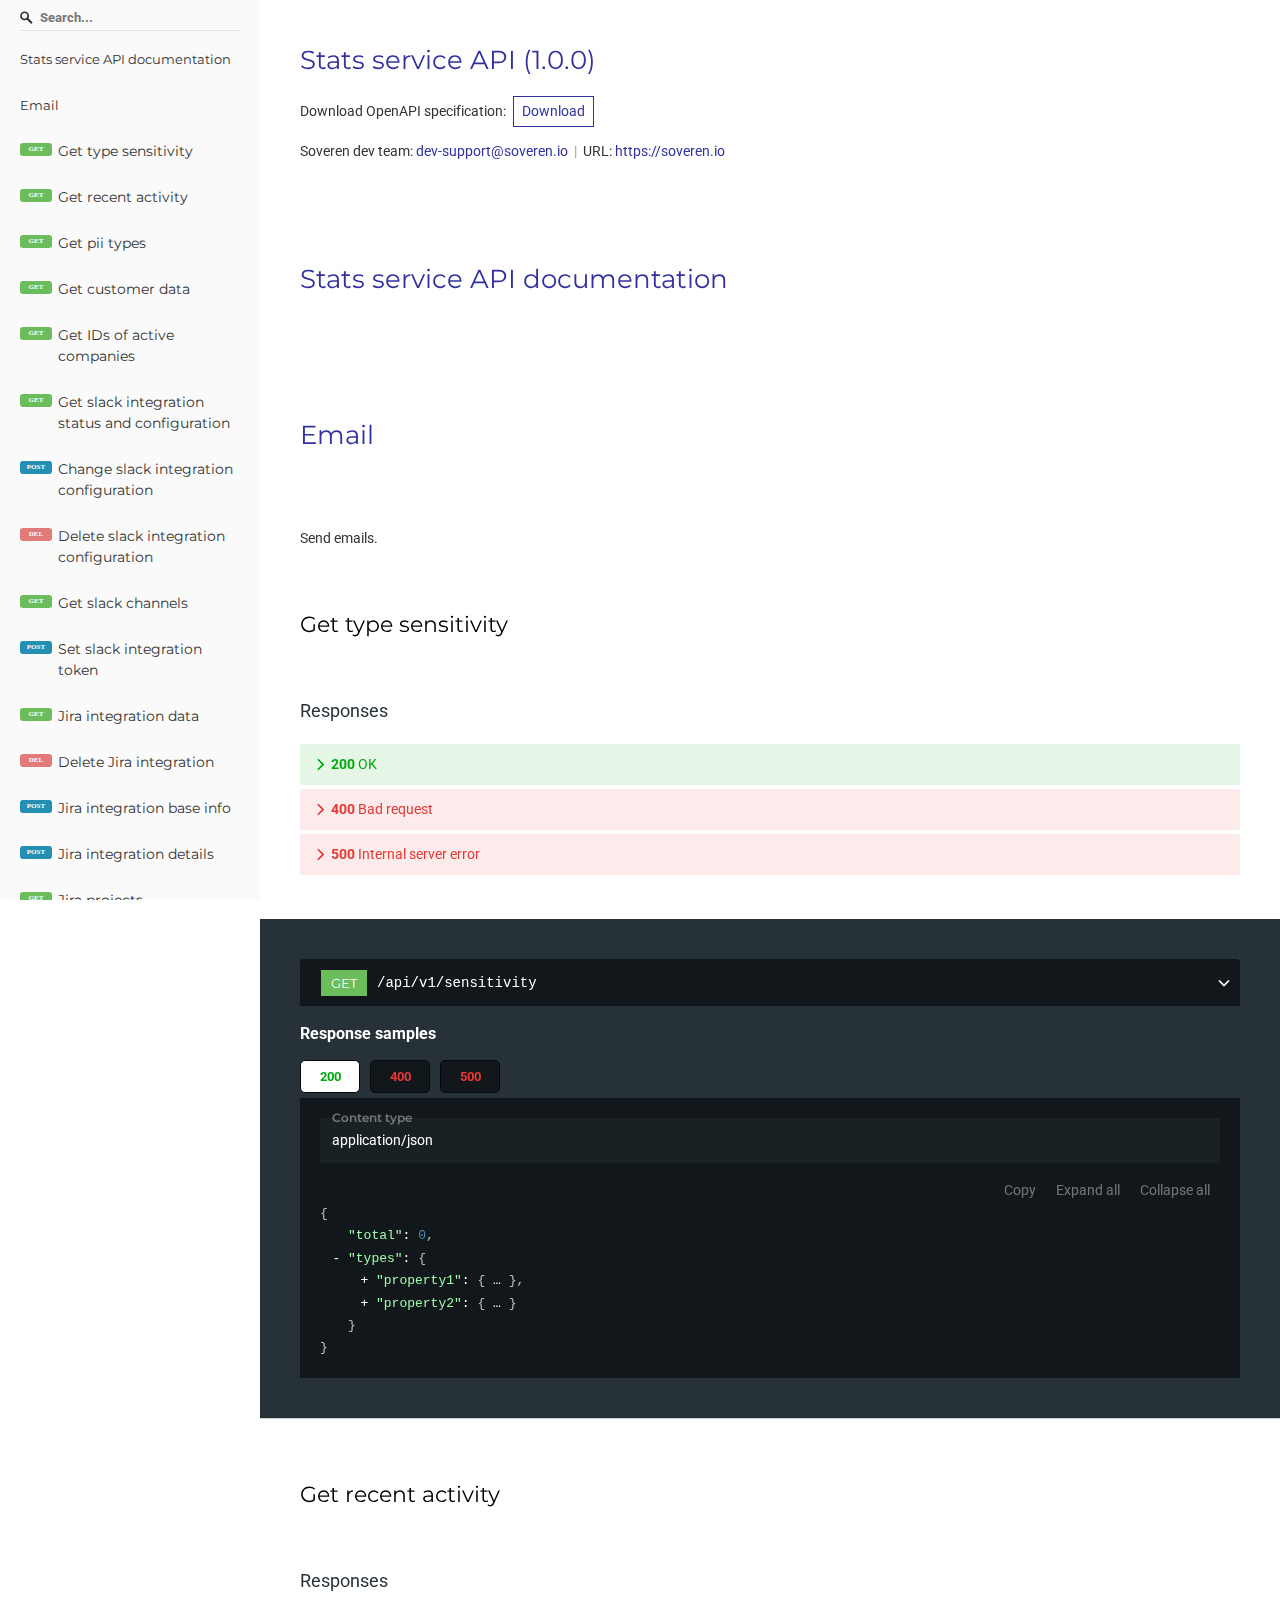
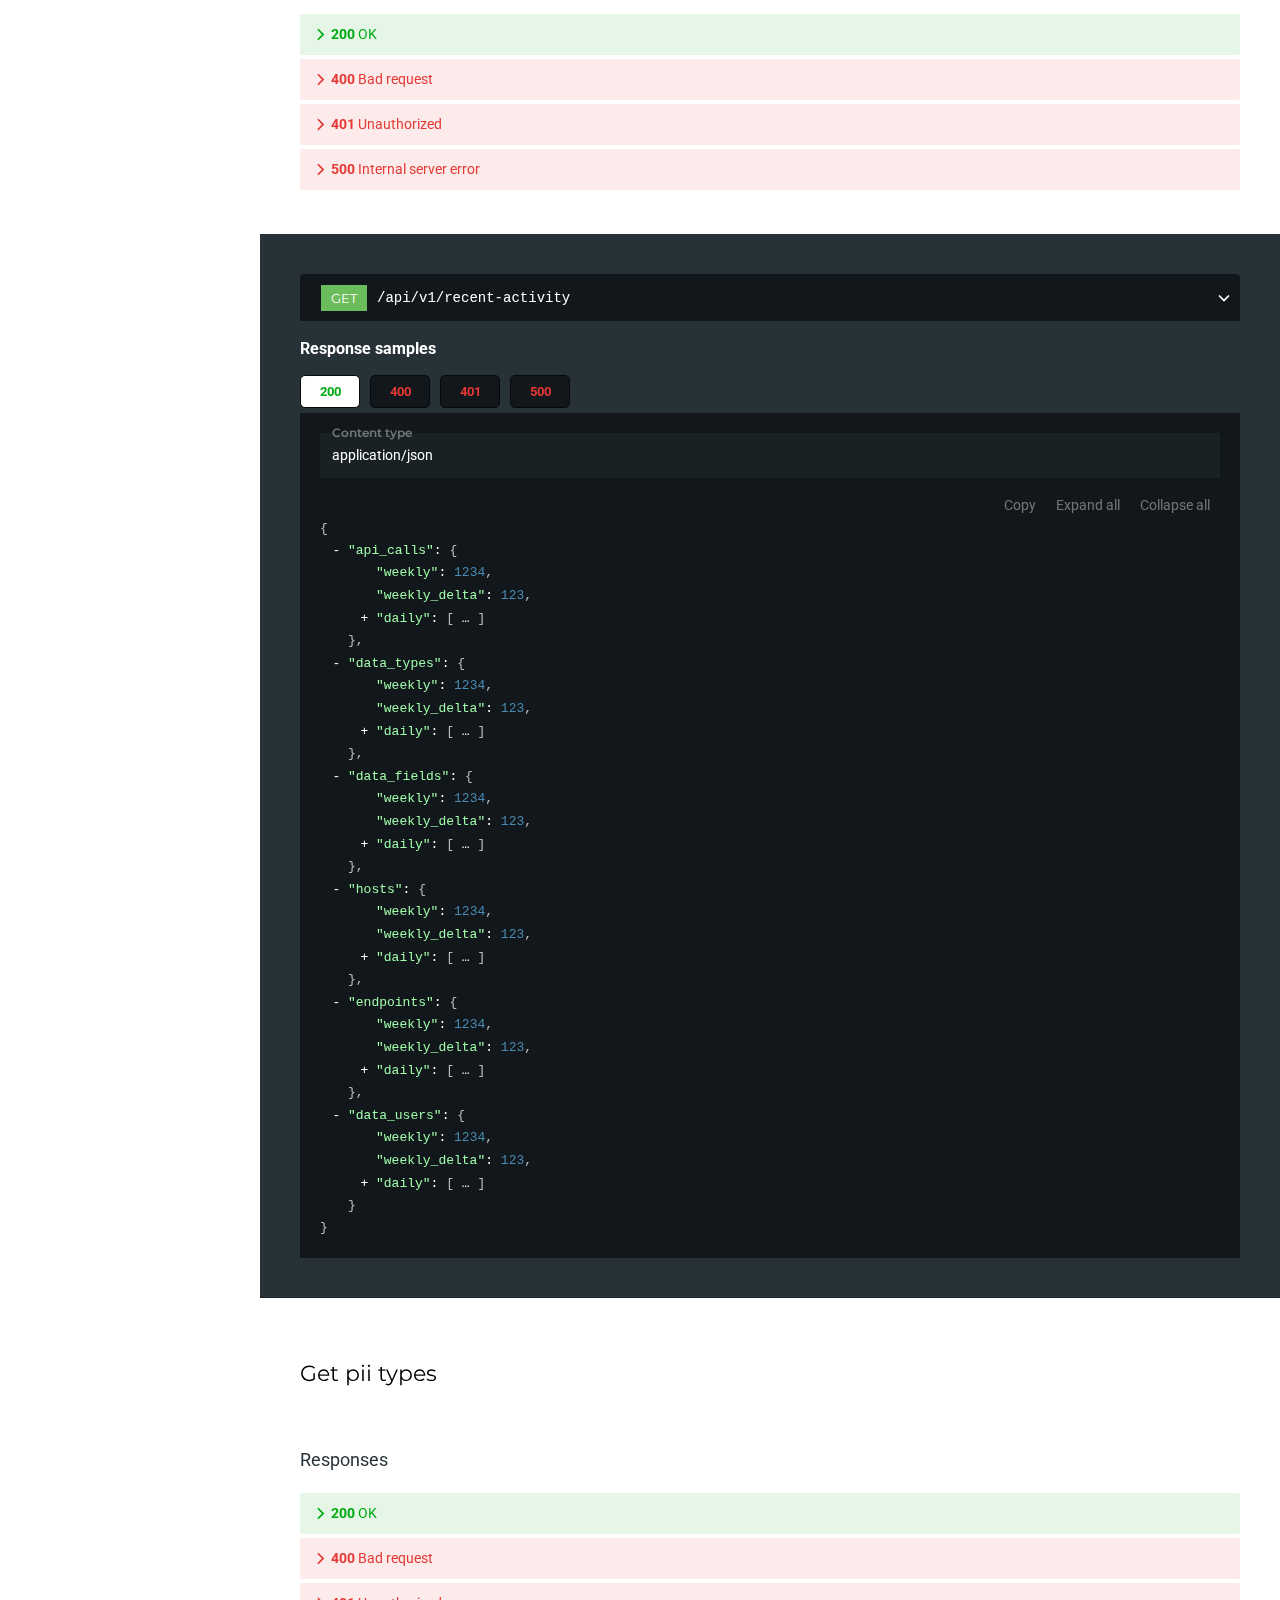
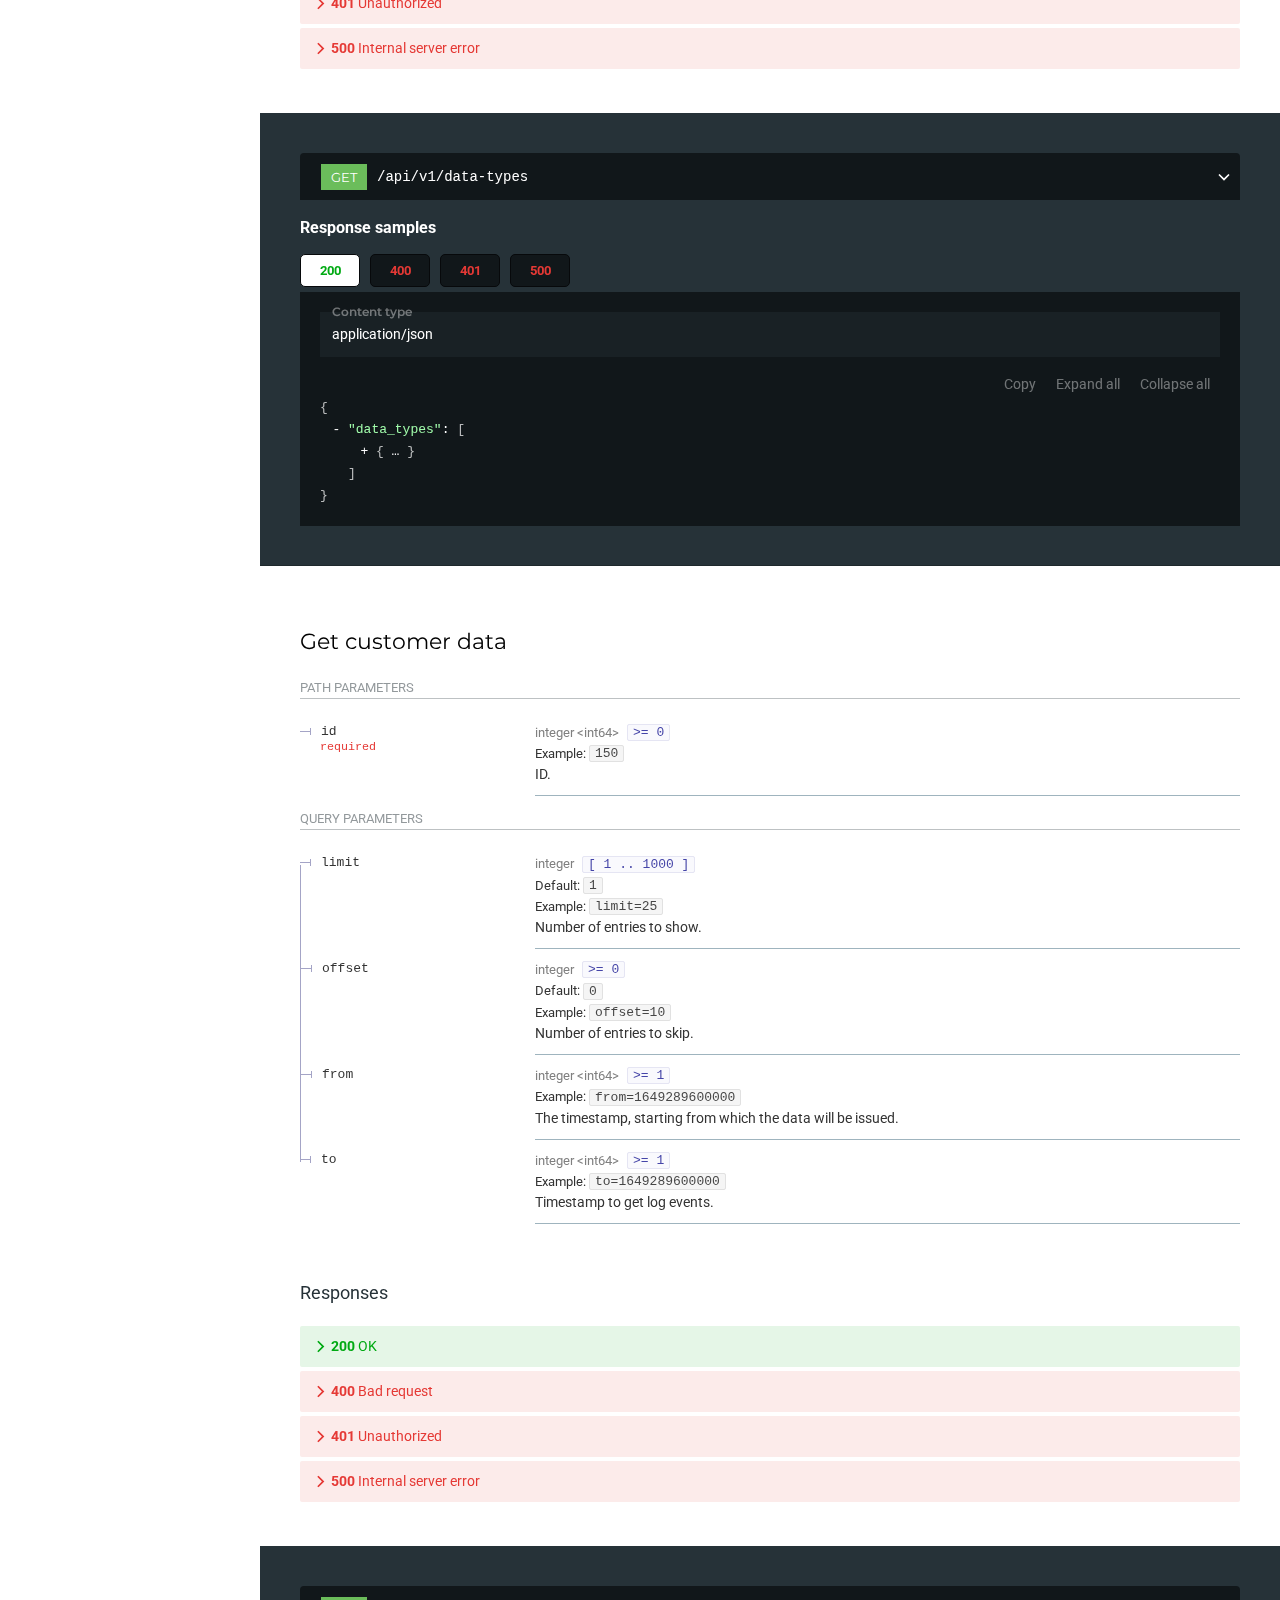
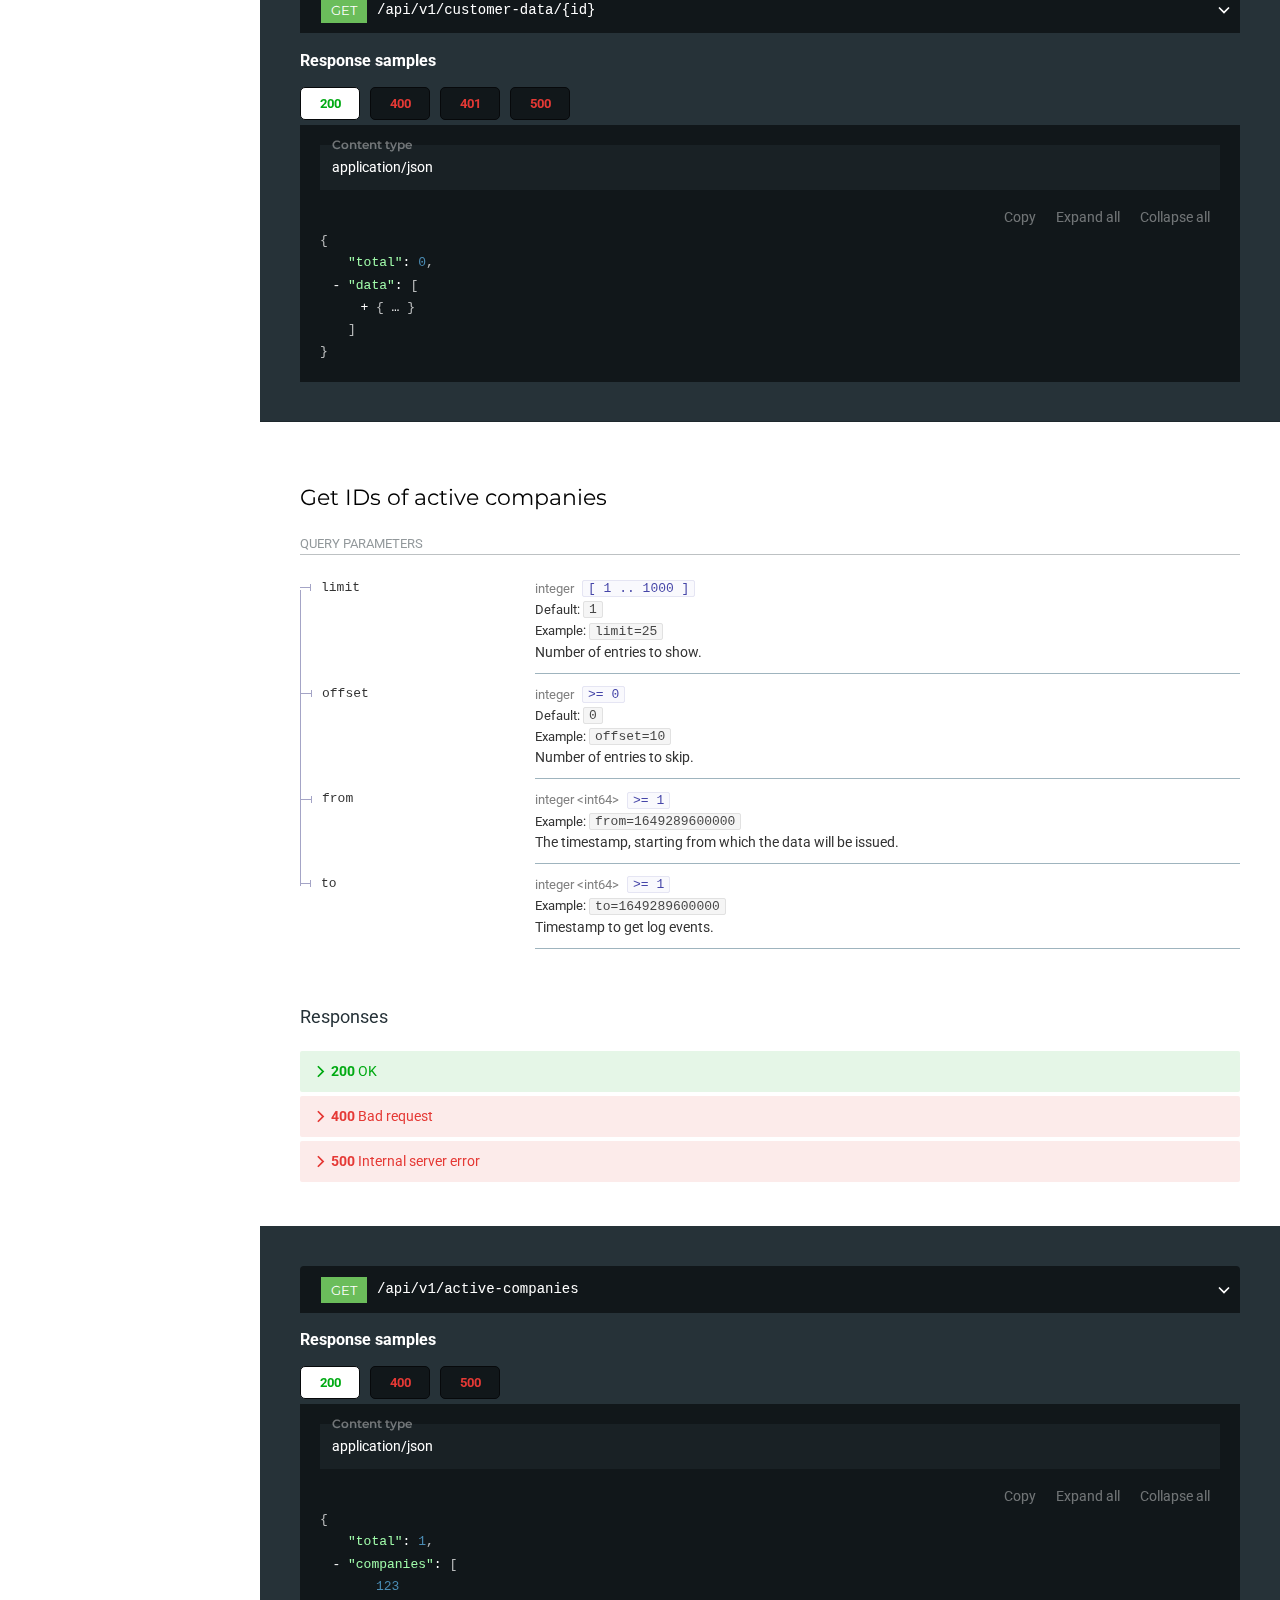
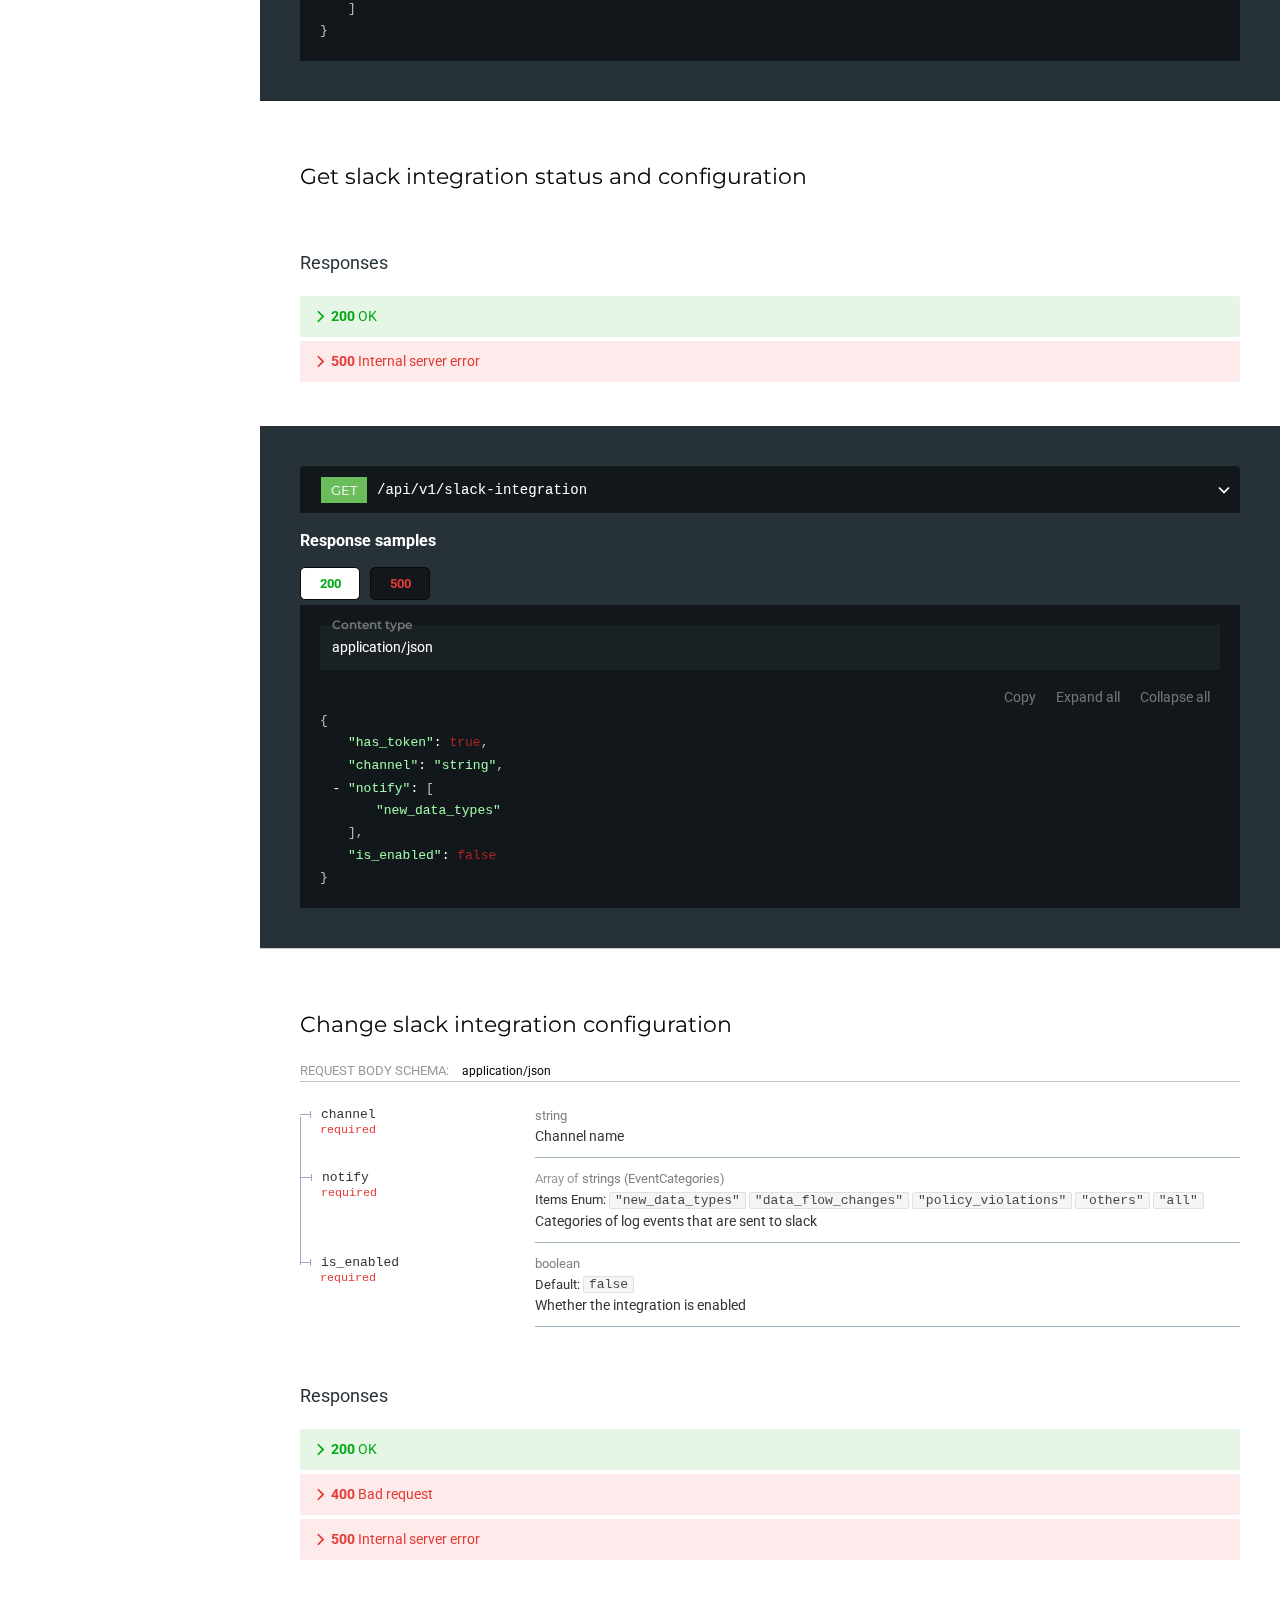
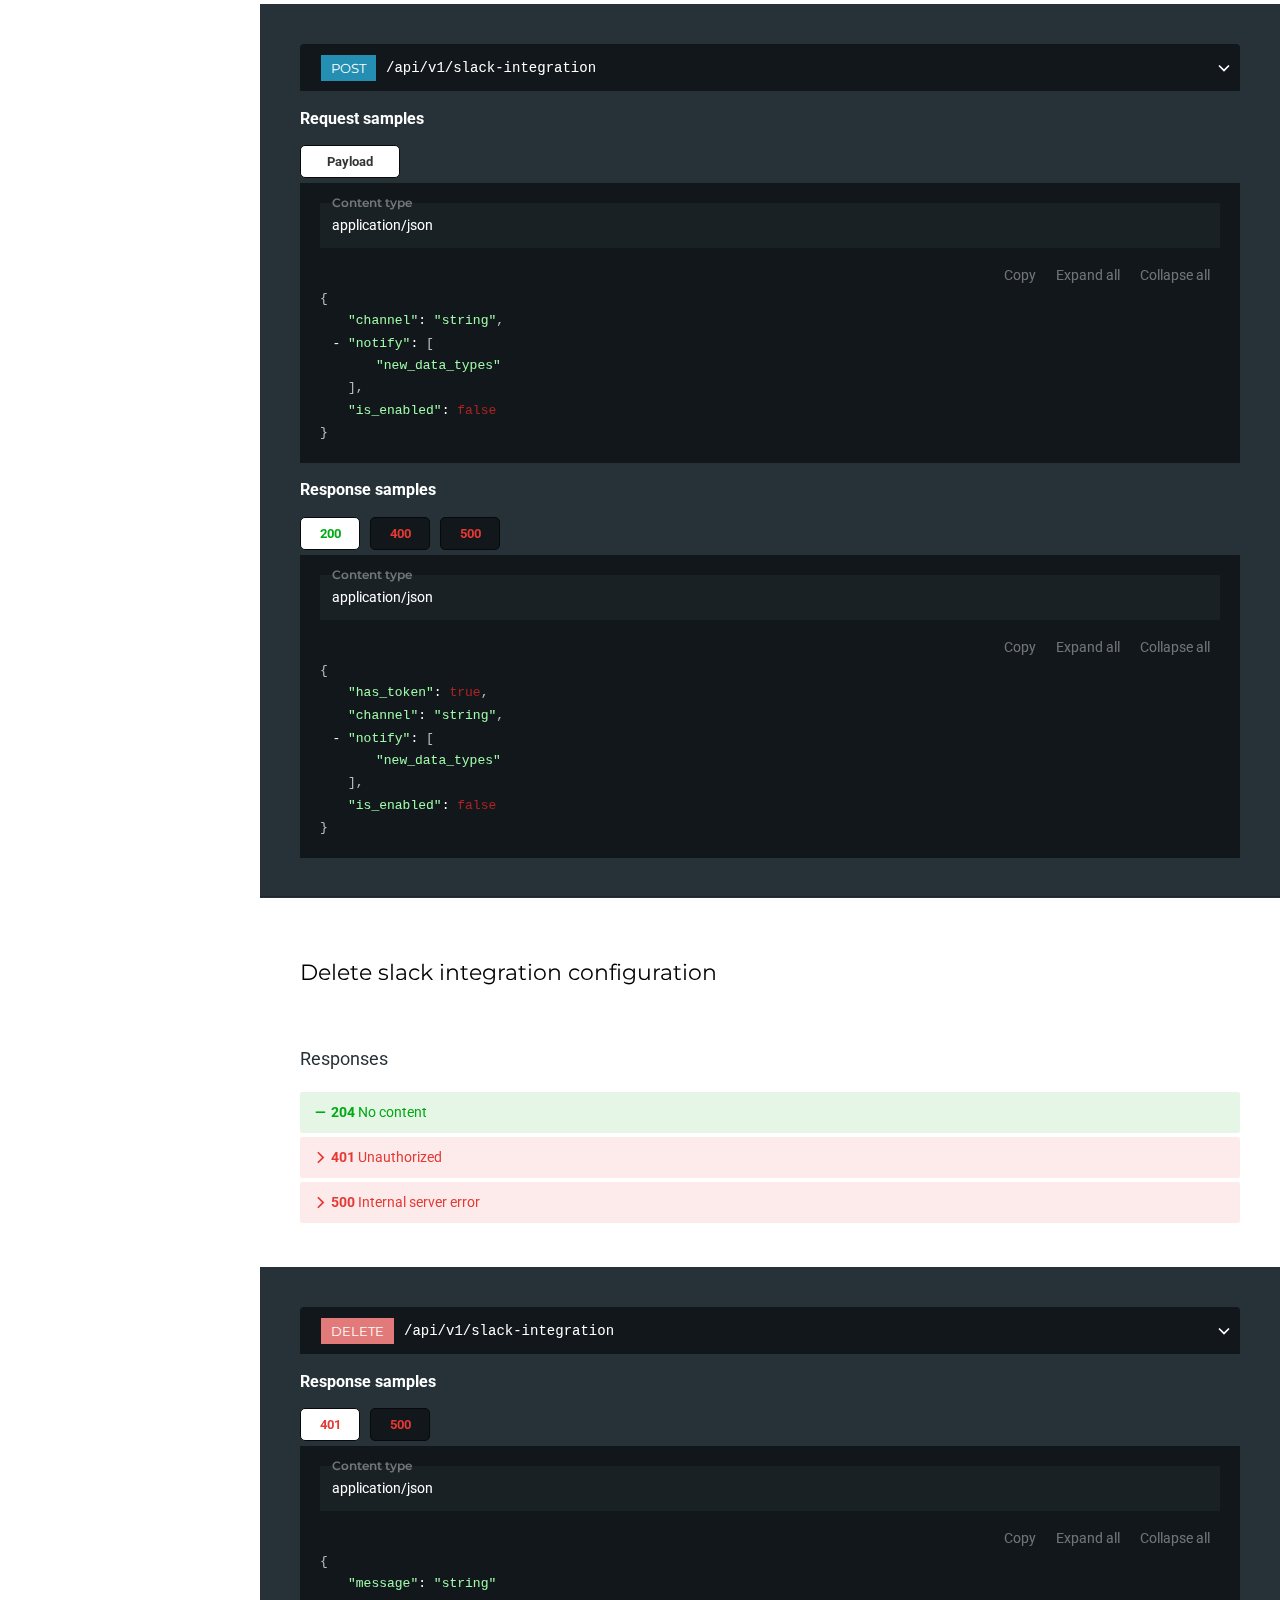
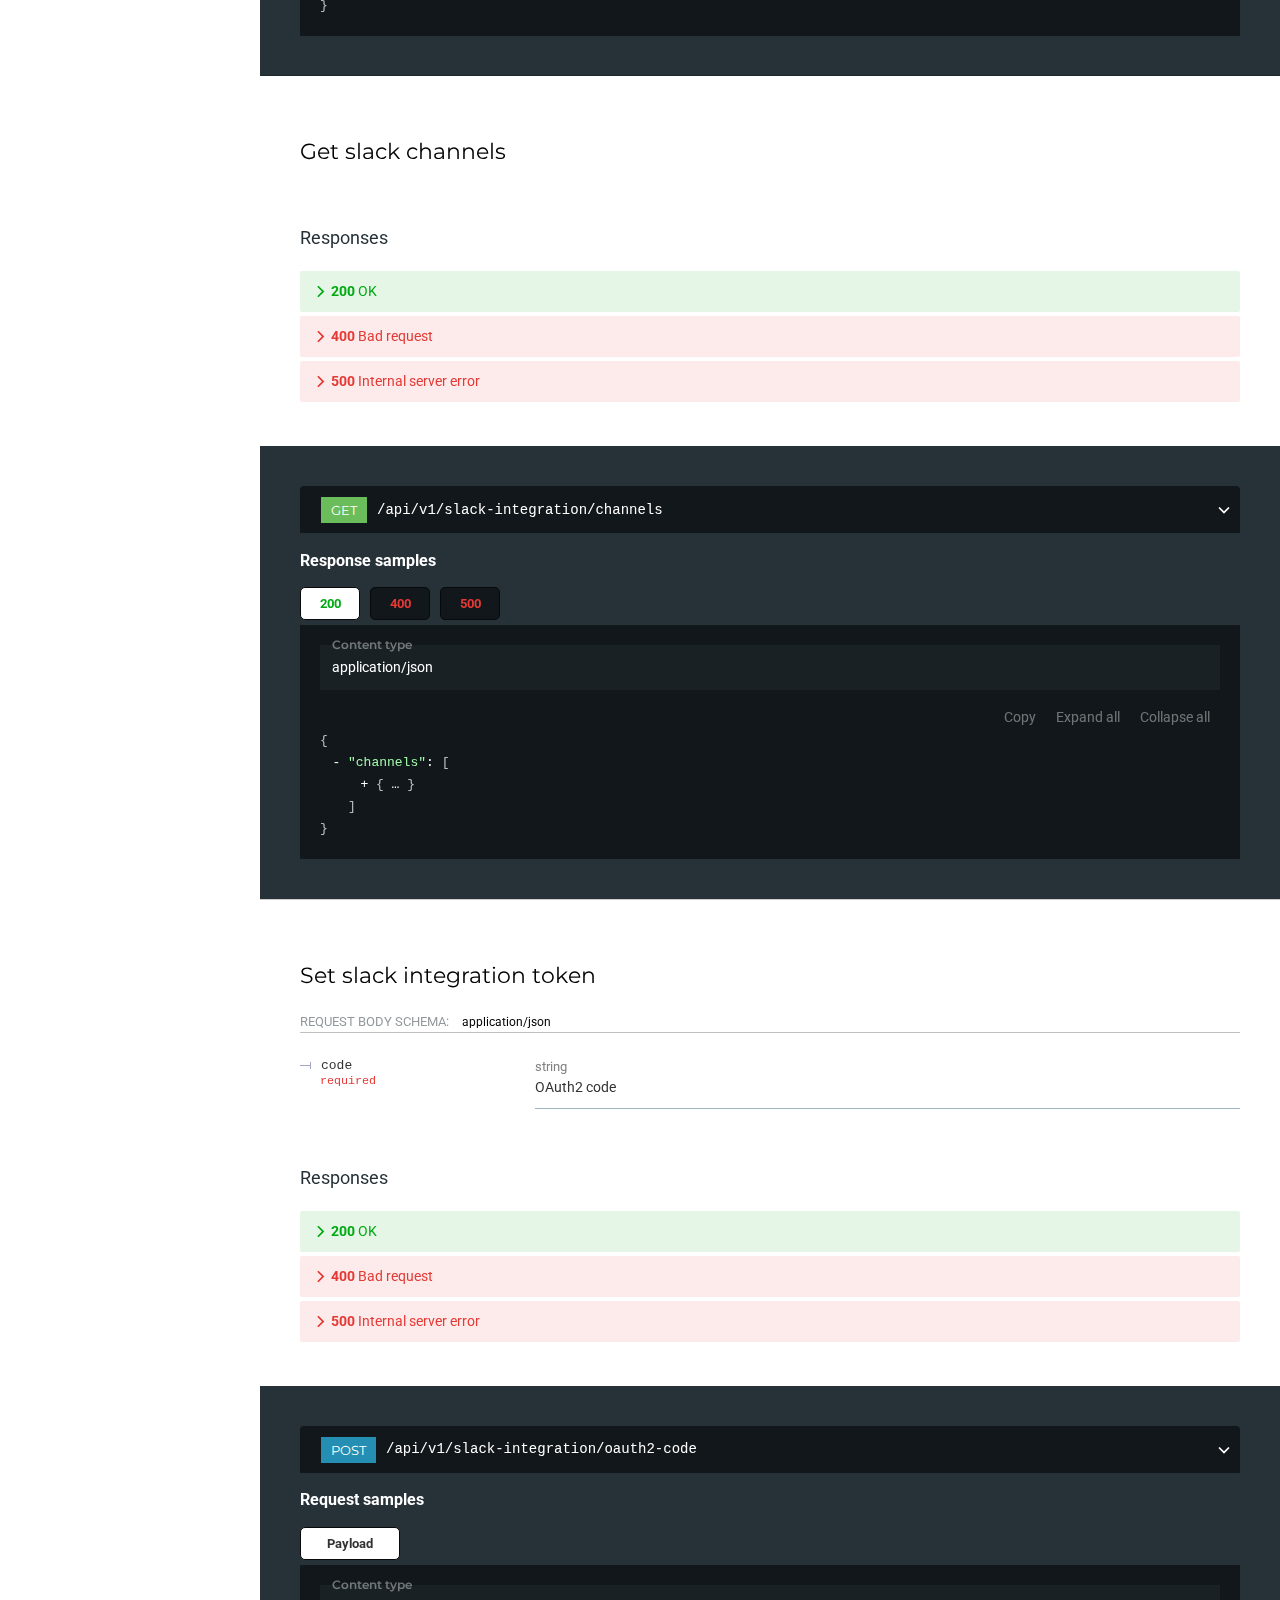
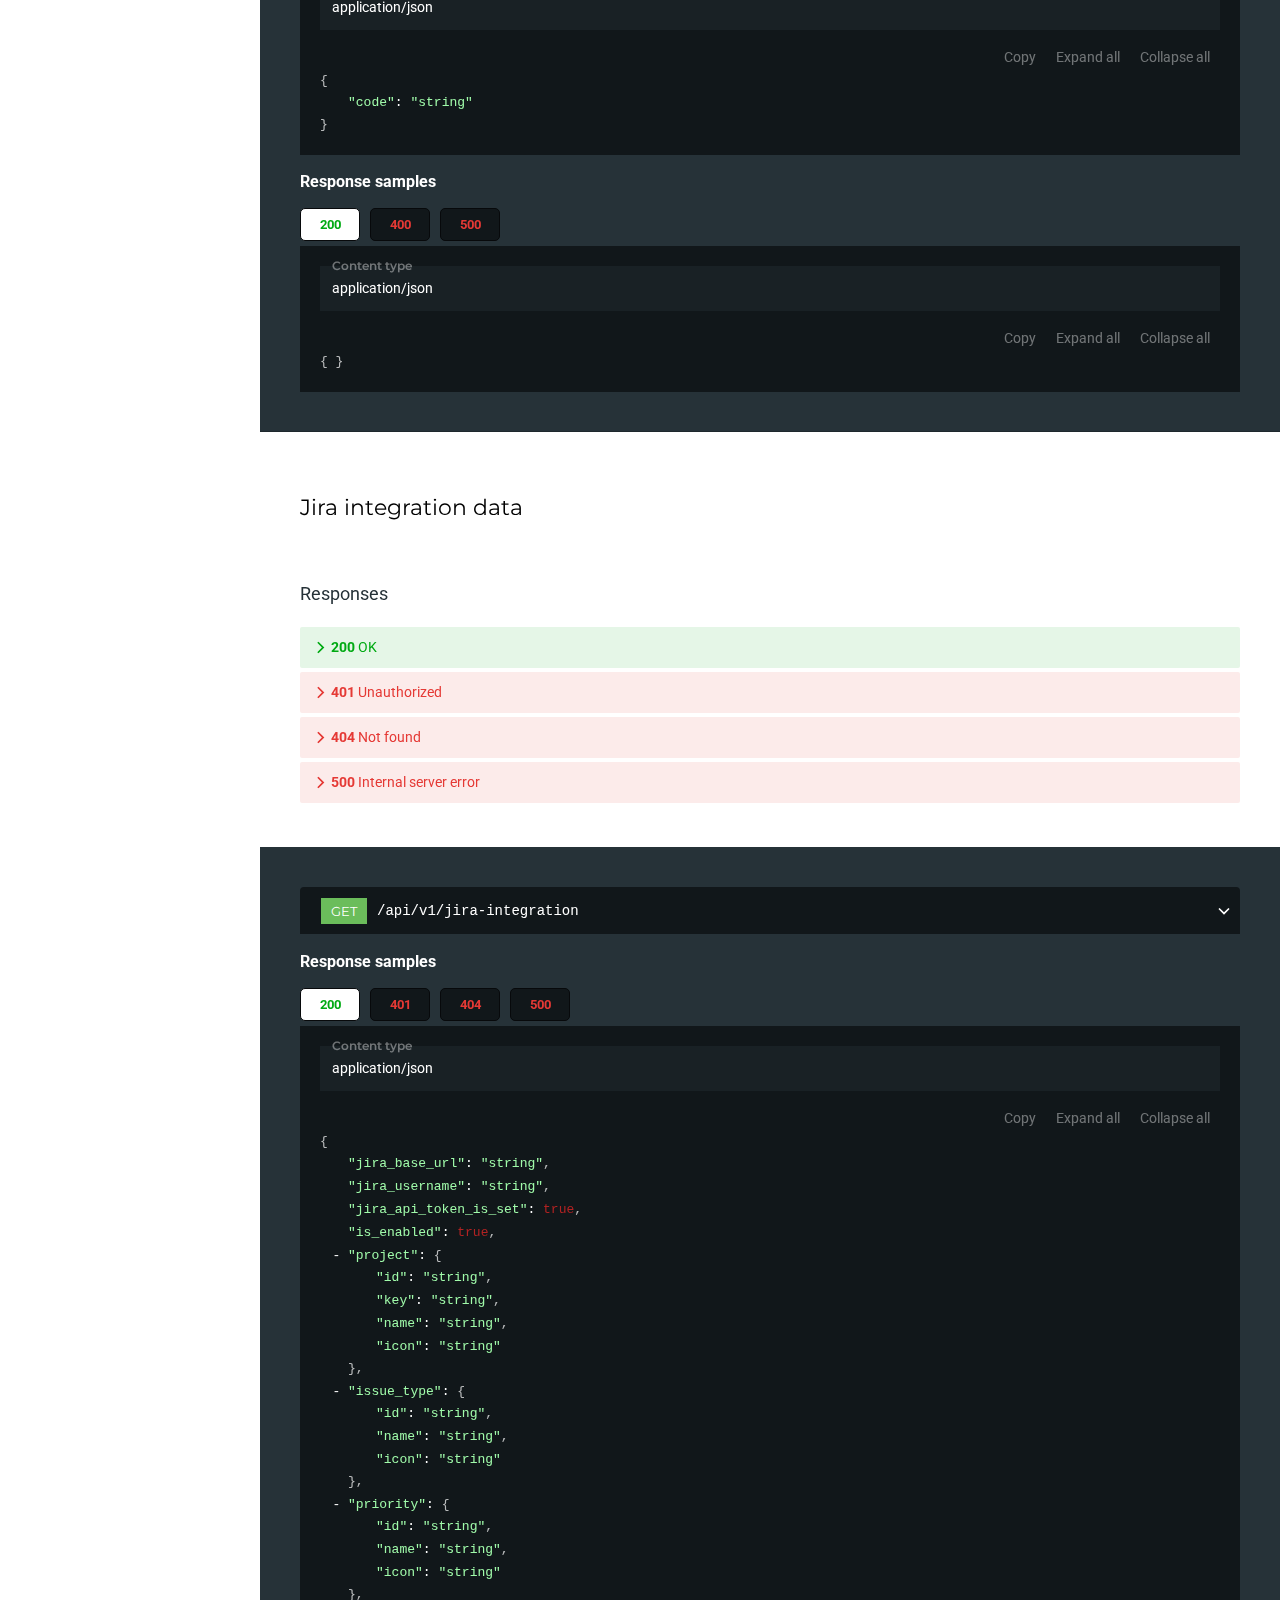
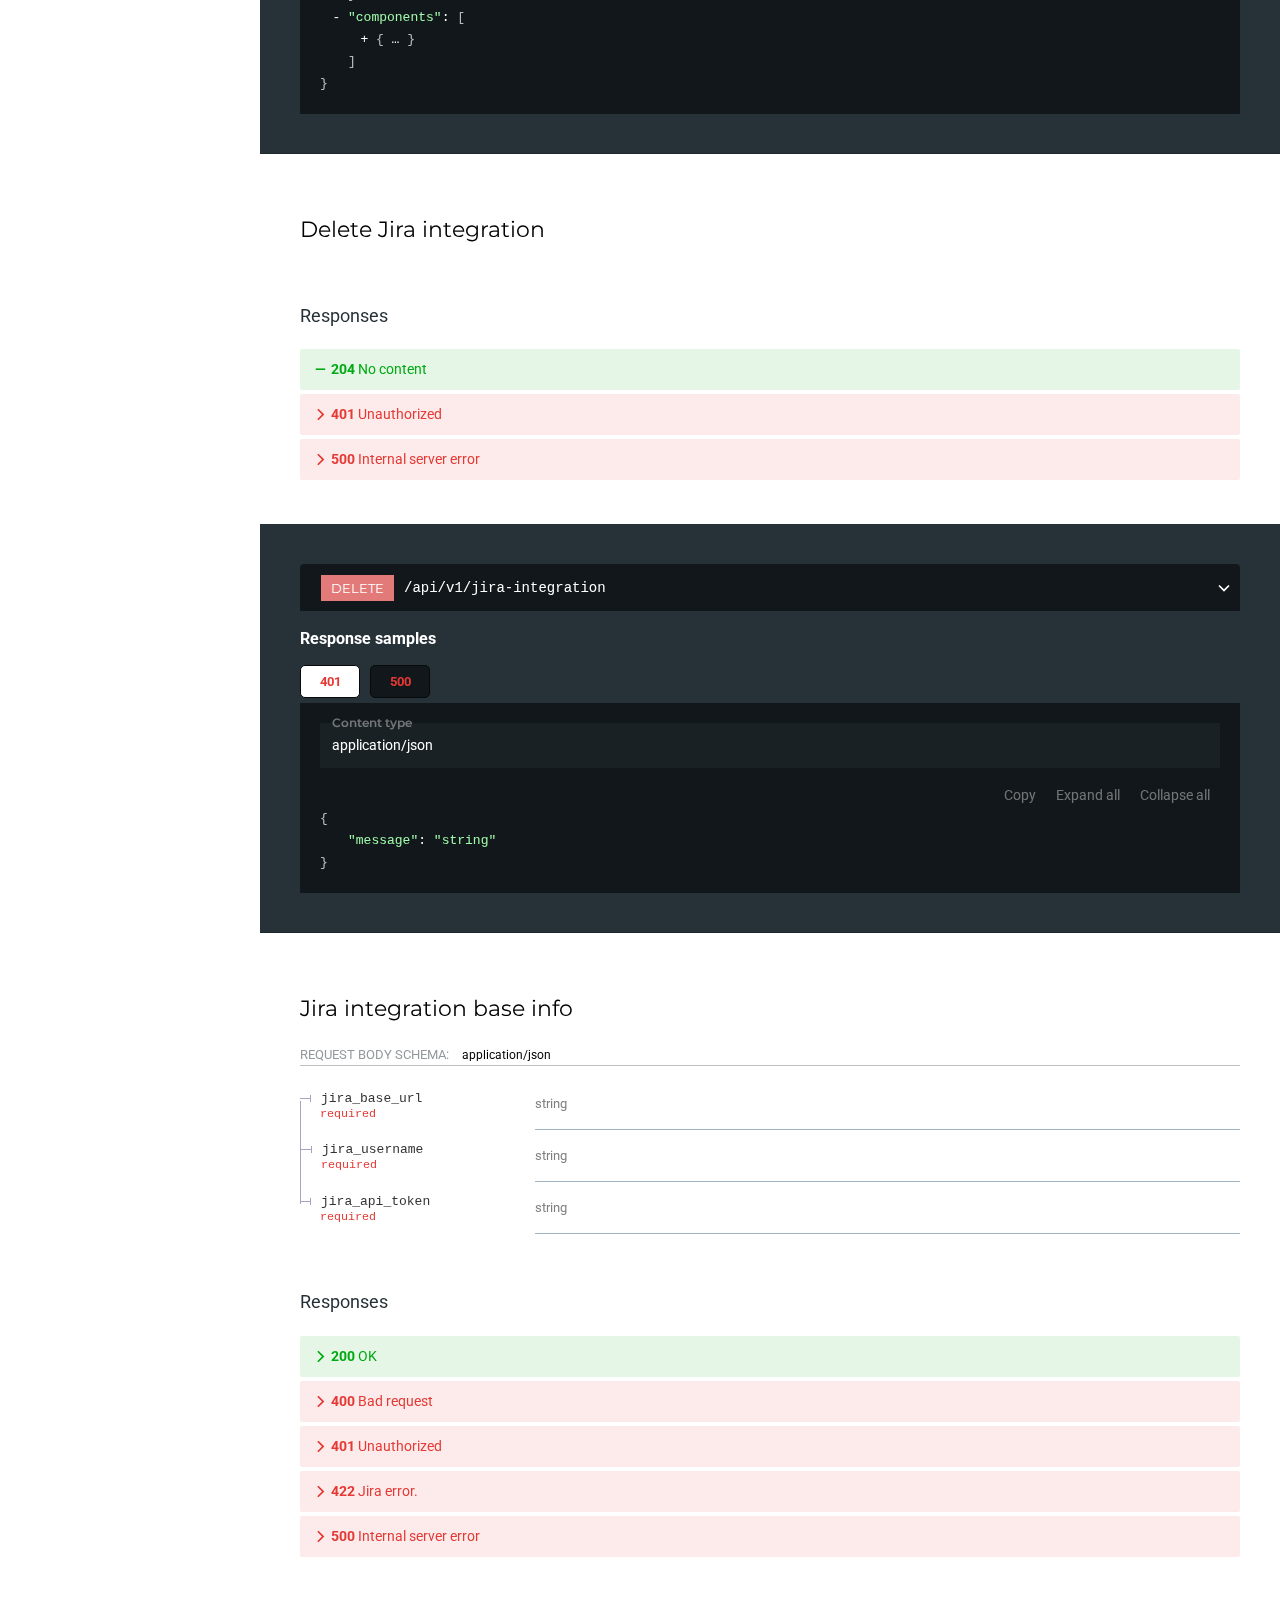
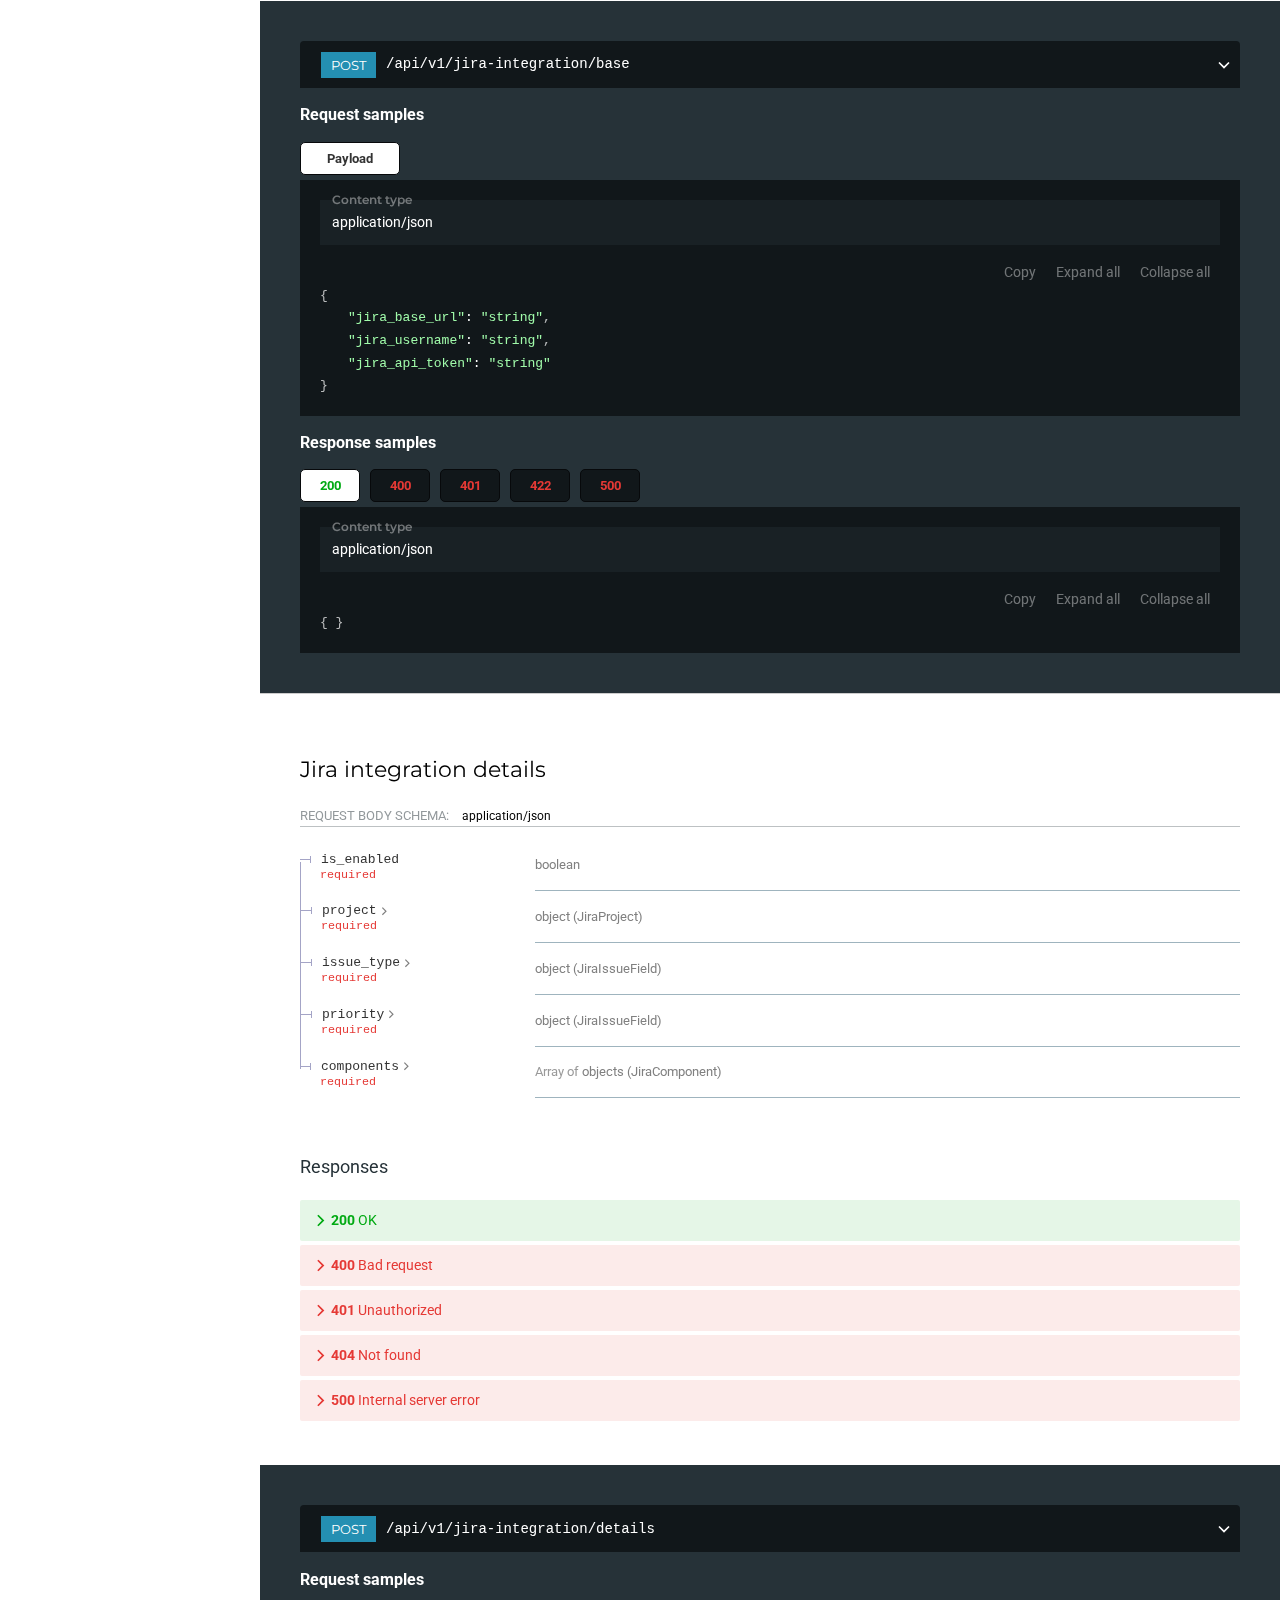
==== tree/api/docs/integration/api/ref/index.html @ 98c21764 "Update api docs 2023-09-21T12:18:23" ====
<!DOCTYPE html>
<html>

<head>
  <meta charset="utf8" />
  <title>Stats service API dosc V2</title>
  <!-- needed for adaptive design -->
  <meta name="viewport" content="width=device-width, initial-scale=1">
  <style>
    body {
      padding: 0;
      margin: 0;
    }
  </style>
  <script>/*!
 * ReDoc - OpenAPI/Swagger-generated API Reference Documentation
 * -------------------------------------------------------------
 *   Version: "2.0.0-rc.24"
 *   Repo: https://github.com/Redocly/redoc
 */
!function(e,t){"object"==typeof exports&&"object"==typeof module?module.exports=t(require("null"),function(){try{return require("esprima")}catch(e){}}()):"function"==typeof define&&define.amd?define(["null","esprima"],t):"object"==typeof exports?exports.Redoc=t(require("null"),function(){try{return require("esprima")}catch(e){}}()):e.Redoc=t(e.null,e.esprima)}(this,(function(e,t){return function(e){var t={};function n(r){if(t[r])return t[r].exports;var o=t[r]={i:r,l:!1,exports:{}};return e[r].call(o.exports,o,o.exports,n),o.l=!0,o.exports}return n.m=e,n.c=t,n.d=function(e,t,r){n.o(e,t)||Object.defineProperty(e,t,{enumerable:!0,get:r})},n.r=function(e){"undefined"!=typeof Symbol&&Symbol.toStringTag&&Object.defineProperty(e,Symbol.toStringTag,{value:"Module"}),Object.defineProperty(e,"__esModule",{value:!0})},n.t=function(e,t){if(1&t&&(e=n(e)),8&t)return e;if(4&t&&"object"==typeof e&&e&&e.__esModule)return e;var r=Object.create(null);if(n.r(r),Object.defineProperty(r,"default",{enumerable:!0,value:e}),2&t&&"string"!=typeof e)for(var o in e)n.d(r,o,function(t){return e[t]}.bind(null,o));return r},n.n=function(e){var t=e&&e.__esModule?function(){return e.default}:function(){return e};return n.d(t,"a",t),t},n.o=function(e,t){return Object.prototype.hasOwnProperty.call(e,t)},n.p="",n(n.s=162)}([function(e,t,n){"use strict";e.exports=n(226)},function(e,t,n){"use strict";n.r(t),n.d(t,"__extends",(function(){return o})),n.d(t,"__assign",(function(){return i})),n.d(t,"__rest",(function(){return a})),n.d(t,"__decorate",(function(){return s})),n.d(t,"__param",(function(){return l})),n.d(t,"__metadata",(function(){return c})),n.d(t,"__awaiter",(function(){return u})),n.d(t,"__generator",(function(){return p})),n.d(t,"__exportStar",(function(){return f})),n.d(t,"__values",(function(){return d})),n.d(t,"__read",(function(){return h})),n.d(t,"__spread",(function(){return m})),n.d(t,"__spreadArrays",(function(){return g})),n.d(t,"__await",(function(){return y})),n.d(t,"__asyncGenerator",(function(){return v})),n.d(t,"__asyncDelegator",(function(){return b})),n.d(t,"__asyncValues",(function(){return x})),n.d(t,"__makeTemplateObject",(function(){return w})),n.d(t,"__importStar",(function(){return k})),n.d(t,"__importDefault",(function(){return O})),n.d(t,"__classPrivateFieldGet",(function(){return _})),n.d(t,"__classPrivateFieldSet",(function(){return E}));
/*! *****************************************************************************
Copyright (c) Microsoft Corporation. All rights reserved.
Licensed under the Apache License, Version 2.0 (the "License"); you may not use
this file except in compliance with the License. You may obtain a copy of the
License at http://www.apache.org/licenses/LICENSE-2.0

THIS CODE IS PROVIDED ON AN *AS IS* BASIS, WITHOUT WARRANTIES OR CONDITIONS OF ANY
KIND, EITHER EXPRESS OR IMPLIED, INCLUDING WITHOUT LIMITATION ANY IMPLIED
WARRANTIES OR CONDITIONS OF TITLE, FITNESS FOR A PARTICULAR PURPOSE,
MERCHANTABLITY OR NON-INFRINGEMENT.

See the Apache Version 2.0 License for specific language governing permissions
and limitations under the License.
***************************************************************************** */
var r=function(e,t){return(r=Object.setPrototypeOf||{__proto__:[]}instanceof Array&&function(e,t){e.__proto__=t}||function(e,t){for(var n in t)t.hasOwnProperty(n)&&(e[n]=t[n])})(e,t)};function o(e,t){function n(){this.constructor=e}r(e,t),e.prototype=null===t?Object.create(t):(n.prototype=t.prototype,new n)}var i=function(){return(i=Object.assign||function(e){for(var t,n=1,r=arguments.length;n<r;n++)for(var o in t=arguments[n])Object.prototype.hasOwnProperty.call(t,o)&&(e[o]=t[o]);return e}).apply(this,arguments)};function a(e,t){var n={};for(var r in e)Object.prototype.hasOwnProperty.call(e,r)&&t.indexOf(r)<0&&(n[r]=e[r]);if(null!=e&&"function"==typeof Object.getOwnPropertySymbols){var o=0;for(r=Object.getOwnPropertySymbols(e);o<r.length;o++)t.indexOf(r[o])<0&&Object.prototype.propertyIsEnumerable.call(e,r[o])&&(n[r[o]]=e[r[o]])}return n}function s(e,t,n,r){var o,i=arguments.length,a=i<3?t:null===r?r=Object.getOwnPropertyDescriptor(t,n):r;if("object"==typeof Reflect&&"function"==typeof Reflect.decorate)a=Reflect.decorate(e,t,n,r);else for(var s=e.length-1;s>=0;s--)(o=e[s])&&(a=(i<3?o(a):i>3?o(t,n,a):o(t,n))||a);return i>3&&a&&Object.defineProperty(t,n,a),a}function l(e,t){return function(n,r){t(n,r,e)}}function c(e,t){if("object"==typeof Reflect&&"function"==typeof Reflect.metadata)return Reflect.metadata(e,t)}function u(e,t,n,r){return new(n||(n=Promise))((function(o,i){function a(e){try{l(r.next(e))}catch(e){i(e)}}function s(e){try{l(r.throw(e))}catch(e){i(e)}}function l(e){var t;e.done?o(e.value):(t=e.value,t instanceof n?t:new n((function(e){e(t)}))).then(a,s)}l((r=r.apply(e,t||[])).next())}))}function p(e,t){var n,r,o,i,a={label:0,sent:function(){if(1&o[0])throw o[1];return o[1]},trys:[],ops:[]};return i={next:s(0),throw:s(1),return:s(2)},"function"==typeof Symbol&&(i[Symbol.iterator]=function(){return this}),i;function s(i){return function(s){return function(i){if(n)throw new TypeError("Generator is already executing.");for(;a;)try{if(n=1,r&&(o=2&i[0]?r.return:i[0]?r.throw||((o=r.return)&&o.call(r),0):r.next)&&!(o=o.call(r,i[1])).done)return o;switch(r=0,o&&(i=[2&i[0],o.value]),i[0]){case 0:case 1:o=i;break;case 4:return a.label++,{value:i[1],done:!1};case 5:a.label++,r=i[1],i=[0];continue;case 7:i=a.ops.pop(),a.trys.pop();continue;default:if(!(o=(o=a.trys).length>0&&o[o.length-1])&&(6===i[0]||2===i[0])){a=0;continue}if(3===i[0]&&(!o||i[1]>o[0]&&i[1]<o[3])){a.label=i[1];break}if(6===i[0]&&a.label<o[1]){a.label=o[1],o=i;break}if(o&&a.label<o[2]){a.label=o[2],a.ops.push(i);break}o[2]&&a.ops.pop(),a.trys.pop();continue}i=t.call(e,a)}catch(e){i=[6,e],r=0}finally{n=o=0}if(5&i[0])throw i[1];return{value:i[0]?i[1]:void 0,done:!0}}([i,s])}}}function f(e,t){for(var n in e)t.hasOwnProperty(n)||(t[n]=e[n])}function d(e){var t="function"==typeof Symbol&&Symbol.iterator,n=t&&e[t],r=0;if(n)return n.call(e);if(e&&"number"==typeof e.length)return{next:function(){return e&&r>=e.length&&(e=void 0),{value:e&&e[r++],done:!e}}};throw new TypeError(t?"Object is not iterable.":"Symbol.iterator is not defined.")}function h(e,t){var n="function"==typeof Symbol&&e[Symbol.iterator];if(!n)return e;var r,o,i=n.call(e),a=[];try{for(;(void 0===t||t-- >0)&&!(r=i.next()).done;)a.push(r.value)}catch(e){o={error:e}}finally{try{r&&!r.done&&(n=i.return)&&n.call(i)}finally{if(o)throw o.error}}return a}function m(){for(var e=[],t=0;t<arguments.length;t++)e=e.concat(h(arguments[t]));return e}function g(){for(var e=0,t=0,n=arguments.length;t<n;t++)e+=arguments[t].length;var r=Array(e),o=0;for(t=0;t<n;t++)for(var i=arguments[t],a=0,s=i.length;a<s;a++,o++)r[o]=i[a];return r}function y(e){return this instanceof y?(this.v=e,this):new y(e)}function v(e,t,n){if(!Symbol.asyncIterator)throw new TypeError("Symbol.asyncIterator is not defined.");var r,o=n.apply(e,t||[]),i=[];return r={},a("next"),a("throw"),a("return"),r[Symbol.asyncIterator]=function(){return this},r;function a(e){o[e]&&(r[e]=function(t){return new Promise((function(n,r){i.push([e,t,n,r])>1||s(e,t)}))})}function s(e,t){try{(n=o[e](t)).value instanceof y?Promise.resolve(n.value.v).then(l,c):u(i[0][2],n)}catch(e){u(i[0][3],e)}var n}function l(e){s("next",e)}function c(e){s("throw",e)}function u(e,t){e(t),i.shift(),i.length&&s(i[0][0],i[0][1])}}function b(e){var t,n;return t={},r("next"),r("throw",(function(e){throw e})),r("return"),t[Symbol.iterator]=function(){return this},t;function r(r,o){t[r]=e[r]?function(t){return(n=!n)?{value:y(e[r](t)),done:"return"===r}:o?o(t):t}:o}}function x(e){if(!Symbol.asyncIterator)throw new TypeError("Symbol.asyncIterator is not defined.");var t,n=e[Symbol.asyncIterator];return n?n.call(e):(e=d(e),t={},r("next"),r("throw"),r("return"),t[Symbol.asyncIterator]=function(){return this},t);function r(n){t[n]=e[n]&&function(t){return new Promise((function(r,o){(function(e,t,n,r){Promise.resolve(r).then((function(t){e({value:t,done:n})}),t)})(r,o,(t=e[n](t)).done,t.value)}))}}}function w(e,t){return Object.defineProperty?Object.defineProperty(e,"raw",{value:t}):e.raw=t,e}function k(e){if(e&&e.__esModule)return e;var t={};if(null!=e)for(var n in e)Object.hasOwnProperty.call(e,n)&&(t[n]=e[n]);return t.default=e,t}function O(e){return e&&e.__esModule?e:{default:e}}function _(e,t){if(!t.has(e))throw new TypeError("attempted to get private field on non-instance");return t.get(e)}function E(e,t,n){if(!t.has(e))throw new TypeError("attempted to set private field on non-instance");return t.set(e,n),n}},function(e,t,n){"use strict";(function(e,r){n.d(t,"a",(function(){return pn})),n.d(t,"b",(function(){return qe})),n.d(t,"c",(function(){return Se})),n.d(t,"d",(function(){return ot})),n.d(t,"e",(function(){return le})),n.d(t,"f",(function(){return ft})),n.d(t,"g",(function(){return L})),n.d(t,"h",(function(){return ht})),n.d(t,"i",(function(){return $t})),n.d(t,"j",(function(){return Vt})),n.d(t,"k",(function(){return rn})),n.d(t,"l",(function(){return ne})),n.d(t,"m",(function(){return bt})),n.d(t,"n",(function(){return it})),n.d(t,"o",(function(){return et})),n.d(t,"p",(function(){return wt})),n.d(t,"q",(function(){return me}));
/*! *****************************************************************************
Copyright (c) Microsoft Corporation. All rights reserved.
Licensed under the Apache License, Version 2.0 (the "License"); you may not use
this file except in compliance with the License. You may obtain a copy of the
License at http://www.apache.org/licenses/LICENSE-2.0

THIS CODE IS PROVIDED ON AN *AS IS* BASIS, WITHOUT WARRANTIES OR CONDITIONS OF ANY
KIND, EITHER EXPRESS OR IMPLIED, INCLUDING WITHOUT LIMITATION ANY IMPLIED
WARRANTIES OR CONDITIONS OF TITLE, FITNESS FOR A PARTICULAR PURPOSE,
MERCHANTABLITY OR NON-INFRINGEMENT.

See the Apache Version 2.0 License for specific language governing permissions
and limitations under the License.
***************************************************************************** */
var o=function(e,t){return(o=Object.setPrototypeOf||{__proto__:[]}instanceof Array&&function(e,t){e.__proto__=t}||function(e,t){for(var n in t)t.hasOwnProperty(n)&&(e[n]=t[n])})(e,t)};function i(e,t){function n(){this.constructor=e}o(e,t),e.prototype=null===t?Object.create(t):(n.prototype=t.prototype,new n)}var a=function(){return(a=Object.assign||function(e){for(var t,n=1,r=arguments.length;n<r;n++)for(var o in t=arguments[n])Object.prototype.hasOwnProperty.call(t,o)&&(e[o]=t[o]);return e}).apply(this,arguments)};function s(e,t){var n="function"==typeof Symbol&&e[Symbol.iterator];if(!n)return e;var r,o,i=n.call(e),a=[];try{for(;(void 0===t||t-- >0)&&!(r=i.next()).done;)a.push(r.value)}catch(e){o={error:e}}finally{try{r&&!r.done&&(n=i.return)&&n.call(i)}finally{if(o)throw o.error}}return a}function l(){for(var e=[],t=0;t<arguments.length;t++)e=e.concat(s(arguments[t]));return e}var c=[];Object.freeze(c);var u={};Object.freeze(u);var p={};function f(){return"undefined"!=typeof window?window:void 0!==e?e:"undefined"!=typeof self?self:p}function d(){return++Le.mobxGuid}function h(e){throw m(!1,e),"X"}function m(e,t){if(!e)throw new Error("[mobx] "+(t||"An invariant failed, however the error is obfuscated because this is an production build."))}function g(e){var t=!1;return function(){if(!t)return t=!0,e.apply(this,arguments)}}var y=function(){};function v(e){return null!==e&&"object"==typeof e}function b(e){if(null===e||"object"!=typeof e)return!1;var t=Object.getPrototypeOf(e);return t===Object.prototype||null===t}function x(e,t,n){Object.defineProperty(e,t,{enumerable:!1,writable:!0,configurable:!0,value:n})}function w(e,t,n){Object.defineProperty(e,t,{enumerable:!1,writable:!1,configurable:!0,value:n})}function k(e,t){var n="isMobX"+e;return t.prototype[n]=!0,function(e){return v(e)&&!0===e[n]}}function O(e){return void 0!==f().Map&&e instanceof f().Map}function _(e){return e instanceof Set}function E(e){for(var t=[];;){var n=e.next();if(n.done)break;t.push(n.value)}return t}function S(){return"function"==typeof Symbol&&Symbol.toPrimitive||"@@toPrimitive"}function T(e){return null===e?null:"object"==typeof e?""+e:e}function j(){return"function"==typeof Symbol&&Symbol.iterator||"@@iterator"}function C(e,t){w(e,j(),t)}function A(e){return e[j()]=P,e}function I(){return"function"==typeof Symbol&&Symbol.toStringTag||"@@toStringTag"}function P(){return this}var R=function(){function e(e){void 0===e&&(e="Atom@"+d()),this.name=e,this.isPendingUnobservation=!1,this.isBeingObserved=!1,this.observers=[],this.observersIndexes={},this.diffValue=0,this.lastAccessedBy=0,this.lowestObserverState=oe.NOT_TRACKING}return e.prototype.onBecomeUnobserved=function(){},e.prototype.onBecomeObserved=function(){},e.prototype.reportObserved=function(){return Be(this)},e.prototype.reportChanged=function(){ze(),function(e){if(e.lowestObserverState===oe.STALE)return;e.lowestObserverState=oe.STALE;var t=e.observers,n=t.length;for(;n--;){var r=t[n];r.dependenciesState===oe.UP_TO_DATE&&(r.isTracing!==ie.NONE&&$e(r,e),r.onBecomeStale()),r.dependenciesState=oe.STALE}}(this),Ue()},e.prototype.toString=function(){return this.name},e}(),N=k("Atom",R);function L(e,t,n){void 0===t&&(t=y),void 0===n&&(n=y);var r,o=new R(e);return pt("onBecomeObserved",o,t,r),ut(o,n),o}function M(e,t){return e===t}var D={identity:M,structural:function(e,t){return ln(e,t)},default:function(e,t){return function(e,t){return"number"==typeof e&&"number"==typeof t&&isNaN(e)&&isNaN(t)}(e,t)||M(e,t)},shallow:function(e,t){return ln(e,t,1)}},F={},z={};function U(e,t){var n=t?F:z;return n[e]||(n[e]={configurable:!0,enumerable:t,get:function(){return B(this),this[e]},set:function(t){B(this),this[e]=t}})}function B(e){if(!0!==e.__mobxDidRunLazyInitializers){var t=e.__mobxDecorators;if(t)for(var n in x(e,"__mobxDidRunLazyInitializers",!0),t){var r=t[n];r.propertyCreator(e,r.prop,r.descriptor,r.decoratorTarget,r.decoratorArguments)}}}function $(e,t){return function(){var n,r=function(r,o,i,s){if(!0===s)return t(r,o,i,r,n),null;if(!Object.prototype.hasOwnProperty.call(r,"__mobxDecorators")){var l=r.__mobxDecorators;x(r,"__mobxDecorators",a({},l))}return r.__mobxDecorators[o]={prop:o,propertyCreator:t,descriptor:i,decoratorTarget:r,decoratorArguments:n},U(o,e)};return q(arguments)?(n=c,r.apply(null,arguments)):(n=Array.prototype.slice.call(arguments),r)}}function q(e){return(2===e.length||3===e.length)&&"string"==typeof e[1]||4===e.length&&!0===e[3]}function W(e,t,n){return vt(e)?e:Array.isArray(e)?ne.array(e,{name:n}):b(e)?ne.object(e,void 0,{name:n}):O(e)?ne.map(e,{name:n}):_(e)?ne.set(e,{name:n}):e}function H(e){return e}function V(e){m(e);var t=$(!0,(function(t,n,r,o,i){Zt(t,n,r?r.initializer?r.initializer.call(t):r.value:void 0,e)})),n=(void 0!==r&&r.env,t);return n.enhancer=e,n}var Y={deep:!0,name:void 0,defaultDecorator:void 0},Q={deep:!1,name:void 0,defaultDecorator:void 0};function G(e){return null==e?Y:"string"==typeof e?{name:e,deep:!0}:e}function X(e){return e.defaultDecorator?e.defaultDecorator.enhancer:!1===e.deep?H:W}Object.freeze(Y),Object.freeze(Q);var K=V(W),Z=V((function(e,t,n){return null==e||rn(e)||$t(e)||Vt(e)||Gt(e)?e:Array.isArray(e)?ne.array(e,{name:n,deep:!1}):b(e)?ne.object(e,void 0,{name:n,deep:!1}):O(e)?ne.map(e,{name:n,deep:!1}):_(e)?ne.set(e,{name:n,deep:!1}):h(!1)})),J=V(H),ee=V((function(e,t,n){return ln(e,t)?t:e}));var te={box:function(e,t){arguments.length>2&&re("box");var n=G(t);return new Ce(e,X(n),n.name,!0,n.equals)},shallowBox:function(e,t){return arguments.length>2&&re("shallowBox"),ne.box(e,{name:t,deep:!1})},array:function(e,t){arguments.length>2&&re("array");var n=G(t);return new Mt(e,X(n),n.name)},shallowArray:function(e,t){return arguments.length>2&&re("shallowArray"),ne.array(e,{name:t,deep:!1})},map:function(e,t){arguments.length>2&&re("map");var n=G(t);return new Wt(e,X(n),n.name)},shallowMap:function(e,t){return arguments.length>2&&re("shallowMap"),ne.map(e,{name:t,deep:!1})},set:function(e,t){arguments.length>2&&re("set");var n=G(t);return new Qt(e,X(n),n.name)},object:function(e,t,n){"string"==typeof arguments[1]&&re("object");var r=G(n);return dt({},e,t,r)},shallowObject:function(e,t){return"string"==typeof arguments[1]&&re("shallowObject"),ne.object(e,{},{name:t,deep:!1})},ref:J,shallow:Z,deep:K,struct:ee},ne=function(e,t,n){if("string"==typeof arguments[1])return K.apply(null,arguments);if(vt(e))return e;var r=b(e)?ne.object(e,t,n):Array.isArray(e)?ne.array(e,t):O(e)?ne.map(e,t):_(e)?ne.set(e,t):e;if(r!==e)return r;h(!1)};function re(e){h("Expected one or two arguments to observable."+e+". Did you accidentally try to use observable."+e+" as decorator?")}Object.keys(te).forEach((function(e){return ne[e]=te[e]}));var oe,ie,ae=$(!1,(function(e,t,n,r,o){var i=n.get,s=n.set,l=o[0]||{};!function(e,t,n){var r=Kt(e);n.name=r.name+"."+t,n.context=e,r.values[t]=new Ae(n),Object.defineProperty(e,t,function(e){return en[e]||(en[e]={configurable:Le.computedConfigurable,enumerable:!1,get:function(){return tn(this).read(this,e)},set:function(t){tn(this).write(this,e,t)}})}(t))}(e,t,a({get:i,set:s},l))})),se=ae({equals:D.structural}),le=function(e,t,n){if("string"==typeof t)return ae.apply(null,arguments);if(null!==e&&"object"==typeof e&&1===arguments.length)return ae.apply(null,arguments);var r="object"==typeof t?t:{};return r.get=e,r.set="function"==typeof t?t:r.set,r.name=r.name||e.name||"",new Ae(r)};le.struct=se,function(e){e[e.NOT_TRACKING=-1]="NOT_TRACKING",e[e.UP_TO_DATE=0]="UP_TO_DATE",e[e.POSSIBLY_STALE=1]="POSSIBLY_STALE",e[e.STALE=2]="STALE"}(oe||(oe={})),function(e){e[e.NONE=0]="NONE",e[e.LOG=1]="LOG",e[e.BREAK=2]="BREAK"}(ie||(ie={}));var ce=function(e){this.cause=e};function ue(e){return e instanceof ce}function pe(e){switch(e.dependenciesState){case oe.UP_TO_DATE:return!1;case oe.NOT_TRACKING:case oe.STALE:return!0;case oe.POSSIBLY_STALE:for(var t=ve(!0),n=ge(),r=e.observing,o=r.length,i=0;i<o;i++){var a=r[i];if(Ie(a)){if(Le.disableErrorBoundaries)a.get();else try{a.get()}catch(e){return ye(n),be(t),!0}if(e.dependenciesState===oe.STALE)return ye(n),be(t),!0}}return xe(e),ye(n),be(t),!1}}function fe(e){var t=e.observers.length>0;Le.computationDepth>0&&t&&h(!1),Le.allowStateChanges||!t&&"strict"!==Le.enforceActions||h(!1)}function de(e,t,n){var r=ve(!0);xe(e),e.newObserving=new Array(e.observing.length+100),e.unboundDepsCount=0,e.runId=++Le.runId;var o,i=Le.trackingDerivation;if(Le.trackingDerivation=e,!0===Le.disableErrorBoundaries)o=t.call(n);else try{o=t.call(n)}catch(e){o=new ce(e)}return Le.trackingDerivation=i,function(e){for(var t=e.observing,n=e.observing=e.newObserving,r=oe.UP_TO_DATE,o=0,i=e.unboundDepsCount,a=0;a<i;a++){0===(s=n[a]).diffValue&&(s.diffValue=1,o!==a&&(n[o]=s),o++),s.dependenciesState>r&&(r=s.dependenciesState)}n.length=o,e.newObserving=null,i=t.length;for(;i--;){0===(s=t[i]).diffValue&&De(s,e),s.diffValue=0}for(;o--;){var s;1===(s=n[o]).diffValue&&(s.diffValue=0,Me(s,e))}r!==oe.UP_TO_DATE&&(e.dependenciesState=r,e.onBecomeStale())}(e),e.observing.length,be(r),o}function he(e){var t=e.observing;e.observing=[];for(var n=t.length;n--;)De(t[n],e);e.dependenciesState=oe.NOT_TRACKING}function me(e){var t=ge(),n=e();return ye(t),n}function ge(){var e=Le.trackingDerivation;return Le.trackingDerivation=null,e}function ye(e){Le.trackingDerivation=e}function ve(e){var t=Le.allowStateReads;return Le.allowStateReads=e,t}function be(e){Le.allowStateReads=e}function xe(e){if(e.dependenciesState!==oe.UP_TO_DATE){e.dependenciesState=oe.UP_TO_DATE;for(var t=e.observing,n=t.length;n--;)t[n].lowestObserverState=oe.UP_TO_DATE}}var we=0,ke=1,Oe=Object.getOwnPropertyDescriptor((function(){}),"name");Oe&&Oe.configurable;function _e(e,t){var n=function(){return Ee(e,t,this,arguments)};return n.isMobxAction=!0,n}function Ee(e,t,n,r){var o=function(e,t,n){var r=Ge()&&!!e,o=0;if(r){o=Date.now();var i=n&&n.length||0,a=new Array(i);if(i>0)for(var s=0;s<i;s++)a[s]=n[s];Ke({type:"action",name:e,object:t,arguments:a})}var l=ge();ze();var c=Te(!0),u=ve(!0),p={prevDerivation:l,prevAllowStateChanges:c,prevAllowStateReads:u,notifySpy:r,startTime:o,actionId:ke++,parentActionId:we};return we=p.actionId,p}(e,n,r);try{return t.apply(n,r)}catch(e){throw o.error=e,e}finally{!function(e){we!==e.actionId&&h("invalid action stack. did you forget to finish an action?");we=e.parentActionId,void 0!==e.error&&(Le.suppressReactionErrors=!0);je(e.prevAllowStateChanges),be(e.prevAllowStateReads),Ue(),ye(e.prevDerivation),e.notifySpy&&Je({time:Date.now()-e.startTime});Le.suppressReactionErrors=!1}(o)}}function Se(e,t){var n,r=Te(e);try{n=t()}finally{je(r)}return n}function Te(e){var t=Le.allowStateChanges;return Le.allowStateChanges=e,t}function je(e){Le.allowStateChanges=e}var Ce=function(e){function t(t,n,r,o,i){void 0===r&&(r="ObservableValue@"+d()),void 0===o&&(o=!0),void 0===i&&(i=D.default);var a=e.call(this,r)||this;return a.enhancer=n,a.name=r,a.equals=i,a.hasUnreportedChange=!1,a.value=n(t,void 0,r),o&&Ge()&&Xe({type:"create",name:a.name,newValue:""+a.value}),a}return i(t,e),t.prototype.dehanceValue=function(e){return void 0!==this.dehancer?this.dehancer(e):e},t.prototype.set=function(e){var t=this.value;if((e=this.prepareNewValue(e))!==Le.UNCHANGED){var n=Ge();n&&Ke({type:"update",name:this.name,newValue:e,oldValue:t}),this.setNewValue(e),n&&Je()}},t.prototype.prepareNewValue=function(e){if(fe(this),kt(this)){var t=_t(this,{object:this,type:"update",newValue:e});if(!t)return Le.UNCHANGED;e=t.newValue}return e=this.enhancer(e,this.value,this.name),this.equals(this.value,e)?Le.UNCHANGED:e},t.prototype.setNewValue=function(e){var t=this.value;this.value=e,this.reportChanged(),Et(this)&&Tt(this,{type:"update",object:this,newValue:e,oldValue:t})},t.prototype.get=function(){return this.reportObserved(),this.dehanceValue(this.value)},t.prototype.intercept=function(e){return Ot(this,e)},t.prototype.observe=function(e,t){return t&&e({object:this,type:"update",newValue:this.value,oldValue:void 0}),St(this,e)},t.prototype.toJSON=function(){return this.get()},t.prototype.toString=function(){return this.name+"["+this.value+"]"},t.prototype.valueOf=function(){return T(this.get())},t}(R);Ce.prototype[S()]=Ce.prototype.valueOf;k("ObservableValue",Ce);var Ae=function(){function e(e){this.dependenciesState=oe.NOT_TRACKING,this.observing=[],this.newObserving=null,this.isBeingObserved=!1,this.isPendingUnobservation=!1,this.observers=[],this.observersIndexes={},this.diffValue=0,this.runId=0,this.lastAccessedBy=0,this.lowestObserverState=oe.UP_TO_DATE,this.unboundDepsCount=0,this.__mapid="#"+d(),this.value=new ce(null),this.isComputing=!1,this.isRunningSetter=!1,this.isTracing=ie.NONE,m(e.get,"missing option for computed: get"),this.derivation=e.get,this.name=e.name||"ComputedValue@"+d(),e.set&&(this.setter=_e(this.name+"-setter",e.set)),this.equals=e.equals||(e.compareStructural||e.struct?D.structural:D.default),this.scope=e.context,this.requiresReaction=!!e.requiresReaction,this.keepAlive=!!e.keepAlive}return e.prototype.onBecomeStale=function(){!function(e){if(e.lowestObserverState!==oe.UP_TO_DATE)return;e.lowestObserverState=oe.POSSIBLY_STALE;var t=e.observers,n=t.length;for(;n--;){var r=t[n];r.dependenciesState===oe.UP_TO_DATE&&(r.dependenciesState=oe.POSSIBLY_STALE,r.isTracing!==ie.NONE&&$e(r,e),r.onBecomeStale())}}(this)},e.prototype.onBecomeUnobserved=function(){},e.prototype.onBecomeObserved=function(){},e.prototype.get=function(){this.isComputing&&h("Cycle detected in computation "+this.name+": "+this.derivation),0!==Le.inBatch||0!==this.observers.length||this.keepAlive?(Be(this),pe(this)&&this.trackAndCompute()&&function(e){if(e.lowestObserverState===oe.STALE)return;e.lowestObserverState=oe.STALE;var t=e.observers,n=t.length;for(;n--;){var r=t[n];r.dependenciesState===oe.POSSIBLY_STALE?r.dependenciesState=oe.STALE:r.dependenciesState===oe.UP_TO_DATE&&(e.lowestObserverState=oe.UP_TO_DATE)}}(this)):pe(this)&&(this.warnAboutUntrackedRead(),ze(),this.value=this.computeValue(!1),Ue());var e=this.value;if(ue(e))throw e.cause;return e},e.prototype.peek=function(){var e=this.computeValue(!1);if(ue(e))throw e.cause;return e},e.prototype.set=function(e){if(this.setter){m(!this.isRunningSetter,"The setter of computed value '"+this.name+"' is trying to update itself. Did you intend to update an _observable_ value, instead of the computed property?"),this.isRunningSetter=!0;try{this.setter.call(this.scope,e)}finally{this.isRunningSetter=!1}}else m(!1,!1)},e.prototype.trackAndCompute=function(){Ge()&&Xe({object:this.scope,type:"compute",name:this.name});var e=this.value,t=this.dependenciesState===oe.NOT_TRACKING,n=this.computeValue(!0),r=t||ue(e)||ue(n)||!this.equals(e,n);return r&&(this.value=n),r},e.prototype.computeValue=function(e){var t;if(this.isComputing=!0,Le.computationDepth++,e)t=de(this,this.derivation,this.scope);else if(!0===Le.disableErrorBoundaries)t=this.derivation.call(this.scope);else try{t=this.derivation.call(this.scope)}catch(e){t=new ce(e)}return Le.computationDepth--,this.isComputing=!1,t},e.prototype.suspend=function(){this.keepAlive||(he(this),this.value=void 0)},e.prototype.observe=function(e,t){var n=this,r=!0,o=void 0;return st((function(){var i=n.get();if(!r||t){var a=ge();e({type:"update",object:n,newValue:i,oldValue:o}),ye(a)}r=!1,o=i}))},e.prototype.warnAboutUntrackedRead=function(){},e.prototype.toJSON=function(){return this.get()},e.prototype.toString=function(){return this.name+"["+this.derivation.toString()+"]"},e.prototype.valueOf=function(){return T(this.get())},e}();Ae.prototype[S()]=Ae.prototype.valueOf;var Ie=k("ComputedValue",Ae),Pe=function(){this.version=5,this.UNCHANGED={},this.trackingDerivation=null,this.computationDepth=0,this.runId=0,this.mobxGuid=0,this.inBatch=0,this.pendingUnobservations=[],this.pendingReactions=[],this.isRunningReactions=!1,this.allowStateChanges=!0,this.allowStateReads=!0,this.enforceActions=!1,this.spyListeners=[],this.globalReactionErrorHandlers=[],this.computedRequiresReaction=!1,this.reactionRequiresObservable=!1,this.observableRequiresReaction=!1,this.computedConfigurable=!1,this.disableErrorBoundaries=!1,this.suppressReactionErrors=!1},Re=!0,Ne=!1,Le=function(){var e=f();return e.__mobxInstanceCount>0&&!e.__mobxGlobals&&(Re=!1),e.__mobxGlobals&&e.__mobxGlobals.version!==(new Pe).version&&(Re=!1),Re?e.__mobxGlobals?(e.__mobxInstanceCount+=1,e.__mobxGlobals.UNCHANGED||(e.__mobxGlobals.UNCHANGED={}),e.__mobxGlobals):(e.__mobxInstanceCount=1,e.__mobxGlobals=new Pe):(setTimeout((function(){Ne||h("There are multiple, different versions of MobX active. Make sure MobX is loaded only once or use `configure({ isolateGlobalState: true })`")}),1),new Pe)}();function Me(e,t){var n=e.observers.length;n&&(e.observersIndexes[t.__mapid]=n),e.observers[n]=t,e.lowestObserverState>t.dependenciesState&&(e.lowestObserverState=t.dependenciesState)}function De(e,t){if(1===e.observers.length)e.observers.length=0,Fe(e);else{var n=e.observers,r=e.observersIndexes,o=n.pop();if(o!==t){var i=r[t.__mapid]||0;i?r[o.__mapid]=i:delete r[o.__mapid],n[i]=o}delete r[t.__mapid]}}function Fe(e){!1===e.isPendingUnobservation&&(e.isPendingUnobservation=!0,Le.pendingUnobservations.push(e))}function ze(){Le.inBatch++}function Ue(){if(0==--Le.inBatch){He();for(var e=Le.pendingUnobservations,t=0;t<e.length;t++){var n=e[t];n.isPendingUnobservation=!1,0===n.observers.length&&(n.isBeingObserved&&(n.isBeingObserved=!1,n.onBecomeUnobserved()),n instanceof Ae&&n.suspend())}Le.pendingUnobservations=[]}}function Be(e){var t=Le.trackingDerivation;return null!==t?(t.runId!==e.lastAccessedBy&&(e.lastAccessedBy=t.runId,t.newObserving[t.unboundDepsCount++]=e,e.isBeingObserved||(e.isBeingObserved=!0,e.onBecomeObserved())),!0):(0===e.observers.length&&Le.inBatch>0&&Fe(e),!1)}function $e(e,t){if(console.log("[mobx.trace] '"+e.name+"' is invalidated due to a change in: '"+t.name+"'"),e.isTracing===ie.BREAK){var n=[];!function e(t,n,r){if(n.length>=1e3)return void n.push("(and many more)");n.push(""+new Array(r).join("\t")+t.name),t.dependencies&&t.dependencies.forEach((function(t){return e(t,n,r+1)}))}(ht(e),n,1),new Function("debugger;\n/*\nTracing '"+e.name+"'\n\nYou are entering this break point because derivation '"+e.name+"' is being traced and '"+t.name+"' is now forcing it to update.\nJust follow the stacktrace you should now see in the devtools to see precisely what piece of your code is causing this update\nThe stackframe you are looking for is at least ~6-8 stack-frames up.\n\n"+(e instanceof Ae?e.derivation.toString().replace(/[*]\//g,"/"):"")+"\n\nThe dependencies for this derivation are:\n\n"+n.join("\n")+"\n*/\n    ")()}}var qe=function(){function e(e,t,n,r){void 0===e&&(e="Reaction@"+d()),void 0===r&&(r=!1),this.name=e,this.onInvalidate=t,this.errorHandler=n,this.requiresObservable=r,this.observing=[],this.newObserving=[],this.dependenciesState=oe.NOT_TRACKING,this.diffValue=0,this.runId=0,this.unboundDepsCount=0,this.__mapid="#"+d(),this.isDisposed=!1,this._isScheduled=!1,this._isTrackPending=!1,this._isRunning=!1,this.isTracing=ie.NONE}return e.prototype.onBecomeStale=function(){this.schedule()},e.prototype.schedule=function(){this._isScheduled||(this._isScheduled=!0,Le.pendingReactions.push(this),He())},e.prototype.isScheduled=function(){return this._isScheduled},e.prototype.runReaction=function(){if(!this.isDisposed){if(ze(),this._isScheduled=!1,pe(this)){this._isTrackPending=!0;try{this.onInvalidate(),this._isTrackPending&&Ge()&&Xe({name:this.name,type:"scheduled-reaction"})}catch(e){this.reportExceptionInDerivation(e)}}Ue()}},e.prototype.track=function(e){ze();var t,n=Ge();n&&(t=Date.now(),Ke({name:this.name,type:"reaction"})),this._isRunning=!0;var r=de(this,e,void 0);this._isRunning=!1,this._isTrackPending=!1,this.isDisposed&&he(this),ue(r)&&this.reportExceptionInDerivation(r.cause),n&&Je({time:Date.now()-t}),Ue()},e.prototype.reportExceptionInDerivation=function(e){var t=this;if(this.errorHandler)this.errorHandler(e,this);else{if(Le.disableErrorBoundaries)throw e;var n="[mobx] Encountered an uncaught exception that was thrown by a reaction or observer component, in: '"+this+"'";Le.suppressReactionErrors?console.warn("[mobx] (error in reaction '"+this.name+"' suppressed, fix error of causing action below)"):console.error(n,e),Ge()&&Xe({type:"error",name:this.name,message:n,error:""+e}),Le.globalReactionErrorHandlers.forEach((function(n){return n(e,t)}))}},e.prototype.dispose=function(){this.isDisposed||(this.isDisposed=!0,this._isRunning||(ze(),he(this),Ue()))},e.prototype.getDisposer=function(){var e=this.dispose.bind(this);return e.$mobx=this,e},e.prototype.toString=function(){return"Reaction["+this.name+"]"},e.prototype.trace=function(e){void 0===e&&(e=!1),function(){for(var e=[],t=0;t<arguments.length;t++)e[t]=arguments[t];var n=!1;"boolean"==typeof e[e.length-1]&&(n=e.pop());var r=xt(e);if(!r)return h(!1);r.isTracing===ie.NONE&&console.log("[mobx.trace] '"+r.name+"' tracing enabled");r.isTracing=n?ie.BREAK:ie.LOG}(this,e)},e}();var We=function(e){return e()};function He(){Le.inBatch>0||Le.isRunningReactions||We(Ve)}function Ve(){Le.isRunningReactions=!0;for(var e=Le.pendingReactions,t=0;e.length>0;){100==++t&&(console.error("Reaction doesn't converge to a stable state after 100 iterations. Probably there is a cycle in the reactive function: "+e[0]),e.splice(0));for(var n=e.splice(0),r=0,o=n.length;r<o;r++)n[r].runReaction()}Le.isRunningReactions=!1}var Ye=k("Reaction",qe);function Qe(e){var t=We;We=function(n){return e((function(){return t(n)}))}}function Ge(){return!!Le.spyListeners.length}function Xe(e){if(Le.spyListeners.length)for(var t=Le.spyListeners,n=0,r=t.length;n<r;n++)t[n](e)}function Ke(e){Xe(a(a({},e),{spyReportStart:!0}))}var Ze={spyReportEnd:!0};function Je(e){Xe(e?a(a({},e),{spyReportEnd:!0}):Ze)}function et(e){return Le.spyListeners.push(e),g((function(){Le.spyListeners=Le.spyListeners.filter((function(t){return t!==e}))}))}function tt(){h(!1)}function nt(e){return function(t,n,r){if(r){if(r.value)return{value:_e(e,r.value),enumerable:!1,configurable:!0,writable:!0};var o=r.initializer;return{enumerable:!1,configurable:!0,writable:!0,initializer:function(){return _e(e,o.call(this))}}}return rt(e).apply(this,arguments)}}function rt(e){return function(t,n,r){Object.defineProperty(t,n,{configurable:!0,enumerable:!1,get:function(){},set:function(t){x(this,n,ot(e,t))}})}}var ot=function(e,t,n,r){return 1===arguments.length&&"function"==typeof e?_e(e.name||"<unnamed action>",e):2===arguments.length&&"function"==typeof t?_e(e,t):1===arguments.length&&"string"==typeof e?nt(e):!0!==r?nt(t).apply(null,arguments):void(e[t]=_e(e.name||t,n.value))};function it(e,t){return Ee("string"==typeof e?e:e.name||"<unnamed action>","function"==typeof e?e:t,this,void 0)}function at(e,t,n){x(e,t,_e(t,n.bind(e)))}function st(e,t){void 0===t&&(t=u);var n,r=t&&t.name||e.name||"Autorun@"+d();if(!t.scheduler&&!t.delay)n=new qe(r,(function(){this.track(a)}),t.onError,t.requiresObservable);else{var o=ct(t),i=!1;n=new qe(r,(function(){i||(i=!0,o((function(){i=!1,n.isDisposed||n.track(a)})))}),t.onError,t.requiresObservable)}function a(){e(n)}return n.schedule(),n.getDisposer()}ot.bound=function(e,t,n,r){return!0===r?(at(e,t,n.value),null):n?{configurable:!0,enumerable:!1,get:function(){return at(this,t,n.value||n.initializer.call(this)),this[t]},set:tt}:{enumerable:!1,configurable:!0,set:function(e){at(this,t,e)},get:function(){}}};var lt=function(e){return e()};function ct(e){return e.scheduler?e.scheduler:e.delay?function(t){return setTimeout(t,e.delay)}:lt}function ut(e,t,n){return pt("onBecomeUnobserved",e,t,n)}function pt(e,t,n,r){var o="function"==typeof r?on(t,n):on(t),i="function"==typeof r?r:n,a=o[e];return"function"!=typeof a?h(!1):(o[e]=function(){a.call(this),i.call(this)},function(){o[e]=a})}function ft(e){var t=e.enforceActions,n=e.computedRequiresReaction,r=e.computedConfigurable,o=e.disableErrorBoundaries,i=e.arrayBuffer,a=e.reactionScheduler,s=e.reactionRequiresObservable,l=e.observableRequiresReaction;if(!0===e.isolateGlobalState&&((Le.pendingReactions.length||Le.inBatch||Le.isRunningReactions)&&h("isolateGlobalState should be called before MobX is running any reactions"),Ne=!0,Re&&(0==--f().__mobxInstanceCount&&(f().__mobxGlobals=void 0),Le=new Pe)),void 0!==t){var c=void 0;switch(t){case!0:case"observed":c=!0;break;case!1:case"never":c=!1;break;case"strict":case"always":c="strict";break;default:h("Invalid value for 'enforceActions': '"+t+"', expected 'never', 'always' or 'observed'")}Le.enforceActions=c,Le.allowStateChanges=!0!==c&&"strict"!==c}void 0!==n&&(Le.computedRequiresReaction=!!n),void 0!==s&&(Le.reactionRequiresObservable=!!s),void 0!==l&&(Le.observableRequiresReaction=!!l,Le.allowStateReads=!Le.observableRequiresReaction),void 0!==r&&(Le.computedConfigurable=!!r),void 0!==o&&(!0===o&&console.warn("WARNING: Debug feature only. MobX will NOT recover from errors if this is on."),Le.disableErrorBoundaries=!!o),"number"==typeof i&&Ut(i),a&&Qe(a)}function dt(e,t,n,r){var o=(r=G(r)).defaultDecorator||(!1===r.deep?J:K);B(e),Kt(e,r.name,o.enhancer),ze();try{for(var i in t){var a=Object.getOwnPropertyDescriptor(t,i);0;var s=(n&&i in n?n[i]:a.get?ae:o)(e,i,a,!0);s&&Object.defineProperty(e,i,s)}}finally{Ue()}return e}function ht(e,t){return mt(on(e,t))}function mt(e){var t,n,r={name:e.name};return e.observing&&e.observing.length>0&&(r.dependencies=(t=e.observing,n=[],t.forEach((function(e){-1===n.indexOf(e)&&n.push(e)})),n).map(mt)),r}function gt(){this.message="FLOW_CANCELLED"}function yt(e,t){if(null==e)return!1;if(void 0!==t){if(rn(e)){var n=e.$mobx;return n.values&&!!n.values[t]}return!1}return rn(e)||!!e.$mobx||N(e)||Ye(e)||Ie(e)}function vt(e){return 1!==arguments.length&&h(!1),yt(e)}function bt(e,t,n,r){return"function"==typeof n?function(e,t,n,r){return an(e,t).observe(n,r)}(e,t,n,r):function(e,t,n){return an(e).observe(t,n)}(e,t,n)}gt.prototype=Object.create(Error.prototype);function xt(e){switch(e.length){case 0:return Le.trackingDerivation;case 1:return on(e[0]);case 2:return on(e[0],e[1])}}function wt(e,t){void 0===t&&(t=void 0),ze();try{return e.apply(t)}finally{Ue()}}function kt(e){return void 0!==e.interceptors&&e.interceptors.length>0}function Ot(e,t){var n=e.interceptors||(e.interceptors=[]);return n.push(t),g((function(){var e=n.indexOf(t);-1!==e&&n.splice(e,1)}))}function _t(e,t){var n=ge();try{var r=e.interceptors;if(r)for(var o=0,i=r.length;o<i&&(m(!(t=r[o](t))||t.type,"Intercept handlers should return nothing or a change object"),t);o++);return t}finally{ye(n)}}function Et(e){return void 0!==e.changeListeners&&e.changeListeners.length>0}function St(e,t){var n=e.changeListeners||(e.changeListeners=[]);return n.push(t),g((function(){var e=n.indexOf(t);-1!==e&&n.splice(e,1)}))}function Tt(e,t){var n=ge(),r=e.changeListeners;if(r){for(var o=0,i=(r=r.slice()).length;o<i;o++)r[o](t);ye(n)}}var jt,Ct,At,It,Pt=(jt=!1,Ct={},Object.defineProperty(Ct,"0",{set:function(){jt=!0}}),Object.create(Ct)[0]=1,!1===jt),Rt=0,Nt=function(){};At=Nt,It=Array.prototype,void 0!==Object.setPrototypeOf?Object.setPrototypeOf(At.prototype,It):void 0!==At.prototype.__proto__?At.prototype.__proto__=It:At.prototype=It,Object.isFrozen(Array)&&["constructor","push","shift","concat","pop","unshift","replace","find","findIndex","splice","reverse","sort"].forEach((function(e){Object.defineProperty(Nt.prototype,e,{configurable:!0,writable:!0,value:Array.prototype[e]})}));var Lt=function(){function e(e,t,n,r){this.array=n,this.owned=r,this.values=[],this.lastKnownLength=0,this.atom=new R(e||"ObservableArray@"+d()),this.enhancer=function(n,r){return t(n,r,e+"[..]")}}return e.prototype.dehanceValue=function(e){return void 0!==this.dehancer?this.dehancer(e):e},e.prototype.dehanceValues=function(e){return void 0!==this.dehancer&&e.length>0?e.map(this.dehancer):e},e.prototype.intercept=function(e){return Ot(this,e)},e.prototype.observe=function(e,t){return void 0===t&&(t=!1),t&&e({object:this.array,type:"splice",index:0,added:this.values.slice(),addedCount:this.values.length,removed:[],removedCount:0}),St(this,e)},e.prototype.getArrayLength=function(){return this.atom.reportObserved(),this.values.length},e.prototype.setArrayLength=function(e){if("number"!=typeof e||e<0)throw new Error("[mobx.array] Out of range: "+e);var t=this.values.length;if(e!==t)if(e>t){for(var n=new Array(e-t),r=0;r<e-t;r++)n[r]=void 0;this.spliceWithArray(t,0,n)}else this.spliceWithArray(e,t-e)},e.prototype.updateArrayLength=function(e,t){if(e!==this.lastKnownLength)throw new Error("[mobx] Modification exception: the internal structure of an observable array was changed. Did you use peek() to change it?");this.lastKnownLength+=t,t>0&&e+t+1>Rt&&Ut(e+t+1)},e.prototype.spliceWithArray=function(e,t,n){var r=this;fe(this.atom);var o=this.values.length;if(void 0===e?e=0:e>o?e=o:e<0&&(e=Math.max(0,o+e)),t=1===arguments.length?o-e:null==t?0:Math.max(0,Math.min(t,o-e)),void 0===n&&(n=c),kt(this)){var i=_t(this,{object:this.array,type:"splice",index:e,removedCount:t,added:n});if(!i)return c;t=i.removedCount,n=i.added}var a=(n=0===n.length?n:n.map((function(e){return r.enhancer(e,void 0)}))).length-t;this.updateArrayLength(o,a);var s=this.spliceItemsIntoValues(e,t,n);return 0===t&&0===n.length||this.notifyArraySplice(e,n,s),this.dehanceValues(s)},e.prototype.spliceItemsIntoValues=function(e,t,n){var r;if(n.length<1e4)return(r=this.values).splice.apply(r,l([e,t],n));var o=this.values.slice(e,e+t);return this.values=this.values.slice(0,e).concat(n,this.values.slice(e+t)),o},e.prototype.notifyArrayChildUpdate=function(e,t,n){var r=!this.owned&&Ge(),o=Et(this),i=o||r?{object:this.array,type:"update",index:e,newValue:t,oldValue:n}:null;r&&Ke(a(a({},i),{name:this.atom.name})),this.atom.reportChanged(),o&&Tt(this,i),r&&Je()},e.prototype.notifyArraySplice=function(e,t,n){var r=!this.owned&&Ge(),o=Et(this),i=o||r?{object:this.array,type:"splice",index:e,removed:n,added:t,removedCount:n.length,addedCount:t.length}:null;r&&Ke(a(a({},i),{name:this.atom.name})),this.atom.reportChanged(),o&&Tt(this,i),r&&Je()},e}(),Mt=function(e){function t(t,n,r,o){void 0===r&&(r="ObservableArray@"+d()),void 0===o&&(o=!1);var i=e.call(this)||this,a=new Lt(r,n,i,o);if(w(i,"$mobx",a),t&&t.length){var s=Te(!0);i.spliceWithArray(0,0,t),je(s)}return Pt&&Object.defineProperty(a.array,"0",Dt),i}return i(t,e),t.prototype.intercept=function(e){return this.$mobx.intercept(e)},t.prototype.observe=function(e,t){return void 0===t&&(t=!1),this.$mobx.observe(e,t)},t.prototype.clear=function(){return this.splice(0)},t.prototype.concat=function(){for(var e=[],t=0;t<arguments.length;t++)e[t]=arguments[t];return this.$mobx.atom.reportObserved(),Array.prototype.concat.apply(this.peek(),e.map((function(e){return $t(e)?e.peek():e})))},t.prototype.replace=function(e){return this.$mobx.spliceWithArray(0,this.$mobx.values.length,e)},t.prototype.toJS=function(){return this.slice()},t.prototype.toJSON=function(){return this.toJS()},t.prototype.peek=function(){return this.$mobx.atom.reportObserved(),this.$mobx.dehanceValues(this.$mobx.values)},t.prototype.find=function(e,t,n){void 0===n&&(n=0),arguments.length;var r=this.findIndex.apply(this,arguments);return-1===r?void 0:this.get(r)},t.prototype.findIndex=function(e,t,n){void 0===n&&(n=0),arguments.length;for(var r=this.peek(),o=r.length,i=n;i<o;i++)if(e.call(t,r[i],i,this))return i;return-1},t.prototype.splice=function(e,t){for(var n=[],r=2;r<arguments.length;r++)n[r-2]=arguments[r];switch(arguments.length){case 0:return[];case 1:return this.$mobx.spliceWithArray(e);case 2:return this.$mobx.spliceWithArray(e,t)}return this.$mobx.spliceWithArray(e,t,n)},t.prototype.spliceWithArray=function(e,t,n){return this.$mobx.spliceWithArray(e,t,n)},t.prototype.push=function(){for(var e=[],t=0;t<arguments.length;t++)e[t]=arguments[t];var n=this.$mobx;return n.spliceWithArray(n.values.length,0,e),n.values.length},t.prototype.pop=function(){return this.splice(Math.max(this.$mobx.values.length-1,0),1)[0]},t.prototype.shift=function(){return this.splice(0,1)[0]},t.prototype.unshift=function(){for(var e=[],t=0;t<arguments.length;t++)e[t]=arguments[t];var n=this.$mobx;return n.spliceWithArray(0,0,e),n.values.length},t.prototype.reverse=function(){var e=this.slice();return e.reverse.apply(e,arguments)},t.prototype.sort=function(e){var t=this.slice();return t.sort.apply(t,arguments)},t.prototype.remove=function(e){var t=this.$mobx.dehanceValues(this.$mobx.values).indexOf(e);return t>-1&&(this.splice(t,1),!0)},t.prototype.move=function(e,t){function n(e){if(e<0)throw new Error("[mobx.array] Index out of bounds: "+e+" is negative");var t=this.$mobx.values.length;if(e>=t)throw new Error("[mobx.array] Index out of bounds: "+e+" is not smaller than "+t)}if(n.call(this,e),n.call(this,t),e!==t){var r,o=this.$mobx.values;r=e<t?l(o.slice(0,e),o.slice(e+1,t+1),[o[e]],o.slice(t+1)):l(o.slice(0,t),[o[e]],o.slice(t,e),o.slice(e+1)),this.replace(r)}},t.prototype.get=function(e){var t=this.$mobx;if(t){if(e<t.values.length)return t.atom.reportObserved(),t.dehanceValue(t.values[e]);console.warn("[mobx.array] Attempt to read an array index ("+e+") that is out of bounds ("+t.values.length+"). Please check length first. Out of bound indices will not be tracked by MobX")}},t.prototype.set=function(e,t){var n=this.$mobx,r=n.values;if(e<r.length){fe(n.atom);var o=r[e];if(kt(n)){var i=_t(n,{type:"update",object:this,index:e,newValue:t});if(!i)return;t=i.newValue}(t=n.enhancer(t,o))!==o&&(r[e]=t,n.notifyArrayChildUpdate(e,t,o))}else{if(e!==r.length)throw new Error("[mobx.array] Index out of bounds, "+e+" is larger than "+r.length);n.spliceWithArray(e,0,[t])}},t}(Nt);C(Mt.prototype,(function(){this.$mobx.atom.reportObserved();var e=this,t=0;return A({next:function(){return t<e.length?{value:e[t++],done:!1}:{done:!0,value:void 0}}})})),Object.defineProperty(Mt.prototype,"length",{enumerable:!1,configurable:!0,get:function(){return this.$mobx.getArrayLength()},set:function(e){this.$mobx.setArrayLength(e)}}),x(Mt.prototype,I(),"Array"),["every","filter","forEach","indexOf","join","lastIndexOf","map","reduce","reduceRight","slice","some","toString","toLocaleString"].forEach((function(e){var t=Array.prototype[e];m("function"==typeof t,"Base function not defined on Array prototype: '"+e+"'"),x(Mt.prototype,e,(function(){return t.apply(this.peek(),arguments)}))})),function(e,t){for(var n=0;n<t.length;n++)x(e,t[n],e[t[n]])}(Mt.prototype,["constructor","intercept","observe","clear","concat","get","replace","toJS","toJSON","peek","find","findIndex","splice","spliceWithArray","push","pop","set","shift","unshift","reverse","sort","remove","move","toString","toLocaleString"]);var Dt=Ft(0);function Ft(e){return{enumerable:!1,configurable:!1,get:function(){return this.get(e)},set:function(t){this.set(e,t)}}}function zt(e){Object.defineProperty(Mt.prototype,""+e,Ft(e))}function Ut(e){for(var t=Rt;t<e;t++)zt(t);Rt=e}Ut(1e3);var Bt=k("ObservableArrayAdministration",Lt);function $t(e){return v(e)&&Bt(e.$mobx)}var qt={},Wt=function(){function e(e,t,n){if(void 0===t&&(t=W),void 0===n&&(n="ObservableMap@"+d()),this.enhancer=t,this.name=n,this.$mobx=qt,this._keys=new Mt(void 0,H,this.name+".keys()",!0),"function"!=typeof Map)throw new Error("mobx.map requires Map polyfill for the current browser. Check babel-polyfill or core-js/es6/map.js");this._data=new Map,this._hasMap=new Map,this.merge(e)}return e.prototype._has=function(e){return this._data.has(e)},e.prototype.has=function(e){var t=this;if(!Le.trackingDerivation)return this._has(e);var n=this._hasMap.get(e);if(!n){var r=n=new Ce(this._has(e),H,this.name+"."+Ht(e)+"?",!1);this._hasMap.set(e,r),ut(r,(function(){return t._hasMap.delete(e)}))}return n.get()},e.prototype.set=function(e,t){var n=this._has(e);if(kt(this)){var r=_t(this,{type:n?"update":"add",object:this,newValue:t,name:e});if(!r)return this;t=r.newValue}return n?this._updateValue(e,t):this._addValue(e,t),this},e.prototype.delete=function(e){var t=this;if(kt(this)&&!(o=_t(this,{type:"delete",object:this,name:e})))return!1;if(this._has(e)){var n=Ge(),r=Et(this),o=r||n?{type:"delete",object:this,oldValue:this._data.get(e).value,name:e}:null;return n&&Ke(a(a({},o),{name:this.name,key:e})),wt((function(){t._keys.remove(e),t._updateHasMapEntry(e,!1),t._data.get(e).setNewValue(void 0),t._data.delete(e)})),r&&Tt(this,o),n&&Je(),!0}return!1},e.prototype._updateHasMapEntry=function(e,t){var n=this._hasMap.get(e);n&&n.setNewValue(t)},e.prototype._updateValue=function(e,t){var n=this._data.get(e);if((t=n.prepareNewValue(t))!==Le.UNCHANGED){var r=Ge(),o=Et(this),i=o||r?{type:"update",object:this,oldValue:n.value,name:e,newValue:t}:null;r&&Ke(a(a({},i),{name:this.name,key:e})),n.setNewValue(t),o&&Tt(this,i),r&&Je()}},e.prototype._addValue=function(e,t){var n=this;wt((function(){var r=new Ce(t,n.enhancer,n.name+"."+Ht(e),!1);n._data.set(e,r),t=r.value,n._updateHasMapEntry(e,!0),n._keys.push(e)}));var r=Ge(),o=Et(this),i=o||r?{type:"add",object:this,name:e,newValue:t}:null;r&&Ke(a(a({},i),{name:this.name,key:e})),o&&Tt(this,i),r&&Je()},e.prototype.get=function(e){return this.has(e)?this.dehanceValue(this._data.get(e).get()):this.dehanceValue(void 0)},e.prototype.dehanceValue=function(e){return void 0!==this.dehancer?this.dehancer(e):e},e.prototype.keys=function(){return this._keys[j()]()},e.prototype.values=function(){var e=this,t=0;return A({next:function(){return t<e._keys.length?{value:e.get(e._keys[t++]),done:!1}:{value:void 0,done:!0}}})},e.prototype.entries=function(){var e=this,t=0;return A({next:function(){if(t<e._keys.length){var n=e._keys[t++];return{value:[n,e.get(n)],done:!1}}return{done:!0}}})},e.prototype.forEach=function(e,t){var n=this;this._keys.forEach((function(r){return e.call(t,n.get(r),r,n)}))},e.prototype.merge=function(e){var t=this;return Vt(e)&&(e=e.toJS()),wt((function(){b(e)?Object.keys(e).forEach((function(n){return t.set(n,e[n])})):Array.isArray(e)?e.forEach((function(e){var n=s(e,2),r=n[0],o=n[1];return t.set(r,o)})):O(e)?e.constructor!==Map?h("Cannot initialize from classes that inherit from Map: "+e.constructor.name):e.forEach((function(e,n){return t.set(n,e)})):null!=e&&h("Cannot initialize map from "+e)})),this},e.prototype.clear=function(){var e=this;wt((function(){me((function(){e._keys.slice().forEach((function(t){return e.delete(t)}))}))}))},e.prototype.replace=function(e){var t=this;return wt((function(){for(var n,r=O(n=e)||Vt(n)?n:Array.isArray(n)?new Map(n):b(n)?new Map(Object.entries(n)):h("Cannot convert to map from '"+n+"'"),o=t._keys,i=Array.from(r.keys()),a=!1,s=0;s<o.length;s++){var l=o[s];o.length===i.length&&l!==i[s]&&(a=!0),r.has(l)||(a=!0,t.delete(l))}r.forEach((function(e,n){t._data.has(n)||(a=!0),t.set(n,e)})),a&&t._keys.replace(i)})),this},Object.defineProperty(e.prototype,"size",{get:function(){return this._keys.length},enumerable:!0,configurable:!0}),e.prototype.toPOJO=function(){var e=this,t={};return this._keys.forEach((function(n){return t["symbol"==typeof n?n:Ht(n)]=e.get(n)})),t},e.prototype.toJS=function(){var e=this,t=new Map;return this._keys.forEach((function(n){return t.set(n,e.get(n))})),t},e.prototype.toJSON=function(){return this.toPOJO()},e.prototype.toString=function(){var e=this;return this.name+"[{ "+this._keys.map((function(t){return Ht(t)+": "+e.get(t)})).join(", ")+" }]"},e.prototype.observe=function(e,t){return St(this,e)},e.prototype.intercept=function(e){return Ot(this,e)},e}();function Ht(e){return e&&e.toString?e.toString():new String(e).toString()}C(Wt.prototype,(function(){return this.entries()})),w(Wt.prototype,I(),"Map");var Vt=k("ObservableMap",Wt),Yt={},Qt=function(){function e(e,t,n){if(void 0===t&&(t=W),void 0===n&&(n="ObservableSet@"+d()),this.name=n,this.$mobx=Yt,this._data=new Set,this._atom=L(this.name),"function"!=typeof Set)throw new Error("mobx.set requires Set polyfill for the current browser. Check babel-polyfill or core-js/es6/set.js");this.enhancer=function(e,r){return t(e,r,n)},e&&this.replace(e)}return e.prototype.dehanceValue=function(e){return void 0!==this.dehancer?this.dehancer(e):e},e.prototype.clear=function(){var e=this;wt((function(){me((function(){e._data.forEach((function(t){e.delete(t)}))}))}))},e.prototype.forEach=function(e,t){var n=this;this._data.forEach((function(r){e.call(t,r,r,n)}))},Object.defineProperty(e.prototype,"size",{get:function(){return this._atom.reportObserved(),this._data.size},enumerable:!0,configurable:!0}),e.prototype.add=function(e){var t=this;if((fe(this._atom),kt(this))&&!(o=_t(this,{type:"add",object:this,newValue:e})))return this;if(!this.has(e)){wt((function(){t._data.add(t.enhancer(e,void 0)),t._atom.reportChanged()}));var n=Ge(),r=Et(this),o=r||n?{type:"add",object:this,newValue:e}:null;0,r&&Tt(this,o)}return this},e.prototype.delete=function(e){var t=this;if(kt(this)&&!(o=_t(this,{type:"delete",object:this,oldValue:e})))return!1;if(this.has(e)){var n=Ge(),r=Et(this),o=r||n?{type:"delete",object:this,oldValue:e}:null;return wt((function(){t._atom.reportChanged(),t._data.delete(e)})),r&&Tt(this,o),!0}return!1},e.prototype.has=function(e){return this._atom.reportObserved(),this._data.has(this.dehanceValue(e))},e.prototype.entries=function(){var e=0,t=E(this.keys()),n=E(this.values());return A({next:function(){var r=e;return e+=1,r<n.length?{value:[t[r],n[r]],done:!1}:{done:!0}}})},e.prototype.keys=function(){return this.values()},e.prototype.values=function(){this._atom.reportObserved();var e,t=this,n=0;return void 0!==this._data.values?e=E(this._data.values()):(e=[],this._data.forEach((function(t){return e.push(t)}))),A({next:function(){return n<e.length?{value:t.dehanceValue(e[n++]),done:!1}:{done:!0}}})},e.prototype.replace=function(e){var t=this;return Gt(e)&&(e=e.toJS()),wt((function(){Array.isArray(e)||_(e)?(t.clear(),e.forEach((function(e){return t.add(e)}))):null!=e&&h("Cannot initialize set from "+e)})),this},e.prototype.observe=function(e,t){return St(this,e)},e.prototype.intercept=function(e){return Ot(this,e)},e.prototype.toJS=function(){return new Set(this)},e.prototype.toString=function(){return this.name+"[ "+E(this.keys()).join(", ")+" ]"},e}();C(Qt.prototype,(function(){return this.values()})),w(Qt.prototype,I(),"Set");var Gt=k("ObservableSet",Qt),Xt=function(){function e(e,t,n){this.target=e,this.name=t,this.defaultEnhancer=n,this.values={}}return e.prototype.read=function(e,t){if(this.target===e||(this.illegalAccess(e,t),this.values[t]))return this.values[t].get()},e.prototype.write=function(e,t,n){var r=this.target;r!==e&&this.illegalAccess(e,t);var o=this.values[t];if(o instanceof Ae)o.set(n);else{if(kt(this)){if(!(l=_t(this,{type:"update",object:r,name:t,newValue:n})))return;n=l.newValue}if((n=o.prepareNewValue(n))!==Le.UNCHANGED){var i=Et(this),s=Ge(),l=i||s?{type:"update",object:r,oldValue:o.value,name:t,newValue:n}:null;s&&Ke(a(a({},l),{name:this.name,key:t})),o.setNewValue(n),i&&Tt(this,l),s&&Je()}}},e.prototype.remove=function(e){if(this.values[e]){var t=this.target;if(kt(this))if(!(i=_t(this,{object:t,name:e,type:"remove"})))return;try{ze();var n=Et(this),r=Ge(),o=this.values[e].get();this.keys&&this.keys.remove(e),delete this.values[e],delete this.target[e];var i=n||r?{type:"remove",object:t,oldValue:o,name:e}:null;r&&Ke(a(a({},i),{name:this.name,key:e})),n&&Tt(this,i),r&&Je()}finally{Ue()}}},e.prototype.illegalAccess=function(e,t){console.warn("Property '"+t+"' of '"+e+"' was accessed through the prototype chain. Use 'decorate' instead to declare the prop or access it statically through it's owner")},e.prototype.observe=function(e,t){return St(this,e)},e.prototype.intercept=function(e){return Ot(this,e)},e.prototype.getKeys=function(){var e=this;return void 0===this.keys&&(this.keys=new Mt(Object.keys(this.values).filter((function(t){return e.values[t]instanceof Ce})),H,"keys("+this.name+")",!0)),this.keys.slice()},e}();function Kt(e,t,n){void 0===t&&(t=""),void 0===n&&(n=W);var r=e.$mobx;return r||(b(e)||(t=(e.constructor.name||"ObservableObject")+"@"+d()),t||(t="ObservableObject@"+d()),w(e,"$mobx",r=new Xt(e,t,n)),r)}function Zt(e,t,n,r){var o=Kt(e);if(kt(o)){var i=_t(o,{object:e,name:t,type:"add",newValue:n});if(!i)return;n=i.newValue}n=(o.values[t]=new Ce(n,r,o.name+"."+t,!1)).value,Object.defineProperty(e,t,function(e){return Jt[e]||(Jt[e]={configurable:!0,enumerable:!0,get:function(){return this.$mobx.read(this,e)},set:function(t){this.$mobx.write(this,e,t)}})}(t)),o.keys&&o.keys.push(t),function(e,t,n,r){var o=Et(e),i=Ge(),s=o||i?{type:"add",object:t,name:n,newValue:r}:null;i&&Ke(a(a({},s),{name:e.name,key:n}));o&&Tt(e,s);i&&Je()}(o,e,t,n)}var Jt=Object.create(null),en=Object.create(null);function tn(e){var t=e.$mobx;return t||(B(e),e.$mobx)}var nn=k("ObservableObjectAdministration",Xt);function rn(e){return!!v(e)&&(B(e),nn(e.$mobx))}function on(e,t){if("object"==typeof e&&null!==e){if($t(e))return void 0!==t&&h(!1),e.$mobx.atom;if(Gt(e))return e.$mobx;if(Vt(e)){var n=e;return void 0===t?on(n._keys):((r=n._data.get(t)||n._hasMap.get(t))||h(!1),r)}var r;if(B(e),t&&!e.$mobx&&e[t],rn(e))return t?((r=e.$mobx.values[t])||h(!1),r):h(!1);if(N(e)||Ie(e)||Ye(e))return e}else if("function"==typeof e&&Ye(e.$mobx))return e.$mobx;return h(!1)}function an(e,t){return e||h("Expecting some object"),void 0!==t?an(on(e,t)):N(e)||Ie(e)||Ye(e)||Vt(e)||Gt(e)?e:(B(e),e.$mobx?e.$mobx:void h(!1))}var sn=Object.prototype.toString;function ln(e,t,n){return void 0===n&&(n=-1),function e(t,n,r,o,i){if(t===n)return 0!==t||1/t==1/n;if(null==t||null==n)return!1;if(t!=t)return n!=n;var a=typeof t;if("function"!==a&&"object"!==a&&"object"!=typeof n)return!1;t=cn(t),n=cn(n);var s=sn.call(t);if(s!==sn.call(n))return!1;switch(s){case"[object RegExp]":case"[object String]":return""+t==""+n;case"[object Number]":return+t!=+t?+n!=+n:0==+t?1/+t==1/n:+t==+n;case"[object Date]":case"[object Boolean]":return+t==+n;case"[object Symbol]":return"undefined"!=typeof Symbol&&Symbol.valueOf.call(t)===Symbol.valueOf.call(n)}var l="[object Array]"===s;if(!l){if("object"!=typeof t||"object"!=typeof n)return!1;var c=t.constructor,u=n.constructor;if(c!==u&&!("function"==typeof c&&c instanceof c&&"function"==typeof u&&u instanceof u)&&"constructor"in t&&"constructor"in n)return!1}if(0===r)return!1;r<0&&(r=-1);i=i||[];var p=(o=o||[]).length;for(;p--;)if(o[p]===t)return i[p]===n;if(o.push(t),i.push(n),l){if((p=t.length)!==n.length)return!1;for(;p--;)if(!e(t[p],n[p],r-1,o,i))return!1}else{var f=Object.keys(t),d=void 0;if(p=f.length,Object.keys(n).length!==p)return!1;for(;p--;)if(d=f[p],!un(n,d)||!e(t[d],n[d],r-1,o,i))return!1}return o.pop(),i.pop(),!0}(e,t,n)}function cn(e){return $t(e)?e.peek():O(e)||Vt(e)||_(e)||Gt(e)?E(e.entries()):e}function un(e,t){return Object.prototype.hasOwnProperty.call(e,t)}var pn="$mobx";"object"==typeof __MOBX_DEVTOOLS_GLOBAL_HOOK__&&__MOBX_DEVTOOLS_GLOBAL_HOOK__.injectMobx({spy:et,extras:{getDebugName:function(e,t){return(void 0!==t?on(e,t):rn(e)||Vt(e)||Gt(e)?an(e):on(e)).name}},$mobx:pn})}).call(this,n(7),n(13))},function(e,t,n){"use strict";(function(e){n.d(t,"a",(function(){return A}));var r=n(33),o=n(15),i=n(0),a=n.n(i),s=n(2),l=0;var c={};function u(e){return c[e]||(c[e]=function(e){if("function"==typeof Symbol)return Symbol(e);var t="__$mobx-react "+e+" ("+l+")";return l++,t}(e)),c[e]}function p(e,t){if(f(e,t))return!0;if("object"!=typeof e||null===e||"object"!=typeof t||null===t)return!1;var n=Object.keys(e),r=Object.keys(t);if(n.length!==r.length)return!1;for(var o=0;o<n.length;o++)if(!hasOwnProperty.call(t,n[o])||!f(e[n[o]],t[n[o]]))return!1;return!0}function f(e,t){return e===t?0!==e||1/e==1/t:e!=e&&t!=t}function d(e,t,n){Object.hasOwnProperty.call(e,t)?e[t]=n:Object.defineProperty(e,t,{enumerable:!1,configurable:!0,writable:!0,value:n})}var h=u("patchMixins"),m=u("patchedDefinition");function g(e,t){for(var n=this,r=[],o=arguments.length-2;o-- >0;)r[o]=arguments[o+2];t.locks++;try{var i;return null!=e&&(i=e.apply(this,r)),i}finally{t.locks--,0===t.locks&&t.methods.forEach((function(e){e.apply(n,r)}))}}function y(e,t){return function(){for(var n=[],r=arguments.length;r--;)n[r]=arguments[r];g.call.apply(g,[this,e,t].concat(n))}}function v(e,t,n){var r=function(e,t){var n=e[h]=e[h]||{},r=n[t]=n[t]||{};return r.locks=r.locks||0,r.methods=r.methods||[],r}(e,t);r.methods.indexOf(n)<0&&r.methods.push(n);var o=Object.getOwnPropertyDescriptor(e,t);if(!o||!o[m]){var i=e[t],a=function e(t,n,r,o,i){var a,s=y(i,o);return(a={})[m]=!0,a.get=function(){return s},a.set=function(i){if(this===t)s=y(i,o);else{var a=e(this,n,r,o,i);Object.defineProperty(this,n,a)}},a.configurable=!0,a.enumerable=r,a}(e,t,o?o.enumerable:void 0,r,i);Object.defineProperty(e,t,a)}}var b=s.a||"$mobx",x=u("isUnmounted"),w=u("skipRender"),k=u("isForcingUpdate");function O(e){var t=e.prototype;if(t.componentWillReact)throw new Error("The componentWillReact life-cycle event is no longer supported");if(e.__proto__!==i.PureComponent)if(t.shouldComponentUpdate){if(t.shouldComponentUpdate!==E)throw new Error("It is not allowed to use shouldComponentUpdate in observer based components.")}else t.shouldComponentUpdate=E;S(t,"props"),S(t,"state");var n=t.render;return t.render=function(){return _.call(this,n)},v(t,"componentWillUnmount",(function(){if(!0!==Object(o.b)()){if(this.render[b])this.render[b].dispose();else;this[x]=!0}})),e}function _(e){var t=this;if(!0===Object(o.b)())return e.call(this);d(this,w,!1),d(this,k,!1);var n,r=(n=this).displayName||n.name||n.constructor&&(n.constructor.displayName||n.constructor.name)||"<component>",a=e.bind(this),l=!1,c=new s.b(r+".render()",(function(){if(!l&&(l=!0,!0!==t[x])){var e=!0;try{d(t,k,!0),t[w]||i.Component.prototype.forceUpdate.call(t),e=!1}finally{d(t,k,!1),e&&c.dispose()}}}));function u(){l=!1;var e=void 0,t=void 0;if(c.track((function(){try{t=Object(s.c)(!1,a)}catch(t){e=t}})),e)throw e;return t}return c.reactComponent=this,u[b]=c,this.render=u,u.call(this)}function E(e,t){return Object(o.b)()&&console.warn("[mobx-react] It seems that a re-rendering of a React component is triggered while in static (server-side) mode. Please make sure components are rendered only once server-side."),this.state!==t||!p(this.props,e)}function S(e,t){var n=u("reactProp_"+t+"_valueHolder"),r=u("reactProp_"+t+"_atomHolder");function o(){return this[r]||d(this,r,Object(s.g)("reactive "+t)),this[r]}Object.defineProperty(e,t,{configurable:!0,enumerable:!0,get:function(){return o.call(this).reportObserved(),this[n]},set:function(e){this[k]||p(this[n],e)?d(this,n,e):(d(this,n,e),d(this,w,!0),o.call(this).reportChanged(),d(this,w,!1))}})}var T="function"==typeof Symbol&&Symbol.for,j=T?Symbol.for("react.forward_ref"):"function"==typeof i.forwardRef&&Object(i.forwardRef)((function(){})).$$typeof,C=T?Symbol.for("react.memo"):"function"==typeof i.memo&&Object(i.memo)((function(){})).$$typeof;function A(e){if(!0===e.isMobxInjector&&console.warn("Mobx observer: You are trying to use 'observer' on a component that already has 'inject'. Please apply 'observer' before applying 'inject'"),C&&e.$$typeof===C)throw new Error("Mobx observer: You are trying to use 'observer' on function component wrapped to either another observer or 'React.memo'. The observer already applies 'React.memo' for you.");if(j&&e.$$typeof===j){var t=e.render;if("function"!=typeof t)throw new Error("render property of ForwardRef was not a function");return Object(i.forwardRef)((function(){var e=arguments;return a.a.createElement(o.a,null,(function(){return t.apply(void 0,e)}))}))}return"function"!=typeof e||e.prototype&&e.prototype.render||e.isReactClass||Object.prototype.isPrototypeOf.call(i.Component,e)?O(e):Object(o.c)(e)}a.a.createContext({});u("disposeOnUnmountProto"),u("disposeOnUnmountInst");function I(e){function t(t,n,r,o,i,a){for(var l=[],c=arguments.length-6;c-- >0;)l[c]=arguments[c+6];return Object(s.q)((function(){if(o=o||"<<anonymous>>",a=a||r,null==n[r]){if(t){var s=null===n[r]?"null":"undefined";return new Error("The "+i+" `"+a+"` is marked as required in `"+o+"`, but its value is `"+s+"`.")}return null}return e.apply(void 0,[n,r,o,i,a].concat(l))}))}var n=t.bind(null,!1);return n.isRequired=t.bind(null,!0),n}function P(e){var t=typeof e;return Array.isArray(e)?"array":e instanceof RegExp?"object":function(e,t){return"symbol"===e||("Symbol"===t["@@toStringTag"]||"function"==typeof Symbol&&t instanceof Symbol)}(t,e)?"symbol":t}function R(e,t){return I((function(n,r,o,i,a){return Object(s.q)((function(){if(e&&P(n[r])===t.toLowerCase())return null;var i;switch(t){case"Array":i=s.i;break;case"Object":i=s.k;break;case"Map":i=s.j;break;default:throw new Error("Unexpected mobxType: "+t)}var l=n[r];if(!i(l)){var c=function(e){var t=P(e);if("object"===t){if(e instanceof Date)return"date";if(e instanceof RegExp)return"regexp"}return t}(l),u=e?" or javascript `"+t.toLowerCase()+"`":"";return new Error("Invalid prop `"+a+"` of type `"+c+"` supplied to `"+o+"`, expected `mobx.Observable"+t+"`"+u+".")}return null}))}))}function N(e,t){return I((function(n,r,o,i,a){for(var l=[],c=arguments.length-5;c-- >0;)l[c]=arguments[c+5];return Object(s.q)((function(){if("function"!=typeof t)return new Error("Property `"+a+"` of component `"+o+"` has invalid PropType notation.");var s=R(e,"Array")(n,r,o);if(s instanceof Error)return s;for(var c=n[r],u=0;u<c.length;u++)if((s=t.apply(void 0,[c,u,o,i,a+"["+u+"]"].concat(l)))instanceof Error)return s;return null}))}))}R(!1,"Array"),N.bind(null,!1),R(!1,"Map"),R(!1,"Object"),R(!0,"Array"),N.bind(null,!0),R(!0,"Object");if(!i.Component)throw new Error("mobx-react requires React to be available");if(!s.l)throw new Error("mobx-react requires mobx to be available");"function"==typeof r.unstable_batchedUpdates&&Object(s.f)({reactionScheduler:r.unstable_batchedUpdates})}).call(this,n(13))},function(e,t,n){(function(t){var n=function(e){return e&&e.Math==Math&&e};e.exports=n("object"==typeof globalThis&&globalThis)||n("object"==typeof window&&window)||n("object"==typeof self&&self)||n("object"==typeof t&&t)||Function("return this")()}).call(this,n(7))},function(e,t,n){var r=n(4),o=n(70),i=n(11),a=n(55),s=n(73),l=n(103),c=o("wks"),u=r.Symbol,p=l?u:u&&u.withoutSetter||a;e.exports=function(e){return i(c,e)||(s&&i(u,e)?c[e]=u[e]:c[e]=p("Symbol."+e)),c[e]}},function(e,t,n){"use strict";var r=n(59),o=["kind","resolve","construct","instanceOf","predicate","represent","defaultStyle","styleAliases"],i=["scalar","sequence","mapping"];e.exports=function(e,t){var n,a;if(t=t||{},Object.keys(t).forEach((function(t){if(-1===o.indexOf(t))throw new r('Unknown option "'+t+'" is met in definition of "'+e+'" YAML type.')})),this.tag=e,this.kind=t.kind||null,this.resolve=t.resolve||function(){return!0},this.construct=t.construct||function(e){return e},this.instanceOf=t.instanceOf||null,this.predicate=t.predicate||null,this.represent=t.represent||null,this.defaultStyle=t.defaultStyle||null,this.styleAliases=(n=t.styleAliases||null,a={},null!==n&&Object.keys(n).forEach((function(e){n[e].forEach((function(t){a[String(t)]=e}))})),a),-1===i.indexOf(this.kind))throw new r('Unknown kind "'+this.kind+'" is specified for "'+e+'" YAML type.')}},function(e,t){var n;n=function(){return this}();try{n=n||new Function("return this")()}catch(e){"object"==typeof window&&(n=window)}e.exports=n},function(e,t){e.exports=function(e){try{return!!e()}catch(e){return!0}}},function(e,t){e.exports=function(e){return"object"==typeof e?null!==e:"function"==typeof e}},function(e,t,n){"use strict";var r=n(232),o=n(234);function i(){this.protocol=null,this.slashes=null,this.auth=null,this.host=null,this.port=null,this.hostname=null,this.hash=null,this.search=null,this.query=null,this.pathname=null,this.path=null,this.href=null}t.parse=b,t.resolve=function(e,t){return b(e,!1,!0).resolve(t)},t.resolveObject=function(e,t){return e?b(e,!1,!0).resolveObject(t):t},t.format=function(e){o.isString(e)&&(e=b(e));return e instanceof i?e.format():i.prototype.format.call(e)},t.Url=i;var a=/^([a-z0-9.+-]+:)/i,s=/:[0-9]*$/,l=/^(\/\/?(?!\/)[^\?\s]*)(\?[^\s]*)?$/,c=["{","}","|","\\","^","`"].concat(["<",">",'"',"`"," ","\r","\n","\t"]),u=["'"].concat(c),p=["%","/","?",";","#"].concat(u),f=["/","?","#"],d=/^[+a-z0-9A-Z_-]{0,63}$/,h=/^([+a-z0-9A-Z_-]{0,63})(.*)$/,m={javascript:!0,"javascript:":!0},g={javascript:!0,"javascript:":!0},y={http:!0,https:!0,ftp:!0,gopher:!0,file:!0,"http:":!0,"https:":!0,"ftp:":!0,"gopher:":!0,"file:":!0},v=n(235);function b(e,t,n){if(e&&o.isObject(e)&&e instanceof i)return e;var r=new i;return r.parse(e,t,n),r}i.prototype.parse=function(e,t,n){if(!o.isString(e))throw new TypeError("Parameter 'url' must be a string, not "+typeof e);var i=e.indexOf("?"),s=-1!==i&&i<e.indexOf("#")?"?":"#",c=e.split(s);c[0]=c[0].replace(/\\/g,"/");var b=e=c.join(s);if(b=b.trim(),!n&&1===e.split("#").length){var x=l.exec(b);if(x)return this.path=b,this.href=b,this.pathname=x[1],x[2]?(this.search=x[2],this.query=t?v.parse(this.search.substr(1)):this.search.substr(1)):t&&(this.search="",this.query={}),this}var w=a.exec(b);if(w){var k=(w=w[0]).toLowerCase();this.protocol=k,b=b.substr(w.length)}if(n||w||b.match(/^\/\/[^@\/]+@[^@\/]+/)){var O="//"===b.substr(0,2);!O||w&&g[w]||(b=b.substr(2),this.slashes=!0)}if(!g[w]&&(O||w&&!y[w])){for(var _,E,S=-1,T=0;T<f.length;T++){-1!==(j=b.indexOf(f[T]))&&(-1===S||j<S)&&(S=j)}-1!==(E=-1===S?b.lastIndexOf("@"):b.lastIndexOf("@",S))&&(_=b.slice(0,E),b=b.slice(E+1),this.auth=decodeURIComponent(_)),S=-1;for(T=0;T<p.length;T++){var j;-1!==(j=b.indexOf(p[T]))&&(-1===S||j<S)&&(S=j)}-1===S&&(S=b.length),this.host=b.slice(0,S),b=b.slice(S),this.parseHost(),this.hostname=this.hostname||"";var C="["===this.hostname[0]&&"]"===this.hostname[this.hostname.length-1];if(!C)for(var A=this.hostname.split(/\./),I=(T=0,A.length);T<I;T++){var P=A[T];if(P&&!P.match(d)){for(var R="",N=0,L=P.length;N<L;N++)P.charCodeAt(N)>127?R+="x":R+=P[N];if(!R.match(d)){var M=A.slice(0,T),D=A.slice(T+1),F=P.match(h);F&&(M.push(F[1]),D.unshift(F[2])),D.length&&(b="/"+D.join(".")+b),this.hostname=M.join(".");break}}}this.hostname.length>255?this.hostname="":this.hostname=this.hostname.toLowerCase(),C||(this.hostname=r.toASCII(this.hostname));var z=this.port?":"+this.port:"",U=this.hostname||"";this.host=U+z,this.href+=this.host,C&&(this.hostname=this.hostname.substr(1,this.hostname.length-2),"/"!==b[0]&&(b="/"+b))}if(!m[k])for(T=0,I=u.length;T<I;T++){var B=u[T];if(-1!==b.indexOf(B)){var $=encodeURIComponent(B);$===B&&($=escape(B)),b=b.split(B).join($)}}var q=b.indexOf("#");-1!==q&&(this.hash=b.substr(q),b=b.slice(0,q));var W=b.indexOf("?");if(-1!==W?(this.search=b.substr(W),this.query=b.substr(W+1),t&&(this.query=v.parse(this.query)),b=b.slice(0,W)):t&&(this.search="",this.query={}),b&&(this.pathname=b),y[k]&&this.hostname&&!this.pathname&&(this.pathname="/"),this.pathname||this.search){z=this.pathname||"";var H=this.search||"";this.path=z+H}return this.href=this.format(),this},i.prototype.format=function(){var e=this.auth||"";e&&(e=(e=encodeURIComponent(e)).replace(/%3A/i,":"),e+="@");var t=this.protocol||"",n=this.pathname||"",r=this.hash||"",i=!1,a="";this.host?i=e+this.host:this.hostname&&(i=e+(-1===this.hostname.indexOf(":")?this.hostname:"["+this.hostname+"]"),this.port&&(i+=":"+this.port)),this.query&&o.isObject(this.query)&&Object.keys(this.query).length&&(a=v.stringify(this.query));var s=this.search||a&&"?"+a||"";return t&&":"!==t.substr(-1)&&(t+=":"),this.slashes||(!t||y[t])&&!1!==i?(i="//"+(i||""),n&&"/"!==n.charAt(0)&&(n="/"+n)):i||(i=""),r&&"#"!==r.charAt(0)&&(r="#"+r),s&&"?"!==s.charAt(0)&&(s="?"+s),t+i+(n=n.replace(/[?#]/g,(function(e){return encodeURIComponent(e)})))+(s=s.replace("#","%23"))+r},i.prototype.resolve=function(e){return this.resolveObject(b(e,!1,!0)).format()},i.prototype.resolveObject=function(e){if(o.isString(e)){var t=new i;t.parse(e,!1,!0),e=t}for(var n=new i,r=Object.keys(this),a=0;a<r.length;a++){var s=r[a];n[s]=this[s]}if(n.hash=e.hash,""===e.href)return n.href=n.format(),n;if(e.slashes&&!e.protocol){for(var l=Object.keys(e),c=0;c<l.length;c++){var u=l[c];"protocol"!==u&&(n[u]=e[u])}return y[n.protocol]&&n.hostname&&!n.pathname&&(n.path=n.pathname="/"),n.href=n.format(),n}if(e.protocol&&e.protocol!==n.protocol){if(!y[e.protocol]){for(var p=Object.keys(e),f=0;f<p.length;f++){var d=p[f];n[d]=e[d]}return n.href=n.format(),n}if(n.protocol=e.protocol,e.host||g[e.protocol])n.pathname=e.pathname;else{for(var h=(e.pathname||"").split("/");h.length&&!(e.host=h.shift()););e.host||(e.host=""),e.hostname||(e.hostname=""),""!==h[0]&&h.unshift(""),h.length<2&&h.unshift(""),n.pathname=h.join("/")}if(n.search=e.search,n.query=e.query,n.host=e.host||"",n.auth=e.auth,n.hostname=e.hostname||e.host,n.port=e.port,n.pathname||n.search){var m=n.pathname||"",v=n.search||"";n.path=m+v}return n.slashes=n.slashes||e.slashes,n.href=n.format(),n}var b=n.pathname&&"/"===n.pathname.charAt(0),x=e.host||e.pathname&&"/"===e.pathname.charAt(0),w=x||b||n.host&&e.pathname,k=w,O=n.pathname&&n.pathname.split("/")||[],_=(h=e.pathname&&e.pathname.split("/")||[],n.protocol&&!y[n.protocol]);if(_&&(n.hostname="",n.port=null,n.host&&(""===O[0]?O[0]=n.host:O.unshift(n.host)),n.host="",e.protocol&&(e.hostname=null,e.port=null,e.host&&(""===h[0]?h[0]=e.host:h.unshift(e.host)),e.host=null),w=w&&(""===h[0]||""===O[0])),x)n.host=e.host||""===e.host?e.host:n.host,n.hostname=e.hostname||""===e.hostname?e.hostname:n.hostname,n.search=e.search,n.query=e.query,O=h;else if(h.length)O||(O=[]),O.pop(),O=O.concat(h),n.search=e.search,n.query=e.query;else if(!o.isNullOrUndefined(e.search)){if(_)n.hostname=n.host=O.shift(),(C=!!(n.host&&n.host.indexOf("@")>0)&&n.host.split("@"))&&(n.auth=C.shift(),n.host=n.hostname=C.shift());return n.search=e.search,n.query=e.query,o.isNull(n.pathname)&&o.isNull(n.search)||(n.path=(n.pathname?n.pathname:"")+(n.search?n.search:"")),n.href=n.format(),n}if(!O.length)return n.pathname=null,n.search?n.path="/"+n.search:n.path=null,n.href=n.format(),n;for(var E=O.slice(-1)[0],S=(n.host||e.host||O.length>1)&&("."===E||".."===E)||""===E,T=0,j=O.length;j>=0;j--)"."===(E=O[j])?O.splice(j,1):".."===E?(O.splice(j,1),T++):T&&(O.splice(j,1),T--);if(!w&&!k)for(;T--;T)O.unshift("..");!w||""===O[0]||O[0]&&"/"===O[0].charAt(0)||O.unshift(""),S&&"/"!==O.join("/").substr(-1)&&O.push("");var C,A=""===O[0]||O[0]&&"/"===O[0].charAt(0);_&&(n.hostname=n.host=A?"":O.length?O.shift():"",(C=!!(n.host&&n.host.indexOf("@")>0)&&n.host.split("@"))&&(n.auth=C.shift(),n.host=n.hostname=C.shift()));return(w=w||n.host&&O.length)&&!A&&O.unshift(""),O.length?n.pathname=O.join("/"):(n.pathname=null,n.path=null),o.isNull(n.pathname)&&o.isNull(n.search)||(n.path=(n.pathname?n.pathname:"")+(n.search?n.search:"")),n.auth=e.auth||n.auth,n.slashes=n.slashes||e.slashes,n.href=n.format(),n},i.prototype.parseHost=function(){var e=this.host,t=s.exec(e);t&&(":"!==(t=t[0])&&(this.port=t.substr(1)),e=e.substr(0,e.length-t.length)),e&&(this.hostname=e)}},function(e,t){var n={}.hasOwnProperty;e.exports=function(e,t){return n.call(e,t)}},function(e,t,n){var r=n(37),o=n(11),i=n(129),a=n(16).f;e.exports=function(e){var t=r.Symbol||(r.Symbol={});o(t,e)||a(t,e,{value:i.f(e)})}},function(e,t){var n,r,o=e.exports={};function i(){throw new Error("setTimeout has not been defined")}function a(){throw new Error("clearTimeout has not been defined")}function s(e){if(n===setTimeout)return setTimeout(e,0);if((n===i||!n)&&setTimeout)return n=setTimeout,setTimeout(e,0);try{return n(e,0)}catch(t){try{return n.call(null,e,0)}catch(t){return n.call(this,e,0)}}}!function(){try{n="function"==typeof setTimeout?setTimeout:i}catch(e){n=i}try{r="function"==typeof clearTimeout?clearTimeout:a}catch(e){r=a}}();var l,c=[],u=!1,p=-1;function f(){u&&l&&(u=!1,l.length?c=l.concat(c):p=-1,c.length&&d())}function d(){if(!u){var e=s(f);u=!0;for(var t=c.length;t;){for(l=c,c=[];++p<t;)l&&l[p].run();p=-1,t=c.length}l=null,u=!1,function(e){if(r===clearTimeout)return clearTimeout(e);if((r===a||!r)&&clearTimeout)return r=clearTimeout,clearTimeout(e);try{r(e)}catch(t){try{return r.call(null,e)}catch(t){return r.call(this,e)}}}(e)}}function h(e,t){this.fun=e,this.array=t}function m(){}o.nextTick=function(e){var t=new Array(arguments.length-1);if(arguments.length>1)for(var n=1;n<arguments.length;n++)t[n-1]=arguments[n];c.push(new h(e,t)),1!==c.length||u||s(d)},h.prototype.run=function(){this.fun.apply(null,this.array)},o.title="browser",o.browser=!0,o.env={},o.argv=[],o.version="",o.versions={},o.on=m,o.addListener=m,o.once=m,o.off=m,o.removeListener=m,o.removeAllListeners=m,o.emit=m,o.prependListener=m,o.prependOnceListener=m,o.listeners=function(e){return[]},o.binding=function(e){throw new Error("process.binding is not supported")},o.cwd=function(){return"/"},o.chdir=function(e){throw new Error("process.chdir is not supported")},o.umask=function(){return 0}},function(e,t,n){"use strict";(function(e){
/*!
 * The buffer module from node.js, for the browser.
 *
 * @author   Feross Aboukhadijeh <http://feross.org>
 * @license  MIT
 */
var r=n(239),o=n(240),i=n(131);function a(){return l.TYPED_ARRAY_SUPPORT?2147483647:1073741823}function s(e,t){if(a()<t)throw new RangeError("Invalid typed array length");return l.TYPED_ARRAY_SUPPORT?(e=new Uint8Array(t)).__proto__=l.prototype:(null===e&&(e=new l(t)),e.length=t),e}function l(e,t,n){if(!(l.TYPED_ARRAY_SUPPORT||this instanceof l))return new l(e,t,n);if("number"==typeof e){if("string"==typeof t)throw new Error("If encoding is specified then the first argument must be a string");return p(this,e)}return c(this,e,t,n)}function c(e,t,n,r){if("number"==typeof t)throw new TypeError('"value" argument must not be a number');return"undefined"!=typeof ArrayBuffer&&t instanceof ArrayBuffer?function(e,t,n,r){if(t.byteLength,n<0||t.byteLength<n)throw new RangeError("'offset' is out of bounds");if(t.byteLength<n+(r||0))throw new RangeError("'length' is out of bounds");t=void 0===n&&void 0===r?new Uint8Array(t):void 0===r?new Uint8Array(t,n):new Uint8Array(t,n,r);l.TYPED_ARRAY_SUPPORT?(e=t).__proto__=l.prototype:e=f(e,t);return e}(e,t,n,r):"string"==typeof t?function(e,t,n){"string"==typeof n&&""!==n||(n="utf8");if(!l.isEncoding(n))throw new TypeError('"encoding" must be a valid string encoding');var r=0|h(t,n),o=(e=s(e,r)).write(t,n);o!==r&&(e=e.slice(0,o));return e}(e,t,n):function(e,t){if(l.isBuffer(t)){var n=0|d(t.length);return 0===(e=s(e,n)).length||t.copy(e,0,0,n),e}if(t){if("undefined"!=typeof ArrayBuffer&&t.buffer instanceof ArrayBuffer||"length"in t)return"number"!=typeof t.length||(r=t.length)!=r?s(e,0):f(e,t);if("Buffer"===t.type&&i(t.data))return f(e,t.data)}var r;throw new TypeError("First argument must be a string, Buffer, ArrayBuffer, Array, or array-like object.")}(e,t)}function u(e){if("number"!=typeof e)throw new TypeError('"size" argument must be a number');if(e<0)throw new RangeError('"size" argument must not be negative')}function p(e,t){if(u(t),e=s(e,t<0?0:0|d(t)),!l.TYPED_ARRAY_SUPPORT)for(var n=0;n<t;++n)e[n]=0;return e}function f(e,t){var n=t.length<0?0:0|d(t.length);e=s(e,n);for(var r=0;r<n;r+=1)e[r]=255&t[r];return e}function d(e){if(e>=a())throw new RangeError("Attempt to allocate Buffer larger than maximum size: 0x"+a().toString(16)+" bytes");return 0|e}function h(e,t){if(l.isBuffer(e))return e.length;if("undefined"!=typeof ArrayBuffer&&"function"==typeof ArrayBuffer.isView&&(ArrayBuffer.isView(e)||e instanceof ArrayBuffer))return e.byteLength;"string"!=typeof e&&(e=""+e);var n=e.length;if(0===n)return 0;for(var r=!1;;)switch(t){case"ascii":case"latin1":case"binary":return n;case"utf8":case"utf-8":case void 0:return U(e).length;case"ucs2":case"ucs-2":case"utf16le":case"utf-16le":return 2*n;case"hex":return n>>>1;case"base64":return B(e).length;default:if(r)return U(e).length;t=(""+t).toLowerCase(),r=!0}}function m(e,t,n){var r=!1;if((void 0===t||t<0)&&(t=0),t>this.length)return"";if((void 0===n||n>this.length)&&(n=this.length),n<=0)return"";if((n>>>=0)<=(t>>>=0))return"";for(e||(e="utf8");;)switch(e){case"hex":return C(this,t,n);case"utf8":case"utf-8":return S(this,t,n);case"ascii":return T(this,t,n);case"latin1":case"binary":return j(this,t,n);case"base64":return E(this,t,n);case"ucs2":case"ucs-2":case"utf16le":case"utf-16le":return A(this,t,n);default:if(r)throw new TypeError("Unknown encoding: "+e);e=(e+"").toLowerCase(),r=!0}}function g(e,t,n){var r=e[t];e[t]=e[n],e[n]=r}function y(e,t,n,r,o){if(0===e.length)return-1;if("string"==typeof n?(r=n,n=0):n>2147483647?n=2147483647:n<-2147483648&&(n=-2147483648),n=+n,isNaN(n)&&(n=o?0:e.length-1),n<0&&(n=e.length+n),n>=e.length){if(o)return-1;n=e.length-1}else if(n<0){if(!o)return-1;n=0}if("string"==typeof t&&(t=l.from(t,r)),l.isBuffer(t))return 0===t.length?-1:v(e,t,n,r,o);if("number"==typeof t)return t&=255,l.TYPED_ARRAY_SUPPORT&&"function"==typeof Uint8Array.prototype.indexOf?o?Uint8Array.prototype.indexOf.call(e,t,n):Uint8Array.prototype.lastIndexOf.call(e,t,n):v(e,[t],n,r,o);throw new TypeError("val must be string, number or Buffer")}function v(e,t,n,r,o){var i,a=1,s=e.length,l=t.length;if(void 0!==r&&("ucs2"===(r=String(r).toLowerCase())||"ucs-2"===r||"utf16le"===r||"utf-16le"===r)){if(e.length<2||t.length<2)return-1;a=2,s/=2,l/=2,n/=2}function c(e,t){return 1===a?e[t]:e.readUInt16BE(t*a)}if(o){var u=-1;for(i=n;i<s;i++)if(c(e,i)===c(t,-1===u?0:i-u)){if(-1===u&&(u=i),i-u+1===l)return u*a}else-1!==u&&(i-=i-u),u=-1}else for(n+l>s&&(n=s-l),i=n;i>=0;i--){for(var p=!0,f=0;f<l;f++)if(c(e,i+f)!==c(t,f)){p=!1;break}if(p)return i}return-1}function b(e,t,n,r){n=Number(n)||0;var o=e.length-n;r?(r=Number(r))>o&&(r=o):r=o;var i=t.length;if(i%2!=0)throw new TypeError("Invalid hex string");r>i/2&&(r=i/2);for(var a=0;a<r;++a){var s=parseInt(t.substr(2*a,2),16);if(isNaN(s))return a;e[n+a]=s}return a}function x(e,t,n,r){return $(U(t,e.length-n),e,n,r)}function w(e,t,n,r){return $(function(e){for(var t=[],n=0;n<e.length;++n)t.push(255&e.charCodeAt(n));return t}(t),e,n,r)}function k(e,t,n,r){return w(e,t,n,r)}function O(e,t,n,r){return $(B(t),e,n,r)}function _(e,t,n,r){return $(function(e,t){for(var n,r,o,i=[],a=0;a<e.length&&!((t-=2)<0);++a)n=e.charCodeAt(a),r=n>>8,o=n%256,i.push(o),i.push(r);return i}(t,e.length-n),e,n,r)}function E(e,t,n){return 0===t&&n===e.length?r.fromByteArray(e):r.fromByteArray(e.slice(t,n))}function S(e,t,n){n=Math.min(e.length,n);for(var r=[],o=t;o<n;){var i,a,s,l,c=e[o],u=null,p=c>239?4:c>223?3:c>191?2:1;if(o+p<=n)switch(p){case 1:c<128&&(u=c);break;case 2:128==(192&(i=e[o+1]))&&(l=(31&c)<<6|63&i)>127&&(u=l);break;case 3:i=e[o+1],a=e[o+2],128==(192&i)&&128==(192&a)&&(l=(15&c)<<12|(63&i)<<6|63&a)>2047&&(l<55296||l>57343)&&(u=l);break;case 4:i=e[o+1],a=e[o+2],s=e[o+3],128==(192&i)&&128==(192&a)&&128==(192&s)&&(l=(15&c)<<18|(63&i)<<12|(63&a)<<6|63&s)>65535&&l<1114112&&(u=l)}null===u?(u=65533,p=1):u>65535&&(u-=65536,r.push(u>>>10&1023|55296),u=56320|1023&u),r.push(u),o+=p}return function(e){var t=e.length;if(t<=4096)return String.fromCharCode.apply(String,e);var n="",r=0;for(;r<t;)n+=String.fromCharCode.apply(String,e.slice(r,r+=4096));return n}(r)}t.Buffer=l,t.SlowBuffer=function(e){+e!=e&&(e=0);return l.alloc(+e)},t.INSPECT_MAX_BYTES=50,l.TYPED_ARRAY_SUPPORT=void 0!==e.TYPED_ARRAY_SUPPORT?e.TYPED_ARRAY_SUPPORT:function(){try{var e=new Uint8Array(1);return e.__proto__={__proto__:Uint8Array.prototype,foo:function(){return 42}},42===e.foo()&&"function"==typeof e.subarray&&0===e.subarray(1,1).byteLength}catch(e){return!1}}(),t.kMaxLength=a(),l.poolSize=8192,l._augment=function(e){return e.__proto__=l.prototype,e},l.from=function(e,t,n){return c(null,e,t,n)},l.TYPED_ARRAY_SUPPORT&&(l.prototype.__proto__=Uint8Array.prototype,l.__proto__=Uint8Array,"undefined"!=typeof Symbol&&Symbol.species&&l[Symbol.species]===l&&Object.defineProperty(l,Symbol.species,{value:null,configurable:!0})),l.alloc=function(e,t,n){return function(e,t,n,r){return u(t),t<=0?s(e,t):void 0!==n?"string"==typeof r?s(e,t).fill(n,r):s(e,t).fill(n):s(e,t)}(null,e,t,n)},l.allocUnsafe=function(e){return p(null,e)},l.allocUnsafeSlow=function(e){return p(null,e)},l.isBuffer=function(e){return!(null==e||!e._isBuffer)},l.compare=function(e,t){if(!l.isBuffer(e)||!l.isBuffer(t))throw new TypeError("Arguments must be Buffers");if(e===t)return 0;for(var n=e.length,r=t.length,o=0,i=Math.min(n,r);o<i;++o)if(e[o]!==t[o]){n=e[o],r=t[o];break}return n<r?-1:r<n?1:0},l.isEncoding=function(e){switch(String(e).toLowerCase()){case"hex":case"utf8":case"utf-8":case"ascii":case"latin1":case"binary":case"base64":case"ucs2":case"ucs-2":case"utf16le":case"utf-16le":return!0;default:return!1}},l.concat=function(e,t){if(!i(e))throw new TypeError('"list" argument must be an Array of Buffers');if(0===e.length)return l.alloc(0);var n;if(void 0===t)for(t=0,n=0;n<e.length;++n)t+=e[n].length;var r=l.allocUnsafe(t),o=0;for(n=0;n<e.length;++n){var a=e[n];if(!l.isBuffer(a))throw new TypeError('"list" argument must be an Array of Buffers');a.copy(r,o),o+=a.length}return r},l.byteLength=h,l.prototype._isBuffer=!0,l.prototype.swap16=function(){var e=this.length;if(e%2!=0)throw new RangeError("Buffer size must be a multiple of 16-bits");for(var t=0;t<e;t+=2)g(this,t,t+1);return this},l.prototype.swap32=function(){var e=this.length;if(e%4!=0)throw new RangeError("Buffer size must be a multiple of 32-bits");for(var t=0;t<e;t+=4)g(this,t,t+3),g(this,t+1,t+2);return this},l.prototype.swap64=function(){var e=this.length;if(e%8!=0)throw new RangeError("Buffer size must be a multiple of 64-bits");for(var t=0;t<e;t+=8)g(this,t,t+7),g(this,t+1,t+6),g(this,t+2,t+5),g(this,t+3,t+4);return this},l.prototype.toString=function(){var e=0|this.length;return 0===e?"":0===arguments.length?S(this,0,e):m.apply(this,arguments)},l.prototype.equals=function(e){if(!l.isBuffer(e))throw new TypeError("Argument must be a Buffer");return this===e||0===l.compare(this,e)},l.prototype.inspect=function(){var e="",n=t.INSPECT_MAX_BYTES;return this.length>0&&(e=this.toString("hex",0,n).match(/.{2}/g).join(" "),this.length>n&&(e+=" ... ")),"<Buffer "+e+">"},l.prototype.compare=function(e,t,n,r,o){if(!l.isBuffer(e))throw new TypeError("Argument must be a Buffer");if(void 0===t&&(t=0),void 0===n&&(n=e?e.length:0),void 0===r&&(r=0),void 0===o&&(o=this.length),t<0||n>e.length||r<0||o>this.length)throw new RangeError("out of range index");if(r>=o&&t>=n)return 0;if(r>=o)return-1;if(t>=n)return 1;if(this===e)return 0;for(var i=(o>>>=0)-(r>>>=0),a=(n>>>=0)-(t>>>=0),s=Math.min(i,a),c=this.slice(r,o),u=e.slice(t,n),p=0;p<s;++p)if(c[p]!==u[p]){i=c[p],a=u[p];break}return i<a?-1:a<i?1:0},l.prototype.includes=function(e,t,n){return-1!==this.indexOf(e,t,n)},l.prototype.indexOf=function(e,t,n){return y(this,e,t,n,!0)},l.prototype.lastIndexOf=function(e,t,n){return y(this,e,t,n,!1)},l.prototype.write=function(e,t,n,r){if(void 0===t)r="utf8",n=this.length,t=0;else if(void 0===n&&"string"==typeof t)r=t,n=this.length,t=0;else{if(!isFinite(t))throw new Error("Buffer.write(string, encoding, offset[, length]) is no longer supported");t|=0,isFinite(n)?(n|=0,void 0===r&&(r="utf8")):(r=n,n=void 0)}var o=this.length-t;if((void 0===n||n>o)&&(n=o),e.length>0&&(n<0||t<0)||t>this.length)throw new RangeError("Attempt to write outside buffer bounds");r||(r="utf8");for(var i=!1;;)switch(r){case"hex":return b(this,e,t,n);case"utf8":case"utf-8":return x(this,e,t,n);case"ascii":return w(this,e,t,n);case"latin1":case"binary":return k(this,e,t,n);case"base64":return O(this,e,t,n);case"ucs2":case"ucs-2":case"utf16le":case"utf-16le":return _(this,e,t,n);default:if(i)throw new TypeError("Unknown encoding: "+r);r=(""+r).toLowerCase(),i=!0}},l.prototype.toJSON=function(){return{type:"Buffer",data:Array.prototype.slice.call(this._arr||this,0)}};function T(e,t,n){var r="";n=Math.min(e.length,n);for(var o=t;o<n;++o)r+=String.fromCharCode(127&e[o]);return r}function j(e,t,n){var r="";n=Math.min(e.length,n);for(var o=t;o<n;++o)r+=String.fromCharCode(e[o]);return r}function C(e,t,n){var r=e.length;(!t||t<0)&&(t=0),(!n||n<0||n>r)&&(n=r);for(var o="",i=t;i<n;++i)o+=z(e[i]);return o}function A(e,t,n){for(var r=e.slice(t,n),o="",i=0;i<r.length;i+=2)o+=String.fromCharCode(r[i]+256*r[i+1]);return o}function I(e,t,n){if(e%1!=0||e<0)throw new RangeError("offset is not uint");if(e+t>n)throw new RangeError("Trying to access beyond buffer length")}function P(e,t,n,r,o,i){if(!l.isBuffer(e))throw new TypeError('"buffer" argument must be a Buffer instance');if(t>o||t<i)throw new RangeError('"value" argument is out of bounds');if(n+r>e.length)throw new RangeError("Index out of range")}function R(e,t,n,r){t<0&&(t=65535+t+1);for(var o=0,i=Math.min(e.length-n,2);o<i;++o)e[n+o]=(t&255<<8*(r?o:1-o))>>>8*(r?o:1-o)}function N(e,t,n,r){t<0&&(t=4294967295+t+1);for(var o=0,i=Math.min(e.length-n,4);o<i;++o)e[n+o]=t>>>8*(r?o:3-o)&255}function L(e,t,n,r,o,i){if(n+r>e.length)throw new RangeError("Index out of range");if(n<0)throw new RangeError("Index out of range")}function M(e,t,n,r,i){return i||L(e,0,n,4),o.write(e,t,n,r,23,4),n+4}function D(e,t,n,r,i){return i||L(e,0,n,8),o.write(e,t,n,r,52,8),n+8}l.prototype.slice=function(e,t){var n,r=this.length;if((e=~~e)<0?(e+=r)<0&&(e=0):e>r&&(e=r),(t=void 0===t?r:~~t)<0?(t+=r)<0&&(t=0):t>r&&(t=r),t<e&&(t=e),l.TYPED_ARRAY_SUPPORT)(n=this.subarray(e,t)).__proto__=l.prototype;else{var o=t-e;n=new l(o,void 0);for(var i=0;i<o;++i)n[i]=this[i+e]}return n},l.prototype.readUIntLE=function(e,t,n){e|=0,t|=0,n||I(e,t,this.length);for(var r=this[e],o=1,i=0;++i<t&&(o*=256);)r+=this[e+i]*o;return r},l.prototype.readUIntBE=function(e,t,n){e|=0,t|=0,n||I(e,t,this.length);for(var r=this[e+--t],o=1;t>0&&(o*=256);)r+=this[e+--t]*o;return r},l.prototype.readUInt8=function(e,t){return t||I(e,1,this.length),this[e]},l.prototype.readUInt16LE=function(e,t){return t||I(e,2,this.length),this[e]|this[e+1]<<8},l.prototype.readUInt16BE=function(e,t){return t||I(e,2,this.length),this[e]<<8|this[e+1]},l.prototype.readUInt32LE=function(e,t){return t||I(e,4,this.length),(this[e]|this[e+1]<<8|this[e+2]<<16)+16777216*this[e+3]},l.prototype.readUInt32BE=function(e,t){return t||I(e,4,this.length),16777216*this[e]+(this[e+1]<<16|this[e+2]<<8|this[e+3])},l.prototype.readIntLE=function(e,t,n){e|=0,t|=0,n||I(e,t,this.length);for(var r=this[e],o=1,i=0;++i<t&&(o*=256);)r+=this[e+i]*o;return r>=(o*=128)&&(r-=Math.pow(2,8*t)),r},l.prototype.readIntBE=function(e,t,n){e|=0,t|=0,n||I(e,t,this.length);for(var r=t,o=1,i=this[e+--r];r>0&&(o*=256);)i+=this[e+--r]*o;return i>=(o*=128)&&(i-=Math.pow(2,8*t)),i},l.prototype.readInt8=function(e,t){return t||I(e,1,this.length),128&this[e]?-1*(255-this[e]+1):this[e]},l.prototype.readInt16LE=function(e,t){t||I(e,2,this.length);var n=this[e]|this[e+1]<<8;return 32768&n?4294901760|n:n},l.prototype.readInt16BE=function(e,t){t||I(e,2,this.length);var n=this[e+1]|this[e]<<8;return 32768&n?4294901760|n:n},l.prototype.readInt32LE=function(e,t){return t||I(e,4,this.length),this[e]|this[e+1]<<8|this[e+2]<<16|this[e+3]<<24},l.prototype.readInt32BE=function(e,t){return t||I(e,4,this.length),this[e]<<24|this[e+1]<<16|this[e+2]<<8|this[e+3]},l.prototype.readFloatLE=function(e,t){return t||I(e,4,this.length),o.read(this,e,!0,23,4)},l.prototype.readFloatBE=function(e,t){return t||I(e,4,this.length),o.read(this,e,!1,23,4)},l.prototype.readDoubleLE=function(e,t){return t||I(e,8,this.length),o.read(this,e,!0,52,8)},l.prototype.readDoubleBE=function(e,t){return t||I(e,8,this.length),o.read(this,e,!1,52,8)},l.prototype.writeUIntLE=function(e,t,n,r){(e=+e,t|=0,n|=0,r)||P(this,e,t,n,Math.pow(2,8*n)-1,0);var o=1,i=0;for(this[t]=255&e;++i<n&&(o*=256);)this[t+i]=e/o&255;return t+n},l.prototype.writeUIntBE=function(e,t,n,r){(e=+e,t|=0,n|=0,r)||P(this,e,t,n,Math.pow(2,8*n)-1,0);var o=n-1,i=1;for(this[t+o]=255&e;--o>=0&&(i*=256);)this[t+o]=e/i&255;return t+n},l.prototype.writeUInt8=function(e,t,n){return e=+e,t|=0,n||P(this,e,t,1,255,0),l.TYPED_ARRAY_SUPPORT||(e=Math.floor(e)),this[t]=255&e,t+1},l.prototype.writeUInt16LE=function(e,t,n){return e=+e,t|=0,n||P(this,e,t,2,65535,0),l.TYPED_ARRAY_SUPPORT?(this[t]=255&e,this[t+1]=e>>>8):R(this,e,t,!0),t+2},l.prototype.writeUInt16BE=function(e,t,n){return e=+e,t|=0,n||P(this,e,t,2,65535,0),l.TYPED_ARRAY_SUPPORT?(this[t]=e>>>8,this[t+1]=255&e):R(this,e,t,!1),t+2},l.prototype.writeUInt32LE=function(e,t,n){return e=+e,t|=0,n||P(this,e,t,4,4294967295,0),l.TYPED_ARRAY_SUPPORT?(this[t+3]=e>>>24,this[t+2]=e>>>16,this[t+1]=e>>>8,this[t]=255&e):N(this,e,t,!0),t+4},l.prototype.writeUInt32BE=function(e,t,n){return e=+e,t|=0,n||P(this,e,t,4,4294967295,0),l.TYPED_ARRAY_SUPPORT?(this[t]=e>>>24,this[t+1]=e>>>16,this[t+2]=e>>>8,this[t+3]=255&e):N(this,e,t,!1),t+4},l.prototype.writeIntLE=function(e,t,n,r){if(e=+e,t|=0,!r){var o=Math.pow(2,8*n-1);P(this,e,t,n,o-1,-o)}var i=0,a=1,s=0;for(this[t]=255&e;++i<n&&(a*=256);)e<0&&0===s&&0!==this[t+i-1]&&(s=1),this[t+i]=(e/a>>0)-s&255;return t+n},l.prototype.writeIntBE=function(e,t,n,r){if(e=+e,t|=0,!r){var o=Math.pow(2,8*n-1);P(this,e,t,n,o-1,-o)}var i=n-1,a=1,s=0;for(this[t+i]=255&e;--i>=0&&(a*=256);)e<0&&0===s&&0!==this[t+i+1]&&(s=1),this[t+i]=(e/a>>0)-s&255;return t+n},l.prototype.writeInt8=function(e,t,n){return e=+e,t|=0,n||P(this,e,t,1,127,-128),l.TYPED_ARRAY_SUPPORT||(e=Math.floor(e)),e<0&&(e=255+e+1),this[t]=255&e,t+1},l.prototype.writeInt16LE=function(e,t,n){return e=+e,t|=0,n||P(this,e,t,2,32767,-32768),l.TYPED_ARRAY_SUPPORT?(this[t]=255&e,this[t+1]=e>>>8):R(this,e,t,!0),t+2},l.prototype.writeInt16BE=function(e,t,n){return e=+e,t|=0,n||P(this,e,t,2,32767,-32768),l.TYPED_ARRAY_SUPPORT?(this[t]=e>>>8,this[t+1]=255&e):R(this,e,t,!1),t+2},l.prototype.writeInt32LE=function(e,t,n){return e=+e,t|=0,n||P(this,e,t,4,2147483647,-2147483648),l.TYPED_ARRAY_SUPPORT?(this[t]=255&e,this[t+1]=e>>>8,this[t+2]=e>>>16,this[t+3]=e>>>24):N(this,e,t,!0),t+4},l.prototype.writeInt32BE=function(e,t,n){return e=+e,t|=0,n||P(this,e,t,4,2147483647,-2147483648),e<0&&(e=4294967295+e+1),l.TYPED_ARRAY_SUPPORT?(this[t]=e>>>24,this[t+1]=e>>>16,this[t+2]=e>>>8,this[t+3]=255&e):N(this,e,t,!1),t+4},l.prototype.writeFloatLE=function(e,t,n){return M(this,e,t,!0,n)},l.prototype.writeFloatBE=function(e,t,n){return M(this,e,t,!1,n)},l.prototype.writeDoubleLE=function(e,t,n){return D(this,e,t,!0,n)},l.prototype.writeDoubleBE=function(e,t,n){return D(this,e,t,!1,n)},l.prototype.copy=function(e,t,n,r){if(n||(n=0),r||0===r||(r=this.length),t>=e.length&&(t=e.length),t||(t=0),r>0&&r<n&&(r=n),r===n)return 0;if(0===e.length||0===this.length)return 0;if(t<0)throw new RangeError("targetStart out of bounds");if(n<0||n>=this.length)throw new RangeError("sourceStart out of bounds");if(r<0)throw new RangeError("sourceEnd out of bounds");r>this.length&&(r=this.length),e.length-t<r-n&&(r=e.length-t+n);var o,i=r-n;if(this===e&&n<t&&t<r)for(o=i-1;o>=0;--o)e[o+t]=this[o+n];else if(i<1e3||!l.TYPED_ARRAY_SUPPORT)for(o=0;o<i;++o)e[o+t]=this[o+n];else Uint8Array.prototype.set.call(e,this.subarray(n,n+i),t);return i},l.prototype.fill=function(e,t,n,r){if("string"==typeof e){if("string"==typeof t?(r=t,t=0,n=this.length):"string"==typeof n&&(r=n,n=this.length),1===e.length){var o=e.charCodeAt(0);o<256&&(e=o)}if(void 0!==r&&"string"!=typeof r)throw new TypeError("encoding must be a string");if("string"==typeof r&&!l.isEncoding(r))throw new TypeError("Unknown encoding: "+r)}else"number"==typeof e&&(e&=255);if(t<0||this.length<t||this.length<n)throw new RangeError("Out of range index");if(n<=t)return this;var i;if(t>>>=0,n=void 0===n?this.length:n>>>0,e||(e=0),"number"==typeof e)for(i=t;i<n;++i)this[i]=e;else{var a=l.isBuffer(e)?e:U(new l(e,r).toString()),s=a.length;for(i=0;i<n-t;++i)this[i+t]=a[i%s]}return this};var F=/[^+\/0-9A-Za-z-_]/g;function z(e){return e<16?"0"+e.toString(16):e.toString(16)}function U(e,t){var n;t=t||1/0;for(var r=e.length,o=null,i=[],a=0;a<r;++a){if((n=e.charCodeAt(a))>55295&&n<57344){if(!o){if(n>56319){(t-=3)>-1&&i.push(239,191,189);continue}if(a+1===r){(t-=3)>-1&&i.push(239,191,189);continue}o=n;continue}if(n<56320){(t-=3)>-1&&i.push(239,191,189),o=n;continue}n=65536+(o-55296<<10|n-56320)}else o&&(t-=3)>-1&&i.push(239,191,189);if(o=null,n<128){if((t-=1)<0)break;i.push(n)}else if(n<2048){if((t-=2)<0)break;i.push(n>>6|192,63&n|128)}else if(n<65536){if((t-=3)<0)break;i.push(n>>12|224,n>>6&63|128,63&n|128)}else{if(!(n<1114112))throw new Error("Invalid code point");if((t-=4)<0)break;i.push(n>>18|240,n>>12&63|128,n>>6&63|128,63&n|128)}}return i}function B(e){return r.toByteArray(function(e){if((e=function(e){return e.trim?e.trim():e.replace(/^\s+|\s+$/g,"")}(e).replace(F,"")).length<2)return"";for(;e.length%4!=0;)e+="=";return e}(e))}function $(e,t,n,r){for(var o=0;o<r&&!(o+n>=t.length||o>=e.length);++o)t[o+n]=e[o];return o}}).call(this,n(7))},function(e,t,n){"use strict";n.d(t,"a",(function(){return g})),n.d(t,"b",(function(){return a})),n.d(t,"c",(function(){return h}));var r=n(2),o=n(0);if(!o.useState)throw new Error("mobx-react-lite requires React with Hooks support");if(!r.o)throw new Error("mobx-react-lite requires mobx at least version 4 to be available");var i=!1;function a(){return i}
/*! *****************************************************************************
Copyright (c) Microsoft Corporation. All rights reserved.
Licensed under the Apache License, Version 2.0 (the "License"); you may not use
this file except in compliance with the License. You may obtain a copy of the
License at http://www.apache.org/licenses/LICENSE-2.0

THIS CODE IS PROVIDED ON AN *AS IS* BASIS, WITHOUT WARRANTIES OR CONDITIONS OF ANY
KIND, EITHER EXPRESS OR IMPLIED, INCLUDING WITHOUT LIMITATION ANY IMPLIED
WARRANTIES OR CONDITIONS OF TITLE, FITNESS FOR A PARTICULAR PURPOSE,
MERCHANTABLITY OR NON-INFRINGEMENT.

See the Apache Version 2.0 License for specific language governing permissions
and limitations under the License.
***************************************************************************** */var s=function(){return(s=Object.assign||function(e){for(var t,n=1,r=arguments.length;n<r;n++)for(var o in t=arguments[n])Object.prototype.hasOwnProperty.call(t,o)&&(e[o]=t[o]);return e}).apply(this,arguments)};function l(e,t){var n="function"==typeof Symbol&&e[Symbol.iterator];if(!n)return e;var r,o,i=n.call(e),a=[];try{for(;(void 0===t||t-- >0)&&!(r=i.next()).done;)a.push(r.value)}catch(e){o={error:e}}finally{try{r&&!r.done&&(n=i.return)&&n.call(i)}finally{if(o)throw o.error}}return a}function c(e){return e.current?Object(r.h)(e.current):"<unknown>"}var u=[];function p(){var e=l(Object(o.useState)(0),2)[1];return Object(o.useCallback)((function(){e((function(e){return e+1}))}),[])}var f={};function d(e,t,n){if(void 0===t&&(t="observed"),void 0===n&&(n=f),a())return e();var i=(n.useForceUpdate||p)(),s=Object(o.useRef)(null);s.current||(s.current=new r.b("observer("+t+")",(function(){i()})));var l,d,h=function(){s.current&&!s.current.isDisposed&&(s.current.dispose(),s.current=null)};if(Object(o.useDebugValue)(s,c),function(e){Object(o.useEffect)((function(){return e}),u)}((function(){h()})),s.current.track((function(){try{l=e()}catch(e){d=e}})),d)throw h(),d;return l}function h(e,t){if(a())return e;var n,r,i,l=s({forwardRef:!1},t),c=e.displayName||e.name,u=function(t,n){return d((function(){return e(t,n)}),c)};return u.displayName=c,n=l.forwardRef?Object(o.memo)(Object(o.forwardRef)(u)):Object(o.memo)(u),r=e,i=n,Object.keys(r).forEach((function(e){r.hasOwnProperty(e)&&!m[e]&&Object.defineProperty(i,e,Object.getOwnPropertyDescriptor(r,e))})),n.displayName=c,n}var m={$$typeof:!0,render:!0,compare:!0,type:!0};function g(e){var t=e.children,n=e.render,r=t||n;return"function"!=typeof r?null:d(r)}function y(e,t,n,r,o){var i="children"===t?"render":"children",a="function"==typeof e[t],s="function"==typeof e[i];return a&&s?new Error("MobX Observer: Do not use children and render in the same time in`"+n):a||s?null:new Error("Invalid prop `"+o+"` of type `"+typeof e[t]+"` supplied to `"+n+"`, expected `function`.")}g.propTypes={children:y,render:y},g.displayName="Observer"},function(e,t,n){var r=n(18),o=n(102),i=n(21),a=n(54),s=Object.defineProperty;t.f=r?s:function(e,t,n){if(i(e),t=a(t,!0),i(n),o)try{return s(e,t,n)}catch(e){}if("get"in n||"set"in n)throw TypeError("Accessors not supported");return"value"in n&&(e[t]=n.value),e}},function(e,t,n){var r=n(4),o=n(35).f,i=n(24),a=n(25),s=n(71),l=n(106),c=n(82);e.exports=function(e,t){var n,u,p,f,d,h=e.target,m=e.global,g=e.stat;if(n=m?r:g?r[h]||s(h,{}):(r[h]||{}).prototype)for(u in t){if(f=t[u],p=e.noTargetGet?(d=o(n,u))&&d.value:n[u],!c(m?u:h+(g?".":"#")+u,e.forced)&&void 0!==p){if(typeof f==typeof p)continue;l(f,p)}(e.sham||p&&p.sham)&&i(f,"sham",!0),a(n,u,f,e)}}},function(e,t,n){var r=n(8);e.exports=!r((function(){return 7!=Object.defineProperty({},1,{get:function(){return 7}})[1]}))},function(e,t,n){e.exports=n(230)()},function(e,t,n){var r;
/*!
  Copyright (c) 2017 Jed Watson.
  Licensed under the MIT License (MIT), see
  http://jedwatson.github.io/classnames
*/!function(){"use strict";var n={}.hasOwnProperty;function o(){for(var e=[],t=0;t<arguments.length;t++){var r=arguments[t];if(r){var i=typeof r;if("string"===i||"number"===i)e.push(r);else if(Array.isArray(r)&&r.length){var a=o.apply(null,r);a&&e.push(a)}else if("object"===i)for(var s in r)n.call(r,s)&&r[s]&&e.push(s)}}return e.join(" ")}e.exports?(o.default=o,e.exports=o):void 0===(r=function(){return o}.apply(t,[]))||(e.exports=r)}()},function(e,t,n){var r=n(9);e.exports=function(e){if(!r(e))throw TypeError(String(e)+" is not an object");return e}},function(e,t,n){"use strict";var r=n(294);function o(e,t,n){if(3===arguments.length)return o.set(e,t,n);if(2===arguments.length)return o.get(e,t);var r=o.bind(o,e);for(var i in o)o.hasOwnProperty(i)&&(r[i]=o[i].bind(r,e));return r}e.exports=o,o.get=function(e,t){for(var n=Array.isArray(t)?t:o.parse(t),r=0;r<n.length;++r){var i=n[r];if(!("object"==typeof e&&i in e))throw new Error("Invalid reference token: "+i);e=e[i]}return e},o.set=function(e,t,n){for(var r=Array.isArray(t)?t:o.parse(t),i=r[0],a=0;a<r.length-1;++a){var s=r[a];"-"===s&&Array.isArray(e)&&(s=e.length),i=r[a+1],s in e||(i.match(/^(\d+|-)$/)?e[s]=[]:e[s]={}),e=e[s]}return"-"===i&&Array.isArray(e)&&(i=e.length),e[i]=n,this},o.remove=function(e,t){var n=Array.isArray(t)?t:o.parse(t),r=n[n.length-1];if(void 0===r)throw new Error('Invalid JSON pointer for remove: "'+t+'"');var i=o.get(e,n.slice(0,-1));if(Array.isArray(i)){var a=+r;if(""===r&&isNaN(a))throw new Error('Invalid array index: "'+r+'"');Array.prototype.splice.call(i,a,1)}else delete i[r]},o.dict=function(e,t){var n={};return o.walk(e,(function(e,t){n[t]=e}),t),n},o.walk=function(e,t,n){var i=[];n=n||function(e){var t=Object.prototype.toString.call(e);return"[object Object]"===t||"[object Array]"===t},function e(a){r(a,(function(r,a){i.push(String(a)),n(r)?e(r):t(r,o.compile(i)),i.pop()}))}(e)},o.has=function(e,t){try{o.get(e,t)}catch(e){return!1}return!0},o.escape=function(e){return e.toString().replace(/~/g,"~0").replace(/\//g,"~1")},o.unescape=function(e){return e.replace(/~1/g,"/").replace(/~0/g,"~")},o.parse=function(e){if(""===e)return[];if("/"!==e.charAt(0))throw new Error("Invalid JSON pointer: "+e);return e.substring(1).split(/\//).map(o.unescape)},o.compile=function(e){return 0===e.length?"":"/"+e.map(o.escape).join("/")}},function(e,t){e.exports=!1},function(e,t,n){var r=n(18),o=n(16),i=n(42);e.exports=r?function(e,t,n){return o.f(e,t,i(1,n))}:function(e,t,n){return e[t]=n,e}},function(e,t,n){var r=n(4),o=n(24),i=n(11),a=n(71),s=n(74),l=n(34),c=l.get,u=l.enforce,p=String(String).split("String");(e.exports=function(e,t,n,s){var l=!!s&&!!s.unsafe,c=!!s&&!!s.enumerable,f=!!s&&!!s.noTargetGet;"function"==typeof n&&("string"!=typeof t||i(n,"name")||o(n,"name",t),u(n).source=p.join("string"==typeof t?t:"")),e!==r?(l?!f&&e[t]&&(c=!0):delete e[t],c?e[t]=n:o(e,t,n)):c?e[t]=n:a(t,n)})(Function.prototype,"toString",(function(){return"function"==typeof this&&c(this).source||s(this)}))},function(e,t,n){"use strict";(function(r){var o=/^win/.test(r.platform),i=/\//g,a=/^(\w{2,}):\/\//i,s=e.exports,l=[/\?/g,"%3F",/\#/g,"%23"],c=[/\%23/g,"#",/\%24/g,"$",/\%26/g,"&",/\%2C/g,",",/\%40/g,"@"];t.parse=n(10).parse,t.resolve=n(10).resolve,t.cwd=function(){return r.browser?location.href:r.cwd()+"/"},t.getProtocol=function(e){var t=a.exec(e);if(t)return t[1].toLowerCase()},t.getExtension=function(e){var t=e.lastIndexOf(".");return t>=0?e.substr(t).toLowerCase():""},t.getHash=function(e){var t=e.indexOf("#");return t>=0?e.substr(t):"#"},t.stripHash=function(e){var t=e.indexOf("#");return t>=0&&(e=e.substr(0,t)),e},t.isHttp=function(e){var t=s.getProtocol(e);return"http"===t||"https"===t||void 0===t&&r.browser},t.isFileSystemPath=function(e){if(r.browser)return!1;var t=s.getProtocol(e);return void 0===t||"file"===t},t.fromFileSystemPath=function(e){o&&(e=e.replace(/\\/g,"/")),e=encodeURI(e);for(var t=0;t<l.length;t+=2)e=e.replace(l[t],l[t+1]);return e},t.toFileSystemPath=function(e,t){e=decodeURI(e);for(var n=0;n<c.length;n+=2)e=e.replace(c[n],c[n+1]);var r="file://"===e.substr(0,7).toLowerCase();return r&&(e="/"===e[7]?e.substr(8):e.substr(7),o&&"/"===e[1]&&(e=e[0]+":"+e.substr(1)),t?e="file:///"+e:(r=!1,e=o?e:"/"+e)),o&&!r&&":\\"===(e=e.replace(i,"\\")).substr(1,2)&&(e=e[0].toUpperCase()+e.substr(1)),e}}).call(this,n(13))},function(e,t,n){var r,o,i;o=[t],void 0===(i="function"==typeof(r=function(e){"use strict";e.__esModule=!0;var t={},n=Object.prototype.hasOwnProperty,r=function(e){var r=arguments.length<=1||void 0===arguments[1]?t:arguments[1],o=r.cache||{};return function(){for(var t=arguments.length,i=Array(t),a=0;a<t;a++)i[a]=arguments[a];var s=String(i[0]);return!1===r.caseSensitive&&(s=s.toLowerCase()),n.call(o,s)?o[s]:o[s]=e.apply(this,i)}},o=function(e,t){if("function"==typeof t){var n=e;e=t,t=n}var r=t&&t.delay||t||0,o=void 0,i=void 0,a=void 0;return function(){for(var t=arguments.length,n=Array(t),s=0;s<t;s++)n[s]=arguments[s];o=n,i=this,a||(a=setTimeout((function(){e.apply(i,o),o=i=a=null}),r))}},i=function(e,t,n){var r=n.value;return{configurable:!0,get:function(){var e=r.bind(this);return Object.defineProperty(this,t,{value:e,configurable:!0,writable:!0}),e}}},a=c(r),s=c(o),l=c((function(e,t){return e.bind(t)}),(function(){return i}));function c(e,t){var n,r=(t=t||e.decorate||(n=e,function(e){return"function"==typeof e?n(e):function(t,r,o){o.value=n(o.value,e,t,r,o)}}))();return function(){for(var n=arguments.length,o=Array(n),i=0;i<n;i++)o[i]=arguments[i];var a=o.length;return(a<2?t:a>2?r:e).apply(void 0,o)}}e.memoize=a,e.debounce=s,e.bind=l,e.default={memoize:a,debounce:s,bind:l}})?r.apply(t,o):r)||(e.exports=i)},function(e,t){var n={}.toString;e.exports=function(e){return n.call(e).slice(8,-1)}},function(e,t,n){var r=n(37),o=n(4),i=function(e){return"function"==typeof e?e:void 0};e.exports=function(e,t){return arguments.length<2?i(r[e])||i(o[e]):r[e]&&r[e][t]||o[e]&&o[e][t]}},function(e,t,n){var r=n(16).f,o=n(11),i=n(5)("toStringTag");e.exports=function(e,t,n){e&&!o(e=n?e:e.prototype,i)&&r(e,i,{configurable:!0,value:t})}},function(e,t,n){"use strict";var r=n(265),o=Array.prototype.slice,i=["name","message","stack"],a=["name","message","description","number","code","fileName","lineNumber","columnNumber","sourceURL","line","column","stack"];function s(t){return function(n,r,i,a){var s=[],p="";"string"==typeof n?(s=o.call(arguments),n=r=void 0):"string"==typeof r?(s=o.call(arguments,1),r=void 0):"string"==typeof i&&(s=o.call(arguments,2)),s.length>0&&(p=e.exports.formatter.apply(null,s)),n&&n.message&&(p+=(p?" \n":"")+n.message);var f=new t(p);return l(f,n),c(f),u(f,r),f}}function l(e,t){!function(e,t){!function(e){if(!m)return!1;var t=Object.getOwnPropertyDescriptor(e,"stack");if(!t)return!1;return"function"==typeof t.get}(e)?e.stack=t?d(e.stack,t.stack):h(e.stack):t?function(e,t){var n=Object.getOwnPropertyDescriptor(e,"stack");Object.defineProperty(e,"stack",{get:function(){return d(n.get.apply(e),t.stack)},enumerable:!1,configurable:!0})}(e,t):(n=e,r=Object.getOwnPropertyDescriptor(n,"stack"),Object.defineProperty(n,"stack",{get:function(){return h(r.get.apply(n))},enumerable:!1,configurable:!0}));var n,r}(e,t),u(e,t)}function c(e){e.toJSON=p,e.inspect=f}function u(e,t){if(t&&"object"==typeof t)for(var n=Object.keys(t),r=0;r<n.length;r++){var o=n[r];if(!(i.indexOf(o)>=0))try{e[o]=t[o]}catch(e){}}}function p(){var e={},t=Object.keys(this);t=t.concat(a);for(var n=0;n<t.length;n++){var r=t[n],o=this[r],i=typeof o;"undefined"!==i&&"function"!==i&&(e[r]=o)}return e}function f(){return JSON.stringify(this,null,2).replace(/\\n/g,"\n")}function d(e,t){return(e=h(e))&&t?e+"\n\n"+t:e||t}function h(e){if(e){var t=e.split("\n");if(t.length<2)return e;for(var n=0;n<t.length;n++){if(t[n].indexOf("onoFactory")>=0)return t.splice(n,1),t.join("\n")}return e}}e.exports=s(Error),e.exports.error=s(Error),e.exports.eval=s(EvalError),e.exports.range=s(RangeError),e.exports.reference=s(ReferenceError),e.exports.syntax=s(SyntaxError),e.exports.type=s(TypeError),e.exports.uri=s(URIError),e.exports.formatter=r;var m=!(!Object.getOwnPropertyDescriptor||!Object.defineProperty||"undefined"!=typeof navigator&&/Android/.test(navigator.userAgent))},function(e,t){"function"==typeof Object.create?e.exports=function(e,t){t&&(e.super_=t,e.prototype=Object.create(t.prototype,{constructor:{value:e,enumerable:!1,writable:!0,configurable:!0}}))}:e.exports=function(e,t){if(t){e.super_=t;var n=function(){};n.prototype=t.prototype,e.prototype=new n,e.prototype.constructor=e}}},function(e,t,n){"use strict";!function e(){if("undefined"!=typeof __REACT_DEVTOOLS_GLOBAL_HOOK__&&"function"==typeof __REACT_DEVTOOLS_GLOBAL_HOOK__.checkDCE){0;try{__REACT_DEVTOOLS_GLOBAL_HOOK__.checkDCE(e)}catch(e){console.error(e)}}}(),e.exports=n(227)},function(e,t,n){var r,o,i,a=n(165),s=n(4),l=n(9),c=n(24),u=n(11),p=n(56),f=n(43),d=s.WeakMap;if(a){var h=new d,m=h.get,g=h.has,y=h.set;r=function(e,t){return y.call(h,e,t),t},o=function(e){return m.call(h,e)||{}},i=function(e){return g.call(h,e)}}else{var v=p("state");f[v]=!0,r=function(e,t){return c(e,v,t),t},o=function(e){return u(e,v)?e[v]:{}},i=function(e){return u(e,v)}}e.exports={set:r,get:o,has:i,enforce:function(e){return i(e)?o(e):r(e,{})},getterFor:function(e){return function(t){var n;if(!l(t)||(n=o(t)).type!==e)throw TypeError("Incompatible receiver, "+e+" required");return n}}}},function(e,t,n){var r=n(18),o=n(77),i=n(42),a=n(36),s=n(54),l=n(11),c=n(102),u=Object.getOwnPropertyDescriptor;t.f=r?u:function(e,t){if(e=a(e),t=s(t,!0),c)try{return u(e,t)}catch(e){}if(l(e,t))return i(!o.f.call(e,t),e[t])}},function(e,t,n){var r=n(78),o=n(44);e.exports=function(e){return r(o(e))}},function(e,t,n){var r=n(4);e.exports=r},function(e,t,n){var r=n(75),o=Math.min;e.exports=function(e){return e>0?o(r(e),9007199254740991):0}},function(e,t,n){"use strict";var r=n(49),o=n(59),i=n(6);function a(e,t,n){var r=[];return e.include.forEach((function(e){n=a(e,t,n)})),e[t].forEach((function(e){n.forEach((function(t,n){t.tag===e.tag&&t.kind===e.kind&&r.push(n)})),n.push(e)})),n.filter((function(e,t){return-1===r.indexOf(t)}))}function s(e){this.include=e.include||[],this.implicit=e.implicit||[],this.explicit=e.explicit||[],this.implicit.forEach((function(e){if(e.loadKind&&"scalar"!==e.loadKind)throw new o("There is a non-scalar type in the implicit list of a schema. Implicit resolving of such types is not supported.")})),this.compiledImplicit=a(this,"implicit",[]),this.compiledExplicit=a(this,"explicit",[]),this.compiledTypeMap=function(){var e,t,n={scalar:{},sequence:{},mapping:{},fallback:{}};function r(e){n[e.kind][e.tag]=n.fallback[e.tag]=e}for(e=0,t=arguments.length;e<t;e+=1)arguments[e].forEach(r);return n}(this.compiledImplicit,this.compiledExplicit)}s.DEFAULT=null,s.create=function(){var e,t;switch(arguments.length){case 1:e=s.DEFAULT,t=arguments[0];break;case 2:e=arguments[0],t=arguments[1];break;default:throw new o("Wrong number of arguments for Schema.create function")}if(e=r.toArray(e),t=r.toArray(t),!e.every((function(e){return e instanceof s})))throw new o("Specified list of super schemas (or a single Schema object) contains a non-Schema object.");if(!t.every((function(e){return e instanceof i})))throw new o("Specified list of YAML types (or a single Type object) contains a non-Type object.");return new s({include:e,explicit:t})},e.exports=s},function(e,t,n){"use strict";var r=n(61),o=Object.keys||function(e){var t=[];for(var n in e)t.push(n);return t};e.exports=p;var i=Object.create(n(50));i.inherits=n(32);var a=n(139),s=n(143);i.inherits(p,a);for(var l=o(s.prototype),c=0;c<l.length;c++){var u=l[c];p.prototype[u]||(p.prototype[u]=s.prototype[u])}function p(e){if(!(this instanceof p))return new p(e);a.call(this,e),s.call(this,e),e&&!1===e.readable&&(this.readable=!1),e&&!1===e.writable&&(this.writable=!1),this.allowHalfOpen=!0,e&&!1===e.allowHalfOpen&&(this.allowHalfOpen=!1),this.once("end",f)}function f(){this.allowHalfOpen||this._writableState.ended||r.nextTick(d,this)}function d(e){e.end()}Object.defineProperty(p.prototype,"writableHighWaterMark",{enumerable:!1,get:function(){return this._writableState.highWaterMark}}),Object.defineProperty(p.prototype,"destroyed",{get:function(){return void 0!==this._readableState&&void 0!==this._writableState&&(this._readableState.destroyed&&this._writableState.destroyed)},set:function(e){void 0!==this._readableState&&void 0!==this._writableState&&(this._readableState.destroyed=e,this._writableState.destroyed=e)}}),p.prototype._destroy=function(e,t){this.push(null),this.end(),r.nextTick(t,e)}},function(e,t,n){(function(t){var n=function(e){var t=/\blang(?:uage)?-([\w-]+)\b/i,n=0,r={manual:e.Prism&&e.Prism.manual,disableWorkerMessageHandler:e.Prism&&e.Prism.disableWorkerMessageHandler,util:{encode:function(e){return e instanceof o?new o(e.type,r.util.encode(e.content),e.alias):Array.isArray(e)?e.map(r.util.encode):e.replace(/&/g,"&amp;").replace(/</g,"&lt;").replace(/\u00a0/g," ")},type:function(e){return Object.prototype.toString.call(e).slice(8,-1)},objId:function(e){return e.__id||Object.defineProperty(e,"__id",{value:++n}),e.__id},clone:function e(t,n){var o,i,a=r.util.type(t);switch(n=n||{},a){case"Object":if(i=r.util.objId(t),n[i])return n[i];for(var s in o={},n[i]=o,t)t.hasOwnProperty(s)&&(o[s]=e(t[s],n));return o;case"Array":return i=r.util.objId(t),n[i]?n[i]:(o=[],n[i]=o,t.forEach((function(t,r){o[r]=e(t,n)})),o);default:return t}},getLanguage:function(e){for(;e&&!t.test(e.className);)e=e.parentElement;return e?(e.className.match(t)||[,"none"])[1].toLowerCase():"none"},currentScript:function(){if("undefined"==typeof document)return null;if("currentScript"in document)return document.currentScript;try{throw new Error}catch(r){var e=(/at [^(\r\n]*\((.*):.+:.+\)$/i.exec(r.stack)||[])[1];if(e){var t=document.getElementsByTagName("script");for(var n in t)if(t[n].src==e)return t[n]}return null}}},languages:{extend:function(e,t){var n=r.util.clone(r.languages[e]);for(var o in t)n[o]=t[o];return n},insertBefore:function(e,t,n,o){var i=(o=o||r.languages)[e],a={};for(var s in i)if(i.hasOwnProperty(s)){if(s==t)for(var l in n)n.hasOwnProperty(l)&&(a[l]=n[l]);n.hasOwnProperty(s)||(a[s]=i[s])}var c=o[e];return o[e]=a,r.languages.DFS(r.languages,(function(t,n){n===c&&t!=e&&(this[t]=a)})),a},DFS:function e(t,n,o,i){i=i||{};var a=r.util.objId;for(var s in t)if(t.hasOwnProperty(s)){n.call(t,s,t[s],o||s);var l=t[s],c=r.util.type(l);"Object"!==c||i[a(l)]?"Array"!==c||i[a(l)]||(i[a(l)]=!0,e(l,n,s,i)):(i[a(l)]=!0,e(l,n,null,i))}}},plugins:{},highlightAll:function(e,t){r.highlightAllUnder(document,e,t)},highlightAllUnder:function(e,t,n){var o={callback:n,container:e,selector:'code[class*="language-"], [class*="language-"] code, code[class*="lang-"], [class*="lang-"] code'};r.hooks.run("before-highlightall",o),o.elements=Array.prototype.slice.apply(o.container.querySelectorAll(o.selector)),r.hooks.run("before-all-elements-highlight",o);for(var i,a=0;i=o.elements[a++];)r.highlightElement(i,!0===t,o.callback)},highlightElement:function(n,o,i){var a=r.util.getLanguage(n),s=r.languages[a];n.className=n.className.replace(t,"").replace(/\s+/g," ")+" language-"+a;var l=n.parentNode;l&&"pre"===l.nodeName.toLowerCase()&&(l.className=l.className.replace(t,"").replace(/\s+/g," ")+" language-"+a);var c={element:n,language:a,grammar:s,code:n.textContent};function u(e){c.highlightedCode=e,r.hooks.run("before-insert",c),c.element.innerHTML=c.highlightedCode,r.hooks.run("after-highlight",c),r.hooks.run("complete",c),i&&i.call(c.element)}if(r.hooks.run("before-sanity-check",c),!c.code)return r.hooks.run("complete",c),void(i&&i.call(c.element));if(r.hooks.run("before-highlight",c),c.grammar)if(o&&e.Worker){var p=new Worker(r.filename);p.onmessage=function(e){u(e.data)},p.postMessage(JSON.stringify({language:c.language,code:c.code,immediateClose:!0}))}else u(r.highlight(c.code,c.grammar,c.language));else u(r.util.encode(c.code))},highlight:function(e,t,n){var i={code:e,grammar:t,language:n};return r.hooks.run("before-tokenize",i),i.tokens=r.tokenize(i.code,i.grammar),r.hooks.run("after-tokenize",i),o.stringify(r.util.encode(i.tokens),i.language)},matchGrammar:function(e,t,n,i,a,s,l){for(var c in n)if(n.hasOwnProperty(c)&&n[c]){var u=n[c];u=Array.isArray(u)?u:[u];for(var p=0;p<u.length;++p){if(l&&l==c+","+p)return;var f=u[p],d=f.inside,h=!!f.lookbehind,m=!!f.greedy,g=0,y=f.alias;if(m&&!f.pattern.global){var v=f.pattern.toString().match(/[imsuy]*$/)[0];f.pattern=RegExp(f.pattern.source,v+"g")}f=f.pattern||f;for(var b=i,x=a;b<t.length;x+=t[b].length,++b){var w=t[b];if(t.length>e.length)return;if(!(w instanceof o)){if(m&&b!=t.length-1){if(f.lastIndex=x,!(T=f.exec(e)))break;for(var k=T.index+(h&&T[1]?T[1].length:0),O=T.index+T[0].length,_=b,E=x,S=t.length;_<S&&(E<O||!t[_].type&&!t[_-1].greedy);++_)k>=(E+=t[_].length)&&(++b,x=E);if(t[b]instanceof o)continue;j=_-b,w=e.slice(x,E),T.index-=x}else{f.lastIndex=0;var T=f.exec(w),j=1}if(T){h&&(g=T[1]?T[1].length:0);O=(k=T.index+g)+(T=T[0].slice(g)).length;var C=w.slice(0,k),A=w.slice(O),I=[b,j];C&&(++b,x+=C.length,I.push(C));var P=new o(c,d?r.tokenize(T,d):T,y,T,m);if(I.push(P),A&&I.push(A),Array.prototype.splice.apply(t,I),1!=j&&r.matchGrammar(e,t,n,b,x,!0,c+","+p),s)break}else if(s)break}}}}},tokenize:function(e,t){var n=[e],o=t.rest;if(o){for(var i in o)t[i]=o[i];delete t.rest}return r.matchGrammar(e,n,t,0,0,!1),n},hooks:{all:{},add:function(e,t){var n=r.hooks.all;n[e]=n[e]||[],n[e].push(t)},run:function(e,t){var n=r.hooks.all[e];if(n&&n.length)for(var o,i=0;o=n[i++];)o(t)}},Token:o};function o(e,t,n,r,o){this.type=e,this.content=t,this.alias=n,this.length=0|(r||"").length,this.greedy=!!o}if(e.Prism=r,o.stringify=function(e,t){if("string"==typeof e)return e;if(Array.isArray(e))return e.map((function(e){return o.stringify(e,t)})).join("");var n={type:e.type,content:o.stringify(e.content,t),tag:"span",classes:["token",e.type],attributes:{},language:t};if(e.alias){var i=Array.isArray(e.alias)?e.alias:[e.alias];Array.prototype.push.apply(n.classes,i)}r.hooks.run("wrap",n);var a=Object.keys(n.attributes).map((function(e){return e+'="'+(n.attributes[e]||"").replace(/"/g,"&quot;")+'"'})).join(" ");return"<"+n.tag+' class="'+n.classes.join(" ")+'"'+(a?" "+a:"")+">"+n.content+"</"+n.tag+">"},!e.document)return e.addEventListener?(r.disableWorkerMessageHandler||e.addEventListener("message",(function(t){var n=JSON.parse(t.data),o=n.language,i=n.code,a=n.immediateClose;e.postMessage(r.highlight(i,r.languages[o],o)),a&&e.close()}),!1),r):r;var i=r.util.currentScript();if(i&&(r.filename=i.src,i.hasAttribute("data-manual")&&(r.manual=!0)),!r.manual){function a(){r.manual||r.highlightAll()}var s=document.readyState;"loading"===s||"interactive"===s&&i&&i.defer?document.addEventListener("DOMContentLoaded",a):window.requestAnimationFrame?window.requestAnimationFrame(a):window.setTimeout(a,16)}return r}("undefined"!=typeof window?window:"undefined"!=typeof WorkerGlobalScope&&self instanceof WorkerGlobalScope?self:{});e.exports&&(e.exports=n),void 0!==t&&(t.Prism=n),n.languages.markup={comment:/<!--[\s\S]*?-->/,prolog:/<\?[\s\S]+?\?>/,doctype:{pattern:/<!DOCTYPE(?:[^>"'[\]]|"[^"]*"|'[^']*')+(?:\[(?:(?!<!--)[^"'\]]|"[^"]*"|'[^']*'|<!--[\s\S]*?-->)*\]\s*)?>/i,greedy:!0},cdata:/<!\[CDATA\[[\s\S]*?]]>/i,tag:{pattern:/<\/?(?!\d)[^\s>\/=$<%]+(?:\s(?:\s*[^\s>\/=]+(?:\s*=\s*(?:"[^"]*"|'[^']*'|[^\s'">=]+(?=[\s>]))|(?=[\s/>])))+)?\s*\/?>/i,greedy:!0,inside:{tag:{pattern:/^<\/?[^\s>\/]+/i,inside:{punctuation:/^<\/?/,namespace:/^[^\s>\/:]+:/}},"attr-value":{pattern:/=\s*(?:"[^"]*"|'[^']*'|[^\s'">=]+)/i,inside:{punctuation:[/^=/,{pattern:/^(\s*)["']|["']$/,lookbehind:!0}]}},punctuation:/\/?>/,"attr-name":{pattern:/[^\s>\/]+/,inside:{namespace:/^[^\s>\/:]+:/}}}},entity:/&#?[\da-z]{1,8};/i},n.languages.markup.tag.inside["attr-value"].inside.entity=n.languages.markup.entity,n.hooks.add("wrap",(function(e){"entity"===e.type&&(e.attributes.title=e.content.replace(/&amp;/,"&"))})),Object.defineProperty(n.languages.markup.tag,"addInlined",{value:function(e,t){var r={};r["language-"+t]={pattern:/(^<!\[CDATA\[)[\s\S]+?(?=\]\]>$)/i,lookbehind:!0,inside:n.languages[t]},r.cdata=/^<!\[CDATA\[|\]\]>$/i;var o={"included-cdata":{pattern:/<!\[CDATA\[[\s\S]*?\]\]>/i,inside:r}};o["language-"+t]={pattern:/[\s\S]+/,inside:n.languages[t]};var i={};i[e]={pattern:RegExp(/(<__[\s\S]*?>)(?:<!\[CDATA\[[\s\S]*?\]\]>\s*|[\s\S])*?(?=<\/__>)/.source.replace(/__/g,e),"i"),lookbehind:!0,greedy:!0,inside:o},n.languages.insertBefore("markup","cdata",i)}}),n.languages.xml=n.languages.extend("markup",{}),n.languages.html=n.languages.markup,n.languages.mathml=n.languages.markup,n.languages.svg=n.languages.markup,function(e){var t=/("|')(?:\\(?:\r\n|[\s\S])|(?!\1)[^\\\r\n])*\1/;e.languages.css={comment:/\/\*[\s\S]*?\*\//,atrule:{pattern:/@[\w-]+[\s\S]*?(?:;|(?=\s*\{))/,inside:{rule:/@[\w-]+/}},url:{pattern:RegExp("url\\((?:"+t.source+"|[^\n\r()]*)\\)","i"),inside:{function:/^url/i,punctuation:/^\(|\)$/}},selector:RegExp("[^{}\\s](?:[^{};\"']|"+t.source+")*?(?=\\s*\\{)"),string:{pattern:t,greedy:!0},property:/[-_a-z\xA0-\uFFFF][-\w\xA0-\uFFFF]*(?=\s*:)/i,important:/!important\b/i,function:/[-a-z0-9]+(?=\()/i,punctuation:/[(){};:,]/},e.languages.css.atrule.inside.rest=e.languages.css;var n=e.languages.markup;n&&(n.tag.addInlined("style","css"),e.languages.insertBefore("inside","attr-value",{"style-attr":{pattern:/\s*style=("|')(?:\\[\s\S]|(?!\1)[^\\])*\1/i,inside:{"attr-name":{pattern:/^\s*style/i,inside:n.tag.inside},punctuation:/^\s*=\s*['"]|['"]\s*$/,"attr-value":{pattern:/.+/i,inside:e.languages.css}},alias:"language-css"}},n.tag))}(n),n.languages.clike={comment:[{pattern:/(^|[^\\])\/\*[\s\S]*?(?:\*\/|$)/,lookbehind:!0},{pattern:/(^|[^\\:])\/\/.*/,lookbehind:!0,greedy:!0}],string:{pattern:/(["'])(?:\\(?:\r\n|[\s\S])|(?!\1)[^\\\r\n])*\1/,greedy:!0},"class-name":{pattern:/(\b(?:class|interface|extends|implements|trait|instanceof|new)\s+|\bcatch\s+\()[\w.\\]+/i,lookbehind:!0,inside:{punctuation:/[.\\]/}},keyword:/\b(?:if|else|while|do|for|return|in|instanceof|function|new|try|throw|catch|finally|null|break|continue)\b/,boolean:/\b(?:true|false)\b/,function:/\w+(?=\()/,number:/\b0x[\da-f]+\b|(?:\b\d+\.?\d*|\B\.\d+)(?:e[+-]?\d+)?/i,operator:/[<>]=?|[!=]=?=?|--?|\+\+?|&&?|\|\|?|[?*/~^%]/,punctuation:/[{}[\];(),.:]/},n.languages.javascript=n.languages.extend("clike",{"class-name":[n.languages.clike["class-name"],{pattern:/(^|[^$\w\xA0-\uFFFF])[_$A-Z\xA0-\uFFFF][$\w\xA0-\uFFFF]*(?=\.(?:prototype|constructor))/,lookbehind:!0}],keyword:[{pattern:/((?:^|})\s*)(?:catch|finally)\b/,lookbehind:!0},{pattern:/(^|[^.]|\.\.\.\s*)\b(?:as|async(?=\s*(?:function\b|\(|[$\w\xA0-\uFFFF]|$))|await|break|case|class|const|continue|debugger|default|delete|do|else|enum|export|extends|for|from|function|get|if|implements|import|in|instanceof|interface|let|new|null|of|package|private|protected|public|return|set|static|super|switch|this|throw|try|typeof|undefined|var|void|while|with|yield)\b/,lookbehind:!0}],number:/\b(?:(?:0[xX](?:[\dA-Fa-f](?:_[\dA-Fa-f])?)+|0[bB](?:[01](?:_[01])?)+|0[oO](?:[0-7](?:_[0-7])?)+)n?|(?:\d(?:_\d)?)+n|NaN|Infinity)\b|(?:\b(?:\d(?:_\d)?)+\.?(?:\d(?:_\d)?)*|\B\.(?:\d(?:_\d)?)+)(?:[Ee][+-]?(?:\d(?:_\d)?)+)?/,function:/#?[_$a-zA-Z\xA0-\uFFFF][$\w\xA0-\uFFFF]*(?=\s*(?:\.\s*(?:apply|bind|call)\s*)?\()/,operator:/--|\+\+|\*\*=?|=>|&&|\|\||[!=]==|<<=?|>>>?=?|[-+*/%&|^!=<>]=?|\.{3}|\?[.?]?|[~:]/}),n.languages.javascript["class-name"][0].pattern=/(\b(?:class|interface|extends|implements|instanceof|new)\s+)[\w.\\]+/,n.languages.insertBefore("javascript","keyword",{regex:{pattern:/((?:^|[^$\w\xA0-\uFFFF."'\])\s])\s*)\/(?:\[(?:[^\]\\\r\n]|\\.)*]|\\.|[^/\\\[\r\n])+\/[gimyus]{0,6}(?=(?:\s|\/\*[\s\S]*?\*\/)*(?:$|[\r\n,.;:})\]]|\/\/))/,lookbehind:!0,greedy:!0},"function-variable":{pattern:/#?[_$a-zA-Z\xA0-\uFFFF][$\w\xA0-\uFFFF]*(?=\s*[=:]\s*(?:async\s*)?(?:\bfunction\b|(?:\((?:[^()]|\([^()]*\))*\)|[_$a-zA-Z\xA0-\uFFFF][$\w\xA0-\uFFFF]*)\s*=>))/,alias:"function"},parameter:[{pattern:/(function(?:\s+[_$A-Za-z\xA0-\uFFFF][$\w\xA0-\uFFFF]*)?\s*\(\s*)(?!\s)(?:[^()]|\([^()]*\))+?(?=\s*\))/,lookbehind:!0,inside:n.languages.javascript},{pattern:/[_$a-z\xA0-\uFFFF][$\w\xA0-\uFFFF]*(?=\s*=>)/i,inside:n.languages.javascript},{pattern:/(\(\s*)(?!\s)(?:[^()]|\([^()]*\))+?(?=\s*\)\s*=>)/,lookbehind:!0,inside:n.languages.javascript},{pattern:/((?:\b|\s|^)(?!(?:as|async|await|break|case|catch|class|const|continue|debugger|default|delete|do|else|enum|export|extends|finally|for|from|function|get|if|implements|import|in|instanceof|interface|let|new|null|of|package|private|protected|public|return|set|static|super|switch|this|throw|try|typeof|undefined|var|void|while|with|yield)(?![$\w\xA0-\uFFFF]))(?:[_$A-Za-z\xA0-\uFFFF][$\w\xA0-\uFFFF]*\s*)\(\s*)(?!\s)(?:[^()]|\([^()]*\))+?(?=\s*\)\s*\{)/,lookbehind:!0,inside:n.languages.javascript}],constant:/\b[A-Z](?:[A-Z_]|\dx?)*\b/}),n.languages.insertBefore("javascript","string",{"template-string":{pattern:/`(?:\\[\s\S]|\${(?:[^{}]|{(?:[^{}]|{[^}]*})*})+}|(?!\${)[^\\`])*`/,greedy:!0,inside:{"template-punctuation":{pattern:/^`|`$/,alias:"string"},interpolation:{pattern:/((?:^|[^\\])(?:\\{2})*)\${(?:[^{}]|{(?:[^{}]|{[^}]*})*})+}/,lookbehind:!0,inside:{"interpolation-punctuation":{pattern:/^\${|}$/,alias:"punctuation"},rest:n.languages.javascript}},string:/[\s\S]+/}}}),n.languages.markup&&n.languages.markup.tag.addInlined("script","javascript"),n.languages.js=n.languages.javascript,"undefined"!=typeof self&&self.Prism&&self.document&&document.querySelector&&(self.Prism.fileHighlight=function(e){e=e||document;var t={js:"javascript",py:"python",rb:"ruby",ps1:"powershell",psm1:"powershell",sh:"bash",bat:"batch",h:"c",tex:"latex"};Array.prototype.slice.call(e.querySelectorAll("pre[data-src]")).forEach((function(e){if(!e.hasAttribute("data-src-loaded")){for(var r,o=e.getAttribute("data-src"),i=e,a=/\blang(?:uage)?-([\w-]+)\b/i;i&&!a.test(i.className);)i=i.parentNode;if(i&&(r=(e.className.match(a)||[,""])[1]),!r){var s=(o.match(/\.(\w+)$/)||[,""])[1];r=t[s]||s}var l=document.createElement("code");l.className="language-"+r,e.textContent="",l.textContent="Loading…",e.appendChild(l);var c=new XMLHttpRequest;c.open("GET",o,!0),c.onreadystatechange=function(){4==c.readyState&&(c.status<400&&c.responseText?(l.textContent=c.responseText,n.highlightElement(l),e.setAttribute("data-src-loaded","")):c.status>=400?l.textContent="✖ Error "+c.status+" while fetching file: "+c.statusText:l.textContent="✖ Error: File does not exist or is empty")},c.send(null)}}))},document.addEventListener("DOMContentLoaded",(function(){self.Prism.fileHighlight()})))}).call(this,n(7))},function(e,t){e.exports=function(e,t){return{enumerable:!(1&e),configurable:!(2&e),writable:!(4&e),value:t}}},function(e,t){e.exports={}},function(e,t){e.exports=function(e){if(null==e)throw TypeError("Can't call method on "+e);return e}},function(e,t,n){var r=n(44);e.exports=function(e){return Object(r(e))}},function(e,t){e.exports={}},function(e,t){e.exports=function(e){if("function"!=typeof e)throw TypeError(String(e)+" is not a function");return e}},function(e,t,n){var r=n(47);e.exports=function(e,t,n){if(r(e),void 0===t)return e;switch(n){case 0:return function(){return e.call(t)};case 1:return function(n){return e.call(t,n)};case 2:return function(n,r){return e.call(t,n,r)};case 3:return function(n,r,o){return e.call(t,n,r,o)}}return function(){return e.apply(t,arguments)}}},function(e,t,n){"use strict";function r(e){return null==e}e.exports.isNothing=r,e.exports.isObject=function(e){return"object"==typeof e&&null!==e},e.exports.toArray=function(e){return Array.isArray(e)?e:r(e)?[]:[e]},e.exports.repeat=function(e,t){var n,r="";for(n=0;n<t;n+=1)r+=e;return r},e.exports.isNegativeZero=function(e){return 0===e&&Number.NEGATIVE_INFINITY===1/e},e.exports.extend=function(e,t){var n,r,o,i;if(t)for(n=0,r=(i=Object.keys(t)).length;n<r;n+=1)e[o=i[n]]=t[o];return e}},function(e,t,n){(function(e){function n(e){return Object.prototype.toString.call(e)}t.isArray=function(e){return Array.isArray?Array.isArray(e):"[object Array]"===n(e)},t.isBoolean=function(e){return"boolean"==typeof e},t.isNull=function(e){return null===e},t.isNullOrUndefined=function(e){return null==e},t.isNumber=function(e){return"number"==typeof e},t.isString=function(e){return"string"==typeof e},t.isSymbol=function(e){return"symbol"==typeof e},t.isUndefined=function(e){return void 0===e},t.isRegExp=function(e){return"[object RegExp]"===n(e)},t.isObject=function(e){return"object"==typeof e&&null!==e},t.isDate=function(e){return"[object Date]"===n(e)},t.isError=function(e){return"[object Error]"===n(e)||e instanceof Error},t.isFunction=function(e){return"function"==typeof e},t.isPrimitive=function(e){return null===e||"boolean"==typeof e||"number"==typeof e||"string"==typeof e||"symbol"==typeof e||void 0===e},t.isBuffer=e.isBuffer}).call(this,n(14).Buffer)},function(t,n){t.exports=e},function(e,t,n){(function(e){function n(e,t){for(var n=0,r=e.length-1;r>=0;r--){var o=e[r];"."===o?e.splice(r,1):".."===o?(e.splice(r,1),n++):n&&(e.splice(r,1),n--)}if(t)for(;n--;n)e.unshift("..");return e}function r(e,t){if(e.filter)return e.filter(t);for(var n=[],r=0;r<e.length;r++)t(e[r],r,e)&&n.push(e[r]);return n}t.resolve=function(){for(var t="",o=!1,i=arguments.length-1;i>=-1&&!o;i--){var a=i>=0?arguments[i]:e.cwd();if("string"!=typeof a)throw new TypeError("Arguments to path.resolve must be strings");a&&(t=a+"/"+t,o="/"===a.charAt(0))}return(o?"/":"")+(t=n(r(t.split("/"),(function(e){return!!e})),!o).join("/"))||"."},t.normalize=function(e){var i=t.isAbsolute(e),a="/"===o(e,-1);return(e=n(r(e.split("/"),(function(e){return!!e})),!i).join("/"))||i||(e="."),e&&a&&(e+="/"),(i?"/":"")+e},t.isAbsolute=function(e){return"/"===e.charAt(0)},t.join=function(){var e=Array.prototype.slice.call(arguments,0);return t.normalize(r(e,(function(e,t){if("string"!=typeof e)throw new TypeError("Arguments to path.join must be strings");return e})).join("/"))},t.relative=function(e,n){function r(e){for(var t=0;t<e.length&&""===e[t];t++);for(var n=e.length-1;n>=0&&""===e[n];n--);return t>n?[]:e.slice(t,n-t+1)}e=t.resolve(e).substr(1),n=t.resolve(n).substr(1);for(var o=r(e.split("/")),i=r(n.split("/")),a=Math.min(o.length,i.length),s=a,l=0;l<a;l++)if(o[l]!==i[l]){s=l;break}var c=[];for(l=s;l<o.length;l++)c.push("..");return(c=c.concat(i.slice(s))).join("/")},t.sep="/",t.delimiter=":",t.dirname=function(e){if("string"!=typeof e&&(e+=""),0===e.length)return".";for(var t=e.charCodeAt(0),n=47===t,r=-1,o=!0,i=e.length-1;i>=1;--i)if(47===(t=e.charCodeAt(i))){if(!o){r=i;break}}else o=!1;return-1===r?n?"/":".":n&&1===r?"/":e.slice(0,r)},t.basename=function(e,t){var n=function(e){"string"!=typeof e&&(e+="");var t,n=0,r=-1,o=!0;for(t=e.length-1;t>=0;--t)if(47===e.charCodeAt(t)){if(!o){n=t+1;break}}else-1===r&&(o=!1,r=t+1);return-1===r?"":e.slice(n,r)}(e);return t&&n.substr(-1*t.length)===t&&(n=n.substr(0,n.length-t.length)),n},t.extname=function(e){"string"!=typeof e&&(e+="");for(var t=-1,n=0,r=-1,o=!0,i=0,a=e.length-1;a>=0;--a){var s=e.charCodeAt(a);if(47!==s)-1===r&&(o=!1,r=a+1),46===s?-1===t?t=a:1!==i&&(i=1):-1!==t&&(i=-1);else if(!o){n=a+1;break}}return-1===t||-1===r||0===i||1===i&&t===r-1&&t===n+1?"":e.slice(t,r)};var o="b"==="ab".substr(-1)?function(e,t,n){return e.substr(t,n)}:function(e,t,n){return t<0&&(t=e.length+t),e.substr(t,n)}}).call(this,n(13))},function(e,t,n){(function(t){!function(t){"use strict";var n={newline:/^\n+/,code:/^( {4}[^\n]+\n*)+/,fences:/^ {0,3}(`{3,}|~{3,})([^`~\n]*)\n(?:|([\s\S]*?)\n)(?: {0,3}\1[~`]* *(?:\n+|$)|$)/,hr:/^ {0,3}((?:- *){3,}|(?:_ *){3,}|(?:\* *){3,})(?:\n+|$)/,heading:/^ {0,3}(#{1,6}) +([^\n]*?)(?: +#+)? *(?:\n+|$)/,blockquote:/^( {0,3}> ?(paragraph|[^\n]*)(?:\n|$))+/,list:/^( {0,3})(bull) [\s\S]+?(?:hr|def|\n{2,}(?! )(?!\1bull )\n*|\s*$)/,html:"^ {0,3}(?:<(script|pre|style)[\\s>][\\s\\S]*?(?:</\\1>[^\\n]*\\n+|$)|comment[^\\n]*(\\n+|$)|<\\?[\\s\\S]*?\\?>\\n*|<![A-Z][\\s\\S]*?>\\n*|<!\\[CDATA\\[[\\s\\S]*?\\]\\]>\\n*|</?(tag)(?: +|\\n|/?>)[\\s\\S]*?(?:\\n{2,}|$)|<(?!script|pre|style)([a-z][\\w-]*)(?:attribute)*? */?>(?=[ \\t]*(?:\\n|$))[\\s\\S]*?(?:\\n{2,}|$)|</(?!script|pre|style)[a-z][\\w-]*\\s*>(?=[ \\t]*(?:\\n|$))[\\s\\S]*?(?:\\n{2,}|$))",def:/^ {0,3}\[(label)\]: *\n? *<?([^\s>]+)>?(?:(?: +\n? *| *\n *)(title))? *(?:\n+|$)/,nptable:g,table:g,lheading:/^([^\n]+)\n {0,3}(=+|-+) *(?:\n+|$)/,_paragraph:/^([^\n]+(?:\n(?!hr|heading|lheading|blockquote|fences|list|html)[^\n]+)*)/,text:/^[^\n]+/};function r(e){this.tokens=[],this.tokens.links=Object.create(null),this.options=e||k.defaults,this.rules=n.normal,this.options.pedantic?this.rules=n.pedantic:this.options.gfm&&(this.rules=n.gfm)}n._label=/(?!\s*\])(?:\\[\[\]]|[^\[\]])+/,n._title=/(?:"(?:\\"?|[^"\\])*"|'[^'\n]*(?:\n[^'\n]+)*\n?'|\([^()]*\))/,n.def=f(n.def).replace("label",n._label).replace("title",n._title).getRegex(),n.bullet=/(?:[*+-]|\d{1,9}\.)/,n.item=/^( *)(bull) ?[^\n]*(?:\n(?!\1bull ?)[^\n]*)*/,n.item=f(n.item,"gm").replace(/bull/g,n.bullet).getRegex(),n.list=f(n.list).replace(/bull/g,n.bullet).replace("hr","\\n+(?=\\1?(?:(?:- *){3,}|(?:_ *){3,}|(?:\\* *){3,})(?:\\n+|$))").replace("def","\\n+(?="+n.def.source+")").getRegex(),n._tag="address|article|aside|base|basefont|blockquote|body|caption|center|col|colgroup|dd|details|dialog|dir|div|dl|dt|fieldset|figcaption|figure|footer|form|frame|frameset|h[1-6]|head|header|hr|html|iframe|legend|li|link|main|menu|menuitem|meta|nav|noframes|ol|optgroup|option|p|param|section|source|summary|table|tbody|td|tfoot|th|thead|title|tr|track|ul",n._comment=/<!--(?!-?>)[\s\S]*?-->/,n.html=f(n.html,"i").replace("comment",n._comment).replace("tag",n._tag).replace("attribute",/ +[a-zA-Z:_][\w.:-]*(?: *= *"[^"\n]*"| *= *'[^'\n]*'| *= *[^\s"'=<>`]+)?/).getRegex(),n.paragraph=f(n._paragraph).replace("hr",n.hr).replace("heading"," {0,3}#{1,6} +").replace("|lheading","").replace("blockquote"," {0,3}>").replace("fences"," {0,3}(?:`{3,}|~{3,})[^`\\n]*\\n").replace("list"," {0,3}(?:[*+-]|1[.)]) ").replace("html","</?(?:tag)(?: +|\\n|/?>)|<(?:script|pre|style|!--)").replace("tag",n._tag).getRegex(),n.blockquote=f(n.blockquote).replace("paragraph",n.paragraph).getRegex(),n.normal=y({},n),n.gfm=y({},n.normal,{nptable:/^ *([^|\n ].*\|.*)\n *([-:]+ *\|[-| :]*)(?:\n((?:.*[^>\n ].*(?:\n|$))*)\n*|$)/,table:/^ *\|(.+)\n *\|?( *[-:]+[-| :]*)(?:\n((?: *[^>\n ].*(?:\n|$))*)\n*|$)/}),n.pedantic=y({},n.normal,{html:f("^ *(?:comment *(?:\\n|\\s*$)|<(tag)[\\s\\S]+?</\\1> *(?:\\n{2,}|\\s*$)|<tag(?:\"[^\"]*\"|'[^']*'|\\s[^'\"/>\\s]*)*?/?> *(?:\\n{2,}|\\s*$))").replace("comment",n._comment).replace(/tag/g,"(?!(?:a|em|strong|small|s|cite|q|dfn|abbr|data|time|code|var|samp|kbd|sub|sup|i|b|u|mark|ruby|rt|rp|bdi|bdo|span|br|wbr|ins|del|img)\\b)\\w+(?!:|[^\\w\\s@]*@)\\b").getRegex(),def:/^ *\[([^\]]+)\]: *<?([^\s>]+)>?(?: +(["(][^\n]+[")]))? *(?:\n+|$)/,heading:/^ *(#{1,6}) *([^\n]+?) *(?:#+ *)?(?:\n+|$)/,fences:g,paragraph:f(n.normal._paragraph).replace("hr",n.hr).replace("heading"," *#{1,6} *[^\n]").replace("lheading",n.lheading).replace("blockquote"," {0,3}>").replace("|fences","").replace("|list","").replace("|html","").getRegex()}),r.rules=n,r.lex=function(e,t){return new r(t).lex(e)},r.prototype.lex=function(e){return e=e.replace(/\r\n|\r/g,"\n").replace(/\t/g,"    ").replace(/\u00a0/g," ").replace(/\u2424/g,"\n"),this.token(e,!0)},r.prototype.token=function(e,t){var r,o,i,a,s,l,c,p,f,d,h,m,g,y,x,w;for(e=e.replace(/^ +$/gm,"");e;)if((i=this.rules.newline.exec(e))&&(e=e.substring(i[0].length),i[0].length>1&&this.tokens.push({type:"space"})),i=this.rules.code.exec(e)){var k=this.tokens[this.tokens.length-1];e=e.substring(i[0].length),k&&"paragraph"===k.type?k.text+="\n"+i[0].trimRight():(i=i[0].replace(/^ {4}/gm,""),this.tokens.push({type:"code",codeBlockStyle:"indented",text:this.options.pedantic?i:b(i,"\n")}))}else if(i=this.rules.fences.exec(e))e=e.substring(i[0].length),this.tokens.push({type:"code",lang:i[2]?i[2].trim():i[2],text:i[3]||""});else if(i=this.rules.heading.exec(e))e=e.substring(i[0].length),this.tokens.push({type:"heading",depth:i[1].length,text:i[2]});else if((i=this.rules.nptable.exec(e))&&(l={type:"table",header:v(i[1].replace(/^ *| *\| *$/g,"")),align:i[2].replace(/^ *|\| *$/g,"").split(/ *\| */),cells:i[3]?i[3].replace(/\n$/,"").split("\n"):[]}).header.length===l.align.length){for(e=e.substring(i[0].length),h=0;h<l.align.length;h++)/^ *-+: *$/.test(l.align[h])?l.align[h]="right":/^ *:-+: *$/.test(l.align[h])?l.align[h]="center":/^ *:-+ *$/.test(l.align[h])?l.align[h]="left":l.align[h]=null;for(h=0;h<l.cells.length;h++)l.cells[h]=v(l.cells[h],l.header.length);this.tokens.push(l)}else if(i=this.rules.hr.exec(e))e=e.substring(i[0].length),this.tokens.push({type:"hr"});else if(i=this.rules.blockquote.exec(e))e=e.substring(i[0].length),this.tokens.push({type:"blockquote_start"}),i=i[0].replace(/^ *> ?/gm,""),this.token(i,t),this.tokens.push({type:"blockquote_end"});else if(i=this.rules.list.exec(e)){for(e=e.substring(i[0].length),c={type:"list_start",ordered:y=(a=i[2]).length>1,start:y?+a:"",loose:!1},this.tokens.push(c),p=[],r=!1,g=(i=i[0].match(this.rules.item)).length,h=0;h<g;h++)d=(l=i[h]).length,~(l=l.replace(/^ *([*+-]|\d+\.) */,"")).indexOf("\n ")&&(d-=l.length,l=this.options.pedantic?l.replace(/^ {1,4}/gm,""):l.replace(new RegExp("^ {1,"+d+"}","gm"),"")),h!==g-1&&(s=n.bullet.exec(i[h+1])[0],(a.length>1?1===s.length:s.length>1||this.options.smartLists&&s!==a)&&(e=i.slice(h+1).join("\n")+e,h=g-1)),o=r||/\n\n(?!\s*$)/.test(l),h!==g-1&&(r="\n"===l.charAt(l.length-1),o||(o=r)),o&&(c.loose=!0),w=void 0,(x=/^\[[ xX]\] /.test(l))&&(w=" "!==l[1],l=l.replace(/^\[[ xX]\] +/,"")),f={type:"list_item_start",task:x,checked:w,loose:o},p.push(f),this.tokens.push(f),this.token(l,!1),this.tokens.push({type:"list_item_end"});if(c.loose)for(g=p.length,h=0;h<g;h++)p[h].loose=!0;this.tokens.push({type:"list_end"})}else if(i=this.rules.html.exec(e))e=e.substring(i[0].length),this.tokens.push({type:this.options.sanitize?"paragraph":"html",pre:!this.options.sanitizer&&("pre"===i[1]||"script"===i[1]||"style"===i[1]),text:this.options.sanitize?this.options.sanitizer?this.options.sanitizer(i[0]):u(i[0]):i[0]});else if(t&&(i=this.rules.def.exec(e)))e=e.substring(i[0].length),i[3]&&(i[3]=i[3].substring(1,i[3].length-1)),m=i[1].toLowerCase().replace(/\s+/g," "),this.tokens.links[m]||(this.tokens.links[m]={href:i[2],title:i[3]});else if((i=this.rules.table.exec(e))&&(l={type:"table",header:v(i[1].replace(/^ *| *\| *$/g,"")),align:i[2].replace(/^ *|\| *$/g,"").split(/ *\| */),cells:i[3]?i[3].replace(/\n$/,"").split("\n"):[]}).header.length===l.align.length){for(e=e.substring(i[0].length),h=0;h<l.align.length;h++)/^ *-+: *$/.test(l.align[h])?l.align[h]="right":/^ *:-+: *$/.test(l.align[h])?l.align[h]="center":/^ *:-+ *$/.test(l.align[h])?l.align[h]="left":l.align[h]=null;for(h=0;h<l.cells.length;h++)l.cells[h]=v(l.cells[h].replace(/^ *\| *| *\| *$/g,""),l.header.length);this.tokens.push(l)}else if(i=this.rules.lheading.exec(e))e=e.substring(i[0].length),this.tokens.push({type:"heading",depth:"="===i[2].charAt(0)?1:2,text:i[1]});else if(t&&(i=this.rules.paragraph.exec(e)))e=e.substring(i[0].length),this.tokens.push({type:"paragraph",text:"\n"===i[1].charAt(i[1].length-1)?i[1].slice(0,-1):i[1]});else if(i=this.rules.text.exec(e))e=e.substring(i[0].length),this.tokens.push({type:"text",text:i[0]});else if(e)throw new Error("Infinite loop on byte: "+e.charCodeAt(0));return this.tokens};var o={escape:/^\\([!"#$%&'()*+,\-./:;<=>?@\[\]\\^_`{|}~])/,autolink:/^<(scheme:[^\s\x00-\x1f<>]*|email)>/,url:g,tag:"^comment|^</[a-zA-Z][\\w:-]*\\s*>|^<[a-zA-Z][\\w-]*(?:attribute)*?\\s*/?>|^<\\?[\\s\\S]*?\\?>|^<![a-zA-Z]+\\s[\\s\\S]*?>|^<!\\[CDATA\\[[\\s\\S]*?\\]\\]>",link:/^!?\[(label)\]\(\s*(href)(?:\s+(title))?\s*\)/,reflink:/^!?\[(label)\]\[(?!\s*\])((?:\\[\[\]]?|[^\[\]\\])+)\]/,nolink:/^!?\[(?!\s*\])((?:\[[^\[\]]*\]|\\[\[\]]|[^\[\]])*)\](?:\[\])?/,strong:/^__([^\s_])__(?!_)|^\*\*([^\s*])\*\*(?!\*)|^__([^\s][\s\S]*?[^\s])__(?!_)|^\*\*([^\s][\s\S]*?[^\s])\*\*(?!\*)/,em:/^_([^\s_])_(?!_)|^\*([^\s*<\[])\*(?!\*)|^_([^\s<][\s\S]*?[^\s_])_(?!_|[^\spunctuation])|^_([^\s_<][\s\S]*?[^\s])_(?!_|[^\spunctuation])|^\*([^\s<"][\s\S]*?[^\s\*])\*(?!\*|[^\spunctuation])|^\*([^\s*"<\[][\s\S]*?[^\s])\*(?!\*)/,code:/^(`+)([^`]|[^`][\s\S]*?[^`])\1(?!`)/,br:/^( {2,}|\\)\n(?!\s*$)/,del:g,text:/^(`+|[^`])(?:[\s\S]*?(?:(?=[\\<!\[`*]|\b_|$)|[^ ](?= {2,}\n))|(?= {2,}\n))/};function i(e,t){if(this.options=t||k.defaults,this.links=e,this.rules=o.normal,this.renderer=this.options.renderer||new a,this.renderer.options=this.options,!this.links)throw new Error("Tokens array requires a `links` property.");this.options.pedantic?this.rules=o.pedantic:this.options.gfm&&(this.options.breaks?this.rules=o.breaks:this.rules=o.gfm)}function a(e){this.options=e||k.defaults}function s(){}function l(e){this.tokens=[],this.token=null,this.options=e||k.defaults,this.options.renderer=this.options.renderer||new a,this.renderer=this.options.renderer,this.renderer.options=this.options,this.slugger=new c}function c(){this.seen={}}function u(e,t){if(t){if(u.escapeTest.test(e))return e.replace(u.escapeReplace,(function(e){return u.replacements[e]}))}else if(u.escapeTestNoEncode.test(e))return e.replace(u.escapeReplaceNoEncode,(function(e){return u.replacements[e]}));return e}function p(e){return e.replace(/&(#(?:\d+)|(?:#x[0-9A-Fa-f]+)|(?:\w+));?/gi,(function(e,t){return"colon"===(t=t.toLowerCase())?":":"#"===t.charAt(0)?"x"===t.charAt(1)?String.fromCharCode(parseInt(t.substring(2),16)):String.fromCharCode(+t.substring(1)):""}))}function f(e,t){return e=e.source||e,t=t||"",{replace:function(t,n){return n=(n=n.source||n).replace(/(^|[^\[])\^/g,"$1"),e=e.replace(t,n),this},getRegex:function(){return new RegExp(e,t)}}}function d(e,t,n){if(e){try{var r=decodeURIComponent(p(n)).replace(/[^\w:]/g,"").toLowerCase()}catch(e){return null}if(0===r.indexOf("javascript:")||0===r.indexOf("vbscript:")||0===r.indexOf("data:"))return null}t&&!m.test(n)&&(n=function(e,t){h[" "+e]||(/^[^:]+:\/*[^/]*$/.test(e)?h[" "+e]=e+"/":h[" "+e]=b(e,"/",!0));return e=h[" "+e],"//"===t.slice(0,2)?e.replace(/:[\s\S]*/,":")+t:"/"===t.charAt(0)?e.replace(/(:\/*[^/]*)[\s\S]*/,"$1")+t:e+t}(t,n));try{n=encodeURI(n).replace(/%25/g,"%")}catch(e){return null}return n}o._punctuation="!\"#$%&'()*+,\\-./:;<=>?@\\[^_{|}~",o.em=f(o.em).replace(/punctuation/g,o._punctuation).getRegex(),o._escapes=/\\([!"#$%&'()*+,\-./:;<=>?@\[\]\\^_`{|}~])/g,o._scheme=/[a-zA-Z][a-zA-Z0-9+.-]{1,31}/,o._email=/[a-zA-Z0-9.!#$%&'*+/=?^_`{|}~-]+(@)[a-zA-Z0-9](?:[a-zA-Z0-9-]{0,61}[a-zA-Z0-9])?(?:\.[a-zA-Z0-9](?:[a-zA-Z0-9-]{0,61}[a-zA-Z0-9])?)+(?![-_])/,o.autolink=f(o.autolink).replace("scheme",o._scheme).replace("email",o._email).getRegex(),o._attribute=/\s+[a-zA-Z:_][\w.:-]*(?:\s*=\s*"[^"]*"|\s*=\s*'[^']*'|\s*=\s*[^\s"'=<>`]+)?/,o.tag=f(o.tag).replace("comment",n._comment).replace("attribute",o._attribute).getRegex(),o._label=/(?:\[[^\[\]]*\]|\\.|`[^`]*`|[^\[\]\\`])*?/,o._href=/<(?:\\[<>]?|[^\s<>\\])*>|[^\s\x00-\x1f]*/,o._title=/"(?:\\"?|[^"\\])*"|'(?:\\'?|[^'\\])*'|\((?:\\\)?|[^)\\])*\)/,o.link=f(o.link).replace("label",o._label).replace("href",o._href).replace("title",o._title).getRegex(),o.reflink=f(o.reflink).replace("label",o._label).getRegex(),o.normal=y({},o),o.pedantic=y({},o.normal,{strong:/^__(?=\S)([\s\S]*?\S)__(?!_)|^\*\*(?=\S)([\s\S]*?\S)\*\*(?!\*)/,em:/^_(?=\S)([\s\S]*?\S)_(?!_)|^\*(?=\S)([\s\S]*?\S)\*(?!\*)/,link:f(/^!?\[(label)\]\((.*?)\)/).replace("label",o._label).getRegex(),reflink:f(/^!?\[(label)\]\s*\[([^\]]*)\]/).replace("label",o._label).getRegex()}),o.gfm=y({},o.normal,{escape:f(o.escape).replace("])","~|])").getRegex(),_extended_email:/[A-Za-z0-9._+-]+(@)[a-zA-Z0-9-_]+(?:\.[a-zA-Z0-9-_]*[a-zA-Z0-9])+(?![-_])/,url:/^((?:ftp|https?):\/\/|www\.)(?:[a-zA-Z0-9\-]+\.?)+[^\s<]*|^email/,_backpedal:/(?:[^?!.,:;*_~()&]+|\([^)]*\)|&(?![a-zA-Z0-9]+;$)|[?!.,:;*_~)]+(?!$))+/,del:/^~+(?=\S)([\s\S]*?\S)~+/,text:/^(`+|[^`])(?:[\s\S]*?(?:(?=[\\<!\[`*~]|\b_|https?:\/\/|ftp:\/\/|www\.|$)|[^ ](?= {2,}\n)|[^a-zA-Z0-9.!#$%&'*+\/=?_`{\|}~-](?=[a-zA-Z0-9.!#$%&'*+\/=?_`{\|}~-]+@))|(?= {2,}\n|[a-zA-Z0-9.!#$%&'*+\/=?_`{\|}~-]+@))/}),o.gfm.url=f(o.gfm.url,"i").replace("email",o.gfm._extended_email).getRegex(),o.breaks=y({},o.gfm,{br:f(o.br).replace("{2,}","*").getRegex(),text:f(o.gfm.text).replace("\\b_","\\b_| {2,}\\n").replace(/\{2,\}/g,"*").getRegex()}),i.rules=o,i.output=function(e,t,n){return new i(t,n).output(e)},i.prototype.output=function(e){for(var t,n,r,o,a,s,l="";e;)if(a=this.rules.escape.exec(e))e=e.substring(a[0].length),l+=u(a[1]);else if(a=this.rules.tag.exec(e))!this.inLink&&/^<a /i.test(a[0])?this.inLink=!0:this.inLink&&/^<\/a>/i.test(a[0])&&(this.inLink=!1),!this.inRawBlock&&/^<(pre|code|kbd|script)(\s|>)/i.test(a[0])?this.inRawBlock=!0:this.inRawBlock&&/^<\/(pre|code|kbd|script)(\s|>)/i.test(a[0])&&(this.inRawBlock=!1),e=e.substring(a[0].length),l+=this.options.sanitize?this.options.sanitizer?this.options.sanitizer(a[0]):u(a[0]):a[0];else if(a=this.rules.link.exec(e)){var c=x(a[2],"()");if(c>-1){var p=4+a[1].length+c;a[2]=a[2].substring(0,c),a[0]=a[0].substring(0,p).trim(),a[3]=""}e=e.substring(a[0].length),this.inLink=!0,r=a[2],this.options.pedantic?(t=/^([^'"]*[^\s])\s+(['"])(.*)\2/.exec(r))?(r=t[1],o=t[3]):o="":o=a[3]?a[3].slice(1,-1):"",r=r.trim().replace(/^<([\s\S]*)>$/,"$1"),l+=this.outputLink(a,{href:i.escapes(r),title:i.escapes(o)}),this.inLink=!1}else if((a=this.rules.reflink.exec(e))||(a=this.rules.nolink.exec(e))){if(e=e.substring(a[0].length),t=(a[2]||a[1]).replace(/\s+/g," "),!(t=this.links[t.toLowerCase()])||!t.href){l+=a[0].charAt(0),e=a[0].substring(1)+e;continue}this.inLink=!0,l+=this.outputLink(a,t),this.inLink=!1}else if(a=this.rules.strong.exec(e))e=e.substring(a[0].length),l+=this.renderer.strong(this.output(a[4]||a[3]||a[2]||a[1]));else if(a=this.rules.em.exec(e))e=e.substring(a[0].length),l+=this.renderer.em(this.output(a[6]||a[5]||a[4]||a[3]||a[2]||a[1]));else if(a=this.rules.code.exec(e))e=e.substring(a[0].length),l+=this.renderer.codespan(u(a[2].trim(),!0));else if(a=this.rules.br.exec(e))e=e.substring(a[0].length),l+=this.renderer.br();else if(a=this.rules.del.exec(e))e=e.substring(a[0].length),l+=this.renderer.del(this.output(a[1]));else if(a=this.rules.autolink.exec(e))e=e.substring(a[0].length),r="@"===a[2]?"mailto:"+(n=u(this.mangle(a[1]))):n=u(a[1]),l+=this.renderer.link(r,null,n);else if(this.inLink||!(a=this.rules.url.exec(e))){if(a=this.rules.text.exec(e))e=e.substring(a[0].length),this.inRawBlock?l+=this.renderer.text(this.options.sanitize?this.options.sanitizer?this.options.sanitizer(a[0]):u(a[0]):a[0]):l+=this.renderer.text(u(this.smartypants(a[0])));else if(e)throw new Error("Infinite loop on byte: "+e.charCodeAt(0))}else{if("@"===a[2])r="mailto:"+(n=u(a[0]));else{do{s=a[0],a[0]=this.rules._backpedal.exec(a[0])[0]}while(s!==a[0]);n=u(a[0]),r="www."===a[1]?"http://"+n:n}e=e.substring(a[0].length),l+=this.renderer.link(r,null,n)}return l},i.escapes=function(e){return e?e.replace(i.rules._escapes,"$1"):e},i.prototype.outputLink=function(e,t){var n=t.href,r=t.title?u(t.title):null;return"!"!==e[0].charAt(0)?this.renderer.link(n,r,this.output(e[1])):this.renderer.image(n,r,u(e[1]))},i.prototype.smartypants=function(e){return this.options.smartypants?e.replace(/---/g,"—").replace(/--/g,"–").replace(/(^|[-\u2014/(\[{"\s])'/g,"$1‘").replace(/'/g,"’").replace(/(^|[-\u2014/(\[{\u2018\s])"/g,"$1“").replace(/"/g,"”").replace(/\.{3}/g,"…"):e},i.prototype.mangle=function(e){if(!this.options.mangle)return e;for(var t,n="",r=e.length,o=0;o<r;o++)t=e.charCodeAt(o),Math.random()>.5&&(t="x"+t.toString(16)),n+="&#"+t+";";return n},a.prototype.code=function(e,t,n){var r=(t||"").match(/\S*/)[0];if(this.options.highlight){var o=this.options.highlight(e,r);null!=o&&o!==e&&(n=!0,e=o)}return r?'<pre><code class="'+this.options.langPrefix+u(r,!0)+'">'+(n?e:u(e,!0))+"</code></pre>\n":"<pre><code>"+(n?e:u(e,!0))+"</code></pre>"},a.prototype.blockquote=function(e){return"<blockquote>\n"+e+"</blockquote>\n"},a.prototype.html=function(e){return e},a.prototype.heading=function(e,t,n,r){return this.options.headerIds?"<h"+t+' id="'+this.options.headerPrefix+r.slug(n)+'">'+e+"</h"+t+">\n":"<h"+t+">"+e+"</h"+t+">\n"},a.prototype.hr=function(){return this.options.xhtml?"<hr/>\n":"<hr>\n"},a.prototype.list=function(e,t,n){var r=t?"ol":"ul";return"<"+r+(t&&1!==n?' start="'+n+'"':"")+">\n"+e+"</"+r+">\n"},a.prototype.listitem=function(e){return"<li>"+e+"</li>\n"},a.prototype.checkbox=function(e){return"<input "+(e?'checked="" ':"")+'disabled="" type="checkbox"'+(this.options.xhtml?" /":"")+"> "},a.prototype.paragraph=function(e){return"<p>"+e+"</p>\n"},a.prototype.table=function(e,t){return t&&(t="<tbody>"+t+"</tbody>"),"<table>\n<thead>\n"+e+"</thead>\n"+t+"</table>\n"},a.prototype.tablerow=function(e){return"<tr>\n"+e+"</tr>\n"},a.prototype.tablecell=function(e,t){var n=t.header?"th":"td";return(t.align?"<"+n+' align="'+t.align+'">':"<"+n+">")+e+"</"+n+">\n"},a.prototype.strong=function(e){return"<strong>"+e+"</strong>"},a.prototype.em=function(e){return"<em>"+e+"</em>"},a.prototype.codespan=function(e){return"<code>"+e+"</code>"},a.prototype.br=function(){return this.options.xhtml?"<br/>":"<br>"},a.prototype.del=function(e){return"<del>"+e+"</del>"},a.prototype.link=function(e,t,n){if(null===(e=d(this.options.sanitize,this.options.baseUrl,e)))return n;var r='<a href="'+u(e)+'"';return t&&(r+=' title="'+t+'"'),r+=">"+n+"</a>"},a.prototype.image=function(e,t,n){if(null===(e=d(this.options.sanitize,this.options.baseUrl,e)))return n;var r='<img src="'+e+'" alt="'+n+'"';return t&&(r+=' title="'+t+'"'),r+=this.options.xhtml?"/>":">"},a.prototype.text=function(e){return e},s.prototype.strong=s.prototype.em=s.prototype.codespan=s.prototype.del=s.prototype.text=function(e){return e},s.prototype.link=s.prototype.image=function(e,t,n){return""+n},s.prototype.br=function(){return""},l.parse=function(e,t){return new l(t).parse(e)},l.prototype.parse=function(e){this.inline=new i(e.links,this.options),this.inlineText=new i(e.links,y({},this.options,{renderer:new s})),this.tokens=e.reverse();for(var t="";this.next();)t+=this.tok();return t},l.prototype.next=function(){return this.token=this.tokens.pop(),this.token},l.prototype.peek=function(){return this.tokens[this.tokens.length-1]||0},l.prototype.parseText=function(){for(var e=this.token.text;"text"===this.peek().type;)e+="\n"+this.next().text;return this.inline.output(e)},l.prototype.tok=function(){switch(this.token.type){case"space":return"";case"hr":return this.renderer.hr();case"heading":return this.renderer.heading(this.inline.output(this.token.text),this.token.depth,p(this.inlineText.output(this.token.text)),this.slugger);case"code":return this.renderer.code(this.token.text,this.token.lang,this.token.escaped);case"table":var e,t,n,r,o="",i="";for(n="",e=0;e<this.token.header.length;e++)n+=this.renderer.tablecell(this.inline.output(this.token.header[e]),{header:!0,align:this.token.align[e]});for(o+=this.renderer.tablerow(n),e=0;e<this.token.cells.length;e++){for(t=this.token.cells[e],n="",r=0;r<t.length;r++)n+=this.renderer.tablecell(this.inline.output(t[r]),{header:!1,align:this.token.align[r]});i+=this.renderer.tablerow(n)}return this.renderer.table(o,i);case"blockquote_start":for(i="";"blockquote_end"!==this.next().type;)i+=this.tok();return this.renderer.blockquote(i);case"list_start":i="";for(var a=this.token.ordered,s=this.token.start;"list_end"!==this.next().type;)i+=this.tok();return this.renderer.list(i,a,s);case"list_item_start":i="";var l=this.token.loose,c=this.token.checked,u=this.token.task;for(this.token.task&&(i+=this.renderer.checkbox(c));"list_item_end"!==this.next().type;)i+=l||"text"!==this.token.type?this.tok():this.parseText();return this.renderer.listitem(i,u,c);case"html":return this.renderer.html(this.token.text);case"paragraph":return this.renderer.paragraph(this.inline.output(this.token.text));case"text":return this.renderer.paragraph(this.parseText());default:var f='Token with "'+this.token.type+'" type was not found.';if(!this.options.silent)throw new Error(f);console.log(f)}},c.prototype.slug=function(e){var t=e.toLowerCase().trim().replace(/[\u2000-\u206F\u2E00-\u2E7F\\'!"#$%&()*+,./:;<=>?@[\]^`{|}~]/g,"").replace(/\s/g,"-");if(this.seen.hasOwnProperty(t)){var n=t;do{this.seen[n]++,t=n+"-"+this.seen[n]}while(this.seen.hasOwnProperty(t))}return this.seen[t]=0,t},u.escapeTest=/[&<>"']/,u.escapeReplace=/[&<>"']/g,u.replacements={"&":"&amp;","<":"&lt;",">":"&gt;",'"':"&quot;","'":"&#39;"},u.escapeTestNoEncode=/[<>"']|&(?!#?\w+;)/,u.escapeReplaceNoEncode=/[<>"']|&(?!#?\w+;)/g;var h={},m=/^$|^[a-z][a-z0-9+.-]*:|^[?#]/i;function g(){}function y(e){for(var t,n,r=1;r<arguments.length;r++)for(n in t=arguments[r])Object.prototype.hasOwnProperty.call(t,n)&&(e[n]=t[n]);return e}function v(e,t){var n=e.replace(/\|/g,(function(e,t,n){for(var r=!1,o=t;--o>=0&&"\\"===n[o];)r=!r;return r?"|":" |"})).split(/ \|/),r=0;if(n.length>t)n.splice(t);else for(;n.length<t;)n.push("");for(;r<n.length;r++)n[r]=n[r].trim().replace(/\\\|/g,"|");return n}function b(e,t,n){if(0===e.length)return"";for(var r=0;r<e.length;){var o=e.charAt(e.length-r-1);if(o!==t||n){if(o===t||!n)break;r++}else r++}return e.substr(0,e.length-r)}function x(e,t){if(-1===e.indexOf(t[1]))return-1;for(var n=0,r=0;r<e.length;r++)if("\\"===e[r])r++;else if(e[r]===t[0])n++;else if(e[r]===t[1]&&--n<0)return r;return-1}function w(e){e&&e.sanitize&&!e.silent&&console.warn("marked(): sanitize and sanitizer parameters are deprecated since version 0.7.0, should not be used and will be removed in the future. Read more here: https://marked.js.org/#/USING_ADVANCED.md#options")}function k(e,t,n){if(null==e)throw new Error("marked(): input parameter is undefined or null");if("string"!=typeof e)throw new Error("marked(): input parameter is of type "+Object.prototype.toString.call(e)+", string expected");if(n||"function"==typeof t){n||(n=t,t=null),w(t=y({},k.defaults,t||{}));var o,i,a=t.highlight,s=0;try{o=r.lex(e,t)}catch(e){return n(e)}i=o.length;var c=function(e){if(e)return t.highlight=a,n(e);var r;try{r=l.parse(o,t)}catch(t){e=t}return t.highlight=a,e?n(e):n(null,r)};if(!a||a.length<3)return c();if(delete t.highlight,!i)return c();for(;s<o.length;s++)!function(e){"code"!==e.type?--i||c():a(e.text,e.lang,(function(t,n){return t?c(t):null==n||n===e.text?--i||c():(e.text=n,e.escaped=!0,void(--i||c()))}))}(o[s])}else try{return t&&(t=y({},k.defaults,t)),w(t),l.parse(r.lex(e,t),t)}catch(e){if(e.message+="\nPlease report this to https://github.com/markedjs/marked.",(t||k.defaults).silent)return"<p>An error occurred:</p><pre>"+u(e.message+"",!0)+"</pre>";throw e}}g.exec=g,k.options=k.setOptions=function(e){return y(k.defaults,e),k},k.getDefaults=function(){return{baseUrl:null,breaks:!1,gfm:!0,headerIds:!0,headerPrefix:"",highlight:null,langPrefix:"language-",mangle:!0,pedantic:!1,renderer:new a,sanitize:!1,sanitizer:null,silent:!1,smartLists:!1,smartypants:!1,xhtml:!1}},k.defaults=k.getDefaults(),k.Parser=l,k.parser=l.parse,k.Renderer=a,k.TextRenderer=s,k.Lexer=r,k.lexer=r.lex,k.InlineLexer=i,k.inlineLexer=i.output,k.Slugger=c,k.parse=k,e.exports=k}(this||"undefined"!=typeof window&&window)}).call(this,n(7))},function(e,t,n){var r=n(9);e.exports=function(e,t){if(!r(e))return e;var n,o;if(t&&"function"==typeof(n=e.toString)&&!r(o=n.call(e)))return o;if("function"==typeof(n=e.valueOf)&&!r(o=n.call(e)))return o;if(!t&&"function"==typeof(n=e.toString)&&!r(o=n.call(e)))return o;throw TypeError("Can't convert object to primitive value")}},function(e,t){var n=0,r=Math.random();e.exports=function(e){return"Symbol("+String(void 0===e?"":e)+")_"+(++n+r).toString(36)}},function(e,t,n){var r=n(70),o=n(55),i=r("keys");e.exports=function(e){return i[e]||(i[e]=o(e))}},function(e,t,n){var r,o=n(21),i=n(173),a=n(80),s=n(43),l=n(110),c=n(72),u=n(56),p=u("IE_PROTO"),f=function(){},d=function(e){return"<script>"+e+"<\/script>"},h=function(){try{r=document.domain&&new ActiveXObject("htmlfile")}catch(e){}var e,t;h=r?function(e){e.write(d("")),e.close();var t=e.parentWindow.Object;return e=null,t}(r):((t=c("iframe")).style.display="none",l.appendChild(t),t.src=String("javascript:"),(e=t.contentWindow.document).open(),e.write(d("document.F=Object")),e.close(),e.F);for(var n=a.length;n--;)delete h.prototype[a[n]];return h()};s[p]=!0,e.exports=Object.create||function(e,t){var n;return null!==e?(f.prototype=o(e),n=new f,f.prototype=null,n[p]=e):n=h(),void 0===t?n:i(n,t)}},function(e,t,n){var r=n(21),o=n(178),i=n(38),a=n(48),s=n(179),l=n(180),c=function(e,t){this.stopped=e,this.result=t};(e.exports=function(e,t,n,u,p){var f,d,h,m,g,y,v,b=a(t,n,u?2:1);if(p)f=e;else{if("function"!=typeof(d=s(e)))throw TypeError("Target is not iterable");if(o(d)){for(h=0,m=i(e.length);m>h;h++)if((g=u?b(r(v=e[h])[0],v[1]):b(e[h]))&&g instanceof c)return g;return new c(!1)}f=d.call(e)}for(y=f.next;!(v=y.call(f)).done;)if("object"==typeof(g=l(f,b,v.value,u))&&g&&g instanceof c)return g;return new c(!1)}).stop=function(e){return new c(!0,e)}},function(e,t,n){"use strict";function r(e,t){Error.call(this),this.name="YAMLException",this.reason=e,this.mark=t,this.message=(this.reason||"(unknown reason)")+(this.mark?" "+this.mark.toString():""),Error.captureStackTrace?Error.captureStackTrace(this,this.constructor):this.stack=(new Error).stack||""}r.prototype=Object.create(Error.prototype),r.prototype.constructor=r,r.prototype.toString=function(e){var t=this.name+": ";return t+=this.reason||"(unknown reason)",!e&&this.mark&&(t+=" "+this.mark.toString()),t},e.exports=r},function(e,t,n){"use strict";var r=n(39);e.exports=new r({include:[n(134)],implicit:[n(254),n(255)],explicit:[n(256),n(257),n(258),n(259)]})},function(e,t,n){"use strict";(function(t){void 0===t||!t.version||0===t.version.indexOf("v0.")||0===t.version.indexOf("v1.")&&0!==t.version.indexOf("v1.8.")?e.exports={nextTick:function(e,n,r,o){if("function"!=typeof e)throw new TypeError('"callback" argument must be a function');var i,a,s=arguments.length;switch(s){case 0:case 1:return t.nextTick(e);case 2:return t.nextTick((function(){e.call(null,n)}));case 3:return t.nextTick((function(){e.call(null,n,r)}));case 4:return t.nextTick((function(){e.call(null,n,r,o)}));default:for(i=new Array(s-1),a=0;a<i.length;)i[a++]=arguments[a];return t.nextTick((function(){e.apply(null,i)}))}}}:e.exports=t}).call(this,n(13))},function(e,t,n){var r=n(14),o=r.Buffer;function i(e,t){for(var n in e)t[n]=e[n]}function a(e,t,n){return o(e,t,n)}o.from&&o.alloc&&o.allocUnsafe&&o.allocUnsafeSlow?e.exports=r:(i(r,t),t.Buffer=a),i(o,a),a.from=function(e,t,n){if("number"==typeof e)throw new TypeError("Argument must not be a number");return o(e,t,n)},a.alloc=function(e,t,n){if("number"!=typeof e)throw new TypeError("Argument must be a number");var r=o(e);return void 0!==t?"string"==typeof n?r.fill(t,n):r.fill(t):r.fill(0),r},a.allocUnsafe=function(e){if("number"!=typeof e)throw new TypeError("Argument must be a number");return o(e)},a.allocUnsafeSlow=function(e){if("number"!=typeof e)throw new TypeError("Argument must be a number");return r.SlowBuffer(e)}},function(e,t,n){"use strict";e.exports=o;var r=n(92);function o(){this.path=void 0,this.value=void 0,this.$refs=void 0,this.pathType=void 0}o.prototype.exists=function(e,t){try{return this.resolve(e,t),!0}catch(e){return!1}},o.prototype.get=function(e,t){return this.resolve(e,t).value},o.prototype.resolve=function(e,t,n){return new r(this,e,n).resolve(this.value,t)},o.prototype.set=function(e,t){var n=new r(this,e);this.value=n.set(this.value,t)},o.is$Ref=function(e){return e&&"object"==typeof e&&"string"==typeof e.$ref&&e.$ref.length>0},o.isExternal$Ref=function(e){return o.is$Ref(e)&&"#"!==e.$ref[0]},o.isAllowed$Ref=function(e,t){if(o.is$Ref(e)){if("#/"===e.$ref.substr(0,2)||"#"===e.$ref)return!0;if("#"!==e.$ref[0]&&(!t||t.resolve.external))return!0}},o.isExtended$Ref=function(e){return o.is$Ref(e)&&Object.keys(e).length>1},o.dereference=function(e,t){if(t&&"object"==typeof t&&o.isExtended$Ref(e)){var n={};return Object.keys(e).forEach((function(t){"$ref"!==t&&(n[t]=e[t])})),Object.keys(t).forEach((function(e){e in n||(n[e]=t[e])})),n}return t}},function(e,t,n){"use strict";function r(e){return e.replace(/\~1/g,"/").replace(/~0/g,"~")}e.exports={jptr:function(e,t,n){if(void 0===e)return!1;if(!t||"string"!=typeof t||"#"===t)return void 0!==n?n:e;if(t.indexOf("#")>=0){var o=t.split("#");if(o[0])return!1;t=o[1],t=decodeURIComponent(t.slice(1).split("+").join(" "))}t.startsWith("/")&&(t=t.slice(1));for(var i=t.split("/"),a=0;a<i.length;a++){i[a]=r(i[a]);var s=void 0!==n&&a==i.length-1,l=parseInt(i[a],10);if(!Array.isArray(e)||isNaN(l)||l.toString()!==i[a]?l=Array.isArray(e)&&"-"===i[a]?-2:-1:i[a]=a>0?i[a-1]:"",-1!=l||e.hasOwnProperty(i[a]))if(l>=0)s&&(e[l]=n),e=e[l];else{if(-2===l)return s?(Array.isArray(e)&&e.push(n),n):void 0;s&&(e[i[a]]=n),e=e[i[a]]}else{if(void 0===n||"object"!=typeof e||Array.isArray(e))return!1;e[i[a]]=s?n:"0"===i[a+1]||"-"===i[a+1]?[]:{},e=e[i[a]]}}return e},jpescape:function(e){return e.replace(/\~/g,"~0").replace(/\//g,"~1")},jpunescape:r}},function(e,t,n){"use strict";var r=n(1);e.exports={nop:function(e){return e},clone:function(e){return JSON.parse(JSON.stringify(e))},shallowClone:function(e){var t={};for(var n in e)e.hasOwnProperty(n)&&(t[n]=e[n]);return t},deepClone:function e(t){var n=Array.isArray(t)?[]:{};for(var r in t)(t.hasOwnProperty(r)||Array.isArray(t))&&(n[r]="object"==typeof t[r]?e(t[r]):t[r]);return n},fastClone:function(e){return Object.assign({},e)},circularClone:function e(t,n){if(n||(n=new WeakMap),Object(t)!==t||t instanceof Function)return t;if(n.has(t))return n.get(t);try{var o=new t.constructor}catch(e){o=Object.create(Object.getPrototypeOf(t))}return n.set(t,o),Object.assign.apply(Object,r.__spreadArrays([o],Object.keys(t).map((function(r){var o;return(o={})[r]=e(t[r],n),o}))))}}},function(e,t,n){"use strict";var r=Object.prototype.hasOwnProperty,o="~";function i(){}function a(e,t,n){this.fn=e,this.context=t,this.once=n||!1}function s(e,t,n,r,i){if("function"!=typeof n)throw new TypeError("The listener must be a function");var s=new a(n,r||e,i),l=o?o+t:t;return e._events[l]?e._events[l].fn?e._events[l]=[e._events[l],s]:e._events[l].push(s):(e._events[l]=s,e._eventsCount++),e}function l(e,t){0==--e._eventsCount?e._events=new i:delete e._events[t]}function c(){this._events=new i,this._eventsCount=0}Object.create&&(i.prototype=Object.create(null),(new i).__proto__||(o=!1)),c.prototype.eventNames=function(){var e,t,n=[];if(0===this._eventsCount)return n;for(t in e=this._events)r.call(e,t)&&n.push(o?t.slice(1):t);return Object.getOwnPropertySymbols?n.concat(Object.getOwnPropertySymbols(e)):n},c.prototype.listeners=function(e){var t=o?o+e:e,n=this._events[t];if(!n)return[];if(n.fn)return[n.fn];for(var r=0,i=n.length,a=new Array(i);r<i;r++)a[r]=n[r].fn;return a},c.prototype.listenerCount=function(e){var t=o?o+e:e,n=this._events[t];return n?n.fn?1:n.length:0},c.prototype.emit=function(e,t,n,r,i,a){var s=o?o+e:e;if(!this._events[s])return!1;var l,c,u=this._events[s],p=arguments.length;if(u.fn){switch(u.once&&this.removeListener(e,u.fn,void 0,!0),p){case 1:return u.fn.call(u.context),!0;case 2:return u.fn.call(u.context,t),!0;case 3:return u.fn.call(u.context,t,n),!0;case 4:return u.fn.call(u.context,t,n,r),!0;case 5:return u.fn.call(u.context,t,n,r,i),!0;case 6:return u.fn.call(u.context,t,n,r,i,a),!0}for(c=1,l=new Array(p-1);c<p;c++)l[c-1]=arguments[c];u.fn.apply(u.context,l)}else{var f,d=u.length;for(c=0;c<d;c++)switch(u[c].once&&this.removeListener(e,u[c].fn,void 0,!0),p){case 1:u[c].fn.call(u[c].context);break;case 2:u[c].fn.call(u[c].context,t);break;case 3:u[c].fn.call(u[c].context,t,n);break;case 4:u[c].fn.call(u[c].context,t,n,r);break;default:if(!l)for(f=1,l=new Array(p-1);f<p;f++)l[f-1]=arguments[f];u[c].fn.apply(u[c].context,l)}}return!0},c.prototype.on=function(e,t,n){return s(this,e,t,n,!1)},c.prototype.once=function(e,t,n){return s(this,e,t,n,!0)},c.prototype.removeListener=function(e,t,n,r){var i=o?o+e:e;if(!this._events[i])return this;if(!t)return l(this,i),this;var a=this._events[i];if(a.fn)a.fn!==t||r&&!a.once||n&&a.context!==n||l(this,i);else{for(var s=0,c=[],u=a.length;s<u;s++)(a[s].fn!==t||r&&!a[s].once||n&&a[s].context!==n)&&c.push(a[s]);c.length?this._events[i]=1===c.length?c[0]:c:l(this,i)}return this},c.prototype.removeAllListeners=function(e){var t;return e?(t=o?o+e:e,this._events[t]&&l(this,t)):(this._events=new i,this._eventsCount=0),this},c.prototype.off=c.prototype.removeListener,c.prototype.addListener=c.prototype.on,c.prefixed=o,c.EventEmitter=c,e.exports=c},function(e,t,n){e.exports=function(){function e(){}return e.prototype.encodeReserved=function(e){return e.split(/(%[0-9A-Fa-f]{2})/g).map((function(e){return/%[0-9A-Fa-f]/.test(e)||(e=encodeURI(e).replace(/%5B/g,"[").replace(/%5D/g,"]")),e})).join("")},e.prototype.encodeUnreserved=function(e){return encodeURIComponent(e).replace(/[!'()*]/g,(function(e){return"%"+e.charCodeAt(0).toString(16).toUpperCase()}))},e.prototype.encodeValue=function(e,t,n){return t="+"===e||"#"===e?this.encodeReserved(t):this.encodeUnreserved(t),n?this.encodeUnreserved(n)+"="+t:t},e.prototype.isDefined=function(e){return null!=e},e.prototype.isKeyOperator=function(e){return";"===e||"&"===e||"?"===e},e.prototype.getValues=function(e,t,n,r){var o=e[n],i=[];if(this.isDefined(o)&&""!==o)if("string"==typeof o||"number"==typeof o||"boolean"==typeof o)o=o.toString(),r&&"*"!==r&&(o=o.substring(0,parseInt(r,10))),i.push(this.encodeValue(t,o,this.isKeyOperator(t)?n:null));else if("*"===r)Array.isArray(o)?o.filter(this.isDefined).forEach((function(e){i.push(this.encodeValue(t,e,this.isKeyOperator(t)?n:null))}),this):Object.keys(o).forEach((function(e){this.isDefined(o[e])&&i.push(this.encodeValue(t,o[e],e))}),this);else{var a=[];Array.isArray(o)?o.filter(this.isDefined).forEach((function(e){a.push(this.encodeValue(t,e))}),this):Object.keys(o).forEach((function(e){this.isDefined(o[e])&&(a.push(this.encodeUnreserved(e)),a.push(this.encodeValue(t,o[e].toString())))}),this),this.isKeyOperator(t)?i.push(this.encodeUnreserved(n)+"="+a.join(",")):0!==a.length&&i.push(a.join(","))}else";"===t?this.isDefined(o)&&i.push(this.encodeUnreserved(n)):""!==o||"&"!==t&&"?"!==t?""===o&&i.push(""):i.push(this.encodeUnreserved(n)+"=");return i},e.prototype.parse=function(e){var t=this,n=["+","#",".","/",";","?","&"];return{expand:function(r){return e.replace(/\{([^\{\}]+)\}|([^\{\}]+)/g,(function(e,o,i){if(o){var a=null,s=[];if(-1!==n.indexOf(o.charAt(0))&&(a=o.charAt(0),o=o.substr(1)),o.split(/,/g).forEach((function(e){var n=/([^:\*]*)(?::(\d+)|(\*))?/.exec(e);s.push.apply(s,t.getValues(r,a,n[1],n[2]||n[3]))})),a&&"+"!==a){var l=",";return"?"===a?l="&":"#"!==a&&(l=a),(0!==s.length?a:"")+s.join(l)}return s.join(",")}return t.encodeReserved(i)}))}}},new e}()},function(e,t,n){var r=n(69),o=n(25),i=n(166);r||o(Object.prototype,"toString",i,{unsafe:!0})},function(e,t,n){var r={};r[n(5)("toStringTag")]="z",e.exports="[object z]"===String(r)},function(e,t,n){var r=n(23),o=n(101);(e.exports=function(e,t){return o[e]||(o[e]=void 0!==t?t:{})})("versions",[]).push({version:"3.6.4",mode:r?"pure":"global",copyright:"© 2020 Denis Pushkarev (zloirock.ru)"})},function(e,t,n){var r=n(4),o=n(24);e.exports=function(e,t){try{o(r,e,t)}catch(n){r[e]=t}return t}},function(e,t,n){var r=n(4),o=n(9),i=r.document,a=o(i)&&o(i.createElement);e.exports=function(e){return a?i.createElement(e):{}}},function(e,t,n){var r=n(8);e.exports=!!Object.getOwnPropertySymbols&&!r((function(){return!String(Symbol())}))},function(e,t,n){var r=n(101),o=Function.toString;"function"!=typeof r.inspectSource&&(r.inspectSource=function(e){return o.call(e)}),e.exports=r.inspectSource},function(e,t){var n=Math.ceil,r=Math.floor;e.exports=function(e){return isNaN(e=+e)?0:(e>0?r:n)(e)}},function(e,t,n){"use strict";var r=n(17),o=n(171),i=n(109),a=n(111),s=n(30),l=n(24),c=n(25),u=n(5),p=n(23),f=n(46),d=n(108),h=d.IteratorPrototype,m=d.BUGGY_SAFARI_ITERATORS,g=u("iterator"),y=function(){return this};e.exports=function(e,t,n,u,d,v,b){o(n,t,u);var x,w,k,O=function(e){if(e===d&&j)return j;if(!m&&e in S)return S[e];switch(e){case"keys":case"values":case"entries":return function(){return new n(this,e)}}return function(){return new n(this)}},_=t+" Iterator",E=!1,S=e.prototype,T=S[g]||S["@@iterator"]||d&&S[d],j=!m&&T||O(d),C="Array"==t&&S.entries||T;if(C&&(x=i(C.call(new e)),h!==Object.prototype&&x.next&&(p||i(x)===h||(a?a(x,h):"function"!=typeof x[g]&&l(x,g,y)),s(x,_,!0,!0),p&&(f[_]=y))),"values"==d&&T&&"values"!==T.name&&(E=!0,j=function(){return T.call(this)}),p&&!b||S[g]===j||l(S,g,j),f[t]=j,d)if(w={values:O("values"),keys:v?j:O("keys"),entries:O("entries")},b)for(k in w)!m&&!E&&k in S||c(S,k,w[k]);else r({target:t,proto:!0,forced:m||E},w);return w}},function(e,t,n){"use strict";var r={}.propertyIsEnumerable,o=Object.getOwnPropertyDescriptor,i=o&&!r.call({1:2},1);t.f=i?function(e){var t=o(this,e);return!!t&&t.enumerable}:r},function(e,t,n){var r=n(8),o=n(28),i="".split;e.exports=r((function(){return!Object("z").propertyIsEnumerable(0)}))?function(e){return"String"==o(e)?i.call(e,""):Object(e)}:Object},function(e,t,n){var r=n(107),o=n(80).concat("length","prototype");t.f=Object.getOwnPropertyNames||function(e){return r(e,o)}},function(e,t){e.exports=["constructor","hasOwnProperty","isPrototypeOf","propertyIsEnumerable","toLocaleString","toString","valueOf"]},function(e,t){t.f=Object.getOwnPropertySymbols},function(e,t,n){var r=n(8),o=/#|\.prototype\./,i=function(e,t){var n=s[a(e)];return n==c||n!=l&&("function"==typeof t?r(t):!!t)},a=i.normalize=function(e){return String(e).replace(o,".").toLowerCase()},s=i.data={},l=i.NATIVE="N",c=i.POLYFILL="P";e.exports=i},function(e,t,n){var r=n(107),o=n(80);e.exports=Object.keys||function(e){return r(e,o)}},function(e,t){e.exports=function(e,t,n){if(!(e instanceof t))throw TypeError("Incorrect "+(n?n+" ":"")+"invocation");return e}},function(e,t,n){"use strict";var r=n(47),o=function(e){var t,n;this.promise=new e((function(e,r){if(void 0!==t||void 0!==n)throw TypeError("Bad Promise constructor");t=e,n=r})),this.resolve=r(t),this.reject=r(n)};e.exports.f=function(e){return new o(e)}},function(e,t,n){var r,o,i=n(4),a=n(121),s=i.process,l=s&&s.versions,c=l&&l.v8;c?o=(r=c.split("."))[0]+r[1]:a&&(!(r=a.match(/Edge\/(\d+)/))||r[1]>=74)&&(r=a.match(/Chrome\/(\d+)/))&&(o=r[1]),e.exports=o&&+o},function(e,t,n){var r=n(28);e.exports=Array.isArray||function(e){return"Array"==r(e)}},function(e,t,n){var r=n(4),o=n(48),i=Function.call;e.exports=function(e,t,n){return o(i,r[e].prototype[t],n)}},function(e,t,n){"use strict";var r=n(39);e.exports=new r({explicit:[n(247),n(248),n(249)]})},function(e,t,n){"use strict";var r=n(39);e.exports=r.DEFAULT=new r({include:[n(60)],explicit:[n(260),n(261),n(262)]})},function(e,t,n){(function(e){var r=n(271),o=n(137),i=n(280),a=n(281),s=n(10),l=t;l.request=function(t,n){t="string"==typeof t?s.parse(t):i(t);var o=-1===e.location.protocol.search(/^https?:$/)?"http:":"",a=t.protocol||o,l=t.hostname||t.host,c=t.port,u=t.path||"/";l&&-1!==l.indexOf(":")&&(l="["+l+"]"),t.url=(l?a+"//"+l:"")+(c?":"+c:"")+u,t.method=(t.method||"GET").toUpperCase(),t.headers=t.headers||{};var p=new r(t);return n&&p.on("response",n),p},l.get=function(e,t){var n=l.request(e,t);return n.end(),n},l.ClientRequest=r,l.IncomingMessage=o.IncomingMessage,l.Agent=function(){},l.Agent.defaultMaxSockets=4,l.globalAgent=new l.Agent,l.STATUS_CODES=a,l.METHODS=["CHECKOUT","CONNECT","COPY","DELETE","GET","HEAD","LOCK","M-SEARCH","MERGE","MKACTIVITY","MKCOL","MOVE","NOTIFY","OPTIONS","PATCH","POST","PROPFIND","PROPPATCH","PURGE","PUT","REPORT","SEARCH","SUBSCRIBE","TRACE","UNLOCK","UNSUBSCRIBE"]}).call(this,n(7))},function(e,t,n){"use strict";e.exports=u;var r=n(63),o=n(26),i=n(31),a=/\//g,s=/~/g,l=/~1/g,c=/~0/g;function u(e,t,n){this.$ref=e,this.path=t,this.originalPath=n||t,this.value=void 0,this.circular=!1,this.indirections=0}function p(e,t){if(r.isAllowed$Ref(e.value,t)){var n=o.resolve(e.path,e.value.$ref);if(n!==e.path){var i=e.$ref.$refs._resolve(n,t);return e.indirections+=i.indirections+1,r.isExtended$Ref(e.value)?(e.value=r.dereference(e.value,i.value),!1):(e.$ref=i.$ref,e.path=i.path,e.value=i.value,!0)}e.circular=!0}}function f(e,t,n){if(!e.value||"object"!=typeof e.value)throw i.syntax('Error assigning $ref pointer "%s". \nCannot set "%s" of a non-object.',e.path,t);return"-"===t&&Array.isArray(e.value)?e.value.push(n):e.value[t]=n,n}u.prototype.resolve=function(e,t){var n=u.parse(this.path);this.value=e;for(var r=0;r<n.length;r++){p(this,t)&&(this.path=u.join(this.path,n.slice(r)));var o=n[r];if(void 0===this.value[o])throw i.syntax('Error resolving $ref pointer "%s". \nToken "%s" does not exist.',this.originalPath,o);this.value=this.value[o]}return p(this,t),this},u.prototype.set=function(e,t,n){var r,o=u.parse(this.path);if(0===o.length)return this.value=t,t;this.value=e;for(var i=0;i<o.length-1;i++)p(this,n),r=o[i],this.value&&void 0!==this.value[r]?this.value=this.value[r]:this.value=f(this,r,{});return p(this,n),f(this,r=o[o.length-1],t),e},u.parse=function(e){var t=o.getHash(e).substr(1);if(!t)return[];t=t.split("/");for(var n=0;n<t.length;n++)t[n]=decodeURIComponent(t[n].replace(l,"/").replace(c,"~"));if(""!==t[0])throw i.syntax('Invalid $ref pointer "%s". Pointers must begin with "#/"',t);return t.slice(1)},u.join=function(e,t){-1===e.indexOf("#")&&(e+="#"),t=Array.isArray(t)?t:[t];for(var n=0;n<t.length;n++){var r=t[n];e+="/"+encodeURIComponent(r.replace(s,"~0").replace(a,"~1"))}return e}},function(e,t,n){"use strict";e.exports={isRef:function(e,t){return"$ref"===t&&!!e&&"string"==typeof e[t]}}},function(e,t,n){"use strict";var r=n(64).jpescape;e.exports={recurse:function e(t,n,o){if(n||(n={depth:0}),n.depth||(n=Object.assign({},{path:"#",depth:0,pkey:"",parent:{},payload:{},seen:new WeakMap,identity:!1,identityDetection:!1},n)),"object"==typeof t){var i=n.path;for(var a in t){if(n.key=a,n.path=n.path+"/"+encodeURIComponent(r(a)),n.identityPath=n.seen.get(t[a]),n.identity=void 0!==n.identityPath,t.hasOwnProperty(a)&&o(t,a,n),"object"==typeof t[a]&&!n.identity){n.identityDetection&&!Array.isArray(t[a])&&null!==t[a]&&n.seen.set(t[a],n.path);var s={};s.parent=t,s.path=n.path,s.depth=n.depth?n.depth+1:1,s.pkey=a,s.payload=n.payload,s.seen=n.seen,s.identity=!1,s.identityDetection=n.identityDetection,e(t[a],s,o)}n.path=i}}}}},function(e,t,n){e.exports=function e(t){"use strict";var n=/^\0+/g,r=/[\0\r\f]/g,o=/: */g,i=/zoo|gra/,a=/([,: ])(transform)/g,s=/,+\s*(?![^(]*[)])/g,l=/ +\s*(?![^(]*[)])/g,c=/ *[\0] */g,u=/,\r+?/g,p=/([\t\r\n ])*\f?&/g,f=/:global\(((?:[^\(\)\[\]]*|\[.*\]|\([^\(\)]*\))*)\)/g,d=/\W+/g,h=/@(k\w+)\s*(\S*)\s*/,m=/::(place)/g,g=/:(read-only)/g,y=/\s+(?=[{\];=:>])/g,v=/([[}=:>])\s+/g,b=/(\{[^{]+?);(?=\})/g,x=/\s{2,}/g,w=/([^\(])(:+) */g,k=/[svh]\w+-[tblr]{2}/,O=/\(\s*(.*)\s*\)/g,_=/([\s\S]*?);/g,E=/-self|flex-/g,S=/[^]*?(:[rp][el]a[\w-]+)[^]*/,T=/stretch|:\s*\w+\-(?:conte|avail)/,j=/([^-])(image-set\()/,C="-webkit-",A="-moz-",I="-ms-",P=59,R=125,N=123,L=40,M=41,D=10,F=13,z=32,U=45,B=42,$=44,q=58,W=47,H=1,V=1,Y=0,Q=1,G=1,X=1,K=0,Z=0,J=0,ee=[],te=[],ne=0,re=null,oe=0,ie=1,ae="",se="",le="";function ce(e,t,o,i,a){for(var s,l,u=0,p=0,f=0,d=0,y=0,v=0,b=0,x=0,k=0,_=0,E=0,S=0,T=0,j=0,A=0,I=0,K=0,te=0,re=0,pe=o.length,ye=pe-1,ve="",be="",xe="",we="",ke="",Oe="";A<pe;){if(b=o.charCodeAt(A),A===ye&&p+d+f+u!==0&&(0!==p&&(b=p===W?D:W),d=f=u=0,pe++,ye++),p+d+f+u===0){if(A===ye&&(I>0&&(be=be.replace(r,"")),be.trim().length>0)){switch(b){case z:case 9:case P:case F:case D:break;default:be+=o.charAt(A)}b=P}if(1===K)switch(b){case N:case R:case P:case 34:case 39:case L:case M:case $:K=0;case 9:case F:case D:case z:break;default:for(K=0,re=A,y=b,A--,b=P;re<pe;)switch(o.charCodeAt(re++)){case D:case F:case P:++A,b=y,re=pe;break;case q:I>0&&(++A,b=y);case N:re=pe}}switch(b){case N:for(y=(be=be.trim()).charCodeAt(0),E=1,re=++A;A<pe;){switch(b=o.charCodeAt(A)){case N:E++;break;case R:E--;break;case W:switch(v=o.charCodeAt(A+1)){case B:case W:A=ge(v,A,ye,o)}break;case 91:b++;case L:b++;case 34:case 39:for(;A++<ye&&o.charCodeAt(A)!==b;);}if(0===E)break;A++}switch(xe=o.substring(re,A),0===y&&(y=(be=be.replace(n,"").trim()).charCodeAt(0)),y){case 64:switch(I>0&&(be=be.replace(r,"")),v=be.charCodeAt(1)){case 100:case 109:case 115:case U:s=t;break;default:s=ee}if(re=(xe=ce(t,s,xe,v,a+1)).length,J>0&&0===re&&(re=be.length),ne>0&&(l=me(3,xe,s=ue(ee,be,te),t,V,H,re,v,a,i),be=s.join(""),void 0!==l&&0===(re=(xe=l.trim()).length)&&(v=0,xe="")),re>0)switch(v){case 115:be=be.replace(O,he);case 100:case 109:case U:xe=be+"{"+xe+"}";break;case 107:xe=(be=be.replace(h,"$1 $2"+(ie>0?ae:"")))+"{"+xe+"}",xe=1===G||2===G&&de("@"+xe,3)?"@"+C+xe+"@"+xe:"@"+xe;break;default:xe=be+xe,112===i&&(we+=xe,xe="")}else xe="";break;default:xe=ce(t,ue(t,be,te),xe,i,a+1)}ke+=xe,S=0,K=0,j=0,I=0,te=0,T=0,be="",xe="",b=o.charCodeAt(++A);break;case R:case P:if((re=(be=(I>0?be.replace(r,""):be).trim()).length)>1)switch(0===j&&((y=be.charCodeAt(0))===U||y>96&&y<123)&&(re=(be=be.replace(" ",":")).length),ne>0&&void 0!==(l=me(1,be,t,e,V,H,we.length,i,a,i))&&0===(re=(be=l.trim()).length)&&(be="\0\0"),y=be.charCodeAt(0),v=be.charCodeAt(1),y){case 0:break;case 64:if(105===v||99===v){Oe+=be+o.charAt(A);break}default:if(be.charCodeAt(re-1)===q)break;we+=fe(be,y,v,be.charCodeAt(2))}S=0,K=0,j=0,I=0,te=0,be="",b=o.charCodeAt(++A)}}switch(b){case F:case D:if(p+d+f+u+Z===0)switch(_){case M:case 39:case 34:case 64:case 126:case 62:case B:case 43:case W:case U:case q:case $:case P:case N:case R:break;default:j>0&&(K=1)}p===W?p=0:Q+S===0&&107!==i&&be.length>0&&(I=1,be+="\0"),ne*oe>0&&me(0,be,t,e,V,H,we.length,i,a,i),H=1,V++;break;case P:case R:if(p+d+f+u===0){H++;break}default:switch(H++,ve=o.charAt(A),b){case 9:case z:if(d+u+p===0)switch(x){case $:case q:case 9:case z:ve="";break;default:b!==z&&(ve=" ")}break;case 0:ve="\\0";break;case 12:ve="\\f";break;case 11:ve="\\v";break;case 38:d+p+u===0&&Q>0&&(te=1,I=1,ve="\f"+ve);break;case 108:if(d+p+u+Y===0&&j>0)switch(A-j){case 2:112===x&&o.charCodeAt(A-3)===q&&(Y=x);case 8:111===k&&(Y=k)}break;case q:d+p+u===0&&(j=A);break;case $:p+f+d+u===0&&(I=1,ve+="\r");break;case 34:case 39:0===p&&(d=d===b?0:0===d?b:d);break;case 91:d+p+f===0&&u++;break;case 93:d+p+f===0&&u--;break;case M:d+p+u===0&&f--;break;case L:if(d+p+u===0){if(0===S)switch(2*x+3*k){case 533:break;default:E=0,S=1}f++}break;case 64:p+f+d+u+j+T===0&&(T=1);break;case B:case W:if(d+u+f>0)break;switch(p){case 0:switch(2*b+3*o.charCodeAt(A+1)){case 235:p=W;break;case 220:re=A,p=B}break;case B:b===W&&x===B&&re+2!==A&&(33===o.charCodeAt(re+2)&&(we+=o.substring(re,A+1)),ve="",p=0)}}if(0===p){if(Q+d+u+T===0&&107!==i&&b!==P)switch(b){case $:case 126:case 62:case 43:case M:case L:if(0===S){switch(x){case 9:case z:case D:case F:ve+="\0";break;default:ve="\0"+ve+(b===$?"":"\0")}I=1}else switch(b){case L:j+7===A&&108===x&&(j=0),S=++E;break;case M:0==(S=--E)&&(I=1,ve+="\0")}break;case 9:case z:switch(x){case 0:case N:case R:case P:case $:case 12:case 9:case z:case D:case F:break;default:0===S&&(I=1,ve+="\0")}}be+=ve,b!==z&&9!==b&&(_=b)}}k=x,x=b,A++}if(re=we.length,J>0&&0===re&&0===ke.length&&0===t[0].length==0&&(109!==i||1===t.length&&(Q>0?se:le)===t[0])&&(re=t.join(",").length+2),re>0){if(s=0===Q&&107!==i?function(e){for(var t,n,o=0,i=e.length,a=Array(i);o<i;++o){for(var s=e[o].split(c),l="",u=0,p=0,f=0,d=0,h=s.length;u<h;++u)if(!(0===(p=(n=s[u]).length)&&h>1)){if(f=l.charCodeAt(l.length-1),d=n.charCodeAt(0),t="",0!==u)switch(f){case B:case 126:case 62:case 43:case z:case L:break;default:t=" "}switch(d){case 38:n=t+se;case 126:case 62:case 43:case z:case M:case L:break;case 91:n=t+n+se;break;case q:switch(2*n.charCodeAt(1)+3*n.charCodeAt(2)){case 530:if(X>0){n=t+n.substring(8,p-1);break}default:(u<1||s[u-1].length<1)&&(n=t+se+n)}break;case $:t="";default:n=p>1&&n.indexOf(":")>0?t+n.replace(w,"$1"+se+"$2"):t+n+se}l+=n}a[o]=l.replace(r,"").trim()}return a}(t):t,ne>0&&void 0!==(l=me(2,we,s,e,V,H,re,i,a,i))&&0===(we=l).length)return Oe+we+ke;if(we=s.join(",")+"{"+we+"}",G*Y!=0){switch(2!==G||de(we,2)||(Y=0),Y){case 111:we=we.replace(g,":-moz-$1")+we;break;case 112:we=we.replace(m,"::"+C+"input-$1")+we.replace(m,"::-moz-$1")+we.replace(m,":-ms-input-$1")+we}Y=0}}return Oe+we+ke}function ue(e,t,n){var r=t.trim().split(u),o=r,i=r.length,a=e.length;switch(a){case 0:case 1:for(var s=0,l=0===a?"":e[0]+" ";s<i;++s)o[s]=pe(l,o[s],n,a).trim();break;default:s=0;var c=0;for(o=[];s<i;++s)for(var p=0;p<a;++p)o[c++]=pe(e[p]+" ",r[s],n,a).trim()}return o}function pe(e,t,n,r){var o=t,i=o.charCodeAt(0);switch(i<33&&(i=(o=o.trim()).charCodeAt(0)),i){case 38:switch(Q+r){case 0:case 1:if(0===e.trim().length)break;default:return o.replace(p,"$1"+e.trim())}break;case q:switch(o.charCodeAt(1)){case 103:if(X>0&&Q>0)return o.replace(f,"$1").replace(p,"$1"+le);break;default:return e.trim()+o.replace(p,"$1"+e.trim())}default:if(n*Q>0&&o.indexOf("\f")>0)return o.replace(p,(e.charCodeAt(0)===q?"":"$1")+e.trim())}return e+o}function fe(e,t,n,r){var c,u=0,p=e+";",f=2*t+3*n+4*r;if(944===f)return function(e){var t=e.length,n=e.indexOf(":",9)+1,r=e.substring(0,n).trim(),o=e.substring(n,t-1).trim();switch(e.charCodeAt(9)*ie){case 0:break;case U:if(110!==e.charCodeAt(10))break;default:var i=o.split((o="",s)),a=0;for(n=0,t=i.length;a<t;n=0,++a){for(var c=i[a],u=c.split(l);c=u[n];){var p=c.charCodeAt(0);if(1===ie&&(p>64&&p<90||p>96&&p<123||95===p||p===U&&c.charCodeAt(1)!==U))switch(isNaN(parseFloat(c))+(-1!==c.indexOf("("))){case 1:switch(c){case"infinite":case"alternate":case"backwards":case"running":case"normal":case"forwards":case"both":case"none":case"linear":case"ease":case"ease-in":case"ease-out":case"ease-in-out":case"paused":case"reverse":case"alternate-reverse":case"inherit":case"initial":case"unset":case"step-start":case"step-end":break;default:c+=ae}}u[n++]=c}o+=(0===a?"":",")+u.join(" ")}}return o=r+o+";",1===G||2===G&&de(o,1)?C+o+o:o}(p);if(0===G||2===G&&!de(p,1))return p;switch(f){case 1015:return 97===p.charCodeAt(10)?C+p+p:p;case 951:return 116===p.charCodeAt(3)?C+p+p:p;case 963:return 110===p.charCodeAt(5)?C+p+p:p;case 1009:if(100!==p.charCodeAt(4))break;case 969:case 942:return C+p+p;case 978:return C+p+A+p+p;case 1019:case 983:return C+p+A+p+I+p+p;case 883:return p.charCodeAt(8)===U?C+p+p:p.indexOf("image-set(",11)>0?p.replace(j,"$1"+C+"$2")+p:p;case 932:if(p.charCodeAt(4)===U)switch(p.charCodeAt(5)){case 103:return C+"box-"+p.replace("-grow","")+C+p+I+p.replace("grow","positive")+p;case 115:return C+p+I+p.replace("shrink","negative")+p;case 98:return C+p+I+p.replace("basis","preferred-size")+p}return C+p+I+p+p;case 964:return C+p+I+"flex-"+p+p;case 1023:if(99!==p.charCodeAt(8))break;return c=p.substring(p.indexOf(":",15)).replace("flex-","").replace("space-between","justify"),C+"box-pack"+c+C+p+I+"flex-pack"+c+p;case 1005:return i.test(p)?p.replace(o,":"+C)+p.replace(o,":"+A)+p:p;case 1e3:switch(u=(c=p.substring(13).trim()).indexOf("-")+1,c.charCodeAt(0)+c.charCodeAt(u)){case 226:c=p.replace(k,"tb");break;case 232:c=p.replace(k,"tb-rl");break;case 220:c=p.replace(k,"lr");break;default:return p}return C+p+I+c+p;case 1017:if(-1===p.indexOf("sticky",9))return p;case 975:switch(u=(p=e).length-10,f=(c=(33===p.charCodeAt(u)?p.substring(0,u):p).substring(e.indexOf(":",7)+1).trim()).charCodeAt(0)+(0|c.charCodeAt(7))){case 203:if(c.charCodeAt(8)<111)break;case 115:p=p.replace(c,C+c)+";"+p;break;case 207:case 102:p=p.replace(c,C+(f>102?"inline-":"")+"box")+";"+p.replace(c,C+c)+";"+p.replace(c,I+c+"box")+";"+p}return p+";";case 938:if(p.charCodeAt(5)===U)switch(p.charCodeAt(6)){case 105:return c=p.replace("-items",""),C+p+C+"box-"+c+I+"flex-"+c+p;case 115:return C+p+I+"flex-item-"+p.replace(E,"")+p;default:return C+p+I+"flex-line-pack"+p.replace("align-content","").replace(E,"")+p}break;case 973:case 989:if(p.charCodeAt(3)!==U||122===p.charCodeAt(4))break;case 931:case 953:if(!0===T.test(e))return 115===(c=e.substring(e.indexOf(":")+1)).charCodeAt(0)?fe(e.replace("stretch","fill-available"),t,n,r).replace(":fill-available",":stretch"):p.replace(c,C+c)+p.replace(c,A+c.replace("fill-",""))+p;break;case 962:if(p=C+p+(102===p.charCodeAt(5)?I+p:"")+p,n+r===211&&105===p.charCodeAt(13)&&p.indexOf("transform",10)>0)return p.substring(0,p.indexOf(";",27)+1).replace(a,"$1"+C+"$2")+p}return p}function de(e,t){var n=e.indexOf(1===t?":":"{"),r=e.substring(0,3!==t?n:10),o=e.substring(n+1,e.length-1);return re(2!==t?r:r.replace(S,"$1"),o,t)}function he(e,t){var n=fe(t,t.charCodeAt(0),t.charCodeAt(1),t.charCodeAt(2));return n!==t+";"?n.replace(_," or ($1)").substring(4):"("+t+")"}function me(e,t,n,r,o,i,a,s,l,c){for(var u,p=0,f=t;p<ne;++p)switch(u=te[p].call(ve,e,f,n,r,o,i,a,s,l,c)){case void 0:case!1:case!0:case null:break;default:f=u}if(f!==t)return f}function ge(e,t,n,r){for(var o=t+1;o<n;++o)switch(r.charCodeAt(o)){case W:if(e===B&&r.charCodeAt(o-1)===B&&t+2!==o)return o+1;break;case D:if(e===W)return o+1}return o}function ye(e){for(var t in e){var n=e[t];switch(t){case"keyframe":ie=0|n;break;case"global":X=0|n;break;case"cascade":Q=0|n;break;case"compress":K=0|n;break;case"semicolon":Z=0|n;break;case"preserve":J=0|n;break;case"prefix":re=null,n?"function"!=typeof n?G=1:(G=2,re=n):G=0}}return ye}function ve(t,n){if(void 0!==this&&this.constructor===ve)return e(t);var o=t,i=o.charCodeAt(0);i<33&&(i=(o=o.trim()).charCodeAt(0)),ie>0&&(ae=o.replace(d,91===i?"":"-")),i=1,1===Q?le=o:se=o;var a,s=[le];ne>0&&void 0!==(a=me(-1,n,s,s,V,H,0,0,0,0))&&"string"==typeof a&&(n=a);var l=ce(ee,s,n,0,0);return ne>0&&void 0!==(a=me(-2,l,s,s,V,H,l.length,0,0,0))&&"string"!=typeof(l=a)&&(i=0),ae="",le="",se="",Y=0,V=1,H=1,K*i==0?l:l.replace(r,"").replace(y,"").replace(v,"$1").replace(b,"$1").replace(x," ")}return ve.use=function e(t){switch(t){case void 0:case null:ne=te.length=0;break;default:if("function"==typeof t)te[ne++]=t;else if("object"==typeof t)for(var n=0,r=t.length;n<r;++n)e(t[n]);else oe=0|!!t}return e},ve.set=ye,void 0!==t&&ye(t),ve}(null)},function(e,t,n){"use strict";e.exports=n(238)},function(e,t,n){"use strict";function r(e,t){if(e.length!==t.length)return!1;for(var n=0;n<e.length;n++)if(e[n]!==t[n])return!1;return!0}t.a=function(e,t){var n;void 0===t&&(t=r);var o,i=[],a=!1;return function(){for(var r=[],s=0;s<arguments.length;s++)r[s]=arguments[s];return a&&n===this&&t(r,i)||(o=e.apply(this,r),a=!0,n=this,i=r),o}}},function(e,t,n){
/*!***************************************************
* mark.js v8.11.1
* https://markjs.io/
* Copyright (c) 2014–2018, Julian Kühnel
* Released under the MIT license https://git.io/vwTVl
*****************************************************/
e.exports=function(){"use strict";var e="function"==typeof Symbol&&"symbol"==typeof Symbol.iterator?function(e){return typeof e}:function(e){return e&&"function"==typeof Symbol&&e.constructor===Symbol&&e!==Symbol.prototype?"symbol":typeof e},t=function(e,t){if(!(e instanceof t))throw new TypeError("Cannot call a class as a function")},n=function(){function e(e,t){for(var n=0;n<t.length;n++){var r=t[n];r.enumerable=r.enumerable||!1,r.configurable=!0,"value"in r&&(r.writable=!0),Object.defineProperty(e,r.key,r)}}return function(t,n,r){return n&&e(t.prototype,n),r&&e(t,r),t}}(),r=Object.assign||function(e){for(var t=1;t<arguments.length;t++){var n=arguments[t];for(var r in n)Object.prototype.hasOwnProperty.call(n,r)&&(e[r]=n[r])}return e},o=function(){function e(n){var r=!(arguments.length>1&&void 0!==arguments[1])||arguments[1],o=arguments.length>2&&void 0!==arguments[2]?arguments[2]:[],i=arguments.length>3&&void 0!==arguments[3]?arguments[3]:5e3;t(this,e),this.ctx=n,this.iframes=r,this.exclude=o,this.iframesTimeout=i}return n(e,[{key:"getContexts",value:function(){var e=[];return(void 0!==this.ctx&&this.ctx?NodeList.prototype.isPrototypeOf(this.ctx)?Array.prototype.slice.call(this.ctx):Array.isArray(this.ctx)?this.ctx:"string"==typeof this.ctx?Array.prototype.slice.call(document.querySelectorAll(this.ctx)):[this.ctx]:[]).forEach((function(t){var n=e.filter((function(e){return e.contains(t)})).length>0;-1!==e.indexOf(t)||n||e.push(t)})),e}},{key:"getIframeContents",value:function(e,t){var n=arguments.length>2&&void 0!==arguments[2]?arguments[2]:function(){},r=void 0;try{var o=e.contentWindow;if(r=o.document,!o||!r)throw new Error("iframe inaccessible")}catch(e){n()}r&&t(r)}},{key:"isIframeBlank",value:function(e){var t="about:blank",n=e.getAttribute("src").trim();return e.contentWindow.location.href===t&&n!==t&&n}},{key:"observeIframeLoad",value:function(e,t,n){var r=this,o=!1,i=null,a=function a(){if(!o){o=!0,clearTimeout(i);try{r.isIframeBlank(e)||(e.removeEventListener("load",a),r.getIframeContents(e,t,n))}catch(e){n()}}};e.addEventListener("load",a),i=setTimeout(a,this.iframesTimeout)}},{key:"onIframeReady",value:function(e,t,n){try{"complete"===e.contentWindow.document.readyState?this.isIframeBlank(e)?this.observeIframeLoad(e,t,n):this.getIframeContents(e,t,n):this.observeIframeLoad(e,t,n)}catch(e){n()}}},{key:"waitForIframes",value:function(e,t){var n=this,r=0;this.forEachIframe(e,(function(){return!0}),(function(e){r++,n.waitForIframes(e.querySelector("html"),(function(){--r||t()}))}),(function(e){e||t()}))}},{key:"forEachIframe",value:function(t,n,r){var o=this,i=arguments.length>3&&void 0!==arguments[3]?arguments[3]:function(){},a=t.querySelectorAll("iframe"),s=a.length,l=0;a=Array.prototype.slice.call(a);var c=function(){--s<=0&&i(l)};s||c(),a.forEach((function(t){e.matches(t,o.exclude)?c():o.onIframeReady(t,(function(e){n(t)&&(l++,r(e)),c()}),c)}))}},{key:"createIterator",value:function(e,t,n){return document.createNodeIterator(e,t,n,!1)}},{key:"createInstanceOnIframe",value:function(t){return new e(t.querySelector("html"),this.iframes)}},{key:"compareNodeIframe",value:function(e,t,n){if(e.compareDocumentPosition(n)&Node.DOCUMENT_POSITION_PRECEDING){if(null===t)return!0;if(t.compareDocumentPosition(n)&Node.DOCUMENT_POSITION_FOLLOWING)return!0}return!1}},{key:"getIteratorNode",value:function(e){var t=e.previousNode();return{prevNode:t,node:(null===t||e.nextNode())&&e.nextNode()}}},{key:"checkIframeFilter",value:function(e,t,n,r){var o=!1,i=!1;return r.forEach((function(e,t){e.val===n&&(o=t,i=e.handled)})),this.compareNodeIframe(e,t,n)?(!1!==o||i?!1===o||i||(r[o].handled=!0):r.push({val:n,handled:!0}),!0):(!1===o&&r.push({val:n,handled:!1}),!1)}},{key:"handleOpenIframes",value:function(e,t,n,r){var o=this;e.forEach((function(e){e.handled||o.getIframeContents(e.val,(function(e){o.createInstanceOnIframe(e).forEachNode(t,n,r)}))}))}},{key:"iterateThroughNodes",value:function(e,t,n,r,o){for(var i,a=this,s=this.createIterator(t,e,r),l=[],c=[],u=void 0,p=void 0;i=void 0,i=a.getIteratorNode(s),p=i.prevNode,u=i.node;)this.iframes&&this.forEachIframe(t,(function(e){return a.checkIframeFilter(u,p,e,l)}),(function(t){a.createInstanceOnIframe(t).forEachNode(e,(function(e){return c.push(e)}),r)})),c.push(u);c.forEach((function(e){n(e)})),this.iframes&&this.handleOpenIframes(l,e,n,r),o()}},{key:"forEachNode",value:function(e,t,n){var r=this,o=arguments.length>3&&void 0!==arguments[3]?arguments[3]:function(){},i=this.getContexts(),a=i.length;a||o(),i.forEach((function(i){var s=function(){r.iterateThroughNodes(e,i,t,n,(function(){--a<=0&&o()}))};r.iframes?r.waitForIframes(i,s):s()}))}}],[{key:"matches",value:function(e,t){var n="string"==typeof t?[t]:t,r=e.matches||e.matchesSelector||e.msMatchesSelector||e.mozMatchesSelector||e.oMatchesSelector||e.webkitMatchesSelector;if(r){var o=!1;return n.every((function(t){return!r.call(e,t)||(o=!0,!1)})),o}return!1}}]),e}(),i=function(){function i(e){t(this,i),this.ctx=e,this.ie=!1;var n=window.navigator.userAgent;(n.indexOf("MSIE")>-1||n.indexOf("Trident")>-1)&&(this.ie=!0)}return n(i,[{key:"log",value:function(t){var n=arguments.length>1&&void 0!==arguments[1]?arguments[1]:"debug",r=this.opt.log;this.opt.debug&&"object"===(void 0===r?"undefined":e(r))&&"function"==typeof r[n]&&r[n]("mark.js: "+t)}},{key:"escapeStr",value:function(e){return e.replace(/[\-\[\]\/\{\}\(\)\*\+\?\.\\\^\$\|]/g,"\\$&")}},{key:"createRegExp",value:function(e){return"disabled"!==this.opt.wildcards&&(e=this.setupWildcardsRegExp(e)),e=this.escapeStr(e),Object.keys(this.opt.synonyms).length&&(e=this.createSynonymsRegExp(e)),(this.opt.ignoreJoiners||this.opt.ignorePunctuation.length)&&(e=this.setupIgnoreJoinersRegExp(e)),this.opt.diacritics&&(e=this.createDiacriticsRegExp(e)),e=this.createMergedBlanksRegExp(e),(this.opt.ignoreJoiners||this.opt.ignorePunctuation.length)&&(e=this.createJoinersRegExp(e)),"disabled"!==this.opt.wildcards&&(e=this.createWildcardsRegExp(e)),e=this.createAccuracyRegExp(e)}},{key:"createSynonymsRegExp",value:function(e){var t=this.opt.synonyms,n=this.opt.caseSensitive?"":"i",r=this.opt.ignoreJoiners||this.opt.ignorePunctuation.length?"\0":"";for(var o in t)if(t.hasOwnProperty(o)){var i=t[o],a="disabled"!==this.opt.wildcards?this.setupWildcardsRegExp(o):this.escapeStr(o),s="disabled"!==this.opt.wildcards?this.setupWildcardsRegExp(i):this.escapeStr(i);""!==a&&""!==s&&(e=e.replace(new RegExp("("+this.escapeStr(a)+"|"+this.escapeStr(s)+")","gm"+n),r+"("+this.processSynomyms(a)+"|"+this.processSynomyms(s)+")"+r))}return e}},{key:"processSynomyms",value:function(e){return(this.opt.ignoreJoiners||this.opt.ignorePunctuation.length)&&(e=this.setupIgnoreJoinersRegExp(e)),e}},{key:"setupWildcardsRegExp",value:function(e){return(e=e.replace(/(?:\\)*\?/g,(function(e){return"\\"===e.charAt(0)?"?":""}))).replace(/(?:\\)*\*/g,(function(e){return"\\"===e.charAt(0)?"*":""}))}},{key:"createWildcardsRegExp",value:function(e){var t="withSpaces"===this.opt.wildcards;return e.replace(/\u0001/g,t?"[\\S\\s]?":"\\S?").replace(/\u0002/g,t?"[\\S\\s]*?":"\\S*")}},{key:"setupIgnoreJoinersRegExp",value:function(e){return e.replace(/[^(|)\\]/g,(function(e,t,n){var r=n.charAt(t+1);return/[(|)\\]/.test(r)||""===r?e:e+"\0"}))}},{key:"createJoinersRegExp",value:function(e){var t=[],n=this.opt.ignorePunctuation;return Array.isArray(n)&&n.length&&t.push(this.escapeStr(n.join(""))),this.opt.ignoreJoiners&&t.push("\\u00ad\\u200b\\u200c\\u200d"),t.length?e.split(/\u0000+/).join("["+t.join("")+"]*"):e}},{key:"createDiacriticsRegExp",value:function(e){var t=this.opt.caseSensitive?"":"i",n=this.opt.caseSensitive?["aàáảãạăằắẳẵặâầấẩẫậäåāą","AÀÁẢÃẠĂẰẮẲẴẶÂẦẤẨẪẬÄÅĀĄ","cçćč","CÇĆČ","dđď","DĐĎ","eèéẻẽẹêềếểễệëěēę","EÈÉẺẼẸÊỀẾỂỄỆËĚĒĘ","iìíỉĩịîïī","IÌÍỈĨỊÎÏĪ","lł","LŁ","nñňń","NÑŇŃ","oòóỏõọôồốổỗộơởỡớờợöøō","OÒÓỎÕỌÔỒỐỔỖỘƠỞỠỚỜỢÖØŌ","rř","RŘ","sšśșş","SŠŚȘŞ","tťțţ","TŤȚŢ","uùúủũụưừứửữựûüůū","UÙÚỦŨỤƯỪỨỬỮỰÛÜŮŪ","yýỳỷỹỵÿ","YÝỲỶỸỴŸ","zžżź","ZŽŻŹ"]:["aàáảãạăằắẳẵặâầấẩẫậäåāąAÀÁẢÃẠĂẰẮẲẴẶÂẦẤẨẪẬÄÅĀĄ","cçćčCÇĆČ","dđďDĐĎ","eèéẻẽẹêềếểễệëěēęEÈÉẺẼẸÊỀẾỂỄỆËĚĒĘ","iìíỉĩịîïīIÌÍỈĨỊÎÏĪ","lłLŁ","nñňńNÑŇŃ","oòóỏõọôồốổỗộơởỡớờợöøōOÒÓỎÕỌÔỒỐỔỖỘƠỞỠỚỜỢÖØŌ","rřRŘ","sšśșşSŠŚȘŞ","tťțţTŤȚŢ","uùúủũụưừứửữựûüůūUÙÚỦŨỤƯỪỨỬỮỰÛÜŮŪ","yýỳỷỹỵÿYÝỲỶỸỴŸ","zžżźZŽŻŹ"],r=[];return e.split("").forEach((function(o){n.every((function(n){if(-1!==n.indexOf(o)){if(r.indexOf(n)>-1)return!1;e=e.replace(new RegExp("["+n+"]","gm"+t),"["+n+"]"),r.push(n)}return!0}))})),e}},{key:"createMergedBlanksRegExp",value:function(e){return e.replace(/[\s]+/gim,"[\\s]+")}},{key:"createAccuracyRegExp",value:function(e){var t=this,n=this.opt.accuracy,r="string"==typeof n?n:n.value,o="string"==typeof n?[]:n.limiters,i="";switch(o.forEach((function(e){i+="|"+t.escapeStr(e)})),r){case"partially":default:return"()("+e+")";case"complementary":return"()([^"+(i="\\s"+(i||this.escapeStr("!\"#$%&'()*+,-./:;<=>?@[\\]^_`{|}~¡¿")))+"]*"+e+"[^"+i+"]*)";case"exactly":return"(^|\\s"+i+")("+e+")(?=$|\\s"+i+")"}}},{key:"getSeparatedKeywords",value:function(e){var t=this,n=[];return e.forEach((function(e){t.opt.separateWordSearch?e.split(" ").forEach((function(e){e.trim()&&-1===n.indexOf(e)&&n.push(e)})):e.trim()&&-1===n.indexOf(e)&&n.push(e)})),{keywords:n.sort((function(e,t){return t.length-e.length})),length:n.length}}},{key:"isNumeric",value:function(e){return Number(parseFloat(e))==e}},{key:"checkRanges",value:function(e){var t=this;if(!Array.isArray(e)||"[object Object]"!==Object.prototype.toString.call(e[0]))return this.log("markRanges() will only accept an array of objects"),this.opt.noMatch(e),[];var n=[],r=0;return e.sort((function(e,t){return e.start-t.start})).forEach((function(e){var o=t.callNoMatchOnInvalidRanges(e,r),i=o.start,a=o.end;o.valid&&(e.start=i,e.length=a-i,n.push(e),r=a)})),n}},{key:"callNoMatchOnInvalidRanges",value:function(e,t){var n=void 0,r=void 0,o=!1;return e&&void 0!==e.start?(r=(n=parseInt(e.start,10))+parseInt(e.length,10),this.isNumeric(e.start)&&this.isNumeric(e.length)&&r-t>0&&r-n>0?o=!0:(this.log("Ignoring invalid or overlapping range: "+JSON.stringify(e)),this.opt.noMatch(e))):(this.log("Ignoring invalid range: "+JSON.stringify(e)),this.opt.noMatch(e)),{start:n,end:r,valid:o}}},{key:"checkWhitespaceRanges",value:function(e,t,n){var r=void 0,o=!0,i=n.length,a=t-i,s=parseInt(e.start,10)-a;return(r=(s=s>i?i:s)+parseInt(e.length,10))>i&&(r=i,this.log("End range automatically set to the max value of "+i)),s<0||r-s<0||s>i||r>i?(o=!1,this.log("Invalid range: "+JSON.stringify(e)),this.opt.noMatch(e)):""===n.substring(s,r).replace(/\s+/g,"")&&(o=!1,this.log("Skipping whitespace only range: "+JSON.stringify(e)),this.opt.noMatch(e)),{start:s,end:r,valid:o}}},{key:"getTextNodes",value:function(e){var t=this,n="",r=[];this.iterator.forEachNode(NodeFilter.SHOW_TEXT,(function(e){r.push({start:n.length,end:(n+=e.textContent).length,node:e})}),(function(e){return t.matchesExclude(e.parentNode)?NodeFilter.FILTER_REJECT:NodeFilter.FILTER_ACCEPT}),(function(){e({value:n,nodes:r})}))}},{key:"matchesExclude",value:function(e){return o.matches(e,this.opt.exclude.concat(["script","style","title","head","html"]))}},{key:"wrapRangeInTextNode",value:function(e,t,n){var r=this.opt.element?this.opt.element:"mark",o=e.splitText(t),i=o.splitText(n-t),a=document.createElement(r);return a.setAttribute("data-markjs","true"),this.opt.className&&a.setAttribute("class",this.opt.className),a.textContent=o.textContent,o.parentNode.replaceChild(a,o),i}},{key:"wrapRangeInMappedTextNode",value:function(e,t,n,r,o){var i=this;e.nodes.every((function(a,s){var l=e.nodes[s+1];if(void 0===l||l.start>t){if(!r(a.node))return!1;var c=t-a.start,u=(n>a.end?a.end:n)-a.start,p=e.value.substr(0,a.start),f=e.value.substr(u+a.start);if(a.node=i.wrapRangeInTextNode(a.node,c,u),e.value=p+f,e.nodes.forEach((function(t,n){n>=s&&(e.nodes[n].start>0&&n!==s&&(e.nodes[n].start-=u),e.nodes[n].end-=u)})),n-=u,o(a.node.previousSibling,a.start),!(n>a.end))return!1;t=a.end}return!0}))}},{key:"wrapMatches",value:function(e,t,n,r,o){var i=this,a=0===t?0:t+1;this.getTextNodes((function(t){t.nodes.forEach((function(t){t=t.node;for(var o=void 0;null!==(o=e.exec(t.textContent))&&""!==o[a];)if(n(o[a],t)){var s=o.index;if(0!==a)for(var l=1;l<a;l++)s+=o[l].length;t=i.wrapRangeInTextNode(t,s,s+o[a].length),r(t.previousSibling),e.lastIndex=0}})),o()}))}},{key:"wrapMatchesAcrossElements",value:function(e,t,n,r,o){var i=this,a=0===t?0:t+1;this.getTextNodes((function(t){for(var s=void 0;null!==(s=e.exec(t.value))&&""!==s[a];){var l=s.index;if(0!==a)for(var c=1;c<a;c++)l+=s[c].length;var u=l+s[a].length;i.wrapRangeInMappedTextNode(t,l,u,(function(e){return n(s[a],e)}),(function(t,n){e.lastIndex=n,r(t)}))}o()}))}},{key:"wrapRangeFromIndex",value:function(e,t,n,r){var o=this;this.getTextNodes((function(i){var a=i.value.length;e.forEach((function(e,r){var s=o.checkWhitespaceRanges(e,a,i.value),l=s.start,c=s.end;s.valid&&o.wrapRangeInMappedTextNode(i,l,c,(function(n){return t(n,e,i.value.substring(l,c),r)}),(function(t){n(t,e)}))})),r()}))}},{key:"unwrapMatches",value:function(e){for(var t=e.parentNode,n=document.createDocumentFragment();e.firstChild;)n.appendChild(e.removeChild(e.firstChild));t.replaceChild(n,e),this.ie?this.normalizeTextNode(t):t.normalize()}},{key:"normalizeTextNode",value:function(e){if(e){if(3===e.nodeType)for(;e.nextSibling&&3===e.nextSibling.nodeType;)e.nodeValue+=e.nextSibling.nodeValue,e.parentNode.removeChild(e.nextSibling);else this.normalizeTextNode(e.firstChild);this.normalizeTextNode(e.nextSibling)}}},{key:"markRegExp",value:function(e,t){var n=this;this.opt=t,this.log('Searching with expression "'+e+'"');var r=0,o="wrapMatches";this.opt.acrossElements&&(o="wrapMatchesAcrossElements"),this[o](e,this.opt.ignoreGroups,(function(e,t){return n.opt.filter(t,e,r)}),(function(e){r++,n.opt.each(e)}),(function(){0===r&&n.opt.noMatch(e),n.opt.done(r)}))}},{key:"mark",value:function(e,t){var n=this;this.opt=t;var r=0,o="wrapMatches",i=this.getSeparatedKeywords("string"==typeof e?[e]:e),a=i.keywords,s=i.length,l=this.opt.caseSensitive?"":"i";this.opt.acrossElements&&(o="wrapMatchesAcrossElements"),0===s?this.opt.done(r):function e(t){var i=new RegExp(n.createRegExp(t),"gm"+l),c=0;n.log('Searching with expression "'+i+'"'),n[o](i,1,(function(e,o){return n.opt.filter(o,t,r,c)}),(function(e){c++,r++,n.opt.each(e)}),(function(){0===c&&n.opt.noMatch(t),a[s-1]===t?n.opt.done(r):e(a[a.indexOf(t)+1])}))}(a[0])}},{key:"markRanges",value:function(e,t){var n=this;this.opt=t;var r=0,o=this.checkRanges(e);o&&o.length?(this.log("Starting to mark with the following ranges: "+JSON.stringify(o)),this.wrapRangeFromIndex(o,(function(e,t,r,o){return n.opt.filter(e,t,r,o)}),(function(e,t){r++,n.opt.each(e,t)}),(function(){n.opt.done(r)}))):this.opt.done(r)}},{key:"unmark",value:function(e){var t=this;this.opt=e;var n=this.opt.element?this.opt.element:"*";n+="[data-markjs]",this.opt.className&&(n+="."+this.opt.className),this.log('Removal selector "'+n+'"'),this.iterator.forEachNode(NodeFilter.SHOW_ELEMENT,(function(e){t.unwrapMatches(e)}),(function(e){var r=o.matches(e,n),i=t.matchesExclude(e);return!r||i?NodeFilter.FILTER_REJECT:NodeFilter.FILTER_ACCEPT}),this.opt.done)}},{key:"opt",set:function(e){this._opt=r({},{element:"",className:"",exclude:[],iframes:!1,iframesTimeout:5e3,separateWordSearch:!0,diacritics:!0,synonyms:{},accuracy:"partially",acrossElements:!1,caseSensitive:!1,ignoreJoiners:!1,ignoreGroups:0,ignorePunctuation:[],wildcards:"disabled",each:function(){},noMatch:function(){},filter:function(){return!0},done:function(){},debug:!1,log:window.console},e)},get:function(){return this._opt}},{key:"iterator",get:function(){return new o(this.ctx,this.opt.iframes,this.opt.exclude,this.opt.iframesTimeout)}}]),i}();return function(e){var t=this,n=new i(e);return this.mark=function(e,r){return n.mark(e,r),t},this.markRegExp=function(e,r){return n.markRegExp(e,r),t},this.markRanges=function(e,r){return n.markRanges(e,r),t},this.unmark=function(e){return n.unmark(e),t},this}}()},function(e,t,n){e.exports=function e(t,n,r){function o(a,s){if(!n[a]){if(!t[a]){if(i)return i(a,!0);var l=new Error("Cannot find module '"+a+"'");throw l.code="MODULE_NOT_FOUND",l}var c=n[a]={exports:{}};t[a][0].call(c.exports,(function(e){return o(t[a][1][e]||e)}),c,c.exports,e,t,n,r)}return n[a].exports}for(var i=!1,a=0;a<r.length;a++)o(r[a]);return o}({1:[function(e,t,n){var r=Object.prototype.hasOwnProperty,o=Object.prototype.toString;t.exports=function(e,t,n){if("[object Function]"!==o.call(t))throw new TypeError("iterator must be a function");var i=e.length;if(i===+i)for(var a=0;a<i;a++)t.call(n,e[a],a,e);else for(var s in e)r.call(e,s)&&t.call(n,e[s],s,e)}},{}],2:[function(e,t,n){"use strict";var r=e("foreach");function o(e,t,n){if(3===arguments.length)return o.set(e,t,n);if(2===arguments.length)return o.get(e,t);var r=o.bind(o,e);for(var i in o)o.hasOwnProperty(i)&&(r[i]=o[i].bind(r,e));return r}t.exports=o,o.get=function(e,t){for(var n=Array.isArray(t)?t:o.parse(t),r=0;r<n.length;++r){var i=n[r];if(!("object"==typeof e&&i in e))throw new Error("Invalid reference token: "+i);e=e[i]}return e},o.set=function(e,t,n){for(var r=Array.isArray(t)?t:o.parse(t),i=r[0],a=0;a<r.length-1;++a){var s=r[a];"-"===s&&Array.isArray(e)&&(s=e.length),i=r[a+1],s in e||(i.match(/^(\d+|-)$/)?e[s]=[]:e[s]={}),e=e[s]}return"-"===i&&Array.isArray(e)&&(i=e.length),e[i]=n,this},o.remove=function(e,t){var n=Array.isArray(t)?t:o.parse(t),r=n[n.length-1];if(void 0===r)throw new Error('Invalid JSON pointer for remove: "'+t+'"');var i=o.get(e,n.slice(0,-1));if(Array.isArray(i)){var a=+r;if(""===r&&isNaN(a))throw new Error('Invalid array index: "'+r+'"');Array.prototype.splice.call(i,a,1)}else delete i[r]},o.dict=function(e,t){var n={};return o.walk(e,(function(e,t){n[t]=e}),t),n},o.walk=function(e,t,n){var i=[];n=n||function(e){var t=Object.prototype.toString.call(e);return"[object Object]"===t||"[object Array]"===t},function e(a){r(a,(function(r,a){i.push(String(a)),n(r)?e(r):t(r,o.compile(i)),i.pop()}))}(e)},o.has=function(e,t){try{o.get(e,t)}catch(e){return!1}return!0},o.escape=function(e){return e.toString().replace(/~/g,"~0").replace(/\//g,"~1")},o.unescape=function(e){return e.replace(/~1/g,"/").replace(/~0/g,"~")},o.parse=function(e){if(""===e)return[];if("/"!==e.charAt(0))throw new Error("Invalid JSON pointer: "+e);return e.substring(1).split(/\//).map(o.unescape)},o.compile=function(e){return 0===e.length?"":"/"+e.map(o.escape).join("/")}},{foreach:1}],3:[function(e,t,n){"use strict";Object.defineProperty(n,"__esModule",{value:!0}),n.allOfSample=function(e,t,n,a){var s=(0,r.traverse)(e,n,a),l=[],c=!0,u=!1,p=void 0;try{for(var f,d=t[Symbol.iterator]();!(c=(f=d.next()).done);c=!0){var h=f.value,m=(0,r.traverse)(i({type:g},h),n,a),g=m.type,y=m.readOnly,v=m.writeOnly,b=m.value;if(s.type&&g&&g!==s.type)throw new Error("allOf: schemas with different types can't be merged");s.type=s.type||g,s.readOnly=s.readOnly||y,s.writeOnly=s.writeOnly||v,null!=b&&l.push(b)}}catch(e){u=!0,p=e}finally{try{c||null==d.return||d.return()}finally{if(u)throw p}}if("object"===s.type)return s.value=o.mergeDeep.apply(void 0,[s.value||{}].concat(l)),s;"array"===s.type&&(n.quiet||console.warn('OpenAPI Sampler: found allOf with "array" type. Result may be incorrect'));var x=l[l.length-1];return s.value=null!=x?x:s.value,s};var r=e("./traverse"),o=e("./utils");function i(e){for(var t=1;t<arguments.length;t++){var n=null!=arguments[t]?arguments[t]:{},r=Object.keys(n);"function"==typeof Object.getOwnPropertySymbols&&(r=r.concat(Object.getOwnPropertySymbols(n).filter((function(e){return Object.getOwnPropertyDescriptor(n,e).enumerable})))),r.forEach((function(t){a(e,t,n[t])}))}return e}function a(e,t,n){return t in e?Object.defineProperty(e,t,{value:n,enumerable:!0,configurable:!0,writable:!0}):e[t]=n,e}},{"./traverse":12,"./utils":13}],4:[function(e,t,n){"use strict";Object.defineProperty(n,"__esModule",{value:!0}),n.inferType=function(e){if(void 0!==e.type)return e.type;for(var t=Object.keys(r),n=0;n<t.length;n++){var o=t[n],i=r[o];if(void 0!==e[o])return i}return null};var r={multipleOf:"number",maximum:"number",exclusiveMaximum:"number",minimum:"number",exclusiveMinimum:"number",maxLength:"string",minLength:"string",pattern:"string",items:"array",maxItems:"array",minItems:"array",uniqueItems:"array",additionalItems:"array",maxProperties:"object",minProperties:"object",required:"object",additionalProperties:"object",properties:"object",patternProperties:"object",dependencies:"object"}},{}],5:[function(e,t,n){"use strict";Object.defineProperty(n,"__esModule",{value:!0}),n.sample=function(e,t,n){var o=Object.assign({},s,t);return(0,r.clearCache)(),(0,r.traverse)(e,o,n).value},n._registerSampler=l,Object.defineProperty(n,"inferType",{enumerable:!0,get:function(){return i.inferType}}),n._samplers=void 0;var r=e("./traverse"),o=e("./samplers/index"),i=e("./infer"),a={};n._samplers=a;var s={skipReadOnly:!1};function l(e,t){a[e]=t}l("array",o.sampleArray),l("boolean",o.sampleBoolean),l("integer",o.sampleNumber),l("number",o.sampleNumber),l("object",o.sampleObject),l("string",o.sampleString)},{"./infer":4,"./samplers/index":8,"./traverse":12}],6:[function(e,t,n){"use strict";Object.defineProperty(n,"__esModule",{value:!0}),n.sampleArray=function(e){var t=arguments.length>1&&void 0!==arguments[1]?arguments[1]:{},n=arguments.length>2?arguments[2]:void 0,o=e.minItems||1;Array.isArray(e.items)&&(o=Math.max(o,e.items.length));var i=function(t){return Array.isArray(e.items)?e.items[t]||{}:e.items||{}},a=[];if(!e.items)return a;for(var s=0;s<o;s++){var l=i(s),c=(0,r.traverse)(l,t,n),u=c.value;a.push(u)}return a};var r=e("../traverse")},{"../traverse":12}],7:[function(e,t,n){"use strict";Object.defineProperty(n,"__esModule",{value:!0}),n.sampleBoolean=function(e){return!0}},{}],8:[function(e,t,n){"use strict";Object.defineProperty(n,"__esModule",{value:!0}),Object.defineProperty(n,"sampleArray",{enumerable:!0,get:function(){return r.sampleArray}}),Object.defineProperty(n,"sampleBoolean",{enumerable:!0,get:function(){return o.sampleBoolean}}),Object.defineProperty(n,"sampleNumber",{enumerable:!0,get:function(){return i.sampleNumber}}),Object.defineProperty(n,"sampleObject",{enumerable:!0,get:function(){return a.sampleObject}}),Object.defineProperty(n,"sampleString",{enumerable:!0,get:function(){return s.sampleString}});var r=e("./array"),o=e("./boolean"),i=e("./number"),a=e("./object"),s=e("./string")},{"./array":6,"./boolean":7,"./number":9,"./object":10,"./string":11}],9:[function(e,t,n){"use strict";Object.defineProperty(n,"__esModule",{value:!0}),n.sampleNumber=function(e){var t;return e.maximum&&e.minimum?(t=e.exclusiveMinimum?Math.floor(e.minimum)+1:e.minimum,(e.exclusiveMaximum&&t>=e.maximum||!e.exclusiveMaximum&&t>e.maximum)&&(t=(e.maximum+e.minimum)/2),t):e.minimum?e.exclusiveMinimum?Math.floor(e.minimum)+1:e.minimum:e.maximum?e.exclusiveMaximum?e.maximum>0?0:Math.floor(e.maximum)-1:e.maximum>0?0:e.maximum:0}},{}],10:[function(e,t,n){"use strict";Object.defineProperty(n,"__esModule",{value:!0}),n.sampleObject=function(e){var t=arguments.length>1&&void 0!==arguments[1]?arguments[1]:{},n=arguments.length>2?arguments[2]:void 0,i={};if(e&&"object"===o(e.properties)){var a=Array.isArray(e.required)?e.required:[],s=a.reduce((function(e,t){return e[t]=!0,e}),{});Object.keys(e.properties).forEach((function(o){if(!t.skipNonRequired||s.hasOwnProperty(o)){var a=(0,r.traverse)(e.properties[o],t,n);t.skipReadOnly&&a.readOnly||t.skipWriteOnly&&a.writeOnly||(i[o]=a.value)}}))}return e&&"object"===o(e.additionalProperties)&&(i.property1=(0,r.traverse)(e.additionalProperties,t,n).value,i.property2=(0,r.traverse)(e.additionalProperties,t,n).value),i};var r=e("../traverse");function o(e){return(o="function"==typeof Symbol&&"symbol"==typeof Symbol.iterator?function(e){return typeof e}:function(e){return e&&"function"==typeof Symbol&&e.constructor===Symbol&&e!==Symbol.prototype?"symbol":typeof e})(e)}},{"../traverse":12}],11:[function(e,t,n){"use strict";Object.defineProperty(n,"__esModule",{value:!0}),n.sampleString=function(e){var t=e.format||"default";return(a[t]||i)(0|e.minLength,e.maxLength)};var r=e("../utils");function o(e,t,n){var o=(0,r.toRFCDateTime)(new Date,n,!1);if(o.length<e)throw new Error("Using minLength = ".concat(e,' is incorrect with format "date-time"'));if(t&&o.length>t)throw new Error("Using maxLength = ".concat(t,' is incorrect with format "date-time"'));return o}function i(e,t){var n=(0,r.ensureMinLength)("string",e);return t&&n.length>t&&(n=n.substring(0,t)),n}var a={email:function(){return"user@example.com"},password:function(e,t){var n="pa$$word";return e>n.length&&(n+="_",n+=(0,r.ensureMinLength)("qwerty!@#$%^123456",e-n.length).substring(0,e-n.length)),n},"date-time":function(e,t){return o(e,t)},date:function(e,t){return o(e,t,!0)},ipv4:function(){return"192.168.0.1"},ipv6:function(){return"2001:0db8:85a3:0000:0000:8a2e:0370:7334"},hostname:function(){return"example.com"},uri:function(){return"http://example.com"},default:i}},{"../utils":13}],12:[function(e,t,n){"use strict";Object.defineProperty(n,"__esModule",{value:!0}),n.clearCache=function(){c={}},n.traverse=function e(t,n,r){if(t.$ref){if(!r)throw new Error("Your schema contains $ref. You must provide specification in the third parameter.");var u=decodeURIComponent(t.$ref);u.startsWith("#")&&(u=u.substring(1));var p,f=s.default.get(r,u);if(!0!==c[u])c[u]=!0,p=e(f,n,r),c[u]=!1;else{var d=(0,a.inferType)(f);p={value:"object"===d?{}:"array"===d?[]:void 0}}return p}if(void 0!==t.example)return{value:t.example,readOnly:t.readOnly,writeOnly:t.writeOnly,type:t.type};if(void 0!==t.allOf)return(0,i.allOfSample)(function(e){for(var t=1;t<arguments.length;t++){var n=null!=arguments[t]?arguments[t]:{},r=Object.keys(n);"function"==typeof Object.getOwnPropertySymbols&&(r=r.concat(Object.getOwnPropertySymbols(n).filter((function(e){return Object.getOwnPropertyDescriptor(n,e).enumerable})))),r.forEach((function(t){l(e,t,n[t])}))}return e}({},t,{allOf:void 0}),t.allOf,n,r);if(t.oneOf&&t.oneOf.length)return t.anyOf&&(n.quiet||console.warn("oneOf and anyOf are not supported on the same level. Skipping anyOf")),e(t.oneOf[0],n,r);if(t.anyOf&&t.anyOf.length)return e(t.anyOf[0],n,r);var h=null,m=null;if(void 0!==t.default)h=t.default;else if(void 0!==t.const)h=t.const;else if(void 0!==t.enum&&t.enum.length)h=t.enum[0];else if(void 0!==t.examples&&t.examples.length)h=t.examples[0];else{(m=t.type)||(m=(0,a.inferType)(t));var g=o._samplers[m];g&&(h=g(t,n,r))}return{value:h,readOnly:t.readOnly,writeOnly:t.writeOnly,type:m}};var r,o=e("./openapi-sampler"),i=e("./allOf"),a=e("./infer"),s=(r=e("json-pointer"))&&r.__esModule?r:{default:r};function l(e,t,n){return t in e?Object.defineProperty(e,t,{value:n,enumerable:!0,configurable:!0,writable:!0}):e[t]=n,e}var c={}},{"./allOf":3,"./infer":4,"./openapi-sampler":5,"json-pointer":2}],13:[function(e,t,n){"use strict";function r(e){return(r="function"==typeof Symbol&&"symbol"==typeof Symbol.iterator?function(e){return typeof e}:function(e){return e&&"function"==typeof Symbol&&e.constructor===Symbol&&e!==Symbol.prototype?"symbol":typeof e})(e)}function o(e){return e<10?"0"+e:e}Object.defineProperty(n,"__esModule",{value:!0}),n.toRFCDateTime=function(e,t,n){var r=e.getUTCFullYear()+"-"+o(e.getUTCMonth()+1)+"-"+o(e.getUTCDate());return t||(r+="T"+o(e.getUTCHours())+":"+o(e.getUTCMinutes())+":"+o(e.getUTCSeconds())+(n?"."+(e.getUTCMilliseconds()/1e3).toFixed(3).slice(2,5):"")+"Z"),r},n.ensureMinLength=function(e,t){return t>e.length?e.repeat(Math.trunc(t/e.length)+1).substring(0,t):e},n.mergeDeep=function e(){for(var t=function(e){return e&&"object"===r(e)},n=arguments.length,o=new Array(n),i=0;i<n;i++)o[i]=arguments[i];return o.reduce((function(n,r){return Object.keys(r).forEach((function(o){var i=n[o],a=r[o];t(i)&&t(a)?n[o]=e(i,a):n[o]=a})),n}),Array.isArray(o[o.length-1])?[]:{})}},{}]},{},[5])(5)},function(e,t,n){(t=n(317)(!1)).push([e.i,"/*\n * Container style\n */\n.ps {\n  overflow: hidden !important;\n  overflow-anchor: none;\n  -ms-overflow-style: none;\n  touch-action: auto;\n  -ms-touch-action: auto;\n}\n\n/*\n * Scrollbar rail styles\n */\n.ps__rail-x {\n  display: none;\n  opacity: 0;\n  transition: background-color .2s linear, opacity .2s linear;\n  -webkit-transition: background-color .2s linear, opacity .2s linear;\n  height: 15px;\n  /* there must be 'bottom' or 'top' for ps__rail-x */\n  bottom: 0px;\n  /* please don't change 'position' */\n  position: absolute;\n}\n\n.ps__rail-y {\n  display: none;\n  opacity: 0;\n  transition: background-color .2s linear, opacity .2s linear;\n  -webkit-transition: background-color .2s linear, opacity .2s linear;\n  width: 15px;\n  /* there must be 'right' or 'left' for ps__rail-y */\n  right: 0;\n  /* please don't change 'position' */\n  position: absolute;\n}\n\n.ps--active-x > .ps__rail-x,\n.ps--active-y > .ps__rail-y {\n  display: block;\n  background-color: transparent;\n}\n\n.ps:hover > .ps__rail-x,\n.ps:hover > .ps__rail-y,\n.ps--focus > .ps__rail-x,\n.ps--focus > .ps__rail-y,\n.ps--scrolling-x > .ps__rail-x,\n.ps--scrolling-y > .ps__rail-y {\n  opacity: 0.6;\n}\n\n.ps .ps__rail-x:hover,\n.ps .ps__rail-y:hover,\n.ps .ps__rail-x:focus,\n.ps .ps__rail-y:focus,\n.ps .ps__rail-x.ps--clicking,\n.ps .ps__rail-y.ps--clicking {\n  background-color: #eee;\n  opacity: 0.9;\n}\n\n/*\n * Scrollbar thumb styles\n */\n.ps__thumb-x {\n  background-color: #aaa;\n  border-radius: 6px;\n  transition: background-color .2s linear, height .2s ease-in-out;\n  -webkit-transition: background-color .2s linear, height .2s ease-in-out;\n  height: 6px;\n  /* there must be 'bottom' for ps__thumb-x */\n  bottom: 2px;\n  /* please don't change 'position' */\n  position: absolute;\n}\n\n.ps__thumb-y {\n  background-color: #aaa;\n  border-radius: 6px;\n  transition: background-color .2s linear, width .2s ease-in-out;\n  -webkit-transition: background-color .2s linear, width .2s ease-in-out;\n  width: 6px;\n  /* there must be 'right' for ps__thumb-y */\n  right: 2px;\n  /* please don't change 'position' */\n  position: absolute;\n}\n\n.ps__rail-x:hover > .ps__thumb-x,\n.ps__rail-x:focus > .ps__thumb-x,\n.ps__rail-x.ps--clicking .ps__thumb-x {\n  background-color: #999;\n  height: 11px;\n}\n\n.ps__rail-y:hover > .ps__thumb-y,\n.ps__rail-y:focus > .ps__thumb-y,\n.ps__rail-y.ps--clicking .ps__thumb-y {\n  background-color: #999;\n  width: 11px;\n}\n\n/* MS supports */\n@supports (-ms-overflow-style: none) {\n  .ps {\n    overflow: auto !important;\n  }\n}\n\n@media screen and (-ms-high-contrast: active), (-ms-high-contrast: none) {\n  .ps {\n    overflow: auto !important;\n  }\n}\n",""]),e.exports=t},function(e,t,n){var r=n(4),o=n(71),i=r["__core-js_shared__"]||o("__core-js_shared__",{});e.exports=i},function(e,t,n){var r=n(18),o=n(8),i=n(72);e.exports=!r&&!o((function(){return 7!=Object.defineProperty(i("div"),"a",{get:function(){return 7}}).a}))},function(e,t,n){var r=n(73);e.exports=r&&!Symbol.sham&&"symbol"==typeof Symbol.iterator},function(e,t,n){var r=n(69),o=n(28),i=n(5)("toStringTag"),a="Arguments"==o(function(){return arguments}());e.exports=r?o:function(e){var t,n,r;return void 0===e?"Undefined":null===e?"Null":"string"==typeof(n=function(e,t){try{return e[t]}catch(e){}}(t=Object(e),i))?n:a?o(t):"Object"==(r=o(t))&&"function"==typeof t.callee?"Arguments":r}},function(e,t,n){"use strict";var r=n(167).charAt,o=n(34),i=n(76),a=o.set,s=o.getterFor("String Iterator");i(String,"String",(function(e){a(this,{type:"String Iterator",string:String(e),index:0})}),(function(){var e,t=s(this),n=t.string,o=t.index;return o>=n.length?{value:void 0,done:!0}:(e=r(n,o),t.index+=e.length,{value:e,done:!1})}))},function(e,t,n){var r=n(11),o=n(168),i=n(35),a=n(16);e.exports=function(e,t){for(var n=o(t),s=a.f,l=i.f,c=0;c<n.length;c++){var u=n[c];r(e,u)||s(e,u,l(t,u))}}},function(e,t,n){var r=n(11),o=n(36),i=n(169).indexOf,a=n(43);e.exports=function(e,t){var n,s=o(e),l=0,c=[];for(n in s)!r(a,n)&&r(s,n)&&c.push(n);for(;t.length>l;)r(s,n=t[l++])&&(~i(c,n)||c.push(n));return c}},function(e,t,n){"use strict";var r,o,i,a=n(109),s=n(24),l=n(11),c=n(5),u=n(23),p=c("iterator"),f=!1;[].keys&&("next"in(i=[].keys())?(o=a(a(i)))!==Object.prototype&&(r=o):f=!0),null==r&&(r={}),u||l(r,p)||s(r,p,(function(){return this})),e.exports={IteratorPrototype:r,BUGGY_SAFARI_ITERATORS:f}},function(e,t,n){var r=n(11),o=n(45),i=n(56),a=n(172),s=i("IE_PROTO"),l=Object.prototype;e.exports=a?Object.getPrototypeOf:function(e){return e=o(e),r(e,s)?e[s]:"function"==typeof e.constructor&&e instanceof e.constructor?e.constructor.prototype:e instanceof Object?l:null}},function(e,t,n){var r=n(29);e.exports=r("document","documentElement")},function(e,t,n){var r=n(21),o=n(174);e.exports=Object.setPrototypeOf||("__proto__"in{}?function(){var e,t=!1,n={};try{(e=Object.getOwnPropertyDescriptor(Object.prototype,"__proto__").set).call(n,[]),t=n instanceof Array}catch(e){}return function(n,i){return r(n),o(i),t?e.call(n,i):n.__proto__=i,n}}():void 0)},function(e,t,n){var r=n(4),o=n(175),i=n(176),a=n(24),s=n(5),l=s("iterator"),c=s("toStringTag"),u=i.values;for(var p in o){var f=r[p],d=f&&f.prototype;if(d){if(d[l]!==u)try{a(d,l,u)}catch(e){d[l]=u}if(d[c]||a(d,c,p),o[p])for(var h in i)if(d[h]!==i[h])try{a(d,h,i[h])}catch(e){d[h]=i[h]}}}},function(e,t,n){var r=n(5),o=n(57),i=n(16),a=r("unscopables"),s=Array.prototype;null==s[a]&&i.f(s,a,{configurable:!0,value:o(null)}),e.exports=function(e){s[a][e]=!0}},function(e,t,n){var r=n(4);e.exports=r.Promise},function(e,t,n){var r=n(25);e.exports=function(e,t,n){for(var o in t)r(e,o,t[o],n);return e}},function(e,t,n){"use strict";var r=n(29),o=n(16),i=n(5),a=n(18),s=i("species");e.exports=function(e){var t=r(e),n=o.f;a&&t&&!t[s]&&n(t,s,{configurable:!0,get:function(){return this}})}},function(e,t,n){var r=n(5)("iterator"),o=!1;try{var i=0,a={next:function(){return{done:!!i++}},return:function(){o=!0}};a[r]=function(){return this},Array.from(a,(function(){throw 2}))}catch(e){}e.exports=function(e,t){if(!t&&!o)return!1;var n=!1;try{var i={};i[r]=function(){return{next:function(){return{done:n=!0}}}},e(i)}catch(e){}return n}},function(e,t,n){var r=n(21),o=n(47),i=n(5)("species");e.exports=function(e,t){var n,a=r(e).constructor;return void 0===a||null==(n=r(a)[i])?t:o(n)}},function(e,t,n){var r,o,i,a=n(4),s=n(8),l=n(28),c=n(48),u=n(110),p=n(72),f=n(120),d=a.location,h=a.setImmediate,m=a.clearImmediate,g=a.process,y=a.MessageChannel,v=a.Dispatch,b=0,x={},w=function(e){if(x.hasOwnProperty(e)){var t=x[e];delete x[e],t()}},k=function(e){return function(){w(e)}},O=function(e){w(e.data)},_=function(e){a.postMessage(e+"",d.protocol+"//"+d.host)};h&&m||(h=function(e){for(var t=[],n=1;arguments.length>n;)t.push(arguments[n++]);return x[++b]=function(){("function"==typeof e?e:Function(e)).apply(void 0,t)},r(b),b},m=function(e){delete x[e]},"process"==l(g)?r=function(e){g.nextTick(k(e))}:v&&v.now?r=function(e){v.now(k(e))}:y&&!f?(i=(o=new y).port2,o.port1.onmessage=O,r=c(i.postMessage,i,1)):!a.addEventListener||"function"!=typeof postMessage||a.importScripts||s(_)?r="onreadystatechange"in p("script")?function(e){u.appendChild(p("script")).onreadystatechange=function(){u.removeChild(this),w(e)}}:function(e){setTimeout(k(e),0)}:(r=_,a.addEventListener("message",O,!1))),e.exports={set:h,clear:m}},function(e,t,n){var r=n(121);e.exports=/(iphone|ipod|ipad).*applewebkit/i.test(r)},function(e,t,n){var r=n(29);e.exports=r("navigator","userAgent")||""},function(e,t,n){var r=n(21),o=n(9),i=n(85);e.exports=function(e,t){if(r(e),o(t)&&t.constructor===e)return t;var n=i.f(e);return(0,n.resolve)(t),n.promise}},function(e,t){e.exports=function(e){try{return{error:!1,value:e()}}catch(e){return{error:!0,value:e}}}},function(e,t,n){var r=n(48),o=n(78),i=n(45),a=n(38),s=n(125),l=[].push,c=function(e){var t=1==e,n=2==e,c=3==e,u=4==e,p=6==e,f=5==e||p;return function(d,h,m,g){for(var y,v,b=i(d),x=o(b),w=r(h,m,3),k=a(x.length),O=0,_=g||s,E=t?_(d,k):n?_(d,0):void 0;k>O;O++)if((f||O in x)&&(v=w(y=x[O],O,b),e))if(t)E[O]=v;else if(v)switch(e){case 3:return!0;case 5:return y;case 6:return O;case 2:l.call(E,y)}else if(u)return!1;return p?-1:c||u?u:E}};e.exports={forEach:c(0),map:c(1),filter:c(2),some:c(3),every:c(4),find:c(5),findIndex:c(6)}},function(e,t,n){var r=n(9),o=n(87),i=n(5)("species");e.exports=function(e,t){var n;return o(e)&&("function"!=typeof(n=e.constructor)||n!==Array&&!o(n.prototype)?r(n)&&null===(n=n[i])&&(n=void 0):n=void 0),new(void 0===n?Array:n)(0===t?0:t)}},function(e,t,n){var r=n(193);e.exports=function(e){if(r(e))throw TypeError("The method doesn't accept regular expressions");return e}},function(e,t,n){var r=n(5)("match");e.exports=function(e){var t=/./;try{"/./"[e](t)}catch(n){try{return t[r]=!1,"/./"[e](t)}catch(e){}}return!1}},function(e,t,n){var r=n(43),o=n(9),i=n(11),a=n(16).f,s=n(55),l=n(199),c=s("meta"),u=0,p=Object.isExtensible||function(){return!0},f=function(e){a(e,c,{value:{objectID:"O"+ ++u,weakData:{}}})},d=e.exports={REQUIRED:!1,fastKey:function(e,t){if(!o(e))return"symbol"==typeof e?e:("string"==typeof e?"S":"P")+e;if(!i(e,c)){if(!p(e))return"F";if(!t)return"E";f(e)}return e[c].objectID},getWeakData:function(e,t){if(!i(e,c)){if(!p(e))return!0;if(!t)return!1;f(e)}return e[c].weakData},onFreeze:function(e){return l&&d.REQUIRED&&p(e)&&!i(e,c)&&f(e),e}};r[c]=!0},function(e,t,n){var r=n(5);t.f=r},function(e,t,n){"use strict";
/*
object-assign
(c) Sindre Sorhus
@license MIT
*/var r=Object.getOwnPropertySymbols,o=Object.prototype.hasOwnProperty,i=Object.prototype.propertyIsEnumerable;function a(e){if(null==e)throw new TypeError("Object.assign cannot be called with null or undefined");return Object(e)}e.exports=function(){try{if(!Object.assign)return!1;var e=new String("abc");if(e[5]="de","5"===Object.getOwnPropertyNames(e)[0])return!1;for(var t={},n=0;n<10;n++)t["_"+String.fromCharCode(n)]=n;if("0123456789"!==Object.getOwnPropertyNames(t).map((function(e){return t[e]})).join(""))return!1;var r={};return"abcdefghijklmnopqrst".split("").forEach((function(e){r[e]=e})),"abcdefghijklmnopqrst"===Object.keys(Object.assign({},r)).join("")}catch(e){return!1}}()?Object.assign:function(e,t){for(var n,s,l=a(e),c=1;c<arguments.length;c++){for(var u in n=Object(arguments[c]))o.call(n,u)&&(l[u]=n[u]);if(r){s=r(n);for(var p=0;p<s.length;p++)i.call(n,s[p])&&(l[s[p]]=n[s[p]])}}return l}},function(e,t){var n={}.toString;e.exports=Array.isArray||function(e){return"[object Array]"==n.call(e)}},function(e,t,n){"use strict";var r=n(241),o=n(242),i=n(266),a=n(267),s=n(268),l=n(270);function c(e){u(this,c.defaults),u(this,e)}function u(e,t){if(p(t))for(var n=Object.keys(t),r=0;r<n.length;r++){var o=n[r],i=t[o],a=e[o];p(i)?e[o]=u(a||{},i):void 0!==i&&(e[o]=i)}return e}function p(e){return e&&"object"==typeof e&&!Array.isArray(e)&&!(e instanceof RegExp)&&!(e instanceof Date)}e.exports=c,c.defaults={parse:{json:r,yaml:o,text:i,binary:a},resolve:{file:s,http:l,external:!0},dereference:{circular:!0}}},function(e,t,n){"use strict";var r=n(243),o=n(31);e.exports={parse:function(e,t){try{return r.safeLoad(e)}catch(e){throw e instanceof Error?e:o(e,e.message)}},stringify:function(e,t,n){try{var i=("string"==typeof n?n.length:n)||2;return r.safeDump(e,{indent:i})}catch(e){throw e instanceof Error?e:o(e,e.message)}}}},function(e,t,n){"use strict";var r=n(39);e.exports=new r({include:[n(135)]})},function(e,t,n){"use strict";var r=n(39);e.exports=new r({include:[n(89)],implicit:[n(250),n(251),n(252),n(253)]})},function(e,t,n){(function(e){t.fetch=s(e.fetch)&&s(e.ReadableStream),t.writableStream=s(e.WritableStream),t.abortController=s(e.AbortController),t.blobConstructor=!1;try{new Blob([new ArrayBuffer(1)]),t.blobConstructor=!0}catch(e){}var n;function r(){if(void 0!==n)return n;if(e.XMLHttpRequest){n=new e.XMLHttpRequest;try{n.open("GET",e.XDomainRequest?"/":"https://example.com")}catch(e){n=null}}else n=null;return n}function o(e){var t=r();if(!t)return!1;try{return t.responseType=e,t.responseType===e}catch(e){}return!1}var i=void 0!==e.ArrayBuffer,a=i&&s(e.ArrayBuffer.prototype.slice);function s(e){return"function"==typeof e}t.arraybuffer=t.fetch||i&&o("arraybuffer"),t.msstream=!t.fetch&&a&&o("ms-stream"),t.mozchunkedarraybuffer=!t.fetch&&i&&o("moz-chunked-arraybuffer"),t.overrideMimeType=t.fetch||!!r()&&s(r().overrideMimeType),t.vbArray=s(e.VBArray),n=null}).call(this,n(7))},function(e,t,n){(function(e,r,o){var i=n(136),a=n(32),s=n(138),l=t.readyStates={UNSENT:0,OPENED:1,HEADERS_RECEIVED:2,LOADING:3,DONE:4},c=t.IncomingMessage=function(t,n,a,l){var c=this;if(s.Readable.call(c),c._mode=a,c.headers={},c.rawHeaders=[],c.trailers={},c.rawTrailers=[],c.on("end",(function(){e.nextTick((function(){c.emit("close")}))})),"fetch"===a){if(c._fetchResponse=n,c.url=n.url,c.statusCode=n.status,c.statusMessage=n.statusText,n.headers.forEach((function(e,t){c.headers[t.toLowerCase()]=e,c.rawHeaders.push(t,e)})),i.writableStream){var u=new WritableStream({write:function(e){return new Promise((function(t,n){c._destroyed?n():c.push(new r(e))?t():c._resumeFetch=t}))},close:function(){o.clearTimeout(l),c._destroyed||c.push(null)},abort:function(e){c._destroyed||c.emit("error",e)}});try{return void n.body.pipeTo(u).catch((function(e){o.clearTimeout(l),c._destroyed||c.emit("error",e)}))}catch(e){}}var p=n.body.getReader();!function e(){p.read().then((function(t){if(!c._destroyed){if(t.done)return o.clearTimeout(l),void c.push(null);c.push(new r(t.value)),e()}})).catch((function(e){o.clearTimeout(l),c._destroyed||c.emit("error",e)}))}()}else{if(c._xhr=t,c._pos=0,c.url=t.responseURL,c.statusCode=t.status,c.statusMessage=t.statusText,t.getAllResponseHeaders().split(/\r?\n/).forEach((function(e){var t=e.match(/^([^:]+):\s*(.*)/);if(t){var n=t[1].toLowerCase();"set-cookie"===n?(void 0===c.headers[n]&&(c.headers[n]=[]),c.headers[n].push(t[2])):void 0!==c.headers[n]?c.headers[n]+=", "+t[2]:c.headers[n]=t[2],c.rawHeaders.push(t[1],t[2])}})),c._charset="x-user-defined",!i.overrideMimeType){var f=c.rawHeaders["mime-type"];if(f){var d=f.match(/;\s*charset=([^;])(;|$)/);d&&(c._charset=d[1].toLowerCase())}c._charset||(c._charset="utf-8")}}};a(c,s.Readable),c.prototype._read=function(){var e=this._resumeFetch;e&&(this._resumeFetch=null,e())},c.prototype._onXHRProgress=function(){var e=this,t=e._xhr,n=null;switch(e._mode){case"text:vbarray":if(t.readyState!==l.DONE)break;try{n=new o.VBArray(t.responseBody).toArray()}catch(e){}if(null!==n){e.push(new r(n));break}case"text":try{n=t.responseText}catch(t){e._mode="text:vbarray";break}if(n.length>e._pos){var i=n.substr(e._pos);if("x-user-defined"===e._charset){for(var a=new r(i.length),s=0;s<i.length;s++)a[s]=255&i.charCodeAt(s);e.push(a)}else e.push(i,e._charset);e._pos=n.length}break;case"arraybuffer":if(t.readyState!==l.DONE||!t.response)break;n=t.response,e.push(new r(new Uint8Array(n)));break;case"moz-chunked-arraybuffer":if(n=t.response,t.readyState!==l.LOADING||!n)break;e.push(new r(new Uint8Array(n)));break;case"ms-stream":if(n=t.response,t.readyState!==l.LOADING)break;var c=new o.MSStreamReader;c.onprogress=function(){c.result.byteLength>e._pos&&(e.push(new r(new Uint8Array(c.result.slice(e._pos)))),e._pos=c.result.byteLength)},c.onload=function(){e.push(null)},c.readAsArrayBuffer(n)}e._xhr.readyState===l.DONE&&"ms-stream"!==e._mode&&e.push(null)}}).call(this,n(13),n(14).Buffer,n(7))},function(e,t,n){(t=e.exports=n(139)).Stream=t,t.Readable=t,t.Writable=n(143),t.Duplex=n(40),t.Transform=n(145),t.PassThrough=n(278)},function(e,t,n){"use strict";(function(t,r){var o=n(61);e.exports=b;var i,a=n(131);b.ReadableState=v;n(140).EventEmitter;var s=function(e,t){return e.listeners(t).length},l=n(141),c=n(62).Buffer,u=t.Uint8Array||function(){};var p=Object.create(n(50));p.inherits=n(32);var f=n(272),d=void 0;d=f&&f.debuglog?f.debuglog("stream"):function(){};var h,m=n(273),g=n(142);p.inherits(b,l);var y=["error","close","destroy","pause","resume"];function v(e,t){e=e||{};var r=t instanceof(i=i||n(40));this.objectMode=!!e.objectMode,r&&(this.objectMode=this.objectMode||!!e.readableObjectMode);var o=e.highWaterMark,a=e.readableHighWaterMark,s=this.objectMode?16:16384;this.highWaterMark=o||0===o?o:r&&(a||0===a)?a:s,this.highWaterMark=Math.floor(this.highWaterMark),this.buffer=new m,this.length=0,this.pipes=null,this.pipesCount=0,this.flowing=null,this.ended=!1,this.endEmitted=!1,this.reading=!1,this.sync=!0,this.needReadable=!1,this.emittedReadable=!1,this.readableListening=!1,this.resumeScheduled=!1,this.destroyed=!1,this.defaultEncoding=e.defaultEncoding||"utf8",this.awaitDrain=0,this.readingMore=!1,this.decoder=null,this.encoding=null,e.encoding&&(h||(h=n(144).StringDecoder),this.decoder=new h(e.encoding),this.encoding=e.encoding)}function b(e){if(i=i||n(40),!(this instanceof b))return new b(e);this._readableState=new v(e,this),this.readable=!0,e&&("function"==typeof e.read&&(this._read=e.read),"function"==typeof e.destroy&&(this._destroy=e.destroy)),l.call(this)}function x(e,t,n,r,o){var i,a=e._readableState;null===t?(a.reading=!1,function(e,t){if(t.ended)return;if(t.decoder){var n=t.decoder.end();n&&n.length&&(t.buffer.push(n),t.length+=t.objectMode?1:n.length)}t.ended=!0,O(e)}(e,a)):(o||(i=function(e,t){var n;r=t,c.isBuffer(r)||r instanceof u||"string"==typeof t||void 0===t||e.objectMode||(n=new TypeError("Invalid non-string/buffer chunk"));var r;return n}(a,t)),i?e.emit("error",i):a.objectMode||t&&t.length>0?("string"==typeof t||a.objectMode||Object.getPrototypeOf(t)===c.prototype||(t=function(e){return c.from(e)}(t)),r?a.endEmitted?e.emit("error",new Error("stream.unshift() after end event")):w(e,a,t,!0):a.ended?e.emit("error",new Error("stream.push() after EOF")):(a.reading=!1,a.decoder&&!n?(t=a.decoder.write(t),a.objectMode||0!==t.length?w(e,a,t,!1):E(e,a)):w(e,a,t,!1))):r||(a.reading=!1));return function(e){return!e.ended&&(e.needReadable||e.length<e.highWaterMark||0===e.length)}(a)}function w(e,t,n,r){t.flowing&&0===t.length&&!t.sync?(e.emit("data",n),e.read(0)):(t.length+=t.objectMode?1:n.length,r?t.buffer.unshift(n):t.buffer.push(n),t.needReadable&&O(e)),E(e,t)}Object.defineProperty(b.prototype,"destroyed",{get:function(){return void 0!==this._readableState&&this._readableState.destroyed},set:function(e){this._readableState&&(this._readableState.destroyed=e)}}),b.prototype.destroy=g.destroy,b.prototype._undestroy=g.undestroy,b.prototype._destroy=function(e,t){this.push(null),t(e)},b.prototype.push=function(e,t){var n,r=this._readableState;return r.objectMode?n=!0:"string"==typeof e&&((t=t||r.defaultEncoding)!==r.encoding&&(e=c.from(e,t),t=""),n=!0),x(this,e,t,!1,n)},b.prototype.unshift=function(e){return x(this,e,null,!0,!1)},b.prototype.isPaused=function(){return!1===this._readableState.flowing},b.prototype.setEncoding=function(e){return h||(h=n(144).StringDecoder),this._readableState.decoder=new h(e),this._readableState.encoding=e,this};function k(e,t){return e<=0||0===t.length&&t.ended?0:t.objectMode?1:e!=e?t.flowing&&t.length?t.buffer.head.data.length:t.length:(e>t.highWaterMark&&(t.highWaterMark=function(e){return e>=8388608?e=8388608:(e--,e|=e>>>1,e|=e>>>2,e|=e>>>4,e|=e>>>8,e|=e>>>16,e++),e}(e)),e<=t.length?e:t.ended?t.length:(t.needReadable=!0,0))}function O(e){var t=e._readableState;t.needReadable=!1,t.emittedReadable||(d("emitReadable",t.flowing),t.emittedReadable=!0,t.sync?o.nextTick(_,e):_(e))}function _(e){d("emit readable"),e.emit("readable"),C(e)}function E(e,t){t.readingMore||(t.readingMore=!0,o.nextTick(S,e,t))}function S(e,t){for(var n=t.length;!t.reading&&!t.flowing&&!t.ended&&t.length<t.highWaterMark&&(d("maybeReadMore read 0"),e.read(0),n!==t.length);)n=t.length;t.readingMore=!1}function T(e){d("readable nexttick read 0"),e.read(0)}function j(e,t){t.reading||(d("resume read 0"),e.read(0)),t.resumeScheduled=!1,t.awaitDrain=0,e.emit("resume"),C(e),t.flowing&&!t.reading&&e.read(0)}function C(e){var t=e._readableState;for(d("flow",t.flowing);t.flowing&&null!==e.read(););}function A(e,t){return 0===t.length?null:(t.objectMode?n=t.buffer.shift():!e||e>=t.length?(n=t.decoder?t.buffer.join(""):1===t.buffer.length?t.buffer.head.data:t.buffer.concat(t.length),t.buffer.clear()):n=function(e,t,n){var r;e<t.head.data.length?(r=t.head.data.slice(0,e),t.head.data=t.head.data.slice(e)):r=e===t.head.data.length?t.shift():n?function(e,t){var n=t.head,r=1,o=n.data;e-=o.length;for(;n=n.next;){var i=n.data,a=e>i.length?i.length:e;if(a===i.length?o+=i:o+=i.slice(0,e),0===(e-=a)){a===i.length?(++r,n.next?t.head=n.next:t.head=t.tail=null):(t.head=n,n.data=i.slice(a));break}++r}return t.length-=r,o}(e,t):function(e,t){var n=c.allocUnsafe(e),r=t.head,o=1;r.data.copy(n),e-=r.data.length;for(;r=r.next;){var i=r.data,a=e>i.length?i.length:e;if(i.copy(n,n.length-e,0,a),0===(e-=a)){a===i.length?(++o,r.next?t.head=r.next:t.head=t.tail=null):(t.head=r,r.data=i.slice(a));break}++o}return t.length-=o,n}(e,t);return r}(e,t.buffer,t.decoder),n);var n}function I(e){var t=e._readableState;if(t.length>0)throw new Error('"endReadable()" called on non-empty stream');t.endEmitted||(t.ended=!0,o.nextTick(P,t,e))}function P(e,t){e.endEmitted||0!==e.length||(e.endEmitted=!0,t.readable=!1,t.emit("end"))}function R(e,t){for(var n=0,r=e.length;n<r;n++)if(e[n]===t)return n;return-1}b.prototype.read=function(e){d("read",e),e=parseInt(e,10);var t=this._readableState,n=e;if(0!==e&&(t.emittedReadable=!1),0===e&&t.needReadable&&(t.length>=t.highWaterMark||t.ended))return d("read: emitReadable",t.length,t.ended),0===t.length&&t.ended?I(this):O(this),null;if(0===(e=k(e,t))&&t.ended)return 0===t.length&&I(this),null;var r,o=t.needReadable;return d("need readable",o),(0===t.length||t.length-e<t.highWaterMark)&&d("length less than watermark",o=!0),t.ended||t.reading?d("reading or ended",o=!1):o&&(d("do read"),t.reading=!0,t.sync=!0,0===t.length&&(t.needReadable=!0),this._read(t.highWaterMark),t.sync=!1,t.reading||(e=k(n,t))),null===(r=e>0?A(e,t):null)?(t.needReadable=!0,e=0):t.length-=e,0===t.length&&(t.ended||(t.needReadable=!0),n!==e&&t.ended&&I(this)),null!==r&&this.emit("data",r),r},b.prototype._read=function(e){this.emit("error",new Error("_read() is not implemented"))},b.prototype.pipe=function(e,t){var n=this,i=this._readableState;switch(i.pipesCount){case 0:i.pipes=e;break;case 1:i.pipes=[i.pipes,e];break;default:i.pipes.push(e)}i.pipesCount+=1,d("pipe count=%d opts=%j",i.pipesCount,t);var l=(!t||!1!==t.end)&&e!==r.stdout&&e!==r.stderr?u:b;function c(t,r){d("onunpipe"),t===n&&r&&!1===r.hasUnpiped&&(r.hasUnpiped=!0,d("cleanup"),e.removeListener("close",y),e.removeListener("finish",v),e.removeListener("drain",p),e.removeListener("error",g),e.removeListener("unpipe",c),n.removeListener("end",u),n.removeListener("end",b),n.removeListener("data",m),f=!0,!i.awaitDrain||e._writableState&&!e._writableState.needDrain||p())}function u(){d("onend"),e.end()}i.endEmitted?o.nextTick(l):n.once("end",l),e.on("unpipe",c);var p=function(e){return function(){var t=e._readableState;d("pipeOnDrain",t.awaitDrain),t.awaitDrain&&t.awaitDrain--,0===t.awaitDrain&&s(e,"data")&&(t.flowing=!0,C(e))}}(n);e.on("drain",p);var f=!1;var h=!1;function m(t){d("ondata"),h=!1,!1!==e.write(t)||h||((1===i.pipesCount&&i.pipes===e||i.pipesCount>1&&-1!==R(i.pipes,e))&&!f&&(d("false write response, pause",n._readableState.awaitDrain),n._readableState.awaitDrain++,h=!0),n.pause())}function g(t){d("onerror",t),b(),e.removeListener("error",g),0===s(e,"error")&&e.emit("error",t)}function y(){e.removeListener("finish",v),b()}function v(){d("onfinish"),e.removeListener("close",y),b()}function b(){d("unpipe"),n.unpipe(e)}return n.on("data",m),function(e,t,n){if("function"==typeof e.prependListener)return e.prependListener(t,n);e._events&&e._events[t]?a(e._events[t])?e._events[t].unshift(n):e._events[t]=[n,e._events[t]]:e.on(t,n)}(e,"error",g),e.once("close",y),e.once("finish",v),e.emit("pipe",n),i.flowing||(d("pipe resume"),n.resume()),e},b.prototype.unpipe=function(e){var t=this._readableState,n={hasUnpiped:!1};if(0===t.pipesCount)return this;if(1===t.pipesCount)return e&&e!==t.pipes||(e||(e=t.pipes),t.pipes=null,t.pipesCount=0,t.flowing=!1,e&&e.emit("unpipe",this,n)),this;if(!e){var r=t.pipes,o=t.pipesCount;t.pipes=null,t.pipesCount=0,t.flowing=!1;for(var i=0;i<o;i++)r[i].emit("unpipe",this,n);return this}var a=R(t.pipes,e);return-1===a||(t.pipes.splice(a,1),t.pipesCount-=1,1===t.pipesCount&&(t.pipes=t.pipes[0]),e.emit("unpipe",this,n)),this},b.prototype.on=function(e,t){var n=l.prototype.on.call(this,e,t);if("data"===e)!1!==this._readableState.flowing&&this.resume();else if("readable"===e){var r=this._readableState;r.endEmitted||r.readableListening||(r.readableListening=r.needReadable=!0,r.emittedReadable=!1,r.reading?r.length&&O(this):o.nextTick(T,this))}return n},b.prototype.addListener=b.prototype.on,b.prototype.resume=function(){var e=this._readableState;return e.flowing||(d("resume"),e.flowing=!0,function(e,t){t.resumeScheduled||(t.resumeScheduled=!0,o.nextTick(j,e,t))}(this,e)),this},b.prototype.pause=function(){return d("call pause flowing=%j",this._readableState.flowing),!1!==this._readableState.flowing&&(d("pause"),this._readableState.flowing=!1,this.emit("pause")),this},b.prototype.wrap=function(e){var t=this,n=this._readableState,r=!1;for(var o in e.on("end",(function(){if(d("wrapped end"),n.decoder&&!n.ended){var e=n.decoder.end();e&&e.length&&t.push(e)}t.push(null)})),e.on("data",(function(o){(d("wrapped data"),n.decoder&&(o=n.decoder.write(o)),n.objectMode&&null==o)||(n.objectMode||o&&o.length)&&(t.push(o)||(r=!0,e.pause()))})),e)void 0===this[o]&&"function"==typeof e[o]&&(this[o]=function(t){return function(){return e[t].apply(e,arguments)}}(o));for(var i=0;i<y.length;i++)e.on(y[i],this.emit.bind(this,y[i]));return this._read=function(t){d("wrapped _read",t),r&&(r=!1,e.resume())},this},Object.defineProperty(b.prototype,"readableHighWaterMark",{enumerable:!1,get:function(){return this._readableState.highWaterMark}}),b._fromList=A}).call(this,n(7),n(13))},function(e,t,n){"use strict";var r,o="object"==typeof Reflect?Reflect:null,i=o&&"function"==typeof o.apply?o.apply:function(e,t,n){return Function.prototype.apply.call(e,t,n)};r=o&&"function"==typeof o.ownKeys?o.ownKeys:Object.getOwnPropertySymbols?function(e){return Object.getOwnPropertyNames(e).concat(Object.getOwnPropertySymbols(e))}:function(e){return Object.getOwnPropertyNames(e)};var a=Number.isNaN||function(e){return e!=e};function s(){s.init.call(this)}e.exports=s,s.EventEmitter=s,s.prototype._events=void 0,s.prototype._eventsCount=0,s.prototype._maxListeners=void 0;var l=10;function c(e){if("function"!=typeof e)throw new TypeError('The "listener" argument must be of type Function. Received type '+typeof e)}function u(e){return void 0===e._maxListeners?s.defaultMaxListeners:e._maxListeners}function p(e,t,n,r){var o,i,a,s;if(c(n),void 0===(i=e._events)?(i=e._events=Object.create(null),e._eventsCount=0):(void 0!==i.newListener&&(e.emit("newListener",t,n.listener?n.listener:n),i=e._events),a=i[t]),void 0===a)a=i[t]=n,++e._eventsCount;else if("function"==typeof a?a=i[t]=r?[n,a]:[a,n]:r?a.unshift(n):a.push(n),(o=u(e))>0&&a.length>o&&!a.warned){a.warned=!0;var l=new Error("Possible EventEmitter memory leak detected. "+a.length+" "+String(t)+" listeners added. Use emitter.setMaxListeners() to increase limit");l.name="MaxListenersExceededWarning",l.emitter=e,l.type=t,l.count=a.length,s=l,console&&console.warn&&console.warn(s)}return e}function f(){if(!this.fired)return this.target.removeListener(this.type,this.wrapFn),this.fired=!0,0===arguments.length?this.listener.call(this.target):this.listener.apply(this.target,arguments)}function d(e,t,n){var r={fired:!1,wrapFn:void 0,target:e,type:t,listener:n},o=f.bind(r);return o.listener=n,r.wrapFn=o,o}function h(e,t,n){var r=e._events;if(void 0===r)return[];var o=r[t];return void 0===o?[]:"function"==typeof o?n?[o.listener||o]:[o]:n?function(e){for(var t=new Array(e.length),n=0;n<t.length;++n)t[n]=e[n].listener||e[n];return t}(o):g(o,o.length)}function m(e){var t=this._events;if(void 0!==t){var n=t[e];if("function"==typeof n)return 1;if(void 0!==n)return n.length}return 0}function g(e,t){for(var n=new Array(t),r=0;r<t;++r)n[r]=e[r];return n}Object.defineProperty(s,"defaultMaxListeners",{enumerable:!0,get:function(){return l},set:function(e){if("number"!=typeof e||e<0||a(e))throw new RangeError('The value of "defaultMaxListeners" is out of range. It must be a non-negative number. Received '+e+".");l=e}}),s.init=function(){void 0!==this._events&&this._events!==Object.getPrototypeOf(this)._events||(this._events=Object.create(null),this._eventsCount=0),this._maxListeners=this._maxListeners||void 0},s.prototype.setMaxListeners=function(e){if("number"!=typeof e||e<0||a(e))throw new RangeError('The value of "n" is out of range. It must be a non-negative number. Received '+e+".");return this._maxListeners=e,this},s.prototype.getMaxListeners=function(){return u(this)},s.prototype.emit=function(e){for(var t=[],n=1;n<arguments.length;n++)t.push(arguments[n]);var r="error"===e,o=this._events;if(void 0!==o)r=r&&void 0===o.error;else if(!r)return!1;if(r){var a;if(t.length>0&&(a=t[0]),a instanceof Error)throw a;var s=new Error("Unhandled error."+(a?" ("+a.message+")":""));throw s.context=a,s}var l=o[e];if(void 0===l)return!1;if("function"==typeof l)i(l,this,t);else{var c=l.length,u=g(l,c);for(n=0;n<c;++n)i(u[n],this,t)}return!0},s.prototype.addListener=function(e,t){return p(this,e,t,!1)},s.prototype.on=s.prototype.addListener,s.prototype.prependListener=function(e,t){return p(this,e,t,!0)},s.prototype.once=function(e,t){return c(t),this.on(e,d(this,e,t)),this},s.prototype.prependOnceListener=function(e,t){return c(t),this.prependListener(e,d(this,e,t)),this},s.prototype.removeListener=function(e,t){var n,r,o,i,a;if(c(t),void 0===(r=this._events))return this;if(void 0===(n=r[e]))return this;if(n===t||n.listener===t)0==--this._eventsCount?this._events=Object.create(null):(delete r[e],r.removeListener&&this.emit("removeListener",e,n.listener||t));else if("function"!=typeof n){for(o=-1,i=n.length-1;i>=0;i--)if(n[i]===t||n[i].listener===t){a=n[i].listener,o=i;break}if(o<0)return this;0===o?n.shift():function(e,t){for(;t+1<e.length;t++)e[t]=e[t+1];e.pop()}(n,o),1===n.length&&(r[e]=n[0]),void 0!==r.removeListener&&this.emit("removeListener",e,a||t)}return this},s.prototype.off=s.prototype.removeListener,s.prototype.removeAllListeners=function(e){var t,n,r;if(void 0===(n=this._events))return this;if(void 0===n.removeListener)return 0===arguments.length?(this._events=Object.create(null),this._eventsCount=0):void 0!==n[e]&&(0==--this._eventsCount?this._events=Object.create(null):delete n[e]),this;if(0===arguments.length){var o,i=Object.keys(n);for(r=0;r<i.length;++r)"removeListener"!==(o=i[r])&&this.removeAllListeners(o);return this.removeAllListeners("removeListener"),this._events=Object.create(null),this._eventsCount=0,this}if("function"==typeof(t=n[e]))this.removeListener(e,t);else if(void 0!==t)for(r=t.length-1;r>=0;r--)this.removeListener(e,t[r]);return this},s.prototype.listeners=function(e){return h(this,e,!0)},s.prototype.rawListeners=function(e){return h(this,e,!1)},s.listenerCount=function(e,t){return"function"==typeof e.listenerCount?e.listenerCount(t):m.call(e,t)},s.prototype.listenerCount=m,s.prototype.eventNames=function(){return this._eventsCount>0?r(this._events):[]}},function(e,t,n){e.exports=n(140).EventEmitter},function(e,t,n){"use strict";var r=n(61);function o(e,t){e.emit("error",t)}e.exports={destroy:function(e,t){var n=this,i=this._readableState&&this._readableState.destroyed,a=this._writableState&&this._writableState.destroyed;return i||a?(t?t(e):!e||this._writableState&&this._writableState.errorEmitted||r.nextTick(o,this,e),this):(this._readableState&&(this._readableState.destroyed=!0),this._writableState&&(this._writableState.destroyed=!0),this._destroy(e||null,(function(e){!t&&e?(r.nextTick(o,n,e),n._writableState&&(n._writableState.errorEmitted=!0)):t&&t(e)})),this)},undestroy:function(){this._readableState&&(this._readableState.destroyed=!1,this._readableState.reading=!1,this._readableState.ended=!1,this._readableState.endEmitted=!1),this._writableState&&(this._writableState.destroyed=!1,this._writableState.ended=!1,this._writableState.ending=!1,this._writableState.finished=!1,this._writableState.errorEmitted=!1)}}},function(e,t,n){"use strict";(function(t,r,o){var i=n(61);function a(e){var t=this;this.next=null,this.entry=null,this.finish=function(){!function(e,t,n){var r=e.entry;e.entry=null;for(;r;){var o=r.callback;t.pendingcb--,o(n),r=r.next}t.corkedRequestsFree?t.corkedRequestsFree.next=e:t.corkedRequestsFree=e}(t,e)}}e.exports=v;var s,l=!t.browser&&["v0.10","v0.9."].indexOf(t.version.slice(0,5))>-1?r:i.nextTick;v.WritableState=y;var c=Object.create(n(50));c.inherits=n(32);var u={deprecate:n(277)},p=n(141),f=n(62).Buffer,d=o.Uint8Array||function(){};var h,m=n(142);function g(){}function y(e,t){s=s||n(40),e=e||{};var r=t instanceof s;this.objectMode=!!e.objectMode,r&&(this.objectMode=this.objectMode||!!e.writableObjectMode);var o=e.highWaterMark,c=e.writableHighWaterMark,u=this.objectMode?16:16384;this.highWaterMark=o||0===o?o:r&&(c||0===c)?c:u,this.highWaterMark=Math.floor(this.highWaterMark),this.finalCalled=!1,this.needDrain=!1,this.ending=!1,this.ended=!1,this.finished=!1,this.destroyed=!1;var p=!1===e.decodeStrings;this.decodeStrings=!p,this.defaultEncoding=e.defaultEncoding||"utf8",this.length=0,this.writing=!1,this.corked=0,this.sync=!0,this.bufferProcessing=!1,this.onwrite=function(e){!function(e,t){var n=e._writableState,r=n.sync,o=n.writecb;if(function(e){e.writing=!1,e.writecb=null,e.length-=e.writelen,e.writelen=0}(n),t)!function(e,t,n,r,o){--t.pendingcb,n?(i.nextTick(o,r),i.nextTick(_,e,t),e._writableState.errorEmitted=!0,e.emit("error",r)):(o(r),e._writableState.errorEmitted=!0,e.emit("error",r),_(e,t))}(e,n,r,t,o);else{var a=k(n);a||n.corked||n.bufferProcessing||!n.bufferedRequest||w(e,n),r?l(x,e,n,a,o):x(e,n,a,o)}}(t,e)},this.writecb=null,this.writelen=0,this.bufferedRequest=null,this.lastBufferedRequest=null,this.pendingcb=0,this.prefinished=!1,this.errorEmitted=!1,this.bufferedRequestCount=0,this.corkedRequestsFree=new a(this)}function v(e){if(s=s||n(40),!(h.call(v,this)||this instanceof s))return new v(e);this._writableState=new y(e,this),this.writable=!0,e&&("function"==typeof e.write&&(this._write=e.write),"function"==typeof e.writev&&(this._writev=e.writev),"function"==typeof e.destroy&&(this._destroy=e.destroy),"function"==typeof e.final&&(this._final=e.final)),p.call(this)}function b(e,t,n,r,o,i,a){t.writelen=r,t.writecb=a,t.writing=!0,t.sync=!0,n?e._writev(o,t.onwrite):e._write(o,i,t.onwrite),t.sync=!1}function x(e,t,n,r){n||function(e,t){0===t.length&&t.needDrain&&(t.needDrain=!1,e.emit("drain"))}(e,t),t.pendingcb--,r(),_(e,t)}function w(e,t){t.bufferProcessing=!0;var n=t.bufferedRequest;if(e._writev&&n&&n.next){var r=t.bufferedRequestCount,o=new Array(r),i=t.corkedRequestsFree;i.entry=n;for(var s=0,l=!0;n;)o[s]=n,n.isBuf||(l=!1),n=n.next,s+=1;o.allBuffers=l,b(e,t,!0,t.length,o,"",i.finish),t.pendingcb++,t.lastBufferedRequest=null,i.next?(t.corkedRequestsFree=i.next,i.next=null):t.corkedRequestsFree=new a(t),t.bufferedRequestCount=0}else{for(;n;){var c=n.chunk,u=n.encoding,p=n.callback;if(b(e,t,!1,t.objectMode?1:c.length,c,u,p),n=n.next,t.bufferedRequestCount--,t.writing)break}null===n&&(t.lastBufferedRequest=null)}t.bufferedRequest=n,t.bufferProcessing=!1}function k(e){return e.ending&&0===e.length&&null===e.bufferedRequest&&!e.finished&&!e.writing}function O(e,t){e._final((function(n){t.pendingcb--,n&&e.emit("error",n),t.prefinished=!0,e.emit("prefinish"),_(e,t)}))}function _(e,t){var n=k(t);return n&&(!function(e,t){t.prefinished||t.finalCalled||("function"==typeof e._final?(t.pendingcb++,t.finalCalled=!0,i.nextTick(O,e,t)):(t.prefinished=!0,e.emit("prefinish")))}(e,t),0===t.pendingcb&&(t.finished=!0,e.emit("finish"))),n}c.inherits(v,p),y.prototype.getBuffer=function(){for(var e=this.bufferedRequest,t=[];e;)t.push(e),e=e.next;return t},function(){try{Object.defineProperty(y.prototype,"buffer",{get:u.deprecate((function(){return this.getBuffer()}),"_writableState.buffer is deprecated. Use _writableState.getBuffer instead.","DEP0003")})}catch(e){}}(),"function"==typeof Symbol&&Symbol.hasInstance&&"function"==typeof Function.prototype[Symbol.hasInstance]?(h=Function.prototype[Symbol.hasInstance],Object.defineProperty(v,Symbol.hasInstance,{value:function(e){return!!h.call(this,e)||this===v&&(e&&e._writableState instanceof y)}})):h=function(e){return e instanceof this},v.prototype.pipe=function(){this.emit("error",new Error("Cannot pipe, not readable"))},v.prototype.write=function(e,t,n){var r,o=this._writableState,a=!1,s=!o.objectMode&&(r=e,f.isBuffer(r)||r instanceof d);return s&&!f.isBuffer(e)&&(e=function(e){return f.from(e)}(e)),"function"==typeof t&&(n=t,t=null),s?t="buffer":t||(t=o.defaultEncoding),"function"!=typeof n&&(n=g),o.ended?function(e,t){var n=new Error("write after end");e.emit("error",n),i.nextTick(t,n)}(this,n):(s||function(e,t,n,r){var o=!0,a=!1;return null===n?a=new TypeError("May not write null values to stream"):"string"==typeof n||void 0===n||t.objectMode||(a=new TypeError("Invalid non-string/buffer chunk")),a&&(e.emit("error",a),i.nextTick(r,a),o=!1),o}(this,o,e,n))&&(o.pendingcb++,a=function(e,t,n,r,o,i){if(!n){var a=function(e,t,n){e.objectMode||!1===e.decodeStrings||"string"!=typeof t||(t=f.from(t,n));return t}(t,r,o);r!==a&&(n=!0,o="buffer",r=a)}var s=t.objectMode?1:r.length;t.length+=s;var l=t.length<t.highWaterMark;l||(t.needDrain=!0);if(t.writing||t.corked){var c=t.lastBufferedRequest;t.lastBufferedRequest={chunk:r,encoding:o,isBuf:n,callback:i,next:null},c?c.next=t.lastBufferedRequest:t.bufferedRequest=t.lastBufferedRequest,t.bufferedRequestCount+=1}else b(e,t,!1,s,r,o,i);return l}(this,o,s,e,t,n)),a},v.prototype.cork=function(){this._writableState.corked++},v.prototype.uncork=function(){var e=this._writableState;e.corked&&(e.corked--,e.writing||e.corked||e.finished||e.bufferProcessing||!e.bufferedRequest||w(this,e))},v.prototype.setDefaultEncoding=function(e){if("string"==typeof e&&(e=e.toLowerCase()),!(["hex","utf8","utf-8","ascii","binary","base64","ucs2","ucs-2","utf16le","utf-16le","raw"].indexOf((e+"").toLowerCase())>-1))throw new TypeError("Unknown encoding: "+e);return this._writableState.defaultEncoding=e,this},Object.defineProperty(v.prototype,"writableHighWaterMark",{enumerable:!1,get:function(){return this._writableState.highWaterMark}}),v.prototype._write=function(e,t,n){n(new Error("_write() is not implemented"))},v.prototype._writev=null,v.prototype.end=function(e,t,n){var r=this._writableState;"function"==typeof e?(n=e,e=null,t=null):"function"==typeof t&&(n=t,t=null),null!=e&&this.write(e,t),r.corked&&(r.corked=1,this.uncork()),r.ending||r.finished||function(e,t,n){t.ending=!0,_(e,t),n&&(t.finished?i.nextTick(n):e.once("finish",n));t.ended=!0,e.writable=!1}(this,r,n)},Object.defineProperty(v.prototype,"destroyed",{get:function(){return void 0!==this._writableState&&this._writableState.destroyed},set:function(e){this._writableState&&(this._writableState.destroyed=e)}}),v.prototype.destroy=m.destroy,v.prototype._undestroy=m.undestroy,v.prototype._destroy=function(e,t){this.end(),t(e)}}).call(this,n(13),n(275).setImmediate,n(7))},function(e,t,n){"use strict";var r=n(62).Buffer,o=r.isEncoding||function(e){switch((e=""+e)&&e.toLowerCase()){case"hex":case"utf8":case"utf-8":case"ascii":case"binary":case"base64":case"ucs2":case"ucs-2":case"utf16le":case"utf-16le":case"raw":return!0;default:return!1}};function i(e){var t;switch(this.encoding=function(e){var t=function(e){if(!e)return"utf8";for(var t;;)switch(e){case"utf8":case"utf-8":return"utf8";case"ucs2":case"ucs-2":case"utf16le":case"utf-16le":return"utf16le";case"latin1":case"binary":return"latin1";case"base64":case"ascii":case"hex":return e;default:if(t)return;e=(""+e).toLowerCase(),t=!0}}(e);if("string"!=typeof t&&(r.isEncoding===o||!o(e)))throw new Error("Unknown encoding: "+e);return t||e}(e),this.encoding){case"utf16le":this.text=l,this.end=c,t=4;break;case"utf8":this.fillLast=s,t=4;break;case"base64":this.text=u,this.end=p,t=3;break;default:return this.write=f,void(this.end=d)}this.lastNeed=0,this.lastTotal=0,this.lastChar=r.allocUnsafe(t)}function a(e){return e<=127?0:e>>5==6?2:e>>4==14?3:e>>3==30?4:e>>6==2?-1:-2}function s(e){var t=this.lastTotal-this.lastNeed,n=function(e,t,n){if(128!=(192&t[0]))return e.lastNeed=0,"�";if(e.lastNeed>1&&t.length>1){if(128!=(192&t[1]))return e.lastNeed=1,"�";if(e.lastNeed>2&&t.length>2&&128!=(192&t[2]))return e.lastNeed=2,"�"}}(this,e);return void 0!==n?n:this.lastNeed<=e.length?(e.copy(this.lastChar,t,0,this.lastNeed),this.lastChar.toString(this.encoding,0,this.lastTotal)):(e.copy(this.lastChar,t,0,e.length),void(this.lastNeed-=e.length))}function l(e,t){if((e.length-t)%2==0){var n=e.toString("utf16le",t);if(n){var r=n.charCodeAt(n.length-1);if(r>=55296&&r<=56319)return this.lastNeed=2,this.lastTotal=4,this.lastChar[0]=e[e.length-2],this.lastChar[1]=e[e.length-1],n.slice(0,-1)}return n}return this.lastNeed=1,this.lastTotal=2,this.lastChar[0]=e[e.length-1],e.toString("utf16le",t,e.length-1)}function c(e){var t=e&&e.length?this.write(e):"";if(this.lastNeed){var n=this.lastTotal-this.lastNeed;return t+this.lastChar.toString("utf16le",0,n)}return t}function u(e,t){var n=(e.length-t)%3;return 0===n?e.toString("base64",t):(this.lastNeed=3-n,this.lastTotal=3,1===n?this.lastChar[0]=e[e.length-1]:(this.lastChar[0]=e[e.length-2],this.lastChar[1]=e[e.length-1]),e.toString("base64",t,e.length-n))}function p(e){var t=e&&e.length?this.write(e):"";return this.lastNeed?t+this.lastChar.toString("base64",0,3-this.lastNeed):t}function f(e){return e.toString(this.encoding)}function d(e){return e&&e.length?this.write(e):""}t.StringDecoder=i,i.prototype.write=function(e){if(0===e.length)return"";var t,n;if(this.lastNeed){if(void 0===(t=this.fillLast(e)))return"";n=this.lastNeed,this.lastNeed=0}else n=0;return n<e.length?t?t+this.text(e,n):this.text(e,n):t||""},i.prototype.end=function(e){var t=e&&e.length?this.write(e):"";return this.lastNeed?t+"�":t},i.prototype.text=function(e,t){var n=function(e,t,n){var r=t.length-1;if(r<n)return 0;var o=a(t[r]);if(o>=0)return o>0&&(e.lastNeed=o-1),o;if(--r<n||-2===o)return 0;if((o=a(t[r]))>=0)return o>0&&(e.lastNeed=o-2),o;if(--r<n||-2===o)return 0;if((o=a(t[r]))>=0)return o>0&&(2===o?o=0:e.lastNeed=o-3),o;return 0}(this,e,t);if(!this.lastNeed)return e.toString("utf8",t);this.lastTotal=n;var r=e.length-(n-this.lastNeed);return e.copy(this.lastChar,0,r),e.toString("utf8",t,r)},i.prototype.fillLast=function(e){if(this.lastNeed<=e.length)return e.copy(this.lastChar,this.lastTotal-this.lastNeed,0,this.lastNeed),this.lastChar.toString(this.encoding,0,this.lastTotal);e.copy(this.lastChar,this.lastTotal-this.lastNeed,0,e.length),this.lastNeed-=e.length}},function(e,t,n){"use strict";e.exports=a;var r=n(40),o=Object.create(n(50));function i(e,t){var n=this._transformState;n.transforming=!1;var r=n.writecb;if(!r)return this.emit("error",new Error("write callback called multiple times"));n.writechunk=null,n.writecb=null,null!=t&&this.push(t),r(e);var o=this._readableState;o.reading=!1,(o.needReadable||o.length<o.highWaterMark)&&this._read(o.highWaterMark)}function a(e){if(!(this instanceof a))return new a(e);r.call(this,e),this._transformState={afterTransform:i.bind(this),needTransform:!1,transforming:!1,writecb:null,writechunk:null,writeencoding:null},this._readableState.needReadable=!0,this._readableState.sync=!1,e&&("function"==typeof e.transform&&(this._transform=e.transform),"function"==typeof e.flush&&(this._flush=e.flush)),this.on("prefinish",s)}function s(){var e=this;"function"==typeof this._flush?this._flush((function(t,n){l(e,t,n)})):l(this,null,null)}function l(e,t,n){if(t)return e.emit("error",t);if(null!=n&&e.push(n),e._writableState.length)throw new Error("Calling transform done when ws.length != 0");if(e._transformState.transforming)throw new Error("Calling transform done when still transforming");return e.push(null)}o.inherits=n(32),o.inherits(a,r),a.prototype.push=function(e,t){return this._transformState.needTransform=!1,r.prototype.push.call(this,e,t)},a.prototype._transform=function(e,t,n){throw new Error("_transform() is not implemented")},a.prototype._write=function(e,t,n){var r=this._transformState;if(r.writecb=n,r.writechunk=e,r.writeencoding=t,!r.transforming){var o=this._readableState;(r.needTransform||o.needReadable||o.length<o.highWaterMark)&&this._read(o.highWaterMark)}},a.prototype._read=function(e){var t=this._transformState;null!==t.writechunk&&t.writecb&&!t.transforming?(t.transforming=!0,this._transform(t.writechunk,t.writeencoding,t.afterTransform)):t.needTransform=!0},a.prototype._destroy=function(e,t){var n=this;r.prototype._destroy.call(this,e,(function(e){t(e),n.emit("close")}))}},function(e,t,n){"use strict";(function(t){var r=n(31),o=n(26),i=n(284);e.exports=function(e,n,a){try{e=o.stripHash(e);var s=n._add(e),l={url:e,extension:o.getExtension(e)};return function(e,t){return new Promise((function(n,o){var a=i.all(t.resolve);a=i.filter(a,"canRead",e),i.sort(a),i.run(a,"read",e).then(n,(function(t){!t||t instanceof SyntaxError?o(r.syntax('Unable to resolve $ref pointer "%s"',e.url)):o(t)}))}))}(l,a).then((function(e){return s.pathType=e.plugin.name,l.data=e.result,function(e,n){return new Promise((function(o,a){var s=i.all(n.parse),l=i.filter(s,"canParse",e),c=l.length>0?l:s;i.sort(c),i.run(c,"parse",e).then((function(n){!n.plugin.allowEmpty&&(i=n.result,void 0===i||"object"==typeof i&&0===Object.keys(i).length||"string"==typeof i&&0===i.trim().length||t.isBuffer(i)&&0===i.length)?a(r.syntax('Error parsing "%s" as %s. \nParsed value is empty',e.url,n.plugin.name)):o(n);var i}),(function(t){t?(t=t instanceof Error?t:new Error(t),a(r.syntax(t,"Error parsing %s",e.url))):a(r.syntax("Unable to parse %s",e.url))}))}))}(l,a)})).then((function(e){return s.value=e.result,e.result}))}catch(e){return Promise.reject(e)}}}).call(this,n(14).Buffer)},function(e,t,n){"use strict";(function(t,n){var r=t.process&&n.nextTick||t.setImmediate||function(e){setTimeout(e,0)};e.exports=function(e,t){return e?void t.then((function(t){r((function(){e(null,t)}))}),(function(t){r((function(){e(t)}))})):t}}).call(this,n(7),n(13))},function(e,t){},function(e,t,n){"use strict";(function(t){var r=n(51),o=t.env.NODE_DISABLE_COLORS?{red:"",yellow:"",green:"",normal:""}:{red:"[31m",yellow:"[33;1m",green:"[32m",normal:"[0m"};function i(e){for(var t=[],n=function(e){t.find((function(t,n,o){return function(e,t){function n(e,t){return r.stringify(e)===r.stringify(Object.assign({},e,t))}return n(e,t)&&n(t,e)}(t,e)}))||t.push(e)},o=0,i=e;o<i.length;o++){n(i[o])}return t}String.prototype.toCamelCase=function(){return this.toLowerCase().replace(/[-_ \/\.](.)/g,(function(e,t){return t.toUpperCase()}))};function a(e){var t=(e=e.replace("[]","Array")).split("/");return t[0]=t[0].replace(/[^A-Za-z0-9_\-\.]+|\s+/gm,"_"),t.join("/")}e.exports={colour:o,uniqueOnly:function(e,t,n){return n.indexOf(e)===t},hasDuplicates:function(e){return new Set(e).size!==e.length},allSame:function(e){return new Set(e).size<=1},distinctArray:function(e){return e.length===i(e).length},firstDupe:function(e){return e.find((function(t,n,r){return e.indexOf(t)<n}))},hash:function(e){var t=0;if(0===e.length)return t;for(var n=0;n<e.length;n++)t=(t<<5)-t+e.charCodeAt(n),t|=0;return t},parameterTypeProperties:["format","minimum","maximum","exclusiveMinimum","exclusiveMaximum","minLength","maxLength","multipleOf","minItems","maxItems","uniqueItems","minProperties","maxProperties","additionalProperties","pattern","enum","default"],arrayProperties:["items","minItems","maxItems","uniqueItems"],httpMethods:["get","post","put","delete","patch","head","options","trace"],sanitise:a,sanitiseAll:function(e){return a(e.split("/").join("_"))}}}).call(this,n(13))},function(e,t){e.exports=function(){}},function(e,t,n){var r;r=function(){var e=JSON.parse('{"$":"dollar","%":"percent","&":"and","<":"less",">":"greater","|":"or","¢":"cent","£":"pound","¤":"currency","¥":"yen","©":"(c)","ª":"a","®":"(r)","º":"o","À":"A","Á":"A","Â":"A","Ã":"A","Ä":"A","Å":"A","Æ":"AE","Ç":"C","È":"E","É":"E","Ê":"E","Ë":"E","Ì":"I","Í":"I","Î":"I","Ï":"I","Ð":"D","Ñ":"N","Ò":"O","Ó":"O","Ô":"O","Õ":"O","Ö":"O","Ø":"O","Ù":"U","Ú":"U","Û":"U","Ü":"U","Ý":"Y","Þ":"TH","ß":"ss","à":"a","á":"a","â":"a","ã":"a","ä":"a","å":"a","æ":"ae","ç":"c","è":"e","é":"e","ê":"e","ë":"e","ì":"i","í":"i","î":"i","ï":"i","ð":"d","ñ":"n","ò":"o","ó":"o","ô":"o","õ":"o","ö":"o","ø":"o","ù":"u","ú":"u","û":"u","ü":"u","ý":"y","þ":"th","ÿ":"y","Ā":"A","ā":"a","Ă":"A","ă":"a","Ą":"A","ą":"a","Ć":"C","ć":"c","Č":"C","č":"c","Ď":"D","ď":"d","Đ":"DJ","đ":"dj","Ē":"E","ē":"e","Ė":"E","ė":"e","Ę":"e","ę":"e","Ě":"E","ě":"e","Ğ":"G","ğ":"g","Ģ":"G","ģ":"g","Ĩ":"I","ĩ":"i","Ī":"i","ī":"i","Į":"I","į":"i","İ":"I","ı":"i","Ķ":"k","ķ":"k","Ļ":"L","ļ":"l","Ľ":"L","ľ":"l","Ł":"L","ł":"l","Ń":"N","ń":"n","Ņ":"N","ņ":"n","Ň":"N","ň":"n","Ő":"O","ő":"o","Œ":"OE","œ":"oe","Ŕ":"R","ŕ":"r","Ř":"R","ř":"r","Ś":"S","ś":"s","Ş":"S","ş":"s","Š":"S","š":"s","Ţ":"T","ţ":"t","Ť":"T","ť":"t","Ũ":"U","ũ":"u","Ū":"u","ū":"u","Ů":"U","ů":"u","Ű":"U","ű":"u","Ų":"U","ų":"u","Ŵ":"W","ŵ":"w","Ŷ":"Y","ŷ":"y","Ÿ":"Y","Ź":"Z","ź":"z","Ż":"Z","ż":"z","Ž":"Z","ž":"z","ƒ":"f","Ơ":"O","ơ":"o","Ư":"U","ư":"u","ǈ":"LJ","ǉ":"lj","ǋ":"NJ","ǌ":"nj","Ș":"S","ș":"s","Ț":"T","ț":"t","˚":"o","Ά":"A","Έ":"E","Ή":"H","Ί":"I","Ό":"O","Ύ":"Y","Ώ":"W","ΐ":"i","Α":"A","Β":"B","Γ":"G","Δ":"D","Ε":"E","Ζ":"Z","Η":"H","Θ":"8","Ι":"I","Κ":"K","Λ":"L","Μ":"M","Ν":"N","Ξ":"3","Ο":"O","Π":"P","Ρ":"R","Σ":"S","Τ":"T","Υ":"Y","Φ":"F","Χ":"X","Ψ":"PS","Ω":"W","Ϊ":"I","Ϋ":"Y","ά":"a","έ":"e","ή":"h","ί":"i","ΰ":"y","α":"a","β":"b","γ":"g","δ":"d","ε":"e","ζ":"z","η":"h","θ":"8","ι":"i","κ":"k","λ":"l","μ":"m","ν":"n","ξ":"3","ο":"o","π":"p","ρ":"r","ς":"s","σ":"s","τ":"t","υ":"y","φ":"f","χ":"x","ψ":"ps","ω":"w","ϊ":"i","ϋ":"y","ό":"o","ύ":"y","ώ":"w","Ё":"Yo","Ђ":"DJ","Є":"Ye","І":"I","Ї":"Yi","Ј":"J","Љ":"LJ","Њ":"NJ","Ћ":"C","Џ":"DZ","А":"A","Б":"B","В":"V","Г":"G","Д":"D","Е":"E","Ж":"Zh","З":"Z","И":"I","Й":"J","К":"K","Л":"L","М":"M","Н":"N","О":"O","П":"P","Р":"R","С":"S","Т":"T","У":"U","Ф":"F","Х":"H","Ц":"C","Ч":"Ch","Ш":"Sh","Щ":"Sh","Ъ":"U","Ы":"Y","Ь":"","Э":"E","Ю":"Yu","Я":"Ya","а":"a","б":"b","в":"v","г":"g","д":"d","е":"e","ж":"zh","з":"z","и":"i","й":"j","к":"k","л":"l","м":"m","н":"n","о":"o","п":"p","р":"r","с":"s","т":"t","у":"u","ф":"f","х":"h","ц":"c","ч":"ch","ш":"sh","щ":"sh","ъ":"u","ы":"y","ь":"","э":"e","ю":"yu","я":"ya","ё":"yo","ђ":"dj","є":"ye","і":"i","ї":"yi","ј":"j","љ":"lj","њ":"nj","ћ":"c","ѝ":"u","џ":"dz","Ґ":"G","ґ":"g","Ғ":"GH","ғ":"gh","Қ":"KH","қ":"kh","Ң":"NG","ң":"ng","Ү":"UE","ү":"ue","Ұ":"U","ұ":"u","Һ":"H","һ":"h","Ә":"AE","ә":"ae","Ө":"OE","ө":"oe","฿":"baht","ა":"a","ბ":"b","გ":"g","დ":"d","ე":"e","ვ":"v","ზ":"z","თ":"t","ი":"i","კ":"k","ლ":"l","მ":"m","ნ":"n","ო":"o","პ":"p","ჟ":"zh","რ":"r","ს":"s","ტ":"t","უ":"u","ფ":"f","ქ":"k","ღ":"gh","ყ":"q","შ":"sh","ჩ":"ch","ც":"ts","ძ":"dz","წ":"ts","ჭ":"ch","ხ":"kh","ჯ":"j","ჰ":"h","Ẁ":"W","ẁ":"w","Ẃ":"W","ẃ":"w","Ẅ":"W","ẅ":"w","ẞ":"SS","Ạ":"A","ạ":"a","Ả":"A","ả":"a","Ấ":"A","ấ":"a","Ầ":"A","ầ":"a","Ẩ":"A","ẩ":"a","Ẫ":"A","ẫ":"a","Ậ":"A","ậ":"a","Ắ":"A","ắ":"a","Ằ":"A","ằ":"a","Ẳ":"A","ẳ":"a","Ẵ":"A","ẵ":"a","Ặ":"A","ặ":"a","Ẹ":"E","ẹ":"e","Ẻ":"E","ẻ":"e","Ẽ":"E","ẽ":"e","Ế":"E","ế":"e","Ề":"E","ề":"e","Ể":"E","ể":"e","Ễ":"E","ễ":"e","Ệ":"E","ệ":"e","Ỉ":"I","ỉ":"i","Ị":"I","ị":"i","Ọ":"O","ọ":"o","Ỏ":"O","ỏ":"o","Ố":"O","ố":"o","Ồ":"O","ồ":"o","Ổ":"O","ổ":"o","Ỗ":"O","ỗ":"o","Ộ":"O","ộ":"o","Ớ":"O","ớ":"o","Ờ":"O","ờ":"o","Ở":"O","ở":"o","Ỡ":"O","ỡ":"o","Ợ":"O","ợ":"o","Ụ":"U","ụ":"u","Ủ":"U","ủ":"u","Ứ":"U","ứ":"u","Ừ":"U","ừ":"u","Ử":"U","ử":"u","Ữ":"U","ữ":"u","Ự":"U","ự":"u","Ỳ":"Y","ỳ":"y","Ỵ":"Y","ỵ":"y","Ỷ":"Y","ỷ":"y","Ỹ":"Y","ỹ":"y","‘":"\'","’":"\'","“":"\\"","”":"\\"","†":"+","•":"*","…":"...","₠":"ecu","₢":"cruzeiro","₣":"french franc","₤":"lira","₥":"mill","₦":"naira","₧":"peseta","₨":"rupee","₩":"won","₪":"new shequel","₫":"dong","€":"euro","₭":"kip","₮":"tugrik","₯":"drachma","₰":"penny","₱":"peso","₲":"guarani","₳":"austral","₴":"hryvnia","₵":"cedi","₸":"kazakhstani tenge","₹":"indian rupee","₽":"russian ruble","₿":"bitcoin","℠":"sm","™":"tm","∂":"d","∆":"delta","∑":"sum","∞":"infinity","♥":"love","元":"yuan","円":"yen","﷼":"rial"}'),t=JSON.parse('{"vi":{"Đ":"D","đ":"d"}}');function n(n,r){if("string"!=typeof n)throw new Error("slugify: string argument expected");var o=t[(r="string"==typeof r?{replacement:r}:r||{}).locale]||{},i=r.replacement||"-",a=n.split("").reduce((function(t,n){return t+(o[n]||e[n]||n)}),"").replace(r.remove||/[^\w\s$*_+~.()'"!\-:@]+/g,"").trim().replace(new RegExp("[\\s"+i+"]+","g"),i);return r.lower&&(a=a.toLowerCase()),r.strict&&(a=a.replace(new RegExp("[^a-zA-Z0-9"+i+"]","g"),"")),a}return n.extend=function(t){for(var n in t)e[n]=t[n]},n},e.exports=r(),e.exports.default=r()},function(e,t,n){"use strict";n.r(t),function(e){n.d(t,"createGlobalStyle",(function(){return nt})),n.d(t,"css",(function(){return be})),n.d(t,"isStyledComponent",(function(){return S})),n.d(t,"keyframes",(function(){return ot})),n.d(t,"ServerStyleSheet",(function(){return Ye})),n.d(t,"StyleSheetConsumer",(function(){return Ge})),n.d(t,"StyleSheetContext",(function(){return Qe})),n.d(t,"StyleSheetManager",(function(){return Xe})),n.d(t,"ThemeConsumer",(function(){return He})),n.d(t,"ThemeContext",(function(){return We})),n.d(t,"ThemeProvider",(function(){return Ve})),n.d(t,"withTheme",(function(){return it})),n.d(t,"__DO_NOT_USE_OR_YOU_WILL_BE_HAUNTED_BY_SPOOKY_GHOSTS",(function(){return at}));var r=n(95),o=n.n(r),i=n(153),a=n.n(i),s=n(0),l=n.n(s),c=n(154),u=n(96),p=n(97),f=(n(19),n(161)),d=n(160),h=function(e,t){for(var n=[e[0]],r=0,o=t.length;r<o;r+=1)n.push(t[r],e[r+1]);return n},m="function"==typeof Symbol&&"symbol"==typeof Symbol.iterator?function(e){return typeof e}:function(e){return e&&"function"==typeof Symbol&&e.constructor===Symbol&&e!==Symbol.prototype?"symbol":typeof e},g=function(e,t){if(!(e instanceof t))throw new TypeError("Cannot call a class as a function")},y=function(){function e(e,t){for(var n=0;n<t.length;n++){var r=t[n];r.enumerable=r.enumerable||!1,r.configurable=!0,"value"in r&&(r.writable=!0),Object.defineProperty(e,r.key,r)}}return function(t,n,r){return n&&e(t.prototype,n),r&&e(t,r),t}}(),v=Object.assign||function(e){for(var t=1;t<arguments.length;t++){var n=arguments[t];for(var r in n)Object.prototype.hasOwnProperty.call(n,r)&&(e[r]=n[r])}return e},b=function(e,t){if("function"!=typeof t&&null!==t)throw new TypeError("Super expression must either be null or a function, not "+typeof t);e.prototype=Object.create(t&&t.prototype,{constructor:{value:e,enumerable:!1,writable:!0,configurable:!0}}),t&&(Object.setPrototypeOf?Object.setPrototypeOf(e,t):e.__proto__=t)},x=function(e,t){if(!e)throw new ReferenceError("this hasn't been initialised - super() hasn't been called");return!t||"object"!=typeof t&&"function"!=typeof t?e:t},w=function(e){return"object"===(void 0===e?"undefined":m(e))&&e.constructor===Object},k=Object.freeze([]),O=Object.freeze({});function _(e){return"function"==typeof e}function E(e){return e.displayName||e.name||"Component"}function S(e){return e&&"string"==typeof e.styledComponentId}var T=void 0!==e&&(e.env.REACT_APP_SC_ATTR||e.env.SC_ATTR)||"data-styled",j="undefined"!=typeof window&&"HTMLElement"in window,C="boolean"==typeof SC_DISABLE_SPEEDY&&SC_DISABLE_SPEEDY||void 0!==e&&(e.env.REACT_APP_SC_DISABLE_SPEEDY||e.env.SC_DISABLE_SPEEDY)||!1,A={};var I=function(e){function t(n){g(this,t);for(var r=arguments.length,o=Array(r>1?r-1:0),i=1;i<r;i++)o[i-1]=arguments[i];var a=x(this,e.call(this,"An error occurred. See https://github.com/styled-components/styled-components/blob/master/packages/styled-components/src/utils/errors.md#"+n+" for more information."+(o.length>0?" Additional arguments: "+o.join(", "):"")));return x(a)}return b(t,e),t}(Error),P=/^[^\S\n]*?\/\* sc-component-id:\s*(\S+)\s+\*\//gm,R=function(e){var t=""+(e||""),n=[];return t.replace(P,(function(e,t,r){return n.push({componentId:t,matchIndex:r}),e})),n.map((function(e,r){var o=e.componentId,i=e.matchIndex,a=n[r+1];return{componentId:o,cssFromDOM:a?t.slice(i,a.matchIndex):t.slice(i)}}))},N=/^\s*\/\/.*$/gm,L=new o.a({global:!1,cascade:!0,keyframe:!1,prefix:!1,compress:!1,semicolon:!0}),M=new o.a({global:!1,cascade:!0,keyframe:!1,prefix:!0,compress:!1,semicolon:!1}),D=[],F=function(e){if(-2===e){var t=D;return D=[],t}},z=a()((function(e){D.push(e)})),U=void 0,B=void 0,$=void 0,q=function(e,t,n){return t>0&&-1!==n.slice(0,t).indexOf(B)&&n.slice(t-B.length,t)!==B?"."+U:e};M.use([function(e,t,n){2===e&&n.length&&n[0].lastIndexOf(B)>0&&(n[0]=n[0].replace($,q))},z,F]),L.use([z,F]);var W=function(e){return L("",e)};function H(e,t,n){var r=arguments.length>3&&void 0!==arguments[3]?arguments[3]:"&",o=e.join("").replace(N,""),i=t&&n?n+" "+t+" { "+o+" }":o;return U=r,B=t,$=new RegExp("\\"+B+"\\b","g"),M(n||!t?"":t,i)}var V=function(){return n.nc},Y=function(e,t,n){n&&((e[t]||(e[t]=Object.create(null)))[n]=!0)},Q=function(e,t){e[t]=Object.create(null)},G=function(e){return function(t,n){return void 0!==e[t]&&e[t][n]}},X=function(e){var t="";for(var n in e)t+=Object.keys(e[n]).join(" ")+" ";return t.trim()},K=function(e){if(e.sheet)return e.sheet;for(var t=e.ownerDocument.styleSheets.length,n=0;n<t;n+=1){var r=e.ownerDocument.styleSheets[n];if(r.ownerNode===e)return r}throw new I(10)},Z=function(e,t,n){if(!t)return!1;var r=e.cssRules.length;try{e.insertRule(t,n<=r?n:r)}catch(e){return!1}return!0},J=function(e){return"\n/* sc-component-id: "+e+" */\n"},ee=function(e,t){for(var n=0,r=0;r<=t;r+=1)n+=e[r];return n},te=function(e,t){return function(n){var r=V();return"<style "+[r&&'nonce="'+r+'"',T+'="'+X(t)+'"','data-styled-version="4.4.1"',n].filter(Boolean).join(" ")+">"+e()+"</style>"}},ne=function(e,t){return function(){var n,r=((n={})[T]=X(t),n["data-styled-version"]="4.4.1",n),o=V();return o&&(r.nonce=o),l.a.createElement("style",v({},r,{dangerouslySetInnerHTML:{__html:e()}}))}},re=function(e){return function(){return Object.keys(e)}},oe=function(e,t){return e.createTextNode(J(t))},ie=function e(t,n){var r=void 0===t?Object.create(null):t,o=void 0===n?Object.create(null):n,i=function(e){var t=o[e];return void 0!==t?t:o[e]=[""]},a=function(){var e="";for(var t in o){var n=o[t][0];n&&(e+=J(t)+n)}return e};return{clone:function(){var t=function(e){var t=Object.create(null);for(var n in e)t[n]=v({},e[n]);return t}(r),n=Object.create(null);for(var i in o)n[i]=[o[i][0]];return e(t,n)},css:a,getIds:re(o),hasNameForId:G(r),insertMarker:i,insertRules:function(e,t,n){i(e)[0]+=t.join(" "),Y(r,e,n)},removeRules:function(e){var t=o[e];void 0!==t&&(t[0]="",Q(r,e))},sealed:!1,styleTag:null,toElement:ne(a,r),toHTML:te(a,r)}},ae=function(e,t,n,r,o){if(j&&!n){var i=function(e,t,n){var r=document;e?r=e.ownerDocument:t&&(r=t.ownerDocument);var o=r.createElement("style");o.setAttribute(T,""),o.setAttribute("data-styled-version","4.4.1");var i=V();if(i&&o.setAttribute("nonce",i),o.appendChild(r.createTextNode("")),e&&!t)e.appendChild(o);else{if(!t||!e||!t.parentNode)throw new I(6);t.parentNode.insertBefore(o,n?t:t.nextSibling)}return o}(e,t,r);return C?function(e,t){var n=Object.create(null),r=Object.create(null),o=void 0!==t,i=!1,a=function(t){var o=r[t];return void 0!==o?o:(r[t]=oe(e.ownerDocument,t),e.appendChild(r[t]),n[t]=Object.create(null),r[t])},s=function(){var e="";for(var t in r)e+=r[t].data;return e};return{clone:function(){throw new I(5)},css:s,getIds:re(r),hasNameForId:G(n),insertMarker:a,insertRules:function(e,r,s){for(var l=a(e),c=[],u=r.length,p=0;p<u;p+=1){var f=r[p],d=o;if(d&&-1!==f.indexOf("@import"))c.push(f);else{d=!1;var h=p===u-1?"":" ";l.appendData(""+f+h)}}Y(n,e,s),o&&c.length>0&&(i=!0,t().insertRules(e+"-import",c))},removeRules:function(a){var s=r[a];if(void 0!==s){var l=oe(e.ownerDocument,a);e.replaceChild(l,s),r[a]=l,Q(n,a),o&&i&&t().removeRules(a+"-import")}},sealed:!1,styleTag:e,toElement:ne(s,n),toHTML:te(s,n)}}(i,o):function(e,t){var n=Object.create(null),r=Object.create(null),o=[],i=void 0!==t,a=!1,s=function(e){var t=r[e];return void 0!==t?t:(r[e]=o.length,o.push(0),Q(n,e),r[e])},l=function(){var t=K(e).cssRules,n="";for(var i in r){n+=J(i);for(var a=r[i],s=ee(o,a),l=s-o[a];l<s;l+=1){var c=t[l];void 0!==c&&(n+=c.cssText)}}return n};return{clone:function(){throw new I(5)},css:l,getIds:re(r),hasNameForId:G(n),insertMarker:s,insertRules:function(r,l,c){for(var u=s(r),p=K(e),f=ee(o,u),d=0,h=[],m=l.length,g=0;g<m;g+=1){var y=l[g],v=i;v&&-1!==y.indexOf("@import")?h.push(y):Z(p,y,f+d)&&(v=!1,d+=1)}i&&h.length>0&&(a=!0,t().insertRules(r+"-import",h)),o[u]+=d,Y(n,r,c)},removeRules:function(s){var l=r[s];if(void 0!==l&&!1!==e.isConnected){var c=o[l];!function(e,t,n){for(var r=t-n,o=t;o>r;o-=1)e.deleteRule(o)}(K(e),ee(o,l)-1,c),o[l]=0,Q(n,s),i&&a&&t().removeRules(s+"-import")}},sealed:!1,styleTag:e,toElement:ne(l,n),toHTML:te(l,n)}}(i,o)}return ie()},se=/\s+/,le=void 0;le=j?C?40:1e3:-1;var ce=0,ue=void 0,pe=function(){function e(){var t=this,n=arguments.length>0&&void 0!==arguments[0]?arguments[0]:j?document.head:null,r=arguments.length>1&&void 0!==arguments[1]&&arguments[1];g(this,e),this.getImportRuleTag=function(){var e=t.importRuleTag;if(void 0!==e)return e;var n=t.tags[0];return t.importRuleTag=ae(t.target,n?n.styleTag:null,t.forceServer,!0)},ce+=1,this.id=ce,this.forceServer=r,this.target=r?null:n,this.tagMap={},this.deferred={},this.rehydratedNames={},this.ignoreRehydratedNames={},this.tags=[],this.capacity=1,this.clones=[]}return e.prototype.rehydrate=function(){if(!j||this.forceServer)return this;var e=[],t=[],n=!1,r=document.querySelectorAll("style["+T+'][data-styled-version="4.4.1"]'),o=r.length;if(!o)return this;for(var i=0;i<o;i+=1){var a=r[i];n||(n=!!a.getAttribute("data-styled-streamed"));for(var s,l=(a.getAttribute(T)||"").trim().split(se),c=l.length,u=0;u<c;u+=1)s=l[u],this.rehydratedNames[s]=!0;t.push.apply(t,R(a.textContent)),e.push(a)}var p=t.length;if(!p)return this;var f=this.makeTag(null);!function(e,t,n){for(var r=0,o=n.length;r<o;r+=1){var i=n[r],a=i.componentId,s=i.cssFromDOM,l=W(s);e.insertRules(a,l)}for(var c=0,u=t.length;c<u;c+=1){var p=t[c];p.parentNode&&p.parentNode.removeChild(p)}}(f,e,t),this.capacity=Math.max(1,le-p),this.tags.push(f);for(var d=0;d<p;d+=1)this.tagMap[t[d].componentId]=f;return this},e.reset=function(){var t=arguments.length>0&&void 0!==arguments[0]&&arguments[0];ue=new e(void 0,t).rehydrate()},e.prototype.clone=function(){var t=new e(this.target,this.forceServer);return this.clones.push(t),t.tags=this.tags.map((function(e){for(var n=e.getIds(),r=e.clone(),o=0;o<n.length;o+=1)t.tagMap[n[o]]=r;return r})),t.rehydratedNames=v({},this.rehydratedNames),t.deferred=v({},this.deferred),t},e.prototype.sealAllTags=function(){this.capacity=1,this.tags.forEach((function(e){e.sealed=!0}))},e.prototype.makeTag=function(e){var t=e?e.styleTag:null;return ae(this.target,t,this.forceServer,!1,this.getImportRuleTag)},e.prototype.getTagForId=function(e){var t=this.tagMap[e];if(void 0!==t&&!t.sealed)return t;var n=this.tags[this.tags.length-1];return this.capacity-=1,0===this.capacity&&(this.capacity=le,n=this.makeTag(n),this.tags.push(n)),this.tagMap[e]=n},e.prototype.hasId=function(e){return void 0!==this.tagMap[e]},e.prototype.hasNameForId=function(e,t){if(void 0===this.ignoreRehydratedNames[e]&&this.rehydratedNames[t])return!0;var n=this.tagMap[e];return void 0!==n&&n.hasNameForId(e,t)},e.prototype.deferredInject=function(e,t){if(void 0===this.tagMap[e]){for(var n=this.clones,r=0;r<n.length;r+=1)n[r].deferredInject(e,t);this.getTagForId(e).insertMarker(e),this.deferred[e]=t}},e.prototype.inject=function(e,t,n){for(var r=this.clones,o=0;o<r.length;o+=1)r[o].inject(e,t,n);var i=this.getTagForId(e);if(void 0!==this.deferred[e]){var a=this.deferred[e].concat(t);i.insertRules(e,a,n),this.deferred[e]=void 0}else i.insertRules(e,t,n)},e.prototype.remove=function(e){var t=this.tagMap[e];if(void 0!==t){for(var n=this.clones,r=0;r<n.length;r+=1)n[r].remove(e);t.removeRules(e),this.ignoreRehydratedNames[e]=!0,this.deferred[e]=void 0}},e.prototype.toHTML=function(){return this.tags.map((function(e){return e.toHTML()})).join("")},e.prototype.toReactElements=function(){var e=this.id;return this.tags.map((function(t,n){var r="sc-"+e+"-"+n;return Object(s.cloneElement)(t.toElement(),{key:r})}))},y(e,null,[{key:"master",get:function(){return ue||(ue=(new e).rehydrate())}},{key:"instance",get:function(){return e.master}}]),e}(),fe=function(){function e(t,n){var r=this;g(this,e),this.inject=function(e){e.hasNameForId(r.id,r.name)||e.inject(r.id,r.rules,r.name)},this.toString=function(){throw new I(12,String(r.name))},this.name=t,this.rules=n,this.id="sc-keyframes-"+t}return e.prototype.getName=function(){return this.name},e}(),de=/([A-Z])/g,he=/^ms-/;function me(e){return e.replace(de,"-$1").toLowerCase().replace(he,"-ms-")}var ge=function(e){return null==e||!1===e||""===e},ye=function e(t,n){var r=[];return Object.keys(t).forEach((function(n){if(!ge(t[n])){if(w(t[n]))return r.push.apply(r,e(t[n],n)),r;if(_(t[n]))return r.push(me(n)+":",t[n],";"),r;r.push(me(n)+": "+(o=n,null==(i=t[n])||"boolean"==typeof i||""===i?"":"number"!=typeof i||0===i||o in c.a?String(i).trim():i+"px")+";")}var o,i;return r})),n?[n+" {"].concat(r,["}"]):r};function ve(e,t,n){if(Array.isArray(e)){for(var r,o=[],i=0,a=e.length;i<a;i+=1)null!==(r=ve(e[i],t,n))&&(Array.isArray(r)?o.push.apply(o,r):o.push(r));return o}return ge(e)?null:S(e)?"."+e.styledComponentId:_(e)?"function"!=typeof(s=e)||s.prototype&&s.prototype.isReactComponent||!t?e:ve(e(t),t,n):e instanceof fe?n?(e.inject(n),e.getName()):e:w(e)?ye(e):e.toString();var s}function be(e){for(var t=arguments.length,n=Array(t>1?t-1:0),r=1;r<t;r++)n[r-1]=arguments[r];return _(e)||w(e)?ve(h(k,[e].concat(n))):ve(h(e,n))}function xe(e){for(var t,n=0|e.length,r=0|n,o=0;n>=4;)t=1540483477*(65535&(t=255&e.charCodeAt(o)|(255&e.charCodeAt(++o))<<8|(255&e.charCodeAt(++o))<<16|(255&e.charCodeAt(++o))<<24))+((1540483477*(t>>>16)&65535)<<16),r=1540483477*(65535&r)+((1540483477*(r>>>16)&65535)<<16)^(t=1540483477*(65535&(t^=t>>>24))+((1540483477*(t>>>16)&65535)<<16)),n-=4,++o;switch(n){case 3:r^=(255&e.charCodeAt(o+2))<<16;case 2:r^=(255&e.charCodeAt(o+1))<<8;case 1:r=1540483477*(65535&(r^=255&e.charCodeAt(o)))+((1540483477*(r>>>16)&65535)<<16)}return((r=1540483477*(65535&(r^=r>>>13))+((1540483477*(r>>>16)&65535)<<16))^r>>>15)>>>0}var we=function(e){return String.fromCharCode(e+(e>25?39:97))};function ke(e){var t="",n=void 0;for(n=e;n>52;n=Math.floor(n/52))t=we(n%52)+t;return we(n%52)+t}function Oe(e,t){for(var n=0;n<e.length;n+=1){var r=e[n];if(Array.isArray(r)&&!Oe(r,t))return!1;if(_(r)&&!S(r))return!1}return!t.some((function(e){return _(e)||function(e){for(var t in e)if(_(e[t]))return!0;return!1}(e)}))}var _e,Ee=function(e){return ke(xe(e))},Se=function(){function e(t,n,r){g(this,e),this.rules=t,this.isStatic=Oe(t,n),this.componentId=r,pe.master.hasId(r)||pe.master.deferredInject(r,[])}return e.prototype.generateAndInjectStyles=function(e,t){var n=this.isStatic,r=this.componentId,o=this.lastClassName;if(j&&n&&"string"==typeof o&&t.hasNameForId(r,o))return o;var i=ve(this.rules,e,t),a=Ee(this.componentId+i.join(""));return t.hasNameForId(r,a)||t.inject(this.componentId,H(i,"."+a,void 0,r),a),this.lastClassName=a,a},e.generateName=function(e){return Ee(e)},e}(),Te=function(e,t){var n=arguments.length>2&&void 0!==arguments[2]?arguments[2]:O,r=!!n&&e.theme===n.theme,o=e.theme&&!r?e.theme:t||n.theme;return o},je=/[[\].#*$><+~=|^:(),"'`-]+/g,Ce=/(^-|-$)/g;function Ae(e){return e.replace(je,"-").replace(Ce,"")}function Ie(e){return"string"==typeof e&&!0}var Pe={childContextTypes:!0,contextTypes:!0,defaultProps:!0,displayName:!0,getDerivedStateFromProps:!0,propTypes:!0,type:!0},Re={name:!0,length:!0,prototype:!0,caller:!0,callee:!0,arguments:!0,arity:!0},Ne=((_e={})[u.ForwardRef]={$$typeof:!0,render:!0},_e),Le=Object.defineProperty,Me=Object.getOwnPropertyNames,De=Object.getOwnPropertySymbols,Fe=void 0===De?function(){return[]}:De,ze=Object.getOwnPropertyDescriptor,Ue=Object.getPrototypeOf,Be=Object.prototype,$e=Array.prototype;function qe(e,t,n){if("string"!=typeof t){var r=Ue(t);r&&r!==Be&&qe(e,r,n);for(var o=$e.concat(Me(t),Fe(t)),i=Ne[e.$$typeof]||Pe,a=Ne[t.$$typeof]||Pe,s=o.length,l=void 0,c=void 0;s--;)if(c=o[s],!(Re[c]||n&&n[c]||a&&a[c]||i&&i[c])&&(l=ze(t,c)))try{Le(e,c,l)}catch(e){}return e}return e}var We=Object(s.createContext)(),He=We.Consumer,Ve=function(e){function t(n){g(this,t);var r=x(this,e.call(this,n));return r.getContext=Object(p.a)(r.getContext.bind(r)),r.renderInner=r.renderInner.bind(r),r}return b(t,e),t.prototype.render=function(){return this.props.children?l.a.createElement(We.Consumer,null,this.renderInner):null},t.prototype.renderInner=function(e){var t=this.getContext(this.props.theme,e);return l.a.createElement(We.Provider,{value:t},this.props.children)},t.prototype.getTheme=function(e,t){if(_(e))return e(t);if(null===e||Array.isArray(e)||"object"!==(void 0===e?"undefined":m(e)))throw new I(8);return v({},t,e)},t.prototype.getContext=function(e,t){return this.getTheme(e,t)},t}(s.Component),Ye=function(){function e(){g(this,e),this.masterSheet=pe.master,this.instance=this.masterSheet.clone(),this.sealed=!1}return e.prototype.seal=function(){if(!this.sealed){var e=this.masterSheet.clones.indexOf(this.instance);this.masterSheet.clones.splice(e,1),this.sealed=!0}},e.prototype.collectStyles=function(e){if(this.sealed)throw new I(2);return l.a.createElement(Xe,{sheet:this.instance},e)},e.prototype.getStyleTags=function(){return this.seal(),this.instance.toHTML()},e.prototype.getStyleElement=function(){return this.seal(),this.instance.toReactElements()},e.prototype.interleaveWithNodeStream=function(e){throw new I(3)},e}(),Qe=Object(s.createContext)(),Ge=Qe.Consumer,Xe=function(e){function t(n){g(this,t);var r=x(this,e.call(this,n));return r.getContext=Object(p.a)(r.getContext),r}return b(t,e),t.prototype.getContext=function(e,t){if(e)return e;if(t)return new pe(t);throw new I(4)},t.prototype.render=function(){var e=this.props,t=e.children,n=e.sheet,r=e.target;return l.a.createElement(Qe.Provider,{value:this.getContext(n,r)},t)},t}(s.Component),Ke={};var Ze=function(e){function t(){g(this,t);var n=x(this,e.call(this));return n.attrs={},n.renderOuter=n.renderOuter.bind(n),n.renderInner=n.renderInner.bind(n),n}return b(t,e),t.prototype.render=function(){return l.a.createElement(Ge,null,this.renderOuter)},t.prototype.renderOuter=function(){var e=arguments.length>0&&void 0!==arguments[0]?arguments[0]:pe.master;return this.styleSheet=e,this.props.forwardedComponent.componentStyle.isStatic?this.renderInner():l.a.createElement(He,null,this.renderInner)},t.prototype.renderInner=function(e){var t=this.props.forwardedComponent,n=t.componentStyle,r=t.defaultProps,o=(t.displayName,t.foldedComponentIds),i=t.styledComponentId,a=t.target,l=void 0;l=n.isStatic?this.generateAndInjectStyles(O,this.props):this.generateAndInjectStyles(Te(this.props,e,r)||O,this.props);var c=this.props.as||this.attrs.as||a,u=Ie(c),p={},d=v({},this.props,this.attrs),h=void 0;for(h in d)"forwardedComponent"!==h&&"as"!==h&&("forwardedRef"===h?p.ref=d[h]:"forwardedAs"===h?p.as=d[h]:u&&!Object(f.a)(h)||(p[h]=d[h]));return this.props.style&&this.attrs.style&&(p.style=v({},this.attrs.style,this.props.style)),p.className=Array.prototype.concat(o,i,l!==i?l:null,this.props.className,this.attrs.className).filter(Boolean).join(" "),Object(s.createElement)(c,p)},t.prototype.buildExecutionContext=function(e,t,n){var r=this,o=v({},t,{theme:e});return n.length?(this.attrs={},n.forEach((function(e){var t,n=e,i=!1,a=void 0,s=void 0;for(s in _(n)&&(n=n(o),i=!0),n)a=n[s],i||!_(a)||(t=a)&&t.prototype&&t.prototype.isReactComponent||S(a)||(a=a(o)),r.attrs[s]=a,o[s]=a})),o):o},t.prototype.generateAndInjectStyles=function(e,t){var n=t.forwardedComponent,r=n.attrs,o=n.componentStyle;n.warnTooManyClasses;return o.isStatic&&!r.length?o.generateAndInjectStyles(O,this.styleSheet):o.generateAndInjectStyles(this.buildExecutionContext(e,t,r),this.styleSheet)},t}(s.Component);function Je(e,t,n){var r=S(e),o=!Ie(e),i=t.displayName,a=void 0===i?function(e){return Ie(e)?"styled."+e:"Styled("+E(e)+")"}(e):i,s=t.componentId,c=void 0===s?function(e,t,n){var r="string"!=typeof t?"sc":Ae(t),o=(Ke[r]||0)+1;Ke[r]=o;var i=r+"-"+e.generateName(r+o);return n?n+"-"+i:i}(Se,t.displayName,t.parentComponentId):s,u=t.ParentComponent,p=void 0===u?Ze:u,f=t.attrs,h=void 0===f?k:f,m=t.displayName&&t.componentId?Ae(t.displayName)+"-"+t.componentId:t.componentId||c,g=r&&e.attrs?Array.prototype.concat(e.attrs,h).filter(Boolean):h,y=new Se(r?e.componentStyle.rules.concat(n):n,g,m),b=void 0,x=function(e,t){return l.a.createElement(p,v({},e,{forwardedComponent:b,forwardedRef:t}))};return x.displayName=a,(b=l.a.forwardRef(x)).displayName=a,b.attrs=g,b.componentStyle=y,b.foldedComponentIds=r?Array.prototype.concat(e.foldedComponentIds,e.styledComponentId):k,b.styledComponentId=m,b.target=r?e.target:e,b.withComponent=function(e){var r=t.componentId,o=function(e,t){var n={};for(var r in e)t.indexOf(r)>=0||Object.prototype.hasOwnProperty.call(e,r)&&(n[r]=e[r]);return n}(t,["componentId"]),i=r&&r+"-"+(Ie(e)?e:Ae(E(e)));return Je(e,v({},o,{attrs:g,componentId:i,ParentComponent:p}),n)},Object.defineProperty(b,"defaultProps",{get:function(){return this._foldedDefaultProps},set:function(t){this._foldedDefaultProps=r?Object(d.a)(e.defaultProps,t):t}}),b.toString=function(){return"."+b.styledComponentId},o&&qe(b,e,{attrs:!0,componentStyle:!0,displayName:!0,foldedComponentIds:!0,styledComponentId:!0,target:!0,withComponent:!0}),b}var et=function(e){return function e(t,n){var r=arguments.length>2&&void 0!==arguments[2]?arguments[2]:O;if(!Object(u.isValidElementType)(n))throw new I(1,String(n));var o=function(){return t(n,r,be.apply(void 0,arguments))};return o.withConfig=function(o){return e(t,n,v({},r,o))},o.attrs=function(o){return e(t,n,v({},r,{attrs:Array.prototype.concat(r.attrs,o).filter(Boolean)}))},o}(Je,e)};["a","abbr","address","area","article","aside","audio","b","base","bdi","bdo","big","blockquote","body","br","button","canvas","caption","cite","code","col","colgroup","data","datalist","dd","del","details","dfn","dialog","div","dl","dt","em","embed","fieldset","figcaption","figure","footer","form","h1","h2","h3","h4","h5","h6","head","header","hgroup","hr","html","i","iframe","img","input","ins","kbd","keygen","label","legend","li","link","main","map","mark","marquee","menu","menuitem","meta","meter","nav","noscript","object","ol","optgroup","option","output","p","param","picture","pre","progress","q","rp","rt","ruby","s","samp","script","section","select","small","source","span","strong","style","sub","summary","sup","table","tbody","td","textarea","tfoot","th","thead","time","title","tr","track","u","ul","var","video","wbr","circle","clipPath","defs","ellipse","foreignObject","g","image","line","linearGradient","marker","mask","path","pattern","polygon","polyline","radialGradient","rect","stop","svg","text","tspan"].forEach((function(e){et[e]=et(e)}));var tt=function(){function e(t,n){g(this,e),this.rules=t,this.componentId=n,this.isStatic=Oe(t,k),pe.master.hasId(n)||pe.master.deferredInject(n,[])}return e.prototype.createStyles=function(e,t){var n=H(ve(this.rules,e,t),"");t.inject(this.componentId,n)},e.prototype.removeStyles=function(e){var t=this.componentId;e.hasId(t)&&e.remove(t)},e.prototype.renderStyles=function(e,t){this.removeStyles(t),this.createStyles(e,t)},e}();function nt(e){for(var t=arguments.length,n=Array(t>1?t-1:0),r=1;r<t;r++)n[r-1]=arguments[r];var o=be.apply(void 0,[e].concat(n)),i="sc-global-"+xe(JSON.stringify(o)),a=new tt(o,i),s=function(e){function t(n){g(this,t);var r=x(this,e.call(this,n)),o=r.constructor,i=o.globalStyle,a=o.styledComponentId;return j&&(window.scCGSHMRCache[a]=(window.scCGSHMRCache[a]||0)+1),r.state={globalStyle:i,styledComponentId:a},r}return b(t,e),t.prototype.componentWillUnmount=function(){window.scCGSHMRCache[this.state.styledComponentId]&&(window.scCGSHMRCache[this.state.styledComponentId]-=1),0===window.scCGSHMRCache[this.state.styledComponentId]&&this.state.globalStyle.removeStyles(this.styleSheet)},t.prototype.render=function(){var e=this;return l.a.createElement(Ge,null,(function(t){e.styleSheet=t||pe.master;var n=e.state.globalStyle;return n.isStatic?(n.renderStyles(A,e.styleSheet),null):l.a.createElement(He,null,(function(t){var r=e.constructor.defaultProps,o=v({},e.props);return void 0!==t&&(o.theme=Te(e.props,t,r)),n.renderStyles(o,e.styleSheet),null}))}))},t}(l.a.Component);return s.globalStyle=a,s.styledComponentId=i,s}j&&(window.scCGSHMRCache={});var rt=function(e){return e.replace(/\s|\\n/g,"")};function ot(e){for(var t=arguments.length,n=Array(t>1?t-1:0),r=1;r<t;r++)n[r-1]=arguments[r];var o=be.apply(void 0,[e].concat(n)),i=ke(xe(rt(JSON.stringify(o))));return new fe(i,H(o,i,"@keyframes"))}var it=function(e){var t=l.a.forwardRef((function(t,n){return l.a.createElement(He,null,(function(r){var o=e.defaultProps,i=Te(t,r,o);return l.a.createElement(e,v({},t,{theme:i,ref:n}))}))}));return qe(t,e),t.displayName="WithTheme("+E(e)+")",t},at={StyleSheet:pe};t.default=et}.call(this,n(13))},function(e,t,n){e.exports=function(){"use strict";return function(e){function t(t){if(t)try{e(t+"}")}catch(e){}}return function(n,r,o,i,a,s,l,c,u,p){switch(n){case 1:if(0===u&&64===r.charCodeAt(0))return e(r+";"),"";break;case 2:if(0===c)return r+"/*|*/";break;case 3:switch(c){case 102:case 112:return e(o[0]+r),"";default:return r+(0===p?"/*|*/":"")}case-2:r.split("/*|*/}").forEach(t)}}}}()},function(e,t,n){"use strict";t.a={animationIterationCount:1,borderImageOutset:1,borderImageSlice:1,borderImageWidth:1,boxFlex:1,boxFlexGroup:1,boxOrdinalGroup:1,columnCount:1,columns:1,flex:1,flexGrow:1,flexPositive:1,flexShrink:1,flexNegative:1,flexOrder:1,gridRow:1,gridRowEnd:1,gridRowSpan:1,gridRowStart:1,gridColumn:1,gridColumnEnd:1,gridColumnSpan:1,gridColumnStart:1,msGridRow:1,msGridRowSpan:1,msGridColumn:1,msGridColumnSpan:1,fontWeight:1,lineHeight:1,opacity:1,order:1,orphans:1,tabSize:1,widows:1,zIndex:1,zoom:1,WebkitLineClamp:1,fillOpacity:1,floodOpacity:1,stopOpacity:1,strokeDasharray:1,strokeDashoffset:1,strokeMiterlimit:1,strokeOpacity:1,strokeWidth:1}},function(e,t,n){"use strict";(function(t){n(132);var r=n(283),o=n(146),i=n(285),a=n(286),s=n(287),l=n(288),c=n(26),u=n(147),p=n(31);function f(){this.schema=null,this.$refs=new r}e.exports=f,e.exports.YAML=n(133),f.parse=function(e,t,n,r){var o=this,i=new o;return i.parse.apply(i,arguments)},f.prototype.parse=function(e,n,a,s){var l,f=i(arguments);if(!f.path&&!f.schema){var d=p("Expected a file path, URL, or object. Got %s",f.path||f.schema);return u(f.callback,Promise.reject(d))}this.schema=null,this.$refs=new r;var h="http";if(c.isFileSystemPath(f.path)&&(f.path=c.fromFileSystemPath(f.path),h="file"),f.path=c.resolve(c.cwd(),f.path),f.schema&&"object"==typeof f.schema){var m=this.$refs._add(f.path);m.value=f.schema,m.pathType=h,l=Promise.resolve(f.schema)}else l=o(f.path,this.$refs,f.options);var g=this;return l.then((function(e){if(!e||"object"!=typeof e||t.isBuffer(e))throw p.syntax('"%s" is not a valid JSON Schema',g.$refs._root$Ref.path||e);return g.schema=e,u(f.callback,Promise.resolve(g.schema))})).catch((function(e){return u(f.callback,Promise.reject(e))}))},f.resolve=function(e,t,n,r){var o=this,i=new o;return i.resolve.apply(i,arguments)},f.prototype.resolve=function(e,t,n,r){var o=this,s=i(arguments);return this.parse(s.path,s.schema,s.options).then((function(){return a(o,s.options)})).then((function(){return u(s.callback,Promise.resolve(o.$refs))})).catch((function(e){return u(s.callback,Promise.reject(e))}))},f.bundle=function(e,t,n,r){var o=this,i=new o;return i.bundle.apply(i,arguments)},f.prototype.bundle=function(e,t,n,r){var o=this,a=i(arguments);return this.resolve(a.path,a.schema,a.options).then((function(){return s(o,a.options),u(a.callback,Promise.resolve(o.schema))})).catch((function(e){return u(a.callback,Promise.reject(e))}))},f.dereference=function(e,t,n,r){var o=this,i=new o;return i.dereference.apply(i,arguments)},f.prototype.dereference=function(e,t,n,r){var o=this,a=i(arguments);return this.resolve(a.path,a.schema,a.options).then((function(){return l(o,a.options),u(a.callback,Promise.resolve(o.schema))})).catch((function(e){return u(a.callback,Promise.reject(e))}))}}).call(this,n(14).Buffer)},function(e,t,n){"use strict";var r,o=n(1),i=n(148),a=n(10),s=(n(52),n(147)),l=n(51),c=n(51),u=n(64),p=u.jptr,f=n(93).isRef,d=n(65).clone,h=n(65).circularClone,m=n(94).recurse,g=n(289),y=n(291),v=n(149),b=n(292).statusCodes,x=n(293).version,w=function(e){function t(t){var n=e.call(this,t)||this;return n.name="S2OError",n}return o.__extends(t,e),t}(Error);function k(e,t){var n=new w(e);if(n.options=t,!t.promise)throw n;t.promise.reject(n)}function O(e,t,n){n.warnOnly?t[n.warnProperty||"x-s2o-warning"]=e:k(e,n)}function _(e,t){y.walkSchema(e,{},{},(function(e,n,r){!function(e,t){if(e["x-required"]&&Array.isArray(e["x-required"])&&(e.required||(e.required=[]),e.required=e.required.concat(e["x-required"]),delete e["x-required"]),e["x-anyOf"]&&(e.anyOf=e["x-anyOf"],delete e["x-anyOf"]),e["x-oneOf"]&&(e.oneOf=e["x-oneOf"],delete e["x-oneOf"]),e["x-not"]&&(e.not=e["x-not"],delete e["x-not"]),"boolean"==typeof e["x-nullable"]&&(e.nullable=e["x-nullable"],delete e["x-nullable"]),"object"==typeof e["x-discriminator"]&&"string"==typeof e["x-discriminator"].propertyName)for(var n in e.discriminator=e["x-discriminator"],delete e["x-discriminator"],e.discriminator.mapping){var r=e.discriminator.mapping[n];r.startsWith("#/definitions/")&&(e.discriminator.mapping[n]=r.replace("#/definitions/","#/components/schemas/"))}}(e),function(e,t,n){if(e.discriminator&&"string"==typeof e.discriminator&&(e.discriminator={propertyName:e.discriminator}),e.items&&Array.isArray(e.items)&&(0===e.items.length?e.items={}:1===e.items.length?e.items=e.items[0]:e.items={anyOf:e.items}),e.type&&Array.isArray(e.type))if(n.patch){if(0===e.type.length)delete e.type;else{e.oneOf||(e.oneOf=[]);for(var r=0,o=e.type;r<o.length;r++){var i=o[r],a={};if("null"===i)e.nullable=!0;else{a.type=i;for(var s=0,l=v.arrayProperties;s<l.length;s++){var c=l[s];void 0!==e.prop&&(a[c]=e[c],delete e[c])}}a.type&&e.oneOf.push(a)}delete e.type,0===e.oneOf.length?delete e.oneOf:e.oneOf.length<2&&(e.type=e.oneOf[0].type,Object.keys(e.oneOf[0]).length>1&&O("Lost properties from oneOf",e,n),delete e.oneOf)}e.type&&Array.isArray(e.type)&&1===e.type.length&&(e.type=e.type[0])}else k("(Patchable) schema type must not be an array",n);e.type&&"null"===e.type&&(delete e.type,e.nullable=!0),"array"!==e.type||e.items||(e.items={}),"boolean"==typeof e.required&&(e.required&&e.name&&(void 0===t.required&&(t.required=[]),Array.isArray(t.required)&&t.required.push(e.name)),delete e.required),e.xml&&"string"==typeof e.xml.namespace&&(e.xml.namespace||delete e.xml.namespace)}(e,n,t)}))}function E(e,t,n){var o=n.payload.options;if(f(e,t)){if(e[t].startsWith("#/components/"));else if("#/consumes"===e[t])delete e[t],n.parent[n.pkey]=d(o.openapi.consumes);else if("#/produces"===e[t])delete e[t],n.parent[n.pkey]=d(o.openapi.produces);else if(e[t].startsWith("#/definitions/")){var i=e[t].replace("#/definitions/","").split("/"),a=u.jpunescape(i[0]);(w=r.schemas[decodeURIComponent(a)])?i[0]=w:O("Could not resolve reference "+e[t],e,o),e[t]="#/components/schemas/"+i.join("/")}else if(e[t].startsWith("#/parameters/"))e[t]="#/components/parameters/"+v.sanitise(e[t].replace("#/parameters/",""));else if(e[t].startsWith("#/responses/"))e[t]="#/components/responses/"+v.sanitise(e[t].replace("#/responses/",""));else if(e[t].startsWith("#")){var s=d(u.jptr(o.openapi,e[t]));if(!1===s)O("direct $ref not found "+e[t],e,o);else if(o.refmap[e[t]])e[t]=o.refmap[e[t]];else{var l=e[t],c="schemas",p=(l=(l=(l=(l=l.replace("/properties/headers/","")).replace("/properties/responses/","")).replace("/properties/parameters/","")).replace("/properties/schemas/","")).lastIndexOf("/schema");if("schemas"===(c=l.indexOf("/headers/")>p?"headers":l.indexOf("/responses/")>p?"responses":l.indexOf("/example")>p?"examples":l.indexOf("/x-")>p?"extensions":l.indexOf("/parameters/")>p?"parameters":"schemas")&&_(s,o),"responses"!==c&&"extensions"!==c){var h=c.substr(0,c.length-1);"parameter"===h&&s.name&&s.name===v.sanitise(s.name)&&(h=encodeURIComponent(s.name));var m=1;for(e["x-miro"]&&(h=function(e){return e=e.indexOf("#")>=0?e.split("#")[1].split("/").pop():e.split("/").pop().split(".")[0],encodeURIComponent(v.sanitise(e))}(e["x-miro"]),m="");u.jptr(o.openapi,"#/components/"+c+"/"+h+m);)m=""===m?2:++m;var g="#/components/"+c+"/"+h+m,y="";"examples"===c&&(s={value:s},y="/value"),u.jptr(o.openapi,g,s),o.refmap[e[t]]=g+y,e[t]=g+y}}}if(delete e["x-miro"],Object.keys(e).length>1){var b=e[t],x=n.path.indexOf("/schema")>=0;"preserve"===o.refSiblings||(x&&"allOf"===o.refSiblings?(delete e.$ref,n.parent[n.pkey]={allOf:[{$ref:b},e]}):n.parent[n.pkey]={$ref:b})}}if("x-ms-odata"===t&&"string"==typeof e[t]&&e[t].startsWith("#/")){var w;i=e[t].replace("#/definitions/","").replace("#/components/schemas/","").split("/");(w=r.schemas[decodeURIComponent(i[0])])?i[0]=w:O("Could not resolve reference "+e[t],e,o),e[t]="#/components/schemas/"+i.join("/")}}function S(e){for(var t in e)for(var n in e[t]){var r=v.sanitise(n);n!=r&&(e[t][r]=e[t][n],delete e[t][n])}}function T(e,t){if("basic"===e.type&&(e.type="http",e.scheme="basic"),"oauth2"===e.type){var n={},r=e.flow;"application"===e.flow&&(r="clientCredentials"),"accessCode"===e.flow&&(r="authorizationCode"),void 0!==e.authorizationUrl&&(n.authorizationUrl=e.authorizationUrl.split("?")[0].trim()||"/"),"string"==typeof e.tokenUrl&&(n.tokenUrl=e.tokenUrl.split("?")[0].trim()||"/"),n.scopes=e.scopes||{},e.flows={},e.flows[r]=n,delete e.flow,delete e.authorizationUrl,delete e.tokenUrl,delete e.scopes,void 0!==e.name&&(t.patch?delete e.name:k("(Patchable) oauth2 securitySchemes should not have name property",t))}}function j(e){return e&&!e["x-s2o-delete"]}function C(e,t){if(e.$ref)e.$ref=e.$ref.replace("#/responses/","#/components/responses/");else{e.type&&!e.schema&&(e.schema={}),e.type&&(e.schema.type=e.type),e.items&&"array"!==e.items.type&&(e.items.collectionFormat!==e.collectionFormat&&O("Nested collectionFormats are not supported",e,t),delete e.items.collectionFormat),"array"===e.type?("ssv"===e.collectionFormat?O("collectionFormat:ssv is no longer supported for headers",e,t):"pipes"===e.collectionFormat?O("collectionFormat:pipes is no longer supported for headers",e,t):"multi"===e.collectionFormat?e.explode=!0:"tsv"===e.collectionFormat?(O("collectionFormat:tsv is no longer supported",e,t),e["x-collectionFormat"]="tsv"):e.style="simple",delete e.collectionFormat):e.collectionFormat&&(t.patch?delete e.collectionFormat:k("(Patchable) collectionFormat is only applicable to header.type array",t)),delete e.type;for(var n=0,r=v.parameterTypeProperties;n<r.length;n++){void 0!==e[a=r[n]]&&(e.schema[a]=e[a],delete e[a])}for(var o=0,i=v.arrayProperties;o<i.length;o++){var a;void 0!==e[a=i[o]]&&(e.schema[a]=e[a],delete e[a])}}}function A(e,t){if(e.$ref.indexOf("#/parameters/")>=0){var n=e.$ref.split("#/parameters/");e.$ref=n[0]+"#/components/parameters/"+v.sanitise(n[1])}e.$ref.indexOf("#/definitions/")>=0&&O("Definition used as parameter",e,t)}function I(e,t,n,r,o,i,a){var s,l={},c=!0;if(t&&t.consumes&&"string"==typeof t.consumes){if(!a.patch)return k("(Patchable) operation.consumes must be an array",a);t.consumes=[t.consumes]}Array.isArray(i.consumes)||delete i.consumes;var u=((t?t.consumes:null)||i.consumes||[]).filter(v.uniqueOnly);if(e&&e.$ref&&"string"==typeof e.$ref){A(e,a);var f=decodeURIComponent(e.$ref.replace("#/components/parameters/","")),h=!1;if((j=i.components.parameters[f])&&!j["x-s2o-delete"]||!e.$ref.startsWith("#/")||(e["x-s2o-delete"]=!0,h=!0),h){var g=e.$ref,y=p(i,e.$ref);!y&&g.startsWith("#/")?O("Could not resolve reference "+g,e,a):y&&(e=y)}}if(e&&(e.name||e.in)){"boolean"==typeof e["x-deprecated"]&&(e.deprecated=e["x-deprecated"],delete e["x-deprecated"]),void 0!==e["x-example"]&&(e.example=e["x-example"],delete e["x-example"]),"body"==e.in||e.type||(a.patch?e.type="string":k("(Patchable) parameter.type is mandatory for non-body parameters",a)),e.type&&"object"==typeof e.type&&e.type.$ref&&(e.type=p(i,e.type.$ref)),"file"===e.type&&(e["x-s2o-originalType"]=e.type,s=e.type),e.description&&"object"==typeof e.description&&e.description.$ref&&(e.description=p(i,e.description.$ref)),null===e.description&&delete e.description;var b=e.collectionFormat;if("array"!==e.type||b||(b="csv"),b&&("array"!=e.type&&(a.patch?delete e.collectionFormat:k("(Patchable) collectionFormat is only applicable to param.type array",a)),"csv"!==b||"query"!==e.in&&"cookie"!==e.in||(e.style="form",e.explode=!1),"csv"!==b||"path"!==e.in&&"header"!==e.in||(e.style="simple"),"ssv"===b&&("query"===e.in?e.style="spaceDelimited":O("collectionFormat:ssv is no longer supported except for in:query parameters",e,a)),"pipes"===b&&("query"===e.in?e.style="pipeDelimited":O("collectionFormat:pipes is no longer supported except for in:query parameters",e,a)),"multi"===b&&(e.explode=!0),"tsv"===b&&(O("collectionFormat:tsv is no longer supported",e,a),e["x-collectionFormat"]="tsv"),delete e.collectionFormat),e.type&&"object"!=e.type&&"body"!=e.type&&"formData"!=e.in)if(e.items&&e.schema)O("parameter has array,items and schema",e,a);else{e.schema&&"object"==typeof e.schema||(e.schema={}),e.schema.type=e.type,e.items&&(e.schema.items=e.items,delete e.items,m(e.schema.items,null,(function(t,n,r){"collectionFormat"===n&&"string"==typeof t[n]&&(b&&t[n]!==b&&O("Nested collectionFormats are not supported",e,a),delete t[n])})));for(var x=0,w=v.parameterTypeProperties;x<w.length;x++){var E=w[x];void 0!==e[E]&&(e.schema[E]=e[E]),delete e[E]}}e.schema&&_(e.schema,a),e["x-ms-skip-url-encoding"]&&"query"===e.in&&(e.allowReserved=!0,delete e["x-ms-skip-url-encoding"])}if(e&&"formData"===e.in){c=!1,l.content={};var S="application/x-www-form-urlencoded";if(u.length&&u.indexOf("multipart/form-data")>=0&&(S="multipart/form-data"),l.content[S]={},e.schema)l.content[S].schema=e.schema,e.schema.$ref&&(l["x-s2o-name"]=decodeURIComponent(e.schema.$ref.replace("#/components/schemas/","")));else{l.content[S].schema={},l.content[S].schema.type="object",l.content[S].schema.properties={},l.content[S].schema.properties[e.name]={};var T=l.content[S].schema,j=l.content[S].schema.properties[e.name];e.description&&(j.description=e.description),e.example&&(j.example=e.example),e.type&&(j.type=e.type);for(var C=0,I=v.parameterTypeProperties;C<I.length;C++){E=I[C];void 0!==e[E]&&(j[E]=e[E])}!0===e.required&&(T.required||(T.required=[]),T.required.push(e.name)),void 0!==e.default&&(j.default=e.default),j.properties&&(j.properties=e.properties),e.allOf&&(j.allOf=e.allOf),"array"===e.type&&e.items&&(j.items=e.items,j.items.collectionFormat&&delete j.items.collectionFormat),"file"!==s&&"file"!==e["x-s2o-originalType"]||(j.type="string",j.format="binary"),P(e,j)}}else e&&"file"===e.type&&(e.required&&(l.required=e.required),l.content={},l.content["application/octet-stream"]={},l.content["application/octet-stream"].schema={},l.content["application/octet-stream"].schema.type="string",l.content["application/octet-stream"].schema.format="binary",P(e,l));if(e&&"body"===e.in){l.content={},e.name&&(l["x-s2o-name"]=(t&&t.operationId?v.sanitiseAll(t.operationId):"")+("_"+e.name).toCamelCase()),e.description&&(l.description=e.description),e.required&&(l.required=e.required),t&&a.rbname&&e.name&&(t[a.rbname]=e.name),e.schema&&e.schema.$ref?l["x-s2o-name"]=decodeURIComponent(e.schema.$ref.replace("#/components/schemas/","")):e.schema&&"array"===e.schema.type&&e.schema.items&&e.schema.items.$ref&&(l["x-s2o-name"]=decodeURIComponent(e.schema.items.$ref.replace("#/components/schemas/",""))+"Array"),u.length||u.push("application/json");for(var R=0,N=u;R<N.length;R++){var L=N[R];l.content[L]={},l.content[L].schema=d(e.schema||{}),_(l.content[L].schema,a)}P(e,l)}Object.keys(l).length>0&&(e["x-s2o-delete"]=!0,t&&(t.requestBody&&c?(t.requestBody["x-s2o-overloaded"]=!0,O("Operation "+(t.operationId||o)+" has multiple requestBodies",t,a)):(t.requestBody||(t=n[r]=function(e,t){for(var n={},r=0,o=Object.keys(e);r<o.length;r++){var i=o[r];n[i]=e[i],"parameters"===i&&(n.requestBody={},t.rbname&&(n[t.rbname]=""))}return n.requestBody={},n}(t,a)),t.requestBody.content&&t.requestBody.content["multipart/form-data"]&&t.requestBody.content["multipart/form-data"].schema&&t.requestBody.content["multipart/form-data"].schema.properties&&l.content["multipart/form-data"]&&l.content["multipart/form-data"].schema&&l.content["multipart/form-data"].schema.properties?(t.requestBody.content["multipart/form-data"].schema.properties=Object.assign(t.requestBody.content["multipart/form-data"].schema.properties,l.content["multipart/form-data"].schema.properties),t.requestBody.content["multipart/form-data"].schema.required=(t.requestBody.content["multipart/form-data"].schema.required||[]).concat(l.content["multipart/form-data"].schema.required||[]),t.requestBody.content["multipart/form-data"].schema.required.length||delete t.requestBody.content["multipart/form-data"].schema.required):t.requestBody.content&&t.requestBody.content["application/x-www-form-urlencoded"]&&t.requestBody.content["application/x-www-form-urlencoded"].schema&&t.requestBody.content["application/x-www-form-urlencoded"].schema.properties&&l.content["application/x-www-form-urlencoded"]&&l.content["application/x-www-form-urlencoded"].schema&&l.content["application/x-www-form-urlencoded"].schema.properties?(t.requestBody.content["application/x-www-form-urlencoded"].schema.properties=Object.assign(t.requestBody.content["application/x-www-form-urlencoded"].schema.properties,l.content["application/x-www-form-urlencoded"].schema.properties),t.requestBody.content["application/x-www-form-urlencoded"].schema.required=(t.requestBody.content["application/x-www-form-urlencoded"].schema.required||[]).concat(l.content["application/x-www-form-urlencoded"].schema.required||[]),t.requestBody.content["application/x-www-form-urlencoded"].schema.required.length||delete t.requestBody.content["application/x-www-form-urlencoded"].schema.required):(t.requestBody=Object.assign(t.requestBody,l),t.requestBody["x-s2o-name"]||(t.requestBody.schema&&t.requestBody.schema.$ref?t.requestBody["x-s2o-name"]=decodeURIComponent(t.requestBody.schema.$ref.replace("#/components/schemas/","")).split("/").join(""):t.operationId&&(t.requestBody["x-s2o-name"]=v.sanitiseAll(t.operationId)))))));if(e&&!e["x-s2o-delete"]){delete e.type;for(var M=0,D=v.parameterTypeProperties;M<D.length;M++){E=D[M];delete e[E]}"path"!==e.in||void 0!==e.required&&!0===e.required||(a.patch?e.required=!0:k("(Patchable) path parameters must be required:true ["+e.name+" in "+o+"]",a))}return t}function P(e,t){for(var n in e)n.startsWith("x-")&&!n.startsWith("x-s2o")&&(t[n]=e[n])}function R(e,t,n,r,o){if(!e)return!1;if(e.$ref&&"string"==typeof e.$ref)e.$ref.indexOf("#/definitions/")>=0?O("definition used as response: "+e.$ref,e,o):e.$ref.startsWith("#/responses/")&&(e.$ref="#/components/responses/"+v.sanitise(decodeURIComponent(e.$ref.replace("#/responses/",""))));else{if((void 0===e.description||null===e.description||""===e.description&&o.patch)&&(o.patch?"object"!=typeof e||Array.isArray(e)||(e.description=b[e]||""):k("(Patchable) response.description is mandatory",o)),void 0!==e.schema){if(_(e.schema,o),e.schema.$ref&&"string"==typeof e.schema.$ref&&e.schema.$ref.startsWith("#/responses/")&&(e.schema.$ref="#/components/responses/"+v.sanitise(decodeURIComponent(e.schema.$ref.replace("#/responses/","")))),n&&n.produces&&"string"==typeof n.produces){if(!o.patch)return k("(Patchable) operation.produces must be an array",o);n.produces=[n.produces]}r.produces&&!Array.isArray(r.produces)&&delete r.produces;var i=((n?n.produces:null)||r.produces||[]).filter(v.uniqueOnly);i.length||i.push("*/*"),e.content={};for(var a=0,s=i;a<s.length;a++){var l=s[a];if(e.content[l]={},e.content[l].schema=d(e.schema),e.examples&&e.examples[l]){var c={};c.value=e.examples[l],e.content[l].examples={},e.content[l].examples.response=c,delete e.examples[l]}"file"===e.content[l].schema.type&&(e.content[l].schema={type:"string",format:"binary"})}delete e.schema}for(var l in e.examples)e.content||(e.content={}),e.content[l]||(e.content[l]={}),e.content[l].examples={},e.content[l].examples.response={},e.content[l].examples.response.value=e.examples[l];if(delete e.examples,e.headers)for(var u in e.headers)"status code"===u.toLowerCase()?o.patch?delete e.headers[u]:k('(Patchable) "Status Code" is not a valid header',o):C(e.headers[u],o)}}function N(e,t,n,r,o){for(var i in e){var s=e[i];for(var l in s&&s["x-trace"]&&"object"==typeof s["x-trace"]&&(s.trace=s["x-trace"],delete s["x-trace"]),s&&s["x-summary"]&&"string"==typeof s["x-summary"]&&(s.summary=s["x-summary"],delete s["x-summary"]),s&&s["x-description"]&&"string"==typeof s["x-description"]&&(s.description=s["x-description"],delete s["x-description"]),s&&s["x-servers"]&&Array.isArray(s["x-servers"])&&(s.servers=s["x-servers"],delete s["x-servers"]),s)if(v.httpMethods.indexOf(l)>=0||"x-amazon-apigateway-any-method"===l){var c=s[l];if(c&&c.parameters&&Array.isArray(c.parameters)){if(s.parameters)for(var f=function(e){"string"==typeof e.$ref&&(A(e,n),e=p(o,e.$ref)),c.parameters.find((function(t,n,r){return t.name===e.name&&t.in===e.in}))||"formData"!==e.in&&"body"!==e.in&&"file"!==e.type||(c=I(e,c,s,l,i,o,n),n.rbname&&""===c[n.rbname]&&delete c[n.rbname])},h=0,m=s.parameters;h<m.length;h++){f(b=m[h])}for(var g=0,y=c.parameters;g<y.length;g++){var b=y[g];c=I(b,c,s,l,l+":"+i,o,n)}n.rbname&&""===c[n.rbname]&&delete c[n.rbname],n.debug||(c.parameters=c.parameters.filter(j))}if(c&&c.security&&S(c.security),"object"==typeof c){if(!c.responses){var x={description:"Default response"};c.responses={default:x}}for(var w in c.responses){R(c.responses[w],0,c,o,n)}}if(c&&c["x-servers"]&&Array.isArray(c["x-servers"]))c.servers=c["x-servers"],delete c["x-servers"];else if(c&&c.schemes&&c.schemes.length)for(var k=0,O=c.schemes;k<O.length;k++){var _=O[k];if((!o.schemes||o.schemes.indexOf(_)<0)&&(c.servers||(c.servers=[]),Array.isArray(o.servers)))for(var E=0,T=o.servers;E<T.length;E++){var C=T[E],P=d(C),N=a.parse(P.url);N.protocol=_,P.url=N.format(),c.servers.push(P)}}if(n.debug&&(c["x-s2o-consumes"]=c.consumes||[],c["x-s2o-produces"]=c.produces||[]),c){if(delete c.consumes,delete c.produces,delete c.schemes,c["x-ms-examples"]){for(var L in c["x-ms-examples"]){var M=c["x-ms-examples"][L],D=v.sanitiseAll(L);if(M.parameters)for(var F in M.parameters)for(var z=M.parameters[F],U=0,B=(c.parameters||[]).concat(s.parameters||[]);U<B.length;U++){(b=B[U]).$ref&&(b=u.jptr(o,b.$ref)),b.name!==F||b.example||(b.examples||(b.examples={}),b.examples[L]={value:z})}if(M.responses)for(var w in M.responses){if(M.responses[w].headers)for(var $ in M.responses[w].headers){z=M.responses[w].headers[$];for(var q in c.responses[w].headers){if(q===$)c.responses[w].headers[q].example=z}}if(M.responses[w].body&&(o.components.examples[D]={value:d(M.responses[w].body)},c.responses[w]&&c.responses[w].content))for(var W in c.responses[w].content){var H=c.responses[w].content[W];H.examples||(H.examples={}),H.examples[L]={$ref:"#/components/examples/"+D}}}}delete c["x-ms-examples"]}if(c.parameters&&0===c.parameters.length&&delete c.parameters,c.requestBody){var V=c.operationId?v.sanitiseAll(c.operationId):v.sanitiseAll(l+i).toCamelCase(),Y=v.sanitise(c.requestBody["x-s2o-name"]||V||"");delete c.requestBody["x-s2o-name"];var Q=JSON.stringify(c.requestBody),G=v.hash(Q);if(!r[G]){var X={};X.name=Y,X.body=c.requestBody,X.refs=[],r[G]=X}var K="#/"+t+"/"+encodeURIComponent(u.jpescape(i))+"/"+l+"/requestBody";r[G].refs.push(K)}}}if(s&&s.parameters){for(var Z in s.parameters){I(b=s.parameters[Z],null,s,null,i,o,n)}!n.debug&&Array.isArray(s.parameters)&&(s.parameters=s.parameters.filter(j))}}}function L(e,t){var n={};for(var o in r={schemas:{}},e.security&&S(e.security),e.components.securitySchemes){o!=(l=v.sanitise(o))&&(e.components.securitySchemes[l]&&k("Duplicate sanitised securityScheme name "+l,t),e.components.securitySchemes[l]=e.components.securitySchemes[o],delete e.components.securitySchemes[o]),T(e.components.securitySchemes[l],t)}for(var o in e.components.schemas){var i="";if(o!=(l=v.sanitiseAll(o))){for(;e.components.schemas[l+i];)i=i?++i:2;e.components.schemas[l+i]=e.components.schemas[o],delete e.components.schemas[o]}r.schemas[o]=l+i,_(e.components.schemas[l+i],t)}for(var a in t.refmap={},m(e,{payload:{options:t}},E),function(e,t){for(var n in t.refmap)u.jptr(e,n,{$ref:t.refmap[n]})}(e,t),e.components.parameters){a!=(l=v.sanitise(a))&&(e.components.parameters[l]&&k("Duplicate sanitised parameter name "+l,t),e.components.parameters[l]=e.components.parameters[a],delete e.components.parameters[a]),I(e.components.parameters[l],null,null,null,l,e,t)}for(var s in e.components.responses){var l;s!=(l=v.sanitise(s))&&(e.components.responses[l]&&k("Duplicate sanitised response name "+l,t),e.components.responses[l]=e.components.responses[s],delete e.components.responses[s]);var c=e.components.responses[l];if(R(c,0,null,e,t),c.headers)for(var p in c.headers)"status code"===p.toLowerCase()?t.patch?delete c.headers[p]:k('(Patchable) "Status Code" is not a valid header',t):C(c.headers[p],t)}for(var s in e.components.requestBodies){var f=e.components.requestBodies[s],h=JSON.stringify(f),g=v.hash(h);(w={}).name=s,w.body=f,w.refs=[],n[g]=w}if(N(e.paths,"paths",t,n,e),e["x-ms-paths"]&&N(e["x-ms-paths"],"x-ms-paths",t,n,e),!t.debug)for(var a in e.components.parameters){e.components.parameters[a]["x-s2o-delete"]&&delete e.components.parameters[a]}t.debug&&(e["x-s2o-consumes"]=e.consumes||[],e["x-s2o-produces"]=e.produces||[]),delete e.consumes,delete e.produces,delete e.schemes;var y=[];if(e.components.requestBodies={},!t.resolveInternal){var b=1;for(var x in n){var w;if((w=n[x]).refs.length>1){i="";for(w.name||(w.name="requestBody",i=b++);y.indexOf(w.name+i)>=0;)i=i?++i:2;for(var s in w.name=w.name+i,y.push(w.name),e.components.requestBodies[w.name]=d(w.body),w.refs){var O={};O.$ref="#/components/requestBodies/"+w.name,u.jptr(e,w.refs[s],O)}}}}return e.components.responses&&0===Object.keys(e.components.responses).length&&delete e.components.responses,e.components.parameters&&0===Object.keys(e.components.parameters).length&&delete e.components.parameters,e.components.examples&&0===Object.keys(e.components.examples).length&&delete e.components.examples,e.components.requestBodies&&0===Object.keys(e.components.requestBodies).length&&delete e.components.requestBodies,e.components.securitySchemes&&0===Object.keys(e.components.securitySchemes).length&&delete e.components.securitySchemes,e.components.headers&&0===Object.keys(e.components.headers).length&&delete e.components.headers,e.components.schemas&&0===Object.keys(e.components.schemas).length&&delete e.components.schemas,e.components&&0===Object.keys(e.components).length&&delete e.components,e}function M(e){return e&&e.url&&"string"==typeof e.url?(e.url=e.url.split("{{").join("{"),e.url=e.url.split("}}").join("}"),e.url.replace(/\{(.+?)\}/g,(function(t,n){e.variables||(e.variables={}),e.variables[n]={default:"unknown"}})),e):e}function D(e,t,n){if(void 0===e.info||null===e.info){if(!t.patch)return n(new w("(Patchable) info object is mandatory"));e.info={version:"",title:""}}if("object"!=typeof e.info||Array.isArray(e.info))return n(new w("info must be an object"));if(void 0===e.info.title||null===e.info.title){if(!t.patch)return n(new w("(Patchable) info.title cannot be null"));e.info.title=""}if(void 0===e.info.version||null===e.info.version){if(!t.patch)return n(new w("(Patchable) info.version cannot be null"));e.info.version=""}if("string"!=typeof e.info.version){if(!t.patch)return n(new w("(Patchable) info.version must be a string"));e.info.version=e.info.version.toString()}if(void 0!==e.info.logo){if(!t.patch)return n(new w("(Patchable) info should not have logo property"));e.info["x-logo"]=e.info.logo,delete e.info.logo}if(void 0!==e.info.termsOfService){if(null===e.info.termsOfService){if(!t.patch)return n(new w("(Patchable) info.termsOfService cannot be null"));e.info.termsOfService=""}if(a.URL&&t.whatwg)try{a.URL.parse(e.info.termsOfService)}catch(r){if(!t.patch)return n(new w("(Patchable) info.termsOfService must be a URL"));delete e.info.termsOfService}}}function F(e,t,n){if(void 0===e.paths){if(!t.patch)return n(new w("(Patchable) paths object is mandatory"));e.paths={}}}function z(e,t,n){return s(n,new Promise((function(n,r){if(e||(e={}),t.original=e,t.text||(t.text=c.stringify(e)),t.externals=[],t.externalRefs={},t.rewriteRefs=!0,t.preserveMiro=!0,t.promise={},t.promise.resolve=n,t.promise.reject=r,t.cache||(t.cache={}),t.source&&(t.cache[t.source]=t.original),e.openapi&&"string"==typeof e.openapi&&e.openapi.startsWith("3."))return t.openapi=h(e),D(t.openapi,t,r),F(t.openapi,t,r),void g.optionalResolve(t).then((function(){return t.direct?n(t.openapi):n(t)})).catch((function(e){console.warn(e),r(e)}));if(!e.swagger||"2.0"!=e.swagger)return r(new w("Unsupported swagger/OpenAPI version: "+(e.openapi?e.openapi:e.swagger)));var o=t.openapi={};if(o.openapi="string"==typeof t.targetVersion&&t.targetVersion.startsWith("3.")?t.targetVersion:"3.0.0",t.origin){o["x-origin"]||(o["x-origin"]=[]);var i={};i.url=t.source||t.origin,i.format="swagger",i.version=e.swagger,i.converter={},i.converter.url="https://github.com/mermade/oas-kit",i.converter.version=x,o["x-origin"].push(i)}if(delete(o=Object.assign(o,h(e))).swagger,m(o,{},(function(e,t,n){null===e[t]&&!t.startsWith("x-")&&"default"!==t&&n.path.indexOf("/example")<0&&delete e[t]})),e.host)for(var a=0,s=Array.isArray(e.schemes)?e.schemes:[""];a<s.length;a++){var l=s[a];(u={}).url=(l?l+":":"")+"//"+e.host+(e.basePath?e.basePath:""),M(u),o.servers||(o.servers=[]),o.servers.push(u)}else if(e.basePath){var u;(u={}).url=e.basePath,M(u),o.servers||(o.servers=[]),o.servers.push(u)}if(delete o.host,delete o.basePath,o["x-servers"]&&Array.isArray(o["x-servers"])&&(o.servers=o["x-servers"],delete o["x-servers"]),e["x-ms-parameterized-host"]){var f=e["x-ms-parameterized-host"],y={};for(var v in y.url=f.hostTemplate+(e.basePath?e.basePath:""),y.variables={},f.parameters){var b=f.parameters[v];b.$ref&&(b=d(p(o,b.$ref))),v.startsWith("x-")||(delete b.required,delete b.type,delete b.in,void 0===b.default&&(b.enum?b.default=b.enum[0]:b.default=""),y.variables[b.name]=b,delete b.name)}o.servers||(o.servers=[]),!1===f.useSchemePrefix?o.servers.push(y):e.schemes.forEach((function(e){o.servers.push(Object.assign({},y,{url:e+"://"+y.url}))})),delete o["x-ms-parameterized-host"]}D(o,t,r),F(o,t,r),"string"==typeof o.consumes&&(o.consumes=[o.consumes]),"string"==typeof o.produces&&(o.produces=[o.produces]),o.components={},o["x-callbacks"]&&(o.components.callbacks=o["x-callbacks"],delete o["x-callbacks"]),o.components.examples={},o.components.headers={},o["x-links"]&&(o.components.links=o["x-links"],delete o["x-links"]),o.components.parameters=o.parameters||{},o.components.responses=o.responses||{},o.components.requestBodies={},o.components.securitySchemes=o.securityDefinitions||{},o.components.schemas=o.definitions||{},delete o.definitions,delete o.responses,delete o.parameters,delete o.securityDefinitions,g.optionalResolve(t).then((function(){L(t.openapi,t),t.direct?n(t.openapi):n(t)})).catch((function(e){console.warn(e),r(e)}))})))}function U(e,t,n){return s(n,new Promise((function(n,r){var o=null,i=null;try{o=JSON.parse(e),t.text=JSON.stringify(o,null,2)}catch(n){i=n;try{o=c.parse(e,{schema:"core",prettyErrors:!0}),t.sourceYaml=!0,t.text=e}catch(e){i=e}}o?z(o,t).then((function(e){return n(e)})).catch((function(e){return r(e)})):r(new w(i?i.message:"Could not parse string"))})))}e.exports={S2OError:w,targetVersion:"3.0.0",convert:z,convertObj:z,convertUrl:function(e,t,n){return s(n,new Promise((function(n,r){t.origin=!0,t.source||(t.source=e),t.verbose&&console.warn("GET "+e),l(e,{agent:t.agent}).then((function(e){if(200!==e.status)throw new w("Received status code "+e.status);return e.text()})).then((function(e){U(e,t).then((function(e){return n(e)})).catch((function(e){return r(e)}))})).catch((function(e){r(e)}))})))},convertStr:U,convertFile:function(e,t,n){return s(n,new Promise((function(n,r){i.readFile(e,t.encoding||"utf8",(function(o,i){o?r(o):(t.sourceFile=e,U(i,t).then((function(e){return n(e)})).catch((function(e){return r(e)})))}))})))},convertStream:function(e,t,n){return s(n,new Promise((function(n,r){var o="";e.on("data",(function(e){o+=e})).on("end",(function(){U(o,t).then((function(e){return n(e)})).catch((function(e){return r(e)}))}))})))}}},function(e,t,n){"use strict";function r(e,t){if(e.length!==t.length)return!1;for(var n=0;n<e.length;n++)if(e[n]!==t[n])return!1;return!0}e.exports=function(e,t){var n;void 0===t&&(t=r);var o,i=[],a=!1;return function(){for(var r=[],s=0;s<arguments.length;s++)r[s]=arguments[s];return a&&n===this&&t(r,i)||(o=e.apply(this,r),a=!0,n=this,i=r),o}}},function(e,t,n){"use strict";Object.defineProperty(t,"__esModule",{value:!0}),t.default=void 0;var r=function(e){if(e&&e.__esModule)return e;if(null===e||"object"!==l(e)&&"function"!=typeof e)return{default:e};var t=s();if(t&&t.has(e))return t.get(e);var n={},r=Object.defineProperty&&Object.getOwnPropertyDescriptor;for(var o in e)if(Object.prototype.hasOwnProperty.call(e,o)){var i=r?Object.getOwnPropertyDescriptor(e,o):null;i&&(i.get||i.set)?Object.defineProperty(n,o,i):n[o]=e[o]}n.default=e,t&&t.set(e,n);return n}(n(0)),o=a(n(33)),i=a(n(20));function a(e){return e&&e.__esModule?e:{default:e}}function s(){if("function"!=typeof WeakMap)return null;var e=new WeakMap;return s=function(){return e},e}function l(e){return(l="function"==typeof Symbol&&"symbol"==typeof Symbol.iterator?function(e){return typeof e}:function(e){return e&&"function"==typeof Symbol&&e.constructor===Symbol&&e!==Symbol.prototype?"symbol":typeof e})(e)}function c(e,t,n){return t in e?Object.defineProperty(e,t,{value:n,enumerable:!0,configurable:!0,writable:!0}):e[t]=n,e}function u(e,t){for(var n=0;n<t.length;n++){var r=t[n];r.enumerable=r.enumerable||!1,r.configurable=!0,"value"in r&&(r.writable=!0),Object.defineProperty(e,r.key,r)}}function p(e){return(p=Object.setPrototypeOf?Object.getPrototypeOf:function(e){return e.__proto__||Object.getPrototypeOf(e)})(e)}function f(e){if(void 0===e)throw new ReferenceError("this hasn't been initialised - super() hasn't been called");return e}function d(e,t){return(d=Object.setPrototypeOf||function(e,t){return e.__proto__=t,e})(e,t)}var h=function(e){function t(e){var n;return function(e,t){if(!(e instanceof t))throw new TypeError("Cannot call a class as a function")}(this,t),(n=function(e,t){return!t||"object"!==l(t)&&"function"!=typeof t?f(e):t}(this,p(t).call(this,e))).state={selected:n.parseValue(e.value,e.options)||{label:void 0===e.placeholder?"Select...":e.placeholder,value:""},isOpen:!1},n.mounted=!0,n.handleDocumentClick=n.handleDocumentClick.bind(f(n)),n.fireChangeEvent=n.fireChangeEvent.bind(f(n)),n}var n,a,s;return function(e,t){if("function"!=typeof t&&null!==t)throw new TypeError("Super expression must either be null or a function");e.prototype=Object.create(t&&t.prototype,{constructor:{value:e,writable:!0,configurable:!0}}),t&&d(e,t)}(t,e),n=t,(a=[{key:"componentWillReceiveProps",value:function(e){if(e.value){var t=this.parseValue(e.value,e.options);t!==this.state.selected&&this.setState({selected:t})}else this.setState({selected:{label:void 0===e.placeholder?"Select...":e.placeholder,value:""}})}},{key:"componentDidMount",value:function(){document.addEventListener("click",this.handleDocumentClick,!1),document.addEventListener("touchend",this.handleDocumentClick,!1)}},{key:"componentWillUnmount",value:function(){this.mounted=!1,document.removeEventListener("click",this.handleDocumentClick,!1),document.removeEventListener("touchend",this.handleDocumentClick,!1)}},{key:"handleMouseDown",value:function(e){this.props.onFocus&&"function"==typeof this.props.onFocus&&this.props.onFocus(this.state.isOpen),"mousedown"===e.type&&0!==e.button||(e.stopPropagation(),e.preventDefault(),this.props.disabled||this.setState({isOpen:!this.state.isOpen}))}},{key:"parseValue",value:function(e,t){var n;if("string"==typeof e)for(var r=0,o=t.length;r<o;r++)if("group"===t[r].type){var i=t[r].items.filter((function(t){return t.value===e}));i.length&&(n=i[0])}else void 0!==t[r].value&&t[r].value===e&&(n=t[r]);return n||e}},{key:"setValue",value:function(e,t){var n={selected:{value:e,label:t},isOpen:!1};this.fireChangeEvent(n),this.setState(n)}},{key:"fireChangeEvent",value:function(e){e.selected!==this.state.selected&&this.props.onChange&&this.props.onChange(e.selected)}},{key:"renderOption",value:function(e){var t,n=e.value;void 0===n&&(n=e.label||e);var o=e.label||e.value||e,a=n===this.state.selected.value||n===this.state.selected,s=(c(t={},"".concat(this.props.baseClassName,"-option"),!0),c(t,e.className,!!e.className),c(t,"is-selected",a),t),l=(0,i.default)(s);return r.default.createElement("div",{key:n,className:l,onMouseDown:this.setValue.bind(this,n,o),onClick:this.setValue.bind(this,n,o),role:"option","aria-selected":a?"true":"false"},o)}},{key:"buildMenu",value:function(){var e=this,t=this.props,n=t.options,o=t.baseClassName,i=n.map((function(t){if("group"===t.type){var n=r.default.createElement("div",{className:"".concat(o,"-title")},t.name),i=t.items.map((function(t){return e.renderOption(t)}));return r.default.createElement("div",{className:"".concat(o,"-group"),key:t.name,role:"listbox",tabIndex:"-1"},n,i)}return e.renderOption(t)}));return i.length?i:r.default.createElement("div",{className:"".concat(o,"-noresults")},"No options found")}},{key:"handleDocumentClick",value:function(e){this.mounted&&(o.default.findDOMNode(this).contains(e.target)||this.state.isOpen&&this.setState({isOpen:!1}))}},{key:"isValueSelected",value:function(){return"string"==typeof this.state.selected||""!==this.state.selected.value}},{key:"render",value:function(){var e,t,n,o,a,s=this.props,l=s.baseClassName,u=s.controlClassName,p=s.placeholderClassName,f=s.menuClassName,d=s.arrowClassName,h=s.arrowClosed,m=s.arrowOpen,g=s.className,y=this.props.disabled?"Dropdown-disabled":"",v="string"==typeof this.state.selected?this.state.selected:this.state.selected.label,b=(0,i.default)((c(e={},"".concat(l,"-root"),!0),c(e,g,!!g),c(e,"is-open",this.state.isOpen),e)),x=(0,i.default)((c(t={},"".concat(l,"-control"),!0),c(t,u,!!u),c(t,y,!!y),t)),w=(0,i.default)((c(n={},"".concat(l,"-placeholder"),!0),c(n,p,!!p),c(n,"is-selected",this.isValueSelected()),n)),k=(0,i.default)((c(o={},"".concat(l,"-menu"),!0),c(o,f,!!f),o)),O=(0,i.default)((c(a={},"".concat(l,"-arrow"),!0),c(a,d,!!d),a)),_=r.default.createElement("div",{className:w},v),E=this.state.isOpen?r.default.createElement("div",{className:k,"aria-expanded":"true"},this.buildMenu()):null;return r.default.createElement("div",{className:b},r.default.createElement("div",{className:x,onMouseDown:this.handleMouseDown.bind(this),onTouchEnd:this.handleMouseDown.bind(this),"aria-haspopup":"listbox"},_,r.default.createElement("div",{className:"".concat(l,"-arrow-wrapper")},m&&h?this.state.isOpen?m:h:r.default.createElement("span",{className:O}))),E)}}])&&u(n.prototype,a),s&&u(n,s),t}(r.Component);h.defaultProps={baseClassName:"Dropdown"};var m=h;t.default=m},function(e,t,n){e.exports=function(){"use strict";var e=Object.hasOwnProperty,t=Object.setPrototypeOf,n=Object.isFrozen,r=Object.keys,o=Object.freeze,i=Object.seal,a="undefined"!=typeof Reflect&&Reflect,s=a.apply,l=a.construct;s||(s=function(e,t,n){return e.apply(t,n)}),o||(o=function(e){return e}),i||(i=function(e){return e}),l||(l=function(e,t){return new(Function.prototype.bind.apply(e,[null].concat(function(e){if(Array.isArray(e)){for(var t=0,n=Array(e.length);t<e.length;t++)n[t]=e[t];return n}return Array.from(e)}(t))))});var c=O(Array.prototype.forEach),u=O(Array.prototype.indexOf),p=O(Array.prototype.join),f=O(Array.prototype.pop),d=O(Array.prototype.push),h=O(Array.prototype.slice),m=O(String.prototype.toLowerCase),g=O(String.prototype.match),y=O(String.prototype.replace),v=O(String.prototype.indexOf),b=O(String.prototype.trim),x=O(RegExp.prototype.test),w=_(RegExp),k=_(TypeError);function O(e){return function(t){for(var n=arguments.length,r=Array(n>1?n-1:0),o=1;o<n;o++)r[o-1]=arguments[o];return s(e,t,r)}}function _(e){return function(){for(var t=arguments.length,n=Array(t),r=0;r<t;r++)n[r]=arguments[r];return l(e,n)}}function E(e,r){t&&t(e,null);for(var o=r.length;o--;){var i=r[o];if("string"==typeof i){var a=m(i);a!==i&&(n(r)||(r[o]=a),i=a)}e[i]=!0}return e}function S(t){var n={},r=void 0;for(r in t)s(e,t,[r])&&(n[r]=t[r]);return n}var T=o(["a","abbr","acronym","address","area","article","aside","audio","b","bdi","bdo","big","blink","blockquote","body","br","button","canvas","caption","center","cite","code","col","colgroup","content","data","datalist","dd","decorator","del","details","dfn","dir","div","dl","dt","element","em","fieldset","figcaption","figure","font","footer","form","h1","h2","h3","h4","h5","h6","head","header","hgroup","hr","html","i","img","input","ins","kbd","label","legend","li","main","map","mark","marquee","menu","menuitem","meter","nav","nobr","ol","optgroup","option","output","p","picture","pre","progress","q","rp","rt","ruby","s","samp","section","select","shadow","small","source","spacer","span","strike","strong","style","sub","summary","sup","table","tbody","td","template","textarea","tfoot","th","thead","time","tr","track","tt","u","ul","var","video","wbr"]),j=o(["svg","a","altglyph","altglyphdef","altglyphitem","animatecolor","animatemotion","animatetransform","audio","canvas","circle","clippath","defs","desc","ellipse","filter","font","g","glyph","glyphref","hkern","image","line","lineargradient","marker","mask","metadata","mpath","path","pattern","polygon","polyline","radialgradient","rect","stop","style","switch","symbol","text","textpath","title","tref","tspan","video","view","vkern"]),C=o(["feBlend","feColorMatrix","feComponentTransfer","feComposite","feConvolveMatrix","feDiffuseLighting","feDisplacementMap","feDistantLight","feFlood","feFuncA","feFuncB","feFuncG","feFuncR","feGaussianBlur","feMerge","feMergeNode","feMorphology","feOffset","fePointLight","feSpecularLighting","feSpotLight","feTile","feTurbulence"]),A=o(["math","menclose","merror","mfenced","mfrac","mglyph","mi","mlabeledtr","mmultiscripts","mn","mo","mover","mpadded","mphantom","mroot","mrow","ms","mspace","msqrt","mstyle","msub","msup","msubsup","mtable","mtd","mtext","mtr","munder","munderover"]),I=o(["#text"]),P=o(["accept","action","align","alt","autocomplete","background","bgcolor","border","cellpadding","cellspacing","checked","cite","class","clear","color","cols","colspan","controls","coords","crossorigin","datetime","default","dir","disabled","download","enctype","face","for","headers","height","hidden","high","href","hreflang","id","integrity","ismap","label","lang","list","loop","low","max","maxlength","media","method","min","minlength","multiple","name","noshade","novalidate","nowrap","open","optimum","pattern","placeholder","poster","preload","pubdate","radiogroup","readonly","rel","required","rev","reversed","role","rows","rowspan","spellcheck","scope","selected","shape","size","sizes","span","srclang","start","src","srcset","step","style","summary","tabindex","title","type","usemap","valign","value","width","xmlns"]),R=o(["accent-height","accumulate","additive","alignment-baseline","ascent","attributename","attributetype","azimuth","basefrequency","baseline-shift","begin","bias","by","class","clip","clip-path","clip-rule","color","color-interpolation","color-interpolation-filters","color-profile","color-rendering","cx","cy","d","dx","dy","diffuseconstant","direction","display","divisor","dur","edgemode","elevation","end","fill","fill-opacity","fill-rule","filter","filterunits","flood-color","flood-opacity","font-family","font-size","font-size-adjust","font-stretch","font-style","font-variant","font-weight","fx","fy","g1","g2","glyph-name","glyphref","gradientunits","gradienttransform","height","href","id","image-rendering","in","in2","k","k1","k2","k3","k4","kerning","keypoints","keysplines","keytimes","lang","lengthadjust","letter-spacing","kernelmatrix","kernelunitlength","lighting-color","local","marker-end","marker-mid","marker-start","markerheight","markerunits","markerwidth","maskcontentunits","maskunits","max","mask","media","method","mode","min","name","numoctaves","offset","operator","opacity","order","orient","orientation","origin","overflow","paint-order","path","pathlength","patterncontentunits","patterntransform","patternunits","points","preservealpha","preserveaspectratio","primitiveunits","r","rx","ry","radius","refx","refy","repeatcount","repeatdur","restart","result","rotate","scale","seed","shape-rendering","specularconstant","specularexponent","spreadmethod","stddeviation","stitchtiles","stop-color","stop-opacity","stroke-dasharray","stroke-dashoffset","stroke-linecap","stroke-linejoin","stroke-miterlimit","stroke-opacity","stroke","stroke-width","style","surfacescale","tabindex","targetx","targety","transform","text-anchor","text-decoration","text-rendering","textlength","type","u1","u2","unicode","values","viewbox","visibility","version","vert-adv-y","vert-origin-x","vert-origin-y","width","word-spacing","wrap","writing-mode","xchannelselector","ychannelselector","x","x1","x2","xmlns","y","y1","y2","z","zoomandpan"]),N=o(["accent","accentunder","align","bevelled","close","columnsalign","columnlines","columnspan","denomalign","depth","dir","display","displaystyle","encoding","fence","frame","height","href","id","largeop","length","linethickness","lspace","lquote","mathbackground","mathcolor","mathsize","mathvariant","maxsize","minsize","movablelimits","notation","numalign","open","rowalign","rowlines","rowspacing","rowspan","rspace","rquote","scriptlevel","scriptminsize","scriptsizemultiplier","selection","separator","separators","stretchy","subscriptshift","supscriptshift","symmetric","voffset","width","xmlns"]),L=o(["xlink:href","xml:id","xlink:title","xml:space","xmlns:xlink"]),M=i(/\{\{[\s\S]*|[\s\S]*\}\}/gm),D=i(/<%[\s\S]*|[\s\S]*%>/gm),F=i(/^data-[\-\w.\u00B7-\uFFFF]/),z=i(/^aria-[\-\w]+$/),U=i(/^(?:(?:(?:f|ht)tps?|mailto|tel|callto|cid|xmpp):|[^a-z]|[a-z+.\-]+(?:[^a-z+.\-:]|$))/i),B=i(/^(?:\w+script|data):/i),$=i(/[\u0000-\u0020\u00A0\u1680\u180E\u2000-\u2029\u205f\u3000]/g),q="function"==typeof Symbol&&"symbol"==typeof Symbol.iterator?function(e){return typeof e}:function(e){return e&&"function"==typeof Symbol&&e.constructor===Symbol&&e!==Symbol.prototype?"symbol":typeof e};function W(e){if(Array.isArray(e)){for(var t=0,n=Array(e.length);t<e.length;t++)n[t]=e[t];return n}return Array.from(e)}var H=function(){return"undefined"==typeof window?null:window},V=function(e,t){if("object"!==(void 0===e?"undefined":q(e))||"function"!=typeof e.createPolicy)return null;var n=null;t.currentScript&&t.currentScript.hasAttribute("data-tt-policy-suffix")&&(n=t.currentScript.getAttribute("data-tt-policy-suffix"));var r="dompurify"+(n?"#"+n:"");try{return e.createPolicy(r,{createHTML:function(e){return e}})}catch(e){return console.warn("TrustedTypes policy "+r+" could not be created."),null}};return function e(){var t=arguments.length>0&&void 0!==arguments[0]?arguments[0]:H(),n=function(t){return e(t)};if(n.version="2.0.8",n.removed=[],!t||!t.document||9!==t.document.nodeType)return n.isSupported=!1,n;var i=t.document,a=!1,s=!1,l=t.document,O=t.DocumentFragment,_=t.HTMLTemplateElement,Y=t.Node,Q=t.NodeFilter,G=t.NamedNodeMap,X=void 0===G?t.NamedNodeMap||t.MozNamedAttrMap:G,K=t.Text,Z=t.Comment,J=t.DOMParser,ee=t.trustedTypes;if("function"==typeof _){var te=l.createElement("template");te.content&&te.content.ownerDocument&&(l=te.content.ownerDocument)}var ne=V(ee,i),re=ne?ne.createHTML(""):"",oe=l,ie=oe.implementation,ae=oe.createNodeIterator,se=oe.getElementsByTagName,le=oe.createDocumentFragment,ce=i.importNode,ue={};n.isSupported=ie&&void 0!==ie.createHTMLDocument&&9!==l.documentMode;var pe=M,fe=D,de=F,he=z,me=B,ge=$,ye=U,ve=null,be=E({},[].concat(W(T),W(j),W(C),W(A),W(I))),xe=null,we=E({},[].concat(W(P),W(R),W(N),W(L))),ke=null,Oe=null,_e=!0,Ee=!0,Se=!1,Te=!1,je=!1,Ce=!1,Ae=!1,Ie=!1,Pe=!1,Re=!1,Ne=!1,Le=!1,Me=!0,De=!0,Fe=!1,ze={},Ue=E({},["annotation-xml","audio","colgroup","desc","foreignobject","head","iframe","math","mi","mn","mo","ms","mtext","noembed","noframes","plaintext","script","style","svg","template","thead","title","video","xmp"]),Be=E({},["audio","video","img","source","image"]),$e=null,qe=E({},["alt","class","for","id","label","name","pattern","placeholder","summary","title","value","style","xmlns"]),We=null,He=l.createElement("form"),Ve=function(e){We&&We===e||(e&&"object"===(void 0===e?"undefined":q(e))||(e={}),ve="ALLOWED_TAGS"in e?E({},e.ALLOWED_TAGS):be,xe="ALLOWED_ATTR"in e?E({},e.ALLOWED_ATTR):we,$e="ADD_URI_SAFE_ATTR"in e?E(S(qe),e.ADD_URI_SAFE_ATTR):qe,ke="FORBID_TAGS"in e?E({},e.FORBID_TAGS):{},Oe="FORBID_ATTR"in e?E({},e.FORBID_ATTR):{},ze="USE_PROFILES"in e&&e.USE_PROFILES,_e=!1!==e.ALLOW_ARIA_ATTR,Ee=!1!==e.ALLOW_DATA_ATTR,Se=e.ALLOW_UNKNOWN_PROTOCOLS||!1,Te=e.SAFE_FOR_JQUERY||!1,je=e.SAFE_FOR_TEMPLATES||!1,Ce=e.WHOLE_DOCUMENT||!1,Pe=e.RETURN_DOM||!1,Re=e.RETURN_DOM_FRAGMENT||!1,Ne=e.RETURN_DOM_IMPORT||!1,Le=e.RETURN_TRUSTED_TYPE||!1,Ie=e.FORCE_BODY||!1,Me=!1!==e.SANITIZE_DOM,De=!1!==e.KEEP_CONTENT,Fe=e.IN_PLACE||!1,ye=e.ALLOWED_URI_REGEXP||ye,je&&(Ee=!1),Re&&(Pe=!0),ze&&(ve=E({},[].concat(W(I))),xe=[],!0===ze.html&&(E(ve,T),E(xe,P)),!0===ze.svg&&(E(ve,j),E(xe,R),E(xe,L)),!0===ze.svgFilters&&(E(ve,C),E(xe,R),E(xe,L)),!0===ze.mathMl&&(E(ve,A),E(xe,N),E(xe,L))),e.ADD_TAGS&&(ve===be&&(ve=S(ve)),E(ve,e.ADD_TAGS)),e.ADD_ATTR&&(xe===we&&(xe=S(xe)),E(xe,e.ADD_ATTR)),e.ADD_URI_SAFE_ATTR&&E($e,e.ADD_URI_SAFE_ATTR),De&&(ve["#text"]=!0),Ce&&E(ve,["html","head","body"]),ve.table&&(E(ve,["tbody"]),delete ke.tbody),o&&o(e),We=e)},Ye=function(e){d(n.removed,{element:e});try{e.parentNode.removeChild(e)}catch(t){e.outerHTML=re}},Qe=function(e,t){try{d(n.removed,{attribute:t.getAttributeNode(e),from:t})}catch(e){d(n.removed,{attribute:null,from:t})}t.removeAttribute(e)},Ge=function(e){var t=void 0,n=void 0;if(Ie)e="<remove></remove>"+e;else{var r=g(e,/^[\s]+/);n=r&&r[0]}var o=ne?ne.createHTML(e):e;if(a)try{t=(new J).parseFromString(o,"text/html")}catch(e){}if(s&&E(ke,["title"]),!t||!t.documentElement){var i=(t=ie.createHTMLDocument("")).body;i.parentNode.removeChild(i.parentNode.firstElementChild),i.outerHTML=o}return e&&n&&t.body.insertBefore(l.createTextNode(n),t.body.childNodes[0]||null),se.call(t,Ce?"html":"body")[0]};n.isSupported&&(function(){try{Ge('<svg><p><textarea><img src="</textarea><img src=x abc=1//">').querySelector("svg img")&&(a=!0)}catch(e){}}(),function(){try{var e=Ge("<x/><title>&lt;/title&gt;&lt;img&gt;");x(/<\/title/,e.querySelector("title").innerHTML)&&(s=!0)}catch(e){}}());var Xe=function(e){return ae.call(e.ownerDocument||e,e,Q.SHOW_ELEMENT|Q.SHOW_COMMENT|Q.SHOW_TEXT,(function(){return Q.FILTER_ACCEPT}),!1)},Ke=function(e){return!(e instanceof K||e instanceof Z||"string"==typeof e.nodeName&&"string"==typeof e.textContent&&"function"==typeof e.removeChild&&e.attributes instanceof X&&"function"==typeof e.removeAttribute&&"function"==typeof e.setAttribute&&"string"==typeof e.namespaceURI)},Ze=function(e){return"object"===(void 0===Y?"undefined":q(Y))?e instanceof Y:e&&"object"===(void 0===e?"undefined":q(e))&&"number"==typeof e.nodeType&&"string"==typeof e.nodeName},Je=function(e,t,r){ue[e]&&c(ue[e],(function(e){e.call(n,t,r,We)}))},et=function(e){var t=void 0;if(Je("beforeSanitizeElements",e,null),Ke(e))return Ye(e),!0;var r=m(e.nodeName);if(Je("uponSanitizeElement",e,{tagName:r,allowedTags:ve}),("svg"===r||"math"===r)&&0!==e.querySelectorAll("p, br").length)return Ye(e),!0;if(!ve[r]||ke[r]){if(De&&!Ue[r]&&"function"==typeof e.insertAdjacentHTML)try{var o=e.innerHTML;e.insertAdjacentHTML("AfterEnd",ne?ne.createHTML(o):o)}catch(e){}return Ye(e),!0}return"noscript"===r&&x(/<\/noscript/i,e.innerHTML)||"noembed"===r&&x(/<\/noembed/i,e.innerHTML)?(Ye(e),!0):(!Te||e.firstElementChild||e.content&&e.content.firstElementChild||!x(/</g,e.textContent)||(d(n.removed,{element:e.cloneNode()}),e.innerHTML?e.innerHTML=y(e.innerHTML,/</g,"&lt;"):e.innerHTML=y(e.textContent,/</g,"&lt;")),je&&3===e.nodeType&&(t=e.textContent,t=y(t,pe," "),t=y(t,fe," "),e.textContent!==t&&(d(n.removed,{element:e.cloneNode()}),e.textContent=t)),Je("afterSanitizeElements",e,null),!1)},tt=function(e,t,n){if(Me&&("id"===t||"name"===t)&&(n in l||n in He))return!1;if(Ee&&x(de,t));else if(_e&&x(he,t));else{if(!xe[t]||Oe[t])return!1;if($e[t]);else if(x(ye,y(n,ge,"")));else if("src"!==t&&"xlink:href"!==t&&"href"!==t||"script"===e||0!==v(n,"data:")||!Be[e])if(Se&&!x(me,y(n,ge,"")));else if(n)return!1}return!0},nt=function(e){var t=void 0,o=void 0,i=void 0,a=void 0,s=void 0;Je("beforeSanitizeAttributes",e,null);var l=e.attributes;if(l){var c={attrName:"",attrValue:"",keepAttr:!0,allowedAttributes:xe};for(s=l.length;s--;){var d=t=l[s],g=d.name,v=d.namespaceURI;if(o=b(t.value),i=m(g),c.attrName=i,c.attrValue=o,c.keepAttr=!0,c.forceKeepAttr=void 0,Je("uponSanitizeAttribute",e,c),o=c.attrValue,!c.forceKeepAttr){if("name"===i&&"IMG"===e.nodeName&&l.id)a=l.id,l=h(l,[]),Qe("id",e),Qe(g,e),u(l,a)>s&&e.setAttribute("id",a.value);else{if("INPUT"===e.nodeName&&"type"===i&&"file"===o&&c.keepAttr&&(xe[i]||!Oe[i]))continue;"id"===g&&e.setAttribute(g,""),Qe(g,e)}if(c.keepAttr)if(Te&&x(/\/>/i,o))Qe(g,e);else if(x(/svg|math/i,e.namespaceURI)&&x(w("</("+p(r(Ue),"|")+")","i"),o))Qe(g,e);else{je&&(o=y(o,pe," "),o=y(o,fe," "));var k=e.nodeName.toLowerCase();if(tt(k,i,o))try{v?e.setAttributeNS(v,g,o):e.setAttribute(g,o),f(n.removed)}catch(e){}}}}Je("afterSanitizeAttributes",e,null)}},rt=function e(t){var n=void 0,r=Xe(t);for(Je("beforeSanitizeShadowDOM",t,null);n=r.nextNode();)Je("uponSanitizeShadowNode",n,null),et(n)||(n.content instanceof O&&e(n.content),nt(n));Je("afterSanitizeShadowDOM",t,null)};return n.sanitize=function(e,r){var o=void 0,a=void 0,s=void 0,l=void 0,c=void 0;if(e||(e="\x3c!--\x3e"),"string"!=typeof e&&!Ze(e)){if("function"!=typeof e.toString)throw k("toString is not a function");if("string"!=typeof(e=e.toString()))throw k("dirty is not a string, aborting")}if(!n.isSupported){if("object"===q(t.toStaticHTML)||"function"==typeof t.toStaticHTML){if("string"==typeof e)return t.toStaticHTML(e);if(Ze(e))return t.toStaticHTML(e.outerHTML)}return e}if(Ae||Ve(r),n.removed=[],"string"==typeof e&&(Fe=!1),Fe);else if(e instanceof Y)1===(a=(o=Ge("\x3c!--\x3e")).ownerDocument.importNode(e,!0)).nodeType&&"BODY"===a.nodeName||"HTML"===a.nodeName?o=a:o.appendChild(a);else{if(!Pe&&!je&&!Ce&&Le&&-1===e.indexOf("<"))return ne?ne.createHTML(e):e;if(!(o=Ge(e)))return Pe?null:re}o&&Ie&&Ye(o.firstChild);for(var u=Xe(Fe?e:o);s=u.nextNode();)3===s.nodeType&&s===l||et(s)||(s.content instanceof O&&rt(s.content),nt(s),l=s);if(l=null,Fe)return e;if(Pe){if(Re)for(c=le.call(o.ownerDocument);o.firstChild;)c.appendChild(o.firstChild);else c=o;return Ne&&(c=ce.call(i,c,!0)),c}var p=Ce?o.outerHTML:o.innerHTML;return je&&(p=y(p,pe," "),p=y(p,fe," ")),ne&&Le?ne.createHTML(p):p},n.setConfig=function(e){Ve(e),Ae=!0},n.clearConfig=function(){We=null,Ae=!1},n.isValidAttribute=function(e,t,n){We||Ve({});var r=m(e),o=m(t);return tt(r,o,n)},n.addHook=function(e,t){"function"==typeof t&&(ue[e]=ue[e]||[],d(ue[e],t))},n.removeHook=function(e){ue[e]&&f(ue[e])},n.removeHooks=function(e){ue[e]&&(ue[e]=[])},n.removeAllHooks=function(){ue={}},n}()}()},function(e,t,n){"use strict";function r(e){return Object.prototype.toString.call(e).slice(8,-1)}function o(e){return"Object"===r(e)&&(e.constructor===Object&&Object.getPrototypeOf(e)===Object.prototype)}function i(e){return"Array"===r(e)}function a(e){return"Symbol"===r(e)}
/*! *****************************************************************************
Copyright (c) Microsoft Corporation. All rights reserved.
Licensed under the Apache License, Version 2.0 (the "License"); you may not use
this file except in compliance with the License. You may obtain a copy of the
License at http://www.apache.org/licenses/LICENSE-2.0

THIS CODE IS PROVIDED ON AN *AS IS* BASIS, WITHOUT WARRANTIES OR CONDITIONS OF ANY
KIND, EITHER EXPRESS OR IMPLIED, INCLUDING WITHOUT LIMITATION ANY IMPLIED
WARRANTIES OR CONDITIONS OF TITLE, FITNESS FOR A PARTICULAR PURPOSE,
MERCHANTABLITY OR NON-INFRINGEMENT.

See the Apache Version 2.0 License for specific language governing permissions
and limitations under the License.
***************************************************************************** */
function s(){for(var e=0,t=0,n=arguments.length;t<n;t++)e+=arguments[t].length;var r=Array(e),o=0;for(t=0;t<n;t++)for(var i=arguments[t],a=0,s=i.length;a<s;a++,o++)r[o]=i[a];return r}function l(e,t,n,r){var o=r.propertyIsEnumerable(t)?"enumerable":"nonenumerable";"enumerable"===o&&(e[t]=n),"nonenumerable"===o&&Object.defineProperty(e,t,{value:n,enumerable:!1,writable:!0,configurable:!0})}function c(e,t,n){if(!o(t))return n&&i(n)&&n.forEach((function(n){t=n(e,t)})),t;var r={};o(e)&&(r=s(Object.getOwnPropertyNames(e),Object.getOwnPropertySymbols(e)).reduce((function(n,r){var o=e[r];return(!a(r)&&!Object.getOwnPropertyNames(t).includes(r)||a(r)&&!Object.getOwnPropertySymbols(t).includes(r))&&l(n,r,o,e),n}),{}));return s(Object.getOwnPropertyNames(t),Object.getOwnPropertySymbols(t)).reduce((function(r,a){var s=t[a],u=o(e)?e[a]:void 0;return n&&i(n)&&n.forEach((function(e){s=e(u,s)})),void 0!==u&&o(s)&&(s=c(u,s,n)),l(r,a,s,t),r}),r)}t.a=function(e){for(var t=[],n=1;n<arguments.length;n++)t[n-1]=arguments[n];var r=null,i=e;return o(e)&&e.extensions&&1===Object.keys(e).length&&(i={},r=e.extensions),t.reduce((function(e,t){return c(e,t,r)}),i)}},function(e,t,n){"use strict";var r=/^((children|dangerouslySetInnerHTML|key|ref|autoFocus|defaultValue|defaultChecked|innerHTML|suppressContentEditableWarning|suppressHydrationWarning|valueLink|accept|acceptCharset|accessKey|action|allow|allowUserMedia|allowPaymentRequest|allowFullScreen|allowTransparency|alt|async|autoComplete|autoPlay|capture|cellPadding|cellSpacing|challenge|charSet|checked|cite|classID|className|cols|colSpan|content|contentEditable|contextMenu|controls|controlsList|coords|crossOrigin|data|dateTime|decoding|default|defer|dir|disabled|disablePictureInPicture|download|draggable|encType|form|formAction|formEncType|formMethod|formNoValidate|formTarget|frameBorder|headers|height|hidden|high|href|hrefLang|htmlFor|httpEquiv|id|inputMode|integrity|is|keyParams|keyType|kind|label|lang|list|loading|loop|low|marginHeight|marginWidth|max|maxLength|media|mediaGroup|method|min|minLength|multiple|muted|name|nonce|noValidate|open|optimum|pattern|placeholder|playsInline|poster|preload|profile|radioGroup|readOnly|referrerPolicy|rel|required|reversed|role|rows|rowSpan|sandbox|scope|scoped|scrolling|seamless|selected|shape|size|sizes|slot|span|spellCheck|src|srcDoc|srcLang|srcSet|start|step|style|summary|tabIndex|target|title|type|useMap|value|width|wmode|wrap|about|datatype|inlist|prefix|property|resource|typeof|vocab|autoCapitalize|autoCorrect|autoSave|color|inert|itemProp|itemScope|itemType|itemID|itemRef|on|results|security|unselectable|accentHeight|accumulate|additive|alignmentBaseline|allowReorder|alphabetic|amplitude|arabicForm|ascent|attributeName|attributeType|autoReverse|azimuth|baseFrequency|baselineShift|baseProfile|bbox|begin|bias|by|calcMode|capHeight|clip|clipPathUnits|clipPath|clipRule|colorInterpolation|colorInterpolationFilters|colorProfile|colorRendering|contentScriptType|contentStyleType|cursor|cx|cy|d|decelerate|descent|diffuseConstant|direction|display|divisor|dominantBaseline|dur|dx|dy|edgeMode|elevation|enableBackground|end|exponent|externalResourcesRequired|fill|fillOpacity|fillRule|filter|filterRes|filterUnits|floodColor|floodOpacity|focusable|fontFamily|fontSize|fontSizeAdjust|fontStretch|fontStyle|fontVariant|fontWeight|format|from|fr|fx|fy|g1|g2|glyphName|glyphOrientationHorizontal|glyphOrientationVertical|glyphRef|gradientTransform|gradientUnits|hanging|horizAdvX|horizOriginX|ideographic|imageRendering|in|in2|intercept|k|k1|k2|k3|k4|kernelMatrix|kernelUnitLength|kerning|keyPoints|keySplines|keyTimes|lengthAdjust|letterSpacing|lightingColor|limitingConeAngle|local|markerEnd|markerMid|markerStart|markerHeight|markerUnits|markerWidth|mask|maskContentUnits|maskUnits|mathematical|mode|numOctaves|offset|opacity|operator|order|orient|orientation|origin|overflow|overlinePosition|overlineThickness|panose1|paintOrder|pathLength|patternContentUnits|patternTransform|patternUnits|pointerEvents|points|pointsAtX|pointsAtY|pointsAtZ|preserveAlpha|preserveAspectRatio|primitiveUnits|r|radius|refX|refY|renderingIntent|repeatCount|repeatDur|requiredExtensions|requiredFeatures|restart|result|rotate|rx|ry|scale|seed|shapeRendering|slope|spacing|specularConstant|specularExponent|speed|spreadMethod|startOffset|stdDeviation|stemh|stemv|stitchTiles|stopColor|stopOpacity|strikethroughPosition|strikethroughThickness|string|stroke|strokeDasharray|strokeDashoffset|strokeLinecap|strokeLinejoin|strokeMiterlimit|strokeOpacity|strokeWidth|surfaceScale|systemLanguage|tableValues|targetX|targetY|textAnchor|textDecoration|textRendering|textLength|to|transform|u1|u2|underlinePosition|underlineThickness|unicode|unicodeBidi|unicodeRange|unitsPerEm|vAlphabetic|vHanging|vIdeographic|vMathematical|values|vectorEffect|version|vertAdvY|vertOriginX|vertOriginY|viewBox|viewTarget|visibility|widths|wordSpacing|writingMode|x|xHeight|x1|x2|xChannelSelector|xlinkActuate|xlinkArcrole|xlinkHref|xlinkRole|xlinkShow|xlinkTitle|xlinkType|xmlBase|xmlns|xmlnsXlink|xmlLang|xmlSpace|y|y1|y2|yChannelSelector|z|zoomAndPan|for|class|autofocus)|(([Dd][Aa][Tt][Aa]|[Aa][Rr][Ii][Aa]|x)-.*))$/,o=function(e){var t={};return function(n){return void 0===t[n]&&(t[n]=e(n)),t[n]}}((function(e){return r.test(e)||111===e.charCodeAt(0)&&110===e.charCodeAt(1)&&e.charCodeAt(2)<91}));t.a=o},function(e,t,n){n(163),e.exports=n(319)},function(e,t,n){"use strict";n.r(t);n(164),n(185),n(188),n(191),n(194),n(196),n(202),n(224),n(225)},function(e,t,n){n(68),n(105),n(112),n(177),n(183),n(184);var r=n(37);e.exports=r.Promise},function(e,t,n){var r=n(4),o=n(74),i=r.WeakMap;e.exports="function"==typeof i&&/native code/.test(o(i))},function(e,t,n){"use strict";var r=n(69),o=n(104);e.exports=r?{}.toString:function(){return"[object "+o(this)+"]"}},function(e,t,n){var r=n(75),o=n(44),i=function(e){return function(t,n){var i,a,s=String(o(t)),l=r(n),c=s.length;return l<0||l>=c?e?"":void 0:(i=s.charCodeAt(l))<55296||i>56319||l+1===c||(a=s.charCodeAt(l+1))<56320||a>57343?e?s.charAt(l):i:e?s.slice(l,l+2):a-56320+(i-55296<<10)+65536}};e.exports={codeAt:i(!1),charAt:i(!0)}},function(e,t,n){var r=n(29),o=n(79),i=n(81),a=n(21);e.exports=r("Reflect","ownKeys")||function(e){var t=o.f(a(e)),n=i.f;return n?t.concat(n(e)):t}},function(e,t,n){var r=n(36),o=n(38),i=n(170),a=function(e){return function(t,n,a){var s,l=r(t),c=o(l.length),u=i(a,c);if(e&&n!=n){for(;c>u;)if((s=l[u++])!=s)return!0}else for(;c>u;u++)if((e||u in l)&&l[u]===n)return e||u||0;return!e&&-1}};e.exports={includes:a(!0),indexOf:a(!1)}},function(e,t,n){var r=n(75),o=Math.max,i=Math.min;e.exports=function(e,t){var n=r(e);return n<0?o(n+t,0):i(n,t)}},function(e,t,n){"use strict";var r=n(108).IteratorPrototype,o=n(57),i=n(42),a=n(30),s=n(46),l=function(){return this};e.exports=function(e,t,n){var c=t+" Iterator";return e.prototype=o(r,{next:i(1,n)}),a(e,c,!1,!0),s[c]=l,e}},function(e,t,n){var r=n(8);e.exports=!r((function(){function e(){}return e.prototype.constructor=null,Object.getPrototypeOf(new e)!==e.prototype}))},function(e,t,n){var r=n(18),o=n(16),i=n(21),a=n(83);e.exports=r?Object.defineProperties:function(e,t){i(e);for(var n,r=a(t),s=r.length,l=0;s>l;)o.f(e,n=r[l++],t[n]);return e}},function(e,t,n){var r=n(9);e.exports=function(e){if(!r(e)&&null!==e)throw TypeError("Can't set "+String(e)+" as a prototype");return e}},function(e,t){e.exports={CSSRuleList:0,CSSStyleDeclaration:0,CSSValueList:0,ClientRectList:0,DOMRectList:0,DOMStringList:0,DOMTokenList:1,DataTransferItemList:0,FileList:0,HTMLAllCollection:0,HTMLCollection:0,HTMLFormElement:0,HTMLSelectElement:0,MediaList:0,MimeTypeArray:0,NamedNodeMap:0,NodeList:1,PaintRequestList:0,Plugin:0,PluginArray:0,SVGLengthList:0,SVGNumberList:0,SVGPathSegList:0,SVGPointList:0,SVGStringList:0,SVGTransformList:0,SourceBufferList:0,StyleSheetList:0,TextTrackCueList:0,TextTrackList:0,TouchList:0}},function(e,t,n){"use strict";var r=n(36),o=n(113),i=n(46),a=n(34),s=n(76),l=a.set,c=a.getterFor("Array Iterator");e.exports=s(Array,"Array",(function(e,t){l(this,{type:"Array Iterator",target:r(e),index:0,kind:t})}),(function(){var e=c(this),t=e.target,n=e.kind,r=e.index++;return!t||r>=t.length?(e.target=void 0,{value:void 0,done:!0}):"keys"==n?{value:r,done:!1}:"values"==n?{value:t[r],done:!1}:{value:[r,t[r]],done:!1}}),"values"),i.Arguments=i.Array,o("keys"),o("values"),o("entries")},function(e,t,n){"use strict";var r,o,i,a,s=n(17),l=n(23),c=n(4),u=n(29),p=n(114),f=n(25),d=n(115),h=n(30),m=n(116),g=n(9),y=n(47),v=n(84),b=n(28),x=n(74),w=n(58),k=n(117),O=n(118),_=n(119).set,E=n(181),S=n(122),T=n(182),j=n(85),C=n(123),A=n(34),I=n(82),P=n(5),R=n(86),N=P("species"),L="Promise",M=A.get,D=A.set,F=A.getterFor(L),z=p,U=c.TypeError,B=c.document,$=c.process,q=u("fetch"),W=j.f,H=W,V="process"==b($),Y=!!(B&&B.createEvent&&c.dispatchEvent),Q=I(L,(function(){if(!(x(z)!==String(z))){if(66===R)return!0;if(!V&&"function"!=typeof PromiseRejectionEvent)return!0}if(l&&!z.prototype.finally)return!0;if(R>=51&&/native code/.test(z))return!1;var e=z.resolve(1),t=function(e){e((function(){}),(function(){}))};return(e.constructor={})[N]=t,!(e.then((function(){}))instanceof t)})),G=Q||!k((function(e){z.all(e).catch((function(){}))})),X=function(e){var t;return!(!g(e)||"function"!=typeof(t=e.then))&&t},K=function(e,t,n){if(!t.notified){t.notified=!0;var r=t.reactions;E((function(){for(var o=t.value,i=1==t.state,a=0;r.length>a;){var s,l,c,u=r[a++],p=i?u.ok:u.fail,f=u.resolve,d=u.reject,h=u.domain;try{p?(i||(2===t.rejection&&te(e,t),t.rejection=1),!0===p?s=o:(h&&h.enter(),s=p(o),h&&(h.exit(),c=!0)),s===u.promise?d(U("Promise-chain cycle")):(l=X(s))?l.call(s,f,d):f(s)):d(o)}catch(e){h&&!c&&h.exit(),d(e)}}t.reactions=[],t.notified=!1,n&&!t.rejection&&J(e,t)}))}},Z=function(e,t,n){var r,o;Y?((r=B.createEvent("Event")).promise=t,r.reason=n,r.initEvent(e,!1,!0),c.dispatchEvent(r)):r={promise:t,reason:n},(o=c["on"+e])?o(r):"unhandledrejection"===e&&T("Unhandled promise rejection",n)},J=function(e,t){_.call(c,(function(){var n,r=t.value;if(ee(t)&&(n=C((function(){V?$.emit("unhandledRejection",r,e):Z("unhandledrejection",e,r)})),t.rejection=V||ee(t)?2:1,n.error))throw n.value}))},ee=function(e){return 1!==e.rejection&&!e.parent},te=function(e,t){_.call(c,(function(){V?$.emit("rejectionHandled",e):Z("rejectionhandled",e,t.value)}))},ne=function(e,t,n,r){return function(o){e(t,n,o,r)}},re=function(e,t,n,r){t.done||(t.done=!0,r&&(t=r),t.value=n,t.state=2,K(e,t,!0))},oe=function(e,t,n,r){if(!t.done){t.done=!0,r&&(t=r);try{if(e===n)throw U("Promise can't be resolved itself");var o=X(n);o?E((function(){var r={done:!1};try{o.call(n,ne(oe,e,r,t),ne(re,e,r,t))}catch(n){re(e,r,n,t)}})):(t.value=n,t.state=1,K(e,t,!1))}catch(n){re(e,{done:!1},n,t)}}};Q&&(z=function(e){v(this,z,L),y(e),r.call(this);var t=M(this);try{e(ne(oe,this,t),ne(re,this,t))}catch(e){re(this,t,e)}},(r=function(e){D(this,{type:L,done:!1,notified:!1,parent:!1,reactions:[],rejection:!1,state:0,value:void 0})}).prototype=d(z.prototype,{then:function(e,t){var n=F(this),r=W(O(this,z));return r.ok="function"!=typeof e||e,r.fail="function"==typeof t&&t,r.domain=V?$.domain:void 0,n.parent=!0,n.reactions.push(r),0!=n.state&&K(this,n,!1),r.promise},catch:function(e){return this.then(void 0,e)}}),o=function(){var e=new r,t=M(e);this.promise=e,this.resolve=ne(oe,e,t),this.reject=ne(re,e,t)},j.f=W=function(e){return e===z||e===i?new o(e):H(e)},l||"function"!=typeof p||(a=p.prototype.then,f(p.prototype,"then",(function(e,t){var n=this;return new z((function(e,t){a.call(n,e,t)})).then(e,t)}),{unsafe:!0}),"function"==typeof q&&s({global:!0,enumerable:!0,forced:!0},{fetch:function(e){return S(z,q.apply(c,arguments))}}))),s({global:!0,wrap:!0,forced:Q},{Promise:z}),h(z,L,!1,!0),m(L),i=u(L),s({target:L,stat:!0,forced:Q},{reject:function(e){var t=W(this);return t.reject.call(void 0,e),t.promise}}),s({target:L,stat:!0,forced:l||Q},{resolve:function(e){return S(l&&this===i?z:this,e)}}),s({target:L,stat:!0,forced:G},{all:function(e){var t=this,n=W(t),r=n.resolve,o=n.reject,i=C((function(){var n=y(t.resolve),i=[],a=0,s=1;w(e,(function(e){var l=a++,c=!1;i.push(void 0),s++,n.call(t,e).then((function(e){c||(c=!0,i[l]=e,--s||r(i))}),o)})),--s||r(i)}));return i.error&&o(i.value),n.promise},race:function(e){var t=this,n=W(t),r=n.reject,o=C((function(){var o=y(t.resolve);w(e,(function(e){o.call(t,e).then(n.resolve,r)}))}));return o.error&&r(o.value),n.promise}})},function(e,t,n){var r=n(5),o=n(46),i=r("iterator"),a=Array.prototype;e.exports=function(e){return void 0!==e&&(o.Array===e||a[i]===e)}},function(e,t,n){var r=n(104),o=n(46),i=n(5)("iterator");e.exports=function(e){if(null!=e)return e[i]||e["@@iterator"]||o[r(e)]}},function(e,t,n){var r=n(21);e.exports=function(e,t,n,o){try{return o?t(r(n)[0],n[1]):t(n)}catch(t){var i=e.return;throw void 0!==i&&r(i.call(e)),t}}},function(e,t,n){var r,o,i,a,s,l,c,u,p=n(4),f=n(35).f,d=n(28),h=n(119).set,m=n(120),g=p.MutationObserver||p.WebKitMutationObserver,y=p.process,v=p.Promise,b="process"==d(y),x=f(p,"queueMicrotask"),w=x&&x.value;w||(r=function(){var e,t;for(b&&(e=y.domain)&&e.exit();o;){t=o.fn,o=o.next;try{t()}catch(e){throw o?a():i=void 0,e}}i=void 0,e&&e.enter()},b?a=function(){y.nextTick(r)}:g&&!m?(s=!0,l=document.createTextNode(""),new g(r).observe(l,{characterData:!0}),a=function(){l.data=s=!s}):v&&v.resolve?(c=v.resolve(void 0),u=c.then,a=function(){u.call(c,r)}):a=function(){h.call(p,r)}),e.exports=w||function(e){var t={fn:e,next:void 0};i&&(i.next=t),o||(o=t,a()),i=t}},function(e,t,n){var r=n(4);e.exports=function(e,t){var n=r.console;n&&n.error&&(1===arguments.length?n.error(e):n.error(e,t))}},function(e,t,n){"use strict";var r=n(17),o=n(47),i=n(85),a=n(123),s=n(58);r({target:"Promise",stat:!0},{allSettled:function(e){var t=this,n=i.f(t),r=n.resolve,l=n.reject,c=a((function(){var n=o(t.resolve),i=[],a=0,l=1;s(e,(function(e){var o=a++,s=!1;i.push(void 0),l++,n.call(t,e).then((function(e){s||(s=!0,i[o]={status:"fulfilled",value:e},--l||r(i))}),(function(e){s||(s=!0,i[o]={status:"rejected",reason:e},--l||r(i))}))})),--l||r(i)}));return c.error&&l(c.value),n.promise}})},function(e,t,n){"use strict";var r=n(17),o=n(23),i=n(114),a=n(8),s=n(29),l=n(118),c=n(122),u=n(25);r({target:"Promise",proto:!0,real:!0,forced:!!i&&a((function(){i.prototype.finally.call({then:function(){}},(function(){}))}))},{finally:function(e){var t=l(this,s("Promise")),n="function"==typeof e;return this.then(n?function(n){return c(t,e()).then((function(){return n}))}:e,n?function(n){return c(t,e()).then((function(){throw n}))}:e)}}),o||"function"!=typeof i||i.prototype.finally||u(i.prototype,"finally",s("Promise").prototype.finally)},function(e,t,n){n(186);var r=n(88);e.exports=r("Array","find")},function(e,t,n){"use strict";var r=n(17),o=n(124).find,i=n(113),a=n(187),s=!0,l=a("find");"find"in[]&&Array(1).find((function(){s=!1})),r({target:"Array",proto:!0,forced:s||!l},{find:function(e){return o(this,e,arguments.length>1?arguments[1]:void 0)}}),i("find")},function(e,t,n){var r=n(18),o=n(8),i=n(11),a=Object.defineProperty,s={},l=function(e){throw e};e.exports=function(e,t){if(i(s,e))return s[e];t||(t={});var n=[][e],c=!!i(t,"ACCESSORS")&&t.ACCESSORS,u=i(t,0)?t[0]:l,p=i(t,1)?t[1]:void 0;return s[e]=!!n&&!o((function(){if(c&&!r)return!0;var e={length:-1};c?a(e,1,{enumerable:!0,get:l}):e[1]=1,n.call(e,u,p)}))}},function(e,t,n){n(189);var r=n(37);e.exports=r.Object.assign},function(e,t,n){var r=n(17),o=n(190);r({target:"Object",stat:!0,forced:Object.assign!==o},{assign:o})},function(e,t,n){"use strict";var r=n(18),o=n(8),i=n(83),a=n(81),s=n(77),l=n(45),c=n(78),u=Object.assign,p=Object.defineProperty;e.exports=!u||o((function(){if(r&&1!==u({b:1},u(p({},"a",{enumerable:!0,get:function(){p(this,"b",{value:3,enumerable:!1})}}),{b:2})).b)return!0;var e={},t={},n=Symbol();return e[n]=7,"abcdefghijklmnopqrst".split("").forEach((function(e){t[e]=e})),7!=u({},e)[n]||"abcdefghijklmnopqrst"!=i(u({},t)).join("")}))?function(e,t){for(var n=l(e),o=arguments.length,u=1,p=a.f,f=s.f;o>u;)for(var d,h=c(arguments[u++]),m=p?i(h).concat(p(h)):i(h),g=m.length,y=0;g>y;)d=m[y++],r&&!f.call(h,d)||(n[d]=h[d]);return n}:u},function(e,t,n){n(192);var r=n(88);e.exports=r("String","endsWith")},function(e,t,n){"use strict";var r,o=n(17),i=n(35).f,a=n(38),s=n(126),l=n(44),c=n(127),u=n(23),p="".endsWith,f=Math.min,d=c("endsWith");o({target:"String",proto:!0,forced:!!(u||d||(r=i(String.prototype,"endsWith"),!r||r.writable))&&!d},{endsWith:function(e){var t=String(l(this));s(e);var n=arguments.length>1?arguments[1]:void 0,r=a(t.length),o=void 0===n?r:f(a(n),r),i=String(e);return p?p.call(t,i,o):t.slice(o-i.length,o)===i}})},function(e,t,n){var r=n(9),o=n(28),i=n(5)("match");e.exports=function(e){var t;return r(e)&&(void 0!==(t=e[i])?!!t:"RegExp"==o(e))}},function(e,t,n){n(195);var r=n(88);e.exports=r("String","startsWith")},function(e,t,n){"use strict";var r,o=n(17),i=n(35).f,a=n(38),s=n(126),l=n(44),c=n(127),u=n(23),p="".startsWith,f=Math.min,d=c("startsWith");o({target:"String",proto:!0,forced:!!(u||d||(r=i(String.prototype,"startsWith"),!r||r.writable))&&!d},{startsWith:function(e){var t=String(l(this));s(e);var n=a(f(arguments.length>1?arguments[1]:void 0,t.length)),r=String(e);return p?p.call(t,r,n):t.slice(n,n+r.length)===r}})},function(e,t,n){n(197),n(68),n(105),n(112);var r=n(37);e.exports=r.Map},function(e,t,n){"use strict";var r=n(198),o=n(201);e.exports=r("Map",(function(e){return function(){return e(this,arguments.length?arguments[0]:void 0)}}),o)},function(e,t,n){"use strict";var r=n(17),o=n(4),i=n(82),a=n(25),s=n(128),l=n(58),c=n(84),u=n(9),p=n(8),f=n(117),d=n(30),h=n(200);e.exports=function(e,t,n){var m=-1!==e.indexOf("Map"),g=-1!==e.indexOf("Weak"),y=m?"set":"add",v=o[e],b=v&&v.prototype,x=v,w={},k=function(e){var t=b[e];a(b,e,"add"==e?function(e){return t.call(this,0===e?0:e),this}:"delete"==e?function(e){return!(g&&!u(e))&&t.call(this,0===e?0:e)}:"get"==e?function(e){return g&&!u(e)?void 0:t.call(this,0===e?0:e)}:"has"==e?function(e){return!(g&&!u(e))&&t.call(this,0===e?0:e)}:function(e,n){return t.call(this,0===e?0:e,n),this})};if(i(e,"function"!=typeof v||!(g||b.forEach&&!p((function(){(new v).entries().next()})))))x=n.getConstructor(t,e,m,y),s.REQUIRED=!0;else if(i(e,!0)){var O=new x,_=O[y](g?{}:-0,1)!=O,E=p((function(){O.has(1)})),S=f((function(e){new v(e)})),T=!g&&p((function(){for(var e=new v,t=5;t--;)e[y](t,t);return!e.has(-0)}));S||((x=t((function(t,n){c(t,x,e);var r=h(new v,t,x);return null!=n&&l(n,r[y],r,m),r}))).prototype=b,b.constructor=x),(E||T)&&(k("delete"),k("has"),m&&k("get")),(T||_)&&k(y),g&&b.clear&&delete b.clear}return w[e]=x,r({global:!0,forced:x!=v},w),d(x,e),g||n.setStrong(x,e,m),x}},function(e,t,n){var r=n(8);e.exports=!r((function(){return Object.isExtensible(Object.preventExtensions({}))}))},function(e,t,n){var r=n(9),o=n(111);e.exports=function(e,t,n){var i,a;return o&&"function"==typeof(i=t.constructor)&&i!==n&&r(a=i.prototype)&&a!==n.prototype&&o(e,a),e}},function(e,t,n){"use strict";var r=n(16).f,o=n(57),i=n(115),a=n(48),s=n(84),l=n(58),c=n(76),u=n(116),p=n(18),f=n(128).fastKey,d=n(34),h=d.set,m=d.getterFor;e.exports={getConstructor:function(e,t,n,c){var u=e((function(e,r){s(e,u,t),h(e,{type:t,index:o(null),first:void 0,last:void 0,size:0}),p||(e.size=0),null!=r&&l(r,e[c],e,n)})),d=m(t),g=function(e,t,n){var r,o,i=d(e),a=y(e,t);return a?a.value=n:(i.last=a={index:o=f(t,!0),key:t,value:n,previous:r=i.last,next:void 0,removed:!1},i.first||(i.first=a),r&&(r.next=a),p?i.size++:e.size++,"F"!==o&&(i.index[o]=a)),e},y=function(e,t){var n,r=d(e),o=f(t);if("F"!==o)return r.index[o];for(n=r.first;n;n=n.next)if(n.key==t)return n};return i(u.prototype,{clear:function(){for(var e=d(this),t=e.index,n=e.first;n;)n.removed=!0,n.previous&&(n.previous=n.previous.next=void 0),delete t[n.index],n=n.next;e.first=e.last=void 0,p?e.size=0:this.size=0},delete:function(e){var t=d(this),n=y(this,e);if(n){var r=n.next,o=n.previous;delete t.index[n.index],n.removed=!0,o&&(o.next=r),r&&(r.previous=o),t.first==n&&(t.first=r),t.last==n&&(t.last=o),p?t.size--:this.size--}return!!n},forEach:function(e){for(var t,n=d(this),r=a(e,arguments.length>1?arguments[1]:void 0,3);t=t?t.next:n.first;)for(r(t.value,t.key,this);t&&t.removed;)t=t.previous},has:function(e){return!!y(this,e)}}),i(u.prototype,n?{get:function(e){var t=y(this,e);return t&&t.value},set:function(e,t){return g(this,0===e?0:e,t)}}:{add:function(e){return g(this,e=0===e?0:e,e)}}),p&&r(u.prototype,"size",{get:function(){return d(this).size}}),u},setStrong:function(e,t,n){var r=t+" Iterator",o=m(t),i=m(r);c(e,t,(function(e,t){h(this,{type:r,target:e,state:o(e),kind:t,last:void 0})}),(function(){for(var e=i(this),t=e.kind,n=e.last;n&&n.removed;)n=n.previous;return e.target&&(e.last=n=n?n.next:e.state.first)?"keys"==t?{value:n.key,done:!1}:"values"==t?{value:n.value,done:!1}:{value:[n.key,n.value],done:!1}:(e.target=void 0,{value:void 0,done:!0})}),n?"entries":"values",!n,!0),u(t)}}},function(e,t,n){n(203),n(68),n(206),n(208),n(209),n(210),n(211),n(212),n(213),n(214),n(215),n(216),n(217),n(218),n(219),n(220),n(221),n(222),n(223);var r=n(37);e.exports=r.Symbol},function(e,t,n){"use strict";var r=n(17),o=n(8),i=n(87),a=n(9),s=n(45),l=n(38),c=n(204),u=n(125),p=n(205),f=n(5),d=n(86),h=f("isConcatSpreadable"),m=d>=51||!o((function(){var e=[];return e[h]=!1,e.concat()[0]!==e})),g=p("concat"),y=function(e){if(!a(e))return!1;var t=e[h];return void 0!==t?!!t:i(e)};r({target:"Array",proto:!0,forced:!m||!g},{concat:function(e){var t,n,r,o,i,a=s(this),p=u(a,0),f=0;for(t=-1,r=arguments.length;t<r;t++)if(i=-1===t?a:arguments[t],y(i)){if(f+(o=l(i.length))>9007199254740991)throw TypeError("Maximum allowed index exceeded");for(n=0;n<o;n++,f++)n in i&&c(p,f,i[n])}else{if(f>=9007199254740991)throw TypeError("Maximum allowed index exceeded");c(p,f++,i)}return p.length=f,p}})},function(e,t,n){"use strict";var r=n(54),o=n(16),i=n(42);e.exports=function(e,t,n){var a=r(t);a in e?o.f(e,a,i(0,n)):e[a]=n}},function(e,t,n){var r=n(8),o=n(5),i=n(86),a=o("species");e.exports=function(e){return i>=51||!r((function(){var t=[];return(t.constructor={})[a]=function(){return{foo:1}},1!==t[e](Boolean).foo}))}},function(e,t,n){"use strict";var r=n(17),o=n(4),i=n(29),a=n(23),s=n(18),l=n(73),c=n(103),u=n(8),p=n(11),f=n(87),d=n(9),h=n(21),m=n(45),g=n(36),y=n(54),v=n(42),b=n(57),x=n(83),w=n(79),k=n(207),O=n(81),_=n(35),E=n(16),S=n(77),T=n(24),j=n(25),C=n(70),A=n(56),I=n(43),P=n(55),R=n(5),N=n(129),L=n(12),M=n(30),D=n(34),F=n(124).forEach,z=A("hidden"),U=R("toPrimitive"),B=D.set,$=D.getterFor("Symbol"),q=Object.prototype,W=o.Symbol,H=i("JSON","stringify"),V=_.f,Y=E.f,Q=k.f,G=S.f,X=C("symbols"),K=C("op-symbols"),Z=C("string-to-symbol-registry"),J=C("symbol-to-string-registry"),ee=C("wks"),te=o.QObject,ne=!te||!te.prototype||!te.prototype.findChild,re=s&&u((function(){return 7!=b(Y({},"a",{get:function(){return Y(this,"a",{value:7}).a}})).a}))?function(e,t,n){var r=V(q,t);r&&delete q[t],Y(e,t,n),r&&e!==q&&Y(q,t,r)}:Y,oe=function(e,t){var n=X[e]=b(W.prototype);return B(n,{type:"Symbol",tag:e,description:t}),s||(n.description=t),n},ie=c?function(e){return"symbol"==typeof e}:function(e){return Object(e)instanceof W},ae=function(e,t,n){e===q&&ae(K,t,n),h(e);var r=y(t,!0);return h(n),p(X,r)?(n.enumerable?(p(e,z)&&e[z][r]&&(e[z][r]=!1),n=b(n,{enumerable:v(0,!1)})):(p(e,z)||Y(e,z,v(1,{})),e[z][r]=!0),re(e,r,n)):Y(e,r,n)},se=function(e,t){h(e);var n=g(t),r=x(n).concat(pe(n));return F(r,(function(t){s&&!le.call(n,t)||ae(e,t,n[t])})),e},le=function(e){var t=y(e,!0),n=G.call(this,t);return!(this===q&&p(X,t)&&!p(K,t))&&(!(n||!p(this,t)||!p(X,t)||p(this,z)&&this[z][t])||n)},ce=function(e,t){var n=g(e),r=y(t,!0);if(n!==q||!p(X,r)||p(K,r)){var o=V(n,r);return!o||!p(X,r)||p(n,z)&&n[z][r]||(o.enumerable=!0),o}},ue=function(e){var t=Q(g(e)),n=[];return F(t,(function(e){p(X,e)||p(I,e)||n.push(e)})),n},pe=function(e){var t=e===q,n=Q(t?K:g(e)),r=[];return F(n,(function(e){!p(X,e)||t&&!p(q,e)||r.push(X[e])})),r};(l||(j((W=function(){if(this instanceof W)throw TypeError("Symbol is not a constructor");var e=arguments.length&&void 0!==arguments[0]?String(arguments[0]):void 0,t=P(e),n=function(e){this===q&&n.call(K,e),p(this,z)&&p(this[z],t)&&(this[z][t]=!1),re(this,t,v(1,e))};return s&&ne&&re(q,t,{configurable:!0,set:n}),oe(t,e)}).prototype,"toString",(function(){return $(this).tag})),j(W,"withoutSetter",(function(e){return oe(P(e),e)})),S.f=le,E.f=ae,_.f=ce,w.f=k.f=ue,O.f=pe,N.f=function(e){return oe(R(e),e)},s&&(Y(W.prototype,"description",{configurable:!0,get:function(){return $(this).description}}),a||j(q,"propertyIsEnumerable",le,{unsafe:!0}))),r({global:!0,wrap:!0,forced:!l,sham:!l},{Symbol:W}),F(x(ee),(function(e){L(e)})),r({target:"Symbol",stat:!0,forced:!l},{for:function(e){var t=String(e);if(p(Z,t))return Z[t];var n=W(t);return Z[t]=n,J[n]=t,n},keyFor:function(e){if(!ie(e))throw TypeError(e+" is not a symbol");if(p(J,e))return J[e]},useSetter:function(){ne=!0},useSimple:function(){ne=!1}}),r({target:"Object",stat:!0,forced:!l,sham:!s},{create:function(e,t){return void 0===t?b(e):se(b(e),t)},defineProperty:ae,defineProperties:se,getOwnPropertyDescriptor:ce}),r({target:"Object",stat:!0,forced:!l},{getOwnPropertyNames:ue,getOwnPropertySymbols:pe}),r({target:"Object",stat:!0,forced:u((function(){O.f(1)}))},{getOwnPropertySymbols:function(e){return O.f(m(e))}}),H)&&r({target:"JSON",stat:!0,forced:!l||u((function(){var e=W();return"[null]"!=H([e])||"{}"!=H({a:e})||"{}"!=H(Object(e))}))},{stringify:function(e,t,n){for(var r,o=[e],i=1;arguments.length>i;)o.push(arguments[i++]);if(r=t,(d(t)||void 0!==e)&&!ie(e))return f(t)||(t=function(e,t){if("function"==typeof r&&(t=r.call(this,e,t)),!ie(t))return t}),o[1]=t,H.apply(null,o)}});W.prototype[U]||T(W.prototype,U,W.prototype.valueOf),M(W,"Symbol"),I[z]=!0},function(e,t,n){var r=n(36),o=n(79).f,i={}.toString,a="object"==typeof window&&window&&Object.getOwnPropertyNames?Object.getOwnPropertyNames(window):[];e.exports.f=function(e){return a&&"[object Window]"==i.call(e)?function(e){try{return o(e)}catch(e){return a.slice()}}(e):o(r(e))}},function(e,t,n){n(12)("asyncIterator")},function(e,t,n){"use strict";var r=n(17),o=n(18),i=n(4),a=n(11),s=n(9),l=n(16).f,c=n(106),u=i.Symbol;if(o&&"function"==typeof u&&(!("description"in u.prototype)||void 0!==u().description)){var p={},f=function(){var e=arguments.length<1||void 0===arguments[0]?void 0:String(arguments[0]),t=this instanceof f?new u(e):void 0===e?u():u(e);return""===e&&(p[t]=!0),t};c(f,u);var d=f.prototype=u.prototype;d.constructor=f;var h=d.toString,m="Symbol(test)"==String(u("test")),g=/^Symbol\((.*)\)[^)]+$/;l(d,"description",{configurable:!0,get:function(){var e=s(this)?this.valueOf():this,t=h.call(e);if(a(p,e))return"";var n=m?t.slice(7,-1):t.replace(g,"$1");return""===n?void 0:n}}),r({global:!0,forced:!0},{Symbol:f})}},function(e,t,n){n(12)("hasInstance")},function(e,t,n){n(12)("isConcatSpreadable")},function(e,t,n){n(12)("iterator")},function(e,t,n){n(12)("match")},function(e,t,n){n(12)("matchAll")},function(e,t,n){n(12)("replace")},function(e,t,n){n(12)("search")},function(e,t,n){n(12)("species")},function(e,t,n){n(12)("split")},function(e,t,n){n(12)("toPrimitive")},function(e,t,n){n(12)("toStringTag")},function(e,t,n){n(12)("unscopables")},function(e,t,n){n(30)(Math,"Math",!0)},function(e,t,n){var r=n(4);n(30)(r.JSON,"JSON",!0)},function(e,t){self.fetch||(self.fetch=function(e,t){return t=t||{},new Promise((function(n,r){var o=new XMLHttpRequest,i=[],a=[],s={},l=function(){return{ok:2==(o.status/100|0),statusText:o.statusText,status:o.status,url:o.responseURL,text:function(){return Promise.resolve(o.responseText)},json:function(){return Promise.resolve(JSON.parse(o.responseText))},blob:function(){return Promise.resolve(new Blob([o.response]))},clone:l,headers:{keys:function(){return i},entries:function(){return a},get:function(e){return s[e.toLowerCase()]},has:function(e){return e.toLowerCase()in s}}}};for(var c in o.open(t.method||"get",e,!0),o.onload=function(){o.getAllResponseHeaders().replace(/^(.*?):[^\S\n]*([\s\S]*?)$/gm,(function(e,t,n){i.push(t=t.toLowerCase()),a.push([t,n]),s[t]=s[t]?s[t]+","+n:n})),n(l())},o.onerror=r,o.withCredentials="include"==t.credentials,t.headers)o.setRequestHeader(c,t.headers[c]);o.send(t.body||null)}))})},function(e,t,n){(function(e){!function(e){var t=function(){try{return!!Symbol.iterator}catch(e){return!1}}(),n=function(e){var n={next:function(){var t=e.shift();return{done:void 0===t,value:t}}};return t&&(n[Symbol.iterator]=function(){return n}),n},r=function(e){return encodeURIComponent(e).replace(/%20/g,"+")},o=function(e){return decodeURIComponent(String(e).replace(/\+/g," "))};(function(){try{var t=e.URLSearchParams;return"a=1"===new t("?a=1").toString()&&"function"==typeof t.prototype.set}catch(e){return!1}})()||function(){var o=function(e){Object.defineProperty(this,"_entries",{writable:!0,value:{}});var t=typeof e;if("undefined"===t);else if("string"===t)""!==e&&this._fromString(e);else if(e instanceof o){var n=this;e.forEach((function(e,t){n.append(t,e)}))}else{if(null===e||"object"!==t)throw new TypeError("Unsupported input's type for URLSearchParams");if("[object Array]"===Object.prototype.toString.call(e))for(var r=0;r<e.length;r++){var i=e[r];if("[object Array]"!==Object.prototype.toString.call(i)&&2===i.length)throw new TypeError("Expected [string, any] as entry at index "+r+" of URLSearchParams's input");this.append(i[0],i[1])}else for(var a in e)e.hasOwnProperty(a)&&this.append(a,e[a])}},i=o.prototype;i.append=function(e,t){e in this._entries?this._entries[e].push(String(t)):this._entries[e]=[String(t)]},i.delete=function(e){delete this._entries[e]},i.get=function(e){return e in this._entries?this._entries[e][0]:null},i.getAll=function(e){return e in this._entries?this._entries[e].slice(0):[]},i.has=function(e){return e in this._entries},i.set=function(e,t){this._entries[e]=[String(t)]},i.forEach=function(e,t){var n;for(var r in this._entries)if(this._entries.hasOwnProperty(r)){n=this._entries[r];for(var o=0;o<n.length;o++)e.call(t,n[o],r,this)}},i.keys=function(){var e=[];return this.forEach((function(t,n){e.push(n)})),n(e)},i.values=function(){var e=[];return this.forEach((function(t){e.push(t)})),n(e)},i.entries=function(){var e=[];return this.forEach((function(t,n){e.push([n,t])})),n(e)},t&&(i[Symbol.iterator]=i.entries),i.toString=function(){var e=[];return this.forEach((function(t,n){e.push(r(n)+"="+r(t))})),e.join("&")},e.URLSearchParams=o}();var i=e.URLSearchParams.prototype;"function"!=typeof i.sort&&(i.sort=function(){var e=this,t=[];this.forEach((function(n,r){t.push([r,n]),e._entries||e.delete(r)})),t.sort((function(e,t){return e[0]<t[0]?-1:e[0]>t[0]?1:0})),e._entries&&(e._entries={});for(var n=0;n<t.length;n++)this.append(t[n][0],t[n][1])}),"function"!=typeof i._fromString&&Object.defineProperty(i,"_fromString",{enumerable:!1,configurable:!1,writable:!1,value:function(e){if(this._entries)this._entries={};else{var t=[];this.forEach((function(e,n){t.push(n)}));for(var n=0;n<t.length;n++)this.delete(t[n])}var r,i=(e=e.replace(/^\?/,"")).split("&");for(n=0;n<i.length;n++)r=i[n].split("="),this.append(o(r[0]),r.length>1?o(r[1]):"")}})}(void 0!==e?e:"undefined"!=typeof window?window:"undefined"!=typeof self?self:this),function(e){if(function(){try{var t=new e.URL("b","http://a");return t.pathname="c d","http://a/c%20d"===t.href&&t.searchParams}catch(e){return!1}}()||function(){var t=e.URL,n=function(t,n){"string"!=typeof t&&(t=String(t));var r,o=document;if(n&&(void 0===e.location||n!==e.location.href)){(r=(o=document.implementation.createHTMLDocument("")).createElement("base")).href=n,o.head.appendChild(r);try{if(0!==r.href.indexOf(n))throw new Error(r.href)}catch(e){throw new Error("URL unable to set base "+n+" due to "+e)}}var i=o.createElement("a");if(i.href=t,r&&(o.body.appendChild(i),i.href=i.href),":"===i.protocol||!/:/.test(i.href))throw new TypeError("Invalid URL");Object.defineProperty(this,"_anchorElement",{value:i});var a=new e.URLSearchParams(this.search),s=!0,l=!0,c=this;["append","delete","set"].forEach((function(e){var t=a[e];a[e]=function(){t.apply(a,arguments),s&&(l=!1,c.search=a.toString(),l=!0)}})),Object.defineProperty(this,"searchParams",{value:a,enumerable:!0});var u=void 0;Object.defineProperty(this,"_updateSearchParams",{enumerable:!1,configurable:!1,writable:!1,value:function(){this.search!==u&&(u=this.search,l&&(s=!1,this.searchParams._fromString(this.search),s=!0))}})},r=n.prototype;["hash","host","hostname","port","protocol"].forEach((function(e){!function(e){Object.defineProperty(r,e,{get:function(){return this._anchorElement[e]},set:function(t){this._anchorElement[e]=t},enumerable:!0})}(e)})),Object.defineProperty(r,"search",{get:function(){return this._anchorElement.search},set:function(e){this._anchorElement.search=e,this._updateSearchParams()},enumerable:!0}),Object.defineProperties(r,{toString:{get:function(){var e=this;return function(){return e.href}}},href:{get:function(){return this._anchorElement.href.replace(/\?$/,"")},set:function(e){this._anchorElement.href=e,this._updateSearchParams()},enumerable:!0},pathname:{get:function(){return this._anchorElement.pathname.replace(/(^\/?)/,"/")},set:function(e){this._anchorElement.pathname=e},enumerable:!0},origin:{get:function(){var e={"http:":80,"https:":443,"ftp:":21}[this._anchorElement.protocol],t=this._anchorElement.port!=e&&""!==this._anchorElement.port;return this._anchorElement.protocol+"//"+this._anchorElement.hostname+(t?":"+this._anchorElement.port:"")},enumerable:!0},password:{get:function(){return""},set:function(e){},enumerable:!0},username:{get:function(){return""},set:function(e){},enumerable:!0}}),n.createObjectURL=function(e){return t.createObjectURL.apply(t,arguments)},n.revokeObjectURL=function(e){return t.revokeObjectURL.apply(t,arguments)},e.URL=n}(),void 0!==e.location&&!("origin"in e.location)){var t=function(){return e.location.protocol+"//"+e.location.hostname+(e.location.port?":"+e.location.port:"")};try{Object.defineProperty(e.location,"origin",{get:t,enumerable:!0})}catch(n){setInterval((function(){e.location.origin=t()}),100)}}}(void 0!==e?e:"undefined"!=typeof window?window:"undefined"!=typeof self?self:this)}).call(this,n(7))},function(e,t,n){"use strict";
/** @license React v16.13.0
 * react.production.min.js
 *
 * Copyright (c) Facebook, Inc. and its affiliates.
 *
 * This source code is licensed under the MIT license found in the
 * LICENSE file in the root directory of this source tree.
 */var r=n(130),o="function"==typeof Symbol&&Symbol.for,i=o?Symbol.for("react.element"):60103,a=o?Symbol.for("react.portal"):60106,s=o?Symbol.for("react.fragment"):60107,l=o?Symbol.for("react.strict_mode"):60108,c=o?Symbol.for("react.profiler"):60114,u=o?Symbol.for("react.provider"):60109,p=o?Symbol.for("react.context"):60110,f=o?Symbol.for("react.forward_ref"):60112,d=o?Symbol.for("react.suspense"):60113,h=o?Symbol.for("react.memo"):60115,m=o?Symbol.for("react.lazy"):60116,g="function"==typeof Symbol&&Symbol.iterator;function y(e){for(var t="https://reactjs.org/docs/error-decoder.html?invariant="+e,n=1;n<arguments.length;n++)t+="&args[]="+encodeURIComponent(arguments[n]);return"Minified React error #"+e+"; visit "+t+" for the full message or use the non-minified dev environment for full errors and additional helpful warnings."}var v={isMounted:function(){return!1},enqueueForceUpdate:function(){},enqueueReplaceState:function(){},enqueueSetState:function(){}},b={};function x(e,t,n){this.props=e,this.context=t,this.refs=b,this.updater=n||v}function w(){}function k(e,t,n){this.props=e,this.context=t,this.refs=b,this.updater=n||v}x.prototype.isReactComponent={},x.prototype.setState=function(e,t){if("object"!=typeof e&&"function"!=typeof e&&null!=e)throw Error(y(85));this.updater.enqueueSetState(this,e,t,"setState")},x.prototype.forceUpdate=function(e){this.updater.enqueueForceUpdate(this,e,"forceUpdate")},w.prototype=x.prototype;var O=k.prototype=new w;O.constructor=k,r(O,x.prototype),O.isPureReactComponent=!0;var _={current:null},E=Object.prototype.hasOwnProperty,S={key:!0,ref:!0,__self:!0,__source:!0};function T(e,t,n){var r,o={},a=null,s=null;if(null!=t)for(r in void 0!==t.ref&&(s=t.ref),void 0!==t.key&&(a=""+t.key),t)E.call(t,r)&&!S.hasOwnProperty(r)&&(o[r]=t[r]);var l=arguments.length-2;if(1===l)o.children=n;else if(1<l){for(var c=Array(l),u=0;u<l;u++)c[u]=arguments[u+2];o.children=c}if(e&&e.defaultProps)for(r in l=e.defaultProps)void 0===o[r]&&(o[r]=l[r]);return{$$typeof:i,type:e,key:a,ref:s,props:o,_owner:_.current}}function j(e){return"object"==typeof e&&null!==e&&e.$$typeof===i}var C=/\/+/g,A=[];function I(e,t,n,r){if(A.length){var o=A.pop();return o.result=e,o.keyPrefix=t,o.func=n,o.context=r,o.count=0,o}return{result:e,keyPrefix:t,func:n,context:r,count:0}}function P(e){e.result=null,e.keyPrefix=null,e.func=null,e.context=null,e.count=0,10>A.length&&A.push(e)}function R(e,t,n){return null==e?0:function e(t,n,r,o){var s=typeof t;"undefined"!==s&&"boolean"!==s||(t=null);var l=!1;if(null===t)l=!0;else switch(s){case"string":case"number":l=!0;break;case"object":switch(t.$$typeof){case i:case a:l=!0}}if(l)return r(o,t,""===n?"."+N(t,0):n),1;if(l=0,n=""===n?".":n+":",Array.isArray(t))for(var c=0;c<t.length;c++){var u=n+N(s=t[c],c);l+=e(s,u,r,o)}else if(null===t||"object"!=typeof t?u=null:u="function"==typeof(u=g&&t[g]||t["@@iterator"])?u:null,"function"==typeof u)for(t=u.call(t),c=0;!(s=t.next()).done;)l+=e(s=s.value,u=n+N(s,c++),r,o);else if("object"===s)throw r=""+t,Error(y(31,"[object Object]"===r?"object with keys {"+Object.keys(t).join(", ")+"}":r,""));return l}(e,"",t,n)}function N(e,t){return"object"==typeof e&&null!==e&&null!=e.key?function(e){var t={"=":"=0",":":"=2"};return"$"+(""+e).replace(/[=:]/g,(function(e){return t[e]}))}(e.key):t.toString(36)}function L(e,t){e.func.call(e.context,t,e.count++)}function M(e,t,n){var r=e.result,o=e.keyPrefix;e=e.func.call(e.context,t,e.count++),Array.isArray(e)?D(e,r,n,(function(e){return e})):null!=e&&(j(e)&&(e=function(e,t){return{$$typeof:i,type:e.type,key:t,ref:e.ref,props:e.props,_owner:e._owner}}(e,o+(!e.key||t&&t.key===e.key?"":(""+e.key).replace(C,"$&/")+"/")+n)),r.push(e))}function D(e,t,n,r,o){var i="";null!=n&&(i=(""+n).replace(C,"$&/")+"/"),R(e,M,t=I(t,i,r,o)),P(t)}var F={current:null};function z(){var e=F.current;if(null===e)throw Error(y(321));return e}var U={ReactCurrentDispatcher:F,ReactCurrentBatchConfig:{suspense:null},ReactCurrentOwner:_,IsSomeRendererActing:{current:!1},assign:r};t.Children={map:function(e,t,n){if(null==e)return e;var r=[];return D(e,r,null,t,n),r},forEach:function(e,t,n){if(null==e)return e;R(e,L,t=I(null,null,t,n)),P(t)},count:function(e){return R(e,(function(){return null}),null)},toArray:function(e){var t=[];return D(e,t,null,(function(e){return e})),t},only:function(e){if(!j(e))throw Error(y(143));return e}},t.Component=x,t.Fragment=s,t.Profiler=c,t.PureComponent=k,t.StrictMode=l,t.Suspense=d,t.__SECRET_INTERNALS_DO_NOT_USE_OR_YOU_WILL_BE_FIRED=U,t.cloneElement=function(e,t,n){if(null==e)throw Error(y(267,e));var o=r({},e.props),a=e.key,s=e.ref,l=e._owner;if(null!=t){if(void 0!==t.ref&&(s=t.ref,l=_.current),void 0!==t.key&&(a=""+t.key),e.type&&e.type.defaultProps)var c=e.type.defaultProps;for(u in t)E.call(t,u)&&!S.hasOwnProperty(u)&&(o[u]=void 0===t[u]&&void 0!==c?c[u]:t[u])}var u=arguments.length-2;if(1===u)o.children=n;else if(1<u){c=Array(u);for(var p=0;p<u;p++)c[p]=arguments[p+2];o.children=c}return{$$typeof:i,type:e.type,key:a,ref:s,props:o,_owner:l}},t.createContext=function(e,t){return void 0===t&&(t=null),(e={$$typeof:p,_calculateChangedBits:t,_currentValue:e,_currentValue2:e,_threadCount:0,Provider:null,Consumer:null}).Provider={$$typeof:u,_context:e},e.Consumer=e},t.createElement=T,t.createFactory=function(e){var t=T.bind(null,e);return t.type=e,t},t.createRef=function(){return{current:null}},t.forwardRef=function(e){return{$$typeof:f,render:e}},t.isValidElement=j,t.lazy=function(e){return{$$typeof:m,_ctor:e,_status:-1,_result:null}},t.memo=function(e,t){return{$$typeof:h,type:e,compare:void 0===t?null:t}},t.useCallback=function(e,t){return z().useCallback(e,t)},t.useContext=function(e,t){return z().useContext(e,t)},t.useDebugValue=function(){},t.useEffect=function(e,t){return z().useEffect(e,t)},t.useImperativeHandle=function(e,t,n){return z().useImperativeHandle(e,t,n)},t.useLayoutEffect=function(e,t){return z().useLayoutEffect(e,t)},t.useMemo=function(e,t){return z().useMemo(e,t)},t.useReducer=function(e,t,n){return z().useReducer(e,t,n)},t.useRef=function(e){return z().useRef(e)},t.useState=function(e){return z().useState(e)},t.version="16.13.0"},function(e,t,n){"use strict";
/** @license React v16.13.0
 * react-dom.production.min.js
 *
 * Copyright (c) Facebook, Inc. and its affiliates.
 *
 * This source code is licensed under the MIT license found in the
 * LICENSE file in the root directory of this source tree.
 */var r=n(0),o=n(130),i=n(228);function a(e){for(var t="https://reactjs.org/docs/error-decoder.html?invariant="+e,n=1;n<arguments.length;n++)t+="&args[]="+encodeURIComponent(arguments[n]);return"Minified React error #"+e+"; visit "+t+" for the full message or use the non-minified dev environment for full errors and additional helpful warnings."}if(!r)throw Error(a(227));function s(e,t,n,r,o,i,a,s,l){var c=Array.prototype.slice.call(arguments,3);try{t.apply(n,c)}catch(e){this.onError(e)}}var l=!1,c=null,u=!1,p=null,f={onError:function(e){l=!0,c=e}};function d(e,t,n,r,o,i,a,u,p){l=!1,c=null,s.apply(f,arguments)}var h=null,m=null,g=null;function y(e,t,n){var r=e.type||"unknown-event";e.currentTarget=g(n),function(e,t,n,r,o,i,s,f,h){if(d.apply(this,arguments),l){if(!l)throw Error(a(198));var m=c;l=!1,c=null,u||(u=!0,p=m)}}(r,t,void 0,e),e.currentTarget=null}var v=r.__SECRET_INTERNALS_DO_NOT_USE_OR_YOU_WILL_BE_FIRED;v.hasOwnProperty("ReactCurrentDispatcher")||(v.ReactCurrentDispatcher={current:null}),v.hasOwnProperty("ReactCurrentBatchConfig")||(v.ReactCurrentBatchConfig={suspense:null});var b=/^(.*)[\\\/]/,x="function"==typeof Symbol&&Symbol.for,w=x?Symbol.for("react.element"):60103,k=x?Symbol.for("react.portal"):60106,O=x?Symbol.for("react.fragment"):60107,_=x?Symbol.for("react.strict_mode"):60108,E=x?Symbol.for("react.profiler"):60114,S=x?Symbol.for("react.provider"):60109,T=x?Symbol.for("react.context"):60110,j=x?Symbol.for("react.concurrent_mode"):60111,C=x?Symbol.for("react.forward_ref"):60112,A=x?Symbol.for("react.suspense"):60113,I=x?Symbol.for("react.suspense_list"):60120,P=x?Symbol.for("react.memo"):60115,R=x?Symbol.for("react.lazy"):60116,N=x?Symbol.for("react.block"):60121,L="function"==typeof Symbol&&Symbol.iterator;function M(e){return null===e||"object"!=typeof e?null:"function"==typeof(e=L&&e[L]||e["@@iterator"])?e:null}function D(e){if(null==e)return null;if("function"==typeof e)return e.displayName||e.name||null;if("string"==typeof e)return e;switch(e){case O:return"Fragment";case k:return"Portal";case E:return"Profiler";case _:return"StrictMode";case A:return"Suspense";case I:return"SuspenseList"}if("object"==typeof e)switch(e.$$typeof){case T:return"Context.Consumer";case S:return"Context.Provider";case C:var t=e.render;return t=t.displayName||t.name||"",e.displayName||(""!==t?"ForwardRef("+t+")":"ForwardRef");case P:return D(e.type);case N:return D(e.render);case R:if(e=1===e._status?e._result:null)return D(e)}return null}function F(e){var t="";do{e:switch(e.tag){case 3:case 4:case 6:case 7:case 10:case 9:var n="";break e;default:var r=e._debugOwner,o=e._debugSource,i=D(e.type);n=null,r&&(n=D(r.type)),r=i,i="",o?i=" (at "+o.fileName.replace(b,"")+":"+o.lineNumber+")":n&&(i=" (created by "+n+")"),n="\n    in "+(r||"Unknown")+i}t+=n,e=e.return}while(e);return t}var z=null,U={};function B(){if(z)for(var e in U){var t=U[e],n=z.indexOf(e);if(!(-1<n))throw Error(a(96,e));if(!q[n]){if(!t.extractEvents)throw Error(a(97,e));for(var r in q[n]=t,n=t.eventTypes){var o=void 0,i=n[r],s=t,l=r;if(W.hasOwnProperty(l))throw Error(a(99,l));W[l]=i;var c=i.phasedRegistrationNames;if(c){for(o in c)c.hasOwnProperty(o)&&$(c[o],s,l);o=!0}else i.registrationName?($(i.registrationName,s,l),o=!0):o=!1;if(!o)throw Error(a(98,r,e))}}}}function $(e,t,n){if(H[e])throw Error(a(100,e));H[e]=t,V[e]=t.eventTypes[n].dependencies}var q=[],W={},H={},V={};function Y(e){var t,n=!1;for(t in e)if(e.hasOwnProperty(t)){var r=e[t];if(!U.hasOwnProperty(t)||U[t]!==r){if(U[t])throw Error(a(102,t));U[t]=r,n=!0}}n&&B()}var Q=!("undefined"==typeof window||void 0===window.document||void 0===window.document.createElement),G=null,X=null,K=null;function Z(e){if(e=m(e)){if("function"!=typeof G)throw Error(a(280));var t=e.stateNode;t&&(t=h(t),G(e.stateNode,e.type,t))}}function J(e){X?K?K.push(e):K=[e]:X=e}function ee(){if(X){var e=X,t=K;if(K=X=null,Z(e),t)for(e=0;e<t.length;e++)Z(t[e])}}function te(e,t){return e(t)}function ne(e,t,n,r,o){return e(t,n,r,o)}function re(){}var oe=te,ie=!1,ae=!1;function se(){null===X&&null===K||(re(),ee())}function le(e,t,n){if(ae)return e(t,n);ae=!0;try{return oe(e,t,n)}finally{ae=!1,se()}}var ce=/^[:A-Z_a-z\u00C0-\u00D6\u00D8-\u00F6\u00F8-\u02FF\u0370-\u037D\u037F-\u1FFF\u200C-\u200D\u2070-\u218F\u2C00-\u2FEF\u3001-\uD7FF\uF900-\uFDCF\uFDF0-\uFFFD][:A-Z_a-z\u00C0-\u00D6\u00D8-\u00F6\u00F8-\u02FF\u0370-\u037D\u037F-\u1FFF\u200C-\u200D\u2070-\u218F\u2C00-\u2FEF\u3001-\uD7FF\uF900-\uFDCF\uFDF0-\uFFFD\-.0-9\u00B7\u0300-\u036F\u203F-\u2040]*$/,ue=Object.prototype.hasOwnProperty,pe={},fe={};function de(e,t,n,r,o,i){this.acceptsBooleans=2===t||3===t||4===t,this.attributeName=r,this.attributeNamespace=o,this.mustUseProperty=n,this.propertyName=e,this.type=t,this.sanitizeURL=i}var he={};"children dangerouslySetInnerHTML defaultValue defaultChecked innerHTML suppressContentEditableWarning suppressHydrationWarning style".split(" ").forEach((function(e){he[e]=new de(e,0,!1,e,null,!1)})),[["acceptCharset","accept-charset"],["className","class"],["htmlFor","for"],["httpEquiv","http-equiv"]].forEach((function(e){var t=e[0];he[t]=new de(t,1,!1,e[1],null,!1)})),["contentEditable","draggable","spellCheck","value"].forEach((function(e){he[e]=new de(e,2,!1,e.toLowerCase(),null,!1)})),["autoReverse","externalResourcesRequired","focusable","preserveAlpha"].forEach((function(e){he[e]=new de(e,2,!1,e,null,!1)})),"allowFullScreen async autoFocus autoPlay controls default defer disabled disablePictureInPicture formNoValidate hidden loop noModule noValidate open playsInline readOnly required reversed scoped seamless itemScope".split(" ").forEach((function(e){he[e]=new de(e,3,!1,e.toLowerCase(),null,!1)})),["checked","multiple","muted","selected"].forEach((function(e){he[e]=new de(e,3,!0,e,null,!1)})),["capture","download"].forEach((function(e){he[e]=new de(e,4,!1,e,null,!1)})),["cols","rows","size","span"].forEach((function(e){he[e]=new de(e,6,!1,e,null,!1)})),["rowSpan","start"].forEach((function(e){he[e]=new de(e,5,!1,e.toLowerCase(),null,!1)}));var me=/[\-:]([a-z])/g;function ge(e){return e[1].toUpperCase()}function ye(e,t,n,r){var o=he.hasOwnProperty(t)?he[t]:null;(null!==o?0===o.type:!r&&(2<t.length&&("o"===t[0]||"O"===t[0])&&("n"===t[1]||"N"===t[1])))||(function(e,t,n,r){if(null==t||function(e,t,n,r){if(null!==n&&0===n.type)return!1;switch(typeof t){case"function":case"symbol":return!0;case"boolean":return!r&&(null!==n?!n.acceptsBooleans:"data-"!==(e=e.toLowerCase().slice(0,5))&&"aria-"!==e);default:return!1}}(e,t,n,r))return!0;if(r)return!1;if(null!==n)switch(n.type){case 3:return!t;case 4:return!1===t;case 5:return isNaN(t);case 6:return isNaN(t)||1>t}return!1}(t,n,o,r)&&(n=null),r||null===o?function(e){return!!ue.call(fe,e)||!ue.call(pe,e)&&(ce.test(e)?fe[e]=!0:(pe[e]=!0,!1))}(t)&&(null===n?e.removeAttribute(t):e.setAttribute(t,""+n)):o.mustUseProperty?e[o.propertyName]=null===n?3!==o.type&&"":n:(t=o.attributeName,r=o.attributeNamespace,null===n?e.removeAttribute(t):(n=3===(o=o.type)||4===o&&!0===n?"":""+n,r?e.setAttributeNS(r,t,n):e.setAttribute(t,n))))}function ve(e){switch(typeof e){case"boolean":case"number":case"object":case"string":case"undefined":return e;default:return""}}function be(e){var t=e.type;return(e=e.nodeName)&&"input"===e.toLowerCase()&&("checkbox"===t||"radio"===t)}function xe(e){e._valueTracker||(e._valueTracker=function(e){var t=be(e)?"checked":"value",n=Object.getOwnPropertyDescriptor(e.constructor.prototype,t),r=""+e[t];if(!e.hasOwnProperty(t)&&void 0!==n&&"function"==typeof n.get&&"function"==typeof n.set){var o=n.get,i=n.set;return Object.defineProperty(e,t,{configurable:!0,get:function(){return o.call(this)},set:function(e){r=""+e,i.call(this,e)}}),Object.defineProperty(e,t,{enumerable:n.enumerable}),{getValue:function(){return r},setValue:function(e){r=""+e},stopTracking:function(){e._valueTracker=null,delete e[t]}}}}(e))}function we(e){if(!e)return!1;var t=e._valueTracker;if(!t)return!0;var n=t.getValue(),r="";return e&&(r=be(e)?e.checked?"true":"false":e.value),(e=r)!==n&&(t.setValue(e),!0)}function ke(e,t){var n=t.checked;return o({},t,{defaultChecked:void 0,defaultValue:void 0,value:void 0,checked:null!=n?n:e._wrapperState.initialChecked})}function Oe(e,t){var n=null==t.defaultValue?"":t.defaultValue,r=null!=t.checked?t.checked:t.defaultChecked;n=ve(null!=t.value?t.value:n),e._wrapperState={initialChecked:r,initialValue:n,controlled:"checkbox"===t.type||"radio"===t.type?null!=t.checked:null!=t.value}}function _e(e,t){null!=(t=t.checked)&&ye(e,"checked",t,!1)}function Ee(e,t){_e(e,t);var n=ve(t.value),r=t.type;if(null!=n)"number"===r?(0===n&&""===e.value||e.value!=n)&&(e.value=""+n):e.value!==""+n&&(e.value=""+n);else if("submit"===r||"reset"===r)return void e.removeAttribute("value");t.hasOwnProperty("value")?Te(e,t.type,n):t.hasOwnProperty("defaultValue")&&Te(e,t.type,ve(t.defaultValue)),null==t.checked&&null!=t.defaultChecked&&(e.defaultChecked=!!t.defaultChecked)}function Se(e,t,n){if(t.hasOwnProperty("value")||t.hasOwnProperty("defaultValue")){var r=t.type;if(!("submit"!==r&&"reset"!==r||void 0!==t.value&&null!==t.value))return;t=""+e._wrapperState.initialValue,n||t===e.value||(e.value=t),e.defaultValue=t}""!==(n=e.name)&&(e.name=""),e.defaultChecked=!!e._wrapperState.initialChecked,""!==n&&(e.name=n)}function Te(e,t,n){"number"===t&&e.ownerDocument.activeElement===e||(null==n?e.defaultValue=""+e._wrapperState.initialValue:e.defaultValue!==""+n&&(e.defaultValue=""+n))}function je(e,t){return e=o({children:void 0},t),(t=function(e){var t="";return r.Children.forEach(e,(function(e){null!=e&&(t+=e)})),t}(t.children))&&(e.children=t),e}function Ce(e,t,n,r){if(e=e.options,t){t={};for(var o=0;o<n.length;o++)t["$"+n[o]]=!0;for(n=0;n<e.length;n++)o=t.hasOwnProperty("$"+e[n].value),e[n].selected!==o&&(e[n].selected=o),o&&r&&(e[n].defaultSelected=!0)}else{for(n=""+ve(n),t=null,o=0;o<e.length;o++){if(e[o].value===n)return e[o].selected=!0,void(r&&(e[o].defaultSelected=!0));null!==t||e[o].disabled||(t=e[o])}null!==t&&(t.selected=!0)}}function Ae(e,t){if(null!=t.dangerouslySetInnerHTML)throw Error(a(91));return o({},t,{value:void 0,defaultValue:void 0,children:""+e._wrapperState.initialValue})}function Ie(e,t){var n=t.value;if(null==n){if(n=t.children,t=t.defaultValue,null!=n){if(null!=t)throw Error(a(92));if(Array.isArray(n)){if(!(1>=n.length))throw Error(a(93));n=n[0]}t=n}null==t&&(t=""),n=t}e._wrapperState={initialValue:ve(n)}}function Pe(e,t){var n=ve(t.value),r=ve(t.defaultValue);null!=n&&((n=""+n)!==e.value&&(e.value=n),null==t.defaultValue&&e.defaultValue!==n&&(e.defaultValue=n)),null!=r&&(e.defaultValue=""+r)}function Re(e){var t=e.textContent;t===e._wrapperState.initialValue&&""!==t&&null!==t&&(e.value=t)}"accent-height alignment-baseline arabic-form baseline-shift cap-height clip-path clip-rule color-interpolation color-interpolation-filters color-profile color-rendering dominant-baseline enable-background fill-opacity fill-rule flood-color flood-opacity font-family font-size font-size-adjust font-stretch font-style font-variant font-weight glyph-name glyph-orientation-horizontal glyph-orientation-vertical horiz-adv-x horiz-origin-x image-rendering letter-spacing lighting-color marker-end marker-mid marker-start overline-position overline-thickness paint-order panose-1 pointer-events rendering-intent shape-rendering stop-color stop-opacity strikethrough-position strikethrough-thickness stroke-dasharray stroke-dashoffset stroke-linecap stroke-linejoin stroke-miterlimit stroke-opacity stroke-width text-anchor text-decoration text-rendering underline-position underline-thickness unicode-bidi unicode-range units-per-em v-alphabetic v-hanging v-ideographic v-mathematical vector-effect vert-adv-y vert-origin-x vert-origin-y word-spacing writing-mode xmlns:xlink x-height".split(" ").forEach((function(e){var t=e.replace(me,ge);he[t]=new de(t,1,!1,e,null,!1)})),"xlink:actuate xlink:arcrole xlink:role xlink:show xlink:title xlink:type".split(" ").forEach((function(e){var t=e.replace(me,ge);he[t]=new de(t,1,!1,e,"http://www.w3.org/1999/xlink",!1)})),["xml:base","xml:lang","xml:space"].forEach((function(e){var t=e.replace(me,ge);he[t]=new de(t,1,!1,e,"http://www.w3.org/XML/1998/namespace",!1)})),["tabIndex","crossOrigin"].forEach((function(e){he[e]=new de(e,1,!1,e.toLowerCase(),null,!1)})),he.xlinkHref=new de("xlinkHref",1,!1,"xlink:href","http://www.w3.org/1999/xlink",!0),["src","href","action","formAction"].forEach((function(e){he[e]=new de(e,1,!1,e.toLowerCase(),null,!0)}));var Ne="http://www.w3.org/1999/xhtml",Le="http://www.w3.org/2000/svg";function Me(e){switch(e){case"svg":return"http://www.w3.org/2000/svg";case"math":return"http://www.w3.org/1998/Math/MathML";default:return"http://www.w3.org/1999/xhtml"}}function De(e,t){return null==e||"http://www.w3.org/1999/xhtml"===e?Me(t):"http://www.w3.org/2000/svg"===e&&"foreignObject"===t?"http://www.w3.org/1999/xhtml":e}var Fe,ze=function(e){return"undefined"!=typeof MSApp&&MSApp.execUnsafeLocalFunction?function(t,n,r,o){MSApp.execUnsafeLocalFunction((function(){return e(t,n)}))}:e}((function(e,t){if(e.namespaceURI!==Le||"innerHTML"in e)e.innerHTML=t;else{for((Fe=Fe||document.createElement("div")).innerHTML="<svg>"+t.valueOf().toString()+"</svg>",t=Fe.firstChild;e.firstChild;)e.removeChild(e.firstChild);for(;t.firstChild;)e.appendChild(t.firstChild)}}));function Ue(e,t){if(t){var n=e.firstChild;if(n&&n===e.lastChild&&3===n.nodeType)return void(n.nodeValue=t)}e.textContent=t}function Be(e,t){var n={};return n[e.toLowerCase()]=t.toLowerCase(),n["Webkit"+e]="webkit"+t,n["Moz"+e]="moz"+t,n}var $e={animationend:Be("Animation","AnimationEnd"),animationiteration:Be("Animation","AnimationIteration"),animationstart:Be("Animation","AnimationStart"),transitionend:Be("Transition","TransitionEnd")},qe={},We={};function He(e){if(qe[e])return qe[e];if(!$e[e])return e;var t,n=$e[e];for(t in n)if(n.hasOwnProperty(t)&&t in We)return qe[e]=n[t];return e}Q&&(We=document.createElement("div").style,"AnimationEvent"in window||(delete $e.animationend.animation,delete $e.animationiteration.animation,delete $e.animationstart.animation),"TransitionEvent"in window||delete $e.transitionend.transition);var Ve=He("animationend"),Ye=He("animationiteration"),Qe=He("animationstart"),Ge=He("transitionend"),Xe="abort canplay canplaythrough durationchange emptied encrypted ended error loadeddata loadedmetadata loadstart pause play playing progress ratechange seeked seeking stalled suspend timeupdate volumechange waiting".split(" "),Ke=new("function"==typeof WeakMap?WeakMap:Map);function Ze(e){var t=Ke.get(e);return void 0===t&&(t=new Map,Ke.set(e,t)),t}function Je(e){var t=e,n=e;if(e.alternate)for(;t.return;)t=t.return;else{e=t;do{0!=(1026&(t=e).effectTag)&&(n=t.return),e=t.return}while(e)}return 3===t.tag?n:null}function et(e){if(13===e.tag){var t=e.memoizedState;if(null===t&&(null!==(e=e.alternate)&&(t=e.memoizedState)),null!==t)return t.dehydrated}return null}function tt(e){if(Je(e)!==e)throw Error(a(188))}function nt(e){if(!(e=function(e){var t=e.alternate;if(!t){if(null===(t=Je(e)))throw Error(a(188));return t!==e?null:e}for(var n=e,r=t;;){var o=n.return;if(null===o)break;var i=o.alternate;if(null===i){if(null!==(r=o.return)){n=r;continue}break}if(o.child===i.child){for(i=o.child;i;){if(i===n)return tt(o),e;if(i===r)return tt(o),t;i=i.sibling}throw Error(a(188))}if(n.return!==r.return)n=o,r=i;else{for(var s=!1,l=o.child;l;){if(l===n){s=!0,n=o,r=i;break}if(l===r){s=!0,r=o,n=i;break}l=l.sibling}if(!s){for(l=i.child;l;){if(l===n){s=!0,n=i,r=o;break}if(l===r){s=!0,r=i,n=o;break}l=l.sibling}if(!s)throw Error(a(189))}}if(n.alternate!==r)throw Error(a(190))}if(3!==n.tag)throw Error(a(188));return n.stateNode.current===n?e:t}(e)))return null;for(var t=e;;){if(5===t.tag||6===t.tag)return t;if(t.child)t.child.return=t,t=t.child;else{if(t===e)break;for(;!t.sibling;){if(!t.return||t.return===e)return null;t=t.return}t.sibling.return=t.return,t=t.sibling}}return null}function rt(e,t){if(null==t)throw Error(a(30));return null==e?t:Array.isArray(e)?Array.isArray(t)?(e.push.apply(e,t),e):(e.push(t),e):Array.isArray(t)?[e].concat(t):[e,t]}function ot(e,t,n){Array.isArray(e)?e.forEach(t,n):e&&t.call(n,e)}var it=null;function at(e){if(e){var t=e._dispatchListeners,n=e._dispatchInstances;if(Array.isArray(t))for(var r=0;r<t.length&&!e.isPropagationStopped();r++)y(e,t[r],n[r]);else t&&y(e,t,n);e._dispatchListeners=null,e._dispatchInstances=null,e.isPersistent()||e.constructor.release(e)}}function st(e){if(null!==e&&(it=rt(it,e)),e=it,it=null,e){if(ot(e,at),it)throw Error(a(95));if(u)throw e=p,u=!1,p=null,e}}function lt(e){return(e=e.target||e.srcElement||window).correspondingUseElement&&(e=e.correspondingUseElement),3===e.nodeType?e.parentNode:e}function ct(e){if(!Q)return!1;var t=(e="on"+e)in document;return t||((t=document.createElement("div")).setAttribute(e,"return;"),t="function"==typeof t[e]),t}var ut=[];function pt(e){e.topLevelType=null,e.nativeEvent=null,e.targetInst=null,e.ancestors.length=0,10>ut.length&&ut.push(e)}function ft(e,t,n,r){if(ut.length){var o=ut.pop();return o.topLevelType=e,o.eventSystemFlags=r,o.nativeEvent=t,o.targetInst=n,o}return{topLevelType:e,eventSystemFlags:r,nativeEvent:t,targetInst:n,ancestors:[]}}function dt(e){var t=e.targetInst,n=t;do{if(!n){e.ancestors.push(n);break}var r=n;if(3===r.tag)r=r.stateNode.containerInfo;else{for(;r.return;)r=r.return;r=3!==r.tag?null:r.stateNode.containerInfo}if(!r)break;5!==(t=n.tag)&&6!==t||e.ancestors.push(n),n=Tn(r)}while(n);for(n=0;n<e.ancestors.length;n++){t=e.ancestors[n];var o=lt(e.nativeEvent);r=e.topLevelType;var i=e.nativeEvent,a=e.eventSystemFlags;0===n&&(a|=64);for(var s=null,l=0;l<q.length;l++){var c=q[l];c&&(c=c.extractEvents(r,t,i,o,a))&&(s=rt(s,c))}st(s)}}function ht(e,t,n){if(!n.has(e)){switch(e){case"scroll":Qt(t,"scroll",!0);break;case"focus":case"blur":Qt(t,"focus",!0),Qt(t,"blur",!0),n.set("blur",null),n.set("focus",null);break;case"cancel":case"close":ct(e)&&Qt(t,e,!0);break;case"invalid":case"submit":case"reset":break;default:-1===Xe.indexOf(e)&&Yt(e,t)}n.set(e,null)}}var mt,gt,yt,vt=!1,bt=[],xt=null,wt=null,kt=null,Ot=new Map,_t=new Map,Et=[],St="mousedown mouseup touchcancel touchend touchstart auxclick dblclick pointercancel pointerdown pointerup dragend dragstart drop compositionend compositionstart keydown keypress keyup input textInput close cancel copy cut paste click change contextmenu reset submit".split(" "),Tt="focus blur dragenter dragleave mouseover mouseout pointerover pointerout gotpointercapture lostpointercapture".split(" ");function jt(e,t,n,r,o){return{blockedOn:e,topLevelType:t,eventSystemFlags:32|n,nativeEvent:o,container:r}}function Ct(e,t){switch(e){case"focus":case"blur":xt=null;break;case"dragenter":case"dragleave":wt=null;break;case"mouseover":case"mouseout":kt=null;break;case"pointerover":case"pointerout":Ot.delete(t.pointerId);break;case"gotpointercapture":case"lostpointercapture":_t.delete(t.pointerId)}}function At(e,t,n,r,o,i){return null===e||e.nativeEvent!==i?(e=jt(t,n,r,o,i),null!==t&&(null!==(t=jn(t))&&gt(t)),e):(e.eventSystemFlags|=r,e)}function It(e){var t=Tn(e.target);if(null!==t){var n=Je(t);if(null!==n)if(13===(t=n.tag)){if(null!==(t=et(n)))return e.blockedOn=t,void i.unstable_runWithPriority(e.priority,(function(){yt(n)}))}else if(3===t&&n.stateNode.hydrate)return void(e.blockedOn=3===n.tag?n.stateNode.containerInfo:null)}e.blockedOn=null}function Pt(e){if(null!==e.blockedOn)return!1;var t=Zt(e.topLevelType,e.eventSystemFlags,e.container,e.nativeEvent);if(null!==t){var n=jn(t);return null!==n&&gt(n),e.blockedOn=t,!1}return!0}function Rt(e,t,n){Pt(e)&&n.delete(t)}function Nt(){for(vt=!1;0<bt.length;){var e=bt[0];if(null!==e.blockedOn){null!==(e=jn(e.blockedOn))&&mt(e);break}var t=Zt(e.topLevelType,e.eventSystemFlags,e.container,e.nativeEvent);null!==t?e.blockedOn=t:bt.shift()}null!==xt&&Pt(xt)&&(xt=null),null!==wt&&Pt(wt)&&(wt=null),null!==kt&&Pt(kt)&&(kt=null),Ot.forEach(Rt),_t.forEach(Rt)}function Lt(e,t){e.blockedOn===t&&(e.blockedOn=null,vt||(vt=!0,i.unstable_scheduleCallback(i.unstable_NormalPriority,Nt)))}function Mt(e){function t(t){return Lt(t,e)}if(0<bt.length){Lt(bt[0],e);for(var n=1;n<bt.length;n++){var r=bt[n];r.blockedOn===e&&(r.blockedOn=null)}}for(null!==xt&&Lt(xt,e),null!==wt&&Lt(wt,e),null!==kt&&Lt(kt,e),Ot.forEach(t),_t.forEach(t),n=0;n<Et.length;n++)(r=Et[n]).blockedOn===e&&(r.blockedOn=null);for(;0<Et.length&&null===(n=Et[0]).blockedOn;)It(n),null===n.blockedOn&&Et.shift()}var Dt={},Ft=new Map,zt=new Map,Ut=["abort","abort",Ve,"animationEnd",Ye,"animationIteration",Qe,"animationStart","canplay","canPlay","canplaythrough","canPlayThrough","durationchange","durationChange","emptied","emptied","encrypted","encrypted","ended","ended","error","error","gotpointercapture","gotPointerCapture","load","load","loadeddata","loadedData","loadedmetadata","loadedMetadata","loadstart","loadStart","lostpointercapture","lostPointerCapture","playing","playing","progress","progress","seeking","seeking","stalled","stalled","suspend","suspend","timeupdate","timeUpdate",Ge,"transitionEnd","waiting","waiting"];function Bt(e,t){for(var n=0;n<e.length;n+=2){var r=e[n],o=e[n+1],i="on"+(o[0].toUpperCase()+o.slice(1));i={phasedRegistrationNames:{bubbled:i,captured:i+"Capture"},dependencies:[r],eventPriority:t},zt.set(r,t),Ft.set(r,i),Dt[o]=i}}Bt("blur blur cancel cancel click click close close contextmenu contextMenu copy copy cut cut auxclick auxClick dblclick doubleClick dragend dragEnd dragstart dragStart drop drop focus focus input input invalid invalid keydown keyDown keypress keyPress keyup keyUp mousedown mouseDown mouseup mouseUp paste paste pause pause play play pointercancel pointerCancel pointerdown pointerDown pointerup pointerUp ratechange rateChange reset reset seeked seeked submit submit touchcancel touchCancel touchend touchEnd touchstart touchStart volumechange volumeChange".split(" "),0),Bt("drag drag dragenter dragEnter dragexit dragExit dragleave dragLeave dragover dragOver mousemove mouseMove mouseout mouseOut mouseover mouseOver pointermove pointerMove pointerout pointerOut pointerover pointerOver scroll scroll toggle toggle touchmove touchMove wheel wheel".split(" "),1),Bt(Ut,2);for(var $t="change selectionchange textInput compositionstart compositionend compositionupdate".split(" "),qt=0;qt<$t.length;qt++)zt.set($t[qt],0);var Wt=i.unstable_UserBlockingPriority,Ht=i.unstable_runWithPriority,Vt=!0;function Yt(e,t){Qt(t,e,!1)}function Qt(e,t,n){var r=zt.get(t);switch(void 0===r?2:r){case 0:r=Gt.bind(null,t,1,e);break;case 1:r=Xt.bind(null,t,1,e);break;default:r=Kt.bind(null,t,1,e)}n?e.addEventListener(t,r,!0):e.addEventListener(t,r,!1)}function Gt(e,t,n,r){ie||re();var o=Kt,i=ie;ie=!0;try{ne(o,e,t,n,r)}finally{(ie=i)||se()}}function Xt(e,t,n,r){Ht(Wt,Kt.bind(null,e,t,n,r))}function Kt(e,t,n,r){if(Vt)if(0<bt.length&&-1<St.indexOf(e))e=jt(null,e,t,n,r),bt.push(e);else{var o=Zt(e,t,n,r);if(null===o)Ct(e,r);else if(-1<St.indexOf(e))e=jt(o,e,t,n,r),bt.push(e);else if(!function(e,t,n,r,o){switch(t){case"focus":return xt=At(xt,e,t,n,r,o),!0;case"dragenter":return wt=At(wt,e,t,n,r,o),!0;case"mouseover":return kt=At(kt,e,t,n,r,o),!0;case"pointerover":var i=o.pointerId;return Ot.set(i,At(Ot.get(i)||null,e,t,n,r,o)),!0;case"gotpointercapture":return i=o.pointerId,_t.set(i,At(_t.get(i)||null,e,t,n,r,o)),!0}return!1}(o,e,t,n,r)){Ct(e,r),e=ft(e,r,null,t);try{le(dt,e)}finally{pt(e)}}}}function Zt(e,t,n,r){if(null!==(n=Tn(n=lt(r)))){var o=Je(n);if(null===o)n=null;else{var i=o.tag;if(13===i){if(null!==(n=et(o)))return n;n=null}else if(3===i){if(o.stateNode.hydrate)return 3===o.tag?o.stateNode.containerInfo:null;n=null}else o!==n&&(n=null)}}e=ft(e,r,n,t);try{le(dt,e)}finally{pt(e)}return null}var Jt={animationIterationCount:!0,borderImageOutset:!0,borderImageSlice:!0,borderImageWidth:!0,boxFlex:!0,boxFlexGroup:!0,boxOrdinalGroup:!0,columnCount:!0,columns:!0,flex:!0,flexGrow:!0,flexPositive:!0,flexShrink:!0,flexNegative:!0,flexOrder:!0,gridArea:!0,gridRow:!0,gridRowEnd:!0,gridRowSpan:!0,gridRowStart:!0,gridColumn:!0,gridColumnEnd:!0,gridColumnSpan:!0,gridColumnStart:!0,fontWeight:!0,lineClamp:!0,lineHeight:!0,opacity:!0,order:!0,orphans:!0,tabSize:!0,widows:!0,zIndex:!0,zoom:!0,fillOpacity:!0,floodOpacity:!0,stopOpacity:!0,strokeDasharray:!0,strokeDashoffset:!0,strokeMiterlimit:!0,strokeOpacity:!0,strokeWidth:!0},en=["Webkit","ms","Moz","O"];function tn(e,t,n){return null==t||"boolean"==typeof t||""===t?"":n||"number"!=typeof t||0===t||Jt.hasOwnProperty(e)&&Jt[e]?(""+t).trim():t+"px"}function nn(e,t){for(var n in e=e.style,t)if(t.hasOwnProperty(n)){var r=0===n.indexOf("--"),o=tn(n,t[n],r);"float"===n&&(n="cssFloat"),r?e.setProperty(n,o):e[n]=o}}Object.keys(Jt).forEach((function(e){en.forEach((function(t){t=t+e.charAt(0).toUpperCase()+e.substring(1),Jt[t]=Jt[e]}))}));var rn=o({menuitem:!0},{area:!0,base:!0,br:!0,col:!0,embed:!0,hr:!0,img:!0,input:!0,keygen:!0,link:!0,meta:!0,param:!0,source:!0,track:!0,wbr:!0});function on(e,t){if(t){if(rn[e]&&(null!=t.children||null!=t.dangerouslySetInnerHTML))throw Error(a(137,e,""));if(null!=t.dangerouslySetInnerHTML){if(null!=t.children)throw Error(a(60));if(!("object"==typeof t.dangerouslySetInnerHTML&&"__html"in t.dangerouslySetInnerHTML))throw Error(a(61))}if(null!=t.style&&"object"!=typeof t.style)throw Error(a(62,""))}}function an(e,t){if(-1===e.indexOf("-"))return"string"==typeof t.is;switch(e){case"annotation-xml":case"color-profile":case"font-face":case"font-face-src":case"font-face-uri":case"font-face-format":case"font-face-name":case"missing-glyph":return!1;default:return!0}}var sn=Ne;function ln(e,t){var n=Ze(e=9===e.nodeType||11===e.nodeType?e:e.ownerDocument);t=V[t];for(var r=0;r<t.length;r++)ht(t[r],e,n)}function cn(){}function un(e){if(void 0===(e=e||("undefined"!=typeof document?document:void 0)))return null;try{return e.activeElement||e.body}catch(t){return e.body}}function pn(e){for(;e&&e.firstChild;)e=e.firstChild;return e}function fn(e,t){var n,r=pn(e);for(e=0;r;){if(3===r.nodeType){if(n=e+r.textContent.length,e<=t&&n>=t)return{node:r,offset:t-e};e=n}e:{for(;r;){if(r.nextSibling){r=r.nextSibling;break e}r=r.parentNode}r=void 0}r=pn(r)}}function dn(){for(var e=window,t=un();t instanceof e.HTMLIFrameElement;){try{var n="string"==typeof t.contentWindow.location.href}catch(e){n=!1}if(!n)break;t=un((e=t.contentWindow).document)}return t}function hn(e){var t=e&&e.nodeName&&e.nodeName.toLowerCase();return t&&("input"===t&&("text"===e.type||"search"===e.type||"tel"===e.type||"url"===e.type||"password"===e.type)||"textarea"===t||"true"===e.contentEditable)}var mn=null,gn=null;function yn(e,t){switch(e){case"button":case"input":case"select":case"textarea":return!!t.autoFocus}return!1}function vn(e,t){return"textarea"===e||"option"===e||"noscript"===e||"string"==typeof t.children||"number"==typeof t.children||"object"==typeof t.dangerouslySetInnerHTML&&null!==t.dangerouslySetInnerHTML&&null!=t.dangerouslySetInnerHTML.__html}var bn="function"==typeof setTimeout?setTimeout:void 0,xn="function"==typeof clearTimeout?clearTimeout:void 0;function wn(e){for(;null!=e;e=e.nextSibling){var t=e.nodeType;if(1===t||3===t)break}return e}function kn(e){e=e.previousSibling;for(var t=0;e;){if(8===e.nodeType){var n=e.data;if("$"===n||"$!"===n||"$?"===n){if(0===t)return e;t--}else"/$"===n&&t++}e=e.previousSibling}return null}var On=Math.random().toString(36).slice(2),_n="__reactInternalInstance$"+On,En="__reactEventHandlers$"+On,Sn="__reactContainere$"+On;function Tn(e){var t=e[_n];if(t)return t;for(var n=e.parentNode;n;){if(t=n[Sn]||n[_n]){if(n=t.alternate,null!==t.child||null!==n&&null!==n.child)for(e=kn(e);null!==e;){if(n=e[_n])return n;e=kn(e)}return t}n=(e=n).parentNode}return null}function jn(e){return!(e=e[_n]||e[Sn])||5!==e.tag&&6!==e.tag&&13!==e.tag&&3!==e.tag?null:e}function Cn(e){if(5===e.tag||6===e.tag)return e.stateNode;throw Error(a(33))}function An(e){return e[En]||null}function In(e){do{e=e.return}while(e&&5!==e.tag);return e||null}function Pn(e,t){var n=e.stateNode;if(!n)return null;var r=h(n);if(!r)return null;n=r[t];e:switch(t){case"onClick":case"onClickCapture":case"onDoubleClick":case"onDoubleClickCapture":case"onMouseDown":case"onMouseDownCapture":case"onMouseMove":case"onMouseMoveCapture":case"onMouseUp":case"onMouseUpCapture":case"onMouseEnter":(r=!r.disabled)||(r=!("button"===(e=e.type)||"input"===e||"select"===e||"textarea"===e)),e=!r;break e;default:e=!1}if(e)return null;if(n&&"function"!=typeof n)throw Error(a(231,t,typeof n));return n}function Rn(e,t,n){(t=Pn(e,n.dispatchConfig.phasedRegistrationNames[t]))&&(n._dispatchListeners=rt(n._dispatchListeners,t),n._dispatchInstances=rt(n._dispatchInstances,e))}function Nn(e){if(e&&e.dispatchConfig.phasedRegistrationNames){for(var t=e._targetInst,n=[];t;)n.push(t),t=In(t);for(t=n.length;0<t--;)Rn(n[t],"captured",e);for(t=0;t<n.length;t++)Rn(n[t],"bubbled",e)}}function Ln(e,t,n){e&&n&&n.dispatchConfig.registrationName&&(t=Pn(e,n.dispatchConfig.registrationName))&&(n._dispatchListeners=rt(n._dispatchListeners,t),n._dispatchInstances=rt(n._dispatchInstances,e))}function Mn(e){e&&e.dispatchConfig.registrationName&&Ln(e._targetInst,null,e)}function Dn(e){ot(e,Nn)}var Fn=null,zn=null,Un=null;function Bn(){if(Un)return Un;var e,t,n=zn,r=n.length,o="value"in Fn?Fn.value:Fn.textContent,i=o.length;for(e=0;e<r&&n[e]===o[e];e++);var a=r-e;for(t=1;t<=a&&n[r-t]===o[i-t];t++);return Un=o.slice(e,1<t?1-t:void 0)}function $n(){return!0}function qn(){return!1}function Wn(e,t,n,r){for(var o in this.dispatchConfig=e,this._targetInst=t,this.nativeEvent=n,e=this.constructor.Interface)e.hasOwnProperty(o)&&((t=e[o])?this[o]=t(n):"target"===o?this.target=r:this[o]=n[o]);return this.isDefaultPrevented=(null!=n.defaultPrevented?n.defaultPrevented:!1===n.returnValue)?$n:qn,this.isPropagationStopped=qn,this}function Hn(e,t,n,r){if(this.eventPool.length){var o=this.eventPool.pop();return this.call(o,e,t,n,r),o}return new this(e,t,n,r)}function Vn(e){if(!(e instanceof this))throw Error(a(279));e.destructor(),10>this.eventPool.length&&this.eventPool.push(e)}function Yn(e){e.eventPool=[],e.getPooled=Hn,e.release=Vn}o(Wn.prototype,{preventDefault:function(){this.defaultPrevented=!0;var e=this.nativeEvent;e&&(e.preventDefault?e.preventDefault():"unknown"!=typeof e.returnValue&&(e.returnValue=!1),this.isDefaultPrevented=$n)},stopPropagation:function(){var e=this.nativeEvent;e&&(e.stopPropagation?e.stopPropagation():"unknown"!=typeof e.cancelBubble&&(e.cancelBubble=!0),this.isPropagationStopped=$n)},persist:function(){this.isPersistent=$n},isPersistent:qn,destructor:function(){var e,t=this.constructor.Interface;for(e in t)this[e]=null;this.nativeEvent=this._targetInst=this.dispatchConfig=null,this.isPropagationStopped=this.isDefaultPrevented=qn,this._dispatchInstances=this._dispatchListeners=null}}),Wn.Interface={type:null,target:null,currentTarget:function(){return null},eventPhase:null,bubbles:null,cancelable:null,timeStamp:function(e){return e.timeStamp||Date.now()},defaultPrevented:null,isTrusted:null},Wn.extend=function(e){function t(){}function n(){return r.apply(this,arguments)}var r=this;t.prototype=r.prototype;var i=new t;return o(i,n.prototype),n.prototype=i,n.prototype.constructor=n,n.Interface=o({},r.Interface,e),n.extend=r.extend,Yn(n),n},Yn(Wn);var Qn=Wn.extend({data:null}),Gn=Wn.extend({data:null}),Xn=[9,13,27,32],Kn=Q&&"CompositionEvent"in window,Zn=null;Q&&"documentMode"in document&&(Zn=document.documentMode);var Jn=Q&&"TextEvent"in window&&!Zn,er=Q&&(!Kn||Zn&&8<Zn&&11>=Zn),tr=String.fromCharCode(32),nr={beforeInput:{phasedRegistrationNames:{bubbled:"onBeforeInput",captured:"onBeforeInputCapture"},dependencies:["compositionend","keypress","textInput","paste"]},compositionEnd:{phasedRegistrationNames:{bubbled:"onCompositionEnd",captured:"onCompositionEndCapture"},dependencies:"blur compositionend keydown keypress keyup mousedown".split(" ")},compositionStart:{phasedRegistrationNames:{bubbled:"onCompositionStart",captured:"onCompositionStartCapture"},dependencies:"blur compositionstart keydown keypress keyup mousedown".split(" ")},compositionUpdate:{phasedRegistrationNames:{bubbled:"onCompositionUpdate",captured:"onCompositionUpdateCapture"},dependencies:"blur compositionupdate keydown keypress keyup mousedown".split(" ")}},rr=!1;function or(e,t){switch(e){case"keyup":return-1!==Xn.indexOf(t.keyCode);case"keydown":return 229!==t.keyCode;case"keypress":case"mousedown":case"blur":return!0;default:return!1}}function ir(e){return"object"==typeof(e=e.detail)&&"data"in e?e.data:null}var ar=!1;var sr={eventTypes:nr,extractEvents:function(e,t,n,r){var o;if(Kn)e:{switch(e){case"compositionstart":var i=nr.compositionStart;break e;case"compositionend":i=nr.compositionEnd;break e;case"compositionupdate":i=nr.compositionUpdate;break e}i=void 0}else ar?or(e,n)&&(i=nr.compositionEnd):"keydown"===e&&229===n.keyCode&&(i=nr.compositionStart);return i?(er&&"ko"!==n.locale&&(ar||i!==nr.compositionStart?i===nr.compositionEnd&&ar&&(o=Bn()):(zn="value"in(Fn=r)?Fn.value:Fn.textContent,ar=!0)),i=Qn.getPooled(i,t,n,r),o?i.data=o:null!==(o=ir(n))&&(i.data=o),Dn(i),o=i):o=null,(e=Jn?function(e,t){switch(e){case"compositionend":return ir(t);case"keypress":return 32!==t.which?null:(rr=!0,tr);case"textInput":return(e=t.data)===tr&&rr?null:e;default:return null}}(e,n):function(e,t){if(ar)return"compositionend"===e||!Kn&&or(e,t)?(e=Bn(),Un=zn=Fn=null,ar=!1,e):null;switch(e){case"paste":return null;case"keypress":if(!(t.ctrlKey||t.altKey||t.metaKey)||t.ctrlKey&&t.altKey){if(t.char&&1<t.char.length)return t.char;if(t.which)return String.fromCharCode(t.which)}return null;case"compositionend":return er&&"ko"!==t.locale?null:t.data;default:return null}}(e,n))?((t=Gn.getPooled(nr.beforeInput,t,n,r)).data=e,Dn(t)):t=null,null===o?t:null===t?o:[o,t]}},lr={color:!0,date:!0,datetime:!0,"datetime-local":!0,email:!0,month:!0,number:!0,password:!0,range:!0,search:!0,tel:!0,text:!0,time:!0,url:!0,week:!0};function cr(e){var t=e&&e.nodeName&&e.nodeName.toLowerCase();return"input"===t?!!lr[e.type]:"textarea"===t}var ur={change:{phasedRegistrationNames:{bubbled:"onChange",captured:"onChangeCapture"},dependencies:"blur change click focus input keydown keyup selectionchange".split(" ")}};function pr(e,t,n){return(e=Wn.getPooled(ur.change,e,t,n)).type="change",J(n),Dn(e),e}var fr=null,dr=null;function hr(e){st(e)}function mr(e){if(we(Cn(e)))return e}function gr(e,t){if("change"===e)return t}var yr=!1;function vr(){fr&&(fr.detachEvent("onpropertychange",br),dr=fr=null)}function br(e){if("value"===e.propertyName&&mr(dr))if(e=pr(dr,e,lt(e)),ie)st(e);else{ie=!0;try{te(hr,e)}finally{ie=!1,se()}}}function xr(e,t,n){"focus"===e?(vr(),dr=n,(fr=t).attachEvent("onpropertychange",br)):"blur"===e&&vr()}function wr(e){if("selectionchange"===e||"keyup"===e||"keydown"===e)return mr(dr)}function kr(e,t){if("click"===e)return mr(t)}function Or(e,t){if("input"===e||"change"===e)return mr(t)}Q&&(yr=ct("input")&&(!document.documentMode||9<document.documentMode));var _r={eventTypes:ur,_isInputEventSupported:yr,extractEvents:function(e,t,n,r){var o=t?Cn(t):window,i=o.nodeName&&o.nodeName.toLowerCase();if("select"===i||"input"===i&&"file"===o.type)var a=gr;else if(cr(o))if(yr)a=Or;else{a=wr;var s=xr}else(i=o.nodeName)&&"input"===i.toLowerCase()&&("checkbox"===o.type||"radio"===o.type)&&(a=kr);if(a&&(a=a(e,t)))return pr(a,n,r);s&&s(e,o,t),"blur"===e&&(e=o._wrapperState)&&e.controlled&&"number"===o.type&&Te(o,"number",o.value)}},Er=Wn.extend({view:null,detail:null}),Sr={Alt:"altKey",Control:"ctrlKey",Meta:"metaKey",Shift:"shiftKey"};function Tr(e){var t=this.nativeEvent;return t.getModifierState?t.getModifierState(e):!!(e=Sr[e])&&!!t[e]}function jr(){return Tr}var Cr=0,Ar=0,Ir=!1,Pr=!1,Rr=Er.extend({screenX:null,screenY:null,clientX:null,clientY:null,pageX:null,pageY:null,ctrlKey:null,shiftKey:null,altKey:null,metaKey:null,getModifierState:jr,button:null,buttons:null,relatedTarget:function(e){return e.relatedTarget||(e.fromElement===e.srcElement?e.toElement:e.fromElement)},movementX:function(e){if("movementX"in e)return e.movementX;var t=Cr;return Cr=e.screenX,Ir?"mousemove"===e.type?e.screenX-t:0:(Ir=!0,0)},movementY:function(e){if("movementY"in e)return e.movementY;var t=Ar;return Ar=e.screenY,Pr?"mousemove"===e.type?e.screenY-t:0:(Pr=!0,0)}}),Nr=Rr.extend({pointerId:null,width:null,height:null,pressure:null,tangentialPressure:null,tiltX:null,tiltY:null,twist:null,pointerType:null,isPrimary:null}),Lr={mouseEnter:{registrationName:"onMouseEnter",dependencies:["mouseout","mouseover"]},mouseLeave:{registrationName:"onMouseLeave",dependencies:["mouseout","mouseover"]},pointerEnter:{registrationName:"onPointerEnter",dependencies:["pointerout","pointerover"]},pointerLeave:{registrationName:"onPointerLeave",dependencies:["pointerout","pointerover"]}},Mr={eventTypes:Lr,extractEvents:function(e,t,n,r,o){var i="mouseover"===e||"pointerover"===e,a="mouseout"===e||"pointerout"===e;if(i&&0==(32&o)&&(n.relatedTarget||n.fromElement)||!a&&!i)return null;(i=r.window===r?r:(i=r.ownerDocument)?i.defaultView||i.parentWindow:window,a)?(a=t,null!==(t=(t=n.relatedTarget||n.toElement)?Tn(t):null)&&(t!==Je(t)||5!==t.tag&&6!==t.tag)&&(t=null)):a=null;if(a===t)return null;if("mouseout"===e||"mouseover"===e)var s=Rr,l=Lr.mouseLeave,c=Lr.mouseEnter,u="mouse";else"pointerout"!==e&&"pointerover"!==e||(s=Nr,l=Lr.pointerLeave,c=Lr.pointerEnter,u="pointer");if(e=null==a?i:Cn(a),i=null==t?i:Cn(t),(l=s.getPooled(l,a,n,r)).type=u+"leave",l.target=e,l.relatedTarget=i,(n=s.getPooled(c,t,n,r)).type=u+"enter",n.target=i,n.relatedTarget=e,u=t,(r=a)&&u)e:{for(c=u,a=0,e=s=r;e;e=In(e))a++;for(e=0,t=c;t;t=In(t))e++;for(;0<a-e;)s=In(s),a--;for(;0<e-a;)c=In(c),e--;for(;a--;){if(s===c||s===c.alternate)break e;s=In(s),c=In(c)}s=null}else s=null;for(c=s,s=[];r&&r!==c&&(null===(a=r.alternate)||a!==c);)s.push(r),r=In(r);for(r=[];u&&u!==c&&(null===(a=u.alternate)||a!==c);)r.push(u),u=In(u);for(u=0;u<s.length;u++)Ln(s[u],"bubbled",l);for(u=r.length;0<u--;)Ln(r[u],"captured",n);return 0==(64&o)?[l]:[l,n]}};var Dr="function"==typeof Object.is?Object.is:function(e,t){return e===t&&(0!==e||1/e==1/t)||e!=e&&t!=t},Fr=Object.prototype.hasOwnProperty;function zr(e,t){if(Dr(e,t))return!0;if("object"!=typeof e||null===e||"object"!=typeof t||null===t)return!1;var n=Object.keys(e),r=Object.keys(t);if(n.length!==r.length)return!1;for(r=0;r<n.length;r++)if(!Fr.call(t,n[r])||!Dr(e[n[r]],t[n[r]]))return!1;return!0}var Ur=Q&&"documentMode"in document&&11>=document.documentMode,Br={select:{phasedRegistrationNames:{bubbled:"onSelect",captured:"onSelectCapture"},dependencies:"blur contextmenu dragend focus keydown keyup mousedown mouseup selectionchange".split(" ")}},$r=null,qr=null,Wr=null,Hr=!1;function Vr(e,t){var n=t.window===t?t.document:9===t.nodeType?t:t.ownerDocument;return Hr||null==$r||$r!==un(n)?null:("selectionStart"in(n=$r)&&hn(n)?n={start:n.selectionStart,end:n.selectionEnd}:n={anchorNode:(n=(n.ownerDocument&&n.ownerDocument.defaultView||window).getSelection()).anchorNode,anchorOffset:n.anchorOffset,focusNode:n.focusNode,focusOffset:n.focusOffset},Wr&&zr(Wr,n)?null:(Wr=n,(e=Wn.getPooled(Br.select,qr,e,t)).type="select",e.target=$r,Dn(e),e))}var Yr={eventTypes:Br,extractEvents:function(e,t,n,r,o,i){if(!(i=!(o=i||(r.window===r?r.document:9===r.nodeType?r:r.ownerDocument)))){e:{o=Ze(o),i=V.onSelect;for(var a=0;a<i.length;a++)if(!o.has(i[a])){o=!1;break e}o=!0}i=!o}if(i)return null;switch(o=t?Cn(t):window,e){case"focus":(cr(o)||"true"===o.contentEditable)&&($r=o,qr=t,Wr=null);break;case"blur":Wr=qr=$r=null;break;case"mousedown":Hr=!0;break;case"contextmenu":case"mouseup":case"dragend":return Hr=!1,Vr(n,r);case"selectionchange":if(Ur)break;case"keydown":case"keyup":return Vr(n,r)}return null}},Qr=Wn.extend({animationName:null,elapsedTime:null,pseudoElement:null}),Gr=Wn.extend({clipboardData:function(e){return"clipboardData"in e?e.clipboardData:window.clipboardData}}),Xr=Er.extend({relatedTarget:null});function Kr(e){var t=e.keyCode;return"charCode"in e?0===(e=e.charCode)&&13===t&&(e=13):e=t,10===e&&(e=13),32<=e||13===e?e:0}var Zr={Esc:"Escape",Spacebar:" ",Left:"ArrowLeft",Up:"ArrowUp",Right:"ArrowRight",Down:"ArrowDown",Del:"Delete",Win:"OS",Menu:"ContextMenu",Apps:"ContextMenu",Scroll:"ScrollLock",MozPrintableKey:"Unidentified"},Jr={8:"Backspace",9:"Tab",12:"Clear",13:"Enter",16:"Shift",17:"Control",18:"Alt",19:"Pause",20:"CapsLock",27:"Escape",32:" ",33:"PageUp",34:"PageDown",35:"End",36:"Home",37:"ArrowLeft",38:"ArrowUp",39:"ArrowRight",40:"ArrowDown",45:"Insert",46:"Delete",112:"F1",113:"F2",114:"F3",115:"F4",116:"F5",117:"F6",118:"F7",119:"F8",120:"F9",121:"F10",122:"F11",123:"F12",144:"NumLock",145:"ScrollLock",224:"Meta"},eo=Er.extend({key:function(e){if(e.key){var t=Zr[e.key]||e.key;if("Unidentified"!==t)return t}return"keypress"===e.type?13===(e=Kr(e))?"Enter":String.fromCharCode(e):"keydown"===e.type||"keyup"===e.type?Jr[e.keyCode]||"Unidentified":""},location:null,ctrlKey:null,shiftKey:null,altKey:null,metaKey:null,repeat:null,locale:null,getModifierState:jr,charCode:function(e){return"keypress"===e.type?Kr(e):0},keyCode:function(e){return"keydown"===e.type||"keyup"===e.type?e.keyCode:0},which:function(e){return"keypress"===e.type?Kr(e):"keydown"===e.type||"keyup"===e.type?e.keyCode:0}}),to=Rr.extend({dataTransfer:null}),no=Er.extend({touches:null,targetTouches:null,changedTouches:null,altKey:null,metaKey:null,ctrlKey:null,shiftKey:null,getModifierState:jr}),ro=Wn.extend({propertyName:null,elapsedTime:null,pseudoElement:null}),oo=Rr.extend({deltaX:function(e){return"deltaX"in e?e.deltaX:"wheelDeltaX"in e?-e.wheelDeltaX:0},deltaY:function(e){return"deltaY"in e?e.deltaY:"wheelDeltaY"in e?-e.wheelDeltaY:"wheelDelta"in e?-e.wheelDelta:0},deltaZ:null,deltaMode:null}),io={eventTypes:Dt,extractEvents:function(e,t,n,r){var o=Ft.get(e);if(!o)return null;switch(e){case"keypress":if(0===Kr(n))return null;case"keydown":case"keyup":e=eo;break;case"blur":case"focus":e=Xr;break;case"click":if(2===n.button)return null;case"auxclick":case"dblclick":case"mousedown":case"mousemove":case"mouseup":case"mouseout":case"mouseover":case"contextmenu":e=Rr;break;case"drag":case"dragend":case"dragenter":case"dragexit":case"dragleave":case"dragover":case"dragstart":case"drop":e=to;break;case"touchcancel":case"touchend":case"touchmove":case"touchstart":e=no;break;case Ve:case Ye:case Qe:e=Qr;break;case Ge:e=ro;break;case"scroll":e=Er;break;case"wheel":e=oo;break;case"copy":case"cut":case"paste":e=Gr;break;case"gotpointercapture":case"lostpointercapture":case"pointercancel":case"pointerdown":case"pointermove":case"pointerout":case"pointerover":case"pointerup":e=Nr;break;default:e=Wn}return Dn(t=e.getPooled(o,t,n,r)),t}};if(z)throw Error(a(101));z=Array.prototype.slice.call("ResponderEventPlugin SimpleEventPlugin EnterLeaveEventPlugin ChangeEventPlugin SelectEventPlugin BeforeInputEventPlugin".split(" ")),B(),h=An,m=jn,g=Cn,Y({SimpleEventPlugin:io,EnterLeaveEventPlugin:Mr,ChangeEventPlugin:_r,SelectEventPlugin:Yr,BeforeInputEventPlugin:sr});var ao=[],so=-1;function lo(e){0>so||(e.current=ao[so],ao[so]=null,so--)}function co(e,t){so++,ao[so]=e.current,e.current=t}var uo={},po={current:uo},fo={current:!1},ho=uo;function mo(e,t){var n=e.type.contextTypes;if(!n)return uo;var r=e.stateNode;if(r&&r.__reactInternalMemoizedUnmaskedChildContext===t)return r.__reactInternalMemoizedMaskedChildContext;var o,i={};for(o in n)i[o]=t[o];return r&&((e=e.stateNode).__reactInternalMemoizedUnmaskedChildContext=t,e.__reactInternalMemoizedMaskedChildContext=i),i}function go(e){return null!=(e=e.childContextTypes)}function yo(){lo(fo),lo(po)}function vo(e,t,n){if(po.current!==uo)throw Error(a(168));co(po,t),co(fo,n)}function bo(e,t,n){var r=e.stateNode;if(e=t.childContextTypes,"function"!=typeof r.getChildContext)return n;for(var i in r=r.getChildContext())if(!(i in e))throw Error(a(108,D(t)||"Unknown",i));return o({},n,{},r)}function xo(e){return e=(e=e.stateNode)&&e.__reactInternalMemoizedMergedChildContext||uo,ho=po.current,co(po,e),co(fo,fo.current),!0}function wo(e,t,n){var r=e.stateNode;if(!r)throw Error(a(169));n?(e=bo(e,t,ho),r.__reactInternalMemoizedMergedChildContext=e,lo(fo),lo(po),co(po,e)):lo(fo),co(fo,n)}var ko=i.unstable_runWithPriority,Oo=i.unstable_scheduleCallback,_o=i.unstable_cancelCallback,Eo=i.unstable_requestPaint,So=i.unstable_now,To=i.unstable_getCurrentPriorityLevel,jo=i.unstable_ImmediatePriority,Co=i.unstable_UserBlockingPriority,Ao=i.unstable_NormalPriority,Io=i.unstable_LowPriority,Po=i.unstable_IdlePriority,Ro={},No=i.unstable_shouldYield,Lo=void 0!==Eo?Eo:function(){},Mo=null,Do=null,Fo=!1,zo=So(),Uo=1e4>zo?So:function(){return So()-zo};function Bo(){switch(To()){case jo:return 99;case Co:return 98;case Ao:return 97;case Io:return 96;case Po:return 95;default:throw Error(a(332))}}function $o(e){switch(e){case 99:return jo;case 98:return Co;case 97:return Ao;case 96:return Io;case 95:return Po;default:throw Error(a(332))}}function qo(e,t){return e=$o(e),ko(e,t)}function Wo(e,t,n){return e=$o(e),Oo(e,t,n)}function Ho(e){return null===Mo?(Mo=[e],Do=Oo(jo,Yo)):Mo.push(e),Ro}function Vo(){if(null!==Do){var e=Do;Do=null,_o(e)}Yo()}function Yo(){if(!Fo&&null!==Mo){Fo=!0;var e=0;try{var t=Mo;qo(99,(function(){for(;e<t.length;e++){var n=t[e];do{n=n(!0)}while(null!==n)}})),Mo=null}catch(t){throw null!==Mo&&(Mo=Mo.slice(e+1)),Oo(jo,Vo),t}finally{Fo=!1}}}function Qo(e,t,n){return 1073741821-(1+((1073741821-e+t/10)/(n/=10)|0))*n}function Go(e,t){if(e&&e.defaultProps)for(var n in t=o({},t),e=e.defaultProps)void 0===t[n]&&(t[n]=e[n]);return t}var Xo={current:null},Ko=null,Zo=null,Jo=null;function ei(){Jo=Zo=Ko=null}function ti(e){var t=Xo.current;lo(Xo),e.type._context._currentValue=t}function ni(e,t){for(;null!==e;){var n=e.alternate;if(e.childExpirationTime<t)e.childExpirationTime=t,null!==n&&n.childExpirationTime<t&&(n.childExpirationTime=t);else{if(!(null!==n&&n.childExpirationTime<t))break;n.childExpirationTime=t}e=e.return}}function ri(e,t){Ko=e,Jo=Zo=null,null!==(e=e.dependencies)&&null!==e.firstContext&&(e.expirationTime>=t&&(Aa=!0),e.firstContext=null)}function oi(e,t){if(Jo!==e&&!1!==t&&0!==t)if("number"==typeof t&&1073741823!==t||(Jo=e,t=1073741823),t={context:e,observedBits:t,next:null},null===Zo){if(null===Ko)throw Error(a(308));Zo=t,Ko.dependencies={expirationTime:0,firstContext:t,responders:null}}else Zo=Zo.next=t;return e._currentValue}var ii=!1;function ai(e){e.updateQueue={baseState:e.memoizedState,baseQueue:null,shared:{pending:null},effects:null}}function si(e,t){e=e.updateQueue,t.updateQueue===e&&(t.updateQueue={baseState:e.baseState,baseQueue:e.baseQueue,shared:e.shared,effects:e.effects})}function li(e,t){return(e={expirationTime:e,suspenseConfig:t,tag:0,payload:null,callback:null,next:null}).next=e}function ci(e,t){if(null!==(e=e.updateQueue)){var n=(e=e.shared).pending;null===n?t.next=t:(t.next=n.next,n.next=t),e.pending=t}}function ui(e,t){var n=e.alternate;null!==n&&si(n,e),null===(n=(e=e.updateQueue).baseQueue)?(e.baseQueue=t.next=t,t.next=t):(t.next=n.next,n.next=t)}function pi(e,t,n,r){var i=e.updateQueue;ii=!1;var a=i.baseQueue,s=i.shared.pending;if(null!==s){if(null!==a){var l=a.next;a.next=s.next,s.next=l}a=s,i.shared.pending=null,null!==(l=e.alternate)&&(null!==(l=l.updateQueue)&&(l.baseQueue=s))}if(null!==a){l=a.next;var c=i.baseState,u=0,p=null,f=null,d=null;if(null!==l)for(var h=l;;){if((s=h.expirationTime)<r){var m={expirationTime:h.expirationTime,suspenseConfig:h.suspenseConfig,tag:h.tag,payload:h.payload,callback:h.callback,next:null};null===d?(f=d=m,p=c):d=d.next=m,s>u&&(u=s)}else{null!==d&&(d=d.next={expirationTime:1073741823,suspenseConfig:h.suspenseConfig,tag:h.tag,payload:h.payload,callback:h.callback,next:null}),il(s,h.suspenseConfig);e:{var g=e,y=h;switch(s=t,m=n,y.tag){case 1:if("function"==typeof(g=y.payload)){c=g.call(m,c,s);break e}c=g;break e;case 3:g.effectTag=-4097&g.effectTag|64;case 0:if(null==(s="function"==typeof(g=y.payload)?g.call(m,c,s):g))break e;c=o({},c,s);break e;case 2:ii=!0}}null!==h.callback&&(e.effectTag|=32,null===(s=i.effects)?i.effects=[h]:s.push(h))}if(null===(h=h.next)||h===l){if(null===(s=i.shared.pending))break;h=a.next=s.next,s.next=l,i.baseQueue=a=s,i.shared.pending=null}}null===d?p=c:d.next=f,i.baseState=p,i.baseQueue=d,al(u),e.expirationTime=u,e.memoizedState=c}}function fi(e,t,n){if(e=t.effects,t.effects=null,null!==e)for(t=0;t<e.length;t++){var r=e[t],o=r.callback;if(null!==o){if(r.callback=null,r=o,o=n,"function"!=typeof r)throw Error(a(191,r));r.call(o)}}}var di=v.ReactCurrentBatchConfig,hi=(new r.Component).refs;function mi(e,t,n,r){n=null==(n=n(r,t=e.memoizedState))?t:o({},t,n),e.memoizedState=n,0===e.expirationTime&&(e.updateQueue.baseState=n)}var gi={isMounted:function(e){return!!(e=e._reactInternalFiber)&&Je(e)===e},enqueueSetState:function(e,t,n){e=e._reactInternalFiber;var r=Vs(),o=di.suspense;(o=li(r=Ys(r,e,o),o)).payload=t,null!=n&&(o.callback=n),ci(e,o),Qs(e,r)},enqueueReplaceState:function(e,t,n){e=e._reactInternalFiber;var r=Vs(),o=di.suspense;(o=li(r=Ys(r,e,o),o)).tag=1,o.payload=t,null!=n&&(o.callback=n),ci(e,o),Qs(e,r)},enqueueForceUpdate:function(e,t){e=e._reactInternalFiber;var n=Vs(),r=di.suspense;(r=li(n=Ys(n,e,r),r)).tag=2,null!=t&&(r.callback=t),ci(e,r),Qs(e,n)}};function yi(e,t,n,r,o,i,a){return"function"==typeof(e=e.stateNode).shouldComponentUpdate?e.shouldComponentUpdate(r,i,a):!t.prototype||!t.prototype.isPureReactComponent||(!zr(n,r)||!zr(o,i))}function vi(e,t,n){var r=!1,o=uo,i=t.contextType;return"object"==typeof i&&null!==i?i=oi(i):(o=go(t)?ho:po.current,i=(r=null!=(r=t.contextTypes))?mo(e,o):uo),t=new t(n,i),e.memoizedState=null!==t.state&&void 0!==t.state?t.state:null,t.updater=gi,e.stateNode=t,t._reactInternalFiber=e,r&&((e=e.stateNode).__reactInternalMemoizedUnmaskedChildContext=o,e.__reactInternalMemoizedMaskedChildContext=i),t}function bi(e,t,n,r){e=t.state,"function"==typeof t.componentWillReceiveProps&&t.componentWillReceiveProps(n,r),"function"==typeof t.UNSAFE_componentWillReceiveProps&&t.UNSAFE_componentWillReceiveProps(n,r),t.state!==e&&gi.enqueueReplaceState(t,t.state,null)}function xi(e,t,n,r){var o=e.stateNode;o.props=n,o.state=e.memoizedState,o.refs=hi,ai(e);var i=t.contextType;"object"==typeof i&&null!==i?o.context=oi(i):(i=go(t)?ho:po.current,o.context=mo(e,i)),pi(e,n,o,r),o.state=e.memoizedState,"function"==typeof(i=t.getDerivedStateFromProps)&&(mi(e,t,i,n),o.state=e.memoizedState),"function"==typeof t.getDerivedStateFromProps||"function"==typeof o.getSnapshotBeforeUpdate||"function"!=typeof o.UNSAFE_componentWillMount&&"function"!=typeof o.componentWillMount||(t=o.state,"function"==typeof o.componentWillMount&&o.componentWillMount(),"function"==typeof o.UNSAFE_componentWillMount&&o.UNSAFE_componentWillMount(),t!==o.state&&gi.enqueueReplaceState(o,o.state,null),pi(e,n,o,r),o.state=e.memoizedState),"function"==typeof o.componentDidMount&&(e.effectTag|=4)}var wi=Array.isArray;function ki(e,t,n){if(null!==(e=n.ref)&&"function"!=typeof e&&"object"!=typeof e){if(n._owner){if(n=n._owner){if(1!==n.tag)throw Error(a(309));var r=n.stateNode}if(!r)throw Error(a(147,e));var o=""+e;return null!==t&&null!==t.ref&&"function"==typeof t.ref&&t.ref._stringRef===o?t.ref:((t=function(e){var t=r.refs;t===hi&&(t=r.refs={}),null===e?delete t[o]:t[o]=e})._stringRef=o,t)}if("string"!=typeof e)throw Error(a(284));if(!n._owner)throw Error(a(290,e))}return e}function Oi(e,t){if("textarea"!==e.type)throw Error(a(31,"[object Object]"===Object.prototype.toString.call(t)?"object with keys {"+Object.keys(t).join(", ")+"}":t,""))}function _i(e){function t(t,n){if(e){var r=t.lastEffect;null!==r?(r.nextEffect=n,t.lastEffect=n):t.firstEffect=t.lastEffect=n,n.nextEffect=null,n.effectTag=8}}function n(n,r){if(!e)return null;for(;null!==r;)t(n,r),r=r.sibling;return null}function r(e,t){for(e=new Map;null!==t;)null!==t.key?e.set(t.key,t):e.set(t.index,t),t=t.sibling;return e}function o(e,t){return(e=Sl(e,t)).index=0,e.sibling=null,e}function i(t,n,r){return t.index=r,e?null!==(r=t.alternate)?(r=r.index)<n?(t.effectTag=2,n):r:(t.effectTag=2,n):n}function s(t){return e&&null===t.alternate&&(t.effectTag=2),t}function l(e,t,n,r){return null===t||6!==t.tag?((t=Cl(n,e.mode,r)).return=e,t):((t=o(t,n)).return=e,t)}function c(e,t,n,r){return null!==t&&t.elementType===n.type?((r=o(t,n.props)).ref=ki(e,t,n),r.return=e,r):((r=Tl(n.type,n.key,n.props,null,e.mode,r)).ref=ki(e,t,n),r.return=e,r)}function u(e,t,n,r){return null===t||4!==t.tag||t.stateNode.containerInfo!==n.containerInfo||t.stateNode.implementation!==n.implementation?((t=Al(n,e.mode,r)).return=e,t):((t=o(t,n.children||[])).return=e,t)}function p(e,t,n,r,i){return null===t||7!==t.tag?((t=jl(n,e.mode,r,i)).return=e,t):((t=o(t,n)).return=e,t)}function f(e,t,n){if("string"==typeof t||"number"==typeof t)return(t=Cl(""+t,e.mode,n)).return=e,t;if("object"==typeof t&&null!==t){switch(t.$$typeof){case w:return(n=Tl(t.type,t.key,t.props,null,e.mode,n)).ref=ki(e,null,t),n.return=e,n;case k:return(t=Al(t,e.mode,n)).return=e,t}if(wi(t)||M(t))return(t=jl(t,e.mode,n,null)).return=e,t;Oi(e,t)}return null}function d(e,t,n,r){var o=null!==t?t.key:null;if("string"==typeof n||"number"==typeof n)return null!==o?null:l(e,t,""+n,r);if("object"==typeof n&&null!==n){switch(n.$$typeof){case w:return n.key===o?n.type===O?p(e,t,n.props.children,r,o):c(e,t,n,r):null;case k:return n.key===o?u(e,t,n,r):null}if(wi(n)||M(n))return null!==o?null:p(e,t,n,r,null);Oi(e,n)}return null}function h(e,t,n,r,o){if("string"==typeof r||"number"==typeof r)return l(t,e=e.get(n)||null,""+r,o);if("object"==typeof r&&null!==r){switch(r.$$typeof){case w:return e=e.get(null===r.key?n:r.key)||null,r.type===O?p(t,e,r.props.children,o,r.key):c(t,e,r,o);case k:return u(t,e=e.get(null===r.key?n:r.key)||null,r,o)}if(wi(r)||M(r))return p(t,e=e.get(n)||null,r,o,null);Oi(t,r)}return null}function m(o,a,s,l){for(var c=null,u=null,p=a,m=a=0,g=null;null!==p&&m<s.length;m++){p.index>m?(g=p,p=null):g=p.sibling;var y=d(o,p,s[m],l);if(null===y){null===p&&(p=g);break}e&&p&&null===y.alternate&&t(o,p),a=i(y,a,m),null===u?c=y:u.sibling=y,u=y,p=g}if(m===s.length)return n(o,p),c;if(null===p){for(;m<s.length;m++)null!==(p=f(o,s[m],l))&&(a=i(p,a,m),null===u?c=p:u.sibling=p,u=p);return c}for(p=r(o,p);m<s.length;m++)null!==(g=h(p,o,m,s[m],l))&&(e&&null!==g.alternate&&p.delete(null===g.key?m:g.key),a=i(g,a,m),null===u?c=g:u.sibling=g,u=g);return e&&p.forEach((function(e){return t(o,e)})),c}function g(o,s,l,c){var u=M(l);if("function"!=typeof u)throw Error(a(150));if(null==(l=u.call(l)))throw Error(a(151));for(var p=u=null,m=s,g=s=0,y=null,v=l.next();null!==m&&!v.done;g++,v=l.next()){m.index>g?(y=m,m=null):y=m.sibling;var b=d(o,m,v.value,c);if(null===b){null===m&&(m=y);break}e&&m&&null===b.alternate&&t(o,m),s=i(b,s,g),null===p?u=b:p.sibling=b,p=b,m=y}if(v.done)return n(o,m),u;if(null===m){for(;!v.done;g++,v=l.next())null!==(v=f(o,v.value,c))&&(s=i(v,s,g),null===p?u=v:p.sibling=v,p=v);return u}for(m=r(o,m);!v.done;g++,v=l.next())null!==(v=h(m,o,g,v.value,c))&&(e&&null!==v.alternate&&m.delete(null===v.key?g:v.key),s=i(v,s,g),null===p?u=v:p.sibling=v,p=v);return e&&m.forEach((function(e){return t(o,e)})),u}return function(e,r,i,l){var c="object"==typeof i&&null!==i&&i.type===O&&null===i.key;c&&(i=i.props.children);var u="object"==typeof i&&null!==i;if(u)switch(i.$$typeof){case w:e:{for(u=i.key,c=r;null!==c;){if(c.key===u){switch(c.tag){case 7:if(i.type===O){n(e,c.sibling),(r=o(c,i.props.children)).return=e,e=r;break e}break;default:if(c.elementType===i.type){n(e,c.sibling),(r=o(c,i.props)).ref=ki(e,c,i),r.return=e,e=r;break e}}n(e,c);break}t(e,c),c=c.sibling}i.type===O?((r=jl(i.props.children,e.mode,l,i.key)).return=e,e=r):((l=Tl(i.type,i.key,i.props,null,e.mode,l)).ref=ki(e,r,i),l.return=e,e=l)}return s(e);case k:e:{for(c=i.key;null!==r;){if(r.key===c){if(4===r.tag&&r.stateNode.containerInfo===i.containerInfo&&r.stateNode.implementation===i.implementation){n(e,r.sibling),(r=o(r,i.children||[])).return=e,e=r;break e}n(e,r);break}t(e,r),r=r.sibling}(r=Al(i,e.mode,l)).return=e,e=r}return s(e)}if("string"==typeof i||"number"==typeof i)return i=""+i,null!==r&&6===r.tag?(n(e,r.sibling),(r=o(r,i)).return=e,e=r):(n(e,r),(r=Cl(i,e.mode,l)).return=e,e=r),s(e);if(wi(i))return m(e,r,i,l);if(M(i))return g(e,r,i,l);if(u&&Oi(e,i),void 0===i&&!c)switch(e.tag){case 1:case 0:throw e=e.type,Error(a(152,e.displayName||e.name||"Component"))}return n(e,r)}}var Ei=_i(!0),Si=_i(!1),Ti={},ji={current:Ti},Ci={current:Ti},Ai={current:Ti};function Ii(e){if(e===Ti)throw Error(a(174));return e}function Pi(e,t){switch(co(Ai,t),co(Ci,e),co(ji,Ti),e=t.nodeType){case 9:case 11:t=(t=t.documentElement)?t.namespaceURI:De(null,"");break;default:t=De(t=(e=8===e?t.parentNode:t).namespaceURI||null,e=e.tagName)}lo(ji),co(ji,t)}function Ri(){lo(ji),lo(Ci),lo(Ai)}function Ni(e){Ii(Ai.current);var t=Ii(ji.current),n=De(t,e.type);t!==n&&(co(Ci,e),co(ji,n))}function Li(e){Ci.current===e&&(lo(ji),lo(Ci))}var Mi={current:0};function Di(e){for(var t=e;null!==t;){if(13===t.tag){var n=t.memoizedState;if(null!==n&&(null===(n=n.dehydrated)||"$?"===n.data||"$!"===n.data))return t}else if(19===t.tag&&void 0!==t.memoizedProps.revealOrder){if(0!=(64&t.effectTag))return t}else if(null!==t.child){t.child.return=t,t=t.child;continue}if(t===e)break;for(;null===t.sibling;){if(null===t.return||t.return===e)return null;t=t.return}t.sibling.return=t.return,t=t.sibling}return null}function Fi(e,t){return{responder:e,props:t}}var zi=v.ReactCurrentDispatcher,Ui=v.ReactCurrentBatchConfig,Bi=0,$i=null,qi=null,Wi=null,Hi=!1;function Vi(){throw Error(a(321))}function Yi(e,t){if(null===t)return!1;for(var n=0;n<t.length&&n<e.length;n++)if(!Dr(e[n],t[n]))return!1;return!0}function Qi(e,t,n,r,o,i){if(Bi=i,$i=t,t.memoizedState=null,t.updateQueue=null,t.expirationTime=0,zi.current=null===e||null===e.memoizedState?ya:va,e=n(r,o),t.expirationTime===Bi){i=0;do{if(t.expirationTime=0,!(25>i))throw Error(a(301));i+=1,Wi=qi=null,t.updateQueue=null,zi.current=ba,e=n(r,o)}while(t.expirationTime===Bi)}if(zi.current=ga,t=null!==qi&&null!==qi.next,Bi=0,Wi=qi=$i=null,Hi=!1,t)throw Error(a(300));return e}function Gi(){var e={memoizedState:null,baseState:null,baseQueue:null,queue:null,next:null};return null===Wi?$i.memoizedState=Wi=e:Wi=Wi.next=e,Wi}function Xi(){if(null===qi){var e=$i.alternate;e=null!==e?e.memoizedState:null}else e=qi.next;var t=null===Wi?$i.memoizedState:Wi.next;if(null!==t)Wi=t,qi=e;else{if(null===e)throw Error(a(310));e={memoizedState:(qi=e).memoizedState,baseState:qi.baseState,baseQueue:qi.baseQueue,queue:qi.queue,next:null},null===Wi?$i.memoizedState=Wi=e:Wi=Wi.next=e}return Wi}function Ki(e,t){return"function"==typeof t?t(e):t}function Zi(e){var t=Xi(),n=t.queue;if(null===n)throw Error(a(311));n.lastRenderedReducer=e;var r=qi,o=r.baseQueue,i=n.pending;if(null!==i){if(null!==o){var s=o.next;o.next=i.next,i.next=s}r.baseQueue=o=i,n.pending=null}if(null!==o){o=o.next,r=r.baseState;var l=s=i=null,c=o;do{var u=c.expirationTime;if(u<Bi){var p={expirationTime:c.expirationTime,suspenseConfig:c.suspenseConfig,action:c.action,eagerReducer:c.eagerReducer,eagerState:c.eagerState,next:null};null===l?(s=l=p,i=r):l=l.next=p,u>$i.expirationTime&&($i.expirationTime=u,al(u))}else null!==l&&(l=l.next={expirationTime:1073741823,suspenseConfig:c.suspenseConfig,action:c.action,eagerReducer:c.eagerReducer,eagerState:c.eagerState,next:null}),il(u,c.suspenseConfig),r=c.eagerReducer===e?c.eagerState:e(r,c.action);c=c.next}while(null!==c&&c!==o);null===l?i=r:l.next=s,Dr(r,t.memoizedState)||(Aa=!0),t.memoizedState=r,t.baseState=i,t.baseQueue=l,n.lastRenderedState=r}return[t.memoizedState,n.dispatch]}function Ji(e){var t=Xi(),n=t.queue;if(null===n)throw Error(a(311));n.lastRenderedReducer=e;var r=n.dispatch,o=n.pending,i=t.memoizedState;if(null!==o){n.pending=null;var s=o=o.next;do{i=e(i,s.action),s=s.next}while(s!==o);Dr(i,t.memoizedState)||(Aa=!0),t.memoizedState=i,null===t.baseQueue&&(t.baseState=i),n.lastRenderedState=i}return[i,r]}function ea(e){var t=Gi();return"function"==typeof e&&(e=e()),t.memoizedState=t.baseState=e,e=(e=t.queue={pending:null,dispatch:null,lastRenderedReducer:Ki,lastRenderedState:e}).dispatch=ma.bind(null,$i,e),[t.memoizedState,e]}function ta(e,t,n,r){return e={tag:e,create:t,destroy:n,deps:r,next:null},null===(t=$i.updateQueue)?(t={lastEffect:null},$i.updateQueue=t,t.lastEffect=e.next=e):null===(n=t.lastEffect)?t.lastEffect=e.next=e:(r=n.next,n.next=e,e.next=r,t.lastEffect=e),e}function na(){return Xi().memoizedState}function ra(e,t,n,r){var o=Gi();$i.effectTag|=e,o.memoizedState=ta(1|t,n,void 0,void 0===r?null:r)}function oa(e,t,n,r){var o=Xi();r=void 0===r?null:r;var i=void 0;if(null!==qi){var a=qi.memoizedState;if(i=a.destroy,null!==r&&Yi(r,a.deps))return void ta(t,n,i,r)}$i.effectTag|=e,o.memoizedState=ta(1|t,n,i,r)}function ia(e,t){return ra(516,4,e,t)}function aa(e,t){return oa(516,4,e,t)}function sa(e,t){return oa(4,2,e,t)}function la(e,t){return"function"==typeof t?(e=e(),t(e),function(){t(null)}):null!=t?(e=e(),t.current=e,function(){t.current=null}):void 0}function ca(e,t,n){return n=null!=n?n.concat([e]):null,oa(4,2,la.bind(null,t,e),n)}function ua(){}function pa(e,t){return Gi().memoizedState=[e,void 0===t?null:t],e}function fa(e,t){var n=Xi();t=void 0===t?null:t;var r=n.memoizedState;return null!==r&&null!==t&&Yi(t,r[1])?r[0]:(n.memoizedState=[e,t],e)}function da(e,t){var n=Xi();t=void 0===t?null:t;var r=n.memoizedState;return null!==r&&null!==t&&Yi(t,r[1])?r[0]:(e=e(),n.memoizedState=[e,t],e)}function ha(e,t,n){var r=Bo();qo(98>r?98:r,(function(){e(!0)})),qo(97<r?97:r,(function(){var r=Ui.suspense;Ui.suspense=void 0===t?null:t;try{e(!1),n()}finally{Ui.suspense=r}}))}function ma(e,t,n){var r=Vs(),o=di.suspense;o={expirationTime:r=Ys(r,e,o),suspenseConfig:o,action:n,eagerReducer:null,eagerState:null,next:null};var i=t.pending;if(null===i?o.next=o:(o.next=i.next,i.next=o),t.pending=o,i=e.alternate,e===$i||null!==i&&i===$i)Hi=!0,o.expirationTime=Bi,$i.expirationTime=Bi;else{if(0===e.expirationTime&&(null===i||0===i.expirationTime)&&null!==(i=t.lastRenderedReducer))try{var a=t.lastRenderedState,s=i(a,n);if(o.eagerReducer=i,o.eagerState=s,Dr(s,a))return}catch(e){}Qs(e,r)}}var ga={readContext:oi,useCallback:Vi,useContext:Vi,useEffect:Vi,useImperativeHandle:Vi,useLayoutEffect:Vi,useMemo:Vi,useReducer:Vi,useRef:Vi,useState:Vi,useDebugValue:Vi,useResponder:Vi,useDeferredValue:Vi,useTransition:Vi},ya={readContext:oi,useCallback:pa,useContext:oi,useEffect:ia,useImperativeHandle:function(e,t,n){return n=null!=n?n.concat([e]):null,ra(4,2,la.bind(null,t,e),n)},useLayoutEffect:function(e,t){return ra(4,2,e,t)},useMemo:function(e,t){var n=Gi();return t=void 0===t?null:t,e=e(),n.memoizedState=[e,t],e},useReducer:function(e,t,n){var r=Gi();return t=void 0!==n?n(t):t,r.memoizedState=r.baseState=t,e=(e=r.queue={pending:null,dispatch:null,lastRenderedReducer:e,lastRenderedState:t}).dispatch=ma.bind(null,$i,e),[r.memoizedState,e]},useRef:function(e){return e={current:e},Gi().memoizedState=e},useState:ea,useDebugValue:ua,useResponder:Fi,useDeferredValue:function(e,t){var n=ea(e),r=n[0],o=n[1];return ia((function(){var n=Ui.suspense;Ui.suspense=void 0===t?null:t;try{o(e)}finally{Ui.suspense=n}}),[e,t]),r},useTransition:function(e){var t=ea(!1),n=t[0];return t=t[1],[pa(ha.bind(null,t,e),[t,e]),n]}},va={readContext:oi,useCallback:fa,useContext:oi,useEffect:aa,useImperativeHandle:ca,useLayoutEffect:sa,useMemo:da,useReducer:Zi,useRef:na,useState:function(){return Zi(Ki)},useDebugValue:ua,useResponder:Fi,useDeferredValue:function(e,t){var n=Zi(Ki),r=n[0],o=n[1];return aa((function(){var n=Ui.suspense;Ui.suspense=void 0===t?null:t;try{o(e)}finally{Ui.suspense=n}}),[e,t]),r},useTransition:function(e){var t=Zi(Ki),n=t[0];return t=t[1],[fa(ha.bind(null,t,e),[t,e]),n]}},ba={readContext:oi,useCallback:fa,useContext:oi,useEffect:aa,useImperativeHandle:ca,useLayoutEffect:sa,useMemo:da,useReducer:Ji,useRef:na,useState:function(){return Ji(Ki)},useDebugValue:ua,useResponder:Fi,useDeferredValue:function(e,t){var n=Ji(Ki),r=n[0],o=n[1];return aa((function(){var n=Ui.suspense;Ui.suspense=void 0===t?null:t;try{o(e)}finally{Ui.suspense=n}}),[e,t]),r},useTransition:function(e){var t=Ji(Ki),n=t[0];return t=t[1],[fa(ha.bind(null,t,e),[t,e]),n]}},xa=null,wa=null,ka=!1;function Oa(e,t){var n=_l(5,null,null,0);n.elementType="DELETED",n.type="DELETED",n.stateNode=t,n.return=e,n.effectTag=8,null!==e.lastEffect?(e.lastEffect.nextEffect=n,e.lastEffect=n):e.firstEffect=e.lastEffect=n}function _a(e,t){switch(e.tag){case 5:var n=e.type;return null!==(t=1!==t.nodeType||n.toLowerCase()!==t.nodeName.toLowerCase()?null:t)&&(e.stateNode=t,!0);case 6:return null!==(t=""===e.pendingProps||3!==t.nodeType?null:t)&&(e.stateNode=t,!0);case 13:default:return!1}}function Ea(e){if(ka){var t=wa;if(t){var n=t;if(!_a(e,t)){if(!(t=wn(n.nextSibling))||!_a(e,t))return e.effectTag=-1025&e.effectTag|2,ka=!1,void(xa=e);Oa(xa,n)}xa=e,wa=wn(t.firstChild)}else e.effectTag=-1025&e.effectTag|2,ka=!1,xa=e}}function Sa(e){for(e=e.return;null!==e&&5!==e.tag&&3!==e.tag&&13!==e.tag;)e=e.return;xa=e}function Ta(e){if(e!==xa)return!1;if(!ka)return Sa(e),ka=!0,!1;var t=e.type;if(5!==e.tag||"head"!==t&&"body"!==t&&!vn(t,e.memoizedProps))for(t=wa;t;)Oa(e,t),t=wn(t.nextSibling);if(Sa(e),13===e.tag){if(!(e=null!==(e=e.memoizedState)?e.dehydrated:null))throw Error(a(317));e:{for(e=e.nextSibling,t=0;e;){if(8===e.nodeType){var n=e.data;if("/$"===n){if(0===t){wa=wn(e.nextSibling);break e}t--}else"$"!==n&&"$!"!==n&&"$?"!==n||t++}e=e.nextSibling}wa=null}}else wa=xa?wn(e.stateNode.nextSibling):null;return!0}function ja(){wa=xa=null,ka=!1}var Ca=v.ReactCurrentOwner,Aa=!1;function Ia(e,t,n,r){t.child=null===e?Si(t,null,n,r):Ei(t,e.child,n,r)}function Pa(e,t,n,r,o){n=n.render;var i=t.ref;return ri(t,o),r=Qi(e,t,n,r,i,o),null===e||Aa?(t.effectTag|=1,Ia(e,t,r,o),t.child):(t.updateQueue=e.updateQueue,t.effectTag&=-517,e.expirationTime<=o&&(e.expirationTime=0),Qa(e,t,o))}function Ra(e,t,n,r,o,i){if(null===e){var a=n.type;return"function"!=typeof a||El(a)||void 0!==a.defaultProps||null!==n.compare||void 0!==n.defaultProps?((e=Tl(n.type,null,r,null,t.mode,i)).ref=t.ref,e.return=t,t.child=e):(t.tag=15,t.type=a,Na(e,t,a,r,o,i))}return a=e.child,o<i&&(o=a.memoizedProps,(n=null!==(n=n.compare)?n:zr)(o,r)&&e.ref===t.ref)?Qa(e,t,i):(t.effectTag|=1,(e=Sl(a,r)).ref=t.ref,e.return=t,t.child=e)}function Na(e,t,n,r,o,i){return null!==e&&zr(e.memoizedProps,r)&&e.ref===t.ref&&(Aa=!1,o<i)?(t.expirationTime=e.expirationTime,Qa(e,t,i)):Ma(e,t,n,r,i)}function La(e,t){var n=t.ref;(null===e&&null!==n||null!==e&&e.ref!==n)&&(t.effectTag|=128)}function Ma(e,t,n,r,o){var i=go(n)?ho:po.current;return i=mo(t,i),ri(t,o),n=Qi(e,t,n,r,i,o),null===e||Aa?(t.effectTag|=1,Ia(e,t,n,o),t.child):(t.updateQueue=e.updateQueue,t.effectTag&=-517,e.expirationTime<=o&&(e.expirationTime=0),Qa(e,t,o))}function Da(e,t,n,r,o){if(go(n)){var i=!0;xo(t)}else i=!1;if(ri(t,o),null===t.stateNode)null!==e&&(e.alternate=null,t.alternate=null,t.effectTag|=2),vi(t,n,r),xi(t,n,r,o),r=!0;else if(null===e){var a=t.stateNode,s=t.memoizedProps;a.props=s;var l=a.context,c=n.contextType;"object"==typeof c&&null!==c?c=oi(c):c=mo(t,c=go(n)?ho:po.current);var u=n.getDerivedStateFromProps,p="function"==typeof u||"function"==typeof a.getSnapshotBeforeUpdate;p||"function"!=typeof a.UNSAFE_componentWillReceiveProps&&"function"!=typeof a.componentWillReceiveProps||(s!==r||l!==c)&&bi(t,a,r,c),ii=!1;var f=t.memoizedState;a.state=f,pi(t,r,a,o),l=t.memoizedState,s!==r||f!==l||fo.current||ii?("function"==typeof u&&(mi(t,n,u,r),l=t.memoizedState),(s=ii||yi(t,n,s,r,f,l,c))?(p||"function"!=typeof a.UNSAFE_componentWillMount&&"function"!=typeof a.componentWillMount||("function"==typeof a.componentWillMount&&a.componentWillMount(),"function"==typeof a.UNSAFE_componentWillMount&&a.UNSAFE_componentWillMount()),"function"==typeof a.componentDidMount&&(t.effectTag|=4)):("function"==typeof a.componentDidMount&&(t.effectTag|=4),t.memoizedProps=r,t.memoizedState=l),a.props=r,a.state=l,a.context=c,r=s):("function"==typeof a.componentDidMount&&(t.effectTag|=4),r=!1)}else a=t.stateNode,si(e,t),s=t.memoizedProps,a.props=t.type===t.elementType?s:Go(t.type,s),l=a.context,"object"==typeof(c=n.contextType)&&null!==c?c=oi(c):c=mo(t,c=go(n)?ho:po.current),(p="function"==typeof(u=n.getDerivedStateFromProps)||"function"==typeof a.getSnapshotBeforeUpdate)||"function"!=typeof a.UNSAFE_componentWillReceiveProps&&"function"!=typeof a.componentWillReceiveProps||(s!==r||l!==c)&&bi(t,a,r,c),ii=!1,l=t.memoizedState,a.state=l,pi(t,r,a,o),f=t.memoizedState,s!==r||l!==f||fo.current||ii?("function"==typeof u&&(mi(t,n,u,r),f=t.memoizedState),(u=ii||yi(t,n,s,r,l,f,c))?(p||"function"!=typeof a.UNSAFE_componentWillUpdate&&"function"!=typeof a.componentWillUpdate||("function"==typeof a.componentWillUpdate&&a.componentWillUpdate(r,f,c),"function"==typeof a.UNSAFE_componentWillUpdate&&a.UNSAFE_componentWillUpdate(r,f,c)),"function"==typeof a.componentDidUpdate&&(t.effectTag|=4),"function"==typeof a.getSnapshotBeforeUpdate&&(t.effectTag|=256)):("function"!=typeof a.componentDidUpdate||s===e.memoizedProps&&l===e.memoizedState||(t.effectTag|=4),"function"!=typeof a.getSnapshotBeforeUpdate||s===e.memoizedProps&&l===e.memoizedState||(t.effectTag|=256),t.memoizedProps=r,t.memoizedState=f),a.props=r,a.state=f,a.context=c,r=u):("function"!=typeof a.componentDidUpdate||s===e.memoizedProps&&l===e.memoizedState||(t.effectTag|=4),"function"!=typeof a.getSnapshotBeforeUpdate||s===e.memoizedProps&&l===e.memoizedState||(t.effectTag|=256),r=!1);return Fa(e,t,n,r,i,o)}function Fa(e,t,n,r,o,i){La(e,t);var a=0!=(64&t.effectTag);if(!r&&!a)return o&&wo(t,n,!1),Qa(e,t,i);r=t.stateNode,Ca.current=t;var s=a&&"function"!=typeof n.getDerivedStateFromError?null:r.render();return t.effectTag|=1,null!==e&&a?(t.child=Ei(t,e.child,null,i),t.child=Ei(t,null,s,i)):Ia(e,t,s,i),t.memoizedState=r.state,o&&wo(t,n,!0),t.child}function za(e){var t=e.stateNode;t.pendingContext?vo(0,t.pendingContext,t.pendingContext!==t.context):t.context&&vo(0,t.context,!1),Pi(e,t.containerInfo)}var Ua,Ba,$a,qa={dehydrated:null,retryTime:0};function Wa(e,t,n){var r,o=t.mode,i=t.pendingProps,a=Mi.current,s=!1;if((r=0!=(64&t.effectTag))||(r=0!=(2&a)&&(null===e||null!==e.memoizedState)),r?(s=!0,t.effectTag&=-65):null!==e&&null===e.memoizedState||void 0===i.fallback||!0===i.unstable_avoidThisFallback||(a|=1),co(Mi,1&a),null===e){if(void 0!==i.fallback&&Ea(t),s){if(s=i.fallback,(i=jl(null,o,0,null)).return=t,0==(2&t.mode))for(e=null!==t.memoizedState?t.child.child:t.child,i.child=e;null!==e;)e.return=i,e=e.sibling;return(n=jl(s,o,n,null)).return=t,i.sibling=n,t.memoizedState=qa,t.child=i,n}return o=i.children,t.memoizedState=null,t.child=Si(t,null,o,n)}if(null!==e.memoizedState){if(o=(e=e.child).sibling,s){if(i=i.fallback,(n=Sl(e,e.pendingProps)).return=t,0==(2&t.mode)&&(s=null!==t.memoizedState?t.child.child:t.child)!==e.child)for(n.child=s;null!==s;)s.return=n,s=s.sibling;return(o=Sl(o,i)).return=t,n.sibling=o,n.childExpirationTime=0,t.memoizedState=qa,t.child=n,o}return n=Ei(t,e.child,i.children,n),t.memoizedState=null,t.child=n}if(e=e.child,s){if(s=i.fallback,(i=jl(null,o,0,null)).return=t,i.child=e,null!==e&&(e.return=i),0==(2&t.mode))for(e=null!==t.memoizedState?t.child.child:t.child,i.child=e;null!==e;)e.return=i,e=e.sibling;return(n=jl(s,o,n,null)).return=t,i.sibling=n,n.effectTag|=2,i.childExpirationTime=0,t.memoizedState=qa,t.child=i,n}return t.memoizedState=null,t.child=Ei(t,e,i.children,n)}function Ha(e,t){e.expirationTime<t&&(e.expirationTime=t);var n=e.alternate;null!==n&&n.expirationTime<t&&(n.expirationTime=t),ni(e.return,t)}function Va(e,t,n,r,o,i){var a=e.memoizedState;null===a?e.memoizedState={isBackwards:t,rendering:null,renderingStartTime:0,last:r,tail:n,tailExpiration:0,tailMode:o,lastEffect:i}:(a.isBackwards=t,a.rendering=null,a.renderingStartTime=0,a.last=r,a.tail=n,a.tailExpiration=0,a.tailMode=o,a.lastEffect=i)}function Ya(e,t,n){var r=t.pendingProps,o=r.revealOrder,i=r.tail;if(Ia(e,t,r.children,n),0!=(2&(r=Mi.current)))r=1&r|2,t.effectTag|=64;else{if(null!==e&&0!=(64&e.effectTag))e:for(e=t.child;null!==e;){if(13===e.tag)null!==e.memoizedState&&Ha(e,n);else if(19===e.tag)Ha(e,n);else if(null!==e.child){e.child.return=e,e=e.child;continue}if(e===t)break e;for(;null===e.sibling;){if(null===e.return||e.return===t)break e;e=e.return}e.sibling.return=e.return,e=e.sibling}r&=1}if(co(Mi,r),0==(2&t.mode))t.memoizedState=null;else switch(o){case"forwards":for(n=t.child,o=null;null!==n;)null!==(e=n.alternate)&&null===Di(e)&&(o=n),n=n.sibling;null===(n=o)?(o=t.child,t.child=null):(o=n.sibling,n.sibling=null),Va(t,!1,o,n,i,t.lastEffect);break;case"backwards":for(n=null,o=t.child,t.child=null;null!==o;){if(null!==(e=o.alternate)&&null===Di(e)){t.child=o;break}e=o.sibling,o.sibling=n,n=o,o=e}Va(t,!0,n,null,i,t.lastEffect);break;case"together":Va(t,!1,null,null,void 0,t.lastEffect);break;default:t.memoizedState=null}return t.child}function Qa(e,t,n){null!==e&&(t.dependencies=e.dependencies);var r=t.expirationTime;if(0!==r&&al(r),t.childExpirationTime<n)return null;if(null!==e&&t.child!==e.child)throw Error(a(153));if(null!==t.child){for(n=Sl(e=t.child,e.pendingProps),t.child=n,n.return=t;null!==e.sibling;)e=e.sibling,(n=n.sibling=Sl(e,e.pendingProps)).return=t;n.sibling=null}return t.child}function Ga(e,t){switch(e.tailMode){case"hidden":t=e.tail;for(var n=null;null!==t;)null!==t.alternate&&(n=t),t=t.sibling;null===n?e.tail=null:n.sibling=null;break;case"collapsed":n=e.tail;for(var r=null;null!==n;)null!==n.alternate&&(r=n),n=n.sibling;null===r?t||null===e.tail?e.tail=null:e.tail.sibling=null:r.sibling=null}}function Xa(e,t,n){var r=t.pendingProps;switch(t.tag){case 2:case 16:case 15:case 0:case 11:case 7:case 8:case 12:case 9:case 14:return null;case 1:return go(t.type)&&yo(),null;case 3:return Ri(),lo(fo),lo(po),(n=t.stateNode).pendingContext&&(n.context=n.pendingContext,n.pendingContext=null),null!==e&&null!==e.child||!Ta(t)||(t.effectTag|=4),null;case 5:Li(t),n=Ii(Ai.current);var i=t.type;if(null!==e&&null!=t.stateNode)Ba(e,t,i,r,n),e.ref!==t.ref&&(t.effectTag|=128);else{if(!r){if(null===t.stateNode)throw Error(a(166));return null}if(e=Ii(ji.current),Ta(t)){r=t.stateNode,i=t.type;var s=t.memoizedProps;switch(r[_n]=t,r[En]=s,i){case"iframe":case"object":case"embed":Yt("load",r);break;case"video":case"audio":for(e=0;e<Xe.length;e++)Yt(Xe[e],r);break;case"source":Yt("error",r);break;case"img":case"image":case"link":Yt("error",r),Yt("load",r);break;case"form":Yt("reset",r),Yt("submit",r);break;case"details":Yt("toggle",r);break;case"input":Oe(r,s),Yt("invalid",r),ln(n,"onChange");break;case"select":r._wrapperState={wasMultiple:!!s.multiple},Yt("invalid",r),ln(n,"onChange");break;case"textarea":Ie(r,s),Yt("invalid",r),ln(n,"onChange")}for(var l in on(i,s),e=null,s)if(s.hasOwnProperty(l)){var c=s[l];"children"===l?"string"==typeof c?r.textContent!==c&&(e=["children",c]):"number"==typeof c&&r.textContent!==""+c&&(e=["children",""+c]):H.hasOwnProperty(l)&&null!=c&&ln(n,l)}switch(i){case"input":xe(r),Se(r,s,!0);break;case"textarea":xe(r),Re(r);break;case"select":case"option":break;default:"function"==typeof s.onClick&&(r.onclick=cn)}n=e,t.updateQueue=n,null!==n&&(t.effectTag|=4)}else{switch(l=9===n.nodeType?n:n.ownerDocument,e===sn&&(e=Me(i)),e===sn?"script"===i?((e=l.createElement("div")).innerHTML="<script><\/script>",e=e.removeChild(e.firstChild)):"string"==typeof r.is?e=l.createElement(i,{is:r.is}):(e=l.createElement(i),"select"===i&&(l=e,r.multiple?l.multiple=!0:r.size&&(l.size=r.size))):e=l.createElementNS(e,i),e[_n]=t,e[En]=r,Ua(e,t),t.stateNode=e,l=an(i,r),i){case"iframe":case"object":case"embed":Yt("load",e),c=r;break;case"video":case"audio":for(c=0;c<Xe.length;c++)Yt(Xe[c],e);c=r;break;case"source":Yt("error",e),c=r;break;case"img":case"image":case"link":Yt("error",e),Yt("load",e),c=r;break;case"form":Yt("reset",e),Yt("submit",e),c=r;break;case"details":Yt("toggle",e),c=r;break;case"input":Oe(e,r),c=ke(e,r),Yt("invalid",e),ln(n,"onChange");break;case"option":c=je(e,r);break;case"select":e._wrapperState={wasMultiple:!!r.multiple},c=o({},r,{value:void 0}),Yt("invalid",e),ln(n,"onChange");break;case"textarea":Ie(e,r),c=Ae(e,r),Yt("invalid",e),ln(n,"onChange");break;default:c=r}on(i,c);var u=c;for(s in u)if(u.hasOwnProperty(s)){var p=u[s];"style"===s?nn(e,p):"dangerouslySetInnerHTML"===s?null!=(p=p?p.__html:void 0)&&ze(e,p):"children"===s?"string"==typeof p?("textarea"!==i||""!==p)&&Ue(e,p):"number"==typeof p&&Ue(e,""+p):"suppressContentEditableWarning"!==s&&"suppressHydrationWarning"!==s&&"autoFocus"!==s&&(H.hasOwnProperty(s)?null!=p&&ln(n,s):null!=p&&ye(e,s,p,l))}switch(i){case"input":xe(e),Se(e,r,!1);break;case"textarea":xe(e),Re(e);break;case"option":null!=r.value&&e.setAttribute("value",""+ve(r.value));break;case"select":e.multiple=!!r.multiple,null!=(n=r.value)?Ce(e,!!r.multiple,n,!1):null!=r.defaultValue&&Ce(e,!!r.multiple,r.defaultValue,!0);break;default:"function"==typeof c.onClick&&(e.onclick=cn)}yn(i,r)&&(t.effectTag|=4)}null!==t.ref&&(t.effectTag|=128)}return null;case 6:if(e&&null!=t.stateNode)$a(0,t,e.memoizedProps,r);else{if("string"!=typeof r&&null===t.stateNode)throw Error(a(166));n=Ii(Ai.current),Ii(ji.current),Ta(t)?(n=t.stateNode,r=t.memoizedProps,n[_n]=t,n.nodeValue!==r&&(t.effectTag|=4)):((n=(9===n.nodeType?n:n.ownerDocument).createTextNode(r))[_n]=t,t.stateNode=n)}return null;case 13:return lo(Mi),r=t.memoizedState,0!=(64&t.effectTag)?(t.expirationTime=n,t):(n=null!==r,r=!1,null===e?void 0!==t.memoizedProps.fallback&&Ta(t):(r=null!==(i=e.memoizedState),n||null===i||null!==(i=e.child.sibling)&&(null!==(s=t.firstEffect)?(t.firstEffect=i,i.nextEffect=s):(t.firstEffect=t.lastEffect=i,i.nextEffect=null),i.effectTag=8)),n&&!r&&0!=(2&t.mode)&&(null===e&&!0!==t.memoizedProps.unstable_avoidThisFallback||0!=(1&Mi.current)?Ts===xs&&(Ts=ws):(Ts!==xs&&Ts!==ws||(Ts=ks),0!==Ps&&null!==_s&&(Rl(_s,Ss),Nl(_s,Ps)))),(n||r)&&(t.effectTag|=4),null);case 4:return Ri(),null;case 10:return ti(t),null;case 17:return go(t.type)&&yo(),null;case 19:if(lo(Mi),null===(r=t.memoizedState))return null;if(i=0!=(64&t.effectTag),null===(s=r.rendering)){if(i)Ga(r,!1);else if(Ts!==xs||null!==e&&0!=(64&e.effectTag))for(s=t.child;null!==s;){if(null!==(e=Di(s))){for(t.effectTag|=64,Ga(r,!1),null!==(i=e.updateQueue)&&(t.updateQueue=i,t.effectTag|=4),null===r.lastEffect&&(t.firstEffect=null),t.lastEffect=r.lastEffect,r=t.child;null!==r;)s=n,(i=r).effectTag&=2,i.nextEffect=null,i.firstEffect=null,i.lastEffect=null,null===(e=i.alternate)?(i.childExpirationTime=0,i.expirationTime=s,i.child=null,i.memoizedProps=null,i.memoizedState=null,i.updateQueue=null,i.dependencies=null):(i.childExpirationTime=e.childExpirationTime,i.expirationTime=e.expirationTime,i.child=e.child,i.memoizedProps=e.memoizedProps,i.memoizedState=e.memoizedState,i.updateQueue=e.updateQueue,s=e.dependencies,i.dependencies=null===s?null:{expirationTime:s.expirationTime,firstContext:s.firstContext,responders:s.responders}),r=r.sibling;return co(Mi,1&Mi.current|2),t.child}s=s.sibling}}else{if(!i)if(null!==(e=Di(s))){if(t.effectTag|=64,i=!0,null!==(n=e.updateQueue)&&(t.updateQueue=n,t.effectTag|=4),Ga(r,!0),null===r.tail&&"hidden"===r.tailMode&&!s.alternate)return null!==(t=t.lastEffect=r.lastEffect)&&(t.nextEffect=null),null}else 2*Uo()-r.renderingStartTime>r.tailExpiration&&1<n&&(t.effectTag|=64,i=!0,Ga(r,!1),t.expirationTime=t.childExpirationTime=n-1);r.isBackwards?(s.sibling=t.child,t.child=s):(null!==(n=r.last)?n.sibling=s:t.child=s,r.last=s)}return null!==r.tail?(0===r.tailExpiration&&(r.tailExpiration=Uo()+500),n=r.tail,r.rendering=n,r.tail=n.sibling,r.lastEffect=t.lastEffect,r.renderingStartTime=Uo(),n.sibling=null,t=Mi.current,co(Mi,i?1&t|2:1&t),n):null}throw Error(a(156,t.tag))}function Ka(e){switch(e.tag){case 1:go(e.type)&&yo();var t=e.effectTag;return 4096&t?(e.effectTag=-4097&t|64,e):null;case 3:if(Ri(),lo(fo),lo(po),0!=(64&(t=e.effectTag)))throw Error(a(285));return e.effectTag=-4097&t|64,e;case 5:return Li(e),null;case 13:return lo(Mi),4096&(t=e.effectTag)?(e.effectTag=-4097&t|64,e):null;case 19:return lo(Mi),null;case 4:return Ri(),null;case 10:return ti(e),null;default:return null}}function Za(e,t){return{value:e,source:t,stack:F(t)}}Ua=function(e,t){for(var n=t.child;null!==n;){if(5===n.tag||6===n.tag)e.appendChild(n.stateNode);else if(4!==n.tag&&null!==n.child){n.child.return=n,n=n.child;continue}if(n===t)break;for(;null===n.sibling;){if(null===n.return||n.return===t)return;n=n.return}n.sibling.return=n.return,n=n.sibling}},Ba=function(e,t,n,r,i){var a=e.memoizedProps;if(a!==r){var s,l,c=t.stateNode;switch(Ii(ji.current),e=null,n){case"input":a=ke(c,a),r=ke(c,r),e=[];break;case"option":a=je(c,a),r=je(c,r),e=[];break;case"select":a=o({},a,{value:void 0}),r=o({},r,{value:void 0}),e=[];break;case"textarea":a=Ae(c,a),r=Ae(c,r),e=[];break;default:"function"!=typeof a.onClick&&"function"==typeof r.onClick&&(c.onclick=cn)}for(s in on(n,r),n=null,a)if(!r.hasOwnProperty(s)&&a.hasOwnProperty(s)&&null!=a[s])if("style"===s)for(l in c=a[s])c.hasOwnProperty(l)&&(n||(n={}),n[l]="");else"dangerouslySetInnerHTML"!==s&&"children"!==s&&"suppressContentEditableWarning"!==s&&"suppressHydrationWarning"!==s&&"autoFocus"!==s&&(H.hasOwnProperty(s)?e||(e=[]):(e=e||[]).push(s,null));for(s in r){var u=r[s];if(c=null!=a?a[s]:void 0,r.hasOwnProperty(s)&&u!==c&&(null!=u||null!=c))if("style"===s)if(c){for(l in c)!c.hasOwnProperty(l)||u&&u.hasOwnProperty(l)||(n||(n={}),n[l]="");for(l in u)u.hasOwnProperty(l)&&c[l]!==u[l]&&(n||(n={}),n[l]=u[l])}else n||(e||(e=[]),e.push(s,n)),n=u;else"dangerouslySetInnerHTML"===s?(u=u?u.__html:void 0,c=c?c.__html:void 0,null!=u&&c!==u&&(e=e||[]).push(s,u)):"children"===s?c===u||"string"!=typeof u&&"number"!=typeof u||(e=e||[]).push(s,""+u):"suppressContentEditableWarning"!==s&&"suppressHydrationWarning"!==s&&(H.hasOwnProperty(s)?(null!=u&&ln(i,s),e||c===u||(e=[])):(e=e||[]).push(s,u))}n&&(e=e||[]).push("style",n),i=e,(t.updateQueue=i)&&(t.effectTag|=4)}},$a=function(e,t,n,r){n!==r&&(t.effectTag|=4)};var Ja="function"==typeof WeakSet?WeakSet:Set;function es(e,t){var n=t.source,r=t.stack;null===r&&null!==n&&(r=F(n)),null!==n&&D(n.type),t=t.value,null!==e&&1===e.tag&&D(e.type);try{console.error(t)}catch(e){setTimeout((function(){throw e}))}}function ts(e){var t=e.ref;if(null!==t)if("function"==typeof t)try{t(null)}catch(t){vl(e,t)}else t.current=null}function ns(e,t){switch(t.tag){case 0:case 11:case 15:case 22:return;case 1:if(256&t.effectTag&&null!==e){var n=e.memoizedProps,r=e.memoizedState;t=(e=t.stateNode).getSnapshotBeforeUpdate(t.elementType===t.type?n:Go(t.type,n),r),e.__reactInternalSnapshotBeforeUpdate=t}return;case 3:case 5:case 6:case 4:case 17:return}throw Error(a(163))}function rs(e,t){if(null!==(t=null!==(t=t.updateQueue)?t.lastEffect:null)){var n=t=t.next;do{if((n.tag&e)===e){var r=n.destroy;n.destroy=void 0,void 0!==r&&r()}n=n.next}while(n!==t)}}function os(e,t){if(null!==(t=null!==(t=t.updateQueue)?t.lastEffect:null)){var n=t=t.next;do{if((n.tag&e)===e){var r=n.create;n.destroy=r()}n=n.next}while(n!==t)}}function is(e,t,n){switch(n.tag){case 0:case 11:case 15:case 22:return void os(3,n);case 1:if(e=n.stateNode,4&n.effectTag)if(null===t)e.componentDidMount();else{var r=n.elementType===n.type?t.memoizedProps:Go(n.type,t.memoizedProps);e.componentDidUpdate(r,t.memoizedState,e.__reactInternalSnapshotBeforeUpdate)}return void(null!==(t=n.updateQueue)&&fi(n,t,e));case 3:if(null!==(t=n.updateQueue)){if(e=null,null!==n.child)switch(n.child.tag){case 5:e=n.child.stateNode;break;case 1:e=n.child.stateNode}fi(n,t,e)}return;case 5:return e=n.stateNode,void(null===t&&4&n.effectTag&&yn(n.type,n.memoizedProps)&&e.focus());case 6:case 4:case 12:return;case 13:return void(null===n.memoizedState&&(n=n.alternate,null!==n&&(n=n.memoizedState,null!==n&&(n=n.dehydrated,null!==n&&Mt(n)))));case 19:case 17:case 20:case 21:return}throw Error(a(163))}function as(e,t,n){switch("function"==typeof kl&&kl(t),t.tag){case 0:case 11:case 14:case 15:case 22:if(null!==(e=t.updateQueue)&&null!==(e=e.lastEffect)){var r=e.next;qo(97<n?97:n,(function(){var e=r;do{var n=e.destroy;if(void 0!==n){var o=t;try{n()}catch(e){vl(o,e)}}e=e.next}while(e!==r)}))}break;case 1:ts(t),"function"==typeof(n=t.stateNode).componentWillUnmount&&function(e,t){try{t.props=e.memoizedProps,t.state=e.memoizedState,t.componentWillUnmount()}catch(t){vl(e,t)}}(t,n);break;case 5:ts(t);break;case 4:us(e,t,n)}}function ss(e){var t=e.alternate;e.return=null,e.child=null,e.memoizedState=null,e.updateQueue=null,e.dependencies=null,e.alternate=null,e.firstEffect=null,e.lastEffect=null,e.pendingProps=null,e.memoizedProps=null,e.stateNode=null,null!==t&&ss(t)}function ls(e){return 5===e.tag||3===e.tag||4===e.tag}function cs(e){e:{for(var t=e.return;null!==t;){if(ls(t)){var n=t;break e}t=t.return}throw Error(a(160))}switch(t=n.stateNode,n.tag){case 5:var r=!1;break;case 3:case 4:t=t.containerInfo,r=!0;break;default:throw Error(a(161))}16&n.effectTag&&(Ue(t,""),n.effectTag&=-17);e:t:for(n=e;;){for(;null===n.sibling;){if(null===n.return||ls(n.return)){n=null;break e}n=n.return}for(n.sibling.return=n.return,n=n.sibling;5!==n.tag&&6!==n.tag&&18!==n.tag;){if(2&n.effectTag)continue t;if(null===n.child||4===n.tag)continue t;n.child.return=n,n=n.child}if(!(2&n.effectTag)){n=n.stateNode;break e}}r?function e(t,n,r){var o=t.tag,i=5===o||6===o;if(i)t=i?t.stateNode:t.stateNode.instance,n?8===r.nodeType?r.parentNode.insertBefore(t,n):r.insertBefore(t,n):(8===r.nodeType?(n=r.parentNode).insertBefore(t,r):(n=r).appendChild(t),null!==(r=r._reactRootContainer)&&void 0!==r||null!==n.onclick||(n.onclick=cn));else if(4!==o&&null!==(t=t.child))for(e(t,n,r),t=t.sibling;null!==t;)e(t,n,r),t=t.sibling}(e,n,t):function e(t,n,r){var o=t.tag,i=5===o||6===o;if(i)t=i?t.stateNode:t.stateNode.instance,n?r.insertBefore(t,n):r.appendChild(t);else if(4!==o&&null!==(t=t.child))for(e(t,n,r),t=t.sibling;null!==t;)e(t,n,r),t=t.sibling}(e,n,t)}function us(e,t,n){for(var r,o,i=t,s=!1;;){if(!s){s=i.return;e:for(;;){if(null===s)throw Error(a(160));switch(r=s.stateNode,s.tag){case 5:o=!1;break e;case 3:case 4:r=r.containerInfo,o=!0;break e}s=s.return}s=!0}if(5===i.tag||6===i.tag){e:for(var l=e,c=i,u=n,p=c;;)if(as(l,p,u),null!==p.child&&4!==p.tag)p.child.return=p,p=p.child;else{if(p===c)break e;for(;null===p.sibling;){if(null===p.return||p.return===c)break e;p=p.return}p.sibling.return=p.return,p=p.sibling}o?(l=r,c=i.stateNode,8===l.nodeType?l.parentNode.removeChild(c):l.removeChild(c)):r.removeChild(i.stateNode)}else if(4===i.tag){if(null!==i.child){r=i.stateNode.containerInfo,o=!0,i.child.return=i,i=i.child;continue}}else if(as(e,i,n),null!==i.child){i.child.return=i,i=i.child;continue}if(i===t)break;for(;null===i.sibling;){if(null===i.return||i.return===t)return;4===(i=i.return).tag&&(s=!1)}i.sibling.return=i.return,i=i.sibling}}function ps(e,t){switch(t.tag){case 0:case 11:case 14:case 15:case 22:return void rs(3,t);case 1:return;case 5:var n=t.stateNode;if(null!=n){var r=t.memoizedProps,o=null!==e?e.memoizedProps:r;e=t.type;var i=t.updateQueue;if(t.updateQueue=null,null!==i){for(n[En]=r,"input"===e&&"radio"===r.type&&null!=r.name&&_e(n,r),an(e,o),t=an(e,r),o=0;o<i.length;o+=2){var s=i[o],l=i[o+1];"style"===s?nn(n,l):"dangerouslySetInnerHTML"===s?ze(n,l):"children"===s?Ue(n,l):ye(n,s,l,t)}switch(e){case"input":Ee(n,r);break;case"textarea":Pe(n,r);break;case"select":t=n._wrapperState.wasMultiple,n._wrapperState.wasMultiple=!!r.multiple,null!=(e=r.value)?Ce(n,!!r.multiple,e,!1):t!==!!r.multiple&&(null!=r.defaultValue?Ce(n,!!r.multiple,r.defaultValue,!0):Ce(n,!!r.multiple,r.multiple?[]:"",!1))}}}return;case 6:if(null===t.stateNode)throw Error(a(162));return void(t.stateNode.nodeValue=t.memoizedProps);case 3:return void((t=t.stateNode).hydrate&&(t.hydrate=!1,Mt(t.containerInfo)));case 12:return;case 13:if(n=t,null===t.memoizedState?r=!1:(r=!0,n=t.child,Ns=Uo()),null!==n)e:for(e=n;;){if(5===e.tag)i=e.stateNode,r?"function"==typeof(i=i.style).setProperty?i.setProperty("display","none","important"):i.display="none":(i=e.stateNode,o=null!=(o=e.memoizedProps.style)&&o.hasOwnProperty("display")?o.display:null,i.style.display=tn("display",o));else if(6===e.tag)e.stateNode.nodeValue=r?"":e.memoizedProps;else{if(13===e.tag&&null!==e.memoizedState&&null===e.memoizedState.dehydrated){(i=e.child.sibling).return=e,e=i;continue}if(null!==e.child){e.child.return=e,e=e.child;continue}}if(e===n)break;for(;null===e.sibling;){if(null===e.return||e.return===n)break e;e=e.return}e.sibling.return=e.return,e=e.sibling}return void fs(t);case 19:return void fs(t);case 17:return}throw Error(a(163))}function fs(e){var t=e.updateQueue;if(null!==t){e.updateQueue=null;var n=e.stateNode;null===n&&(n=e.stateNode=new Ja),t.forEach((function(t){var r=xl.bind(null,e,t);n.has(t)||(n.add(t),t.then(r,r))}))}}var ds="function"==typeof WeakMap?WeakMap:Map;function hs(e,t,n){(n=li(n,null)).tag=3,n.payload={element:null};var r=t.value;return n.callback=function(){Ms||(Ms=!0,Ds=r),es(e,t)},n}function ms(e,t,n){(n=li(n,null)).tag=3;var r=e.type.getDerivedStateFromError;if("function"==typeof r){var o=t.value;n.payload=function(){return es(e,t),r(o)}}var i=e.stateNode;return null!==i&&"function"==typeof i.componentDidCatch&&(n.callback=function(){"function"!=typeof r&&(null===Fs?Fs=new Set([this]):Fs.add(this),es(e,t));var n=t.stack;this.componentDidCatch(t.value,{componentStack:null!==n?n:""})}),n}var gs,ys=Math.ceil,vs=v.ReactCurrentDispatcher,bs=v.ReactCurrentOwner,xs=0,ws=3,ks=4,Os=0,_s=null,Es=null,Ss=0,Ts=xs,js=null,Cs=1073741823,As=1073741823,Is=null,Ps=0,Rs=!1,Ns=0,Ls=null,Ms=!1,Ds=null,Fs=null,zs=!1,Us=null,Bs=90,$s=null,qs=0,Ws=null,Hs=0;function Vs(){return 0!=(48&Os)?1073741821-(Uo()/10|0):0!==Hs?Hs:Hs=1073741821-(Uo()/10|0)}function Ys(e,t,n){if(0==(2&(t=t.mode)))return 1073741823;var r=Bo();if(0==(4&t))return 99===r?1073741823:1073741822;if(0!=(16&Os))return Ss;if(null!==n)e=Qo(e,0|n.timeoutMs||5e3,250);else switch(r){case 99:e=1073741823;break;case 98:e=Qo(e,150,100);break;case 97:case 96:e=Qo(e,5e3,250);break;case 95:e=2;break;default:throw Error(a(326))}return null!==_s&&e===Ss&&--e,e}function Qs(e,t){if(50<qs)throw qs=0,Ws=null,Error(a(185));if(null!==(e=Gs(e,t))){var n=Bo();1073741823===t?0!=(8&Os)&&0==(48&Os)?Js(e):(Ks(e),0===Os&&Vo()):Ks(e),0==(4&Os)||98!==n&&99!==n||(null===$s?$s=new Map([[e,t]]):(void 0===(n=$s.get(e))||n>t)&&$s.set(e,t))}}function Gs(e,t){e.expirationTime<t&&(e.expirationTime=t);var n=e.alternate;null!==n&&n.expirationTime<t&&(n.expirationTime=t);var r=e.return,o=null;if(null===r&&3===e.tag)o=e.stateNode;else for(;null!==r;){if(n=r.alternate,r.childExpirationTime<t&&(r.childExpirationTime=t),null!==n&&n.childExpirationTime<t&&(n.childExpirationTime=t),null===r.return&&3===r.tag){o=r.stateNode;break}r=r.return}return null!==o&&(_s===o&&(al(t),Ts===ks&&Rl(o,Ss)),Nl(o,t)),o}function Xs(e){var t=e.lastExpiredTime;if(0!==t)return t;if(!Pl(e,t=e.firstPendingTime))return t;var n=e.lastPingedTime;return 2>=(e=n>(e=e.nextKnownPendingLevel)?n:e)&&t!==e?0:e}function Ks(e){if(0!==e.lastExpiredTime)e.callbackExpirationTime=1073741823,e.callbackPriority=99,e.callbackNode=Ho(Js.bind(null,e));else{var t=Xs(e),n=e.callbackNode;if(0===t)null!==n&&(e.callbackNode=null,e.callbackExpirationTime=0,e.callbackPriority=90);else{var r=Vs();if(1073741823===t?r=99:1===t||2===t?r=95:r=0>=(r=10*(1073741821-t)-10*(1073741821-r))?99:250>=r?98:5250>=r?97:95,null!==n){var o=e.callbackPriority;if(e.callbackExpirationTime===t&&o>=r)return;n!==Ro&&_o(n)}e.callbackExpirationTime=t,e.callbackPriority=r,t=1073741823===t?Ho(Js.bind(null,e)):Wo(r,Zs.bind(null,e),{timeout:10*(1073741821-t)-Uo()}),e.callbackNode=t}}}function Zs(e,t){if(Hs=0,t)return Ll(e,t=Vs()),Ks(e),null;var n=Xs(e);if(0!==n){if(t=e.callbackNode,0!=(48&Os))throw Error(a(327));if(ml(),e===_s&&n===Ss||nl(e,n),null!==Es){var r=Os;Os|=16;for(var o=ol();;)try{ll();break}catch(t){rl(e,t)}if(ei(),Os=r,vs.current=o,1===Ts)throw t=js,nl(e,n),Rl(e,n),Ks(e),t;if(null===Es)switch(o=e.finishedWork=e.current.alternate,e.finishedExpirationTime=n,r=Ts,_s=null,r){case xs:case 1:throw Error(a(345));case 2:Ll(e,2<n?2:n);break;case ws:if(Rl(e,n),n===(r=e.lastSuspendedTime)&&(e.nextKnownPendingLevel=pl(o)),1073741823===Cs&&10<(o=Ns+500-Uo())){if(Rs){var i=e.lastPingedTime;if(0===i||i>=n){e.lastPingedTime=n,nl(e,n);break}}if(0!==(i=Xs(e))&&i!==n)break;if(0!==r&&r!==n){e.lastPingedTime=r;break}e.timeoutHandle=bn(fl.bind(null,e),o);break}fl(e);break;case ks:if(Rl(e,n),n===(r=e.lastSuspendedTime)&&(e.nextKnownPendingLevel=pl(o)),Rs&&(0===(o=e.lastPingedTime)||o>=n)){e.lastPingedTime=n,nl(e,n);break}if(0!==(o=Xs(e))&&o!==n)break;if(0!==r&&r!==n){e.lastPingedTime=r;break}if(1073741823!==As?r=10*(1073741821-As)-Uo():1073741823===Cs?r=0:(r=10*(1073741821-Cs)-5e3,0>(r=(o=Uo())-r)&&(r=0),(n=10*(1073741821-n)-o)<(r=(120>r?120:480>r?480:1080>r?1080:1920>r?1920:3e3>r?3e3:4320>r?4320:1960*ys(r/1960))-r)&&(r=n)),10<r){e.timeoutHandle=bn(fl.bind(null,e),r);break}fl(e);break;case 5:if(1073741823!==Cs&&null!==Is){i=Cs;var s=Is;if(0>=(r=0|s.busyMinDurationMs)?r=0:(o=0|s.busyDelayMs,r=(i=Uo()-(10*(1073741821-i)-(0|s.timeoutMs||5e3)))<=o?0:o+r-i),10<r){Rl(e,n),e.timeoutHandle=bn(fl.bind(null,e),r);break}}fl(e);break;default:throw Error(a(329))}if(Ks(e),e.callbackNode===t)return Zs.bind(null,e)}}return null}function Js(e){var t=e.lastExpiredTime;if(t=0!==t?t:1073741823,0!=(48&Os))throw Error(a(327));if(ml(),e===_s&&t===Ss||nl(e,t),null!==Es){var n=Os;Os|=16;for(var r=ol();;)try{sl();break}catch(t){rl(e,t)}if(ei(),Os=n,vs.current=r,1===Ts)throw n=js,nl(e,t),Rl(e,t),Ks(e),n;if(null!==Es)throw Error(a(261));e.finishedWork=e.current.alternate,e.finishedExpirationTime=t,_s=null,fl(e),Ks(e)}return null}function el(e,t){var n=Os;Os|=1;try{return e(t)}finally{0===(Os=n)&&Vo()}}function tl(e,t){var n=Os;Os&=-2,Os|=8;try{return e(t)}finally{0===(Os=n)&&Vo()}}function nl(e,t){e.finishedWork=null,e.finishedExpirationTime=0;var n=e.timeoutHandle;if(-1!==n&&(e.timeoutHandle=-1,xn(n)),null!==Es)for(n=Es.return;null!==n;){var r=n;switch(r.tag){case 1:null!=(r=r.type.childContextTypes)&&yo();break;case 3:Ri(),lo(fo),lo(po);break;case 5:Li(r);break;case 4:Ri();break;case 13:case 19:lo(Mi);break;case 10:ti(r)}n=n.return}_s=e,Es=Sl(e.current,null),Ss=t,Ts=xs,js=null,As=Cs=1073741823,Is=null,Ps=0,Rs=!1}function rl(e,t){for(;;){try{if(ei(),zi.current=ga,Hi)for(var n=$i.memoizedState;null!==n;){var r=n.queue;null!==r&&(r.pending=null),n=n.next}if(Bi=0,Wi=qi=$i=null,Hi=!1,null===Es||null===Es.return)return Ts=1,js=t,Es=null;e:{var o=e,i=Es.return,a=Es,s=t;if(t=Ss,a.effectTag|=2048,a.firstEffect=a.lastEffect=null,null!==s&&"object"==typeof s&&"function"==typeof s.then){var l=s;if(0==(2&a.mode)){var c=a.alternate;c?(a.memoizedState=c.memoizedState,a.expirationTime=c.expirationTime):a.memoizedState=null}var u=0!=(1&Mi.current),p=i;do{var f;if(f=13===p.tag){var d=p.memoizedState;if(null!==d)f=null!==d.dehydrated;else{var h=p.memoizedProps;f=void 0!==h.fallback&&(!0!==h.unstable_avoidThisFallback||!u)}}if(f){var m=p.updateQueue;if(null===m){var g=new Set;g.add(l),p.updateQueue=g}else m.add(l);if(0==(2&p.mode)){if(p.effectTag|=64,a.effectTag&=-2981,1===a.tag)if(null===a.alternate)a.tag=17;else{var y=li(1073741823,null);y.tag=2,ci(a,y)}a.expirationTime=1073741823;break e}s=void 0,a=t;var v=o.pingCache;if(null===v?(v=o.pingCache=new ds,s=new Set,v.set(l,s)):void 0===(s=v.get(l))&&(s=new Set,v.set(l,s)),!s.has(a)){s.add(a);var b=bl.bind(null,o,l,a);l.then(b,b)}p.effectTag|=4096,p.expirationTime=t;break e}p=p.return}while(null!==p);s=Error((D(a.type)||"A React component")+" suspended while rendering, but no fallback UI was specified.\n\nAdd a <Suspense fallback=...> component higher in the tree to provide a loading indicator or placeholder to display."+F(a))}5!==Ts&&(Ts=2),s=Za(s,a),p=i;do{switch(p.tag){case 3:l=s,p.effectTag|=4096,p.expirationTime=t,ui(p,hs(p,l,t));break e;case 1:l=s;var x=p.type,w=p.stateNode;if(0==(64&p.effectTag)&&("function"==typeof x.getDerivedStateFromError||null!==w&&"function"==typeof w.componentDidCatch&&(null===Fs||!Fs.has(w)))){p.effectTag|=4096,p.expirationTime=t,ui(p,ms(p,l,t));break e}}p=p.return}while(null!==p)}Es=ul(Es)}catch(e){t=e;continue}break}}function ol(){var e=vs.current;return vs.current=ga,null===e?ga:e}function il(e,t){e<Cs&&2<e&&(Cs=e),null!==t&&e<As&&2<e&&(As=e,Is=t)}function al(e){e>Ps&&(Ps=e)}function sl(){for(;null!==Es;)Es=cl(Es)}function ll(){for(;null!==Es&&!No();)Es=cl(Es)}function cl(e){var t=gs(e.alternate,e,Ss);return e.memoizedProps=e.pendingProps,null===t&&(t=ul(e)),bs.current=null,t}function ul(e){Es=e;do{var t=Es.alternate;if(e=Es.return,0==(2048&Es.effectTag)){if(t=Xa(t,Es,Ss),1===Ss||1!==Es.childExpirationTime){for(var n=0,r=Es.child;null!==r;){var o=r.expirationTime,i=r.childExpirationTime;o>n&&(n=o),i>n&&(n=i),r=r.sibling}Es.childExpirationTime=n}if(null!==t)return t;null!==e&&0==(2048&e.effectTag)&&(null===e.firstEffect&&(e.firstEffect=Es.firstEffect),null!==Es.lastEffect&&(null!==e.lastEffect&&(e.lastEffect.nextEffect=Es.firstEffect),e.lastEffect=Es.lastEffect),1<Es.effectTag&&(null!==e.lastEffect?e.lastEffect.nextEffect=Es:e.firstEffect=Es,e.lastEffect=Es))}else{if(null!==(t=Ka(Es)))return t.effectTag&=2047,t;null!==e&&(e.firstEffect=e.lastEffect=null,e.effectTag|=2048)}if(null!==(t=Es.sibling))return t;Es=e}while(null!==Es);return Ts===xs&&(Ts=5),null}function pl(e){var t=e.expirationTime;return t>(e=e.childExpirationTime)?t:e}function fl(e){var t=Bo();return qo(99,dl.bind(null,e,t)),null}function dl(e,t){do{ml()}while(null!==Us);if(0!=(48&Os))throw Error(a(327));var n=e.finishedWork,r=e.finishedExpirationTime;if(null===n)return null;if(e.finishedWork=null,e.finishedExpirationTime=0,n===e.current)throw Error(a(177));e.callbackNode=null,e.callbackExpirationTime=0,e.callbackPriority=90,e.nextKnownPendingLevel=0;var o=pl(n);if(e.firstPendingTime=o,r<=e.lastSuspendedTime?e.firstSuspendedTime=e.lastSuspendedTime=e.nextKnownPendingLevel=0:r<=e.firstSuspendedTime&&(e.firstSuspendedTime=r-1),r<=e.lastPingedTime&&(e.lastPingedTime=0),r<=e.lastExpiredTime&&(e.lastExpiredTime=0),e===_s&&(Es=_s=null,Ss=0),1<n.effectTag?null!==n.lastEffect?(n.lastEffect.nextEffect=n,o=n.firstEffect):o=n:o=n.firstEffect,null!==o){var i=Os;Os|=32,bs.current=null,mn=Vt;var s=dn();if(hn(s)){if("selectionStart"in s)var l={start:s.selectionStart,end:s.selectionEnd};else e:{var c=(l=(l=s.ownerDocument)&&l.defaultView||window).getSelection&&l.getSelection();if(c&&0!==c.rangeCount){l=c.anchorNode;var u=c.anchorOffset,p=c.focusNode;c=c.focusOffset;try{l.nodeType,p.nodeType}catch(e){l=null;break e}var f=0,d=-1,h=-1,m=0,g=0,y=s,v=null;t:for(;;){for(var b;y!==l||0!==u&&3!==y.nodeType||(d=f+u),y!==p||0!==c&&3!==y.nodeType||(h=f+c),3===y.nodeType&&(f+=y.nodeValue.length),null!==(b=y.firstChild);)v=y,y=b;for(;;){if(y===s)break t;if(v===l&&++m===u&&(d=f),v===p&&++g===c&&(h=f),null!==(b=y.nextSibling))break;v=(y=v).parentNode}y=b}l=-1===d||-1===h?null:{start:d,end:h}}else l=null}l=l||{start:0,end:0}}else l=null;gn={activeElementDetached:null,focusedElem:s,selectionRange:l},Vt=!1,Ls=o;do{try{hl()}catch(e){if(null===Ls)throw Error(a(330));vl(Ls,e),Ls=Ls.nextEffect}}while(null!==Ls);Ls=o;do{try{for(s=e,l=t;null!==Ls;){var x=Ls.effectTag;if(16&x&&Ue(Ls.stateNode,""),128&x){var w=Ls.alternate;if(null!==w){var k=w.ref;null!==k&&("function"==typeof k?k(null):k.current=null)}}switch(1038&x){case 2:cs(Ls),Ls.effectTag&=-3;break;case 6:cs(Ls),Ls.effectTag&=-3,ps(Ls.alternate,Ls);break;case 1024:Ls.effectTag&=-1025;break;case 1028:Ls.effectTag&=-1025,ps(Ls.alternate,Ls);break;case 4:ps(Ls.alternate,Ls);break;case 8:us(s,u=Ls,l),ss(u)}Ls=Ls.nextEffect}}catch(e){if(null===Ls)throw Error(a(330));vl(Ls,e),Ls=Ls.nextEffect}}while(null!==Ls);if(k=gn,w=dn(),x=k.focusedElem,l=k.selectionRange,w!==x&&x&&x.ownerDocument&&function e(t,n){return!(!t||!n)&&(t===n||(!t||3!==t.nodeType)&&(n&&3===n.nodeType?e(t,n.parentNode):"contains"in t?t.contains(n):!!t.compareDocumentPosition&&!!(16&t.compareDocumentPosition(n))))}(x.ownerDocument.documentElement,x)){null!==l&&hn(x)&&(w=l.start,void 0===(k=l.end)&&(k=w),"selectionStart"in x?(x.selectionStart=w,x.selectionEnd=Math.min(k,x.value.length)):(k=(w=x.ownerDocument||document)&&w.defaultView||window).getSelection&&(k=k.getSelection(),u=x.textContent.length,s=Math.min(l.start,u),l=void 0===l.end?s:Math.min(l.end,u),!k.extend&&s>l&&(u=l,l=s,s=u),u=fn(x,s),p=fn(x,l),u&&p&&(1!==k.rangeCount||k.anchorNode!==u.node||k.anchorOffset!==u.offset||k.focusNode!==p.node||k.focusOffset!==p.offset)&&((w=w.createRange()).setStart(u.node,u.offset),k.removeAllRanges(),s>l?(k.addRange(w),k.extend(p.node,p.offset)):(w.setEnd(p.node,p.offset),k.addRange(w))))),w=[];for(k=x;k=k.parentNode;)1===k.nodeType&&w.push({element:k,left:k.scrollLeft,top:k.scrollTop});for("function"==typeof x.focus&&x.focus(),x=0;x<w.length;x++)(k=w[x]).element.scrollLeft=k.left,k.element.scrollTop=k.top}Vt=!!mn,gn=mn=null,e.current=n,Ls=o;do{try{for(x=e;null!==Ls;){var O=Ls.effectTag;if(36&O&&is(x,Ls.alternate,Ls),128&O){w=void 0;var _=Ls.ref;if(null!==_){var E=Ls.stateNode;switch(Ls.tag){case 5:w=E;break;default:w=E}"function"==typeof _?_(w):_.current=w}}Ls=Ls.nextEffect}}catch(e){if(null===Ls)throw Error(a(330));vl(Ls,e),Ls=Ls.nextEffect}}while(null!==Ls);Ls=null,Lo(),Os=i}else e.current=n;if(zs)zs=!1,Us=e,Bs=t;else for(Ls=o;null!==Ls;)t=Ls.nextEffect,Ls.nextEffect=null,Ls=t;if(0===(t=e.firstPendingTime)&&(Fs=null),1073741823===t?e===Ws?qs++:(qs=0,Ws=e):qs=0,"function"==typeof wl&&wl(n.stateNode,r),Ks(e),Ms)throw Ms=!1,e=Ds,Ds=null,e;return 0!=(8&Os)||Vo(),null}function hl(){for(;null!==Ls;){var e=Ls.effectTag;0!=(256&e)&&ns(Ls.alternate,Ls),0==(512&e)||zs||(zs=!0,Wo(97,(function(){return ml(),null}))),Ls=Ls.nextEffect}}function ml(){if(90!==Bs){var e=97<Bs?97:Bs;return Bs=90,qo(e,gl)}}function gl(){if(null===Us)return!1;var e=Us;if(Us=null,0!=(48&Os))throw Error(a(331));var t=Os;for(Os|=32,e=e.current.firstEffect;null!==e;){try{var n=e;if(0!=(512&n.effectTag))switch(n.tag){case 0:case 11:case 15:case 22:rs(5,n),os(5,n)}}catch(t){if(null===e)throw Error(a(330));vl(e,t)}n=e.nextEffect,e.nextEffect=null,e=n}return Os=t,Vo(),!0}function yl(e,t,n){ci(e,t=hs(e,t=Za(n,t),1073741823)),null!==(e=Gs(e,1073741823))&&Ks(e)}function vl(e,t){if(3===e.tag)yl(e,e,t);else for(var n=e.return;null!==n;){if(3===n.tag){yl(n,e,t);break}if(1===n.tag){var r=n.stateNode;if("function"==typeof n.type.getDerivedStateFromError||"function"==typeof r.componentDidCatch&&(null===Fs||!Fs.has(r))){ci(n,e=ms(n,e=Za(t,e),1073741823)),null!==(n=Gs(n,1073741823))&&Ks(n);break}}n=n.return}}function bl(e,t,n){var r=e.pingCache;null!==r&&r.delete(t),_s===e&&Ss===n?Ts===ks||Ts===ws&&1073741823===Cs&&Uo()-Ns<500?nl(e,Ss):Rs=!0:Pl(e,n)&&(0!==(t=e.lastPingedTime)&&t<n||(e.lastPingedTime=n,Ks(e)))}function xl(e,t){var n=e.stateNode;null!==n&&n.delete(t),0===(t=0)&&(t=Ys(t=Vs(),e,null)),null!==(e=Gs(e,t))&&Ks(e)}gs=function(e,t,n){var r=t.expirationTime;if(null!==e){var o=t.pendingProps;if(e.memoizedProps!==o||fo.current)Aa=!0;else{if(r<n){switch(Aa=!1,t.tag){case 3:za(t),ja();break;case 5:if(Ni(t),4&t.mode&&1!==n&&o.hidden)return t.expirationTime=t.childExpirationTime=1,null;break;case 1:go(t.type)&&xo(t);break;case 4:Pi(t,t.stateNode.containerInfo);break;case 10:r=t.memoizedProps.value,o=t.type._context,co(Xo,o._currentValue),o._currentValue=r;break;case 13:if(null!==t.memoizedState)return 0!==(r=t.child.childExpirationTime)&&r>=n?Wa(e,t,n):(co(Mi,1&Mi.current),null!==(t=Qa(e,t,n))?t.sibling:null);co(Mi,1&Mi.current);break;case 19:if(r=t.childExpirationTime>=n,0!=(64&e.effectTag)){if(r)return Ya(e,t,n);t.effectTag|=64}if(null!==(o=t.memoizedState)&&(o.rendering=null,o.tail=null),co(Mi,Mi.current),!r)return null}return Qa(e,t,n)}Aa=!1}}else Aa=!1;switch(t.expirationTime=0,t.tag){case 2:if(r=t.type,null!==e&&(e.alternate=null,t.alternate=null,t.effectTag|=2),e=t.pendingProps,o=mo(t,po.current),ri(t,n),o=Qi(null,t,r,e,o,n),t.effectTag|=1,"object"==typeof o&&null!==o&&"function"==typeof o.render&&void 0===o.$$typeof){if(t.tag=1,t.memoizedState=null,t.updateQueue=null,go(r)){var i=!0;xo(t)}else i=!1;t.memoizedState=null!==o.state&&void 0!==o.state?o.state:null,ai(t);var s=r.getDerivedStateFromProps;"function"==typeof s&&mi(t,r,s,e),o.updater=gi,t.stateNode=o,o._reactInternalFiber=t,xi(t,r,e,n),t=Fa(null,t,r,!0,i,n)}else t.tag=0,Ia(null,t,o,n),t=t.child;return t;case 16:e:{if(o=t.elementType,null!==e&&(e.alternate=null,t.alternate=null,t.effectTag|=2),e=t.pendingProps,function(e){if(-1===e._status){e._status=0;var t=e._ctor;t=t(),e._result=t,t.then((function(t){0===e._status&&(t=t.default,e._status=1,e._result=t)}),(function(t){0===e._status&&(e._status=2,e._result=t)}))}}(o),1!==o._status)throw o._result;switch(o=o._result,t.type=o,i=t.tag=function(e){if("function"==typeof e)return El(e)?1:0;if(null!=e){if((e=e.$$typeof)===C)return 11;if(e===P)return 14}return 2}(o),e=Go(o,e),i){case 0:t=Ma(null,t,o,e,n);break e;case 1:t=Da(null,t,o,e,n);break e;case 11:t=Pa(null,t,o,e,n);break e;case 14:t=Ra(null,t,o,Go(o.type,e),r,n);break e}throw Error(a(306,o,""))}return t;case 0:return r=t.type,o=t.pendingProps,Ma(e,t,r,o=t.elementType===r?o:Go(r,o),n);case 1:return r=t.type,o=t.pendingProps,Da(e,t,r,o=t.elementType===r?o:Go(r,o),n);case 3:if(za(t),r=t.updateQueue,null===e||null===r)throw Error(a(282));if(r=t.pendingProps,o=null!==(o=t.memoizedState)?o.element:null,si(e,t),pi(t,r,null,n),(r=t.memoizedState.element)===o)ja(),t=Qa(e,t,n);else{if((o=t.stateNode.hydrate)&&(wa=wn(t.stateNode.containerInfo.firstChild),xa=t,o=ka=!0),o)for(n=Si(t,null,r,n),t.child=n;n;)n.effectTag=-3&n.effectTag|1024,n=n.sibling;else Ia(e,t,r,n),ja();t=t.child}return t;case 5:return Ni(t),null===e&&Ea(t),r=t.type,o=t.pendingProps,i=null!==e?e.memoizedProps:null,s=o.children,vn(r,o)?s=null:null!==i&&vn(r,i)&&(t.effectTag|=16),La(e,t),4&t.mode&&1!==n&&o.hidden?(t.expirationTime=t.childExpirationTime=1,t=null):(Ia(e,t,s,n),t=t.child),t;case 6:return null===e&&Ea(t),null;case 13:return Wa(e,t,n);case 4:return Pi(t,t.stateNode.containerInfo),r=t.pendingProps,null===e?t.child=Ei(t,null,r,n):Ia(e,t,r,n),t.child;case 11:return r=t.type,o=t.pendingProps,Pa(e,t,r,o=t.elementType===r?o:Go(r,o),n);case 7:return Ia(e,t,t.pendingProps,n),t.child;case 8:case 12:return Ia(e,t,t.pendingProps.children,n),t.child;case 10:e:{r=t.type._context,o=t.pendingProps,s=t.memoizedProps,i=o.value;var l=t.type._context;if(co(Xo,l._currentValue),l._currentValue=i,null!==s)if(l=s.value,0===(i=Dr(l,i)?0:0|("function"==typeof r._calculateChangedBits?r._calculateChangedBits(l,i):1073741823))){if(s.children===o.children&&!fo.current){t=Qa(e,t,n);break e}}else for(null!==(l=t.child)&&(l.return=t);null!==l;){var c=l.dependencies;if(null!==c){s=l.child;for(var u=c.firstContext;null!==u;){if(u.context===r&&0!=(u.observedBits&i)){1===l.tag&&((u=li(n,null)).tag=2,ci(l,u)),l.expirationTime<n&&(l.expirationTime=n),null!==(u=l.alternate)&&u.expirationTime<n&&(u.expirationTime=n),ni(l.return,n),c.expirationTime<n&&(c.expirationTime=n);break}u=u.next}}else s=10===l.tag&&l.type===t.type?null:l.child;if(null!==s)s.return=l;else for(s=l;null!==s;){if(s===t){s=null;break}if(null!==(l=s.sibling)){l.return=s.return,s=l;break}s=s.return}l=s}Ia(e,t,o.children,n),t=t.child}return t;case 9:return o=t.type,r=(i=t.pendingProps).children,ri(t,n),r=r(o=oi(o,i.unstable_observedBits)),t.effectTag|=1,Ia(e,t,r,n),t.child;case 14:return i=Go(o=t.type,t.pendingProps),Ra(e,t,o,i=Go(o.type,i),r,n);case 15:return Na(e,t,t.type,t.pendingProps,r,n);case 17:return r=t.type,o=t.pendingProps,o=t.elementType===r?o:Go(r,o),null!==e&&(e.alternate=null,t.alternate=null,t.effectTag|=2),t.tag=1,go(r)?(e=!0,xo(t)):e=!1,ri(t,n),vi(t,r,o),xi(t,r,o,n),Fa(null,t,r,!0,e,n);case 19:return Ya(e,t,n)}throw Error(a(156,t.tag))};var wl=null,kl=null;function Ol(e,t,n,r){this.tag=e,this.key=n,this.sibling=this.child=this.return=this.stateNode=this.type=this.elementType=null,this.index=0,this.ref=null,this.pendingProps=t,this.dependencies=this.memoizedState=this.updateQueue=this.memoizedProps=null,this.mode=r,this.effectTag=0,this.lastEffect=this.firstEffect=this.nextEffect=null,this.childExpirationTime=this.expirationTime=0,this.alternate=null}function _l(e,t,n,r){return new Ol(e,t,n,r)}function El(e){return!(!(e=e.prototype)||!e.isReactComponent)}function Sl(e,t){var n=e.alternate;return null===n?((n=_l(e.tag,t,e.key,e.mode)).elementType=e.elementType,n.type=e.type,n.stateNode=e.stateNode,n.alternate=e,e.alternate=n):(n.pendingProps=t,n.effectTag=0,n.nextEffect=null,n.firstEffect=null,n.lastEffect=null),n.childExpirationTime=e.childExpirationTime,n.expirationTime=e.expirationTime,n.child=e.child,n.memoizedProps=e.memoizedProps,n.memoizedState=e.memoizedState,n.updateQueue=e.updateQueue,t=e.dependencies,n.dependencies=null===t?null:{expirationTime:t.expirationTime,firstContext:t.firstContext,responders:t.responders},n.sibling=e.sibling,n.index=e.index,n.ref=e.ref,n}function Tl(e,t,n,r,o,i){var s=2;if(r=e,"function"==typeof e)El(e)&&(s=1);else if("string"==typeof e)s=5;else e:switch(e){case O:return jl(n.children,o,i,t);case j:s=8,o|=7;break;case _:s=8,o|=1;break;case E:return(e=_l(12,n,t,8|o)).elementType=E,e.type=E,e.expirationTime=i,e;case A:return(e=_l(13,n,t,o)).type=A,e.elementType=A,e.expirationTime=i,e;case I:return(e=_l(19,n,t,o)).elementType=I,e.expirationTime=i,e;default:if("object"==typeof e&&null!==e)switch(e.$$typeof){case S:s=10;break e;case T:s=9;break e;case C:s=11;break e;case P:s=14;break e;case R:s=16,r=null;break e;case N:s=22;break e}throw Error(a(130,null==e?e:typeof e,""))}return(t=_l(s,n,t,o)).elementType=e,t.type=r,t.expirationTime=i,t}function jl(e,t,n,r){return(e=_l(7,e,r,t)).expirationTime=n,e}function Cl(e,t,n){return(e=_l(6,e,null,t)).expirationTime=n,e}function Al(e,t,n){return(t=_l(4,null!==e.children?e.children:[],e.key,t)).expirationTime=n,t.stateNode={containerInfo:e.containerInfo,pendingChildren:null,implementation:e.implementation},t}function Il(e,t,n){this.tag=t,this.current=null,this.containerInfo=e,this.pingCache=this.pendingChildren=null,this.finishedExpirationTime=0,this.finishedWork=null,this.timeoutHandle=-1,this.pendingContext=this.context=null,this.hydrate=n,this.callbackNode=null,this.callbackPriority=90,this.lastExpiredTime=this.lastPingedTime=this.nextKnownPendingLevel=this.lastSuspendedTime=this.firstSuspendedTime=this.firstPendingTime=0}function Pl(e,t){var n=e.firstSuspendedTime;return e=e.lastSuspendedTime,0!==n&&n>=t&&e<=t}function Rl(e,t){var n=e.firstSuspendedTime,r=e.lastSuspendedTime;n<t&&(e.firstSuspendedTime=t),(r>t||0===n)&&(e.lastSuspendedTime=t),t<=e.lastPingedTime&&(e.lastPingedTime=0),t<=e.lastExpiredTime&&(e.lastExpiredTime=0)}function Nl(e,t){t>e.firstPendingTime&&(e.firstPendingTime=t);var n=e.firstSuspendedTime;0!==n&&(t>=n?e.firstSuspendedTime=e.lastSuspendedTime=e.nextKnownPendingLevel=0:t>=e.lastSuspendedTime&&(e.lastSuspendedTime=t+1),t>e.nextKnownPendingLevel&&(e.nextKnownPendingLevel=t))}function Ll(e,t){var n=e.lastExpiredTime;(0===n||n>t)&&(e.lastExpiredTime=t)}function Ml(e,t,n,r){var o=t.current,i=Vs(),s=di.suspense;i=Ys(i,o,s);e:if(n){t:{if(Je(n=n._reactInternalFiber)!==n||1!==n.tag)throw Error(a(170));var l=n;do{switch(l.tag){case 3:l=l.stateNode.context;break t;case 1:if(go(l.type)){l=l.stateNode.__reactInternalMemoizedMergedChildContext;break t}}l=l.return}while(null!==l);throw Error(a(171))}if(1===n.tag){var c=n.type;if(go(c)){n=bo(n,c,l);break e}}n=l}else n=uo;return null===t.context?t.context=n:t.pendingContext=n,(t=li(i,s)).payload={element:e},null!==(r=void 0===r?null:r)&&(t.callback=r),ci(o,t),Qs(o,i),i}function Dl(e){if(!(e=e.current).child)return null;switch(e.child.tag){case 5:default:return e.child.stateNode}}function Fl(e,t){null!==(e=e.memoizedState)&&null!==e.dehydrated&&e.retryTime<t&&(e.retryTime=t)}function zl(e,t){Fl(e,t),(e=e.alternate)&&Fl(e,t)}function Ul(e,t,n){var r=new Il(e,t,n=null!=n&&!0===n.hydrate),o=_l(3,null,null,2===t?7:1===t?3:0);r.current=o,o.stateNode=r,ai(o),e[Sn]=r.current,n&&0!==t&&function(e,t){var n=Ze(t);St.forEach((function(e){ht(e,t,n)})),Tt.forEach((function(e){ht(e,t,n)}))}(0,9===e.nodeType?e:e.ownerDocument),this._internalRoot=r}function Bl(e){return!(!e||1!==e.nodeType&&9!==e.nodeType&&11!==e.nodeType&&(8!==e.nodeType||" react-mount-point-unstable "!==e.nodeValue))}function $l(e,t,n,r,o){var i=n._reactRootContainer;if(i){var a=i._internalRoot;if("function"==typeof o){var s=o;o=function(){var e=Dl(a);s.call(e)}}Ml(t,a,e,o)}else{if(i=n._reactRootContainer=function(e,t){if(t||(t=!(!(t=e?9===e.nodeType?e.documentElement:e.firstChild:null)||1!==t.nodeType||!t.hasAttribute("data-reactroot"))),!t)for(var n;n=e.lastChild;)e.removeChild(n);return new Ul(e,0,t?{hydrate:!0}:void 0)}(n,r),a=i._internalRoot,"function"==typeof o){var l=o;o=function(){var e=Dl(a);l.call(e)}}tl((function(){Ml(t,a,e,o)}))}return Dl(a)}function ql(e,t,n){var r=3<arguments.length&&void 0!==arguments[3]?arguments[3]:null;return{$$typeof:k,key:null==r?null:""+r,children:e,containerInfo:t,implementation:n}}function Wl(e,t){var n=2<arguments.length&&void 0!==arguments[2]?arguments[2]:null;if(!Bl(t))throw Error(a(200));return ql(e,t,null,n)}Ul.prototype.render=function(e){Ml(e,this._internalRoot,null,null)},Ul.prototype.unmount=function(){var e=this._internalRoot,t=e.containerInfo;Ml(null,e,null,(function(){t[Sn]=null}))},mt=function(e){if(13===e.tag){var t=Qo(Vs(),150,100);Qs(e,t),zl(e,t)}},gt=function(e){13===e.tag&&(Qs(e,3),zl(e,3))},yt=function(e){if(13===e.tag){var t=Vs();Qs(e,t=Ys(t,e,null)),zl(e,t)}},G=function(e,t,n){switch(t){case"input":if(Ee(e,n),t=n.name,"radio"===n.type&&null!=t){for(n=e;n.parentNode;)n=n.parentNode;for(n=n.querySelectorAll("input[name="+JSON.stringify(""+t)+'][type="radio"]'),t=0;t<n.length;t++){var r=n[t];if(r!==e&&r.form===e.form){var o=An(r);if(!o)throw Error(a(90));we(r),Ee(r,o)}}}break;case"textarea":Pe(e,n);break;case"select":null!=(t=n.value)&&Ce(e,!!n.multiple,t,!1)}},te=el,ne=function(e,t,n,r,o){var i=Os;Os|=4;try{return qo(98,e.bind(null,t,n,r,o))}finally{0===(Os=i)&&Vo()}},re=function(){0==(49&Os)&&(function(){if(null!==$s){var e=$s;$s=null,e.forEach((function(e,t){Ll(t,e),Ks(t)})),Vo()}}(),ml())},oe=function(e,t){var n=Os;Os|=2;try{return e(t)}finally{0===(Os=n)&&Vo()}};var Hl,Vl,Yl={Events:[jn,Cn,An,Y,W,Dn,function(e){ot(e,Mn)},J,ee,Kt,st,ml,{current:!1}]};Vl=(Hl={findFiberByHostInstance:Tn,bundleType:0,version:"16.13.0",rendererPackageName:"react-dom"}).findFiberByHostInstance,function(e){if("undefined"==typeof __REACT_DEVTOOLS_GLOBAL_HOOK__)return!1;var t=__REACT_DEVTOOLS_GLOBAL_HOOK__;if(t.isDisabled||!t.supportsFiber)return!0;try{var n=t.inject(e);wl=function(e){try{t.onCommitFiberRoot(n,e,void 0,64==(64&e.current.effectTag))}catch(e){}},kl=function(e){try{t.onCommitFiberUnmount(n,e)}catch(e){}}}catch(e){}}(o({},Hl,{overrideHookState:null,overrideProps:null,setSuspenseHandler:null,scheduleUpdate:null,currentDispatcherRef:v.ReactCurrentDispatcher,findHostInstanceByFiber:function(e){return null===(e=nt(e))?null:e.stateNode},findFiberByHostInstance:function(e){return Vl?Vl(e):null},findHostInstancesForRefresh:null,scheduleRefresh:null,scheduleRoot:null,setRefreshHandler:null,getCurrentFiber:null})),t.__SECRET_INTERNALS_DO_NOT_USE_OR_YOU_WILL_BE_FIRED=Yl,t.createPortal=Wl,t.findDOMNode=function(e){if(null==e)return null;if(1===e.nodeType)return e;var t=e._reactInternalFiber;if(void 0===t){if("function"==typeof e.render)throw Error(a(188));throw Error(a(268,Object.keys(e)))}return e=null===(e=nt(t))?null:e.stateNode},t.flushSync=function(e,t){if(0!=(48&Os))throw Error(a(187));var n=Os;Os|=1;try{return qo(99,e.bind(null,t))}finally{Os=n,Vo()}},t.hydrate=function(e,t,n){if(!Bl(t))throw Error(a(200));return $l(null,e,t,!0,n)},t.render=function(e,t,n){if(!Bl(t))throw Error(a(200));return $l(null,e,t,!1,n)},t.unmountComponentAtNode=function(e){if(!Bl(e))throw Error(a(40));return!!e._reactRootContainer&&(tl((function(){$l(null,null,e,!1,(function(){e._reactRootContainer=null,e[Sn]=null}))})),!0)},t.unstable_batchedUpdates=el,t.unstable_createPortal=function(e,t){return Wl(e,t,2<arguments.length&&void 0!==arguments[2]?arguments[2]:null)},t.unstable_renderSubtreeIntoContainer=function(e,t,n,r){if(!Bl(n))throw Error(a(200));if(null==e||void 0===e._reactInternalFiber)throw Error(a(38));return $l(e,t,n,!1,r)},t.version="16.13.0"},function(e,t,n){"use strict";e.exports=n(229)},function(e,t,n){"use strict";
/** @license React v0.19.0
 * scheduler.production.min.js
 *
 * Copyright (c) Facebook, Inc. and its affiliates.
 *
 * This source code is licensed under the MIT license found in the
 * LICENSE file in the root directory of this source tree.
 */var r,o,i,a,s;if("undefined"==typeof window||"function"!=typeof MessageChannel){var l=null,c=null,u=function(){if(null!==l)try{var e=t.unstable_now();l(!0,e),l=null}catch(e){throw setTimeout(u,0),e}},p=Date.now();t.unstable_now=function(){return Date.now()-p},r=function(e){null!==l?setTimeout(r,0,e):(l=e,setTimeout(u,0))},o=function(e,t){c=setTimeout(e,t)},i=function(){clearTimeout(c)},a=function(){return!1},s=t.unstable_forceFrameRate=function(){}}else{var f=window.performance,d=window.Date,h=window.setTimeout,m=window.clearTimeout;if("undefined"!=typeof console){var g=window.cancelAnimationFrame;"function"!=typeof window.requestAnimationFrame&&console.error("This browser doesn't support requestAnimationFrame. Make sure that you load a polyfill in older browsers. https://fb.me/react-polyfills"),"function"!=typeof g&&console.error("This browser doesn't support cancelAnimationFrame. Make sure that you load a polyfill in older browsers. https://fb.me/react-polyfills")}if("object"==typeof f&&"function"==typeof f.now)t.unstable_now=function(){return f.now()};else{var y=d.now();t.unstable_now=function(){return d.now()-y}}var v=!1,b=null,x=-1,w=5,k=0;a=function(){return t.unstable_now()>=k},s=function(){},t.unstable_forceFrameRate=function(e){0>e||125<e?console.error("forceFrameRate takes a positive int between 0 and 125, forcing framerates higher than 125 fps is not unsupported"):w=0<e?Math.floor(1e3/e):5};var O=new MessageChannel,_=O.port2;O.port1.onmessage=function(){if(null!==b){var e=t.unstable_now();k=e+w;try{b(!0,e)?_.postMessage(null):(v=!1,b=null)}catch(e){throw _.postMessage(null),e}}else v=!1},r=function(e){b=e,v||(v=!0,_.postMessage(null))},o=function(e,n){x=h((function(){e(t.unstable_now())}),n)},i=function(){m(x),x=-1}}function E(e,t){var n=e.length;e.push(t);e:for(;;){var r=n-1>>>1,o=e[r];if(!(void 0!==o&&0<j(o,t)))break e;e[r]=t,e[n]=o,n=r}}function S(e){return void 0===(e=e[0])?null:e}function T(e){var t=e[0];if(void 0!==t){var n=e.pop();if(n!==t){e[0]=n;e:for(var r=0,o=e.length;r<o;){var i=2*(r+1)-1,a=e[i],s=i+1,l=e[s];if(void 0!==a&&0>j(a,n))void 0!==l&&0>j(l,a)?(e[r]=l,e[s]=n,r=s):(e[r]=a,e[i]=n,r=i);else{if(!(void 0!==l&&0>j(l,n)))break e;e[r]=l,e[s]=n,r=s}}}return t}return null}function j(e,t){var n=e.sortIndex-t.sortIndex;return 0!==n?n:e.id-t.id}var C=[],A=[],I=1,P=null,R=3,N=!1,L=!1,M=!1;function D(e){for(var t=S(A);null!==t;){if(null===t.callback)T(A);else{if(!(t.startTime<=e))break;T(A),t.sortIndex=t.expirationTime,E(C,t)}t=S(A)}}function F(e){if(M=!1,D(e),!L)if(null!==S(C))L=!0,r(z);else{var t=S(A);null!==t&&o(F,t.startTime-e)}}function z(e,n){L=!1,M&&(M=!1,i()),N=!0;var r=R;try{for(D(n),P=S(C);null!==P&&(!(P.expirationTime>n)||e&&!a());){var s=P.callback;if(null!==s){P.callback=null,R=P.priorityLevel;var l=s(P.expirationTime<=n);n=t.unstable_now(),"function"==typeof l?P.callback=l:P===S(C)&&T(C),D(n)}else T(C);P=S(C)}if(null!==P)var c=!0;else{var u=S(A);null!==u&&o(F,u.startTime-n),c=!1}return c}finally{P=null,R=r,N=!1}}function U(e){switch(e){case 1:return-1;case 2:return 250;case 5:return 1073741823;case 4:return 1e4;default:return 5e3}}var B=s;t.unstable_IdlePriority=5,t.unstable_ImmediatePriority=1,t.unstable_LowPriority=4,t.unstable_NormalPriority=3,t.unstable_Profiling=null,t.unstable_UserBlockingPriority=2,t.unstable_cancelCallback=function(e){e.callback=null},t.unstable_continueExecution=function(){L||N||(L=!0,r(z))},t.unstable_getCurrentPriorityLevel=function(){return R},t.unstable_getFirstCallbackNode=function(){return S(C)},t.unstable_next=function(e){switch(R){case 1:case 2:case 3:var t=3;break;default:t=R}var n=R;R=t;try{return e()}finally{R=n}},t.unstable_pauseExecution=function(){},t.unstable_requestPaint=B,t.unstable_runWithPriority=function(e,t){switch(e){case 1:case 2:case 3:case 4:case 5:break;default:e=3}var n=R;R=e;try{return t()}finally{R=n}},t.unstable_scheduleCallback=function(e,n,a){var s=t.unstable_now();if("object"==typeof a&&null!==a){var l=a.delay;l="number"==typeof l&&0<l?s+l:s,a="number"==typeof a.timeout?a.timeout:U(e)}else a=U(e),l=s;return e={id:I++,callback:n,priorityLevel:e,startTime:l,expirationTime:a=l+a,sortIndex:-1},l>s?(e.sortIndex=l,E(A,e),null===S(C)&&e===S(A)&&(M?i():M=!0,o(F,l-s))):(e.sortIndex=a,E(C,e),L||N||(L=!0,r(z))),e},t.unstable_shouldYield=function(){var e=t.unstable_now();D(e);var n=S(C);return n!==P&&null!==P&&null!==n&&null!==n.callback&&n.startTime<=e&&n.expirationTime<P.expirationTime||a()},t.unstable_wrapCallback=function(e){var t=R;return function(){var n=R;R=t;try{return e.apply(this,arguments)}finally{R=n}}}},function(e,t,n){"use strict";var r=n(231);function o(){}function i(){}i.resetWarningCache=o,e.exports=function(){function e(e,t,n,o,i,a){if(a!==r){var s=new Error("Calling PropTypes validators directly is not supported by the `prop-types` package. Use PropTypes.checkPropTypes() to call them. Read more at http://fb.me/use-check-prop-types");throw s.name="Invariant Violation",s}}function t(){return e}e.isRequired=e;var n={array:e,bool:e,func:e,number:e,object:e,string:e,symbol:e,any:e,arrayOf:t,element:e,elementType:e,instanceOf:t,node:e,objectOf:t,oneOf:t,oneOfType:t,shape:t,exact:t,checkPropTypes:i,resetWarningCache:o};return n.PropTypes=n,n}},function(e,t,n){"use strict";e.exports="SECRET_DO_NOT_PASS_THIS_OR_YOU_WILL_BE_FIRED"},function(e,t,n){(function(e,r){var o;/*! https://mths.be/punycode v1.4.1 by @mathias */!function(i){t&&t.nodeType,e&&e.nodeType;var a="object"==typeof r&&r;a.global!==a&&a.window!==a&&a.self;var s,l=2147483647,c=/^xn--/,u=/[^\x20-\x7E]/,p=/[\x2E\u3002\uFF0E\uFF61]/g,f={overflow:"Overflow: input needs wider integers to process","not-basic":"Illegal input >= 0x80 (not a basic code point)","invalid-input":"Invalid input"},d=Math.floor,h=String.fromCharCode;function m(e){throw new RangeError(f[e])}function g(e,t){for(var n=e.length,r=[];n--;)r[n]=t(e[n]);return r}function y(e,t){var n=e.split("@"),r="";return n.length>1&&(r=n[0]+"@",e=n[1]),r+g((e=e.replace(p,".")).split("."),t).join(".")}function v(e){for(var t,n,r=[],o=0,i=e.length;o<i;)(t=e.charCodeAt(o++))>=55296&&t<=56319&&o<i?56320==(64512&(n=e.charCodeAt(o++)))?r.push(((1023&t)<<10)+(1023&n)+65536):(r.push(t),o--):r.push(t);return r}function b(e){return g(e,(function(e){var t="";return e>65535&&(t+=h((e-=65536)>>>10&1023|55296),e=56320|1023&e),t+=h(e)})).join("")}function x(e,t){return e+22+75*(e<26)-((0!=t)<<5)}function w(e,t,n){var r=0;for(e=n?d(e/700):e>>1,e+=d(e/t);e>455;r+=36)e=d(e/35);return d(r+36*e/(e+38))}function k(e){var t,n,r,o,i,a,s,c,u,p,f,h=[],g=e.length,y=0,v=128,x=72;for((n=e.lastIndexOf("-"))<0&&(n=0),r=0;r<n;++r)e.charCodeAt(r)>=128&&m("not-basic"),h.push(e.charCodeAt(r));for(o=n>0?n+1:0;o<g;){for(i=y,a=1,s=36;o>=g&&m("invalid-input"),((c=(f=e.charCodeAt(o++))-48<10?f-22:f-65<26?f-65:f-97<26?f-97:36)>=36||c>d((l-y)/a))&&m("overflow"),y+=c*a,!(c<(u=s<=x?1:s>=x+26?26:s-x));s+=36)a>d(l/(p=36-u))&&m("overflow"),a*=p;x=w(y-i,t=h.length+1,0==i),d(y/t)>l-v&&m("overflow"),v+=d(y/t),y%=t,h.splice(y++,0,v)}return b(h)}function O(e){var t,n,r,o,i,a,s,c,u,p,f,g,y,b,k,O=[];for(g=(e=v(e)).length,t=128,n=0,i=72,a=0;a<g;++a)(f=e[a])<128&&O.push(h(f));for(r=o=O.length,o&&O.push("-");r<g;){for(s=l,a=0;a<g;++a)(f=e[a])>=t&&f<s&&(s=f);for(s-t>d((l-n)/(y=r+1))&&m("overflow"),n+=(s-t)*y,t=s,a=0;a<g;++a)if((f=e[a])<t&&++n>l&&m("overflow"),f==t){for(c=n,u=36;!(c<(p=u<=i?1:u>=i+26?26:u-i));u+=36)k=c-p,b=36-p,O.push(h(x(p+k%b,0))),c=d(k/b);O.push(h(x(c,0))),i=w(n,y,r==o),n=0,++r}++n,++t}return O.join("")}s={version:"1.4.1",ucs2:{decode:v,encode:b},decode:k,encode:O,toASCII:function(e){return y(e,(function(e){return u.test(e)?"xn--"+O(e):e}))},toUnicode:function(e){return y(e,(function(e){return c.test(e)?k(e.slice(4).toLowerCase()):e}))}},void 0===(o=function(){return s}.call(t,n,t,e))||(e.exports=o)}()}).call(this,n(233)(e),n(7))},function(e,t){e.exports=function(e){return e.webpackPolyfill||(e.deprecate=function(){},e.paths=[],e.children||(e.children=[]),Object.defineProperty(e,"loaded",{enumerable:!0,get:function(){return e.l}}),Object.defineProperty(e,"id",{enumerable:!0,get:function(){return e.i}}),e.webpackPolyfill=1),e}},function(e,t,n){"use strict";e.exports={isString:function(e){return"string"==typeof e},isObject:function(e){return"object"==typeof e&&null!==e},isNull:function(e){return null===e},isNullOrUndefined:function(e){return null==e}}},function(e,t,n){"use strict";t.decode=t.parse=n(236),t.encode=t.stringify=n(237)},function(e,t,n){"use strict";function r(e,t){return Object.prototype.hasOwnProperty.call(e,t)}e.exports=function(e,t,n,i){t=t||"&",n=n||"=";var a={};if("string"!=typeof e||0===e.length)return a;var s=/\+/g;e=e.split(t);var l=1e3;i&&"number"==typeof i.maxKeys&&(l=i.maxKeys);var c=e.length;l>0&&c>l&&(c=l);for(var u=0;u<c;++u){var p,f,d,h,m=e[u].replace(s,"%20"),g=m.indexOf(n);g>=0?(p=m.substr(0,g),f=m.substr(g+1)):(p=m,f=""),d=decodeURIComponent(p),h=decodeURIComponent(f),r(a,d)?o(a[d])?a[d].push(h):a[d]=[a[d],h]:a[d]=h}return a};var o=Array.isArray||function(e){return"[object Array]"===Object.prototype.toString.call(e)}},function(e,t,n){"use strict";var r=function(e){switch(typeof e){case"string":return e;case"boolean":return e?"true":"false";case"number":return isFinite(e)?e:"";default:return""}};e.exports=function(e,t,n,s){return t=t||"&",n=n||"=",null===e&&(e=void 0),"object"==typeof e?i(a(e),(function(a){var s=encodeURIComponent(r(a))+n;return o(e[a])?i(e[a],(function(e){return s+encodeURIComponent(r(e))})).join(t):s+encodeURIComponent(r(e[a]))})).join(t):s?encodeURIComponent(r(s))+n+encodeURIComponent(r(e)):""};var o=Array.isArray||function(e){return"[object Array]"===Object.prototype.toString.call(e)};function i(e,t){if(e.map)return e.map(t);for(var n=[],r=0;r<e.length;r++)n.push(t(e[r],r));return n}var a=Object.keys||function(e){var t=[];for(var n in e)Object.prototype.hasOwnProperty.call(e,n)&&t.push(n);return t}},function(e,t,n){"use strict";
/** @license React v16.13.0
 * react-is.production.min.js
 *
 * Copyright (c) Facebook, Inc. and its affiliates.
 *
 * This source code is licensed under the MIT license found in the
 * LICENSE file in the root directory of this source tree.
 */var r="function"==typeof Symbol&&Symbol.for,o=r?Symbol.for("react.element"):60103,i=r?Symbol.for("react.portal"):60106,a=r?Symbol.for("react.fragment"):60107,s=r?Symbol.for("react.strict_mode"):60108,l=r?Symbol.for("react.profiler"):60114,c=r?Symbol.for("react.provider"):60109,u=r?Symbol.for("react.context"):60110,p=r?Symbol.for("react.async_mode"):60111,f=r?Symbol.for("react.concurrent_mode"):60111,d=r?Symbol.for("react.forward_ref"):60112,h=r?Symbol.for("react.suspense"):60113,m=r?Symbol.for("react.suspense_list"):60120,g=r?Symbol.for("react.memo"):60115,y=r?Symbol.for("react.lazy"):60116,v=r?Symbol.for("react.block"):60121,b=r?Symbol.for("react.fundamental"):60117,x=r?Symbol.for("react.responder"):60118,w=r?Symbol.for("react.scope"):60119;function k(e){if("object"==typeof e&&null!==e){var t=e.$$typeof;switch(t){case o:switch(e=e.type){case p:case f:case a:case l:case s:case h:return e;default:switch(e=e&&e.$$typeof){case u:case d:case y:case g:case c:return e;default:return t}}case i:return t}}}function O(e){return k(e)===f}t.AsyncMode=p,t.ConcurrentMode=f,t.ContextConsumer=u,t.ContextProvider=c,t.Element=o,t.ForwardRef=d,t.Fragment=a,t.Lazy=y,t.Memo=g,t.Portal=i,t.Profiler=l,t.StrictMode=s,t.Suspense=h,t.isAsyncMode=function(e){return O(e)||k(e)===p},t.isConcurrentMode=O,t.isContextConsumer=function(e){return k(e)===u},t.isContextProvider=function(e){return k(e)===c},t.isElement=function(e){return"object"==typeof e&&null!==e&&e.$$typeof===o},t.isForwardRef=function(e){return k(e)===d},t.isFragment=function(e){return k(e)===a},t.isLazy=function(e){return k(e)===y},t.isMemo=function(e){return k(e)===g},t.isPortal=function(e){return k(e)===i},t.isProfiler=function(e){return k(e)===l},t.isStrictMode=function(e){return k(e)===s},t.isSuspense=function(e){return k(e)===h},t.isValidElementType=function(e){return"string"==typeof e||"function"==typeof e||e===a||e===f||e===l||e===s||e===h||e===m||"object"==typeof e&&null!==e&&(e.$$typeof===y||e.$$typeof===g||e.$$typeof===c||e.$$typeof===u||e.$$typeof===d||e.$$typeof===b||e.$$typeof===x||e.$$typeof===w||e.$$typeof===v)},t.typeOf=k},function(e,t,n){"use strict";t.byteLength=function(e){var t=c(e),n=t[0],r=t[1];return 3*(n+r)/4-r},t.toByteArray=function(e){var t,n,r=c(e),a=r[0],s=r[1],l=new i(function(e,t,n){return 3*(t+n)/4-n}(0,a,s)),u=0,p=s>0?a-4:a;for(n=0;n<p;n+=4)t=o[e.charCodeAt(n)]<<18|o[e.charCodeAt(n+1)]<<12|o[e.charCodeAt(n+2)]<<6|o[e.charCodeAt(n+3)],l[u++]=t>>16&255,l[u++]=t>>8&255,l[u++]=255&t;2===s&&(t=o[e.charCodeAt(n)]<<2|o[e.charCodeAt(n+1)]>>4,l[u++]=255&t);1===s&&(t=o[e.charCodeAt(n)]<<10|o[e.charCodeAt(n+1)]<<4|o[e.charCodeAt(n+2)]>>2,l[u++]=t>>8&255,l[u++]=255&t);return l},t.fromByteArray=function(e){for(var t,n=e.length,o=n%3,i=[],a=0,s=n-o;a<s;a+=16383)i.push(u(e,a,a+16383>s?s:a+16383));1===o?(t=e[n-1],i.push(r[t>>2]+r[t<<4&63]+"==")):2===o&&(t=(e[n-2]<<8)+e[n-1],i.push(r[t>>10]+r[t>>4&63]+r[t<<2&63]+"="));return i.join("")};for(var r=[],o=[],i="undefined"!=typeof Uint8Array?Uint8Array:Array,a="ABCDEFGHIJKLMNOPQRSTUVWXYZabcdefghijklmnopqrstuvwxyz0123456789+/",s=0,l=a.length;s<l;++s)r[s]=a[s],o[a.charCodeAt(s)]=s;function c(e){var t=e.length;if(t%4>0)throw new Error("Invalid string. Length must be a multiple of 4");var n=e.indexOf("=");return-1===n&&(n=t),[n,n===t?0:4-n%4]}function u(e,t,n){for(var o,i,a=[],s=t;s<n;s+=3)o=(e[s]<<16&16711680)+(e[s+1]<<8&65280)+(255&e[s+2]),a.push(r[(i=o)>>18&63]+r[i>>12&63]+r[i>>6&63]+r[63&i]);return a.join("")}o["-".charCodeAt(0)]=62,o["_".charCodeAt(0)]=63},function(e,t){t.read=function(e,t,n,r,o){var i,a,s=8*o-r-1,l=(1<<s)-1,c=l>>1,u=-7,p=n?o-1:0,f=n?-1:1,d=e[t+p];for(p+=f,i=d&(1<<-u)-1,d>>=-u,u+=s;u>0;i=256*i+e[t+p],p+=f,u-=8);for(a=i&(1<<-u)-1,i>>=-u,u+=r;u>0;a=256*a+e[t+p],p+=f,u-=8);if(0===i)i=1-c;else{if(i===l)return a?NaN:1/0*(d?-1:1);a+=Math.pow(2,r),i-=c}return(d?-1:1)*a*Math.pow(2,i-r)},t.write=function(e,t,n,r,o,i){var a,s,l,c=8*i-o-1,u=(1<<c)-1,p=u>>1,f=23===o?Math.pow(2,-24)-Math.pow(2,-77):0,d=r?0:i-1,h=r?1:-1,m=t<0||0===t&&1/t<0?1:0;for(t=Math.abs(t),isNaN(t)||t===1/0?(s=isNaN(t)?1:0,a=u):(a=Math.floor(Math.log(t)/Math.LN2),t*(l=Math.pow(2,-a))<1&&(a--,l*=2),(t+=a+p>=1?f/l:f*Math.pow(2,1-p))*l>=2&&(a++,l/=2),a+p>=u?(s=0,a=u):a+p>=1?(s=(t*l-1)*Math.pow(2,o),a+=p):(s=t*Math.pow(2,p-1)*Math.pow(2,o),a=0));o>=8;e[n+d]=255&s,d+=h,s/=256,o-=8);for(a=a<<o|s,c+=o;c>0;e[n+d]=255&a,d+=h,a/=256,c-=8);e[n+d-h]|=128*m}},function(e,t,n){"use strict";(function(t){e.exports={order:100,allowEmpty:!0,canParse:".json",parse:function(e){return new Promise((function(n,r){var o=e.data;t.isBuffer(o)&&(o=o.toString()),"string"==typeof o?0===o.trim().length?n(void 0):n(JSON.parse(o)):n(o)}))}}}).call(this,n(14).Buffer)},function(e,t,n){"use strict";(function(t){var r=n(133);e.exports={order:200,allowEmpty:!0,canParse:[".yaml",".yml",".json"],parse:function(e){return new Promise((function(n,o){var i=e.data;t.isBuffer(i)&&(i=i.toString()),n("string"==typeof i?r.parse(i):i)}))}}}).call(this,n(14).Buffer)},function(e,t,n){"use strict";var r=n(244);e.exports=r},function(e,t,n){"use strict";var r=n(245),o=n(264);function i(e){return function(){throw new Error("Function "+e+" is deprecated and cannot be used.")}}e.exports.Type=n(6),e.exports.Schema=n(39),e.exports.FAILSAFE_SCHEMA=n(89),e.exports.JSON_SCHEMA=n(135),e.exports.CORE_SCHEMA=n(134),e.exports.DEFAULT_SAFE_SCHEMA=n(60),e.exports.DEFAULT_FULL_SCHEMA=n(90),e.exports.load=r.load,e.exports.loadAll=r.loadAll,e.exports.safeLoad=r.safeLoad,e.exports.safeLoadAll=r.safeLoadAll,e.exports.dump=o.dump,e.exports.safeDump=o.safeDump,e.exports.YAMLException=n(59),e.exports.MINIMAL_SCHEMA=n(89),e.exports.SAFE_SCHEMA=n(60),e.exports.DEFAULT_SCHEMA=n(90),e.exports.scan=i("scan"),e.exports.parse=i("parse"),e.exports.compose=i("compose"),e.exports.addConstructor=i("addConstructor")},function(e,t,n){"use strict";var r=n(49),o=n(59),i=n(246),a=n(60),s=n(90),l=Object.prototype.hasOwnProperty,c=/[\x00-\x08\x0B\x0C\x0E-\x1F\x7F-\x84\x86-\x9F\uFFFE\uFFFF]|[\uD800-\uDBFF](?![\uDC00-\uDFFF])|(?:[^\uD800-\uDBFF]|^)[\uDC00-\uDFFF]/,u=/[\x85\u2028\u2029]/,p=/[,\[\]\{\}]/,f=/^(?:!|!!|![a-z\-]+!)$/i,d=/^(?:!|[^,\[\]\{\}])(?:%[0-9a-f]{2}|[0-9a-z\-#;\/\?:@&=\+\$,_\.!~\*'\(\)\[\]])*$/i;function h(e){return Object.prototype.toString.call(e)}function m(e){return 10===e||13===e}function g(e){return 9===e||32===e}function y(e){return 9===e||32===e||10===e||13===e}function v(e){return 44===e||91===e||93===e||123===e||125===e}function b(e){var t;return 48<=e&&e<=57?e-48:97<=(t=32|e)&&t<=102?t-97+10:-1}function x(e){return 48===e?"\0":97===e?"":98===e?"\b":116===e||9===e?"\t":110===e?"\n":118===e?"\v":102===e?"\f":114===e?"\r":101===e?"":32===e?" ":34===e?'"':47===e?"/":92===e?"\\":78===e?"":95===e?" ":76===e?"\u2028":80===e?"\u2029":""}function w(e){return e<=65535?String.fromCharCode(e):String.fromCharCode(55296+(e-65536>>10),56320+(e-65536&1023))}for(var k=new Array(256),O=new Array(256),_=0;_<256;_++)k[_]=x(_)?1:0,O[_]=x(_);function E(e,t){this.input=e,this.filename=t.filename||null,this.schema=t.schema||s,this.onWarning=t.onWarning||null,this.legacy=t.legacy||!1,this.json=t.json||!1,this.listener=t.listener||null,this.implicitTypes=this.schema.compiledImplicit,this.typeMap=this.schema.compiledTypeMap,this.length=e.length,this.position=0,this.line=0,this.lineStart=0,this.lineIndent=0,this.documents=[]}function S(e,t){return new o(t,new i(e.filename,e.input,e.position,e.line,e.position-e.lineStart))}function T(e,t){throw S(e,t)}function j(e,t){e.onWarning&&e.onWarning.call(null,S(e,t))}var C={YAML:function(e,t,n){var r,o,i;null!==e.version&&T(e,"duplication of %YAML directive"),1!==n.length&&T(e,"YAML directive accepts exactly one argument"),null===(r=/^([0-9]+)\.([0-9]+)$/.exec(n[0]))&&T(e,"ill-formed argument of the YAML directive"),o=parseInt(r[1],10),i=parseInt(r[2],10),1!==o&&T(e,"unacceptable YAML version of the document"),e.version=n[0],e.checkLineBreaks=i<2,1!==i&&2!==i&&j(e,"unsupported YAML version of the document")},TAG:function(e,t,n){var r,o;2!==n.length&&T(e,"TAG directive accepts exactly two arguments"),r=n[0],o=n[1],f.test(r)||T(e,"ill-formed tag handle (first argument) of the TAG directive"),l.call(e.tagMap,r)&&T(e,'there is a previously declared suffix for "'+r+'" tag handle'),d.test(o)||T(e,"ill-formed tag prefix (second argument) of the TAG directive"),e.tagMap[r]=o}};function A(e,t,n,r){var o,i,a,s;if(t<n){if(s=e.input.slice(t,n),r)for(o=0,i=s.length;o<i;o+=1)9===(a=s.charCodeAt(o))||32<=a&&a<=1114111||T(e,"expected valid JSON character");else c.test(s)&&T(e,"the stream contains non-printable characters");e.result+=s}}function I(e,t,n,o){var i,a,s,c;for(r.isObject(n)||T(e,"cannot merge mappings; the provided source object is unacceptable"),s=0,c=(i=Object.keys(n)).length;s<c;s+=1)a=i[s],l.call(t,a)||(t[a]=n[a],o[a]=!0)}function P(e,t,n,r,o,i,a,s){var c,u;if(Array.isArray(o))for(c=0,u=(o=Array.prototype.slice.call(o)).length;c<u;c+=1)Array.isArray(o[c])&&T(e,"nested arrays are not supported inside keys"),"object"==typeof o&&"[object Object]"===h(o[c])&&(o[c]="[object Object]");if("object"==typeof o&&"[object Object]"===h(o)&&(o="[object Object]"),o=String(o),null===t&&(t={}),"tag:yaml.org,2002:merge"===r)if(Array.isArray(i))for(c=0,u=i.length;c<u;c+=1)I(e,t,i[c],n);else I(e,t,i,n);else e.json||l.call(n,o)||!l.call(t,o)||(e.line=a||e.line,e.position=s||e.position,T(e,"duplicated mapping key")),t[o]=i,delete n[o];return t}function R(e){var t;10===(t=e.input.charCodeAt(e.position))?e.position++:13===t?(e.position++,10===e.input.charCodeAt(e.position)&&e.position++):T(e,"a line break is expected"),e.line+=1,e.lineStart=e.position}function N(e,t,n){for(var r=0,o=e.input.charCodeAt(e.position);0!==o;){for(;g(o);)o=e.input.charCodeAt(++e.position);if(t&&35===o)do{o=e.input.charCodeAt(++e.position)}while(10!==o&&13!==o&&0!==o);if(!m(o))break;for(R(e),o=e.input.charCodeAt(e.position),r++,e.lineIndent=0;32===o;)e.lineIndent++,o=e.input.charCodeAt(++e.position)}return-1!==n&&0!==r&&e.lineIndent<n&&j(e,"deficient indentation"),r}function L(e){var t,n=e.position;return!(45!==(t=e.input.charCodeAt(n))&&46!==t||t!==e.input.charCodeAt(n+1)||t!==e.input.charCodeAt(n+2)||(n+=3,0!==(t=e.input.charCodeAt(n))&&!y(t)))}function M(e,t){1===t?e.result+=" ":t>1&&(e.result+=r.repeat("\n",t-1))}function D(e,t){var n,r,o=e.tag,i=e.anchor,a=[],s=!1;for(null!==e.anchor&&(e.anchorMap[e.anchor]=a),r=e.input.charCodeAt(e.position);0!==r&&45===r&&y(e.input.charCodeAt(e.position+1));)if(s=!0,e.position++,N(e,!0,-1)&&e.lineIndent<=t)a.push(null),r=e.input.charCodeAt(e.position);else if(n=e.line,U(e,t,3,!1,!0),a.push(e.result),N(e,!0,-1),r=e.input.charCodeAt(e.position),(e.line===n||e.lineIndent>t)&&0!==r)T(e,"bad indentation of a sequence entry");else if(e.lineIndent<t)break;return!!s&&(e.tag=o,e.anchor=i,e.kind="sequence",e.result=a,!0)}function F(e){var t,n,r,o,i=!1,a=!1;if(33!==(o=e.input.charCodeAt(e.position)))return!1;if(null!==e.tag&&T(e,"duplication of a tag property"),60===(o=e.input.charCodeAt(++e.position))?(i=!0,o=e.input.charCodeAt(++e.position)):33===o?(a=!0,n="!!",o=e.input.charCodeAt(++e.position)):n="!",t=e.position,i){do{o=e.input.charCodeAt(++e.position)}while(0!==o&&62!==o);e.position<e.length?(r=e.input.slice(t,e.position),o=e.input.charCodeAt(++e.position)):T(e,"unexpected end of the stream within a verbatim tag")}else{for(;0!==o&&!y(o);)33===o&&(a?T(e,"tag suffix cannot contain exclamation marks"):(n=e.input.slice(t-1,e.position+1),f.test(n)||T(e,"named tag handle cannot contain such characters"),a=!0,t=e.position+1)),o=e.input.charCodeAt(++e.position);r=e.input.slice(t,e.position),p.test(r)&&T(e,"tag suffix cannot contain flow indicator characters")}return r&&!d.test(r)&&T(e,"tag name cannot contain such characters: "+r),i?e.tag=r:l.call(e.tagMap,n)?e.tag=e.tagMap[n]+r:"!"===n?e.tag="!"+r:"!!"===n?e.tag="tag:yaml.org,2002:"+r:T(e,'undeclared tag handle "'+n+'"'),!0}function z(e){var t,n;if(38!==(n=e.input.charCodeAt(e.position)))return!1;for(null!==e.anchor&&T(e,"duplication of an anchor property"),n=e.input.charCodeAt(++e.position),t=e.position;0!==n&&!y(n)&&!v(n);)n=e.input.charCodeAt(++e.position);return e.position===t&&T(e,"name of an anchor node must contain at least one character"),e.anchor=e.input.slice(t,e.position),!0}function U(e,t,n,o,i){var a,s,c,u,p,f,d,h,x=1,_=!1,E=!1;if(null!==e.listener&&e.listener("open",e),e.tag=null,e.anchor=null,e.kind=null,e.result=null,a=s=c=4===n||3===n,o&&N(e,!0,-1)&&(_=!0,e.lineIndent>t?x=1:e.lineIndent===t?x=0:e.lineIndent<t&&(x=-1)),1===x)for(;F(e)||z(e);)N(e,!0,-1)?(_=!0,c=a,e.lineIndent>t?x=1:e.lineIndent===t?x=0:e.lineIndent<t&&(x=-1)):c=!1;if(c&&(c=_||i),1!==x&&4!==n||(d=1===n||2===n?t:t+1,h=e.position-e.lineStart,1===x?c&&(D(e,h)||function(e,t,n){var r,o,i,a,s,l=e.tag,c=e.anchor,u={},p={},f=null,d=null,h=null,m=!1,v=!1;for(null!==e.anchor&&(e.anchorMap[e.anchor]=u),s=e.input.charCodeAt(e.position);0!==s;){if(r=e.input.charCodeAt(e.position+1),i=e.line,a=e.position,63!==s&&58!==s||!y(r)){if(!U(e,n,2,!1,!0))break;if(e.line===i){for(s=e.input.charCodeAt(e.position);g(s);)s=e.input.charCodeAt(++e.position);if(58===s)y(s=e.input.charCodeAt(++e.position))||T(e,"a whitespace character is expected after the key-value separator within a block mapping"),m&&(P(e,u,p,f,d,null),f=d=h=null),v=!0,m=!1,o=!1,f=e.tag,d=e.result;else{if(!v)return e.tag=l,e.anchor=c,!0;T(e,"can not read an implicit mapping pair; a colon is missed")}}else{if(!v)return e.tag=l,e.anchor=c,!0;T(e,"can not read a block mapping entry; a multiline key may not be an implicit key")}}else 63===s?(m&&(P(e,u,p,f,d,null),f=d=h=null),v=!0,m=!0,o=!0):m?(m=!1,o=!0):T(e,"incomplete explicit mapping pair; a key node is missed; or followed by a non-tabulated empty line"),e.position+=1,s=r;if((e.line===i||e.lineIndent>t)&&(U(e,t,4,!0,o)&&(m?d=e.result:h=e.result),m||(P(e,u,p,f,d,h,i,a),f=d=h=null),N(e,!0,-1),s=e.input.charCodeAt(e.position)),e.lineIndent>t&&0!==s)T(e,"bad indentation of a mapping entry");else if(e.lineIndent<t)break}return m&&P(e,u,p,f,d,null),v&&(e.tag=l,e.anchor=c,e.kind="mapping",e.result=u),v}(e,h,d))||function(e,t){var n,r,o,i,a,s,l,c,u,p,f=!0,d=e.tag,h=e.anchor,m={};if(91===(p=e.input.charCodeAt(e.position)))o=93,s=!1,r=[];else{if(123!==p)return!1;o=125,s=!0,r={}}for(null!==e.anchor&&(e.anchorMap[e.anchor]=r),p=e.input.charCodeAt(++e.position);0!==p;){if(N(e,!0,t),(p=e.input.charCodeAt(e.position))===o)return e.position++,e.tag=d,e.anchor=h,e.kind=s?"mapping":"sequence",e.result=r,!0;f||T(e,"missed comma between flow collection entries"),u=null,i=a=!1,63===p&&y(e.input.charCodeAt(e.position+1))&&(i=a=!0,e.position++,N(e,!0,t)),n=e.line,U(e,t,1,!1,!0),c=e.tag,l=e.result,N(e,!0,t),p=e.input.charCodeAt(e.position),!a&&e.line!==n||58!==p||(i=!0,p=e.input.charCodeAt(++e.position),N(e,!0,t),U(e,t,1,!1,!0),u=e.result),s?P(e,r,m,c,l,u):i?r.push(P(e,null,m,c,l,u)):r.push(l),N(e,!0,t),44===(p=e.input.charCodeAt(e.position))?(f=!0,p=e.input.charCodeAt(++e.position)):f=!1}T(e,"unexpected end of the stream within a flow collection")}(e,d)?E=!0:(s&&function(e,t){var n,o,i,a,s,l=1,c=!1,u=!1,p=t,f=0,d=!1;if(124===(a=e.input.charCodeAt(e.position)))o=!1;else{if(62!==a)return!1;o=!0}for(e.kind="scalar",e.result="";0!==a;)if(43===(a=e.input.charCodeAt(++e.position))||45===a)1===l?l=43===a?3:2:T(e,"repeat of a chomping mode identifier");else{if(!((i=48<=(s=a)&&s<=57?s-48:-1)>=0))break;0===i?T(e,"bad explicit indentation width of a block scalar; it cannot be less than one"):u?T(e,"repeat of an indentation width identifier"):(p=t+i-1,u=!0)}if(g(a)){do{a=e.input.charCodeAt(++e.position)}while(g(a));if(35===a)do{a=e.input.charCodeAt(++e.position)}while(!m(a)&&0!==a)}for(;0!==a;){for(R(e),e.lineIndent=0,a=e.input.charCodeAt(e.position);(!u||e.lineIndent<p)&&32===a;)e.lineIndent++,a=e.input.charCodeAt(++e.position);if(!u&&e.lineIndent>p&&(p=e.lineIndent),m(a))f++;else{if(e.lineIndent<p){3===l?e.result+=r.repeat("\n",c?1+f:f):1===l&&c&&(e.result+="\n");break}for(o?g(a)?(d=!0,e.result+=r.repeat("\n",c?1+f:f)):d?(d=!1,e.result+=r.repeat("\n",f+1)):0===f?c&&(e.result+=" "):e.result+=r.repeat("\n",f):e.result+=r.repeat("\n",c?1+f:f),c=!0,u=!0,f=0,n=e.position;!m(a)&&0!==a;)a=e.input.charCodeAt(++e.position);A(e,n,e.position,!1)}}return!0}(e,d)||function(e,t){var n,r,o;if(39!==(n=e.input.charCodeAt(e.position)))return!1;for(e.kind="scalar",e.result="",e.position++,r=o=e.position;0!==(n=e.input.charCodeAt(e.position));)if(39===n){if(A(e,r,e.position,!0),39!==(n=e.input.charCodeAt(++e.position)))return!0;r=e.position,e.position++,o=e.position}else m(n)?(A(e,r,o,!0),M(e,N(e,!1,t)),r=o=e.position):e.position===e.lineStart&&L(e)?T(e,"unexpected end of the document within a single quoted scalar"):(e.position++,o=e.position);T(e,"unexpected end of the stream within a single quoted scalar")}(e,d)||function(e,t){var n,r,o,i,a,s,l;if(34!==(s=e.input.charCodeAt(e.position)))return!1;for(e.kind="scalar",e.result="",e.position++,n=r=e.position;0!==(s=e.input.charCodeAt(e.position));){if(34===s)return A(e,n,e.position,!0),e.position++,!0;if(92===s){if(A(e,n,e.position,!0),m(s=e.input.charCodeAt(++e.position)))N(e,!1,t);else if(s<256&&k[s])e.result+=O[s],e.position++;else if((a=120===(l=s)?2:117===l?4:85===l?8:0)>0){for(o=a,i=0;o>0;o--)(a=b(s=e.input.charCodeAt(++e.position)))>=0?i=(i<<4)+a:T(e,"expected hexadecimal character");e.result+=w(i),e.position++}else T(e,"unknown escape sequence");n=r=e.position}else m(s)?(A(e,n,r,!0),M(e,N(e,!1,t)),n=r=e.position):e.position===e.lineStart&&L(e)?T(e,"unexpected end of the document within a double quoted scalar"):(e.position++,r=e.position)}T(e,"unexpected end of the stream within a double quoted scalar")}(e,d)?E=!0:!function(e){var t,n,r;if(42!==(r=e.input.charCodeAt(e.position)))return!1;for(r=e.input.charCodeAt(++e.position),t=e.position;0!==r&&!y(r)&&!v(r);)r=e.input.charCodeAt(++e.position);return e.position===t&&T(e,"name of an alias node must contain at least one character"),n=e.input.slice(t,e.position),e.anchorMap.hasOwnProperty(n)||T(e,'unidentified alias "'+n+'"'),e.result=e.anchorMap[n],N(e,!0,-1),!0}(e)?function(e,t,n){var r,o,i,a,s,l,c,u,p=e.kind,f=e.result;if(y(u=e.input.charCodeAt(e.position))||v(u)||35===u||38===u||42===u||33===u||124===u||62===u||39===u||34===u||37===u||64===u||96===u)return!1;if((63===u||45===u)&&(y(r=e.input.charCodeAt(e.position+1))||n&&v(r)))return!1;for(e.kind="scalar",e.result="",o=i=e.position,a=!1;0!==u;){if(58===u){if(y(r=e.input.charCodeAt(e.position+1))||n&&v(r))break}else if(35===u){if(y(e.input.charCodeAt(e.position-1)))break}else{if(e.position===e.lineStart&&L(e)||n&&v(u))break;if(m(u)){if(s=e.line,l=e.lineStart,c=e.lineIndent,N(e,!1,-1),e.lineIndent>=t){a=!0,u=e.input.charCodeAt(e.position);continue}e.position=i,e.line=s,e.lineStart=l,e.lineIndent=c;break}}a&&(A(e,o,i,!1),M(e,e.line-s),o=i=e.position,a=!1),g(u)||(i=e.position+1),u=e.input.charCodeAt(++e.position)}return A(e,o,i,!1),!!e.result||(e.kind=p,e.result=f,!1)}(e,d,1===n)&&(E=!0,null===e.tag&&(e.tag="?")):(E=!0,null===e.tag&&null===e.anchor||T(e,"alias node should not have any properties")),null!==e.anchor&&(e.anchorMap[e.anchor]=e.result)):0===x&&(E=c&&D(e,h))),null!==e.tag&&"!"!==e.tag)if("?"===e.tag){for(u=0,p=e.implicitTypes.length;u<p;u+=1)if((f=e.implicitTypes[u]).resolve(e.result)){e.result=f.construct(e.result),e.tag=f.tag,null!==e.anchor&&(e.anchorMap[e.anchor]=e.result);break}}else l.call(e.typeMap[e.kind||"fallback"],e.tag)?(f=e.typeMap[e.kind||"fallback"][e.tag],null!==e.result&&f.kind!==e.kind&&T(e,"unacceptable node kind for !<"+e.tag+'> tag; it should be "'+f.kind+'", not "'+e.kind+'"'),f.resolve(e.result)?(e.result=f.construct(e.result),null!==e.anchor&&(e.anchorMap[e.anchor]=e.result)):T(e,"cannot resolve a node with !<"+e.tag+"> explicit tag")):T(e,"unknown tag !<"+e.tag+">");return null!==e.listener&&e.listener("close",e),null!==e.tag||null!==e.anchor||E}function B(e){var t,n,r,o,i=e.position,a=!1;for(e.version=null,e.checkLineBreaks=e.legacy,e.tagMap={},e.anchorMap={};0!==(o=e.input.charCodeAt(e.position))&&(N(e,!0,-1),o=e.input.charCodeAt(e.position),!(e.lineIndent>0||37!==o));){for(a=!0,o=e.input.charCodeAt(++e.position),t=e.position;0!==o&&!y(o);)o=e.input.charCodeAt(++e.position);for(r=[],(n=e.input.slice(t,e.position)).length<1&&T(e,"directive name must not be less than one character in length");0!==o;){for(;g(o);)o=e.input.charCodeAt(++e.position);if(35===o){do{o=e.input.charCodeAt(++e.position)}while(0!==o&&!m(o));break}if(m(o))break;for(t=e.position;0!==o&&!y(o);)o=e.input.charCodeAt(++e.position);r.push(e.input.slice(t,e.position))}0!==o&&R(e),l.call(C,n)?C[n](e,n,r):j(e,'unknown document directive "'+n+'"')}N(e,!0,-1),0===e.lineIndent&&45===e.input.charCodeAt(e.position)&&45===e.input.charCodeAt(e.position+1)&&45===e.input.charCodeAt(e.position+2)?(e.position+=3,N(e,!0,-1)):a&&T(e,"directives end mark is expected"),U(e,e.lineIndent-1,4,!1,!0),N(e,!0,-1),e.checkLineBreaks&&u.test(e.input.slice(i,e.position))&&j(e,"non-ASCII line breaks are interpreted as content"),e.documents.push(e.result),e.position===e.lineStart&&L(e)?46===e.input.charCodeAt(e.position)&&(e.position+=3,N(e,!0,-1)):e.position<e.length-1&&T(e,"end of the stream or a document separator is expected")}function $(e,t){t=t||{},0!==(e=String(e)).length&&(10!==e.charCodeAt(e.length-1)&&13!==e.charCodeAt(e.length-1)&&(e+="\n"),65279===e.charCodeAt(0)&&(e=e.slice(1)));var n=new E(e,t);for(n.input+="\0";32===n.input.charCodeAt(n.position);)n.lineIndent+=1,n.position+=1;for(;n.position<n.length-1;)B(n);return n.documents}function q(e,t,n){var r,o,i=$(e,n);if("function"!=typeof t)return i;for(r=0,o=i.length;r<o;r+=1)t(i[r])}function W(e,t){var n=$(e,t);if(0!==n.length){if(1===n.length)return n[0];throw new o("expected a single document in the stream, but found more")}}e.exports.loadAll=q,e.exports.load=W,e.exports.safeLoadAll=function(e,t,n){if("function"!=typeof t)return q(e,r.extend({schema:a},n));q(e,t,r.extend({schema:a},n))},e.exports.safeLoad=function(e,t){return W(e,r.extend({schema:a},t))}},function(e,t,n){"use strict";var r=n(49);function o(e,t,n,r,o){this.name=e,this.buffer=t,this.position=n,this.line=r,this.column=o}o.prototype.getSnippet=function(e,t){var n,o,i,a,s;if(!this.buffer)return null;for(e=e||4,t=t||75,n="",o=this.position;o>0&&-1==="\0\r\n\u2028\u2029".indexOf(this.buffer.charAt(o-1));)if(o-=1,this.position-o>t/2-1){n=" ... ",o+=5;break}for(i="",a=this.position;a<this.buffer.length&&-1==="\0\r\n\u2028\u2029".indexOf(this.buffer.charAt(a));)if((a+=1)-this.position>t/2-1){i=" ... ",a-=5;break}return s=this.buffer.slice(o,a),r.repeat(" ",e)+n+s+i+"\n"+r.repeat(" ",e+this.position-o+n.length)+"^"},o.prototype.toString=function(e){var t,n="";return this.name&&(n+='in "'+this.name+'" '),n+="at line "+(this.line+1)+", column "+(this.column+1),e||(t=this.getSnippet())&&(n+=":\n"+t),n},e.exports=o},function(e,t,n){"use strict";var r=n(6);e.exports=new r("tag:yaml.org,2002:str",{kind:"scalar",construct:function(e){return null!==e?e:""}})},function(e,t,n){"use strict";var r=n(6);e.exports=new r("tag:yaml.org,2002:seq",{kind:"sequence",construct:function(e){return null!==e?e:[]}})},function(e,t,n){"use strict";var r=n(6);e.exports=new r("tag:yaml.org,2002:map",{kind:"mapping",construct:function(e){return null!==e?e:{}}})},function(e,t,n){"use strict";var r=n(6);e.exports=new r("tag:yaml.org,2002:null",{kind:"scalar",resolve:function(e){if(null===e)return!0;var t=e.length;return 1===t&&"~"===e||4===t&&("null"===e||"Null"===e||"NULL"===e)},construct:function(){return null},predicate:function(e){return null===e},represent:{canonical:function(){return"~"},lowercase:function(){return"null"},uppercase:function(){return"NULL"},camelcase:function(){return"Null"}},defaultStyle:"lowercase"})},function(e,t,n){"use strict";var r=n(6);e.exports=new r("tag:yaml.org,2002:bool",{kind:"scalar",resolve:function(e){if(null===e)return!1;var t=e.length;return 4===t&&("true"===e||"True"===e||"TRUE"===e)||5===t&&("false"===e||"False"===e||"FALSE"===e)},construct:function(e){return"true"===e||"True"===e||"TRUE"===e},predicate:function(e){return"[object Boolean]"===Object.prototype.toString.call(e)},represent:{lowercase:function(e){return e?"true":"false"},uppercase:function(e){return e?"TRUE":"FALSE"},camelcase:function(e){return e?"True":"False"}},defaultStyle:"lowercase"})},function(e,t,n){"use strict";var r=n(49),o=n(6);function i(e){return 48<=e&&e<=55}function a(e){return 48<=e&&e<=57}e.exports=new o("tag:yaml.org,2002:int",{kind:"scalar",resolve:function(e){if(null===e)return!1;var t,n,r=e.length,o=0,s=!1;if(!r)return!1;if("-"!==(t=e[o])&&"+"!==t||(t=e[++o]),"0"===t){if(o+1===r)return!0;if("b"===(t=e[++o])){for(o++;o<r;o++)if("_"!==(t=e[o])){if("0"!==t&&"1"!==t)return!1;s=!0}return s&&"_"!==t}if("x"===t){for(o++;o<r;o++)if("_"!==(t=e[o])){if(!(48<=(n=e.charCodeAt(o))&&n<=57||65<=n&&n<=70||97<=n&&n<=102))return!1;s=!0}return s&&"_"!==t}for(;o<r;o++)if("_"!==(t=e[o])){if(!i(e.charCodeAt(o)))return!1;s=!0}return s&&"_"!==t}if("_"===t)return!1;for(;o<r;o++)if("_"!==(t=e[o])){if(":"===t)break;if(!a(e.charCodeAt(o)))return!1;s=!0}return!(!s||"_"===t)&&(":"!==t||/^(:[0-5]?[0-9])+$/.test(e.slice(o)))},construct:function(e){var t,n,r=e,o=1,i=[];return-1!==r.indexOf("_")&&(r=r.replace(/_/g,"")),"-"!==(t=r[0])&&"+"!==t||("-"===t&&(o=-1),t=(r=r.slice(1))[0]),"0"===r?0:"0"===t?"b"===r[1]?o*parseInt(r.slice(2),2):"x"===r[1]?o*parseInt(r,16):o*parseInt(r,8):-1!==r.indexOf(":")?(r.split(":").forEach((function(e){i.unshift(parseInt(e,10))})),r=0,n=1,i.forEach((function(e){r+=e*n,n*=60})),o*r):o*parseInt(r,10)},predicate:function(e){return"[object Number]"===Object.prototype.toString.call(e)&&e%1==0&&!r.isNegativeZero(e)},represent:{binary:function(e){return e>=0?"0b"+e.toString(2):"-0b"+e.toString(2).slice(1)},octal:function(e){return e>=0?"0"+e.toString(8):"-0"+e.toString(8).slice(1)},decimal:function(e){return e.toString(10)},hexadecimal:function(e){return e>=0?"0x"+e.toString(16).toUpperCase():"-0x"+e.toString(16).toUpperCase().slice(1)}},defaultStyle:"decimal",styleAliases:{binary:[2,"bin"],octal:[8,"oct"],decimal:[10,"dec"],hexadecimal:[16,"hex"]}})},function(e,t,n){"use strict";var r=n(49),o=n(6),i=new RegExp("^(?:[-+]?(?:0|[1-9][0-9_]*)(?:\\.[0-9_]*)?(?:[eE][-+]?[0-9]+)?|\\.[0-9_]+(?:[eE][-+]?[0-9]+)?|[-+]?[0-9][0-9_]*(?::[0-5]?[0-9])+\\.[0-9_]*|[-+]?\\.(?:inf|Inf|INF)|\\.(?:nan|NaN|NAN))$");var a=/^[-+]?[0-9]+e/;e.exports=new o("tag:yaml.org,2002:float",{kind:"scalar",resolve:function(e){return null!==e&&!(!i.test(e)||"_"===e[e.length-1])},construct:function(e){var t,n,r,o;return n="-"===(t=e.replace(/_/g,"").toLowerCase())[0]?-1:1,o=[],"+-".indexOf(t[0])>=0&&(t=t.slice(1)),".inf"===t?1===n?Number.POSITIVE_INFINITY:Number.NEGATIVE_INFINITY:".nan"===t?NaN:t.indexOf(":")>=0?(t.split(":").forEach((function(e){o.unshift(parseFloat(e,10))})),t=0,r=1,o.forEach((function(e){t+=e*r,r*=60})),n*t):n*parseFloat(t,10)},predicate:function(e){return"[object Number]"===Object.prototype.toString.call(e)&&(e%1!=0||r.isNegativeZero(e))},represent:function(e,t){var n;if(isNaN(e))switch(t){case"lowercase":return".nan";case"uppercase":return".NAN";case"camelcase":return".NaN"}else if(Number.POSITIVE_INFINITY===e)switch(t){case"lowercase":return".inf";case"uppercase":return".INF";case"camelcase":return".Inf"}else if(Number.NEGATIVE_INFINITY===e)switch(t){case"lowercase":return"-.inf";case"uppercase":return"-.INF";case"camelcase":return"-.Inf"}else if(r.isNegativeZero(e))return"-0.0";return n=e.toString(10),a.test(n)?n.replace("e",".e"):n},defaultStyle:"lowercase"})},function(e,t,n){"use strict";var r=n(6),o=new RegExp("^([0-9][0-9][0-9][0-9])-([0-9][0-9])-([0-9][0-9])$"),i=new RegExp("^([0-9][0-9][0-9][0-9])-([0-9][0-9]?)-([0-9][0-9]?)(?:[Tt]|[ \\t]+)([0-9][0-9]?):([0-9][0-9]):([0-9][0-9])(?:\\.([0-9]*))?(?:[ \\t]*(Z|([-+])([0-9][0-9]?)(?::([0-9][0-9]))?))?$");e.exports=new r("tag:yaml.org,2002:timestamp",{kind:"scalar",resolve:function(e){return null!==e&&(null!==o.exec(e)||null!==i.exec(e))},construct:function(e){var t,n,r,a,s,l,c,u,p=0,f=null;if(null===(t=o.exec(e))&&(t=i.exec(e)),null===t)throw new Error("Date resolve error");if(n=+t[1],r=+t[2]-1,a=+t[3],!t[4])return new Date(Date.UTC(n,r,a));if(s=+t[4],l=+t[5],c=+t[6],t[7]){for(p=t[7].slice(0,3);p.length<3;)p+="0";p=+p}return t[9]&&(f=6e4*(60*+t[10]+ +(t[11]||0)),"-"===t[9]&&(f=-f)),u=new Date(Date.UTC(n,r,a,s,l,c,p)),f&&u.setTime(u.getTime()-f),u},instanceOf:Date,represent:function(e){return e.toISOString()}})},function(e,t,n){"use strict";var r=n(6);e.exports=new r("tag:yaml.org,2002:merge",{kind:"scalar",resolve:function(e){return"<<"===e||null===e}})},function(e,t,n){"use strict";var r;try{r=n(14).Buffer}catch(e){}var o=n(6),i="ABCDEFGHIJKLMNOPQRSTUVWXYZabcdefghijklmnopqrstuvwxyz0123456789+/=\n\r";e.exports=new o("tag:yaml.org,2002:binary",{kind:"scalar",resolve:function(e){if(null===e)return!1;var t,n,r=0,o=e.length,a=i;for(n=0;n<o;n++)if(!((t=a.indexOf(e.charAt(n)))>64)){if(t<0)return!1;r+=6}return r%8==0},construct:function(e){var t,n,o=e.replace(/[\r\n=]/g,""),a=o.length,s=i,l=0,c=[];for(t=0;t<a;t++)t%4==0&&t&&(c.push(l>>16&255),c.push(l>>8&255),c.push(255&l)),l=l<<6|s.indexOf(o.charAt(t));return 0===(n=a%4*6)?(c.push(l>>16&255),c.push(l>>8&255),c.push(255&l)):18===n?(c.push(l>>10&255),c.push(l>>2&255)):12===n&&c.push(l>>4&255),r?r.from?r.from(c):new r(c):c},predicate:function(e){return r&&r.isBuffer(e)},represent:function(e){var t,n,r="",o=0,a=e.length,s=i;for(t=0;t<a;t++)t%3==0&&t&&(r+=s[o>>18&63],r+=s[o>>12&63],r+=s[o>>6&63],r+=s[63&o]),o=(o<<8)+e[t];return 0===(n=a%3)?(r+=s[o>>18&63],r+=s[o>>12&63],r+=s[o>>6&63],r+=s[63&o]):2===n?(r+=s[o>>10&63],r+=s[o>>4&63],r+=s[o<<2&63],r+=s[64]):1===n&&(r+=s[o>>2&63],r+=s[o<<4&63],r+=s[64],r+=s[64]),r}})},function(e,t,n){"use strict";var r=n(6),o=Object.prototype.hasOwnProperty,i=Object.prototype.toString;e.exports=new r("tag:yaml.org,2002:omap",{kind:"sequence",resolve:function(e){if(null===e)return!0;var t,n,r,a,s,l=[],c=e;for(t=0,n=c.length;t<n;t+=1){if(r=c[t],s=!1,"[object Object]"!==i.call(r))return!1;for(a in r)if(o.call(r,a)){if(s)return!1;s=!0}if(!s)return!1;if(-1!==l.indexOf(a))return!1;l.push(a)}return!0},construct:function(e){return null!==e?e:[]}})},function(e,t,n){"use strict";var r=n(6),o=Object.prototype.toString;e.exports=new r("tag:yaml.org,2002:pairs",{kind:"sequence",resolve:function(e){if(null===e)return!0;var t,n,r,i,a,s=e;for(a=new Array(s.length),t=0,n=s.length;t<n;t+=1){if(r=s[t],"[object Object]"!==o.call(r))return!1;if(1!==(i=Object.keys(r)).length)return!1;a[t]=[i[0],r[i[0]]]}return!0},construct:function(e){if(null===e)return[];var t,n,r,o,i,a=e;for(i=new Array(a.length),t=0,n=a.length;t<n;t+=1)r=a[t],o=Object.keys(r),i[t]=[o[0],r[o[0]]];return i}})},function(e,t,n){"use strict";var r=n(6),o=Object.prototype.hasOwnProperty;e.exports=new r("tag:yaml.org,2002:set",{kind:"mapping",resolve:function(e){if(null===e)return!0;var t,n=e;for(t in n)if(o.call(n,t)&&null!==n[t])return!1;return!0},construct:function(e){return null!==e?e:{}}})},function(e,t,n){"use strict";var r=n(6);e.exports=new r("tag:yaml.org,2002:js/undefined",{kind:"scalar",resolve:function(){return!0},construct:function(){},predicate:function(e){return void 0===e},represent:function(){return""}})},function(e,t,n){"use strict";var r=n(6);e.exports=new r("tag:yaml.org,2002:js/regexp",{kind:"scalar",resolve:function(e){if(null===e)return!1;if(0===e.length)return!1;var t=e,n=/\/([gim]*)$/.exec(e),r="";if("/"===t[0]){if(n&&(r=n[1]),r.length>3)return!1;if("/"!==t[t.length-r.length-1])return!1}return!0},construct:function(e){var t=e,n=/\/([gim]*)$/.exec(e),r="";return"/"===t[0]&&(n&&(r=n[1]),t=t.slice(1,t.length-r.length-1)),new RegExp(t,r)},predicate:function(e){return"[object RegExp]"===Object.prototype.toString.call(e)},represent:function(e){var t="/"+e.source+"/";return e.global&&(t+="g"),e.multiline&&(t+="m"),e.ignoreCase&&(t+="i"),t}})},function(e,t,n){"use strict";var r;try{r=n(263)}catch(e){"undefined"!=typeof window&&(r=window.esprima)}var o=n(6);e.exports=new o("tag:yaml.org,2002:js/function",{kind:"scalar",resolve:function(e){if(null===e)return!1;try{var t="("+e+")",n=r.parse(t,{range:!0});return"Program"===n.type&&1===n.body.length&&"ExpressionStatement"===n.body[0].type&&("ArrowFunctionExpression"===n.body[0].expression.type||"FunctionExpression"===n.body[0].expression.type)}catch(e){return!1}},construct:function(e){var t,n="("+e+")",o=r.parse(n,{range:!0}),i=[];if("Program"!==o.type||1!==o.body.length||"ExpressionStatement"!==o.body[0].type||"ArrowFunctionExpression"!==o.body[0].expression.type&&"FunctionExpression"!==o.body[0].expression.type)throw new Error("Failed to resolve function");return o.body[0].expression.params.forEach((function(e){i.push(e.name)})),t=o.body[0].expression.body.range,"BlockStatement"===o.body[0].expression.body.type?new Function(i,n.slice(t[0]+1,t[1]-1)):new Function(i,"return "+n.slice(t[0],t[1]))},predicate:function(e){return"[object Function]"===Object.prototype.toString.call(e)},represent:function(e){return e.toString()}})},function(e,n){if(void 0===t){var r=new Error("Cannot find module 'esprima'");throw r.code="MODULE_NOT_FOUND",r}e.exports=t},function(e,t){e.exports=function(){}},function(e,t){e.exports=function(e){var t=/(%?)(%([jds]))/g,n=Array.prototype.slice.call(arguments,1);return n.length&&(e=e.replace(t,(function(e,t,r,o){var i=n.shift();switch(o){case"s":i=""+i;break;case"d":i=Number(i);break;case"j":i=JSON.stringify(i)}return t?(n.unshift(i),e):i}))),n.length&&(e+=" "+n.join(" ")),""+(e=e.replace(/%{2,2}/g,"%"))}},function(e,t,n){"use strict";(function(t){var n=/\.(txt|htm|html|md|xml|js|min|map|css|scss|less|svg)$/i;e.exports={order:300,allowEmpty:!0,encoding:"utf8",canParse:function(e){return("string"==typeof e.data||t.isBuffer(e.data))&&n.test(e.url)},parse:function(e){if("string"==typeof e.data)return e.data;if(t.isBuffer(e.data))return e.data.toString(this.encoding);throw new Error("data is not text")}}}).call(this,n(14).Buffer)},function(e,t,n){"use strict";(function(t){var n=/\.(jpeg|jpg|gif|png|bmp|ico)$/i;e.exports={order:400,allowEmpty:!0,canParse:function(e){return t.isBuffer(e.data)&&n.test(e.url)},parse:function(e){return t.isBuffer(e.data)?e.data:new t(e.data)}}}).call(this,n(14).Buffer)},function(e,t,n){"use strict";var r=n(269),o=n(31),i=n(26);e.exports={order:100,canRead:function(e){return i.isFileSystemPath(e.url)},read:function(e){return new Promise((function(t,n){var a;try{a=i.toFileSystemPath(e.url)}catch(t){n(o.uri(t,"Malformed URI: %s",e.url))}try{r.readFile(a,(function(e,r){e?n(o(e,'Error opening file "%s"',a)):t(r)}))}catch(e){n(o(e,'Error opening file "%s"',a))}}))}}},function(e,t){},function(e,t,n){"use strict";(function(t,r){var o=n(91),i=n(282),a=n(31),s=n(26);e.exports={order:200,headers:null,timeout:5e3,redirects:5,withCredentials:!1,canRead:function(e){return s.isHttp(e.url)},read:function(e){var n=s.parse(e.url);return t.browser&&!n.protocol&&(n.protocol=s.parse(location.href).protocol),function e(t,n,l){return new Promise((function(c,u){t=s.parse(t),(l=l||[]).push(t.href),function(e,t){return new Promise((function(n,a){var s=("https:"===e.protocol?i:o).get({hostname:e.hostname,port:e.port,path:e.path,auth:e.auth,protocol:e.protocol,headers:t.headers||{},withCredentials:t.withCredentials});"function"==typeof s.setTimeout&&s.setTimeout(t.timeout),s.on("timeout",(function(){s.abort()})),s.on("error",a),s.once("response",(function(e){e.body=new r(0),e.on("data",(function(t){e.body=r.concat([e.body,new r(t)])})),e.on("error",a),e.on("end",(function(){n(e)}))}))}))}(t,n).then((function(o){if(o.statusCode>=400)throw a({status:o.statusCode},"HTTP ERROR %d",o.statusCode);if(o.statusCode>=300)if(l.length>n.redirects)u(a({status:o.statusCode},"Error downloading %s. \nToo many redirects: \n  %s",l[0],l.join(" \n  ")));else{if(!o.headers.location)throw a({status:o.statusCode},"HTTP %d redirect with no location header",o.statusCode);var i=s.resolve(t,o.headers.location);e(i,n,l).then(c,u)}else c(o.body||new r(0))})).catch((function(e){u(a(e,"Error downloading",t.href))}))}))}(n,this)}}}).call(this,n(13),n(14).Buffer)},function(e,t,n){(function(t,r,o){var i=n(136),a=n(32),s=n(137),l=n(138),c=n(279),u=s.IncomingMessage,p=s.readyStates;var f=e.exports=function(e){var n,r=this;l.Writable.call(r),r._opts=e,r._body=[],r._headers={},e.auth&&r.setHeader("Authorization","Basic "+new t(e.auth).toString("base64")),Object.keys(e.headers).forEach((function(t){r.setHeader(t,e.headers[t])}));var o=!0;if("disable-fetch"===e.mode||"requestTimeout"in e&&!i.abortController)o=!1,n=!0;else if("prefer-streaming"===e.mode)n=!1;else if("allow-wrong-content-type"===e.mode)n=!i.overrideMimeType;else{if(e.mode&&"default"!==e.mode&&"prefer-fast"!==e.mode)throw new Error("Invalid value for opts.mode");n=!0}r._mode=function(e,t){return i.fetch&&t?"fetch":i.mozchunkedarraybuffer?"moz-chunked-arraybuffer":i.msstream?"ms-stream":i.arraybuffer&&e?"arraybuffer":i.vbArray&&e?"text:vbarray":"text"}(n,o),r._fetchTimer=null,r.on("finish",(function(){r._onFinish()}))};a(f,l.Writable),f.prototype.setHeader=function(e,t){var n=e.toLowerCase();-1===d.indexOf(n)&&(this._headers[n]={name:e,value:t})},f.prototype.getHeader=function(e){var t=this._headers[e.toLowerCase()];return t?t.value:null},f.prototype.removeHeader=function(e){delete this._headers[e.toLowerCase()]},f.prototype._onFinish=function(){var e=this;if(!e._destroyed){var n=e._opts,a=e._headers,s=null;"GET"!==n.method&&"HEAD"!==n.method&&(s=i.arraybuffer?c(t.concat(e._body)):i.blobConstructor?new r.Blob(e._body.map((function(e){return c(e)})),{type:(a["content-type"]||{}).value||""}):t.concat(e._body).toString());var l=[];if(Object.keys(a).forEach((function(e){var t=a[e].name,n=a[e].value;Array.isArray(n)?n.forEach((function(e){l.push([t,e])})):l.push([t,n])})),"fetch"===e._mode){var u=null;if(i.abortController){var f=new AbortController;u=f.signal,e._fetchAbortController=f,"requestTimeout"in n&&0!==n.requestTimeout&&(e._fetchTimer=r.setTimeout((function(){e.emit("requestTimeout"),e._fetchAbortController&&e._fetchAbortController.abort()}),n.requestTimeout))}r.fetch(e._opts.url,{method:e._opts.method,headers:l,body:s||void 0,mode:"cors",credentials:n.withCredentials?"include":"same-origin",signal:u}).then((function(t){e._fetchResponse=t,e._connect()}),(function(t){r.clearTimeout(e._fetchTimer),e._destroyed||e.emit("error",t)}))}else{var d=e._xhr=new r.XMLHttpRequest;try{d.open(e._opts.method,e._opts.url,!0)}catch(t){return void o.nextTick((function(){e.emit("error",t)}))}"responseType"in d&&(d.responseType=e._mode.split(":")[0]),"withCredentials"in d&&(d.withCredentials=!!n.withCredentials),"text"===e._mode&&"overrideMimeType"in d&&d.overrideMimeType("text/plain; charset=x-user-defined"),"requestTimeout"in n&&(d.timeout=n.requestTimeout,d.ontimeout=function(){e.emit("requestTimeout")}),l.forEach((function(e){d.setRequestHeader(e[0],e[1])})),e._response=null,d.onreadystatechange=function(){switch(d.readyState){case p.LOADING:case p.DONE:e._onXHRProgress()}},"moz-chunked-arraybuffer"===e._mode&&(d.onprogress=function(){e._onXHRProgress()}),d.onerror=function(){e._destroyed||e.emit("error",new Error("XHR error"))};try{d.send(s)}catch(t){return void o.nextTick((function(){e.emit("error",t)}))}}}},f.prototype._onXHRProgress=function(){(function(e){try{var t=e.status;return null!==t&&0!==t}catch(e){return!1}})(this._xhr)&&!this._destroyed&&(this._response||this._connect(),this._response._onXHRProgress())},f.prototype._connect=function(){var e=this;e._destroyed||(e._response=new u(e._xhr,e._fetchResponse,e._mode,e._fetchTimer),e._response.on("error",(function(t){e.emit("error",t)})),e.emit("response",e._response))},f.prototype._write=function(e,t,n){this._body.push(e),n()},f.prototype.abort=f.prototype.destroy=function(){this._destroyed=!0,r.clearTimeout(this._fetchTimer),this._response&&(this._response._destroyed=!0),this._xhr?this._xhr.abort():this._fetchAbortController&&this._fetchAbortController.abort()},f.prototype.end=function(e,t,n){"function"==typeof e&&(n=e,e=void 0),l.Writable.prototype.end.call(this,e,t,n)},f.prototype.flushHeaders=function(){},f.prototype.setTimeout=function(){},f.prototype.setNoDelay=function(){},f.prototype.setSocketKeepAlive=function(){};var d=["accept-charset","accept-encoding","access-control-request-headers","access-control-request-method","connection","content-length","cookie","cookie2","date","dnt","expect","host","keep-alive","origin","referer","te","trailer","transfer-encoding","upgrade","via"]}).call(this,n(14).Buffer,n(7),n(13))},function(e,t){},function(e,t,n){"use strict";var r=n(62).Buffer,o=n(274);e.exports=function(){function e(){!function(e,t){if(!(e instanceof t))throw new TypeError("Cannot call a class as a function")}(this,e),this.head=null,this.tail=null,this.length=0}return e.prototype.push=function(e){var t={data:e,next:null};this.length>0?this.tail.next=t:this.head=t,this.tail=t,++this.length},e.prototype.unshift=function(e){var t={data:e,next:this.head};0===this.length&&(this.tail=t),this.head=t,++this.length},e.prototype.shift=function(){if(0!==this.length){var e=this.head.data;return 1===this.length?this.head=this.tail=null:this.head=this.head.next,--this.length,e}},e.prototype.clear=function(){this.head=this.tail=null,this.length=0},e.prototype.join=function(e){if(0===this.length)return"";for(var t=this.head,n=""+t.data;t=t.next;)n+=e+t.data;return n},e.prototype.concat=function(e){if(0===this.length)return r.alloc(0);if(1===this.length)return this.head.data;for(var t,n,o,i=r.allocUnsafe(e>>>0),a=this.head,s=0;a;)t=a.data,n=i,o=s,t.copy(n,o),s+=a.data.length,a=a.next;return i},e}(),o&&o.inspect&&o.inspect.custom&&(e.exports.prototype[o.inspect.custom]=function(){var e=o.inspect({length:this.length});return this.constructor.name+" "+e})},function(e,t){},function(e,t,n){(function(e){var r=void 0!==e&&e||"undefined"!=typeof self&&self||window,o=Function.prototype.apply;function i(e,t){this._id=e,this._clearFn=t}t.setTimeout=function(){return new i(o.call(setTimeout,r,arguments),clearTimeout)},t.setInterval=function(){return new i(o.call(setInterval,r,arguments),clearInterval)},t.clearTimeout=t.clearInterval=function(e){e&&e.close()},i.prototype.unref=i.prototype.ref=function(){},i.prototype.close=function(){this._clearFn.call(r,this._id)},t.enroll=function(e,t){clearTimeout(e._idleTimeoutId),e._idleTimeout=t},t.unenroll=function(e){clearTimeout(e._idleTimeoutId),e._idleTimeout=-1},t._unrefActive=t.active=function(e){clearTimeout(e._idleTimeoutId);var t=e._idleTimeout;t>=0&&(e._idleTimeoutId=setTimeout((function(){e._onTimeout&&e._onTimeout()}),t))},n(276),t.setImmediate="undefined"!=typeof self&&self.setImmediate||void 0!==e&&e.setImmediate||this&&this.setImmediate,t.clearImmediate="undefined"!=typeof self&&self.clearImmediate||void 0!==e&&e.clearImmediate||this&&this.clearImmediate}).call(this,n(7))},function(e,t,n){(function(e,t){!function(e,n){"use strict";if(!e.setImmediate){var r,o,i,a,s,l=1,c={},u=!1,p=e.document,f=Object.getPrototypeOf&&Object.getPrototypeOf(e);f=f&&f.setTimeout?f:e,"[object process]"==={}.toString.call(e.process)?r=function(e){t.nextTick((function(){h(e)}))}:!function(){if(e.postMessage&&!e.importScripts){var t=!0,n=e.onmessage;return e.onmessage=function(){t=!1},e.postMessage("","*"),e.onmessage=n,t}}()?e.MessageChannel?((i=new MessageChannel).port1.onmessage=function(e){h(e.data)},r=function(e){i.port2.postMessage(e)}):p&&"onreadystatechange"in p.createElement("script")?(o=p.documentElement,r=function(e){var t=p.createElement("script");t.onreadystatechange=function(){h(e),t.onreadystatechange=null,o.removeChild(t),t=null},o.appendChild(t)}):r=function(e){setTimeout(h,0,e)}:(a="setImmediate$"+Math.random()+"$",s=function(t){t.source===e&&"string"==typeof t.data&&0===t.data.indexOf(a)&&h(+t.data.slice(a.length))},e.addEventListener?e.addEventListener("message",s,!1):e.attachEvent("onmessage",s),r=function(t){e.postMessage(a+t,"*")}),f.setImmediate=function(e){"function"!=typeof e&&(e=new Function(""+e));for(var t=new Array(arguments.length-1),n=0;n<t.length;n++)t[n]=arguments[n+1];var o={callback:e,args:t};return c[l]=o,r(l),l++},f.clearImmediate=d}function d(e){delete c[e]}function h(e){if(u)setTimeout(h,0,e);else{var t=c[e];if(t){u=!0;try{!function(e){var t=e.callback,n=e.args;switch(n.length){case 0:t();break;case 1:t(n[0]);break;case 2:t(n[0],n[1]);break;case 3:t(n[0],n[1],n[2]);break;default:t.apply(void 0,n)}}(t)}finally{d(e),u=!1}}}}}("undefined"==typeof self?void 0===e?this:e:self)}).call(this,n(7),n(13))},function(e,t,n){(function(t){function n(e){try{if(!t.localStorage)return!1}catch(e){return!1}var n=t.localStorage[e];return null!=n&&"true"===String(n).toLowerCase()}e.exports=function(e,t){if(n("noDeprecation"))return e;var r=!1;return function(){if(!r){if(n("throwDeprecation"))throw new Error(t);n("traceDeprecation")?console.trace(t):console.warn(t),r=!0}return e.apply(this,arguments)}}}).call(this,n(7))},function(e,t,n){"use strict";e.exports=i;var r=n(145),o=Object.create(n(50));function i(e){if(!(this instanceof i))return new i(e);r.call(this,e)}o.inherits=n(32),o.inherits(i,r),i.prototype._transform=function(e,t,n){n(null,e)}},function(e,t,n){var r=n(14).Buffer;e.exports=function(e){if(e instanceof Uint8Array){if(0===e.byteOffset&&e.byteLength===e.buffer.byteLength)return e.buffer;if("function"==typeof e.buffer.slice)return e.buffer.slice(e.byteOffset,e.byteOffset+e.byteLength)}if(r.isBuffer(e)){for(var t=new Uint8Array(e.length),n=e.length,o=0;o<n;o++)t[o]=e[o];return t.buffer}throw new Error("Argument must be a Buffer")}},function(e,t){e.exports=function(){for(var e={},t=0;t<arguments.length;t++){var r=arguments[t];for(var o in r)n.call(r,o)&&(e[o]=r[o])}return e};var n=Object.prototype.hasOwnProperty},function(e,t){e.exports={100:"Continue",101:"Switching Protocols",102:"Processing",200:"OK",201:"Created",202:"Accepted",203:"Non-Authoritative Information",204:"No Content",205:"Reset Content",206:"Partial Content",207:"Multi-Status",208:"Already Reported",226:"IM Used",300:"Multiple Choices",301:"Moved Permanently",302:"Found",303:"See Other",304:"Not Modified",305:"Use Proxy",307:"Temporary Redirect",308:"Permanent Redirect",400:"Bad Request",401:"Unauthorized",402:"Payment Required",403:"Forbidden",404:"Not Found",405:"Method Not Allowed",406:"Not Acceptable",407:"Proxy Authentication Required",408:"Request Timeout",409:"Conflict",410:"Gone",411:"Length Required",412:"Precondition Failed",413:"Payload Too Large",414:"URI Too Long",415:"Unsupported Media Type",416:"Range Not Satisfiable",417:"Expectation Failed",418:"I'm a teapot",421:"Misdirected Request",422:"Unprocessable Entity",423:"Locked",424:"Failed Dependency",425:"Unordered Collection",426:"Upgrade Required",428:"Precondition Required",429:"Too Many Requests",431:"Request Header Fields Too Large",451:"Unavailable For Legal Reasons",500:"Internal Server Error",501:"Not Implemented",502:"Bad Gateway",503:"Service Unavailable",504:"Gateway Timeout",505:"HTTP Version Not Supported",506:"Variant Also Negotiates",507:"Insufficient Storage",508:"Loop Detected",509:"Bandwidth Limit Exceeded",510:"Not Extended",511:"Network Authentication Required"}},function(e,t,n){var r=n(91),o=n(10),i=e.exports;for(var a in r)r.hasOwnProperty(a)&&(i[a]=r[a]);function s(e){if("string"==typeof e&&(e=o.parse(e)),e.protocol||(e.protocol="https:"),"https:"!==e.protocol)throw new Error('Protocol "'+e.protocol+'" not supported. Expected "https:"');return e}i.request=function(e,t){return e=s(e),r.request.call(this,e,t)},i.get=function(e,t){return e=s(e),r.get.call(this,e,t)}},function(e,t,n){"use strict";var r=n(31),o=n(63),i=n(26);function a(){this.circular=!1,this._$refs={},this._root$Ref=null}function s(e,t){var n=Object.keys(e);return(t=Array.isArray(t[0])?t[0]:Array.prototype.slice.call(t)).length>0&&t[0]&&(n=n.filter((function(n){return-1!==t.indexOf(e[n].pathType)}))),n.map((function(t){return{encoded:t,decoded:"file"===e[t].pathType?i.toFileSystemPath(t,!0):t}}))}e.exports=a,a.prototype.paths=function(e){var t=s(this._$refs,arguments);return t.map((function(e){return e.decoded}))},a.prototype.values=function(e){var t=this._$refs,n=s(t,arguments);return n.reduce((function(e,n){return e[n.decoded]=t[n.encoded].value,e}),{})},a.prototype.toJSON=a.prototype.values,a.prototype.exists=function(e,t){try{return this._resolve(e,t),!0}catch(e){return!1}},a.prototype.get=function(e,t){return this._resolve(e,t).value},a.prototype.set=function(e,t){var n=i.resolve(this._root$Ref.path,e),o=i.stripHash(n),a=this._$refs[o];if(!a)throw r('Error resolving $ref pointer "%s". \n"%s" not found.',e,o);a.set(n,t)},a.prototype._add=function(e){var t=i.stripHash(e),n=new o;return n.path=t,n.$refs=this,this._$refs[t]=n,this._root$Ref=this._root$Ref||n,n},a.prototype._resolve=function(e,t){var n=i.resolve(this._root$Ref.path,e),o=i.stripHash(n),a=this._$refs[o];if(!a)throw r('Error resolving $ref pointer "%s". \n"%s" not found.',e,o);return a.resolve(n,t,e)},a.prototype._get$Ref=function(e){e=i.resolve(this._root$Ref.path,e);var t=i.stripHash(e);return this._$refs[t]}},function(e,t,n){"use strict";function r(e,t,n,r){var o=e[t];if("function"==typeof o)return o.apply(e,[n,r]);if(!r){if(o instanceof RegExp)return o.test(n.url);if("string"==typeof o)return o===n.extension;if(Array.isArray(o))return-1!==o.indexOf(n.extension)}return o}t.all=function(e){return Object.keys(e).filter((function(t){return"object"==typeof e[t]})).map((function(t){return e[t].name=t,e[t]}))},t.filter=function(e,t,n){return e.filter((function(e){return!!r(e,t,n)}))},t.sort=function(e){return e.forEach((function(e){e.order=e.order||Number.MAX_SAFE_INTEGER})),e.sort((function(e,t){return e.order-t.order}))},t.run=function(e,t,n){var o,i,a=0;return new Promise((function(s,l){function c(){if(!(o=e[a++]))return l(i);try{var s=r(o,t,n,u);s&&"function"==typeof s.then?s.then(p,f):void 0!==s&&p(s)}catch(e){f(e)}}function u(e,t){e?f(e):p(t)}function p(e){s({plugin:o,result:e})}function f(e){i=e,c()}c()}))}},function(e,t,n){"use strict";var r=n(132);e.exports=function(e){var t,n,o,i;"function"==typeof(e=Array.prototype.slice.call(e))[e.length-1]&&(i=e.pop());"string"==typeof e[0]?(t=e[0],"object"==typeof e[2]?(n=e[1],o=e[2]):(n=void 0,o=e[1])):(t="",n=e[0],o=e[1]);o instanceof r||(o=new r(o));return{path:t,schema:n,options:o,callback:i}}},function(e,t,n){"use strict";var r=n(63),o=n(92),i=n(146),a=n(26);function s(e,t,n,i){var a=[];return e&&"object"==typeof e&&(r.isExternal$Ref(e)?a.push(l(e,t,n,i)):Object.keys(e).forEach((function(c){var u=o.join(t,c),p=e[c];r.isExternal$Ref(p)?a.push(l(p,u,n,i)):a=a.concat(s(p,u,n,i))}))),a}function l(e,t,n,r){var o=a.resolve(t,e.$ref),l=a.stripHash(o);return(e=n._$refs[l])?Promise.resolve(e.value):i(o,n,r).then((function(e){var t=s(e,l+"#",n,r);return Promise.all(t)}))}e.exports=function(e,t){if(!t.resolve.external)return Promise.resolve();try{var n=s(e.schema,e.$refs._root$Ref.path+"#",e.$refs,t);return Promise.all(n)}catch(e){return Promise.reject(e)}}},function(e,t,n){"use strict";var r=n(63),o=n(92),i=n(26);function a(e,t,n,i,l,c,u,p){var f=null===t?e:e[t];f&&"object"==typeof f&&(r.isAllowed$Ref(f)?s(e,t,n,i,l,c,u,p):Object.keys(f).sort((function(e,t){return"definitions"===e?-1:"definitions"===t?1:e.length-t.length})).forEach((function(e){var t=o.join(n,e),d=o.join(i,e),h=f[e];r.isAllowed$Ref(h)?s(f,e,n,d,l,c,u,p):a(f,e,t,d,l,c,u,p)})))}function s(e,t,n,s,l,c,u,p){var f=null===t?e:e[t],d=i.resolve(n,f.$ref),h=u._resolve(d,p),m=o.parse(s).length,g=i.stripHash(h.path),y=i.getHash(h.path),v=g!==u._root$Ref.path,b=r.isExtended$Ref(f);l+=h.indirections;var x=function(e,t,n){for(var r=0;r<e.length;r++){var o=e[r];if(o.parent===t&&o.key===n)return o}}(c,e,t);if(x){if(!(m<x.depth||l<x.indirections))return;!function(e,t){var n=e.indexOf(t);e.splice(n,1)}(c,x)}c.push({$ref:f,parent:e,key:t,pathFromRoot:s,depth:m,file:g,hash:y,value:h.value,circular:h.circular,extended:b,external:v,indirections:l}),a(h.value,null,h.path,s,l+1,c,u,p)}e.exports=function(e,t){var n=[];a(e,"schema",e.$refs._root$Ref.path+"#","#",0,n,e.$refs,t),function(e){var t,n,i;e.sort((function(e,t){if(e.file!==t.file)return e.file<t.file?-1:1;if(e.hash!==t.hash)return e.hash<t.hash?-1:1;if(e.circular!==t.circular)return e.circular?-1:1;if(e.extended!==t.extended)return e.extended?1:-1;if(e.indirections!==t.indirections)return e.indirections-t.indirections;if(e.depth!==t.depth)return e.depth-t.depth;var n=e.pathFromRoot.lastIndexOf("/definitions"),r=t.pathFromRoot.lastIndexOf("/definitions");return n!==r?r-n:e.pathFromRoot.length-t.pathFromRoot.length})),e.forEach((function(e){e.external?e.file===t&&e.hash===n?e.$ref.$ref=i:e.file===t&&0===e.hash.indexOf(n+"/")?e.$ref.$ref=o.join(i,o.parse(e.hash.replace(n,"#"))):(t=e.file,n=e.hash,i=e.pathFromRoot,e.$ref=e.parent[e.key]=r.dereference(e.$ref,e.value),e.circular&&(e.$ref.$ref=e.pathFromRoot)):e.$ref.$ref=e.hash}))}(n)}},function(e,t){e.exports=function(){}},function(e,t,n){"use strict";var r=n(1),o=n(148),i=n(52),a=n(10),s=n(51),l=n(51),c=n(64).jptr,u=n(94).recurse,p=n(65).clone,f=n(290).dereference,d=n(93).isRef,h=n(149);function m(e,t,n,r,o,i){for(var s=i.externalRefs[n+r].paths[0],l=a.parse(o),f={},m=1;m;)m=0,u(e,{identityDetection:!0},(function(e,n,r){if(d(e,n))if(e[n].startsWith("#"))if(f[e[n]]||e.$fixed){if(!e.$fixed){var u=(s+"/"+f[e[n]]).split("/#/").join("/");r.parent[r.pkey]={$ref:u,"x-miro":e[n],$fixed:!0},i.verbose>1&&console.warn("Replacing with",u),m++}}else{var g=p(c(t,e[n]));if(i.verbose>1&&console.warn((!1===g?h.colour.red:h.colour.green)+"Fragment resolution",e[n],h.colour.normal),!1===g){if(r.parent[r.pkey]={},i.fatal){var y=new Error("Fragment $ref resolution failed "+e[n]);if(!i.promise)throw y;i.promise.reject(y)}}else m++,r.parent[r.pkey]=g,f[e[n]]=r.path.replace("/%24ref","")}else if(l.protocol){u=a.resolve(o,e[n]).toString();i.verbose>1&&console.warn(h.colour.yellow+"Rewriting external url ref",e[n],"as",u,h.colour.normal),e["x-miro"]=e[n],e[n]=u}else if(!e["x-miro"]){u=a.resolve(o,e[n]).toString();i.verbose>1&&console.warn(h.colour.yellow+"Rewriting external ref",e[n],"as",u,h.colour.normal),e["x-miro"]=e[n],e[n]=u}}));return u(e,{},(function(e,t,n){d(e,t)&&void 0!==e.$fixed&&delete e.$fixed})),i.verbose>1&&console.warn("Finished fragment resolution"),e}function g(e,t){if(!t.filters||!t.filters.length)return e;for(var n=0,r=t.filters;n<r.length;n++){e=(0,r[n])(e,t)}return e}function y(e,t,n,r){var u=a.parse(n.source),f=n.source.split("\\").join("/").split("/");f.pop()||f.pop();var d="",h=t.split("#");h.length>1&&(d="#"+h[1],t=h[0]),f=f.join("/");var y,v,b,x,w,k=a.parse(t),O=(y=k.protocol,v=u.protocol,y&&y.length>2?y:v&&v.length>2?v:"file:");if(b="file:"===O?i.resolve(f?f+"/":"",t):a.resolve(f?f+"/":"",t),n.cache[b]){n.verbose&&console.warn("CACHED",b,d);var _=p(n.cache[b]),E=n.externalRef=_;if(d&&!1===(E=c(E,d))&&(E={},n.fatal)){var S=new Error("Cached $ref resolution failed "+b+d);if(!n.promise)throw S;n.promise.reject(S)}return E=g(E=m(E,_,t,d,b,n),n),r(p(E),b,n),Promise.resolve(E)}return n.verbose&&console.warn("GET",b,d),n.handlers&&n.handlers[O]?n.handlers[O](f,t,d,n).then((function(e){return n.externalRef=e,e=g(e,n),n.cache[b]=e,r(e,b,n),e})).catch((function(e){throw n.verbose&&console.warn(e),e})):O&&O.startsWith("http")?s(b,{agent:n.agent}).then((function(e){if(200!==e.status)throw new Error("Received status code "+e.status);return e.text()})).then((function(e){try{var o=l.parse(e,{schema:"core",prettyErrors:!0});if(e=n.externalRef=o,n.cache[b]=p(e),d&&!1===(e=c(e,d))&&(e={},n.fatal)){var i=new Error("Remote $ref resolution failed "+b+d);if(!n.promise)throw i;n.promise.reject(i)}e=g(e=m(e,o,t,d,b,n),n)}catch(i){if(n.verbose&&console.warn(i),!n.promise||!n.fatal)throw i;n.promise.reject(i)}return r(e,b,n),e})).catch((function(e){if(n.verbose&&console.warn(e),n.cache[b]={},!n.promise||!n.fatal)throw e;n.promise.reject(e)})):(x=b,w=n.encoding||"utf8",new Promise((function(e,t){o.readFile(x,w,(function(n,r){n?t(n):e(r)}))}))).then((function(e){try{var o=l.parse(e,{schema:"core",prettyErrors:!0});if(e=n.externalRef=o,n.cache[b]=p(e),d&&!1===(e=c(e,d))&&(e={},n.fatal)){var i=new Error("File $ref resolution failed "+b+d);if(!n.promise)throw i;n.promise.reject(i)}e=g(e=m(e,o,t,d,b,n),n)}catch(i){if(n.verbose&&console.warn(i),!n.promise||!n.fatal)throw i;n.promise.reject(i)}return r(e,b,n),e})).catch((function(e){if(n.verbose&&console.warn(e),!n.promise||!n.fatal)throw e;n.promise.reject(e)}))}function v(e){return new Promise((function(t,n){(function(e){return new Promise((function(t,n){function r(t,n,r){if(t[n]&&d(t[n],"$ref")){var i=t[n].$ref;if(!i.startsWith("#")){var a="";if(!o[i]){var s=Object.keys(o).find((function(e,t,n){return i.startsWith(e+"/")}));s&&(e.verbose&&console.warn("Found potential subschema at",s),a=(a="/"+(i.split("#")[1]||"").replace(s.split("#")[1]||"")).split("/undefined").join(""),i=s)}if(o[i]||(o[i]={resolved:!1,paths:[],extras:{},description:t[n].description}),o[i].resolved)if(e.rewriteRefs){var l=o[i].resolvedAt;e.verbose>1&&console.warn("Rewriting ref",i,l),t[n]["x-miro"]=i,t[n].$ref=l+a}else t[n]=p(o[i].data);else o[i].paths.push(r.path),o[i].extras[r.path]=a}}}var o=e.externalRefs;if(e.resolver.depth>0&&e.source===e.resolver.base)return t(o);u(e.openapi.definitions,{identityDetection:!0,path:"#/definitions"},r),u(e.openapi.components,{identityDetection:!0,path:"#/components"},r),u(e.openapi,{identityDetection:!0},r),t(o)}))})(e).then((function(t){var n=function(n){if(!t[n].resolved){var o=e.resolver.depth;o>0&&o++,e.resolver.actions[o].push((function(){return y(e.openapi,n,e,(function(e,o,i){if(!t[n].resolved){var a={};a.context=t[n],a.$ref=n,a.original=p(e),a.updated=e,a.source=o,i.externals.push(a),t[n].resolved=!0}var s=Object.assign({},i,{source:"",resolver:{actions:i.resolver.actions,depth:i.resolver.actions.length-1,base:i.resolver.base}});i.patch&&t[n].description&&!e.description&&"object"==typeof e&&(e.description=t[n].description),t[n].data=e;for(var l,u=(l=t[n].paths,r.__spreadArrays(new Set(l))),f=0,d=u=u.sort((function(e,t){var n=e.startsWith("#/components/")||e.startsWith("#/definitions/"),r=t.startsWith("#/components/")||t.startsWith("#/definitions/");return n&&!r?-1:r&&!n?1:0}));f<d.length;f++){var h=d[f];if(t[n].resolvedAt&&h!==t[n].resolvedAt&&h.indexOf("x-ms-examples/")<0)i.verbose>1&&console.warn("Creating pointer to data at",h),c(i.openapi,h,{$ref:t[n].resolvedAt+t[n].extras[h],"x-miro":n+t[n].extras[h]});else{t[n].resolvedAt?i.verbose>1&&console.warn("Avoiding circular reference"):(t[n].resolvedAt=h,i.verbose>1&&console.warn("Creating initial clone of data at",h));var m=p(e);c(i.openapi,h,m)}}0===i.resolver.actions[s.resolver.depth].length&&i.resolver.actions[s.resolver.depth].push((function(){return v(s)}))}))}))}};for(var o in t)n(o)})).catch((function(t){e.verbose&&console.warn(t),n(t)}));var o={options:e};o.actions=e.resolver.actions[e.resolver.depth],t(o)}))}function b(e,t,n){e.resolver.actions.push([]),v(e).then((function(r){var o;(o=r.actions,o.reduce((function(e,t){return e.then((function(e){return t().then(Array.prototype.concat.bind(e))}))}),Promise.resolve([]))).then((function(){if(e.resolver.depth>=e.resolver.actions.length)return console.warn("Ran off the end of resolver actions"),t(!0);e.resolver.depth++,e.resolver.actions[e.resolver.depth].length?setTimeout((function(){b(r.options,t,n)}),0):(e.verbose>1&&console.warn(h.colour.yellow+"Finished external resolution!",h.colour.normal),e.resolveInternal&&(e.verbose>1&&console.warn(h.colour.yellow+"Starting internal resolution!",h.colour.normal),e.openapi=f(e.openapi,e.original,{verbose:e.verbose-1}),e.verbose>1&&console.warn(h.colour.yellow+"Finished internal resolution!",h.colour.normal)),u(e.openapi,{},(function(t,n,r){d(t,n)&&(e.preserveMiro||delete t["x-miro"])})),t(e))})).catch((function(t){e.verbose&&console.warn(t),n(t)}))})).catch((function(t){e.verbose&&console.warn(t),n(t)}))}function x(e){if(e.cache||(e.cache={}),e.source){var t=a.parse(e.source);(!t.protocol||t.protocol.length<=2)&&(e.source=i.resolve(e.source))}e.externals||(e.externals=[]),e.externalRefs||(e.externalRefs={}),e.rewriteRefs=!0,e.resolver={},e.resolver.depth=0,e.resolver.base=e.source,e.resolver.actions=[[]]}e.exports={optionalResolve:function(e){return x(e),new Promise((function(t,n){e.resolve?b(e,t,n):t(e)}))},resolve:function(e,t,n){return n||(n={}),n.openapi=e,n.source=t,n.resolve=!0,x(n),new Promise((function(e,t){b(n,e,t)}))}}},function(e,t,n){"use strict";var r=n(94).recurse,o=n(65).shallowClone,i=n(64).jptr,a=n(93).isRef;e.exports={dereference:function e(t,n,s){s||(s={}),s.cache||(s.cache={}),s.state||(s.state={}),s.state.identityDetection=!0,s.depth=s.depth?s.depth+1:1;var l=s.depth>1?t:o(t),c={data:l},u=s.depth>1?n:o(n);s.master||(s.master=l);for(var p=function(e){return e&&e.verbose?{warn:function(){var e=Array.prototype.slice.call(arguments);console.warn.apply(console,e)}}:{warn:function(){}}}(s),f=1;f>0;)f=0,r(c,s.state,(function(t,n,r){if(a(t,n)){var o,l=t[n];if(f++,s.cache[l])if((o=s.cache[l]).resolved)p.warn("Patching %s for %s",l,o.path),r.parent[r.pkey]=o.data,s.$ref&&"object"==typeof r.parent[r.pkey]&&(r.parent[r.pkey][s.$ref]=l);else{if(l===o.path)throw new Error("Tight circle at "+o.path);p.warn("Unresolved ref"),r.parent[r.pkey]=i(o.source,o.path),!1===r.parent[r.pkey]&&(r.parent[r.pkey]=i(o.source,o.key)),s.$ref&&"object"==typeof r.parent[r.pkey]&&(r.parent[s.$ref]=l)}else(o={}).path=r.path.split("/$ref")[0],o.key=l,p.warn("Dereffing %s at %s",l,o.path),o.source=u,o.data=i(o.source,o.key),!1===o.data&&(o.data=i(s.master,o.key),o.source=s.master),!1===o.data&&p.warn("Missing $ref target",o.key),s.cache[l]=o,o.data=r.parent[r.pkey]=e(i(o.source,o.key),o.source,s),s.$ref&&"object"==typeof r.parent[r.pkey]&&(r.parent[r.pkey][s.$ref]=l),o.resolved=!0}}));return c.data}}},function(e,t,n){"use strict";function r(){return{depth:0,seen:new WeakMap,top:!0,combine:!1,allowRefSiblings:!1}}e.exports={getDefaultState:r,walkSchema:function e(t,n,o,i){if(void 0===o.depth&&(o=r()),null==t)return t;if(void 0!==t.$ref){var a={$ref:t.$ref};return o.allowRefSiblings&&t.description&&(a.description=t.description),i(a,n,o),a}if(o.combine&&(t.allOf&&Array.isArray(t.allOf)&&1===t.allOf.length&&delete(t=Object.assign({},t.allOf[0],t)).allOf,t.anyOf&&Array.isArray(t.anyOf)&&1===t.anyOf.length&&delete(t=Object.assign({},t.anyOf[0],t)).anyOf,t.oneOf&&Array.isArray(t.oneOf)&&1===t.oneOf.length&&delete(t=Object.assign({},t.oneOf[0],t)).oneOf),i(t,n,o),o.seen.has(t))return t;if("object"==typeof t&&null!==t&&o.seen.set(t,!0),o.top=!1,o.depth++,void 0!==t.items&&(o.property="items",e(t.items,t,o,i)),t.additionalItems&&"object"==typeof t.additionalItems&&(o.property="additionalItems",e(t.additionalItems,t,o,i)),t.additionalProperties&&"object"==typeof t.additionalProperties&&(o.property="additionalProperties",e(t.additionalProperties,t,o,i)),t.properties)for(var s in t.properties){var l=t.properties[s];o.property="properties/"+s,e(l,t,o,i)}if(t.patternProperties)for(var s in t.patternProperties){l=t.patternProperties[s];o.property="patternProperties/"+s,e(l,t,o,i)}if(t.allOf)for(var c in t.allOf){l=t.allOf[c];o.property="allOf/"+c,e(l,t,o,i)}if(t.anyOf)for(var c in t.anyOf){l=t.anyOf[c];o.property="anyOf/"+c,e(l,t,o,i)}if(t.oneOf)for(var c in t.oneOf){l=t.oneOf[c];o.property="oneOf/"+c,e(l,t,o,i)}return t.not&&(o.property="not",e(t.not,t,o,i)),o.depth--,t}}},function(e,t,n){"use strict";var r=n(91);e.exports={statusCodes:Object.assign({},{default:"Default response","1XX":"Informational",103:"Early hints","2XX":"Successful","3XX":"Redirection","4XX":"Client Error","5XX":"Server Error","7XX":"Developer Error"},r.STATUS_CODES)}},function(e){e.exports=JSON.parse('{"name":"swagger2openapi","version":"5.3.4","description":"Convert Swagger 2.0 definitions to OpenApi 3.0 and validate","main":"index.js","bin":{"swagger2openapi":"./swagger2openapi.js","oas-validate":"./oas-validate.js","boast":"./boast.js"},"scripts":{"test":"mocha"},"browserify":{"transform":[["babelify",{"presets":["es2015"]}]]},"repository":{"url":"https://github.com/Mermade/oas-kit.git","type":"git"},"bugs":{"url":"https://github.com/mermade/oas-kit/issues"},"author":"Mike Ralphson <mike.ralphson@gmail.com>","license":"BSD-3-Clause","dependencies":{"better-ajv-errors":"^0.6.1","call-me-maybe":"^1.0.1","node-fetch-h2":"^2.3.0","node-readfiles":"^0.2.0","oas-kit-common":"^1.0.7","oas-resolver":"^2.2.8","oas-schema-walker":"^1.1.3","oas-validator":"^3.3.4","reftools":"^1.0.11","yaml":"^1.8.0","yargs":"^12.0.5"},"keywords":["swagger","openapi","openapi2","openapi3","converter","conversion","validator","validation","resolver","lint","linter"],"gitHead":"3c04d8c190507d806746d45042fcb8d579dfb237","_resolved":"https://registry.npmjs.org/swagger2openapi/-/swagger2openapi-5.3.4.tgz","_integrity":"sha512-4LSutujtmehQFkRG4MAObjnI414S8VHSZ2tDAT88XxK6LhgYWUcYGZ0LNDecx5mkxAn0gOdfCJY0MCUPKJDqlw==","_from":"swagger2openapi@5.3.4"}')},function(e,t){var n=Object.prototype.hasOwnProperty,r=Object.prototype.toString;e.exports=function(e,t,o){if("[object Function]"!==r.call(t))throw new TypeError("iterator must be a function");var i=e.length;if(i===+i)for(var a=0;a<i;a++)t.call(o,e[a],a,e);else for(var s in e)n.call(e,s)&&t.call(o,e[s],s,e)}},function(e,t){!function(e){var t="\\b(?:BASH|BASHOPTS|BASH_ALIASES|BASH_ARGC|BASH_ARGV|BASH_CMDS|BASH_COMPLETION_COMPAT_DIR|BASH_LINENO|BASH_REMATCH|BASH_SOURCE|BASH_VERSINFO|BASH_VERSION|COLORTERM|COLUMNS|COMP_WORDBREAKS|DBUS_SESSION_BUS_ADDRESS|DEFAULTS_PATH|DESKTOP_SESSION|DIRSTACK|DISPLAY|EUID|GDMSESSION|GDM_LANG|GNOME_KEYRING_CONTROL|GNOME_KEYRING_PID|GPG_AGENT_INFO|GROUPS|HISTCONTROL|HISTFILE|HISTFILESIZE|HISTSIZE|HOME|HOSTNAME|HOSTTYPE|IFS|INSTANCE|JOB|LANG|LANGUAGE|LC_ADDRESS|LC_ALL|LC_IDENTIFICATION|LC_MEASUREMENT|LC_MONETARY|LC_NAME|LC_NUMERIC|LC_PAPER|LC_TELEPHONE|LC_TIME|LESSCLOSE|LESSOPEN|LINES|LOGNAME|LS_COLORS|MACHTYPE|MAILCHECK|MANDATORY_PATH|NO_AT_BRIDGE|OLDPWD|OPTERR|OPTIND|ORBIT_SOCKETDIR|OSTYPE|PAPERSIZE|PATH|PIPESTATUS|PPID|PS1|PS2|PS3|PS4|PWD|RANDOM|REPLY|SECONDS|SELINUX_INIT|SESSION|SESSIONTYPE|SESSION_MANAGER|SHELL|SHELLOPTS|SHLVL|SSH_AUTH_SOCK|TERM|UID|UPSTART_EVENTS|UPSTART_INSTANCE|UPSTART_JOB|UPSTART_SESSION|USER|WINDOWID|XAUTHORITY|XDG_CONFIG_DIRS|XDG_CURRENT_DESKTOP|XDG_DATA_DIRS|XDG_GREETER_DATA_DIR|XDG_MENU_PREFIX|XDG_RUNTIME_DIR|XDG_SEAT|XDG_SEAT_PATH|XDG_SESSION_DESKTOP|XDG_SESSION_ID|XDG_SESSION_PATH|XDG_SESSION_TYPE|XDG_VTNR|XMODIFIERS)\\b",n={environment:{pattern:RegExp("\\$"+t),alias:"constant"},variable:[{pattern:/\$?\(\([\s\S]+?\)\)/,greedy:!0,inside:{variable:[{pattern:/(^\$\(\([\s\S]+)\)\)/,lookbehind:!0},/^\$\(\(/],number:/\b0x[\dA-Fa-f]+\b|(?:\b\d+\.?\d*|\B\.\d+)(?:[Ee]-?\d+)?/,operator:/--?|-=|\+\+?|\+=|!=?|~|\*\*?|\*=|\/=?|%=?|<<=?|>>=?|<=?|>=?|==?|&&?|&=|\^=?|\|\|?|\|=|\?|:/,punctuation:/\(\(?|\)\)?|,|;/}},{pattern:/\$\((?:\([^)]+\)|[^()])+\)|`[^`]+`/,greedy:!0,inside:{variable:/^\$\(|^`|\)$|`$/}},{pattern:/\$\{[^}]+\}/,greedy:!0,inside:{operator:/:[-=?+]?|[!\/]|##?|%%?|\^\^?|,,?/,punctuation:/[\[\]]/,environment:{pattern:RegExp("(\\{)"+t),lookbehind:!0,alias:"constant"}}},/\$(?:\w+|[#?*!@$])/],entity:/\\(?:[abceEfnrtv\\"]|O?[0-7]{1,3}|x[0-9a-fA-F]{1,2}|u[0-9a-fA-F]{4}|U[0-9a-fA-F]{8})/};e.languages.bash={shebang:{pattern:/^#!\s*\/.*/,alias:"important"},comment:{pattern:/(^|[^"{\\$])#.*/,lookbehind:!0},"function-name":[{pattern:/(\bfunction\s+)\w+(?=(?:\s*\(?:\s*\))?\s*\{)/,lookbehind:!0,alias:"function"},{pattern:/\b\w+(?=\s*\(\s*\)\s*\{)/,alias:"function"}],"for-or-select":{pattern:/(\b(?:for|select)\s+)\w+(?=\s+in\s)/,alias:"variable",lookbehind:!0},"assign-left":{pattern:/(^|[\s;|&]|[<>]\()\w+(?=\+?=)/,inside:{environment:{pattern:RegExp("(^|[\\s;|&]|[<>]\\()"+t),lookbehind:!0,alias:"constant"}},alias:"variable",lookbehind:!0},string:[{pattern:/((?:^|[^<])<<-?\s*)(\w+?)\s*(?:\r?\n|\r)(?:[\s\S])*?(?:\r?\n|\r)\2/,lookbehind:!0,greedy:!0,inside:n},{pattern:/((?:^|[^<])<<-?\s*)(["'])(\w+)\2\s*(?:\r?\n|\r)(?:[\s\S])*?(?:\r?\n|\r)\3/,lookbehind:!0,greedy:!0},{pattern:/(["'])(?:\\[\s\S]|\$\([^)]+\)|`[^`]+`|(?!\1)[^\\])*\1/,greedy:!0,inside:n}],environment:{pattern:RegExp("\\$?"+t),alias:"constant"},variable:n.variable,function:{pattern:/(^|[\s;|&]|[<>]\()(?:add|apropos|apt|aptitude|apt-cache|apt-get|aspell|automysqlbackup|awk|basename|bash|bc|bconsole|bg|bzip2|cal|cat|cfdisk|chgrp|chkconfig|chmod|chown|chroot|cksum|clear|cmp|column|comm|cp|cron|crontab|csplit|curl|cut|date|dc|dd|ddrescue|debootstrap|df|diff|diff3|dig|dir|dircolors|dirname|dirs|dmesg|du|egrep|eject|env|ethtool|expand|expect|expr|fdformat|fdisk|fg|fgrep|file|find|fmt|fold|format|free|fsck|ftp|fuser|gawk|git|gparted|grep|groupadd|groupdel|groupmod|groups|grub-mkconfig|gzip|halt|head|hg|history|host|hostname|htop|iconv|id|ifconfig|ifdown|ifup|import|install|ip|jobs|join|kill|killall|less|link|ln|locate|logname|logrotate|look|lpc|lpr|lprint|lprintd|lprintq|lprm|ls|lsof|lynx|make|man|mc|mdadm|mkconfig|mkdir|mke2fs|mkfifo|mkfs|mkisofs|mknod|mkswap|mmv|more|most|mount|mtools|mtr|mutt|mv|nano|nc|netstat|nice|nl|nohup|notify-send|npm|nslookup|op|open|parted|passwd|paste|pathchk|ping|pkill|pnpm|popd|pr|printcap|printenv|ps|pushd|pv|quota|quotacheck|quotactl|ram|rar|rcp|reboot|remsync|rename|renice|rev|rm|rmdir|rpm|rsync|scp|screen|sdiff|sed|sendmail|seq|service|sftp|sh|shellcheck|shuf|shutdown|sleep|slocate|sort|split|ssh|stat|strace|su|sudo|sum|suspend|swapon|sync|tac|tail|tar|tee|time|timeout|top|touch|tr|traceroute|tsort|tty|umount|uname|unexpand|uniq|units|unrar|unshar|unzip|update-grub|uptime|useradd|userdel|usermod|users|uudecode|uuencode|v|vdir|vi|vim|virsh|vmstat|wait|watch|wc|wget|whereis|which|who|whoami|write|xargs|xdg-open|yarn|yes|zenity|zip|zsh|zypper)(?=$|[)\s;|&])/,lookbehind:!0},keyword:{pattern:/(^|[\s;|&]|[<>]\()(?:if|then|else|elif|fi|for|while|in|case|esac|function|select|do|done|until)(?=$|[)\s;|&])/,lookbehind:!0},builtin:{pattern:/(^|[\s;|&]|[<>]\()(?:\.|:|break|cd|continue|eval|exec|exit|export|getopts|hash|pwd|readonly|return|shift|test|times|trap|umask|unset|alias|bind|builtin|caller|command|declare|echo|enable|help|let|local|logout|mapfile|printf|read|readarray|source|type|typeset|ulimit|unalias|set|shopt)(?=$|[)\s;|&])/,lookbehind:!0,alias:"class-name"},boolean:{pattern:/(^|[\s;|&]|[<>]\()(?:true|false)(?=$|[)\s;|&])/,lookbehind:!0},"file-descriptor":{pattern:/\B&\d\b/,alias:"important"},operator:{pattern:/\d?<>|>\||\+=|==?|!=?|=~|<<[<-]?|[&\d]?>>|\d?[<>]&?|&[>&]?|\|[&|]?|<=?|>=?/,inside:{"file-descriptor":{pattern:/^\d/,alias:"important"}}},punctuation:/\$?\(\(?|\)\)?|\.\.|[{}[\];\\]/,number:{pattern:/(^|\s)(?:[1-9]\d*|0)(?:[.,]\d+)?\b/,lookbehind:!0}};for(var r=["comment","function-name","for-or-select","assign-left","string","environment","function","keyword","builtin","boolean","file-descriptor","operator","punctuation","number"],o=n.variable[1].inside,i=0;i<r.length;i++)o[r[i]]=e.languages.bash[r[i]];e.languages.shell=e.languages.bash}(Prism)},function(e,t){Prism.languages.c=Prism.languages.extend("clike",{"class-name":{pattern:/(\b(?:enum|struct)\s+)\w+/,lookbehind:!0},keyword:/\b(?:_Alignas|_Alignof|_Atomic|_Bool|_Complex|_Generic|_Imaginary|_Noreturn|_Static_assert|_Thread_local|asm|typeof|inline|auto|break|case|char|const|continue|default|do|double|else|enum|extern|float|for|goto|if|int|long|register|return|short|signed|sizeof|static|struct|switch|typedef|union|unsigned|void|volatile|while)\b/,operator:/>>=?|<<=?|->|([-+&|:])\1|[?:~]|[-+*/%&|^!=<>]=?/,number:/(?:\b0x(?:[\da-f]+\.?[\da-f]*|\.[\da-f]+)(?:p[+-]?\d+)?|(?:\b\d+\.?\d*|\B\.\d+)(?:e[+-]?\d+)?)[ful]*/i}),Prism.languages.insertBefore("c","string",{macro:{pattern:/(^\s*)#\s*[a-z]+(?:[^\r\n\\]|\\(?:\r\n|[\s\S]))*/im,lookbehind:!0,alias:"property",inside:{string:{pattern:/(#\s*include\s*)(?:<.+?>|("|')(?:\\?.)+?\2)/,lookbehind:!0},directive:{pattern:/(#\s*)\b(?:define|defined|elif|else|endif|error|ifdef|ifndef|if|import|include|line|pragma|undef|using)\b/,lookbehind:!0,alias:"keyword"}}},constant:/\b(?:__FILE__|__LINE__|__DATE__|__TIME__|__TIMESTAMP__|__func__|EOF|NULL|SEEK_CUR|SEEK_END|SEEK_SET|stdin|stdout|stderr)\b/}),delete Prism.languages.c.boolean},function(e,t){Prism.languages.clike={comment:[{pattern:/(^|[^\\])\/\*[\s\S]*?(?:\*\/|$)/,lookbehind:!0},{pattern:/(^|[^\\:])\/\/.*/,lookbehind:!0,greedy:!0}],string:{pattern:/(["'])(?:\\(?:\r\n|[\s\S])|(?!\1)[^\\\r\n])*\1/,greedy:!0},"class-name":{pattern:/(\b(?:class|interface|extends|implements|trait|instanceof|new)\s+|\bcatch\s+\()[\w.\\]+/i,lookbehind:!0,inside:{punctuation:/[.\\]/}},keyword:/\b(?:if|else|while|do|for|return|in|instanceof|function|new|try|throw|catch|finally|null|break|continue)\b/,boolean:/\b(?:true|false)\b/,function:/\w+(?=\()/,number:/\b0x[\da-f]+\b|(?:\b\d+\.?\d*|\B\.\d+)(?:e[+-]?\d+)?/i,operator:/[<>]=?|[!=]=?=?|--?|\+\+?|&&?|\|\|?|[?*/~^%]/,punctuation:/[{}[\];(),.:]/}},function(e,t){!function(e){var t=/#(?!\{).+/,n={pattern:/#\{[^}]+\}/,alias:"variable"};e.languages.coffeescript=e.languages.extend("javascript",{comment:t,string:[{pattern:/'(?:\\[\s\S]|[^\\'])*'/,greedy:!0},{pattern:/"(?:\\[\s\S]|[^\\"])*"/,greedy:!0,inside:{interpolation:n}}],keyword:/\b(?:and|break|by|catch|class|continue|debugger|delete|do|each|else|extend|extends|false|finally|for|if|in|instanceof|is|isnt|let|loop|namespace|new|no|not|null|of|off|on|or|own|return|super|switch|then|this|throw|true|try|typeof|undefined|unless|until|when|while|window|with|yes|yield)\b/,"class-member":{pattern:/@(?!\d)\w+/,alias:"variable"}}),e.languages.insertBefore("coffeescript","comment",{"multiline-comment":{pattern:/###[\s\S]+?###/,alias:"comment"},"block-regex":{pattern:/\/{3}[\s\S]*?\/{3}/,alias:"regex",inside:{comment:t,interpolation:n}}}),e.languages.insertBefore("coffeescript","string",{"inline-javascript":{pattern:/`(?:\\[\s\S]|[^\\`])*`/,inside:{delimiter:{pattern:/^`|`$/,alias:"punctuation"},rest:e.languages.javascript}},"multiline-string":[{pattern:/'''[\s\S]*?'''/,greedy:!0,alias:"string"},{pattern:/"""[\s\S]*?"""/,greedy:!0,alias:"string",inside:{interpolation:n}}]}),e.languages.insertBefore("coffeescript","keyword",{property:/(?!\d)\w+(?=\s*:(?!:))/}),delete e.languages.coffeescript["template-string"],e.languages.coffee=e.languages.coffeescript}(Prism)},function(e,t){Prism.languages.cpp=Prism.languages.extend("c",{"class-name":{pattern:/(\b(?:class|enum|struct)\s+)\w+/,lookbehind:!0},keyword:/\b(?:alignas|alignof|asm|auto|bool|break|case|catch|char|char16_t|char32_t|class|compl|const|constexpr|const_cast|continue|decltype|default|delete|do|double|dynamic_cast|else|enum|explicit|export|extern|float|for|friend|goto|if|inline|int|int8_t|int16_t|int32_t|int64_t|uint8_t|uint16_t|uint32_t|uint64_t|long|mutable|namespace|new|noexcept|nullptr|operator|private|protected|public|register|reinterpret_cast|return|short|signed|sizeof|static|static_assert|static_cast|struct|switch|template|this|thread_local|throw|try|typedef|typeid|typename|union|unsigned|using|virtual|void|volatile|wchar_t|while)\b/,number:{pattern:/(?:\b0b[01']+|\b0x(?:[\da-f']+\.?[\da-f']*|\.[\da-f']+)(?:p[+-]?[\d']+)?|(?:\b[\d']+\.?[\d']*|\B\.[\d']+)(?:e[+-]?[\d']+)?)[ful]*/i,greedy:!0},operator:/>>=?|<<=?|->|([-+&|:])\1|[?:~]|[-+*/%&|^!=<>]=?|\b(?:and|and_eq|bitand|bitor|not|not_eq|or|or_eq|xor|xor_eq)\b/,boolean:/\b(?:true|false)\b/}),Prism.languages.insertBefore("cpp","string",{"raw-string":{pattern:/R"([^()\\ ]{0,16})\([\s\S]*?\)\1"/,alias:"string",greedy:!0}})},function(e,t){Prism.languages.csharp=Prism.languages.extend("clike",{keyword:/\b(?:abstract|add|alias|as|ascending|async|await|base|bool|break|byte|case|catch|char|checked|class|const|continue|decimal|default|delegate|descending|do|double|dynamic|else|enum|event|explicit|extern|false|finally|fixed|float|for|foreach|from|get|global|goto|group|if|implicit|in|int|interface|internal|into|is|join|let|lock|long|namespace|new|null|object|operator|orderby|out|override|params|partial|private|protected|public|readonly|ref|remove|return|sbyte|sealed|select|set|short|sizeof|stackalloc|static|string|struct|switch|this|throw|true|try|typeof|uint|ulong|unchecked|unsafe|ushort|using|value|var|virtual|void|volatile|where|while|yield)\b/,string:[{pattern:/@("|')(?:\1\1|\\[\s\S]|(?!\1)[^\\])*\1/,greedy:!0},{pattern:/("|')(?:\\.|(?!\1)[^\\\r\n])*?\1/,greedy:!0}],"class-name":[{pattern:/\b[A-Z]\w*(?:\.\w+)*\b(?=\s+\w+)/,inside:{punctuation:/\./}},{pattern:/(\[)[A-Z]\w*(?:\.\w+)*\b/,lookbehind:!0,inside:{punctuation:/\./}},{pattern:/(\b(?:class|interface)\s+[A-Z]\w*(?:\.\w+)*\s*:\s*)[A-Z]\w*(?:\.\w+)*\b/,lookbehind:!0,inside:{punctuation:/\./}},{pattern:/((?:\b(?:class|interface|new)\s+)|(?:catch\s+\())[A-Z]\w*(?:\.\w+)*\b/,lookbehind:!0,inside:{punctuation:/\./}}],number:/\b0x[\da-f]+\b|(?:\b\d+\.?\d*|\B\.\d+)f?/i,operator:/>>=?|<<=?|[-=]>|([-+&|?])\1|~|[-+*/%&|^!=<>]=?/,punctuation:/\?\.?|::|[{}[\];(),.:]/}),Prism.languages.insertBefore("csharp","class-name",{"generic-method":{pattern:/\w+\s*<[^>\r\n]+?>\s*(?=\()/,inside:{function:/^\w+/,"class-name":{pattern:/\b[A-Z]\w*(?:\.\w+)*\b/,inside:{punctuation:/\./}},keyword:Prism.languages.csharp.keyword,punctuation:/[<>(),.:]/}},preprocessor:{pattern:/(^\s*)#.*/m,lookbehind:!0,alias:"property",inside:{directive:{pattern:/(\s*#)\b(?:define|elif|else|endif|endregion|error|if|line|pragma|region|undef|warning)\b/,lookbehind:!0,alias:"keyword"}}}}),Prism.languages.dotnet=Prism.languages.cs=Prism.languages.csharp},function(e,t){Prism.languages.go=Prism.languages.extend("clike",{keyword:/\b(?:break|case|chan|const|continue|default|defer|else|fallthrough|for|func|go(?:to)?|if|import|interface|map|package|range|return|select|struct|switch|type|var)\b/,builtin:/\b(?:bool|byte|complex(?:64|128)|error|float(?:32|64)|rune|string|u?int(?:8|16|32|64)?|uintptr|append|cap|close|complex|copy|delete|imag|len|make|new|panic|print(?:ln)?|real|recover)\b/,boolean:/\b(?:_|iota|nil|true|false)\b/,operator:/[*\/%^!=]=?|\+[=+]?|-[=-]?|\|[=|]?|&(?:=|&|\^=?)?|>(?:>=?|=)?|<(?:<=?|=|-)?|:=|\.\.\./,number:/(?:\b0x[a-f\d]+|(?:\b\d+\.?\d*|\B\.\d+)(?:e[-+]?\d+)?)i?/i,string:{pattern:/(["'`])(?:\\[\s\S]|(?!\1)[^\\])*\1/,greedy:!0}}),delete Prism.languages.go["class-name"]},function(e,t){!function(e){e.languages.http={"request-line":{pattern:/^(?:POST|GET|PUT|DELETE|OPTIONS|PATCH|TRACE|CONNECT)\s(?:https?:\/\/|\/)\S+\sHTTP\/[0-9.]+/m,inside:{property:/^(?:POST|GET|PUT|DELETE|OPTIONS|PATCH|TRACE|CONNECT)\b/,"attr-name":/:\w+/}},"response-status":{pattern:/^HTTP\/1.[01] \d+.*/m,inside:{property:{pattern:/(^HTTP\/1.[01] )\d+.*/i,lookbehind:!0}}},"header-name":{pattern:/^[\w-]+:(?=.)/m,alias:"keyword"}};var t,n=e.languages,r={"application/javascript":n.javascript,"application/json":n.json||n.javascript,"application/xml":n.xml,"text/xml":n.xml,"text/html":n.html,"text/css":n.css},o={"application/json":!0,"application/xml":!0};function i(e){var t=e.replace(/^[a-z]+\//,"");return"(?:"+e+"|"+("\\w+/(?:[\\w.-]+\\+)+"+t+"(?![+\\w.-])")+")"}for(var a in r)if(r[a]){t=t||{};var s=o[a]?i(a):a;t[a.replace(/\//g,"-")]={pattern:RegExp("(content-type:\\s*"+s+"[\\s\\S]*?)(?:\\r?\\n|\\r){2}[\\s\\S]*","i"),lookbehind:!0,inside:r[a]}}t&&e.languages.insertBefore("http","header-name",t)}(Prism)},function(e,t){!function(e){var t=/\b(?:abstract|assert|boolean|break|byte|case|catch|char|class|const|continue|default|do|double|else|enum|exports|extends|final|finally|float|for|goto|if|implements|import|instanceof|int|interface|long|module|native|new|null|open|opens|package|private|protected|provides|public|requires|return|short|static|strictfp|super|switch|synchronized|this|throw|throws|to|transient|transitive|try|uses|var|void|volatile|while|with|yield)\b/,n=/\b[A-Z](?:\w*[a-z]\w*)?\b/;e.languages.java=e.languages.extend("clike",{"class-name":[n,/\b[A-Z]\w*(?=\s+\w+\s*[;,=())])/],keyword:t,function:[e.languages.clike.function,{pattern:/(\:\:)[a-z_]\w*/,lookbehind:!0}],number:/\b0b[01][01_]*L?\b|\b0x[\da-f_]*\.?[\da-f_p+-]+\b|(?:\b\d[\d_]*\.?[\d_]*|\B\.\d[\d_]*)(?:e[+-]?\d[\d_]*)?[dfl]?/i,operator:{pattern:/(^|[^.])(?:<<=?|>>>?=?|->|--|\+\+|&&|\|\||::|[?:~]|[-+*/%&|^!=<>]=?)/m,lookbehind:!0}}),e.languages.insertBefore("java","string",{"triple-quoted-string":{pattern:/"""[ \t]*[\r\n](?:(?:"|"")?(?:\\.|[^"\\]))*"""/,greedy:!0,alias:"string"}}),e.languages.insertBefore("java","class-name",{annotation:{alias:"punctuation",pattern:/(^|[^.])@\w+/,lookbehind:!0},namespace:{pattern:/(\b(?:exports|import(?:\s+static)?|module|open|opens|package|provides|requires|to|transitive|uses|with)\s+)[a-z]\w*(?:\.[a-z]\w*)+/,lookbehind:!0,inside:{punctuation:/\./}},generics:{pattern:/<(?:[\w\s,.&?]|<(?:[\w\s,.&?]|<(?:[\w\s,.&?]|<[\w\s,.&?]*>)*>)*>)*>/,inside:{"class-name":n,keyword:t,punctuation:/[<>(),.:]/,operator:/[?&|]/}}})}(Prism)},function(e,t){Prism.languages.lua={comment:/^#!.+|--(?:\[(=*)\[[\s\S]*?\]\1\]|.*)/m,string:{pattern:/(["'])(?:(?!\1)[^\\\r\n]|\\z(?:\r\n|\s)|\\(?:\r\n|[\s\S]))*\1|\[(=*)\[[\s\S]*?\]\2\]/,greedy:!0},number:/\b0x[a-f\d]+\.?[a-f\d]*(?:p[+-]?\d+)?\b|\b\d+(?:\.\B|\.?\d*(?:e[+-]?\d+)?\b)|\B\.\d+(?:e[+-]?\d+)?\b/i,keyword:/\b(?:and|break|do|else|elseif|end|false|for|function|goto|if|in|local|nil|not|or|repeat|return|then|true|until|while)\b/,function:/(?!\d)\w+(?=\s*(?:[({]))/,operator:[/[-+*%^&|#]|\/\/?|<[<=]?|>[>=]?|[=~]=?/,{pattern:/(^|[^.])\.\.(?!\.)/,lookbehind:!0}],punctuation:/[\[\](){},;]|\.+|:+/}},function(e,t){!function(e){function t(e,t){return"___"+e.toUpperCase()+t+"___"}Object.defineProperties(e.languages["markup-templating"]={},{buildPlaceholders:{value:function(n,r,o,i){if(n.language===r){var a=n.tokenStack=[];n.code=n.code.replace(o,(function(e){if("function"==typeof i&&!i(e))return e;for(var o,s=a.length;-1!==n.code.indexOf(o=t(r,s));)++s;return a[s]=e,o})),n.grammar=e.languages.markup}}},tokenizePlaceholders:{value:function(n,r){if(n.language===r&&n.tokenStack){n.grammar=e.languages[r];var o=0,i=Object.keys(n.tokenStack);!function a(s){for(var l=0;l<s.length&&!(o>=i.length);l++){var c=s[l];if("string"==typeof c||c.content&&"string"==typeof c.content){var u=i[o],p=n.tokenStack[u],f="string"==typeof c?c:c.content,d=t(r,u),h=f.indexOf(d);if(h>-1){++o;var m=f.substring(0,h),g=new e.Token(r,e.tokenize(p,n.grammar),"language-"+r,p),y=f.substring(h+d.length),v=[];m&&v.push.apply(v,a([m])),v.push(g),y&&v.push.apply(v,a([y])),"string"==typeof c?s.splice.apply(s,[l,1].concat(v)):c.content=v}}else c.content&&a(c.content)}return s}(n.tokens)}}}})}(Prism)},function(e,t){Prism.languages.markup={comment:/<!--[\s\S]*?-->/,prolog:/<\?[\s\S]+?\?>/,doctype:{pattern:/<!DOCTYPE(?:[^>"'[\]]|"[^"]*"|'[^']*')+(?:\[(?:(?!<!--)[^"'\]]|"[^"]*"|'[^']*'|<!--[\s\S]*?-->)*\]\s*)?>/i,greedy:!0},cdata:/<!\[CDATA\[[\s\S]*?]]>/i,tag:{pattern:/<\/?(?!\d)[^\s>\/=$<%]+(?:\s(?:\s*[^\s>\/=]+(?:\s*=\s*(?:"[^"]*"|'[^']*'|[^\s'">=]+(?=[\s>]))|(?=[\s/>])))+)?\s*\/?>/i,greedy:!0,inside:{tag:{pattern:/^<\/?[^\s>\/]+/i,inside:{punctuation:/^<\/?/,namespace:/^[^\s>\/:]+:/}},"attr-value":{pattern:/=\s*(?:"[^"]*"|'[^']*'|[^\s'">=]+)/i,inside:{punctuation:[/^=/,{pattern:/^(\s*)["']|["']$/,lookbehind:!0}]}},punctuation:/\/?>/,"attr-name":{pattern:/[^\s>\/]+/,inside:{namespace:/^[^\s>\/:]+:/}}}},entity:/&#?[\da-z]{1,8};/i},Prism.languages.markup.tag.inside["attr-value"].inside.entity=Prism.languages.markup.entity,Prism.hooks.add("wrap",(function(e){"entity"===e.type&&(e.attributes.title=e.content.replace(/&amp;/,"&"))})),Object.defineProperty(Prism.languages.markup.tag,"addInlined",{value:function(e,t){var n={};n["language-"+t]={pattern:/(^<!\[CDATA\[)[\s\S]+?(?=\]\]>$)/i,lookbehind:!0,inside:Prism.languages[t]},n.cdata=/^<!\[CDATA\[|\]\]>$/i;var r={"included-cdata":{pattern:/<!\[CDATA\[[\s\S]*?\]\]>/i,inside:n}};r["language-"+t]={pattern:/[\s\S]+/,inside:Prism.languages[t]};var o={};o[e]={pattern:RegExp(/(<__[\s\S]*?>)(?:<!\[CDATA\[[\s\S]*?\]\]>\s*|[\s\S])*?(?=<\/__>)/.source.replace(/__/g,e),"i"),lookbehind:!0,greedy:!0,inside:r},Prism.languages.insertBefore("markup","cdata",o)}}),Prism.languages.xml=Prism.languages.extend("markup",{}),Prism.languages.html=Prism.languages.markup,Prism.languages.mathml=Prism.languages.markup,Prism.languages.svg=Prism.languages.markup},function(e,t){Prism.languages.objectivec=Prism.languages.extend("c",{keyword:/\b(?:asm|typeof|inline|auto|break|case|char|const|continue|default|do|double|else|enum|extern|float|for|goto|if|int|long|register|return|short|signed|sizeof|static|struct|switch|typedef|union|unsigned|void|volatile|while|in|self|super)\b|(?:@interface|@end|@implementation|@protocol|@class|@public|@protected|@private|@property|@try|@catch|@finally|@throw|@synthesize|@dynamic|@selector)\b/,string:/("|')(?:\\(?:\r\n|[\s\S])|(?!\1)[^\\\r\n])*\1|@"(?:\\(?:\r\n|[\s\S])|[^"\\\r\n])*"/,operator:/-[->]?|\+\+?|!=?|<<?=?|>>?=?|==?|&&?|\|\|?|[~^%?*\/@]/}),delete Prism.languages.objectivec["class-name"]},function(e,t){Prism.languages.perl={comment:[{pattern:/(^\s*)=\w+[\s\S]*?=cut.*/m,lookbehind:!0},{pattern:/(^|[^\\$])#.*/,lookbehind:!0}],string:[{pattern:/\b(?:q|qq|qx|qw)\s*([^a-zA-Z0-9\s{(\[<])(?:(?!\1)[^\\]|\\[\s\S])*\1/,greedy:!0},{pattern:/\b(?:q|qq|qx|qw)\s+([a-zA-Z0-9])(?:(?!\1)[^\\]|\\[\s\S])*\1/,greedy:!0},{pattern:/\b(?:q|qq|qx|qw)\s*\((?:[^()\\]|\\[\s\S])*\)/,greedy:!0},{pattern:/\b(?:q|qq|qx|qw)\s*\{(?:[^{}\\]|\\[\s\S])*\}/,greedy:!0},{pattern:/\b(?:q|qq|qx|qw)\s*\[(?:[^[\]\\]|\\[\s\S])*\]/,greedy:!0},{pattern:/\b(?:q|qq|qx|qw)\s*<(?:[^<>\\]|\\[\s\S])*>/,greedy:!0},{pattern:/("|`)(?:(?!\1)[^\\]|\\[\s\S])*\1/,greedy:!0},{pattern:/'(?:[^'\\\r\n]|\\.)*'/,greedy:!0}],regex:[{pattern:/\b(?:m|qr)\s*([^a-zA-Z0-9\s{(\[<])(?:(?!\1)[^\\]|\\[\s\S])*\1[msixpodualngc]*/,greedy:!0},{pattern:/\b(?:m|qr)\s+([a-zA-Z0-9])(?:(?!\1)[^\\]|\\[\s\S])*\1[msixpodualngc]*/,greedy:!0},{pattern:/\b(?:m|qr)\s*\((?:[^()\\]|\\[\s\S])*\)[msixpodualngc]*/,greedy:!0},{pattern:/\b(?:m|qr)\s*\{(?:[^{}\\]|\\[\s\S])*\}[msixpodualngc]*/,greedy:!0},{pattern:/\b(?:m|qr)\s*\[(?:[^[\]\\]|\\[\s\S])*\][msixpodualngc]*/,greedy:!0},{pattern:/\b(?:m|qr)\s*<(?:[^<>\\]|\\[\s\S])*>[msixpodualngc]*/,greedy:!0},{pattern:/(^|[^-]\b)(?:s|tr|y)\s*([^a-zA-Z0-9\s{(\[<])(?:(?!\2)[^\\]|\\[\s\S])*\2(?:(?!\2)[^\\]|\\[\s\S])*\2[msixpodualngcer]*/,lookbehind:!0,greedy:!0},{pattern:/(^|[^-]\b)(?:s|tr|y)\s+([a-zA-Z0-9])(?:(?!\2)[^\\]|\\[\s\S])*\2(?:(?!\2)[^\\]|\\[\s\S])*\2[msixpodualngcer]*/,lookbehind:!0,greedy:!0},{pattern:/(^|[^-]\b)(?:s|tr|y)\s*\((?:[^()\\]|\\[\s\S])*\)\s*\((?:[^()\\]|\\[\s\S])*\)[msixpodualngcer]*/,lookbehind:!0,greedy:!0},{pattern:/(^|[^-]\b)(?:s|tr|y)\s*\{(?:[^{}\\]|\\[\s\S])*\}\s*\{(?:[^{}\\]|\\[\s\S])*\}[msixpodualngcer]*/,lookbehind:!0,greedy:!0},{pattern:/(^|[^-]\b)(?:s|tr|y)\s*\[(?:[^[\]\\]|\\[\s\S])*\]\s*\[(?:[^[\]\\]|\\[\s\S])*\][msixpodualngcer]*/,lookbehind:!0,greedy:!0},{pattern:/(^|[^-]\b)(?:s|tr|y)\s*<(?:[^<>\\]|\\[\s\S])*>\s*<(?:[^<>\\]|\\[\s\S])*>[msixpodualngcer]*/,lookbehind:!0,greedy:!0},{pattern:/\/(?:[^\/\\\r\n]|\\.)*\/[msixpodualngc]*(?=\s*(?:$|[\r\n,.;})&|\-+*~<>!?^]|(?:lt|gt|le|ge|eq|ne|cmp|not|and|or|xor|x)\b))/,greedy:!0}],variable:[/[&*$@%]\{\^[A-Z]+\}/,/[&*$@%]\^[A-Z_]/,/[&*$@%]#?(?=\{)/,/[&*$@%]#?(?:(?:::)*'?(?!\d)[\w$]+)+(?:::)*/i,/[&*$@%]\d+/,/(?!%=)[$@%][!"#$%&'()*+,\-.\/:;<=>?@[\\\]^_`{|}~]/],filehandle:{pattern:/<(?![<=])\S*>|\b_\b/,alias:"symbol"},vstring:{pattern:/v\d+(?:\.\d+)*|\d+(?:\.\d+){2,}/,alias:"string"},function:{pattern:/sub [a-z0-9_]+/i,inside:{keyword:/sub/}},keyword:/\b(?:any|break|continue|default|delete|die|do|else|elsif|eval|for|foreach|given|goto|if|last|local|my|next|our|package|print|redo|require|return|say|state|sub|switch|undef|unless|until|use|when|while)\b/,number:/\b(?:0x[\dA-Fa-f](?:_?[\dA-Fa-f])*|0b[01](?:_?[01])*|(?:\d(?:_?\d)*)?\.?\d(?:_?\d)*(?:[Ee][+-]?\d+)?)\b/,operator:/-[rwxoRWXOezsfdlpSbctugkTBMAC]\b|\+[+=]?|-[-=>]?|\*\*?=?|\/\/?=?|=[=~>]?|~[~=]?|\|\|?=?|&&?=?|<(?:=>?|<=?)?|>>?=?|![~=]?|[%^]=?|\.(?:=|\.\.?)?|[\\?]|\bx(?:=|\b)|\b(?:lt|gt|le|ge|eq|ne|cmp|not|and|or|xor)\b/,punctuation:/[{}[\];(),:]/}},function(e,t){!function(e){e.languages.php=e.languages.extend("clike",{keyword:/\b(?:__halt_compiler|abstract|and|array|as|break|callable|case|catch|class|clone|const|continue|declare|default|die|do|echo|else|elseif|empty|enddeclare|endfor|endforeach|endif|endswitch|endwhile|eval|exit|extends|final|finally|for|foreach|function|global|goto|if|implements|include|include_once|instanceof|insteadof|interface|isset|list|namespace|new|or|parent|print|private|protected|public|require|require_once|return|static|switch|throw|trait|try|unset|use|var|while|xor|yield)\b/i,boolean:{pattern:/\b(?:false|true)\b/i,alias:"constant"},constant:[/\b[A-Z_][A-Z0-9_]*\b/,/\b(?:null)\b/i],comment:{pattern:/(^|[^\\])(?:\/\*[\s\S]*?\*\/|\/\/.*)/,lookbehind:!0}}),e.languages.insertBefore("php","string",{"shell-comment":{pattern:/(^|[^\\])#.*/,lookbehind:!0,alias:"comment"}}),e.languages.insertBefore("php","comment",{delimiter:{pattern:/\?>$|^<\?(?:php(?=\s)|=)?/i,alias:"important"}}),e.languages.insertBefore("php","keyword",{variable:/\$+(?:\w+\b|(?={))/i,package:{pattern:/(\\|namespace\s+|use\s+)[\w\\]+/,lookbehind:!0,inside:{punctuation:/\\/}}}),e.languages.insertBefore("php","operator",{property:{pattern:/(->)[\w]+/,lookbehind:!0}});var t={pattern:/{\$(?:{(?:{[^{}]+}|[^{}]+)}|[^{}])+}|(^|[^\\{])\$+(?:\w+(?:\[.+?]|->\w+)*)/,lookbehind:!0,inside:e.languages.php};e.languages.insertBefore("php","string",{"nowdoc-string":{pattern:/<<<'([^']+)'(?:\r\n?|\n)(?:.*(?:\r\n?|\n))*?\1;/,greedy:!0,alias:"string",inside:{delimiter:{pattern:/^<<<'[^']+'|[a-z_]\w*;$/i,alias:"symbol",inside:{punctuation:/^<<<'?|[';]$/}}}},"heredoc-string":{pattern:/<<<(?:"([^"]+)"(?:\r\n?|\n)(?:.*(?:\r\n?|\n))*?\1;|([a-z_]\w*)(?:\r\n?|\n)(?:.*(?:\r\n?|\n))*?\2;)/i,greedy:!0,alias:"string",inside:{delimiter:{pattern:/^<<<(?:"[^"]+"|[a-z_]\w*)|[a-z_]\w*;$/i,alias:"symbol",inside:{punctuation:/^<<<"?|[";]$/}},interpolation:t}},"single-quoted-string":{pattern:/'(?:\\[\s\S]|[^\\'])*'/,greedy:!0,alias:"string"},"double-quoted-string":{pattern:/"(?:\\[\s\S]|[^\\"])*"/,greedy:!0,alias:"string",inside:{interpolation:t}}}),delete e.languages.php.string,e.hooks.add("before-tokenize",(function(t){if(/<\?/.test(t.code)){e.languages["markup-templating"].buildPlaceholders(t,"php",/<\?(?:[^"'/#]|\/(?![*/])|("|')(?:\\[\s\S]|(?!\1)[^\\])*\1|(?:\/\/|#)(?:[^?\n\r]|\?(?!>))*(?=$|\?>|[\r\n])|\/\*[\s\S]*?(?:\*\/|$))*?(?:\?>|$)/gi)}})),e.hooks.add("after-tokenize",(function(t){e.languages["markup-templating"].tokenizePlaceholders(t,"php")}))}(Prism)},function(e,t){Prism.languages.python={comment:{pattern:/(^|[^\\])#.*/,lookbehind:!0},"string-interpolation":{pattern:/(?:f|rf|fr)(?:("""|''')[\s\S]+?\1|("|')(?:\\.|(?!\2)[^\\\r\n])*\2)/i,greedy:!0,inside:{interpolation:{pattern:/((?:^|[^{])(?:{{)*){(?!{)(?:[^{}]|{(?!{)(?:[^{}]|{(?!{)(?:[^{}])+})+})+}/,lookbehind:!0,inside:{"format-spec":{pattern:/(:)[^:(){}]+(?=}$)/,lookbehind:!0},"conversion-option":{pattern:/![sra](?=[:}]$)/,alias:"punctuation"},rest:null}},string:/[\s\S]+/}},"triple-quoted-string":{pattern:/(?:[rub]|rb|br)?("""|''')[\s\S]+?\1/i,greedy:!0,alias:"string"},string:{pattern:/(?:[rub]|rb|br)?("|')(?:\\.|(?!\1)[^\\\r\n])*\1/i,greedy:!0},function:{pattern:/((?:^|\s)def[ \t]+)[a-zA-Z_]\w*(?=\s*\()/g,lookbehind:!0},"class-name":{pattern:/(\bclass\s+)\w+/i,lookbehind:!0},decorator:{pattern:/(^\s*)@\w+(?:\.\w+)*/im,lookbehind:!0,alias:["annotation","punctuation"],inside:{punctuation:/\./}},keyword:/\b(?:and|as|assert|async|await|break|class|continue|def|del|elif|else|except|exec|finally|for|from|global|if|import|in|is|lambda|nonlocal|not|or|pass|print|raise|return|try|while|with|yield)\b/,builtin:/\b(?:__import__|abs|all|any|apply|ascii|basestring|bin|bool|buffer|bytearray|bytes|callable|chr|classmethod|cmp|coerce|compile|complex|delattr|dict|dir|divmod|enumerate|eval|execfile|file|filter|float|format|frozenset|getattr|globals|hasattr|hash|help|hex|id|input|int|intern|isinstance|issubclass|iter|len|list|locals|long|map|max|memoryview|min|next|object|oct|open|ord|pow|property|range|raw_input|reduce|reload|repr|reversed|round|set|setattr|slice|sorted|staticmethod|str|sum|super|tuple|type|unichr|unicode|vars|xrange|zip)\b/,boolean:/\b(?:True|False|None)\b/,number:/(?:\b(?=\d)|\B(?=\.))(?:0[bo])?(?:(?:\d|0x[\da-f])[\da-f]*\.?\d*|\.\d+)(?:e[+-]?\d+)?j?\b/i,operator:/[-+%=]=?|!=|\*\*?=?|\/\/?=?|<[<=>]?|>[=>]?|[&|^~]/,punctuation:/[{}[\];(),.:]/},Prism.languages.python["string-interpolation"].inside.interpolation.inside.rest=Prism.languages.python,Prism.languages.py=Prism.languages.python},function(e,t){!function(e){e.languages.ruby=e.languages.extend("clike",{comment:[/#.*/,{pattern:/^=begin\s[\s\S]*?^=end/m,greedy:!0}],"class-name":{pattern:/(\b(?:class)\s+|\bcatch\s+\()[\w.\\]+/i,lookbehind:!0,inside:{punctuation:/[.\\]/}},keyword:/\b(?:alias|and|BEGIN|begin|break|case|class|def|define_method|defined|do|each|else|elsif|END|end|ensure|extend|for|if|in|include|module|new|next|nil|not|or|prepend|protected|private|public|raise|redo|require|rescue|retry|return|self|super|then|throw|undef|unless|until|when|while|yield)\b/});var t={pattern:/#\{[^}]+\}/,inside:{delimiter:{pattern:/^#\{|\}$/,alias:"tag"},rest:e.languages.ruby}};delete e.languages.ruby.function,e.languages.insertBefore("ruby","keyword",{regex:[{pattern:/%r([^a-zA-Z0-9\s{(\[<])(?:(?!\1)[^\\]|\\[\s\S])*\1[gim]{0,3}/,greedy:!0,inside:{interpolation:t}},{pattern:/%r\((?:[^()\\]|\\[\s\S])*\)[gim]{0,3}/,greedy:!0,inside:{interpolation:t}},{pattern:/%r\{(?:[^#{}\\]|#(?:\{[^}]+\})?|\\[\s\S])*\}[gim]{0,3}/,greedy:!0,inside:{interpolation:t}},{pattern:/%r\[(?:[^\[\]\\]|\\[\s\S])*\][gim]{0,3}/,greedy:!0,inside:{interpolation:t}},{pattern:/%r<(?:[^<>\\]|\\[\s\S])*>[gim]{0,3}/,greedy:!0,inside:{interpolation:t}},{pattern:/(^|[^/])\/(?!\/)(?:\[.+?]|\\.|[^/\\\r\n])+\/[gim]{0,3}(?=\s*(?:$|[\r\n,.;})]))/,lookbehind:!0,greedy:!0}],variable:/[@$]+[a-zA-Z_]\w*(?:[?!]|\b)/,symbol:{pattern:/(^|[^:]):[a-zA-Z_]\w*(?:[?!]|\b)/,lookbehind:!0},"method-definition":{pattern:/(\bdef\s+)[\w.]+/,lookbehind:!0,inside:{function:/\w+$/,rest:e.languages.ruby}}}),e.languages.insertBefore("ruby","number",{builtin:/\b(?:Array|Bignum|Binding|Class|Continuation|Dir|Exception|FalseClass|File|Stat|Fixnum|Float|Hash|Integer|IO|MatchData|Method|Module|NilClass|Numeric|Object|Proc|Range|Regexp|String|Struct|TMS|Symbol|ThreadGroup|Thread|Time|TrueClass)\b/,constant:/\b[A-Z]\w*(?:[?!]|\b)/}),e.languages.ruby.string=[{pattern:/%[qQiIwWxs]?([^a-zA-Z0-9\s{(\[<])(?:(?!\1)[^\\]|\\[\s\S])*\1/,greedy:!0,inside:{interpolation:t}},{pattern:/%[qQiIwWxs]?\((?:[^()\\]|\\[\s\S])*\)/,greedy:!0,inside:{interpolation:t}},{pattern:/%[qQiIwWxs]?\{(?:[^#{}\\]|#(?:\{[^}]+\})?|\\[\s\S])*\}/,greedy:!0,inside:{interpolation:t}},{pattern:/%[qQiIwWxs]?\[(?:[^\[\]\\]|\\[\s\S])*\]/,greedy:!0,inside:{interpolation:t}},{pattern:/%[qQiIwWxs]?<(?:[^<>\\]|\\[\s\S])*>/,greedy:!0,inside:{interpolation:t}},{pattern:/("|')(?:#\{[^}]+\}|\\(?:\r\n|[\s\S])|(?!\1)[^\\\r\n])*\1/,greedy:!0,inside:{interpolation:t}}],e.languages.rb=e.languages.ruby}(Prism)},function(e,t){Prism.languages.scala=Prism.languages.extend("java",{keyword:/<-|=>|\b(?:abstract|case|catch|class|def|do|else|extends|final|finally|for|forSome|if|implicit|import|lazy|match|new|null|object|override|package|private|protected|return|sealed|self|super|this|throw|trait|try|type|val|var|while|with|yield)\b/,"triple-quoted-string":{pattern:/"""[\s\S]*?"""/,greedy:!0,alias:"string"},string:{pattern:/("|')(?:\\.|(?!\1)[^\\\r\n])*\1/,greedy:!0},builtin:/\b(?:String|Int|Long|Short|Byte|Boolean|Double|Float|Char|Any|AnyRef|AnyVal|Unit|Nothing)\b/,number:/\b0x[\da-f]*\.?[\da-f]+|(?:\b\d+\.?\d*|\B\.\d+)(?:e\d+)?[dfl]?/i,symbol:/'[^\d\s\\]\w*/}),delete Prism.languages.scala["class-name"],delete Prism.languages.scala.function},function(e,t){Prism.languages.sql={comment:{pattern:/(^|[^\\])(?:\/\*[\s\S]*?\*\/|(?:--|\/\/|#).*)/,lookbehind:!0},variable:[{pattern:/@(["'`])(?:\\[\s\S]|(?!\1)[^\\])+\1/,greedy:!0},/@[\w.$]+/],string:{pattern:/(^|[^@\\])("|')(?:\\[\s\S]|(?!\2)[^\\]|\2\2)*\2/,greedy:!0,lookbehind:!0},function:/\b(?:AVG|COUNT|FIRST|FORMAT|LAST|LCASE|LEN|MAX|MID|MIN|MOD|NOW|ROUND|SUM|UCASE)(?=\s*\()/i,keyword:/\b(?:ACTION|ADD|AFTER|ALGORITHM|ALL|ALTER|ANALYZE|ANY|APPLY|AS|ASC|AUTHORIZATION|AUTO_INCREMENT|BACKUP|BDB|BEGIN|BERKELEYDB|BIGINT|BINARY|BIT|BLOB|BOOL|BOOLEAN|BREAK|BROWSE|BTREE|BULK|BY|CALL|CASCADED?|CASE|CHAIN|CHAR(?:ACTER|SET)?|CHECK(?:POINT)?|CLOSE|CLUSTERED|COALESCE|COLLATE|COLUMNS?|COMMENT|COMMIT(?:TED)?|COMPUTE|CONNECT|CONSISTENT|CONSTRAINT|CONTAINS(?:TABLE)?|CONTINUE|CONVERT|CREATE|CROSS|CURRENT(?:_DATE|_TIME|_TIMESTAMP|_USER)?|CURSOR|CYCLE|DATA(?:BASES?)?|DATE(?:TIME)?|DAY|DBCC|DEALLOCATE|DEC|DECIMAL|DECLARE|DEFAULT|DEFINER|DELAYED|DELETE|DELIMITERS?|DENY|DESC|DESCRIBE|DETERMINISTIC|DISABLE|DISCARD|DISK|DISTINCT|DISTINCTROW|DISTRIBUTED|DO|DOUBLE|DROP|DUMMY|DUMP(?:FILE)?|DUPLICATE|ELSE(?:IF)?|ENABLE|ENCLOSED|END|ENGINE|ENUM|ERRLVL|ERRORS|ESCAPED?|EXCEPT|EXEC(?:UTE)?|EXISTS|EXIT|EXPLAIN|EXTENDED|FETCH|FIELDS|FILE|FILLFACTOR|FIRST|FIXED|FLOAT|FOLLOWING|FOR(?: EACH ROW)?|FORCE|FOREIGN|FREETEXT(?:TABLE)?|FROM|FULL|FUNCTION|GEOMETRY(?:COLLECTION)?|GLOBAL|GOTO|GRANT|GROUP|HANDLER|HASH|HAVING|HOLDLOCK|HOUR|IDENTITY(?:_INSERT|COL)?|IF|IGNORE|IMPORT|INDEX|INFILE|INNER|INNODB|INOUT|INSERT|INT|INTEGER|INTERSECT|INTERVAL|INTO|INVOKER|ISOLATION|ITERATE|JOIN|KEYS?|KILL|LANGUAGE|LAST|LEAVE|LEFT|LEVEL|LIMIT|LINENO|LINES|LINESTRING|LOAD|LOCAL|LOCK|LONG(?:BLOB|TEXT)|LOOP|MATCH(?:ED)?|MEDIUM(?:BLOB|INT|TEXT)|MERGE|MIDDLEINT|MINUTE|MODE|MODIFIES|MODIFY|MONTH|MULTI(?:LINESTRING|POINT|POLYGON)|NATIONAL|NATURAL|NCHAR|NEXT|NO|NONCLUSTERED|NULLIF|NUMERIC|OFF?|OFFSETS?|ON|OPEN(?:DATASOURCE|QUERY|ROWSET)?|OPTIMIZE|OPTION(?:ALLY)?|ORDER|OUT(?:ER|FILE)?|OVER|PARTIAL|PARTITION|PERCENT|PIVOT|PLAN|POINT|POLYGON|PRECEDING|PRECISION|PREPARE|PREV|PRIMARY|PRINT|PRIVILEGES|PROC(?:EDURE)?|PUBLIC|PURGE|QUICK|RAISERROR|READS?|REAL|RECONFIGURE|REFERENCES|RELEASE|RENAME|REPEAT(?:ABLE)?|REPLACE|REPLICATION|REQUIRE|RESIGNAL|RESTORE|RESTRICT|RETURNS?|REVOKE|RIGHT|ROLLBACK|ROUTINE|ROW(?:COUNT|GUIDCOL|S)?|RTREE|RULE|SAVE(?:POINT)?|SCHEMA|SECOND|SELECT|SERIAL(?:IZABLE)?|SESSION(?:_USER)?|SET(?:USER)?|SHARE|SHOW|SHUTDOWN|SIMPLE|SMALLINT|SNAPSHOT|SOME|SONAME|SQL|START(?:ING)?|STATISTICS|STATUS|STRIPED|SYSTEM_USER|TABLES?|TABLESPACE|TEMP(?:ORARY|TABLE)?|TERMINATED|TEXT(?:SIZE)?|THEN|TIME(?:STAMP)?|TINY(?:BLOB|INT|TEXT)|TOP?|TRAN(?:SACTIONS?)?|TRIGGER|TRUNCATE|TSEQUAL|TYPES?|UNBOUNDED|UNCOMMITTED|UNDEFINED|UNION|UNIQUE|UNLOCK|UNPIVOT|UNSIGNED|UPDATE(?:TEXT)?|USAGE|USE|USER|USING|VALUES?|VAR(?:BINARY|CHAR|CHARACTER|YING)|VIEW|WAITFOR|WARNINGS|WHEN|WHERE|WHILE|WITH(?: ROLLUP|IN)?|WORK|WRITE(?:TEXT)?|YEAR)\b/i,boolean:/\b(?:TRUE|FALSE|NULL)\b/i,number:/\b0x[\da-f]+\b|\b\d+\.?\d*|\B\.\d+\b/i,operator:/[-+*\/=%^~]|&&?|\|\|?|!=?|<(?:=>?|<|>)?|>[>=]?|\b(?:AND|BETWEEN|IN|LIKE|NOT|OR|IS|DIV|REGEXP|RLIKE|SOUNDS LIKE|XOR)\b/i,punctuation:/[;[\]()`,.]/}},function(e,t){Prism.languages.swift=Prism.languages.extend("clike",{string:{pattern:/("|')(?:\\(?:\((?:[^()]|\([^)]+\))+\)|\r\n|[\s\S])|(?!\1)[^\\\r\n])*\1/,greedy:!0,inside:{interpolation:{pattern:/\\\((?:[^()]|\([^)]+\))+\)/,inside:{delimiter:{pattern:/^\\\(|\)$/,alias:"variable"}}}}},keyword:/\b(?:as|associativity|break|case|catch|class|continue|convenience|default|defer|deinit|didSet|do|dynamic(?:Type)?|else|enum|extension|fallthrough|final|for|func|get|guard|if|import|in|infix|init|inout|internal|is|lazy|left|let|mutating|new|none|nonmutating|operator|optional|override|postfix|precedence|prefix|private|protocol|public|repeat|required|rethrows|return|right|safe|self|Self|set|static|struct|subscript|super|switch|throws?|try|Type|typealias|unowned|unsafe|var|weak|where|while|willSet|__(?:COLUMN__|FILE__|FUNCTION__|LINE__))\b/,number:/\b(?:[\d_]+(?:\.[\de_]+)?|0x[a-f0-9_]+(?:\.[a-f0-9p_]+)?|0b[01_]+|0o[0-7_]+)\b/i,constant:/\b(?:nil|[A-Z_]{2,}|k[A-Z][A-Za-z_]+)\b/,atrule:/@\b(?:IB(?:Outlet|Designable|Action|Inspectable)|class_protocol|exported|noreturn|NS(?:Copying|Managed)|objc|UIApplicationMain|auto_closure)\b/,builtin:/\b(?:[A-Z]\S+|abs|advance|alignof(?:Value)?|assert|contains|count(?:Elements)?|debugPrint(?:ln)?|distance|drop(?:First|Last)|dump|enumerate|equal|filter|find|first|getVaList|indices|isEmpty|join|last|lexicographicalCompare|map|max(?:Element)?|min(?:Element)?|numericCast|overlaps|partition|print(?:ln)?|reduce|reflect|reverse|sizeof(?:Value)?|sort(?:ed)?|split|startsWith|stride(?:of(?:Value)?)?|suffix|swap|toDebugString|toString|transcode|underestimateCount|unsafeBitCast|with(?:ExtendedLifetime|Unsafe(?:MutablePointers?|Pointers?)|VaList))\b/}),Prism.languages.swift.string.inside.interpolation.inside.rest=Prism.languages.swift},function(e,t,n){var r=n(316),o=["add","done","toJS","load","search"];e.exports=function(){var e=new Worker(URL.createObjectURL(new Blob(['/*!\n * ReDoc - OpenAPI/Swagger-generated API Reference Documentation\n * -------------------------------------------------------------\n *   Version: "2.0.0-rc.24"\n *   Repo: https://github.com/Redocly/redoc\n */!function(e){var t={};function r(n){if(t[n])return t[n].exports;var i=t[n]={i:n,l:!1,exports:{}};return e[n].call(i.exports,i,i.exports,r),i.l=!0,i.exports}r.m=e,r.c=t,r.d=function(e,t,n){r.o(e,t)||Object.defineProperty(e,t,{enumerable:!0,get:n})},r.r=function(e){"undefined"!=typeof Symbol&&Symbol.toStringTag&&Object.defineProperty(e,Symbol.toStringTag,{value:"Module"}),Object.defineProperty(e,"__esModule",{value:!0})},r.t=function(e,t){if(1&t&&(e=r(e)),8&t)return e;if(4&t&&"object"==typeof e&&e&&e.__esModule)return e;var n=Object.create(null);if(r.r(n),Object.defineProperty(n,"default",{enumerable:!0,value:e}),2&t&&"string"!=typeof e)for(var i in e)r.d(n,i,function(t){return e[t]}.bind(null,i));return n},r.n=function(e){var t=e&&e.__esModule?function(){return e.default}:function(){return e};return r.d(t,"a",t),t},r.o=function(e,t){return Object.prototype.hasOwnProperty.call(e,t)},r.p="",r(r.s=97)}([function(e,t,r){(function(t){var r=function(e){return e&&e.Math==Math&&e};e.exports=r("object"==typeof globalThis&&globalThis)||r("object"==typeof window&&window)||r("object"==typeof self&&self)||r("object"==typeof t&&t)||Function("return this")()}).call(this,r(59))},function(e,t,r){var n=r(0),i=r(32),o=r(3),s=r(36),u=r(37),a=r(60),c=i("wks"),l=n.Symbol,f=a?l:l&&l.withoutSetter||s;e.exports=function(e){return o(c,e)||(u&&o(l,e)?c[e]=l[e]:c[e]=f("Symbol."+e)),c[e]}},function(e,t,r){var n=r(7);e.exports=function(e){if(!n(e))throw TypeError(String(e)+" is not an object");return e}},function(e,t){var r={}.hasOwnProperty;e.exports=function(e,t){return r.call(e,t)}},function(e,t,r){var n,i;\n/**\n * lunr - http://lunrjs.com - A bit like Solr, but much smaller and not as bright - 2.3.8\n * Copyright (C) 2019 Oliver Nightingale\n * @license MIT\n */!function(){var o,s,u,a,c,l,f,p,h,d,y,v,m,g,x,w,b,S,P,k,O,E,L,T,Q,j,I=function(e){var t=new I.Builder;return t.pipeline.add(I.trimmer,I.stopWordFilter,I.stemmer),t.searchPipeline.add(I.stemmer),e.call(t,t),t.build()};I.version="2.3.8"\n/*!\n * lunr.utils\n * Copyright (C) 2019 Oliver Nightingale\n */,I.utils={},I.utils.warn=(o=this,function(e){o.console&&console.warn&&console.warn(e)}),I.utils.asString=function(e){return null==e?"":e.toString()},I.utils.clone=function(e){if(null==e)return e;for(var t=Object.create(null),r=Object.keys(e),n=0;n<r.length;n++){var i=r[n],o=e[i];if(Array.isArray(o))t[i]=o.slice();else{if("string"!=typeof o&&"number"!=typeof o&&"boolean"!=typeof o)throw new TypeError("clone is not deep and does not support nested objects");t[i]=o}}return t},I.FieldRef=function(e,t,r){this.docRef=e,this.fieldName=t,this._stringValue=r},I.FieldRef.joiner="/",I.FieldRef.fromString=function(e){var t=e.indexOf(I.FieldRef.joiner);if(-1===t)throw"malformed field ref string";var r=e.slice(0,t),n=e.slice(t+1);return new I.FieldRef(n,r,e)},I.FieldRef.prototype.toString=function(){return null==this._stringValue&&(this._stringValue=this.fieldName+I.FieldRef.joiner+this.docRef),this._stringValue}\n/*!\n * lunr.Set\n * Copyright (C) 2019 Oliver Nightingale\n */,I.Set=function(e){if(this.elements=Object.create(null),e){this.length=e.length;for(var t=0;t<this.length;t++)this.elements[e[t]]=!0}else this.length=0},I.Set.complete={intersect:function(e){return e},union:function(e){return e},contains:function(){return!0}},I.Set.empty={intersect:function(){return this},union:function(e){return e},contains:function(){return!1}},I.Set.prototype.contains=function(e){return!!this.elements[e]},I.Set.prototype.intersect=function(e){var t,r,n,i=[];if(e===I.Set.complete)return this;if(e===I.Set.empty)return e;this.length<e.length?(t=this,r=e):(t=e,r=this),n=Object.keys(t.elements);for(var o=0;o<n.length;o++){var s=n[o];s in r.elements&&i.push(s)}return new I.Set(i)},I.Set.prototype.union=function(e){return e===I.Set.complete?I.Set.complete:e===I.Set.empty?this:new I.Set(Object.keys(this.elements).concat(Object.keys(e.elements)))},I.idf=function(e,t){var r=0;for(var n in e)"_index"!=n&&(r+=Object.keys(e[n]).length);var i=(t-r+.5)/(r+.5);return Math.log(1+Math.abs(i))},I.Token=function(e,t){this.str=e||"",this.metadata=t||{}},I.Token.prototype.toString=function(){return this.str},I.Token.prototype.update=function(e){return this.str=e(this.str,this.metadata),this},I.Token.prototype.clone=function(e){return e=e||function(e){return e},new I.Token(e(this.str,this.metadata),this.metadata)}\n/*!\n * lunr.tokenizer\n * Copyright (C) 2019 Oliver Nightingale\n */,I.tokenizer=function(e,t){if(null==e||null==e)return[];if(Array.isArray(e))return e.map((function(e){return new I.Token(I.utils.asString(e).toLowerCase(),I.utils.clone(t))}));for(var r=e.toString().toLowerCase(),n=r.length,i=[],o=0,s=0;o<=n;o++){var u=o-s;if(r.charAt(o).match(I.tokenizer.separator)||o==n){if(u>0){var a=I.utils.clone(t)||{};a.position=[s,u],a.index=i.length,i.push(new I.Token(r.slice(s,o),a))}s=o+1}}return i},I.tokenizer.separator=/[\\s\\-]+/\n/*!\n * lunr.Pipeline\n * Copyright (C) 2019 Oliver Nightingale\n */,I.Pipeline=function(){this._stack=[]},I.Pipeline.registeredFunctions=Object.create(null),I.Pipeline.registerFunction=function(e,t){t in this.registeredFunctions&&I.utils.warn("Overwriting existing registered function: "+t),e.label=t,I.Pipeline.registeredFunctions[e.label]=e},I.Pipeline.warnIfFunctionNotRegistered=function(e){e.label&&e.label in this.registeredFunctions||I.utils.warn("Function is not registered with pipeline. This may cause problems when serialising the index.\\n",e)},I.Pipeline.load=function(e){var t=new I.Pipeline;return e.forEach((function(e){var r=I.Pipeline.registeredFunctions[e];if(!r)throw new Error("Cannot load unregistered function: "+e);t.add(r)})),t},I.Pipeline.prototype.add=function(){var e=Array.prototype.slice.call(arguments);e.forEach((function(e){I.Pipeline.warnIfFunctionNotRegistered(e),this._stack.push(e)}),this)},I.Pipeline.prototype.after=function(e,t){I.Pipeline.warnIfFunctionNotRegistered(t);var r=this._stack.indexOf(e);if(-1==r)throw new Error("Cannot find existingFn");r+=1,this._stack.splice(r,0,t)},I.Pipeline.prototype.before=function(e,t){I.Pipeline.warnIfFunctionNotRegistered(t);var r=this._stack.indexOf(e);if(-1==r)throw new Error("Cannot find existingFn");this._stack.splice(r,0,t)},I.Pipeline.prototype.remove=function(e){var t=this._stack.indexOf(e);-1!=t&&this._stack.splice(t,1)},I.Pipeline.prototype.run=function(e){for(var t=this._stack.length,r=0;r<t;r++){for(var n=this._stack[r],i=[],o=0;o<e.length;o++){var s=n(e[o],o,e);if(null!=s&&""!==s)if(Array.isArray(s))for(var u=0;u<s.length;u++)i.push(s[u]);else i.push(s)}e=i}return e},I.Pipeline.prototype.runString=function(e,t){var r=new I.Token(e,t);return this.run([r]).map((function(e){return e.toString()}))},I.Pipeline.prototype.reset=function(){this._stack=[]},I.Pipeline.prototype.toJSON=function(){return this._stack.map((function(e){return I.Pipeline.warnIfFunctionNotRegistered(e),e.label}))}\n/*!\n * lunr.Vector\n * Copyright (C) 2019 Oliver Nightingale\n */,I.Vector=function(e){this._magnitude=0,this.elements=e||[]},I.Vector.prototype.positionForIndex=function(e){if(0==this.elements.length)return 0;for(var t=0,r=this.elements.length/2,n=r-t,i=Math.floor(n/2),o=this.elements[2*i];n>1&&(o<e&&(t=i),o>e&&(r=i),o!=e);)n=r-t,i=t+Math.floor(n/2),o=this.elements[2*i];return o==e||o>e?2*i:o<e?2*(i+1):void 0},I.Vector.prototype.insert=function(e,t){this.upsert(e,t,(function(){throw"duplicate index"}))},I.Vector.prototype.upsert=function(e,t,r){this._magnitude=0;var n=this.positionForIndex(e);this.elements[n]==e?this.elements[n+1]=r(this.elements[n+1],t):this.elements.splice(n,0,e,t)},I.Vector.prototype.magnitude=function(){if(this._magnitude)return this._magnitude;for(var e=0,t=this.elements.length,r=1;r<t;r+=2){var n=this.elements[r];e+=n*n}return this._magnitude=Math.sqrt(e)},I.Vector.prototype.dot=function(e){for(var t=0,r=this.elements,n=e.elements,i=r.length,o=n.length,s=0,u=0,a=0,c=0;a<i&&c<o;)(s=r[a])<(u=n[c])?a+=2:s>u?c+=2:s==u&&(t+=r[a+1]*n[c+1],a+=2,c+=2);return t},I.Vector.prototype.similarity=function(e){return this.dot(e)/this.magnitude()||0},I.Vector.prototype.toArray=function(){for(var e=new Array(this.elements.length/2),t=1,r=0;t<this.elements.length;t+=2,r++)e[r]=this.elements[t];return e},I.Vector.prototype.toJSON=function(){return this.elements}\n/*!\n * lunr.stemmer\n * Copyright (C) 2019 Oliver Nightingale\n * Includes code from - http://tartarus.org/~martin/PorterStemmer/js.txt\n */,I.stemmer=(s={ational:"ate",tional:"tion",enci:"ence",anci:"ance",izer:"ize",bli:"ble",alli:"al",entli:"ent",eli:"e",ousli:"ous",ization:"ize",ation:"ate",ator:"ate",alism:"al",iveness:"ive",fulness:"ful",ousness:"ous",aliti:"al",iviti:"ive",biliti:"ble",logi:"log"},u={icate:"ic",ative:"",alize:"al",iciti:"ic",ical:"ic",ful:"",ness:""},a="[aeiouy]",c="[^aeiou][^aeiouy]*",l=new RegExp("^([^aeiou][^aeiouy]*)?[aeiouy][aeiou]*[^aeiou][^aeiouy]*"),f=new RegExp("^([^aeiou][^aeiouy]*)?[aeiouy][aeiou]*[^aeiou][^aeiouy]*[aeiouy][aeiou]*[^aeiou][^aeiouy]*"),p=new RegExp("^([^aeiou][^aeiouy]*)?[aeiouy][aeiou]*[^aeiou][^aeiouy]*([aeiouy][aeiou]*)?$"),h=new RegExp("^([^aeiou][^aeiouy]*)?[aeiouy]"),d=/^(.+?)(ss|i)es$/,y=/^(.+?)([^s])s$/,v=/^(.+?)eed$/,m=/^(.+?)(ed|ing)$/,g=/.$/,x=/(at|bl|iz)$/,w=new RegExp("([^aeiouylsz])\\\\1$"),b=new RegExp("^"+c+a+"[^aeiouwxy]$"),S=/^(.+?[^aeiou])y$/,P=/^(.+?)(ational|tional|enci|anci|izer|bli|alli|entli|eli|ousli|ization|ation|ator|alism|iveness|fulness|ousness|aliti|iviti|biliti|logi)$/,k=/^(.+?)(icate|ative|alize|iciti|ical|ful|ness)$/,O=/^(.+?)(al|ance|ence|er|ic|able|ible|ant|ement|ment|ent|ou|ism|ate|iti|ous|ive|ize)$/,E=/^(.+?)(s|t)(ion)$/,L=/^(.+?)e$/,T=/ll$/,Q=new RegExp("^"+c+a+"[^aeiouwxy]$"),j=function(e){var t,r,n,i,o,a,c;if(e.length<3)return e;if("y"==(n=e.substr(0,1))&&(e=n.toUpperCase()+e.substr(1)),o=y,(i=d).test(e)?e=e.replace(i,"$1$2"):o.test(e)&&(e=e.replace(o,"$1$2")),o=m,(i=v).test(e)){var j=i.exec(e);(i=l).test(j[1])&&(i=g,e=e.replace(i,""))}else o.test(e)&&(t=(j=o.exec(e))[1],(o=h).test(t)&&(a=w,c=b,(o=x).test(e=t)?e+="e":a.test(e)?(i=g,e=e.replace(i,"")):c.test(e)&&(e+="e")));return(i=S).test(e)&&(e=(t=(j=i.exec(e))[1])+"i"),(i=P).test(e)&&(t=(j=i.exec(e))[1],r=j[2],(i=l).test(t)&&(e=t+s[r])),(i=k).test(e)&&(t=(j=i.exec(e))[1],r=j[2],(i=l).test(t)&&(e=t+u[r])),o=E,(i=O).test(e)?(t=(j=i.exec(e))[1],(i=f).test(t)&&(e=t)):o.test(e)&&(t=(j=o.exec(e))[1]+j[2],(o=f).test(t)&&(e=t)),(i=L).test(e)&&(t=(j=i.exec(e))[1],o=p,a=Q,((i=f).test(t)||o.test(t)&&!a.test(t))&&(e=t)),o=f,(i=T).test(e)&&o.test(e)&&(i=g,e=e.replace(i,"")),"y"==n&&(e=n.toLowerCase()+e.substr(1)),e},function(e){return e.update(j)}),I.Pipeline.registerFunction(I.stemmer,"stemmer")\n/*!\n * lunr.stopWordFilter\n * Copyright (C) 2019 Oliver Nightingale\n */,I.generateStopWordFilter=function(e){var t=e.reduce((function(e,t){return e[t]=t,e}),{});return function(e){if(e&&t[e.toString()]!==e.toString())return e}},I.stopWordFilter=I.generateStopWordFilter(["a","able","about","across","after","all","almost","also","am","among","an","and","any","are","as","at","be","because","been","but","by","can","cannot","could","dear","did","do","does","either","else","ever","every","for","from","get","got","had","has","have","he","her","hers","him","his","how","however","i","if","in","into","is","it","its","just","least","let","like","likely","may","me","might","most","must","my","neither","no","nor","not","of","off","often","on","only","or","other","our","own","rather","said","say","says","she","should","since","so","some","than","that","the","their","them","then","there","these","they","this","tis","to","too","twas","us","wants","was","we","were","what","when","where","which","while","who","whom","why","will","with","would","yet","you","your"]),I.Pipeline.registerFunction(I.stopWordFilter,"stopWordFilter")\n/*!\n * lunr.trimmer\n * Copyright (C) 2019 Oliver Nightingale\n */,I.trimmer=function(e){return e.update((function(e){return e.replace(/^\\W+/,"").replace(/\\W+$/,"")}))},I.Pipeline.registerFunction(I.trimmer,"trimmer")\n/*!\n * lunr.TokenSet\n * Copyright (C) 2019 Oliver Nightingale\n */,I.TokenSet=function(){this.final=!1,this.edges={},this.id=I.TokenSet._nextId,I.TokenSet._nextId+=1},I.TokenSet._nextId=1,I.TokenSet.fromArray=function(e){for(var t=new I.TokenSet.Builder,r=0,n=e.length;r<n;r++)t.insert(e[r]);return t.finish(),t.root},I.TokenSet.fromClause=function(e){return"editDistance"in e?I.TokenSet.fromFuzzyString(e.term,e.editDistance):I.TokenSet.fromString(e.term)},I.TokenSet.fromFuzzyString=function(e,t){for(var r=new I.TokenSet,n=[{node:r,editsRemaining:t,str:e}];n.length;){var i=n.pop();if(i.str.length>0){var o,s=i.str.charAt(0);s in i.node.edges?o=i.node.edges[s]:(o=new I.TokenSet,i.node.edges[s]=o),1==i.str.length&&(o.final=!0),n.push({node:o,editsRemaining:i.editsRemaining,str:i.str.slice(1)})}if(0!=i.editsRemaining){if("*"in i.node.edges)var u=i.node.edges["*"];else{u=new I.TokenSet;i.node.edges["*"]=u}if(0==i.str.length&&(u.final=!0),n.push({node:u,editsRemaining:i.editsRemaining-1,str:i.str}),i.str.length>1&&n.push({node:i.node,editsRemaining:i.editsRemaining-1,str:i.str.slice(1)}),1==i.str.length&&(i.node.final=!0),i.str.length>=1){if("*"in i.node.edges)var a=i.node.edges["*"];else{a=new I.TokenSet;i.node.edges["*"]=a}1==i.str.length&&(a.final=!0),n.push({node:a,editsRemaining:i.editsRemaining-1,str:i.str.slice(1)})}if(i.str.length>1){var c,l=i.str.charAt(0),f=i.str.charAt(1);f in i.node.edges?c=i.node.edges[f]:(c=new I.TokenSet,i.node.edges[f]=c),1==i.str.length&&(c.final=!0),n.push({node:c,editsRemaining:i.editsRemaining-1,str:l+i.str.slice(2)})}}}return r},I.TokenSet.fromString=function(e){for(var t=new I.TokenSet,r=t,n=0,i=e.length;n<i;n++){var o=e[n],s=n==i-1;if("*"==o)t.edges[o]=t,t.final=s;else{var u=new I.TokenSet;u.final=s,t.edges[o]=u,t=u}}return r},I.TokenSet.prototype.toArray=function(){for(var e=[],t=[{prefix:"",node:this}];t.length;){var r=t.pop(),n=Object.keys(r.node.edges),i=n.length;r.node.final&&(r.prefix.charAt(0),e.push(r.prefix));for(var o=0;o<i;o++){var s=n[o];t.push({prefix:r.prefix.concat(s),node:r.node.edges[s]})}}return e},I.TokenSet.prototype.toString=function(){if(this._str)return this._str;for(var e=this.final?"1":"0",t=Object.keys(this.edges).sort(),r=t.length,n=0;n<r;n++){var i=t[n];e=e+i+this.edges[i].id}return e},I.TokenSet.prototype.intersect=function(e){for(var t=new I.TokenSet,r=void 0,n=[{qNode:e,output:t,node:this}];n.length;){r=n.pop();for(var i=Object.keys(r.qNode.edges),o=i.length,s=Object.keys(r.node.edges),u=s.length,a=0;a<o;a++)for(var c=i[a],l=0;l<u;l++){var f=s[l];if(f==c||"*"==c){var p=r.node.edges[f],h=r.qNode.edges[c],d=p.final&&h.final,y=void 0;f in r.output.edges?(y=r.output.edges[f]).final=y.final||d:((y=new I.TokenSet).final=d,r.output.edges[f]=y),n.push({qNode:h,output:y,node:p})}}}return t},I.TokenSet.Builder=function(){this.previousWord="",this.root=new I.TokenSet,this.uncheckedNodes=[],this.minimizedNodes={}},I.TokenSet.Builder.prototype.insert=function(e){var t,r=0;if(e<this.previousWord)throw new Error("Out of order word insertion");for(var n=0;n<e.length&&n<this.previousWord.length&&e[n]==this.previousWord[n];n++)r++;this.minimize(r),t=0==this.uncheckedNodes.length?this.root:this.uncheckedNodes[this.uncheckedNodes.length-1].child;for(n=r;n<e.length;n++){var i=new I.TokenSet,o=e[n];t.edges[o]=i,this.uncheckedNodes.push({parent:t,char:o,child:i}),t=i}t.final=!0,this.previousWord=e},I.TokenSet.Builder.prototype.finish=function(){this.minimize(0)},I.TokenSet.Builder.prototype.minimize=function(e){for(var t=this.uncheckedNodes.length-1;t>=e;t--){var r=this.uncheckedNodes[t],n=r.child.toString();n in this.minimizedNodes?r.parent.edges[r.char]=this.minimizedNodes[n]:(r.child._str=n,this.minimizedNodes[n]=r.child),this.uncheckedNodes.pop()}}\n/*!\n * lunr.Index\n * Copyright (C) 2019 Oliver Nightingale\n */,I.Index=function(e){this.invertedIndex=e.invertedIndex,this.fieldVectors=e.fieldVectors,this.tokenSet=e.tokenSet,this.fields=e.fields,this.pipeline=e.pipeline},I.Index.prototype.search=function(e){return this.query((function(t){new I.QueryParser(e,t).parse()}))},I.Index.prototype.query=function(e){for(var t=new I.Query(this.fields),r=Object.create(null),n=Object.create(null),i=Object.create(null),o=Object.create(null),s=Object.create(null),u=0;u<this.fields.length;u++)n[this.fields[u]]=new I.Vector;e.call(t,t);for(u=0;u<t.clauses.length;u++){var a=t.clauses[u],c=null,l=I.Set.complete;c=a.usePipeline?this.pipeline.runString(a.term,{fields:a.fields}):[a.term];for(var f=0;f<c.length;f++){var p=c[f];a.term=p;var h=I.TokenSet.fromClause(a),d=this.tokenSet.intersect(h).toArray();if(0===d.length&&a.presence===I.Query.presence.REQUIRED){for(var y=0;y<a.fields.length;y++){o[R=a.fields[y]]=I.Set.empty}break}for(var v=0;v<d.length;v++){var m=d[v],g=this.invertedIndex[m],x=g._index;for(y=0;y<a.fields.length;y++){var w=g[R=a.fields[y]],b=Object.keys(w),S=m+"/"+R,P=new I.Set(b);if(a.presence==I.Query.presence.REQUIRED&&(l=l.union(P),void 0===o[R]&&(o[R]=I.Set.complete)),a.presence!=I.Query.presence.PROHIBITED){if(n[R].upsert(x,a.boost,(function(e,t){return e+t})),!i[S]){for(var k=0;k<b.length;k++){var O,E=b[k],L=new I.FieldRef(E,R),T=w[E];void 0===(O=r[L])?r[L]=new I.MatchData(m,R,T):O.add(m,R,T)}i[S]=!0}}else void 0===s[R]&&(s[R]=I.Set.empty),s[R]=s[R].union(P)}}}if(a.presence===I.Query.presence.REQUIRED)for(y=0;y<a.fields.length;y++){o[R=a.fields[y]]=o[R].intersect(l)}}var Q=I.Set.complete,j=I.Set.empty;for(u=0;u<this.fields.length;u++){var R;o[R=this.fields[u]]&&(Q=Q.intersect(o[R])),s[R]&&(j=j.union(s[R]))}var _=Object.keys(r),F=[],C=Object.create(null);if(t.isNegated()){_=Object.keys(this.fieldVectors);for(u=0;u<_.length;u++){L=_[u];var N=I.FieldRef.fromString(L);r[L]=new I.MatchData}}for(u=0;u<_.length;u++){var A=(N=I.FieldRef.fromString(_[u])).docRef;if(Q.contains(A)&&!j.contains(A)){var D,M=this.fieldVectors[N],B=n[N.fieldName].similarity(M);if(void 0!==(D=C[A]))D.score+=B,D.matchData.combine(r[N]);else{var V={ref:A,score:B,matchData:r[N]};C[A]=V,F.push(V)}}}return F.sort((function(e,t){return t.score-e.score}))},I.Index.prototype.toJSON=function(){var e=Object.keys(this.invertedIndex).sort().map((function(e){return[e,this.invertedIndex[e]]}),this),t=Object.keys(this.fieldVectors).map((function(e){return[e,this.fieldVectors[e].toJSON()]}),this);return{version:I.version,fields:this.fields,fieldVectors:t,invertedIndex:e,pipeline:this.pipeline.toJSON()}},I.Index.load=function(e){var t={},r={},n=e.fieldVectors,i=Object.create(null),o=e.invertedIndex,s=new I.TokenSet.Builder,u=I.Pipeline.load(e.pipeline);e.version!=I.version&&I.utils.warn("Version mismatch when loading serialised index. Current version of lunr \'"+I.version+"\' does not match serialized index \'"+e.version+"\'");for(var a=0;a<n.length;a++){var c=(f=n[a])[0],l=f[1];r[c]=new I.Vector(l)}for(a=0;a<o.length;a++){var f,p=(f=o[a])[0],h=f[1];s.insert(p),i[p]=h}return s.finish(),t.fields=e.fields,t.fieldVectors=r,t.invertedIndex=i,t.tokenSet=s.root,t.pipeline=u,new I.Index(t)}\n/*!\n * lunr.Builder\n * Copyright (C) 2019 Oliver Nightingale\n */,I.Builder=function(){this._ref="id",this._fields=Object.create(null),this._documents=Object.create(null),this.invertedIndex=Object.create(null),this.fieldTermFrequencies={},this.fieldLengths={},this.tokenizer=I.tokenizer,this.pipeline=new I.Pipeline,this.searchPipeline=new I.Pipeline,this.documentCount=0,this._b=.75,this._k1=1.2,this.termIndex=0,this.metadataWhitelist=[]},I.Builder.prototype.ref=function(e){this._ref=e},I.Builder.prototype.field=function(e,t){if(/\\//.test(e))throw new RangeError("Field \'"+e+"\' contains illegal character \'/\'");this._fields[e]=t||{}},I.Builder.prototype.b=function(e){this._b=e<0?0:e>1?1:e},I.Builder.prototype.k1=function(e){this._k1=e},I.Builder.prototype.add=function(e,t){var r=e[this._ref],n=Object.keys(this._fields);this._documents[r]=t||{},this.documentCount+=1;for(var i=0;i<n.length;i++){var o=n[i],s=this._fields[o].extractor,u=s?s(e):e[o],a=this.tokenizer(u,{fields:[o]}),c=this.pipeline.run(a),l=new I.FieldRef(r,o),f=Object.create(null);this.fieldTermFrequencies[l]=f,this.fieldLengths[l]=0,this.fieldLengths[l]+=c.length;for(var p=0;p<c.length;p++){var h=c[p];if(null==f[h]&&(f[h]=0),f[h]+=1,null==this.invertedIndex[h]){var d=Object.create(null);d._index=this.termIndex,this.termIndex+=1;for(var y=0;y<n.length;y++)d[n[y]]=Object.create(null);this.invertedIndex[h]=d}null==this.invertedIndex[h][o][r]&&(this.invertedIndex[h][o][r]=Object.create(null));for(var v=0;v<this.metadataWhitelist.length;v++){var m=this.metadataWhitelist[v],g=h.metadata[m];null==this.invertedIndex[h][o][r][m]&&(this.invertedIndex[h][o][r][m]=[]),this.invertedIndex[h][o][r][m].push(g)}}}},I.Builder.prototype.calculateAverageFieldLengths=function(){for(var e=Object.keys(this.fieldLengths),t=e.length,r={},n={},i=0;i<t;i++){var o=I.FieldRef.fromString(e[i]),s=o.fieldName;n[s]||(n[s]=0),n[s]+=1,r[s]||(r[s]=0),r[s]+=this.fieldLengths[o]}var u=Object.keys(this._fields);for(i=0;i<u.length;i++){var a=u[i];r[a]=r[a]/n[a]}this.averageFieldLength=r},I.Builder.prototype.createFieldVectors=function(){for(var e={},t=Object.keys(this.fieldTermFrequencies),r=t.length,n=Object.create(null),i=0;i<r;i++){for(var o=I.FieldRef.fromString(t[i]),s=o.fieldName,u=this.fieldLengths[o],a=new I.Vector,c=this.fieldTermFrequencies[o],l=Object.keys(c),f=l.length,p=this._fields[s].boost||1,h=this._documents[o.docRef].boost||1,d=0;d<f;d++){var y,v,m,g=l[d],x=c[g],w=this.invertedIndex[g]._index;void 0===n[g]?(y=I.idf(this.invertedIndex[g],this.documentCount),n[g]=y):y=n[g],v=y*((this._k1+1)*x)/(this._k1*(1-this._b+this._b*(u/this.averageFieldLength[s]))+x),v*=p,v*=h,m=Math.round(1e3*v)/1e3,a.insert(w,m)}e[o]=a}this.fieldVectors=e},I.Builder.prototype.createTokenSet=function(){this.tokenSet=I.TokenSet.fromArray(Object.keys(this.invertedIndex).sort())},I.Builder.prototype.build=function(){return this.calculateAverageFieldLengths(),this.createFieldVectors(),this.createTokenSet(),new I.Index({invertedIndex:this.invertedIndex,fieldVectors:this.fieldVectors,tokenSet:this.tokenSet,fields:Object.keys(this._fields),pipeline:this.searchPipeline})},I.Builder.prototype.use=function(e){var t=Array.prototype.slice.call(arguments,1);t.unshift(this),e.apply(this,t)},I.MatchData=function(e,t,r){for(var n=Object.create(null),i=Object.keys(r||{}),o=0;o<i.length;o++){var s=i[o];n[s]=r[s].slice()}this.metadata=Object.create(null),void 0!==e&&(this.metadata[e]=Object.create(null),this.metadata[e][t]=n)},I.MatchData.prototype.combine=function(e){for(var t=Object.keys(e.metadata),r=0;r<t.length;r++){var n=t[r],i=Object.keys(e.metadata[n]);null==this.metadata[n]&&(this.metadata[n]=Object.create(null));for(var o=0;o<i.length;o++){var s=i[o],u=Object.keys(e.metadata[n][s]);null==this.metadata[n][s]&&(this.metadata[n][s]=Object.create(null));for(var a=0;a<u.length;a++){var c=u[a];null==this.metadata[n][s][c]?this.metadata[n][s][c]=e.metadata[n][s][c]:this.metadata[n][s][c]=this.metadata[n][s][c].concat(e.metadata[n][s][c])}}}},I.MatchData.prototype.add=function(e,t,r){if(!(e in this.metadata))return this.metadata[e]=Object.create(null),void(this.metadata[e][t]=r);if(t in this.metadata[e])for(var n=Object.keys(r),i=0;i<n.length;i++){var o=n[i];o in this.metadata[e][t]?this.metadata[e][t][o]=this.metadata[e][t][o].concat(r[o]):this.metadata[e][t][o]=r[o]}else this.metadata[e][t]=r},I.Query=function(e){this.clauses=[],this.allFields=e},I.Query.wildcard=new String("*"),I.Query.wildcard.NONE=0,I.Query.wildcard.LEADING=1,I.Query.wildcard.TRAILING=2,I.Query.presence={OPTIONAL:1,REQUIRED:2,PROHIBITED:3},I.Query.prototype.clause=function(e){return"fields"in e||(e.fields=this.allFields),"boost"in e||(e.boost=1),"usePipeline"in e||(e.usePipeline=!0),"wildcard"in e||(e.wildcard=I.Query.wildcard.NONE),e.wildcard&I.Query.wildcard.LEADING&&e.term.charAt(0)!=I.Query.wildcard&&(e.term="*"+e.term),e.wildcard&I.Query.wildcard.TRAILING&&e.term.slice(-1)!=I.Query.wildcard&&(e.term=e.term+"*"),"presence"in e||(e.presence=I.Query.presence.OPTIONAL),this.clauses.push(e),this},I.Query.prototype.isNegated=function(){for(var e=0;e<this.clauses.length;e++)if(this.clauses[e].presence!=I.Query.presence.PROHIBITED)return!1;return!0},I.Query.prototype.term=function(e,t){if(Array.isArray(e))return e.forEach((function(e){this.term(e,I.utils.clone(t))}),this),this;var r=t||{};return r.term=e.toString(),this.clause(r),this},I.QueryParseError=function(e,t,r){this.name="QueryParseError",this.message=e,this.start=t,this.end=r},I.QueryParseError.prototype=new Error,I.QueryLexer=function(e){this.lexemes=[],this.str=e,this.length=e.length,this.pos=0,this.start=0,this.escapeCharPositions=[]},I.QueryLexer.prototype.run=function(){for(var e=I.QueryLexer.lexText;e;)e=e(this)},I.QueryLexer.prototype.sliceString=function(){for(var e=[],t=this.start,r=this.pos,n=0;n<this.escapeCharPositions.length;n++)r=this.escapeCharPositions[n],e.push(this.str.slice(t,r)),t=r+1;return e.push(this.str.slice(t,this.pos)),this.escapeCharPositions.length=0,e.join("")},I.QueryLexer.prototype.emit=function(e){this.lexemes.push({type:e,str:this.sliceString(),start:this.start,end:this.pos}),this.start=this.pos},I.QueryLexer.prototype.escapeCharacter=function(){this.escapeCharPositions.push(this.pos-1),this.pos+=1},I.QueryLexer.prototype.next=function(){if(this.pos>=this.length)return I.QueryLexer.EOS;var e=this.str.charAt(this.pos);return this.pos+=1,e},I.QueryLexer.prototype.width=function(){return this.pos-this.start},I.QueryLexer.prototype.ignore=function(){this.start==this.pos&&(this.pos+=1),this.start=this.pos},I.QueryLexer.prototype.backup=function(){this.pos-=1},I.QueryLexer.prototype.acceptDigitRun=function(){var e,t;do{t=(e=this.next()).charCodeAt(0)}while(t>47&&t<58);e!=I.QueryLexer.EOS&&this.backup()},I.QueryLexer.prototype.more=function(){return this.pos<this.length},I.QueryLexer.EOS="EOS",I.QueryLexer.FIELD="FIELD",I.QueryLexer.TERM="TERM",I.QueryLexer.EDIT_DISTANCE="EDIT_DISTANCE",I.QueryLexer.BOOST="BOOST",I.QueryLexer.PRESENCE="PRESENCE",I.QueryLexer.lexField=function(e){return e.backup(),e.emit(I.QueryLexer.FIELD),e.ignore(),I.QueryLexer.lexText},I.QueryLexer.lexTerm=function(e){if(e.width()>1&&(e.backup(),e.emit(I.QueryLexer.TERM)),e.ignore(),e.more())return I.QueryLexer.lexText},I.QueryLexer.lexEditDistance=function(e){return e.ignore(),e.acceptDigitRun(),e.emit(I.QueryLexer.EDIT_DISTANCE),I.QueryLexer.lexText},I.QueryLexer.lexBoost=function(e){return e.ignore(),e.acceptDigitRun(),e.emit(I.QueryLexer.BOOST),I.QueryLexer.lexText},I.QueryLexer.lexEOS=function(e){e.width()>0&&e.emit(I.QueryLexer.TERM)},I.QueryLexer.termSeparator=I.tokenizer.separator,I.QueryLexer.lexText=function(e){for(;;){var t=e.next();if(t==I.QueryLexer.EOS)return I.QueryLexer.lexEOS;if(92!=t.charCodeAt(0)){if(":"==t)return I.QueryLexer.lexField;if("~"==t)return e.backup(),e.width()>0&&e.emit(I.QueryLexer.TERM),I.QueryLexer.lexEditDistance;if("^"==t)return e.backup(),e.width()>0&&e.emit(I.QueryLexer.TERM),I.QueryLexer.lexBoost;if("+"==t&&1===e.width())return e.emit(I.QueryLexer.PRESENCE),I.QueryLexer.lexText;if("-"==t&&1===e.width())return e.emit(I.QueryLexer.PRESENCE),I.QueryLexer.lexText;if(t.match(I.QueryLexer.termSeparator))return I.QueryLexer.lexTerm}else e.escapeCharacter()}},I.QueryParser=function(e,t){this.lexer=new I.QueryLexer(e),this.query=t,this.currentClause={},this.lexemeIdx=0},I.QueryParser.prototype.parse=function(){this.lexer.run(),this.lexemes=this.lexer.lexemes;for(var e=I.QueryParser.parseClause;e;)e=e(this);return this.query},I.QueryParser.prototype.peekLexeme=function(){return this.lexemes[this.lexemeIdx]},I.QueryParser.prototype.consumeLexeme=function(){var e=this.peekLexeme();return this.lexemeIdx+=1,e},I.QueryParser.prototype.nextClause=function(){var e=this.currentClause;this.query.clause(e),this.currentClause={}},I.QueryParser.parseClause=function(e){var t=e.peekLexeme();if(null!=t)switch(t.type){case I.QueryLexer.PRESENCE:return I.QueryParser.parsePresence;case I.QueryLexer.FIELD:return I.QueryParser.parseField;case I.QueryLexer.TERM:return I.QueryParser.parseTerm;default:var r="expected either a field or a term, found "+t.type;throw t.str.length>=1&&(r+=" with value \'"+t.str+"\'"),new I.QueryParseError(r,t.start,t.end)}},I.QueryParser.parsePresence=function(e){var t=e.consumeLexeme();if(null!=t){switch(t.str){case"-":e.currentClause.presence=I.Query.presence.PROHIBITED;break;case"+":e.currentClause.presence=I.Query.presence.REQUIRED;break;default:var r="unrecognised presence operator\'"+t.str+"\'";throw new I.QueryParseError(r,t.start,t.end)}var n=e.peekLexeme();if(null==n){r="expecting term or field, found nothing";throw new I.QueryParseError(r,t.start,t.end)}switch(n.type){case I.QueryLexer.FIELD:return I.QueryParser.parseField;case I.QueryLexer.TERM:return I.QueryParser.parseTerm;default:r="expecting term or field, found \'"+n.type+"\'";throw new I.QueryParseError(r,n.start,n.end)}}},I.QueryParser.parseField=function(e){var t=e.consumeLexeme();if(null!=t){if(-1==e.query.allFields.indexOf(t.str)){var r=e.query.allFields.map((function(e){return"\'"+e+"\'"})).join(", "),n="unrecognised field \'"+t.str+"\', possible fields: "+r;throw new I.QueryParseError(n,t.start,t.end)}e.currentClause.fields=[t.str];var i=e.peekLexeme();if(null==i){n="expecting term, found nothing";throw new I.QueryParseError(n,t.start,t.end)}switch(i.type){case I.QueryLexer.TERM:return I.QueryParser.parseTerm;default:n="expecting term, found \'"+i.type+"\'";throw new I.QueryParseError(n,i.start,i.end)}}},I.QueryParser.parseTerm=function(e){var t=e.consumeLexeme();if(null!=t){e.currentClause.term=t.str.toLowerCase(),-1!=t.str.indexOf("*")&&(e.currentClause.usePipeline=!1);var r=e.peekLexeme();if(null!=r)switch(r.type){case I.QueryLexer.TERM:return e.nextClause(),I.QueryParser.parseTerm;case I.QueryLexer.FIELD:return e.nextClause(),I.QueryParser.parseField;case I.QueryLexer.EDIT_DISTANCE:return I.QueryParser.parseEditDistance;case I.QueryLexer.BOOST:return I.QueryParser.parseBoost;case I.QueryLexer.PRESENCE:return e.nextClause(),I.QueryParser.parsePresence;default:var n="Unexpected lexeme type \'"+r.type+"\'";throw new I.QueryParseError(n,r.start,r.end)}else e.nextClause()}},I.QueryParser.parseEditDistance=function(e){var t=e.consumeLexeme();if(null!=t){var r=parseInt(t.str,10);if(isNaN(r)){var n="edit distance must be numeric";throw new I.QueryParseError(n,t.start,t.end)}e.currentClause.editDistance=r;var i=e.peekLexeme();if(null!=i)switch(i.type){case I.QueryLexer.TERM:return e.nextClause(),I.QueryParser.parseTerm;case I.QueryLexer.FIELD:return e.nextClause(),I.QueryParser.parseField;case I.QueryLexer.EDIT_DISTANCE:return I.QueryParser.parseEditDistance;case I.QueryLexer.BOOST:return I.QueryParser.parseBoost;case I.QueryLexer.PRESENCE:return e.nextClause(),I.QueryParser.parsePresence;default:n="Unexpected lexeme type \'"+i.type+"\'";throw new I.QueryParseError(n,i.start,i.end)}else e.nextClause()}},I.QueryParser.parseBoost=function(e){var t=e.consumeLexeme();if(null!=t){var r=parseInt(t.str,10);if(isNaN(r)){var n="boost must be numeric";throw new I.QueryParseError(n,t.start,t.end)}e.currentClause.boost=r;var i=e.peekLexeme();if(null!=i)switch(i.type){case I.QueryLexer.TERM:return e.nextClause(),I.QueryParser.parseTerm;case I.QueryLexer.FIELD:return e.nextClause(),I.QueryParser.parseField;case I.QueryLexer.EDIT_DISTANCE:return I.QueryParser.parseEditDistance;case I.QueryLexer.BOOST:return I.QueryParser.parseBoost;case I.QueryLexer.PRESENCE:return e.nextClause(),I.QueryParser.parsePresence;default:n="Unexpected lexeme type \'"+i.type+"\'";throw new I.QueryParseError(n,i.start,i.end)}else e.nextClause()}},void 0===(i="function"==typeof(n=function(){return I})?n.call(t,r,t,e):n)||(e.exports=i)}()},function(e,t){e.exports=function(e){try{return!!e()}catch(e){return!0}}},function(e,t,r){var n=r(8),i=r(9),o=r(22);e.exports=n?function(e,t,r){return i.f(e,t,o(1,r))}:function(e,t,r){return e[t]=r,e}},function(e,t){e.exports=function(e){return"object"==typeof e?null!==e:"function"==typeof e}},function(e,t,r){var n=r(5);e.exports=!n((function(){return 7!=Object.defineProperty({},1,{get:function(){return 7}})[1]}))},function(e,t,r){var n=r(8),i=r(34),o=r(2),s=r(35),u=Object.defineProperty;t.f=n?u:function(e,t,r){if(o(e),t=s(t,!0),o(r),i)try{return u(e,t,r)}catch(e){}if("get"in r||"set"in r)throw TypeError("Accessors not supported");return"value"in r&&(e[t]=r.value),e}},function(e,t,r){var n=r(0),i=r(6),o=r(3),s=r(20),u=r(23),a=r(16),c=a.get,l=a.enforce,f=String(String).split("String");(e.exports=function(e,t,r,u){var a=!!u&&!!u.unsafe,c=!!u&&!!u.enumerable,p=!!u&&!!u.noTargetGet;"function"==typeof r&&("string"!=typeof t||o(r,"name")||i(r,"name",t),l(r).source=f.join("string"==typeof t?t:"")),e!==n?(a?!p&&e[t]&&(c=!0):delete e[t],c?e[t]=r:i(e,t,r)):c?e[t]=r:s(t,r)})(Function.prototype,"toString",(function(){return"function"==typeof this&&c(this).source||u(this)}))},function(e,t,r){var n=r(40),i=r(0),o=function(e){return"function"==typeof e?e:void 0};e.exports=function(e,t){return arguments.length<2?o(n[e])||o(i[e]):n[e]&&n[e][t]||i[e]&&i[e][t]}},function(e,t){e.exports=!1},function(e,t){var r={}.toString;e.exports=function(e){return r.call(e).slice(8,-1)}},function(e,t){e.exports={}},function(e,t){e.exports=function(e){if("function"!=typeof e)throw TypeError(String(e)+" is not a function");return e}},function(e,t,r){var n,i,o,s=r(61),u=r(0),a=r(7),c=r(6),l=r(3),f=r(24),p=r(25),h=u.WeakMap;if(s){var d=new h,y=d.get,v=d.has,m=d.set;n=function(e,t){return m.call(d,e,t),t},i=function(e){return y.call(d,e)||{}},o=function(e){return v.call(d,e)}}else{var g=f("state");p[g]=!0,n=function(e,t){return c(e,g,t),t},i=function(e){return l(e,g)?e[g]:{}},o=function(e){return l(e,g)}}e.exports={set:n,get:i,has:o,enforce:function(e){return o(e)?i(e):n(e,{})},getterFor:function(e){return function(t){var r;if(!a(t)||(r=i(t)).type!==e)throw TypeError("Incompatible receiver, "+e+" required");return r}}}},function(e,t,r){var n=r(0),i=r(28).f,o=r(6),s=r(10),u=r(20),a=r(67),c=r(43);e.exports=function(e,t){var r,l,f,p,h,d=e.target,y=e.global,v=e.stat;if(r=y?n:v?n[d]||u(d,{}):(n[d]||{}).prototype)for(l in t){if(p=t[l],f=e.noTargetGet?(h=i(r,l))&&h.value:r[l],!c(y?l:d+(v?".":"#")+l,e.forced)&&void 0!==f){if(typeof p==typeof f)continue;a(p,f)}(e.sham||f&&f.sham)&&o(p,"sham",!0),s(r,l,p,e)}}},function(e,t,r){var n=r(66),i=r(27);e.exports=function(e){return n(i(e))}},function(e,t,r){var n={};n[r(1)("toStringTag")]="z",e.exports="[object z]"===String(n)},function(e,t,r){var n=r(0),i=r(6);e.exports=function(e,t){try{i(n,e,t)}catch(r){n[e]=t}return t}},function(e,t,r){var n=r(0),i=r(7),o=n.document,s=i(o)&&i(o.createElement);e.exports=function(e){return s?o.createElement(e):{}}},function(e,t){e.exports=function(e,t){return{enumerable:!(1&e),configurable:!(2&e),writable:!(4&e),value:t}}},function(e,t,r){var n=r(33),i=Function.toString;"function"!=typeof n.inspectSource&&(n.inspectSource=function(e){return i.call(e)}),e.exports=n.inspectSource},function(e,t,r){var n=r(32),i=r(36),o=n("keys");e.exports=function(e){return o[e]||(o[e]=i(e))}},function(e,t){e.exports={}},function(e,t){var r=Math.ceil,n=Math.floor;e.exports=function(e){return isNaN(e=+e)?0:(e>0?n:r)(e)}},function(e,t){e.exports=function(e){if(null==e)throw TypeError("Can\'t call method on "+e);return e}},function(e,t,r){var n=r(8),i=r(65),o=r(22),s=r(18),u=r(35),a=r(3),c=r(34),l=Object.getOwnPropertyDescriptor;t.f=n?l:function(e,t){if(e=s(e),t=u(t,!0),c)try{return l(e,t)}catch(e){}if(a(e,t))return o(!i.f.call(e,t),e[t])}},function(e,t){e.exports=["constructor","hasOwnProperty","isPrototypeOf","propertyIsEnumerable","toLocaleString","toString","valueOf"]},function(e,t,r){var n=r(9).f,i=r(3),o=r(1)("toStringTag");e.exports=function(e,t,r){e&&!i(e=r?e:e.prototype,o)&&n(e,o,{configurable:!0,value:t})}},function(e,t,r){"use strict";var n=r(15),i=function(e){var t,r;this.promise=new e((function(e,n){if(void 0!==t||void 0!==r)throw TypeError("Bad Promise constructor");t=e,r=n})),this.resolve=n(t),this.reject=n(r)};e.exports.f=function(e){return new i(e)}},function(e,t,r){var n=r(12),i=r(33);(e.exports=function(e,t){return i[e]||(i[e]=void 0!==t?t:{})})("versions",[]).push({version:"3.6.4",mode:n?"pure":"global",copyright:"© 2020 Denis Pushkarev (zloirock.ru)"})},function(e,t,r){var n=r(0),i=r(20),o=n["__core-js_shared__"]||i("__core-js_shared__",{});e.exports=o},function(e,t,r){var n=r(8),i=r(5),o=r(21);e.exports=!n&&!i((function(){return 7!=Object.defineProperty(o("div"),"a",{get:function(){return 7}}).a}))},function(e,t,r){var n=r(7);e.exports=function(e,t){if(!n(e))return e;var r,i;if(t&&"function"==typeof(r=e.toString)&&!n(i=r.call(e)))return i;if("function"==typeof(r=e.valueOf)&&!n(i=r.call(e)))return i;if(!t&&"function"==typeof(r=e.toString)&&!n(i=r.call(e)))return i;throw TypeError("Can\'t convert object to primitive value")}},function(e,t){var r=0,n=Math.random();e.exports=function(e){return"Symbol("+String(void 0===e?"":e)+")_"+(++r+n).toString(36)}},function(e,t,r){var n=r(5);e.exports=!!Object.getOwnPropertySymbols&&!n((function(){return!String(Symbol())}))},function(e,t,r){var n=r(19),i=r(13),o=r(1)("toStringTag"),s="Arguments"==i(function(){return arguments}());e.exports=n?i:function(e){var t,r,n;return void 0===e?"Undefined":null===e?"Null":"string"==typeof(r=function(e,t){try{return e[t]}catch(e){}}(t=Object(e),o))?r:s?i(t):"Object"==(n=i(t))&&"function"==typeof t.callee?"Arguments":n}},function(e,t,r){"use strict";var n=r(17),i=r(73),o=r(45),s=r(78),u=r(30),a=r(6),c=r(10),l=r(1),f=r(12),p=r(14),h=r(44),d=h.IteratorPrototype,y=h.BUGGY_SAFARI_ITERATORS,v=l("iterator"),m=function(){return this};e.exports=function(e,t,r,l,h,g,x){i(r,t,l);var w,b,S,P=function(e){if(e===h&&T)return T;if(!y&&e in E)return E[e];switch(e){case"keys":case"values":case"entries":return function(){return new r(this,e)}}return function(){return new r(this)}},k=t+" Iterator",O=!1,E=e.prototype,L=E[v]||E["@@iterator"]||h&&E[h],T=!y&&L||P(h),Q="Array"==t&&E.entries||L;if(Q&&(w=o(Q.call(new e)),d!==Object.prototype&&w.next&&(f||o(w)===d||(s?s(w,d):"function"!=typeof w[v]&&a(w,v,m)),u(w,k,!0,!0),f&&(p[k]=m))),"values"==h&&L&&"values"!==L.name&&(O=!0,T=function(){return L.call(this)}),f&&!x||E[v]===T||a(E,v,T),p[t]=T,h)if(b={values:P("values"),keys:g?T:P("keys"),entries:P("entries")},x)for(S in b)!y&&!O&&S in E||c(E,S,b[S]);else n({target:t,proto:!0,forced:y||O},b);return b}},function(e,t,r){var n=r(0);e.exports=n},function(e,t,r){var n=r(3),i=r(18),o=r(70).indexOf,s=r(25);e.exports=function(e,t){var r,u=i(e),a=0,c=[];for(r in u)!n(s,r)&&n(u,r)&&c.push(r);for(;t.length>a;)n(u,r=t[a++])&&(~o(c,r)||c.push(r));return c}},function(e,t,r){var n=r(26),i=Math.min;e.exports=function(e){return e>0?i(n(e),9007199254740991):0}},function(e,t,r){var n=r(5),i=/#|\\.prototype\\./,o=function(e,t){var r=u[s(e)];return r==c||r!=a&&("function"==typeof t?n(t):!!t)},s=o.normalize=function(e){return String(e).replace(i,".").toLowerCase()},u=o.data={},a=o.NATIVE="N",c=o.POLYFILL="P";e.exports=o},function(e,t,r){"use strict";var n,i,o,s=r(45),u=r(6),a=r(3),c=r(1),l=r(12),f=c("iterator"),p=!1;[].keys&&("next"in(o=[].keys())?(i=s(s(o)))!==Object.prototype&&(n=i):p=!0),null==n&&(n={}),l||a(n,f)||u(n,f,(function(){return this})),e.exports={IteratorPrototype:n,BUGGY_SAFARI_ITERATORS:p}},function(e,t,r){var n=r(3),i=r(74),o=r(24),s=r(75),u=o("IE_PROTO"),a=Object.prototype;e.exports=s?Object.getPrototypeOf:function(e){return e=i(e),n(e,u)?e[u]:"function"==typeof e.constructor&&e instanceof e.constructor?e.constructor.prototype:e instanceof Object?a:null}},function(e,t,r){var n,i=r(2),o=r(76),s=r(29),u=r(25),a=r(47),c=r(21),l=r(24),f=l("IE_PROTO"),p=function(){},h=function(e){return"<script>"+e+"<\\/script>"},d=function(){try{n=document.domain&&new ActiveXObject("htmlfile")}catch(e){}var e,t;d=n?function(e){e.write(h("")),e.close();var t=e.parentWindow.Object;return e=null,t}(n):((t=c("iframe")).style.display="none",a.appendChild(t),t.src=String("javascript:"),(e=t.contentWindow.document).open(),e.write(h("document.F=Object")),e.close(),e.F);for(var r=s.length;r--;)delete d.prototype[s[r]];return d()};u[f]=!0,e.exports=Object.create||function(e,t){var r;return null!==e?(p.prototype=i(e),r=new p,p.prototype=null,r[f]=e):r=d(),void 0===t?r:o(r,t)}},function(e,t,r){var n=r(11);e.exports=n("document","documentElement")},function(e,t,r){var n=r(0);e.exports=n.Promise},function(e,t,r){var n=r(2),i=r(88),o=r(42),s=r(50),u=r(89),a=r(90),c=function(e,t){this.stopped=e,this.result=t};(e.exports=function(e,t,r,l,f){var p,h,d,y,v,m,g,x=s(t,r,l?2:1);if(f)p=e;else{if("function"!=typeof(h=u(e)))throw TypeError("Target is not iterable");if(i(h)){for(d=0,y=o(e.length);y>d;d++)if((v=l?x(n(g=e[d])[0],g[1]):x(e[d]))&&v instanceof c)return v;return new c(!1)}p=h.call(e)}for(m=p.next;!(g=m.call(p)).done;)if("object"==typeof(v=a(p,x,g.value,l))&&v&&v instanceof c)return v;return new c(!1)}).stop=function(e){return new c(!0,e)}},function(e,t,r){var n=r(15);e.exports=function(e,t,r){if(n(e),void 0===t)return e;switch(r){case 0:return function(){return e.call(t)};case 1:return function(r){return e.call(t,r)};case 2:return function(r,n){return e.call(t,r,n)};case 3:return function(r,n,i){return e.call(t,r,n,i)}}return function(){return e.apply(t,arguments)}}},function(e,t,r){var n=r(2),i=r(15),o=r(1)("species");e.exports=function(e,t){var r,s=n(e).constructor;return void 0===s||null==(r=n(s)[o])?t:i(r)}},function(e,t,r){var n,i,o,s=r(0),u=r(5),a=r(13),c=r(50),l=r(47),f=r(21),p=r(53),h=s.location,d=s.setImmediate,y=s.clearImmediate,v=s.process,m=s.MessageChannel,g=s.Dispatch,x=0,w={},b=function(e){if(w.hasOwnProperty(e)){var t=w[e];delete w[e],t()}},S=function(e){return function(){b(e)}},P=function(e){b(e.data)},k=function(e){s.postMessage(e+"",h.protocol+"//"+h.host)};d&&y||(d=function(e){for(var t=[],r=1;arguments.length>r;)t.push(arguments[r++]);return w[++x]=function(){("function"==typeof e?e:Function(e)).apply(void 0,t)},n(x),x},y=function(e){delete w[e]},"process"==a(v)?n=function(e){v.nextTick(S(e))}:g&&g.now?n=function(e){g.now(S(e))}:m&&!p?(o=(i=new m).port2,i.port1.onmessage=P,n=c(o.postMessage,o,1)):!s.addEventListener||"function"!=typeof postMessage||s.importScripts||u(k)?n="onreadystatechange"in f("script")?function(e){l.appendChild(f("script")).onreadystatechange=function(){l.removeChild(this),b(e)}}:function(e){setTimeout(S(e),0)}:(n=k,s.addEventListener("message",P,!1))),e.exports={set:d,clear:y}},function(e,t,r){var n=r(54);e.exports=/(iphone|ipod|ipad).*applewebkit/i.test(n)},function(e,t,r){var n=r(11);e.exports=n("navigator","userAgent")||""},function(e,t,r){var n=r(2),i=r(7),o=r(31);e.exports=function(e,t){if(n(e),i(t)&&t.constructor===e)return t;var r=o.f(e);return(0,r.resolve)(t),r.promise}},function(e,t){e.exports=function(e){try{return{error:!1,value:e()}}catch(e){return{error:!0,value:e}}}},function(e,t,r){r(58),r(63),r(80),r(84),r(95),r(96);var n=r(40);e.exports=n.Promise},function(e,t,r){var n=r(19),i=r(10),o=r(62);n||i(Object.prototype,"toString",o,{unsafe:!0})},function(e,t){var r;r=function(){return this}();try{r=r||new Function("return this")()}catch(e){"object"==typeof window&&(r=window)}e.exports=r},function(e,t,r){var n=r(37);e.exports=n&&!Symbol.sham&&"symbol"==typeof Symbol.iterator},function(e,t,r){var n=r(0),i=r(23),o=n.WeakMap;e.exports="function"==typeof o&&/native code/.test(i(o))},function(e,t,r){"use strict";var n=r(19),i=r(38);e.exports=n?{}.toString:function(){return"[object "+i(this)+"]"}},function(e,t,r){"use strict";var n=r(64).charAt,i=r(16),o=r(39),s=i.set,u=i.getterFor("String Iterator");o(String,"String",(function(e){s(this,{type:"String Iterator",string:String(e),index:0})}),(function(){var e,t=u(this),r=t.string,i=t.index;return i>=r.length?{value:void 0,done:!0}:(e=n(r,i),t.index+=e.length,{value:e,done:!1})}))},function(e,t,r){var n=r(26),i=r(27),o=function(e){return function(t,r){var o,s,u=String(i(t)),a=n(r),c=u.length;return a<0||a>=c?e?"":void 0:(o=u.charCodeAt(a))<55296||o>56319||a+1===c||(s=u.charCodeAt(a+1))<56320||s>57343?e?u.charAt(a):o:e?u.slice(a,a+2):s-56320+(o-55296<<10)+65536}};e.exports={codeAt:o(!1),charAt:o(!0)}},function(e,t,r){"use strict";var n={}.propertyIsEnumerable,i=Object.getOwnPropertyDescriptor,o=i&&!n.call({1:2},1);t.f=o?function(e){var t=i(this,e);return!!t&&t.enumerable}:n},function(e,t,r){var n=r(5),i=r(13),o="".split;e.exports=n((function(){return!Object("z").propertyIsEnumerable(0)}))?function(e){return"String"==i(e)?o.call(e,""):Object(e)}:Object},function(e,t,r){var n=r(3),i=r(68),o=r(28),s=r(9);e.exports=function(e,t){for(var r=i(t),u=s.f,a=o.f,c=0;c<r.length;c++){var l=r[c];n(e,l)||u(e,l,a(t,l))}}},function(e,t,r){var n=r(11),i=r(69),o=r(72),s=r(2);e.exports=n("Reflect","ownKeys")||function(e){var t=i.f(s(e)),r=o.f;return r?t.concat(r(e)):t}},function(e,t,r){var n=r(41),i=r(29).concat("length","prototype");t.f=Object.getOwnPropertyNames||function(e){return n(e,i)}},function(e,t,r){var n=r(18),i=r(42),o=r(71),s=function(e){return function(t,r,s){var u,a=n(t),c=i(a.length),l=o(s,c);if(e&&r!=r){for(;c>l;)if((u=a[l++])!=u)return!0}else for(;c>l;l++)if((e||l in a)&&a[l]===r)return e||l||0;return!e&&-1}};e.exports={includes:s(!0),indexOf:s(!1)}},function(e,t,r){var n=r(26),i=Math.max,o=Math.min;e.exports=function(e,t){var r=n(e);return r<0?i(r+t,0):o(r,t)}},function(e,t){t.f=Object.getOwnPropertySymbols},function(e,t,r){"use strict";var n=r(44).IteratorPrototype,i=r(46),o=r(22),s=r(30),u=r(14),a=function(){return this};e.exports=function(e,t,r){var c=t+" Iterator";return e.prototype=i(n,{next:o(1,r)}),s(e,c,!1,!0),u[c]=a,e}},function(e,t,r){var n=r(27);e.exports=function(e){return Object(n(e))}},function(e,t,r){var n=r(5);e.exports=!n((function(){function e(){}return e.prototype.constructor=null,Object.getPrototypeOf(new e)!==e.prototype}))},function(e,t,r){var n=r(8),i=r(9),o=r(2),s=r(77);e.exports=n?Object.defineProperties:function(e,t){o(e);for(var r,n=s(t),u=n.length,a=0;u>a;)i.f(e,r=n[a++],t[r]);return e}},function(e,t,r){var n=r(41),i=r(29);e.exports=Object.keys||function(e){return n(e,i)}},function(e,t,r){var n=r(2),i=r(79);e.exports=Object.setPrototypeOf||("__proto__"in{}?function(){var e,t=!1,r={};try{(e=Object.getOwnPropertyDescriptor(Object.prototype,"__proto__").set).call(r,[]),t=r instanceof Array}catch(e){}return function(r,o){return n(r),i(o),t?e.call(r,o):r.__proto__=o,r}}():void 0)},function(e,t,r){var n=r(7);e.exports=function(e){if(!n(e)&&null!==e)throw TypeError("Can\'t set "+String(e)+" as a prototype");return e}},function(e,t,r){var n=r(0),i=r(81),o=r(82),s=r(6),u=r(1),a=u("iterator"),c=u("toStringTag"),l=o.values;for(var f in i){var p=n[f],h=p&&p.prototype;if(h){if(h[a]!==l)try{s(h,a,l)}catch(e){h[a]=l}if(h[c]||s(h,c,f),i[f])for(var d in o)if(h[d]!==o[d])try{s(h,d,o[d])}catch(e){h[d]=o[d]}}}},function(e,t){e.exports={CSSRuleList:0,CSSStyleDeclaration:0,CSSValueList:0,ClientRectList:0,DOMRectList:0,DOMStringList:0,DOMTokenList:1,DataTransferItemList:0,FileList:0,HTMLAllCollection:0,HTMLCollection:0,HTMLFormElement:0,HTMLSelectElement:0,MediaList:0,MimeTypeArray:0,NamedNodeMap:0,NodeList:1,PaintRequestList:0,Plugin:0,PluginArray:0,SVGLengthList:0,SVGNumberList:0,SVGPathSegList:0,SVGPointList:0,SVGStringList:0,SVGTransformList:0,SourceBufferList:0,StyleSheetList:0,TextTrackCueList:0,TextTrackList:0,TouchList:0}},function(e,t,r){"use strict";var n=r(18),i=r(83),o=r(14),s=r(16),u=r(39),a=s.set,c=s.getterFor("Array Iterator");e.exports=u(Array,"Array",(function(e,t){a(this,{type:"Array Iterator",target:n(e),index:0,kind:t})}),(function(){var e=c(this),t=e.target,r=e.kind,n=e.index++;return!t||n>=t.length?(e.target=void 0,{value:void 0,done:!0}):"keys"==r?{value:n,done:!1}:"values"==r?{value:t[n],done:!1}:{value:[n,t[n]],done:!1}}),"values"),o.Arguments=o.Array,i("keys"),i("values"),i("entries")},function(e,t,r){var n=r(1),i=r(46),o=r(9),s=n("unscopables"),u=Array.prototype;null==u[s]&&o.f(u,s,{configurable:!0,value:i(null)}),e.exports=function(e){u[s][e]=!0}},function(e,t,r){"use strict";var n,i,o,s,u=r(17),a=r(12),c=r(0),l=r(11),f=r(48),p=r(10),h=r(85),d=r(30),y=r(86),v=r(7),m=r(15),g=r(87),x=r(13),w=r(23),b=r(49),S=r(91),P=r(51),k=r(52).set,O=r(92),E=r(55),L=r(93),T=r(31),Q=r(56),j=r(16),I=r(43),R=r(1),_=r(94),F=R("species"),C="Promise",N=j.get,A=j.set,D=j.getterFor(C),M=f,B=c.TypeError,V=c.document,z=c.process,W=l("fetch"),$=T.f,q=$,G="process"==x(z),U=!!(V&&V.createEvent&&c.dispatchEvent),H=I(C,(function(){if(!(w(M)!==String(M))){if(66===_)return!0;if(!G&&"function"!=typeof PromiseRejectionEvent)return!0}if(a&&!M.prototype.finally)return!0;if(_>=51&&/native code/.test(M))return!1;var e=M.resolve(1),t=function(e){e((function(){}),(function(){}))};return(e.constructor={})[F]=t,!(e.then((function(){}))instanceof t)})),J=H||!S((function(e){M.all(e).catch((function(){}))})),Y=function(e){var t;return!(!v(e)||"function"!=typeof(t=e.then))&&t},K=function(e,t,r){if(!t.notified){t.notified=!0;var n=t.reactions;O((function(){for(var i=t.value,o=1==t.state,s=0;n.length>s;){var u,a,c,l=n[s++],f=o?l.ok:l.fail,p=l.resolve,h=l.reject,d=l.domain;try{f?(o||(2===t.rejection&&te(e,t),t.rejection=1),!0===f?u=i:(d&&d.enter(),u=f(i),d&&(d.exit(),c=!0)),u===l.promise?h(B("Promise-chain cycle")):(a=Y(u))?a.call(u,p,h):p(u)):h(i)}catch(e){d&&!c&&d.exit(),h(e)}}t.reactions=[],t.notified=!1,r&&!t.rejection&&Z(e,t)}))}},X=function(e,t,r){var n,i;U?((n=V.createEvent("Event")).promise=t,n.reason=r,n.initEvent(e,!1,!0),c.dispatchEvent(n)):n={promise:t,reason:r},(i=c["on"+e])?i(n):"unhandledrejection"===e&&L("Unhandled promise rejection",r)},Z=function(e,t){k.call(c,(function(){var r,n=t.value;if(ee(t)&&(r=Q((function(){G?z.emit("unhandledRejection",n,e):X("unhandledrejection",e,n)})),t.rejection=G||ee(t)?2:1,r.error))throw r.value}))},ee=function(e){return 1!==e.rejection&&!e.parent},te=function(e,t){k.call(c,(function(){G?z.emit("rejectionHandled",e):X("rejectionhandled",e,t.value)}))},re=function(e,t,r,n){return function(i){e(t,r,i,n)}},ne=function(e,t,r,n){t.done||(t.done=!0,n&&(t=n),t.value=r,t.state=2,K(e,t,!0))},ie=function(e,t,r,n){if(!t.done){t.done=!0,n&&(t=n);try{if(e===r)throw B("Promise can\'t be resolved itself");var i=Y(r);i?O((function(){var n={done:!1};try{i.call(r,re(ie,e,n,t),re(ne,e,n,t))}catch(r){ne(e,n,r,t)}})):(t.value=r,t.state=1,K(e,t,!1))}catch(r){ne(e,{done:!1},r,t)}}};H&&(M=function(e){g(this,M,C),m(e),n.call(this);var t=N(this);try{e(re(ie,this,t),re(ne,this,t))}catch(e){ne(this,t,e)}},(n=function(e){A(this,{type:C,done:!1,notified:!1,parent:!1,reactions:[],rejection:!1,state:0,value:void 0})}).prototype=h(M.prototype,{then:function(e,t){var r=D(this),n=$(P(this,M));return n.ok="function"!=typeof e||e,n.fail="function"==typeof t&&t,n.domain=G?z.domain:void 0,r.parent=!0,r.reactions.push(n),0!=r.state&&K(this,r,!1),n.promise},catch:function(e){return this.then(void 0,e)}}),i=function(){var e=new n,t=N(e);this.promise=e,this.resolve=re(ie,e,t),this.reject=re(ne,e,t)},T.f=$=function(e){return e===M||e===o?new i(e):q(e)},a||"function"!=typeof f||(s=f.prototype.then,p(f.prototype,"then",(function(e,t){var r=this;return new M((function(e,t){s.call(r,e,t)})).then(e,t)}),{unsafe:!0}),"function"==typeof W&&u({global:!0,enumerable:!0,forced:!0},{fetch:function(e){return E(M,W.apply(c,arguments))}}))),u({global:!0,wrap:!0,forced:H},{Promise:M}),d(M,C,!1,!0),y(C),o=l(C),u({target:C,stat:!0,forced:H},{reject:function(e){var t=$(this);return t.reject.call(void 0,e),t.promise}}),u({target:C,stat:!0,forced:a||H},{resolve:function(e){return E(a&&this===o?M:this,e)}}),u({target:C,stat:!0,forced:J},{all:function(e){var t=this,r=$(t),n=r.resolve,i=r.reject,o=Q((function(){var r=m(t.resolve),o=[],s=0,u=1;b(e,(function(e){var a=s++,c=!1;o.push(void 0),u++,r.call(t,e).then((function(e){c||(c=!0,o[a]=e,--u||n(o))}),i)})),--u||n(o)}));return o.error&&i(o.value),r.promise},race:function(e){var t=this,r=$(t),n=r.reject,i=Q((function(){var i=m(t.resolve);b(e,(function(e){i.call(t,e).then(r.resolve,n)}))}));return i.error&&n(i.value),r.promise}})},function(e,t,r){var n=r(10);e.exports=function(e,t,r){for(var i in t)n(e,i,t[i],r);return e}},function(e,t,r){"use strict";var n=r(11),i=r(9),o=r(1),s=r(8),u=o("species");e.exports=function(e){var t=n(e),r=i.f;s&&t&&!t[u]&&r(t,u,{configurable:!0,get:function(){return this}})}},function(e,t){e.exports=function(e,t,r){if(!(e instanceof t))throw TypeError("Incorrect "+(r?r+" ":"")+"invocation");return e}},function(e,t,r){var n=r(1),i=r(14),o=n("iterator"),s=Array.prototype;e.exports=function(e){return void 0!==e&&(i.Array===e||s[o]===e)}},function(e,t,r){var n=r(38),i=r(14),o=r(1)("iterator");e.exports=function(e){if(null!=e)return e[o]||e["@@iterator"]||i[n(e)]}},function(e,t,r){var n=r(2);e.exports=function(e,t,r,i){try{return i?t(n(r)[0],r[1]):t(r)}catch(t){var o=e.return;throw void 0!==o&&n(o.call(e)),t}}},function(e,t,r){var n=r(1)("iterator"),i=!1;try{var o=0,s={next:function(){return{done:!!o++}},return:function(){i=!0}};s[n]=function(){return this},Array.from(s,(function(){throw 2}))}catch(e){}e.exports=function(e,t){if(!t&&!i)return!1;var r=!1;try{var o={};o[n]=function(){return{next:function(){return{done:r=!0}}}},e(o)}catch(e){}return r}},function(e,t,r){var n,i,o,s,u,a,c,l,f=r(0),p=r(28).f,h=r(13),d=r(52).set,y=r(53),v=f.MutationObserver||f.WebKitMutationObserver,m=f.process,g=f.Promise,x="process"==h(m),w=p(f,"queueMicrotask"),b=w&&w.value;b||(n=function(){var e,t;for(x&&(e=m.domain)&&e.exit();i;){t=i.fn,i=i.next;try{t()}catch(e){throw i?s():o=void 0,e}}o=void 0,e&&e.enter()},x?s=function(){m.nextTick(n)}:v&&!y?(u=!0,a=document.createTextNode(""),new v(n).observe(a,{characterData:!0}),s=function(){a.data=u=!u}):g&&g.resolve?(c=g.resolve(void 0),l=c.then,s=function(){l.call(c,n)}):s=function(){d.call(f,n)}),e.exports=b||function(e){var t={fn:e,next:void 0};o&&(o.next=t),i||(i=t,s()),o=t}},function(e,t,r){var n=r(0);e.exports=function(e,t){var r=n.console;r&&r.error&&(1===arguments.length?r.error(e):r.error(e,t))}},function(e,t,r){var n,i,o=r(0),s=r(54),u=o.process,a=u&&u.versions,c=a&&a.v8;c?i=(n=c.split("."))[0]+n[1]:s&&(!(n=s.match(/Edge\\/(\\d+)/))||n[1]>=74)&&(n=s.match(/Chrome\\/(\\d+)/))&&(i=n[1]),e.exports=i&&+i},function(e,t,r){"use strict";var n=r(17),i=r(15),o=r(31),s=r(56),u=r(49);n({target:"Promise",stat:!0},{allSettled:function(e){var t=this,r=o.f(t),n=r.resolve,a=r.reject,c=s((function(){var r=i(t.resolve),o=[],s=0,a=1;u(e,(function(e){var i=s++,u=!1;o.push(void 0),a++,r.call(t,e).then((function(e){u||(u=!0,o[i]={status:"fulfilled",value:e},--a||n(o))}),(function(e){u||(u=!0,o[i]={status:"rejected",reason:e},--a||n(o))}))})),--a||n(o)}));return c.error&&a(c.value),r.promise}})},function(e,t,r){"use strict";var n=r(17),i=r(12),o=r(48),s=r(5),u=r(11),a=r(51),c=r(55),l=r(10);n({target:"Promise",proto:!0,real:!0,forced:!!o&&s((function(){o.prototype.finally.call({then:function(){}},(function(){}))}))},{finally:function(e){var t=a(this,u("Promise")),r="function"==typeof e;return this.then(r?function(r){return c(t,e()).then((function(){return r}))}:e,r?function(r){return c(t,e()).then((function(){throw r}))}:e)}}),i||"function"!=typeof o||o.prototype.finally||l(o.prototype,"finally",u("Promise").prototype.finally)},function(e,t,r){"use strict";r.r(t),r.d(t,"add",(function(){return f})),r.d(t,"done",(function(){return p})),r.d(t,"toJS",(function(){return h})),r.d(t,"load",(function(){return d})),r.d(t,"search",(function(){return y}));function n(e,t,r,n){return new(r||(r=Promise))((function(i,o){function s(e){try{a(n.next(e))}catch(e){o(e)}}function u(e){try{a(n.throw(e))}catch(e){o(e)}}function a(e){var t;e.done?i(e.value):(t=e.value,t instanceof r?t:new r((function(e){e(t)}))).then(s,u)}a((n=n.apply(e,t||[])).next())}))}function i(e,t){var r,n,i,o,s={label:0,sent:function(){if(1&i[0])throw i[1];return i[1]},trys:[],ops:[]};return o={next:u(0),throw:u(1),return:u(2)},"function"==typeof Symbol&&(o[Symbol.iterator]=function(){return this}),o;function u(o){return function(u){return function(o){if(r)throw new TypeError("Generator is already executing.");for(;s;)try{if(r=1,n&&(i=2&o[0]?n.return:o[0]?n.throw||((i=n.return)&&i.call(n),0):n.next)&&!(i=i.call(n,o[1])).done)return i;switch(n=0,i&&(o=[2&o[0],i.value]),o[0]){case 0:case 1:i=o;break;case 4:return s.label++,{value:o[1],done:!1};case 5:s.label++,n=o[1],o=[0];continue;case 7:o=s.ops.pop(),s.trys.pop();continue;default:if(!(i=(i=s.trys).length>0&&i[i.length-1])&&(6===o[0]||2===o[0])){s=0;continue}if(3===o[0]&&(!i||o[1]>i[0]&&o[1]<i[3])){s.label=o[1];break}if(6===o[0]&&s.label<i[1]){s.label=i[1],i=o;break}if(i&&s.label<i[2]){s.label=i[2],s.ops.push(o);break}i[2]&&s.ops.pop(),s.trys.pop();continue}o=t.call(e,s)}catch(e){o=[6,e],n=0}finally{r=i=0}if(5&o[0])throw o[1];return{value:o[0]?o[1]:void 0,done:!0}}([o,u])}}}var o=r(4);try{r(57)}catch(e){}var s=function(){this.add=f,this.done=p,this.search=y,this.toJS=h,this.load=d},u=(t.default=s,[]),a=function(){throw new Error("Should not be called")},c=new Promise((function(e){a=e}));o.tokenizer.separator=/\\s+/;var l=new o.Builder;l.field("title"),l.field("description"),l.ref("ref"),l.pipeline.add(o.trimmer,o.stopWordFilter,o.stemmer);function f(e,t,r){var n=u.push(r)-1,i={title:e.toLowerCase(),description:t.toLowerCase(),ref:n};l.add(i)}function p(){return n(this,void 0,void 0,(function(){return i(this,(function(e){return a(l.build()),[2]}))}))}function h(){return n(this,void 0,void 0,(function(){var e;return i(this,(function(t){switch(t.label){case 0:return e={store:u},[4,c];case 1:return[2,(e.index=t.sent().toJSON(),e)]}}))}))}function d(e){return n(this,void 0,void 0,(function(){return i(this,(function(t){return u=e.store,a(o.Index.load(e.index)),[2]}))}))}function y(e,t){return void 0===t&&(t=0),n(this,void 0,void 0,(function(){var r;return i(this,(function(n){switch(n.label){case 0:return 0===e.trim().length?[2,[]]:[4,c];case 1:return r=n.sent().query((function(t){e.trim().toLowerCase().split(/\\s+/).forEach((function(e){var r=function(e){return"*"+o.stemmer(new o.Token(e,{}))+"*"}(e);t.term(r,{})}))})),t>0&&(r=r.slice(0,t)),[2,r.map((function(e){return{meta:u[e.ref],score:e.score}}))]}}))}))}addEventListener("message",(function(e){var r,n=e.data,i=n.type,o=n.method,s=n.id,u=n.params;"RPC"===i&&o&&((r=t[o])?Promise.resolve().then((function(){return r.apply(t,u)})):Promise.reject("No such method")).then((function(e){postMessage({type:"RPC",id:s,result:e})})).catch((function(e){var t={message:e};e.stack&&(t.message=e.message,t.stack=e.stack,t.name=e.name),postMessage({type:"RPC",id:s,error:t})}))})),postMessage({type:"RPC",method:"ready"})}]);\n//# sourceMappingURL=66d14429db4e18077079.worker.js.map'])),{name:"[hash].worker.js"});return r(e,o),e}},function(e,t){e.exports=function(e,t){var n=0,r={};e.addEventListener("message",(function(t){var n=t.data;if("RPC"===n.type)if(n.id){var o=r[n.id];o&&(delete r[n.id],n.error?o[1](Object.assign(Error(n.error.message),n.error)):o[0](n.result))}else{var i=document.createEvent("Event");i.initEvent(n.method,!1,!1),i.data=n.params,e.dispatchEvent(i)}})),t.forEach((function(t){e[t]=function(){for(var o=[],i=arguments.length;i--;)o[i]=arguments[i];return new Promise((function(i,a){var s=++n;r[s]=[i,a],e.postMessage({type:"RPC",id:s,method:t,params:o})}))}}))}},function(e,t,n){"use strict";e.exports=function(e){var t=[];return t.toString=function(){return this.map((function(t){var n=function(e,t){var n=e[1]||"",r=e[3];if(!r)return n;if(t&&"function"==typeof btoa){var o=(a=r,s=btoa(unescape(encodeURIComponent(JSON.stringify(a)))),l="sourceMappingURL=data:application/json;charset=utf-8;base64,".concat(s),"/*# ".concat(l," */")),i=r.sources.map((function(e){return"/*# sourceURL=".concat(r.sourceRoot||"").concat(e," */")}));return[n].concat(i).concat([o]).join("\n")}var a,s,l;return[n].join("\n")}(t,e);return t[2]?"@media ".concat(t[2]," {").concat(n,"}"):n})).join("")},t.i=function(e,n,r){"string"==typeof e&&(e=[[null,e,""]]);var o={};if(r)for(var i=0;i<this.length;i++){var a=this[i][0];null!=a&&(o[a]=!0)}for(var s=0;s<e.length;s++){var l=[].concat(e[s]);r&&o[l[0]]||(n&&(l[2]?l[2]="".concat(n," and ").concat(l[2]):l[2]=n),t.push(l))}},t}},function(e,t){
/*!
 * Stickyfill -- `position: sticky` polyfill
 * v. 1.1.1 | https://github.com/wilddeer/stickyfill
 * Copyright Oleg Korsunsky | http://wd.dizaina.net/
 *
 * MIT License
 */
e.exports=function(e,t){e||(e=document),t||(t=window);var n,r,o=[],i=!1,a=e.documentElement,s=function(){},l="hidden",c="visibilitychange";void 0!==e.webkitHidden&&(l="webkitHidden",c="webkitvisibilitychange"),t.getComputedStyle||d();for(var u=["","-webkit-","-moz-","-ms-"],p=document.createElement("div"),f=u.length-1;f>=0;f--){try{p.style.position=u[f]+"sticky"}catch(e){}""!=p.style.position&&d()}function d(){A=L=I=P=R=N=s}function h(e){return parseFloat(e)||0}function m(){n={top:t.pageYOffset,left:t.pageXOffset}}function g(){if(t.pageXOffset!=n.left)return m(),void I();t.pageYOffset!=n.top&&(m(),v())}function y(e){setTimeout((function(){t.pageYOffset!=n.top&&(n.top=t.pageYOffset,v())}),0)}function v(){for(var e=o.length-1;e>=0;e--)b(o[e])}function b(e){if(e.inited){var t=n.top<=e.limit.start?0:n.top>=e.limit.end?2:1;e.mode!=t&&function(e,t){var n=e.node.style;switch(t){case 0:n.position="absolute",n.left=e.offset.left+"px",n.right=e.offset.right+"px",n.top=e.offset.top+"px",n.bottom="auto",n.width="auto",n.marginLeft=0,n.marginRight=0,n.marginTop=0;break;case 1:n.position="fixed",n.left=e.box.left+"px",n.right=e.box.right+"px",n.top=e.css.top,n.bottom="auto",n.width="auto",n.marginLeft=0,n.marginRight=0,n.marginTop=0;break;case 2:n.position="absolute",n.left=e.offset.left+"px",n.right=e.offset.right+"px",n.top="auto",n.bottom=0,n.width="auto",n.marginLeft=0,n.marginRight=0}e.mode=t}(e,t)}}function x(e){isNaN(parseFloat(e.computed.top))||e.isCell||(e.inited=!0,e.clone||function(e){e.clone=document.createElement("div");var t=e.node.nextSibling||e.node,n=e.clone.style;n.height=e.height+"px",n.width=e.width+"px",n.marginTop=e.computed.marginTop,n.marginBottom=e.computed.marginBottom,n.marginLeft=e.computed.marginLeft,n.marginRight=e.computed.marginRight,n.padding=n.border=n.borderSpacing=0,n.fontSize="1em",n.position="static",n.cssFloat=e.computed.cssFloat,e.node.parentNode.insertBefore(e.clone,t)}(e),"absolute"!=e.parent.computed.position&&"relative"!=e.parent.computed.position&&(e.parent.node.style.position="relative"),b(e),e.parent.height=e.parent.node.offsetHeight,e.docOffsetTop=E(e.clone))}function w(e){var t=!0;e.clone&&function(e){e.clone.parentNode.removeChild(e.clone),e.clone=void 0}(e),function(e,t){for(key in t)t.hasOwnProperty(key)&&(e[key]=t[key])}(e.node.style,e.css);for(var n=o.length-1;n>=0;n--)if(o[n].node!==e.node&&o[n].parent.node===e.parent.node){t=!1;break}t&&(e.parent.node.style.position=e.parent.css.position),e.mode=-1}function k(){for(var e=o.length-1;e>=0;e--)x(o[e])}function O(){for(var e=o.length-1;e>=0;e--)w(o[e])}function _(e){var t=getComputedStyle(e),n=e.parentNode,r=getComputedStyle(n),o=e.style.position;e.style.position="relative";var i={top:t.top,marginTop:t.marginTop,marginBottom:t.marginBottom,marginLeft:t.marginLeft,marginRight:t.marginRight,cssFloat:t.cssFloat},s={top:h(t.top),marginBottom:h(t.marginBottom),paddingLeft:h(t.paddingLeft),paddingRight:h(t.paddingRight),borderLeftWidth:h(t.borderLeftWidth),borderRightWidth:h(t.borderRightWidth)};e.style.position=o;var l={position:e.style.position,top:e.style.top,bottom:e.style.bottom,left:e.style.left,right:e.style.right,width:e.style.width,marginTop:e.style.marginTop,marginLeft:e.style.marginLeft,marginRight:e.style.marginRight},c=S(e),u=S(n),p={node:n,css:{position:n.style.position},computed:{position:r.position},numeric:{borderLeftWidth:h(r.borderLeftWidth),borderRightWidth:h(r.borderRightWidth),borderTopWidth:h(r.borderTopWidth),borderBottomWidth:h(r.borderBottomWidth)}};return{node:e,box:{left:c.win.left,right:a.clientWidth-c.win.right},offset:{top:c.win.top-u.win.top-p.numeric.borderTopWidth,left:c.win.left-u.win.left-p.numeric.borderLeftWidth,right:-c.win.right+u.win.right-p.numeric.borderRightWidth},css:l,isCell:"table-cell"==t.display,computed:i,numeric:s,width:c.win.right-c.win.left,height:c.win.bottom-c.win.top,mode:-1,inited:!1,parent:p,limit:{start:c.doc.top-s.top,end:u.doc.top+n.offsetHeight-p.numeric.borderBottomWidth-e.offsetHeight-s.top-s.marginBottom}}}function E(e){for(var t=0;e;)t+=e.offsetTop,e=e.offsetParent;return t}function S(e){var n=e.getBoundingClientRect();return{doc:{top:n.top+t.pageYOffset,left:n.left+t.pageXOffset},win:n}}function T(){r=setInterval((function(){!function(){for(var e=o.length-1;e>=0;e--)if(o[e].inited){var t=Math.abs(E(o[e].clone)-o[e].docOffsetTop),n=Math.abs(o[e].parent.node.offsetHeight-o[e].parent.height);if(t>=2||n>=2)return!1}return!0}()&&I()}),500)}function j(){clearInterval(r)}function C(){i&&(document[l]?j():T())}function A(){i||(m(),k(),t.addEventListener("scroll",g),t.addEventListener("wheel",y),t.addEventListener("resize",I),t.addEventListener("orientationchange",I),e.addEventListener(c,C),T(),i=!0)}function I(){if(i){O();for(var e=o.length-1;e>=0;e--)o[e]=_(o[e].node);k()}}function P(){t.removeEventListener("scroll",g),t.removeEventListener("wheel",y),t.removeEventListener("resize",I),t.removeEventListener("orientationchange",I),e.removeEventListener(c,C),j(),i=!1}function R(){P(),O()}function N(){for(R();o.length;)o.pop()}function L(e){for(var t=o.length-1;t>=0;t--)if(o[t].node===e)return;var n=_(e);o.push(n),i?x(n):A()}return m(),{stickies:o,add:L,remove:function(e){for(var t=o.length-1;t>=0;t--)o[t].node===e&&(w(o[t]),o.splice(t,1))},init:A,rebuild:I,pause:P,stop:R,kill:N}}},function(e,t,n){"use strict";n.r(t),n.d(t,"Redoc",(function(){return vc})),n.d(t,"AppStore",(function(){return ps})),n.d(t,"version",(function(){return xc})),n.d(t,"revision",(function(){return wc})),n.d(t,"init",(function(){return Oc})),n.d(t,"hydrate",(function(){return _c}));var r={};n.r(r),n.d(r,"default",(function(){return Do}));var o=n(1),i=n(0),a=n.n(i),s=n(33),l=n(19);function c(){return(c=Object.assign||function(e){for(var t=1;t<arguments.length;t++){var n=arguments[t];for(var r in n)Object.prototype.hasOwnProperty.call(n,r)&&(e[r]=n[r])}return e}).apply(this,arguments)}function u(e){return(u=Object.setPrototypeOf?Object.getPrototypeOf:function(e){return e.__proto__||Object.getPrototypeOf(e)})(e)}function p(e,t){return(p=Object.setPrototypeOf||function(e,t){return e.__proto__=t,e})(e,t)}function f(){if("undefined"==typeof Reflect||!Reflect.construct)return!1;if(Reflect.construct.sham)return!1;if("function"==typeof Proxy)return!0;try{return Date.prototype.toString.call(Reflect.construct(Date,[],(function(){}))),!0}catch(e){return!1}}function d(e,t,n){return(d=f()?Reflect.construct:function(e,t,n){var r=[null];r.push.apply(r,t);var o=new(Function.bind.apply(e,r));return n&&p(o,n.prototype),o}).apply(null,arguments)}function h(e){var t="function"==typeof Map?new Map:void 0;return(h=function(e){if(null===e||(n=e,-1===Function.toString.call(n).indexOf("[native code]")))return e;var n;if("function"!=typeof e)throw new TypeError("Super expression must either be null or a function");if(void 0!==t){if(t.has(e))return t.get(e);t.set(e,r)}function r(){return d(e,arguments,u(this).constructor)}return r.prototype=Object.create(e.prototype,{constructor:{value:r,enumerable:!1,writable:!0,configurable:!0}}),p(r,e)})(e)}var m=function(e){var t,n;function r(t){return function(e){if(void 0===e)throw new ReferenceError("this hasn't been initialised - super() hasn't been called");return e}(e.call(this,"An error occurred. See https://github.com/styled-components/polished/blob/master/src/internalHelpers/errors.md#"+t+" for more information.")||this)}return n=e,(t=r).prototype=Object.create(n.prototype),t.prototype.constructor=t,t.__proto__=n,r}(h(Error));function g(e){return Math.round(255*e)}function y(e,t,n){return g(e)+","+g(t)+","+g(n)}function v(e,t,n,r){if(void 0===r&&(r=y),0===t)return r(n,n,n);var o=(e%360+360)%360/60,i=(1-Math.abs(2*n-1))*t,a=i*(1-Math.abs(o%2-1)),s=0,l=0,c=0;o>=0&&o<1?(s=i,l=a):o>=1&&o<2?(s=a,l=i):o>=2&&o<3?(l=i,c=a):o>=3&&o<4?(l=a,c=i):o>=4&&o<5?(s=a,c=i):o>=5&&o<6&&(s=i,c=a);var u=n-i/2;return r(s+u,l+u,c+u)}var b={aliceblue:"f0f8ff",antiquewhite:"faebd7",aqua:"00ffff",aquamarine:"7fffd4",azure:"f0ffff",beige:"f5f5dc",bisque:"ffe4c4",black:"000",blanchedalmond:"ffebcd",blue:"0000ff",blueviolet:"8a2be2",brown:"a52a2a",burlywood:"deb887",cadetblue:"5f9ea0",chartreuse:"7fff00",chocolate:"d2691e",coral:"ff7f50",cornflowerblue:"6495ed",cornsilk:"fff8dc",crimson:"dc143c",cyan:"00ffff",darkblue:"00008b",darkcyan:"008b8b",darkgoldenrod:"b8860b",darkgray:"a9a9a9",darkgreen:"006400",darkgrey:"a9a9a9",darkkhaki:"bdb76b",darkmagenta:"8b008b",darkolivegreen:"556b2f",darkorange:"ff8c00",darkorchid:"9932cc",darkred:"8b0000",darksalmon:"e9967a",darkseagreen:"8fbc8f",darkslateblue:"483d8b",darkslategray:"2f4f4f",darkslategrey:"2f4f4f",darkturquoise:"00ced1",darkviolet:"9400d3",deeppink:"ff1493",deepskyblue:"00bfff",dimgray:"696969",dimgrey:"696969",dodgerblue:"1e90ff",firebrick:"b22222",floralwhite:"fffaf0",forestgreen:"228b22",fuchsia:"ff00ff",gainsboro:"dcdcdc",ghostwhite:"f8f8ff",gold:"ffd700",goldenrod:"daa520",gray:"808080",green:"008000",greenyellow:"adff2f",grey:"808080",honeydew:"f0fff0",hotpink:"ff69b4",indianred:"cd5c5c",indigo:"4b0082",ivory:"fffff0",khaki:"f0e68c",lavender:"e6e6fa",lavenderblush:"fff0f5",lawngreen:"7cfc00",lemonchiffon:"fffacd",lightblue:"add8e6",lightcoral:"f08080",lightcyan:"e0ffff",lightgoldenrodyellow:"fafad2",lightgray:"d3d3d3",lightgreen:"90ee90",lightgrey:"d3d3d3",lightpink:"ffb6c1",lightsalmon:"ffa07a",lightseagreen:"20b2aa",lightskyblue:"87cefa",lightslategray:"789",lightslategrey:"789",lightsteelblue:"b0c4de",lightyellow:"ffffe0",lime:"0f0",limegreen:"32cd32",linen:"faf0e6",magenta:"f0f",maroon:"800000",mediumaquamarine:"66cdaa",mediumblue:"0000cd",mediumorchid:"ba55d3",mediumpurple:"9370db",mediumseagreen:"3cb371",mediumslateblue:"7b68ee",mediumspringgreen:"00fa9a",mediumturquoise:"48d1cc",mediumvioletred:"c71585",midnightblue:"191970",mintcream:"f5fffa",mistyrose:"ffe4e1",moccasin:"ffe4b5",navajowhite:"ffdead",navy:"000080",oldlace:"fdf5e6",olive:"808000",olivedrab:"6b8e23",orange:"ffa500",orangered:"ff4500",orchid:"da70d6",palegoldenrod:"eee8aa",palegreen:"98fb98",paleturquoise:"afeeee",palevioletred:"db7093",papayawhip:"ffefd5",peachpuff:"ffdab9",peru:"cd853f",pink:"ffc0cb",plum:"dda0dd",powderblue:"b0e0e6",purple:"800080",rebeccapurple:"639",red:"f00",rosybrown:"bc8f8f",royalblue:"4169e1",saddlebrown:"8b4513",salmon:"fa8072",sandybrown:"f4a460",seagreen:"2e8b57",seashell:"fff5ee",sienna:"a0522d",silver:"c0c0c0",skyblue:"87ceeb",slateblue:"6a5acd",slategray:"708090",slategrey:"708090",snow:"fffafa",springgreen:"00ff7f",steelblue:"4682b4",tan:"d2b48c",teal:"008080",thistle:"d8bfd8",tomato:"ff6347",turquoise:"40e0d0",violet:"ee82ee",wheat:"f5deb3",white:"fff",whitesmoke:"f5f5f5",yellow:"ff0",yellowgreen:"9acd32"};var x=/^#[a-fA-F0-9]{6}$/,w=/^#[a-fA-F0-9]{8}$/,k=/^#[a-fA-F0-9]{3}$/,O=/^#[a-fA-F0-9]{4}$/,_=/^rgb\(\s*(\d{1,3})\s*,\s*(\d{1,3})\s*,\s*(\d{1,3})\s*\)$/i,E=/^rgba\(\s*(\d{1,3})\s*,\s*(\d{1,3})\s*,\s*(\d{1,3})\s*,\s*([-+]?[0-9]*[.]?[0-9]+)\s*\)$/i,S=/^hsl\(\s*(\d{0,3}[.]?[0-9]+)\s*,\s*(\d{1,3}[.]?[0-9]?)%\s*,\s*(\d{1,3}[.]?[0-9]?)%\s*\)$/i,T=/^hsla\(\s*(\d{0,3}[.]?[0-9]+)\s*,\s*(\d{1,3}[.]?[0-9]?)%\s*,\s*(\d{1,3}[.]?[0-9]?)%\s*,\s*([-+]?[0-9]*[.]?[0-9]+)\s*\)$/i;function j(e){if("string"!=typeof e)throw new m(3);var t=function(e){if("string"!=typeof e)return e;var t=e.toLowerCase();return b[t]?"#"+b[t]:e}(e);if(t.match(x))return{red:parseInt(""+t[1]+t[2],16),green:parseInt(""+t[3]+t[4],16),blue:parseInt(""+t[5]+t[6],16)};if(t.match(w)){var n=parseFloat((parseInt(""+t[7]+t[8],16)/255).toFixed(2));return{red:parseInt(""+t[1]+t[2],16),green:parseInt(""+t[3]+t[4],16),blue:parseInt(""+t[5]+t[6],16),alpha:n}}if(t.match(k))return{red:parseInt(""+t[1]+t[1],16),green:parseInt(""+t[2]+t[2],16),blue:parseInt(""+t[3]+t[3],16)};if(t.match(O)){var r=parseFloat((parseInt(""+t[4]+t[4],16)/255).toFixed(2));return{red:parseInt(""+t[1]+t[1],16),green:parseInt(""+t[2]+t[2],16),blue:parseInt(""+t[3]+t[3],16),alpha:r}}var o=_.exec(t);if(o)return{red:parseInt(""+o[1],10),green:parseInt(""+o[2],10),blue:parseInt(""+o[3],10)};var i=E.exec(t);if(i)return{red:parseInt(""+i[1],10),green:parseInt(""+i[2],10),blue:parseInt(""+i[3],10),alpha:parseFloat(""+i[4])};var a=S.exec(t);if(a){var s="rgb("+v(parseInt(""+a[1],10),parseInt(""+a[2],10)/100,parseInt(""+a[3],10)/100)+")",l=_.exec(s);if(!l)throw new m(4,t,s);return{red:parseInt(""+l[1],10),green:parseInt(""+l[2],10),blue:parseInt(""+l[3],10)}}var c=T.exec(t);if(c){var u="rgb("+v(parseInt(""+c[1],10),parseInt(""+c[2],10)/100,parseInt(""+c[3],10)/100)+")",p=_.exec(u);if(!p)throw new m(4,t,u);return{red:parseInt(""+p[1],10),green:parseInt(""+p[2],10),blue:parseInt(""+p[3],10),alpha:parseFloat(""+c[4])}}throw new m(5)}function C(e){return function(e){var t,n=e.red/255,r=e.green/255,o=e.blue/255,i=Math.max(n,r,o),a=Math.min(n,r,o),s=(i+a)/2;if(i===a)return void 0!==e.alpha?{hue:0,saturation:0,lightness:s,alpha:e.alpha}:{hue:0,saturation:0,lightness:s};var l=i-a,c=s>.5?l/(2-i-a):l/(i+a);switch(i){case n:t=(r-o)/l+(r<o?6:0);break;case r:t=(o-n)/l+2;break;default:t=(n-r)/l+4}return t*=60,void 0!==e.alpha?{hue:t,saturation:c,lightness:s,alpha:e.alpha}:{hue:t,saturation:c,lightness:s}}(j(e))}var A=function(e){return 7===e.length&&e[1]===e[2]&&e[3]===e[4]&&e[5]===e[6]?"#"+e[1]+e[3]+e[5]:e};function I(e){var t=e.toString(16);return 1===t.length?"0"+t:t}function P(e){return I(Math.round(255*e))}function R(e,t,n){return A("#"+P(e)+P(t)+P(n))}function N(e,t,n){return v(e,t,n,R)}function L(e,t,n){if("number"==typeof e&&"number"==typeof t&&"number"==typeof n)return N(e,t,n);if("object"==typeof e&&void 0===t&&void 0===n)return N(e.hue,e.saturation,e.lightness);throw new m(1)}function M(e,t,n,r){if("number"==typeof e&&"number"==typeof t&&"number"==typeof n&&"number"==typeof r)return r>=1?N(e,t,n):"rgba("+v(e,t,n)+","+r+")";if("object"==typeof e&&void 0===t&&void 0===n&&void 0===r)return e.alpha>=1?N(e.hue,e.saturation,e.lightness):"rgba("+v(e.hue,e.saturation,e.lightness)+","+e.alpha+")";throw new m(2)}function D(e,t,n){if("number"==typeof e&&"number"==typeof t&&"number"==typeof n)return A("#"+I(e)+I(t)+I(n));if("object"==typeof e&&void 0===t&&void 0===n)return A("#"+I(e.red)+I(e.green)+I(e.blue));throw new m(6)}function F(e,t,n,r){if("string"==typeof e&&"number"==typeof t){var o=j(e);return"rgba("+o.red+","+o.green+","+o.blue+","+t+")"}if("number"==typeof e&&"number"==typeof t&&"number"==typeof n&&"number"==typeof r)return r>=1?D(e,t,n):"rgba("+e+","+t+","+n+","+r+")";if("object"==typeof e&&void 0===t&&void 0===n&&void 0===r)return e.alpha>=1?D(e.red,e.green,e.blue):"rgba("+e.red+","+e.green+","+e.blue+","+e.alpha+")";throw new m(7)}function z(e){if("object"!=typeof e)throw new m(8);if(function(e){return"number"==typeof e.red&&"number"==typeof e.green&&"number"==typeof e.blue&&"number"==typeof e.alpha}(e))return F(e);if(function(e){return"number"==typeof e.red&&"number"==typeof e.green&&"number"==typeof e.blue&&("number"!=typeof e.alpha||void 0===e.alpha)}(e))return D(e);if(function(e){return"number"==typeof e.hue&&"number"==typeof e.saturation&&"number"==typeof e.lightness&&"number"==typeof e.alpha}(e))return M(e);if(function(e){return"number"==typeof e.hue&&"number"==typeof e.saturation&&"number"==typeof e.lightness&&("number"!=typeof e.alpha||void 0===e.alpha)}(e))return L(e);throw new m(8)}function U(e){return function e(t,n,r){return function(){var o=r.concat(Array.prototype.slice.call(arguments));return o.length>=n?t.apply(this,o):e(t,n,o)}}(e,e.length,[])}function B(e,t,n){return Math.max(e,Math.min(t,n))}function $(e,t){if("transparent"===t)return t;var n=C(t);return z(c({},n,{lightness:B(0,1,n.lightness-parseFloat(e))}))}var q=U($);function W(e,t){if("transparent"===t)return t;var n=C(t);return z(c({},n,{saturation:B(0,1,n.saturation-parseFloat(e))}))}var H=U(W);function V(e){if("transparent"===e)return 0;var t=j(e),n=Object.keys(t).map((function(e){var n=t[e]/255;return n<=.03928?n/12.92:Math.pow((n+.055)/1.055,2.4)})),r=n[0],o=n[1],i=n[2];return parseFloat((.2126*r+.7152*o+.0722*i).toFixed(3))}function Y(e,t){if("transparent"===t)return t;var n=C(t);return z(c({},n,{lightness:B(0,1,n.lightness+parseFloat(e))}))}var Q=U(Y);function G(e,t,n){return void 0===t&&(t="#000"),void 0===n&&(n="#fff"),V(e)>.179?t:n}function X(e,t){if("transparent"===t)return t;var n=j(t);return F(c({},n,{alpha:B(0,1,(100*("number"==typeof n.alpha?n.alpha:1)-100*parseFloat(e))/100)}))}var K=U(X);var Z={spacing:{unit:5,sectionHorizontal:function(e){return 8*e.spacing.unit},sectionVertical:function(e){return 8*e.spacing.unit}},breakpoints:{small:"50rem",medium:"85rem",large:"105rem"},colors:{tonalOffset:.3,primary:{main:"#32329f",light:function(e){var t=e.colors;return Q(t.tonalOffset,t.primary.main)},dark:function(e){var t=e.colors;return q(t.tonalOffset,t.primary.main)},contrastText:function(e){return G(e.colors.primary.main)}},success:{main:"#00aa13",light:function(e){var t=e.colors;return Q(t.tonalOffset,t.success.main)},dark:function(e){var t=e.colors;return q(t.tonalOffset,t.success.main)},contrastText:function(e){return G(e.colors.success.main)}},warning:{main:"#d4ad03",light:function(e){var t=e.colors;return Q(t.tonalOffset,t.warning.main)},dark:function(e){var t=e.colors;return q(t.tonalOffset,t.warning.main)},contrastText:"#ffffff"},error:{main:"#e53935",light:function(e){var t=e.colors;return Q(t.tonalOffset,t.error.main)},dark:function(e){var t=e.colors;return q(t.tonalOffset,t.error.main)},contrastText:function(e){return G(e.colors.error.main)}},text:{primary:"#333333",secondary:function(e){var t=e.colors;return Q(t.tonalOffset,t.text.primary)}},border:{dark:"rgba(0,0,0, 0.1)",light:"#ffffff"},responses:{success:{color:function(e){return e.colors.success.main},backgroundColor:function(e){var t=e.colors;return K(.9,t.success.main)}},error:{color:function(e){return e.colors.error.main},backgroundColor:function(e){var t=e.colors;return K(.9,t.error.main)}},redirect:{color:"#ffa500",backgroundColor:function(e){var t=e.colors;return K(.9,t.responses.redirect.color)}},info:{color:"#87ceeb",backgroundColor:function(e){var t=e.colors;return K(.9,t.responses.info.color)}}},http:{get:"#6bbd5b",post:"#248fb2",put:"#9b708b",options:"#d3ca12",patch:"#e09d43",delete:"#e27a7a",basic:"#999",link:"#31bbb6",head:"#c167e4"}},schema:{linesColor:function(e){return Q(e.colors.tonalOffset,H(e.colors.tonalOffset,e.colors.primary.main))},defaultDetailsWidth:"75%",typeNameColor:function(e){return e.colors.text.secondary},typeTitleColor:function(e){return e.schema.typeNameColor},requireLabelColor:function(e){return e.colors.error.main},labelsTextSize:"0.9em",nestingSpacing:"1em",nestedBackground:"#fafafa",arrow:{size:"1.1em",color:function(e){return e.colors.text.secondary}}},typography:{fontSize:"14px",lineHeight:"1.5em",fontWeightRegular:"400",fontWeightBold:"600",fontWeightLight:"300",fontFamily:"Roboto, sans-serif",smoothing:"antialiased",optimizeSpeed:!0,headings:{fontFamily:"Montserrat, sans-serif",fontWeight:"400",lineHeight:"1.6em"},code:{fontSize:"13px",fontFamily:"Courier, monospace",lineHeight:function(e){return e.typography.lineHeight},fontWeight:function(e){return e.typography.fontWeightRegular},color:"#e53935",backgroundColor:"rgba(38, 50, 56, 0.05)",wrap:!1},links:{color:function(e){return e.colors.primary.main},visited:function(e){return e.typography.links.color},hover:function(e){var t=e.typography;return Q(.2,t.links.color)}}},menu:{width:"260px",backgroundColor:"#fafafa",textColor:"#333333",activeTextColor:function(e){return e.menu.textColor!==Z.menu.textColor?e.menu.textColor:e.colors.primary.main},groupItems:{textTransform:"uppercase"},level1Items:{textTransform:"none"},arrow:{size:"1.5em",color:function(e){return e.menu.textColor}}},logo:{maxHeight:function(e){return e.menu.width},maxWidth:function(e){return e.menu.width},gutter:"2px"},rightPanel:{backgroundColor:"#263238",width:"40%",textColor:"#ffffff"},codeSample:{backgroundColor:function(e){var t=e.rightPanel;return q(.1,t.backgroundColor)}}},J=Z;var ee="undefined"!=typeof window&&"HTMLElement"in window;function te(e){return"undefined"!=typeof document?document.querySelector(e):null}"undefined"==typeof Element||Element.prototype.scrollIntoViewIfNeeded||(Element.prototype.scrollIntoViewIfNeeded=function(e){e=0===arguments.length||!!e;var t=this.parentNode,n=window.getComputedStyle(t,void 0),r=parseInt(n.getPropertyValue("border-top-width"),10),o=parseInt(n.getPropertyValue("border-left-width"),10),i=this.offsetTop-t.offsetTop<t.scrollTop,a=this.offsetTop-t.offsetTop+this.clientHeight-r>t.scrollTop+t.clientHeight,s=this.offsetLeft-t.offsetLeft<t.scrollLeft,l=this.offsetLeft-t.offsetLeft+this.clientWidth-o>t.scrollLeft+t.clientWidth,c=i&&!a;(i||a)&&e&&(t.scrollTop=this.offsetTop-t.offsetTop-t.clientHeight/2-r+this.clientHeight/2),(s||l)&&e&&(t.scrollLeft=this.offsetLeft-t.offsetLeft-t.clientWidth/2-o+this.clientWidth/2),(i||a||s||l)&&!e&&this.scrollIntoView(c)});var ne=n(151),re=n.n(ne),oe=n(10);function ie(e,t){for(var n=[],r=0;r<e.length-1;r++)n.push(t(e[r],!1));return 0!==e.length&&n.push(t(e[e.length-1],!0)),n}function ae(e){return e.endsWith("/")?e.substring(0,e.length-1):e}function se(e){return!isNaN(parseFloat(e))&&isFinite(e)}var le=function(e){for(var t=[],n=1;n<arguments.length;n++)t[n-1]=arguments[n];if(!t.length)return e;var r=t.shift();return void 0===r?e:(ce(e)&&ce(r)&&Object.keys(r).forEach((function(t){ce(r[t])?(e[t]||(e[t]={}),le(e[t],r[t])):e[t]=r[t]})),le.apply(void 0,Object(o.__spreadArrays)([e],t)))},ce=function(e){return function(e){return null!==e&&"object"==typeof e}(e)&&!Array.isArray(e)};function ue(e){return re()(e)||e.toString().toLowerCase().replace(/\s+/g,"-").replace(/&/g,"-and-").replace(/\--+/g,"-").replace(/^-+/,"").replace(/-+$/,"")}function pe(e){return"undefined"==typeof URL?new(n(10).URL)(e):new URL(e)}var fe={enum:"Enum",enumSingleValue:"Value",enumArray:"Items",default:"Default",deprecated:"Deprecated",example:"Example",nullable:"Nullable",recursive:"Recursive",arrayOf:"Array of "};function de(e,t){var n=fe[e];return void 0!==t?n[t]:n}function he(e,t){return void 0===e?t||!1:"string"==typeof e?"false"!==e:e}var me,ge=function(){function e(t,n){void 0===n&&(n={});var r,i,a,s,l,c=(t=Object(o.__assign)(Object(o.__assign)({},n),t)).theme&&t.theme.extensionsHook;this.theme=(r=le({},J,Object(o.__assign)(Object(o.__assign)({},t.theme),{extensionsHook:void 0})),i={},a=0,(s=function(e,t){Object.keys(e).forEach((function(n){var o=(t?t+".":"")+n,l=e[n];"function"==typeof l?Object.defineProperty(e,n,{get:function(){if(!i[o]){if(++a>1e3)throw new Error("Theme probably contains circular dependency at "+o+": "+l.toString());i[o]=l(r)}return i[o]},enumerable:!0}):"object"==typeof l&&s(l,o)}))})(r,""),JSON.parse(JSON.stringify(r))),this.theme.extensionsHook=c,l=t.labels,Object.assign(fe,l),this.scrollYOffset=e.normalizeScrollYOffset(t.scrollYOffset),this.hideHostname=e.normalizeHideHostname(t.hideHostname),this.expandResponses=e.normalizeExpandResponses(t.expandResponses),this.requiredPropsFirst=he(t.requiredPropsFirst),this.sortPropsAlphabetically=he(t.sortPropsAlphabetically),this.noAutoAuth=he(t.noAutoAuth),this.nativeScrollbars=he(t.nativeScrollbars),this.pathInMiddlePanel=he(t.pathInMiddlePanel),this.untrustedSpec=he(t.untrustedSpec),this.hideDownloadButton=he(t.hideDownloadButton),this.disableSearch=he(t.disableSearch),this.onlyRequiredInSamples=he(t.onlyRequiredInSamples),this.showExtensions=e.normalizeShowExtensions(t.showExtensions),this.hideSingleRequestSampleTab=he(t.hideSingleRequestSampleTab),this.menuToggle=he(t.menuToggle,!0),this.jsonSampleExpandLevel=e.normalizeJsonSampleExpandLevel(t.jsonSampleExpandLevel),this.enumSkipQuotes=he(t.enumSkipQuotes),this.hideSchemaTitles=he(t.hideSchemaTitles),this.payloadSampleIdx=e.normalizePayloadSampleIdx(t.payloadSampleIdx),this.expandSingleSchemaField=he(t.expandSingleSchemaField),this.unstable_ignoreMimeParameters=he(t.unstable_ignoreMimeParameters),this.allowedMdComponents=t.allowedMdComponents||{},this.expandDefaultServerVariables=he(t.expandDefaultServerVariables)}return e.normalizeExpandResponses=function(e){if("all"===e)return"all";if("string"==typeof e){var t={};return e.split(",").forEach((function(e){t[e.trim()]=!0})),t}return void 0!==e&&console.warn('expandResponses must be a string but received value "'+e+'" of type '+typeof e),{}},e.normalizeHideHostname=function(e){return!!e},e.normalizeScrollYOffset=function(e){if("string"==typeof e&&!se(e)){var t=te(e);t||console.warn("scrollYOffset value is a selector to non-existing element. Using offset 0 by default");var n=t&&t.getBoundingClientRect().bottom||0;return function(){return n}}return"number"==typeof e||se(e)?function(){return"number"==typeof e?e:parseFloat(e)}:"function"==typeof e?function(){var t=e();return"number"!=typeof t&&console.warn('scrollYOffset should return number but returned value "'+t+'" of type '+typeof t),t}:(void 0!==e&&console.warn("Wrong value for scrollYOffset ReDoc option: should be string, number or function"),function(){return 0})},e.normalizeShowExtensions=function(e){return void 0!==e&&(""===e||("string"==typeof e?e.split(",").map((function(e){return e.trim()})):e))},e.normalizePayloadSampleIdx=function(e){return"number"==typeof e?Math.max(0,e):"string"==typeof e&&isFinite(e)?parseInt(e,10):0},e.normalizeJsonSampleExpandLevel=function(e){return"all"===e?1/0:isNaN(Number(e))?2:Math.ceil(Number(e))},e}(),ye=n(152),ve=ye.default,be=ye.css,xe=ye.createGlobalStyle,we=ye.keyframes,ke=ye.ThemeProvider,Oe=function(e,t){return function(){for(var n=[],r=0;r<arguments.length;r++)n[r]=arguments[r];return be(me||(me=Object(o.__makeTemplateObject)(["\n      @media "," screen and (max-width: ",") {\n        ",";\n      }\n    "],["\n      @media "," screen and (max-width: ",") {\n        ",";\n      }\n    "])),t?"print, ":"",(function(t){return t.theme.breakpoints[e]}),be.apply(void 0,n))}},_e=ve;function Ee(e){return function(t){if(t.theme.extensionsHook)return t.theme.extensionsHook(e,t)}}var Se,Te,je,Ce,Ae=_e.div(Se||(Se=Object(o.__makeTemplateObject)(["\n  padding: 20px;\n  color: red;\n"],["\n  padding: 20px;\n  color: red;\n"]))),Ie=function(e){function t(t){var n=e.call(this,t)||this;return n.state={error:void 0},n}return Object(o.__extends)(t,e),t.prototype.componentDidCatch=function(e){return this.setState({error:e}),!1},t.prototype.render=function(){return this.state.error?i.createElement(Ae,null,i.createElement("h1",null,"Something went wrong..."),i.createElement("small",null," ",this.state.error.message," "),i.createElement("p",null,i.createElement("details",null,i.createElement("summary",null,"Stack trace"),i.createElement("pre",null,this.state.error.stack))),i.createElement("small",null," ReDoc Version: ","2.0.0-rc.24")," ",i.createElement("br",null),i.createElement("small",null," Commit: ","972dc37")):i.Children.only(this.props.children)},t}(i.Component),Pe=we(Te||(Te=Object(o.__makeTemplateObject)(["\n  0% {\n    transform: rotate(0deg); }\n  100% {\n    transform: rotate(360deg);\n  }\n"],["\n  0% {\n    transform: rotate(0deg); }\n  100% {\n    transform: rotate(360deg);\n  }\n"]))),Re=_e((function(e){return i.createElement("svg",{className:e.className,version:"1.1",width:"512",height:"512",viewBox:"0 0 512 512"},i.createElement("path",{d:"M275.682 147.999c0 10.864-8.837 19.661-19.682 19.661v0c-10.875 0-19.681-8.796-19.681-19.661v-96.635c0-10.885 8.806-19.661 19.681-19.661v0c10.844 0 19.682 8.776 19.682 19.661v96.635z"}),i.createElement("path",{d:"M275.682 460.615c0 10.865-8.837 19.682-19.682 19.682v0c-10.875 0-19.681-8.817-19.681-19.682v-96.604c0-10.885 8.806-19.681 19.681-19.681v0c10.844 0 19.682 8.796 19.682 19.682v96.604z"}),i.createElement("path",{d:"M147.978 236.339c10.885 0 19.681 8.755 19.681 19.641v0c0 10.885-8.796 19.702-19.681 19.702h-96.624c-10.864 0-19.661-8.817-19.661-19.702v0c0-10.885 8.796-19.641 19.661-19.641h96.624z"}),i.createElement("path",{d:"M460.615 236.339c10.865 0 19.682 8.755 19.682 19.641v0c0 10.885-8.817 19.702-19.682 19.702h-96.584c-10.885 0-19.722-8.817-19.722-19.702v0c0-10.885 8.837-19.641 19.722-19.641h96.584z"}),i.createElement("path",{d:"M193.546 165.703c7.69 7.66 7.68 20.142 0 27.822v0c-7.701 7.701-20.162 7.701-27.853 0.020l-68.311-68.322c-7.68-7.701-7.68-20.142 0-27.863v0c7.68-7.68 20.121-7.68 27.822 0l68.342 68.342z"}),i.createElement("path",{d:"M414.597 386.775c7.7 7.68 7.7 20.163 0.021 27.863v0c-7.7 7.659-20.142 7.659-27.843-0.062l-68.311-68.26c-7.68-7.7-7.68-20.204 0-27.863v0c7.68-7.7 20.163-7.7 27.842 0l68.291 68.322z"}),i.createElement("path",{d:"M165.694 318.464c7.69-7.7 20.153-7.7 27.853 0v0c7.68 7.659 7.69 20.163 0 27.863l-68.342 68.322c-7.67 7.659-20.142 7.659-27.822-0.062v0c-7.68-7.68-7.68-20.122 0-27.801l68.311-68.322z"}),i.createElement("path",{d:"M386.775 97.362c7.7-7.68 20.142-7.68 27.822 0v0c7.7 7.68 7.7 20.183 0.021 27.863l-68.322 68.311c-7.68 7.68-20.163 7.68-27.843-0.020v0c-7.68-7.68-7.68-20.162 0-27.822l68.322-68.332z"}))}))(je||(je=Object(o.__makeTemplateObject)(["\n  animation: 2s "," linear infinite;\n  width: 50px;\n  height: 50px;\n  content: '';\n  display: inline-block;\n  margin-left: -25px;\n\n  path {\n    fill: ",";\n  }\n"],["\n  animation: 2s "," linear infinite;\n  width: 50px;\n  height: 50px;\n  content: '';\n  display: inline-block;\n  margin-left: -25px;\n\n  path {\n    fill: ",";\n  }\n"])),Pe,(function(e){return e.color})),Ne=_e.div(Ce||(Ce=Object(o.__makeTemplateObject)(["\n  font-family: helvetica, sans;\n  width: 100%;\n  text-align: center;\n  font-size: 25px;\n  margin: 30px 0 20px 0;\n  color: ",";\n"],["\n  font-family: helvetica, sans;\n  width: 100%;\n  text-align: center;\n  font-size: 25px;\n  margin: 30px 0 20px 0;\n  color: ",";\n"])),(function(e){return e.color})),Le=function(e){function t(){return null!==e&&e.apply(this,arguments)||this}return Object(o.__extends)(t,e),t.prototype.render=function(){return i.createElement("div",{style:{textAlign:"center"}},i.createElement(Ne,{color:this.props.color},"Loading ..."),i.createElement(Re,{color:this.props.color}))},t}(i.PureComponent),Me=i.createContext(new ge({})),De=Me.Provider,Fe=Me.Consumer,ze=n(2),Ue=n(155),Be=n(156);function $e(e){return Object(o.__awaiter)(this,void 0,void 0,(function(){var t;return Object(o.__generator)(this,(function(n){switch(n.label){case 0:return[4,(new Ue).bundle(e,{resolve:{http:{withCredentials:!1}}})];case 1:return void 0!==(t=n.sent()).swagger?[2,qe(t)]:[2,t]}}))}))}function qe(e){return console.warn("[ReDoc Compatibility mode]: Converting OpenAPI 2.0 to OpenAPI 3.0"),new Promise((function(t,n){return Object(Be.convertObj)(e,{patch:!0,warnOnly:!0,text:"{}"},(function(e,r){if(e)return n(e);t(r&&r.openapi)}))}))}var We=n(27),He=n(66),Ve=n(22),Ye=Ve.parse,Qe=function(){function e(){}return e.baseName=function(t,n){void 0===n&&(n=1);var r=e.parse(t);return r[r.length-n]},e.dirName=function(t,n){void 0===n&&(n=1);var r=e.parse(t);return Ve.compile(r.slice(0,r.length-n))},e.relative=function(t,n){var r=e.parse(t);return e.parse(n).slice(r.length)},e.parse=function(e){var t=e;return"#"===t.charAt(0)&&(t=t.substring(1)),Ye(t)},e.join=function(t,n){var r=e.parse(t).concat(n);return Ve.compile(r)},e.get=function(e,t){return Ve.get(e,t)},e.compile=function(e){return Ve.compile(e)},e.escape=function(e){return Ve.escape(e)},e}();Ve.parse=Qe.parse,Object.assign(Qe,Ve);var Ge=n(52),Xe=n(67);function Ke(e){return"string"==typeof e&&/\dxx/i.test(e)}function Ze(e,t){if(void 0===t&&(t=!1),"default"===e)return t?"error":"success";var n="string"==typeof e?parseInt(e,10):e;if(Ke(e)&&(n*=100),n<100||n>599)throw new Error("invalid HTTP code");var r="success";return n>=300&&n<400?r="redirect":n>=400?r="error":n<200&&(r="info"),r}var Je={get:!0,post:!0,put:!0,head:!0,patch:!0,delete:!0,options:!0};function et(e){return e in Je}var tt={multipleOf:"number",maximum:"number",exclusiveMaximum:"number",minimum:"number",exclusiveMinimum:"number",maxLength:"string",minLength:"string",pattern:"string",items:"array",maxItems:"array",minItems:"array",uniqueItems:"array",maxProperties:"object",minProperties:"object",required:"object",additionalProperties:"object",properties:"object"};function nt(e){return-1!==e.search(/json/i)}function rt(e,t,n){return Array.isArray(e)?e.map((function(e){return e.toString()})).join(n):"object"==typeof e?Object.keys(e).map((function(t){return""+t+n+e[t]})).join(n):t+"="+e.toString()}function ot(e,t){return Array.isArray(e)?(console.warn("deepObject style cannot be used with array value:"+e.toString()),""):"object"==typeof e?Object.keys(e).map((function(n){return t+"["+n+"]="+e[n]})).join("&"):(console.warn("deepObject style cannot be used with non-object value:"+e.toString()),"")}function it(e,t,n){var r,o=t?"*":"";return Xe.parse("{?__redoc_param_name__"+o+"}").expand((r={},r.__redoc_param_name__=n,r)).substring(1).replace(/__redoc_param_name__/g,e)}function at(e,t){return nt(t)?JSON.stringify(e):(console.warn("Parameter serialization as "+t+" is not supported"),"")}function st(e,t){var n=e.name,r=e.style,o=e.explode,i=void 0!==o&&o,a=e.serializationMime;if(a)switch(e.in){case"path":case"header":return at(t,a);case"cookie":case"query":return n+"="+at(t,a);default:return console.warn("Unexpected parameter location: "+e.in),""}if(!r)return console.warn("Missing style attribute or content for parameter "+n),"";switch(e.in){case"path":return function(e,t,n,r){var o,i=n?"*":"",a="";return"label"===t?a=".":"matrix"===t&&(a=";"),Xe.parse("{"+a+"__redoc_param_name__"+i+"}").expand((o={},o.__redoc_param_name__=r,o)).replace(/__redoc_param_name__/g,e)}(n,r,i,t);case"query":return function(e,t,n,r){switch(t){case"form":return it(e,n,r);case"spaceDelimited":return Array.isArray(r)?n?it(e,n,r):e+"="+r.join("%20"):(console.warn("The style spaceDelimited is only applicable to arrays"),"");case"pipeDelimited":return Array.isArray(r)?n?it(e,n,r):e+"="+r.join("|"):(console.warn("The style pipeDelimited is only applicable to arrays"),"");case"deepObject":return!n||Array.isArray(r)||"object"!=typeof r?(console.warn("The style deepObject is only applicable for objects with explode=true"),""):ot(r,e);default:return console.warn("Unexpected style for query: "+t),""}}(n,r,i,t);case"header":return function(e,t,n){var r;switch(e){case"simple":var o=t?"*":"",i="__redoc_param_name__",a=Xe.parse("{"+i+o+"}");return decodeURIComponent(a.expand(((r={})[i]=n,r)));default:return console.warn("Unexpected style for header: "+e),""}}(r,i,t);case"cookie":return function(e,t,n,r){switch(t){case"form":return it(e,n,r);default:return console.warn("Unexpected style for cookie: "+t),""}}(n,r,i,t);default:return console.warn("Unexpected parameter location: "+e.in),""}}function lt(e){return/^#\/components\/schemas\/[^\/]+$/.test(e||"")}function ct(e,t,n){var r;return void 0!==t&&void 0!==n?r=t===n?t+" "+e:"[ "+t+" .. "+n+" ] "+e:void 0!==n?r="<= "+n+" "+e:void 0!==t&&(r=1===t?"non-empty":">= "+t+" "+e),r}function ut(e,t){void 0===t&&(t=[]);var n=[],r=[],i=[];return e.forEach((function(e){e.required?t.includes(e.name)?r.push(e):i.push(e):n.push(e)})),r.sort((function(e,n){return t.indexOf(e.name)-t.indexOf(n.name)})),Object(o.__spreadArrays)(r,i,n)}function pt(e,t){return Object(o.__spreadArrays)(e).sort((function(e,n){return e[t].localeCompare(n[t])}))}function ft(e,t){var n=void 0===e?function(e){try{var t=pe(e);return t.search="",t.toString()}catch(t){return e}}(function(){if(!ee)return"";var e=window.location.href;return e.endsWith(".html")?Object(Ge.dirname)(e):e}()):Object(Ge.dirname)(e);function r(e){return function(e,t){var n;if(t.startsWith("//"))n=""+(Object(oe.parse)(e).protocol||"https:")+t;else if(function(e){return/(?:^[a-z][a-z0-9+.-]*:|\/\/)/i.test(e)}(t))n=t;else if(t.startsWith("/")){var r=Object(oe.parse)(e);n=Object(oe.format)(Object(o.__assign)(Object(o.__assign)({},r),{pathname:t}))}else n=ae(e)+"/"+t;return ae(n)}(n,e)}return 0===t.length&&(t=[{url:"/"}]),t.map((function(e){return Object(o.__assign)(Object(o.__assign)({},e),{url:r(e.url),description:e.description||""})}))}var dt="section/Authentication/";function ht(e,t){return Object.keys(e).filter((function(e){return!0===t?e.startsWith("x-")&&!function(e){return e in{"x-circular-ref":!0,"x-code-samples":!0,"x-displayName":!0,"x-examples":!0,"x-ignoredHeaderParameters":!0,"x-logo":!0,"x-nullable":!0,"x-servers":!0,"x-tagGroups":!0,"x-traitTag":!0,"x-additionalPropertiesName":!0}}(e):e.startsWith("x-")&&t.indexOf(e)>-1})).reduce((function(t,n){return t[n]=e[n],t}),{})}var mt=n(41);n(295),n(296),n(297),n(298),n(299),n(300),n(301),n(302),n(303),n(304),n(305),n(306),n(307),n(308),n(309),n(310),n(311),n(312),n(313),n(314);function gt(e,t){void 0===t&&(t="clike"),t=t.toLowerCase();var n=mt.languages[t];return n||(n=mt.languages[function(e){return{json:"js","c++":"cpp","c#":"csharp","objective-c":"objectivec",shell:"bash",viml:"vim"}[e]||"clike"}(t)]),mt.highlight(e,n,t)}function yt(e){return function(t,n,r){var o,i,a,s,l,c,u,p;r.value=(o=r.value,i=e,c=null,u=0,p=function(){u=(new Date).getTime(),c=null,l=o.apply(a,s),c||(a=s=null)},function(){var e=(new Date).getTime(),t=i-(e-u);return a=this,s=arguments,t<=0||t>i?(c&&(clearTimeout(c),c=null),u=e,l=o.apply(a,s),c||(a=s=null)):c||(c=setTimeout(p,t)),l})}}function vt(e){0}function bt(e){0}mt.languages.insertBefore("javascript","string",{"property string":{pattern:/([{,]\s*)"(?:\\.|[^\\"\r\n])*"(?=\s*:)/i,lookbehind:!0}},void 0),mt.languages.insertBefore("javascript","punctuation",{property:{pattern:/([{,]\s*)[a-z]\w*(?=\s*:)/i,lookbehind:!0}},void 0);var xt={};function wt(e,t,n){if("function"==typeof n.value)return function(e,t,n){if(!n.value||n.value.length>0)throw new Error("@memoize decorator can only be applied to methods of zero arguments");var r="_memoized_"+t,i=n.value;return e[r]=xt,Object(o.__assign)(Object(o.__assign)({},n),{value:function(){return this[r]===xt&&(this[r]=i.call(this)),this[r]}})}(e,t,n);if("function"==typeof n.get)return function(e,t,n){var r="_memoized_"+t,i=n.get;return e[r]=xt,Object(o.__assign)(Object(o.__assign)({},n),{get:function(){return this[r]===xt&&(this[r]=i.call(this)),this[r]}})}(e,t,n);throw new Error("@memoize decorator can be applied to methods or getters, got "+String(n.value)+" instead")}var kt="hashchange",Ot=new(function(){function e(){var e=this;this.emit=function(){e._emiter.emit(kt,e.currentId)},this._emiter=new He.EventEmitter,this.bind()}return Object.defineProperty(e.prototype,"currentId",{get:function(){return ee?decodeURIComponent(window.location.hash.substring(1)):""},enumerable:!0,configurable:!0}),e.prototype.linkForId=function(e){return e?"#"+e:""},e.prototype.subscribe=function(e){var t=this._emiter.addListener(kt,e);return function(){return t.removeListener(kt,e)}},e.prototype.bind=function(){ee&&window.addEventListener("hashchange",this.emit,!1)},e.prototype.dispose=function(){ee&&window.removeEventListener("hashchange",this.emit)},e.prototype.replace=function(e,t){void 0===t&&(t=!1),ee&&null!=e&&e!==this.currentId&&(t?window.history.replaceState(null,"",window.location.href.split("#")[0]+this.linkForId(e)):(window.history.pushState(null,"",window.location.href.split("#")[0]+this.linkForId(e)),this.emit()))},Object(o.__decorate)([We.bind,We.debounce],e.prototype,"replace",null),e}());var _t=n(98),Et=function(){function e(){this.map=new Map,this.prevTerm=""}return e.prototype.add=function(e){this.map.set(e,new _t(e))},e.prototype.delete=function(e){this.map.delete(e)},e.prototype.addOnly=function(e){var t=this;this.map.forEach((function(n,r){-1===e.indexOf(r)&&(n.unmark(),t.map.delete(r))}));for(var n=0,r=e;n<r.length;n++){var o=r[n];this.map.has(o)||this.map.set(o,new _t(o))}},e.prototype.clearAll=function(){this.unmark(),this.map.clear()},e.prototype.mark=function(e){var t=this;(e||this.prevTerm)&&(this.map.forEach((function(n){n.unmark(),n.mark(e||t.prevTerm)})),this.prevTerm=e||this.prevTerm)},e.prototype.unmark=function(){this.map.forEach((function(e){return e.unmark()})),this.prevTerm=""},e}(),St=n(53),Tt=new St.Renderer;St.setOptions({renderer:Tt,highlight:function(e,t){return gt(e,t)}});var jt="(?:^ {0,3}\x3c!-- ReDoc-Inject:\\s+?<({component}).*?/?>\\s+?--\x3e\\s*$|(?:^ {0,3}<({component})([\\s\\S]*?)>([\\s\\S]*?)</\\2>|^ {0,3}<({component})([\\s\\S]*?)(?:/>|\\n{2,})))";var Ct=function(){function e(e){var t=this;this.options=e,this.headings=[],this.headingRule=function(e,n,r,o){return 1===n?t.currentTopHeading=t.saveHeading(e,n):2===n&&t.saveHeading(e,n,t.currentTopHeading&&t.currentTopHeading.items,t.currentTopHeading&&t.currentTopHeading.id),t.originalHeadingRule(e,n,r,o)},this.headingEnhanceRenderer=new St.Renderer,this.originalHeadingRule=this.headingEnhanceRenderer.heading.bind(this.headingEnhanceRenderer),this.headingEnhanceRenderer.heading=this.headingRule}return e.containsComponent=function(e,t){return new RegExp(jt.replace(/{component}/g,t),"gmi").test(e)},e.getTextBeforeHading=function(e,t){var n=e.search(new RegExp("^##?\\s+"+t,"m"));return n>-1?e.substring(0,n):e},e.prototype.saveHeading=function(e,t,n,r){void 0===n&&(n=this.headings),e=e.replace(/&#(\d+);/g,(function(e,t){return String.fromCharCode(parseInt(t,10))}));var o={id:r?r+"/"+ue(e):"section/"+ue(e),name:e,level:t,items:[]};return n.push(o),o},e.prototype.flattenHeadings=function(e){if(void 0===e)return[];for(var t=[],n=0,r=e;n<r.length;n++){var o=r[n];t.push(o),t.push.apply(t,this.flattenHeadings(o.items))}return t},e.prototype.attachHeadingsDescriptions=function(e){var t=function(e){return new RegExp("##?\\s+"+e.name.replace(/[-\/\\^$*+?.()|[\]{}]/g,"\\$&"))},n=this.flattenHeadings(this.headings);if(!(n.length<1)){for(var r=n[0],o=t(r),i=e.search(o),a=1;a<n.length;a++){var s=n[a],l=t(s),c=e.substr(i+1).search(l)+i+1;r.description=e.substring(i,c).replace(o,"").trim(),r=s,o=l,i=c}r.description=e.substring(i).replace(o,"").trim()}},e.prototype.renderMd=function(e,t){void 0===t&&(t=!1);var n=t?{renderer:this.headingEnhanceRenderer}:void 0;return St(e.toString(),n)},e.prototype.extractHeadings=function(e){this.renderMd(e,!0),this.attachHeadingsDescriptions(e);var t=this.headings;return this.headings=[],t},e.prototype.renderMdWithComponents=function(e){var t=this.options&&this.options.allowedMdComponents;if(!t||0===Object.keys(t).length)return[this.renderMd(e)];for(var n=Object.keys(t).join("|"),r=new RegExp(jt.replace(/{component}/g,n),"mig"),i=[],a=[],s=r.exec(e),l=0;s;){i.push(e.substring(l,s.index)),l=r.lastIndex;var c=t[s[1]||s[2]||s[5]],u=s[3]||s[6],p=s[4];c&&a.push({component:c.component,propsSelector:c.propsSelector,props:Object(o.__assign)(Object(o.__assign)(Object(o.__assign)({},At(u)),c.props),{children:p})}),s=r.exec(e)}i.push(e.substring(l));for(var f=[],d=0;d<i.length;d++){var h=i[d];h&&f.push(this.renderMd(h)),a[d]&&f.push(a[d])}return f},e}();function At(e){if(!e)return{};for(var t,n=/([\w-]+)\s*=\s*(?:{([^}]+?)}|"([^"]+?)")/gim,r={};null!==(t=n.exec(e));)if(t[3])r[t[1]]=t[3];else if(t[2]){var o=void 0;try{o=JSON.parse(t[2])}catch(e){}r[t[1]]=o}return r}var It=function(){function e(e){this.parser=e,Object.assign(this,e.spec.info),this.description=e.spec.info.description||"";var t=this.description.search(/^##?\s+/m);t>-1&&(this.description=this.description.substring(0,t)),this.downloadLink=this.getDownloadLink(),this.downloadFileName=this.getDownloadFileName()}return e.prototype.getDownloadLink=function(){if(this.parser.specUrl)return this.parser.specUrl;if(ee&&window.Blob&&window.URL&&window.URL.createObjectURL){var e=new Blob([JSON.stringify(this.parser.spec,null,2)],{type:"application/json"});return window.URL.createObjectURL(e)}},e.prototype.getDownloadFileName=function(){if(!this.parser.specUrl)return"swagger.json"},e}(),Pt=function(e,t,n){var r=e.deref(n);this.id=t,this.sectionId=dt+t,this.type=r.type,this.description=r.description||"","apiKey"===r.type&&(this.apiKey={name:r.name,in:r.in}),"http"===r.type&&(this.http={scheme:r.scheme,bearerFormat:r.bearerFormat}),"openIdConnect"===r.type&&(this.openId={connectUrl:r.openIdConnectUrl}),"oauth2"===r.type&&r.flows&&(this.flows=r.flows)},Rt=function(e){var t=e.spec.components&&e.spec.components.securitySchemes||{};this.schemes=Object.keys(t).map((function(n){return new Pt(e,n,t[n])}))},Nt=function(){function e(){this._counter={}}return e.prototype.reset=function(){this._counter={}},e.prototype.visit=function(e){this._counter[e]=this._counter[e]?this._counter[e]+1:1},e.prototype.exit=function(e){this._counter[e]=this._counter[e]&&this._counter[e]-1},e.prototype.visited=function(e){return!!this._counter[e]},e}(),Lt=function(){function e(e,t,n){var r=this;void 0===n&&(n=new ge({})),this.options=n,this._refCounter=new Nt,this.byRef=function(e){var t;if(r.spec){"#"!==e.charAt(0)&&(e="#"+e),e=decodeURIComponent(e);try{t=Qe.get(r.spec,e)}catch(e){}return t||{}}},this.validate(e),this.preprocess(e),this.spec=e,this.mergeRefs=new Set;var o=ee?window.location.href:"";"string"==typeof t&&(this.specUrl=Object(oe.resolve)(o,t))}return e.prototype.validate=function(e){if(void 0===e.openapi)throw new Error("Document must be valid OpenAPI 3.0.0 definition")},e.prototype.preprocess=function(e){if(!this.options.noAutoAuth&&e.info&&e.components&&e.components.securitySchemes){var t=e.info.description||"";if(!Ct.containsComponent(t,"security-definitions")&&!Ct.containsComponent(t,"SecurityDefinitions")){var n="\x3c!-- ReDoc-Inject: <"+"security-definitions"+"> --\x3e";e.info.description=function(e,t,n){var r=new RegExp("(^|\\n)#\\s?"+t+"\\s*\\n","i"),o=new RegExp("((\\n|^)#\\s*"+t+"\\s*(\\n|$)(?:.|\\n)*?)(\\n#|$)","i");if(r.test(e))return e.replace(o,"$1\n\n"+n+"\n$4");var i=""===e||e.endsWith("\n\n")?"":e.endsWith("\n")?"\n":"\n\n";return""+e+i+"# "+t+"\n\n"+n}(t,"Authentication",n)}}},e.prototype.isRef=function(e){return!!e&&(void 0!==e.$ref&&null!==e.$ref)},e.prototype.resetVisited=function(){this._refCounter=new Nt},e.prototype.exitRef=function(e){this.isRef(e)&&this._refCounter.exit(e.$ref)},e.prototype.deref=function(e,t){if(void 0===t&&(t=!1),this.isRef(e)){var n=this.byRef(e.$ref),r=this._refCounter.visited(e.$ref);if(this._refCounter.visit(e.$ref),r&&!t)return Object.assign({},n,{"x-circular-ref":!0});if(this.isRef(n)){var o=this.deref(n);return this.exitRef(n),o}return n}return e},e.prototype.shalowDeref=function(e){return this.isRef(e)?this.byRef(e.$ref):e},e.prototype.mergeAllOf=function(e,t,n,r){var i=this;if(void 0===n&&(n=!1),void 0===r&&(r=new Set),t&&r.add(t),void 0===(e=this.hoistOneOfs(e)).allOf)return e;var a=Object(o.__assign)(Object(o.__assign)({},e),{allOf:void 0,parentRefs:[],title:e.title||(lt(t)?Qe.baseName(t):void 0)});void 0!==a.properties&&"object"==typeof a.properties&&(a.properties=Object(o.__assign)({},a.properties)),void 0!==a.items&&"object"==typeof a.items&&(a.items=Object(o.__assign)({},a.items));for(var s=0,l=e.allOf.map((function(e){var t;if(!(e&&e.$ref&&r.has(e.$ref))){var o=i.deref(e,n),s=e.$ref||void 0,l=i.mergeAllOf(o,s,n,r);return(t=a.parentRefs).push.apply(t,l.parentRefs||[]),{$ref:s,schema:l}}})).filter((function(e){return void 0!==e}));s<l.length;s++){var c=l[s],u=c.$ref,p=c.schema;if(a.type!==p.type&&void 0!==a.type&&void 0!==p.type)throw new Error('Incompatible types in allOf at "'+t+'"');if(void 0!==p.type&&(a.type=p.type),void 0!==p.properties)for(var f in a.properties=a.properties||{},p.properties)a.properties[f]?a.properties[f]=this.mergeAllOf({allOf:[a.properties[f],p.properties[f]]},t+"/properties/"+f):a.properties[f]=p.properties[f];void 0!==p.items&&(a.items=a.items||{},a.items=this.mergeAllOf({allOf:[a.items,p.items]},t+"/items")),void 0!==p.required&&(a.required=(a.required||[]).concat(p.required)),a=Object(o.__assign)(Object(o.__assign)({},p),a),u&&(a.parentRefs.push(u),void 0===a.title&&lt(u))}return a},e.prototype.findDerived=function(e){var t={},n=this.spec.components&&this.spec.components.schemas||{};for(var r in n){var o=this.deref(n[r]);void 0!==o.allOf&&o.allOf.find((function(t){return void 0!==t.$ref&&e.indexOf(t.$ref)>-1}))&&(t["#/components/schemas/"+r]=[o["x-discriminator-value"]||r])}return t},e.prototype.exitParents=function(e){for(var t=0,n=e.parentRefs||[];t<n.length;t++){var r=n[t];this.exitRef({$ref:r})}},e.prototype.hoistOneOfs=function(e){var t=this;if(void 0===e.allOf)return e;for(var n=e.allOf,r=function(e){var r=n[e];if(Array.isArray(r.oneOf)){var i=n.slice(0,e),a=n.slice(e+1);return{value:{oneOf:r.oneOf.map((function(e){var n=t.mergeAllOf({allOf:Object(o.__spreadArrays)(i,[e],a)});return t.exitParents(n),n}))}}}},i=0;i<n.length;i++){var a=r(i);if("object"==typeof a)return a.value}return e},e}(),Mt=function(e,t,n){this.options=n,this.parser=new Lt(e,t,n),this.info=new It(this.parser),this.externalDocs=this.parser.spec.externalDocs,this.contentItems=Xt.buildStructure(this.parser,this.options),this.securitySchemes=new Rt(this.parser)},Dt=function(){function e(e,t,n){this.items=[],this.active=!1,this.expanded=!1,this.id=t.id||e+"/"+ue(t.name),this.type=e,this.name=t["x-displayName"]||t.name,this.level=t.level||1,this.description=t.description||"";var r=t.items;r&&r.length&&(this.description=Ct.getTextBeforeHading(this.description,r[0].name)),this.parent=n,this.externalDocs=t.externalDocs,"group"===this.type&&(this.expanded=!0)}return e.prototype.activate=function(){this.active=!0},e.prototype.expand=function(){this.parent&&this.parent.expand(),this.expanded=!0},e.prototype.collapse=function(){"group"!==this.type&&(this.expanded=!1)},e.prototype.deactivate=function(){this.active=!1},Object(o.__decorate)([ze.l],e.prototype,"active",void 0),Object(o.__decorate)([ze.l],e.prototype,"expanded",void 0),Object(o.__decorate)([ze.d],e.prototype,"activate",null),Object(o.__decorate)([ze.d],e.prototype,"expand",null),Object(o.__decorate)([ze.d],e.prototype,"collapse",null),Object(o.__decorate)([ze.d],e.prototype,"deactivate",null),e}(),Ft=function(e,t){var n=t.spec.components&&t.spec.components.securitySchemes||{};this.schemes=Object.keys(e||{}).map((function(r){var i=t.deref(n[r]),a=e[r]||[];if(i)return Object(o.__assign)(Object(o.__assign)({},i),{id:r,sectionId:dt+r,scopes:a});console.warn("Non existing security scheme referenced: "+r+". Skipping")})).filter((function(e){return void 0!==e}))},zt=function(){function e(e,t,n,r,o){void 0===o&&(o=!1),this.options=r,this.typePrefix="",this.isCircular=!1,this.activeOneOf=0,this.pointer=t.$ref||n||"",this.rawSchema=e.deref(t),this.schema=e.mergeAllOf(this.rawSchema,this.pointer,o),this.init(e,o),e.exitRef(t),e.exitParents(this.schema),r.showExtensions&&(this.extensions=ht(this.schema,r.showExtensions))}return e.prototype.activateOneOf=function(e){this.activeOneOf=e},e.prototype.init=function(t,n){var r=this,i=this.schema;if(this.isCircular=i["x-circular-ref"],this.title=i.title||lt(this.pointer)&&Qe.baseName(this.pointer)||"",this.description=i.description||"",this.type=i.type||function(e){if(void 0!==e.type)return e.type;for(var t=0,n=Object.keys(tt);t<n.length;t++){var r=n[t],o=tt[r];if(void 0!==e[r])return o}return"any"}(i),this.format=i.format,this.nullable=!!i.nullable,this.enum=i.enum||[],this.example=i.example,this.deprecated=!!i.deprecated,this.pattern=i.pattern,this.externalDocs=i.externalDocs,this.constraints=function(e){var t=[],n=ct("characters",e.minLength,e.maxLength);void 0!==n&&t.push(n);var r=ct("items",e.minItems,e.maxItems);void 0!==r&&t.push(r);var o,i=function(e){if(void 0!==e){var t=e.toString(10);return/^0\.0*1$/.test(t)?"decimal places <= "+t.split(".")[1].length:"multiple of "+t}}(e.multipleOf);return void 0!==i&&t.push(i),void 0!==e.minimum&&void 0!==e.maximum?(o=e.exclusiveMinimum?"( ":"[ ",o+=e.minimum,o+=" .. ",o+=e.maximum,o+=e.exclusiveMaximum?" )":" ]"):void 0!==e.maximum?(o=e.exclusiveMaximum?"< ":"<= ",o+=e.maximum):void 0!==e.minimum&&(o=e.exclusiveMinimum?"> ":">= ",o+=e.minimum),void 0!==o&&t.push(o),t}(i),this.displayType=this.type,this.displayFormat=this.format,this.isPrimitive=function(e,t){return void 0===t&&(t=e.type),void 0===e.oneOf&&void 0===e.anyOf&&("object"===t?void 0!==e.properties?0===Object.keys(e.properties).length:void 0===e.additionalProperties:"array"!==t||void 0===e.items)}(i,this.type),this.default=i.default,this.readOnly=!!i.readOnly,this.writeOnly=!!i.writeOnly,!this.isCircular){if(n||void 0===Ut(i))return n&&Array.isArray(i.oneOf)&&i.oneOf.find((function(e){return e.$ref===r.pointer}))&&delete i.oneOf,void 0!==i.oneOf?(this.initOneOf(i.oneOf,t),this.oneOfType="One of",void(void 0!==i.anyOf&&console.warn("oneOf and anyOf are not supported on the same level. Skipping anyOf at "+this.pointer))):void 0!==i.anyOf?(this.initOneOf(i.anyOf,t),void(this.oneOfType="Any of")):void("object"===this.type?this.fields=function(e,t,n,r){var i=t.properties||{},a=t.additionalProperties,s=t.default||{},l=Object.keys(i||[]).map((function(a){var l=i[a];l||(console.warn('Field "'+a+'" is invalid, skipping.\n Field must be an object but got '+typeof l+' at "'+n+'"'),l={});var c=void 0!==t.required&&t.required.indexOf(a)>-1;return new Bt(e,{name:a,required:c,schema:Object(o.__assign)(Object(o.__assign)({},l),{default:void 0===l.default?s[a]:l.default})},n+"/properties/"+a,r)}));r.sortPropsAlphabetically&&(l=pt(l,"name"));r.requiredPropsFirst&&(l=ut(l,r.sortPropsAlphabetically?void 0:t.required));"object"!=typeof a&&!0!==a||l.push(new Bt(e,{name:("object"==typeof a&&a["x-additionalPropertiesName"]||"property name").concat("*"),required:!1,schema:!0===a?{}:a,kind:"additionalProperties"},n+"/additionalProperties",r));return l}(t,i,this.pointer,this.options):"array"===this.type&&i.items&&(this.items=new e(t,i.items,this.pointer+"/items",this.options),this.displayType=this.items.displayType.split(" or ").map((function(e){return e.replace(/^(string|object|number|integer|array|boolean)s?( ?.*)/,"$1s$2")})).join(" or "),this.displayFormat=this.items.format,this.typePrefix=this.items.typePrefix+de("arrayOf"),this.title=this.title||this.items.title,this.isPrimitive=this.items.isPrimitive,void 0===this.example&&void 0!==this.items.example&&(this.example=[this.items.example]),this.items.isPrimitive&&(this.enum=this.items.enum)));this.initDiscriminator(i,t)}},e.prototype.initOneOf=function(t,n){var r=this;this.oneOf=t.map((function(t,i){var a=n.deref(t),s=n.mergeAllOf(a,r.pointer+"/oneOf/"+i),l=lt(t.$ref)&&!s.title?Qe.baseName(t.$ref):s.title,c=new e(n,Object(o.__assign)(Object(o.__assign)({},s),{title:l,allOf:[Object(o.__assign)(Object(o.__assign)({},r.schema),{oneOf:void 0,anyOf:void 0})]}),r.pointer+"/oneOf/"+i,r.options);return n.exitRef(t),n.exitParents(s),c})),this.displayType=this.oneOf.map((function(e){var t=e.typePrefix+(e.title?e.title+" ("+e.displayType+")":e.displayType);return t.indexOf(" or ")>-1&&(t="("+t+")"),t})).join(" or ")},e.prototype.initDiscriminator=function(t,n){var r=this,i=Ut(t);this.discriminatorProp=i.propertyName;var a=n.findDerived(Object(o.__spreadArrays)(t.parentRefs||[],[this.pointer]));if(t.oneOf)for(var s=0,l=t.oneOf;s<l.length;s++){var c=l[s];if(void 0!==c.$ref){var u=Qe.baseName(c.$ref);a[c.$ref]=u}}var p=i.mapping||{},f={};for(var d in p){var h=p[d];Array.isArray(f[h])?f[h].push(d):f[h]=[d]}for(var m=Object(o.__assign)(Object(o.__assign)({},a),f),g=[],y=0,v=Object.keys(m);y<v.length;y++){var b=m[h=v[y]];if(Array.isArray(b))for(var x=0,w=b;x<w.length;x++){var k=w[x];g.push({$ref:h,name:k})}else g.push({$ref:h,name:b})}this.oneOf=g.map((function(t){var o=t.$ref,i=t.name,a=new e(n,n.byRef(o),o,r.options,!0);return a.title=i,a}))},Object(o.__decorate)([ze.l],e.prototype,"activeOneOf",void 0),Object(o.__decorate)([ze.d],e.prototype,"activateOneOf",null),e}();function Ut(e){return e.discriminator||e["x-discriminator"]}var Bt=function(){function e(e,t,n,r){var o=e.deref(t);this.kind=t.kind||"field",this.name=t.name||o.name,this.in=o.in,this.required=!!o.required;var i=o.schema,a="";!i&&o.in&&o.content&&(a=Object.keys(o.content)[0],i=o.content[a]&&o.content[a].schema),this.schema=new zt(e,i||{},n,r),this.description=void 0===o.description?this.schema.description||"":o.description,this.example=o.example||this.schema.example,a?this.serializationMime=a:o.style?this.style=o.style:this.in&&(this.style=function(e){switch(e){case"header":return"simple";case"query":return"form";case"path":return"simple";default:return"form"}}(this.in)),this.explode=!!o.explode,this.deprecated=void 0===o.deprecated?!!this.schema.deprecated:o.deprecated,e.exitRef(t),r.showExtensions&&(this.extensions=ht(o,r.showExtensions))}return e.prototype.toggle=function(){this.expanded=!this.expanded},Object(o.__decorate)([ze.l],e.prototype,"expanded",void 0),Object(o.__decorate)([ze.d],e.prototype,"toggle",null),e}(),$t=n(99),qt={},Wt=function(){function e(e,t,n,r){this.mime=n;var o=e.deref(t);this.value=o.value,this.summary=o.summary,this.description=o.description,o.externalValue&&(this.externalValueUrl=Object(oe.resolve)(e.specUrl||"",o.externalValue)),e.exitRef(t),"application/x-www-form-urlencoded"===n&&this.value&&"object"==typeof this.value&&(this.value=function(e,t){if(void 0===t&&(t={}),Array.isArray(e))throw new Error("Payload must have fields: "+e.toString());return Object.keys(e).map((function(n){var r=e[n],o=t[n]||{},i=o.style,a=void 0===i?"form":i,s=o.explode,l=void 0===s||s;switch(a){case"form":return it(n,l,r);case"spaceDelimited":return rt(r,n,"%20");case"pipeDelimited":return rt(r,n,"|");case"deepObject":return ot(r,n);default:return console.warn("Incorrect or unsupported encoding style: "+a),""}})).join("&")}(this.value,r))}return e.prototype.getExternalValue=function(e){return this.externalValueUrl?(qt[this.externalValueUrl]||(qt[this.externalValueUrl]=fetch(this.externalValueUrl).then((function(t){return t.text().then((function(n){if(!t.ok)return Promise.reject(new Error(n));if(!nt(e))return n;try{return JSON.parse(n)}catch(e){return n}}))}))),qt[this.externalValueUrl]):Promise.resolve(void 0)},e}(),Ht=function(){function e(e,t,n,r,o){this.name=t,this.isRequestType=n,this.schema=r.schema&&new zt(e,r.schema,"",o),this.onlyRequiredInSamples=o.onlyRequiredInSamples,void 0!==r.examples?this.examples=function(e,t){var n={};for(var r in e)e.hasOwnProperty(r)&&(n[r]=t(e[r],r,e));return n}(r.examples,(function(n){return new Wt(e,n,t,r.encoding)})):void 0!==r.example?this.examples={default:new Wt(e,{value:e.shalowDeref(r.example)},t,r.encoding)}:nt(t)&&this.generateExample(e,r)}return e.prototype.generateExample=function(e,t){var n={skipReadOnly:this.isRequestType,skipNonRequired:this.isRequestType&&this.onlyRequiredInSamples,skipWriteOnly:!this.isRequestType};if(this.schema&&this.schema.oneOf){this.examples={};for(var r=0,o=this.schema.oneOf;r<o.length;r++){var i=o[r],a=$t.sample(i.rawSchema,n,e.spec);this.schema.discriminatorProp&&"object"==typeof a&&a&&(a[this.schema.discriminatorProp]=i.title),this.examples[i.title]=new Wt(e,{value:a},this.name,t.encoding)}}else this.schema&&(this.examples={default:new Wt(e,{value:$t.sample(t.schema,n,e.spec)},this.name,t.encoding)})},e}(),Vt=function(){function e(e,t,n,r){var i,a;this.isRequestType=n,this.activeMimeIdx=0,r.unstable_ignoreMimeParameters&&(i=t,a={},Object.keys(i).forEach((function(e){var t=i[e],n=e.split(";")[0].trim();a[n]?a[n]=Object(o.__assign)(Object(o.__assign)({},a[n]),t):a[n]=t})),t=a),this.mediaTypes=Object.keys(t).map((function(o){var i=t[o];return e.resetVisited(),new Ht(e,o,n,i,r)}))}return e.prototype.activate=function(e){this.activeMimeIdx=e},Object.defineProperty(e.prototype,"active",{get:function(){return this.mediaTypes[this.activeMimeIdx]},enumerable:!0,configurable:!0}),Object.defineProperty(e.prototype,"hasSample",{get:function(){return this.mediaTypes.filter((function(e){return!!e.examples})).length>0},enumerable:!0,configurable:!0}),Object(o.__decorate)([ze.l],e.prototype,"activeMimeIdx",void 0),Object(o.__decorate)([ze.d],e.prototype,"activate",null),Object(o.__decorate)([ze.e],e.prototype,"active",null),e}(),Yt=function(e,t,n){var r=e.deref(t);this.description=r.description||"",this.required=!!r.required,e.exitRef(t),void 0!==r.content&&(this.content=new Vt(e,r.content,!0,n))},Qt=function(){function e(e,t,n,r,i){this.headers=[],this.expanded="all"===i.expandResponses||i.expandResponses[t];var a=e.deref(r);e.exitRef(r),this.code=t,void 0!==a.content&&(this.content=new Vt(e,a.content,!1,i)),void 0!==a["x-summary"]?(this.summary=a["x-summary"],this.description=a.description||""):(this.summary=a.description||"",this.description=""),this.type=Ze(t,n);var s=a.headers;void 0!==s&&(this.headers=Object.keys(s).map((function(t){var n=s[t];return new Bt(e,Object(o.__assign)(Object(o.__assign)({},n),{name:t}),"",i)})))}return e.prototype.toggle=function(){this.expanded=!this.expanded},Object(o.__decorate)([ze.l],e.prototype,"expanded",void 0),Object(o.__decorate)([ze.d],e.prototype,"toggle",null),e}();var Gt=function(){function e(e,t,n,r){var o;this.parser=e,this.operationSpec=t,this.options=r,this.type="operation",this.items=[],this.ready=!0,this.active=!1,this.expanded=!1,this.pointer=Qe.compile(["paths",t.pathName,t.httpVerb]),this.id=void 0!==t.operationId?"operation/"+t.operationId:void 0!==n?n.id+this.pointer:this.pointer,this.name=(o=t).summary||o.operationId||o.description&&o.description.substring(0,50)||"<no summary>",this.description=t.description,this.parent=n,this.externalDocs=t.externalDocs,this.deprecated=!!t.deprecated,this.httpVerb=t.httpVerb,this.deprecated=!!t.deprecated,this.operationId=t.operationId,this.path=t.pathName;var i=e.byRef(Qe.compile(["paths",t.pathName]));this.servers=ft(e.specUrl,t.servers||i&&i.servers||e.spec.servers||[]),this.security=(t.security||e.spec.security||[]).map((function(t){return new Ft(t,e)})),r.showExtensions&&(this.extensions=ht(t,r.showExtensions))}return e.prototype.activate=function(){this.active=!0},e.prototype.deactivate=function(){this.active=!1},e.prototype.expand=function(){this.parent&&this.parent.expand()},e.prototype.collapse=function(){},Object.defineProperty(e.prototype,"requestBody",{get:function(){return this.operationSpec.requestBody&&new Yt(this.parser,this.operationSpec.requestBody,this.options)},enumerable:!0,configurable:!0}),Object.defineProperty(e.prototype,"codeSamples",{get:function(){var e=this.operationSpec["x-code-samples"]||[],t=this.requestBody&&this.requestBody.content;if(t&&t.hasSample){var n=Math.min(e.length,this.options.payloadSampleIdx);e=Object(o.__spreadArrays)(e.slice(0,n),[{lang:"payload",label:"Payload",source:"",requestBodyContent:t}],e.slice(n))}return e},enumerable:!0,configurable:!0}),Object.defineProperty(e.prototype,"parameters",{get:function(){var e=this,t=function(e,t,n){void 0===t&&(t=[]),void 0===n&&(n=[]);var r={};return n.forEach((function(t){t=e.shalowDeref(t),r[t.name+"_"+t.in]=!0})),(t=t.filter((function(t){return t=e.shalowDeref(t),!r[t.name+"_"+t.in]}))).concat(n)}(this.parser,this.operationSpec.pathParameters,this.operationSpec.parameters).map((function(t){return new Bt(e.parser,t,e.pointer,e.options)}));return this.options.sortPropsAlphabetically?pt(t,"name"):this.options.requiredPropsFirst?ut(t):t},enumerable:!0,configurable:!0}),Object.defineProperty(e.prototype,"responses",{get:function(){var e=this,t=!1;return Object.keys(this.operationSpec.responses||[]).filter((function(e){return"default"===e||("success"===Ze(e)&&(t=!0),"default"===(n=e)||se(n)||Ke(n));var n})).map((function(n){return new Qt(e.parser,n,t,e.operationSpec.responses[n],e.options)}))},enumerable:!0,configurable:!0}),Object(o.__decorate)([ze.l],e.prototype,"ready",void 0),Object(o.__decorate)([ze.l],e.prototype,"active",void 0),Object(o.__decorate)([ze.l],e.prototype,"expanded",void 0),Object(o.__decorate)([ze.d],e.prototype,"activate",null),Object(o.__decorate)([ze.d],e.prototype,"deactivate",null),Object(o.__decorate)([wt],e.prototype,"requestBody",null),Object(o.__decorate)([wt],e.prototype,"codeSamples",null),Object(o.__decorate)([wt],e.prototype,"parameters",null),Object(o.__decorate)([wt],e.prototype,"responses",null),e}(),Xt=function(){function e(){}return e.buildStructure=function(t,n){var r=t.spec,o=[],i=e.getTagsWithOperations(r);return o.push.apply(o,e.addMarkdownItems(r.info.description||"",void 0,1,n)),r["x-tagGroups"]&&r["x-tagGroups"].length>0?o.push.apply(o,e.getTagGroupsItems(t,void 0,r["x-tagGroups"],i,n)):o.push.apply(o,e.getTagsItems(t,i,void 0,void 0,n)),o},e.addMarkdownItems=function(e,t,n,r){var o=new Ct(r).extractHeadings(e||"");o.length&&t&&t.description&&(t.description=Ct.getTextBeforeHading(t.description,o[0].name));var i=function(e,t,n){return void 0===n&&(n=1),t.map((function(t){var r,o=new Dt("section",t,e);return o.depth=n,t.items&&(o.items=i(o,t.items,n+1)),Ct.containsComponent(o.description||"","security-definitions")&&(r=o.id+"/",dt=r),o}))};return i(t,o,n)},e.getTagGroupsItems=function(t,n,r,o,i){for(var a=[],s=0,l=r;s<l.length;s++){var c=l[s],u=new Dt("group",c,n);u.depth=0,u.items=e.getTagsItems(t,o,u,c,i),a.push(u)}return a},e.getTagsItems=function(t,n,r,i,a){for(var s=[],l=0,c=(void 0===i?Object.keys(n):i.tags).map((function(e){return n[e]?(n[e].used=!0,n[e]):(console.warn('Non-existing tag "'+e+'" is added to the group "'+i.name+'"'),null)}));l<c.length;l++){var u=c[l];if(u){var p=new Dt("tag",u,r);if(p.depth=1,""!==u.name)p.items=Object(o.__spreadArrays)(e.addMarkdownItems(u.description||"",p,p.depth+1,a),this.getOperationsItems(t,p,u,p.depth+1,a)),s.push(p);else{var f=Object(o.__spreadArrays)(e.addMarkdownItems(u.description||"",p,p.depth+1,a),this.getOperationsItems(t,void 0,u,p.depth+1,a));s.push.apply(s,f)}}}return s},e.getOperationsItems=function(e,t,n,r,o){if(0===n.operations.length)return[];for(var i=[],a=0,s=n.operations;a<s.length;a++){var l=s[a],c=new Gt(e,l,t,o);c.depth=r,i.push(c)}return i},e.getTagsWithOperations=function(e){for(var t={},n=0,r=e.tags||[];n<r.length;n++){t[(y=r[n]).name]=Object(o.__assign)(Object(o.__assign)({},y),{operations:[]})}for(var i=e.paths,a=0,s=Object.keys(i);a<s.length;a++)for(var l=s[a],c=i[l],u=0,p=Object.keys(c).filter(et);u<p.length;u++){var f=p[u],d=c[f],h=d.tags;h&&h.length||(h=[""]);for(var m=0,g=h;m<g.length;m++){var y,v=g[m];void 0===(y=t[v])&&(y={name:v,operations:[]},t[v]=y),y["x-traitTag"]||y.operations.push(Object(o.__assign)(Object(o.__assign)({},d),{pathName:l,httpVerb:f,pathParameters:c.parameters||[]}))}}return t},e}(),Kt=function(){function e(e,t,n){var r,o,i,a,s=this;this.scroll=t,this.history=n,this.activeItemIdx=-1,this.sideBarOpened=!1,this.updateOnScroll=function(e){for(var t=e?1:-1,n=s.activeItemIdx;(-1!==n||e)&&!(n>=s.flatItems.length-1&&e);){if(e){var r=s.getElementAtOrFirstChild(n+1);if(s.scroll.isElementBellow(r))break}else{r=s.getElementAt(n);if(s.scroll.isElementAbove(r))break}n+=t}s.activate(s.flatItems[n],!0,!0)},this.updateOnHistory=function(e){var t;(void 0===e&&(e=s.history.currentId),e)&&((t=s.flatItems.find((function(t){return t.id===e})))?s.activateAndScroll(t,!1):(e.startsWith(dt)&&(t=s.flatItems.find((function(e){return dt.startsWith(e.id)})),s.activate(t)),s.scroll.scrollIntoViewBySelector('[data-section-id="'+e+'"]')))},this.getItemById=function(e){return s.flatItems.find((function(t){return t.id===e}))},this.items=e.contentItems,this.flatItems=(r=this.items||[],o="items",i=[],(a=function(e){for(var t=0,n=e;t<n.length;t++){var r=n[t];i.push(r),r[o]&&a(r[o])}})(r),i),this.flatItems.forEach((function(e,t){return e.absoluteIdx=t})),this.subscribe()}return e.updateOnHistory=function(e,t){void 0===e&&(e=Ot.currentId),e&&t.scrollIntoViewBySelector('[data-section-id="'+e+'"]')},e.prototype.subscribe=function(){this._unsubscribe=this.scroll.subscribe(this.updateOnScroll),this._hashUnsubscribe=this.history.subscribe(this.updateOnHistory)},e.prototype.toggleSidebar=function(){this.sideBarOpened=!this.sideBarOpened},e.prototype.closeSidebar=function(){this.sideBarOpened=!1},e.prototype.getElementAt=function(e){var t=this.flatItems[e];return t&&te('[data-section-id="'+t.id+'"]')||null},e.prototype.getElementAtOrFirstChild=function(e){var t=this.flatItems[e];return t&&"group"===t.type&&(t=t.items[0]),t&&te('[data-section-id="'+t.id+'"]')||null},Object.defineProperty(e.prototype,"activeItem",{get:function(){return this.flatItems[this.activeItemIdx]||void 0},enumerable:!0,configurable:!0}),e.prototype.activate=function(e,t,n){void 0===t&&(t=!0),void 0===n&&(n=!1),(this.activeItem&&this.activeItem.id)!==(e&&e.id)&&(e&&"group"===e.type||(this.deactivate(this.activeItem),e?e.depth<=0||(this.activeItemIdx=e.absoluteIdx,t&&this.history.replace(e.id,n),e.activate(),e.expand()):this.history.replace("",n)))},e.prototype.deactivate=function(e){if(void 0!==e)for(e.deactivate();void 0!==e;)e.collapse(),e=e.parent},e.prototype.activateAndScroll=function(e,t,n){var r=e&&this.getItemById(e.id)||e;this.activate(r,t,n),this.scrollToActive(),r&&r.items.length||this.closeSidebar()},e.prototype.scrollToActive=function(){this.scroll.scrollIntoView(this.getElementAt(this.activeItemIdx))},e.prototype.dispose=function(){this._unsubscribe(),this._hashUnsubscribe()},Object(o.__decorate)([ze.l],e.prototype,"activeItemIdx",void 0),Object(o.__decorate)([ze.l],e.prototype,"sideBarOpened",void 0),Object(o.__decorate)([ze.d],e.prototype,"toggleSidebar",null),Object(o.__decorate)([ze.d],e.prototype,"closeSidebar",null),Object(o.__decorate)([ze.d],e.prototype,"activate",null),Object(o.__decorate)([ze.d.bound],e.prototype,"activateAndScroll",null),e}(),Zt=function(){function e(e){this.options=e,this._prevOffsetY=0,this._scrollParent=ee?window:void 0,this._emiter=new He,this.bind()}return e.prototype.bind=function(){this._prevOffsetY=this.scrollY(),this._scrollParent&&this._scrollParent.addEventListener("scroll",this.handleScroll)},e.prototype.dispose=function(){this._scrollParent&&this._scrollParent.removeEventListener("scroll",this.handleScroll),this._emiter.removeAllListeners("scroll")},e.prototype.scrollY=function(){return"undefined"!=typeof HTMLElement&&this._scrollParent instanceof HTMLElement?this._scrollParent.scrollTop:void 0!==this._scrollParent?this._scrollParent.pageYOffset:0},e.prototype.isElementBellow=function(e){if(null!==e)return e.getBoundingClientRect().top>this.options.scrollYOffset()},e.prototype.isElementAbove=function(e){if(null!==e){var t=e.getBoundingClientRect().top;return(t>0?Math.floor(t):Math.ceil(t))<=this.options.scrollYOffset()}},e.prototype.subscribe=function(e){var t=this._emiter.addListener("scroll",e);return function(){return t.removeListener("scroll",e)}},e.prototype.scrollIntoView=function(e){null!==e&&(e.scrollIntoView(),this._scrollParent&&this._scrollParent.scrollBy&&this._scrollParent.scrollBy(0,1-this.options.scrollYOffset()))},e.prototype.scrollIntoViewBySelector=function(e){var t=te(e);this.scrollIntoView(t)},e.prototype.handleScroll=function(){var e=this.scrollY()-this._prevOffsetY>0;this._prevOffsetY=this.scrollY(),this._emiter.emit("scroll",e)},Object(o.__decorate)([We.bind,yt(100)],e.prototype,"handleScroll",null),e}();var Jt,en,tn,nn,rn,on,an,sn,ln,cn,un,pn,fn,dn,hn,mn,gn,yn=function(){function e(){this.searchWorker=function(){var e;if(ee)try{e=n(315)}catch(t){e=n(150).default}else e=n(150).default;return new e}()}return e.prototype.indexItems=function(e){var t=this,n=function(e){e.forEach((function(e){"group"!==e.type&&t.add(e.name,e.description||"",e.id),n(e.items)}))};n(e),this.searchWorker.done()},e.prototype.add=function(e,t,n){this.searchWorker.add(e,t,n)},e.prototype.dispose=function(){this.searchWorker.terminate()},e.prototype.search=function(e){return this.searchWorker.search(e)},e.prototype.toJS=function(){return Object(o.__awaiter)(this,void 0,void 0,(function(){return Object(o.__generator)(this,(function(e){return[2,this.searchWorker.toJS()]}))}))},e.prototype.load=function(e){this.searchWorker.load(e)},e}(),vn=_e.div(en||(en=Object(o.__makeTemplateObject)(["\n  width: calc(100% - ",");\n  padding: 0 ","px;\n\n  ",";\n"],["\n  width: calc(100% - ",");\n  padding: 0 ","px;\n\n  ",";\n"])),(function(e){return e.theme.rightPanel.width}),(function(e){return e.theme.spacing.sectionHorizontal}),(function(e){var t=e.compact,n=e.theme;return Oe("medium",!0)(Jt||(Jt=Object(o.__makeTemplateObject)(["\n    width: 100%;\n    padding: ",";\n  "],["\n    width: 100%;\n    padding: ",";\n  "])),(t?0:n.spacing.sectionVertical)+"px "+n.spacing.sectionHorizontal+"px")})),bn=_e.div.attrs((function(e){var t;return(t={})["data-section-id"]=e.id,t}))(nn||(nn=Object(o.__makeTemplateObject)(["\n  padding: ","px 0;\n\n  &:last-child {\n    min-height: calc(100vh + 1px);\n  }\n\n  & > &:last-child {\n    min-height: initial;\n  }\n\n  ","\n  ","\n"],["\n  padding: ","px 0;\n\n  &:last-child {\n    min-height: calc(100vh + 1px);\n  }\n\n  & > &:last-child {\n    min-height: initial;\n  }\n\n  ","\n  ","\n"])),(function(e){return e.theme.spacing.sectionVertical}),Oe("medium",!0)(tn||(tn=Object(o.__makeTemplateObject)(["\n    padding: 0;\n  "],["\n    padding: 0;\n  "]))),(function(e){return e.underlined?"\n    position: relative;\n\n    &:not(:last-of-type):after {\n      position: absolute;\n      bottom: 0;\n      width: 100%;\n      display: block;\n      content: '';\n      border-bottom: 1px solid rgba(0, 0, 0, 0.2);\n    }\n  ":""})),xn=_e.div(on||(on=Object(o.__makeTemplateObject)(["\n  width: ",";\n  color: ",";\n  background-color: ",";\n  padding: 0 ","px;\n\n  ",";\n"],["\n  width: ",";\n  color: ",";\n  background-color: ",";\n  padding: 0 ","px;\n\n  ",";\n"])),(function(e){return e.theme.rightPanel.width}),(function(e){return e.theme.rightPanel.textColor}),(function(e){return e.theme.rightPanel.backgroundColor}),(function(e){return e.theme.spacing.sectionHorizontal}),Oe("medium",!0)(rn||(rn=Object(o.__makeTemplateObject)(["\n    width: 100%;\n    padding: ",";\n  "],["\n    width: 100%;\n    padding: ",";\n  "])),(function(e){return e.theme.spacing.sectionVertical+"px "+e.theme.spacing.sectionHorizontal+"px"}))),wn=_e(xn)(an||(an=Object(o.__makeTemplateObject)(["\n  background-color: ",";\n"],["\n  background-color: ",";\n"])),(function(e){return e.theme.rightPanel.backgroundColor})),kn=_e.div(ln||(ln=Object(o.__makeTemplateObject)(["\n  display: flex;\n  width: 100%;\n  padding: 0;\n\n  ",";\n"],["\n  display: flex;\n  width: 100%;\n  padding: 0;\n\n  ",";\n"])),Oe("medium",!0)(sn||(sn=Object(o.__makeTemplateObject)(["\n    flex-direction: column;\n  "],["\n    flex-direction: column;\n  "])))),On={1:"1.85714em",2:"1.57143em",3:"1.27em"},_n=function(e){return be(cn||(cn=Object(o.__makeTemplateObject)(["\n  font-family: ",";\n  font-weight: ",";\n  font-size: ",";\n  line-height: ",";\n"],["\n  font-family: ",";\n  font-weight: ",";\n  font-size: ",";\n  line-height: ",";\n"])),(function(e){return e.theme.typography.headings.fontFamily}),(function(e){return e.theme.typography.headings.fontWeight}),On[e],(function(e){return e.theme.typography.headings.lineHeight}))},En=_e.h1(un||(un=Object(o.__makeTemplateObject)(["\n  ",";\n  color: ",";\n\n  ",";\n"],["\n  ",";\n  color: ",";\n\n  ",";\n"])),_n(1),(function(e){return e.theme.colors.primary.main}),Ee("H1")),Sn=_e.h2(pn||(pn=Object(o.__makeTemplateObject)(["\n  ",";\n  color: black;\n\n  ",";\n"],["\n  ",";\n  color: black;\n\n  ",";\n"])),_n(2),Ee("H2")),Tn=(_e.h2(fn||(fn=Object(o.__makeTemplateObject)(["\n  ",";\n  color: black;\n\n  ",";\n"],["\n  ",";\n  color: black;\n\n  ",";\n"])),_n(3),Ee("H3")),_e.h3(dn||(dn=Object(o.__makeTemplateObject)(["\n  color: ",";\n\n  ",";\n"],["\n  color: ",";\n\n  ",";\n"])),(function(e){return e.theme.rightPanel.textColor}),Ee("RightPanelHeader"))),jn=_e.h5(hn||(hn=Object(o.__makeTemplateObject)(["\n  border-bottom: 1px solid rgba(38, 50, 56, 0.3);\n  margin: 1em 0 1em 0;\n  color: rgba(38, 50, 56, 0.5);\n  font-weight: normal;\n  text-transform: uppercase;\n  font-size: 0.929em;\n  line-height: 20px;\n\n  ",";\n"],["\n  border-bottom: 1px solid rgba(38, 50, 56, 0.3);\n  margin: 1em 0 1em 0;\n  color: rgba(38, 50, 56, 0.5);\n  font-weight: normal;\n  text-transform: uppercase;\n  font-size: 0.929em;\n  line-height: 20px;\n\n  ",";\n"])),Ee("UnderlinedHeader")),Cn=n(157),An=Object(i.createContext)(void 0),In=An.Provider,Pn=An.Consumer,Rn=function(e){function t(){var t=null!==e&&e.apply(this,arguments)||this;return t.state={loading:!0,resolvedSpec:null},t}return Object(o.__extends)(t,e),t.getDerivedStateFromProps=function(e,t){return e.specUrl!==t.prevSpecUrl||e.spec!==t.prevSpec?{loading:!0,resolvedSpec:null,prevSpec:e.spec,prevSpecUrl:e.specUrl}:null},t.prototype.makeStore=function(e,t,n){if(e)try{return new ps(e,t,n)}catch(e){throw this.props.onLoaded&&this.props.onLoaded(e),e}},t.prototype.componentDidMount=function(){this.load()},t.prototype.componentDidUpdate=function(){null===this.state.resolvedSpec?this.load():!this.state.loading&&this.props.onLoaded&&this.props.onLoaded()},t.prototype.load=function(){return Object(o.__awaiter)(this,void 0,void 0,(function(){var e,t,n,r,i;return Object(o.__generator)(this,(function(o){switch(o.label){case 0:e=this.props,t=e.specUrl,n=e.spec,o.label=1;case 1:return o.trys.push([1,3,,4]),[4,$e(n||t)];case 2:return r=o.sent(),this.setState({resolvedSpec:r,loading:!1}),[3,4];case 3:return i=o.sent(),this.props.onLoaded&&this.props.onLoaded(i),this.setState({error:i}),[3,4];case 4:return[2]}}))}))},t.prototype.render=function(){if(this.state.error)throw this.state.error;var e=this.props,t=e.specUrl,n=e.options,r=this.state,o=r.loading,i=r.resolvedSpec;return this.props.children({loading:o,store:this.makeStore(i,t,n)})},Object(o.__decorate)([Cn],t.prototype,"makeStore",null),t}(i.Component),Nn=function(e){return be(mn||(mn=Object(o.__makeTemplateObject)(["\n  "," {\n    cursor: pointer;\n    margin-left: -20px;\n    padding: 0;\n    line-height: 1;\n    width: 20px;\n    display: inline-block;\n  }\n  ",":before {\n    content: '';\n    width: 15px;\n    height: 15px;\n    background-size: contain;\n    background-image: url('[data-uri]');\n    opacity: 0.5;\n    visibility: hidden;\n    display: inline-block;\n    vertical-align: middle;\n  }\n\n  h1:hover > ","::before, h2:hover > ","::before, ",":hover::before {\n    visibility: visible;\n  }\n"],["\n  "," {\n    cursor: pointer;\n    margin-left: -20px;\n    padding: 0;\n    line-height: 1;\n    width: 20px;\n    display: inline-block;\n  }\n  ",":before {\n    content: '';\n    width: 15px;\n    height: 15px;\n    background-size: contain;\n    background-image: url('[data-uri]');\n    opacity: 0.5;\n    visibility: hidden;\n    display: inline-block;\n    vertical-align: middle;\n  }\n\n  h1:hover > ","::before, h2:hover > ","::before, ",":hover::before {\n    visibility: visible;\n  }\n"])),e,e,e,e,e)},Ln=function(e){return!!(e.metaKey||e.altKey||e.ctrlKey||e.shiftKey)},Mn=function(e){function t(){var t=null!==e&&e.apply(this,arguments)||this;return t.navigate=function(e,n){n.defaultPrevented||0!==n.button||Ln(n)||(n.preventDefault(),e.replace(t.props.to))},t}return Object(o.__extends)(t,e),t.prototype.render=function(){var e=this;return i.createElement(Pn,null,(function(t){return i.createElement("a",{className:e.props.className,href:t.menu.history.linkForId(e.props.to),onClick:e.navigate.bind(e,t.menu.history)},e.props.children)}))},t}(i.Component),Dn=_e(Mn)(gn||(gn=Object(o.__makeTemplateObject)(["\n  ",";\n"],["\n  ",";\n"])),Nn("&"));function Fn(e){return i.createElement(Dn,{to:e.to})}var zn,Un,Bn,$n,qn,Wn,Hn,Vn,Yn,Qn,Gn,Xn,Kn,Zn,Jn,er,tr,nr,rr,or={left:"90deg",right:"-90deg",up:"-180deg",down:"0"},ir=_e(function(e){function t(){return null!==e&&e.apply(this,arguments)||this}return Object(o.__extends)(t,e),t.prototype.render=function(){return i.createElement("svg",{className:this.props.className,style:this.props.style,version:"1.1",viewBox:"0 0 24 24",x:"0",xmlns:"http://www.w3.org/2000/svg",y:"0"},i.createElement("polygon",{points:"17.3 8.3 12 13.6 6.7 8.3 5.3 9.7 12 16.4 18.7 9.7 "}))},t}(i.PureComponent))(zn||(zn=Object(o.__makeTemplateObject)(["\n  height: ",";\n  width: ",";\n  vertical-align: middle;\n  float: ",";\n  transition: transform 0.2s ease-out;\n  transform: rotateZ(",");\n\n  polygon {\n    fill: ",";\n  }\n"],["\n  height: ",";\n  width: ",";\n  vertical-align: middle;\n  float: ",";\n  transition: transform 0.2s ease-out;\n  transform: rotateZ(",");\n\n  polygon {\n    fill: ",";\n  }\n"])),(function(e){return e.size||"18px"}),(function(e){return e.size||"18px"}),(function(e){return e.float||""}),(function(e){return or[e.direction||"down"]}),(function(e){return e.color&&e.theme.colors[e.color]&&e.theme.colors[e.color].main||e.color})),ar=_e.span(Un||(Un=Object(o.__makeTemplateObject)(["\n  display: inline-block;\n  padding: 0 5px;\n  margin: 0;\n  background-color: ",";\n  color: ",";\n  font-size: ",";\n  vertical-align: text-top;\n"],["\n  display: inline-block;\n  padding: 0 5px;\n  margin: 0;\n  background-color: ",";\n  color: ",";\n  font-size: ",";\n  vertical-align: text-top;\n"])),(function(e){return e.theme.colors[e.type].main}),(function(e){return e.theme.colors[e.type].contrastText}),(function(e){return e.theme.typography.code.fontSize})),sr=be(Bn||(Bn=Object(o.__makeTemplateObject)(["\n  text-decoration: line-through;\n  color: #bdccd3;\n"],["\n  text-decoration: line-through;\n  color: #bdccd3;\n"]))),lr=_e.caption($n||($n=Object(o.__makeTemplateObject)(["\n  text-align: right;\n  font-size: 0.9em;\n  font-weight: normal;\n  color: ",";\n"],["\n  text-align: right;\n  font-size: 0.9em;\n  font-weight: normal;\n  color: ",";\n"])),(function(e){return e.theme.colors.text.secondary})),cr=_e.td(qn||(qn=Object(o.__makeTemplateObject)(["\n  border-left: 1px solid ",";\n  box-sizing: border-box;\n  position: relative;\n  padding: 10px 10px 10px 0;\n\n  tr:first-of-type > &,\n  tr.last > & {\n    border-left-width: 0;\n    background-position: top left;\n    background-repeat: no-repeat;\n    background-size: 1px 100%;\n  }\n\n  tr:first-of-type > & {\n    background-image: linear-gradient(\n      to bottom,\n      transparent 0%,\n      transparent 22px,\n      "," 22px,\n      "," 100%\n    );\n  }\n\n  tr.last > & {\n    background-image: linear-gradient(\n      to bottom,\n      "," 0%,\n      "," 22px,\n      transparent 22px,\n      transparent 100%\n    );\n  }\n\n  tr.last + tr > & {\n    border-left-color: transparent;\n  }\n\n  tr.last:first-child > & {\n    background: none;\n    border-left-color: transparent;\n  }\n"],["\n  border-left: 1px solid ",";\n  box-sizing: border-box;\n  position: relative;\n  padding: 10px 10px 10px 0;\n\n  tr:first-of-type > &,\n  tr.last > & {\n    border-left-width: 0;\n    background-position: top left;\n    background-repeat: no-repeat;\n    background-size: 1px 100%;\n  }\n\n  tr:first-of-type > & {\n    background-image: linear-gradient(\n      to bottom,\n      transparent 0%,\n      transparent 22px,\n      "," 22px,\n      "," 100%\n    );\n  }\n\n  tr.last > & {\n    background-image: linear-gradient(\n      to bottom,\n      "," 0%,\n      "," 22px,\n      transparent 22px,\n      transparent 100%\n    );\n  }\n\n  tr.last + tr > & {\n    border-left-color: transparent;\n  }\n\n  tr.last:first-child > & {\n    background: none;\n    border-left-color: transparent;\n  }\n"])),(function(e){return e.theme.schema.linesColor}),(function(e){return e.theme.schema.linesColor}),(function(e){return e.theme.schema.linesColor}),(function(e){return e.theme.schema.linesColor}),(function(e){return e.theme.schema.linesColor})),ur=_e(cr)(Wn||(Wn=Object(o.__makeTemplateObject)(["\n  padding: 0;\n"],["\n  padding: 0;\n"]))),pr=_e(cr)(Hn||(Hn=Object(o.__makeTemplateObject)(["\n  vertical-align: top;\n  line-height: 20px;\n  white-space: nowrap;\n  font-size: 0.929em;\n  font-family: ",";\n\n  &.deprecated {\n    ",";\n  }\n\n  ",";\n\n  ",";\n"],["\n  vertical-align: top;\n  line-height: 20px;\n  white-space: nowrap;\n  font-size: 0.929em;\n  font-family: ",";\n\n  &.deprecated {\n    ",";\n  }\n\n  ",";\n\n  ",";\n"])),(function(e){return e.theme.typography.code.fontFamily}),sr,(function(e){return"field"!==e.kind?"font-style: italic":""}),Ee("PropertyNameCell")),fr=_e.td(Vn||(Vn=Object(o.__makeTemplateObject)(["\n  border-bottom: 1px solid #9fb4be;\n  padding: 10px 0;\n  width: ",";\n  box-sizing: border-box;\n\n  tr.expanded & {\n    border-bottom: none;\n  }\n"],["\n  border-bottom: 1px solid #9fb4be;\n  padding: 10px 0;\n  width: ",";\n  box-sizing: border-box;\n\n  tr.expanded & {\n    border-bottom: none;\n  }\n"])),(function(e){return e.theme.schema.defaultDetailsWidth})),dr=_e.span(Yn||(Yn=Object(o.__makeTemplateObject)(["\n  color: ",";\n  font-family: ",";\n  margin-right: 10px;\n\n  &::before {\n    content: '';\n    display: inline-block;\n    vertical-align: middle;\n    width: 10px;\n    height: 1px;\n    background: ",";\n  }\n\n  &::after {\n    content: '';\n    display: inline-block;\n    vertical-align: middle;\n    width: 1px;\n    background: ",";\n    height: 7px;\n  }\n"],["\n  color: ",";\n  font-family: ",";\n  margin-right: 10px;\n\n  &::before {\n    content: '';\n    display: inline-block;\n    vertical-align: middle;\n    width: 10px;\n    height: 1px;\n    background: ",";\n  }\n\n  &::after {\n    content: '';\n    display: inline-block;\n    vertical-align: middle;\n    width: 1px;\n    background: ",";\n    height: 7px;\n  }\n"])),(function(e){return e.theme.schema.linesColor}),(function(e){return e.theme.typography.code.fontFamily}),(function(e){return e.theme.schema.linesColor}),(function(e){return e.theme.schema.linesColor})),hr=_e.div(Qn||(Qn=Object(o.__makeTemplateObject)(["\n  padding: ",";\n"],["\n  padding: ",";\n"])),(function(e){return e.theme.schema.nestingSpacing})),mr=_e.table(Gn||(Gn=Object(o.__makeTemplateObject)(["\n  border-collapse: separate;\n  border-radius: 3px;\n  font-size: ",";\n\n  border-spacing: 0;\n  width: 100%;\n\n  > tr {\n    vertical-align: middle;\n  }\n\n  &\n    ",",\n    &\n    ","\n    ","\n    ",",\n    &\n    ","\n    ","\n    ","\n    ","\n    "," {\n    margin: ",";\n    margin-right: 0;\n    background: ",";\n  }\n\n  &\n    ","\n    ",",\n    &\n    ","\n    ","\n    ","\n    ",",\n    &\n    ","\n    ","\n    ","\n    ","\n    ","\n    "," {\n    background: #ffffff;\n  }\n"],["\n  border-collapse: separate;\n  border-radius: 3px;\n  font-size: ",";\n\n  border-spacing: 0;\n  width: 100%;\n\n  > tr {\n    vertical-align: middle;\n  }\n\n  &\n    ",",\n    &\n    ","\n    ","\n    ",",\n    &\n    ","\n    ","\n    ","\n    ","\n    "," {\n    margin: ",";\n    margin-right: 0;\n    background: ",";\n  }\n\n  &\n    ","\n    ",",\n    &\n    ","\n    ","\n    ","\n    ",",\n    &\n    ","\n    ","\n    ","\n    ","\n    ","\n    "," {\n    background: #ffffff;\n  }\n"])),(function(e){return e.theme.typography.fontSize}),hr,hr,hr,hr,hr,hr,hr,hr,hr,(function(e){return e.theme.schema.nestingSpacing}),(function(e){return e.theme.schema.nestedBackground}),hr,hr,hr,hr,hr,hr,hr,hr,hr,hr,hr,hr),gr=_e.ul(Xn||(Xn=Object(o.__makeTemplateObject)(["\n  margin: 0 0 3px 0;\n  padding: 0;\n  list-style: none;\n  display: inline-block;\n"],["\n  margin: 0 0 3px 0;\n  padding: 0;\n  list-style: none;\n  display: inline-block;\n"]))),yr=_e.span(Kn||(Kn=Object(o.__makeTemplateObject)(["\n  font-size: 0.9em;\n  margin-right: 10px;\n  color: ",";\n  font-family: ",";\n}\n"],["\n  font-size: 0.9em;\n  margin-right: 10px;\n  color: ",";\n  font-family: ",";\n}\n"])),(function(e){return e.theme.colors.primary.main}),(function(e){return e.theme.typography.headings.fontFamily})),vr=_e.li(Zn||(Zn=Object(o.__makeTemplateObject)(["\n  display: inline-block;\n  margin-right: 10px;\n  margin-bottom: 5px;\n  font-size: 0.8em;\n  cursor: pointer;\n  border: 1px solid ",";\n  padding: 2px 10px;\n\n  ","\n"],["\n  display: inline-block;\n  margin-right: 10px;\n  margin-bottom: 5px;\n  font-size: 0.8em;\n  cursor: pointer;\n  border: 1px solid ",";\n  padding: 2px 10px;\n\n  ","\n"])),(function(e){return e.theme.colors.primary.main}),(function(e){return e.active?"\n      color: white;\n      background-color: "+e.theme.colors.primary.main+";\n      ":"\n        color: "+e.theme.colors.primary.main+";\n        background-color: white;\n      "})),br=_e.div(Jn||(Jn=Object(o.__makeTemplateObject)(["\n  font-size: 0.9em;\n  font-family: ",";\n  &::after {\n    content: ' [';\n  }\n"],["\n  font-size: 0.9em;\n  font-family: ",";\n  &::after {\n    content: ' [';\n  }\n"])),(function(e){return e.theme.typography.code.fontFamily})),xr=_e.div(er||(er=Object(o.__makeTemplateObject)(["\n  font-size: 0.9em;\n  font-family: ",";\n  &::after {\n    content: ']';\n  }\n"],["\n  font-size: 0.9em;\n  font-family: ",";\n  &::after {\n    content: ']';\n  }\n"])),(function(e){return e.theme.typography.code.fontFamily})),wr=n(158),kr=_e(n.n(wr).a)(tr||(tr=Object(o.__makeTemplateObject)(["\n  min-width: 100px;\n  display: inline-block;\n  position: relative;\n  width: auto;\n  font-family: ",";\n\n  .Dropdown-control {\n    font-family: ",";\n    position: relative;\n    font-size: 0.929em;\n    width: 100%;\n    line-height: 1.5em;\n    vertical-align: middle;\n    cursor: pointer;\n    border-color: rgba(38, 50, 56, 0.5);\n    color: #263238;\n    outline: none;\n    padding: 0.15em 1.5em 0.2em 0.5em;\n    border-radius: 2px;\n    border-width: 1px;\n    border-style: solid;\n    margin-top: 5px;\n    background: white;\n\n    box-sizing: border-box;\n\n    &:hover {\n      border-color: ",";\n      color: ",";\n      box-shadow: 0px 2px 4px 0px rgba(34, 36, 38, 0.12);\n    }\n  }\n\n  .Dropdown-arrow {\n    border-color: "," transparent transparent;\n    border-style: solid;\n    border-width: 0.35em 0.35em 0;\n    content: ' ';\n    display: block;\n    height: 0;\n    position: absolute;\n    right: 0.3em;\n    top: 50%;\n    margin-top: -0.125em;\n    width: 0;\n  }\n\n  .Dropdown-menu {\n    position: absolute;\n    margin-top: 2px;\n    left: 0;\n    right: 0;\n\n    z-index: 10;\n    min-width: 100px;\n\n    background: white;\n    border: 1px solid rgba(38, 50, 56, 0.2);\n    box-shadow: 0px 2px 4px 0px rgba(34, 36, 38, 0.12), 0px 2px 10px 0px rgba(34, 36, 38, 0.08);\n\n    max-height: 220px;\n    overflow: auto;\n  }\n\n  .Dropdown-option {\n    font-size: 0.9em;\n    color: #263238;\n    cursor: pointer;\n    padding: 0.4em;\n\n    &.is-selected {\n      background-color: rgba(0, 0, 0, 0.05);\n    }\n\n    &:hover {\n      background-color: rgba(38, 50, 56, 0.12);\n    }\n  }\n"],["\n  min-width: 100px;\n  display: inline-block;\n  position: relative;\n  width: auto;\n  font-family: ",";\n\n  .Dropdown-control {\n    font-family: ",";\n    position: relative;\n    font-size: 0.929em;\n    width: 100%;\n    line-height: 1.5em;\n    vertical-align: middle;\n    cursor: pointer;\n    border-color: rgba(38, 50, 56, 0.5);\n    color: #263238;\n    outline: none;\n    padding: 0.15em 1.5em 0.2em 0.5em;\n    border-radius: 2px;\n    border-width: 1px;\n    border-style: solid;\n    margin-top: 5px;\n    background: white;\n\n    box-sizing: border-box;\n\n    &:hover {\n      border-color: ",";\n      color: ",";\n      box-shadow: 0px 2px 4px 0px rgba(34, 36, 38, 0.12);\n    }\n  }\n\n  .Dropdown-arrow {\n    border-color: "," transparent transparent;\n    border-style: solid;\n    border-width: 0.35em 0.35em 0;\n    content: ' ';\n    display: block;\n    height: 0;\n    position: absolute;\n    right: 0.3em;\n    top: 50%;\n    margin-top: -0.125em;\n    width: 0;\n  }\n\n  .Dropdown-menu {\n    position: absolute;\n    margin-top: 2px;\n    left: 0;\n    right: 0;\n\n    z-index: 10;\n    min-width: 100px;\n\n    background: white;\n    border: 1px solid rgba(38, 50, 56, 0.2);\n    box-shadow: 0px 2px 4px 0px rgba(34, 36, 38, 0.12), 0px 2px 10px 0px rgba(34, 36, 38, 0.08);\n\n    max-height: 220px;\n    overflow: auto;\n  }\n\n  .Dropdown-option {\n    font-size: 0.9em;\n    color: #263238;\n    cursor: pointer;\n    padding: 0.4em;\n\n    &.is-selected {\n      background-color: rgba(0, 0, 0, 0.05);\n    }\n\n    &:hover {\n      background-color: rgba(38, 50, 56, 0.12);\n    }\n  }\n"])),(function(e){return e.theme.typography.headings.fontFamily}),(function(e){return e.theme.typography.headings.fontFamily}),(function(e){return e.theme.colors.primary.main}),(function(e){return e.theme.colors.primary.main}),(function(e){return e.theme.colors.primary.main})),Or=_e(kr)(nr||(nr=Object(o.__makeTemplateObject)(["\n  margin-left: 10px;\n  text-transform: none;\n  font-size: 0.969em;\n\n  .Dropdown-control {\n    font-size: 1em;\n    border: none;\n    padding: 0 1.2em 0 0;\n    background: transparent;\n\n    &:hover {\n      color: ",";\n      box-shadow: none;\n    }\n  }\n"],["\n  margin-left: 10px;\n  text-transform: none;\n  font-size: 0.969em;\n\n  .Dropdown-control {\n    font-size: 1em;\n    border: none;\n    padding: 0 1.2em 0 0;\n    background: transparent;\n\n    &:hover {\n      color: ",";\n      box-shadow: none;\n    }\n  }\n"])),(function(e){return e.theme.colors.primary.main})),_r=_e.span(rr||(rr=Object(o.__makeTemplateObject)(["\n  margin-left: 10px;\n  text-transform: none;\n  font-size: 0.929em;\n  color: black;\n"],["\n  margin-left: 10px;\n  text-transform: none;\n  font-size: 0.929em;\n  color: black;\n"])));function Er(e){return function(t){return!!t.type&&t.type.tabsRole===e}}var Sr=Er("Tab"),Tr=Er("TabList"),jr=Er("TabPanel");function Cr(e,t){var n=Object.keys(e);if(Object.getOwnPropertySymbols){var r=Object.getOwnPropertySymbols(e);t&&(r=r.filter((function(t){return Object.getOwnPropertyDescriptor(e,t).enumerable}))),n.push.apply(n,r)}return n}function Ar(e,t,n){return t in e?Object.defineProperty(e,t,{value:n,enumerable:!0,configurable:!0,writable:!0}):e[t]=n,e}function Ir(e,t){return i.Children.map(e,(function(e){return null===e?null:function(e){return Sr(e)||Tr(e)||jr(e)}(e)?t(e):e.props&&e.props.children&&"object"==typeof e.props.children?Object(i.cloneElement)(e,function(e){for(var t=1;t<arguments.length;t++){var n=null!=arguments[t]?arguments[t]:{};t%2?Cr(Object(n),!0).forEach((function(t){Ar(e,t,n[t])})):Object.getOwnPropertyDescriptors?Object.defineProperties(e,Object.getOwnPropertyDescriptors(n)):Cr(Object(n)).forEach((function(t){Object.defineProperty(e,t,Object.getOwnPropertyDescriptor(n,t))}))}return e}({},e.props,{children:Ir(e.props.children,t)})):e}))}function Pr(e,t){return i.Children.forEach(e,(function(e){null!==e&&(Sr(e)||jr(e)?t(e):e.props&&e.props.children&&"object"==typeof e.props.children&&(Tr(e)&&t(e),Pr(e.props.children,t)))}))}var Rr,Nr=n(20),Lr=n.n(Nr),Mr=0;function Dr(){return"react-tabs-"+Mr++}function Fr(e){var t=0;return Pr(e,(function(e){Sr(e)&&t++})),t}function zr(){return(zr=Object.assign||function(e){for(var t=1;t<arguments.length;t++){var n=arguments[t];for(var r in n)Object.prototype.hasOwnProperty.call(n,r)&&(e[r]=n[r])}return e}).apply(this,arguments)}function Ur(e){return e&&"getAttribute"in e}function Br(e){return Ur(e)&&"tab"===e.getAttribute("role")}function $r(e){return Ur(e)&&"true"===e.getAttribute("aria-disabled")}try{Rr=!("undefined"==typeof window||!window.document||!window.document.activeElement)}catch(e){Rr=!1}var qr=function(e){var t,n;function r(){for(var t,n=arguments.length,r=new Array(n),o=0;o<n;o++)r[o]=arguments[o];return(t=e.call.apply(e,[this].concat(r))||this).tabNodes=[],t.handleKeyDown=function(e){var n=t.props.direction;if(t.isTabFromContainer(e.target)){var r=t.props.selectedIndex,o=!1,i=!1;32!==e.keyCode&&13!==e.keyCode||(o=!0,i=!1,t.handleClick(e)),37===e.keyCode||38===e.keyCode?(r="rtl"===n?t.getNextTab(r):t.getPrevTab(r),o=!0,i=!0):39===e.keyCode||40===e.keyCode?(r="rtl"===n?t.getPrevTab(r):t.getNextTab(r),o=!0,i=!0):35===e.keyCode?(r=t.getLastTab(),o=!0,i=!0):36===e.keyCode&&(r=t.getFirstTab(),o=!0,i=!0),o&&e.preventDefault(),i&&t.setSelected(r,e)}},t.handleClick=function(e){var n=e.target;do{if(t.isTabFromContainer(n)){if($r(n))return;var r=[].slice.call(n.parentNode.children).filter(Br).indexOf(n);return void t.setSelected(r,e)}}while(null!=(n=n.parentNode))},t}n=e,(t=r).prototype=Object.create(n.prototype),t.prototype.constructor=t,t.__proto__=n;var o=r.prototype;return o.setSelected=function(e,t){if(!(e<0||e>=this.getTabsCount())){var n=this.props;(0,n.onSelect)(e,n.selectedIndex,t)}},o.getNextTab=function(e){for(var t=this.getTabsCount(),n=e+1;n<t;n++)if(!$r(this.getTab(n)))return n;for(var r=0;r<e;r++)if(!$r(this.getTab(r)))return r;return e},o.getPrevTab=function(e){for(var t=e;t--;)if(!$r(this.getTab(t)))return t;for(t=this.getTabsCount();t-- >e;)if(!$r(this.getTab(t)))return t;return e},o.getFirstTab=function(){for(var e=this.getTabsCount(),t=0;t<e;t++)if(!$r(this.getTab(t)))return t;return null},o.getLastTab=function(){for(var e=this.getTabsCount();e--;)if(!$r(this.getTab(e)))return e;return null},o.getTabsCount=function(){return Fr(this.props.children)},o.getPanelsCount=function(){return function(e){var t=0;return Pr(e,(function(e){jr(e)&&t++})),t}(this.props.children)},o.getTab=function(e){return this.tabNodes["tabs-"+e]},o.getChildren=function(){var e=this,t=0,n=this.props,r=n.children,o=n.disabledTabClassName,s=n.focus,l=n.forceRenderTabPanel,c=n.selectedIndex,u=n.selectedTabClassName,p=n.selectedTabPanelClassName;this.tabIds=this.tabIds||[],this.panelIds=this.panelIds||[];for(var f=this.tabIds.length-this.getTabsCount();f++<0;)this.tabIds.push(Dr()),this.panelIds.push(Dr());return Ir(r,(function(n){var r=n;if(Tr(n)){var f=0,d=!1;Rr&&(d=a.a.Children.toArray(n.props.children).filter(Sr).some((function(t,n){return document.activeElement===e.getTab(n)}))),r=Object(i.cloneElement)(n,{children:Ir(n.props.children,(function(t){var n="tabs-"+f,r=c===f,a={tabRef:function(t){e.tabNodes[n]=t},id:e.tabIds[f],panelId:e.panelIds[f],selected:r,focus:r&&(s||d)};return u&&(a.selectedClassName=u),o&&(a.disabledClassName=o),f++,Object(i.cloneElement)(t,a)}))})}else if(jr(n)){var h={id:e.panelIds[t],tabId:e.tabIds[t],selected:c===t};l&&(h.forceRender=l),p&&(h.selectedClassName=p),t++,r=Object(i.cloneElement)(n,h)}return r}))},o.isTabFromContainer=function(e){if(!Br(e))return!1;var t=e.parentElement;do{if(t===this.node)return!0;if(t.getAttribute("data-tabs"))break;t=t.parentElement}while(t);return!1},o.render=function(){var e=this,t=this.props,n=(t.children,t.className),r=(t.disabledTabClassName,t.domRef),o=(t.focus,t.forceRenderTabPanel,t.onSelect,t.selectedIndex,t.selectedTabClassName,t.selectedTabPanelClassName,function(e,t){if(null==e)return{};var n,r,o={},i=Object.keys(e);for(r=0;r<i.length;r++)n=i[r],t.indexOf(n)>=0||(o[n]=e[n]);return o}(t,["children","className","disabledTabClassName","domRef","focus","forceRenderTabPanel","onSelect","selectedIndex","selectedTabClassName","selectedTabPanelClassName"]));return a.a.createElement("div",zr({},o,{className:Lr()(n),onClick:this.handleClick,onKeyDown:this.handleKeyDown,ref:function(t){e.node=t,r&&r(t)},"data-tabs":!0}),this.getChildren())},r}(i.Component);qr.defaultProps={className:"react-tabs",focus:!1},qr.propTypes={};var Wr=function(e){var t,n;function r(t){var n;return(n=e.call(this,t)||this).handleSelected=function(e,t,r){var o=n.props.onSelect,i=n.state.mode;if("function"!=typeof o||!1!==o(e,t,r)){var a={focus:"keydown"===r.type};1===i&&(a.selectedIndex=e),n.setState(a)}},n.state=r.copyPropsToState(n.props,{},t.defaultFocus),n}return n=e,(t=r).prototype=Object.create(n.prototype),t.prototype.constructor=t,t.__proto__=n,r.getDerivedStateFromProps=function(e,t){return r.copyPropsToState(e,t)},r.getModeFromProps=function(e){return null===e.selectedIndex?1:0},r.copyPropsToState=function(e,t,n){void 0===n&&(n=!1);var o={focus:n,mode:r.getModeFromProps(e)};if(1===o.mode){var i=Fr(e.children)-1,a=null;a=null!=t.selectedIndex?Math.min(t.selectedIndex,i):e.defaultIndex||0,o.selectedIndex=a}return o},r.prototype.render=function(){var e=this.props,t=e.children,n=(e.defaultIndex,e.defaultFocus,function(e,t){if(null==e)return{};var n,r,o={},i=Object.keys(e);for(r=0;r<i.length;r++)n=i[r],t.indexOf(n)>=0||(o[n]=e[n]);return o}(e,["children","defaultIndex","defaultFocus"])),r=this.state,o=r.focus,i=r.selectedIndex;return n.focus=o,n.onSelect=this.handleSelected,null!=i&&(n.selectedIndex=i),a.a.createElement(qr,n,t)},r}(i.Component);function Hr(){return(Hr=Object.assign||function(e){for(var t=1;t<arguments.length;t++){var n=arguments[t];for(var r in n)Object.prototype.hasOwnProperty.call(n,r)&&(e[r]=n[r])}return e}).apply(this,arguments)}Wr.defaultProps={defaultFocus:!1,forceRenderTabPanel:!1,selectedIndex:null,defaultIndex:null},Wr.propTypes={},Wr.tabsRole="Tabs";var Vr=function(e){var t,n;function r(){return e.apply(this,arguments)||this}return n=e,(t=r).prototype=Object.create(n.prototype),t.prototype.constructor=t,t.__proto__=n,r.prototype.render=function(){var e=this.props,t=e.children,n=e.className,r=function(e,t){if(null==e)return{};var n,r,o={},i=Object.keys(e);for(r=0;r<i.length;r++)n=i[r],t.indexOf(n)>=0||(o[n]=e[n]);return o}(e,["children","className"]);return a.a.createElement("ul",Hr({},r,{className:Lr()(n),role:"tablist"}),t)},r}(i.Component);function Yr(){return(Yr=Object.assign||function(e){for(var t=1;t<arguments.length;t++){var n=arguments[t];for(var r in n)Object.prototype.hasOwnProperty.call(n,r)&&(e[r]=n[r])}return e}).apply(this,arguments)}Vr.defaultProps={className:"react-tabs__tab-list"},Vr.propTypes={},Vr.tabsRole="TabList";var Qr=function(e){var t,n;function r(){return e.apply(this,arguments)||this}n=e,(t=r).prototype=Object.create(n.prototype),t.prototype.constructor=t,t.__proto__=n;var o=r.prototype;return o.componentDidMount=function(){this.checkFocus()},o.componentDidUpdate=function(){this.checkFocus()},o.checkFocus=function(){var e=this.props,t=e.selected,n=e.focus;t&&n&&this.node.focus()},o.render=function(){var e,t=this,n=this.props,r=n.children,o=n.className,i=n.disabled,s=n.disabledClassName,l=(n.focus,n.id),c=n.panelId,u=n.selected,p=n.selectedClassName,f=n.tabIndex,d=n.tabRef,h=function(e,t){if(null==e)return{};var n,r,o={},i=Object.keys(e);for(r=0;r<i.length;r++)n=i[r],t.indexOf(n)>=0||(o[n]=e[n]);return o}(n,["children","className","disabled","disabledClassName","focus","id","panelId","selected","selectedClassName","tabIndex","tabRef"]);return a.a.createElement("li",Yr({},h,{className:Lr()(o,(e={},e[p]=u,e[s]=i,e)),ref:function(e){t.node=e,d&&d(e)},role:"tab",id:l,"aria-selected":u?"true":"false","aria-disabled":i?"true":"false","aria-controls":c,tabIndex:f||(u?"0":null)}),r)},r}(i.Component);function Gr(){return(Gr=Object.assign||function(e){for(var t=1;t<arguments.length;t++){var n=arguments[t];for(var r in n)Object.prototype.hasOwnProperty.call(n,r)&&(e[r]=n[r])}return e}).apply(this,arguments)}Qr.defaultProps={className:"react-tabs__tab",disabledClassName:"react-tabs__tab--disabled",focus:!1,id:null,panelId:null,selected:!1,selectedClassName:"react-tabs__tab--selected"},Qr.propTypes={},Qr.tabsRole="Tab";var Xr=function(e){var t,n;function r(){return e.apply(this,arguments)||this}return n=e,(t=r).prototype=Object.create(n.prototype),t.prototype.constructor=t,t.__proto__=n,r.prototype.render=function(){var e,t=this.props,n=t.children,r=t.className,o=t.forceRender,i=t.id,s=t.selected,l=t.selectedClassName,c=t.tabId,u=function(e,t){if(null==e)return{};var n,r,o={},i=Object.keys(e);for(r=0;r<i.length;r++)n=i[r],t.indexOf(n)>=0||(o[n]=e[n]);return o}(t,["children","className","forceRender","id","selected","selectedClassName","tabId"]);return a.a.createElement("div",Gr({},u,{className:Lr()(r,(e={},e[l]=s,e)),role:"tabpanel",id:i,"aria-labelledby":c}),o||s?n:null)},r}(i.Component);Xr.defaultProps={className:"react-tabs__tab-panel",forceRender:!1,selectedClassName:"react-tabs__tab-panel--selected"},Xr.propTypes={},Xr.tabsRole="TabPanel";var Kr,Zr,Jr,eo,to,no,ro=_e(Wr)(Kr||(Kr=Object(o.__makeTemplateObject)(["\n  > ul {\n    list-style: none;\n    padding: 0;\n    margin: 0;\n    margin: 0 -5px;\n\n    > li {\n      padding: 5px 10px;\n      display: inline-block;\n\n      background-color: ",";\n      border-bottom: 1px solid rgba(0, 0, 0, 0.5);\n      cursor: pointer;\n      text-align: center;\n      outline: none;\n      color: ",";\n      margin: 0\n        ",";\n      border: 1px solid ",";\n      border-radius: 5px;\n      min-width: 60px;\n      font-size: 0.9em;\n      font-weight: bold;\n\n      &.react-tabs__tab--selected {\n        color: ",";\n        background: ",";\n      }\n\n      &:only-child {\n        flex: none;\n        min-width: 100px;\n      }\n\n      &.tab-success {\n        color: ",";\n      }\n\n      &.tab-redirect {\n        color: ",";\n      }\n\n      &.tab-info {\n        color: ",";\n      }\n\n      &.tab-error {\n        color: ",";\n      }\n    }\n  }\n  > .react-tabs__tab-panel {\n    background: ",";\n    & > div,\n    & > pre {\n      padding: ","px;\n      margin: 0;\n    }\n\n    & > div > pre {\n      padding: 0;\n    }\n  }\n"],["\n  > ul {\n    list-style: none;\n    padding: 0;\n    margin: 0;\n    margin: 0 -5px;\n\n    > li {\n      padding: 5px 10px;\n      display: inline-block;\n\n      background-color: ",";\n      border-bottom: 1px solid rgba(0, 0, 0, 0.5);\n      cursor: pointer;\n      text-align: center;\n      outline: none;\n      color: ",";\n      margin: 0\n        ",";\n      border: 1px solid ",";\n      border-radius: 5px;\n      min-width: 60px;\n      font-size: 0.9em;\n      font-weight: bold;\n\n      &.react-tabs__tab--selected {\n        color: ",";\n        background: ",";\n      }\n\n      &:only-child {\n        flex: none;\n        min-width: 100px;\n      }\n\n      &.tab-success {\n        color: ",";\n      }\n\n      &.tab-redirect {\n        color: ",";\n      }\n\n      &.tab-info {\n        color: ",";\n      }\n\n      &.tab-error {\n        color: ",";\n      }\n    }\n  }\n  > .react-tabs__tab-panel {\n    background: ",";\n    & > div,\n    & > pre {\n      padding: ","px;\n      margin: 0;\n    }\n\n    & > div > pre {\n      padding: 0;\n    }\n  }\n"])),(function(e){return e.theme.codeSample.backgroundColor}),(function(e){var t=e.theme;return q(t.colors.tonalOffset,t.rightPanel.textColor)}),(function(e){var t=e.theme;return t.spacing.unit+"px "+t.spacing.unit+"px "+t.spacing.unit+"px"}),(function(e){var t=e.theme;return q(.05,t.codeSample.backgroundColor)}),(function(e){return e.theme.colors.text.primary}),(function(e){return e.theme.rightPanel.textColor}),(function(e){return e.theme.colors.responses.success.color}),(function(e){return e.theme.colors.responses.redirect.color}),(function(e){return e.theme.colors.responses.info.color}),(function(e){return e.theme.colors.responses.error.color}),(function(e){return e.theme.codeSample.backgroundColor}),(function(e){return 4*e.theme.spacing.unit})),oo=(_e(ro)(Zr||(Zr=Object(o.__makeTemplateObject)(["\n  > ul {\n    display: block;\n    > li {\n      padding: 2px 5px;\n      min-width: auto;\n      margin: 0 15px 0 0;\n      font-size: 13px;\n      font-weight: normal;\n      border-bottom: 1px dashed;\n      color: ",";\n      border-radius: 0;\n      background: none;\n\n      &:last-child {\n        margin-right: 0;\n      }\n\n      &.react-tabs__tab--selected {\n        color: ",";\n        background: none;\n      }\n    }\n  }\n  > .react-tabs__tab-panel {\n    & > div,\n    & > pre {\n      padding: ","px 0;\n    }\n  }\n"],["\n  > ul {\n    display: block;\n    > li {\n      padding: 2px 5px;\n      min-width: auto;\n      margin: 0 15px 0 0;\n      font-size: 13px;\n      font-weight: normal;\n      border-bottom: 1px dashed;\n      color: ",";\n      border-radius: 0;\n      background: none;\n\n      &:last-child {\n        margin-right: 0;\n      }\n\n      &.react-tabs__tab--selected {\n        color: ",";\n        background: none;\n      }\n    }\n  }\n  > .react-tabs__tab-panel {\n    & > div,\n    & > pre {\n      padding: ","px 0;\n    }\n  }\n"])),(function(e){var t=e.theme;return q(t.colors.tonalOffset,t.rightPanel.textColor)}),(function(e){return e.theme.rightPanel.textColor}),(function(e){return 2*e.theme.spacing.unit})),_e.div(Jr||(Jr=Object(o.__makeTemplateObject)(["\n  /**\n  * Based on prism-dark.css\n  */\n\n  code[class*='language-'],\n  pre[class*='language-'] {\n    /* color: white;\n    background: none; */\n    text-shadow: 0 -0.1em 0.2em black;\n    text-align: left;\n    white-space: pre;\n    word-spacing: normal;\n    word-break: normal;\n    word-wrap: normal;\n    line-height: 1.5;\n\n    -moz-tab-size: 4;\n    -o-tab-size: 4;\n    tab-size: 4;\n\n    -webkit-hyphens: none;\n    -moz-hyphens: none;\n    -ms-hyphens: none;\n    hyphens: none;\n  }\n\n  @media print {\n    code[class*='language-'],\n    pre[class*='language-'] {\n      text-shadow: none;\n    }\n  }\n\n  /* Code blocks */\n  pre[class*='language-'] {\n    padding: 1em;\n    margin: 0.5em 0;\n    overflow: auto;\n  }\n\n  .token.comment,\n  .token.prolog,\n  .token.doctype,\n  .token.cdata {\n    color: hsl(30, 20%, 50%);\n  }\n\n  .token.punctuation {\n    opacity: 0.7;\n  }\n\n  .namespace {\n    opacity: 0.7;\n  }\n\n  .token.property,\n  .token.tag,\n  .token.number,\n  .token.constant,\n  .token.symbol {\n    color: #4a8bb3;\n  }\n\n  .token.boolean {\n    color: firebrick;\n  }\n\n  .token.selector,\n  .token.attr-name,\n  .token.string,\n  .token.char,\n  .token.builtin,\n  .token.inserted {\n    color: #a0fbaa;\n    & + a,\n    & + a:visited {\n      color: #4ed2ba;\n      text-decoration: underline;\n    }\n  }\n\n  /* .property.token.string {\n    color: white;\n  } */\n\n  .token.operator,\n  .token.entity,\n  .token.url,\n  .token.variable {\n    color: hsl(40, 90%, 60%);\n  }\n\n  .token.atrule,\n  .token.attr-value,\n  .token.keyword {\n    color: hsl(350, 40%, 70%);\n  }\n\n  .token.regex,\n  .token.important {\n    color: #e90;\n  }\n\n  .token.important,\n  .token.bold {\n    font-weight: bold;\n  }\n  .token.italic {\n    font-style: italic;\n  }\n\n  .token.entity {\n    cursor: help;\n  }\n\n  .token.deleted {\n    color: red;\n  }\n\n  ",";\n"],["\n  /**\n  * Based on prism-dark.css\n  */\n\n  code[class*='language-'],\n  pre[class*='language-'] {\n    /* color: white;\n    background: none; */\n    text-shadow: 0 -0.1em 0.2em black;\n    text-align: left;\n    white-space: pre;\n    word-spacing: normal;\n    word-break: normal;\n    word-wrap: normal;\n    line-height: 1.5;\n\n    -moz-tab-size: 4;\n    -o-tab-size: 4;\n    tab-size: 4;\n\n    -webkit-hyphens: none;\n    -moz-hyphens: none;\n    -ms-hyphens: none;\n    hyphens: none;\n  }\n\n  @media print {\n    code[class*='language-'],\n    pre[class*='language-'] {\n      text-shadow: none;\n    }\n  }\n\n  /* Code blocks */\n  pre[class*='language-'] {\n    padding: 1em;\n    margin: 0.5em 0;\n    overflow: auto;\n  }\n\n  .token.comment,\n  .token.prolog,\n  .token.doctype,\n  .token.cdata {\n    color: hsl(30, 20%, 50%);\n  }\n\n  .token.punctuation {\n    opacity: 0.7;\n  }\n\n  .namespace {\n    opacity: 0.7;\n  }\n\n  .token.property,\n  .token.tag,\n  .token.number,\n  .token.constant,\n  .token.symbol {\n    color: #4a8bb3;\n  }\n\n  .token.boolean {\n    color: firebrick;\n  }\n\n  .token.selector,\n  .token.attr-name,\n  .token.string,\n  .token.char,\n  .token.builtin,\n  .token.inserted {\n    color: #a0fbaa;\n    & + a,\n    & + a:visited {\n      color: #4ed2ba;\n      text-decoration: underline;\n    }\n  }\n\n  /* .property.token.string {\n    color: white;\n  } */\n\n  .token.operator,\n  .token.entity,\n  .token.url,\n  .token.variable {\n    color: hsl(40, 90%, 60%);\n  }\n\n  .token.atrule,\n  .token.attr-value,\n  .token.keyword {\n    color: hsl(350, 40%, 70%);\n  }\n\n  .token.regex,\n  .token.important {\n    color: #e90;\n  }\n\n  .token.important,\n  .token.bold {\n    font-weight: bold;\n  }\n  .token.italic {\n    font-style: italic;\n  }\n\n  .token.entity {\n    cursor: help;\n  }\n\n  .token.deleted {\n    color: red;\n  }\n\n  ",";\n"])),Ee("Prism"))),io=_e.div(eo||(eo=Object(o.__makeTemplateObject)(["\n  opacity: 0.4;\n  transition: opacity 0.3s ease;\n  text-align: right;\n\n  > span {\n    display: inline-block;\n    padding: 2px 10px;\n    cursor: pointer;\n\n    :hover {\n      background: rgba(255, 255, 255, 0.1);\n    }\n  }\n"],["\n  opacity: 0.4;\n  transition: opacity 0.3s ease;\n  text-align: right;\n\n  > span {\n    display: inline-block;\n    padding: 2px 10px;\n    cursor: pointer;\n\n    :hover {\n      background: rgba(255, 255, 255, 0.1);\n    }\n  }\n"]))),ao=_e.div(to||(to=Object(o.__makeTemplateObject)(["\n  &:hover "," {\n    opacity: 1;\n  }\n"],["\n  &:hover "," {\n    opacity: 1;\n  }\n"])),io),so=_e(oo.withComponent("pre"))(no||(no=Object(o.__makeTemplateObject)(["\n  font-family: ",";\n  font-size: ",";\n  overflow-x: auto;\n  margin: 0;\n\n  white-space: ",";\n"],["\n  font-family: ",";\n  font-size: ",";\n  overflow-x: auto;\n  margin: 0;\n\n  white-space: ",";\n"])),(function(e){return e.theme.typography.code.fontFamily}),(function(e){return e.theme.typography.code.fontSize}),(function(e){return e.theme.typography.code.wrap?"pre-wrap":"pre"}));
/*!
 * perfect-scrollbar v1.5.0
 * Copyright 2020 Hyunje Jun, MDBootstrap and Contributors
 * Licensed under MIT
 */
function lo(e){return getComputedStyle(e)}function co(e,t){for(var n in t){var r=t[n];"number"==typeof r&&(r+="px"),e.style[n]=r}return e}function uo(e){var t=document.createElement("div");return t.className=e,t}var po="undefined"!=typeof Element&&(Element.prototype.matches||Element.prototype.webkitMatchesSelector||Element.prototype.mozMatchesSelector||Element.prototype.msMatchesSelector);function fo(e,t){if(!po)throw new Error("No element matching method supported");return po.call(e,t)}function ho(e){e.remove?e.remove():e.parentNode&&e.parentNode.removeChild(e)}function mo(e,t){return Array.prototype.filter.call(e.children,(function(e){return fo(e,t)}))}var go="ps",yo="ps__rtl",vo={thumb:function(e){return"ps__thumb-"+e},rail:function(e){return"ps__rail-"+e},consuming:"ps__child--consume"},bo={focus:"ps--focus",clicking:"ps--clicking",active:function(e){return"ps--active-"+e},scrolling:function(e){return"ps--scrolling-"+e}},xo={x:null,y:null};function wo(e,t){var n=e.element.classList,r=bo.scrolling(t);n.contains(r)?clearTimeout(xo[t]):n.add(r)}function ko(e,t){xo[t]=setTimeout((function(){return e.isAlive&&e.element.classList.remove(bo.scrolling(t))}),e.settings.scrollingThreshold)}var Oo=function(e){this.element=e,this.handlers={}},_o={isEmpty:{configurable:!0}};Oo.prototype.bind=function(e,t){void 0===this.handlers[e]&&(this.handlers[e]=[]),this.handlers[e].push(t),this.element.addEventListener(e,t,!1)},Oo.prototype.unbind=function(e,t){var n=this;this.handlers[e]=this.handlers[e].filter((function(r){return!(!t||r===t)||(n.element.removeEventListener(e,r,!1),!1)}))},Oo.prototype.unbindAll=function(){for(var e in this.handlers)this.unbind(e)},_o.isEmpty.get=function(){var e=this;return Object.keys(this.handlers).every((function(t){return 0===e.handlers[t].length}))},Object.defineProperties(Oo.prototype,_o);var Eo=function(){this.eventElements=[]};function So(e){if("function"==typeof window.CustomEvent)return new CustomEvent(e);var t=document.createEvent("CustomEvent");return t.initCustomEvent(e,!1,!1,void 0),t}function To(e,t,n,r,o){var i;if(void 0===r&&(r=!0),void 0===o&&(o=!1),"top"===t)i=["contentHeight","containerHeight","scrollTop","y","up","down"];else{if("left"!==t)throw new Error("A proper axis should be provided");i=["contentWidth","containerWidth","scrollLeft","x","left","right"]}!function(e,t,n,r,o){var i=n[0],a=n[1],s=n[2],l=n[3],c=n[4],u=n[5];void 0===r&&(r=!0);void 0===o&&(o=!1);var p=e.element;e.reach[l]=null,p[s]<1&&(e.reach[l]="start");p[s]>e[i]-e[a]-1&&(e.reach[l]="end");t&&(p.dispatchEvent(So("ps-scroll-"+l)),t<0?p.dispatchEvent(So("ps-scroll-"+c)):t>0&&p.dispatchEvent(So("ps-scroll-"+u)),r&&function(e,t){wo(e,t),ko(e,t)}(e,l));e.reach[l]&&(t||o)&&p.dispatchEvent(So("ps-"+l+"-reach-"+e.reach[l]))}(e,n,i,r,o)}function jo(e){return parseInt(e,10)||0}Eo.prototype.eventElement=function(e){var t=this.eventElements.filter((function(t){return t.element===e}))[0];return t||(t=new Oo(e),this.eventElements.push(t)),t},Eo.prototype.bind=function(e,t,n){this.eventElement(e).bind(t,n)},Eo.prototype.unbind=function(e,t,n){var r=this.eventElement(e);r.unbind(t,n),r.isEmpty&&this.eventElements.splice(this.eventElements.indexOf(r),1)},Eo.prototype.unbindAll=function(){this.eventElements.forEach((function(e){return e.unbindAll()})),this.eventElements=[]},Eo.prototype.once=function(e,t,n){var r=this.eventElement(e),o=function(e){r.unbind(t,o),n(e)};r.bind(t,o)};var Co={isWebKit:"undefined"!=typeof document&&"WebkitAppearance"in document.documentElement.style,supportsTouch:"undefined"!=typeof window&&("ontouchstart"in window||"maxTouchPoints"in window.navigator&&window.navigator.maxTouchPoints>0||window.DocumentTouch&&document instanceof window.DocumentTouch),supportsIePointer:"undefined"!=typeof navigator&&navigator.msMaxTouchPoints,isChrome:"undefined"!=typeof navigator&&/Chrome/i.test(navigator&&navigator.userAgent)};function Ao(e){var t=e.element,n=Math.floor(t.scrollTop),r=t.getBoundingClientRect();e.containerWidth=Math.ceil(r.width),e.containerHeight=Math.ceil(r.height),e.contentWidth=t.scrollWidth,e.contentHeight=t.scrollHeight,t.contains(e.scrollbarXRail)||(mo(t,vo.rail("x")).forEach((function(e){return ho(e)})),t.appendChild(e.scrollbarXRail)),t.contains(e.scrollbarYRail)||(mo(t,vo.rail("y")).forEach((function(e){return ho(e)})),t.appendChild(e.scrollbarYRail)),!e.settings.suppressScrollX&&e.containerWidth+e.settings.scrollXMarginOffset<e.contentWidth?(e.scrollbarXActive=!0,e.railXWidth=e.containerWidth-e.railXMarginWidth,e.railXRatio=e.containerWidth/e.railXWidth,e.scrollbarXWidth=Io(e,jo(e.railXWidth*e.containerWidth/e.contentWidth)),e.scrollbarXLeft=jo((e.negativeScrollAdjustment+t.scrollLeft)*(e.railXWidth-e.scrollbarXWidth)/(e.contentWidth-e.containerWidth))):e.scrollbarXActive=!1,!e.settings.suppressScrollY&&e.containerHeight+e.settings.scrollYMarginOffset<e.contentHeight?(e.scrollbarYActive=!0,e.railYHeight=e.containerHeight-e.railYMarginHeight,e.railYRatio=e.containerHeight/e.railYHeight,e.scrollbarYHeight=Io(e,jo(e.railYHeight*e.containerHeight/e.contentHeight)),e.scrollbarYTop=jo(n*(e.railYHeight-e.scrollbarYHeight)/(e.contentHeight-e.containerHeight))):e.scrollbarYActive=!1,e.scrollbarXLeft>=e.railXWidth-e.scrollbarXWidth&&(e.scrollbarXLeft=e.railXWidth-e.scrollbarXWidth),e.scrollbarYTop>=e.railYHeight-e.scrollbarYHeight&&(e.scrollbarYTop=e.railYHeight-e.scrollbarYHeight),function(e,t){var n={width:t.railXWidth},r=Math.floor(e.scrollTop);t.isRtl?n.left=t.negativeScrollAdjustment+e.scrollLeft+t.containerWidth-t.contentWidth:n.left=e.scrollLeft;t.isScrollbarXUsingBottom?n.bottom=t.scrollbarXBottom-r:n.top=t.scrollbarXTop+r;co(t.scrollbarXRail,n);var o={top:r,height:t.railYHeight};t.isScrollbarYUsingRight?t.isRtl?o.right=t.contentWidth-(t.negativeScrollAdjustment+e.scrollLeft)-t.scrollbarYRight-t.scrollbarYOuterWidth-9:o.right=t.scrollbarYRight-e.scrollLeft:t.isRtl?o.left=t.negativeScrollAdjustment+e.scrollLeft+2*t.containerWidth-t.contentWidth-t.scrollbarYLeft-t.scrollbarYOuterWidth:o.left=t.scrollbarYLeft+e.scrollLeft;co(t.scrollbarYRail,o),co(t.scrollbarX,{left:t.scrollbarXLeft,width:t.scrollbarXWidth-t.railBorderXWidth}),co(t.scrollbarY,{top:t.scrollbarYTop,height:t.scrollbarYHeight-t.railBorderYWidth})}(t,e),e.scrollbarXActive?t.classList.add(bo.active("x")):(t.classList.remove(bo.active("x")),e.scrollbarXWidth=0,e.scrollbarXLeft=0,t.scrollLeft=!0===e.isRtl?e.contentWidth:0),e.scrollbarYActive?t.classList.add(bo.active("y")):(t.classList.remove(bo.active("y")),e.scrollbarYHeight=0,e.scrollbarYTop=0,t.scrollTop=0)}function Io(e,t){return e.settings.minScrollbarLength&&(t=Math.max(t,e.settings.minScrollbarLength)),e.settings.maxScrollbarLength&&(t=Math.min(t,e.settings.maxScrollbarLength)),t}function Po(e,t){var n=t[0],r=t[1],o=t[2],i=t[3],a=t[4],s=t[5],l=t[6],c=t[7],u=t[8],p=e.element,f=null,d=null,h=null;function m(t){t.touches&&t.touches[0]&&(t[o]=t.touches[0].pageY),p[l]=f+h*(t[o]-d),wo(e,c),Ao(e),t.stopPropagation(),t.preventDefault()}function g(){ko(e,c),e[u].classList.remove(bo.clicking),e.event.unbind(e.ownerDocument,"mousemove",m)}function y(t,a){f=p[l],a&&t.touches&&(t[o]=t.touches[0].pageY),d=t[o],h=(e[r]-e[n])/(e[i]-e[s]),a?e.event.bind(e.ownerDocument,"touchmove",m):(e.event.bind(e.ownerDocument,"mousemove",m),e.event.once(e.ownerDocument,"mouseup",g),t.preventDefault()),e[u].classList.add(bo.clicking),t.stopPropagation()}e.event.bind(e[a],"mousedown",(function(e){y(e)})),e.event.bind(e[a],"touchstart",(function(e){y(e,!0)}))}var Ro={"click-rail":function(e){e.element,e.event.bind(e.scrollbarY,"mousedown",(function(e){return e.stopPropagation()})),e.event.bind(e.scrollbarYRail,"mousedown",(function(t){var n=t.pageY-window.pageYOffset-e.scrollbarYRail.getBoundingClientRect().top>e.scrollbarYTop?1:-1;e.element.scrollTop+=n*e.containerHeight,Ao(e),t.stopPropagation()})),e.event.bind(e.scrollbarX,"mousedown",(function(e){return e.stopPropagation()})),e.event.bind(e.scrollbarXRail,"mousedown",(function(t){var n=t.pageX-window.pageXOffset-e.scrollbarXRail.getBoundingClientRect().left>e.scrollbarXLeft?1:-1;e.element.scrollLeft+=n*e.containerWidth,Ao(e),t.stopPropagation()}))},"drag-thumb":function(e){Po(e,["containerWidth","contentWidth","pageX","railXWidth","scrollbarX","scrollbarXWidth","scrollLeft","x","scrollbarXRail"]),Po(e,["containerHeight","contentHeight","pageY","railYHeight","scrollbarY","scrollbarYHeight","scrollTop","y","scrollbarYRail"])},keyboard:function(e){var t=e.element;e.event.bind(e.ownerDocument,"keydown",(function(n){if(!(n.isDefaultPrevented&&n.isDefaultPrevented()||n.defaultPrevented)&&(fo(t,":hover")||fo(e.scrollbarX,":focus")||fo(e.scrollbarY,":focus"))){var r,o=document.activeElement?document.activeElement:e.ownerDocument.activeElement;if(o){if("IFRAME"===o.tagName)o=o.contentDocument.activeElement;else for(;o.shadowRoot;)o=o.shadowRoot.activeElement;if(fo(r=o,"input,[contenteditable]")||fo(r,"select,[contenteditable]")||fo(r,"textarea,[contenteditable]")||fo(r,"button,[contenteditable]"))return}var i=0,a=0;switch(n.which){case 37:i=n.metaKey?-e.contentWidth:n.altKey?-e.containerWidth:-30;break;case 38:a=n.metaKey?e.contentHeight:n.altKey?e.containerHeight:30;break;case 39:i=n.metaKey?e.contentWidth:n.altKey?e.containerWidth:30;break;case 40:a=n.metaKey?-e.contentHeight:n.altKey?-e.containerHeight:-30;break;case 32:a=n.shiftKey?e.containerHeight:-e.containerHeight;break;case 33:a=e.containerHeight;break;case 34:a=-e.containerHeight;break;case 36:a=e.contentHeight;break;case 35:a=-e.contentHeight;break;default:return}e.settings.suppressScrollX&&0!==i||e.settings.suppressScrollY&&0!==a||(t.scrollTop-=a,t.scrollLeft+=i,Ao(e),function(n,r){var o=Math.floor(t.scrollTop);if(0===n){if(!e.scrollbarYActive)return!1;if(0===o&&r>0||o>=e.contentHeight-e.containerHeight&&r<0)return!e.settings.wheelPropagation}var i=t.scrollLeft;if(0===r){if(!e.scrollbarXActive)return!1;if(0===i&&n<0||i>=e.contentWidth-e.containerWidth&&n>0)return!e.settings.wheelPropagation}return!0}(i,a)&&n.preventDefault())}}))},wheel:function(e){var t=e.element;function n(n){var r=function(e){var t=e.deltaX,n=-1*e.deltaY;return void 0!==t&&void 0!==n||(t=-1*e.wheelDeltaX/6,n=e.wheelDeltaY/6),e.deltaMode&&1===e.deltaMode&&(t*=10,n*=10),t!=t&&n!=n&&(t=0,n=e.wheelDelta),e.shiftKey?[-n,-t]:[t,n]}(n),o=r[0],i=r[1];if(!function(e,n,r){if(!Co.isWebKit&&t.querySelector("select:focus"))return!0;if(!t.contains(e))return!1;for(var o=e;o&&o!==t;){if(o.classList.contains(vo.consuming))return!0;var i=lo(o);if(r&&i.overflowY.match(/(scroll|auto)/)){var a=o.scrollHeight-o.clientHeight;if(a>0&&(o.scrollTop>0&&r<0||o.scrollTop<a&&r>0))return!0}if(n&&i.overflowX.match(/(scroll|auto)/)){var s=o.scrollWidth-o.clientWidth;if(s>0&&(o.scrollLeft>0&&n<0||o.scrollLeft<s&&n>0))return!0}o=o.parentNode}return!1}(n.target,o,i)){var a=!1;e.settings.useBothWheelAxes?e.scrollbarYActive&&!e.scrollbarXActive?(i?t.scrollTop-=i*e.settings.wheelSpeed:t.scrollTop+=o*e.settings.wheelSpeed,a=!0):e.scrollbarXActive&&!e.scrollbarYActive&&(o?t.scrollLeft+=o*e.settings.wheelSpeed:t.scrollLeft-=i*e.settings.wheelSpeed,a=!0):(t.scrollTop-=i*e.settings.wheelSpeed,t.scrollLeft+=o*e.settings.wheelSpeed),Ao(e),(a=a||function(n,r){var o=Math.floor(t.scrollTop),i=0===t.scrollTop,a=o+t.offsetHeight===t.scrollHeight,s=0===t.scrollLeft,l=t.scrollLeft+t.offsetWidth===t.scrollWidth;return!(Math.abs(r)>Math.abs(n)?i||a:s||l)||!e.settings.wheelPropagation}(o,i))&&!n.ctrlKey&&(n.stopPropagation(),n.preventDefault())}}void 0!==window.onwheel?e.event.bind(t,"wheel",n):void 0!==window.onmousewheel&&e.event.bind(t,"mousewheel",n)},touch:function(e){if(Co.supportsTouch||Co.supportsIePointer){var t=e.element,n={},r=0,o={},i=null;Co.supportsTouch?(e.event.bind(t,"touchstart",c),e.event.bind(t,"touchmove",u),e.event.bind(t,"touchend",p)):Co.supportsIePointer&&(window.PointerEvent?(e.event.bind(t,"pointerdown",c),e.event.bind(t,"pointermove",u),e.event.bind(t,"pointerup",p)):window.MSPointerEvent&&(e.event.bind(t,"MSPointerDown",c),e.event.bind(t,"MSPointerMove",u),e.event.bind(t,"MSPointerUp",p)))}function a(n,r){t.scrollTop-=r,t.scrollLeft-=n,Ao(e)}function s(e){return e.targetTouches?e.targetTouches[0]:e}function l(e){return(!e.pointerType||"pen"!==e.pointerType||0!==e.buttons)&&(!(!e.targetTouches||1!==e.targetTouches.length)||!(!e.pointerType||"mouse"===e.pointerType||e.pointerType===e.MSPOINTER_TYPE_MOUSE))}function c(e){if(l(e)){var t=s(e);n.pageX=t.pageX,n.pageY=t.pageY,r=(new Date).getTime(),null!==i&&clearInterval(i)}}function u(i){if(l(i)){var c=s(i),u={pageX:c.pageX,pageY:c.pageY},p=u.pageX-n.pageX,f=u.pageY-n.pageY;if(function(e,n,r){if(!t.contains(e))return!1;for(var o=e;o&&o!==t;){if(o.classList.contains(vo.consuming))return!0;var i=lo(o);if(r&&i.overflowY.match(/(scroll|auto)/)){var a=o.scrollHeight-o.clientHeight;if(a>0&&(o.scrollTop>0&&r<0||o.scrollTop<a&&r>0))return!0}if(n&&i.overflowX.match(/(scroll|auto)/)){var s=o.scrollWidth-o.clientWidth;if(s>0&&(o.scrollLeft>0&&n<0||o.scrollLeft<s&&n>0))return!0}o=o.parentNode}return!1}(i.target,p,f))return;a(p,f),n=u;var d=(new Date).getTime(),h=d-r;h>0&&(o.x=p/h,o.y=f/h,r=d),function(n,r){var o=Math.floor(t.scrollTop),i=t.scrollLeft,a=Math.abs(n),s=Math.abs(r);if(s>a){if(r<0&&o===e.contentHeight-e.containerHeight||r>0&&0===o)return 0===window.scrollY&&r>0&&Co.isChrome}else if(a>s&&(n<0&&i===e.contentWidth-e.containerWidth||n>0&&0===i))return!0;return!0}(p,f)&&i.preventDefault()}}function p(){e.settings.swipeEasing&&(clearInterval(i),i=setInterval((function(){e.isInitialized?clearInterval(i):o.x||o.y?Math.abs(o.x)<.01&&Math.abs(o.y)<.01?clearInterval(i):(a(30*o.x,30*o.y),o.x*=.8,o.y*=.8):clearInterval(i)}),10))}}},No=function(e,t){var n=this;if(void 0===t&&(t={}),"string"==typeof e&&(e=document.querySelector(e)),!e||!e.nodeName)throw new Error("no element is specified to initialize PerfectScrollbar");for(var r in this.element=e,e.classList.add(go),this.settings={handlers:["click-rail","drag-thumb","keyboard","wheel","touch"],maxScrollbarLength:null,minScrollbarLength:null,scrollingThreshold:1e3,scrollXMarginOffset:0,scrollYMarginOffset:0,suppressScrollX:!1,suppressScrollY:!1,swipeEasing:!0,useBothWheelAxes:!1,wheelPropagation:!0,wheelSpeed:1},t)this.settings[r]=t[r];this.containerWidth=null,this.containerHeight=null,this.contentWidth=null,this.contentHeight=null;var o,i,a=function(){return e.classList.add(bo.focus)},s=function(){return e.classList.remove(bo.focus)};this.isRtl="rtl"===lo(e).direction,!0===this.isRtl&&e.classList.add(yo),this.isNegativeScroll=(i=e.scrollLeft,e.scrollLeft=-1,o=e.scrollLeft<0,e.scrollLeft=i,o),this.negativeScrollAdjustment=this.isNegativeScroll?e.scrollWidth-e.clientWidth:0,this.event=new Eo,this.ownerDocument=e.ownerDocument||document,this.scrollbarXRail=uo(vo.rail("x")),e.appendChild(this.scrollbarXRail),this.scrollbarX=uo(vo.thumb("x")),this.scrollbarXRail.appendChild(this.scrollbarX),this.scrollbarX.setAttribute("tabindex",0),this.event.bind(this.scrollbarX,"focus",a),this.event.bind(this.scrollbarX,"blur",s),this.scrollbarXActive=null,this.scrollbarXWidth=null,this.scrollbarXLeft=null;var l=lo(this.scrollbarXRail);this.scrollbarXBottom=parseInt(l.bottom,10),isNaN(this.scrollbarXBottom)?(this.isScrollbarXUsingBottom=!1,this.scrollbarXTop=jo(l.top)):this.isScrollbarXUsingBottom=!0,this.railBorderXWidth=jo(l.borderLeftWidth)+jo(l.borderRightWidth),co(this.scrollbarXRail,{display:"block"}),this.railXMarginWidth=jo(l.marginLeft)+jo(l.marginRight),co(this.scrollbarXRail,{display:""}),this.railXWidth=null,this.railXRatio=null,this.scrollbarYRail=uo(vo.rail("y")),e.appendChild(this.scrollbarYRail),this.scrollbarY=uo(vo.thumb("y")),this.scrollbarYRail.appendChild(this.scrollbarY),this.scrollbarY.setAttribute("tabindex",0),this.event.bind(this.scrollbarY,"focus",a),this.event.bind(this.scrollbarY,"blur",s),this.scrollbarYActive=null,this.scrollbarYHeight=null,this.scrollbarYTop=null;var c=lo(this.scrollbarYRail);this.scrollbarYRight=parseInt(c.right,10),isNaN(this.scrollbarYRight)?(this.isScrollbarYUsingRight=!1,this.scrollbarYLeft=jo(c.left)):this.isScrollbarYUsingRight=!0,this.scrollbarYOuterWidth=this.isRtl?function(e){var t=lo(e);return jo(t.width)+jo(t.paddingLeft)+jo(t.paddingRight)+jo(t.borderLeftWidth)+jo(t.borderRightWidth)}(this.scrollbarY):null,this.railBorderYWidth=jo(c.borderTopWidth)+jo(c.borderBottomWidth),co(this.scrollbarYRail,{display:"block"}),this.railYMarginHeight=jo(c.marginTop)+jo(c.marginBottom),co(this.scrollbarYRail,{display:""}),this.railYHeight=null,this.railYRatio=null,this.reach={x:e.scrollLeft<=0?"start":e.scrollLeft>=this.contentWidth-this.containerWidth?"end":null,y:e.scrollTop<=0?"start":e.scrollTop>=this.contentHeight-this.containerHeight?"end":null},this.isAlive=!0,this.settings.handlers.forEach((function(e){return Ro[e](n)})),this.lastScrollTop=Math.floor(e.scrollTop),this.lastScrollLeft=e.scrollLeft,this.event.bind(this.element,"scroll",(function(e){return n.onScroll(e)})),Ao(this)};No.prototype.update=function(){this.isAlive&&(this.negativeScrollAdjustment=this.isNegativeScroll?this.element.scrollWidth-this.element.clientWidth:0,co(this.scrollbarXRail,{display:"block"}),co(this.scrollbarYRail,{display:"block"}),this.railXMarginWidth=jo(lo(this.scrollbarXRail).marginLeft)+jo(lo(this.scrollbarXRail).marginRight),this.railYMarginHeight=jo(lo(this.scrollbarYRail).marginTop)+jo(lo(this.scrollbarYRail).marginBottom),co(this.scrollbarXRail,{display:"none"}),co(this.scrollbarYRail,{display:"none"}),Ao(this),To(this,"top",0,!1,!0),To(this,"left",0,!1,!0),co(this.scrollbarXRail,{display:""}),co(this.scrollbarYRail,{display:""}))},No.prototype.onScroll=function(e){this.isAlive&&(Ao(this),To(this,"top",this.element.scrollTop-this.lastScrollTop),To(this,"left",this.element.scrollLeft-this.lastScrollLeft),this.lastScrollTop=Math.floor(this.element.scrollTop),this.lastScrollLeft=this.element.scrollLeft)},No.prototype.destroy=function(){this.isAlive&&(this.event.unbindAll(),ho(this.scrollbarX),ho(this.scrollbarY),ho(this.scrollbarXRail),ho(this.scrollbarYRail),this.removePsClasses(),this.element=null,this.scrollbarX=null,this.scrollbarY=null,this.scrollbarXRail=null,this.scrollbarYRail=null,this.isAlive=!1)},No.prototype.removePsClasses=function(){this.element.className=this.element.className.split(" ").filter((function(e){return!e.match(/^ps([-_].+|)$/)})).join(" ")};var Lo,Mo,Do=No,Fo=n(100),zo=n.n(Fo),Uo=Do||r,Bo=xe(Lo||(Lo=Object(o.__makeTemplateObject)(["",""],["",""])),zo.a&&zo.a.toString()),$o=_e.div(Mo||(Mo=Object(o.__makeTemplateObject)(["\n  position: relative;\n"],["\n  position: relative;\n"]))),qo=function(e){function t(){var t=null!==e&&e.apply(this,arguments)||this;return t.handleRef=function(e){t._container=e},t}return Object(o.__extends)(t,e),t.prototype.componentDidMount=function(){var e=this._container.parentElement&&this._container.parentElement.scrollTop||0;this.inst=new Uo(this._container,this.props.options||{}),this._container.scrollTo&&this._container.scrollTo(0,e)},t.prototype.componentDidUpdate=function(){this.inst.update()},t.prototype.componentWillUnmount=function(){this.inst.destroy()},t.prototype.render=function(){var e=this.props,t=e.children,n=e.className,r=e.updateFn;return r&&r(this.componentDidUpdate.bind(this)),i.createElement(i.Fragment,null,i.createElement(Bo,null),i.createElement($o,{className:"scrollbar-container "+n,ref:this.handleRef},t))},t}(i.Component);function Wo(e){return i.createElement(Me.Consumer,null,(function(t){return t.nativeScrollbars?i.createElement("div",{style:{overflow:"auto",msOverflowStyle:"-ms-autohiding-scrollbar"}},e.children):i.createElement(qo,Object(o.__assign)({},e),e.children)}))}function Ho(e){var t=e.Label,n=void 0===t?_r:t,r=e.Dropdown,a=void 0===r?Or:r;return 1===e.options.length?i.createElement(n,null,e.options[0].label):i.createElement(a,Object(o.__assign)({},e))}var Vo,Yo,Qo=n(159),Go=be(Vo||(Vo=Object(o.__makeTemplateObject)(["\n  a {\n    text-decoration: none;\n    color: ",";\n\n    &:visited {\n      color: ",";\n    }\n\n    &:hover {\n      color: ",";\n    }\n  }\n"],["\n  a {\n    text-decoration: none;\n    color: ",";\n\n    &:visited {\n      color: ",";\n    }\n\n    &:hover {\n      color: ",";\n    }\n  }\n"])),(function(e){return e.theme.typography.links.color}),(function(e){return e.theme.typography.links.visited}),(function(e){return e.theme.typography.links.hover})),Xo=_e(oo)(Yo||(Yo=Object(o.__makeTemplateObject)(["\n\n  font-family: ",";\n  font-weight: ",";\n  line-height: ",";\n\n  p {\n    &:last-child {\n      margin-bottom: 0;\n    }\n  }\n\n  ","\n\n  ","\n\n  h1 {\n    ",";\n    color: ",";\n    margin-top: 0;\n  }\n\n  h2 {\n    ",";\n    color: ",";\n  }\n\n  code {\n    color: ",";\n    background-color: ",";\n\n    font-family: ",";\n    border-radius: 2px;\n    border: 1px solid rgba(38, 50, 56, 0.1);\n    padding: 0 ","px;\n    font-size: ",";\n    font-weight: ",";\n\n    word-break: break-word;\n  }\n\n  pre {\n    font-family: ",";\n    white-space:",";\n    background-color: #263238;\n    color: white;\n    padding: ","px;\n    overflow-x: auto;\n    line-height: normal;\n    border-radius: 0px\n    border: 1px solid rgba(38, 50, 56, 0.1);\n\n    code {\n      background-color: transparent;\n      color: white;\n      padding: 0;\n\n      &:before,\n      &:after {\n        content: none;\n      }\n    }\n  }\n\n  blockquote {\n    margin: 0;\n    margin-bottom: 1em;\n    padding: 0 15px;\n    color: #777;\n    border-left: 4px solid #ddd;\n  }\n\n  img {\n    max-width: 100%;\n    box-sizing: content-box;\n  }\n\n  ul,\n  ol {\n    padding-left: 2em;\n    margin: 0;\n    margin-bottom: 1em;\n\n    ul, ol {\n      margin-bottom: 0;\n      margin-top: 0;\n    }\n  }\n\n  table {\n    display: block;\n    width: 100%;\n    overflow: auto;\n    word-break: normal;\n    word-break: keep-all;\n    border-collapse: collapse;\n    border-spacing: 0;\n    margin-top: 1.5em;\n    margin-bottom: 1.5em;\n  }\n\n  table tr {\n    background-color: #fff;\n    border-top: 1px solid #ccc;\n\n    &:nth-child(2n) {\n      background-color: ",";\n    }\n  }\n\n  table th,\n  table td {\n    padding: 6px 13px;\n    border: 1px solid #ddd;\n  }\n\n  table th {\n    text-align: left;\n    font-weight: bold;\n  }\n\n  ",";\n\n  ","\n\n  ",";\n"],["\n\n  font-family: ",";\n  font-weight: ",";\n  line-height: ",";\n\n  p {\n    &:last-child {\n      margin-bottom: 0;\n    }\n  }\n\n  ","\n\n  ","\n\n  h1 {\n    ",";\n    color: ",";\n    margin-top: 0;\n  }\n\n  h2 {\n    ",";\n    color: ",";\n  }\n\n  code {\n    color: ",";\n    background-color: ",";\n\n    font-family: ",";\n    border-radius: 2px;\n    border: 1px solid rgba(38, 50, 56, 0.1);\n    padding: 0 ","px;\n    font-size: ",";\n    font-weight: ",";\n\n    word-break: break-word;\n  }\n\n  pre {\n    font-family: ",";\n    white-space:",";\n    background-color: #263238;\n    color: white;\n    padding: ","px;\n    overflow-x: auto;\n    line-height: normal;\n    border-radius: 0px\n    border: 1px solid rgba(38, 50, 56, 0.1);\n\n    code {\n      background-color: transparent;\n      color: white;\n      padding: 0;\n\n      &:before,\n      &:after {\n        content: none;\n      }\n    }\n  }\n\n  blockquote {\n    margin: 0;\n    margin-bottom: 1em;\n    padding: 0 15px;\n    color: #777;\n    border-left: 4px solid #ddd;\n  }\n\n  img {\n    max-width: 100%;\n    box-sizing: content-box;\n  }\n\n  ul,\n  ol {\n    padding-left: 2em;\n    margin: 0;\n    margin-bottom: 1em;\n\n    ul, ol {\n      margin-bottom: 0;\n      margin-top: 0;\n    }\n  }\n\n  table {\n    display: block;\n    width: 100%;\n    overflow: auto;\n    word-break: normal;\n    word-break: keep-all;\n    border-collapse: collapse;\n    border-spacing: 0;\n    margin-top: 1.5em;\n    margin-bottom: 1.5em;\n  }\n\n  table tr {\n    background-color: #fff;\n    border-top: 1px solid #ccc;\n\n    &:nth-child(2n) {\n      background-color: ",";\n    }\n  }\n\n  table th,\n  table td {\n    padding: 6px 13px;\n    border: 1px solid #ddd;\n  }\n\n  table th {\n    text-align: left;\n    font-weight: bold;\n  }\n\n  ",";\n\n  ","\n\n  ",";\n"])),(function(e){return e.theme.typography.fontFamily}),(function(e){return e.theme.typography.fontWeightRegular}),(function(e){return e.theme.typography.lineHeight}),(function(e){return e.compact&&"\n    p:first-child {\n      margin-top: 0;\n    }\n    p:last-child {\n      margin-bottom: 0;\n    }\n  "}),(function(e){return e.inline&&" p {\n    display: inline-block;\n  }"}),_n(1),(function(e){return e.theme.colors.primary.main}),_n(2),(function(e){return e.theme.colors.text.primary}),(function(e){return e.theme.typography.code.color}),(function(e){return e.theme.typography.code.backgroundColor}),(function(e){return e.theme.typography.code.fontFamily}),(function(e){return e.theme.spacing.unit}),(function(e){return e.theme.typography.code.fontSize}),(function(e){return e.theme.typography.code.fontWeight}),(function(e){return e.theme.typography.code.fontFamily}),(function(e){return e.theme.typography.code.wrap?"pre-wrap":"pre"}),(function(e){return 4*e.theme.spacing.unit}),(function(e){return e.theme.schema.nestedBackground}),Nn(".share-link"),Go,Ee("Markdown")),Ko=Xo.withComponent("span");function Zo(e){var t=e.inline?Ko:Xo;return i.createElement(Fe,null,(function(n){return i.createElement(t,Object(o.__assign)({className:"redoc-markdown "+(e.className||""),dangerouslySetInnerHTML:{__html:(r=n.untrustedSpec,a=e.html,r?Qo.sanitize(a):a)},"data-role":e["data-role"]},e));var r,a}))}var Jo,ei,ti,ni,ri,oi=function(e){function t(){return null!==e&&e.apply(this,arguments)||this}return Object(o.__extends)(t,e),t.prototype.render=function(){var e=this.props,t=e.source,n=e.inline,r=e.compact,o=e.className,a=e["data-role"],s=new Ct;return i.createElement(Zo,{html:s.renderMd(t),inline:n,compact:r,className:o,"data-role":a})},t}(i.Component),ii=_e.div(Jo||(Jo=Object(o.__makeTemplateObject)(["\n  position: relative;\n"],["\n  position: relative;\n"]))),ai=_e.div(ei||(ei=Object(o.__makeTemplateObject)(["\n  position: absolute;\n  min-width: 80px;\n  max-width: 500px;\n  background: #fff;\n  bottom: 100%;\n  left: 50%;\n  margin-bottom: 10px;\n  transform: translateX(-50%);\n\n  border-radius: 4px;\n  padding: 0.3em 0.6em;\n  text-align: center;\n  box-shadow: 0px 0px 5px 0px rgba(204, 204, 204, 1);\n"],["\n  position: absolute;\n  min-width: 80px;\n  max-width: 500px;\n  background: #fff;\n  bottom: 100%;\n  left: 50%;\n  margin-bottom: 10px;\n  transform: translateX(-50%);\n\n  border-radius: 4px;\n  padding: 0.3em 0.6em;\n  text-align: center;\n  box-shadow: 0px 0px 5px 0px rgba(204, 204, 204, 1);\n"]))),si=_e.div(ti||(ti=Object(o.__makeTemplateObject)(["\n  background: #fff;\n  color: #000;\n  display: inline;\n  font-size: 0.85em;\n  white-space: nowrap;\n"],["\n  background: #fff;\n  color: #000;\n  display: inline;\n  font-size: 0.85em;\n  white-space: nowrap;\n"]))),li=_e.div(ni||(ni=Object(o.__makeTemplateObject)(["\n  position: absolute;\n  width: 0;\n  height: 0;\n  bottom: -5px;\n  left: 50%;\n  margin-left: -5px;\n  border-left: solid transparent 5px;\n  border-right: solid transparent 5px;\n  border-top: solid #fff 5px;\n"],["\n  position: absolute;\n  width: 0;\n  height: 0;\n  bottom: -5px;\n  left: 50%;\n  margin-left: -5px;\n  border-left: solid transparent 5px;\n  border-right: solid transparent 5px;\n  border-top: solid #fff 5px;\n"]))),ci=_e.div(ri||(ri=Object(o.__makeTemplateObject)(["\n  position: absolute;\n  width: 100%;\n  height: 20px;\n  bottom: -20px;\n"],["\n  position: absolute;\n  width: 100%;\n  height: 20px;\n  bottom: -20px;\n"]))),ui=function(e){function t(){return null!==e&&e.apply(this,arguments)||this}return Object(o.__extends)(t,e),t.prototype.render=function(){var e=this.props,t=e.open,n=e.title,r=e.children;return i.createElement(ii,null,r,t&&i.createElement(ai,null,i.createElement(si,null,n),i.createElement(li,null),i.createElement(ci,null)))},t}(i.Component),pi="undefined"!=typeof document&&document.queryCommandSupported&&document.queryCommandSupported("copy"),fi=function(){function e(){}return e.isSupported=function(){return pi},e.selectElement=function(e){var t,n;document.body.createTextRange?((t=document.body.createTextRange()).moveToElementText(e),t.select()):document.createRange&&window.getSelection&&(n=window.getSelection(),(t=document.createRange()).selectNodeContents(e),n.removeAllRanges(),n.addRange(t))},e.deselect=function(){if(document.selection)document.selection.empty();else if(window.getSelection){var e=window.getSelection();e&&e.removeAllRanges()}},e.copySelected=function(){var e;try{e=document.execCommand("copy")}catch(t){e=!1}return e},e.copyElement=function(t){e.selectElement(t);var n=e.copySelected();return n&&e.deselect(),n},e.copyCustom=function(t){var n=document.createElement("textarea");n.style.position="fixed",n.style.top="0",n.style.left="0",n.style.width="2em",n.style.height="2em",n.style.padding="0",n.style.border="none",n.style.outline="none",n.style.boxShadow="none",n.style.background="transparent",n.value=t,document.body.appendChild(n),n.select();var r=e.copySelected();return document.body.removeChild(n),r},e}(),di=function(e){function t(t){var n=e.call(this,t)||this;return n.copy=function(){var e="string"==typeof n.props.data?n.props.data:JSON.stringify(n.props.data,null,2);fi.copyCustom(e),n.showTooltip()},n.renderCopyButton=function(){return i.createElement("span",{onClick:n.copy},i.createElement(ui,{title:fi.isSupported()?"Copied":"Not supported in your browser",open:n.state.tooltipShown},"Copy"))},n.state={tooltipShown:!1},n}return Object(o.__extends)(t,e),t.prototype.render=function(){return this.props.children({renderCopyButton:this.renderCopyButton})},t.prototype.showTooltip=function(){var e=this;this.setState({tooltipShown:!0}),setTimeout((function(){e.setState({tooltipShown:!1})}),1500)},t}(i.PureComponent),hi=1;function mi(e,t){hi=1;var n="";return n+='<div class="redoc-json">',n+="<code>",n+=xi(e,t),n+="</code>",n+="</div>"}function gi(e){return void 0!==e?e.toString().replace(/&/g,"&amp;").replace(/"/g,"&quot;").replace(/</g,"&lt;").replace(/>/g,"&gt;"):""}function yi(e){return JSON.stringify(e).slice(1,-1)}function vi(e,t){return'<span class="'+t+'">'+gi(e)+"</span>"}function bi(e){return'<span class="token punctuation">'+e+"</span>"}function xi(e,t){var n=typeof e,r="";return null==e?r+=vi("null","token keyword"):e&&e.constructor===Array?(hi++,r+=function(e,t){for(var n=hi>t?"collapsed":"",r='<div class="collapser"></div>'+bi("[")+'<span class="ellipsis"></span><ul class="array collapsible">',o=!1,i=e.length,a=0;a<i;a++)o=!0,r+='<li><div class="hoverable '+n+'">',r+=xi(e[a],t),a<i-1&&(r+=","),r+="</div></li>";r+="</ul>"+bi("]"),o||(r=bi("[ ]"));return r}(e,t),hi--):e&&e.constructor===Date?r+=vi('"'+e.toISOString()+'"',"token string"):"object"===n?(hi++,r+=function(e,t){for(var n=hi>t?"collapsed":"",r=Object.keys(e),o=r.length,i='<div class="collapser"></div>'+bi("{")+'<span class="ellipsis"></span><ul class="obj collapsible">',a=!1,s=0;s<o;s++){var l=r[s];a=!0,i+='<li><div class="hoverable '+n+'">',i+='<span class="property token string">"'+gi(l)+'"</span>: ',i+=xi(e[l],t),s<o-1&&(i+=bi(",")),i+="</div></li>"}i+="</ul>"+bi("}"),a||(i=bi("{ }"));return i}(e,t),hi--):"number"===n?r+=vi(e,"token number"):"string"===n?/^(http|https):\/\/[^\s]+$/.test(e)?r+=vi('"',"token string")+'<a href="'+e+'">'+gi(yi(e))+"</a>"+vi('"',"token string"):r+=vi('"'+yi(e)+'"',"token string"):"boolean"===n&&(r+=vi(e,"token boolean")),r}var wi,ki,Oi,_i=be(wi||(wi=Object(o.__makeTemplateObject)(["\n  .redoc-json > .collapser {\n    display: none;\n  }\n\n  font-family: ",";\n  font-size: ",";\n\n  white-space: ",";\n  contain: content;\n  overflow-x: auto;\n\n  .callback-function {\n    color: gray;\n  }\n\n  .collapser:after {\n    content: '-';\n    cursor: pointer;\n  }\n\n  .collapsed > .collapser:after {\n    content: '+';\n    cursor: pointer;\n  }\n\n  .ellipsis:after {\n    content: ' … ';\n  }\n\n  .collapsible {\n    margin-left: 2em;\n  }\n\n  .hoverable {\n    padding-top: 1px;\n    padding-bottom: 1px;\n    padding-left: 2px;\n    padding-right: 2px;\n    border-radius: 2px;\n  }\n\n  .hovered {\n    background-color: rgba(235, 238, 249, 1);\n  }\n\n  .collapser {\n    padding-right: 6px;\n    padding-left: 6px;\n  }\n\n  ul {\n    list-style-type: none;\n    padding: 0px;\n    margin: 0px 0px 0px 26px;\n  }\n\n  li {\n    position: relative;\n    display: block;\n  }\n\n  .hoverable {\n    display: inline-block;\n  }\n\n  .selected {\n    outline-style: solid;\n    outline-width: 1px;\n    outline-style: dotted;\n  }\n\n  .collapsed > .collapsible {\n    display: none;\n  }\n\n  .ellipsis {\n    display: none;\n  }\n\n  .collapsed > .ellipsis {\n    display: inherit;\n  }\n\n  .collapser {\n    position: absolute;\n    top: 1px;\n    left: -1.5em;\n    cursor: default;\n    user-select: none;\n    -webkit-user-select: none;\n  }\n"],["\n  .redoc-json > .collapser {\n    display: none;\n  }\n\n  font-family: ",";\n  font-size: ",";\n\n  white-space: ",";\n  contain: content;\n  overflow-x: auto;\n\n  .callback-function {\n    color: gray;\n  }\n\n  .collapser:after {\n    content: '-';\n    cursor: pointer;\n  }\n\n  .collapsed > .collapser:after {\n    content: '+';\n    cursor: pointer;\n  }\n\n  .ellipsis:after {\n    content: ' … ';\n  }\n\n  .collapsible {\n    margin-left: 2em;\n  }\n\n  .hoverable {\n    padding-top: 1px;\n    padding-bottom: 1px;\n    padding-left: 2px;\n    padding-right: 2px;\n    border-radius: 2px;\n  }\n\n  .hovered {\n    background-color: rgba(235, 238, 249, 1);\n  }\n\n  .collapser {\n    padding-right: 6px;\n    padding-left: 6px;\n  }\n\n  ul {\n    list-style-type: none;\n    padding: 0px;\n    margin: 0px 0px 0px 26px;\n  }\n\n  li {\n    position: relative;\n    display: block;\n  }\n\n  .hoverable {\n    display: inline-block;\n  }\n\n  .selected {\n    outline-style: solid;\n    outline-width: 1px;\n    outline-style: dotted;\n  }\n\n  .collapsed > .collapsible {\n    display: none;\n  }\n\n  .ellipsis {\n    display: none;\n  }\n\n  .collapsed > .ellipsis {\n    display: inherit;\n  }\n\n  .collapser {\n    position: absolute;\n    top: 1px;\n    left: -1.5em;\n    cursor: default;\n    user-select: none;\n    -webkit-user-select: none;\n  }\n"])),(function(e){return e.theme.typography.code.fontFamily}),(function(e){return e.theme.typography.code.fontSize}),(function(e){return e.theme.typography.code.wrap?"pre-wrap":"pre"})),Ei=_e.div(ki||(ki=Object(o.__makeTemplateObject)(["\n  &:hover > "," {\n    opacity: 1;\n  }\n"],["\n  &:hover > "," {\n    opacity: 1;\n  }\n"])),io),Si=_e(function(e){function t(){var t=null!==e&&e.apply(this,arguments)||this;return t.renderInner=function(e){var n=e.renderCopyButton;return i.createElement(Ei,null,i.createElement(io,null,n(),i.createElement("span",{onClick:t.expandAll}," Expand all "),i.createElement("span",{onClick:t.collapseAll}," Collapse all ")),i.createElement(Me.Consumer,null,(function(e){return i.createElement(oo,{className:t.props.className,ref:function(e){return t.node=e},dangerouslySetInnerHTML:{__html:mi(t.props.data,e.jsonSampleExpandLevel)}})})))},t.expandAll=function(){for(var e=t.node.getElementsByClassName("collapsible"),n=0,r=Array.prototype.slice.call(e);n<r.length;n++){r[n].parentNode.classList.remove("collapsed")}},t.collapseAll=function(){for(var e=t.node.getElementsByClassName("collapsible"),n=0,r=Array.prototype.slice.call(e);n<r.length;n++){var o=r[n];o.parentNode.classList.contains("redoc-json")||o.parentNode.classList.add("collapsed")}},t.clickListener=function(e){var t,n=e.target;"collapser"===n.className&&((t=n.parentElement.getElementsByClassName("collapsible")[0]).parentElement.classList.contains("collapsed")?t.parentElement.classList.remove("collapsed"):t.parentElement.classList.add("collapsed"))},t}return Object(o.__extends)(t,e),t.prototype.render=function(){return i.createElement(di,{data:this.props.data},this.renderInner)},t.prototype.componentDidMount=function(){this.node.addEventListener("click",this.clickListener)},t.prototype.componentWillUnmount=function(){this.node.removeEventListener("click",this.clickListener)},t}(i.PureComponent))(Oi||(Oi=Object(o.__makeTemplateObject)(["\n  ",";\n"],["\n  ",";\n"])),_i),Ti=function(e){function t(){return null!==e&&e.apply(this,arguments)||this}return Object(o.__extends)(t,e),t.prototype.render=function(){var e=this.props,t=e.source,n=e.lang;return i.createElement(so,{dangerouslySetInnerHTML:{__html:gt(t,n)}})},t}(i.PureComponent),ji=function(e){function t(){return null!==e&&e.apply(this,arguments)||this}return Object(o.__extends)(t,e),t.prototype.render=function(){var e=this;return i.createElement(di,{data:this.props.source},(function(t){var n=t.renderCopyButton;return i.createElement(ao,null,i.createElement(io,null,n()),i.createElement(Ti,{lang:e.props.lang,source:e.props.source}))}))},t}(i.PureComponent);function Ci(e){var t,n=e.value,r=e.mimeType;return nt(r)?i.createElement(Si,{data:n}):("object"==typeof n&&(n=JSON.stringify(n,null,2)),i.createElement(ji,{lang:(t=r,-1!==t.search(/xml/i)?"xml":"clike"),source:n}))}function Ai(e){var t=e.example,n=e.mimeType;return void 0===t.value&&t.externalValueUrl?i.createElement(Ii,{example:t,mimeType:n}):i.createElement(Ci,{value:t.value,mimeType:n})}function Ii(e){var t=e.example,n=e.mimeType,r=function(e,t){var n=this,r=Object(i.useState)(!0)[1],a=Object(i.useRef)(void 0),s=Object(i.useRef)(void 0);return s.current!==e&&(a.current=void 0),s.current=e,Object(i.useEffect)((function(){Object(o.__awaiter)(n,void 0,void 0,(function(){var n,i;return Object(o.__generator)(this,(function(o){switch(o.label){case 0:r(!0),o.label=1;case 1:return o.trys.push([1,3,,4]),n=a,[4,e.getExternalValue(t)];case 2:return n.current=o.sent(),[3,4];case 3:return i=o.sent(),a.current=i,[3,4];case 4:return r(!1),[2]}}))}))}),[e,t]),a.current}(t,n);return void 0===r?i.createElement("span",null,"Loading..."):r instanceof Error?i.createElement(so,null,"Error loading external example: ",i.createElement("br",null),i.createElement("a",{className:"token string",href:t.externalValueUrl,target:"_blank",rel:"noopener noreferrer"},t.externalValueUrl)):i.createElement(Ci,{value:r,mimeType:n})}var Pi,Ri,Ni,Li,Mi,Di,Fi,zi,Ui,Bi,$i,qi,Wi,Hi,Vi,Yi,Qi,Gi,Xi,Ki,Zi,Ji,ea,ta=_e.div(Pi||(Pi=Object(o.__makeTemplateObject)(["\n  padding: 12px;\n  background-color: ",";\n  margin: 0 0 10px 0;\n  display: block;\n"],["\n  padding: 12px;\n  background-color: ",";\n  margin: 0 0 10px 0;\n  display: block;\n"])),(function(e){var t=e.theme;return K(.6,t.rightPanel.backgroundColor)})),na=_e.span(Ri||(Ri=Object(o.__makeTemplateObject)(["\n  font-family: ",";\n  font-size: 12px;\n  position: absolute;\n  z-index: 1;\n  top: -11px;\n  left: 12px;\n  font-weight: ",";\n  color: ",";\n"],["\n  font-family: ",";\n  font-size: 12px;\n  position: absolute;\n  z-index: 1;\n  top: -11px;\n  left: 12px;\n  font-weight: ",";\n  color: ",";\n"])),(function(e){return e.theme.typography.headings.fontFamily}),(function(e){return e.theme.typography.fontWeightBold}),(function(e){var t=e.theme;return K(.6,t.rightPanel.textColor)})),ra=_e.div(Ni||(Ni=Object(o.__makeTemplateObject)(["\n  position: relative;\n"],["\n  position: relative;\n"]))),oa=_e(kr)(Li||(Li=Object(o.__makeTemplateObject)(["\n  margin-left: 10px;\n  text-transform: none;\n  font-size: 0.929em;\n  margin: 0 0 10px 0;\n  display: block;\n  background-color: ",";\n  .Dropdown-control {\n    margin-top: 0;\n  }\n  .Dropdown-control,\n  .Dropdown-control:hover {\n    font-size: 1em;\n    border: none;\n    padding: 0.9em 1.6em 0.9em 0.9em;\n    background: transparent;\n    color: ",";\n    box-shadow: none;\n\n    .Dropdown-arrow {\n      border-top-color: ",";\n    }\n  }\n  .Dropdown-menu {\n    margin: 0;\n    margin-top: 2px;\n  }\n"],["\n  margin-left: 10px;\n  text-transform: none;\n  font-size: 0.929em;\n  margin: 0 0 10px 0;\n  display: block;\n  background-color: ",";\n  .Dropdown-control {\n    margin-top: 0;\n  }\n  .Dropdown-control,\n  .Dropdown-control:hover {\n    font-size: 1em;\n    border: none;\n    padding: 0.9em 1.6em 0.9em 0.9em;\n    background: transparent;\n    color: ",";\n    box-shadow: none;\n\n    .Dropdown-arrow {\n      border-top-color: ",";\n    }\n  }\n  .Dropdown-menu {\n    margin: 0;\n    margin-top: 2px;\n  }\n"])),(function(e){var t=e.theme;return K(.6,t.rightPanel.backgroundColor)}),(function(e){return e.theme.rightPanel.textColor}),(function(e){return e.theme.rightPanel.textColor})),ia=_e.div(Mi||(Mi=Object(o.__makeTemplateObject)(["\n  font-family: ",";\n  font-size: 12px;\n  color: #ee807f;\n"],["\n  font-family: ",";\n  font-size: 12px;\n  color: #ee807f;\n"])),(function(e){return e.theme.typography.code.fontFamily})),aa=function(e){function t(){var t=null!==e&&e.apply(this,arguments)||this;return t.state={activeIdx:0},t.switchMedia=function(e){var n=e.value;t.setState({activeIdx:parseInt(n,10)})},t}return Object(o.__extends)(t,e),t.prototype.render=function(){var e=this.state.activeIdx,t=this.props.mediaType.examples||{},n=this.props.mediaType.name,r=i.createElement(ia,null,"No sample"),o=Object.keys(t);if(0===o.length)return r;if(o.length>1){var a=o.map((function(e,n){return{label:t[e].summary||e,value:n.toString()}})),s=(l=t[o[e]]).description;return i.createElement(sa,null,i.createElement(ra,null,i.createElement(na,null,"Example"),this.props.renderDropdown({value:a[e],options:a,onChange:this.switchMedia})),i.createElement("div",null,s&&i.createElement(oi,{source:s}),i.createElement(Ai,{example:l,mimeType:n})))}var l=t[o[0]];return i.createElement(sa,null,l.description&&i.createElement(oi,{source:l.description}),i.createElement(Ai,{example:l,mimeType:n}))},t}(i.Component),sa=_e.div(Di||(Di=Object(o.__makeTemplateObject)(["\n  margin-top: 15px;\n"],["\n  margin-top: 15px;\n"]))),la=n(3),ca=_e(pr)(Fi||(Fi=Object(o.__makeTemplateObject)(["\n  cursor: pointer;\n\n  "," {\n    height: ",";\n    width: ",";\n    polygon {\n      fill: ",";\n    }\n  }\n"],["\n  cursor: pointer;\n\n  "," {\n    height: ",";\n    width: ",";\n    polygon {\n      fill: ",";\n    }\n  }\n"])),ir,(function(e){return e.theme.schema.arrow.size}),(function(e){return e.theme.schema.arrow.size}),(function(e){return e.theme.schema.arrow.color})),ua=_e.span(zi||(zi=Object(o.__makeTemplateObject)(["\n  vertical-align: middle;\n  font-size: ",";\n  line-height: 20px;\n"],["\n  vertical-align: middle;\n  font-size: ",";\n  line-height: 20px;\n"])),(function(e){return e.theme.typography.code.fontSize})),pa=_e(ua)(Ui||(Ui=Object(o.__makeTemplateObject)(["\n  color: ",";\n"],["\n  color: ",";\n"])),(function(e){return K(.2,e.theme.schema.typeNameColor)})),fa=_e(ua)(Bi||(Bi=Object(o.__makeTemplateObject)(["\n  color: ",";\n"],["\n  color: ",";\n"])),(function(e){return e.theme.schema.typeNameColor})),da=_e(ua)($i||($i=Object(o.__makeTemplateObject)(["\n  color: ",";\n  word-break: break-word;\n"],["\n  color: ",";\n  word-break: break-word;\n"])),(function(e){return e.theme.schema.typeTitleColor})),ha=fa,ma=_e(ua.withComponent("div"))(qi||(qi=Object(o.__makeTemplateObject)(["\n  color: ",";\n  font-size: ",";\n  font-weight: normal;\n  margin-left: 20px;\n  line-height: 1;\n"],["\n  color: ",";\n  font-size: ",";\n  font-weight: normal;\n  margin-left: 20px;\n  line-height: 1;\n"])),(function(e){return e.theme.schema.requireLabelColor}),(function(e){return e.theme.schema.labelsTextSize})),ga=_e(ua)(Wi||(Wi=Object(o.__makeTemplateObject)(["\n  color: ",";\n  font-size: 13px;\n"],["\n  color: ",";\n  font-size: 13px;\n"])),(function(e){return e.theme.colors.warning.main})),ya=_e(ua)(Hi||(Hi=Object(o.__makeTemplateObject)(["\n  color: #3195a6;\n  font-size: 13px;\n"],["\n  color: #3195a6;\n  font-size: 13px;\n"]))),va=_e(ua)(Vi||(Vi=Object(o.__makeTemplateObject)(["\n  color: #3195a6;\n  &::before,\n  &::after {\n    font-weight: bold;\n  }\n"],["\n  color: #3195a6;\n  &::before,\n  &::after {\n    font-weight: bold;\n  }\n"]))),ba=_e(ua)(Yi||(Yi=Object(o.__makeTemplateObject)(["\n  border-radius: 2px;\n  ",";\n  & + & {\n    margin-left: 0;\n  }\n  ",";\n"],["\n  border-radius: 2px;\n  ",";\n  & + & {\n    margin-left: 0;\n  }\n  ",";\n"])),(function(e){var t=e.theme;return"\n    background-color: "+K(.95,t.colors.text.primary)+";\n    color: "+K(.1,t.colors.text.primary)+";\n\n    padding: 0 "+t.spacing.unit+"px;\n    border: 1px solid "+K(.9,t.colors.text.primary)+";\n    font-family: "+t.typography.code.fontFamily+";\n}"}),Ee("ExampleValue")),xa=_e(ba)(Qi||(Qi=Object(o.__makeTemplateObject)([""],[""]))),wa=_e(ua)(Gi||(Gi=Object(o.__makeTemplateObject)(["\n  border-radius: 2px;\n  ",";\n  & + & {\n    margin-left: 0;\n  }\n  ",";\n"],["\n  border-radius: 2px;\n  ",";\n  & + & {\n    margin-left: 0;\n  }\n  ",";\n"])),(function(e){var t=e.theme;return"\n    background-color: "+K(.95,t.colors.primary.light)+";\n    color: "+K(.1,t.colors.primary.main)+";\n\n    margin: 0 "+t.spacing.unit+"px;\n    padding: 0 "+t.spacing.unit+"px;\n    border: 1px solid "+K(.9,t.colors.primary.main)+";\n    font-family: "+t.typography.code.fontFamily+";\n}"}),Ee("ConstraintItem")),ka=_e.div(Xi||(Xi=Object(o.__makeTemplateObject)(["\n  ",";\n  ","\n"],["\n  ",";\n  ","\n"])),Go,(function(e){return e.compact?"":"margin: 1em 0"})),Oa=function(e){function t(){return null!==e&&e.apply(this,arguments)||this}return Object(o.__extends)(t,e),t.prototype.render=function(){var e=this.props.externalDocs;return e&&e.url?i.createElement(ka,{compact:this.props.compact},i.createElement("a",{href:e.url},e.description||e.url)):null},t=Object(o.__decorate)([la.a],t)}(i.Component),_a=function(e){function t(){return null!==e&&e.apply(this,arguments)||this}return Object(o.__extends)(t,e),t.prototype.render=function(){var e=this.props,t=e.values,n=e.type,r=this.context.enumSkipQuotes;return t.length?i.createElement("div",null,i.createElement(ua,null,"array"===n?de("enumArray"):""," ",1===t.length?de("enumSingleValue"):de("enum"),":")," ",t.map((function(e,t){var n=r?e:JSON.stringify(e);return i.createElement(i.Fragment,{key:t},i.createElement(ba,null,n)," ")}))):null},t.contextType=Me,t}(i.PureComponent),Ea=_e(Xo)(Ki||(Ki=Object(o.__makeTemplateObject)(["\n  margin: 2px 0;\n"],["\n  margin: 2px 0;\n"]))),Sa=function(e){function t(){return null!==e&&e.apply(this,arguments)||this}return Object(o.__extends)(t,e),t.prototype.render=function(){var e=this.props.extensions;return i.createElement(Me.Consumer,null,(function(t){return i.createElement(i.Fragment,null,t.showExtensions&&Object.keys(e).map((function(t){return i.createElement(Ea,{key:t},i.createElement(ua,null," ",t.substring(2),": ")," ",i.createElement(xa,null,"string"==typeof e[t]?e[t]:JSON.stringify(e[t])))})))}))},t}(i.PureComponent),Ta=function(e){function t(){return null!==e&&e.apply(this,arguments)||this}return Object(o.__extends)(t,e),t.prototype.render=function(){return 0===this.props.constraints.length?null:i.createElement("span",null," ",this.props.constraints.map((function(e){return i.createElement(wa,{key:e}," ",e," ")})))},t}(i.PureComponent),ja=function(e){function t(){return null!==e&&e.apply(this,arguments)||this}return Object(o.__extends)(t,e),t.prototype.render=function(){if(void 0===this.props.value)return null;var e=this.props.raw?this.props.value:JSON.stringify(this.props.value);return i.createElement("div",null,i.createElement(ua,null," ",this.props.label," ")," ",i.createElement(ba,null,e))},t}(i.PureComponent),Ca=function(e){function t(){return null!==e&&e.apply(this,arguments)||this}return Object(o.__extends)(t,e),t.prototype.render=function(){var e=this.props,t=e.showExamples,n=e.field,r=e.renderDiscriminatorSwitch,a=this.context,s=a.enumSkipQuotes,l=a.hideSchemaTitles,c=n.schema,u=n.description,p=n.example,f=n.deprecated,d=!!s||"header"===n.in,h=null;if(t&&void 0!==p){var m=de("example")+":";if(n.in&&(n.style||n.serializationMime)){var g=decodeURIComponent(st(n,p));h=i.createElement(ja,{label:m,value:g,raw:!0})}else h=i.createElement(ja,{label:m,value:p})}return i.createElement("div",null,i.createElement("div",null,i.createElement(pa,null,c.typePrefix),i.createElement(fa,null,c.displayType),c.displayFormat&&i.createElement(ha,null," ","<",c.displayFormat,">"," "),c.title&&!l&&i.createElement(da,null," (",c.title,") "),i.createElement(Ta,{constraints:c.constraints}),c.nullable&&i.createElement(ya,null," ",de("nullable")," "),c.pattern&&i.createElement(va,null," ",c.pattern," "),c.isCircular&&i.createElement(ga,null," ",de("recursive")," ")),f&&i.createElement("div",null,i.createElement(ar,{type:"warning"}," ",de("deprecated")," ")),i.createElement(ja,{raw:d,label:de("default")+":",value:c.default}),!r&&i.createElement(_a,{type:c.type,values:c.enum})," ",h,i.createElement(Sa,{extensions:Object(o.__assign)(Object(o.__assign)({},n.extensions),c.extensions)}),i.createElement("div",null,i.createElement(oi,{compact:!0,source:u})),c.externalDocs&&i.createElement(Oa,{externalDocs:c.externalDocs,compact:!0}),r&&r(this.props)||null)},t.contextType=Me,t}(i.PureComponent),Aa=_e.div(Zi||(Zi=Object(o.__makeTemplateObject)(["\n  padding-left: ","px;\n"],["\n  padding-left: ","px;\n"])),(function(e){return 2*e.theme.spacing.unit})),Ia=function(e){function t(){return null!==e&&e.apply(this,arguments)||this}return Object(o.__extends)(t,e),t.prototype.render=function(){var e=this.props.schema.items;return i.createElement("div",null,i.createElement(br,null," Array "),i.createElement(Aa,null,i.createElement(Da,Object(o.__assign)({},this.props,{schema:e}))),i.createElement(xr,null))},t}(i.PureComponent),Pa=function(e){function t(){var t=null!==e&&e.apply(this,arguments)||this;return t.toggle=function(){void 0===t.props.field.expanded&&t.props.expandByDefault?t.props.field.expanded=!1:t.props.field.toggle()},t}return Object(o.__extends)(t,e),t.prototype.render=function(){var e=this.props,t=e.className,n=e.field,r=e.isLast,a=e.expandByDefault,s=n.name,l=n.deprecated,c=n.required,u=n.kind,p=!n.schema.isPrimitive&&!n.schema.isCircular,f=void 0===n.expanded?a:n.expanded,d=p?i.createElement(ca,{onClick:this.toggle,className:l?"deprecated":"",kind:u,title:s},i.createElement(dr,null),s,i.createElement(ir,{direction:f?"down":"right"}),c&&i.createElement(ma,null," required ")):i.createElement(pr,{className:l?"deprecated":void 0,kind:u,title:s},i.createElement(dr,null),s,c&&i.createElement(ma,null," required "));return i.createElement(i.Fragment,null,i.createElement("tr",{className:r?"last "+t:t},d,i.createElement(fr,null,i.createElement(Ca,Object(o.__assign)({},this.props)))),f&&p&&i.createElement("tr",{key:n.name+"inner"},i.createElement(ur,{colSpan:2},i.createElement(hr,null,i.createElement(Da,{schema:n.schema,skipReadOnly:this.props.skipReadOnly,skipWriteOnly:this.props.skipWriteOnly,showTitle:this.props.showTitle})))))},t=Object(o.__decorate)([la.a],t)}(i.Component),Ra=function(e){function t(){var t=null!==e&&e.apply(this,arguments)||this;return t.changeActiveChild=function(e){var n=e.value,r=parseInt(n,10);t.props.parent.activateOneOf(r)},t}return Object(o.__extends)(t,e),t.prototype.sortOptions=function(e,t){if(0!==t.length){var n={};t.forEach((function(e,t){n[e]=t})),e.sort((function(e,t){return n[e.label]>n[t.label]?1:-1}))}},t.prototype.render=function(){var e=this.props,t=e.parent,n=e.enumValues;if(void 0===t.oneOf)return null;var r=t.oneOf.map((function(e,t){return{value:t.toString(),label:e.title}})),o=r[t.activeOneOf];return this.sortOptions(r,n),i.createElement(kr,{value:o,options:r,onChange:this.changeActiveChild})},t=Object(o.__decorate)([la.a],t)}(i.Component),Na=function(e){function t(){return null!==e&&e.apply(this,arguments)||this}return Object(o.__extends)(t,e),Object.defineProperty(t.prototype,"parentSchema",{get:function(){return this.props.discriminator.parentSchema},enumerable:!0,configurable:!0}),t.prototype.render=function(){var e=this,t=this.props,n=t.schema.fields,r=void 0===n?[]:n,o=t.showTitle,a=t.discriminator,s=this.props.skipReadOnly||this.props.skipWriteOnly?r.filter((function(t){return!(e.props.skipReadOnly&&t.schema.readOnly||e.props.skipWriteOnly&&t.schema.writeOnly)})):r,l=this.context.expandSingleSchemaField&&1===s.length;return i.createElement(mr,null,o&&i.createElement(lr,null,this.props.schema.title),i.createElement("tbody",null,ie(s,(function(t,n){return i.createElement(Pa,{key:t.name,isLast:n,field:t,expandByDefault:l,renderDiscriminatorSwitch:a&&a.fieldName===t.name&&function(){return i.createElement(Ra,{parent:e.parentSchema,enumValues:t.schema.enum})}||void 0,className:t.expanded?"expanded":void 0,showExamples:!1,skipReadOnly:e.props.skipReadOnly,skipWriteOnly:e.props.skipWriteOnly,showTitle:e.props.showTitle})}))))},t.contextType=Me,t=Object(o.__decorate)([la.a],t)}(i.Component),La=function(e){function t(){var t=null!==e&&e.apply(this,arguments)||this;return t.activateOneOf=function(){t.props.schema.activateOneOf(t.props.idx)},t}return Object(o.__extends)(t,e),t.prototype.render=function(){var e=this.props,t=e.idx,n=e.schema,r=e.subSchema;return i.createElement(vr,{active:t===n.activeOneOf,onClick:this.activateOneOf},r.title||r.typePrefix+r.displayType)},t=Object(o.__decorate)([la.a],t)}(i.Component),Ma=function(e){function t(){return null!==e&&e.apply(this,arguments)||this}return Object(o.__extends)(t,e),t.prototype.render=function(){var e=this.props,t=e.schema.oneOf,n=e.schema;return void 0===t?null:i.createElement("div",null,i.createElement(yr,null," ",n.oneOfType," "),i.createElement(gr,null,t.map((function(e,t){return i.createElement(La,{key:e.pointer,schema:n,subSchema:e,idx:t})}))),i.createElement(Da,Object(o.__assign)({},this.props,{schema:t[n.activeOneOf]})))},t=Object(o.__decorate)([la.a],t)}(i.Component),Da=function(e){function t(){return null!==e&&e.apply(this,arguments)||this}return Object(o.__extends)(t,e),t.prototype.render=function(){var e=this.props.schema;if(!e)return i.createElement("em",null," Schema not provided ");var t=e.type,n=e.oneOf,r=e.discriminatorProp;if(e.isCircular)return i.createElement("div",null,i.createElement(fa,null,e.displayType),e.title&&i.createElement(da,null," ",e.title," "),i.createElement(ga,null," ",de("recursive")," "));if(void 0!==r){if(!n||!n.length)throw new Error("Looks like you are using discriminator wrong: you don't have any definition inherited from the "+e.title);return i.createElement(Na,Object(o.__assign)({},Object(o.__assign)(Object(o.__assign)({},this.props),{schema:n[e.activeOneOf]}),{discriminator:{fieldName:r,parentSchema:e}}))}if(void 0!==n)return i.createElement(Ma,Object(o.__assign)({schema:e},this.props));switch(t){case"object":return i.createElement(Na,Object(o.__assign)({},this.props));case"array":return i.createElement(Ia,Object(o.__assign)({},this.props))}var a={schema:e,name:"",required:!1,description:e.description,externalDocs:e.externalDocs,deprecated:!1,toggle:function(){return null},expanded:!1};return i.createElement("div",null,i.createElement(Ca,{field:a}))},t=Object(o.__decorate)([la.a],t)}(i.Component),Fa=function(e){function t(){var t=null!==e&&e.apply(this,arguments)||this;return t.renderDropdown=function(e){return i.createElement(Ho,Object(o.__assign)({Label:_r,Dropdown:oa},e))},t}return Object(o.__extends)(t,e),t.getMediaType=function(e,t){if(!e)return{};var n={schema:{$ref:e}};return t&&(n.examples={example:{$ref:t}}),n},Object.defineProperty(t.prototype,"mediaModel",{get:function(){var e=this.props,n=e.parser,r=e.schemaRef,o=e.exampleRef,i=e.options;return this._mediaModel||(this._mediaModel=new Ht(n,"json",!1,t.getMediaType(r,o),i)),this._mediaModel},enumerable:!0,configurable:!0}),t.prototype.render=function(){var e=this.props,t=e.showReadOnly,n=void 0===t||t,r=e.showWriteOnly,o=void 0!==r&&r;return i.createElement(bn,null,i.createElement(kn,null,i.createElement(vn,null,i.createElement(Da,{skipWriteOnly:!o,skipReadOnly:!n,schema:this.mediaModel.schema})),i.createElement(wn,null,i.createElement(za,null,i.createElement(aa,{renderDropdown:this.renderDropdown,mediaType:this.mediaModel})))))},t}(i.PureComponent),za=_e.div(Ji||(Ji=Object(o.__makeTemplateObject)(["\n  background: ",";\n  & > div,\n  & > pre {\n    padding: ","px;\n    margin: 0;\n  }\n\n  & > div > pre {\n    padding: 0;\n  }\n"],["\n  background: ",";\n  & > div,\n  & > pre {\n    padding: ","px;\n    margin: 0;\n  }\n\n  & > div > pre {\n    padding: 0;\n  }\n"])),(function(e){return e.theme.codeSample.backgroundColor}),(function(e){return 4*e.theme.spacing.unit})),Ua={oauth2:"OAuth2",apiKey:"API Key",http:"HTTP",openIdConnect:"Open ID Connect"},Ba=function(e){function t(){return null!==e&&e.apply(this,arguments)||this}return Object(o.__extends)(t,e),t.prototype.render=function(){var e=this.props,t=e.type,n=e.flow;return i.createElement("tr",null,i.createElement("th",null," ",t," OAuth Flow "),i.createElement("td",null,"implicit"===t||"authorizationCode"===t?i.createElement("div",null,i.createElement("strong",null," Authorization URL: "),n.authorizationUrl):null,"password"===t||"clientCredentials"===t||"authorizationCode"===t?i.createElement("div",null,i.createElement("strong",null," Token URL: "),n.tokenUrl):null,n.refreshUrl&&i.createElement("div",null,i.createElement("strong",null," Refresh URL: "),n.refreshUrl),i.createElement("div",null,i.createElement("strong",null," Scopes: ")),i.createElement("ul",null,Object.keys(n.scopes||{}).map((function(e){return i.createElement("li",{key:e},i.createElement("code",null,e)," - ",i.createElement(oi,{inline:!0,source:n.scopes[e]||""}))})))))},t}(i.PureComponent),$a=function(e){function t(){return null!==e&&e.apply(this,arguments)||this}return Object(o.__extends)(t,e),t.prototype.render=function(){return this.props.securitySchemes.schemes.map((function(e){return i.createElement(bn,{id:e.sectionId,key:e.id},i.createElement(kn,null,i.createElement(vn,null,i.createElement(Sn,null,i.createElement(Fn,{to:e.sectionId}),e.id),i.createElement(oi,{source:e.description||""}),i.createElement(Xo,null,i.createElement("table",{className:"security-details"},i.createElement("tbody",null,i.createElement("tr",null,i.createElement("th",null," Security Scheme Type "),i.createElement("td",null," ",Ua[e.type]||e.type," ")),e.apiKey?i.createElement("tr",null,i.createElement("th",null," ",(t=e.apiKey.in||"").charAt(0).toUpperCase()+t.slice(1)," parameter name:"),i.createElement("td",null," ",e.apiKey.name," ")):e.http?[i.createElement("tr",{key:"scheme"},i.createElement("th",null," HTTP Authorization Scheme "),i.createElement("td",null," ",e.http.scheme," ")),"bearer"===e.http.scheme&&e.http.bearerFormat&&i.createElement("tr",{key:"bearer"},i.createElement("th",null," Bearer format "),i.createElement("td",null,' "',e.http.bearerFormat,'" '))]:e.openId?i.createElement("tr",null,i.createElement("th",null," Connect URL "),i.createElement("td",null,i.createElement("a",{target:"_blank",rel:"noopener noreferrer",href:e.openId.connectUrl},e.openId.connectUrl))):e.flows?Object.keys(e.flows).map((function(t){return i.createElement(Ba,{key:t,type:t,flow:e.flows[t]})})):null))))));var t}))},t}(i.PureComponent);var qa,Wa,Ha,Va,Ya,Qa,Ga,Xa,Ka,Za,Ja,es,ts,ns,rs,os,is,as,ss,ls,cs,us,ps=function(){function e(e,t,n,r){var o=this;void 0===n&&(n={}),void 0===r&&(r=!0),this.marker=new Et,this.disposer=null,this.rawOptions=n,this.options=new ge(n,fs),this.scroll=new Zt(this.options),Kt.updateOnHistory(Ot.currentId,this.scroll),this.spec=new Mt(e,t,this.options),this.menu=new Kt(this.spec,this.scroll,Ot),this.options.disableSearch||(this.search=new yn,r&&this.search.indexItems(this.menu.items),this.disposer=Object(ze.m)(this.menu,"activeItemIdx",(function(e){o.updateMarkOnMenu(e.newValue)})))}return e.fromJS=function(t){var n=new e(t.spec.data,t.spec.url,t.options,!1);return n.menu.activeItemIdx=t.menu.activeItemIdx||0,n.menu.activate(n.menu.flatItems[n.menu.activeItemIdx]),n.options.disableSearch||n.search.load(t.searchIndex),n},e.prototype.onDidMount=function(){this.menu.updateOnHistory(),this.updateMarkOnMenu(this.menu.activeItemIdx)},e.prototype.dispose=function(){this.scroll.dispose(),this.menu.dispose(),this.search&&this.search.dispose(),null!=this.disposer&&this.disposer()},e.prototype.toJS=function(){return Object(o.__awaiter)(this,void 0,void 0,(function(){var e,t;return Object(o.__generator)(this,(function(n){switch(n.label){case 0:return e={menu:{activeItemIdx:this.menu.activeItemIdx},spec:{url:this.spec.parser.specUrl,data:this.spec.parser.spec}},this.search?[4,this.search.toJS()]:[3,2];case 1:return t=n.sent(),[3,3];case 2:t=void 0,n.label=3;case 3:return[2,(e.searchIndex=t,e.options=this.rawOptions,e)]}}))}))},e.prototype.updateMarkOnMenu=function(e){for(var t=Math.max(0,e),n=Math.min(this.menu.flatItems.length,t+5),r=[],o=t;o<n;o++){var i=this.menu.getElementAt(o);i&&r.push(i)}if(-1===e&&ee){var a=document.querySelector('[data-role="redoc-description"]');a&&r.push(a)}this.marker.addOnly(r),this.marker.mark()},e}(),fs={allowedMdComponents:(ea={},ea["security-definitions"]={component:$a,propsSelector:function(e){return{securitySchemes:e.spec.securitySchemes}}},ea.SecurityDefinitions={component:$a,propsSelector:function(e){return{securitySchemes:e.spec.securitySchemes}}},ea.SchemaDefinition={component:Fa,propsSelector:function(e){return{parser:e.spec.parser,options:e.options}}},ea)},ds=_e(En)(qa||(qa=Object(o.__makeTemplateObject)(["\n  margin-top: 0;\n  margin-bottom: 0.5em;\n\n  ",";\n"],["\n  margin-top: 0;\n  margin-bottom: 0.5em;\n\n  ",";\n"])),Ee("ApiHeader")),hs=_e.a(Wa||(Wa=Object(o.__makeTemplateObject)(["\n  border: 1px solid ",";\n  color: ",";\n  font-weight: normal;\n  margin-left: 0.5em;\n  padding: 4px 8px 4px;\n  display: inline-block;\n  text-decoration: none;\n  cursor: pointer;\n\n  ",";\n"],["\n  border: 1px solid ",";\n  color: ",";\n  font-weight: normal;\n  margin-left: 0.5em;\n  padding: 4px 8px 4px;\n  display: inline-block;\n  text-decoration: none;\n  cursor: pointer;\n\n  ",";\n"])),(function(e){return e.theme.colors.primary.main}),(function(e){return e.theme.colors.primary.main}),Ee("DownloadButton")),ms=_e.span(Ha||(Ha=Object(o.__makeTemplateObject)(["\n  &::before {\n    content: '|';\n    display: inline-block;\n    opacity: 0.5;\n    width: ","px;\n    text-align: center;\n  }\n\n  &:last-child::after {\n    display: none;\n  }\n"],["\n  &::before {\n    content: '|';\n    display: inline-block;\n    opacity: 0.5;\n    width: ","px;\n    text-align: center;\n  }\n\n  &:last-child::after {\n    display: none;\n  }\n"])),15),gs=_e.div(Va||(Va=Object(o.__makeTemplateObject)(["\n  overflow: hidden;\n"],["\n  overflow: hidden;\n"]))),ys=_e.div(Ya||(Ya=Object(o.__makeTemplateObject)(["\n  display: flex;\n  flex-wrap: wrap;\n  // hide separator on new lines: idea from https://stackoverflow.com/a/31732902/1749888\n  margin-left: -","px;\n"],["\n  display: flex;\n  flex-wrap: wrap;\n  // hide separator on new lines: idea from https://stackoverflow.com/a/31732902/1749888\n  margin-left: -","px;\n"])),15),vs=function(e){function t(){var t=null!==e&&e.apply(this,arguments)||this;return t.handleDownloadClick=function(e){e.target.href||(e.target.href=t.props.store.spec.info.downloadLink)},t}return Object(o.__extends)(t,e),t.prototype.render=function(){var e=this.props.store,t=e.spec,n=t.info,r=t.externalDocs,o=e.options.hideDownloadButton,a=n.downloadFileName,s=n.downloadLink,l=n.license&&i.createElement(ms,null,"License: ",i.createElement("a",{href:n.license.url},n.license.name))||null,c=n.contact&&n.contact.url&&i.createElement(ms,null,"URL: ",i.createElement("a",{href:n.contact.url},n.contact.url))||null,u=n.contact&&n.contact.email&&i.createElement(ms,null,n.contact.name||"E-mail",":"," ",i.createElement("a",{href:"mailto:"+n.contact.email},n.contact.email))||null,p=n.termsOfService&&i.createElement(ms,null,i.createElement("a",{href:n.termsOfService},"Terms of Service"))||null,f=n.version&&i.createElement("span",null,"(",n.version,")")||null;return i.createElement(bn,null,i.createElement(kn,null,i.createElement(vn,{className:"api-info"},i.createElement(ds,null,n.title," ",f),!o&&i.createElement("p",null,"Download OpenAPI specification:",i.createElement(hs,{download:a,target:"_blank",href:s,onClick:this.handleDownloadClick},"Download")),i.createElement(Xo,null,(n.license||n.contact||n.termsOfService)&&i.createElement(gs,null,i.createElement(ys,null,u," ",c," ",l," ",p))||null),i.createElement(oi,{source:e.spec.info.description,"data-role":"redoc-description"}),r&&i.createElement(Oa,{externalDocs:r}))))},t=Object(o.__decorate)([la.a],t)}(i.Component),bs=_e.img(Qa||(Qa=Object(o.__makeTemplateObject)(["\n  max-height: ",";\n  max-width: ",";\n  padding: ",";\n  width: 100%;\n  display: block;\n"],["\n  max-height: ",";\n  max-width: ",";\n  padding: ",";\n  width: 100%;\n  display: block;\n"])),(function(e){return e.theme.logo.maxHeight}),(function(e){return e.theme.logo.maxWidth}),(function(e){return e.theme.logo.gutter})),xs=_e.div(Ga||(Ga=Object(o.__makeTemplateObject)(["\n  text-align: center;\n"],["\n  text-align: center;\n"]))),ws=_e.a(Xa||(Xa=Object(o.__makeTemplateObject)(["\n  display: inline-block;\n"],["\n  display: inline-block;\n"]))),ks=function(e){function t(){return null!==e&&e.apply(this,arguments)||this}return Object(o.__extends)(t,e),t.prototype.render=function(){var e=this.props.info,t=e["x-logo"];if(!t||!t.url)return null;var n,r=t.href||e.contact&&e.contact.url,o=t.altText?t.altText:"logo",a=i.createElement(bs,{src:t.url,alt:o});return i.createElement(xs,{style:{backgroundColor:t.backgroundColor}},r?(n=r,function(e){return i.createElement(ws,{href:n},e)})(a):a)},t=Object(o.__decorate)([la.a],t)}(i.Component),Os=function(e){function t(){return null!==e&&e.apply(this,arguments)||this}return Object(o.__extends)(t,e),t.prototype.render=function(){var e=this;return i.createElement(Fe,null,(function(t){return i.createElement(Pn,null,(function(n){return e.renderWithOptionsAndStore(t,n)}))}))},t.prototype.renderWithOptionsAndStore=function(e,t){var n=this.props,r=n.source,a=n.htmlWrap,s=void 0===a?function(e){return e}:a;if(!t)throw new Error("When using components in markdown, store prop must be provided");var l=new Ct(e).renderMdWithComponents(r);return l.length?l.map((function(e,n){return"string"==typeof e?i.cloneElement(s(i.createElement(Zo,{html:e,inline:!1,compact:!1})),{key:n}):i.createElement(e.component,Object(o.__assign)({key:n},Object(o.__assign)(Object(o.__assign)({},e.props),e.propsSelector(t))))})):null},t}(i.Component),_s=_e.code(Ka||(Ka=Object(o.__makeTemplateObject)(["\n  font-size: ",";\n  font-family: ",";\n  border: 1px solid ",";\n  margin: 0 3px;\n  padding: 0.2em;\n  display: inline-block;\n  line-height: 1;\n\n  &:after {\n    content: ',';\n  }\n  &:last-child:after {\n    content: none;\n  }\n"],["\n  font-size: ",";\n  font-family: ",";\n  border: 1px solid ",";\n  margin: 0 3px;\n  padding: 0.2em;\n  display: inline-block;\n  line-height: 1;\n\n  &:after {\n    content: ',';\n  }\n  &:last-child:after {\n    content: none;\n  }\n"])),(function(e){return e.theme.typography.code.fontSize}),(function(e){return e.theme.typography.code.fontFamily}),(function(e){return e.theme.colors.border.dark})),Es=_e.span(Za||(Za=Object(o.__makeTemplateObject)(["\n  &:after {\n    content: ' AND ';\n    font-weight: bold;\n  }\n\n  &:last-child:after {\n    content: none;\n  }\n\n  ",";\n"],["\n  &:after {\n    content: ' AND ';\n    font-weight: bold;\n  }\n\n  &:last-child:after {\n    content: none;\n  }\n\n  ",";\n"])),Go),Ss=_e.span(Ja||(Ja=Object(o.__makeTemplateObject)(["\n  &:before {\n    content: '( ';\n    font-weight: bold;\n  }\n  &:after {\n    content: ' ) OR ';\n    font-weight: bold;\n  }\n  &:last-child:after {\n    content: ' )';\n  }\n\n  &:only-child:before,\n  &:only-child:after {\n    content: none;\n  }\n\n  ",";\n"],["\n  &:before {\n    content: '( ';\n    font-weight: bold;\n  }\n  &:after {\n    content: ' ) OR ';\n    font-weight: bold;\n  }\n  &:last-child:after {\n    content: ' )';\n  }\n\n  &:only-child:before,\n  &:only-child:after {\n    content: none;\n  }\n\n  ",";\n"])),Go),Ts=function(e){function t(){return null!==e&&e.apply(this,arguments)||this}return Object(o.__extends)(t,e),t.prototype.render=function(){var e=this.props.security;return i.createElement(Ss,null,e.schemes.map((function(e){return i.createElement(Es,{key:e.id},i.createElement(Mn,{to:e.sectionId},e.id),e.scopes.length>0&&" (",e.scopes.map((function(e){return i.createElement(_s,{key:e},e)})),e.scopes.length>0&&") ")})))},t}(i.PureComponent),js=_e.div(es||(es=Object(o.__makeTemplateObject)(["\n  flex: 1;\n"],["\n  flex: 1;\n"]))),Cs=_e.div(ts||(ts=Object(o.__makeTemplateObject)(["\n  width: ",";\n"],["\n  width: ",";\n"])),(function(e){return e.theme.schema.defaultDetailsWidth})),As=_e(jn)(ns||(ns=Object(o.__makeTemplateObject)(["\n  display: inline-block;\n  margin: 0;\n"],["\n  display: inline-block;\n  margin: 0;\n"]))),Is=_e.div(rs||(rs=Object(o.__makeTemplateObject)(["\n  width: 100%;\n  display: flex;\n  margin: 1em 0;\n"],["\n  width: 100%;\n  display: flex;\n  margin: 1em 0;\n"]))),Ps=function(e){function t(){return null!==e&&e.apply(this,arguments)||this}return Object(o.__extends)(t,e),t.prototype.render=function(){var e=this.props.securities;return e.length?i.createElement(Is,null,i.createElement(js,null,i.createElement(As,null,"Authorizations: ")),i.createElement(Cs,null,e.map((function(e,t){return i.createElement(Ts,{key:t,security:e})})))):null},t}(i.PureComponent),Rs=function(e){function t(){var t=null!==e&&e.apply(this,arguments)||this;return t.handleClick=function(){fi.selectElement(t.child)},t}return Object(o.__extends)(t,e),t.prototype.render=function(){var e=this,t=this.props.children;return i.createElement("div",{ref:function(t){return e.child=t},onClick:this.handleClick},t)},t}(i.PureComponent),Ns=_e.div(os||(os=Object(o.__makeTemplateObject)(["\n  cursor: pointer;\n  position: relative;\n  margin-bottom: 5px;\n"],["\n  cursor: pointer;\n  position: relative;\n  margin-bottom: 5px;\n"]))),Ls=_e.span(is||(is=Object(o.__makeTemplateObject)(["\n  font-family: ",";\n  margin-left: 10px;\n  flex: 1;\n  overflow-x: hidden;\n  text-overflow: ellipsis;\n"],["\n  font-family: ",";\n  margin-left: 10px;\n  flex: 1;\n  overflow-x: hidden;\n  text-overflow: ellipsis;\n"])),(function(e){return e.theme.typography.code.fontFamily})),Ms=_e.div(as||(as=Object(o.__makeTemplateObject)(["\n  padding: 10px 30px 10px ",";\n  border-radius: ",";\n  background-color: ",";\n  display: flex;\n  white-space: nowrap;\n  align-items: center;\n  border: ",";\n  border-bottom: ",";\n  transition: border-color 0.25s ease;\n\n  ","\n\n  ."," {\n    color: ","\n  }\n"],["\n  padding: 10px 30px 10px ",";\n  border-radius: ",";\n  background-color: ",";\n  display: flex;\n  white-space: nowrap;\n  align-items: center;\n  border: ",";\n  border-bottom: ",";\n  transition: border-color 0.25s ease;\n\n  ","\n\n  ."," {\n    color: ","\n  }\n"])),(function(e){return e.inverted?"10px":"20px"}),(function(e){return e.inverted?"0":"4px 4px 0 0"}),(function(e){return e.inverted?"transparent":e.theme.codeSample.backgroundColor}),(function(e){return e.inverted?"0":"1px solid transparent"}),(function(e){return e.inverted?"1px solid #ccc":"0"}),(function(e){return e.expanded&&!e.inverted&&"border-color: "+e.theme.colors.border.dark+";"||""}),Ls,(function(e){return e.inverted?e.theme.colors.text.primary:"#ffffff"})),Ds=_e.span.attrs((function(e){return{className:"http-verb "+e.type}}))(ss||(ss=Object(o.__makeTemplateObject)(["\n  font-size: 0.929em;\n  line-height: 20px;\n  background-color: ",";\n  color: #ffffff;\n  padding: 3px 10px;\n  text-transform: uppercase;\n  font-family: ",";\n  margin: 0;\n"],["\n  font-size: 0.929em;\n  line-height: 20px;\n  background-color: ",";\n  color: #ffffff;\n  padding: 3px 10px;\n  text-transform: uppercase;\n  font-family: ",";\n  margin: 0;\n"])),(function(e){return e.theme.colors.http[e.type]||"#999999"}),(function(e){return e.theme.typography.headings.fontFamily})),Fs=_e.div(ls||(ls=Object(o.__makeTemplateObject)(["\n  position: absolute;\n  width: 100%;\n  z-index: 100;\n  background: #fafafa;\n  color: #263238;\n  box-sizing: border-box;\n  box-shadow: 0px 0px 6px rgba(0, 0, 0, 0.33);\n  overflow: hidden;\n  border-bottom-left-radius: 4px;\n  border-bottom-right-radius: 4px;\n  transition: all 0.25s ease;\n\n  ","\n"],["\n  position: absolute;\n  width: 100%;\n  z-index: 100;\n  background: #fafafa;\n  color: #263238;\n  box-sizing: border-box;\n  box-shadow: 0px 0px 6px rgba(0, 0, 0, 0.33);\n  overflow: hidden;\n  border-bottom-left-radius: 4px;\n  border-bottom-right-radius: 4px;\n  transition: all 0.25s ease;\n\n  ","\n"])),(function(e){return e.expanded?"":"transform: translateY(-50%) scaleY(0);"})),zs=_e.div(cs||(cs=Object(o.__makeTemplateObject)(["\n  padding: 10px;\n"],["\n  padding: 10px;\n"]))),Us=_e.div(us||(us=Object(o.__makeTemplateObject)(["\n  padding: 5px;\n  border: 1px solid #ccc;\n  background: #fff;\n  word-break: break-all;\n  color: ",";\n  > span {\n    color: ",";\n  }\n"],["\n  padding: 5px;\n  border: 1px solid #ccc;\n  background: #fff;\n  word-break: break-all;\n  color: ",";\n  > span {\n    color: ",";\n  }\n"])),(function(e){return e.theme.colors.primary.main}),(function(e){return e.theme.colors.text.primary})),Bs=function(e){function t(t){var n=e.call(this,t)||this;return n.toggle=function(){n.setState({expanded:!n.state.expanded})},n.state={expanded:!1},n}return Object(o.__extends)(t,e),t.prototype.render=function(){var e=this,t=this.props,n=t.operation,r=t.inverted,o=t.hideHostname,a=this.state.expanded;return i.createElement(Me.Consumer,null,(function(t){return i.createElement(Ns,null,i.createElement(Ms,{onClick:e.toggle,expanded:a,inverted:r},i.createElement(Ds,{type:n.httpVerb}," ",n.httpVerb)," ",i.createElement(Ls,null,n.path),i.createElement(ir,{float:"right",color:r?"black":"white",size:"20px",direction:a?"up":"down",style:{marginRight:"-25px"}})),i.createElement(Fs,{expanded:a},n.servers.map((function(e){var r,a,s=t.expandDefaultServerVariables?(r=e.url,void 0===(a=e.variables)&&(a={}),r.replace(/(?:{)(\w+)(?:})/g,(function(e,t){return a[t]&&a[t].default||e}))):e.url;return i.createElement(zs,{key:s},i.createElement(oi,{source:e.description||"",compact:!0}),i.createElement(Rs,null,i.createElement(Us,null,i.createElement("span",null,o||t.hideHostname?function(e){try{return pe(e).pathname}catch(t){return e}}(s):s),n.path)))}))))}))},t}(i.Component),$s=function(e){function t(){return null!==e&&e.apply(this,arguments)||this}return Object(o.__extends)(t,e),t.prototype.render=function(){var e=this.props,t=e.place,n=e.parameters;return n&&n.length?i.createElement("div",{key:t},i.createElement(jn,null,t," Parameters"),i.createElement(mr,null,i.createElement("tbody",null,ie(n,(function(e,t){return i.createElement(Pa,{key:e.name,isLast:t,field:e,showExamples:!0})}))))):null},t}(i.PureComponent),qs=function(e){function t(){var t=null!==e&&e.apply(this,arguments)||this;return t.switchMedia=function(e){var n=e.value;t.props.content&&t.props.content.activate(parseInt(n,10))},t}return Object(o.__extends)(t,e),t.prototype.render=function(){var e=this,t=this.props.content;if(!t||!t.mediaTypes||!t.mediaTypes.length)return null;var n=t.activeMimeIdx,r=t.mediaTypes.map((function(e,t){return{label:e.name,value:t.toString()}}));return i.createElement(i.Fragment,null,i.createElement((function(t){var n=t.children;return e.props.withLabel?i.createElement(ra,null,i.createElement(na,null,"Content type"),n):n}),null,this.props.renderDropdown({value:r[n],options:r,onChange:this.switchMedia})),this.props.children(t.active))},t=Object(o.__decorate)([la.a],t)}(i.Component);var Ws=["path","query","cookie","header"],Hs=function(e){function t(){return null!==e&&e.apply(this,arguments)||this}return Object(o.__extends)(t,e),t.prototype.orderParams=function(e){var t={};return e.forEach((function(e){var n,r,o;n=t,r=e.in,o=e,n[r]||(n[r]=[]),n[r].push(o)})),t},t.prototype.render=function(){var e=this.props,t=e.body,n=e.parameters,r=void 0===n?[]:n;if(void 0===t&&void 0===r)return null;var o=this.orderParams(r),a=r.length>0?Ws:[],s=t&&t.content,l=t&&t.description;return i.createElement(i.Fragment,null,a.map((function(e){return i.createElement($s,{key:e,place:e,parameters:o[e]})})),s&&i.createElement(Ys,{content:s,description:l}))},t}(i.PureComponent);function Vs(e){return i.createElement(jn,{key:"header"},"Request Body schema: ",i.createElement(Ho,Object(o.__assign)({},e)))}function Ys(e){var t=e.content,n=e.description;return i.createElement(qs,{content:t,renderDropdown:Vs},(function(e){var t=e.schema;return i.createElement(i.Fragment,null,void 0!==n&&i.createElement(oi,{source:n}),i.createElement(Da,{skipReadOnly:!0,key:"schema",schema:t}))}))}var Qs,Gs,Xs,Ks,Zs,Js,el=function(e){function t(){var t=null!==e&&e.apply(this,arguments)||this;return t.renderDropdown=function(e){return i.createElement(Ho,Object(o.__assign)({Label:ta,Dropdown:oa},e))},t}return Object(o.__extends)(t,e),t.prototype.render=function(){var e=this,t=this.props.content;return void 0===t?null:i.createElement(qs,{content:t,renderDropdown:this.renderDropdown,withLabel:!0},(function(t){return i.createElement(aa,{key:"samples",mediaType:t,renderDropdown:e.renderDropdown})}))},t=Object(o.__decorate)([la.a],t)}(i.Component),tl=function(e){function t(){return null!==e&&e.apply(this,arguments)||this}return Object(o.__extends)(t,e),t.prototype.render=function(){var e=this.props.operation.codeSamples,t=e.length>0,n=1===e.length&&this.context.hideSingleRequestSampleTab;return t&&i.createElement("div",null,i.createElement(Tn,null," Request samples "),i.createElement(ro,{defaultIndex:0},i.createElement(Vr,{hidden:n},e.map((function(e){return i.createElement(Qr,{key:e.lang+"_"+(e.label||"")},void 0!==e.label?e.label:e.lang)}))),e.map((function(e){return i.createElement(Xr,{key:e.lang+"_"+(e.label||"")},function(e){return"payload"===e.lang&&e.requestBodyContent}(e)?i.createElement("div",null,i.createElement(el,{content:e.requestBodyContent})):i.createElement(ji,{lang:e.lang,source:e.source}))}))))||null},t.contextType=Me,t=Object(o.__decorate)([la.a],t)}(i.Component),nl=_e(function(e){function t(){return null!==e&&e.apply(this,arguments)||this}return Object(o.__extends)(t,e),t.prototype.render=function(){var e=this.props,t=e.title,n=e.type,r=e.empty,o=e.code,a=e.opened,s=e.className,l=e.onClick;return i.createElement("div",{className:s,onClick:!r&&l||void 0},!r&&i.createElement(ir,{size:"1.5em",color:n,direction:a?"down":"right",float:"left"}),i.createElement("strong",null,o," "),i.createElement(oi,{compact:!0,inline:!0,source:t}))},t}(i.PureComponent))(Qs||(Qs=Object(o.__makeTemplateObject)(["\n  padding: 10px;\n  border-radius: 2px;\n  margin-bottom: 4px;\n  line-height: 1.5em;\n  background-color: #f2f2f2;\n  cursor: pointer;\n\n  color: ",";\n  background-color: ",";\n\n  ",";\n"],["\n  padding: 10px;\n  border-radius: 2px;\n  margin-bottom: 4px;\n  line-height: 1.5em;\n  background-color: #f2f2f2;\n  cursor: pointer;\n\n  color: ",";\n  background-color: ",";\n\n  ",";\n"])),(function(e){return e.theme.colors.responses[e.type].color}),(function(e){return e.theme.colors.responses[e.type].backgroundColor}),(function(e){return e.empty?'\ncursor: default;\n&::before {\n  content: "—";\n  font-weight: bold;\n  width: 1.5em;\n  text-align: center;\n  display: inline-block;\n}\n':""})),rl=_e.div(Gs||(Gs=Object(o.__makeTemplateObject)(["\n  padding: 10px;\n"],["\n  padding: 10px;\n"]))),ol=_e(jn.withComponent("caption"))(Xs||(Xs=Object(o.__makeTemplateObject)(["\n  text-align: left;\n  margin-top: 1em;\n  caption-side: top;\n"],["\n  text-align: left;\n  margin-top: 1em;\n  caption-side: top;\n"]))),il=function(e){function t(){return null!==e&&e.apply(this,arguments)||this}return Object(o.__extends)(t,e),t.prototype.render=function(){var e=this.props.headers;return void 0===e||0===e.length?null:i.createElement(mr,null,i.createElement(ol,null," Response Headers "),i.createElement("tbody",null,ie(e,(function(e,t){return i.createElement(Pa,{isLast:t,key:e.name,field:e,showExamples:!0})}))))},t}(i.PureComponent),al=function(e){function t(){var t=null!==e&&e.apply(this,arguments)||this;return t.renderDropdown=function(e){return i.createElement(jn,{key:"header"},"Response Schema: ",i.createElement(Ho,Object(o.__assign)({},e)))},t}return Object(o.__extends)(t,e),t.prototype.render=function(){var e=this.props.response,t=e.description,n=e.headers,r=e.content;return i.createElement(i.Fragment,null,t&&i.createElement(oi,{source:t}),i.createElement(il,{headers:n}),i.createElement(qs,{content:r,renderDropdown:this.renderDropdown},(function(e){var t=e.schema;return i.createElement(Da,{skipWriteOnly:!0,key:"schema",schema:t})})))},t}(i.PureComponent),sl=function(e){function t(){var t=null!==e&&e.apply(this,arguments)||this;return t.toggle=function(){t.props.response.toggle()},t}return Object(o.__extends)(t,e),t.prototype.render=function(){var e=this.props.response,t=e.headers,n=e.type,r=e.summary,o=e.description,a=e.code,s=e.expanded,l=e.content,c=void 0===l?[]:l.mediaTypes.filter((function(e){return void 0!==e.schema})),u=0===t.length&&0===c.length&&!o;return i.createElement("div",null,i.createElement(nl,{onClick:this.toggle,type:n,empty:u,title:r||"",code:a,opened:s}),s&&!u&&i.createElement(rl,null,i.createElement(al,{response:this.props.response})))},t=Object(o.__decorate)([la.a],t)}(i.Component),ll=_e.h3(Ks||(Ks=Object(o.__makeTemplateObject)(["\n  font-size: 18px;\n  padding: 0.2em 0;\n  margin: 3em 0 1.1em;\n  color: #253137;\n  font-weight: normal;\n"],["\n  font-size: 18px;\n  padding: 0.2em 0;\n  margin: 3em 0 1.1em;\n  color: #253137;\n  font-weight: normal;\n"]))),cl=function(e){function t(){return null!==e&&e.apply(this,arguments)||this}return Object(o.__extends)(t,e),t.prototype.render=function(){var e=this.props.responses;return e&&0!==e.length?i.createElement("div",null,i.createElement(ll,null," Responses "),e.map((function(e){return i.createElement(sl,{key:e.code,response:e})}))):null},t}(i.PureComponent),ul=function(e){function t(){return null!==e&&e.apply(this,arguments)||this}return Object(o.__extends)(t,e),t.prototype.render=function(){var e=this.props.operation.responses.filter((function(e){return e.content&&e.content.hasSample}));return e.length>0&&i.createElement("div",null,i.createElement(Tn,null," Response samples "),i.createElement(ro,{defaultIndex:0},i.createElement(Vr,null,e.map((function(e){return i.createElement(Qr,{className:"tab-"+e.type,key:e.code},e.code)}))),e.map((function(e){return i.createElement(Xr,{key:e.code},i.createElement("div",null,i.createElement(el,{content:e.content})))}))))||null},t=Object(o.__decorate)([la.a],t)}(i.Component),pl=_e(kn)(Zs||(Zs=Object(o.__makeTemplateObject)(["\n  backface-visibility: hidden;\n  contain: content;\n\n  overflow: hidden;\n"],["\n  backface-visibility: hidden;\n  contain: content;\n\n  overflow: hidden;\n"]))),fl=_e.div(Js||(Js=Object(o.__makeTemplateObject)(["\n  margin-bottom: ","px;\n"],["\n  margin-bottom: ","px;\n"])),(function(e){return 6*e.theme.spacing.unit})),dl=function(e){function t(){return null!==e&&e.apply(this,arguments)||this}return Object(o.__extends)(t,e),t.prototype.render=function(){var e=this.props.operation,t=e.name,n=e.description,r=e.deprecated,o=e.externalDocs,a=!(!n&&!o);return i.createElement(Me.Consumer,null,(function(s){return i.createElement(pl,null,i.createElement(vn,null,i.createElement(Sn,null,i.createElement(Fn,{to:e.id}),t," ",r&&i.createElement(ar,{type:"warning"}," Deprecated ")),s.pathInMiddlePanel&&i.createElement(Bs,{operation:e,inverted:!0}),a&&i.createElement(fl,null,void 0!==n&&i.createElement(oi,{source:n}),o&&i.createElement(Oa,{externalDocs:o})),i.createElement(Sa,{extensions:e.extensions}),i.createElement(Ps,{securities:e.security}),i.createElement(Hs,{parameters:e.parameters,body:e.requestBody}),i.createElement(cl,{responses:e.responses})),i.createElement(wn,null,!s.pathInMiddlePanel&&i.createElement(Bs,{operation:e}),i.createElement(tl,{operation:e}),i.createElement(ul,{operation:e})))}))},t=Object(o.__decorate)([la.a],t)}(i.Component),hl=function(e){function t(){return null!==e&&e.apply(this,arguments)||this}return Object(o.__extends)(t,e),t.prototype.render=function(){var e=this.props.items;return 0===e.length?null:e.map((function(e){return i.createElement(ml,{item:e,key:e.id})}))},t=Object(o.__decorate)([la.a],t)}(i.Component),ml=function(e){function t(){return null!==e&&e.apply(this,arguments)||this}return Object(o.__extends)(t,e),t.prototype.render=function(){var e,t=this.props.item;switch(t.type){case"group":e=null;break;case"tag":case"section":e=i.createElement(yl,Object(o.__assign)({},this.props));break;case"operation":e=i.createElement(vl,{item:t});break;default:e=i.createElement(yl,Object(o.__assign)({},this.props))}return i.createElement(i.Fragment,null,e&&i.createElement(bn,{id:t.id,underlined:"operation"===t.type},e),t.items&&i.createElement(hl,{items:t.items}))},t=Object(o.__decorate)([la.a],t)}(i.Component),gl=function(e){return i.createElement(vn,{compact:!0},e)},yl=function(e){function t(){return null!==e&&e.apply(this,arguments)||this}return Object(o.__extends)(t,e),t.prototype.render=function(){var e=this.props.item,t=e.name,n=e.description,r=e.externalDocs,o=2===e.level?Sn:En;return i.createElement(i.Fragment,null,i.createElement(kn,null,i.createElement(vn,{compact:!1},i.createElement(o,null,i.createElement(Fn,{to:this.props.item.id}),t))),i.createElement(Os,{source:n||"",htmlWrap:gl}),r&&i.createElement(kn,null,i.createElement(vn,null,i.createElement(Oa,{externalDocs:r}))))},t=Object(o.__decorate)([la.a],t)}(i.Component),vl=function(e){function t(){return null!==e&&e.apply(this,arguments)||this}return Object(o.__extends)(t,e),t.prototype.render=function(){return i.createElement(dl,{operation:this.props.item})},t=Object(o.__decorate)([la.a],t)}(i.Component),bl=_e.span.attrs((function(e){return{className:"operation-type "+e.type}}))(wl||(wl=Object(o.__makeTemplateObject)(["\n  width: 32px;\n  display: inline-block;\n  height: ",";\n  line-height: ",";\n  background-color: #333;\n  border-radius: 3px;\n  background-repeat: no-repeat;\n  background-position: 6px 4px;\n  font-size: 7px;\n  font-family: Verdana; // web-safe\n  color: white;\n  text-transform: uppercase;\n  text-align: center;\n  font-weight: bold;\n  vertical-align: middle;\n  margin-right: 6px;\n  margin-top: 2px;\n\n  &.get {\n    background-color: ",";\n  }\n\n  &.post {\n    background-color: ",";\n  }\n\n  &.put {\n    background-color: ",";\n  }\n\n  &.options {\n    background-color: ",";\n  }\n\n  &.patch {\n    background-color: ",";\n  }\n\n  &.delete {\n    background-color: ",";\n  }\n\n  &.basic {\n    background-color: ",";\n  }\n\n  &.link {\n    background-color: ",";\n  }\n\n  &.head {\n    background-color: ",";\n  }\n"],["\n  width: 32px;\n  display: inline-block;\n  height: ",";\n  line-height: ",";\n  background-color: #333;\n  border-radius: 3px;\n  background-repeat: no-repeat;\n  background-position: 6px 4px;\n  font-size: 7px;\n  font-family: Verdana; // web-safe\n  color: white;\n  text-transform: uppercase;\n  text-align: center;\n  font-weight: bold;\n  vertical-align: middle;\n  margin-right: 6px;\n  margin-top: 2px;\n\n  &.get {\n    background-color: ",";\n  }\n\n  &.post {\n    background-color: ",";\n  }\n\n  &.put {\n    background-color: ",";\n  }\n\n  &.options {\n    background-color: ",";\n  }\n\n  &.patch {\n    background-color: ",";\n  }\n\n  &.delete {\n    background-color: ",";\n  }\n\n  &.basic {\n    background-color: ",";\n  }\n\n  &.link {\n    background-color: ",";\n  }\n\n  &.head {\n    background-color: ",";\n  }\n"])),(function(e){return e.theme.typography.code.fontSize}),(function(e){return e.theme.typography.code.fontSize}),(function(e){return e.theme.colors.http.get}),(function(e){return e.theme.colors.http.post}),(function(e){return e.theme.colors.http.put}),(function(e){return e.theme.colors.http.options}),(function(e){return e.theme.colors.http.patch}),(function(e){return e.theme.colors.http.delete}),(function(e){return e.theme.colors.http.basic}),(function(e){return e.theme.colors.http.link}),(function(e){return e.theme.colors.http.head}));function xl(e,t){var n=t.theme;return e>1?q(.1,n.menu.backgroundColor):1===e?q(.05,n.menu.backgroundColor):""}var wl,kl,Ol,_l,El,Sl,Tl,jl,Cl,Al,Il,Pl=_e.ul(kl||(kl=Object(o.__makeTemplateObject)(["\n  margin: 0;\n  padding: 0;\n\n  & & {\n    font-size: 0.929em;\n  }\n\n  ",";\n"],["\n  margin: 0;\n  padding: 0;\n\n  & & {\n    font-size: 0.929em;\n  }\n\n  ",";\n"])),(function(e){return e.expanded?"":"display: none;"})),Rl=_e.li(Ol||(Ol=Object(o.__makeTemplateObject)(["\n  list-style: none inside none;\n  overflow: hidden;\n  text-overflow: ellipsis;\n  padding: 0;\n  ",";\n"],["\n  list-style: none inside none;\n  overflow: hidden;\n  text-overflow: ellipsis;\n  padding: 0;\n  ",";\n"])),(function(e){return 0===e.depth?"margin-top: 15px":""})),Nl={0:be(_l||(_l=Object(o.__makeTemplateObject)(["\n    opacity: 0.7;\n    text-transform: ",";\n    font-size: 0.8em;\n    padding-bottom: 0;\n    cursor: default;\n    color: ",";\n  "],["\n    opacity: 0.7;\n    text-transform: ",";\n    font-size: 0.8em;\n    padding-bottom: 0;\n    cursor: default;\n    color: ",";\n  "])),(function(e){return e.theme.menu.groupItems.textTransform}),(function(e){return e.theme.menu.textColor})),1:be(El||(El=Object(o.__makeTemplateObject)(["\n    font-size: 0.929em;\n    text-transform: ",";\n    &:hover {\n      color: ",";\n    }\n  "],["\n    font-size: 0.929em;\n    text-transform: ",";\n    &:hover {\n      color: ",";\n    }\n  "])),(function(e){return e.theme.menu.level1Items.textTransform}),(function(e){return e.theme.menu.activeTextColor})),2:be(Sl||(Sl=Object(o.__makeTemplateObject)(["\n    color: ",";\n  "],["\n    color: ",";\n  "])),(function(e){return e.theme.menu.textColor}))},Ll=_e.label.attrs((function(e){return{role:"menuitem",className:Nr("-depth"+e.depth,{active:e.active})}}))(Tl||(Tl=Object(o.__makeTemplateObject)(["\n  cursor: pointer;\n  color: ",";\n  margin: 0;\n  padding: 12.5px ","px;\n  ","\n  display: flex;\n  justify-content: space-between;\n  font-family: ",";\n  ",";\n  background-color: ",";\n\n  ",";\n\n  &:hover {\n    background-color: ",";\n  }\n\n  "," {\n    height: ",";\n    width: ",";\n    polygon {\n      fill: ",";\n    }\n  }\n"],["\n  cursor: pointer;\n  color: ",";\n  margin: 0;\n  padding: 12.5px ","px;\n  ","\n  display: flex;\n  justify-content: space-between;\n  font-family: ",";\n  ",";\n  background-color: ",";\n\n  ",";\n\n  &:hover {\n    background-color: ",";\n  }\n\n  "," {\n    height: ",";\n    width: ",";\n    polygon {\n      fill: ",";\n    }\n  }\n"])),(function(e){return e.active?e.theme.menu.activeTextColor:e.theme.menu.textColor}),(function(e){return 4*e.theme.spacing.unit}),(function(e){var t=e.depth,n=e.type,r=e.theme;return"section"===n&&t>1&&"padding-left: "+8*r.spacing.unit+"px;"||""}),(function(e){return e.theme.typography.headings.fontFamily}),(function(e){return Nl[e.depth]}),(function(e){return e.active?xl(e.depth,e):""}),(function(e){return e.deprecated&&sr||""}),(function(e){return xl(e.depth,e)}),ir,(function(e){return e.theme.menu.arrow.size}),(function(e){return e.theme.menu.arrow.size}),(function(e){return e.theme.menu.arrow.color})),Ml=_e.span(jl||(jl=Object(o.__makeTemplateObject)(["\n  display: inline-block;\n  vertical-align: middle;\n  width: ",";\n  overflow: hidden;\n  text-overflow: ellipsis;\n"],["\n  display: inline-block;\n  vertical-align: middle;\n  width: ",";\n  overflow: hidden;\n  text-overflow: ellipsis;\n"])),(function(e){return e.width?e.width:"auto"})),Dl=_e.div(Cl||(Cl=Object(o.__makeTemplateObject)(["\n  ",";\n"],["\n  ",";\n"])),(function(e){var t=e.theme;return"\n  font-size: 0.8em;\n  margin-top: "+2*t.spacing.unit+"px;\n  padding: 0 "+4*t.spacing.unit+"px;\n  text-align: left;\n\n  opacity: 0.7;\n\n  a,\n  a:visited,\n  a:hover {\n    color: "+t.menu.textColor+" !important;\n    border-top: 1px solid "+q(.1,t.menu.backgroundColor)+";\n    padding: "+t.spacing.unit+"px 0;\n    display: block;\n  }\n"})),Fl=function(e){function t(){var t=null!==e&&e.apply(this,arguments)||this;return t.ref=i.createRef(),t.activate=function(e){t.props.onActivate(t.props.item),e.stopPropagation()},t}return Object(o.__extends)(t,e),t.prototype.componentDidMount=function(){this.scrollIntoViewIfActive()},t.prototype.componentDidUpdate=function(){this.scrollIntoViewIfActive()},t.prototype.scrollIntoViewIfActive=function(){this.props.item.active&&this.ref.current&&this.ref.current.scrollIntoViewIfNeeded()},t.prototype.render=function(){var e=this.props,t=e.item,n=e.withoutChildren;return i.createElement(Rl,{onClick:this.activate,depth:t.depth,"data-item-id":t.id},"operation"===t.type?i.createElement(zl,Object(o.__assign)({},this.props,{item:t})):i.createElement(Ll,{depth:t.depth,active:t.active,type:t.type,ref:this.ref},i.createElement(Ml,{title:t.name},t.name,this.props.children),t.depth>0&&t.items.length>0&&i.createElement(ir,{float:"right",direction:t.expanded?"down":"right"})||null),!n&&t.items&&t.items.length>0&&i.createElement(Ul,{expanded:t.expanded,items:t.items,onActivate:this.props.onActivate}))},t=Object(o.__decorate)([la.a],t)}(i.Component),zl=function(e){function t(){var t=null!==e&&e.apply(this,arguments)||this;return t.ref=i.createRef(),t}return Object(o.__extends)(t,e),t.prototype.componentDidUpdate=function(){this.props.item.active&&this.ref.current&&this.ref.current.scrollIntoViewIfNeeded()},t.prototype.render=function(){var e,t=this.props.item;return i.createElement(Ll,{depth:t.depth,active:t.active,deprecated:t.deprecated,ref:this.ref},i.createElement(bl,{type:t.httpVerb},{delete:"del",options:"opts"}[e=t.httpVerb]||e),i.createElement(Ml,{width:"calc(100% - 38px)"},t.name,this.props.children))},t=Object(o.__decorate)([la.a],t)}(i.Component),Ul=function(e){function t(){return null!==e&&e.apply(this,arguments)||this}return Object(o.__extends)(t,e),t.prototype.render=function(){var e=this,t=this.props,n=t.items,r=t.root,a=t.className,s=null==this.props.expanded||this.props.expanded;return i.createElement(Pl,Object(o.__assign)({className:a,style:this.props.style,expanded:s},r?{role:"navigation"}:{}),n.map((function(t,n){return i.createElement(Fl,{key:n,item:t,onActivate:e.props.onActivate})})))},t=Object(o.__decorate)([la.a],t)}(i.Component),Bl=function(e){function t(){var t=null!==e&&e.apply(this,arguments)||this;return t.activate=function(e){if(e&&e.active&&t.context.menuToggle)return e.expanded?e.collapse():e.expand();t.props.menu.activateAndScroll(e,!0),setTimeout((function(){t._updateScroll&&t._updateScroll()}))},t.saveScrollUpdate=function(e){t._updateScroll=e},t}return Object(o.__extends)(t,e),t.prototype.render=function(){var e=this.props.menu;return i.createElement(Wo,{updateFn:this.saveScrollUpdate,className:this.props.className,options:{wheelPropagation:!1}},i.createElement(Ul,{items:e.items,onActivate:this.activate,root:!0}),i.createElement(Dl,null,i.createElement("a",{target:"_blank",rel:"noopener noreferrer",href:"https://github.com/Redocly/redoc"},"Documentation Powered by ReDoc")))},t.contextType=Me,t=Object(o.__decorate)([la.a],t)}(i.Component),$l=function(e){var t=e.open?8:-4;return i.createElement(Wl,null,i.createElement(ql,{size:15,style:{transform:"translate(2px, "+t+"px) rotate(180deg)",transition:"transform 0.2s ease"}}),i.createElement(ql,{size:15,style:{transform:"translate(2px, "+(0-t)+"px)",transition:"transform 0.2s ease"}}))},ql=function(e){var t=e.size,n=void 0===t?10:t,r=e.className,o=void 0===r?"":r,a=e.style;return i.createElement("svg",{className:o,style:a||{},viewBox:"0 0 926.23699 573.74994",version:"1.1",x:"0px",y:"0px",width:n,height:n},i.createElement("g",{transform:"translate(904.92214,-879.1482)"},i.createElement("path",{d:"\n          m -673.67664,1221.6502 -231.2455,-231.24803 55.6165,\n          -55.627 c 30.5891,-30.59485 56.1806,-55.627 56.8701,-55.627 0.6894,\n          0 79.8637,78.60862 175.9427,174.68583 l 174.6892,174.6858 174.6892,\n          -174.6858 c 96.079,-96.07721 175.253196,-174.68583 175.942696,\n          -174.68583 0.6895,0 26.281,25.03215 56.8701,\n          55.627 l 55.6165,55.627 -231.245496,231.24803 c -127.185,127.1864\n          -231.5279,231.248 -231.873,231.248 -0.3451,0 -104.688,\n          -104.0616 -231.873,-231.248 z\n        ",fill:"currentColor"})))},Wl=_e.div(Al||(Al=Object(o.__makeTemplateObject)(["\n  user-select: none;\n  width: 20px;\n  height: 20px;\n  align-self: center;\n  display: flex;\n  flex-direction: column;\n  color: ",";\n"],["\n  user-select: none;\n  width: 20px;\n  height: 20px;\n  align-self: center;\n  display: flex;\n  flex-direction: column;\n  color: ",";\n"])),(function(e){return e.theme.colors.primary.main}));ee&&(Il=n(318));var Hl,Vl,Yl,Ql,Gl,Xl,Kl,Zl,Jl,ec,tc,nc,rc,oc,ic=Il&&Il(),ac=_e.div(Vl||(Vl=Object(o.__makeTemplateObject)(["\n  width: ",";\n  background-color: ",";\n  overflow: hidden;\n  display: flex;\n  flex-direction: column;\n\n  backface-visibility: hidden;\n  /* contain: strict; TODO: breaks layout since Chrome 80*/\n\n  height: 100vh;\n  position: sticky;\n  position: -webkit-sticky;\n  top: 0;\n\n  ",";\n\n  @media print {\n    display: none;\n  }\n"],["\n  width: ",";\n  background-color: ",";\n  overflow: hidden;\n  display: flex;\n  flex-direction: column;\n\n  backface-visibility: hidden;\n  /* contain: strict; TODO: breaks layout since Chrome 80*/\n\n  height: 100vh;\n  position: sticky;\n  position: -webkit-sticky;\n  top: 0;\n\n  ",";\n\n  @media print {\n    display: none;\n  }\n"])),(function(e){return e.theme.menu.width}),(function(e){return e.theme.menu.backgroundColor}),Oe("small")(Hl||(Hl=Object(o.__makeTemplateObject)(["\n    position: fixed;\n    z-index: 20;\n    width: 100%;\n    background: ",";\n    display: ",";\n  "],["\n    position: fixed;\n    z-index: 20;\n    width: 100%;\n    background: ",";\n    display: ",";\n  "])),(function(e){return e.theme.menu.backgroundColor}),(function(e){return e.open?"flex":"none"}))),sc=_e.div(Ql||(Ql=Object(o.__makeTemplateObject)(["\n  outline: none;\n  user-select: none;\n  background-color: #f2f2f2;\n  color: ",";\n  display: none;\n  cursor: pointer;\n  position: fixed;\n  right: 20px;\n  z-index: 100;\n  border-radius: 50%;\n  box-shadow: 0 0 20px rgba(0, 0, 0, 0.3);\n  ",";\n\n  bottom: 44px;\n\n  width: 60px;\n  height: 60px;\n  padding: 0 20px;\n\n  @media print {\n    display: none;\n  }\n"],["\n  outline: none;\n  user-select: none;\n  background-color: #f2f2f2;\n  color: ",";\n  display: none;\n  cursor: pointer;\n  position: fixed;\n  right: 20px;\n  z-index: 100;\n  border-radius: 50%;\n  box-shadow: 0 0 20px rgba(0, 0, 0, 0.3);\n  ",";\n\n  bottom: 44px;\n\n  width: 60px;\n  height: 60px;\n  padding: 0 20px;\n\n  @media print {\n    display: none;\n  }\n"])),(function(e){return e.theme.colors.primary.main}),Oe("small")(Yl||(Yl=Object(o.__makeTemplateObject)(["\n    display: flex;\n  "],["\n    display: flex;\n  "])))),lc=function(e){function t(){var t=null!==e&&e.apply(this,arguments)||this;return t.state={offsetTop:"0px"},t.toggleNavMenu=function(){t.props.menu.toggleSidebar()},t}return Object(o.__extends)(t,e),t.prototype.componentDidMount=function(){ic&&ic.add(this.stickyElement),this.setState({offsetTop:this.getScrollYOffset(this.context)})},t.prototype.componentWillUnmount=function(){ic&&ic.remove(this.stickyElement)},t.prototype.getScrollYOffset=function(e){return(void 0!==this.props.scrollYOffset?ge.normalizeScrollYOffset(this.props.scrollYOffset)():e.scrollYOffset())+"px"},t.prototype.render=function(){var e=this,t=this.props.menu.sideBarOpened,n=this.state.offsetTop;return i.createElement(i.Fragment,null,i.createElement(ac,{open:t,className:this.props.className,style:{top:n,height:"calc(100vh - "+n+")"},ref:function(t){e.stickyElement=t}},this.props.children),i.createElement(sc,{onClick:this.toggleNavMenu},i.createElement($l,{open:t})))},t.contextType=Me,t=Object(o.__decorate)([la.a],t)}(i.Component),cc=_e.div(Gl||(Gl=Object(o.__makeTemplateObject)(["\n  ",";\n"],["\n  ",";\n"])),(function(e){var t=e.theme;return"\n  font-family: "+t.typography.fontFamily+";\n  font-size: "+t.typography.fontSize+";\n  font-weight: "+t.typography.fontWeightRegular+";\n  line-height: "+t.typography.lineHeight+";\n  color: "+t.colors.text.primary+";\n  display: flex;\n  position: relative;\n  text-align: left;\n\n  -webkit-font-smoothing: "+t.typography.smoothing+";\n  font-smoothing: "+t.typography.smoothing+";\n  "+(t.typography.optimizeSpeed?"text-rendering: optimizeSpeed !important":"")+";\n\n  tap-highlight-color: rgba(0, 0, 0, 0);\n  text-size-adjust: 100%;\n\n  * {\n    box-sizing: border-box;\n    -webkit-tap-highlight-color: rgba(255, 255, 255, 0);\n  }\n"})),uc=_e.div(Kl||(Kl=Object(o.__makeTemplateObject)(["\n  z-index: 1;\n  position: relative;\n  overflow: hidden;\n  width: calc(100% - ",");\n  ",";\n\n  contain: layout;\n"],["\n  z-index: 1;\n  position: relative;\n  overflow: hidden;\n  width: calc(100% - ",");\n  ",";\n\n  contain: layout;\n"])),(function(e){return e.theme.menu.width}),Oe("small",!0)(Xl||(Xl=Object(o.__makeTemplateObject)(["\n    width: 100%;\n  "],["\n    width: 100%;\n  "])))),pc=_e.div(Jl||(Jl=Object(o.__makeTemplateObject)(["\n  background: ",";\n  position: absolute;\n  top: 0;\n  bottom: 0;\n  right: 0;\n  width: ",";\n  ",";\n"],["\n  background: ",";\n  position: absolute;\n  top: 0;\n  bottom: 0;\n  right: 0;\n  width: ",";\n  ",";\n"])),(function(e){return e.theme.rightPanel.backgroundColor}),(function(e){var t=e.theme;if(t.rightPanel.width.endsWith("%")){var n=parseInt(t.rightPanel.width,10);return"calc((100% - "+t.menu.width+") * "+n/100+")"}return t.rightPanel.width}),Oe("medium",!0)(Zl||(Zl=Object(o.__makeTemplateObject)(["\n    display: none;\n  "],["\n    display: none;\n  "])))),fc=_e.div(ec||(ec=Object(o.__makeTemplateObject)(["\n  padding: 5px 0;\n"],["\n  padding: 5px 0;\n"]))),dc=_e.input.attrs((function(){return{className:"search-input"}}))(tc||(tc=Object(o.__makeTemplateObject)(["\n  width: calc(100% - ","px);\n  box-sizing: border-box;\n  margin: 0 ","px;\n  padding: 5px ","px 5px\n    ","px;\n  border: 0;\n  border-bottom: 1px solid\n    ",";\n  font-family: ",";\n  font-weight: bold;\n  font-size: 13px;\n  color: ",";\n  background-color: transparent;\n  outline: none;\n"],["\n  width: calc(100% - ","px);\n  box-sizing: border-box;\n  margin: 0 ","px;\n  padding: 5px ","px 5px\n    ","px;\n  border: 0;\n  border-bottom: 1px solid\n    ",";\n  font-family: ",";\n  font-weight: bold;\n  font-size: 13px;\n  color: ",";\n  background-color: transparent;\n  outline: none;\n"])),(function(e){return 8*e.theme.spacing.unit}),(function(e){return 4*e.theme.spacing.unit}),(function(e){return 2*e.theme.spacing.unit}),(function(e){return 4*e.theme.spacing.unit}),(function(e){var t=e.theme;return(V(t.menu.backgroundColor)>.5?q:Q)(.1,t.menu.backgroundColor)}),(function(e){return e.theme.typography.fontFamily}),(function(e){return e.theme.menu.textColor})),hc=_e((function(e){return i.createElement("svg",{className:e.className,version:"1.1",viewBox:"0 0 1000 1000",x:"0px",xmlns:"http://www.w3.org/2000/svg",y:"0px"},i.createElement("path",{d:"M968.2,849.4L667.3,549c83.9-136.5,66.7-317.4-51.7-435.6C477.1-25,252.5-25,113.9,113.4c-138.5,138.3-138.5,362.6,0,501C219.2,730.1,413.2,743,547.6,666.5l301.9,301.4c43.6,43.6,76.9,14.9,104.2-12.4C981,928.3,1011.8,893,968.2,849.4z M524.5,522c-88.9,88.7-233,88.7-321.8,0c-88.9-88.7-88.9-232.6,0-321.3c88.9-88.7,233-88.7,321.8,0C613.4,289.4,613.4,433.3,524.5,522z"}))})).attrs({className:"search-icon"})(nc||(nc=Object(o.__makeTemplateObject)(["\n  position: absolute;\n  left: ","px;\n  height: 1.8em;\n  width: 0.9em;\n\n  path {\n    fill: ",";\n  }\n"],["\n  position: absolute;\n  left: ","px;\n  height: 1.8em;\n  width: 0.9em;\n\n  path {\n    fill: ",";\n  }\n"])),(function(e){return 4*e.theme.spacing.unit}),(function(e){return e.theme.menu.textColor})),mc=_e.div(rc||(rc=Object(o.__makeTemplateObject)(["\n  padding: ","px 0;\n  background-color: ","};\n  color: ",";\n  min-height: 150px;\n  max-height: 250px;\n  border-top: ","};\n  border-bottom: ","};\n  margin-top: 10px;\n  line-height: 1.4;\n  font-size: 0.9em;\n\n  "," {\n    padding-top: 6px;\n    padding-bottom: 6px;\n\n    &:hover,\n    &.active {\n      background-color: ",";\n    }\n\n    > svg {\n      display: none;\n    }\n  }\n"],["\n  padding: ","px 0;\n  background-color: ","};\n  color: ",";\n  min-height: 150px;\n  max-height: 250px;\n  border-top: ","};\n  border-bottom: ","};\n  margin-top: 10px;\n  line-height: 1.4;\n  font-size: 0.9em;\n\n  "," {\n    padding-top: 6px;\n    padding-bottom: 6px;\n\n    &:hover,\n    &.active {\n      background-color: ",";\n    }\n\n    > svg {\n      display: none;\n    }\n  }\n"])),(function(e){return e.theme.spacing.unit}),(function(e){var t=e.theme;return q(.05,t.menu.backgroundColor)}),(function(e){return e.theme.menu.textColor}),(function(e){var t=e.theme;return q(.1,t.menu.backgroundColor)}),(function(e){var t=e.theme;return q(.1,t.menu.backgroundColor)}),Ll,(function(e){var t=e.theme;return q(.1,t.menu.backgroundColor)})),gc=_e.i(oc||(oc=Object(o.__makeTemplateObject)(["\n  position: absolute;\n  display: inline-block;\n  width: ","px;\n  text-align: center;\n  right: ","px;\n  line-height: 2em;\n  vertical-align: middle;\n  margin-right: 2px;\n  cursor: pointer;\n  font-style: normal;\n  color: '#666';\n"],["\n  position: absolute;\n  display: inline-block;\n  width: ","px;\n  text-align: center;\n  right: ","px;\n  line-height: 2em;\n  vertical-align: middle;\n  margin-right: 2px;\n  cursor: pointer;\n  font-style: normal;\n  color: '#666';\n"])),(function(e){return 2*e.theme.spacing.unit}),(function(e){return 4*e.theme.spacing.unit})),yc=function(e){function t(t){var n=e.call(this,t)||this;return n.activeItemRef=null,n.clear=function(){n.setState({results:[],term:"",activeItemIdx:-1}),n.props.marker.unmark()},n.handleKeyDown=function(e){if(27===e.keyCode&&n.clear(),40===e.keyCode&&(n.setState({activeItemIdx:Math.min(n.state.activeItemIdx+1,n.state.results.length-1)}),e.preventDefault()),38===e.keyCode&&(n.setState({activeItemIdx:Math.max(0,n.state.activeItemIdx-1)}),e.preventDefault()),13===e.keyCode){var t=n.state.results[n.state.activeItemIdx];if(t){var r=n.props.getItemById(t.meta);r&&n.props.onActivate(r)}}},n.search=function(e){var t=e.target.value;t.length<3?n.clearResults(t):n.setState({term:t},(function(){return n.searchCallback(n.state.term)}))},n.state={results:[],term:"",activeItemIdx:-1},n}return Object(o.__extends)(t,e),t.prototype.clearResults=function(e){this.setState({results:[],term:e}),this.props.marker.unmark()},t.prototype.setResults=function(e,t){this.setState({results:e}),this.props.marker.mark(t)},t.prototype.searchCallback=function(e){var t=this;this.props.search.search(e).then((function(n){t.setResults(n,e)}))},t.prototype.render=function(){var e=this,t=this.state.activeItemIdx,n=this.state.results.map((function(t){return{item:e.props.getItemById(t.meta),score:t.score}}));return n.sort((function(e,t){return t.score-e.score})),i.createElement(fc,{role:"search"},this.state.term&&i.createElement(gc,{onClick:this.clear},"×"),i.createElement(hc,null),i.createElement(dc,{value:this.state.term,onKeyDown:this.handleKeyDown,placeholder:"Search...",type:"text",onChange:this.search}),n.length>0&&i.createElement(Wo,{options:{wheelPropagation:!1}},i.createElement(mc,{"data-role":"search:results"},n.map((function(n,r){return i.createElement(Fl,{item:Object.create(n.item,{active:{value:r===t}}),onActivate:e.props.onActivate,withoutChildren:!0,key:n.item.id,"data-role":"search:result"})})))))},Object(o.__decorate)([We.bind,Object(We.debounce)(400)],t.prototype,"searchCallback",null),t}(i.PureComponent),vc=function(e){function t(){return null!==e&&e.apply(this,arguments)||this}return Object(o.__extends)(t,e),t.prototype.componentDidMount=function(){this.props.store.onDidMount()},t.prototype.componentWillUnmount=function(){this.props.store.dispose()},t.prototype.render=function(){var e=this.props.store,t=e.spec,n=e.menu,r=e.options,o=e.search,a=e.marker,s=this.props.store;return i.createElement(ke,{theme:r.theme},i.createElement(In,{value:this.props.store},i.createElement(De,{value:r},i.createElement(cc,{className:"redoc-wrap"},i.createElement(lc,{menu:n,className:"menu-content"},i.createElement(ks,{info:t.info}),!r.disableSearch&&i.createElement(yc,{search:o,marker:a,getItemById:n.getItemById,onActivate:n.activateAndScroll})||null,i.createElement(Bl,{menu:n})),i.createElement(uc,{className:"api-content"},i.createElement(vs,{store:s}),i.createElement(hl,{items:n.items})),i.createElement(pc,null)))))},t.propTypes={store:l.instanceOf(ps).isRequired},t}(i.Component),bc=function(e){function t(){return null!==e&&e.apply(this,arguments)||this}return Object(o.__extends)(t,e),t.prototype.render=function(){var e=this.props,t=e.spec,n=e.specUrl,r=e.options,o=void 0===r?{}:r,a=e.onLoaded,s=void 0!==o.hideLoading,l=new ge(o);return i.createElement(Ie,null,i.createElement(Rn,{spec:t,specUrl:n,options:o,onLoaded:a},(function(e){var t=e.loading,n=e.store;return t?s?null:i.createElement(Le,{color:l.theme.colors.primary.main}):i.createElement(vc,{store:n})})))},t.propTypes={spec:function(e,t,n){return e.spec||e.specUrl?null:new Error("One of props 'spec' or 'specUrl' was not specified in '"+n+"'.")},specUrl:function(e,t,n){return e.spec||e.specUrl?null:new Error("One of props 'spec' or 'specUrl' was not specified in '"+n+"'.")},options:l.any,onLoaded:l.any},t}(i.PureComponent),xc="2.0.0-rc.24",wc="972dc37";function kc(e){var t=function(e){for(var t={},n=e.attributes,r=0;r<n.length;r++){var o=n[r];t[o.name]=o.value}return t}(e),n={};for(var r in t){n[r.replace(/-(.)/g,(function(e,t){return t.toUpperCase()}))]=t[r]}return n}function Oc(e,t,n,r){if(void 0===t&&(t={}),void 0===n&&(n=te("redoc")),null===n)throw new Error('"element" argument is not provided and <redoc> tag is not found on the page');var a,l;"string"==typeof e?a=e:"object"==typeof e&&(l=e),Object(s.render)(i.createElement(bc,{spec:l,onLoaded:r,specUrl:a,options:Object(o.__assign)(Object(o.__assign)({},t),kc(n))},["Loading..."]),n)}function _c(e,t,n){void 0===t&&(t=te("redoc")),vt();var r=ps.fromJS(e);bt(),setTimeout((function(){vt(),Object(s.hydrate)(i.createElement(vc,{store:r}),t,n),bt()}),0)}!function(){var e=te("redoc");if(e){var t=e.getAttribute("spec-url");t&&Oc(t,{},e)}}()}])}));
//# sourceMappingURL=redoc.standalone.js.map</script><style data-styled="bxcHYI jzMYjV kKQhLA ibpoCO kzNiFq  hclups ghctpd cLEtWf bbViyS iNzLCk gpbcFk fyUykq SmuWE cFwMcp hjRNaf NifDa jjozHG OtKQc gBhLRG nGwee fXybtJ fWqlcz iniCdN dluJDj hiuczA eesUPo cjtbAK kFNigF dTJWQH jIdpVJ flfxUM gDsWLk gtbPCV eKrlKP gEjDMA WxWXp kGvRyb bSFXlp ioYTqA espozG fDvFMp byLrBg hLVzSF evvbxn dtUibw ldTMcP dHLKeu jBjYbV bNYCAJ hPskZd fRsrDc iENVAs lkvpfX eftLSo bwgXFh kBWwoV irpqyy ecxnvs dpMbau gzAoUb gwfZGU kZHJcC kwGRVL fCJmC gbTit jCgylq LiUBH eCjbJc bIrgla bcLONg jsTAxL kGwPhO fKyGWc hqYVjx beUper lpeYvY bMfIUD hoUoen edBCth iNoDtm boajtD fLUKgj" data-styled-version="4.4.1">
/* sc-component-id: sc-bxivhb */
.cjtbAK{width:calc(100% - 40%);padding:0 40px;} @media print,screen and (max-width:85rem){.cjtbAK{width:100%;padding:40px 40px;}}.kFNigF{width:calc(100% - 40%);padding:0 40px;} @media print,screen and (max-width:85rem){.kFNigF{width:100%;padding:0px 40px;}}
/* sc-component-id: sc-ifAKCX */
.dluJDj{padding:40px 0;} .dluJDj:last-child{min-height:calc(100vh + 1px);} .dluJDj > .sc-ifAKCX:last-child{min-height:initial;} @media print,screen and (max-width:85rem){.dluJDj{padding:0;}}.hiuczA{padding:40px 0;position:relative;} .hiuczA:last-child{min-height:calc(100vh + 1px);} .hiuczA > .sc-ifAKCX:last-child{min-height:initial;} @media print,screen and (max-width:85rem){.hiuczA{padding:0;}} .hiuczA:not(:last-of-type):after{position:absolute;bottom:0;width:100%;display:block;content:'';border-bottom:1px solid rgba(0,0,0,0.2);}
/* sc-component-id: sc-bZQynM */
.dtUibw{width:40%;color:#ffffff;background-color:#263238;padding:0 40px;background-color:#263238;} @media print,screen and (max-width:85rem){.dtUibw{width:100%;padding:40px 40px;}}
/* sc-component-id: sc-gzVnrw */
.eesUPo{display:-webkit-box;display:-webkit-flex;display:-ms-flexbox;display:flex;width:100%;padding:0;} @media print,screen and (max-width:85rem){.eesUPo{-webkit-flex-direction:column;-ms-flex-direction:column;flex-direction:column;}}
/* sc-component-id: sc-htoDjs */
.WxWXp{font-family:Montserrat,sans-serif;font-weight:400;font-size:1.85714em;line-height:1.6em;color:#32329f;}
/* sc-component-id: sc-dnqmqq */
.ioYTqA{font-family:Montserrat,sans-serif;font-weight:400;font-size:1.57143em;line-height:1.6em;color:black;}
/* sc-component-id: sc-gZMcBi */
.kBWwoV{color:#ffffff;}
/* sc-component-id: sc-gqjmRU */
.LiUBH{border-bottom:1px solid rgba(38,50,56,0.3);margin:1em 0 1em 0;color:rgba(38,50,56,0.5);font-weight:normal;text-transform:uppercase;font-size:0.929em;line-height:20px;}
/* sc-component-id: sc-VigVT */
.kGvRyb{cursor:pointer;margin-left:-20px;padding:0;line-height:1;width:20px;display:inline-block;} .kGvRyb:before{content:'';width:15px;height:15px;background-size:contain;background-image:url('[data-uri]');opacity:0.5;visibility:hidden;display:inline-block;vertical-align:middle;} h1:hover > .kGvRyb::before,h2:hover > .kGvRyb::before,.kGvRyb:hover::before{visibility:visible;}
/* sc-component-id: sc-jTzLTM */
.hjRNaf{height:18px;width:18px;vertical-align:middle;float:right;-webkit-transition:-webkit-transform 0.2s ease-out;-webkit-transition:transform 0.2s ease-out;transition:transform 0.2s ease-out;-webkit-transform:rotateZ(-90deg);-ms-transform:rotateZ(-90deg);transform:rotateZ(-90deg);}.NifDa{height:1.5em;width:1.5em;vertical-align:middle;float:left;-webkit-transition:-webkit-transform 0.2s ease-out;-webkit-transition:transform 0.2s ease-out;transition:transform 0.2s ease-out;-webkit-transform:rotateZ(-90deg);-ms-transform:rotateZ(-90deg);transform:rotateZ(-90deg);} .NifDa polygon{fill:#00aa13;}.jjozHG{height:1.5em;width:1.5em;vertical-align:middle;float:left;-webkit-transition:-webkit-transform 0.2s ease-out;-webkit-transition:transform 0.2s ease-out;transition:transform 0.2s ease-out;-webkit-transform:rotateZ(-90deg);-ms-transform:rotateZ(-90deg);transform:rotateZ(-90deg);} .jjozHG polygon{fill:#e53935;}.OtKQc{height:20px;width:20px;vertical-align:middle;float:right;-webkit-transition:-webkit-transform 0.2s ease-out;-webkit-transition:transform 0.2s ease-out;transition:transform 0.2s ease-out;-webkit-transform:rotateZ(0);-ms-transform:rotateZ(0);transform:rotateZ(0);} .OtKQc polygon{fill:white;}.gBhLRG{height:18px;width:18px;vertical-align:middle;-webkit-transition:-webkit-transform 0.2s ease-out;-webkit-transition:transform 0.2s ease-out;transition:transform 0.2s ease-out;-webkit-transform:rotateZ(-90deg);-ms-transform:rotateZ(-90deg);transform:rotateZ(-90deg);}
/* sc-component-id: sc-chPdSV */
.bIrgla{border-left:1px solid #a4a4c6;box-sizing:border-box;position:relative;padding:10px 10px 10px 0;vertical-align:top;line-height:20px;white-space:nowrap;font-size:0.929em;font-family:Courier,monospace;} tr:first-of-type > .bIrgla,tr.last > .bIrgla{border-left-width:0;background-position:top left;background-repeat:no-repeat;background-size:1px 100%;} tr:first-of-type > .bIrgla{background-image:linear-gradient( to bottom, transparent 0%, transparent 22px, #a4a4c6 22px, #a4a4c6 100% );} tr.last > .bIrgla{background-image:linear-gradient( to bottom, #a4a4c6 0%, #a4a4c6 22px, transparent 22px, transparent 100% );} tr.last + tr > .bIrgla{border-left-color:transparent;} tr.last:first-child > .bIrgla{background:none;border-left-color:transparent;} .bIrgla.deprecated{-webkit-text-decoration:line-through;text-decoration:line-through;color:#bdccd3;}
/* sc-component-id: sc-kgoBCf */
.kGwPhO{border-bottom:1px solid #9fb4be;padding:10px 0;width:75%;box-sizing:border-box;} tr.expanded .kGwPhO{border-bottom:none;}
/* sc-component-id: sc-kGXeez */
.bcLONg{color:#a4a4c6;font-family:Courier,monospace;margin-right:10px;} .bcLONg::before{content:'';display:inline-block;vertical-align:middle;width:10px;height:1px;background:#a4a4c6;} .bcLONg::after{content:'';display:inline-block;vertical-align:middle;width:1px;background:#a4a4c6;height:7px;}
/* sc-component-id: sc-dxgOiQ */
.eCjbJc{border-collapse:separate;border-radius:3px;font-size:14px;border-spacing:0;width:100%;} .eCjbJc > tr{vertical-align:middle;} .eCjbJc .sc-kpOJdX,.eCjbJc .sc-kpOJdX .sc-kpOJdX .sc-kpOJdX,.eCjbJc .sc-kpOJdX .sc-kpOJdX .sc-kpOJdX .sc-kpOJdX .sc-kpOJdX{margin:1em;margin-right:0;background:#fafafa;} .eCjbJc .sc-kpOJdX .sc-kpOJdX,.eCjbJc .sc-kpOJdX .sc-kpOJdX .sc-kpOJdX .sc-kpOJdX,.eCjbJc .sc-kpOJdX .sc-kpOJdX .sc-kpOJdX .sc-kpOJdX .sc-kpOJdX .sc-kpOJdX{background:#ffffff;}
/* sc-component-id: sc-hSdWYo */
.hoUoen{margin-left:10px;text-transform:none;font-size:0.929em;color:black;}
/* sc-component-id: sc-eHgmQL */
.irpqyy > ul{list-style:none;padding:0;margin:0;margin:0 -5px;} .irpqyy > ul > li{padding:5px 10px;display:inline-block;background-color:#11171a;border-bottom:1px solid rgba(0,0,0,0.5);cursor:pointer;text-align:center;outline:none;color:#b3b3b3;margin:0 5px 5px 5px;border:1px solid #07090b;border-radius:5px;min-width:60px;font-size:0.9em;font-weight:bold;} .irpqyy > ul > li.react-tabs__tab--selected{color:#333333;background:#ffffff;} .irpqyy > ul > li:only-child{-webkit-flex:none;-ms-flex:none;flex:none;min-width:100px;} .irpqyy > ul > li.tab-success{color:#00aa13;} .irpqyy > ul > li.tab-redirect{color:#ffa500;} .irpqyy > ul > li.tab-info{color:#87ceeb;} .irpqyy > ul > li.tab-error{color:#e53935;} .irpqyy > .react-tabs__tab-panel{background:#11171a;} .irpqyy > .react-tabs__tab-panel > div,.irpqyy > .react-tabs__tab-panel > pre{padding:20px;margin:0;} .irpqyy > .react-tabs__tab-panel > div > pre{padding:0;}
/* sc-component-id: sc-jWBwVP */
.jCgylq code[class*='language-'],.jCgylq pre[class*='language-']{text-shadow:0 -0.1em 0.2em black;text-align:left;white-space:pre;word-spacing:normal;word-break:normal;word-wrap:normal;line-height:1.5;-moz-tab-size:4;-o-tab-size:4;tab-size:4;-webkit-hyphens:none;-moz-hyphens:none;-ms-hyphens:none;-webkit-hyphens:none;-moz-hyphens:none;-ms-hyphens:none;hyphens:none;} @media print{.jCgylq code[class*='language-'],.jCgylq pre[class*='language-']{text-shadow:none;}} .jCgylq pre[class*='language-']{padding:1em;margin:0.5em 0;overflow:auto;} .jCgylq .token.comment,.jCgylq .token.prolog,.jCgylq .token.doctype,.jCgylq .token.cdata{color:hsl(30,20%,50%);} .jCgylq .token.punctuation{opacity:0.7;} .jCgylq .namespace{opacity:0.7;} .jCgylq .token.property,.jCgylq .token.tag,.jCgylq .token.number,.jCgylq .token.constant,.jCgylq .token.symbol{color:#4a8bb3;} .jCgylq .token.boolean{color:firebrick;} .jCgylq .token.selector,.jCgylq .token.attr-name,.jCgylq .token.string,.jCgylq .token.char,.jCgylq .token.builtin,.jCgylq .token.inserted{color:#a0fbaa;} .jCgylq .token.selector + a,.jCgylq .token.attr-name + a,.jCgylq .token.string + a,.jCgylq .token.char + a,.jCgylq .token.builtin + a,.jCgylq .token.inserted + a,.jCgylq .token.selector + a:visited,.jCgylq .token.attr-name + a:visited,.jCgylq .token.string + a:visited,.jCgylq .token.char + a:visited,.jCgylq .token.builtin + a:visited,.jCgylq .token.inserted + a:visited{color:#4ed2ba;-webkit-text-decoration:underline;text-decoration:underline;} .jCgylq .token.operator,.jCgylq .token.entity,.jCgylq .token.url,.jCgylq .token.variable{color:hsl(40,90%,60%);} .jCgylq .token.atrule,.jCgylq .token.attr-value,.jCgylq .token.keyword{color:hsl(350,40%,70%);} .jCgylq .token.regex,.jCgylq .token.important{color:#e90;} .jCgylq .token.important,.jCgylq .token.bold{font-weight:bold;} .jCgylq .token.italic{font-style:italic;} .jCgylq .token.entity{cursor:help;} .jCgylq .token.deleted{color:red;}
/* sc-component-id: sc-brqgnP */
.fCJmC{opacity:0.4;-webkit-transition:opacity 0.3s ease;transition:opacity 0.3s ease;text-align:right;} .fCJmC > span{display:inline-block;padding:2px 10px;cursor:pointer;} .fCJmC > span:hover{background:rgba(255,255,255,0.1);}
/* sc-component-id: sc-global-2362490997 */
.ps{overflow:hidden !important;overflow-anchor:none;-ms-overflow-style:none;touch-action:auto;-ms-touch-action:auto;} .ps__rail-x{display:none;opacity:0;-webkit-transition:background-color .2s linear,opacity .2s linear;transition:background-color .2s linear,opacity .2s linear;-webkit-transition:background-color .2s linear,opacity .2s linear;height:15px;bottom:0px;position:absolute;} .ps__rail-y{display:none;opacity:0;-webkit-transition:background-color .2s linear,opacity .2s linear;transition:background-color .2s linear,opacity .2s linear;-webkit-transition:background-color .2s linear,opacity .2s linear;width:15px;right:0;position:absolute;} .ps--active-x > .ps__rail-x,.ps--active-y > .ps__rail-y{display:block;background-color:transparent;} .ps:hover > .ps__rail-x,.ps:hover > .ps__rail-y,.ps--focus > .ps__rail-x,.ps--focus > .ps__rail-y,.ps--scrolling-x > .ps__rail-x,.ps--scrolling-y > .ps__rail-y{opacity:0.6;} .ps .ps__rail-x:hover,.ps .ps__rail-y:hover,.ps .ps__rail-x:focus,.ps .ps__rail-y:focus,.ps .ps__rail-x.ps--clicking,.ps .ps__rail-y.ps--clicking{background-color:#eee;opacity:0.9;} .ps__thumb-x{background-color:#aaa;border-radius:6px;-webkit-transition:background-color .2s linear,height .2s ease-in-out;transition:background-color .2s linear,height .2s ease-in-out;-webkit-transition:background-color .2s linear,height .2s ease-in-out;height:6px;bottom:2px;position:absolute;} .ps__thumb-y{background-color:#aaa;border-radius:6px;-webkit-transition:background-color .2s linear,width .2s ease-in-out;transition:background-color .2s linear,width .2s ease-in-out;-webkit-transition:background-color .2s linear,width .2s ease-in-out;width:6px;right:2px;position:absolute;} .ps__rail-x:hover > .ps__thumb-x,.ps__rail-x:focus > .ps__thumb-x,.ps__rail-x.ps--clicking .ps__thumb-x{background-color:#999;height:11px;} .ps__rail-y:hover > .ps__thumb-y,.ps__rail-y:focus > .ps__thumb-y,.ps__rail-y.ps--clicking .ps__thumb-y{background-color:#999;width:11px;} @supports (-ms-overflow-style:none){.ps{overflow:auto !important;}} @media screen and (-ms-high-contrast:active),(-ms-high-contrast:none){.ps{overflow:auto !important;}}
/* sc-component-id: sc-gPEVay */
.hclups{position:relative;}
/* sc-component-id: sc-iRbamj */
.flfxUM{font-family:Roboto,sans-serif;font-weight:400;line-height:1.5em;} .flfxUM code[class*='language-'],.flfxUM pre[class*='language-']{text-shadow:0 -0.1em 0.2em black;text-align:left;white-space:pre;word-spacing:normal;word-break:normal;word-wrap:normal;line-height:1.5;-moz-tab-size:4;-o-tab-size:4;tab-size:4;-webkit-hyphens:none;-moz-hyphens:none;-ms-hyphens:none;-webkit-hyphens:none;-moz-hyphens:none;-ms-hyphens:none;hyphens:none;} @media print{.flfxUM code[class*='language-'],.flfxUM pre[class*='language-']{text-shadow:none;}} .flfxUM pre[class*='language-']{padding:1em;margin:0.5em 0;overflow:auto;} .flfxUM .token.comment,.flfxUM .token.prolog,.flfxUM .token.doctype,.flfxUM .token.cdata{color:hsl(30,20%,50%);} .flfxUM .token.punctuation{opacity:0.7;} .flfxUM .namespace{opacity:0.7;} .flfxUM .token.property,.flfxUM .token.tag,.flfxUM .token.number,.flfxUM .token.constant,.flfxUM .token.symbol{color:#4a8bb3;} .flfxUM .token.boolean{color:firebrick;} .flfxUM .token.selector,.flfxUM .token.attr-name,.flfxUM .token.string,.flfxUM .token.char,.flfxUM .token.builtin,.flfxUM .token.inserted{color:#a0fbaa;} .flfxUM .token.selector + a,.flfxUM .token.attr-name + a,.flfxUM .token.string + a,.flfxUM .token.char + a,.flfxUM .token.builtin + a,.flfxUM .token.inserted + a,.flfxUM .token.selector + a:visited,.flfxUM .token.attr-name + a:visited,.flfxUM .token.string + a:visited,.flfxUM .token.char + a:visited,.flfxUM .token.builtin + a:visited,.flfxUM .token.inserted + a:visited{color:#4ed2ba;-webkit-text-decoration:underline;text-decoration:underline;} .flfxUM .token.operator,.flfxUM .token.entity,.flfxUM .token.url,.flfxUM .token.variable{color:hsl(40,90%,60%);} .flfxUM .token.atrule,.flfxUM .token.attr-value,.flfxUM .token.keyword{color:hsl(350,40%,70%);} .flfxUM .token.regex,.flfxUM .token.important{color:#e90;} .flfxUM .token.important,.flfxUM .token.bold{font-weight:bold;} .flfxUM .token.italic{font-style:italic;} .flfxUM .token.entity{cursor:help;} .flfxUM .token.deleted{color:red;} .flfxUM p:last-child{margin-bottom:0;} .flfxUM h1{font-family:Montserrat,sans-serif;font-weight:400;font-size:1.85714em;line-height:1.6em;color:#32329f;margin-top:0;} .flfxUM h2{font-family:Montserrat,sans-serif;font-weight:400;font-size:1.57143em;line-height:1.6em;color:#333333;} .flfxUM code{color:#e53935;background-color:rgba(38,50,56,0.05);font-family:Courier,monospace;border-radius:2px;border:1px solid rgba(38,50,56,0.1);padding:0 5px;font-size:13px;font-weight:400;word-break:break-word;} .flfxUM pre{font-family:Courier,monospace;white-space:pre;background-color:#263238;color:white;padding:20px;overflow-x:auto;line-height:normal;border-radius:0px;border:1px solid rgba(38,50,56,0.1);} .flfxUM pre code{background-color:transparent;color:white;padding:0;} .flfxUM pre code:before,.flfxUM pre code:after{content:none;} .flfxUM blockquote{margin:0;margin-bottom:1em;padding:0 15px;color:#777;border-left:4px solid #ddd;} .flfxUM img{max-width:100%;box-sizing:content-box;} .flfxUM ul,.flfxUM ol{padding-left:2em;margin:0;margin-bottom:1em;} .flfxUM ul ul,.flfxUM ol ul,.flfxUM ul ol,.flfxUM ol ol{margin-bottom:0;margin-top:0;} .flfxUM table{display:block;width:100%;overflow:auto;word-break:normal;word-break:keep-all;border-collapse:collapse;border-spacing:0;margin-top:1.5em;margin-bottom:1.5em;} .flfxUM table tr{background-color:#fff;border-top:1px solid #ccc;} .flfxUM table tr:nth-child(2n){background-color:#fafafa;} .flfxUM table th,.flfxUM table td{padding:6px 13px;border:1px solid #ddd;} .flfxUM table th{text-align:left;font-weight:bold;} .flfxUM .share-link{cursor:pointer;margin-left:-20px;padding:0;line-height:1;width:20px;display:inline-block;} .flfxUM .share-link:before{content:'';width:15px;height:15px;background-size:contain;background-image:url('[data-uri]');opacity:0.5;visibility:hidden;display:inline-block;vertical-align:middle;} .flfxUM h1:hover > .share-link::before,.flfxUM h2:hover > .share-link::before,.flfxUM .share-link:hover::before{visibility:visible;} .flfxUM a{-webkit-text-decoration:none;text-decoration:none;color:#32329f;} .flfxUM a:visited{color:#32329f;} .flfxUM a:hover{color:#6868cf;}.gDsWLk{font-family:Roboto,sans-serif;font-weight:400;line-height:1.5em;} .gDsWLk code[class*='language-'],.gDsWLk pre[class*='language-']{text-shadow:0 -0.1em 0.2em black;text-align:left;white-space:pre;word-spacing:normal;word-break:normal;word-wrap:normal;line-height:1.5;-moz-tab-size:4;-o-tab-size:4;tab-size:4;-webkit-hyphens:none;-moz-hyphens:none;-ms-hyphens:none;-webkit-hyphens:none;-moz-hyphens:none;-ms-hyphens:none;hyphens:none;} @media print{.gDsWLk code[class*='language-'],.gDsWLk pre[class*='language-']{text-shadow:none;}} .gDsWLk pre[class*='language-']{padding:1em;margin:0.5em 0;overflow:auto;} .gDsWLk .token.comment,.gDsWLk .token.prolog,.gDsWLk .token.doctype,.gDsWLk .token.cdata{color:hsl(30,20%,50%);} .gDsWLk .token.punctuation{opacity:0.7;} .gDsWLk .namespace{opacity:0.7;} .gDsWLk .token.property,.gDsWLk .token.tag,.gDsWLk .token.number,.gDsWLk .token.constant,.gDsWLk .token.symbol{color:#4a8bb3;} .gDsWLk .token.boolean{color:firebrick;} .gDsWLk .token.selector,.gDsWLk .token.attr-name,.gDsWLk .token.string,.gDsWLk .token.char,.gDsWLk .token.builtin,.gDsWLk .token.inserted{color:#a0fbaa;} .gDsWLk .token.selector + a,.gDsWLk .token.attr-name + a,.gDsWLk .token.string + a,.gDsWLk .token.char + a,.gDsWLk .token.builtin + a,.gDsWLk .token.inserted + a,.gDsWLk .token.selector + a:visited,.gDsWLk .token.attr-name + a:visited,.gDsWLk .token.string + a:visited,.gDsWLk .token.char + a:visited,.gDsWLk .token.builtin + a:visited,.gDsWLk .token.inserted + a:visited{color:#4ed2ba;-webkit-text-decoration:underline;text-decoration:underline;} .gDsWLk .token.operator,.gDsWLk .token.entity,.gDsWLk .token.url,.gDsWLk .token.variable{color:hsl(40,90%,60%);} .gDsWLk .token.atrule,.gDsWLk .token.attr-value,.gDsWLk .token.keyword{color:hsl(350,40%,70%);} .gDsWLk .token.regex,.gDsWLk .token.important{color:#e90;} .gDsWLk .token.important,.gDsWLk .token.bold{font-weight:bold;} .gDsWLk .token.italic{font-style:italic;} .gDsWLk .token.entity{cursor:help;} .gDsWLk .token.deleted{color:red;} .gDsWLk p:last-child{margin-bottom:0;} .gDsWLk p:first-child{margin-top:0;} .gDsWLk p:last-child{margin-bottom:0;} .gDsWLk h1{font-family:Montserrat,sans-serif;font-weight:400;font-size:1.85714em;line-height:1.6em;color:#32329f;margin-top:0;} .gDsWLk h2{font-family:Montserrat,sans-serif;font-weight:400;font-size:1.57143em;line-height:1.6em;color:#333333;} .gDsWLk code{color:#e53935;background-color:rgba(38,50,56,0.05);font-family:Courier,monospace;border-radius:2px;border:1px solid rgba(38,50,56,0.1);padding:0 5px;font-size:13px;font-weight:400;word-break:break-word;} .gDsWLk pre{font-family:Courier,monospace;white-space:pre;background-color:#263238;color:white;padding:20px;overflow-x:auto;line-height:normal;border-radius:0px;border:1px solid rgba(38,50,56,0.1);} .gDsWLk pre code{background-color:transparent;color:white;padding:0;} .gDsWLk pre code:before,.gDsWLk pre code:after{content:none;} .gDsWLk blockquote{margin:0;margin-bottom:1em;padding:0 15px;color:#777;border-left:4px solid #ddd;} .gDsWLk img{max-width:100%;box-sizing:content-box;} .gDsWLk ul,.gDsWLk ol{padding-left:2em;margin:0;margin-bottom:1em;} .gDsWLk ul ul,.gDsWLk ol ul,.gDsWLk ul ol,.gDsWLk ol ol{margin-bottom:0;margin-top:0;} .gDsWLk table{display:block;width:100%;overflow:auto;word-break:normal;word-break:keep-all;border-collapse:collapse;border-spacing:0;margin-top:1.5em;margin-bottom:1.5em;} .gDsWLk table tr{background-color:#fff;border-top:1px solid #ccc;} .gDsWLk table tr:nth-child(2n){background-color:#fafafa;} .gDsWLk table th,.gDsWLk table td{padding:6px 13px;border:1px solid #ddd;} .gDsWLk table th{text-align:left;font-weight:bold;} .gDsWLk .share-link{cursor:pointer;margin-left:-20px;padding:0;line-height:1;width:20px;display:inline-block;} .gDsWLk .share-link:before{content:'';width:15px;height:15px;background-size:contain;background-image:url('[data-uri]');opacity:0.5;visibility:hidden;display:inline-block;vertical-align:middle;} .gDsWLk h1:hover > .share-link::before,.gDsWLk h2:hover > .share-link::before,.gDsWLk .share-link:hover::before{visibility:visible;} .gDsWLk a{-webkit-text-decoration:none;text-decoration:none;color:#32329f;} .gDsWLk a:visited{color:#32329f;} .gDsWLk a:hover{color:#6868cf;}
/* sc-component-id: sc-jlyJG */
.evvbxn{font-family:Roboto,sans-serif;font-weight:400;line-height:1.5em;} .evvbxn p:last-child{margin-bottom:0;} .evvbxn p:first-child{margin-top:0;} .evvbxn p:last-child{margin-bottom:0;} .evvbxn p{display:inline-block;} .evvbxn h1{font-family:Montserrat,sans-serif;font-weight:400;font-size:1.85714em;line-height:1.6em;color:#32329f;margin-top:0;} .evvbxn h2{font-family:Montserrat,sans-serif;font-weight:400;font-size:1.57143em;line-height:1.6em;color:#333333;} .evvbxn code{color:#e53935;background-color:rgba(38,50,56,0.05);font-family:Courier,monospace;border-radius:2px;border:1px solid rgba(38,50,56,0.1);padding:0 5px;font-size:13px;font-weight:400;word-break:break-word;} .evvbxn pre{font-family:Courier,monospace;white-space:pre;background-color:#263238;color:white;padding:20px;overflow-x:auto;line-height:normal;border-radius:0px;border:1px solid rgba(38,50,56,0.1);} .evvbxn pre code{background-color:transparent;color:white;padding:0;} .evvbxn pre code:before,.evvbxn pre code:after{content:none;} .evvbxn blockquote{margin:0;margin-bottom:1em;padding:0 15px;color:#777;border-left:4px solid #ddd;} .evvbxn img{max-width:100%;box-sizing:content-box;} .evvbxn ul,.evvbxn ol{padding-left:2em;margin:0;margin-bottom:1em;} .evvbxn ul ul,.evvbxn ol ul,.evvbxn ul ol,.evvbxn ol ol{margin-bottom:0;margin-top:0;} .evvbxn table{display:block;width:100%;overflow:auto;word-break:normal;word-break:keep-all;border-collapse:collapse;border-spacing:0;margin-top:1.5em;margin-bottom:1.5em;} .evvbxn table tr{background-color:#fff;border-top:1px solid #ccc;} .evvbxn table tr:nth-child(2n){background-color:#fafafa;} .evvbxn table th,.evvbxn table td{padding:6px 13px;border:1px solid #ddd;} .evvbxn table th{text-align:left;font-weight:bold;} .evvbxn .share-link{cursor:pointer;margin-left:-20px;padding:0;line-height:1;width:20px;display:inline-block;} .evvbxn .share-link:before{content:'';width:15px;height:15px;background-size:contain;background-image:url('[data-uri]');opacity:0.5;visibility:hidden;display:inline-block;vertical-align:middle;} .evvbxn h1:hover > .share-link::before,.evvbxn h2:hover > .share-link::before,.evvbxn .share-link:hover::before{visibility:visible;} .evvbxn a{-webkit-text-decoration:none;text-decoration:none;color:#32329f;} .evvbxn a:visited{color:#32329f;} .evvbxn a:hover{color:#6868cf;}
/* sc-component-id: sc-gipzik */
.gbTit{position:relative;}
/* sc-component-id: sc-jhAzac */
.kwGRVL:hover > .sc-brqgnP{opacity:1;}
/* sc-component-id: sc-fBuWsC */
.kZHJcC{font-family:Courier,monospace;font-size:13px;white-space:pre;contain:content;overflow-x:auto;} .kZHJcC .redoc-json > .collapser{display:none;} .kZHJcC .callback-function{color:gray;} .kZHJcC .collapser:after{content:'-';cursor:pointer;} .kZHJcC .collapsed > .collapser:after{content:'+';cursor:pointer;} .kZHJcC .ellipsis:after{content:' … ';} .kZHJcC .collapsible{margin-left:2em;} .kZHJcC .hoverable{padding-top:1px;padding-bottom:1px;padding-left:2px;padding-right:2px;border-radius:2px;} .kZHJcC .hovered{background-color:rgba(235,238,249,1);} .kZHJcC .collapser{padding-right:6px;padding-left:6px;} .kZHJcC ul{list-style-type:none;padding:0px;margin:0px 0px 0px 26px;} .kZHJcC li{position:relative;display:block;} .kZHJcC .hoverable{display:inline-block;} .kZHJcC .selected{outline-style:solid;outline-width:1px;outline-style:dotted;} .kZHJcC .collapsed > .collapsible{display:none;} .kZHJcC .ellipsis{display:none;} .kZHJcC .collapsed > .ellipsis{display:inherit;} .kZHJcC .collapser{position:absolute;top:1px;left:-1.5em;cursor:default;-webkit-user-select:none;-moz-user-select:none;-ms-user-select:none;user-select:none;-webkit-user-select:none;}
/* sc-component-id: sc-fMiknA */
.gzAoUb{padding:12px;background-color:rgba(38,50,56,0.4);margin:0 0 10px 0;display:block;}
/* sc-component-id: sc-dVhcbM */
.dpMbau{font-family:Montserrat,sans-serif;font-size:12px;position:absolute;z-index:1;top:-11px;left:12px;font-weight:600;color:rgba(255,255,255,0.4);}
/* sc-component-id: sc-eqIVtm */
.ecxnvs{position:relative;}
/* sc-component-id: sc-gisBJw */
.gwfZGU{margin-top:15px;}
/* sc-component-id: sc-kjoXOD */
.iNoDtm{border-left:1px solid #a4a4c6;box-sizing:border-box;position:relative;padding:10px 10px 10px 0;vertical-align:top;line-height:20px;white-space:nowrap;font-size:0.929em;font-family:Courier,monospace;cursor:pointer;} tr:first-of-type > .iNoDtm,tr.last > .iNoDtm{border-left-width:0;background-position:top left;background-repeat:no-repeat;background-size:1px 100%;} tr:first-of-type > .iNoDtm{background-image:linear-gradient( to bottom, transparent 0%, transparent 22px, #a4a4c6 22px, #a4a4c6 100% );} tr.last > .iNoDtm{background-image:linear-gradient( to bottom, #a4a4c6 0%, #a4a4c6 22px, transparent 22px, transparent 100% );} tr.last + tr > .iNoDtm{border-left-color:transparent;} tr.last:first-child > .iNoDtm{background:none;border-left-color:transparent;} .iNoDtm.deprecated{-webkit-text-decoration:line-through;text-decoration:line-through;color:#bdccd3;} .iNoDtm .sc-jTzLTM{height:1.1em;width:1.1em;} .iNoDtm .sc-jTzLTM polygon{fill:#808080;}
/* sc-component-id: sc-cHGsZl */
.lpeYvY{vertical-align:middle;font-size:13px;line-height:20px;}
/* sc-component-id: sc-TOsTZ */
.fKyGWc{vertical-align:middle;font-size:13px;line-height:20px;color:rgba(128,128,128,0.8);}
/* sc-component-id: sc-kgAjT */
.hqYVjx{vertical-align:middle;font-size:13px;line-height:20px;color:#808080;}
/* sc-component-id: sc-cJSrbW */
.edBCth{vertical-align:middle;font-size:13px;line-height:20px;color:#808080;word-break:break-word;}
/* sc-component-id: sc-hmzhuo */
.jsTAxL{vertical-align:middle;font-size:13px;line-height:20px;color:#e53935;font-size:0.9em;font-weight:normal;margin-left:20px;line-height:1;}
/* sc-component-id: sc-jbKcbu */
.bMfIUD{vertical-align:middle;font-size:13px;line-height:20px;border-radius:2px;background-color:rgba(51,51,51,0.05);color:rgba(51,51,51,0.9);padding:0 5px;border:1px solid rgba(51,51,51,0.1);font-family:Courier,monospace;} .bMfIUD + .sc-jbKcbu{margin-left:0;}
/* sc-component-id: sc-jqCOkK */
.beUper{vertical-align:middle;font-size:13px;line-height:20px;border-radius:2px;background-color:rgba(142,142,220,0.05);color:rgba(50,50,159,0.9);margin:0 5px;padding:0 5px;border:1px solid rgba(50,50,159,0.1);font-family:Courier,monospace;} .beUper + .sc-jqCOkK{margin-left:0;}
/* sc-component-id: sc-fYxtnH */
.dTJWQH{font-family:Montserrat,sans-serif;font-weight:400;font-size:1.85714em;line-height:1.6em;color:#32329f;margin-top:0;margin-bottom:0.5em;}
/* sc-component-id: sc-tilXH */
.jIdpVJ{border:1px solid #32329f;color:#32329f;font-weight:normal;margin-left:0.5em;padding:4px 8px 4px;display:inline-block;-webkit-text-decoration:none;text-decoration:none;cursor:pointer;}
/* sc-component-id: sc-hEsumM */
.gEjDMA::before{content:'|';display:inline-block;opacity:0.5;width:15px;text-align:center;} .gEjDMA:last-child::after{display:none;}
/* sc-component-id: sc-ktHwxA */
.gtbPCV{overflow:hidden;}
/* sc-component-id: sc-cIShpX */
.eKrlKP{display:-webkit-box;display:-webkit-flex;display:-ms-flexbox;display:flex;-webkit-flex-wrap:wrap;-ms-flex-wrap:wrap;flex-wrap:wrap;margin-left:-15px;}
/* sc-component-id: sc-kTUwUJ */
.ldTMcP{cursor:pointer;position:relative;margin-bottom:5px;}
/* sc-component-id: sc-dqBHgY */
.iENVAs{font-family:Courier,monospace;margin-left:10px;-webkit-flex:1;-ms-flex:1;flex:1;overflow-x:hidden;text-overflow:ellipsis;}
/* sc-component-id: sc-gxMtzJ */
.dHLKeu{padding:10px 30px 10px 20px;border-radius:4px 4px 0 0;background-color:#11171a;display:-webkit-box;display:-webkit-flex;display:-ms-flexbox;display:flex;white-space:nowrap;-webkit-align-items:center;-webkit-box-align:center;-ms-flex-align:center;align-items:center;border:1px solid transparent;border-bottom:0;-webkit-transition:border-color 0.25s ease;transition:border-color 0.25s ease;} .dHLKeu ..sc-dqBHgY{color:#ffffff;}
/* sc-component-id: sc-dfVpRl */
.jBjYbV{font-size:0.929em;line-height:20px;background-color:#6bbd5b;color:#ffffff;padding:3px 10px;text-transform:uppercase;font-family:Montserrat,sans-serif;margin:0;}.bNYCAJ{font-size:0.929em;line-height:20px;background-color:#248fb2;color:#ffffff;padding:3px 10px;text-transform:uppercase;font-family:Montserrat,sans-serif;margin:0;}.hPskZd{font-size:0.929em;line-height:20px;background-color:#e27a7a;color:#ffffff;padding:3px 10px;text-transform:uppercase;font-family:Montserrat,sans-serif;margin:0;}.fRsrDc{font-size:0.929em;line-height:20px;background-color:#e09d43;color:#ffffff;padding:3px 10px;text-transform:uppercase;font-family:Montserrat,sans-serif;margin:0;}
/* sc-component-id: sc-gzOgki */
.lkvpfX{position:absolute;width:100%;z-index:100;background:#fafafa;color:#263238;box-sizing:border-box;box-shadow:0px 0px 6px rgba(0,0,0,0.33);overflow:hidden;border-bottom-left-radius:4px;border-bottom-right-radius:4px;-webkit-transition:all 0.25s ease;transition:all 0.25s ease;-webkit-transform:translateY(-50%) scaleY(0);-ms-transform:translateY(-50%) scaleY(0);transform:translateY(-50%) scaleY(0);}
/* sc-component-id: sc-iyvyFf */
.eftLSo{padding:10px;}
/* sc-component-id: sc-hwwEjo */
.bwgXFh{padding:5px;border:1px solid #ccc;background:#fff;word-break:break-all;color:#32329f;} .bwgXFh > span{color:#333333;}
/* sc-component-id: sc-kPVwWT */
.fDvFMp{padding:10px;border-radius:2px;margin-bottom:4px;line-height:1.5em;background-color:#f2f2f2;cursor:pointer;color:#00aa13;background-color:rgba(0,170,19,0.1);}.byLrBg{padding:10px;border-radius:2px;margin-bottom:4px;line-height:1.5em;background-color:#f2f2f2;cursor:pointer;color:#e53935;background-color:rgba(229,57,53,0.1);}.hLVzSF{padding:10px;border-radius:2px;margin-bottom:4px;line-height:1.5em;background-color:#f2f2f2;cursor:pointer;color:#00aa13;background-color:rgba(0,170,19,0.1);cursor:default;} .hLVzSF::before{content:"—";font-weight:bold;width:1.5em;text-align:center;display:inline-block;}
/* sc-component-id: sc-eXEjpC */
.espozG{font-size:18px;padding:0.2em 0;margin:3em 0 1.1em;color:#253137;font-weight:normal;}
/* sc-component-id: sc-ibxdXY */
.bSFXlp{display:-webkit-box;display:-webkit-flex;display:-ms-flexbox;display:flex;width:100%;padding:0;-webkit-backface-visibility:hidden;backface-visibility:hidden;contain:content;overflow:hidden;} @media print,screen and (max-width:85rem){.bSFXlp{-webkit-flex-direction:column;-ms-flex-direction:column;flex-direction:column;}}
/* sc-component-id: sc-RefOD */
.boajtD{margin-bottom:30px;}
/* sc-component-id: sc-iQKALj */
.cFwMcp{width:32px;display:inline-block;height:13px;line-height:13px;background-color:#333;border-radius:3px;background-repeat:no-repeat;background-position:6px 4px;font-size:7px;font-family:Verdana;color:white;text-transform:uppercase;text-align:center;font-weight:bold;vertical-align:middle;margin-right:6px;margin-top:2px;} .cFwMcp.get{background-color:#6bbd5b;} .cFwMcp.post{background-color:#248fb2;} .cFwMcp.put{background-color:#9b708b;} .cFwMcp.options{background-color:#d3ca12;} .cFwMcp.patch{background-color:#e09d43;} .cFwMcp.delete{background-color:#e27a7a;} .cFwMcp.basic{background-color:#999;} .cFwMcp.link{background-color:#31bbb6;} .cFwMcp.head{background-color:#c167e4;}
/* sc-component-id: sc-bwCtUz */
.ghctpd{margin:0;padding:0;} .ghctpd .sc-bwCtUz{font-size:0.929em;}.cLEtWf{margin:0;padding:0;display:none;} .cLEtWf .sc-bwCtUz{font-size:0.929em;}
/* sc-component-id: sc-hrWEMg */
.bbViyS{list-style:none inside none;overflow:hidden;text-overflow:ellipsis;padding:0;}
/* sc-component-id: sc-eTuwsz */
.iNzLCk{cursor:pointer;color:#333333;margin:0;padding:12.5px 20px;display:-webkit-box;display:-webkit-flex;display:-ms-flexbox;display:flex;-webkit-box-pack:justify;-webkit-justify-content:space-between;-ms-flex-pack:justify;justify-content:space-between;font-family:Montserrat,sans-serif;font-size:0.929em;text-transform:none;} .iNzLCk:hover{color:#32329f;} .iNzLCk:hover{background-color:#ededed;} .iNzLCk .sc-jTzLTM{height:1.5em;width:1.5em;} .iNzLCk .sc-jTzLTM polygon{fill:#333333;}.gpbcFk{cursor:pointer;color:#333333;margin:0;padding:12.5px 20px;display:-webkit-box;display:-webkit-flex;display:-ms-flexbox;display:flex;-webkit-box-pack:justify;-webkit-justify-content:space-between;-ms-flex-pack:justify;justify-content:space-between;font-family:Montserrat,sans-serif;color:#333333;} .gpbcFk:hover{background-color:#e1e1e1;} .gpbcFk .sc-jTzLTM{height:1.5em;width:1.5em;} .gpbcFk .sc-jTzLTM polygon{fill:#333333;}
/* sc-component-id: sc-gwVKww */
.fyUykq{display:inline-block;vertical-align:middle;width:auto;overflow:hidden;text-overflow:ellipsis;}.SmuWE{display:inline-block;vertical-align:middle;width:calc(100% - 38px);overflow:hidden;text-overflow:ellipsis;}
/* sc-component-id: sc-hXRMBi */
.nGwee{font-size:0.8em;margin-top:10px;padding:0 20px;text-align:left;opacity:0.7;} .nGwee a,.nGwee a:visited,.nGwee a:hover{color:#333333 !important;border-top:1px solid #e1e1e1;padding:5px 0;display:block;}
/* sc-component-id: sc-epnACN */
.fWqlcz{-webkit-user-select:none;-moz-user-select:none;-ms-user-select:none;user-select:none;width:20px;height:20px;-webkit-align-self:center;-ms-flex-item-align:center;align-self:center;display:-webkit-box;display:-webkit-flex;display:-ms-flexbox;display:flex;-webkit-flex-direction:column;-ms-flex-direction:column;flex-direction:column;color:#32329f;}
/* sc-component-id: sc-iQNlJl */
.jzMYjV{width:260px;background-color:#fafafa;overflow:hidden;display:-webkit-box;display:-webkit-flex;display:-ms-flexbox;display:flex;-webkit-flex-direction:column;-ms-flex-direction:column;flex-direction:column;-webkit-backface-visibility:hidden;backface-visibility:hidden;height:100vh;position:-webkit-sticky;position:sticky;position:-webkit-sticky;top:0;} @media screen and (max-width:50rem){.jzMYjV{position:fixed;z-index:20;width:100%;background:#fafafa;display:none;}} @media print{.jzMYjV{display:none;}}
/* sc-component-id: sc-bsbRJL */
.fXybtJ{outline:none;-webkit-user-select:none;-moz-user-select:none;-ms-user-select:none;user-select:none;background-color:#f2f2f2;color:#32329f;display:none;cursor:pointer;position:fixed;right:20px;z-index:100;border-radius:50%;box-shadow:0 0 20px rgba(0,0,0,0.3);bottom:44px;width:60px;height:60px;padding:0 20px;} @media screen and (max-width:50rem){.fXybtJ{display:-webkit-box;display:-webkit-flex;display:-ms-flexbox;display:flex;}} @media print{.fXybtJ{display:none;}}
/* sc-component-id: sc-hZSUBg */
.bxcHYI{font-family:Roboto,sans-serif;font-size:14px;font-weight:400;line-height:1.5em;color:#333333;display:-webkit-box;display:-webkit-flex;display:-ms-flexbox;display:flex;position:relative;text-align:left;-webkit-font-smoothing:antialiased;font-smoothing:antialiased;text-rendering:optimizeSpeed !important;tap-highlight-color:rgba(0,0,0,0);-webkit-text-size-adjust:100%;text-size-adjust:100%;} .bxcHYI *{box-sizing:border-box;-webkit-tap-highlight-color:rgba(255,255,255,0);}
/* sc-component-id: sc-cMhqgX */
.iniCdN{z-index:1;position:relative;overflow:hidden;width:calc(100% - 260px);contain:layout;} @media print,screen and (max-width:50rem){.iniCdN{width:100%;}}
/* sc-component-id: sc-iuJeZd */
.fLUKgj{background:#263238;position:absolute;top:0;bottom:0;right:0;width:calc((100% - 260px) * 0.4);} @media print,screen and (max-width:85rem){.fLUKgj{display:none;}}
/* sc-component-id: sc-esOvli */
.kKQhLA{padding:5px 0;}
/* sc-component-id: sc-cmthru */
.kzNiFq{width:calc(100% - 40px);box-sizing:border-box;margin:0 20px;padding:5px 10px 5px 20px;border:0;border-bottom:1px solid #e1e1e1;font-family:Roboto,sans-serif;font-weight:bold;font-size:13px;color:#333333;background-color:transparent;outline:none;}
/* sc-component-id: sc-hMFtBS */
.ibpoCO{position:absolute;left:20px;height:1.8em;width:0.9em;} .ibpoCO path{fill:#333333;}</style>
  <link href="https://fonts.googleapis.com/css?family=Montserrat:300,400,700|Roboto:300,400,700" rel="stylesheet">
</head>

<body>
  
    <div id="redoc"><div class="sc-hZSUBg bxcHYI redoc-wrap"><div class="sc-iQNlJl jzMYjV menu-content" style="top:0px;height:calc(100vh - 0px)"><div role="search" class="sc-esOvli kKQhLA"><svg class="sc-hMFtBS ibpoCO search-icon" version="1.1" viewBox="0 0 1000 1000" x="0px" xmlns="http://www.w3.org/2000/svg" y="0px"><path d="M968.2,849.4L667.3,549c83.9-136.5,66.7-317.4-51.7-435.6C477.1-25,252.5-25,113.9,113.4c-138.5,138.3-138.5,362.6,0,501C219.2,730.1,413.2,743,547.6,666.5l301.9,301.4c43.6,43.6,76.9,14.9,104.2-12.4C981,928.3,1011.8,893,968.2,849.4z M524.5,522c-88.9,88.7-233,88.7-321.8,0c-88.9-88.7-88.9-232.6,0-321.3c88.9-88.7,233-88.7,321.8,0C613.4,289.4,613.4,433.3,524.5,522z"></path></svg><input type="text" value="" placeholder="Search..." class="sc-cmthru kzNiFq search-input"/></div><div class="sc-gPEVay hclups scrollbar-container undefined"><ul class="sc-bwCtUz ghctpd" role="navigation"><li data-item-id="section/Stats-service-API-documentation" class="sc-hrWEMg bbViyS"><label type="section" role="menuitem" class="sc-eTuwsz iNzLCk -depth1"><span title="Stats service API documentation" class="sc-gwVKww fyUykq">Stats service API documentation</span></label></li><li data-item-id="tag/Email" class="sc-hrWEMg bbViyS"><label type="tag" role="menuitem" class="sc-eTuwsz iNzLCk -depth1"><span title="Email" class="sc-gwVKww fyUykq">Email</span></label></li><li data-item-id="operation/get-type-sensitivity" class="sc-hrWEMg bbViyS"><label role="menuitem" class="sc-eTuwsz gpbcFk -depth2"><span type="get" class="sc-iQKALj cFwMcp operation-type get">get</span><span width="calc(100% - 38px)" class="sc-gwVKww SmuWE">Get type sensitivity</span></label></li><li data-item-id="operation/get-recent-activity" class="sc-hrWEMg bbViyS"><label role="menuitem" class="sc-eTuwsz gpbcFk -depth2"><span type="get" class="sc-iQKALj cFwMcp operation-type get">get</span><span width="calc(100% - 38px)" class="sc-gwVKww SmuWE">Get recent activity</span></label></li><li data-item-id="operation/get-data-types" class="sc-hrWEMg bbViyS"><label role="menuitem" class="sc-eTuwsz gpbcFk -depth2"><span type="get" class="sc-iQKALj cFwMcp operation-type get">get</span><span width="calc(100% - 38px)" class="sc-gwVKww SmuWE">Get pii types</span></label></li><li data-item-id="operation/get-customer-data" class="sc-hrWEMg bbViyS"><label role="menuitem" class="sc-eTuwsz gpbcFk -depth2"><span type="get" class="sc-iQKALj cFwMcp operation-type get">get</span><span width="calc(100% - 38px)" class="sc-gwVKww SmuWE">Get customer data</span></label></li><li data-item-id="operation/get-active-companies" class="sc-hrWEMg bbViyS"><label role="menuitem" class="sc-eTuwsz gpbcFk -depth2"><span type="get" class="sc-iQKALj cFwMcp operation-type get">get</span><span width="calc(100% - 38px)" class="sc-gwVKww SmuWE">Get IDs of active companies</span></label></li><li data-item-id="operation/get-slack-integration" class="sc-hrWEMg bbViyS"><label role="menuitem" class="sc-eTuwsz gpbcFk -depth2"><span type="get" class="sc-iQKALj cFwMcp operation-type get">get</span><span width="calc(100% - 38px)" class="sc-gwVKww SmuWE">Get slack integration status and configuration</span></label></li><li data-item-id="operation/update-slack-integration" class="sc-hrWEMg bbViyS"><label role="menuitem" class="sc-eTuwsz gpbcFk -depth2"><span type="post" class="sc-iQKALj cFwMcp operation-type post">post</span><span width="calc(100% - 38px)" class="sc-gwVKww SmuWE">Change slack integration configuration</span></label></li><li data-item-id="operation/delete-slack-integration" class="sc-hrWEMg bbViyS"><label role="menuitem" class="sc-eTuwsz gpbcFk -depth2"><span type="delete" class="sc-iQKALj cFwMcp operation-type delete">del</span><span width="calc(100% - 38px)" class="sc-gwVKww SmuWE">Delete slack integration configuration</span></label></li><li data-item-id="operation/get-slack-integration-channels" class="sc-hrWEMg bbViyS"><label role="menuitem" class="sc-eTuwsz gpbcFk -depth2"><span type="get" class="sc-iQKALj cFwMcp operation-type get">get</span><span width="calc(100% - 38px)" class="sc-gwVKww SmuWE">Get slack channels</span></label></li><li data-item-id="operation/set-slack-integration-oauth2-code" class="sc-hrWEMg bbViyS"><label role="menuitem" class="sc-eTuwsz gpbcFk -depth2"><span type="post" class="sc-iQKALj cFwMcp operation-type post">post</span><span width="calc(100% - 38px)" class="sc-gwVKww SmuWE">Set slack integration token</span></label></li><li data-item-id="operation/jira-integration" class="sc-hrWEMg bbViyS"><label role="menuitem" class="sc-eTuwsz gpbcFk -depth2"><span type="get" class="sc-iQKALj cFwMcp operation-type get">get</span><span width="calc(100% - 38px)" class="sc-gwVKww SmuWE">Jira integration data</span></label></li><li data-item-id="operation/jira-integration-delete" class="sc-hrWEMg bbViyS"><label role="menuitem" class="sc-eTuwsz gpbcFk -depth2"><span type="delete" class="sc-iQKALj cFwMcp operation-type delete">del</span><span width="calc(100% - 38px)" class="sc-gwVKww SmuWE">Delete Jira integration</span></label></li><li data-item-id="operation/jira-integration-base" class="sc-hrWEMg bbViyS"><label role="menuitem" class="sc-eTuwsz gpbcFk -depth2"><span type="post" class="sc-iQKALj cFwMcp operation-type post">post</span><span width="calc(100% - 38px)" class="sc-gwVKww SmuWE">Jira integration base info</span></label></li><li data-item-id="operation/jira-integration-details" class="sc-hrWEMg bbViyS"><label role="menuitem" class="sc-eTuwsz gpbcFk -depth2"><span type="post" class="sc-iQKALj cFwMcp operation-type post">post</span><span width="calc(100% - 38px)" class="sc-gwVKww SmuWE">Jira integration details</span></label></li><li data-item-id="operation/jira-integration-projects" class="sc-hrWEMg bbViyS"><label role="menuitem" class="sc-eTuwsz gpbcFk -depth2"><span type="get" class="sc-iQKALj cFwMcp operation-type get">get</span><span width="calc(100% - 38px)" class="sc-gwVKww SmuWE">Jira projects</span></label></li><li data-item-id="operation/jira-integration-issue-fields" class="sc-hrWEMg bbViyS"><label role="menuitem" class="sc-eTuwsz gpbcFk -depth2"><span type="get" class="sc-iQKALj cFwMcp operation-type get">get</span><span width="calc(100% - 38px)" class="sc-gwVKww SmuWE">Jira issue fields info</span></label></li><li data-item-id="operation/get-webhook-integration" class="sc-hrWEMg bbViyS"><label role="menuitem" class="sc-eTuwsz gpbcFk -depth2"><span type="get" class="sc-iQKALj cFwMcp operation-type get">get</span><span width="calc(100% - 38px)" class="sc-gwVKww SmuWE">Get webhook integration status and configuration</span></label></li><li data-item-id="operation/update-webhook-integration" class="sc-hrWEMg bbViyS"><label role="menuitem" class="sc-eTuwsz gpbcFk -depth2"><span type="post" class="sc-iQKALj cFwMcp operation-type post">post</span><span width="calc(100% - 38px)" class="sc-gwVKww SmuWE">Change webhook integration configuration</span></label></li><li data-item-id="operation/delete-webhook-integration" class="sc-hrWEMg bbViyS"><label role="menuitem" class="sc-eTuwsz gpbcFk -depth2"><span type="delete" class="sc-iQKALj cFwMcp operation-type delete">del</span><span width="calc(100% - 38px)" class="sc-gwVKww SmuWE">Delete webhook integration configuration</span></label></li><li data-item-id="operation/test-webhook-integration" class="sc-hrWEMg bbViyS"><label role="menuitem" class="sc-eTuwsz gpbcFk -depth2"><span type="get" class="sc-iQKALj cFwMcp operation-type get">get</span><span width="calc(100% - 38px)" class="sc-gwVKww SmuWE">Test webhook integration</span></label></li><li data-item-id="operation/get-company-statuses" class="sc-hrWEMg bbViyS"><label role="menuitem" class="sc-eTuwsz gpbcFk -depth2"><span type="get" class="sc-iQKALj cFwMcp operation-type get">get</span><span width="calc(100% - 38px)" class="sc-gwVKww SmuWE">Get token statuses and the time of the last activity</span></label></li><li data-item-id="operation/get-company-by-token" class="sc-hrWEMg bbViyS"><label role="menuitem" class="sc-eTuwsz gpbcFk -depth2"><span type="get" class="sc-iQKALj cFwMcp operation-type get">get</span><span width="calc(100% - 38px)" class="sc-gwVKww SmuWE">Get company id by gateway token</span></label></li><li data-item-id="tag/gateway" class="sc-hrWEMg bbViyS"><label type="tag" role="menuitem" class="sc-eTuwsz iNzLCk -depth1"><span title="gateway" class="sc-gwVKww fyUykq">gateway</span><svg class="sc-jTzLTM hjRNaf" version="1.1" viewBox="0 0 24 24" x="0" xmlns="http://www.w3.org/2000/svg" y="0"><polygon points="17.3 8.3 12 13.6 6.7 8.3 5.3 9.7 12 16.4 18.7 9.7 "></polygon></svg></label><ul class="sc-bwCtUz cLEtWf"><li data-item-id="operation/gateways-status-list-get" class="sc-hrWEMg bbViyS"><label role="menuitem" class="sc-eTuwsz gpbcFk -depth2"><span type="get" class="sc-iQKALj cFwMcp operation-type get">get</span><span width="calc(100% - 38px)" class="sc-gwVKww SmuWE">Gateways status</span></label></li><li data-item-id="operation/gateway-create" class="sc-hrWEMg bbViyS"><label role="menuitem" class="sc-eTuwsz gpbcFk -depth2"><span type="post" class="sc-iQKALj cFwMcp operation-type post">post</span><span width="calc(100% - 38px)" class="sc-gwVKww SmuWE">Create gateway</span></label></li><li data-item-id="operation/gateway-status-get" class="sc-hrWEMg bbViyS"><label role="menuitem" class="sc-eTuwsz gpbcFk -depth2"><span type="get" class="sc-iQKALj cFwMcp operation-type get">get</span><span width="calc(100% - 38px)" class="sc-gwVKww SmuWE">Gateway status</span></label></li><li data-item-id="operation/gateway-recreate" class="sc-hrWEMg bbViyS"><label role="menuitem" class="sc-eTuwsz gpbcFk -depth2"><span type="post" class="sc-iQKALj cFwMcp operation-type post">post</span><span width="calc(100% - 38px)" class="sc-gwVKww SmuWE">Recreate gateway token</span></label></li><li data-item-id="operation/gateway-update" class="sc-hrWEMg bbViyS"><label role="menuitem" class="sc-eTuwsz gpbcFk -depth2"><span type="patch" class="sc-iQKALj cFwMcp operation-type patch">patch</span><span width="calc(100% - 38px)" class="sc-gwVKww SmuWE">Update gateway</span></label></li><li data-item-id="operation/gateway-delete" class="sc-hrWEMg bbViyS"><label role="menuitem" class="sc-eTuwsz gpbcFk -depth2"><span type="delete" class="sc-iQKALj cFwMcp operation-type delete">del</span><span width="calc(100% - 38px)" class="sc-gwVKww SmuWE">Delete gateway</span></label></li></ul></li><li data-item-id="tag/admin" class="sc-hrWEMg bbViyS"><label type="tag" role="menuitem" class="sc-eTuwsz iNzLCk -depth1"><span title="admin" class="sc-gwVKww fyUykq">admin</span><svg class="sc-jTzLTM hjRNaf" version="1.1" viewBox="0 0 24 24" x="0" xmlns="http://www.w3.org/2000/svg" y="0"><polygon points="17.3 8.3 12 13.6 6.7 8.3 5.3 9.7 12 16.4 18.7 9.7 "></polygon></svg></label><ul class="sc-bwCtUz cLEtWf"><li data-item-id="operation/admin-gateway-create" class="sc-hrWEMg bbViyS"><label role="menuitem" class="sc-eTuwsz gpbcFk -depth2"><span type="post" class="sc-iQKALj cFwMcp operation-type post">post</span><span width="calc(100% - 38px)" class="sc-gwVKww SmuWE">Create gateway</span></label></li></ul></li><li data-item-id="tag/Boxy-commands" class="sc-hrWEMg bbViyS"><label type="tag" role="menuitem" class="sc-eTuwsz iNzLCk -depth1"><span title="Boxy commands" class="sc-gwVKww fyUykq">Boxy commands</span><svg class="sc-jTzLTM hjRNaf" version="1.1" viewBox="0 0 24 24" x="0" xmlns="http://www.w3.org/2000/svg" y="0"><polygon points="17.3 8.3 12 13.6 6.7 8.3 5.3 9.7 12 16.4 18.7 9.7 "></polygon></svg></label><ul class="sc-bwCtUz cLEtWf"><li data-item-id="operation/boxy-commands-get" class="sc-hrWEMg bbViyS"><label role="menuitem" class="sc-eTuwsz gpbcFk -depth2"><span type="get" class="sc-iQKALj cFwMcp operation-type get">get</span><span width="calc(100% - 38px)" class="sc-gwVKww SmuWE">Boxy commands</span></label></li><li data-item-id="operation/boxy-command-create" class="sc-hrWEMg bbViyS"><label role="menuitem" class="sc-eTuwsz gpbcFk -depth2"><span type="post" class="sc-iQKALj cFwMcp operation-type post">post</span><span width="calc(100% - 38px)" class="sc-gwVKww SmuWE">Create boxy command</span></label></li></ul></li><li data-item-id="tag/Url-clusters" class="sc-hrWEMg bbViyS"><label type="tag" role="menuitem" class="sc-eTuwsz iNzLCk -depth1"><span title="Url clusters" class="sc-gwVKww fyUykq">Url clusters</span><svg class="sc-jTzLTM hjRNaf" version="1.1" viewBox="0 0 24 24" x="0" xmlns="http://www.w3.org/2000/svg" y="0"><polygon points="17.3 8.3 12 13.6 6.7 8.3 5.3 9.7 12 16.4 18.7 9.7 "></polygon></svg></label><ul class="sc-bwCtUz cLEtWf"><li data-item-id="operation/url-clusters-manual-list" class="sc-hrWEMg bbViyS"><label role="menuitem" class="sc-eTuwsz gpbcFk -depth2"><span type="get" class="sc-iQKALj cFwMcp operation-type get">get</span><span width="calc(100% - 38px)" class="sc-gwVKww SmuWE">Manual url clusters</span></label></li><li data-item-id="operation/url-clusters-manual-create" class="sc-hrWEMg bbViyS"><label role="menuitem" class="sc-eTuwsz gpbcFk -depth2"><span type="post" class="sc-iQKALj cFwMcp operation-type post">post</span><span width="calc(100% - 38px)" class="sc-gwVKww SmuWE">Create manual url cluster</span></label></li><li data-item-id="operation/url-cluster-manual-delete" class="sc-hrWEMg bbViyS"><label role="menuitem" class="sc-eTuwsz gpbcFk -depth2"><span type="delete" class="sc-iQKALj cFwMcp operation-type delete">del</span><span width="calc(100% - 38px)" class="sc-gwVKww SmuWE">Delete manual url cluster</span></label></li></ul></li></ul><div class="sc-hXRMBi nGwee"><a target="_blank" rel="noopener noreferrer" href="https://github.com/Redocly/redoc">Documentation Powered by ReDoc</a></div></div></div><div class="sc-bsbRJL fXybtJ"><div class="sc-epnACN fWqlcz"><svg class="" style="transform:translate(2px, -4px) rotate(180deg);transition:transform 0.2s ease" viewBox="0 0 926.23699 573.74994" version="1.1" x="0px" y="0px" width="15" height="15"><g transform="translate(904.92214,-879.1482)"><path d="
          m -673.67664,1221.6502 -231.2455,-231.24803 55.6165,
          -55.627 c 30.5891,-30.59485 56.1806,-55.627 56.8701,-55.627 0.6894,
          0 79.8637,78.60862 175.9427,174.68583 l 174.6892,174.6858 174.6892,
          -174.6858 c 96.079,-96.07721 175.253196,-174.68583 175.942696,
          -174.68583 0.6895,0 26.281,25.03215 56.8701,
          55.627 l 55.6165,55.627 -231.245496,231.24803 c -127.185,127.1864
          -231.5279,231.248 -231.873,231.248 -0.3451,0 -104.688,
          -104.0616 -231.873,-231.248 z
        " fill="currentColor"></path></g></svg><svg class="" style="transform:translate(2px, 4px);transition:transform 0.2s ease" viewBox="0 0 926.23699 573.74994" version="1.1" x="0px" y="0px" width="15" height="15"><g transform="translate(904.92214,-879.1482)"><path d="
          m -673.67664,1221.6502 -231.2455,-231.24803 55.6165,
          -55.627 c 30.5891,-30.59485 56.1806,-55.627 56.8701,-55.627 0.6894,
          0 79.8637,78.60862 175.9427,174.68583 l 174.6892,174.6858 174.6892,
          -174.6858 c 96.079,-96.07721 175.253196,-174.68583 175.942696,
          -174.68583 0.6895,0 26.281,25.03215 56.8701,
          55.627 l 55.6165,55.627 -231.245496,231.24803 c -127.185,127.1864
          -231.5279,231.248 -231.873,231.248 -0.3451,0 -104.688,
          -104.0616 -231.873,-231.248 z
        " fill="currentColor"></path></g></svg></div></div><div class="sc-cMhqgX iniCdN api-content"><div class="sc-ifAKCX dluJDj"><div class="sc-gzVnrw eesUPo"><div class="sc-bxivhb cjtbAK api-info"><h1 class="sc-htoDjs sc-fYxtnH dTJWQH">Stats service API<!-- --> <span>(<!-- -->1.0.0<!-- -->)</span></h1><p>Download OpenAPI specification:<a download="swagger.json" target="_blank" class="sc-tilXH jIdpVJ">Download</a></p><div class="sc-jWBwVP sc-iRbamj flfxUM"><div class="sc-ktHwxA gtbPCV"><div class="sc-cIShpX eKrlKP"><span class="sc-hEsumM gEjDMA">Soveren dev team<!-- -->:<!-- --> <a href="mailto:dev-support@soveren.io">dev-support@soveren.io</a></span> <span class="sc-hEsumM gEjDMA">URL: <a href="https://soveren.io">https://soveren.io</a></span> <!-- --> </div></div></div><div class="sc-jWBwVP sc-iRbamj flfxUM" data-role="redoc-description"></div></div></div></div><div id="section/Stats-service-API-documentation" data-section-id="section/Stats-service-API-documentation" class="sc-ifAKCX dluJDj"><div class="sc-gzVnrw eesUPo"><div class="sc-bxivhb cjtbAK"><h1 class="sc-htoDjs WxWXp"><a class="sc-VigVT kGvRyb" href="#section/Stats-service-API-documentation"></a>Stats service API documentation</h1></div></div></div><div id="tag/Email" data-section-id="tag/Email" class="sc-ifAKCX dluJDj"><div class="sc-gzVnrw eesUPo"><div class="sc-bxivhb cjtbAK"><h1 class="sc-htoDjs WxWXp"><a class="sc-VigVT kGvRyb" href="#tag/Email"></a>Email</h1></div></div><div class="sc-bxivhb kFNigF"><div class="sc-jWBwVP sc-iRbamj flfxUM redoc-markdown "><p>Send emails.</p>
</div></div></div><div id="operation/get-type-sensitivity" data-section-id="operation/get-type-sensitivity" class="sc-ifAKCX hiuczA"><div class="sc-gzVnrw sc-ibxdXY bSFXlp"><div class="sc-bxivhb cjtbAK"><h2 class="sc-dnqmqq ioYTqA"><a class="sc-VigVT kGvRyb" href="#operation/get-type-sensitivity"></a>Get type sensitivity<!-- --> </h2><div><h3 class="sc-eXEjpC espozG"> Responses </h3><div><div class="sc-kPVwWT fDvFMp"><svg class="sc-jTzLTM NifDa" version="1.1" viewBox="0 0 24 24" x="0" xmlns="http://www.w3.org/2000/svg" y="0"><polygon points="17.3 8.3 12 13.6 6.7 8.3 5.3 9.7 12 16.4 18.7 9.7 "></polygon></svg><strong>200<!-- --> </strong><span class="sc-jlyJG evvbxn"><p>OK</p>
</span></div></div><div><div class="sc-kPVwWT byLrBg"><svg class="sc-jTzLTM jjozHG" version="1.1" viewBox="0 0 24 24" x="0" xmlns="http://www.w3.org/2000/svg" y="0"><polygon points="17.3 8.3 12 13.6 6.7 8.3 5.3 9.7 12 16.4 18.7 9.7 "></polygon></svg><strong>400<!-- --> </strong><span class="sc-jlyJG evvbxn"><p>Bad request</p>
</span></div></div><div><div class="sc-kPVwWT byLrBg"><svg class="sc-jTzLTM jjozHG" version="1.1" viewBox="0 0 24 24" x="0" xmlns="http://www.w3.org/2000/svg" y="0"><polygon points="17.3 8.3 12 13.6 6.7 8.3 5.3 9.7 12 16.4 18.7 9.7 "></polygon></svg><strong>500<!-- --> </strong><span class="sc-jlyJG evvbxn"><p>Internal server error</p>
</span></div></div></div></div><div class="sc-EHOje sc-bZQynM dtUibw"><div class="sc-kTUwUJ ldTMcP"><div class="sc-gxMtzJ dHLKeu"><span type="get" class="sc-dfVpRl jBjYbV http-verb get"> <!-- -->get</span> <span class="sc-dqBHgY iENVAs">/api/v1/sensitivity</span><svg class="sc-jTzLTM OtKQc" style="margin-right:-25px" version="1.1" viewBox="0 0 24 24" x="0" xmlns="http://www.w3.org/2000/svg" y="0"><polygon points="17.3 8.3 12 13.6 6.7 8.3 5.3 9.7 12 16.4 18.7 9.7 "></polygon></svg></div><div class="sc-gzOgki lkvpfX"><div class="sc-iyvyFf eftLSo"><div class="sc-jWBwVP sc-iRbamj gDsWLk"><p>Test server.</p>
</div><div><div class="sc-hwwEjo bwgXFh"><span>/example.com</span>/api/v1/sensitivity</div></div></div></div></div><div><h3 class="sc-gZMcBi kBWwoV"> Response samples </h3><div class="sc-eHgmQL irpqyy" data-tabs="true"><ul class="react-tabs__tab-list" role="tablist"><li class="tab-success react-tabs__tab--selected" role="tab" id="react-tabs-0" aria-selected="true" aria-disabled="false" aria-controls="react-tabs-1" tabindex="0">200</li><li class="tab-error" role="tab" id="react-tabs-2" aria-selected="false" aria-disabled="false" aria-controls="react-tabs-3">400</li><li class="tab-error" role="tab" id="react-tabs-4" aria-selected="false" aria-disabled="false" aria-controls="react-tabs-5">500</li></ul><div class="react-tabs__tab-panel react-tabs__tab-panel--selected" role="tabpanel" id="react-tabs-1" aria-labelledby="react-tabs-0"><div><div class="sc-eqIVtm ecxnvs"><span class="sc-dVhcbM dpMbau">Content type</span><div class="sc-fMiknA gzAoUb">application/json</div></div><div class="sc-gisBJw gwfZGU"><div class="sc-jhAzac kwGRVL"><div class="sc-brqgnP fCJmC"><span><div class="sc-gipzik gbTit">Copy</div></span><span> Expand all </span><span> Collapse all </span></div><div class="sc-jWBwVP jCgylq sc-fBuWsC kZHJcC"><div class="redoc-json"><code><div class="collapser"></div><span class="token punctuation">{</span><span class="ellipsis"></span><ul class="obj collapsible"><li><div class="hoverable "><span class="property token string">"total"</span>: <span class="token number">0</span><span class="token punctuation">,</span></div></li><li><div class="hoverable "><span class="property token string">"types"</span>: <div class="collapser"></div><span class="token punctuation">{</span><span class="ellipsis"></span><ul class="obj collapsible"><li><div class="hoverable collapsed"><span class="property token string">"property1"</span>: <div class="collapser"></div><span class="token punctuation">{</span><span class="ellipsis"></span><ul class="obj collapsible"><li><div class="hoverable collapsed"><span class="property token string">"level"</span>: <span class="token string">&quot;High&quot;</span></div></li></ul><span class="token punctuation">}</span><span class="token punctuation">,</span></div></li><li><div class="hoverable collapsed"><span class="property token string">"property2"</span>: <div class="collapser"></div><span class="token punctuation">{</span><span class="ellipsis"></span><ul class="obj collapsible"><li><div class="hoverable collapsed"><span class="property token string">"level"</span>: <span class="token string">&quot;High&quot;</span></div></li></ul><span class="token punctuation">}</span></div></li></ul><span class="token punctuation">}</span></div></li></ul><span class="token punctuation">}</span></code></div></div></div></div></div></div><div class="react-tabs__tab-panel" role="tabpanel" id="react-tabs-3" aria-labelledby="react-tabs-2"></div><div class="react-tabs__tab-panel" role="tabpanel" id="react-tabs-5" aria-labelledby="react-tabs-4"></div></div></div></div></div></div><div id="operation/get-recent-activity" data-section-id="operation/get-recent-activity" class="sc-ifAKCX hiuczA"><div class="sc-gzVnrw sc-ibxdXY bSFXlp"><div class="sc-bxivhb cjtbAK"><h2 class="sc-dnqmqq ioYTqA"><a class="sc-VigVT kGvRyb" href="#operation/get-recent-activity"></a>Get recent activity<!-- --> </h2><div><h3 class="sc-eXEjpC espozG"> Responses </h3><div><div class="sc-kPVwWT fDvFMp"><svg class="sc-jTzLTM NifDa" version="1.1" viewBox="0 0 24 24" x="0" xmlns="http://www.w3.org/2000/svg" y="0"><polygon points="17.3 8.3 12 13.6 6.7 8.3 5.3 9.7 12 16.4 18.7 9.7 "></polygon></svg><strong>200<!-- --> </strong><span class="sc-jlyJG evvbxn"><p>OK</p>
</span></div></div><div><div class="sc-kPVwWT byLrBg"><svg class="sc-jTzLTM jjozHG" version="1.1" viewBox="0 0 24 24" x="0" xmlns="http://www.w3.org/2000/svg" y="0"><polygon points="17.3 8.3 12 13.6 6.7 8.3 5.3 9.7 12 16.4 18.7 9.7 "></polygon></svg><strong>400<!-- --> </strong><span class="sc-jlyJG evvbxn"><p>Bad request</p>
</span></div></div><div><div class="sc-kPVwWT byLrBg"><svg class="sc-jTzLTM jjozHG" version="1.1" viewBox="0 0 24 24" x="0" xmlns="http://www.w3.org/2000/svg" y="0"><polygon points="17.3 8.3 12 13.6 6.7 8.3 5.3 9.7 12 16.4 18.7 9.7 "></polygon></svg><strong>401<!-- --> </strong><span class="sc-jlyJG evvbxn"><p>Unauthorized</p>
</span></div></div><div><div class="sc-kPVwWT byLrBg"><svg class="sc-jTzLTM jjozHG" version="1.1" viewBox="0 0 24 24" x="0" xmlns="http://www.w3.org/2000/svg" y="0"><polygon points="17.3 8.3 12 13.6 6.7 8.3 5.3 9.7 12 16.4 18.7 9.7 "></polygon></svg><strong>500<!-- --> </strong><span class="sc-jlyJG evvbxn"><p>Internal server error</p>
</span></div></div></div></div><div class="sc-EHOje sc-bZQynM dtUibw"><div class="sc-kTUwUJ ldTMcP"><div class="sc-gxMtzJ dHLKeu"><span type="get" class="sc-dfVpRl jBjYbV http-verb get"> <!-- -->get</span> <span class="sc-dqBHgY iENVAs">/api/v1/recent-activity</span><svg class="sc-jTzLTM OtKQc" style="margin-right:-25px" version="1.1" viewBox="0 0 24 24" x="0" xmlns="http://www.w3.org/2000/svg" y="0"><polygon points="17.3 8.3 12 13.6 6.7 8.3 5.3 9.7 12 16.4 18.7 9.7 "></polygon></svg></div><div class="sc-gzOgki lkvpfX"><div class="sc-iyvyFf eftLSo"><div class="sc-jWBwVP sc-iRbamj gDsWLk"><p>Test server.</p>
</div><div><div class="sc-hwwEjo bwgXFh"><span>/example.com</span>/api/v1/recent-activity</div></div></div></div></div><div><h3 class="sc-gZMcBi kBWwoV"> Response samples </h3><div class="sc-eHgmQL irpqyy" data-tabs="true"><ul class="react-tabs__tab-list" role="tablist"><li class="tab-success react-tabs__tab--selected" role="tab" id="react-tabs-6" aria-selected="true" aria-disabled="false" aria-controls="react-tabs-7" tabindex="0">200</li><li class="tab-error" role="tab" id="react-tabs-8" aria-selected="false" aria-disabled="false" aria-controls="react-tabs-9">400</li><li class="tab-error" role="tab" id="react-tabs-10" aria-selected="false" aria-disabled="false" aria-controls="react-tabs-11">401</li><li class="tab-error" role="tab" id="react-tabs-12" aria-selected="false" aria-disabled="false" aria-controls="react-tabs-13">500</li></ul><div class="react-tabs__tab-panel react-tabs__tab-panel--selected" role="tabpanel" id="react-tabs-7" aria-labelledby="react-tabs-6"><div><div class="sc-eqIVtm ecxnvs"><span class="sc-dVhcbM dpMbau">Content type</span><div class="sc-fMiknA gzAoUb">application/json</div></div><div class="sc-gisBJw gwfZGU"><div class="sc-jhAzac kwGRVL"><div class="sc-brqgnP fCJmC"><span><div class="sc-gipzik gbTit">Copy</div></span><span> Expand all </span><span> Collapse all </span></div><div class="sc-jWBwVP jCgylq sc-fBuWsC kZHJcC"><div class="redoc-json"><code><div class="collapser"></div><span class="token punctuation">{</span><span class="ellipsis"></span><ul class="obj collapsible"><li><div class="hoverable "><span class="property token string">"api_calls"</span>: <div class="collapser"></div><span class="token punctuation">{</span><span class="ellipsis"></span><ul class="obj collapsible"><li><div class="hoverable collapsed"><span class="property token string">"weekly"</span>: <span class="token number">1234</span><span class="token punctuation">,</span></div></li><li><div class="hoverable collapsed"><span class="property token string">"weekly_delta"</span>: <span class="token number">123</span><span class="token punctuation">,</span></div></li><li><div class="hoverable collapsed"><span class="property token string">"daily"</span>: <div class="collapser"></div><span class="token punctuation">[</span><span class="ellipsis"></span><ul class="array collapsible"><li><div class="hoverable collapsed"><div class="collapser"></div><span class="token punctuation">{</span><span class="ellipsis"></span><ul class="obj collapsible"><li><div class="hoverable collapsed"><span class="property token string">"date"</span>: <span class="token number">0</span><span class="token punctuation">,</span></div></li><li><div class="hoverable collapsed"><span class="property token string">"value"</span>: <span class="token number">0</span></div></li></ul><span class="token punctuation">}</span></div></li></ul><span class="token punctuation">]</span></div></li></ul><span class="token punctuation">}</span><span class="token punctuation">,</span></div></li><li><div class="hoverable "><span class="property token string">"data_types"</span>: <div class="collapser"></div><span class="token punctuation">{</span><span class="ellipsis"></span><ul class="obj collapsible"><li><div class="hoverable collapsed"><span class="property token string">"weekly"</span>: <span class="token number">1234</span><span class="token punctuation">,</span></div></li><li><div class="hoverable collapsed"><span class="property token string">"weekly_delta"</span>: <span class="token number">123</span><span class="token punctuation">,</span></div></li><li><div class="hoverable collapsed"><span class="property token string">"daily"</span>: <div class="collapser"></div><span class="token punctuation">[</span><span class="ellipsis"></span><ul class="array collapsible"><li><div class="hoverable collapsed"><div class="collapser"></div><span class="token punctuation">{</span><span class="ellipsis"></span><ul class="obj collapsible"><li><div class="hoverable collapsed"><span class="property token string">"date"</span>: <span class="token number">0</span><span class="token punctuation">,</span></div></li><li><div class="hoverable collapsed"><span class="property token string">"value"</span>: <span class="token number">0</span></div></li></ul><span class="token punctuation">}</span></div></li></ul><span class="token punctuation">]</span></div></li></ul><span class="token punctuation">}</span><span class="token punctuation">,</span></div></li><li><div class="hoverable "><span class="property token string">"data_fields"</span>: <div class="collapser"></div><span class="token punctuation">{</span><span class="ellipsis"></span><ul class="obj collapsible"><li><div class="hoverable collapsed"><span class="property token string">"weekly"</span>: <span class="token number">1234</span><span class="token punctuation">,</span></div></li><li><div class="hoverable collapsed"><span class="property token string">"weekly_delta"</span>: <span class="token number">123</span><span class="token punctuation">,</span></div></li><li><div class="hoverable collapsed"><span class="property token string">"daily"</span>: <div class="collapser"></div><span class="token punctuation">[</span><span class="ellipsis"></span><ul class="array collapsible"><li><div class="hoverable collapsed"><div class="collapser"></div><span class="token punctuation">{</span><span class="ellipsis"></span><ul class="obj collapsible"><li><div class="hoverable collapsed"><span class="property token string">"date"</span>: <span class="token number">0</span><span class="token punctuation">,</span></div></li><li><div class="hoverable collapsed"><span class="property token string">"value"</span>: <span class="token number">0</span></div></li></ul><span class="token punctuation">}</span></div></li></ul><span class="token punctuation">]</span></div></li></ul><span class="token punctuation">}</span><span class="token punctuation">,</span></div></li><li><div class="hoverable "><span class="property token string">"hosts"</span>: <div class="collapser"></div><span class="token punctuation">{</span><span class="ellipsis"></span><ul class="obj collapsible"><li><div class="hoverable collapsed"><span class="property token string">"weekly"</span>: <span class="token number">1234</span><span class="token punctuation">,</span></div></li><li><div class="hoverable collapsed"><span class="property token string">"weekly_delta"</span>: <span class="token number">123</span><span class="token punctuation">,</span></div></li><li><div class="hoverable collapsed"><span class="property token string">"daily"</span>: <div class="collapser"></div><span class="token punctuation">[</span><span class="ellipsis"></span><ul class="array collapsible"><li><div class="hoverable collapsed"><div class="collapser"></div><span class="token punctuation">{</span><span class="ellipsis"></span><ul class="obj collapsible"><li><div class="hoverable collapsed"><span class="property token string">"date"</span>: <span class="token number">0</span><span class="token punctuation">,</span></div></li><li><div class="hoverable collapsed"><span class="property token string">"value"</span>: <span class="token number">0</span></div></li></ul><span class="token punctuation">}</span></div></li></ul><span class="token punctuation">]</span></div></li></ul><span class="token punctuation">}</span><span class="token punctuation">,</span></div></li><li><div class="hoverable "><span class="property token string">"endpoints"</span>: <div class="collapser"></div><span class="token punctuation">{</span><span class="ellipsis"></span><ul class="obj collapsible"><li><div class="hoverable collapsed"><span class="property token string">"weekly"</span>: <span class="token number">1234</span><span class="token punctuation">,</span></div></li><li><div class="hoverable collapsed"><span class="property token string">"weekly_delta"</span>: <span class="token number">123</span><span class="token punctuation">,</span></div></li><li><div class="hoverable collapsed"><span class="property token string">"daily"</span>: <div class="collapser"></div><span class="token punctuation">[</span><span class="ellipsis"></span><ul class="array collapsible"><li><div class="hoverable collapsed"><div class="collapser"></div><span class="token punctuation">{</span><span class="ellipsis"></span><ul class="obj collapsible"><li><div class="hoverable collapsed"><span class="property token string">"date"</span>: <span class="token number">0</span><span class="token punctuation">,</span></div></li><li><div class="hoverable collapsed"><span class="property token string">"value"</span>: <span class="token number">0</span></div></li></ul><span class="token punctuation">}</span></div></li></ul><span class="token punctuation">]</span></div></li></ul><span class="token punctuation">}</span><span class="token punctuation">,</span></div></li><li><div class="hoverable "><span class="property token string">"data_users"</span>: <div class="collapser"></div><span class="token punctuation">{</span><span class="ellipsis"></span><ul class="obj collapsible"><li><div class="hoverable collapsed"><span class="property token string">"weekly"</span>: <span class="token number">1234</span><span class="token punctuation">,</span></div></li><li><div class="hoverable collapsed"><span class="property token string">"weekly_delta"</span>: <span class="token number">123</span><span class="token punctuation">,</span></div></li><li><div class="hoverable collapsed"><span class="property token string">"daily"</span>: <div class="collapser"></div><span class="token punctuation">[</span><span class="ellipsis"></span><ul class="array collapsible"><li><div class="hoverable collapsed"><div class="collapser"></div><span class="token punctuation">{</span><span class="ellipsis"></span><ul class="obj collapsible"><li><div class="hoverable collapsed"><span class="property token string">"date"</span>: <span class="token number">0</span><span class="token punctuation">,</span></div></li><li><div class="hoverable collapsed"><span class="property token string">"value"</span>: <span class="token number">0</span></div></li></ul><span class="token punctuation">}</span></div></li></ul><span class="token punctuation">]</span></div></li></ul><span class="token punctuation">}</span></div></li></ul><span class="token punctuation">}</span></code></div></div></div></div></div></div><div class="react-tabs__tab-panel" role="tabpanel" id="react-tabs-9" aria-labelledby="react-tabs-8"></div><div class="react-tabs__tab-panel" role="tabpanel" id="react-tabs-11" aria-labelledby="react-tabs-10"></div><div class="react-tabs__tab-panel" role="tabpanel" id="react-tabs-13" aria-labelledby="react-tabs-12"></div></div></div></div></div></div><div id="operation/get-data-types" data-section-id="operation/get-data-types" class="sc-ifAKCX hiuczA"><div class="sc-gzVnrw sc-ibxdXY bSFXlp"><div class="sc-bxivhb cjtbAK"><h2 class="sc-dnqmqq ioYTqA"><a class="sc-VigVT kGvRyb" href="#operation/get-data-types"></a>Get pii types<!-- --> </h2><div><h3 class="sc-eXEjpC espozG"> Responses </h3><div><div class="sc-kPVwWT fDvFMp"><svg class="sc-jTzLTM NifDa" version="1.1" viewBox="0 0 24 24" x="0" xmlns="http://www.w3.org/2000/svg" y="0"><polygon points="17.3 8.3 12 13.6 6.7 8.3 5.3 9.7 12 16.4 18.7 9.7 "></polygon></svg><strong>200<!-- --> </strong><span class="sc-jlyJG evvbxn"><p>OK</p>
</span></div></div><div><div class="sc-kPVwWT byLrBg"><svg class="sc-jTzLTM jjozHG" version="1.1" viewBox="0 0 24 24" x="0" xmlns="http://www.w3.org/2000/svg" y="0"><polygon points="17.3 8.3 12 13.6 6.7 8.3 5.3 9.7 12 16.4 18.7 9.7 "></polygon></svg><strong>400<!-- --> </strong><span class="sc-jlyJG evvbxn"><p>Bad request</p>
</span></div></div><div><div class="sc-kPVwWT byLrBg"><svg class="sc-jTzLTM jjozHG" version="1.1" viewBox="0 0 24 24" x="0" xmlns="http://www.w3.org/2000/svg" y="0"><polygon points="17.3 8.3 12 13.6 6.7 8.3 5.3 9.7 12 16.4 18.7 9.7 "></polygon></svg><strong>401<!-- --> </strong><span class="sc-jlyJG evvbxn"><p>Unauthorized</p>
</span></div></div><div><div class="sc-kPVwWT byLrBg"><svg class="sc-jTzLTM jjozHG" version="1.1" viewBox="0 0 24 24" x="0" xmlns="http://www.w3.org/2000/svg" y="0"><polygon points="17.3 8.3 12 13.6 6.7 8.3 5.3 9.7 12 16.4 18.7 9.7 "></polygon></svg><strong>500<!-- --> </strong><span class="sc-jlyJG evvbxn"><p>Internal server error</p>
</span></div></div></div></div><div class="sc-EHOje sc-bZQynM dtUibw"><div class="sc-kTUwUJ ldTMcP"><div class="sc-gxMtzJ dHLKeu"><span type="get" class="sc-dfVpRl jBjYbV http-verb get"> <!-- -->get</span> <span class="sc-dqBHgY iENVAs">/api/v1/data-types</span><svg class="sc-jTzLTM OtKQc" style="margin-right:-25px" version="1.1" viewBox="0 0 24 24" x="0" xmlns="http://www.w3.org/2000/svg" y="0"><polygon points="17.3 8.3 12 13.6 6.7 8.3 5.3 9.7 12 16.4 18.7 9.7 "></polygon></svg></div><div class="sc-gzOgki lkvpfX"><div class="sc-iyvyFf eftLSo"><div class="sc-jWBwVP sc-iRbamj gDsWLk"><p>Test server.</p>
</div><div><div class="sc-hwwEjo bwgXFh"><span>/example.com</span>/api/v1/data-types</div></div></div></div></div><div><h3 class="sc-gZMcBi kBWwoV"> Response samples </h3><div class="sc-eHgmQL irpqyy" data-tabs="true"><ul class="react-tabs__tab-list" role="tablist"><li class="tab-success react-tabs__tab--selected" role="tab" id="react-tabs-14" aria-selected="true" aria-disabled="false" aria-controls="react-tabs-15" tabindex="0">200</li><li class="tab-error" role="tab" id="react-tabs-16" aria-selected="false" aria-disabled="false" aria-controls="react-tabs-17">400</li><li class="tab-error" role="tab" id="react-tabs-18" aria-selected="false" aria-disabled="false" aria-controls="react-tabs-19">401</li><li class="tab-error" role="tab" id="react-tabs-20" aria-selected="false" aria-disabled="false" aria-controls="react-tabs-21">500</li></ul><div class="react-tabs__tab-panel react-tabs__tab-panel--selected" role="tabpanel" id="react-tabs-15" aria-labelledby="react-tabs-14"><div><div class="sc-eqIVtm ecxnvs"><span class="sc-dVhcbM dpMbau">Content type</span><div class="sc-fMiknA gzAoUb">application/json</div></div><div class="sc-gisBJw gwfZGU"><div class="sc-jhAzac kwGRVL"><div class="sc-brqgnP fCJmC"><span><div class="sc-gipzik gbTit">Copy</div></span><span> Expand all </span><span> Collapse all </span></div><div class="sc-jWBwVP jCgylq sc-fBuWsC kZHJcC"><div class="redoc-json"><code><div class="collapser"></div><span class="token punctuation">{</span><span class="ellipsis"></span><ul class="obj collapsible"><li><div class="hoverable "><span class="property token string">"data_types"</span>: <div class="collapser"></div><span class="token punctuation">[</span><span class="ellipsis"></span><ul class="array collapsible"><li><div class="hoverable collapsed"><div class="collapser"></div><span class="token punctuation">{</span><span class="ellipsis"></span><ul class="obj collapsible"><li><div class="hoverable collapsed"><span class="property token string">"id"</span>: <span class="token number">0</span><span class="token punctuation">,</span></div></li><li><div class="hoverable collapsed"><span class="property token string">"name"</span>: <span class="token string">&quot;string&quot;</span><span class="token punctuation">,</span></div></li><li><div class="hoverable collapsed"><span class="property token string">"alias"</span>: <span class="token string">&quot;string&quot;</span><span class="token punctuation">,</span></div></li><li><div class="hoverable collapsed"><span class="property token string">"custom"</span>: <span class="token boolean">true</span><span class="token punctuation">,</span></div></li><li><div class="hoverable collapsed"><span class="property token string">"sensitivity"</span>: <span class="token string">&quot;High&quot;</span><span class="token punctuation">,</span></div></li><li><div class="hoverable collapsed"><span class="property token string">"child_ids"</span>: <div class="collapser"></div><span class="token punctuation">[</span><span class="ellipsis"></span><ul class="array collapsible"><li><div class="hoverable collapsed"><span class="token number">0</span></div></li></ul><span class="token punctuation">]</span><span class="token punctuation">,</span></div></li><li><div class="hoverable collapsed"><span class="property token string">"is_disabled"</span>: <span class="token boolean">true</span></div></li></ul><span class="token punctuation">}</span></div></li></ul><span class="token punctuation">]</span></div></li></ul><span class="token punctuation">}</span></code></div></div></div></div></div></div><div class="react-tabs__tab-panel" role="tabpanel" id="react-tabs-17" aria-labelledby="react-tabs-16"></div><div class="react-tabs__tab-panel" role="tabpanel" id="react-tabs-19" aria-labelledby="react-tabs-18"></div><div class="react-tabs__tab-panel" role="tabpanel" id="react-tabs-21" aria-labelledby="react-tabs-20"></div></div></div></div></div></div><div id="operation/get-customer-data" data-section-id="operation/get-customer-data" class="sc-ifAKCX hiuczA"><div class="sc-gzVnrw sc-ibxdXY bSFXlp"><div class="sc-bxivhb cjtbAK"><h2 class="sc-dnqmqq ioYTqA"><a class="sc-VigVT kGvRyb" href="#operation/get-customer-data"></a>Get customer data<!-- --> </h2><div><h5 class="sc-gqjmRU LiUBH">path<!-- --> Parameters</h5><table class="sc-dxgOiQ eCjbJc"><tbody><tr class="last undefined"><td class="sc-cSHVUG sc-chPdSV bIrgla" kind="field" title="id"><span class="sc-kGXeez bcLONg"></span>id<div class="sc-ksYbfQ sc-hmzhuo jsTAxL"> required </div></td><td class="sc-kgoBCf kGwPhO"><div><div><span class="sc-cHGsZl sc-TOsTZ fKyGWc"></span><span class="sc-cHGsZl sc-kgAjT hqYVjx">integer</span><span class="sc-cHGsZl sc-kgAjT hqYVjx"> <!-- -->&lt;<!-- -->int64<!-- -->&gt;<!-- --> </span><span> <span class="sc-cHGsZl sc-jqCOkK beUper"> <!-- -->&gt;= 0<!-- --> </span></span></div> <div><span class="sc-cHGsZl lpeYvY"> <!-- -->Example:<!-- --> </span> <span class="sc-cHGsZl sc-jbKcbu bMfIUD">150</span></div><div><div class="sc-jWBwVP sc-iRbamj gDsWLk"><p>ID.</p>
</div></div></div></td></tr></tbody></table></div><div><h5 class="sc-gqjmRU LiUBH">query<!-- --> Parameters</h5><table class="sc-dxgOiQ eCjbJc"><tbody><tr><td class="sc-cSHVUG sc-chPdSV bIrgla" kind="field" title="limit"><span class="sc-kGXeez bcLONg"></span>limit</td><td class="sc-kgoBCf kGwPhO"><div><div><span class="sc-cHGsZl sc-TOsTZ fKyGWc"></span><span class="sc-cHGsZl sc-kgAjT hqYVjx">integer</span><span> <span class="sc-cHGsZl sc-jqCOkK beUper"> <!-- -->[ 1 .. 1000 ]<!-- --> </span></span></div><div><span class="sc-cHGsZl lpeYvY"> <!-- -->Default:<!-- --> </span> <span class="sc-cHGsZl sc-jbKcbu bMfIUD">1</span></div> <div><span class="sc-cHGsZl lpeYvY"> <!-- -->Example:<!-- --> </span> <span class="sc-cHGsZl sc-jbKcbu bMfIUD">limit=25</span></div><div><div class="sc-jWBwVP sc-iRbamj gDsWLk"><p>Number of entries to show.</p>
</div></div></div></td></tr><tr><td class="sc-cSHVUG sc-chPdSV bIrgla" kind="field" title="offset"><span class="sc-kGXeez bcLONg"></span>offset</td><td class="sc-kgoBCf kGwPhO"><div><div><span class="sc-cHGsZl sc-TOsTZ fKyGWc"></span><span class="sc-cHGsZl sc-kgAjT hqYVjx">integer</span><span> <span class="sc-cHGsZl sc-jqCOkK beUper"> <!-- -->&gt;= 0<!-- --> </span></span></div><div><span class="sc-cHGsZl lpeYvY"> <!-- -->Default:<!-- --> </span> <span class="sc-cHGsZl sc-jbKcbu bMfIUD">0</span></div> <div><span class="sc-cHGsZl lpeYvY"> <!-- -->Example:<!-- --> </span> <span class="sc-cHGsZl sc-jbKcbu bMfIUD">offset=10</span></div><div><div class="sc-jWBwVP sc-iRbamj gDsWLk"><p>Number of entries to skip.</p>
</div></div></div></td></tr><tr><td class="sc-cSHVUG sc-chPdSV bIrgla" kind="field" title="from"><span class="sc-kGXeez bcLONg"></span>from</td><td class="sc-kgoBCf kGwPhO"><div><div><span class="sc-cHGsZl sc-TOsTZ fKyGWc"></span><span class="sc-cHGsZl sc-kgAjT hqYVjx">integer</span><span class="sc-cHGsZl sc-kgAjT hqYVjx"> <!-- -->&lt;<!-- -->int64<!-- -->&gt;<!-- --> </span><span> <span class="sc-cHGsZl sc-jqCOkK beUper"> <!-- -->&gt;= 1<!-- --> </span></span></div> <div><span class="sc-cHGsZl lpeYvY"> <!-- -->Example:<!-- --> </span> <span class="sc-cHGsZl sc-jbKcbu bMfIUD">from=1649289600000</span></div><div><div class="sc-jWBwVP sc-iRbamj gDsWLk"><p>The timestamp, starting from which the data will be issued.</p>
</div></div></div></td></tr><tr class="last undefined"><td class="sc-cSHVUG sc-chPdSV bIrgla" kind="field" title="to"><span class="sc-kGXeez bcLONg"></span>to</td><td class="sc-kgoBCf kGwPhO"><div><div><span class="sc-cHGsZl sc-TOsTZ fKyGWc"></span><span class="sc-cHGsZl sc-kgAjT hqYVjx">integer</span><span class="sc-cHGsZl sc-kgAjT hqYVjx"> <!-- -->&lt;<!-- -->int64<!-- -->&gt;<!-- --> </span><span> <span class="sc-cHGsZl sc-jqCOkK beUper"> <!-- -->&gt;= 1<!-- --> </span></span></div> <div><span class="sc-cHGsZl lpeYvY"> <!-- -->Example:<!-- --> </span> <span class="sc-cHGsZl sc-jbKcbu bMfIUD">to=1649289600000</span></div><div><div class="sc-jWBwVP sc-iRbamj gDsWLk"><p>Timestamp to get log events.</p>
</div></div></div></td></tr></tbody></table></div><div><h3 class="sc-eXEjpC espozG"> Responses </h3><div><div class="sc-kPVwWT fDvFMp"><svg class="sc-jTzLTM NifDa" version="1.1" viewBox="0 0 24 24" x="0" xmlns="http://www.w3.org/2000/svg" y="0"><polygon points="17.3 8.3 12 13.6 6.7 8.3 5.3 9.7 12 16.4 18.7 9.7 "></polygon></svg><strong>200<!-- --> </strong><span class="sc-jlyJG evvbxn"><p>OK</p>
</span></div></div><div><div class="sc-kPVwWT byLrBg"><svg class="sc-jTzLTM jjozHG" version="1.1" viewBox="0 0 24 24" x="0" xmlns="http://www.w3.org/2000/svg" y="0"><polygon points="17.3 8.3 12 13.6 6.7 8.3 5.3 9.7 12 16.4 18.7 9.7 "></polygon></svg><strong>400<!-- --> </strong><span class="sc-jlyJG evvbxn"><p>Bad request</p>
</span></div></div><div><div class="sc-kPVwWT byLrBg"><svg class="sc-jTzLTM jjozHG" version="1.1" viewBox="0 0 24 24" x="0" xmlns="http://www.w3.org/2000/svg" y="0"><polygon points="17.3 8.3 12 13.6 6.7 8.3 5.3 9.7 12 16.4 18.7 9.7 "></polygon></svg><strong>401<!-- --> </strong><span class="sc-jlyJG evvbxn"><p>Unauthorized</p>
</span></div></div><div><div class="sc-kPVwWT byLrBg"><svg class="sc-jTzLTM jjozHG" version="1.1" viewBox="0 0 24 24" x="0" xmlns="http://www.w3.org/2000/svg" y="0"><polygon points="17.3 8.3 12 13.6 6.7 8.3 5.3 9.7 12 16.4 18.7 9.7 "></polygon></svg><strong>500<!-- --> </strong><span class="sc-jlyJG evvbxn"><p>Internal server error</p>
</span></div></div></div></div><div class="sc-EHOje sc-bZQynM dtUibw"><div class="sc-kTUwUJ ldTMcP"><div class="sc-gxMtzJ dHLKeu"><span type="get" class="sc-dfVpRl jBjYbV http-verb get"> <!-- -->get</span> <span class="sc-dqBHgY iENVAs">/api/v1/customer-data/{id}</span><svg class="sc-jTzLTM OtKQc" style="margin-right:-25px" version="1.1" viewBox="0 0 24 24" x="0" xmlns="http://www.w3.org/2000/svg" y="0"><polygon points="17.3 8.3 12 13.6 6.7 8.3 5.3 9.7 12 16.4 18.7 9.7 "></polygon></svg></div><div class="sc-gzOgki lkvpfX"><div class="sc-iyvyFf eftLSo"><div class="sc-jWBwVP sc-iRbamj gDsWLk"><p>Test server.</p>
</div><div><div class="sc-hwwEjo bwgXFh"><span>/example.com</span>/api/v1/customer-data/{id}</div></div></div></div></div><div><h3 class="sc-gZMcBi kBWwoV"> Response samples </h3><div class="sc-eHgmQL irpqyy" data-tabs="true"><ul class="react-tabs__tab-list" role="tablist"><li class="tab-success react-tabs__tab--selected" role="tab" id="react-tabs-22" aria-selected="true" aria-disabled="false" aria-controls="react-tabs-23" tabindex="0">200</li><li class="tab-error" role="tab" id="react-tabs-24" aria-selected="false" aria-disabled="false" aria-controls="react-tabs-25">400</li><li class="tab-error" role="tab" id="react-tabs-26" aria-selected="false" aria-disabled="false" aria-controls="react-tabs-27">401</li><li class="tab-error" role="tab" id="react-tabs-28" aria-selected="false" aria-disabled="false" aria-controls="react-tabs-29">500</li></ul><div class="react-tabs__tab-panel react-tabs__tab-panel--selected" role="tabpanel" id="react-tabs-23" aria-labelledby="react-tabs-22"><div><div class="sc-eqIVtm ecxnvs"><span class="sc-dVhcbM dpMbau">Content type</span><div class="sc-fMiknA gzAoUb">application/json</div></div><div class="sc-gisBJw gwfZGU"><div class="sc-jhAzac kwGRVL"><div class="sc-brqgnP fCJmC"><span><div class="sc-gipzik gbTit">Copy</div></span><span> Expand all </span><span> Collapse all </span></div><div class="sc-jWBwVP jCgylq sc-fBuWsC kZHJcC"><div class="redoc-json"><code><div class="collapser"></div><span class="token punctuation">{</span><span class="ellipsis"></span><ul class="obj collapsible"><li><div class="hoverable "><span class="property token string">"total"</span>: <span class="token number">0</span><span class="token punctuation">,</span></div></li><li><div class="hoverable "><span class="property token string">"data"</span>: <div class="collapser"></div><span class="token punctuation">[</span><span class="ellipsis"></span><ul class="array collapsible"><li><div class="hoverable collapsed"><div class="collapser"></div><span class="token punctuation">{</span><span class="ellipsis"></span><ul class="obj collapsible"><li><div class="hoverable collapsed"><span class="property token string">"date"</span>: <span class="token number">1638267989332</span><span class="token punctuation">,</span></div></li><li><div class="hoverable collapsed"><span class="property token string">"company_id"</span>: <span class="token number">123</span><span class="token punctuation">,</span></div></li><li><div class="hoverable collapsed"><span class="property token string">"api_id"</span>: <span class="token number">1010</span><span class="token punctuation">,</span></div></li><li><div class="hoverable collapsed"><span class="property token string">"hostname"</span>: <span class="token string">&quot;string&quot;</span><span class="token punctuation">,</span></div></li><li><div class="hoverable collapsed"><span class="property token string">"url"</span>: <span class="token string">&quot;string&quot;</span><span class="token punctuation">,</span></div></li><li><div class="hoverable collapsed"><span class="property token string">"method"</span>: <span class="token string">&quot;string&quot;</span><span class="token punctuation">,</span></div></li><li><div class="hoverable collapsed"><span class="property token string">"inbound_sample"</span>: <span class="token string">&quot;{}&quot;</span><span class="token punctuation">,</span></div></li><li><div class="hoverable collapsed"><span class="property token string">"inbound_pii"</span>: <div class="collapser"></div><span class="token punctuation">[</span><span class="ellipsis"></span><ul class="array collapsible"><li><div class="hoverable collapsed"><div class="collapser"></div><span class="token punctuation">{</span><span class="ellipsis"></span><ul class="obj collapsible"><li><div class="hoverable collapsed"><span class="property token string">"path"</span>: <span class="token string">&quot;string&quot;</span><span class="token punctuation">,</span></div></li><li><div class="hoverable collapsed"><span class="property token string">"type"</span>: <span class="token string">&quot;string&quot;</span><span class="token punctuation">,</span></div></li><li><div class="hoverable collapsed"><span class="property token string">"expected_type"</span>: <span class="token string">&quot;string&quot;</span><span class="token punctuation">,</span></div></li><li><div class="hoverable collapsed"><span class="property token string">"admin_marked_type"</span>: <span class="token string">&quot;string&quot;</span></div></li></ul><span class="token punctuation">}</span></div></li></ul><span class="token punctuation">]</span><span class="token punctuation">,</span></div></li><li><div class="hoverable collapsed"><span class="property token string">"outbound_sample"</span>: <span class="token string">&quot;{}&quot;</span><span class="token punctuation">,</span></div></li><li><div class="hoverable collapsed"><span class="property token string">"outbound_pii"</span>: <div class="collapser"></div><span class="token punctuation">[</span><span class="ellipsis"></span><ul class="array collapsible"><li><div class="hoverable collapsed"><div class="collapser"></div><span class="token punctuation">{</span><span class="ellipsis"></span><ul class="obj collapsible"><li><div class="hoverable collapsed"><span class="property token string">"path"</span>: <span class="token string">&quot;string&quot;</span><span class="token punctuation">,</span></div></li><li><div class="hoverable collapsed"><span class="property token string">"type"</span>: <span class="token string">&quot;string&quot;</span><span class="token punctuation">,</span></div></li><li><div class="hoverable collapsed"><span class="property token string">"expected_type"</span>: <span class="token string">&quot;string&quot;</span><span class="token punctuation">,</span></div></li><li><div class="hoverable collapsed"><span class="property token string">"admin_marked_type"</span>: <span class="token string">&quot;string&quot;</span></div></li></ul><span class="token punctuation">}</span></div></li></ul><span class="token punctuation">]</span></div></li></ul><span class="token punctuation">}</span></div></li></ul><span class="token punctuation">]</span></div></li></ul><span class="token punctuation">}</span></code></div></div></div></div></div></div><div class="react-tabs__tab-panel" role="tabpanel" id="react-tabs-25" aria-labelledby="react-tabs-24"></div><div class="react-tabs__tab-panel" role="tabpanel" id="react-tabs-27" aria-labelledby="react-tabs-26"></div><div class="react-tabs__tab-panel" role="tabpanel" id="react-tabs-29" aria-labelledby="react-tabs-28"></div></div></div></div></div></div><div id="operation/get-active-companies" data-section-id="operation/get-active-companies" class="sc-ifAKCX hiuczA"><div class="sc-gzVnrw sc-ibxdXY bSFXlp"><div class="sc-bxivhb cjtbAK"><h2 class="sc-dnqmqq ioYTqA"><a class="sc-VigVT kGvRyb" href="#operation/get-active-companies"></a>Get IDs of active companies<!-- --> </h2><div><h5 class="sc-gqjmRU LiUBH">query<!-- --> Parameters</h5><table class="sc-dxgOiQ eCjbJc"><tbody><tr><td class="sc-cSHVUG sc-chPdSV bIrgla" kind="field" title="limit"><span class="sc-kGXeez bcLONg"></span>limit</td><td class="sc-kgoBCf kGwPhO"><div><div><span class="sc-cHGsZl sc-TOsTZ fKyGWc"></span><span class="sc-cHGsZl sc-kgAjT hqYVjx">integer</span><span> <span class="sc-cHGsZl sc-jqCOkK beUper"> <!-- -->[ 1 .. 1000 ]<!-- --> </span></span></div><div><span class="sc-cHGsZl lpeYvY"> <!-- -->Default:<!-- --> </span> <span class="sc-cHGsZl sc-jbKcbu bMfIUD">1</span></div> <div><span class="sc-cHGsZl lpeYvY"> <!-- -->Example:<!-- --> </span> <span class="sc-cHGsZl sc-jbKcbu bMfIUD">limit=25</span></div><div><div class="sc-jWBwVP sc-iRbamj gDsWLk"><p>Number of entries to show.</p>
</div></div></div></td></tr><tr><td class="sc-cSHVUG sc-chPdSV bIrgla" kind="field" title="offset"><span class="sc-kGXeez bcLONg"></span>offset</td><td class="sc-kgoBCf kGwPhO"><div><div><span class="sc-cHGsZl sc-TOsTZ fKyGWc"></span><span class="sc-cHGsZl sc-kgAjT hqYVjx">integer</span><span> <span class="sc-cHGsZl sc-jqCOkK beUper"> <!-- -->&gt;= 0<!-- --> </span></span></div><div><span class="sc-cHGsZl lpeYvY"> <!-- -->Default:<!-- --> </span> <span class="sc-cHGsZl sc-jbKcbu bMfIUD">0</span></div> <div><span class="sc-cHGsZl lpeYvY"> <!-- -->Example:<!-- --> </span> <span class="sc-cHGsZl sc-jbKcbu bMfIUD">offset=10</span></div><div><div class="sc-jWBwVP sc-iRbamj gDsWLk"><p>Number of entries to skip.</p>
</div></div></div></td></tr><tr><td class="sc-cSHVUG sc-chPdSV bIrgla" kind="field" title="from"><span class="sc-kGXeez bcLONg"></span>from</td><td class="sc-kgoBCf kGwPhO"><div><div><span class="sc-cHGsZl sc-TOsTZ fKyGWc"></span><span class="sc-cHGsZl sc-kgAjT hqYVjx">integer</span><span class="sc-cHGsZl sc-kgAjT hqYVjx"> <!-- -->&lt;<!-- -->int64<!-- -->&gt;<!-- --> </span><span> <span class="sc-cHGsZl sc-jqCOkK beUper"> <!-- -->&gt;= 1<!-- --> </span></span></div> <div><span class="sc-cHGsZl lpeYvY"> <!-- -->Example:<!-- --> </span> <span class="sc-cHGsZl sc-jbKcbu bMfIUD">from=1649289600000</span></div><div><div class="sc-jWBwVP sc-iRbamj gDsWLk"><p>The timestamp, starting from which the data will be issued.</p>
</div></div></div></td></tr><tr class="last undefined"><td class="sc-cSHVUG sc-chPdSV bIrgla" kind="field" title="to"><span class="sc-kGXeez bcLONg"></span>to</td><td class="sc-kgoBCf kGwPhO"><div><div><span class="sc-cHGsZl sc-TOsTZ fKyGWc"></span><span class="sc-cHGsZl sc-kgAjT hqYVjx">integer</span><span class="sc-cHGsZl sc-kgAjT hqYVjx"> <!-- -->&lt;<!-- -->int64<!-- -->&gt;<!-- --> </span><span> <span class="sc-cHGsZl sc-jqCOkK beUper"> <!-- -->&gt;= 1<!-- --> </span></span></div> <div><span class="sc-cHGsZl lpeYvY"> <!-- -->Example:<!-- --> </span> <span class="sc-cHGsZl sc-jbKcbu bMfIUD">to=1649289600000</span></div><div><div class="sc-jWBwVP sc-iRbamj gDsWLk"><p>Timestamp to get log events.</p>
</div></div></div></td></tr></tbody></table></div><div><h3 class="sc-eXEjpC espozG"> Responses </h3><div><div class="sc-kPVwWT fDvFMp"><svg class="sc-jTzLTM NifDa" version="1.1" viewBox="0 0 24 24" x="0" xmlns="http://www.w3.org/2000/svg" y="0"><polygon points="17.3 8.3 12 13.6 6.7 8.3 5.3 9.7 12 16.4 18.7 9.7 "></polygon></svg><strong>200<!-- --> </strong><span class="sc-jlyJG evvbxn"><p>OK</p>
</span></div></div><div><div class="sc-kPVwWT byLrBg"><svg class="sc-jTzLTM jjozHG" version="1.1" viewBox="0 0 24 24" x="0" xmlns="http://www.w3.org/2000/svg" y="0"><polygon points="17.3 8.3 12 13.6 6.7 8.3 5.3 9.7 12 16.4 18.7 9.7 "></polygon></svg><strong>400<!-- --> </strong><span class="sc-jlyJG evvbxn"><p>Bad request</p>
</span></div></div><div><div class="sc-kPVwWT byLrBg"><svg class="sc-jTzLTM jjozHG" version="1.1" viewBox="0 0 24 24" x="0" xmlns="http://www.w3.org/2000/svg" y="0"><polygon points="17.3 8.3 12 13.6 6.7 8.3 5.3 9.7 12 16.4 18.7 9.7 "></polygon></svg><strong>500<!-- --> </strong><span class="sc-jlyJG evvbxn"><p>Internal server error</p>
</span></div></div></div></div><div class="sc-EHOje sc-bZQynM dtUibw"><div class="sc-kTUwUJ ldTMcP"><div class="sc-gxMtzJ dHLKeu"><span type="get" class="sc-dfVpRl jBjYbV http-verb get"> <!-- -->get</span> <span class="sc-dqBHgY iENVAs">/api/v1/active-companies</span><svg class="sc-jTzLTM OtKQc" style="margin-right:-25px" version="1.1" viewBox="0 0 24 24" x="0" xmlns="http://www.w3.org/2000/svg" y="0"><polygon points="17.3 8.3 12 13.6 6.7 8.3 5.3 9.7 12 16.4 18.7 9.7 "></polygon></svg></div><div class="sc-gzOgki lkvpfX"><div class="sc-iyvyFf eftLSo"><div class="sc-jWBwVP sc-iRbamj gDsWLk"><p>Test server.</p>
</div><div><div class="sc-hwwEjo bwgXFh"><span>/example.com</span>/api/v1/active-companies</div></div></div></div></div><div><h3 class="sc-gZMcBi kBWwoV"> Response samples </h3><div class="sc-eHgmQL irpqyy" data-tabs="true"><ul class="react-tabs__tab-list" role="tablist"><li class="tab-success react-tabs__tab--selected" role="tab" id="react-tabs-30" aria-selected="true" aria-disabled="false" aria-controls="react-tabs-31" tabindex="0">200</li><li class="tab-error" role="tab" id="react-tabs-32" aria-selected="false" aria-disabled="false" aria-controls="react-tabs-33">400</li><li class="tab-error" role="tab" id="react-tabs-34" aria-selected="false" aria-disabled="false" aria-controls="react-tabs-35">500</li></ul><div class="react-tabs__tab-panel react-tabs__tab-panel--selected" role="tabpanel" id="react-tabs-31" aria-labelledby="react-tabs-30"><div><div class="sc-eqIVtm ecxnvs"><span class="sc-dVhcbM dpMbau">Content type</span><div class="sc-fMiknA gzAoUb">application/json</div></div><div class="sc-gisBJw gwfZGU"><div class="sc-jhAzac kwGRVL"><div class="sc-brqgnP fCJmC"><span><div class="sc-gipzik gbTit">Copy</div></span><span> Expand all </span><span> Collapse all </span></div><div class="sc-jWBwVP jCgylq sc-fBuWsC kZHJcC"><div class="redoc-json"><code><div class="collapser"></div><span class="token punctuation">{</span><span class="ellipsis"></span><ul class="obj collapsible"><li><div class="hoverable "><span class="property token string">"total"</span>: <span class="token number">1</span><span class="token punctuation">,</span></div></li><li><div class="hoverable "><span class="property token string">"companies"</span>: <div class="collapser"></div><span class="token punctuation">[</span><span class="ellipsis"></span><ul class="array collapsible"><li><div class="hoverable collapsed"><span class="token number">123</span></div></li></ul><span class="token punctuation">]</span></div></li></ul><span class="token punctuation">}</span></code></div></div></div></div></div></div><div class="react-tabs__tab-panel" role="tabpanel" id="react-tabs-33" aria-labelledby="react-tabs-32"></div><div class="react-tabs__tab-panel" role="tabpanel" id="react-tabs-35" aria-labelledby="react-tabs-34"></div></div></div></div></div></div><div id="operation/get-slack-integration" data-section-id="operation/get-slack-integration" class="sc-ifAKCX hiuczA"><div class="sc-gzVnrw sc-ibxdXY bSFXlp"><div class="sc-bxivhb cjtbAK"><h2 class="sc-dnqmqq ioYTqA"><a class="sc-VigVT kGvRyb" href="#operation/get-slack-integration"></a>Get slack integration status and configuration<!-- --> </h2><div><h3 class="sc-eXEjpC espozG"> Responses </h3><div><div class="sc-kPVwWT fDvFMp"><svg class="sc-jTzLTM NifDa" version="1.1" viewBox="0 0 24 24" x="0" xmlns="http://www.w3.org/2000/svg" y="0"><polygon points="17.3 8.3 12 13.6 6.7 8.3 5.3 9.7 12 16.4 18.7 9.7 "></polygon></svg><strong>200<!-- --> </strong><span class="sc-jlyJG evvbxn"><p>OK</p>
</span></div></div><div><div class="sc-kPVwWT byLrBg"><svg class="sc-jTzLTM jjozHG" version="1.1" viewBox="0 0 24 24" x="0" xmlns="http://www.w3.org/2000/svg" y="0"><polygon points="17.3 8.3 12 13.6 6.7 8.3 5.3 9.7 12 16.4 18.7 9.7 "></polygon></svg><strong>500<!-- --> </strong><span class="sc-jlyJG evvbxn"><p>Internal server error</p>
</span></div></div></div></div><div class="sc-EHOje sc-bZQynM dtUibw"><div class="sc-kTUwUJ ldTMcP"><div class="sc-gxMtzJ dHLKeu"><span type="get" class="sc-dfVpRl jBjYbV http-verb get"> <!-- -->get</span> <span class="sc-dqBHgY iENVAs">/api/v1/slack-integration</span><svg class="sc-jTzLTM OtKQc" style="margin-right:-25px" version="1.1" viewBox="0 0 24 24" x="0" xmlns="http://www.w3.org/2000/svg" y="0"><polygon points="17.3 8.3 12 13.6 6.7 8.3 5.3 9.7 12 16.4 18.7 9.7 "></polygon></svg></div><div class="sc-gzOgki lkvpfX"><div class="sc-iyvyFf eftLSo"><div class="sc-jWBwVP sc-iRbamj gDsWLk"><p>Test server.</p>
</div><div><div class="sc-hwwEjo bwgXFh"><span>/example.com</span>/api/v1/slack-integration</div></div></div></div></div><div><h3 class="sc-gZMcBi kBWwoV"> Response samples </h3><div class="sc-eHgmQL irpqyy" data-tabs="true"><ul class="react-tabs__tab-list" role="tablist"><li class="tab-success react-tabs__tab--selected" role="tab" id="react-tabs-36" aria-selected="true" aria-disabled="false" aria-controls="react-tabs-37" tabindex="0">200</li><li class="tab-error" role="tab" id="react-tabs-38" aria-selected="false" aria-disabled="false" aria-controls="react-tabs-39">500</li></ul><div class="react-tabs__tab-panel react-tabs__tab-panel--selected" role="tabpanel" id="react-tabs-37" aria-labelledby="react-tabs-36"><div><div class="sc-eqIVtm ecxnvs"><span class="sc-dVhcbM dpMbau">Content type</span><div class="sc-fMiknA gzAoUb">application/json</div></div><div class="sc-gisBJw gwfZGU"><div class="sc-jhAzac kwGRVL"><div class="sc-brqgnP fCJmC"><span><div class="sc-gipzik gbTit">Copy</div></span><span> Expand all </span><span> Collapse all </span></div><div class="sc-jWBwVP jCgylq sc-fBuWsC kZHJcC"><div class="redoc-json"><code><div class="collapser"></div><span class="token punctuation">{</span><span class="ellipsis"></span><ul class="obj collapsible"><li><div class="hoverable "><span class="property token string">"has_token"</span>: <span class="token boolean">true</span><span class="token punctuation">,</span></div></li><li><div class="hoverable "><span class="property token string">"channel"</span>: <span class="token string">&quot;string&quot;</span><span class="token punctuation">,</span></div></li><li><div class="hoverable "><span class="property token string">"notify"</span>: <div class="collapser"></div><span class="token punctuation">[</span><span class="ellipsis"></span><ul class="array collapsible"><li><div class="hoverable collapsed"><span class="token string">&quot;new_data_types&quot;</span></div></li></ul><span class="token punctuation">]</span><span class="token punctuation">,</span></div></li><li><div class="hoverable "><span class="property token string">"is_enabled"</span>: <span class="token boolean">false</span></div></li></ul><span class="token punctuation">}</span></code></div></div></div></div></div></div><div class="react-tabs__tab-panel" role="tabpanel" id="react-tabs-39" aria-labelledby="react-tabs-38"></div></div></div></div></div></div><div id="operation/update-slack-integration" data-section-id="operation/update-slack-integration" class="sc-ifAKCX hiuczA"><div class="sc-gzVnrw sc-ibxdXY bSFXlp"><div class="sc-bxivhb cjtbAK"><h2 class="sc-dnqmqq ioYTqA"><a class="sc-VigVT kGvRyb" href="#operation/update-slack-integration"></a>Change slack integration configuration<!-- --> </h2><h5 class="sc-gqjmRU LiUBH">Request Body schema: <span class="sc-hSdWYo hoUoen">application/json</span></h5><div class="sc-jWBwVP sc-iRbamj flfxUM"></div><table class="sc-dxgOiQ eCjbJc"><tbody><tr><td class="sc-cSHVUG sc-chPdSV bIrgla" kind="field" title="channel"><span class="sc-kGXeez bcLONg"></span>channel<div class="sc-ksYbfQ sc-hmzhuo jsTAxL"> required </div></td><td class="sc-kgoBCf kGwPhO"><div><div><span class="sc-cHGsZl sc-TOsTZ fKyGWc"></span><span class="sc-cHGsZl sc-kgAjT hqYVjx">string</span></div> <div><div class="sc-jWBwVP sc-iRbamj gDsWLk"><p>Channel name</p>
</div></div></div></td></tr><tr><td class="sc-cSHVUG sc-chPdSV bIrgla" kind="field" title="notify"><span class="sc-kGXeez bcLONg"></span>notify<div class="sc-ksYbfQ sc-hmzhuo jsTAxL"> required </div></td><td class="sc-kgoBCf kGwPhO"><div><div><span class="sc-cHGsZl sc-TOsTZ fKyGWc">Array of </span><span class="sc-cHGsZl sc-kgAjT hqYVjx">strings</span><span class="sc-cHGsZl sc-cJSrbW edBCth"> (<!-- -->EventCategories<!-- -->) </span></div><div><span class="sc-cHGsZl lpeYvY">Items<!-- --> <!-- -->Enum<!-- -->:</span> <span class="sc-cHGsZl sc-jbKcbu bMfIUD">&quot;new_data_types&quot;</span> <span class="sc-cHGsZl sc-jbKcbu bMfIUD">&quot;data_flow_changes&quot;</span> <span class="sc-cHGsZl sc-jbKcbu bMfIUD">&quot;policy_violations&quot;</span> <span class="sc-cHGsZl sc-jbKcbu bMfIUD">&quot;others&quot;</span> <span class="sc-cHGsZl sc-jbKcbu bMfIUD">&quot;all&quot;</span> </div> <div><div class="sc-jWBwVP sc-iRbamj gDsWLk"><p>Categories of log events that are sent to slack</p>
</div></div></div></td></tr><tr class="last undefined"><td class="sc-cSHVUG sc-chPdSV bIrgla" kind="field" title="is_enabled"><span class="sc-kGXeez bcLONg"></span>is_enabled<div class="sc-ksYbfQ sc-hmzhuo jsTAxL"> required </div></td><td class="sc-kgoBCf kGwPhO"><div><div><span class="sc-cHGsZl sc-TOsTZ fKyGWc"></span><span class="sc-cHGsZl sc-kgAjT hqYVjx">boolean</span></div><div><span class="sc-cHGsZl lpeYvY"> <!-- -->Default:<!-- --> </span> <span class="sc-cHGsZl sc-jbKcbu bMfIUD">false</span></div> <div><div class="sc-jWBwVP sc-iRbamj gDsWLk"><p>Whether the integration is enabled</p>
</div></div></div></td></tr></tbody></table><div><h3 class="sc-eXEjpC espozG"> Responses </h3><div><div class="sc-kPVwWT fDvFMp"><svg class="sc-jTzLTM NifDa" version="1.1" viewBox="0 0 24 24" x="0" xmlns="http://www.w3.org/2000/svg" y="0"><polygon points="17.3 8.3 12 13.6 6.7 8.3 5.3 9.7 12 16.4 18.7 9.7 "></polygon></svg><strong>200<!-- --> </strong><span class="sc-jlyJG evvbxn"><p>OK</p>
</span></div></div><div><div class="sc-kPVwWT byLrBg"><svg class="sc-jTzLTM jjozHG" version="1.1" viewBox="0 0 24 24" x="0" xmlns="http://www.w3.org/2000/svg" y="0"><polygon points="17.3 8.3 12 13.6 6.7 8.3 5.3 9.7 12 16.4 18.7 9.7 "></polygon></svg><strong>400<!-- --> </strong><span class="sc-jlyJG evvbxn"><p>Bad request</p>
</span></div></div><div><div class="sc-kPVwWT byLrBg"><svg class="sc-jTzLTM jjozHG" version="1.1" viewBox="0 0 24 24" x="0" xmlns="http://www.w3.org/2000/svg" y="0"><polygon points="17.3 8.3 12 13.6 6.7 8.3 5.3 9.7 12 16.4 18.7 9.7 "></polygon></svg><strong>500<!-- --> </strong><span class="sc-jlyJG evvbxn"><p>Internal server error</p>
</span></div></div></div></div><div class="sc-EHOje sc-bZQynM dtUibw"><div class="sc-kTUwUJ ldTMcP"><div class="sc-gxMtzJ dHLKeu"><span type="post" class="sc-dfVpRl bNYCAJ http-verb post"> <!-- -->post</span> <span class="sc-dqBHgY iENVAs">/api/v1/slack-integration</span><svg class="sc-jTzLTM OtKQc" style="margin-right:-25px" version="1.1" viewBox="0 0 24 24" x="0" xmlns="http://www.w3.org/2000/svg" y="0"><polygon points="17.3 8.3 12 13.6 6.7 8.3 5.3 9.7 12 16.4 18.7 9.7 "></polygon></svg></div><div class="sc-gzOgki lkvpfX"><div class="sc-iyvyFf eftLSo"><div class="sc-jWBwVP sc-iRbamj gDsWLk"><p>Test server.</p>
</div><div><div class="sc-hwwEjo bwgXFh"><span>/example.com</span>/api/v1/slack-integration</div></div></div></div></div><div><h3 class="sc-gZMcBi kBWwoV"> Request samples </h3><div class="sc-eHgmQL irpqyy" data-tabs="true"><ul class="react-tabs__tab-list" role="tablist"><li class="react-tabs__tab react-tabs__tab--selected" role="tab" id="react-tabs-40" aria-selected="true" aria-disabled="false" aria-controls="react-tabs-41" tabindex="0">Payload</li></ul><div class="react-tabs__tab-panel react-tabs__tab-panel--selected" role="tabpanel" id="react-tabs-41" aria-labelledby="react-tabs-40"><div><div class="sc-eqIVtm ecxnvs"><span class="sc-dVhcbM dpMbau">Content type</span><div class="sc-fMiknA gzAoUb">application/json</div></div><div class="sc-gisBJw gwfZGU"><div class="sc-jhAzac kwGRVL"><div class="sc-brqgnP fCJmC"><span><div class="sc-gipzik gbTit">Copy</div></span><span> Expand all </span><span> Collapse all </span></div><div class="sc-jWBwVP jCgylq sc-fBuWsC kZHJcC"><div class="redoc-json"><code><div class="collapser"></div><span class="token punctuation">{</span><span class="ellipsis"></span><ul class="obj collapsible"><li><div class="hoverable "><span class="property token string">"channel"</span>: <span class="token string">&quot;string&quot;</span><span class="token punctuation">,</span></div></li><li><div class="hoverable "><span class="property token string">"notify"</span>: <div class="collapser"></div><span class="token punctuation">[</span><span class="ellipsis"></span><ul class="array collapsible"><li><div class="hoverable collapsed"><span class="token string">&quot;new_data_types&quot;</span></div></li></ul><span class="token punctuation">]</span><span class="token punctuation">,</span></div></li><li><div class="hoverable "><span class="property token string">"is_enabled"</span>: <span class="token boolean">false</span></div></li></ul><span class="token punctuation">}</span></code></div></div></div></div></div></div></div></div><div><h3 class="sc-gZMcBi kBWwoV"> Response samples </h3><div class="sc-eHgmQL irpqyy" data-tabs="true"><ul class="react-tabs__tab-list" role="tablist"><li class="tab-success react-tabs__tab--selected" role="tab" id="react-tabs-42" aria-selected="true" aria-disabled="false" aria-controls="react-tabs-43" tabindex="0">200</li><li class="tab-error" role="tab" id="react-tabs-44" aria-selected="false" aria-disabled="false" aria-controls="react-tabs-45">400</li><li class="tab-error" role="tab" id="react-tabs-46" aria-selected="false" aria-disabled="false" aria-controls="react-tabs-47">500</li></ul><div class="react-tabs__tab-panel react-tabs__tab-panel--selected" role="tabpanel" id="react-tabs-43" aria-labelledby="react-tabs-42"><div><div class="sc-eqIVtm ecxnvs"><span class="sc-dVhcbM dpMbau">Content type</span><div class="sc-fMiknA gzAoUb">application/json</div></div><div class="sc-gisBJw gwfZGU"><div class="sc-jhAzac kwGRVL"><div class="sc-brqgnP fCJmC"><span><div class="sc-gipzik gbTit">Copy</div></span><span> Expand all </span><span> Collapse all </span></div><div class="sc-jWBwVP jCgylq sc-fBuWsC kZHJcC"><div class="redoc-json"><code><div class="collapser"></div><span class="token punctuation">{</span><span class="ellipsis"></span><ul class="obj collapsible"><li><div class="hoverable "><span class="property token string">"has_token"</span>: <span class="token boolean">true</span><span class="token punctuation">,</span></div></li><li><div class="hoverable "><span class="property token string">"channel"</span>: <span class="token string">&quot;string&quot;</span><span class="token punctuation">,</span></div></li><li><div class="hoverable "><span class="property token string">"notify"</span>: <div class="collapser"></div><span class="token punctuation">[</span><span class="ellipsis"></span><ul class="array collapsible"><li><div class="hoverable collapsed"><span class="token string">&quot;new_data_types&quot;</span></div></li></ul><span class="token punctuation">]</span><span class="token punctuation">,</span></div></li><li><div class="hoverable "><span class="property token string">"is_enabled"</span>: <span class="token boolean">false</span></div></li></ul><span class="token punctuation">}</span></code></div></div></div></div></div></div><div class="react-tabs__tab-panel" role="tabpanel" id="react-tabs-45" aria-labelledby="react-tabs-44"></div><div class="react-tabs__tab-panel" role="tabpanel" id="react-tabs-47" aria-labelledby="react-tabs-46"></div></div></div></div></div></div><div id="operation/delete-slack-integration" data-section-id="operation/delete-slack-integration" class="sc-ifAKCX hiuczA"><div class="sc-gzVnrw sc-ibxdXY bSFXlp"><div class="sc-bxivhb cjtbAK"><h2 class="sc-dnqmqq ioYTqA"><a class="sc-VigVT kGvRyb" href="#operation/delete-slack-integration"></a>Delete slack integration configuration<!-- --> </h2><div><h3 class="sc-eXEjpC espozG"> Responses </h3><div><div class="sc-kPVwWT hLVzSF"><strong>204<!-- --> </strong><span class="sc-jlyJG evvbxn"><p>No content</p>
</span></div></div><div><div class="sc-kPVwWT byLrBg"><svg class="sc-jTzLTM jjozHG" version="1.1" viewBox="0 0 24 24" x="0" xmlns="http://www.w3.org/2000/svg" y="0"><polygon points="17.3 8.3 12 13.6 6.7 8.3 5.3 9.7 12 16.4 18.7 9.7 "></polygon></svg><strong>401<!-- --> </strong><span class="sc-jlyJG evvbxn"><p>Unauthorized</p>
</span></div></div><div><div class="sc-kPVwWT byLrBg"><svg class="sc-jTzLTM jjozHG" version="1.1" viewBox="0 0 24 24" x="0" xmlns="http://www.w3.org/2000/svg" y="0"><polygon points="17.3 8.3 12 13.6 6.7 8.3 5.3 9.7 12 16.4 18.7 9.7 "></polygon></svg><strong>500<!-- --> </strong><span class="sc-jlyJG evvbxn"><p>Internal server error</p>
</span></div></div></div></div><div class="sc-EHOje sc-bZQynM dtUibw"><div class="sc-kTUwUJ ldTMcP"><div class="sc-gxMtzJ dHLKeu"><span type="delete" class="sc-dfVpRl hPskZd http-verb delete"> <!-- -->delete</span> <span class="sc-dqBHgY iENVAs">/api/v1/slack-integration</span><svg class="sc-jTzLTM OtKQc" style="margin-right:-25px" version="1.1" viewBox="0 0 24 24" x="0" xmlns="http://www.w3.org/2000/svg" y="0"><polygon points="17.3 8.3 12 13.6 6.7 8.3 5.3 9.7 12 16.4 18.7 9.7 "></polygon></svg></div><div class="sc-gzOgki lkvpfX"><div class="sc-iyvyFf eftLSo"><div class="sc-jWBwVP sc-iRbamj gDsWLk"><p>Test server.</p>
</div><div><div class="sc-hwwEjo bwgXFh"><span>/example.com</span>/api/v1/slack-integration</div></div></div></div></div><div><h3 class="sc-gZMcBi kBWwoV"> Response samples </h3><div class="sc-eHgmQL irpqyy" data-tabs="true"><ul class="react-tabs__tab-list" role="tablist"><li class="tab-error react-tabs__tab--selected" role="tab" id="react-tabs-48" aria-selected="true" aria-disabled="false" aria-controls="react-tabs-49" tabindex="0">401</li><li class="tab-error" role="tab" id="react-tabs-50" aria-selected="false" aria-disabled="false" aria-controls="react-tabs-51">500</li></ul><div class="react-tabs__tab-panel react-tabs__tab-panel--selected" role="tabpanel" id="react-tabs-49" aria-labelledby="react-tabs-48"><div><div class="sc-eqIVtm ecxnvs"><span class="sc-dVhcbM dpMbau">Content type</span><div class="sc-fMiknA gzAoUb">application/json</div></div><div class="sc-gisBJw gwfZGU"><div class="sc-jhAzac kwGRVL"><div class="sc-brqgnP fCJmC"><span><div class="sc-gipzik gbTit">Copy</div></span><span> Expand all </span><span> Collapse all </span></div><div class="sc-jWBwVP jCgylq sc-fBuWsC kZHJcC"><div class="redoc-json"><code><div class="collapser"></div><span class="token punctuation">{</span><span class="ellipsis"></span><ul class="obj collapsible"><li><div class="hoverable "><span class="property token string">"message"</span>: <span class="token string">&quot;string&quot;</span></div></li></ul><span class="token punctuation">}</span></code></div></div></div></div></div></div><div class="react-tabs__tab-panel" role="tabpanel" id="react-tabs-51" aria-labelledby="react-tabs-50"></div></div></div></div></div></div><div id="operation/get-slack-integration-channels" data-section-id="operation/get-slack-integration-channels" class="sc-ifAKCX hiuczA"><div class="sc-gzVnrw sc-ibxdXY bSFXlp"><div class="sc-bxivhb cjtbAK"><h2 class="sc-dnqmqq ioYTqA"><a class="sc-VigVT kGvRyb" href="#operation/get-slack-integration-channels"></a>Get slack channels<!-- --> </h2><div><h3 class="sc-eXEjpC espozG"> Responses </h3><div><div class="sc-kPVwWT fDvFMp"><svg class="sc-jTzLTM NifDa" version="1.1" viewBox="0 0 24 24" x="0" xmlns="http://www.w3.org/2000/svg" y="0"><polygon points="17.3 8.3 12 13.6 6.7 8.3 5.3 9.7 12 16.4 18.7 9.7 "></polygon></svg><strong>200<!-- --> </strong><span class="sc-jlyJG evvbxn"><p>OK</p>
</span></div></div><div><div class="sc-kPVwWT byLrBg"><svg class="sc-jTzLTM jjozHG" version="1.1" viewBox="0 0 24 24" x="0" xmlns="http://www.w3.org/2000/svg" y="0"><polygon points="17.3 8.3 12 13.6 6.7 8.3 5.3 9.7 12 16.4 18.7 9.7 "></polygon></svg><strong>400<!-- --> </strong><span class="sc-jlyJG evvbxn"><p>Bad request</p>
</span></div></div><div><div class="sc-kPVwWT byLrBg"><svg class="sc-jTzLTM jjozHG" version="1.1" viewBox="0 0 24 24" x="0" xmlns="http://www.w3.org/2000/svg" y="0"><polygon points="17.3 8.3 12 13.6 6.7 8.3 5.3 9.7 12 16.4 18.7 9.7 "></polygon></svg><strong>500<!-- --> </strong><span class="sc-jlyJG evvbxn"><p>Internal server error</p>
</span></div></div></div></div><div class="sc-EHOje sc-bZQynM dtUibw"><div class="sc-kTUwUJ ldTMcP"><div class="sc-gxMtzJ dHLKeu"><span type="get" class="sc-dfVpRl jBjYbV http-verb get"> <!-- -->get</span> <span class="sc-dqBHgY iENVAs">/api/v1/slack-integration/channels</span><svg class="sc-jTzLTM OtKQc" style="margin-right:-25px" version="1.1" viewBox="0 0 24 24" x="0" xmlns="http://www.w3.org/2000/svg" y="0"><polygon points="17.3 8.3 12 13.6 6.7 8.3 5.3 9.7 12 16.4 18.7 9.7 "></polygon></svg></div><div class="sc-gzOgki lkvpfX"><div class="sc-iyvyFf eftLSo"><div class="sc-jWBwVP sc-iRbamj gDsWLk"><p>Test server.</p>
</div><div><div class="sc-hwwEjo bwgXFh"><span>/example.com</span>/api/v1/slack-integration/channels</div></div></div></div></div><div><h3 class="sc-gZMcBi kBWwoV"> Response samples </h3><div class="sc-eHgmQL irpqyy" data-tabs="true"><ul class="react-tabs__tab-list" role="tablist"><li class="tab-success react-tabs__tab--selected" role="tab" id="react-tabs-52" aria-selected="true" aria-disabled="false" aria-controls="react-tabs-53" tabindex="0">200</li><li class="tab-error" role="tab" id="react-tabs-54" aria-selected="false" aria-disabled="false" aria-controls="react-tabs-55">400</li><li class="tab-error" role="tab" id="react-tabs-56" aria-selected="false" aria-disabled="false" aria-controls="react-tabs-57">500</li></ul><div class="react-tabs__tab-panel react-tabs__tab-panel--selected" role="tabpanel" id="react-tabs-53" aria-labelledby="react-tabs-52"><div><div class="sc-eqIVtm ecxnvs"><span class="sc-dVhcbM dpMbau">Content type</span><div class="sc-fMiknA gzAoUb">application/json</div></div><div class="sc-gisBJw gwfZGU"><div class="sc-jhAzac kwGRVL"><div class="sc-brqgnP fCJmC"><span><div class="sc-gipzik gbTit">Copy</div></span><span> Expand all </span><span> Collapse all </span></div><div class="sc-jWBwVP jCgylq sc-fBuWsC kZHJcC"><div class="redoc-json"><code><div class="collapser"></div><span class="token punctuation">{</span><span class="ellipsis"></span><ul class="obj collapsible"><li><div class="hoverable "><span class="property token string">"channels"</span>: <div class="collapser"></div><span class="token punctuation">[</span><span class="ellipsis"></span><ul class="array collapsible"><li><div class="hoverable collapsed"><div class="collapser"></div><span class="token punctuation">{</span><span class="ellipsis"></span><ul class="obj collapsible"><li><div class="hoverable collapsed"><span class="property token string">"name"</span>: <span class="token string">&quot;string&quot;</span></div></li></ul><span class="token punctuation">}</span></div></li></ul><span class="token punctuation">]</span></div></li></ul><span class="token punctuation">}</span></code></div></div></div></div></div></div><div class="react-tabs__tab-panel" role="tabpanel" id="react-tabs-55" aria-labelledby="react-tabs-54"></div><div class="react-tabs__tab-panel" role="tabpanel" id="react-tabs-57" aria-labelledby="react-tabs-56"></div></div></div></div></div></div><div id="operation/set-slack-integration-oauth2-code" data-section-id="operation/set-slack-integration-oauth2-code" class="sc-ifAKCX hiuczA"><div class="sc-gzVnrw sc-ibxdXY bSFXlp"><div class="sc-bxivhb cjtbAK"><h2 class="sc-dnqmqq ioYTqA"><a class="sc-VigVT kGvRyb" href="#operation/set-slack-integration-oauth2-code"></a>Set slack integration token<!-- --> </h2><h5 class="sc-gqjmRU LiUBH">Request Body schema: <span class="sc-hSdWYo hoUoen">application/json</span></h5><div class="sc-jWBwVP sc-iRbamj flfxUM"></div><table class="sc-dxgOiQ eCjbJc"><tbody><tr class="last undefined"><td class="sc-cSHVUG sc-chPdSV bIrgla" kind="field" title="code"><span class="sc-kGXeez bcLONg"></span>code<div class="sc-ksYbfQ sc-hmzhuo jsTAxL"> required </div></td><td class="sc-kgoBCf kGwPhO"><div><div><span class="sc-cHGsZl sc-TOsTZ fKyGWc"></span><span class="sc-cHGsZl sc-kgAjT hqYVjx">string</span></div> <div><div class="sc-jWBwVP sc-iRbamj gDsWLk"><p>OAuth2 code</p>
</div></div></div></td></tr></tbody></table><div><h3 class="sc-eXEjpC espozG"> Responses </h3><div><div class="sc-kPVwWT fDvFMp"><svg class="sc-jTzLTM NifDa" version="1.1" viewBox="0 0 24 24" x="0" xmlns="http://www.w3.org/2000/svg" y="0"><polygon points="17.3 8.3 12 13.6 6.7 8.3 5.3 9.7 12 16.4 18.7 9.7 "></polygon></svg><strong>200<!-- --> </strong><span class="sc-jlyJG evvbxn"><p>OK</p>
</span></div></div><div><div class="sc-kPVwWT byLrBg"><svg class="sc-jTzLTM jjozHG" version="1.1" viewBox="0 0 24 24" x="0" xmlns="http://www.w3.org/2000/svg" y="0"><polygon points="17.3 8.3 12 13.6 6.7 8.3 5.3 9.7 12 16.4 18.7 9.7 "></polygon></svg><strong>400<!-- --> </strong><span class="sc-jlyJG evvbxn"><p>Bad request</p>
</span></div></div><div><div class="sc-kPVwWT byLrBg"><svg class="sc-jTzLTM jjozHG" version="1.1" viewBox="0 0 24 24" x="0" xmlns="http://www.w3.org/2000/svg" y="0"><polygon points="17.3 8.3 12 13.6 6.7 8.3 5.3 9.7 12 16.4 18.7 9.7 "></polygon></svg><strong>500<!-- --> </strong><span class="sc-jlyJG evvbxn"><p>Internal server error</p>
</span></div></div></div></div><div class="sc-EHOje sc-bZQynM dtUibw"><div class="sc-kTUwUJ ldTMcP"><div class="sc-gxMtzJ dHLKeu"><span type="post" class="sc-dfVpRl bNYCAJ http-verb post"> <!-- -->post</span> <span class="sc-dqBHgY iENVAs">/api/v1/slack-integration/oauth2-code</span><svg class="sc-jTzLTM OtKQc" style="margin-right:-25px" version="1.1" viewBox="0 0 24 24" x="0" xmlns="http://www.w3.org/2000/svg" y="0"><polygon points="17.3 8.3 12 13.6 6.7 8.3 5.3 9.7 12 16.4 18.7 9.7 "></polygon></svg></div><div class="sc-gzOgki lkvpfX"><div class="sc-iyvyFf eftLSo"><div class="sc-jWBwVP sc-iRbamj gDsWLk"><p>Test server.</p>
</div><div><div class="sc-hwwEjo bwgXFh"><span>/example.com</span>/api/v1/slack-integration/oauth2-code</div></div></div></div></div><div><h3 class="sc-gZMcBi kBWwoV"> Request samples </h3><div class="sc-eHgmQL irpqyy" data-tabs="true"><ul class="react-tabs__tab-list" role="tablist"><li class="react-tabs__tab react-tabs__tab--selected" role="tab" id="react-tabs-58" aria-selected="true" aria-disabled="false" aria-controls="react-tabs-59" tabindex="0">Payload</li></ul><div class="react-tabs__tab-panel react-tabs__tab-panel--selected" role="tabpanel" id="react-tabs-59" aria-labelledby="react-tabs-58"><div><div class="sc-eqIVtm ecxnvs"><span class="sc-dVhcbM dpMbau">Content type</span><div class="sc-fMiknA gzAoUb">application/json</div></div><div class="sc-gisBJw gwfZGU"><div class="sc-jhAzac kwGRVL"><div class="sc-brqgnP fCJmC"><span><div class="sc-gipzik gbTit">Copy</div></span><span> Expand all </span><span> Collapse all </span></div><div class="sc-jWBwVP jCgylq sc-fBuWsC kZHJcC"><div class="redoc-json"><code><div class="collapser"></div><span class="token punctuation">{</span><span class="ellipsis"></span><ul class="obj collapsible"><li><div class="hoverable "><span class="property token string">"code"</span>: <span class="token string">&quot;string&quot;</span></div></li></ul><span class="token punctuation">}</span></code></div></div></div></div></div></div></div></div><div><h3 class="sc-gZMcBi kBWwoV"> Response samples </h3><div class="sc-eHgmQL irpqyy" data-tabs="true"><ul class="react-tabs__tab-list" role="tablist"><li class="tab-success react-tabs__tab--selected" role="tab" id="react-tabs-60" aria-selected="true" aria-disabled="false" aria-controls="react-tabs-61" tabindex="0">200</li><li class="tab-error" role="tab" id="react-tabs-62" aria-selected="false" aria-disabled="false" aria-controls="react-tabs-63">400</li><li class="tab-error" role="tab" id="react-tabs-64" aria-selected="false" aria-disabled="false" aria-controls="react-tabs-65">500</li></ul><div class="react-tabs__tab-panel react-tabs__tab-panel--selected" role="tabpanel" id="react-tabs-61" aria-labelledby="react-tabs-60"><div><div class="sc-eqIVtm ecxnvs"><span class="sc-dVhcbM dpMbau">Content type</span><div class="sc-fMiknA gzAoUb">application/json</div></div><div class="sc-gisBJw gwfZGU"><div class="sc-jhAzac kwGRVL"><div class="sc-brqgnP fCJmC"><span><div class="sc-gipzik gbTit">Copy</div></span><span> Expand all </span><span> Collapse all </span></div><div class="sc-jWBwVP jCgylq sc-fBuWsC kZHJcC"><div class="redoc-json"><code><span class="token punctuation">{ }</span></code></div></div></div></div></div></div><div class="react-tabs__tab-panel" role="tabpanel" id="react-tabs-63" aria-labelledby="react-tabs-62"></div><div class="react-tabs__tab-panel" role="tabpanel" id="react-tabs-65" aria-labelledby="react-tabs-64"></div></div></div></div></div></div><div id="operation/jira-integration" data-section-id="operation/jira-integration" class="sc-ifAKCX hiuczA"><div class="sc-gzVnrw sc-ibxdXY bSFXlp"><div class="sc-bxivhb cjtbAK"><h2 class="sc-dnqmqq ioYTqA"><a class="sc-VigVT kGvRyb" href="#operation/jira-integration"></a>Jira integration data<!-- --> </h2><div><h3 class="sc-eXEjpC espozG"> Responses </h3><div><div class="sc-kPVwWT fDvFMp"><svg class="sc-jTzLTM NifDa" version="1.1" viewBox="0 0 24 24" x="0" xmlns="http://www.w3.org/2000/svg" y="0"><polygon points="17.3 8.3 12 13.6 6.7 8.3 5.3 9.7 12 16.4 18.7 9.7 "></polygon></svg><strong>200<!-- --> </strong><span class="sc-jlyJG evvbxn"><p>OK</p>
</span></div></div><div><div class="sc-kPVwWT byLrBg"><svg class="sc-jTzLTM jjozHG" version="1.1" viewBox="0 0 24 24" x="0" xmlns="http://www.w3.org/2000/svg" y="0"><polygon points="17.3 8.3 12 13.6 6.7 8.3 5.3 9.7 12 16.4 18.7 9.7 "></polygon></svg><strong>401<!-- --> </strong><span class="sc-jlyJG evvbxn"><p>Unauthorized</p>
</span></div></div><div><div class="sc-kPVwWT byLrBg"><svg class="sc-jTzLTM jjozHG" version="1.1" viewBox="0 0 24 24" x="0" xmlns="http://www.w3.org/2000/svg" y="0"><polygon points="17.3 8.3 12 13.6 6.7 8.3 5.3 9.7 12 16.4 18.7 9.7 "></polygon></svg><strong>404<!-- --> </strong><span class="sc-jlyJG evvbxn"><p>Not found</p>
</span></div></div><div><div class="sc-kPVwWT byLrBg"><svg class="sc-jTzLTM jjozHG" version="1.1" viewBox="0 0 24 24" x="0" xmlns="http://www.w3.org/2000/svg" y="0"><polygon points="17.3 8.3 12 13.6 6.7 8.3 5.3 9.7 12 16.4 18.7 9.7 "></polygon></svg><strong>500<!-- --> </strong><span class="sc-jlyJG evvbxn"><p>Internal server error</p>
</span></div></div></div></div><div class="sc-EHOje sc-bZQynM dtUibw"><div class="sc-kTUwUJ ldTMcP"><div class="sc-gxMtzJ dHLKeu"><span type="get" class="sc-dfVpRl jBjYbV http-verb get"> <!-- -->get</span> <span class="sc-dqBHgY iENVAs">/api/v1/jira-integration</span><svg class="sc-jTzLTM OtKQc" style="margin-right:-25px" version="1.1" viewBox="0 0 24 24" x="0" xmlns="http://www.w3.org/2000/svg" y="0"><polygon points="17.3 8.3 12 13.6 6.7 8.3 5.3 9.7 12 16.4 18.7 9.7 "></polygon></svg></div><div class="sc-gzOgki lkvpfX"><div class="sc-iyvyFf eftLSo"><div class="sc-jWBwVP sc-iRbamj gDsWLk"><p>Test server.</p>
</div><div><div class="sc-hwwEjo bwgXFh"><span>/example.com</span>/api/v1/jira-integration</div></div></div></div></div><div><h3 class="sc-gZMcBi kBWwoV"> Response samples </h3><div class="sc-eHgmQL irpqyy" data-tabs="true"><ul class="react-tabs__tab-list" role="tablist"><li class="tab-success react-tabs__tab--selected" role="tab" id="react-tabs-66" aria-selected="true" aria-disabled="false" aria-controls="react-tabs-67" tabindex="0">200</li><li class="tab-error" role="tab" id="react-tabs-68" aria-selected="false" aria-disabled="false" aria-controls="react-tabs-69">401</li><li class="tab-error" role="tab" id="react-tabs-70" aria-selected="false" aria-disabled="false" aria-controls="react-tabs-71">404</li><li class="tab-error" role="tab" id="react-tabs-72" aria-selected="false" aria-disabled="false" aria-controls="react-tabs-73">500</li></ul><div class="react-tabs__tab-panel react-tabs__tab-panel--selected" role="tabpanel" id="react-tabs-67" aria-labelledby="react-tabs-66"><div><div class="sc-eqIVtm ecxnvs"><span class="sc-dVhcbM dpMbau">Content type</span><div class="sc-fMiknA gzAoUb">application/json</div></div><div class="sc-gisBJw gwfZGU"><div class="sc-jhAzac kwGRVL"><div class="sc-brqgnP fCJmC"><span><div class="sc-gipzik gbTit">Copy</div></span><span> Expand all </span><span> Collapse all </span></div><div class="sc-jWBwVP jCgylq sc-fBuWsC kZHJcC"><div class="redoc-json"><code><div class="collapser"></div><span class="token punctuation">{</span><span class="ellipsis"></span><ul class="obj collapsible"><li><div class="hoverable "><span class="property token string">"jira_base_url"</span>: <span class="token string">&quot;string&quot;</span><span class="token punctuation">,</span></div></li><li><div class="hoverable "><span class="property token string">"jira_username"</span>: <span class="token string">&quot;string&quot;</span><span class="token punctuation">,</span></div></li><li><div class="hoverable "><span class="property token string">"jira_api_token_is_set"</span>: <span class="token boolean">true</span><span class="token punctuation">,</span></div></li><li><div class="hoverable "><span class="property token string">"is_enabled"</span>: <span class="token boolean">true</span><span class="token punctuation">,</span></div></li><li><div class="hoverable "><span class="property token string">"project"</span>: <div class="collapser"></div><span class="token punctuation">{</span><span class="ellipsis"></span><ul class="obj collapsible"><li><div class="hoverable collapsed"><span class="property token string">"id"</span>: <span class="token string">&quot;string&quot;</span><span class="token punctuation">,</span></div></li><li><div class="hoverable collapsed"><span class="property token string">"key"</span>: <span class="token string">&quot;string&quot;</span><span class="token punctuation">,</span></div></li><li><div class="hoverable collapsed"><span class="property token string">"name"</span>: <span class="token string">&quot;string&quot;</span><span class="token punctuation">,</span></div></li><li><div class="hoverable collapsed"><span class="property token string">"icon"</span>: <span class="token string">&quot;string&quot;</span></div></li></ul><span class="token punctuation">}</span><span class="token punctuation">,</span></div></li><li><div class="hoverable "><span class="property token string">"issue_type"</span>: <div class="collapser"></div><span class="token punctuation">{</span><span class="ellipsis"></span><ul class="obj collapsible"><li><div class="hoverable collapsed"><span class="property token string">"id"</span>: <span class="token string">&quot;string&quot;</span><span class="token punctuation">,</span></div></li><li><div class="hoverable collapsed"><span class="property token string">"name"</span>: <span class="token string">&quot;string&quot;</span><span class="token punctuation">,</span></div></li><li><div class="hoverable collapsed"><span class="property token string">"icon"</span>: <span class="token string">&quot;string&quot;</span></div></li></ul><span class="token punctuation">}</span><span class="token punctuation">,</span></div></li><li><div class="hoverable "><span class="property token string">"priority"</span>: <div class="collapser"></div><span class="token punctuation">{</span><span class="ellipsis"></span><ul class="obj collapsible"><li><div class="hoverable collapsed"><span class="property token string">"id"</span>: <span class="token string">&quot;string&quot;</span><span class="token punctuation">,</span></div></li><li><div class="hoverable collapsed"><span class="property token string">"name"</span>: <span class="token string">&quot;string&quot;</span><span class="token punctuation">,</span></div></li><li><div class="hoverable collapsed"><span class="property token string">"icon"</span>: <span class="token string">&quot;string&quot;</span></div></li></ul><span class="token punctuation">}</span><span class="token punctuation">,</span></div></li><li><div class="hoverable "><span class="property token string">"components"</span>: <div class="collapser"></div><span class="token punctuation">[</span><span class="ellipsis"></span><ul class="array collapsible"><li><div class="hoverable collapsed"><div class="collapser"></div><span class="token punctuation">{</span><span class="ellipsis"></span><ul class="obj collapsible"><li><div class="hoverable collapsed"><span class="property token string">"id"</span>: <span class="token string">&quot;string&quot;</span><span class="token punctuation">,</span></div></li><li><div class="hoverable collapsed"><span class="property token string">"name"</span>: <span class="token string">&quot;string&quot;</span></div></li></ul><span class="token punctuation">}</span></div></li></ul><span class="token punctuation">]</span></div></li></ul><span class="token punctuation">}</span></code></div></div></div></div></div></div><div class="react-tabs__tab-panel" role="tabpanel" id="react-tabs-69" aria-labelledby="react-tabs-68"></div><div class="react-tabs__tab-panel" role="tabpanel" id="react-tabs-71" aria-labelledby="react-tabs-70"></div><div class="react-tabs__tab-panel" role="tabpanel" id="react-tabs-73" aria-labelledby="react-tabs-72"></div></div></div></div></div></div><div id="operation/jira-integration-delete" data-section-id="operation/jira-integration-delete" class="sc-ifAKCX hiuczA"><div class="sc-gzVnrw sc-ibxdXY bSFXlp"><div class="sc-bxivhb cjtbAK"><h2 class="sc-dnqmqq ioYTqA"><a class="sc-VigVT kGvRyb" href="#operation/jira-integration-delete"></a>Delete Jira integration<!-- --> </h2><div><h3 class="sc-eXEjpC espozG"> Responses </h3><div><div class="sc-kPVwWT hLVzSF"><strong>204<!-- --> </strong><span class="sc-jlyJG evvbxn"><p>No content</p>
</span></div></div><div><div class="sc-kPVwWT byLrBg"><svg class="sc-jTzLTM jjozHG" version="1.1" viewBox="0 0 24 24" x="0" xmlns="http://www.w3.org/2000/svg" y="0"><polygon points="17.3 8.3 12 13.6 6.7 8.3 5.3 9.7 12 16.4 18.7 9.7 "></polygon></svg><strong>401<!-- --> </strong><span class="sc-jlyJG evvbxn"><p>Unauthorized</p>
</span></div></div><div><div class="sc-kPVwWT byLrBg"><svg class="sc-jTzLTM jjozHG" version="1.1" viewBox="0 0 24 24" x="0" xmlns="http://www.w3.org/2000/svg" y="0"><polygon points="17.3 8.3 12 13.6 6.7 8.3 5.3 9.7 12 16.4 18.7 9.7 "></polygon></svg><strong>500<!-- --> </strong><span class="sc-jlyJG evvbxn"><p>Internal server error</p>
</span></div></div></div></div><div class="sc-EHOje sc-bZQynM dtUibw"><div class="sc-kTUwUJ ldTMcP"><div class="sc-gxMtzJ dHLKeu"><span type="delete" class="sc-dfVpRl hPskZd http-verb delete"> <!-- -->delete</span> <span class="sc-dqBHgY iENVAs">/api/v1/jira-integration</span><svg class="sc-jTzLTM OtKQc" style="margin-right:-25px" version="1.1" viewBox="0 0 24 24" x="0" xmlns="http://www.w3.org/2000/svg" y="0"><polygon points="17.3 8.3 12 13.6 6.7 8.3 5.3 9.7 12 16.4 18.7 9.7 "></polygon></svg></div><div class="sc-gzOgki lkvpfX"><div class="sc-iyvyFf eftLSo"><div class="sc-jWBwVP sc-iRbamj gDsWLk"><p>Test server.</p>
</div><div><div class="sc-hwwEjo bwgXFh"><span>/example.com</span>/api/v1/jira-integration</div></div></div></div></div><div><h3 class="sc-gZMcBi kBWwoV"> Response samples </h3><div class="sc-eHgmQL irpqyy" data-tabs="true"><ul class="react-tabs__tab-list" role="tablist"><li class="tab-error react-tabs__tab--selected" role="tab" id="react-tabs-74" aria-selected="true" aria-disabled="false" aria-controls="react-tabs-75" tabindex="0">401</li><li class="tab-error" role="tab" id="react-tabs-76" aria-selected="false" aria-disabled="false" aria-controls="react-tabs-77">500</li></ul><div class="react-tabs__tab-panel react-tabs__tab-panel--selected" role="tabpanel" id="react-tabs-75" aria-labelledby="react-tabs-74"><div><div class="sc-eqIVtm ecxnvs"><span class="sc-dVhcbM dpMbau">Content type</span><div class="sc-fMiknA gzAoUb">application/json</div></div><div class="sc-gisBJw gwfZGU"><div class="sc-jhAzac kwGRVL"><div class="sc-brqgnP fCJmC"><span><div class="sc-gipzik gbTit">Copy</div></span><span> Expand all </span><span> Collapse all </span></div><div class="sc-jWBwVP jCgylq sc-fBuWsC kZHJcC"><div class="redoc-json"><code><div class="collapser"></div><span class="token punctuation">{</span><span class="ellipsis"></span><ul class="obj collapsible"><li><div class="hoverable "><span class="property token string">"message"</span>: <span class="token string">&quot;string&quot;</span></div></li></ul><span class="token punctuation">}</span></code></div></div></div></div></div></div><div class="react-tabs__tab-panel" role="tabpanel" id="react-tabs-77" aria-labelledby="react-tabs-76"></div></div></div></div></div></div><div id="operation/jira-integration-base" data-section-id="operation/jira-integration-base" class="sc-ifAKCX hiuczA"><div class="sc-gzVnrw sc-ibxdXY bSFXlp"><div class="sc-bxivhb cjtbAK"><h2 class="sc-dnqmqq ioYTqA"><a class="sc-VigVT kGvRyb" href="#operation/jira-integration-base"></a>Jira integration base info<!-- --> </h2><h5 class="sc-gqjmRU LiUBH">Request Body schema: <span class="sc-hSdWYo hoUoen">application/json</span></h5><div class="sc-jWBwVP sc-iRbamj flfxUM"></div><table class="sc-dxgOiQ eCjbJc"><tbody><tr><td class="sc-cSHVUG sc-chPdSV bIrgla" kind="field" title="jira_base_url"><span class="sc-kGXeez bcLONg"></span>jira_base_url<div class="sc-ksYbfQ sc-hmzhuo jsTAxL"> required </div></td><td class="sc-kgoBCf kGwPhO"><div><div><span class="sc-cHGsZl sc-TOsTZ fKyGWc"></span><span class="sc-cHGsZl sc-kgAjT hqYVjx">string</span></div> <div><div class="sc-jWBwVP sc-iRbamj gDsWLk"></div></div></div></td></tr><tr><td class="sc-cSHVUG sc-chPdSV bIrgla" kind="field" title="jira_username"><span class="sc-kGXeez bcLONg"></span>jira_username<div class="sc-ksYbfQ sc-hmzhuo jsTAxL"> required </div></td><td class="sc-kgoBCf kGwPhO"><div><div><span class="sc-cHGsZl sc-TOsTZ fKyGWc"></span><span class="sc-cHGsZl sc-kgAjT hqYVjx">string</span></div> <div><div class="sc-jWBwVP sc-iRbamj gDsWLk"></div></div></div></td></tr><tr class="last undefined"><td class="sc-cSHVUG sc-chPdSV bIrgla" kind="field" title="jira_api_token"><span class="sc-kGXeez bcLONg"></span>jira_api_token<div class="sc-ksYbfQ sc-hmzhuo jsTAxL"> required </div></td><td class="sc-kgoBCf kGwPhO"><div><div><span class="sc-cHGsZl sc-TOsTZ fKyGWc"></span><span class="sc-cHGsZl sc-kgAjT hqYVjx">string</span></div> <div><div class="sc-jWBwVP sc-iRbamj gDsWLk"></div></div></div></td></tr></tbody></table><div><h3 class="sc-eXEjpC espozG"> Responses </h3><div><div class="sc-kPVwWT fDvFMp"><svg class="sc-jTzLTM NifDa" version="1.1" viewBox="0 0 24 24" x="0" xmlns="http://www.w3.org/2000/svg" y="0"><polygon points="17.3 8.3 12 13.6 6.7 8.3 5.3 9.7 12 16.4 18.7 9.7 "></polygon></svg><strong>200<!-- --> </strong><span class="sc-jlyJG evvbxn"><p>OK</p>
</span></div></div><div><div class="sc-kPVwWT byLrBg"><svg class="sc-jTzLTM jjozHG" version="1.1" viewBox="0 0 24 24" x="0" xmlns="http://www.w3.org/2000/svg" y="0"><polygon points="17.3 8.3 12 13.6 6.7 8.3 5.3 9.7 12 16.4 18.7 9.7 "></polygon></svg><strong>400<!-- --> </strong><span class="sc-jlyJG evvbxn"><p>Bad request</p>
</span></div></div><div><div class="sc-kPVwWT byLrBg"><svg class="sc-jTzLTM jjozHG" version="1.1" viewBox="0 0 24 24" x="0" xmlns="http://www.w3.org/2000/svg" y="0"><polygon points="17.3 8.3 12 13.6 6.7 8.3 5.3 9.7 12 16.4 18.7 9.7 "></polygon></svg><strong>401<!-- --> </strong><span class="sc-jlyJG evvbxn"><p>Unauthorized</p>
</span></div></div><div><div class="sc-kPVwWT byLrBg"><svg class="sc-jTzLTM jjozHG" version="1.1" viewBox="0 0 24 24" x="0" xmlns="http://www.w3.org/2000/svg" y="0"><polygon points="17.3 8.3 12 13.6 6.7 8.3 5.3 9.7 12 16.4 18.7 9.7 "></polygon></svg><strong>422<!-- --> </strong><span class="sc-jlyJG evvbxn"><p>Jira error.</p>
</span></div></div><div><div class="sc-kPVwWT byLrBg"><svg class="sc-jTzLTM jjozHG" version="1.1" viewBox="0 0 24 24" x="0" xmlns="http://www.w3.org/2000/svg" y="0"><polygon points="17.3 8.3 12 13.6 6.7 8.3 5.3 9.7 12 16.4 18.7 9.7 "></polygon></svg><strong>500<!-- --> </strong><span class="sc-jlyJG evvbxn"><p>Internal server error</p>
</span></div></div></div></div><div class="sc-EHOje sc-bZQynM dtUibw"><div class="sc-kTUwUJ ldTMcP"><div class="sc-gxMtzJ dHLKeu"><span type="post" class="sc-dfVpRl bNYCAJ http-verb post"> <!-- -->post</span> <span class="sc-dqBHgY iENVAs">/api/v1/jira-integration/base</span><svg class="sc-jTzLTM OtKQc" style="margin-right:-25px" version="1.1" viewBox="0 0 24 24" x="0" xmlns="http://www.w3.org/2000/svg" y="0"><polygon points="17.3 8.3 12 13.6 6.7 8.3 5.3 9.7 12 16.4 18.7 9.7 "></polygon></svg></div><div class="sc-gzOgki lkvpfX"><div class="sc-iyvyFf eftLSo"><div class="sc-jWBwVP sc-iRbamj gDsWLk"><p>Test server.</p>
</div><div><div class="sc-hwwEjo bwgXFh"><span>/example.com</span>/api/v1/jira-integration/base</div></div></div></div></div><div><h3 class="sc-gZMcBi kBWwoV"> Request samples </h3><div class="sc-eHgmQL irpqyy" data-tabs="true"><ul class="react-tabs__tab-list" role="tablist"><li class="react-tabs__tab react-tabs__tab--selected" role="tab" id="react-tabs-78" aria-selected="true" aria-disabled="false" aria-controls="react-tabs-79" tabindex="0">Payload</li></ul><div class="react-tabs__tab-panel react-tabs__tab-panel--selected" role="tabpanel" id="react-tabs-79" aria-labelledby="react-tabs-78"><div><div class="sc-eqIVtm ecxnvs"><span class="sc-dVhcbM dpMbau">Content type</span><div class="sc-fMiknA gzAoUb">application/json</div></div><div class="sc-gisBJw gwfZGU"><div class="sc-jhAzac kwGRVL"><div class="sc-brqgnP fCJmC"><span><div class="sc-gipzik gbTit">Copy</div></span><span> Expand all </span><span> Collapse all </span></div><div class="sc-jWBwVP jCgylq sc-fBuWsC kZHJcC"><div class="redoc-json"><code><div class="collapser"></div><span class="token punctuation">{</span><span class="ellipsis"></span><ul class="obj collapsible"><li><div class="hoverable "><span class="property token string">"jira_base_url"</span>: <span class="token string">&quot;string&quot;</span><span class="token punctuation">,</span></div></li><li><div class="hoverable "><span class="property token string">"jira_username"</span>: <span class="token string">&quot;string&quot;</span><span class="token punctuation">,</span></div></li><li><div class="hoverable "><span class="property token string">"jira_api_token"</span>: <span class="token string">&quot;string&quot;</span></div></li></ul><span class="token punctuation">}</span></code></div></div></div></div></div></div></div></div><div><h3 class="sc-gZMcBi kBWwoV"> Response samples </h3><div class="sc-eHgmQL irpqyy" data-tabs="true"><ul class="react-tabs__tab-list" role="tablist"><li class="tab-success react-tabs__tab--selected" role="tab" id="react-tabs-80" aria-selected="true" aria-disabled="false" aria-controls="react-tabs-81" tabindex="0">200</li><li class="tab-error" role="tab" id="react-tabs-82" aria-selected="false" aria-disabled="false" aria-controls="react-tabs-83">400</li><li class="tab-error" role="tab" id="react-tabs-84" aria-selected="false" aria-disabled="false" aria-controls="react-tabs-85">401</li><li class="tab-error" role="tab" id="react-tabs-86" aria-selected="false" aria-disabled="false" aria-controls="react-tabs-87">422</li><li class="tab-error" role="tab" id="react-tabs-88" aria-selected="false" aria-disabled="false" aria-controls="react-tabs-89">500</li></ul><div class="react-tabs__tab-panel react-tabs__tab-panel--selected" role="tabpanel" id="react-tabs-81" aria-labelledby="react-tabs-80"><div><div class="sc-eqIVtm ecxnvs"><span class="sc-dVhcbM dpMbau">Content type</span><div class="sc-fMiknA gzAoUb">application/json</div></div><div class="sc-gisBJw gwfZGU"><div class="sc-jhAzac kwGRVL"><div class="sc-brqgnP fCJmC"><span><div class="sc-gipzik gbTit">Copy</div></span><span> Expand all </span><span> Collapse all </span></div><div class="sc-jWBwVP jCgylq sc-fBuWsC kZHJcC"><div class="redoc-json"><code><span class="token punctuation">{ }</span></code></div></div></div></div></div></div><div class="react-tabs__tab-panel" role="tabpanel" id="react-tabs-83" aria-labelledby="react-tabs-82"></div><div class="react-tabs__tab-panel" role="tabpanel" id="react-tabs-85" aria-labelledby="react-tabs-84"></div><div class="react-tabs__tab-panel" role="tabpanel" id="react-tabs-87" aria-labelledby="react-tabs-86"></div><div class="react-tabs__tab-panel" role="tabpanel" id="react-tabs-89" aria-labelledby="react-tabs-88"></div></div></div></div></div></div><div id="operation/jira-integration-details" data-section-id="operation/jira-integration-details" class="sc-ifAKCX hiuczA"><div class="sc-gzVnrw sc-ibxdXY bSFXlp"><div class="sc-bxivhb cjtbAK"><h2 class="sc-dnqmqq ioYTqA"><a class="sc-VigVT kGvRyb" href="#operation/jira-integration-details"></a>Jira integration details<!-- --> </h2><h5 class="sc-gqjmRU LiUBH">Request Body schema: <span class="sc-hSdWYo hoUoen">application/json</span></h5><div class="sc-jWBwVP sc-iRbamj flfxUM"></div><table class="sc-dxgOiQ eCjbJc"><tbody><tr><td class="sc-cSHVUG sc-chPdSV bIrgla" kind="field" title="is_enabled"><span class="sc-kGXeez bcLONg"></span>is_enabled<div class="sc-ksYbfQ sc-hmzhuo jsTAxL"> required </div></td><td class="sc-kgoBCf kGwPhO"><div><div><span class="sc-cHGsZl sc-TOsTZ fKyGWc"></span><span class="sc-cHGsZl sc-kgAjT hqYVjx">boolean</span></div> <div><div class="sc-jWBwVP sc-iRbamj gDsWLk"></div></div></div></td></tr><tr><td class="sc-cSHVUG sc-chPdSV sc-kjoXOD iNoDtm" kind="field" title="project"><span class="sc-kGXeez bcLONg"></span>project<svg class="sc-jTzLTM gBhLRG" version="1.1" viewBox="0 0 24 24" x="0" xmlns="http://www.w3.org/2000/svg" y="0"><polygon points="17.3 8.3 12 13.6 6.7 8.3 5.3 9.7 12 16.4 18.7 9.7 "></polygon></svg><div class="sc-ksYbfQ sc-hmzhuo jsTAxL"> required </div></td><td class="sc-kgoBCf kGwPhO"><div><div><span class="sc-cHGsZl sc-TOsTZ fKyGWc"></span><span class="sc-cHGsZl sc-kgAjT hqYVjx">object</span><span class="sc-cHGsZl sc-cJSrbW edBCth"> (<!-- -->JiraProject<!-- -->) </span></div> <div><div class="sc-jWBwVP sc-iRbamj gDsWLk"></div></div></div></td></tr><tr><td class="sc-cSHVUG sc-chPdSV sc-kjoXOD iNoDtm" kind="field" title="issue_type"><span class="sc-kGXeez bcLONg"></span>issue_type<svg class="sc-jTzLTM gBhLRG" version="1.1" viewBox="0 0 24 24" x="0" xmlns="http://www.w3.org/2000/svg" y="0"><polygon points="17.3 8.3 12 13.6 6.7 8.3 5.3 9.7 12 16.4 18.7 9.7 "></polygon></svg><div class="sc-ksYbfQ sc-hmzhuo jsTAxL"> required </div></td><td class="sc-kgoBCf kGwPhO"><div><div><span class="sc-cHGsZl sc-TOsTZ fKyGWc"></span><span class="sc-cHGsZl sc-kgAjT hqYVjx">object</span><span class="sc-cHGsZl sc-cJSrbW edBCth"> (<!-- -->JiraIssueField<!-- -->) </span></div> <div><div class="sc-jWBwVP sc-iRbamj gDsWLk"></div></div></div></td></tr><tr><td class="sc-cSHVUG sc-chPdSV sc-kjoXOD iNoDtm" kind="field" title="priority"><span class="sc-kGXeez bcLONg"></span>priority<svg class="sc-jTzLTM gBhLRG" version="1.1" viewBox="0 0 24 24" x="0" xmlns="http://www.w3.org/2000/svg" y="0"><polygon points="17.3 8.3 12 13.6 6.7 8.3 5.3 9.7 12 16.4 18.7 9.7 "></polygon></svg><div class="sc-ksYbfQ sc-hmzhuo jsTAxL"> required </div></td><td class="sc-kgoBCf kGwPhO"><div><div><span class="sc-cHGsZl sc-TOsTZ fKyGWc"></span><span class="sc-cHGsZl sc-kgAjT hqYVjx">object</span><span class="sc-cHGsZl sc-cJSrbW edBCth"> (<!-- -->JiraIssueField<!-- -->) </span></div> <div><div class="sc-jWBwVP sc-iRbamj gDsWLk"></div></div></div></td></tr><tr class="last undefined"><td class="sc-cSHVUG sc-chPdSV sc-kjoXOD iNoDtm" kind="field" title="components"><span class="sc-kGXeez bcLONg"></span>components<svg class="sc-jTzLTM gBhLRG" version="1.1" viewBox="0 0 24 24" x="0" xmlns="http://www.w3.org/2000/svg" y="0"><polygon points="17.3 8.3 12 13.6 6.7 8.3 5.3 9.7 12 16.4 18.7 9.7 "></polygon></svg><div class="sc-ksYbfQ sc-hmzhuo jsTAxL"> required </div></td><td class="sc-kgoBCf kGwPhO"><div><div><span class="sc-cHGsZl sc-TOsTZ fKyGWc">Array of </span><span class="sc-cHGsZl sc-kgAjT hqYVjx">objects</span><span class="sc-cHGsZl sc-cJSrbW edBCth"> (<!-- -->JiraComponent<!-- -->) </span></div> <div><div class="sc-jWBwVP sc-iRbamj gDsWLk"></div></div></div></td></tr></tbody></table><div><h3 class="sc-eXEjpC espozG"> Responses </h3><div><div class="sc-kPVwWT fDvFMp"><svg class="sc-jTzLTM NifDa" version="1.1" viewBox="0 0 24 24" x="0" xmlns="http://www.w3.org/2000/svg" y="0"><polygon points="17.3 8.3 12 13.6 6.7 8.3 5.3 9.7 12 16.4 18.7 9.7 "></polygon></svg><strong>200<!-- --> </strong><span class="sc-jlyJG evvbxn"><p>OK</p>
</span></div></div><div><div class="sc-kPVwWT byLrBg"><svg class="sc-jTzLTM jjozHG" version="1.1" viewBox="0 0 24 24" x="0" xmlns="http://www.w3.org/2000/svg" y="0"><polygon points="17.3 8.3 12 13.6 6.7 8.3 5.3 9.7 12 16.4 18.7 9.7 "></polygon></svg><strong>400<!-- --> </strong><span class="sc-jlyJG evvbxn"><p>Bad request</p>
</span></div></div><div><div class="sc-kPVwWT byLrBg"><svg class="sc-jTzLTM jjozHG" version="1.1" viewBox="0 0 24 24" x="0" xmlns="http://www.w3.org/2000/svg" y="0"><polygon points="17.3 8.3 12 13.6 6.7 8.3 5.3 9.7 12 16.4 18.7 9.7 "></polygon></svg><strong>401<!-- --> </strong><span class="sc-jlyJG evvbxn"><p>Unauthorized</p>
</span></div></div><div><div class="sc-kPVwWT byLrBg"><svg class="sc-jTzLTM jjozHG" version="1.1" viewBox="0 0 24 24" x="0" xmlns="http://www.w3.org/2000/svg" y="0"><polygon points="17.3 8.3 12 13.6 6.7 8.3 5.3 9.7 12 16.4 18.7 9.7 "></polygon></svg><strong>404<!-- --> </strong><span class="sc-jlyJG evvbxn"><p>Not found</p>
</span></div></div><div><div class="sc-kPVwWT byLrBg"><svg class="sc-jTzLTM jjozHG" version="1.1" viewBox="0 0 24 24" x="0" xmlns="http://www.w3.org/2000/svg" y="0"><polygon points="17.3 8.3 12 13.6 6.7 8.3 5.3 9.7 12 16.4 18.7 9.7 "></polygon></svg><strong>500<!-- --> </strong><span class="sc-jlyJG evvbxn"><p>Internal server error</p>
</span></div></div></div></div><div class="sc-EHOje sc-bZQynM dtUibw"><div class="sc-kTUwUJ ldTMcP"><div class="sc-gxMtzJ dHLKeu"><span type="post" class="sc-dfVpRl bNYCAJ http-verb post"> <!-- -->post</span> <span class="sc-dqBHgY iENVAs">/api/v1/jira-integration/details</span><svg class="sc-jTzLTM OtKQc" style="margin-right:-25px" version="1.1" viewBox="0 0 24 24" x="0" xmlns="http://www.w3.org/2000/svg" y="0"><polygon points="17.3 8.3 12 13.6 6.7 8.3 5.3 9.7 12 16.4 18.7 9.7 "></polygon></svg></div><div class="sc-gzOgki lkvpfX"><div class="sc-iyvyFf eftLSo"><div class="sc-jWBwVP sc-iRbamj gDsWLk"><p>Test server.</p>
</div><div><div class="sc-hwwEjo bwgXFh"><span>/example.com</span>/api/v1/jira-integration/details</div></div></div></div></div><div><h3 class="sc-gZMcBi kBWwoV"> Request samples </h3><div class="sc-eHgmQL irpqyy" data-tabs="true"><ul class="react-tabs__tab-list" role="tablist"><li class="react-tabs__tab react-tabs__tab--selected" role="tab" id="react-tabs-90" aria-selected="true" aria-disabled="false" aria-controls="react-tabs-91" tabindex="0">Payload</li></ul><div class="react-tabs__tab-panel react-tabs__tab-panel--selected" role="tabpanel" id="react-tabs-91" aria-labelledby="react-tabs-90"><div><div class="sc-eqIVtm ecxnvs"><span class="sc-dVhcbM dpMbau">Content type</span><div class="sc-fMiknA gzAoUb">application/json</div></div><div class="sc-gisBJw gwfZGU"><div class="sc-jhAzac kwGRVL"><div class="sc-brqgnP fCJmC"><span><div class="sc-gipzik gbTit">Copy</div></span><span> Expand all </span><span> Collapse all </span></div><div class="sc-jWBwVP jCgylq sc-fBuWsC kZHJcC"><div class="redoc-json"><code><div class="collapser"></div><span class="token punctuation">{</span><span class="ellipsis"></span><ul class="obj collapsible"><li><div class="hoverable "><span class="property token string">"is_enabled"</span>: <span class="token boolean">true</span><span class="token punctuation">,</span></div></li><li><div class="hoverable "><span class="property token string">"project"</span>: <div class="collapser"></div><span class="token punctuation">{</span><span class="ellipsis"></span><ul class="obj collapsible"><li><div class="hoverable collapsed"><span class="property token string">"id"</span>: <span class="token string">&quot;string&quot;</span><span class="token punctuation">,</span></div></li><li><div class="hoverable collapsed"><span class="property token string">"key"</span>: <span class="token string">&quot;string&quot;</span><span class="token punctuation">,</span></div></li><li><div class="hoverable collapsed"><span class="property token string">"name"</span>: <span class="token string">&quot;string&quot;</span><span class="token punctuation">,</span></div></li><li><div class="hoverable collapsed"><span class="property token string">"icon"</span>: <span class="token string">&quot;string&quot;</span></div></li></ul><span class="token punctuation">}</span><span class="token punctuation">,</span></div></li><li><div class="hoverable "><span class="property token string">"issue_type"</span>: <div class="collapser"></div><span class="token punctuation">{</span><span class="ellipsis"></span><ul class="obj collapsible"><li><div class="hoverable collapsed"><span class="property token string">"id"</span>: <span class="token string">&quot;string&quot;</span><span class="token punctuation">,</span></div></li><li><div class="hoverable collapsed"><span class="property token string">"name"</span>: <span class="token string">&quot;string&quot;</span><span class="token punctuation">,</span></div></li><li><div class="hoverable collapsed"><span class="property token string">"icon"</span>: <span class="token string">&quot;string&quot;</span></div></li></ul><span class="token punctuation">}</span><span class="token punctuation">,</span></div></li><li><div class="hoverable "><span class="property token string">"priority"</span>: <div class="collapser"></div><span class="token punctuation">{</span><span class="ellipsis"></span><ul class="obj collapsible"><li><div class="hoverable collapsed"><span class="property token string">"id"</span>: <span class="token string">&quot;string&quot;</span><span class="token punctuation">,</span></div></li><li><div class="hoverable collapsed"><span class="property token string">"name"</span>: <span class="token string">&quot;string&quot;</span><span class="token punctuation">,</span></div></li><li><div class="hoverable collapsed"><span class="property token string">"icon"</span>: <span class="token string">&quot;string&quot;</span></div></li></ul><span class="token punctuation">}</span><span class="token punctuation">,</span></div></li><li><div class="hoverable "><span class="property token string">"components"</span>: <div class="collapser"></div><span class="token punctuation">[</span><span class="ellipsis"></span><ul class="array collapsible"><li><div class="hoverable collapsed"><div class="collapser"></div><span class="token punctuation">{</span><span class="ellipsis"></span><ul class="obj collapsible"><li><div class="hoverable collapsed"><span class="property token string">"id"</span>: <span class="token string">&quot;string&quot;</span><span class="token punctuation">,</span></div></li><li><div class="hoverable collapsed"><span class="property token string">"name"</span>: <span class="token string">&quot;string&quot;</span></div></li></ul><span class="token punctuation">}</span></div></li></ul><span class="token punctuation">]</span></div></li></ul><span class="token punctuation">}</span></code></div></div></div></div></div></div></div></div><div><h3 class="sc-gZMcBi kBWwoV"> Response samples </h3><div class="sc-eHgmQL irpqyy" data-tabs="true"><ul class="react-tabs__tab-list" role="tablist"><li class="tab-success react-tabs__tab--selected" role="tab" id="react-tabs-92" aria-selected="true" aria-disabled="false" aria-controls="react-tabs-93" tabindex="0">200</li><li class="tab-error" role="tab" id="react-tabs-94" aria-selected="false" aria-disabled="false" aria-controls="react-tabs-95">400</li><li class="tab-error" role="tab" id="react-tabs-96" aria-selected="false" aria-disabled="false" aria-controls="react-tabs-97">401</li><li class="tab-error" role="tab" id="react-tabs-98" aria-selected="false" aria-disabled="false" aria-controls="react-tabs-99">404</li><li class="tab-error" role="tab" id="react-tabs-100" aria-selected="false" aria-disabled="false" aria-controls="react-tabs-101">500</li></ul><div class="react-tabs__tab-panel react-tabs__tab-panel--selected" role="tabpanel" id="react-tabs-93" aria-labelledby="react-tabs-92"><div><div class="sc-eqIVtm ecxnvs"><span class="sc-dVhcbM dpMbau">Content type</span><div class="sc-fMiknA gzAoUb">application/json</div></div><div class="sc-gisBJw gwfZGU"><div class="sc-jhAzac kwGRVL"><div class="sc-brqgnP fCJmC"><span><div class="sc-gipzik gbTit">Copy</div></span><span> Expand all </span><span> Collapse all </span></div><div class="sc-jWBwVP jCgylq sc-fBuWsC kZHJcC"><div class="redoc-json"><code><div class="collapser"></div><span class="token punctuation">{</span><span class="ellipsis"></span><ul class="obj collapsible"><li><div class="hoverable "><span class="property token string">"is_enabled"</span>: <span class="token boolean">true</span><span class="token punctuation">,</span></div></li><li><div class="hoverable "><span class="property token string">"project"</span>: <div class="collapser"></div><span class="token punctuation">{</span><span class="ellipsis"></span><ul class="obj collapsible"><li><div class="hoverable collapsed"><span class="property token string">"id"</span>: <span class="token string">&quot;string&quot;</span><span class="token punctuation">,</span></div></li><li><div class="hoverable collapsed"><span class="property token string">"key"</span>: <span class="token string">&quot;string&quot;</span><span class="token punctuation">,</span></div></li><li><div class="hoverable collapsed"><span class="property token string">"name"</span>: <span class="token string">&quot;string&quot;</span><span class="token punctuation">,</span></div></li><li><div class="hoverable collapsed"><span class="property token string">"icon"</span>: <span class="token string">&quot;string&quot;</span></div></li></ul><span class="token punctuation">}</span><span class="token punctuation">,</span></div></li><li><div class="hoverable "><span class="property token string">"issue_type"</span>: <div class="collapser"></div><span class="token punctuation">{</span><span class="ellipsis"></span><ul class="obj collapsible"><li><div class="hoverable collapsed"><span class="property token string">"id"</span>: <span class="token string">&quot;string&quot;</span><span class="token punctuation">,</span></div></li><li><div class="hoverable collapsed"><span class="property token string">"name"</span>: <span class="token string">&quot;string&quot;</span><span class="token punctuation">,</span></div></li><li><div class="hoverable collapsed"><span class="property token string">"icon"</span>: <span class="token string">&quot;string&quot;</span></div></li></ul><span class="token punctuation">}</span><span class="token punctuation">,</span></div></li><li><div class="hoverable "><span class="property token string">"priority"</span>: <div class="collapser"></div><span class="token punctuation">{</span><span class="ellipsis"></span><ul class="obj collapsible"><li><div class="hoverable collapsed"><span class="property token string">"id"</span>: <span class="token string">&quot;string&quot;</span><span class="token punctuation">,</span></div></li><li><div class="hoverable collapsed"><span class="property token string">"name"</span>: <span class="token string">&quot;string&quot;</span><span class="token punctuation">,</span></div></li><li><div class="hoverable collapsed"><span class="property token string">"icon"</span>: <span class="token string">&quot;string&quot;</span></div></li></ul><span class="token punctuation">}</span><span class="token punctuation">,</span></div></li><li><div class="hoverable "><span class="property token string">"components"</span>: <div class="collapser"></div><span class="token punctuation">[</span><span class="ellipsis"></span><ul class="array collapsible"><li><div class="hoverable collapsed"><div class="collapser"></div><span class="token punctuation">{</span><span class="ellipsis"></span><ul class="obj collapsible"><li><div class="hoverable collapsed"><span class="property token string">"id"</span>: <span class="token string">&quot;string&quot;</span><span class="token punctuation">,</span></div></li><li><div class="hoverable collapsed"><span class="property token string">"name"</span>: <span class="token string">&quot;string&quot;</span></div></li></ul><span class="token punctuation">}</span></div></li></ul><span class="token punctuation">]</span></div></li></ul><span class="token punctuation">}</span></code></div></div></div></div></div></div><div class="react-tabs__tab-panel" role="tabpanel" id="react-tabs-95" aria-labelledby="react-tabs-94"></div><div class="react-tabs__tab-panel" role="tabpanel" id="react-tabs-97" aria-labelledby="react-tabs-96"></div><div class="react-tabs__tab-panel" role="tabpanel" id="react-tabs-99" aria-labelledby="react-tabs-98"></div><div class="react-tabs__tab-panel" role="tabpanel" id="react-tabs-101" aria-labelledby="react-tabs-100"></div></div></div></div></div></div><div id="operation/jira-integration-projects" data-section-id="operation/jira-integration-projects" class="sc-ifAKCX hiuczA"><div class="sc-gzVnrw sc-ibxdXY bSFXlp"><div class="sc-bxivhb cjtbAK"><h2 class="sc-dnqmqq ioYTqA"><a class="sc-VigVT kGvRyb" href="#operation/jira-integration-projects"></a>Jira projects<!-- --> </h2><div><h3 class="sc-eXEjpC espozG"> Responses </h3><div><div class="sc-kPVwWT fDvFMp"><svg class="sc-jTzLTM NifDa" version="1.1" viewBox="0 0 24 24" x="0" xmlns="http://www.w3.org/2000/svg" y="0"><polygon points="17.3 8.3 12 13.6 6.7 8.3 5.3 9.7 12 16.4 18.7 9.7 "></polygon></svg><strong>200<!-- --> </strong><span class="sc-jlyJG evvbxn"><p>OK</p>
</span></div></div><div><div class="sc-kPVwWT byLrBg"><svg class="sc-jTzLTM jjozHG" version="1.1" viewBox="0 0 24 24" x="0" xmlns="http://www.w3.org/2000/svg" y="0"><polygon points="17.3 8.3 12 13.6 6.7 8.3 5.3 9.7 12 16.4 18.7 9.7 "></polygon></svg><strong>400<!-- --> </strong><span class="sc-jlyJG evvbxn"><p>Bad request</p>
</span></div></div><div><div class="sc-kPVwWT byLrBg"><svg class="sc-jTzLTM jjozHG" version="1.1" viewBox="0 0 24 24" x="0" xmlns="http://www.w3.org/2000/svg" y="0"><polygon points="17.3 8.3 12 13.6 6.7 8.3 5.3 9.7 12 16.4 18.7 9.7 "></polygon></svg><strong>401<!-- --> </strong><span class="sc-jlyJG evvbxn"><p>Unauthorized</p>
</span></div></div><div><div class="sc-kPVwWT byLrBg"><svg class="sc-jTzLTM jjozHG" version="1.1" viewBox="0 0 24 24" x="0" xmlns="http://www.w3.org/2000/svg" y="0"><polygon points="17.3 8.3 12 13.6 6.7 8.3 5.3 9.7 12 16.4 18.7 9.7 "></polygon></svg><strong>422<!-- --> </strong><span class="sc-jlyJG evvbxn"><p>Jira error.</p>
</span></div></div><div><div class="sc-kPVwWT byLrBg"><svg class="sc-jTzLTM jjozHG" version="1.1" viewBox="0 0 24 24" x="0" xmlns="http://www.w3.org/2000/svg" y="0"><polygon points="17.3 8.3 12 13.6 6.7 8.3 5.3 9.7 12 16.4 18.7 9.7 "></polygon></svg><strong>500<!-- --> </strong><span class="sc-jlyJG evvbxn"><p>Internal server error</p>
</span></div></div></div></div><div class="sc-EHOje sc-bZQynM dtUibw"><div class="sc-kTUwUJ ldTMcP"><div class="sc-gxMtzJ dHLKeu"><span type="get" class="sc-dfVpRl jBjYbV http-verb get"> <!-- -->get</span> <span class="sc-dqBHgY iENVAs">/api/v1/jira-integration/projects</span><svg class="sc-jTzLTM OtKQc" style="margin-right:-25px" version="1.1" viewBox="0 0 24 24" x="0" xmlns="http://www.w3.org/2000/svg" y="0"><polygon points="17.3 8.3 12 13.6 6.7 8.3 5.3 9.7 12 16.4 18.7 9.7 "></polygon></svg></div><div class="sc-gzOgki lkvpfX"><div class="sc-iyvyFf eftLSo"><div class="sc-jWBwVP sc-iRbamj gDsWLk"><p>Test server.</p>
</div><div><div class="sc-hwwEjo bwgXFh"><span>/example.com</span>/api/v1/jira-integration/projects</div></div></div></div></div><div><h3 class="sc-gZMcBi kBWwoV"> Response samples </h3><div class="sc-eHgmQL irpqyy" data-tabs="true"><ul class="react-tabs__tab-list" role="tablist"><li class="tab-success react-tabs__tab--selected" role="tab" id="react-tabs-102" aria-selected="true" aria-disabled="false" aria-controls="react-tabs-103" tabindex="0">200</li><li class="tab-error" role="tab" id="react-tabs-104" aria-selected="false" aria-disabled="false" aria-controls="react-tabs-105">400</li><li class="tab-error" role="tab" id="react-tabs-106" aria-selected="false" aria-disabled="false" aria-controls="react-tabs-107">401</li><li class="tab-error" role="tab" id="react-tabs-108" aria-selected="false" aria-disabled="false" aria-controls="react-tabs-109">422</li><li class="tab-error" role="tab" id="react-tabs-110" aria-selected="false" aria-disabled="false" aria-controls="react-tabs-111">500</li></ul><div class="react-tabs__tab-panel react-tabs__tab-panel--selected" role="tabpanel" id="react-tabs-103" aria-labelledby="react-tabs-102"><div><div class="sc-eqIVtm ecxnvs"><span class="sc-dVhcbM dpMbau">Content type</span><div class="sc-fMiknA gzAoUb">application/json</div></div><div class="sc-gisBJw gwfZGU"><div class="sc-jhAzac kwGRVL"><div class="sc-brqgnP fCJmC"><span><div class="sc-gipzik gbTit">Copy</div></span><span> Expand all </span><span> Collapse all </span></div><div class="sc-jWBwVP jCgylq sc-fBuWsC kZHJcC"><div class="redoc-json"><code><div class="collapser"></div><span class="token punctuation">{</span><span class="ellipsis"></span><ul class="obj collapsible"><li><div class="hoverable "><span class="property token string">"projects"</span>: <div class="collapser"></div><span class="token punctuation">[</span><span class="ellipsis"></span><ul class="array collapsible"><li><div class="hoverable collapsed"><div class="collapser"></div><span class="token punctuation">{</span><span class="ellipsis"></span><ul class="obj collapsible"><li><div class="hoverable collapsed"><span class="property token string">"id"</span>: <span class="token string">&quot;string&quot;</span><span class="token punctuation">,</span></div></li><li><div class="hoverable collapsed"><span class="property token string">"key"</span>: <span class="token string">&quot;string&quot;</span><span class="token punctuation">,</span></div></li><li><div class="hoverable collapsed"><span class="property token string">"name"</span>: <span class="token string">&quot;string&quot;</span><span class="token punctuation">,</span></div></li><li><div class="hoverable collapsed"><span class="property token string">"icon"</span>: <span class="token string">&quot;string&quot;</span></div></li></ul><span class="token punctuation">}</span></div></li></ul><span class="token punctuation">]</span></div></li></ul><span class="token punctuation">}</span></code></div></div></div></div></div></div><div class="react-tabs__tab-panel" role="tabpanel" id="react-tabs-105" aria-labelledby="react-tabs-104"></div><div class="react-tabs__tab-panel" role="tabpanel" id="react-tabs-107" aria-labelledby="react-tabs-106"></div><div class="react-tabs__tab-panel" role="tabpanel" id="react-tabs-109" aria-labelledby="react-tabs-108"></div><div class="react-tabs__tab-panel" role="tabpanel" id="react-tabs-111" aria-labelledby="react-tabs-110"></div></div></div></div></div></div><div id="operation/jira-integration-issue-fields" data-section-id="operation/jira-integration-issue-fields" class="sc-ifAKCX hiuczA"><div class="sc-gzVnrw sc-ibxdXY bSFXlp"><div class="sc-bxivhb cjtbAK"><h2 class="sc-dnqmqq ioYTqA"><a class="sc-VigVT kGvRyb" href="#operation/jira-integration-issue-fields"></a>Jira issue fields info<!-- --> </h2><div><h5 class="sc-gqjmRU LiUBH">path<!-- --> Parameters</h5><table class="sc-dxgOiQ eCjbJc"><tbody><tr class="last undefined"><td class="sc-cSHVUG sc-chPdSV bIrgla" kind="field" title="project-id"><span class="sc-kGXeez bcLONg"></span>project-id<div class="sc-ksYbfQ sc-hmzhuo jsTAxL"> required </div></td><td class="sc-kgoBCf kGwPhO"><div><div><span class="sc-cHGsZl sc-TOsTZ fKyGWc"></span><span class="sc-cHGsZl sc-kgAjT hqYVjx">string</span></div> <div><span class="sc-cHGsZl lpeYvY"> <!-- -->Example:<!-- --> </span> <span class="sc-cHGsZl sc-jbKcbu bMfIUD">12345</span></div><div><div class="sc-jWBwVP sc-iRbamj gDsWLk"><p>Jira project ID.</p>
</div></div></div></td></tr></tbody></table></div><div><h3 class="sc-eXEjpC espozG"> Responses </h3><div><div class="sc-kPVwWT fDvFMp"><svg class="sc-jTzLTM NifDa" version="1.1" viewBox="0 0 24 24" x="0" xmlns="http://www.w3.org/2000/svg" y="0"><polygon points="17.3 8.3 12 13.6 6.7 8.3 5.3 9.7 12 16.4 18.7 9.7 "></polygon></svg><strong>200<!-- --> </strong><span class="sc-jlyJG evvbxn"><p>OK</p>
</span></div></div><div><div class="sc-kPVwWT byLrBg"><svg class="sc-jTzLTM jjozHG" version="1.1" viewBox="0 0 24 24" x="0" xmlns="http://www.w3.org/2000/svg" y="0"><polygon points="17.3 8.3 12 13.6 6.7 8.3 5.3 9.7 12 16.4 18.7 9.7 "></polygon></svg><strong>400<!-- --> </strong><span class="sc-jlyJG evvbxn"><p>Bad request</p>
</span></div></div><div><div class="sc-kPVwWT byLrBg"><svg class="sc-jTzLTM jjozHG" version="1.1" viewBox="0 0 24 24" x="0" xmlns="http://www.w3.org/2000/svg" y="0"><polygon points="17.3 8.3 12 13.6 6.7 8.3 5.3 9.7 12 16.4 18.7 9.7 "></polygon></svg><strong>401<!-- --> </strong><span class="sc-jlyJG evvbxn"><p>Unauthorized</p>
</span></div></div><div><div class="sc-kPVwWT byLrBg"><svg class="sc-jTzLTM jjozHG" version="1.1" viewBox="0 0 24 24" x="0" xmlns="http://www.w3.org/2000/svg" y="0"><polygon points="17.3 8.3 12 13.6 6.7 8.3 5.3 9.7 12 16.4 18.7 9.7 "></polygon></svg><strong>422<!-- --> </strong><span class="sc-jlyJG evvbxn"><p>Jira error.</p>
</span></div></div><div><div class="sc-kPVwWT byLrBg"><svg class="sc-jTzLTM jjozHG" version="1.1" viewBox="0 0 24 24" x="0" xmlns="http://www.w3.org/2000/svg" y="0"><polygon points="17.3 8.3 12 13.6 6.7 8.3 5.3 9.7 12 16.4 18.7 9.7 "></polygon></svg><strong>500<!-- --> </strong><span class="sc-jlyJG evvbxn"><p>Internal server error</p>
</span></div></div></div></div><div class="sc-EHOje sc-bZQynM dtUibw"><div class="sc-kTUwUJ ldTMcP"><div class="sc-gxMtzJ dHLKeu"><span type="get" class="sc-dfVpRl jBjYbV http-verb get"> <!-- -->get</span> <span class="sc-dqBHgY iENVAs">/api/v1/jira-integration/projects/{project-id}/issue-fields</span><svg class="sc-jTzLTM OtKQc" style="margin-right:-25px" version="1.1" viewBox="0 0 24 24" x="0" xmlns="http://www.w3.org/2000/svg" y="0"><polygon points="17.3 8.3 12 13.6 6.7 8.3 5.3 9.7 12 16.4 18.7 9.7 "></polygon></svg></div><div class="sc-gzOgki lkvpfX"><div class="sc-iyvyFf eftLSo"><div class="sc-jWBwVP sc-iRbamj gDsWLk"><p>Test server.</p>
</div><div><div class="sc-hwwEjo bwgXFh"><span>/example.com</span>/api/v1/jira-integration/projects/{project-id}/issue-fields</div></div></div></div></div><div><h3 class="sc-gZMcBi kBWwoV"> Response samples </h3><div class="sc-eHgmQL irpqyy" data-tabs="true"><ul class="react-tabs__tab-list" role="tablist"><li class="tab-success react-tabs__tab--selected" role="tab" id="react-tabs-112" aria-selected="true" aria-disabled="false" aria-controls="react-tabs-113" tabindex="0">200</li><li class="tab-error" role="tab" id="react-tabs-114" aria-selected="false" aria-disabled="false" aria-controls="react-tabs-115">400</li><li class="tab-error" role="tab" id="react-tabs-116" aria-selected="false" aria-disabled="false" aria-controls="react-tabs-117">401</li><li class="tab-error" role="tab" id="react-tabs-118" aria-selected="false" aria-disabled="false" aria-controls="react-tabs-119">422</li><li class="tab-error" role="tab" id="react-tabs-120" aria-selected="false" aria-disabled="false" aria-controls="react-tabs-121">500</li></ul><div class="react-tabs__tab-panel react-tabs__tab-panel--selected" role="tabpanel" id="react-tabs-113" aria-labelledby="react-tabs-112"><div><div class="sc-eqIVtm ecxnvs"><span class="sc-dVhcbM dpMbau">Content type</span><div class="sc-fMiknA gzAoUb">application/json</div></div><div class="sc-gisBJw gwfZGU"><div class="sc-jhAzac kwGRVL"><div class="sc-brqgnP fCJmC"><span><div class="sc-gipzik gbTit">Copy</div></span><span> Expand all </span><span> Collapse all </span></div><div class="sc-jWBwVP jCgylq sc-fBuWsC kZHJcC"><div class="redoc-json"><code><div class="collapser"></div><span class="token punctuation">{</span><span class="ellipsis"></span><ul class="obj collapsible"><li><div class="hoverable "><span class="property token string">"issue_types"</span>: <div class="collapser"></div><span class="token punctuation">[</span><span class="ellipsis"></span><ul class="array collapsible"><li><div class="hoverable collapsed"><div class="collapser"></div><span class="token punctuation">{</span><span class="ellipsis"></span><ul class="obj collapsible"><li><div class="hoverable collapsed"><span class="property token string">"id"</span>: <span class="token string">&quot;string&quot;</span><span class="token punctuation">,</span></div></li><li><div class="hoverable collapsed"><span class="property token string">"name"</span>: <span class="token string">&quot;string&quot;</span><span class="token punctuation">,</span></div></li><li><div class="hoverable collapsed"><span class="property token string">"icon"</span>: <span class="token string">&quot;string&quot;</span></div></li></ul><span class="token punctuation">}</span></div></li></ul><span class="token punctuation">]</span><span class="token punctuation">,</span></div></li><li><div class="hoverable "><span class="property token string">"priorities"</span>: <div class="collapser"></div><span class="token punctuation">[</span><span class="ellipsis"></span><ul class="array collapsible"><li><div class="hoverable collapsed"><div class="collapser"></div><span class="token punctuation">{</span><span class="ellipsis"></span><ul class="obj collapsible"><li><div class="hoverable collapsed"><span class="property token string">"id"</span>: <span class="token string">&quot;string&quot;</span><span class="token punctuation">,</span></div></li><li><div class="hoverable collapsed"><span class="property token string">"name"</span>: <span class="token string">&quot;string&quot;</span><span class="token punctuation">,</span></div></li><li><div class="hoverable collapsed"><span class="property token string">"icon"</span>: <span class="token string">&quot;string&quot;</span></div></li></ul><span class="token punctuation">}</span></div></li></ul><span class="token punctuation">]</span><span class="token punctuation">,</span></div></li><li><div class="hoverable "><span class="property token string">"components"</span>: <div class="collapser"></div><span class="token punctuation">[</span><span class="ellipsis"></span><ul class="array collapsible"><li><div class="hoverable collapsed"><div class="collapser"></div><span class="token punctuation">{</span><span class="ellipsis"></span><ul class="obj collapsible"><li><div class="hoverable collapsed"><span class="property token string">"id"</span>: <span class="token string">&quot;string&quot;</span><span class="token punctuation">,</span></div></li><li><div class="hoverable collapsed"><span class="property token string">"name"</span>: <span class="token string">&quot;string&quot;</span></div></li></ul><span class="token punctuation">}</span></div></li></ul><span class="token punctuation">]</span></div></li></ul><span class="token punctuation">}</span></code></div></div></div></div></div></div><div class="react-tabs__tab-panel" role="tabpanel" id="react-tabs-115" aria-labelledby="react-tabs-114"></div><div class="react-tabs__tab-panel" role="tabpanel" id="react-tabs-117" aria-labelledby="react-tabs-116"></div><div class="react-tabs__tab-panel" role="tabpanel" id="react-tabs-119" aria-labelledby="react-tabs-118"></div><div class="react-tabs__tab-panel" role="tabpanel" id="react-tabs-121" aria-labelledby="react-tabs-120"></div></div></div></div></div></div><div id="operation/get-webhook-integration" data-section-id="operation/get-webhook-integration" class="sc-ifAKCX hiuczA"><div class="sc-gzVnrw sc-ibxdXY bSFXlp"><div class="sc-bxivhb cjtbAK"><h2 class="sc-dnqmqq ioYTqA"><a class="sc-VigVT kGvRyb" href="#operation/get-webhook-integration"></a>Get webhook integration status and configuration<!-- --> </h2><div><h3 class="sc-eXEjpC espozG"> Responses </h3><div><div class="sc-kPVwWT fDvFMp"><svg class="sc-jTzLTM NifDa" version="1.1" viewBox="0 0 24 24" x="0" xmlns="http://www.w3.org/2000/svg" y="0"><polygon points="17.3 8.3 12 13.6 6.7 8.3 5.3 9.7 12 16.4 18.7 9.7 "></polygon></svg><strong>200<!-- --> </strong><span class="sc-jlyJG evvbxn"><p>OK</p>
</span></div></div><div><div class="sc-kPVwWT byLrBg"><svg class="sc-jTzLTM jjozHG" version="1.1" viewBox="0 0 24 24" x="0" xmlns="http://www.w3.org/2000/svg" y="0"><polygon points="17.3 8.3 12 13.6 6.7 8.3 5.3 9.7 12 16.4 18.7 9.7 "></polygon></svg><strong>401<!-- --> </strong><span class="sc-jlyJG evvbxn"><p>Unauthorized</p>
</span></div></div><div><div class="sc-kPVwWT byLrBg"><svg class="sc-jTzLTM jjozHG" version="1.1" viewBox="0 0 24 24" x="0" xmlns="http://www.w3.org/2000/svg" y="0"><polygon points="17.3 8.3 12 13.6 6.7 8.3 5.3 9.7 12 16.4 18.7 9.7 "></polygon></svg><strong>500<!-- --> </strong><span class="sc-jlyJG evvbxn"><p>Internal server error</p>
</span></div></div></div></div><div class="sc-EHOje sc-bZQynM dtUibw"><div class="sc-kTUwUJ ldTMcP"><div class="sc-gxMtzJ dHLKeu"><span type="get" class="sc-dfVpRl jBjYbV http-verb get"> <!-- -->get</span> <span class="sc-dqBHgY iENVAs">/api/v1/webhook-integration</span><svg class="sc-jTzLTM OtKQc" style="margin-right:-25px" version="1.1" viewBox="0 0 24 24" x="0" xmlns="http://www.w3.org/2000/svg" y="0"><polygon points="17.3 8.3 12 13.6 6.7 8.3 5.3 9.7 12 16.4 18.7 9.7 "></polygon></svg></div><div class="sc-gzOgki lkvpfX"><div class="sc-iyvyFf eftLSo"><div class="sc-jWBwVP sc-iRbamj gDsWLk"><p>Test server.</p>
</div><div><div class="sc-hwwEjo bwgXFh"><span>/example.com</span>/api/v1/webhook-integration</div></div></div></div></div><div><h3 class="sc-gZMcBi kBWwoV"> Response samples </h3><div class="sc-eHgmQL irpqyy" data-tabs="true"><ul class="react-tabs__tab-list" role="tablist"><li class="tab-success react-tabs__tab--selected" role="tab" id="react-tabs-122" aria-selected="true" aria-disabled="false" aria-controls="react-tabs-123" tabindex="0">200</li><li class="tab-error" role="tab" id="react-tabs-124" aria-selected="false" aria-disabled="false" aria-controls="react-tabs-125">401</li><li class="tab-error" role="tab" id="react-tabs-126" aria-selected="false" aria-disabled="false" aria-controls="react-tabs-127">500</li></ul><div class="react-tabs__tab-panel react-tabs__tab-panel--selected" role="tabpanel" id="react-tabs-123" aria-labelledby="react-tabs-122"><div><div class="sc-eqIVtm ecxnvs"><span class="sc-dVhcbM dpMbau">Content type</span><div class="sc-fMiknA gzAoUb">application/json</div></div><div class="sc-gisBJw gwfZGU"><div class="sc-jhAzac kwGRVL"><div class="sc-brqgnP fCJmC"><span><div class="sc-gipzik gbTit">Copy</div></span><span> Expand all </span><span> Collapse all </span></div><div class="sc-jWBwVP jCgylq sc-fBuWsC kZHJcC"><div class="redoc-json"><code><div class="collapser"></div><span class="token punctuation">{</span><span class="ellipsis"></span><ul class="obj collapsible"><li><div class="hoverable "><span class="property token string">"status"</span>: <span class="token string">&quot;connected&quot;</span><span class="token punctuation">,</span></div></li><li><div class="hoverable "><span class="property token string">"secret_token"</span>: <span class="token string">&quot;string&quot;</span><span class="token punctuation">,</span></div></li><li><div class="hoverable "><span class="property token string">"url"</span>: <span class="token string">&quot;string&quot;</span><span class="token punctuation">,</span></div></li><li><div class="hoverable "><span class="property token string">"notify"</span>: <div class="collapser"></div><span class="token punctuation">[</span><span class="ellipsis"></span><ul class="array collapsible"><li><div class="hoverable collapsed"><span class="token string">&quot;new_data_types&quot;</span></div></li></ul><span class="token punctuation">]</span><span class="token punctuation">,</span></div></li><li><div class="hoverable "><span class="property token string">"is_enabled"</span>: <span class="token boolean">false</span></div></li></ul><span class="token punctuation">}</span></code></div></div></div></div></div></div><div class="react-tabs__tab-panel" role="tabpanel" id="react-tabs-125" aria-labelledby="react-tabs-124"></div><div class="react-tabs__tab-panel" role="tabpanel" id="react-tabs-127" aria-labelledby="react-tabs-126"></div></div></div></div></div></div><div id="operation/update-webhook-integration" data-section-id="operation/update-webhook-integration" class="sc-ifAKCX hiuczA"><div class="sc-gzVnrw sc-ibxdXY bSFXlp"><div class="sc-bxivhb cjtbAK"><h2 class="sc-dnqmqq ioYTqA"><a class="sc-VigVT kGvRyb" href="#operation/update-webhook-integration"></a>Change webhook integration configuration<!-- --> </h2><h5 class="sc-gqjmRU LiUBH">Request Body schema: <span class="sc-hSdWYo hoUoen">application/json</span></h5><div class="sc-jWBwVP sc-iRbamj flfxUM"></div><table class="sc-dxgOiQ eCjbJc"><tbody><tr><td class="sc-cSHVUG sc-chPdSV bIrgla" kind="field" title="secret_token"><span class="sc-kGXeez bcLONg"></span>secret_token<div class="sc-ksYbfQ sc-hmzhuo jsTAxL"> required </div></td><td class="sc-kgoBCf kGwPhO"><div><div><span class="sc-cHGsZl sc-TOsTZ fKyGWc"></span><span class="sc-cHGsZl sc-kgAjT hqYVjx">string</span></div> <div><div class="sc-jWBwVP sc-iRbamj gDsWLk"><p>Secret token to create a hash signature for each payload</p>
</div></div></div></td></tr><tr><td class="sc-cSHVUG sc-chPdSV bIrgla" kind="field" title="url"><span class="sc-kGXeez bcLONg"></span>url<div class="sc-ksYbfQ sc-hmzhuo jsTAxL"> required </div></td><td class="sc-kgoBCf kGwPhO"><div><div><span class="sc-cHGsZl sc-TOsTZ fKyGWc"></span><span class="sc-cHGsZl sc-kgAjT hqYVjx">string</span></div> <div><div class="sc-jWBwVP sc-iRbamj gDsWLk"><p>URL that will receive the webhook POST requests</p>
</div></div></div></td></tr><tr><td class="sc-cSHVUG sc-chPdSV bIrgla" kind="field" title="notify"><span class="sc-kGXeez bcLONg"></span>notify<div class="sc-ksYbfQ sc-hmzhuo jsTAxL"> required </div></td><td class="sc-kgoBCf kGwPhO"><div><div><span class="sc-cHGsZl sc-TOsTZ fKyGWc">Array of </span><span class="sc-cHGsZl sc-kgAjT hqYVjx">strings</span><span class="sc-cHGsZl sc-cJSrbW edBCth"> (<!-- -->EventCategories<!-- -->) </span></div><div><span class="sc-cHGsZl lpeYvY">Items<!-- --> <!-- -->Enum<!-- -->:</span> <span class="sc-cHGsZl sc-jbKcbu bMfIUD">&quot;new_data_types&quot;</span> <span class="sc-cHGsZl sc-jbKcbu bMfIUD">&quot;data_flow_changes&quot;</span> <span class="sc-cHGsZl sc-jbKcbu bMfIUD">&quot;policy_violations&quot;</span> <span class="sc-cHGsZl sc-jbKcbu bMfIUD">&quot;others&quot;</span> <span class="sc-cHGsZl sc-jbKcbu bMfIUD">&quot;all&quot;</span> </div> <div><div class="sc-jWBwVP sc-iRbamj gDsWLk"><p>Categories of log events that are sent to url</p>
</div></div></div></td></tr><tr class="last undefined"><td class="sc-cSHVUG sc-chPdSV bIrgla" kind="field" title="is_enabled"><span class="sc-kGXeez bcLONg"></span>is_enabled<div class="sc-ksYbfQ sc-hmzhuo jsTAxL"> required </div></td><td class="sc-kgoBCf kGwPhO"><div><div><span class="sc-cHGsZl sc-TOsTZ fKyGWc"></span><span class="sc-cHGsZl sc-kgAjT hqYVjx">boolean</span></div><div><span class="sc-cHGsZl lpeYvY"> <!-- -->Default:<!-- --> </span> <span class="sc-cHGsZl sc-jbKcbu bMfIUD">false</span></div> <div><div class="sc-jWBwVP sc-iRbamj gDsWLk"><p>Is integration enabled or not</p>
</div></div></div></td></tr></tbody></table><div><h3 class="sc-eXEjpC espozG"> Responses </h3><div><div class="sc-kPVwWT fDvFMp"><svg class="sc-jTzLTM NifDa" version="1.1" viewBox="0 0 24 24" x="0" xmlns="http://www.w3.org/2000/svg" y="0"><polygon points="17.3 8.3 12 13.6 6.7 8.3 5.3 9.7 12 16.4 18.7 9.7 "></polygon></svg><strong>200<!-- --> </strong><span class="sc-jlyJG evvbxn"><p>OK</p>
</span></div></div><div><div class="sc-kPVwWT byLrBg"><svg class="sc-jTzLTM jjozHG" version="1.1" viewBox="0 0 24 24" x="0" xmlns="http://www.w3.org/2000/svg" y="0"><polygon points="17.3 8.3 12 13.6 6.7 8.3 5.3 9.7 12 16.4 18.7 9.7 "></polygon></svg><strong>400<!-- --> </strong><span class="sc-jlyJG evvbxn"><p>Bad request</p>
</span></div></div><div><div class="sc-kPVwWT byLrBg"><svg class="sc-jTzLTM jjozHG" version="1.1" viewBox="0 0 24 24" x="0" xmlns="http://www.w3.org/2000/svg" y="0"><polygon points="17.3 8.3 12 13.6 6.7 8.3 5.3 9.7 12 16.4 18.7 9.7 "></polygon></svg><strong>401<!-- --> </strong><span class="sc-jlyJG evvbxn"><p>Unauthorized</p>
</span></div></div><div><div class="sc-kPVwWT byLrBg"><svg class="sc-jTzLTM jjozHG" version="1.1" viewBox="0 0 24 24" x="0" xmlns="http://www.w3.org/2000/svg" y="0"><polygon points="17.3 8.3 12 13.6 6.7 8.3 5.3 9.7 12 16.4 18.7 9.7 "></polygon></svg><strong>500<!-- --> </strong><span class="sc-jlyJG evvbxn"><p>Internal server error</p>
</span></div></div></div></div><div class="sc-EHOje sc-bZQynM dtUibw"><div class="sc-kTUwUJ ldTMcP"><div class="sc-gxMtzJ dHLKeu"><span type="post" class="sc-dfVpRl bNYCAJ http-verb post"> <!-- -->post</span> <span class="sc-dqBHgY iENVAs">/api/v1/webhook-integration</span><svg class="sc-jTzLTM OtKQc" style="margin-right:-25px" version="1.1" viewBox="0 0 24 24" x="0" xmlns="http://www.w3.org/2000/svg" y="0"><polygon points="17.3 8.3 12 13.6 6.7 8.3 5.3 9.7 12 16.4 18.7 9.7 "></polygon></svg></div><div class="sc-gzOgki lkvpfX"><div class="sc-iyvyFf eftLSo"><div class="sc-jWBwVP sc-iRbamj gDsWLk"><p>Test server.</p>
</div><div><div class="sc-hwwEjo bwgXFh"><span>/example.com</span>/api/v1/webhook-integration</div></div></div></div></div><div><h3 class="sc-gZMcBi kBWwoV"> Request samples </h3><div class="sc-eHgmQL irpqyy" data-tabs="true"><ul class="react-tabs__tab-list" role="tablist"><li class="react-tabs__tab react-tabs__tab--selected" role="tab" id="react-tabs-128" aria-selected="true" aria-disabled="false" aria-controls="react-tabs-129" tabindex="0">Payload</li></ul><div class="react-tabs__tab-panel react-tabs__tab-panel--selected" role="tabpanel" id="react-tabs-129" aria-labelledby="react-tabs-128"><div><div class="sc-eqIVtm ecxnvs"><span class="sc-dVhcbM dpMbau">Content type</span><div class="sc-fMiknA gzAoUb">application/json</div></div><div class="sc-gisBJw gwfZGU"><div class="sc-jhAzac kwGRVL"><div class="sc-brqgnP fCJmC"><span><div class="sc-gipzik gbTit">Copy</div></span><span> Expand all </span><span> Collapse all </span></div><div class="sc-jWBwVP jCgylq sc-fBuWsC kZHJcC"><div class="redoc-json"><code><div class="collapser"></div><span class="token punctuation">{</span><span class="ellipsis"></span><ul class="obj collapsible"><li><div class="hoverable "><span class="property token string">"secret_token"</span>: <span class="token string">&quot;string&quot;</span><span class="token punctuation">,</span></div></li><li><div class="hoverable "><span class="property token string">"url"</span>: <span class="token string">&quot;string&quot;</span><span class="token punctuation">,</span></div></li><li><div class="hoverable "><span class="property token string">"notify"</span>: <div class="collapser"></div><span class="token punctuation">[</span><span class="ellipsis"></span><ul class="array collapsible"><li><div class="hoverable collapsed"><span class="token string">&quot;new_data_types&quot;</span></div></li></ul><span class="token punctuation">]</span><span class="token punctuation">,</span></div></li><li><div class="hoverable "><span class="property token string">"is_enabled"</span>: <span class="token boolean">false</span></div></li></ul><span class="token punctuation">}</span></code></div></div></div></div></div></div></div></div><div><h3 class="sc-gZMcBi kBWwoV"> Response samples </h3><div class="sc-eHgmQL irpqyy" data-tabs="true"><ul class="react-tabs__tab-list" role="tablist"><li class="tab-success react-tabs__tab--selected" role="tab" id="react-tabs-130" aria-selected="true" aria-disabled="false" aria-controls="react-tabs-131" tabindex="0">200</li><li class="tab-error" role="tab" id="react-tabs-132" aria-selected="false" aria-disabled="false" aria-controls="react-tabs-133">400</li><li class="tab-error" role="tab" id="react-tabs-134" aria-selected="false" aria-disabled="false" aria-controls="react-tabs-135">401</li><li class="tab-error" role="tab" id="react-tabs-136" aria-selected="false" aria-disabled="false" aria-controls="react-tabs-137">500</li></ul><div class="react-tabs__tab-panel react-tabs__tab-panel--selected" role="tabpanel" id="react-tabs-131" aria-labelledby="react-tabs-130"><div><div class="sc-eqIVtm ecxnvs"><span class="sc-dVhcbM dpMbau">Content type</span><div class="sc-fMiknA gzAoUb">application/json</div></div><div class="sc-gisBJw gwfZGU"><div class="sc-jhAzac kwGRVL"><div class="sc-brqgnP fCJmC"><span><div class="sc-gipzik gbTit">Copy</div></span><span> Expand all </span><span> Collapse all </span></div><div class="sc-jWBwVP jCgylq sc-fBuWsC kZHJcC"><div class="redoc-json"><code><div class="collapser"></div><span class="token punctuation">{</span><span class="ellipsis"></span><ul class="obj collapsible"><li><div class="hoverable "><span class="property token string">"status"</span>: <span class="token string">&quot;connected&quot;</span><span class="token punctuation">,</span></div></li><li><div class="hoverable "><span class="property token string">"secret_token"</span>: <span class="token string">&quot;string&quot;</span><span class="token punctuation">,</span></div></li><li><div class="hoverable "><span class="property token string">"url"</span>: <span class="token string">&quot;string&quot;</span><span class="token punctuation">,</span></div></li><li><div class="hoverable "><span class="property token string">"notify"</span>: <div class="collapser"></div><span class="token punctuation">[</span><span class="ellipsis"></span><ul class="array collapsible"><li><div class="hoverable collapsed"><span class="token string">&quot;new_data_types&quot;</span></div></li></ul><span class="token punctuation">]</span><span class="token punctuation">,</span></div></li><li><div class="hoverable "><span class="property token string">"is_enabled"</span>: <span class="token boolean">false</span></div></li></ul><span class="token punctuation">}</span></code></div></div></div></div></div></div><div class="react-tabs__tab-panel" role="tabpanel" id="react-tabs-133" aria-labelledby="react-tabs-132"></div><div class="react-tabs__tab-panel" role="tabpanel" id="react-tabs-135" aria-labelledby="react-tabs-134"></div><div class="react-tabs__tab-panel" role="tabpanel" id="react-tabs-137" aria-labelledby="react-tabs-136"></div></div></div></div></div></div><div id="operation/delete-webhook-integration" data-section-id="operation/delete-webhook-integration" class="sc-ifAKCX hiuczA"><div class="sc-gzVnrw sc-ibxdXY bSFXlp"><div class="sc-bxivhb cjtbAK"><h2 class="sc-dnqmqq ioYTqA"><a class="sc-VigVT kGvRyb" href="#operation/delete-webhook-integration"></a>Delete webhook integration configuration<!-- --> </h2><div><h3 class="sc-eXEjpC espozG"> Responses </h3><div><div class="sc-kPVwWT hLVzSF"><strong>204<!-- --> </strong><span class="sc-jlyJG evvbxn"><p>No content</p>
</span></div></div><div><div class="sc-kPVwWT byLrBg"><svg class="sc-jTzLTM jjozHG" version="1.1" viewBox="0 0 24 24" x="0" xmlns="http://www.w3.org/2000/svg" y="0"><polygon points="17.3 8.3 12 13.6 6.7 8.3 5.3 9.7 12 16.4 18.7 9.7 "></polygon></svg><strong>401<!-- --> </strong><span class="sc-jlyJG evvbxn"><p>Unauthorized</p>
</span></div></div><div><div class="sc-kPVwWT byLrBg"><svg class="sc-jTzLTM jjozHG" version="1.1" viewBox="0 0 24 24" x="0" xmlns="http://www.w3.org/2000/svg" y="0"><polygon points="17.3 8.3 12 13.6 6.7 8.3 5.3 9.7 12 16.4 18.7 9.7 "></polygon></svg><strong>500<!-- --> </strong><span class="sc-jlyJG evvbxn"><p>Internal server error</p>
</span></div></div></div></div><div class="sc-EHOje sc-bZQynM dtUibw"><div class="sc-kTUwUJ ldTMcP"><div class="sc-gxMtzJ dHLKeu"><span type="delete" class="sc-dfVpRl hPskZd http-verb delete"> <!-- -->delete</span> <span class="sc-dqBHgY iENVAs">/api/v1/webhook-integration</span><svg class="sc-jTzLTM OtKQc" style="margin-right:-25px" version="1.1" viewBox="0 0 24 24" x="0" xmlns="http://www.w3.org/2000/svg" y="0"><polygon points="17.3 8.3 12 13.6 6.7 8.3 5.3 9.7 12 16.4 18.7 9.7 "></polygon></svg></div><div class="sc-gzOgki lkvpfX"><div class="sc-iyvyFf eftLSo"><div class="sc-jWBwVP sc-iRbamj gDsWLk"><p>Test server.</p>
</div><div><div class="sc-hwwEjo bwgXFh"><span>/example.com</span>/api/v1/webhook-integration</div></div></div></div></div><div><h3 class="sc-gZMcBi kBWwoV"> Response samples </h3><div class="sc-eHgmQL irpqyy" data-tabs="true"><ul class="react-tabs__tab-list" role="tablist"><li class="tab-error react-tabs__tab--selected" role="tab" id="react-tabs-138" aria-selected="true" aria-disabled="false" aria-controls="react-tabs-139" tabindex="0">401</li><li class="tab-error" role="tab" id="react-tabs-140" aria-selected="false" aria-disabled="false" aria-controls="react-tabs-141">500</li></ul><div class="react-tabs__tab-panel react-tabs__tab-panel--selected" role="tabpanel" id="react-tabs-139" aria-labelledby="react-tabs-138"><div><div class="sc-eqIVtm ecxnvs"><span class="sc-dVhcbM dpMbau">Content type</span><div class="sc-fMiknA gzAoUb">application/json</div></div><div class="sc-gisBJw gwfZGU"><div class="sc-jhAzac kwGRVL"><div class="sc-brqgnP fCJmC"><span><div class="sc-gipzik gbTit">Copy</div></span><span> Expand all </span><span> Collapse all </span></div><div class="sc-jWBwVP jCgylq sc-fBuWsC kZHJcC"><div class="redoc-json"><code><div class="collapser"></div><span class="token punctuation">{</span><span class="ellipsis"></span><ul class="obj collapsible"><li><div class="hoverable "><span class="property token string">"message"</span>: <span class="token string">&quot;string&quot;</span></div></li></ul><span class="token punctuation">}</span></code></div></div></div></div></div></div><div class="react-tabs__tab-panel" role="tabpanel" id="react-tabs-141" aria-labelledby="react-tabs-140"></div></div></div></div></div></div><div id="operation/test-webhook-integration" data-section-id="operation/test-webhook-integration" class="sc-ifAKCX hiuczA"><div class="sc-gzVnrw sc-ibxdXY bSFXlp"><div class="sc-bxivhb cjtbAK"><h2 class="sc-dnqmqq ioYTqA"><a class="sc-VigVT kGvRyb" href="#operation/test-webhook-integration"></a>Test webhook integration<!-- --> </h2><div><h3 class="sc-eXEjpC espozG"> Responses </h3><div><div class="sc-kPVwWT fDvFMp"><svg class="sc-jTzLTM NifDa" version="1.1" viewBox="0 0 24 24" x="0" xmlns="http://www.w3.org/2000/svg" y="0"><polygon points="17.3 8.3 12 13.6 6.7 8.3 5.3 9.7 12 16.4 18.7 9.7 "></polygon></svg><strong>200<!-- --> </strong><span class="sc-jlyJG evvbxn"><p>OK</p>
</span></div></div><div><div class="sc-kPVwWT byLrBg"><svg class="sc-jTzLTM jjozHG" version="1.1" viewBox="0 0 24 24" x="0" xmlns="http://www.w3.org/2000/svg" y="0"><polygon points="17.3 8.3 12 13.6 6.7 8.3 5.3 9.7 12 16.4 18.7 9.7 "></polygon></svg><strong>401<!-- --> </strong><span class="sc-jlyJG evvbxn"><p>Unauthorized</p>
</span></div></div><div><div class="sc-kPVwWT byLrBg"><svg class="sc-jTzLTM jjozHG" version="1.1" viewBox="0 0 24 24" x="0" xmlns="http://www.w3.org/2000/svg" y="0"><polygon points="17.3 8.3 12 13.6 6.7 8.3 5.3 9.7 12 16.4 18.7 9.7 "></polygon></svg><strong>500<!-- --> </strong><span class="sc-jlyJG evvbxn"><p>Internal server error</p>
</span></div></div></div></div><div class="sc-EHOje sc-bZQynM dtUibw"><div class="sc-kTUwUJ ldTMcP"><div class="sc-gxMtzJ dHLKeu"><span type="get" class="sc-dfVpRl jBjYbV http-verb get"> <!-- -->get</span> <span class="sc-dqBHgY iENVAs">/api/v1/webhook-integration/test</span><svg class="sc-jTzLTM OtKQc" style="margin-right:-25px" version="1.1" viewBox="0 0 24 24" x="0" xmlns="http://www.w3.org/2000/svg" y="0"><polygon points="17.3 8.3 12 13.6 6.7 8.3 5.3 9.7 12 16.4 18.7 9.7 "></polygon></svg></div><div class="sc-gzOgki lkvpfX"><div class="sc-iyvyFf eftLSo"><div class="sc-jWBwVP sc-iRbamj gDsWLk"><p>Test server.</p>
</div><div><div class="sc-hwwEjo bwgXFh"><span>/example.com</span>/api/v1/webhook-integration/test</div></div></div></div></div><div><h3 class="sc-gZMcBi kBWwoV"> Response samples </h3><div class="sc-eHgmQL irpqyy" data-tabs="true"><ul class="react-tabs__tab-list" role="tablist"><li class="tab-success react-tabs__tab--selected" role="tab" id="react-tabs-142" aria-selected="true" aria-disabled="false" aria-controls="react-tabs-143" tabindex="0">200</li><li class="tab-error" role="tab" id="react-tabs-144" aria-selected="false" aria-disabled="false" aria-controls="react-tabs-145">401</li><li class="tab-error" role="tab" id="react-tabs-146" aria-selected="false" aria-disabled="false" aria-controls="react-tabs-147">500</li></ul><div class="react-tabs__tab-panel react-tabs__tab-panel--selected" role="tabpanel" id="react-tabs-143" aria-labelledby="react-tabs-142"><div><div class="sc-eqIVtm ecxnvs"><span class="sc-dVhcbM dpMbau">Content type</span><div class="sc-fMiknA gzAoUb">application/json</div></div><div class="sc-gisBJw gwfZGU"><div class="sc-jhAzac kwGRVL"><div class="sc-brqgnP fCJmC"><span><div class="sc-gipzik gbTit">Copy</div></span><span> Expand all </span><span> Collapse all </span></div><div class="sc-jWBwVP jCgylq sc-fBuWsC kZHJcC"><div class="redoc-json"><code><div class="collapser"></div><span class="token punctuation">{</span><span class="ellipsis"></span><ul class="obj collapsible"><li><div class="hoverable "><span class="property token string">"last_seen"</span>: <span class="token number">1638267989332</span><span class="token punctuation">,</span></div></li><li><div class="hoverable "><span class="property token string">"error_message"</span>: <span class="token string">&quot;string&quot;</span></div></li></ul><span class="token punctuation">}</span></code></div></div></div></div></div></div><div class="react-tabs__tab-panel" role="tabpanel" id="react-tabs-145" aria-labelledby="react-tabs-144"></div><div class="react-tabs__tab-panel" role="tabpanel" id="react-tabs-147" aria-labelledby="react-tabs-146"></div></div></div></div></div></div><div id="operation/get-company-statuses" data-section-id="operation/get-company-statuses" class="sc-ifAKCX hiuczA"><div class="sc-gzVnrw sc-ibxdXY bSFXlp"><div class="sc-bxivhb cjtbAK"><h2 class="sc-dnqmqq ioYTqA"><a class="sc-VigVT kGvRyb" href="#operation/get-company-statuses"></a>Get token statuses and the time of the last activity<!-- --> </h2><div><h3 class="sc-eXEjpC espozG"> Responses </h3><div><div class="sc-kPVwWT fDvFMp"><svg class="sc-jTzLTM NifDa" version="1.1" viewBox="0 0 24 24" x="0" xmlns="http://www.w3.org/2000/svg" y="0"><polygon points="17.3 8.3 12 13.6 6.7 8.3 5.3 9.7 12 16.4 18.7 9.7 "></polygon></svg><strong>200<!-- --> </strong><span class="sc-jlyJG evvbxn"><p>OK</p>
</span></div></div><div><div class="sc-kPVwWT byLrBg"><svg class="sc-jTzLTM jjozHG" version="1.1" viewBox="0 0 24 24" x="0" xmlns="http://www.w3.org/2000/svg" y="0"><polygon points="17.3 8.3 12 13.6 6.7 8.3 5.3 9.7 12 16.4 18.7 9.7 "></polygon></svg><strong>500<!-- --> </strong><span class="sc-jlyJG evvbxn"><p>Internal server error</p>
</span></div></div></div></div><div class="sc-EHOje sc-bZQynM dtUibw"><div class="sc-kTUwUJ ldTMcP"><div class="sc-gxMtzJ dHLKeu"><span type="get" class="sc-dfVpRl jBjYbV http-verb get"> <!-- -->get</span> <span class="sc-dqBHgY iENVAs">/api/v1/admin/company-statuses</span><svg class="sc-jTzLTM OtKQc" style="margin-right:-25px" version="1.1" viewBox="0 0 24 24" x="0" xmlns="http://www.w3.org/2000/svg" y="0"><polygon points="17.3 8.3 12 13.6 6.7 8.3 5.3 9.7 12 16.4 18.7 9.7 "></polygon></svg></div><div class="sc-gzOgki lkvpfX"><div class="sc-iyvyFf eftLSo"><div class="sc-jWBwVP sc-iRbamj gDsWLk"><p>Test server.</p>
</div><div><div class="sc-hwwEjo bwgXFh"><span>/example.com</span>/api/v1/admin/company-statuses</div></div></div></div></div><div><h3 class="sc-gZMcBi kBWwoV"> Response samples </h3><div class="sc-eHgmQL irpqyy" data-tabs="true"><ul class="react-tabs__tab-list" role="tablist"><li class="tab-success react-tabs__tab--selected" role="tab" id="react-tabs-148" aria-selected="true" aria-disabled="false" aria-controls="react-tabs-149" tabindex="0">200</li><li class="tab-error" role="tab" id="react-tabs-150" aria-selected="false" aria-disabled="false" aria-controls="react-tabs-151">500</li></ul><div class="react-tabs__tab-panel react-tabs__tab-panel--selected" role="tabpanel" id="react-tabs-149" aria-labelledby="react-tabs-148"><div><div class="sc-eqIVtm ecxnvs"><span class="sc-dVhcbM dpMbau">Content type</span><div class="sc-fMiknA gzAoUb">application/json</div></div><div class="sc-gisBJw gwfZGU"><div class="sc-jhAzac kwGRVL"><div class="sc-brqgnP fCJmC"><span><div class="sc-gipzik gbTit">Copy</div></span><span> Expand all </span><span> Collapse all </span></div><div class="sc-jWBwVP jCgylq sc-fBuWsC kZHJcC"><div class="redoc-json"><code><div class="collapser"></div><span class="token punctuation">{</span><span class="ellipsis"></span><ul class="obj collapsible"><li><div class="hoverable "><span class="property token string">"total"</span>: <span class="token number">1</span><span class="token punctuation">,</span></div></li><li><div class="hoverable "><span class="property token string">"companies"</span>: <div class="collapser"></div><span class="token punctuation">[</span><span class="ellipsis"></span><ul class="array collapsible"><li><div class="hoverable collapsed"><div class="collapser"></div><span class="token punctuation">{</span><span class="ellipsis"></span><ul class="obj collapsible"><li><div class="hoverable collapsed"><span class="property token string">"company_id"</span>: <span class="token number">123</span><span class="token punctuation">,</span></div></li><li><div class="hoverable collapsed"><span class="property token string">"last_seen"</span>: <span class="token number">1638267989332</span><span class="token punctuation">,</span></div></li><li><div class="hoverable collapsed"><span class="property token string">"gateways"</span>: <div class="collapser"></div><span class="token punctuation">[</span><span class="ellipsis"></span><ul class="array collapsible"><li><div class="hoverable collapsed"><div class="collapser"></div><span class="token punctuation">{</span><span class="ellipsis"></span><ul class="obj collapsible"><li><div class="hoverable collapsed"><span class="property token string">"id"</span>: <span class="token number">0</span><span class="token punctuation">,</span></div></li><li><div class="hoverable collapsed"><span class="property token string">"name"</span>: <span class="token string">&quot;string&quot;</span><span class="token punctuation">,</span></div></li><li><div class="hoverable collapsed"><span class="property token string">"cluster_name"</span>: <span class="token string">&quot;string&quot;</span><span class="token punctuation">,</span></div></li><li><div class="hoverable collapsed"><span class="property token string">"token"</span>: <span class="token string">&quot;string&quot;</span><span class="token punctuation">,</span></div></li><li><div class="hoverable collapsed"><span class="property token string">"status"</span>: <span class="token string">&quot;ok&quot;</span><span class="token punctuation">,</span></div></li><li><div class="hoverable collapsed"><span class="property token string">"text"</span>: <span class="token string">&quot;string&quot;</span><span class="token punctuation">,</span></div></li><li><div class="hoverable collapsed"><span class="property token string">"versions"</span>: <div class="collapser"></div><span class="token punctuation">{</span><span class="ellipsis"></span><ul class="obj collapsible"><li><div class="hoverable collapsed"><span class="property token string">"detectionTool"</span>: <span class="token string">&quot;string&quot;</span><span class="token punctuation">,</span></div></li><li><div class="hoverable collapsed"><span class="property token string">"digger"</span>: <span class="token string">&quot;string&quot;</span><span class="token punctuation">,</span></div></li><li><div class="hoverable collapsed"><span class="property token string">"interceptor"</span>: <span class="token string">&quot;string&quot;</span></div></li></ul><span class="token punctuation">}</span><span class="token punctuation">,</span></div></li><li><div class="hoverable collapsed"><span class="property token string">"created_at"</span>: <span class="token number">1638267989332</span><span class="token punctuation">,</span></div></li><li><div class="hoverable collapsed"><span class="property token string">"updated_at"</span>: <span class="token number">1638267989332</span><span class="token punctuation">,</span></div></li><li><div class="hoverable collapsed"><span class="property token string">"deleted_at"</span>: <span class="token number">1638267989332</span><span class="token punctuation">,</span></div></li><li><div class="hoverable collapsed"><span class="property token string">"is_deleted"</span>: <span class="token boolean">true</span></div></li></ul><span class="token punctuation">}</span></div></li></ul><span class="token punctuation">]</span></div></li></ul><span class="token punctuation">}</span></div></li></ul><span class="token punctuation">]</span></div></li></ul><span class="token punctuation">}</span></code></div></div></div></div></div></div><div class="react-tabs__tab-panel" role="tabpanel" id="react-tabs-151" aria-labelledby="react-tabs-150"></div></div></div></div></div></div><div id="operation/get-company-by-token" data-section-id="operation/get-company-by-token" class="sc-ifAKCX hiuczA"><div class="sc-gzVnrw sc-ibxdXY bSFXlp"><div class="sc-bxivhb cjtbAK"><h2 class="sc-dnqmqq ioYTqA"><a class="sc-VigVT kGvRyb" href="#operation/get-company-by-token"></a>Get company id by gateway token<!-- --> </h2><div><h5 class="sc-gqjmRU LiUBH">path<!-- --> Parameters</h5><table class="sc-dxgOiQ eCjbJc"><tbody><tr class="last undefined"><td class="sc-cSHVUG sc-chPdSV bIrgla" kind="field" title="token"><span class="sc-kGXeez bcLONg"></span>token<div class="sc-ksYbfQ sc-hmzhuo jsTAxL"> required </div></td><td class="sc-kgoBCf kGwPhO"><div><div><span class="sc-cHGsZl sc-TOsTZ fKyGWc"></span><span class="sc-cHGsZl sc-kgAjT hqYVjx">string</span></div> <div><span class="sc-cHGsZl lpeYvY"> <!-- -->Example:<!-- --> </span> <span class="sc-cHGsZl sc-jbKcbu bMfIUD">abcd12345</span></div><div><div class="sc-jWBwVP sc-iRbamj gDsWLk"><p>Gateway token.</p>
</div></div></div></td></tr></tbody></table></div><div><h3 class="sc-eXEjpC espozG"> Responses </h3><div><div class="sc-kPVwWT fDvFMp"><svg class="sc-jTzLTM NifDa" version="1.1" viewBox="0 0 24 24" x="0" xmlns="http://www.w3.org/2000/svg" y="0"><polygon points="17.3 8.3 12 13.6 6.7 8.3 5.3 9.7 12 16.4 18.7 9.7 "></polygon></svg><strong>200<!-- --> </strong><span class="sc-jlyJG evvbxn"><p>OK</p>
</span></div></div><div><div class="sc-kPVwWT byLrBg"><svg class="sc-jTzLTM jjozHG" version="1.1" viewBox="0 0 24 24" x="0" xmlns="http://www.w3.org/2000/svg" y="0"><polygon points="17.3 8.3 12 13.6 6.7 8.3 5.3 9.7 12 16.4 18.7 9.7 "></polygon></svg><strong>404<!-- --> </strong><span class="sc-jlyJG evvbxn"><p>Not found</p>
</span></div></div><div><div class="sc-kPVwWT byLrBg"><svg class="sc-jTzLTM jjozHG" version="1.1" viewBox="0 0 24 24" x="0" xmlns="http://www.w3.org/2000/svg" y="0"><polygon points="17.3 8.3 12 13.6 6.7 8.3 5.3 9.7 12 16.4 18.7 9.7 "></polygon></svg><strong>500<!-- --> </strong><span class="sc-jlyJG evvbxn"><p>Internal server error</p>
</span></div></div></div></div><div class="sc-EHOje sc-bZQynM dtUibw"><div class="sc-kTUwUJ ldTMcP"><div class="sc-gxMtzJ dHLKeu"><span type="get" class="sc-dfVpRl jBjYbV http-verb get"> <!-- -->get</span> <span class="sc-dqBHgY iENVAs">/api/v1/admin/company-by-token/{token}</span><svg class="sc-jTzLTM OtKQc" style="margin-right:-25px" version="1.1" viewBox="0 0 24 24" x="0" xmlns="http://www.w3.org/2000/svg" y="0"><polygon points="17.3 8.3 12 13.6 6.7 8.3 5.3 9.7 12 16.4 18.7 9.7 "></polygon></svg></div><div class="sc-gzOgki lkvpfX"><div class="sc-iyvyFf eftLSo"><div class="sc-jWBwVP sc-iRbamj gDsWLk"><p>Test server.</p>
</div><div><div class="sc-hwwEjo bwgXFh"><span>/example.com</span>/api/v1/admin/company-by-token/{token}</div></div></div></div></div><div><h3 class="sc-gZMcBi kBWwoV"> Response samples </h3><div class="sc-eHgmQL irpqyy" data-tabs="true"><ul class="react-tabs__tab-list" role="tablist"><li class="tab-success react-tabs__tab--selected" role="tab" id="react-tabs-152" aria-selected="true" aria-disabled="false" aria-controls="react-tabs-153" tabindex="0">200</li><li class="tab-error" role="tab" id="react-tabs-154" aria-selected="false" aria-disabled="false" aria-controls="react-tabs-155">404</li><li class="tab-error" role="tab" id="react-tabs-156" aria-selected="false" aria-disabled="false" aria-controls="react-tabs-157">500</li></ul><div class="react-tabs__tab-panel react-tabs__tab-panel--selected" role="tabpanel" id="react-tabs-153" aria-labelledby="react-tabs-152"><div><div class="sc-eqIVtm ecxnvs"><span class="sc-dVhcbM dpMbau">Content type</span><div class="sc-fMiknA gzAoUb">application/json</div></div><div class="sc-gisBJw gwfZGU"><div class="sc-jhAzac kwGRVL"><div class="sc-brqgnP fCJmC"><span><div class="sc-gipzik gbTit">Copy</div></span><span> Expand all </span><span> Collapse all </span></div><div class="sc-jWBwVP jCgylq sc-fBuWsC kZHJcC"><div class="redoc-json"><code><div class="collapser"></div><span class="token punctuation">{</span><span class="ellipsis"></span><ul class="obj collapsible"><li><div class="hoverable "><span class="property token string">"company_id"</span>: <span class="token number">1</span><span class="token punctuation">,</span></div></li><li><div class="hoverable "><span class="property token string">"token_id"</span>: <span class="token number">1</span></div></li></ul><span class="token punctuation">}</span></code></div></div></div></div></div></div><div class="react-tabs__tab-panel" role="tabpanel" id="react-tabs-155" aria-labelledby="react-tabs-154"></div><div class="react-tabs__tab-panel" role="tabpanel" id="react-tabs-157" aria-labelledby="react-tabs-156"></div></div></div></div></div></div><div id="tag/gateway" data-section-id="tag/gateway" class="sc-ifAKCX dluJDj"><div class="sc-gzVnrw eesUPo"><div class="sc-bxivhb cjtbAK"><h1 class="sc-htoDjs WxWXp"><a class="sc-VigVT kGvRyb" href="#tag/gateway"></a>gateway</h1></div></div></div><div id="operation/gateways-status-list-get" data-section-id="operation/gateways-status-list-get" class="sc-ifAKCX hiuczA"><div class="sc-gzVnrw sc-ibxdXY bSFXlp"><div class="sc-bxivhb cjtbAK"><h2 class="sc-dnqmqq ioYTqA"><a class="sc-VigVT kGvRyb" href="#operation/gateways-status-list-get"></a>Gateways status<!-- --> </h2><div class="sc-RefOD boajtD"><div class="sc-jWBwVP sc-iRbamj flfxUM"><p>Gets an array of gateways with their status.</p>
</div></div><div><h3 class="sc-eXEjpC espozG"> Responses </h3><div><div class="sc-kPVwWT fDvFMp"><svg class="sc-jTzLTM NifDa" version="1.1" viewBox="0 0 24 24" x="0" xmlns="http://www.w3.org/2000/svg" y="0"><polygon points="17.3 8.3 12 13.6 6.7 8.3 5.3 9.7 12 16.4 18.7 9.7 "></polygon></svg><strong>200<!-- --> </strong><span class="sc-jlyJG evvbxn"><p>OK</p>
</span></div></div><div><div class="sc-kPVwWT byLrBg"><svg class="sc-jTzLTM jjozHG" version="1.1" viewBox="0 0 24 24" x="0" xmlns="http://www.w3.org/2000/svg" y="0"><polygon points="17.3 8.3 12 13.6 6.7 8.3 5.3 9.7 12 16.4 18.7 9.7 "></polygon></svg><strong>400<!-- --> </strong><span class="sc-jlyJG evvbxn"><p>Bad request</p>
</span></div></div><div><div class="sc-kPVwWT byLrBg"><svg class="sc-jTzLTM jjozHG" version="1.1" viewBox="0 0 24 24" x="0" xmlns="http://www.w3.org/2000/svg" y="0"><polygon points="17.3 8.3 12 13.6 6.7 8.3 5.3 9.7 12 16.4 18.7 9.7 "></polygon></svg><strong>401<!-- --> </strong><span class="sc-jlyJG evvbxn"><p>Unauthorized</p>
</span></div></div><div><div class="sc-kPVwWT byLrBg"><svg class="sc-jTzLTM jjozHG" version="1.1" viewBox="0 0 24 24" x="0" xmlns="http://www.w3.org/2000/svg" y="0"><polygon points="17.3 8.3 12 13.6 6.7 8.3 5.3 9.7 12 16.4 18.7 9.7 "></polygon></svg><strong>500<!-- --> </strong><span class="sc-jlyJG evvbxn"><p>Internal server error</p>
</span></div></div></div></div><div class="sc-EHOje sc-bZQynM dtUibw"><div class="sc-kTUwUJ ldTMcP"><div class="sc-gxMtzJ dHLKeu"><span type="get" class="sc-dfVpRl jBjYbV http-verb get"> <!-- -->get</span> <span class="sc-dqBHgY iENVAs">/api/v1/gateway</span><svg class="sc-jTzLTM OtKQc" style="margin-right:-25px" version="1.1" viewBox="0 0 24 24" x="0" xmlns="http://www.w3.org/2000/svg" y="0"><polygon points="17.3 8.3 12 13.6 6.7 8.3 5.3 9.7 12 16.4 18.7 9.7 "></polygon></svg></div><div class="sc-gzOgki lkvpfX"><div class="sc-iyvyFf eftLSo"><div class="sc-jWBwVP sc-iRbamj gDsWLk"><p>Test server.</p>
</div><div><div class="sc-hwwEjo bwgXFh"><span>/example.com</span>/api/v1/gateway</div></div></div></div></div><div><h3 class="sc-gZMcBi kBWwoV"> Response samples </h3><div class="sc-eHgmQL irpqyy" data-tabs="true"><ul class="react-tabs__tab-list" role="tablist"><li class="tab-success react-tabs__tab--selected" role="tab" id="react-tabs-158" aria-selected="true" aria-disabled="false" aria-controls="react-tabs-159" tabindex="0">200</li><li class="tab-error" role="tab" id="react-tabs-160" aria-selected="false" aria-disabled="false" aria-controls="react-tabs-161">400</li><li class="tab-error" role="tab" id="react-tabs-162" aria-selected="false" aria-disabled="false" aria-controls="react-tabs-163">401</li><li class="tab-error" role="tab" id="react-tabs-164" aria-selected="false" aria-disabled="false" aria-controls="react-tabs-165">500</li></ul><div class="react-tabs__tab-panel react-tabs__tab-panel--selected" role="tabpanel" id="react-tabs-159" aria-labelledby="react-tabs-158"><div><div class="sc-eqIVtm ecxnvs"><span class="sc-dVhcbM dpMbau">Content type</span><div class="sc-fMiknA gzAoUb">application/json</div></div><div class="sc-gisBJw gwfZGU"><div class="sc-jhAzac kwGRVL"><div class="sc-brqgnP fCJmC"><span><div class="sc-gipzik gbTit">Copy</div></span><span> Expand all </span><span> Collapse all </span></div><div class="sc-jWBwVP jCgylq sc-fBuWsC kZHJcC"><div class="redoc-json"><code><div class="collapser"></div><span class="token punctuation">[</span><span class="ellipsis"></span><ul class="array collapsible"><li><div class="hoverable "><div class="collapser"></div><span class="token punctuation">{</span><span class="ellipsis"></span><ul class="obj collapsible"><li><div class="hoverable collapsed"><span class="property token string">"id"</span>: <span class="token number">0</span><span class="token punctuation">,</span></div></li><li><div class="hoverable collapsed"><span class="property token string">"name"</span>: <span class="token string">&quot;string&quot;</span><span class="token punctuation">,</span></div></li><li><div class="hoverable collapsed"><span class="property token string">"cluster_name"</span>: <span class="token string">&quot;string&quot;</span><span class="token punctuation">,</span></div></li><li><div class="hoverable collapsed"><span class="property token string">"token"</span>: <span class="token string">&quot;string&quot;</span><span class="token punctuation">,</span></div></li><li><div class="hoverable collapsed"><span class="property token string">"status"</span>: <span class="token string">&quot;ok&quot;</span><span class="token punctuation">,</span></div></li><li><div class="hoverable collapsed"><span class="property token string">"text"</span>: <span class="token string">&quot;string&quot;</span><span class="token punctuation">,</span></div></li><li><div class="hoverable collapsed"><span class="property token string">"versions"</span>: <div class="collapser"></div><span class="token punctuation">{</span><span class="ellipsis"></span><ul class="obj collapsible"><li><div class="hoverable collapsed"><span class="property token string">"detectionTool"</span>: <span class="token string">&quot;string&quot;</span><span class="token punctuation">,</span></div></li><li><div class="hoverable collapsed"><span class="property token string">"digger"</span>: <span class="token string">&quot;string&quot;</span><span class="token punctuation">,</span></div></li><li><div class="hoverable collapsed"><span class="property token string">"interceptor"</span>: <span class="token string">&quot;string&quot;</span></div></li></ul><span class="token punctuation">}</span><span class="token punctuation">,</span></div></li><li><div class="hoverable collapsed"><span class="property token string">"created_at"</span>: <span class="token number">1638267989332</span><span class="token punctuation">,</span></div></li><li><div class="hoverable collapsed"><span class="property token string">"updated_at"</span>: <span class="token number">1638267989332</span><span class="token punctuation">,</span></div></li><li><div class="hoverable collapsed"><span class="property token string">"deleted_at"</span>: <span class="token number">1638267989332</span><span class="token punctuation">,</span></div></li><li><div class="hoverable collapsed"><span class="property token string">"is_deleted"</span>: <span class="token boolean">true</span></div></li></ul><span class="token punctuation">}</span></div></li></ul><span class="token punctuation">]</span></code></div></div></div></div></div></div><div class="react-tabs__tab-panel" role="tabpanel" id="react-tabs-161" aria-labelledby="react-tabs-160"></div><div class="react-tabs__tab-panel" role="tabpanel" id="react-tabs-163" aria-labelledby="react-tabs-162"></div><div class="react-tabs__tab-panel" role="tabpanel" id="react-tabs-165" aria-labelledby="react-tabs-164"></div></div></div></div></div></div><div id="operation/gateway-create" data-section-id="operation/gateway-create" class="sc-ifAKCX hiuczA"><div class="sc-gzVnrw sc-ibxdXY bSFXlp"><div class="sc-bxivhb cjtbAK"><h2 class="sc-dnqmqq ioYTqA"><a class="sc-VigVT kGvRyb" href="#operation/gateway-create"></a>Create gateway<!-- --> </h2><h5 class="sc-gqjmRU LiUBH">Request Body schema: <span class="sc-hSdWYo hoUoen">application/json</span></h5><div class="sc-jWBwVP sc-iRbamj flfxUM"></div><table class="sc-dxgOiQ eCjbJc"><tbody><tr class="last undefined"><td class="sc-cSHVUG sc-chPdSV bIrgla" kind="field" title="name"><span class="sc-kGXeez bcLONg"></span>name<div class="sc-ksYbfQ sc-hmzhuo jsTAxL"> required </div></td><td class="sc-kgoBCf kGwPhO"><div><div><span class="sc-cHGsZl sc-TOsTZ fKyGWc"></span><span class="sc-cHGsZl sc-kgAjT hqYVjx">string</span><span> <span class="sc-cHGsZl sc-jqCOkK beUper"> <!-- -->[ 1 .. 256 ] characters<!-- --> </span></span></div> <div><div class="sc-jWBwVP sc-iRbamj gDsWLk"></div></div></div></td></tr></tbody></table><div><h3 class="sc-eXEjpC espozG"> Responses </h3><div><div class="sc-kPVwWT fDvFMp"><svg class="sc-jTzLTM NifDa" version="1.1" viewBox="0 0 24 24" x="0" xmlns="http://www.w3.org/2000/svg" y="0"><polygon points="17.3 8.3 12 13.6 6.7 8.3 5.3 9.7 12 16.4 18.7 9.7 "></polygon></svg><strong>200<!-- --> </strong><span class="sc-jlyJG evvbxn"><p>OK</p>
</span></div></div><div><div class="sc-kPVwWT byLrBg"><svg class="sc-jTzLTM jjozHG" version="1.1" viewBox="0 0 24 24" x="0" xmlns="http://www.w3.org/2000/svg" y="0"><polygon points="17.3 8.3 12 13.6 6.7 8.3 5.3 9.7 12 16.4 18.7 9.7 "></polygon></svg><strong>400<!-- --> </strong><span class="sc-jlyJG evvbxn"><p>Bad request</p>
</span></div></div><div><div class="sc-kPVwWT byLrBg"><svg class="sc-jTzLTM jjozHG" version="1.1" viewBox="0 0 24 24" x="0" xmlns="http://www.w3.org/2000/svg" y="0"><polygon points="17.3 8.3 12 13.6 6.7 8.3 5.3 9.7 12 16.4 18.7 9.7 "></polygon></svg><strong>401<!-- --> </strong><span class="sc-jlyJG evvbxn"><p>Unauthorized</p>
</span></div></div><div><div class="sc-kPVwWT byLrBg"><svg class="sc-jTzLTM jjozHG" version="1.1" viewBox="0 0 24 24" x="0" xmlns="http://www.w3.org/2000/svg" y="0"><polygon points="17.3 8.3 12 13.6 6.7 8.3 5.3 9.7 12 16.4 18.7 9.7 "></polygon></svg><strong>500<!-- --> </strong><span class="sc-jlyJG evvbxn"><p>Internal server error</p>
</span></div></div></div></div><div class="sc-EHOje sc-bZQynM dtUibw"><div class="sc-kTUwUJ ldTMcP"><div class="sc-gxMtzJ dHLKeu"><span type="post" class="sc-dfVpRl bNYCAJ http-verb post"> <!-- -->post</span> <span class="sc-dqBHgY iENVAs">/api/v1/gateway</span><svg class="sc-jTzLTM OtKQc" style="margin-right:-25px" version="1.1" viewBox="0 0 24 24" x="0" xmlns="http://www.w3.org/2000/svg" y="0"><polygon points="17.3 8.3 12 13.6 6.7 8.3 5.3 9.7 12 16.4 18.7 9.7 "></polygon></svg></div><div class="sc-gzOgki lkvpfX"><div class="sc-iyvyFf eftLSo"><div class="sc-jWBwVP sc-iRbamj gDsWLk"><p>Test server.</p>
</div><div><div class="sc-hwwEjo bwgXFh"><span>/example.com</span>/api/v1/gateway</div></div></div></div></div><div><h3 class="sc-gZMcBi kBWwoV"> Request samples </h3><div class="sc-eHgmQL irpqyy" data-tabs="true"><ul class="react-tabs__tab-list" role="tablist"><li class="react-tabs__tab react-tabs__tab--selected" role="tab" id="react-tabs-166" aria-selected="true" aria-disabled="false" aria-controls="react-tabs-167" tabindex="0">Payload</li></ul><div class="react-tabs__tab-panel react-tabs__tab-panel--selected" role="tabpanel" id="react-tabs-167" aria-labelledby="react-tabs-166"><div><div class="sc-eqIVtm ecxnvs"><span class="sc-dVhcbM dpMbau">Content type</span><div class="sc-fMiknA gzAoUb">application/json</div></div><div class="sc-gisBJw gwfZGU"><div class="sc-jhAzac kwGRVL"><div class="sc-brqgnP fCJmC"><span><div class="sc-gipzik gbTit">Copy</div></span><span> Expand all </span><span> Collapse all </span></div><div class="sc-jWBwVP jCgylq sc-fBuWsC kZHJcC"><div class="redoc-json"><code><div class="collapser"></div><span class="token punctuation">{</span><span class="ellipsis"></span><ul class="obj collapsible"><li><div class="hoverable "><span class="property token string">"name"</span>: <span class="token string">&quot;string&quot;</span></div></li></ul><span class="token punctuation">}</span></code></div></div></div></div></div></div></div></div><div><h3 class="sc-gZMcBi kBWwoV"> Response samples </h3><div class="sc-eHgmQL irpqyy" data-tabs="true"><ul class="react-tabs__tab-list" role="tablist"><li class="tab-success react-tabs__tab--selected" role="tab" id="react-tabs-168" aria-selected="true" aria-disabled="false" aria-controls="react-tabs-169" tabindex="0">200</li><li class="tab-error" role="tab" id="react-tabs-170" aria-selected="false" aria-disabled="false" aria-controls="react-tabs-171">400</li><li class="tab-error" role="tab" id="react-tabs-172" aria-selected="false" aria-disabled="false" aria-controls="react-tabs-173">401</li><li class="tab-error" role="tab" id="react-tabs-174" aria-selected="false" aria-disabled="false" aria-controls="react-tabs-175">500</li></ul><div class="react-tabs__tab-panel react-tabs__tab-panel--selected" role="tabpanel" id="react-tabs-169" aria-labelledby="react-tabs-168"><div><div class="sc-eqIVtm ecxnvs"><span class="sc-dVhcbM dpMbau">Content type</span><div class="sc-fMiknA gzAoUb">application/json</div></div><div class="sc-gisBJw gwfZGU"><div class="sc-jhAzac kwGRVL"><div class="sc-brqgnP fCJmC"><span><div class="sc-gipzik gbTit">Copy</div></span><span> Expand all </span><span> Collapse all </span></div><div class="sc-jWBwVP jCgylq sc-fBuWsC kZHJcC"><div class="redoc-json"><code><div class="collapser"></div><span class="token punctuation">{</span><span class="ellipsis"></span><ul class="obj collapsible"><li><div class="hoverable "><span class="property token string">"id"</span>: <span class="token number">0</span><span class="token punctuation">,</span></div></li><li><div class="hoverable "><span class="property token string">"name"</span>: <span class="token string">&quot;string&quot;</span><span class="token punctuation">,</span></div></li><li><div class="hoverable "><span class="property token string">"cluster_name"</span>: <span class="token string">&quot;string&quot;</span><span class="token punctuation">,</span></div></li><li><div class="hoverable "><span class="property token string">"token"</span>: <span class="token string">&quot;string&quot;</span><span class="token punctuation">,</span></div></li><li><div class="hoverable "><span class="property token string">"status"</span>: <span class="token string">&quot;ok&quot;</span><span class="token punctuation">,</span></div></li><li><div class="hoverable "><span class="property token string">"text"</span>: <span class="token string">&quot;string&quot;</span><span class="token punctuation">,</span></div></li><li><div class="hoverable "><span class="property token string">"versions"</span>: <div class="collapser"></div><span class="token punctuation">{</span><span class="ellipsis"></span><ul class="obj collapsible"><li><div class="hoverable collapsed"><span class="property token string">"detectionTool"</span>: <span class="token string">&quot;string&quot;</span><span class="token punctuation">,</span></div></li><li><div class="hoverable collapsed"><span class="property token string">"digger"</span>: <span class="token string">&quot;string&quot;</span><span class="token punctuation">,</span></div></li><li><div class="hoverable collapsed"><span class="property token string">"interceptor"</span>: <span class="token string">&quot;string&quot;</span></div></li></ul><span class="token punctuation">}</span><span class="token punctuation">,</span></div></li><li><div class="hoverable "><span class="property token string">"created_at"</span>: <span class="token number">1638267989332</span><span class="token punctuation">,</span></div></li><li><div class="hoverable "><span class="property token string">"updated_at"</span>: <span class="token number">1638267989332</span><span class="token punctuation">,</span></div></li><li><div class="hoverable "><span class="property token string">"deleted_at"</span>: <span class="token number">1638267989332</span><span class="token punctuation">,</span></div></li><li><div class="hoverable "><span class="property token string">"is_deleted"</span>: <span class="token boolean">true</span></div></li></ul><span class="token punctuation">}</span></code></div></div></div></div></div></div><div class="react-tabs__tab-panel" role="tabpanel" id="react-tabs-171" aria-labelledby="react-tabs-170"></div><div class="react-tabs__tab-panel" role="tabpanel" id="react-tabs-173" aria-labelledby="react-tabs-172"></div><div class="react-tabs__tab-panel" role="tabpanel" id="react-tabs-175" aria-labelledby="react-tabs-174"></div></div></div></div></div></div><div id="operation/gateway-status-get" data-section-id="operation/gateway-status-get" class="sc-ifAKCX hiuczA"><div class="sc-gzVnrw sc-ibxdXY bSFXlp"><div class="sc-bxivhb cjtbAK"><h2 class="sc-dnqmqq ioYTqA"><a class="sc-VigVT kGvRyb" href="#operation/gateway-status-get"></a>Gateway status<!-- --> </h2><div class="sc-RefOD boajtD"><div class="sc-jWBwVP sc-iRbamj flfxUM"><p>Gets Gateway by <code>id</code>.</p>
</div></div><div><h5 class="sc-gqjmRU LiUBH">path<!-- --> Parameters</h5><table class="sc-dxgOiQ eCjbJc"><tbody><tr class="last undefined"><td class="sc-cSHVUG sc-chPdSV bIrgla" kind="field" title="id"><span class="sc-kGXeez bcLONg"></span>id<div class="sc-ksYbfQ sc-hmzhuo jsTAxL"> required </div></td><td class="sc-kgoBCf kGwPhO"><div><div><span class="sc-cHGsZl sc-TOsTZ fKyGWc"></span><span class="sc-cHGsZl sc-kgAjT hqYVjx">integer</span><span class="sc-cHGsZl sc-kgAjT hqYVjx"> <!-- -->&lt;<!-- -->int64<!-- -->&gt;<!-- --> </span><span> <span class="sc-cHGsZl sc-jqCOkK beUper"> <!-- -->&gt;= 0<!-- --> </span></span></div> <div><span class="sc-cHGsZl lpeYvY"> <!-- -->Example:<!-- --> </span> <span class="sc-cHGsZl sc-jbKcbu bMfIUD">150</span></div><div><div class="sc-jWBwVP sc-iRbamj gDsWLk"><p>ID.</p>
</div></div></div></td></tr></tbody></table></div><div><h3 class="sc-eXEjpC espozG"> Responses </h3><div><div class="sc-kPVwWT fDvFMp"><svg class="sc-jTzLTM NifDa" version="1.1" viewBox="0 0 24 24" x="0" xmlns="http://www.w3.org/2000/svg" y="0"><polygon points="17.3 8.3 12 13.6 6.7 8.3 5.3 9.7 12 16.4 18.7 9.7 "></polygon></svg><strong>200<!-- --> </strong><span class="sc-jlyJG evvbxn"><p>OK</p>
</span></div></div><div><div class="sc-kPVwWT byLrBg"><svg class="sc-jTzLTM jjozHG" version="1.1" viewBox="0 0 24 24" x="0" xmlns="http://www.w3.org/2000/svg" y="0"><polygon points="17.3 8.3 12 13.6 6.7 8.3 5.3 9.7 12 16.4 18.7 9.7 "></polygon></svg><strong>400<!-- --> </strong><span class="sc-jlyJG evvbxn"><p>Bad request</p>
</span></div></div><div><div class="sc-kPVwWT byLrBg"><svg class="sc-jTzLTM jjozHG" version="1.1" viewBox="0 0 24 24" x="0" xmlns="http://www.w3.org/2000/svg" y="0"><polygon points="17.3 8.3 12 13.6 6.7 8.3 5.3 9.7 12 16.4 18.7 9.7 "></polygon></svg><strong>401<!-- --> </strong><span class="sc-jlyJG evvbxn"><p>Unauthorized</p>
</span></div></div><div><div class="sc-kPVwWT byLrBg"><svg class="sc-jTzLTM jjozHG" version="1.1" viewBox="0 0 24 24" x="0" xmlns="http://www.w3.org/2000/svg" y="0"><polygon points="17.3 8.3 12 13.6 6.7 8.3 5.3 9.7 12 16.4 18.7 9.7 "></polygon></svg><strong>404<!-- --> </strong><span class="sc-jlyJG evvbxn"><p>Not found</p>
</span></div></div><div><div class="sc-kPVwWT byLrBg"><svg class="sc-jTzLTM jjozHG" version="1.1" viewBox="0 0 24 24" x="0" xmlns="http://www.w3.org/2000/svg" y="0"><polygon points="17.3 8.3 12 13.6 6.7 8.3 5.3 9.7 12 16.4 18.7 9.7 "></polygon></svg><strong>500<!-- --> </strong><span class="sc-jlyJG evvbxn"><p>Internal server error</p>
</span></div></div></div></div><div class="sc-EHOje sc-bZQynM dtUibw"><div class="sc-kTUwUJ ldTMcP"><div class="sc-gxMtzJ dHLKeu"><span type="get" class="sc-dfVpRl jBjYbV http-verb get"> <!-- -->get</span> <span class="sc-dqBHgY iENVAs">/api/v1/gateway/{id}</span><svg class="sc-jTzLTM OtKQc" style="margin-right:-25px" version="1.1" viewBox="0 0 24 24" x="0" xmlns="http://www.w3.org/2000/svg" y="0"><polygon points="17.3 8.3 12 13.6 6.7 8.3 5.3 9.7 12 16.4 18.7 9.7 "></polygon></svg></div><div class="sc-gzOgki lkvpfX"><div class="sc-iyvyFf eftLSo"><div class="sc-jWBwVP sc-iRbamj gDsWLk"><p>Test server.</p>
</div><div><div class="sc-hwwEjo bwgXFh"><span>/example.com</span>/api/v1/gateway/{id}</div></div></div></div></div><div><h3 class="sc-gZMcBi kBWwoV"> Response samples </h3><div class="sc-eHgmQL irpqyy" data-tabs="true"><ul class="react-tabs__tab-list" role="tablist"><li class="tab-success react-tabs__tab--selected" role="tab" id="react-tabs-176" aria-selected="true" aria-disabled="false" aria-controls="react-tabs-177" tabindex="0">200</li><li class="tab-error" role="tab" id="react-tabs-178" aria-selected="false" aria-disabled="false" aria-controls="react-tabs-179">400</li><li class="tab-error" role="tab" id="react-tabs-180" aria-selected="false" aria-disabled="false" aria-controls="react-tabs-181">401</li><li class="tab-error" role="tab" id="react-tabs-182" aria-selected="false" aria-disabled="false" aria-controls="react-tabs-183">404</li><li class="tab-error" role="tab" id="react-tabs-184" aria-selected="false" aria-disabled="false" aria-controls="react-tabs-185">500</li></ul><div class="react-tabs__tab-panel react-tabs__tab-panel--selected" role="tabpanel" id="react-tabs-177" aria-labelledby="react-tabs-176"><div><div class="sc-eqIVtm ecxnvs"><span class="sc-dVhcbM dpMbau">Content type</span><div class="sc-fMiknA gzAoUb">application/json</div></div><div class="sc-gisBJw gwfZGU"><div class="sc-jhAzac kwGRVL"><div class="sc-brqgnP fCJmC"><span><div class="sc-gipzik gbTit">Copy</div></span><span> Expand all </span><span> Collapse all </span></div><div class="sc-jWBwVP jCgylq sc-fBuWsC kZHJcC"><div class="redoc-json"><code><div class="collapser"></div><span class="token punctuation">{</span><span class="ellipsis"></span><ul class="obj collapsible"><li><div class="hoverable "><span class="property token string">"id"</span>: <span class="token number">0</span><span class="token punctuation">,</span></div></li><li><div class="hoverable "><span class="property token string">"name"</span>: <span class="token string">&quot;string&quot;</span><span class="token punctuation">,</span></div></li><li><div class="hoverable "><span class="property token string">"cluster_name"</span>: <span class="token string">&quot;string&quot;</span><span class="token punctuation">,</span></div></li><li><div class="hoverable "><span class="property token string">"token"</span>: <span class="token string">&quot;string&quot;</span><span class="token punctuation">,</span></div></li><li><div class="hoverable "><span class="property token string">"status"</span>: <span class="token string">&quot;ok&quot;</span><span class="token punctuation">,</span></div></li><li><div class="hoverable "><span class="property token string">"text"</span>: <span class="token string">&quot;string&quot;</span><span class="token punctuation">,</span></div></li><li><div class="hoverable "><span class="property token string">"versions"</span>: <div class="collapser"></div><span class="token punctuation">{</span><span class="ellipsis"></span><ul class="obj collapsible"><li><div class="hoverable collapsed"><span class="property token string">"detectionTool"</span>: <span class="token string">&quot;string&quot;</span><span class="token punctuation">,</span></div></li><li><div class="hoverable collapsed"><span class="property token string">"digger"</span>: <span class="token string">&quot;string&quot;</span><span class="token punctuation">,</span></div></li><li><div class="hoverable collapsed"><span class="property token string">"interceptor"</span>: <span class="token string">&quot;string&quot;</span></div></li></ul><span class="token punctuation">}</span><span class="token punctuation">,</span></div></li><li><div class="hoverable "><span class="property token string">"created_at"</span>: <span class="token number">1638267989332</span><span class="token punctuation">,</span></div></li><li><div class="hoverable "><span class="property token string">"updated_at"</span>: <span class="token number">1638267989332</span><span class="token punctuation">,</span></div></li><li><div class="hoverable "><span class="property token string">"deleted_at"</span>: <span class="token number">1638267989332</span><span class="token punctuation">,</span></div></li><li><div class="hoverable "><span class="property token string">"is_deleted"</span>: <span class="token boolean">true</span></div></li></ul><span class="token punctuation">}</span></code></div></div></div></div></div></div><div class="react-tabs__tab-panel" role="tabpanel" id="react-tabs-179" aria-labelledby="react-tabs-178"></div><div class="react-tabs__tab-panel" role="tabpanel" id="react-tabs-181" aria-labelledby="react-tabs-180"></div><div class="react-tabs__tab-panel" role="tabpanel" id="react-tabs-183" aria-labelledby="react-tabs-182"></div><div class="react-tabs__tab-panel" role="tabpanel" id="react-tabs-185" aria-labelledby="react-tabs-184"></div></div></div></div></div></div><div id="operation/gateway-recreate" data-section-id="operation/gateway-recreate" class="sc-ifAKCX hiuczA"><div class="sc-gzVnrw sc-ibxdXY bSFXlp"><div class="sc-bxivhb cjtbAK"><h2 class="sc-dnqmqq ioYTqA"><a class="sc-VigVT kGvRyb" href="#operation/gateway-recreate"></a>Recreate gateway token<!-- --> </h2><div><h5 class="sc-gqjmRU LiUBH">path<!-- --> Parameters</h5><table class="sc-dxgOiQ eCjbJc"><tbody><tr class="last undefined"><td class="sc-cSHVUG sc-chPdSV bIrgla" kind="field" title="id"><span class="sc-kGXeez bcLONg"></span>id<div class="sc-ksYbfQ sc-hmzhuo jsTAxL"> required </div></td><td class="sc-kgoBCf kGwPhO"><div><div><span class="sc-cHGsZl sc-TOsTZ fKyGWc"></span><span class="sc-cHGsZl sc-kgAjT hqYVjx">integer</span><span class="sc-cHGsZl sc-kgAjT hqYVjx"> <!-- -->&lt;<!-- -->int64<!-- -->&gt;<!-- --> </span><span> <span class="sc-cHGsZl sc-jqCOkK beUper"> <!-- -->&gt;= 0<!-- --> </span></span></div> <div><span class="sc-cHGsZl lpeYvY"> <!-- -->Example:<!-- --> </span> <span class="sc-cHGsZl sc-jbKcbu bMfIUD">150</span></div><div><div class="sc-jWBwVP sc-iRbamj gDsWLk"><p>ID.</p>
</div></div></div></td></tr></tbody></table></div><div><h3 class="sc-eXEjpC espozG"> Responses </h3><div><div class="sc-kPVwWT fDvFMp"><svg class="sc-jTzLTM NifDa" version="1.1" viewBox="0 0 24 24" x="0" xmlns="http://www.w3.org/2000/svg" y="0"><polygon points="17.3 8.3 12 13.6 6.7 8.3 5.3 9.7 12 16.4 18.7 9.7 "></polygon></svg><strong>200<!-- --> </strong><span class="sc-jlyJG evvbxn"><p>OK</p>
</span></div></div><div><div class="sc-kPVwWT byLrBg"><svg class="sc-jTzLTM jjozHG" version="1.1" viewBox="0 0 24 24" x="0" xmlns="http://www.w3.org/2000/svg" y="0"><polygon points="17.3 8.3 12 13.6 6.7 8.3 5.3 9.7 12 16.4 18.7 9.7 "></polygon></svg><strong>400<!-- --> </strong><span class="sc-jlyJG evvbxn"><p>Bad request</p>
</span></div></div><div><div class="sc-kPVwWT byLrBg"><svg class="sc-jTzLTM jjozHG" version="1.1" viewBox="0 0 24 24" x="0" xmlns="http://www.w3.org/2000/svg" y="0"><polygon points="17.3 8.3 12 13.6 6.7 8.3 5.3 9.7 12 16.4 18.7 9.7 "></polygon></svg><strong>401<!-- --> </strong><span class="sc-jlyJG evvbxn"><p>Unauthorized</p>
</span></div></div><div><div class="sc-kPVwWT byLrBg"><svg class="sc-jTzLTM jjozHG" version="1.1" viewBox="0 0 24 24" x="0" xmlns="http://www.w3.org/2000/svg" y="0"><polygon points="17.3 8.3 12 13.6 6.7 8.3 5.3 9.7 12 16.4 18.7 9.7 "></polygon></svg><strong>404<!-- --> </strong><span class="sc-jlyJG evvbxn"><p>Not found</p>
</span></div></div><div><div class="sc-kPVwWT byLrBg"><svg class="sc-jTzLTM jjozHG" version="1.1" viewBox="0 0 24 24" x="0" xmlns="http://www.w3.org/2000/svg" y="0"><polygon points="17.3 8.3 12 13.6 6.7 8.3 5.3 9.7 12 16.4 18.7 9.7 "></polygon></svg><strong>500<!-- --> </strong><span class="sc-jlyJG evvbxn"><p>Internal server error</p>
</span></div></div></div></div><div class="sc-EHOje sc-bZQynM dtUibw"><div class="sc-kTUwUJ ldTMcP"><div class="sc-gxMtzJ dHLKeu"><span type="post" class="sc-dfVpRl bNYCAJ http-verb post"> <!-- -->post</span> <span class="sc-dqBHgY iENVAs">/api/v1/gateway/{id}</span><svg class="sc-jTzLTM OtKQc" style="margin-right:-25px" version="1.1" viewBox="0 0 24 24" x="0" xmlns="http://www.w3.org/2000/svg" y="0"><polygon points="17.3 8.3 12 13.6 6.7 8.3 5.3 9.7 12 16.4 18.7 9.7 "></polygon></svg></div><div class="sc-gzOgki lkvpfX"><div class="sc-iyvyFf eftLSo"><div class="sc-jWBwVP sc-iRbamj gDsWLk"><p>Test server.</p>
</div><div><div class="sc-hwwEjo bwgXFh"><span>/example.com</span>/api/v1/gateway/{id}</div></div></div></div></div><div><h3 class="sc-gZMcBi kBWwoV"> Response samples </h3><div class="sc-eHgmQL irpqyy" data-tabs="true"><ul class="react-tabs__tab-list" role="tablist"><li class="tab-success react-tabs__tab--selected" role="tab" id="react-tabs-186" aria-selected="true" aria-disabled="false" aria-controls="react-tabs-187" tabindex="0">200</li><li class="tab-error" role="tab" id="react-tabs-188" aria-selected="false" aria-disabled="false" aria-controls="react-tabs-189">400</li><li class="tab-error" role="tab" id="react-tabs-190" aria-selected="false" aria-disabled="false" aria-controls="react-tabs-191">401</li><li class="tab-error" role="tab" id="react-tabs-192" aria-selected="false" aria-disabled="false" aria-controls="react-tabs-193">404</li><li class="tab-error" role="tab" id="react-tabs-194" aria-selected="false" aria-disabled="false" aria-controls="react-tabs-195">500</li></ul><div class="react-tabs__tab-panel react-tabs__tab-panel--selected" role="tabpanel" id="react-tabs-187" aria-labelledby="react-tabs-186"><div><div class="sc-eqIVtm ecxnvs"><span class="sc-dVhcbM dpMbau">Content type</span><div class="sc-fMiknA gzAoUb">application/json</div></div><div class="sc-gisBJw gwfZGU"><div class="sc-jhAzac kwGRVL"><div class="sc-brqgnP fCJmC"><span><div class="sc-gipzik gbTit">Copy</div></span><span> Expand all </span><span> Collapse all </span></div><div class="sc-jWBwVP jCgylq sc-fBuWsC kZHJcC"><div class="redoc-json"><code><div class="collapser"></div><span class="token punctuation">{</span><span class="ellipsis"></span><ul class="obj collapsible"><li><div class="hoverable "><span class="property token string">"id"</span>: <span class="token number">0</span><span class="token punctuation">,</span></div></li><li><div class="hoverable "><span class="property token string">"name"</span>: <span class="token string">&quot;string&quot;</span><span class="token punctuation">,</span></div></li><li><div class="hoverable "><span class="property token string">"cluster_name"</span>: <span class="token string">&quot;string&quot;</span><span class="token punctuation">,</span></div></li><li><div class="hoverable "><span class="property token string">"token"</span>: <span class="token string">&quot;string&quot;</span><span class="token punctuation">,</span></div></li><li><div class="hoverable "><span class="property token string">"status"</span>: <span class="token string">&quot;ok&quot;</span><span class="token punctuation">,</span></div></li><li><div class="hoverable "><span class="property token string">"text"</span>: <span class="token string">&quot;string&quot;</span><span class="token punctuation">,</span></div></li><li><div class="hoverable "><span class="property token string">"versions"</span>: <div class="collapser"></div><span class="token punctuation">{</span><span class="ellipsis"></span><ul class="obj collapsible"><li><div class="hoverable collapsed"><span class="property token string">"detectionTool"</span>: <span class="token string">&quot;string&quot;</span><span class="token punctuation">,</span></div></li><li><div class="hoverable collapsed"><span class="property token string">"digger"</span>: <span class="token string">&quot;string&quot;</span><span class="token punctuation">,</span></div></li><li><div class="hoverable collapsed"><span class="property token string">"interceptor"</span>: <span class="token string">&quot;string&quot;</span></div></li></ul><span class="token punctuation">}</span><span class="token punctuation">,</span></div></li><li><div class="hoverable "><span class="property token string">"created_at"</span>: <span class="token number">1638267989332</span><span class="token punctuation">,</span></div></li><li><div class="hoverable "><span class="property token string">"updated_at"</span>: <span class="token number">1638267989332</span><span class="token punctuation">,</span></div></li><li><div class="hoverable "><span class="property token string">"deleted_at"</span>: <span class="token number">1638267989332</span><span class="token punctuation">,</span></div></li><li><div class="hoverable "><span class="property token string">"is_deleted"</span>: <span class="token boolean">true</span></div></li></ul><span class="token punctuation">}</span></code></div></div></div></div></div></div><div class="react-tabs__tab-panel" role="tabpanel" id="react-tabs-189" aria-labelledby="react-tabs-188"></div><div class="react-tabs__tab-panel" role="tabpanel" id="react-tabs-191" aria-labelledby="react-tabs-190"></div><div class="react-tabs__tab-panel" role="tabpanel" id="react-tabs-193" aria-labelledby="react-tabs-192"></div><div class="react-tabs__tab-panel" role="tabpanel" id="react-tabs-195" aria-labelledby="react-tabs-194"></div></div></div></div></div></div><div id="operation/gateway-update" data-section-id="operation/gateway-update" class="sc-ifAKCX hiuczA"><div class="sc-gzVnrw sc-ibxdXY bSFXlp"><div class="sc-bxivhb cjtbAK"><h2 class="sc-dnqmqq ioYTqA"><a class="sc-VigVT kGvRyb" href="#operation/gateway-update"></a>Update gateway<!-- --> </h2><div><h5 class="sc-gqjmRU LiUBH">path<!-- --> Parameters</h5><table class="sc-dxgOiQ eCjbJc"><tbody><tr class="last undefined"><td class="sc-cSHVUG sc-chPdSV bIrgla" kind="field" title="id"><span class="sc-kGXeez bcLONg"></span>id<div class="sc-ksYbfQ sc-hmzhuo jsTAxL"> required </div></td><td class="sc-kgoBCf kGwPhO"><div><div><span class="sc-cHGsZl sc-TOsTZ fKyGWc"></span><span class="sc-cHGsZl sc-kgAjT hqYVjx">integer</span><span class="sc-cHGsZl sc-kgAjT hqYVjx"> <!-- -->&lt;<!-- -->int64<!-- -->&gt;<!-- --> </span><span> <span class="sc-cHGsZl sc-jqCOkK beUper"> <!-- -->&gt;= 0<!-- --> </span></span></div> <div><span class="sc-cHGsZl lpeYvY"> <!-- -->Example:<!-- --> </span> <span class="sc-cHGsZl sc-jbKcbu bMfIUD">150</span></div><div><div class="sc-jWBwVP sc-iRbamj gDsWLk"><p>ID.</p>
</div></div></div></td></tr></tbody></table></div><h5 class="sc-gqjmRU LiUBH">Request Body schema: <span class="sc-hSdWYo hoUoen">application/json</span></h5><div class="sc-jWBwVP sc-iRbamj flfxUM"></div><table class="sc-dxgOiQ eCjbJc"><tbody><tr class="last undefined"><td class="sc-cSHVUG sc-chPdSV bIrgla" kind="field" title="name"><span class="sc-kGXeez bcLONg"></span>name</td><td class="sc-kgoBCf kGwPhO"><div><div><span class="sc-cHGsZl sc-TOsTZ fKyGWc"></span><span class="sc-cHGsZl sc-kgAjT hqYVjx">string</span><span> <span class="sc-cHGsZl sc-jqCOkK beUper"> <!-- -->[ 1 .. 256 ] characters<!-- --> </span></span></div> <div><div class="sc-jWBwVP sc-iRbamj gDsWLk"></div></div></div></td></tr></tbody></table><div><h3 class="sc-eXEjpC espozG"> Responses </h3><div><div class="sc-kPVwWT fDvFMp"><svg class="sc-jTzLTM NifDa" version="1.1" viewBox="0 0 24 24" x="0" xmlns="http://www.w3.org/2000/svg" y="0"><polygon points="17.3 8.3 12 13.6 6.7 8.3 5.3 9.7 12 16.4 18.7 9.7 "></polygon></svg><strong>200<!-- --> </strong><span class="sc-jlyJG evvbxn"><p>OK</p>
</span></div></div><div><div class="sc-kPVwWT byLrBg"><svg class="sc-jTzLTM jjozHG" version="1.1" viewBox="0 0 24 24" x="0" xmlns="http://www.w3.org/2000/svg" y="0"><polygon points="17.3 8.3 12 13.6 6.7 8.3 5.3 9.7 12 16.4 18.7 9.7 "></polygon></svg><strong>400<!-- --> </strong><span class="sc-jlyJG evvbxn"><p>Bad request</p>
</span></div></div><div><div class="sc-kPVwWT byLrBg"><svg class="sc-jTzLTM jjozHG" version="1.1" viewBox="0 0 24 24" x="0" xmlns="http://www.w3.org/2000/svg" y="0"><polygon points="17.3 8.3 12 13.6 6.7 8.3 5.3 9.7 12 16.4 18.7 9.7 "></polygon></svg><strong>401<!-- --> </strong><span class="sc-jlyJG evvbxn"><p>Unauthorized</p>
</span></div></div><div><div class="sc-kPVwWT byLrBg"><svg class="sc-jTzLTM jjozHG" version="1.1" viewBox="0 0 24 24" x="0" xmlns="http://www.w3.org/2000/svg" y="0"><polygon points="17.3 8.3 12 13.6 6.7 8.3 5.3 9.7 12 16.4 18.7 9.7 "></polygon></svg><strong>404<!-- --> </strong><span class="sc-jlyJG evvbxn"><p>Not found</p>
</span></div></div><div><div class="sc-kPVwWT byLrBg"><svg class="sc-jTzLTM jjozHG" version="1.1" viewBox="0 0 24 24" x="0" xmlns="http://www.w3.org/2000/svg" y="0"><polygon points="17.3 8.3 12 13.6 6.7 8.3 5.3 9.7 12 16.4 18.7 9.7 "></polygon></svg><strong>500<!-- --> </strong><span class="sc-jlyJG evvbxn"><p>Internal server error</p>
</span></div></div></div></div><div class="sc-EHOje sc-bZQynM dtUibw"><div class="sc-kTUwUJ ldTMcP"><div class="sc-gxMtzJ dHLKeu"><span type="patch" class="sc-dfVpRl fRsrDc http-verb patch"> <!-- -->patch</span> <span class="sc-dqBHgY iENVAs">/api/v1/gateway/{id}</span><svg class="sc-jTzLTM OtKQc" style="margin-right:-25px" version="1.1" viewBox="0 0 24 24" x="0" xmlns="http://www.w3.org/2000/svg" y="0"><polygon points="17.3 8.3 12 13.6 6.7 8.3 5.3 9.7 12 16.4 18.7 9.7 "></polygon></svg></div><div class="sc-gzOgki lkvpfX"><div class="sc-iyvyFf eftLSo"><div class="sc-jWBwVP sc-iRbamj gDsWLk"><p>Test server.</p>
</div><div><div class="sc-hwwEjo bwgXFh"><span>/example.com</span>/api/v1/gateway/{id}</div></div></div></div></div><div><h3 class="sc-gZMcBi kBWwoV"> Request samples </h3><div class="sc-eHgmQL irpqyy" data-tabs="true"><ul class="react-tabs__tab-list" role="tablist"><li class="react-tabs__tab react-tabs__tab--selected" role="tab" id="react-tabs-196" aria-selected="true" aria-disabled="false" aria-controls="react-tabs-197" tabindex="0">Payload</li></ul><div class="react-tabs__tab-panel react-tabs__tab-panel--selected" role="tabpanel" id="react-tabs-197" aria-labelledby="react-tabs-196"><div><div class="sc-eqIVtm ecxnvs"><span class="sc-dVhcbM dpMbau">Content type</span><div class="sc-fMiknA gzAoUb">application/json</div></div><div class="sc-gisBJw gwfZGU"><div class="sc-jhAzac kwGRVL"><div class="sc-brqgnP fCJmC"><span><div class="sc-gipzik gbTit">Copy</div></span><span> Expand all </span><span> Collapse all </span></div><div class="sc-jWBwVP jCgylq sc-fBuWsC kZHJcC"><div class="redoc-json"><code><div class="collapser"></div><span class="token punctuation">{</span><span class="ellipsis"></span><ul class="obj collapsible"><li><div class="hoverable "><span class="property token string">"name"</span>: <span class="token string">&quot;string&quot;</span></div></li></ul><span class="token punctuation">}</span></code></div></div></div></div></div></div></div></div><div><h3 class="sc-gZMcBi kBWwoV"> Response samples </h3><div class="sc-eHgmQL irpqyy" data-tabs="true"><ul class="react-tabs__tab-list" role="tablist"><li class="tab-success react-tabs__tab--selected" role="tab" id="react-tabs-198" aria-selected="true" aria-disabled="false" aria-controls="react-tabs-199" tabindex="0">200</li><li class="tab-error" role="tab" id="react-tabs-200" aria-selected="false" aria-disabled="false" aria-controls="react-tabs-201">400</li><li class="tab-error" role="tab" id="react-tabs-202" aria-selected="false" aria-disabled="false" aria-controls="react-tabs-203">401</li><li class="tab-error" role="tab" id="react-tabs-204" aria-selected="false" aria-disabled="false" aria-controls="react-tabs-205">404</li><li class="tab-error" role="tab" id="react-tabs-206" aria-selected="false" aria-disabled="false" aria-controls="react-tabs-207">500</li></ul><div class="react-tabs__tab-panel react-tabs__tab-panel--selected" role="tabpanel" id="react-tabs-199" aria-labelledby="react-tabs-198"><div><div class="sc-eqIVtm ecxnvs"><span class="sc-dVhcbM dpMbau">Content type</span><div class="sc-fMiknA gzAoUb">application/json</div></div><div class="sc-gisBJw gwfZGU"><div class="sc-jhAzac kwGRVL"><div class="sc-brqgnP fCJmC"><span><div class="sc-gipzik gbTit">Copy</div></span><span> Expand all </span><span> Collapse all </span></div><div class="sc-jWBwVP jCgylq sc-fBuWsC kZHJcC"><div class="redoc-json"><code><div class="collapser"></div><span class="token punctuation">{</span><span class="ellipsis"></span><ul class="obj collapsible"><li><div class="hoverable "><span class="property token string">"id"</span>: <span class="token number">0</span><span class="token punctuation">,</span></div></li><li><div class="hoverable "><span class="property token string">"name"</span>: <span class="token string">&quot;string&quot;</span><span class="token punctuation">,</span></div></li><li><div class="hoverable "><span class="property token string">"cluster_name"</span>: <span class="token string">&quot;string&quot;</span><span class="token punctuation">,</span></div></li><li><div class="hoverable "><span class="property token string">"token"</span>: <span class="token string">&quot;string&quot;</span><span class="token punctuation">,</span></div></li><li><div class="hoverable "><span class="property token string">"status"</span>: <span class="token string">&quot;ok&quot;</span><span class="token punctuation">,</span></div></li><li><div class="hoverable "><span class="property token string">"text"</span>: <span class="token string">&quot;string&quot;</span><span class="token punctuation">,</span></div></li><li><div class="hoverable "><span class="property token string">"versions"</span>: <div class="collapser"></div><span class="token punctuation">{</span><span class="ellipsis"></span><ul class="obj collapsible"><li><div class="hoverable collapsed"><span class="property token string">"detectionTool"</span>: <span class="token string">&quot;string&quot;</span><span class="token punctuation">,</span></div></li><li><div class="hoverable collapsed"><span class="property token string">"digger"</span>: <span class="token string">&quot;string&quot;</span><span class="token punctuation">,</span></div></li><li><div class="hoverable collapsed"><span class="property token string">"interceptor"</span>: <span class="token string">&quot;string&quot;</span></div></li></ul><span class="token punctuation">}</span><span class="token punctuation">,</span></div></li><li><div class="hoverable "><span class="property token string">"created_at"</span>: <span class="token number">1638267989332</span><span class="token punctuation">,</span></div></li><li><div class="hoverable "><span class="property token string">"updated_at"</span>: <span class="token number">1638267989332</span><span class="token punctuation">,</span></div></li><li><div class="hoverable "><span class="property token string">"deleted_at"</span>: <span class="token number">1638267989332</span><span class="token punctuation">,</span></div></li><li><div class="hoverable "><span class="property token string">"is_deleted"</span>: <span class="token boolean">true</span></div></li></ul><span class="token punctuation">}</span></code></div></div></div></div></div></div><div class="react-tabs__tab-panel" role="tabpanel" id="react-tabs-201" aria-labelledby="react-tabs-200"></div><div class="react-tabs__tab-panel" role="tabpanel" id="react-tabs-203" aria-labelledby="react-tabs-202"></div><div class="react-tabs__tab-panel" role="tabpanel" id="react-tabs-205" aria-labelledby="react-tabs-204"></div><div class="react-tabs__tab-panel" role="tabpanel" id="react-tabs-207" aria-labelledby="react-tabs-206"></div></div></div></div></div></div><div id="operation/gateway-delete" data-section-id="operation/gateway-delete" class="sc-ifAKCX hiuczA"><div class="sc-gzVnrw sc-ibxdXY bSFXlp"><div class="sc-bxivhb cjtbAK"><h2 class="sc-dnqmqq ioYTqA"><a class="sc-VigVT kGvRyb" href="#operation/gateway-delete"></a>Delete gateway<!-- --> </h2><div><h5 class="sc-gqjmRU LiUBH">path<!-- --> Parameters</h5><table class="sc-dxgOiQ eCjbJc"><tbody><tr class="last undefined"><td class="sc-cSHVUG sc-chPdSV bIrgla" kind="field" title="id"><span class="sc-kGXeez bcLONg"></span>id<div class="sc-ksYbfQ sc-hmzhuo jsTAxL"> required </div></td><td class="sc-kgoBCf kGwPhO"><div><div><span class="sc-cHGsZl sc-TOsTZ fKyGWc"></span><span class="sc-cHGsZl sc-kgAjT hqYVjx">integer</span><span class="sc-cHGsZl sc-kgAjT hqYVjx"> <!-- -->&lt;<!-- -->int64<!-- -->&gt;<!-- --> </span><span> <span class="sc-cHGsZl sc-jqCOkK beUper"> <!-- -->&gt;= 0<!-- --> </span></span></div> <div><span class="sc-cHGsZl lpeYvY"> <!-- -->Example:<!-- --> </span> <span class="sc-cHGsZl sc-jbKcbu bMfIUD">150</span></div><div><div class="sc-jWBwVP sc-iRbamj gDsWLk"><p>ID.</p>
</div></div></div></td></tr></tbody></table></div><div><h3 class="sc-eXEjpC espozG"> Responses </h3><div><div class="sc-kPVwWT hLVzSF"><strong>204<!-- --> </strong><span class="sc-jlyJG evvbxn"><p>No content</p>
</span></div></div><div><div class="sc-kPVwWT byLrBg"><svg class="sc-jTzLTM jjozHG" version="1.1" viewBox="0 0 24 24" x="0" xmlns="http://www.w3.org/2000/svg" y="0"><polygon points="17.3 8.3 12 13.6 6.7 8.3 5.3 9.7 12 16.4 18.7 9.7 "></polygon></svg><strong>400<!-- --> </strong><span class="sc-jlyJG evvbxn"><p>Bad request</p>
</span></div></div><div><div class="sc-kPVwWT byLrBg"><svg class="sc-jTzLTM jjozHG" version="1.1" viewBox="0 0 24 24" x="0" xmlns="http://www.w3.org/2000/svg" y="0"><polygon points="17.3 8.3 12 13.6 6.7 8.3 5.3 9.7 12 16.4 18.7 9.7 "></polygon></svg><strong>401<!-- --> </strong><span class="sc-jlyJG evvbxn"><p>Unauthorized</p>
</span></div></div><div><div class="sc-kPVwWT byLrBg"><svg class="sc-jTzLTM jjozHG" version="1.1" viewBox="0 0 24 24" x="0" xmlns="http://www.w3.org/2000/svg" y="0"><polygon points="17.3 8.3 12 13.6 6.7 8.3 5.3 9.7 12 16.4 18.7 9.7 "></polygon></svg><strong>404<!-- --> </strong><span class="sc-jlyJG evvbxn"><p>Not found</p>
</span></div></div><div><div class="sc-kPVwWT byLrBg"><svg class="sc-jTzLTM jjozHG" version="1.1" viewBox="0 0 24 24" x="0" xmlns="http://www.w3.org/2000/svg" y="0"><polygon points="17.3 8.3 12 13.6 6.7 8.3 5.3 9.7 12 16.4 18.7 9.7 "></polygon></svg><strong>500<!-- --> </strong><span class="sc-jlyJG evvbxn"><p>Internal server error</p>
</span></div></div></div></div><div class="sc-EHOje sc-bZQynM dtUibw"><div class="sc-kTUwUJ ldTMcP"><div class="sc-gxMtzJ dHLKeu"><span type="delete" class="sc-dfVpRl hPskZd http-verb delete"> <!-- -->delete</span> <span class="sc-dqBHgY iENVAs">/api/v1/gateway/{id}</span><svg class="sc-jTzLTM OtKQc" style="margin-right:-25px" version="1.1" viewBox="0 0 24 24" x="0" xmlns="http://www.w3.org/2000/svg" y="0"><polygon points="17.3 8.3 12 13.6 6.7 8.3 5.3 9.7 12 16.4 18.7 9.7 "></polygon></svg></div><div class="sc-gzOgki lkvpfX"><div class="sc-iyvyFf eftLSo"><div class="sc-jWBwVP sc-iRbamj gDsWLk"><p>Test server.</p>
</div><div><div class="sc-hwwEjo bwgXFh"><span>/example.com</span>/api/v1/gateway/{id}</div></div></div></div></div><div><h3 class="sc-gZMcBi kBWwoV"> Response samples </h3><div class="sc-eHgmQL irpqyy" data-tabs="true"><ul class="react-tabs__tab-list" role="tablist"><li class="tab-error react-tabs__tab--selected" role="tab" id="react-tabs-208" aria-selected="true" aria-disabled="false" aria-controls="react-tabs-209" tabindex="0">400</li><li class="tab-error" role="tab" id="react-tabs-210" aria-selected="false" aria-disabled="false" aria-controls="react-tabs-211">401</li><li class="tab-error" role="tab" id="react-tabs-212" aria-selected="false" aria-disabled="false" aria-controls="react-tabs-213">404</li><li class="tab-error" role="tab" id="react-tabs-214" aria-selected="false" aria-disabled="false" aria-controls="react-tabs-215">500</li></ul><div class="react-tabs__tab-panel react-tabs__tab-panel--selected" role="tabpanel" id="react-tabs-209" aria-labelledby="react-tabs-208"><div><div class="sc-eqIVtm ecxnvs"><span class="sc-dVhcbM dpMbau">Content type</span><div class="sc-fMiknA gzAoUb">application/json</div></div><div class="sc-gisBJw gwfZGU"><div class="sc-jhAzac kwGRVL"><div class="sc-brqgnP fCJmC"><span><div class="sc-gipzik gbTit">Copy</div></span><span> Expand all </span><span> Collapse all </span></div><div class="sc-jWBwVP jCgylq sc-fBuWsC kZHJcC"><div class="redoc-json"><code><div class="collapser"></div><span class="token punctuation">{</span><span class="ellipsis"></span><ul class="obj collapsible"><li><div class="hoverable "><span class="property token string">"message"</span>: <span class="token string">&quot;string&quot;</span></div></li></ul><span class="token punctuation">}</span></code></div></div></div></div></div></div><div class="react-tabs__tab-panel" role="tabpanel" id="react-tabs-211" aria-labelledby="react-tabs-210"></div><div class="react-tabs__tab-panel" role="tabpanel" id="react-tabs-213" aria-labelledby="react-tabs-212"></div><div class="react-tabs__tab-panel" role="tabpanel" id="react-tabs-215" aria-labelledby="react-tabs-214"></div></div></div></div></div></div><div id="tag/admin" data-section-id="tag/admin" class="sc-ifAKCX dluJDj"><div class="sc-gzVnrw eesUPo"><div class="sc-bxivhb cjtbAK"><h1 class="sc-htoDjs WxWXp"><a class="sc-VigVT kGvRyb" href="#tag/admin"></a>admin</h1></div></div></div><div id="operation/admin-gateway-create" data-section-id="operation/admin-gateway-create" class="sc-ifAKCX hiuczA"><div class="sc-gzVnrw sc-ibxdXY bSFXlp"><div class="sc-bxivhb cjtbAK"><h2 class="sc-dnqmqq ioYTqA"><a class="sc-VigVT kGvRyb" href="#operation/admin-gateway-create"></a>Create gateway<!-- --> </h2><h5 class="sc-gqjmRU LiUBH">Request Body schema: <span class="sc-hSdWYo hoUoen">application/json</span></h5><div class="sc-jWBwVP sc-iRbamj flfxUM"></div><table class="sc-dxgOiQ eCjbJc"><tbody><tr><td class="sc-cSHVUG sc-chPdSV bIrgla" kind="field" title="company_id"><span class="sc-kGXeez bcLONg"></span>company_id<div class="sc-ksYbfQ sc-hmzhuo jsTAxL"> required </div></td><td class="sc-kgoBCf kGwPhO"><div><div><span class="sc-cHGsZl sc-TOsTZ fKyGWc"></span><span class="sc-cHGsZl sc-kgAjT hqYVjx">integer</span><span class="sc-cHGsZl sc-kgAjT hqYVjx"> <!-- -->&lt;<!-- -->int64<!-- -->&gt;<!-- --> </span><span> <span class="sc-cHGsZl sc-jqCOkK beUper"> <!-- -->&gt;= 1<!-- --> </span></span></div> <div><div class="sc-jWBwVP sc-iRbamj gDsWLk"><p>Company ID.</p>
</div></div></div></td></tr><tr class="last undefined"><td class="sc-cSHVUG sc-chPdSV bIrgla" kind="field" title="name"><span class="sc-kGXeez bcLONg"></span>name<div class="sc-ksYbfQ sc-hmzhuo jsTAxL"> required </div></td><td class="sc-kgoBCf kGwPhO"><div><div><span class="sc-cHGsZl sc-TOsTZ fKyGWc"></span><span class="sc-cHGsZl sc-kgAjT hqYVjx">string</span><span> <span class="sc-cHGsZl sc-jqCOkK beUper"> <!-- -->[ 1 .. 255 ] characters<!-- --> </span></span></div> <div><div class="sc-jWBwVP sc-iRbamj gDsWLk"><p>Gateway name.</p>
</div></div></div></td></tr></tbody></table><div><h3 class="sc-eXEjpC espozG"> Responses </h3><div><div class="sc-kPVwWT fDvFMp"><svg class="sc-jTzLTM NifDa" version="1.1" viewBox="0 0 24 24" x="0" xmlns="http://www.w3.org/2000/svg" y="0"><polygon points="17.3 8.3 12 13.6 6.7 8.3 5.3 9.7 12 16.4 18.7 9.7 "></polygon></svg><strong>200<!-- --> </strong><span class="sc-jlyJG evvbxn"><p>OK</p>
</span></div></div><div><div class="sc-kPVwWT byLrBg"><svg class="sc-jTzLTM jjozHG" version="1.1" viewBox="0 0 24 24" x="0" xmlns="http://www.w3.org/2000/svg" y="0"><polygon points="17.3 8.3 12 13.6 6.7 8.3 5.3 9.7 12 16.4 18.7 9.7 "></polygon></svg><strong>400<!-- --> </strong><span class="sc-jlyJG evvbxn"><p>Bad request</p>
</span></div></div><div><div class="sc-kPVwWT byLrBg"><svg class="sc-jTzLTM jjozHG" version="1.1" viewBox="0 0 24 24" x="0" xmlns="http://www.w3.org/2000/svg" y="0"><polygon points="17.3 8.3 12 13.6 6.7 8.3 5.3 9.7 12 16.4 18.7 9.7 "></polygon></svg><strong>500<!-- --> </strong><span class="sc-jlyJG evvbxn"><p>Internal server error</p>
</span></div></div></div></div><div class="sc-EHOje sc-bZQynM dtUibw"><div class="sc-kTUwUJ ldTMcP"><div class="sc-gxMtzJ dHLKeu"><span type="post" class="sc-dfVpRl bNYCAJ http-verb post"> <!-- -->post</span> <span class="sc-dqBHgY iENVAs">/api/v1/admin/gateway</span><svg class="sc-jTzLTM OtKQc" style="margin-right:-25px" version="1.1" viewBox="0 0 24 24" x="0" xmlns="http://www.w3.org/2000/svg" y="0"><polygon points="17.3 8.3 12 13.6 6.7 8.3 5.3 9.7 12 16.4 18.7 9.7 "></polygon></svg></div><div class="sc-gzOgki lkvpfX"><div class="sc-iyvyFf eftLSo"><div class="sc-jWBwVP sc-iRbamj gDsWLk"><p>Test server.</p>
</div><div><div class="sc-hwwEjo bwgXFh"><span>/example.com</span>/api/v1/admin/gateway</div></div></div></div></div><div><h3 class="sc-gZMcBi kBWwoV"> Request samples </h3><div class="sc-eHgmQL irpqyy" data-tabs="true"><ul class="react-tabs__tab-list" role="tablist"><li class="react-tabs__tab react-tabs__tab--selected" role="tab" id="react-tabs-216" aria-selected="true" aria-disabled="false" aria-controls="react-tabs-217" tabindex="0">Payload</li></ul><div class="react-tabs__tab-panel react-tabs__tab-panel--selected" role="tabpanel" id="react-tabs-217" aria-labelledby="react-tabs-216"><div><div class="sc-eqIVtm ecxnvs"><span class="sc-dVhcbM dpMbau">Content type</span><div class="sc-fMiknA gzAoUb">application/json</div></div><div class="sc-gisBJw gwfZGU"><div class="sc-jhAzac kwGRVL"><div class="sc-brqgnP fCJmC"><span><div class="sc-gipzik gbTit">Copy</div></span><span> Expand all </span><span> Collapse all </span></div><div class="sc-jWBwVP jCgylq sc-fBuWsC kZHJcC"><div class="redoc-json"><code><div class="collapser"></div><span class="token punctuation">{</span><span class="ellipsis"></span><ul class="obj collapsible"><li><div class="hoverable "><span class="property token string">"company_id"</span>: <span class="token number">1</span><span class="token punctuation">,</span></div></li><li><div class="hoverable "><span class="property token string">"name"</span>: <span class="token string">&quot;string&quot;</span></div></li></ul><span class="token punctuation">}</span></code></div></div></div></div></div></div></div></div><div><h3 class="sc-gZMcBi kBWwoV"> Response samples </h3><div class="sc-eHgmQL irpqyy" data-tabs="true"><ul class="react-tabs__tab-list" role="tablist"><li class="tab-success react-tabs__tab--selected" role="tab" id="react-tabs-218" aria-selected="true" aria-disabled="false" aria-controls="react-tabs-219" tabindex="0">200</li><li class="tab-error" role="tab" id="react-tabs-220" aria-selected="false" aria-disabled="false" aria-controls="react-tabs-221">400</li><li class="tab-error" role="tab" id="react-tabs-222" aria-selected="false" aria-disabled="false" aria-controls="react-tabs-223">500</li></ul><div class="react-tabs__tab-panel react-tabs__tab-panel--selected" role="tabpanel" id="react-tabs-219" aria-labelledby="react-tabs-218"><div><div class="sc-eqIVtm ecxnvs"><span class="sc-dVhcbM dpMbau">Content type</span><div class="sc-fMiknA gzAoUb">application/json</div></div><div class="sc-gisBJw gwfZGU"><div class="sc-jhAzac kwGRVL"><div class="sc-brqgnP fCJmC"><span><div class="sc-gipzik gbTit">Copy</div></span><span> Expand all </span><span> Collapse all </span></div><div class="sc-jWBwVP jCgylq sc-fBuWsC kZHJcC"><div class="redoc-json"><code><div class="collapser"></div><span class="token punctuation">{</span><span class="ellipsis"></span><ul class="obj collapsible"><li><div class="hoverable "><span class="property token string">"id"</span>: <span class="token number">0</span><span class="token punctuation">,</span></div></li><li><div class="hoverable "><span class="property token string">"name"</span>: <span class="token string">&quot;string&quot;</span><span class="token punctuation">,</span></div></li><li><div class="hoverable "><span class="property token string">"cluster_name"</span>: <span class="token string">&quot;string&quot;</span><span class="token punctuation">,</span></div></li><li><div class="hoverable "><span class="property token string">"token"</span>: <span class="token string">&quot;string&quot;</span><span class="token punctuation">,</span></div></li><li><div class="hoverable "><span class="property token string">"status"</span>: <span class="token string">&quot;ok&quot;</span><span class="token punctuation">,</span></div></li><li><div class="hoverable "><span class="property token string">"text"</span>: <span class="token string">&quot;string&quot;</span><span class="token punctuation">,</span></div></li><li><div class="hoverable "><span class="property token string">"versions"</span>: <div class="collapser"></div><span class="token punctuation">{</span><span class="ellipsis"></span><ul class="obj collapsible"><li><div class="hoverable collapsed"><span class="property token string">"detectionTool"</span>: <span class="token string">&quot;string&quot;</span><span class="token punctuation">,</span></div></li><li><div class="hoverable collapsed"><span class="property token string">"digger"</span>: <span class="token string">&quot;string&quot;</span><span class="token punctuation">,</span></div></li><li><div class="hoverable collapsed"><span class="property token string">"interceptor"</span>: <span class="token string">&quot;string&quot;</span></div></li></ul><span class="token punctuation">}</span><span class="token punctuation">,</span></div></li><li><div class="hoverable "><span class="property token string">"created_at"</span>: <span class="token number">1638267989332</span><span class="token punctuation">,</span></div></li><li><div class="hoverable "><span class="property token string">"updated_at"</span>: <span class="token number">1638267989332</span><span class="token punctuation">,</span></div></li><li><div class="hoverable "><span class="property token string">"deleted_at"</span>: <span class="token number">1638267989332</span><span class="token punctuation">,</span></div></li><li><div class="hoverable "><span class="property token string">"is_deleted"</span>: <span class="token boolean">true</span></div></li></ul><span class="token punctuation">}</span></code></div></div></div></div></div></div><div class="react-tabs__tab-panel" role="tabpanel" id="react-tabs-221" aria-labelledby="react-tabs-220"></div><div class="react-tabs__tab-panel" role="tabpanel" id="react-tabs-223" aria-labelledby="react-tabs-222"></div></div></div></div></div></div><div id="tag/Boxy-commands" data-section-id="tag/Boxy-commands" class="sc-ifAKCX dluJDj"><div class="sc-gzVnrw eesUPo"><div class="sc-bxivhb cjtbAK"><h1 class="sc-htoDjs WxWXp"><a class="sc-VigVT kGvRyb" href="#tag/Boxy-commands"></a>Boxy commands</h1></div></div></div><div id="operation/boxy-commands-get" data-section-id="operation/boxy-commands-get" class="sc-ifAKCX hiuczA"><div class="sc-gzVnrw sc-ibxdXY bSFXlp"><div class="sc-bxivhb cjtbAK"><h2 class="sc-dnqmqq ioYTqA"><a class="sc-VigVT kGvRyb" href="#operation/boxy-commands-get"></a>Boxy commands<!-- --> </h2><div class="sc-RefOD boajtD"><div class="sc-jWBwVP sc-iRbamj flfxUM"><p>Gets an array of boxy commands.</p>
</div></div><div><h5 class="sc-gqjmRU LiUBH">query<!-- --> Parameters</h5><table class="sc-dxgOiQ eCjbJc"><tbody><tr><td class="sc-cSHVUG sc-chPdSV bIrgla" kind="field" title="company_id"><span class="sc-kGXeez bcLONg"></span>company_id<div class="sc-ksYbfQ sc-hmzhuo jsTAxL"> required </div></td><td class="sc-kgoBCf kGwPhO"><div><div><span class="sc-cHGsZl sc-TOsTZ fKyGWc"></span><span class="sc-cHGsZl sc-kgAjT hqYVjx">integer</span><span class="sc-cHGsZl sc-kgAjT hqYVjx"> <!-- -->&lt;<!-- -->int64<!-- -->&gt;<!-- --> </span><span> <span class="sc-cHGsZl sc-jqCOkK beUper"> <!-- -->&gt;= 0<!-- --> </span></span></div> <div><span class="sc-cHGsZl lpeYvY"> <!-- -->Example:<!-- --> </span> <span class="sc-cHGsZl sc-jbKcbu bMfIUD">company_id=150</span></div><div><div class="sc-jWBwVP sc-iRbamj gDsWLk"><p>Company ID.</p>
</div></div></div></td></tr><tr class="last undefined"><td class="sc-cSHVUG sc-chPdSV bIrgla" kind="field" title="from"><span class="sc-kGXeez bcLONg"></span>from</td><td class="sc-kgoBCf kGwPhO"><div><div><span class="sc-cHGsZl sc-TOsTZ fKyGWc"></span><span class="sc-cHGsZl sc-kgAjT hqYVjx">integer</span><span class="sc-cHGsZl sc-kgAjT hqYVjx"> <!-- -->&lt;<!-- -->int64<!-- -->&gt;<!-- --> </span><span> <span class="sc-cHGsZl sc-jqCOkK beUper"> <!-- -->&gt;= 1<!-- --> </span></span></div> <div><span class="sc-cHGsZl lpeYvY"> <!-- -->Example:<!-- --> </span> <span class="sc-cHGsZl sc-jbKcbu bMfIUD">from=1649289600000</span></div><div><div class="sc-jWBwVP sc-iRbamj gDsWLk"><p>The timestamp, starting from which the data will be issued.</p>
</div></div></div></td></tr></tbody></table></div><div><h3 class="sc-eXEjpC espozG"> Responses </h3><div><div class="sc-kPVwWT fDvFMp"><svg class="sc-jTzLTM NifDa" version="1.1" viewBox="0 0 24 24" x="0" xmlns="http://www.w3.org/2000/svg" y="0"><polygon points="17.3 8.3 12 13.6 6.7 8.3 5.3 9.7 12 16.4 18.7 9.7 "></polygon></svg><strong>200<!-- --> </strong><span class="sc-jlyJG evvbxn"><p>OK</p>
</span></div></div><div><div class="sc-kPVwWT byLrBg"><svg class="sc-jTzLTM jjozHG" version="1.1" viewBox="0 0 24 24" x="0" xmlns="http://www.w3.org/2000/svg" y="0"><polygon points="17.3 8.3 12 13.6 6.7 8.3 5.3 9.7 12 16.4 18.7 9.7 "></polygon></svg><strong>400<!-- --> </strong><span class="sc-jlyJG evvbxn"><p>Bad request</p>
</span></div></div><div><div class="sc-kPVwWT byLrBg"><svg class="sc-jTzLTM jjozHG" version="1.1" viewBox="0 0 24 24" x="0" xmlns="http://www.w3.org/2000/svg" y="0"><polygon points="17.3 8.3 12 13.6 6.7 8.3 5.3 9.7 12 16.4 18.7 9.7 "></polygon></svg><strong>500<!-- --> </strong><span class="sc-jlyJG evvbxn"><p>Internal server error</p>
</span></div></div></div></div><div class="sc-EHOje sc-bZQynM dtUibw"><div class="sc-kTUwUJ ldTMcP"><div class="sc-gxMtzJ dHLKeu"><span type="get" class="sc-dfVpRl jBjYbV http-verb get"> <!-- -->get</span> <span class="sc-dqBHgY iENVAs">/api/v1/admin/boxy-commands</span><svg class="sc-jTzLTM OtKQc" style="margin-right:-25px" version="1.1" viewBox="0 0 24 24" x="0" xmlns="http://www.w3.org/2000/svg" y="0"><polygon points="17.3 8.3 12 13.6 6.7 8.3 5.3 9.7 12 16.4 18.7 9.7 "></polygon></svg></div><div class="sc-gzOgki lkvpfX"><div class="sc-iyvyFf eftLSo"><div class="sc-jWBwVP sc-iRbamj gDsWLk"><p>Test server.</p>
</div><div><div class="sc-hwwEjo bwgXFh"><span>/example.com</span>/api/v1/admin/boxy-commands</div></div></div></div></div><div><h3 class="sc-gZMcBi kBWwoV"> Response samples </h3><div class="sc-eHgmQL irpqyy" data-tabs="true"><ul class="react-tabs__tab-list" role="tablist"><li class="tab-success react-tabs__tab--selected" role="tab" id="react-tabs-224" aria-selected="true" aria-disabled="false" aria-controls="react-tabs-225" tabindex="0">200</li><li class="tab-error" role="tab" id="react-tabs-226" aria-selected="false" aria-disabled="false" aria-controls="react-tabs-227">400</li><li class="tab-error" role="tab" id="react-tabs-228" aria-selected="false" aria-disabled="false" aria-controls="react-tabs-229">500</li></ul><div class="react-tabs__tab-panel react-tabs__tab-panel--selected" role="tabpanel" id="react-tabs-225" aria-labelledby="react-tabs-224"><div><div class="sc-eqIVtm ecxnvs"><span class="sc-dVhcbM dpMbau">Content type</span><div class="sc-fMiknA gzAoUb">application/json</div></div><div class="sc-gisBJw gwfZGU"><div class="sc-jhAzac kwGRVL"><div class="sc-brqgnP fCJmC"><span><div class="sc-gipzik gbTit">Copy</div></span><span> Expand all </span><span> Collapse all </span></div><div class="sc-jWBwVP jCgylq sc-fBuWsC kZHJcC"><div class="redoc-json"><code><div class="collapser"></div><span class="token punctuation">{</span><span class="ellipsis"></span><ul class="obj collapsible"><li><div class="hoverable "><span class="property token string">"total"</span>: <span class="token number">0</span><span class="token punctuation">,</span></div></li><li><div class="hoverable "><span class="property token string">"commands"</span>: <div class="collapser"></div><span class="token punctuation">[</span><span class="ellipsis"></span><ul class="array collapsible"><li><div class="hoverable collapsed"><div class="collapser"></div><span class="token punctuation">{</span><span class="ellipsis"></span><ul class="obj collapsible"><li><div class="hoverable collapsed"><span class="property token string">"id"</span>: <span class="token number">1010</span><span class="token punctuation">,</span></div></li><li><div class="hoverable collapsed"><span class="property token string">"created_at"</span>: <span class="token number">1638267989332</span><span class="token punctuation">,</span></div></li><li><div class="hoverable collapsed"><span class="property token string">"updated_at"</span>: <span class="token number">1638267989332</span><span class="token punctuation">,</span></div></li><li><div class="hoverable collapsed"><span class="property token string">"company_id"</span>: <span class="token number">1010</span><span class="token punctuation">,</span></div></li><li><div class="hoverable collapsed"><span class="property token string">"type"</span>: <span class="token string">&quot;config&quot;</span><span class="token punctuation">,</span></div></li><li><div class="hoverable collapsed"><span class="property token string">"params"</span>: <div class="collapser"></div><span class="token punctuation">{</span><span class="ellipsis"></span><ul class="obj collapsible"><li><div class="hoverable collapsed"><span class="property token string">"component"</span>: <span class="token string">&quot;digger&quot;</span><span class="token punctuation">,</span></div></li><li><div class="hoverable collapsed"><span class="property token string">"instance"</span>: <span class="token string">&quot;ip-172-31-31-44.eu-west-1.compute.internal&quot;</span><span class="token punctuation">,</span></div></li><li><div class="hoverable collapsed"><span class="property token string">"token_id"</span>: <span class="token number">3</span><span class="token punctuation">,</span></div></li><li><div class="hoverable collapsed"><span class="property token string">"k8s_api_request"</span>: <div class="collapser"></div><span class="token punctuation">{</span><span class="ellipsis"></span><ul class="obj collapsible"><li><div class="hoverable collapsed"><span class="property token string">"request_type"</span>: <span class="token string">&quot;list_nodes&quot;</span><span class="token punctuation">,</span></div></li><li><div class="hoverable collapsed"><span class="property token string">"namespace"</span>: <span class="token string">&quot;soverenio&quot;</span><span class="token punctuation">,</span></div></li><li><div class="hoverable collapsed"><span class="property token string">"label_selector"</span>: <span class="token string">&quot;app.kubernetes.io/component=digger&quot;</span></div></li></ul><span class="token punctuation">}</span></div></li></ul><span class="token punctuation">}</span><span class="token punctuation">,</span></div></li><li><div class="hoverable collapsed"><span class="property token string">"results"</span>: <div class="collapser"></div><span class="token punctuation">[</span><span class="ellipsis"></span><ul class="array collapsible"><li><div class="hoverable collapsed"><div class="collapser"></div><span class="token punctuation">{</span><span class="ellipsis"></span><ul class="obj collapsible"><li><div class="hoverable collapsed"><span class="property token string">"id"</span>: <span class="token number">1010</span><span class="token punctuation">,</span></div></li><li><div class="hoverable collapsed"><span class="property token string">"created_at"</span>: <span class="token number">1638267989332</span><span class="token punctuation">,</span></div></li><li><div class="hoverable collapsed"><span class="property token string">"updated_at"</span>: <span class="token number">1638267989332</span><span class="token punctuation">,</span></div></li><li><div class="hoverable collapsed"><span class="property token string">"token_id"</span>: <span class="token number">3</span><span class="token punctuation">,</span></div></li><li><div class="hoverable collapsed"><span class="property token string">"component"</span>: <span class="token string">&quot;digger&quot;</span><span class="token punctuation">,</span></div></li><li><div class="hoverable collapsed"><span class="property token string">"error"</span>: <span class="token string">&quot;Error message&quot;</span><span class="token punctuation">,</span></div></li><li><div class="hoverable collapsed"><span class="property token string">"result"</span>: <span class="token punctuation">{ }</span></div></li></ul><span class="token punctuation">}</span></div></li></ul><span class="token punctuation">]</span></div></li></ul><span class="token punctuation">}</span></div></li></ul><span class="token punctuation">]</span></div></li></ul><span class="token punctuation">}</span></code></div></div></div></div></div></div><div class="react-tabs__tab-panel" role="tabpanel" id="react-tabs-227" aria-labelledby="react-tabs-226"></div><div class="react-tabs__tab-panel" role="tabpanel" id="react-tabs-229" aria-labelledby="react-tabs-228"></div></div></div></div></div></div><div id="operation/boxy-command-create" data-section-id="operation/boxy-command-create" class="sc-ifAKCX hiuczA"><div class="sc-gzVnrw sc-ibxdXY bSFXlp"><div class="sc-bxivhb cjtbAK"><h2 class="sc-dnqmqq ioYTqA"><a class="sc-VigVT kGvRyb" href="#operation/boxy-command-create"></a>Create boxy command<!-- --> </h2><div class="sc-RefOD boajtD"><div class="sc-jWBwVP sc-iRbamj flfxUM"><p>Creates a new boxy command.</p>
</div></div><h5 class="sc-gqjmRU LiUBH">Request Body schema: <span class="sc-hSdWYo hoUoen">application/json</span></h5><div class="sc-jWBwVP sc-iRbamj flfxUM"></div><table class="sc-dxgOiQ eCjbJc"><tbody><tr><td class="sc-cSHVUG sc-chPdSV bIrgla" kind="field" title="company_id"><span class="sc-kGXeez bcLONg"></span>company_id<div class="sc-ksYbfQ sc-hmzhuo jsTAxL"> required </div></td><td class="sc-kgoBCf kGwPhO"><div><div><span class="sc-cHGsZl sc-TOsTZ fKyGWc"></span><span class="sc-cHGsZl sc-kgAjT hqYVjx">integer</span><span class="sc-cHGsZl sc-kgAjT hqYVjx"> <!-- -->&lt;<!-- -->int64<!-- -->&gt;<!-- --> </span><span> <span class="sc-cHGsZl sc-jqCOkK beUper"> <!-- -->&gt;= 1<!-- --> </span></span></div> <div><div class="sc-jWBwVP sc-iRbamj gDsWLk"><p>Company ID.</p>
</div></div></div></td></tr><tr><td class="sc-cSHVUG sc-chPdSV bIrgla" kind="field" title="type"><span class="sc-kGXeez bcLONg"></span>type<div class="sc-ksYbfQ sc-hmzhuo jsTAxL"> required </div></td><td class="sc-kgoBCf kGwPhO"><div><div><span class="sc-cHGsZl sc-TOsTZ fKyGWc"></span><span class="sc-cHGsZl sc-kgAjT hqYVjx">string</span><span class="sc-cHGsZl sc-cJSrbW edBCth"> (<!-- -->BoxyCommandType<!-- -->) </span></div><div><span class="sc-cHGsZl lpeYvY"> <!-- -->Enum<!-- -->:</span> <span class="sc-cHGsZl sc-jbKcbu bMfIUD">&quot;config&quot;</span> <span class="sc-cHGsZl sc-jbKcbu bMfIUD">&quot;purge&quot;</span> <span class="sc-cHGsZl sc-jbKcbu bMfIUD">&quot;restart&quot;</span> <span class="sc-cHGsZl sc-jbKcbu bMfIUD">&quot;k8s_api_request&quot;</span> </div> <div><div class="sc-jWBwVP sc-iRbamj gDsWLk"><p>Type of a command.</p>
</div></div></div></td></tr><tr class="last undefined"><td class="sc-cSHVUG sc-chPdSV sc-kjoXOD iNoDtm" kind="field" title="params"><span class="sc-kGXeez bcLONg"></span>params<svg class="sc-jTzLTM gBhLRG" version="1.1" viewBox="0 0 24 24" x="0" xmlns="http://www.w3.org/2000/svg" y="0"><polygon points="17.3 8.3 12 13.6 6.7 8.3 5.3 9.7 12 16.4 18.7 9.7 "></polygon></svg></td><td class="sc-kgoBCf kGwPhO"><div><div><span class="sc-cHGsZl sc-TOsTZ fKyGWc"></span><span class="sc-cHGsZl sc-kgAjT hqYVjx">object</span><span class="sc-cHGsZl sc-cJSrbW edBCth"> (<!-- -->BoxyCommandParams<!-- -->) </span></div> <div><div class="sc-jWBwVP sc-iRbamj gDsWLk"></div></div></div></td></tr></tbody></table><div><h3 class="sc-eXEjpC espozG"> Responses </h3><div><div class="sc-kPVwWT fDvFMp"><svg class="sc-jTzLTM NifDa" version="1.1" viewBox="0 0 24 24" x="0" xmlns="http://www.w3.org/2000/svg" y="0"><polygon points="17.3 8.3 12 13.6 6.7 8.3 5.3 9.7 12 16.4 18.7 9.7 "></polygon></svg><strong>200<!-- --> </strong><span class="sc-jlyJG evvbxn"><p>OK</p>
</span></div></div><div><div class="sc-kPVwWT byLrBg"><svg class="sc-jTzLTM jjozHG" version="1.1" viewBox="0 0 24 24" x="0" xmlns="http://www.w3.org/2000/svg" y="0"><polygon points="17.3 8.3 12 13.6 6.7 8.3 5.3 9.7 12 16.4 18.7 9.7 "></polygon></svg><strong>400<!-- --> </strong><span class="sc-jlyJG evvbxn"><p>Bad request</p>
</span></div></div><div><div class="sc-kPVwWT byLrBg"><svg class="sc-jTzLTM jjozHG" version="1.1" viewBox="0 0 24 24" x="0" xmlns="http://www.w3.org/2000/svg" y="0"><polygon points="17.3 8.3 12 13.6 6.7 8.3 5.3 9.7 12 16.4 18.7 9.7 "></polygon></svg><strong>404<!-- --> </strong><span class="sc-jlyJG evvbxn"><p>Not found</p>
</span></div></div><div><div class="sc-kPVwWT byLrBg"><svg class="sc-jTzLTM jjozHG" version="1.1" viewBox="0 0 24 24" x="0" xmlns="http://www.w3.org/2000/svg" y="0"><polygon points="17.3 8.3 12 13.6 6.7 8.3 5.3 9.7 12 16.4 18.7 9.7 "></polygon></svg><strong>500<!-- --> </strong><span class="sc-jlyJG evvbxn"><p>Internal server error</p>
</span></div></div></div></div><div class="sc-EHOje sc-bZQynM dtUibw"><div class="sc-kTUwUJ ldTMcP"><div class="sc-gxMtzJ dHLKeu"><span type="post" class="sc-dfVpRl bNYCAJ http-verb post"> <!-- -->post</span> <span class="sc-dqBHgY iENVAs">/api/v1/admin/boxy-commands</span><svg class="sc-jTzLTM OtKQc" style="margin-right:-25px" version="1.1" viewBox="0 0 24 24" x="0" xmlns="http://www.w3.org/2000/svg" y="0"><polygon points="17.3 8.3 12 13.6 6.7 8.3 5.3 9.7 12 16.4 18.7 9.7 "></polygon></svg></div><div class="sc-gzOgki lkvpfX"><div class="sc-iyvyFf eftLSo"><div class="sc-jWBwVP sc-iRbamj gDsWLk"><p>Test server.</p>
</div><div><div class="sc-hwwEjo bwgXFh"><span>/example.com</span>/api/v1/admin/boxy-commands</div></div></div></div></div><div><h3 class="sc-gZMcBi kBWwoV"> Request samples </h3><div class="sc-eHgmQL irpqyy" data-tabs="true"><ul class="react-tabs__tab-list" role="tablist"><li class="react-tabs__tab react-tabs__tab--selected" role="tab" id="react-tabs-230" aria-selected="true" aria-disabled="false" aria-controls="react-tabs-231" tabindex="0">Payload</li></ul><div class="react-tabs__tab-panel react-tabs__tab-panel--selected" role="tabpanel" id="react-tabs-231" aria-labelledby="react-tabs-230"><div><div class="sc-eqIVtm ecxnvs"><span class="sc-dVhcbM dpMbau">Content type</span><div class="sc-fMiknA gzAoUb">application/json</div></div><div class="sc-gisBJw gwfZGU"><div class="sc-jhAzac kwGRVL"><div class="sc-brqgnP fCJmC"><span><div class="sc-gipzik gbTit">Copy</div></span><span> Expand all </span><span> Collapse all </span></div><div class="sc-jWBwVP jCgylq sc-fBuWsC kZHJcC"><div class="redoc-json"><code><div class="collapser"></div><span class="token punctuation">{</span><span class="ellipsis"></span><ul class="obj collapsible"><li><div class="hoverable "><span class="property token string">"company_id"</span>: <span class="token number">1</span><span class="token punctuation">,</span></div></li><li><div class="hoverable "><span class="property token string">"type"</span>: <span class="token string">&quot;config&quot;</span><span class="token punctuation">,</span></div></li><li><div class="hoverable "><span class="property token string">"params"</span>: <div class="collapser"></div><span class="token punctuation">{</span><span class="ellipsis"></span><ul class="obj collapsible"><li><div class="hoverable collapsed"><span class="property token string">"component"</span>: <span class="token string">&quot;digger&quot;</span><span class="token punctuation">,</span></div></li><li><div class="hoverable collapsed"><span class="property token string">"instance"</span>: <span class="token string">&quot;ip-172-31-31-44.eu-west-1.compute.internal&quot;</span><span class="token punctuation">,</span></div></li><li><div class="hoverable collapsed"><span class="property token string">"token_id"</span>: <span class="token number">3</span><span class="token punctuation">,</span></div></li><li><div class="hoverable collapsed"><span class="property token string">"k8s_api_request"</span>: <div class="collapser"></div><span class="token punctuation">{</span><span class="ellipsis"></span><ul class="obj collapsible"><li><div class="hoverable collapsed"><span class="property token string">"request_type"</span>: <span class="token string">&quot;list_nodes&quot;</span><span class="token punctuation">,</span></div></li><li><div class="hoverable collapsed"><span class="property token string">"namespace"</span>: <span class="token string">&quot;soverenio&quot;</span><span class="token punctuation">,</span></div></li><li><div class="hoverable collapsed"><span class="property token string">"label_selector"</span>: <span class="token string">&quot;app.kubernetes.io/component=digger&quot;</span></div></li></ul><span class="token punctuation">}</span></div></li></ul><span class="token punctuation">}</span></div></li></ul><span class="token punctuation">}</span></code></div></div></div></div></div></div></div></div><div><h3 class="sc-gZMcBi kBWwoV"> Response samples </h3><div class="sc-eHgmQL irpqyy" data-tabs="true"><ul class="react-tabs__tab-list" role="tablist"><li class="tab-success react-tabs__tab--selected" role="tab" id="react-tabs-232" aria-selected="true" aria-disabled="false" aria-controls="react-tabs-233" tabindex="0">200</li><li class="tab-error" role="tab" id="react-tabs-234" aria-selected="false" aria-disabled="false" aria-controls="react-tabs-235">400</li><li class="tab-error" role="tab" id="react-tabs-236" aria-selected="false" aria-disabled="false" aria-controls="react-tabs-237">404</li><li class="tab-error" role="tab" id="react-tabs-238" aria-selected="false" aria-disabled="false" aria-controls="react-tabs-239">500</li></ul><div class="react-tabs__tab-panel react-tabs__tab-panel--selected" role="tabpanel" id="react-tabs-233" aria-labelledby="react-tabs-232"><div><div class="sc-eqIVtm ecxnvs"><span class="sc-dVhcbM dpMbau">Content type</span><div class="sc-fMiknA gzAoUb">application/json</div></div><div class="sc-gisBJw gwfZGU"><div class="sc-jhAzac kwGRVL"><div class="sc-brqgnP fCJmC"><span><div class="sc-gipzik gbTit">Copy</div></span><span> Expand all </span><span> Collapse all </span></div><div class="sc-jWBwVP jCgylq sc-fBuWsC kZHJcC"><div class="redoc-json"><code><div class="collapser"></div><span class="token punctuation">{</span><span class="ellipsis"></span><ul class="obj collapsible"><li><div class="hoverable "><span class="property token string">"id"</span>: <span class="token number">1010</span><span class="token punctuation">,</span></div></li><li><div class="hoverable "><span class="property token string">"created_at"</span>: <span class="token number">1638267989332</span><span class="token punctuation">,</span></div></li><li><div class="hoverable "><span class="property token string">"updated_at"</span>: <span class="token number">1638267989332</span><span class="token punctuation">,</span></div></li><li><div class="hoverable "><span class="property token string">"company_id"</span>: <span class="token number">1010</span><span class="token punctuation">,</span></div></li><li><div class="hoverable "><span class="property token string">"type"</span>: <span class="token string">&quot;config&quot;</span><span class="token punctuation">,</span></div></li><li><div class="hoverable "><span class="property token string">"params"</span>: <div class="collapser"></div><span class="token punctuation">{</span><span class="ellipsis"></span><ul class="obj collapsible"><li><div class="hoverable collapsed"><span class="property token string">"component"</span>: <span class="token string">&quot;digger&quot;</span><span class="token punctuation">,</span></div></li><li><div class="hoverable collapsed"><span class="property token string">"instance"</span>: <span class="token string">&quot;ip-172-31-31-44.eu-west-1.compute.internal&quot;</span><span class="token punctuation">,</span></div></li><li><div class="hoverable collapsed"><span class="property token string">"token_id"</span>: <span class="token number">3</span><span class="token punctuation">,</span></div></li><li><div class="hoverable collapsed"><span class="property token string">"k8s_api_request"</span>: <div class="collapser"></div><span class="token punctuation">{</span><span class="ellipsis"></span><ul class="obj collapsible"><li><div class="hoverable collapsed"><span class="property token string">"request_type"</span>: <span class="token string">&quot;list_nodes&quot;</span><span class="token punctuation">,</span></div></li><li><div class="hoverable collapsed"><span class="property token string">"namespace"</span>: <span class="token string">&quot;soverenio&quot;</span><span class="token punctuation">,</span></div></li><li><div class="hoverable collapsed"><span class="property token string">"label_selector"</span>: <span class="token string">&quot;app.kubernetes.io/component=digger&quot;</span></div></li></ul><span class="token punctuation">}</span></div></li></ul><span class="token punctuation">}</span><span class="token punctuation">,</span></div></li><li><div class="hoverable "><span class="property token string">"results"</span>: <div class="collapser"></div><span class="token punctuation">[</span><span class="ellipsis"></span><ul class="array collapsible"><li><div class="hoverable collapsed"><div class="collapser"></div><span class="token punctuation">{</span><span class="ellipsis"></span><ul class="obj collapsible"><li><div class="hoverable collapsed"><span class="property token string">"id"</span>: <span class="token number">1010</span><span class="token punctuation">,</span></div></li><li><div class="hoverable collapsed"><span class="property token string">"created_at"</span>: <span class="token number">1638267989332</span><span class="token punctuation">,</span></div></li><li><div class="hoverable collapsed"><span class="property token string">"updated_at"</span>: <span class="token number">1638267989332</span><span class="token punctuation">,</span></div></li><li><div class="hoverable collapsed"><span class="property token string">"token_id"</span>: <span class="token number">3</span><span class="token punctuation">,</span></div></li><li><div class="hoverable collapsed"><span class="property token string">"component"</span>: <span class="token string">&quot;digger&quot;</span><span class="token punctuation">,</span></div></li><li><div class="hoverable collapsed"><span class="property token string">"error"</span>: <span class="token string">&quot;Error message&quot;</span><span class="token punctuation">,</span></div></li><li><div class="hoverable collapsed"><span class="property token string">"result"</span>: <span class="token punctuation">{ }</span></div></li></ul><span class="token punctuation">}</span></div></li></ul><span class="token punctuation">]</span></div></li></ul><span class="token punctuation">}</span></code></div></div></div></div></div></div><div class="react-tabs__tab-panel" role="tabpanel" id="react-tabs-235" aria-labelledby="react-tabs-234"></div><div class="react-tabs__tab-panel" role="tabpanel" id="react-tabs-237" aria-labelledby="react-tabs-236"></div><div class="react-tabs__tab-panel" role="tabpanel" id="react-tabs-239" aria-labelledby="react-tabs-238"></div></div></div></div></div></div><div id="tag/Url-clusters" data-section-id="tag/Url-clusters" class="sc-ifAKCX dluJDj"><div class="sc-gzVnrw eesUPo"><div class="sc-bxivhb cjtbAK"><h1 class="sc-htoDjs WxWXp"><a class="sc-VigVT kGvRyb" href="#tag/Url-clusters"></a>Url clusters</h1></div></div></div><div id="operation/url-clusters-manual-list" data-section-id="operation/url-clusters-manual-list" class="sc-ifAKCX hiuczA"><div class="sc-gzVnrw sc-ibxdXY bSFXlp"><div class="sc-bxivhb cjtbAK"><h2 class="sc-dnqmqq ioYTqA"><a class="sc-VigVT kGvRyb" href="#operation/url-clusters-manual-list"></a>Manual url clusters<!-- --> </h2><div class="sc-RefOD boajtD"><div class="sc-jWBwVP sc-iRbamj flfxUM"><p>Gets an array of manual url clusters.</p>
</div></div><div><h5 class="sc-gqjmRU LiUBH">query<!-- --> Parameters</h5><table class="sc-dxgOiQ eCjbJc"><tbody><tr><td class="sc-cSHVUG sc-chPdSV bIrgla" kind="field" title="company_id"><span class="sc-kGXeez bcLONg"></span>company_id<div class="sc-ksYbfQ sc-hmzhuo jsTAxL"> required </div></td><td class="sc-kgoBCf kGwPhO"><div><div><span class="sc-cHGsZl sc-TOsTZ fKyGWc"></span><span class="sc-cHGsZl sc-kgAjT hqYVjx">integer</span><span class="sc-cHGsZl sc-kgAjT hqYVjx"> <!-- -->&lt;<!-- -->int64<!-- -->&gt;<!-- --> </span><span> <span class="sc-cHGsZl sc-jqCOkK beUper"> <!-- -->&gt;= 0<!-- --> </span></span></div> <div><span class="sc-cHGsZl lpeYvY"> <!-- -->Example:<!-- --> </span> <span class="sc-cHGsZl sc-jbKcbu bMfIUD">company_id=150</span></div><div><div class="sc-jWBwVP sc-iRbamj gDsWLk"><p>Company ID.</p>
</div></div></div></td></tr><tr><td class="sc-cSHVUG sc-chPdSV bIrgla" kind="field" title="limit"><span class="sc-kGXeez bcLONg"></span>limit</td><td class="sc-kgoBCf kGwPhO"><div><div><span class="sc-cHGsZl sc-TOsTZ fKyGWc"></span><span class="sc-cHGsZl sc-kgAjT hqYVjx">integer</span><span> <span class="sc-cHGsZl sc-jqCOkK beUper"> <!-- -->[ 1 .. 1000 ]<!-- --> </span></span></div><div><span class="sc-cHGsZl lpeYvY"> <!-- -->Default:<!-- --> </span> <span class="sc-cHGsZl sc-jbKcbu bMfIUD">1</span></div> <div><span class="sc-cHGsZl lpeYvY"> <!-- -->Example:<!-- --> </span> <span class="sc-cHGsZl sc-jbKcbu bMfIUD">limit=25</span></div><div><div class="sc-jWBwVP sc-iRbamj gDsWLk"><p>Number of entries to show.</p>
</div></div></div></td></tr><tr><td class="sc-cSHVUG sc-chPdSV bIrgla" kind="field" title="offset"><span class="sc-kGXeez bcLONg"></span>offset</td><td class="sc-kgoBCf kGwPhO"><div><div><span class="sc-cHGsZl sc-TOsTZ fKyGWc"></span><span class="sc-cHGsZl sc-kgAjT hqYVjx">integer</span><span> <span class="sc-cHGsZl sc-jqCOkK beUper"> <!-- -->&gt;= 0<!-- --> </span></span></div><div><span class="sc-cHGsZl lpeYvY"> <!-- -->Default:<!-- --> </span> <span class="sc-cHGsZl sc-jbKcbu bMfIUD">0</span></div> <div><span class="sc-cHGsZl lpeYvY"> <!-- -->Example:<!-- --> </span> <span class="sc-cHGsZl sc-jbKcbu bMfIUD">offset=10</span></div><div><div class="sc-jWBwVP sc-iRbamj gDsWLk"><p>Number of entries to skip.</p>
</div></div></div></td></tr><tr><td class="sc-cSHVUG sc-chPdSV bIrgla" kind="field" title="token_id"><span class="sc-kGXeez bcLONg"></span>token_id</td><td class="sc-kgoBCf kGwPhO"><div><div><span class="sc-cHGsZl sc-TOsTZ fKyGWc"></span><span class="sc-cHGsZl sc-kgAjT hqYVjx">integer</span><span class="sc-cHGsZl sc-kgAjT hqYVjx"> <!-- -->&lt;<!-- -->int64<!-- -->&gt;<!-- --> </span></div> <div><div class="sc-jWBwVP sc-iRbamj gDsWLk"><p>Token ID.</p>
</div></div></div></td></tr><tr class="last undefined"><td class="sc-cSHVUG sc-chPdSV bIrgla" kind="field" title="since"><span class="sc-kGXeez bcLONg"></span>since</td><td class="sc-kgoBCf kGwPhO"><div><div><span class="sc-cHGsZl sc-TOsTZ fKyGWc"></span><span class="sc-cHGsZl sc-kgAjT hqYVjx">integer</span><span class="sc-cHGsZl sc-kgAjT hqYVjx"> <!-- -->&lt;<!-- -->int64<!-- -->&gt;<!-- --> </span></div> <div><span class="sc-cHGsZl lpeYvY"> <!-- -->Example:<!-- --> </span> <span class="sc-cHGsZl sc-jbKcbu bMfIUD">since=1638267989332</span></div><div><div class="sc-jWBwVP sc-iRbamj gDsWLk"><p>Date in milliseconds from which to return list items.</p>
</div></div></div></td></tr></tbody></table></div><div><h3 class="sc-eXEjpC espozG"> Responses </h3><div><div class="sc-kPVwWT fDvFMp"><svg class="sc-jTzLTM NifDa" version="1.1" viewBox="0 0 24 24" x="0" xmlns="http://www.w3.org/2000/svg" y="0"><polygon points="17.3 8.3 12 13.6 6.7 8.3 5.3 9.7 12 16.4 18.7 9.7 "></polygon></svg><strong>200<!-- --> </strong><span class="sc-jlyJG evvbxn"><p>OK</p>
</span></div></div><div><div class="sc-kPVwWT byLrBg"><svg class="sc-jTzLTM jjozHG" version="1.1" viewBox="0 0 24 24" x="0" xmlns="http://www.w3.org/2000/svg" y="0"><polygon points="17.3 8.3 12 13.6 6.7 8.3 5.3 9.7 12 16.4 18.7 9.7 "></polygon></svg><strong>400<!-- --> </strong><span class="sc-jlyJG evvbxn"><p>Bad request</p>
</span></div></div><div><div class="sc-kPVwWT byLrBg"><svg class="sc-jTzLTM jjozHG" version="1.1" viewBox="0 0 24 24" x="0" xmlns="http://www.w3.org/2000/svg" y="0"><polygon points="17.3 8.3 12 13.6 6.7 8.3 5.3 9.7 12 16.4 18.7 9.7 "></polygon></svg><strong>500<!-- --> </strong><span class="sc-jlyJG evvbxn"><p>Internal server error</p>
</span></div></div></div></div><div class="sc-EHOje sc-bZQynM dtUibw"><div class="sc-kTUwUJ ldTMcP"><div class="sc-gxMtzJ dHLKeu"><span type="get" class="sc-dfVpRl jBjYbV http-verb get"> <!-- -->get</span> <span class="sc-dqBHgY iENVAs">/api/v1/admin/url-clusters/manual</span><svg class="sc-jTzLTM OtKQc" style="margin-right:-25px" version="1.1" viewBox="0 0 24 24" x="0" xmlns="http://www.w3.org/2000/svg" y="0"><polygon points="17.3 8.3 12 13.6 6.7 8.3 5.3 9.7 12 16.4 18.7 9.7 "></polygon></svg></div><div class="sc-gzOgki lkvpfX"><div class="sc-iyvyFf eftLSo"><div class="sc-jWBwVP sc-iRbamj gDsWLk"><p>Test server.</p>
</div><div><div class="sc-hwwEjo bwgXFh"><span>/example.com</span>/api/v1/admin/url-clusters/manual</div></div></div></div></div><div><h3 class="sc-gZMcBi kBWwoV"> Response samples </h3><div class="sc-eHgmQL irpqyy" data-tabs="true"><ul class="react-tabs__tab-list" role="tablist"><li class="tab-success react-tabs__tab--selected" role="tab" id="react-tabs-240" aria-selected="true" aria-disabled="false" aria-controls="react-tabs-241" tabindex="0">200</li><li class="tab-error" role="tab" id="react-tabs-242" aria-selected="false" aria-disabled="false" aria-controls="react-tabs-243">400</li><li class="tab-error" role="tab" id="react-tabs-244" aria-selected="false" aria-disabled="false" aria-controls="react-tabs-245">500</li></ul><div class="react-tabs__tab-panel react-tabs__tab-panel--selected" role="tabpanel" id="react-tabs-241" aria-labelledby="react-tabs-240"><div><div class="sc-eqIVtm ecxnvs"><span class="sc-dVhcbM dpMbau">Content type</span><div class="sc-fMiknA gzAoUb">application/json</div></div><div class="sc-gisBJw gwfZGU"><div class="sc-jhAzac kwGRVL"><div class="sc-brqgnP fCJmC"><span><div class="sc-gipzik gbTit">Copy</div></span><span> Expand all </span><span> Collapse all </span></div><div class="sc-jWBwVP jCgylq sc-fBuWsC kZHJcC"><div class="redoc-json"><code><div class="collapser"></div><span class="token punctuation">{</span><span class="ellipsis"></span><ul class="obj collapsible"><li><div class="hoverable "><span class="property token string">"total"</span>: <span class="token number">0</span><span class="token punctuation">,</span></div></li><li><div class="hoverable "><span class="property token string">"urls"</span>: <div class="collapser"></div><span class="token punctuation">[</span><span class="ellipsis"></span><ul class="array collapsible"><li><div class="hoverable collapsed"><div class="collapser"></div><span class="token punctuation">{</span><span class="ellipsis"></span><ul class="obj collapsible"><li><div class="hoverable collapsed"><span class="property token string">"id"</span>: <span class="token number">1010</span><span class="token punctuation">,</span></div></li><li><div class="hoverable collapsed"><span class="property token string">"created_at"</span>: <span class="token number">1638267989332</span><span class="token punctuation">,</span></div></li><li><div class="hoverable collapsed"><span class="property token string">"company_id"</span>: <span class="token number">1</span><span class="token punctuation">,</span></div></li><li><div class="hoverable collapsed"><span class="property token string">"token_id"</span>: <span class="token number">3</span><span class="token punctuation">,</span></div></li><li><div class="hoverable collapsed"><span class="property token string">"host"</span>: <span class="token string">&quot;string&quot;</span><span class="token punctuation">,</span></div></li><li><div class="hoverable collapsed"><span class="property token string">"method"</span>: <span class="token string">&quot;string&quot;</span><span class="token punctuation">,</span></div></li><li><div class="hoverable collapsed"><span class="property token string">"url"</span>: <span class="token string">&quot;string&quot;</span></div></li></ul><span class="token punctuation">}</span></div></li></ul><span class="token punctuation">]</span></div></li></ul><span class="token punctuation">}</span></code></div></div></div></div></div></div><div class="react-tabs__tab-panel" role="tabpanel" id="react-tabs-243" aria-labelledby="react-tabs-242"></div><div class="react-tabs__tab-panel" role="tabpanel" id="react-tabs-245" aria-labelledby="react-tabs-244"></div></div></div></div></div></div><div id="operation/url-clusters-manual-create" data-section-id="operation/url-clusters-manual-create" class="sc-ifAKCX hiuczA"><div class="sc-gzVnrw sc-ibxdXY bSFXlp"><div class="sc-bxivhb cjtbAK"><h2 class="sc-dnqmqq ioYTqA"><a class="sc-VigVT kGvRyb" href="#operation/url-clusters-manual-create"></a>Create manual url cluster<!-- --> </h2><div class="sc-RefOD boajtD"><div class="sc-jWBwVP sc-iRbamj flfxUM"><p>Creates a new manual url cluster.</p>
</div></div><h5 class="sc-gqjmRU LiUBH">Request Body schema: <span class="sc-hSdWYo hoUoen">application/json</span></h5><div class="sc-jWBwVP sc-iRbamj flfxUM"></div><table class="sc-dxgOiQ eCjbJc"><tbody><tr><td class="sc-cSHVUG sc-chPdSV bIrgla" kind="field" title="company_id"><span class="sc-kGXeez bcLONg"></span>company_id<div class="sc-ksYbfQ sc-hmzhuo jsTAxL"> required </div></td><td class="sc-kgoBCf kGwPhO"><div><div><span class="sc-cHGsZl sc-TOsTZ fKyGWc"></span><span class="sc-cHGsZl sc-kgAjT hqYVjx">integer</span><span class="sc-cHGsZl sc-kgAjT hqYVjx"> <!-- -->&lt;<!-- -->int64<!-- -->&gt;<!-- --> </span><span> <span class="sc-cHGsZl sc-jqCOkK beUper"> <!-- -->&gt;= 1<!-- --> </span></span></div> <div><div class="sc-jWBwVP sc-iRbamj gDsWLk"><p>Company ID.</p>
</div></div></div></td></tr><tr><td class="sc-cSHVUG sc-chPdSV bIrgla" kind="field" title="token_id"><span class="sc-kGXeez bcLONg"></span>token_id<div class="sc-ksYbfQ sc-hmzhuo jsTAxL"> required </div></td><td class="sc-kgoBCf kGwPhO"><div><div><span class="sc-cHGsZl sc-TOsTZ fKyGWc"></span><span class="sc-cHGsZl sc-kgAjT hqYVjx">integer</span><span class="sc-cHGsZl sc-kgAjT hqYVjx"> <!-- -->&lt;<!-- -->int64<!-- -->&gt;<!-- --> </span><span> <span class="sc-cHGsZl sc-jqCOkK beUper"> <!-- -->&gt;= 0<!-- --> </span></span></div> <div><div class="sc-jWBwVP sc-iRbamj gDsWLk"><p>Agent token ID. 0 means any token.</p>
</div></div></div></td></tr><tr><td class="sc-cSHVUG sc-chPdSV bIrgla" kind="field" title="host"><span class="sc-kGXeez bcLONg"></span>host<div class="sc-ksYbfQ sc-hmzhuo jsTAxL"> required </div></td><td class="sc-kgoBCf kGwPhO"><div><div><span class="sc-cHGsZl sc-TOsTZ fKyGWc"></span><span class="sc-cHGsZl sc-kgAjT hqYVjx">string</span></div> <div><div class="sc-jWBwVP sc-iRbamj gDsWLk"><p>Cluster host.</p>
</div></div></div></td></tr><tr><td class="sc-cSHVUG sc-chPdSV bIrgla" kind="field" title="method"><span class="sc-kGXeez bcLONg"></span>method<div class="sc-ksYbfQ sc-hmzhuo jsTAxL"> required </div></td><td class="sc-kgoBCf kGwPhO"><div><div><span class="sc-cHGsZl sc-TOsTZ fKyGWc"></span><span class="sc-cHGsZl sc-kgAjT hqYVjx">string</span></div> <div><div class="sc-jWBwVP sc-iRbamj gDsWLk"><p>Cluster method.</p>
</div></div></div></td></tr><tr class="last undefined"><td class="sc-cSHVUG sc-chPdSV bIrgla" kind="field" title="url"><span class="sc-kGXeez bcLONg"></span>url<div class="sc-ksYbfQ sc-hmzhuo jsTAxL"> required </div></td><td class="sc-kgoBCf kGwPhO"><div><div><span class="sc-cHGsZl sc-TOsTZ fKyGWc"></span><span class="sc-cHGsZl sc-kgAjT hqYVjx">string</span></div> <div><div class="sc-jWBwVP sc-iRbamj gDsWLk"><p>Cluster url.</p>
</div></div></div></td></tr></tbody></table><div><h3 class="sc-eXEjpC espozG"> Responses </h3><div><div class="sc-kPVwWT fDvFMp"><svg class="sc-jTzLTM NifDa" version="1.1" viewBox="0 0 24 24" x="0" xmlns="http://www.w3.org/2000/svg" y="0"><polygon points="17.3 8.3 12 13.6 6.7 8.3 5.3 9.7 12 16.4 18.7 9.7 "></polygon></svg><strong>200<!-- --> </strong><span class="sc-jlyJG evvbxn"><p>OK</p>
</span></div></div><div><div class="sc-kPVwWT byLrBg"><svg class="sc-jTzLTM jjozHG" version="1.1" viewBox="0 0 24 24" x="0" xmlns="http://www.w3.org/2000/svg" y="0"><polygon points="17.3 8.3 12 13.6 6.7 8.3 5.3 9.7 12 16.4 18.7 9.7 "></polygon></svg><strong>400<!-- --> </strong><span class="sc-jlyJG evvbxn"><p>Bad request</p>
</span></div></div><div><div class="sc-kPVwWT byLrBg"><svg class="sc-jTzLTM jjozHG" version="1.1" viewBox="0 0 24 24" x="0" xmlns="http://www.w3.org/2000/svg" y="0"><polygon points="17.3 8.3 12 13.6 6.7 8.3 5.3 9.7 12 16.4 18.7 9.7 "></polygon></svg><strong>404<!-- --> </strong><span class="sc-jlyJG evvbxn"><p>Not found</p>
</span></div></div><div><div class="sc-kPVwWT byLrBg"><svg class="sc-jTzLTM jjozHG" version="1.1" viewBox="0 0 24 24" x="0" xmlns="http://www.w3.org/2000/svg" y="0"><polygon points="17.3 8.3 12 13.6 6.7 8.3 5.3 9.7 12 16.4 18.7 9.7 "></polygon></svg><strong>500<!-- --> </strong><span class="sc-jlyJG evvbxn"><p>Internal server error</p>
</span></div></div></div></div><div class="sc-EHOje sc-bZQynM dtUibw"><div class="sc-kTUwUJ ldTMcP"><div class="sc-gxMtzJ dHLKeu"><span type="post" class="sc-dfVpRl bNYCAJ http-verb post"> <!-- -->post</span> <span class="sc-dqBHgY iENVAs">/api/v1/admin/url-clusters/manual</span><svg class="sc-jTzLTM OtKQc" style="margin-right:-25px" version="1.1" viewBox="0 0 24 24" x="0" xmlns="http://www.w3.org/2000/svg" y="0"><polygon points="17.3 8.3 12 13.6 6.7 8.3 5.3 9.7 12 16.4 18.7 9.7 "></polygon></svg></div><div class="sc-gzOgki lkvpfX"><div class="sc-iyvyFf eftLSo"><div class="sc-jWBwVP sc-iRbamj gDsWLk"><p>Test server.</p>
</div><div><div class="sc-hwwEjo bwgXFh"><span>/example.com</span>/api/v1/admin/url-clusters/manual</div></div></div></div></div><div><h3 class="sc-gZMcBi kBWwoV"> Request samples </h3><div class="sc-eHgmQL irpqyy" data-tabs="true"><ul class="react-tabs__tab-list" role="tablist"><li class="react-tabs__tab react-tabs__tab--selected" role="tab" id="react-tabs-246" aria-selected="true" aria-disabled="false" aria-controls="react-tabs-247" tabindex="0">Payload</li></ul><div class="react-tabs__tab-panel react-tabs__tab-panel--selected" role="tabpanel" id="react-tabs-247" aria-labelledby="react-tabs-246"><div><div class="sc-eqIVtm ecxnvs"><span class="sc-dVhcbM dpMbau">Content type</span><div class="sc-fMiknA gzAoUb">application/json</div></div><div class="sc-gisBJw gwfZGU"><div class="sc-jhAzac kwGRVL"><div class="sc-brqgnP fCJmC"><span><div class="sc-gipzik gbTit">Copy</div></span><span> Expand all </span><span> Collapse all </span></div><div class="sc-jWBwVP jCgylq sc-fBuWsC kZHJcC"><div class="redoc-json"><code><div class="collapser"></div><span class="token punctuation">{</span><span class="ellipsis"></span><ul class="obj collapsible"><li><div class="hoverable "><span class="property token string">"company_id"</span>: <span class="token number">1</span><span class="token punctuation">,</span></div></li><li><div class="hoverable "><span class="property token string">"token_id"</span>: <span class="token number">3</span><span class="token punctuation">,</span></div></li><li><div class="hoverable "><span class="property token string">"host"</span>: <span class="token string">&quot;string&quot;</span><span class="token punctuation">,</span></div></li><li><div class="hoverable "><span class="property token string">"method"</span>: <span class="token string">&quot;string&quot;</span><span class="token punctuation">,</span></div></li><li><div class="hoverable "><span class="property token string">"url"</span>: <span class="token string">&quot;string&quot;</span></div></li></ul><span class="token punctuation">}</span></code></div></div></div></div></div></div></div></div><div><h3 class="sc-gZMcBi kBWwoV"> Response samples </h3><div class="sc-eHgmQL irpqyy" data-tabs="true"><ul class="react-tabs__tab-list" role="tablist"><li class="tab-success react-tabs__tab--selected" role="tab" id="react-tabs-248" aria-selected="true" aria-disabled="false" aria-controls="react-tabs-249" tabindex="0">200</li><li class="tab-error" role="tab" id="react-tabs-250" aria-selected="false" aria-disabled="false" aria-controls="react-tabs-251">400</li><li class="tab-error" role="tab" id="react-tabs-252" aria-selected="false" aria-disabled="false" aria-controls="react-tabs-253">404</li><li class="tab-error" role="tab" id="react-tabs-254" aria-selected="false" aria-disabled="false" aria-controls="react-tabs-255">500</li></ul><div class="react-tabs__tab-panel react-tabs__tab-panel--selected" role="tabpanel" id="react-tabs-249" aria-labelledby="react-tabs-248"><div><div class="sc-eqIVtm ecxnvs"><span class="sc-dVhcbM dpMbau">Content type</span><div class="sc-fMiknA gzAoUb">application/json</div></div><div class="sc-gisBJw gwfZGU"><div class="sc-jhAzac kwGRVL"><div class="sc-brqgnP fCJmC"><span><div class="sc-gipzik gbTit">Copy</div></span><span> Expand all </span><span> Collapse all </span></div><div class="sc-jWBwVP jCgylq sc-fBuWsC kZHJcC"><div class="redoc-json"><code><div class="collapser"></div><span class="token punctuation">{</span><span class="ellipsis"></span><ul class="obj collapsible"><li><div class="hoverable "><span class="property token string">"id"</span>: <span class="token number">1010</span><span class="token punctuation">,</span></div></li><li><div class="hoverable "><span class="property token string">"created_at"</span>: <span class="token number">1638267989332</span><span class="token punctuation">,</span></div></li><li><div class="hoverable "><span class="property token string">"company_id"</span>: <span class="token number">1</span><span class="token punctuation">,</span></div></li><li><div class="hoverable "><span class="property token string">"token_id"</span>: <span class="token number">3</span><span class="token punctuation">,</span></div></li><li><div class="hoverable "><span class="property token string">"host"</span>: <span class="token string">&quot;string&quot;</span><span class="token punctuation">,</span></div></li><li><div class="hoverable "><span class="property token string">"method"</span>: <span class="token string">&quot;string&quot;</span><span class="token punctuation">,</span></div></li><li><div class="hoverable "><span class="property token string">"url"</span>: <span class="token string">&quot;string&quot;</span></div></li></ul><span class="token punctuation">}</span></code></div></div></div></div></div></div><div class="react-tabs__tab-panel" role="tabpanel" id="react-tabs-251" aria-labelledby="react-tabs-250"></div><div class="react-tabs__tab-panel" role="tabpanel" id="react-tabs-253" aria-labelledby="react-tabs-252"></div><div class="react-tabs__tab-panel" role="tabpanel" id="react-tabs-255" aria-labelledby="react-tabs-254"></div></div></div></div></div></div><div id="operation/url-cluster-manual-delete" data-section-id="operation/url-cluster-manual-delete" class="sc-ifAKCX hiuczA"><div class="sc-gzVnrw sc-ibxdXY bSFXlp"><div class="sc-bxivhb cjtbAK"><h2 class="sc-dnqmqq ioYTqA"><a class="sc-VigVT kGvRyb" href="#operation/url-cluster-manual-delete"></a>Delete manual url cluster<!-- --> </h2><div><h5 class="sc-gqjmRU LiUBH">path<!-- --> Parameters</h5><table class="sc-dxgOiQ eCjbJc"><tbody><tr class="last undefined"><td class="sc-cSHVUG sc-chPdSV bIrgla" kind="field" title="id"><span class="sc-kGXeez bcLONg"></span>id<div class="sc-ksYbfQ sc-hmzhuo jsTAxL"> required </div></td><td class="sc-kgoBCf kGwPhO"><div><div><span class="sc-cHGsZl sc-TOsTZ fKyGWc"></span><span class="sc-cHGsZl sc-kgAjT hqYVjx">integer</span><span class="sc-cHGsZl sc-kgAjT hqYVjx"> <!-- -->&lt;<!-- -->int64<!-- -->&gt;<!-- --> </span><span> <span class="sc-cHGsZl sc-jqCOkK beUper"> <!-- -->&gt;= 0<!-- --> </span></span></div> <div><span class="sc-cHGsZl lpeYvY"> <!-- -->Example:<!-- --> </span> <span class="sc-cHGsZl sc-jbKcbu bMfIUD">150</span></div><div><div class="sc-jWBwVP sc-iRbamj gDsWLk"><p>ID.</p>
</div></div></div></td></tr></tbody></table></div><div><h3 class="sc-eXEjpC espozG"> Responses </h3><div><div class="sc-kPVwWT hLVzSF"><strong>204<!-- --> </strong><span class="sc-jlyJG evvbxn"><p>No content</p>
</span></div></div><div><div class="sc-kPVwWT byLrBg"><svg class="sc-jTzLTM jjozHG" version="1.1" viewBox="0 0 24 24" x="0" xmlns="http://www.w3.org/2000/svg" y="0"><polygon points="17.3 8.3 12 13.6 6.7 8.3 5.3 9.7 12 16.4 18.7 9.7 "></polygon></svg><strong>404<!-- --> </strong><span class="sc-jlyJG evvbxn"><p>Not found</p>
</span></div></div><div><div class="sc-kPVwWT byLrBg"><svg class="sc-jTzLTM jjozHG" version="1.1" viewBox="0 0 24 24" x="0" xmlns="http://www.w3.org/2000/svg" y="0"><polygon points="17.3 8.3 12 13.6 6.7 8.3 5.3 9.7 12 16.4 18.7 9.7 "></polygon></svg><strong>500<!-- --> </strong><span class="sc-jlyJG evvbxn"><p>Internal server error</p>
</span></div></div></div></div><div class="sc-EHOje sc-bZQynM dtUibw"><div class="sc-kTUwUJ ldTMcP"><div class="sc-gxMtzJ dHLKeu"><span type="delete" class="sc-dfVpRl hPskZd http-verb delete"> <!-- -->delete</span> <span class="sc-dqBHgY iENVAs">/api/v1/admin/url-clusters/manual/{id}</span><svg class="sc-jTzLTM OtKQc" style="margin-right:-25px" version="1.1" viewBox="0 0 24 24" x="0" xmlns="http://www.w3.org/2000/svg" y="0"><polygon points="17.3 8.3 12 13.6 6.7 8.3 5.3 9.7 12 16.4 18.7 9.7 "></polygon></svg></div><div class="sc-gzOgki lkvpfX"><div class="sc-iyvyFf eftLSo"><div class="sc-jWBwVP sc-iRbamj gDsWLk"><p>Test server.</p>
</div><div><div class="sc-hwwEjo bwgXFh"><span>/example.com</span>/api/v1/admin/url-clusters/manual/{id}</div></div></div></div></div><div><h3 class="sc-gZMcBi kBWwoV"> Response samples </h3><div class="sc-eHgmQL irpqyy" data-tabs="true"><ul class="react-tabs__tab-list" role="tablist"><li class="tab-error react-tabs__tab--selected" role="tab" id="react-tabs-256" aria-selected="true" aria-disabled="false" aria-controls="react-tabs-257" tabindex="0">404</li><li class="tab-error" role="tab" id="react-tabs-258" aria-selected="false" aria-disabled="false" aria-controls="react-tabs-259">500</li></ul><div class="react-tabs__tab-panel react-tabs__tab-panel--selected" role="tabpanel" id="react-tabs-257" aria-labelledby="react-tabs-256"><div><div class="sc-eqIVtm ecxnvs"><span class="sc-dVhcbM dpMbau">Content type</span><div class="sc-fMiknA gzAoUb">application/json</div></div><div class="sc-gisBJw gwfZGU"><div class="sc-jhAzac kwGRVL"><div class="sc-brqgnP fCJmC"><span><div class="sc-gipzik gbTit">Copy</div></span><span> Expand all </span><span> Collapse all </span></div><div class="sc-jWBwVP jCgylq sc-fBuWsC kZHJcC"><div class="redoc-json"><code><div class="collapser"></div><span class="token punctuation">{</span><span class="ellipsis"></span><ul class="obj collapsible"><li><div class="hoverable "><span class="property token string">"message"</span>: <span class="token string">&quot;string&quot;</span></div></li></ul><span class="token punctuation">}</span></code></div></div></div></div></div></div><div class="react-tabs__tab-panel" role="tabpanel" id="react-tabs-259" aria-labelledby="react-tabs-258"></div></div></div></div></div></div></div><div class="sc-iuJeZd fLUKgj"></div></div></div>
    <script>
    const __redoc_state = {"menu":{"activeItemIdx":-1},"spec":{"data":{"openapi":"3.0.0","info":{"version":"1.0.0","title":"Stats service API","contact":{"name":"Soveren dev team","url":"https://soveren.io","email":"dev-support@soveren.io"},"description":"# Stats service API documentation\n"},"servers":[{"url":"example.com","description":"Test server."}],"tags":[{"name":"Email","description":"Send emails."}],"paths":{"/api/v1/sensitivity":{"get":{"summary":"Get type sensitivity","operationId":"get-type-sensitivity","responses":{"200":{"$ref":"#/components/responses/TypeSensitivityGetResponse"},"400":{"$ref":"#/components/responses/400Response"},"500":{"$ref":"#/components/responses/500Response"}}}},"/api/v1/gateway":{"get":{"summary":"Gateways status","description":"Gets an array of gateways with their status.\n","operationId":"gateways-status-list-get","tags":["gateway"],"responses":{"200":{"$ref":"#/components/responses/gateways-status-list-resp"},"400":{"$ref":"#/components/responses/400Response"},"401":{"$ref":"#/components/responses/401Response"},"500":{"$ref":"#/components/responses/500Response"}}},"post":{"summary":"Create gateway","operationId":"gateway-create","tags":["gateway"],"requestBody":{"required":true,"content":{"application/json":{"schema":{"x-component":"create-gateway","type":"object","required":["name"],"properties":{"name":{"type":"string","minLength":1,"maxLength":256}}}}}},"responses":{"200":{"$ref":"#/components/responses/NewGatewayResponse"},"400":{"$ref":"#/components/responses/400Response"},"401":{"$ref":"#/components/responses/401Response"},"500":{"$ref":"#/components/responses/500Response"}}}},"/api/v1/admin/gateway":{"post":{"summary":"Create gateway","operationId":"admin-gateway-create","tags":["admin"],"requestBody":{"required":true,"content":{"application/json":{"schema":{"x-component":"admin-gateway-create","type":"object","required":["company_id","name"],"properties":{"company_id":{"type":"integer","format":"int64","minimum":1,"description":"Company ID."},"name":{"type":"string","minLength":1,"maxLength":255,"description":"Gateway name."}}}}}},"responses":{"200":{"$ref":"#/components/responses/NewGatewayResponse"},"400":{"$ref":"#/components/responses/400Response"},"500":{"$ref":"#/components/responses/500Response"}}}},"/api/v1/gateway/{id}":{"get":{"summary":"Gateway status","description":"Gets Gateway by `id`.","operationId":"gateway-status-get","tags":["gateway"],"parameters":[{"$ref":"#/components/parameters/id-path"}],"responses":{"200":{"$ref":"#/components/responses/gateway-status-resp"},"400":{"$ref":"#/components/responses/400Response"},"401":{"$ref":"#/components/responses/401Response"},"404":{"$ref":"#/components/responses/404Response"},"500":{"$ref":"#/components/responses/500Response"}}},"post":{"summary":"Recreate gateway token","operationId":"gateway-recreate","tags":["gateway"],"parameters":[{"$ref":"#/components/parameters/id-path"}],"responses":{"200":{"$ref":"#/components/responses/NewGatewayResponse"},"400":{"$ref":"#/components/responses/400Response"},"401":{"$ref":"#/components/responses/401Response"},"404":{"$ref":"#/components/responses/404Response"},"500":{"$ref":"#/components/responses/500Response"}}},"patch":{"summary":"Update gateway","operationId":"gateway-update","tags":["gateway"],"parameters":[{"$ref":"#/components/parameters/id-path"}],"requestBody":{"required":true,"content":{"application/json":{"schema":{"x-component":"update-gateway","type":"object","properties":{"name":{"type":"string","minLength":1,"maxLength":256}}}}}},"responses":{"200":{"$ref":"#/components/responses/gateway-status-resp"},"400":{"$ref":"#/components/responses/400Response"},"401":{"$ref":"#/components/responses/401Response"},"404":{"$ref":"#/components/responses/404Response"},"500":{"$ref":"#/components/responses/500Response"}}},"delete":{"summary":"Delete gateway","operationId":"gateway-delete","tags":["gateway"],"parameters":[{"$ref":"#/components/parameters/id-path"}],"responses":{"204":{"$ref":"#/components/responses/204-resp"},"400":{"$ref":"#/components/responses/400Response"},"401":{"$ref":"#/components/responses/401Response"},"404":{"$ref":"#/components/responses/404Response"},"500":{"$ref":"#/components/responses/500Response"}}}},"/api/v1/recent-activity":{"get":{"summary":"Get recent activity","operationId":"get-recent-activity","responses":{"200":{"$ref":"#/components/responses/RecentActivityGetResponse"},"400":{"$ref":"#/components/responses/400Response"},"401":{"$ref":"#/components/responses/401Response"},"500":{"$ref":"#/components/responses/500Response"}}}},"/api/v1/data-types":{"get":{"summary":"Get pii types","operationId":"get-data-types","responses":{"200":{"$ref":"#/components/responses/DataTypesResponse"},"400":{"$ref":"#/components/responses/400Response"},"401":{"$ref":"#/components/responses/401Response"},"500":{"$ref":"#/components/responses/500Response"}}}},"/api/v1/customer-data/{id}":{"get":{"summary":"Get customer data","operationId":"get-customer-data","parameters":[{"$ref":"#/components/parameters/id-path"},{"$ref":"#/components/parameters/limit"},{"$ref":"#/components/parameters/offsetParam"},{"$ref":"#/components/parameters/from"},{"$ref":"#/components/parameters/to"}],"responses":{"200":{"$ref":"#/components/responses/CustomerDataGetResponse"},"400":{"$ref":"#/components/responses/400Response"},"401":{"$ref":"#/components/responses/401Response"},"500":{"$ref":"#/components/responses/500Response"}}}},"/api/v1/active-companies":{"get":{"summary":"Get IDs of active companies","operationId":"get-active-companies","parameters":[{"$ref":"#/components/parameters/limit"},{"$ref":"#/components/parameters/offsetParam"},{"$ref":"#/components/parameters/from"},{"$ref":"#/components/parameters/to"}],"responses":{"200":{"$ref":"#/components/responses/ActiveCompaniesGetResponse"},"400":{"$ref":"#/components/responses/400Response"},"500":{"$ref":"#/components/responses/500Response"}}}},"/api/v1/slack-integration":{"get":{"summary":"Get slack integration status and configuration","operationId":"get-slack-integration","responses":{"200":{"$ref":"#/components/responses/SlackIntegrationGetResponse"},"500":{"$ref":"#/components/responses/500Response"}}},"post":{"summary":"Change slack integration configuration","operationId":"update-slack-integration","requestBody":{"required":true,"content":{"application/json":{"schema":{"$ref":"#/components/schemas/SlackIntegrationUpdate"}}}},"responses":{"200":{"$ref":"#/components/responses/SlackIntegrationGetResponse"},"400":{"$ref":"#/components/responses/400Response"},"500":{"$ref":"#/components/responses/500Response"}}},"delete":{"summary":"Delete slack integration configuration","operationId":"delete-slack-integration","responses":{"204":{"$ref":"#/components/responses/204-resp"},"401":{"$ref":"#/components/responses/401Response"},"500":{"$ref":"#/components/responses/500Response"}}}},"/api/v1/slack-integration/channels":{"get":{"summary":"Get slack channels","operationId":"get-slack-integration-channels","responses":{"200":{"$ref":"#/components/responses/SlackIntegrationChannelsResponse"},"400":{"$ref":"#/components/responses/400Response"},"500":{"$ref":"#/components/responses/500Response"}}}},"/api/v1/slack-integration/oauth2-code":{"post":{"summary":"Set slack integration token","operationId":"set-slack-integration-oauth2-code","requestBody":{"required":true,"content":{"application/json":{"schema":{"$ref":"#/components/schemas/SlackIntegrationOauth2CodeSet"}}}},"responses":{"200":{"$ref":"#/components/responses/200EmptyObjectResponse"},"400":{"$ref":"#/components/responses/400Response"},"500":{"$ref":"#/components/responses/500Response"}}}},"/api/v1/jira-integration":{"get":{"summary":"Jira integration data","operationId":"jira-integration","responses":{"200":{"description":"OK","content":{"application/json":{"schema":{"$ref":"#/components/schemas/JiraIntegration"}}}},"401":{"$ref":"#/components/responses/401Response"},"404":{"$ref":"#/components/responses/404Response"},"500":{"$ref":"#/components/responses/500Response"}}},"delete":{"summary":"Delete Jira integration","operationId":"jira-integration-delete","responses":{"204":{"$ref":"#/components/responses/204-resp"},"401":{"$ref":"#/components/responses/401Response"},"500":{"$ref":"#/components/responses/500Response"}}}},"/api/v1/jira-integration/base":{"post":{"summary":"Jira integration base info","operationId":"jira-integration-base","requestBody":{"required":true,"content":{"application/json":{"schema":{"$ref":"#/components/schemas/JiraBase"}}}},"responses":{"200":{"$ref":"#/components/responses/200EmptyObjectResponse"},"400":{"$ref":"#/components/responses/400Response"},"401":{"$ref":"#/components/responses/401Response"},"422":{"$ref":"#/components/responses/422JiraResponse"},"500":{"$ref":"#/components/responses/500Response"}}}},"/api/v1/jira-integration/details":{"post":{"summary":"Jira integration details","operationId":"jira-integration-details","requestBody":{"required":true,"content":{"application/json":{"schema":{"$ref":"#/components/schemas/JiraDetails"}}}},"responses":{"200":{"description":"OK","content":{"application/json":{"schema":{"$ref":"#/components/schemas/JiraDetails"}}}},"400":{"$ref":"#/components/responses/400Response"},"401":{"$ref":"#/components/responses/401Response"},"404":{"$ref":"#/components/responses/404Response"},"500":{"$ref":"#/components/responses/500Response"}}}},"/api/v1/jira-integration/projects":{"get":{"summary":"Jira projects","operationId":"jira-integration-projects","responses":{"200":{"description":"OK","content":{"application/json":{"schema":{"$ref":"#/components/schemas/JiraProjects"}}}},"400":{"$ref":"#/components/responses/400Response"},"401":{"$ref":"#/components/responses/401Response"},"422":{"$ref":"#/components/responses/422JiraResponse"},"500":{"$ref":"#/components/responses/500Response"}}}},"/api/v1/jira-integration/projects/{project-id}/issue-fields":{"get":{"summary":"Jira issue fields info","operationId":"jira-integration-issue-fields","parameters":[{"$ref":"#/components/parameters/ProjectIDParam"}],"responses":{"200":{"description":"OK","content":{"application/json":{"schema":{"$ref":"#/components/schemas/JiraIssueFields"}}}},"400":{"$ref":"#/components/responses/400Response"},"401":{"$ref":"#/components/responses/401Response"},"422":{"$ref":"#/components/responses/422JiraResponse"},"500":{"$ref":"#/components/responses/500Response"}}}},"/api/v1/webhook-integration":{"get":{"summary":"Get webhook integration status and configuration","operationId":"get-webhook-integration","responses":{"200":{"description":"OK","content":{"application/json":{"schema":{"$ref":"#/components/schemas/WebhookIntegrationGet"}}}},"401":{"$ref":"#/components/responses/401Response"},"500":{"$ref":"#/components/responses/500Response"}}},"post":{"summary":"Change webhook integration configuration","operationId":"update-webhook-integration","requestBody":{"required":true,"content":{"application/json":{"schema":{"$ref":"#/components/schemas/WebhookIntegrationBase"}}}},"responses":{"200":{"description":"OK","content":{"application/json":{"schema":{"$ref":"#/components/schemas/WebhookIntegrationGet"}}}},"400":{"$ref":"#/components/responses/400Response"},"401":{"$ref":"#/components/responses/401Response"},"500":{"$ref":"#/components/responses/500Response"}}},"delete":{"summary":"Delete webhook integration configuration","operationId":"delete-webhook-integration","responses":{"204":{"$ref":"#/components/responses/204-resp"},"401":{"$ref":"#/components/responses/401Response"},"500":{"$ref":"#/components/responses/500Response"}}}},"/api/v1/webhook-integration/test":{"get":{"summary":"Test webhook integration","operationId":"test-webhook-integration","responses":{"200":{"description":"OK","content":{"application/json":{"schema":{"$ref":"#/components/schemas/WebhookIntegrationTest"}}}},"401":{"$ref":"#/components/responses/401Response"},"500":{"$ref":"#/components/responses/500Response"}}}},"/api/v1/admin/company-statuses":{"get":{"summary":"Get token statuses and the time of the last activity","operationId":"get-company-statuses","responses":{"200":{"description":"OK","content":{"application/json":{"schema":{"$ref":"#/components/schemas/CompanyStatusGet"}}}},"500":{"$ref":"#/components/responses/500Response"}}}},"/api/v1/admin/company-by-token/{token}":{"get":{"summary":"Get company id by gateway token","operationId":"get-company-by-token","parameters":[{"$ref":"#/components/parameters/Token"}],"responses":{"200":{"description":"OK","content":{"application/json":{"schema":{"$ref":"#/components/schemas/CompanyByTokenGet"}}}},"404":{"$ref":"#/components/responses/404Response"},"500":{"$ref":"#/components/responses/500Response"}}}},"/api/v1/admin/boxy-commands":{"get":{"summary":"Boxy commands","description":"Gets an array of boxy commands.\n","operationId":"boxy-commands-get","parameters":[{"$ref":"#/components/parameters/companyId"},{"$ref":"#/components/parameters/from"}],"tags":["Boxy commands"],"responses":{"200":{"description":"OK","content":{"application/json":{"schema":{"$ref":"#/components/schemas/boxy-commands-get"}}}},"400":{"$ref":"#/components/responses/400Response"},"500":{"$ref":"#/components/responses/500Response"}}},"post":{"summary":"Create boxy command","description":"Creates a new boxy command.\n","operationId":"boxy-command-create","tags":["Boxy commands"],"requestBody":{"required":true,"content":{"application/json":{"schema":{"$ref":"#/components/schemas/BoxyCommandCreate"}}}},"responses":{"200":{"description":"OK","content":{"application/json":{"schema":{"$ref":"#/components/schemas/BoxyCommand"}}}},"400":{"$ref":"#/components/responses/400Response"},"404":{"$ref":"#/components/responses/404Response"},"500":{"$ref":"#/components/responses/500Response"}}}},"/api/v1/admin/url-clusters/manual":{"get":{"summary":"Manual url clusters","description":"Gets an array of manual url clusters.\n","operationId":"url-clusters-manual-list","parameters":[{"$ref":"#/components/parameters/companyId"},{"$ref":"#/components/parameters/limit"},{"$ref":"#/components/parameters/offsetParam"},{"name":"token_id","in":"query","description":"Token ID.","required":false,"schema":{"type":"integer","format":"int64"}},{"name":"since","in":"query","description":"Date in milliseconds from which to return list items.","required":false,"schema":{"type":"integer","format":"int64"},"example":1638267989332}],"tags":["Url clusters"],"responses":{"200":{"description":"OK","content":{"application/json":{"schema":{"$ref":"#/components/schemas/UrlClustersManualList"}}}},"400":{"$ref":"#/components/responses/400Response"},"500":{"$ref":"#/components/responses/500Response"}}},"post":{"summary":"Create manual url cluster","description":"Creates a new manual url cluster.\n","operationId":"url-clusters-manual-create","tags":["Url clusters"],"requestBody":{"required":true,"content":{"application/json":{"schema":{"$ref":"#/components/schemas/UrlClusterManualCreate"}}}},"responses":{"200":{"description":"OK","content":{"application/json":{"schema":{"$ref":"#/components/schemas/UrlClusterManual"}}}},"400":{"$ref":"#/components/responses/400Response"},"404":{"$ref":"#/components/responses/404Response"},"500":{"$ref":"#/components/responses/500Response"}}}},"/api/v1/admin/url-clusters/manual/{id}":{"delete":{"summary":"Delete manual url cluster","operationId":"url-cluster-manual-delete","tags":["Url clusters"],"parameters":[{"$ref":"#/components/parameters/id-path"}],"responses":{"204":{"$ref":"#/components/responses/204-resp"},"404":{"$ref":"#/components/responses/404Response"},"500":{"$ref":"#/components/responses/500Response"}}}}},"components":{"responses":{"TypeSensitivityGetResponse":{"description":"OK","content":{"application/json":{"schema":{"$ref":"#/components/schemas/TypeSensitivityGet"}}}},"400Response":{"description":"Bad request","content":{"application/json":{"schema":{"$ref":"#/components/schemas/code-error"}}}},"500Response":{"description":"Internal server error","content":{"application/json":{"schema":{"$ref":"#/components/schemas/code-error"}}}},"gateways-status-list-resp":{"description":"OK","content":{"application/json":{"schema":{"$ref":"#/components/schemas/Gateways"}}}},"401Response":{"description":"Unauthorized","content":{"application/json":{"schema":{"$ref":"#/components/schemas/code-error"}}}},"NewGatewayResponse":{"description":"OK","content":{"application/json":{"schema":{"allOf":[{"$ref":"#/components/schemas/Gateway"},{"type":"object","required":["token"],"properties":{"token":{"type":"string"}}}]}}}},"gateway-status-resp":{"description":"OK","content":{"application/json":{"schema":{"$ref":"#/components/schemas/Gateway"}}}},"404Response":{"description":"Not found","content":{"application/json":{"schema":{"$ref":"#/components/schemas/code-error"}}}},"204-resp":{"description":"No content"},"RecentActivityGetResponse":{"description":"OK","content":{"application/json":{"schema":{"$ref":"#/components/schemas/RecentActivityGet"}}}},"DataTypesResponse":{"description":"OK","content":{"application/json":{"schema":{"$ref":"#/components/schemas/DataTypes"}}}},"CustomerDataGetResponse":{"description":"OK","content":{"application/json":{"schema":{"$ref":"#/components/schemas/CustomerDataGet"}}}},"ActiveCompaniesGetResponse":{"description":"OK","content":{"application/json":{"schema":{"$ref":"#/components/schemas/ActiveCompaniesGet"}}}},"SlackIntegrationGetResponse":{"description":"OK","content":{"application/json":{"schema":{"$ref":"#/components/schemas/SlackIntegrationGet"}}}},"SlackIntegrationChannelsResponse":{"description":"OK","content":{"application/json":{"schema":{"$ref":"#/components/schemas/SlackIntegrationChannels"}}}},"200EmptyObjectResponse":{"description":"OK","content":{"application/json":{"schema":{"type":"object"}}}},"422JiraResponse":{"description":"Jira error.","content":{"application/json":{"schema":{"type":"object","required":["code","message"],"properties":{"code":{"type":"integer","format":"int64","description":"Original Jira code."},"message":{"type":"string","description":"Error description."}}}}}}},"parameters":{"id-path":{"in":"path","name":"id","required":true,"schema":{"type":"integer","format":"int64","minimum":0},"description":"ID.","example":150},"limit":{"in":"query","name":"limit","description":"Number of entries to show.","required":false,"schema":{"type":"integer","minimum":1,"maximum":1000,"default":1},"example":25},"offsetParam":{"in":"query","name":"offset","description":"Number of entries to skip.","required":false,"schema":{"type":"integer","minimum":0,"default":0},"example":10},"from":{"in":"query","name":"from","description":"The timestamp, starting from which the data will be issued.","schema":{"type":"integer","format":"int64","minimum":1},"example":1649289600000},"to":{"in":"query","name":"to","description":"Timestamp to get log events.","schema":{"type":"integer","format":"int64","minimum":1},"example":1649289600000},"ProjectIDParam":{"in":"path","name":"project-id","description":"Jira project ID.","required":true,"schema":{"type":"string"},"example":12345},"Token":{"in":"path","name":"token","description":"Gateway token.","required":true,"schema":{"type":"string"},"example":"abcd12345"},"companyId":{"in":"query","name":"company_id","required":true,"schema":{"type":"integer","format":"int64","minimum":0},"description":"Company ID.","example":150}},"schemas":{"SlackIntegrationUpdate":{"type":"object","required":["channel","notify","is_enabled"],"properties":{"channel":{"type":"string","description":"Channel name"},"notify":{"type":"array","description":"Categories of log events that are sent to slack","items":{"$ref":"#/components/schemas/EventCategories"}},"is_enabled":{"type":"boolean","description":"Whether the integration is enabled","default":false}}},"SlackIntegrationOauth2CodeSet":{"type":"object","required":["code"],"properties":{"code":{"type":"string","description":"OAuth2 code"}}},"JiraIntegration":{"type":"object","allOf":[{"type":"object","required":["jira_base_url","jira_username","jira_api_token_is_set"],"properties":{"jira_base_url":{"type":"string"},"jira_username":{"type":"string"},"jira_api_token_is_set":{"type":"boolean"}}},{"$ref":"#/components/schemas/JiraDetails"}]},"JiraBase":{"type":"object","required":["jira_base_url","jira_username","jira_api_token"],"properties":{"jira_base_url":{"type":"string"},"jira_username":{"type":"string"},"jira_api_token":{"type":"string"}}},"JiraDetails":{"type":"object","required":["is_enabled","project","issue_type","priority","components"],"properties":{"is_enabled":{"type":"boolean"},"project":{"$ref":"#/components/schemas/JiraProject"},"issue_type":{"$ref":"#/components/schemas/JiraIssueField"},"priority":{"$ref":"#/components/schemas/JiraIssueField"},"components":{"type":"array","items":{"$ref":"#/components/schemas/JiraComponent"}}}},"JiraProjects":{"type":"object","required":["projects"],"properties":{"projects":{"type":"array","items":{"$ref":"#/components/schemas/JiraProject"}}}},"JiraIssueFields":{"type":"object","required":["issue_types","priorities","components"],"properties":{"issue_types":{"type":"array","items":{"$ref":"#/components/schemas/JiraIssueField"}},"priorities":{"type":"array","items":{"$ref":"#/components/schemas/JiraIssueField"}},"components":{"type":"array","items":{"$ref":"#/components/schemas/JiraComponent"}}}},"WebhookIntegrationGet":{"type":"object","allOf":[{"type":"object","required":["status"],"properties":{"status":{"$ref":"#/components/schemas/IntegrationStatus"}}},{"$ref":"#/components/schemas/WebhookIntegrationBase"}]},"WebhookIntegrationBase":{"type":"object","required":["secret_token","url","notify","is_enabled"],"properties":{"secret_token":{"type":"string","description":"Secret token to create a hash signature for each payload"},"url":{"type":"string","description":"URL that will receive the webhook POST requests"},"notify":{"type":"array","description":"Categories of log events that are sent to url","items":{"$ref":"#/components/schemas/EventCategories"}},"is_enabled":{"type":"boolean","default":false,"description":"Is integration enabled or not"}}},"WebhookIntegrationTest":{"type":"object","required":["error_message","last_seen"],"properties":{"last_seen":{"type":"integer","format":"int64","description":"Time of the last sended event.","example":1638267989332},"error_message":{"type":"string","description":"Error message from webhook url."}}},"CompanyStatusGet":{"type":"object","required":["total","companies"],"properties":{"total":{"type":"integer","minimum":0,"example":1,"description":"Total number of company status list."},"companies":{"type":"array","items":{"$ref":"#/components/schemas/CompanyStatus"}}}},"CompanyByTokenGet":{"type":"object","required":["company_id","token_id"],"properties":{"company_id":{"type":"integer","format":"int64","minimum":0,"example":1,"description":"Company ID."},"token_id":{"type":"integer","format":"int64","minimum":0,"example":1,"description":"Gateway token ID."}}},"boxy-commands-get":{"type":"object","required":["total","commands"],"properties":{"total":{"type":"integer","description":"Number of boxy commands."},"commands":{"type":"array","items":{"$ref":"#/components/schemas/BoxyCommand"}}}},"BoxyCommandCreate":{"type":"object","required":["company_id","type"],"properties":{"company_id":{"type":"integer","format":"int64","minimum":1,"description":"Company ID."},"type":{"$ref":"#/components/schemas/BoxyCommandType"},"params":{"$ref":"#/components/schemas/BoxyCommandParams"}}},"BoxyCommand":{"type":"object","required":["id","created_at","updated_at","company_id","type","results"],"properties":{"id":{"type":"integer","format":"int64","minimum":0,"description":"Boxy command ID.","example":1010},"created_at":{"type":"integer","format":"int64","description":"Creation date in milliseconds.","example":1638267989332},"updated_at":{"type":"integer","format":"int64","description":"Last update date in milliseconds.","example":1638267989332},"company_id":{"type":"integer","format":"int64","minimum":0,"description":"Company ID.","example":1010},"type":{"$ref":"#/components/schemas/BoxyCommandType"},"params":{"$ref":"#/components/schemas/BoxyCommandParams"},"results":{"type":"array","items":{"$ref":"#/components/schemas/BoxyCommandResult"}}}},"UrlClustersManualList":{"type":"object","required":["total","urls"],"properties":{"total":{"type":"integer","description":"Number of manual url cluster."},"urls":{"type":"array","items":{"$ref":"#/components/schemas/UrlClusterManual"}}}},"UrlClusterManualCreate":{"type":"object","required":["company_id","token_id","host","method","url"],"properties":{"company_id":{"type":"integer","format":"int64","minimum":1,"description":"Company ID."},"token_id":{"type":"integer","format":"int64","minimum":0,"description":"Agent token ID. 0 means any token.","example":3},"host":{"type":"string","description":"Cluster host."},"method":{"type":"string","description":"Cluster method."},"url":{"type":"string","description":"Cluster url."}}},"UrlClusterManual":{"type":"object","allOf":[{"type":"object","required":["id","created_at","company_id","token_id","host","method","url"],"properties":{"id":{"type":"integer","format":"int64","minimum":0,"description":"Manual url cluster ID.","example":1010},"created_at":{"type":"integer","format":"int64","description":"Creation date in milliseconds.","example":1638267989332}}},{"$ref":"#/components/schemas/UrlClusterManualCreate"}]},"TypeSensitivityGet":{"type":"object","required":["total","types"],"properties":{"total":{"type":"integer"},"types":{"type":"object","additionalProperties":{"$ref":"#/components/schemas/TypeSensitivity"}}}},"code-error":{"description":"Response codes.","type":"object","required":["message"],"properties":{"message":{"type":"string","description":"Short error description."}}},"Gateways":{"type":"array","items":{"$ref":"#/components/schemas/Gateway"}},"Gateway":{"type":"object","required":["id","name","cluster_name","token","status","created_at","updated_at","is_deleted"],"properties":{"id":{"type":"integer"},"name":{"type":"string"},"cluster_name":{"type":"string"},"token":{"type":"string"},"status":{"$ref":"#/components/schemas/status"},"text":{"type":"string"},"versions":{"$ref":"#/components/schemas/GatewayVersions"},"created_at":{"type":"integer","format":"int64","description":"Creation date in milliseconds.","example":1638267989332},"updated_at":{"type":"integer","format":"int64","description":"Update date in milliseconds.","example":1638267989332},"deleted_at":{"type":"integer","format":"int64","description":"Delete date in milliseconds.","example":1638267989332},"is_deleted":{"type":"boolean","description":"The gateway has been deleted."}}},"RecentActivityGet":{"type":"object","required":["api_calls","data_types","data_fields","hosts","endpoints","data_users"],"properties":{"api_calls":{"$ref":"#/components/schemas/WeeklyActivity"},"data_types":{"$ref":"#/components/schemas/WeeklyActivity"},"data_fields":{"$ref":"#/components/schemas/WeeklyActivity"},"hosts":{"$ref":"#/components/schemas/WeeklyActivity"},"endpoints":{"$ref":"#/components/schemas/WeeklyActivity"},"data_users":{"$ref":"#/components/schemas/WeeklyActivity"}}},"DataTypes":{"type":"object","required":["data_types"],"properties":{"data_types":{"type":"array","items":{"$ref":"#/components/schemas/DataType"}}}},"CustomerDataGet":{"type":"object","required":["total","data"],"properties":{"total":{"type":"integer","description":"Total number of elements in the Data array."},"data":{"type":"array","items":{"$ref":"#/components/schemas/CustomerData"}}}},"ActiveCompaniesGet":{"type":"object","required":["total","companies"],"properties":{"total":{"type":"integer","minimum":0,"example":1,"description":"Total number of Active Companies."},"companies":{"type":"array","items":{"type":"integer","format":"int64","minimum":1,"example":123,"description":"Company Id."}}}},"SlackIntegrationGet":{"type":"object","required":["has_token","channel","notify","is_enabled"],"properties":{"has_token":{"type":"boolean","description":"Has token"},"channel":{"type":"string","description":"Channel name"},"notify":{"type":"array","description":"Categories of log events that are sent to slack","items":{"$ref":"#/components/schemas/EventCategories"}},"is_enabled":{"type":"boolean","default":false,"description":"Whether notifications are enabled or not"}}},"SlackIntegrationChannels":{"type":"object","required":["channels"],"properties":{"channels":{"type":"array","description":"List of channels","items":{"$ref":"#/components/schemas/SlackChannel"}}}},"EventCategories":{"description":"Categories for log events.","type":"string","enum":["new_data_types","data_flow_changes","policy_violations","others","all"],"example":"new_data_types"},"JiraProject":{"type":"object","required":["id","key","name","icon"],"properties":{"id":{"type":"string"},"key":{"type":"string"},"name":{"type":"string"},"icon":{"type":"string"}}},"JiraIssueField":{"type":"object","required":["id","name","icon"],"properties":{"id":{"type":"string"},"name":{"type":"string"},"icon":{"type":"string"}}},"JiraComponent":{"type":"object","required":["id","name"],"properties":{"id":{"type":"string"},"name":{"type":"string"}}},"IntegrationStatus":{"description":"Shows current integration status.","type":"string","enum":["unknown","connected","connection_failed"],"example":"connected"},"CompanyStatus":{"type":"object","required":["company_id","last_seen","gateways"],"properties":{"company_id":{"type":"integer","format":"int64","minimum":0,"example":123,"description":"Company Id."},"last_seen":{"type":"integer","format":"int64","description":"Time of the last event in the company in milliseconds.","example":1638267989332},"gateways":{"type":"array","items":{"$ref":"#/components/schemas/Gateway"}}}},"BoxyCommandType":{"description":"Type of a command.","type":"string","enum":["config","purge","restart","k8s_api_request"]},"BoxyCommandParams":{"type":"object","required":["component","instance","token_id"],"properties":{"component":{"$ref":"#/components/schemas/ComponentType"},"instance":{"type":"string","description":"Instance identifier, possible values <*|string>.","example":"ip-172-31-31-44.eu-west-1.compute.internal"},"token_id":{"type":"integer","format":"int64","minimum":0,"description":"Agent token ID.","example":3},"k8s_api_request":{"$ref":"#/components/schemas/BoxyCommandParamsK8sParams"}}},"BoxyCommandResult":{"type":"object","required":["id","created_at","updated_at","token_id","component","error","result"],"properties":{"id":{"type":"integer","format":"int64","minimum":0,"description":"Command result ID.","example":1010},"created_at":{"type":"integer","format":"int64","description":"Creation date in milliseconds.","example":1638267989332},"updated_at":{"type":"integer","format":"int64","description":"Last update date in milliseconds.","example":1638267989332},"token_id":{"type":"integer","format":"int64","minimum":0,"description":"Agent token ID.","example":3},"component":{"type":"string","description":"Component name.","example":"digger"},"error":{"type":"string","description":"Error message.","example":"Error message"},"result":{"type":"object","description":"Command result data."}}},"TypeSensitivity":{"type":"object","required":["level"],"properties":{"level":{"$ref":"#/components/schemas/sensitivity-level"}}},"status":{"description":"Shows current gateway status.","type":"string","enum":["ok","error"],"example":"ok"},"GatewayVersions":{"description":"Shows current gateway components versions.","type":"object","properties":{"detectionTool":{"type":"string"},"digger":{"type":"string"},"interceptor":{"type":"string"}}},"WeeklyActivity":{"type":"object","required":["weekly","weekly_delta","daily"],"properties":{"weekly":{"type":"integer","example":1234,"description":"Sum of last 7 days."},"weekly_delta":{"type":"integer","example":123,"description":"Change between last and previous week."},"daily":{"description":"Daily activity.","type":"array","items":{"$ref":"#/components/schemas/DailyActivity"}}}},"DataType":{"type":"object","required":["id","name","custom","sensitivity","child_ids","is_disabled"],"properties":{"id":{"type":"integer","description":"Data type ID."},"name":{"type":"string","description":"Data type name to display."},"alias":{"type":"string"},"custom":{"type":"boolean","description":"Was data type created by user."},"sensitivity":{"$ref":"#/components/schemas/sensitivity-level"},"child_ids":{"type":"array","items":{"type":"integer"}},"is_disabled":{"type":"boolean"}}},"CustomerData":{"type":"object","required":["date","company_id","api_id","hostname","url","method","inbound_sample","outbound_sample","inbound_pii","outbound_pii"],"properties":{"date":{"type":"integer","format":"int64","description":"Day of an event in milliseconds.","example":1638267989332},"company_id":{"type":"integer","format":"int64","minimum":0,"example":123,"description":"Company Id."},"api_id":{"type":"integer","format":"int64","minimum":0,"example":1010,"description":"API Id."},"hostname":{"type":"string","description":"Request Host."},"url":{"type":"string","description":"Request URL."},"method":{"type":"string","description":"HTTP method."},"inbound_sample":{"type":"string","example":"{}","description":"JSON with masked values."},"inbound_pii":{"type":"array","items":{"$ref":"#/components/schemas/DetectedPii"}},"outbound_sample":{"type":"string","example":"{}","description":"JSON with masked values."},"outbound_pii":{"type":"array","items":{"$ref":"#/components/schemas/DetectedPii"}}}},"SlackChannel":{"type":"object","required":["name"],"properties":{"name":{"type":"string","description":"Name of the channel"}}},"ComponentType":{"description":"Type of component.","type":"string","enum":["all","digger","interceptor"],"example":"digger"},"BoxyCommandParamsK8sParams":{"type":"object","required":["request_type","namespace","label_selector"],"properties":{"request_type":{"type":"string","description":"K8s API request type","enum":["list_nodes","list_deployments","list_daemonsets","list_pods"]},"namespace":{"type":"string","description":"K8s namespace","example":"soverenio"},"label_selector":{"type":"string","description":"Label selector for request","example":"app.kubernetes.io/component=digger"}}},"sensitivity-level":{"description":"Levels of PII Type sensitivity.","type":"string","enum":["High","Medium","Low","N/A"],"example":"High"},"DailyActivity":{"type":"object","required":["date","value"],"properties":{"date":{"type":"integer","format":"int64","description":"Unix time in milliseconds."},"value":{"type":"integer","format":"int64","description":"Number of activity events."}}},"DetectedPii":{"type":"object","required":["path","type"],"properties":{"path":{"type":"string","description":"JSON path of the detected PII."},"type":{"type":"string","description":"Type of the detected PII."},"expected_type":{"type":"string","description":"Type of the customer marked PII."},"admin_marked_type":{"type":"string","description":"Type of the admin marked PII."}}}}}}},"searchIndex":{"store":["section/Stats-service-API-documentation","tag/Email","operation/get-type-sensitivity","operation/get-recent-activity","operation/get-data-types","operation/get-customer-data","operation/get-active-companies","operation/get-slack-integration","operation/update-slack-integration","operation/delete-slack-integration","operation/get-slack-integration-channels","operation/set-slack-integration-oauth2-code","operation/jira-integration","operation/jira-integration-delete","operation/jira-integration-base","operation/jira-integration-details","operation/jira-integration-projects","operation/jira-integration-issue-fields","operation/get-webhook-integration","operation/update-webhook-integration","operation/delete-webhook-integration","operation/test-webhook-integration","operation/get-company-statuses","operation/get-company-by-token","tag/gateway","operation/gateways-status-list-get","operation/gateway-create","operation/gateway-status-get","operation/gateway-recreate","operation/gateway-update","operation/gateway-delete","tag/admin","operation/admin-gateway-create","tag/Boxy-commands","operation/boxy-commands-get","operation/boxy-command-create","tag/Url-clusters","operation/url-clusters-manual-list","operation/url-clusters-manual-create","operation/url-cluster-manual-delete"],"index":{"version":"2.3.8","fields":["title","description"],"fieldVectors":[["title/0",[0,2.839,1,2.839,2,2.839,3,2.839]],["description/0",[]],["title/1",[4,3.809]],["description/1",[4,1.551,5,1.835]],["title/2",[6,3.186,7,3.768]],["description/2",[]],["title/3",[8,3.768,9,2.803]],["description/3",[]],["title/4",[6,3.186,10,3.768]],["description/4",[]],["title/5",[11,3.768,12,3.186]],["description/5",[]],["title/6",[9,2.409,13,2.409,14,2.738]],["description/6",[]],["title/7",[15,1.724,16,1.02,17,1.724,18,1.581]],["description/7",[]],["title/8",[15,1.724,16,1.02,18,1.581,19,2.401]],["description/8",[]],["title/9",[15,1.724,16,1.02,18,1.581,20,1.724]],["description/9",[]],["title/10",[15,2.288,21,3.768]],["description/10",[]],["title/11",[15,1.724,16,1.02,22,2.839,23,1.896]],["description/11",[]],["title/12",[12,2.738,16,1.163,24,1.803]],["description/12",[]],["title/13",[16,1.163,20,1.966,24,1.803]],["description/13",[]],["title/14",[16,1.02,24,1.581,25,2.839,26,2.401]],["description/14",[]],["title/15",[16,1.163,24,1.803,27,3.238]],["description/15",[]],["title/16",[24,2.098,28,3.768]],["description/16",[]],["title/17",[24,1.581,26,2.401,29,2.839,30,2.839]],["description/17",[]],["title/18",[16,1.02,17,1.724,18,1.581,31,1.896]],["description/18",[]],["title/19",[16,1.02,18,1.581,19,2.401,31,1.896]],["description/19",[]],["title/20",[16,1.02,18,1.581,20,1.724,31,1.896]],["description/20",[]],["title/21",[16,1.163,31,2.163,32,3.238]],["description/21",[]],["title/22",[9,1.88,23,1.688,33,2.528,34,2.528,35,2.528]],["description/22",[]],["title/23",[13,2.112,14,2.401,23,1.896,36,1.091]],["description/23",[]],["title/24",[36,1.731]],["description/24",[]],["title/25",[17,2.288,36,1.448]],["description/25",[17,0.666,36,0.422,37,0.733,38,0.816]],["title/26",[36,1.448,39,2.098]],["description/26",[]],["title/27",[17,2.288,36,1.448]],["description/27",[13,1.021,36,0.528,37,0.917]],["title/28",[23,2.163,36,1.244,40,3.238]],["description/28",[]],["title/29",[36,1.448,41,3.768]],["description/29",[]],["title/30",[20,2.288,36,1.448]],["description/30",[]],["title/31",[42,4.504]],["description/31",[]],["title/32",[36,1.448,39,2.098]],["description/32",[]],["title/33",[43,2.288,44,2.288]],["description/33",[]],["title/34",[43,2.288,44,2.288]],["description/34",[37,0.733,38,0.816,43,0.666,44,0.666]],["title/35",[39,1.803,43,1.966,44,1.966]],["description/35",[39,0.611,43,0.666,44,0.666,45,0.928]],["title/36",[46,2.098,47,2.098]],["description/36",[]],["title/37",[46,1.803,47,1.803,48,1.966]],["description/37",[37,0.61,38,0.68,46,0.509,47,0.509,48,0.555]],["title/38",[39,1.581,46,1.581,47,1.581,48,1.724]],["description/38",[39,0.509,45,0.772,46,0.509,47,0.509,48,0.555]],["title/39",[20,1.724,46,1.581,47,1.581,48,1.724]],["description/39",[]]],"invertedIndex":[["activ",{"_index":9,"title":{"3":{},"6":{},"22":{}},"description":{}}],["admin",{"_index":42,"title":{"31":{}},"description":{}}],["api",{"_index":2,"title":{"0":{}},"description":{}}],["array",{"_index":38,"title":{},"description":{"25":{},"34":{},"37":{}}}],["base",{"_index":25,"title":{"14":{}},"description":{}}],["boxi",{"_index":43,"title":{"33":{},"34":{},"35":{}},"description":{"34":{},"35":{}}}],["chang",{"_index":19,"title":{"8":{},"19":{}},"description":{}}],["channel",{"_index":21,"title":{"10":{}},"description":{}}],["cluster",{"_index":47,"title":{"36":{},"37":{},"38":{},"39":{}},"description":{"37":{},"38":{}}}],["command",{"_index":44,"title":{"33":{},"34":{},"35":{}},"description":{"34":{},"35":{}}}],["compani",{"_index":14,"title":{"6":{},"23":{}},"description":{}}],["configur",{"_index":18,"title":{"7":{},"8":{},"9":{},"18":{},"19":{},"20":{}},"description":{}}],["creat",{"_index":39,"title":{"26":{},"32":{},"35":{},"38":{}},"description":{"35":{},"38":{}}}],["custom",{"_index":11,"title":{"5":{}},"description":{}}],["data",{"_index":12,"title":{"5":{},"12":{}},"description":{}}],["delet",{"_index":20,"title":{"9":{},"13":{},"20":{},"30":{},"39":{}},"description":{}}],["detail",{"_index":27,"title":{"15":{}},"description":{}}],["document",{"_index":3,"title":{"0":{}},"description":{}}],["email",{"_index":4,"title":{"1":{}},"description":{"1":{}}}],["field",{"_index":30,"title":{"17":{}},"description":{}}],["gateway",{"_index":36,"title":{"23":{},"24":{},"25":{},"26":{},"27":{},"28":{},"29":{},"30":{},"32":{}},"description":{"25":{},"27":{}}}],["get",{"_index":37,"title":{},"description":{"25":{},"27":{},"34":{},"37":{}}}],["id",{"_index":13,"title":{"6":{},"23":{}},"description":{"27":{}}}],["info",{"_index":26,"title":{"14":{},"17":{}},"description":{}}],["integr",{"_index":16,"title":{"7":{},"8":{},"9":{},"11":{},"12":{},"13":{},"14":{},"15":{},"18":{},"19":{},"20":{},"21":{}},"description":{}}],["issu",{"_index":29,"title":{"17":{}},"description":{}}],["jira",{"_index":24,"title":{"12":{},"13":{},"14":{},"15":{},"16":{},"17":{}},"description":{}}],["last",{"_index":35,"title":{"22":{}},"description":{}}],["manual",{"_index":48,"title":{"37":{},"38":{},"39":{}},"description":{"37":{},"38":{}}}],["new",{"_index":45,"title":{},"description":{"35":{},"38":{}}}],["pii",{"_index":10,"title":{"4":{}},"description":{}}],["project",{"_index":28,"title":{"16":{}},"description":{}}],["recent",{"_index":8,"title":{"3":{}},"description":{}}],["recreat",{"_index":40,"title":{"28":{}},"description":{}}],["send",{"_index":5,"title":{},"description":{"1":{}}}],["sensit",{"_index":7,"title":{"2":{}},"description":{}}],["servic",{"_index":1,"title":{"0":{}},"description":{}}],["set",{"_index":22,"title":{"11":{}},"description":{}}],["slack",{"_index":15,"title":{"7":{},"8":{},"9":{},"10":{},"11":{}},"description":{}}],["stat",{"_index":0,"title":{"0":{}},"description":{}}],["statu",{"_index":17,"title":{"7":{},"18":{},"25":{},"27":{}},"description":{"25":{}}}],["status",{"_index":33,"title":{"22":{}},"description":{}}],["test",{"_index":32,"title":{"21":{}},"description":{}}],["time",{"_index":34,"title":{"22":{}},"description":{}}],["token",{"_index":23,"title":{"11":{},"22":{},"23":{},"28":{}},"description":{}}],["type",{"_index":6,"title":{"2":{},"4":{}},"description":{}}],["updat",{"_index":41,"title":{"29":{}},"description":{}}],["url",{"_index":46,"title":{"36":{},"37":{},"38":{},"39":{}},"description":{"37":{},"38":{}}}],["webhook",{"_index":31,"title":{"18":{},"19":{},"20":{},"21":{}},"description":{}}]],"pipeline":[]}},"options":{}};

    var container = document.getElementById('redoc');
    Redoc.hydrate(__redoc_state, container);;

    </script>
</body>

</html>
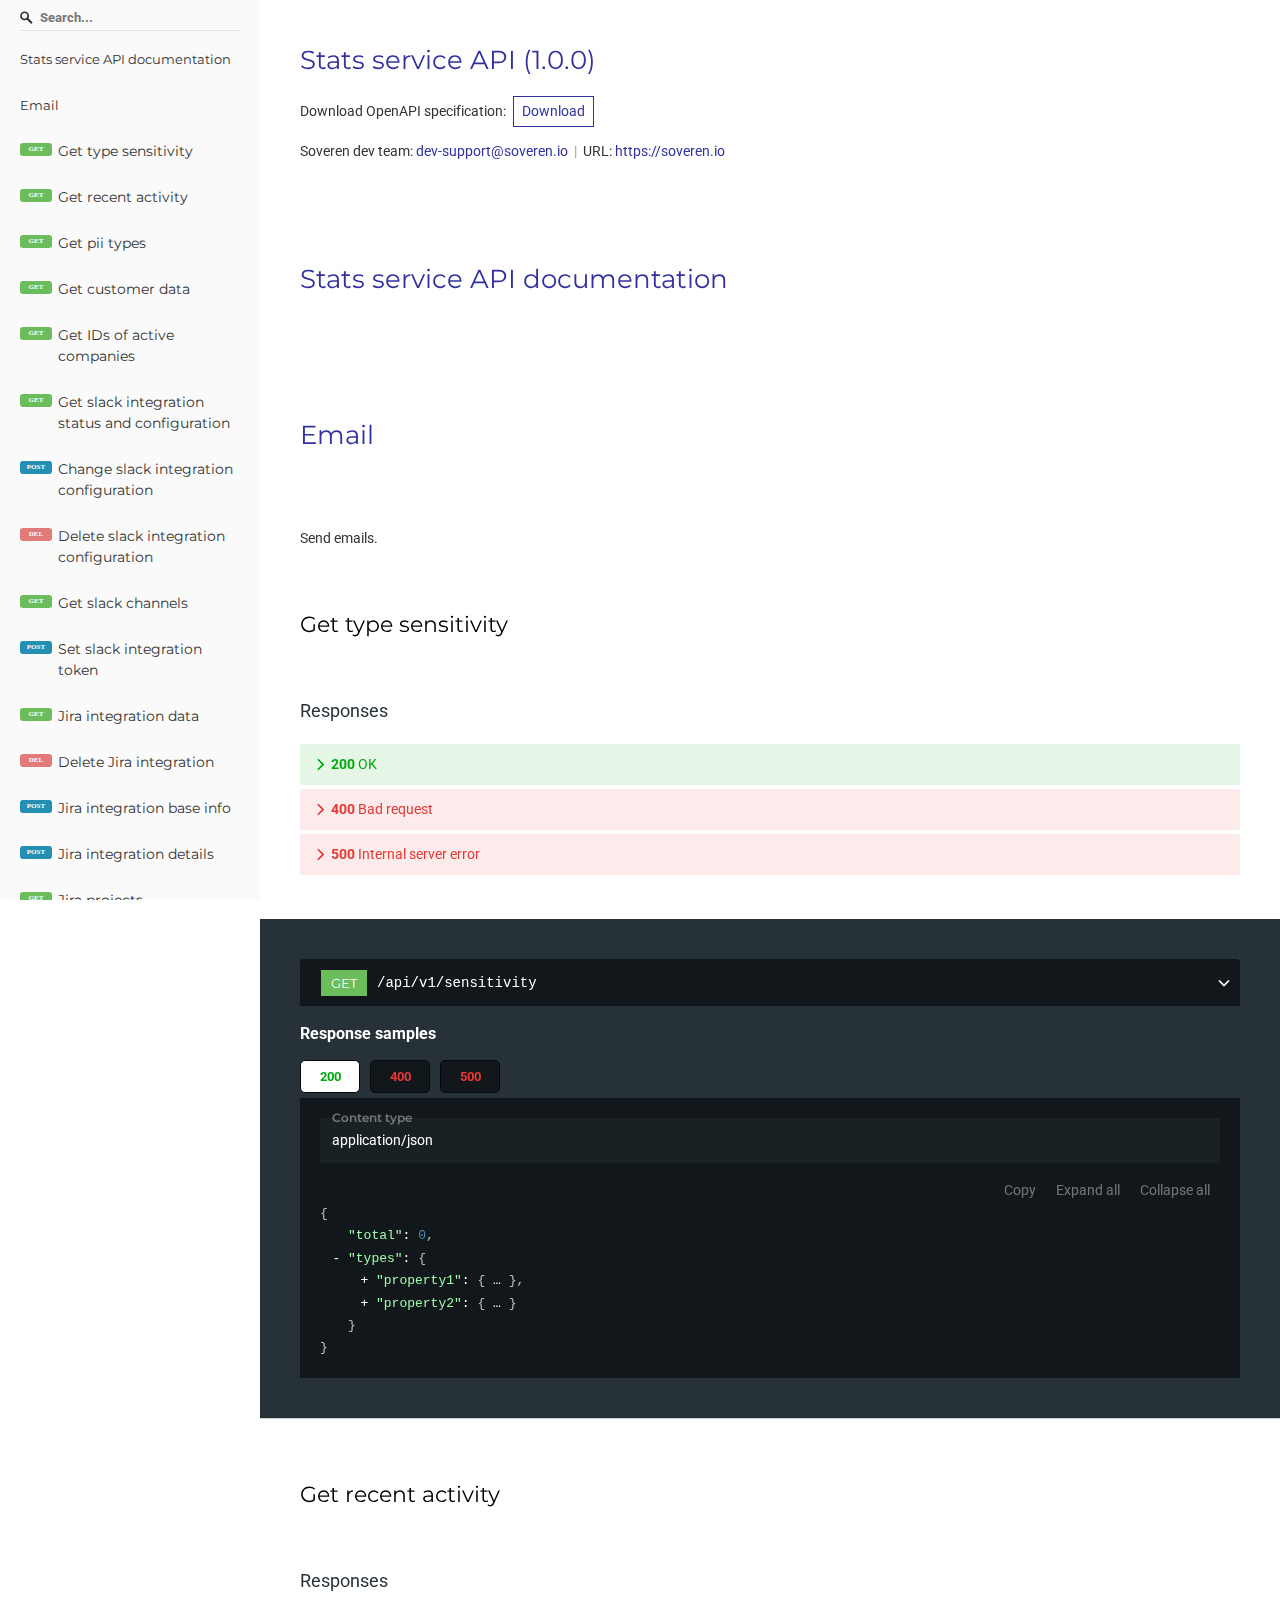
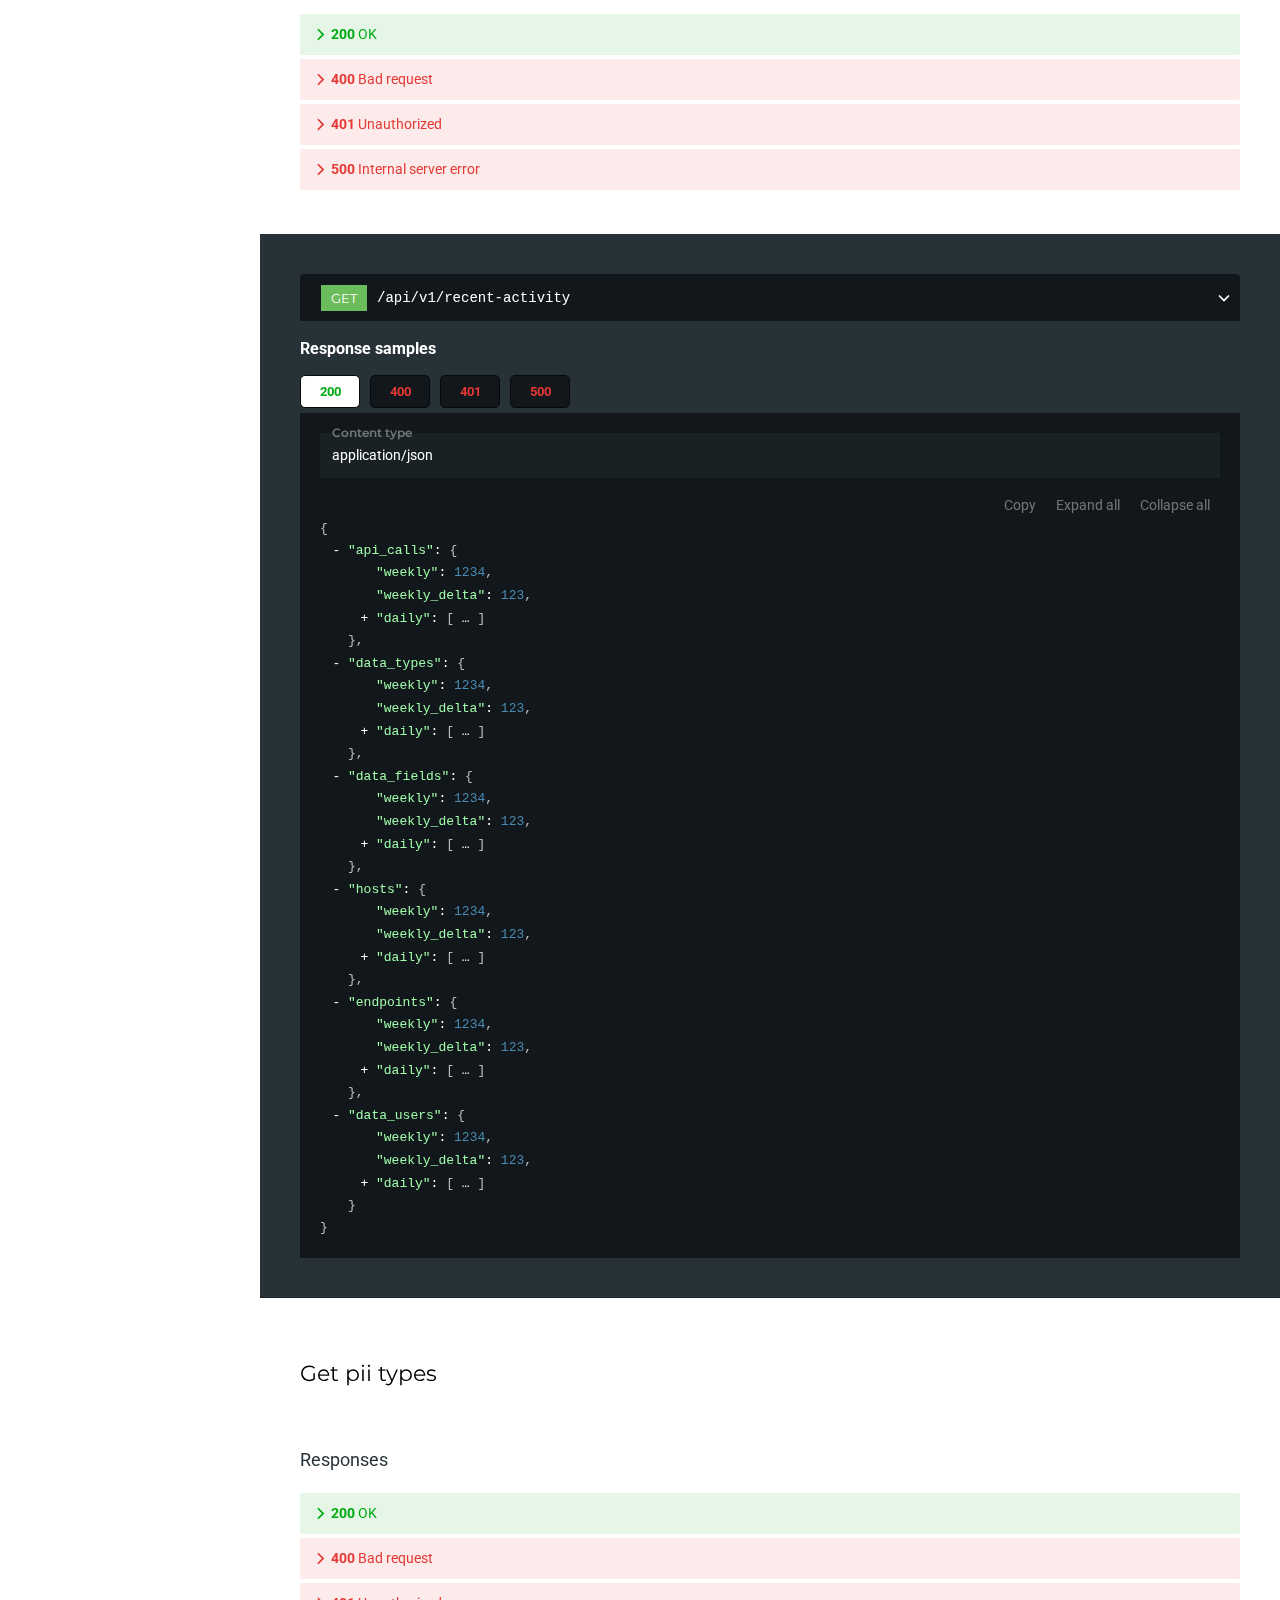
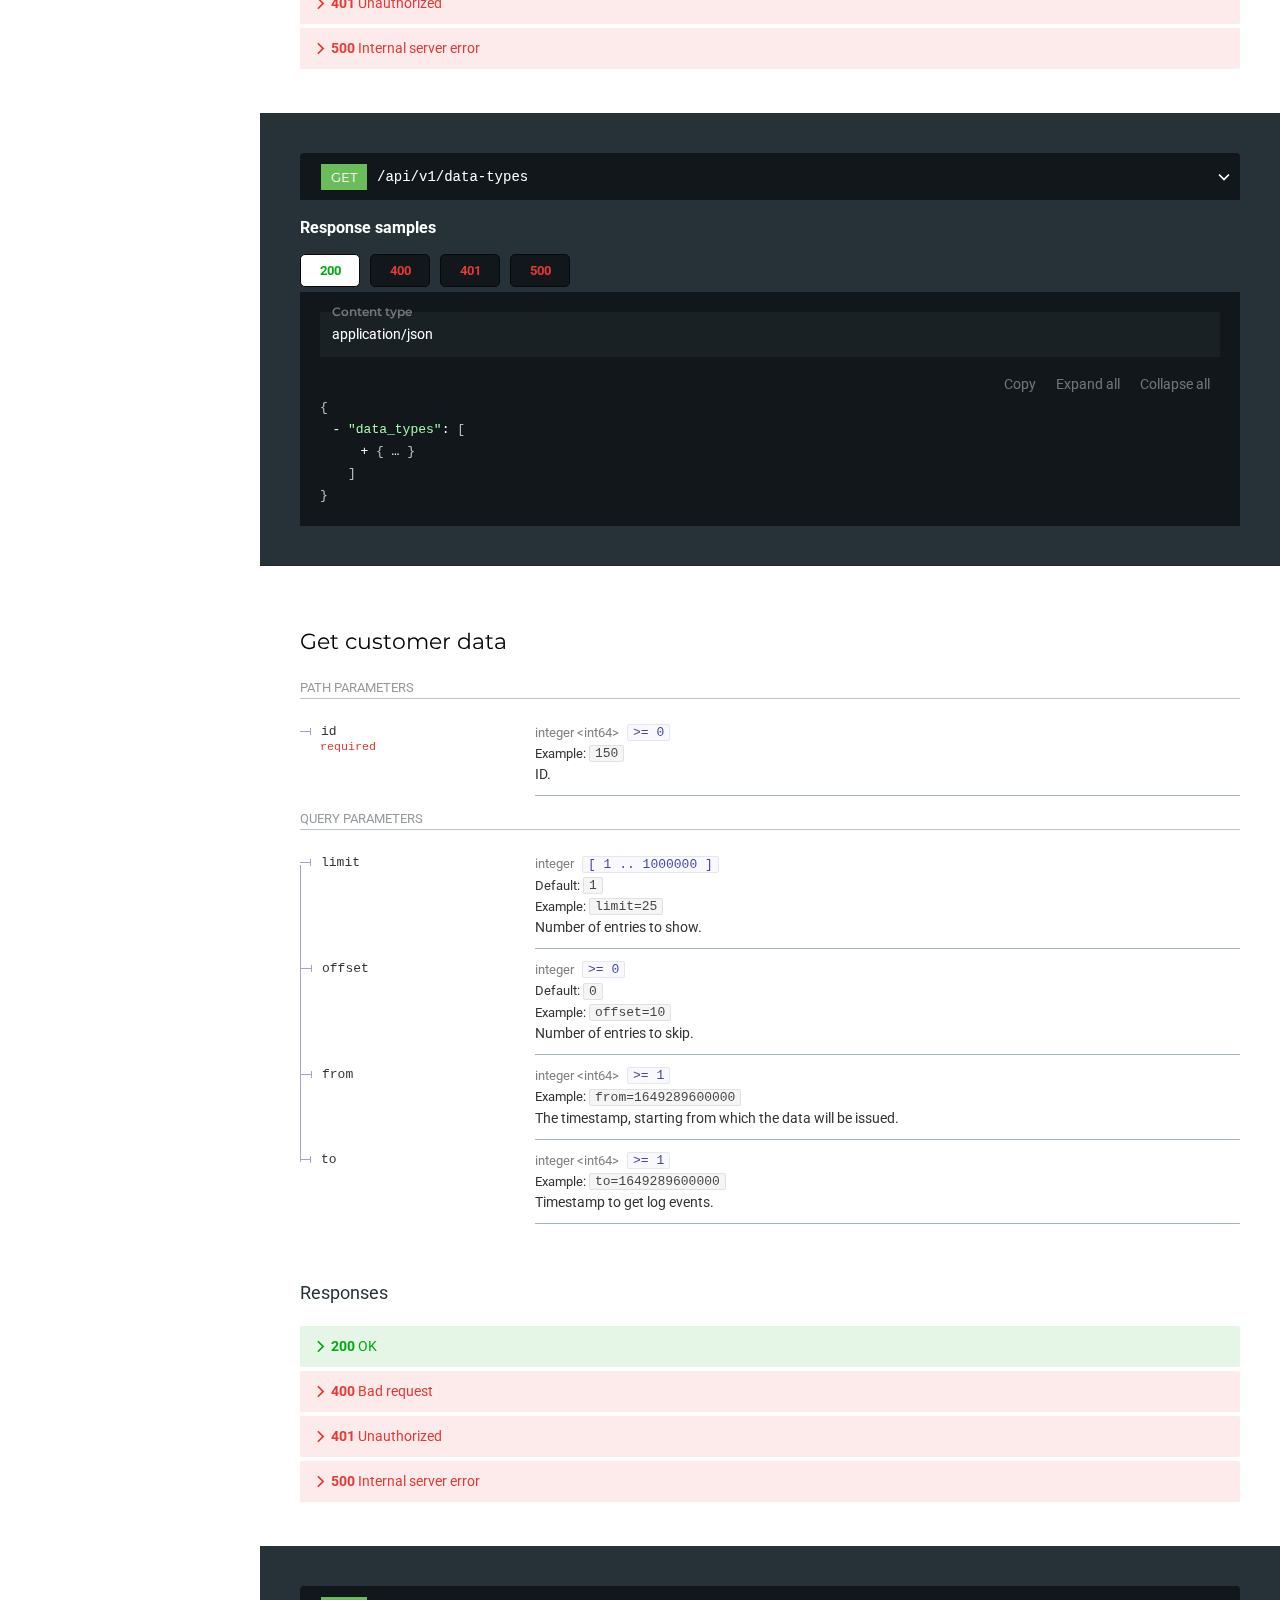
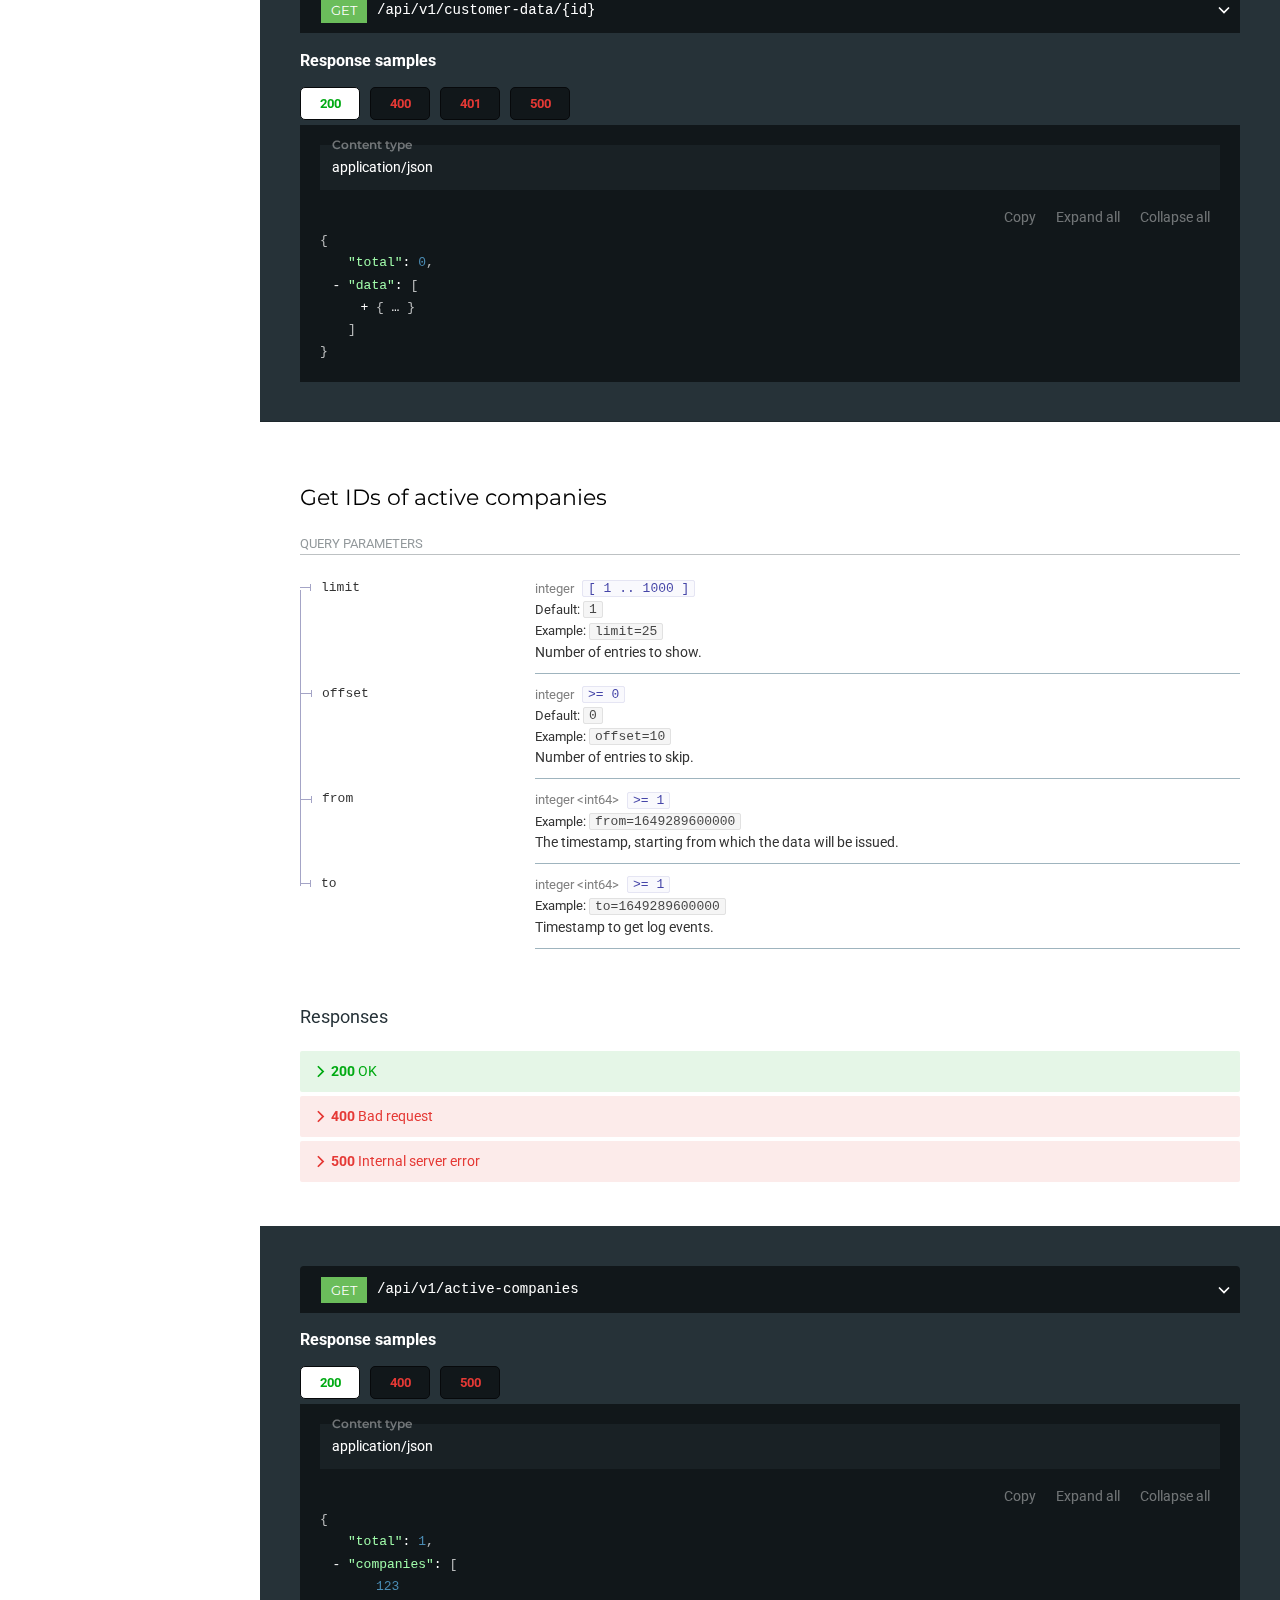
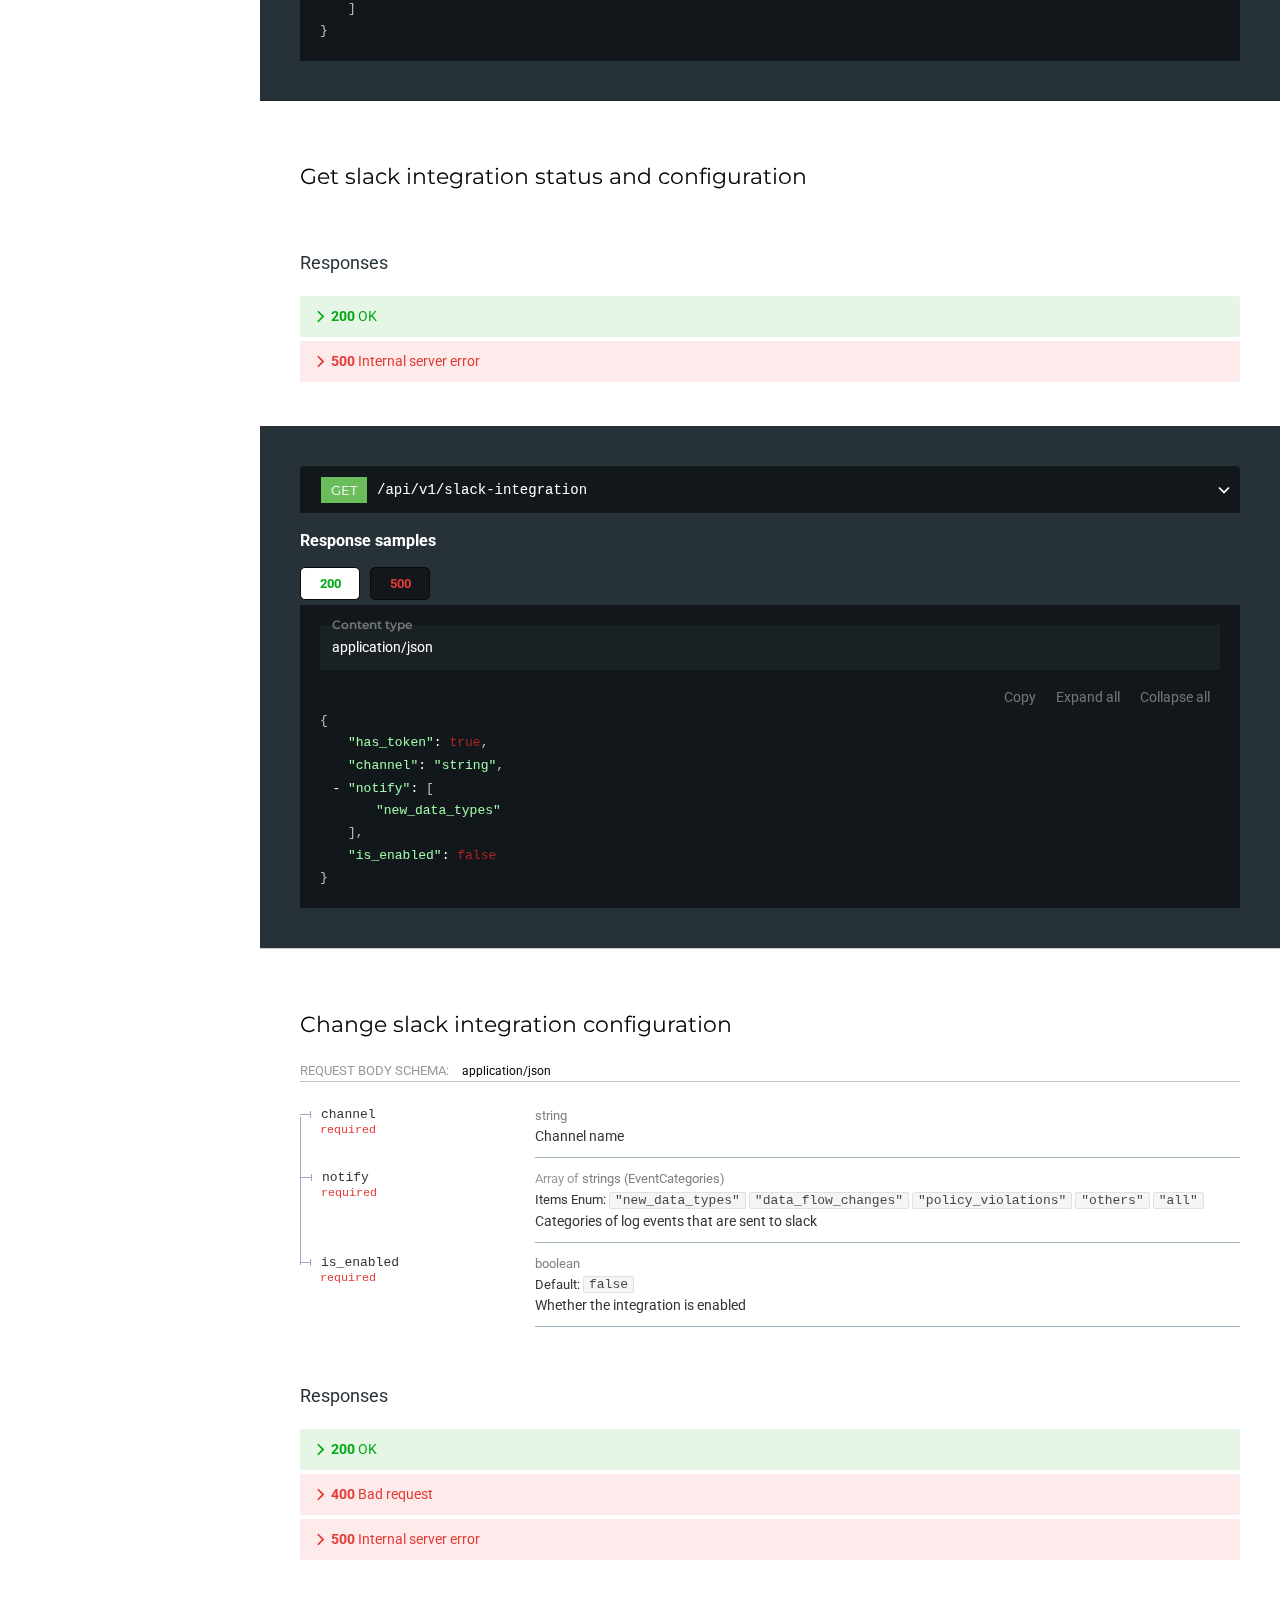
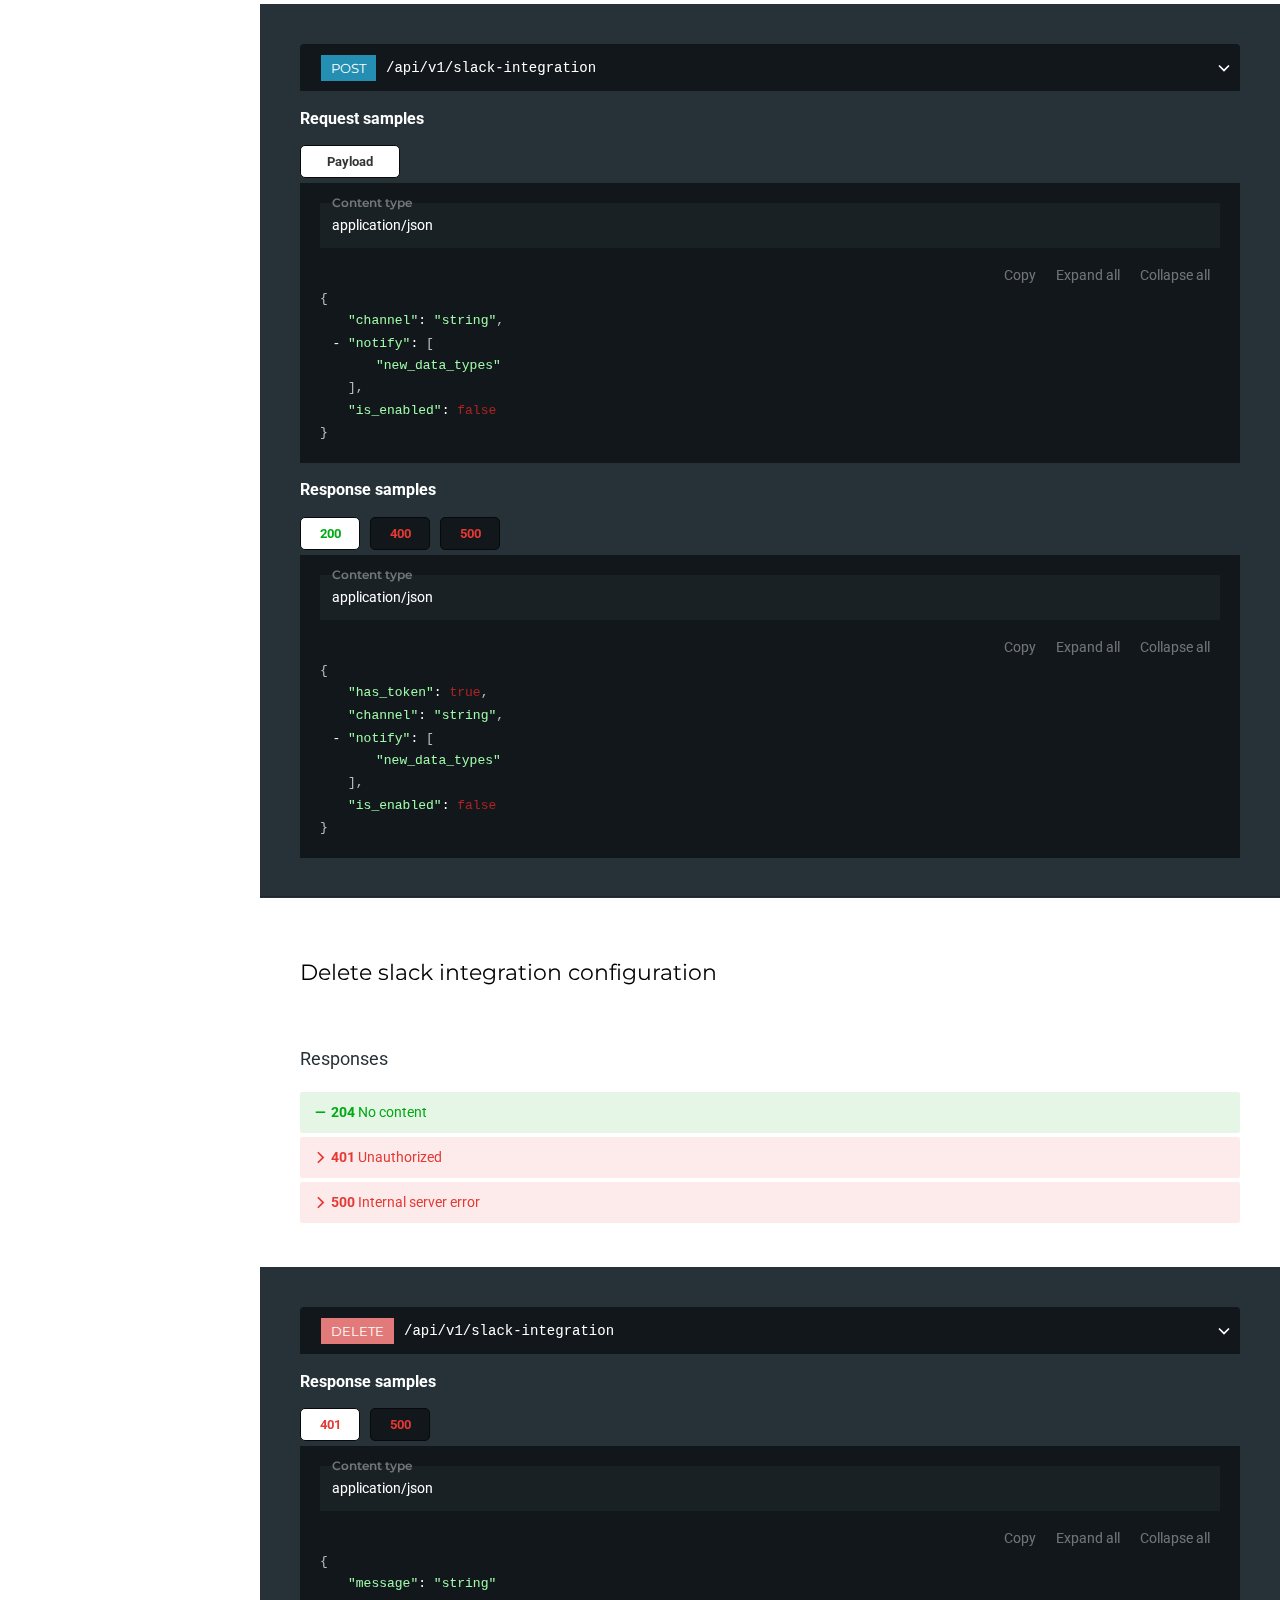
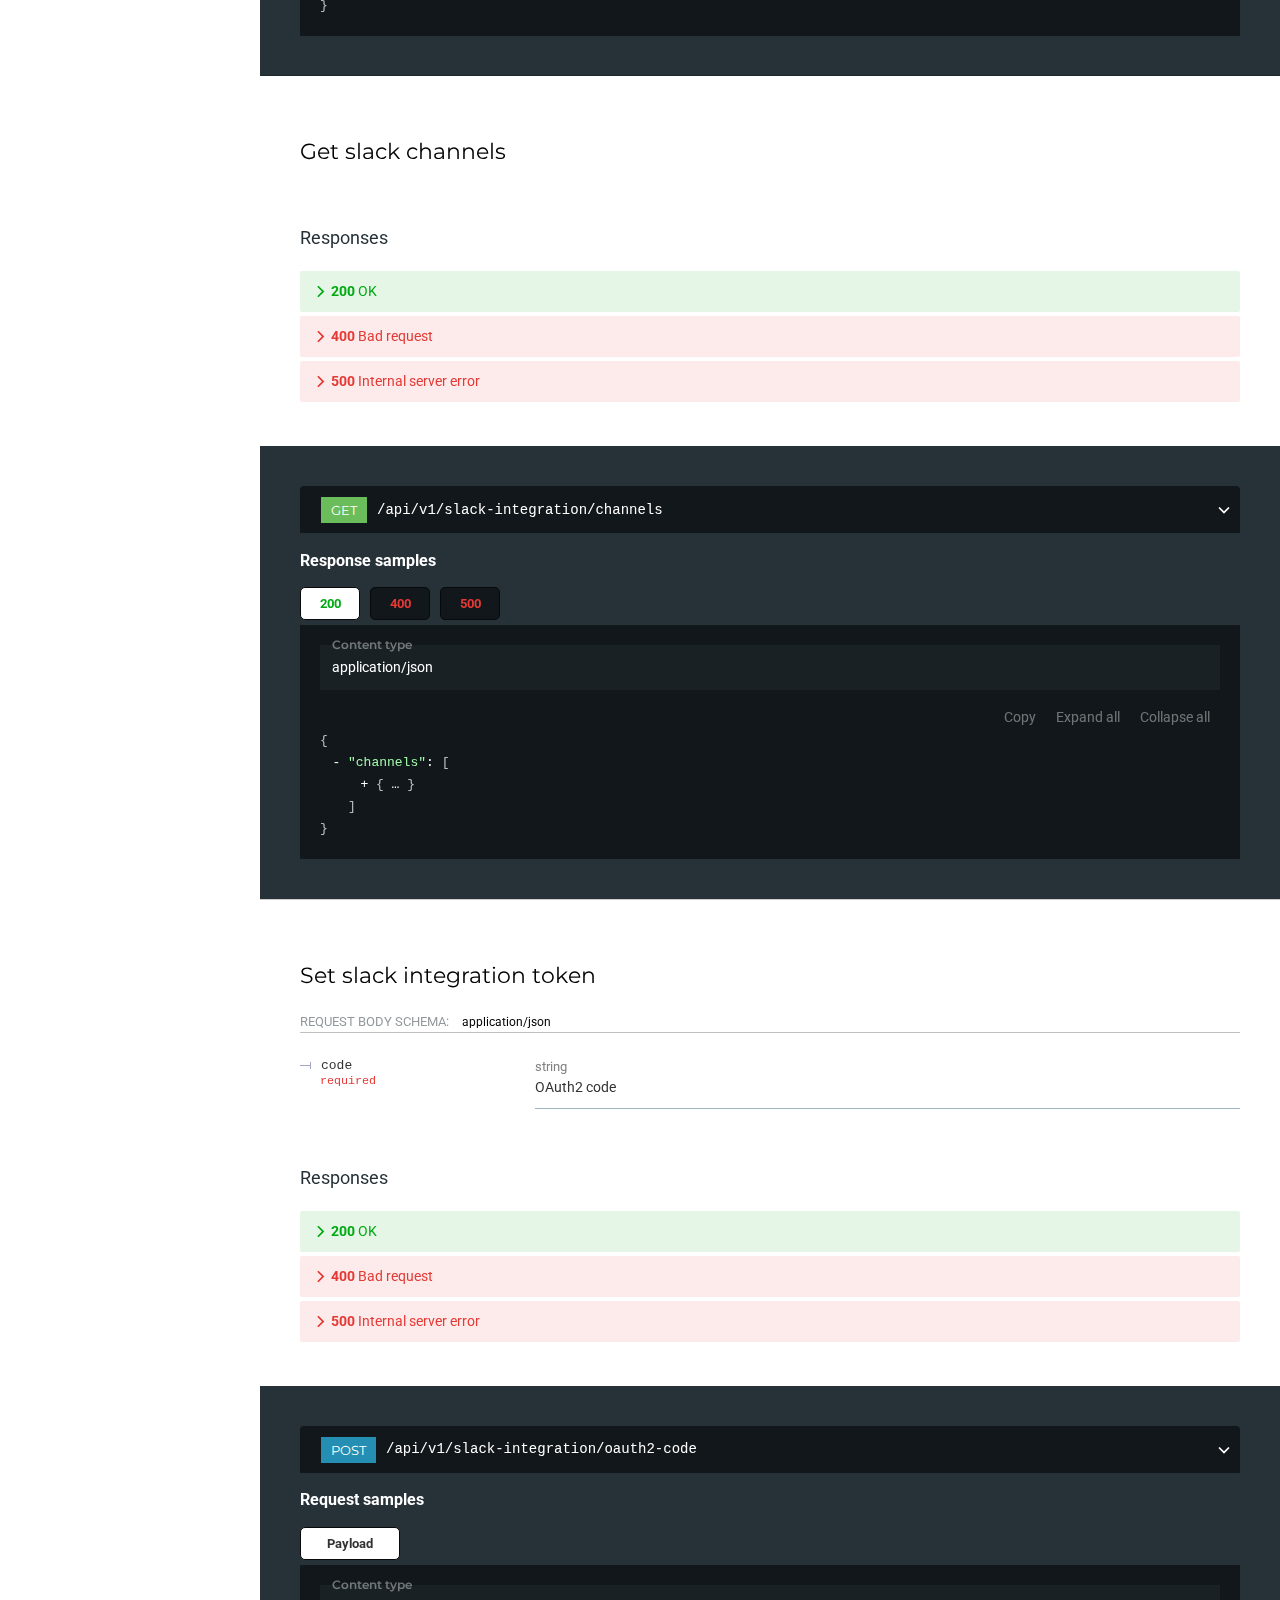
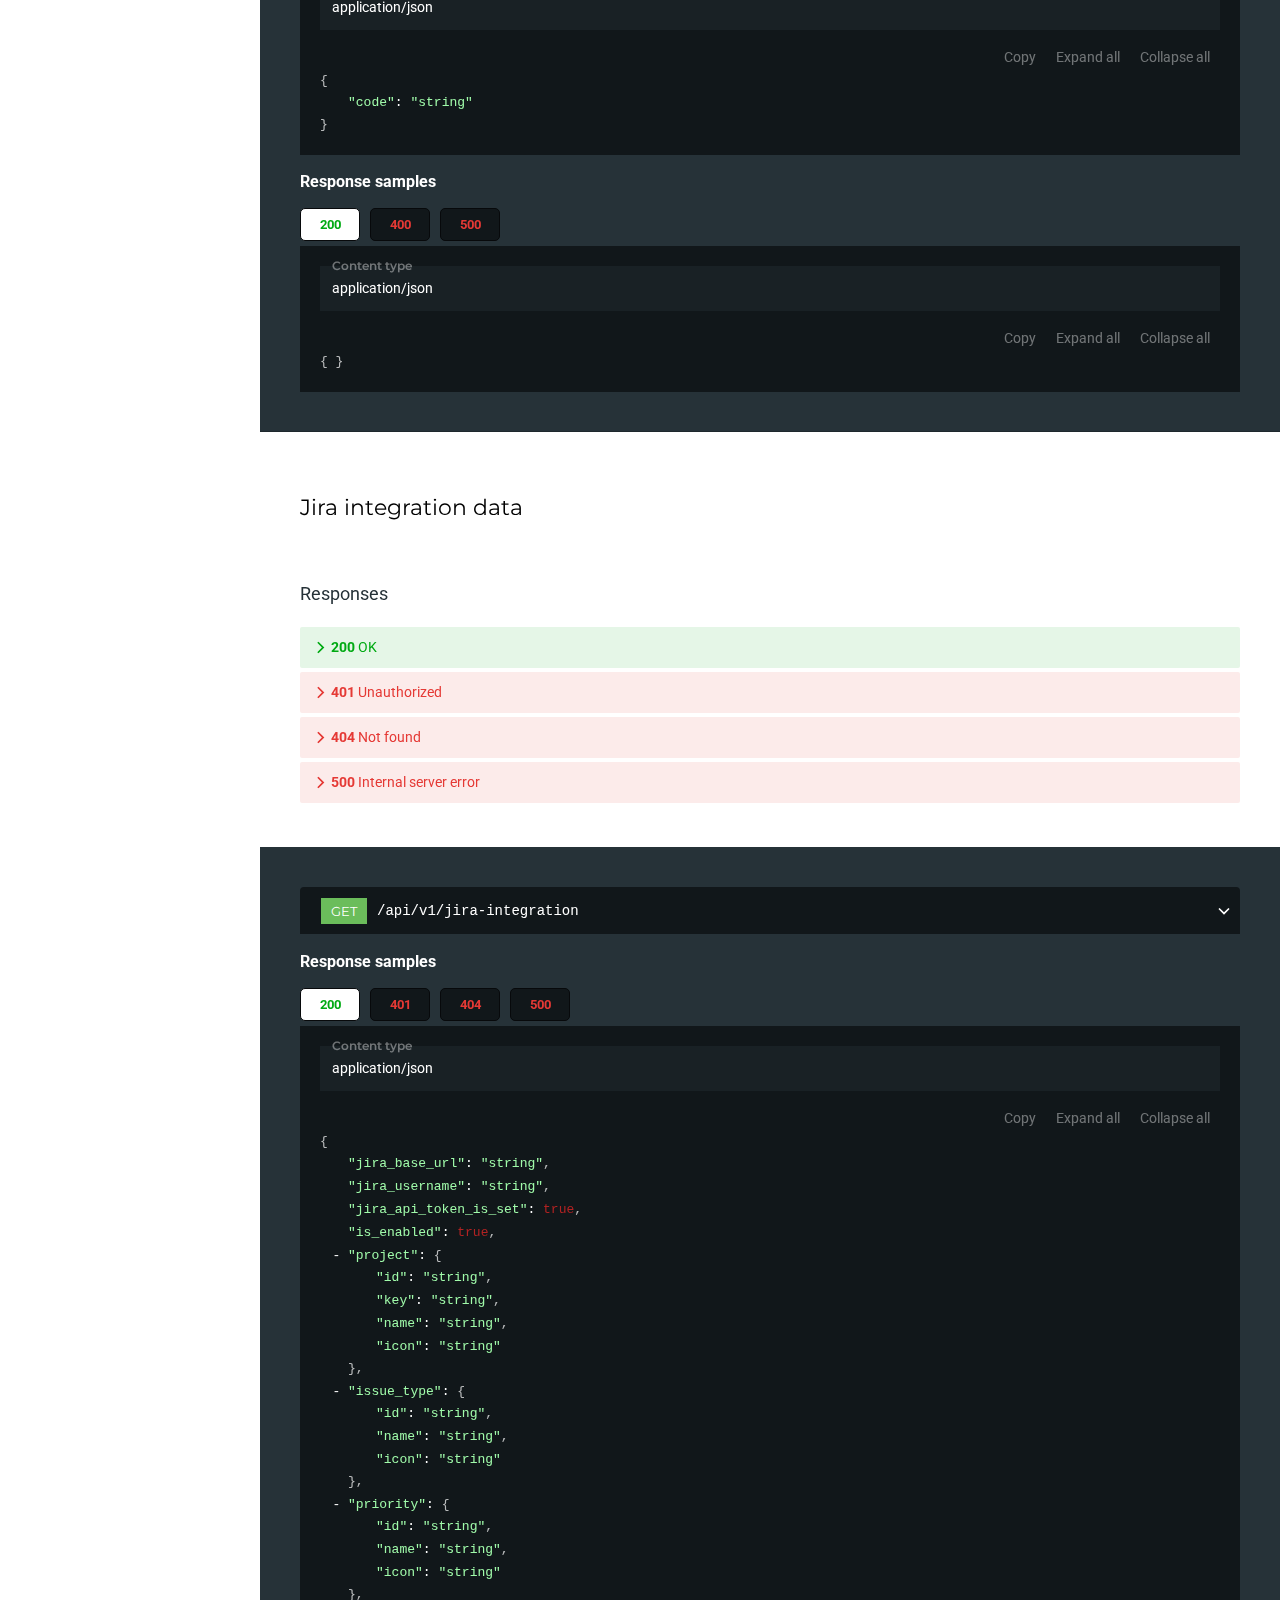
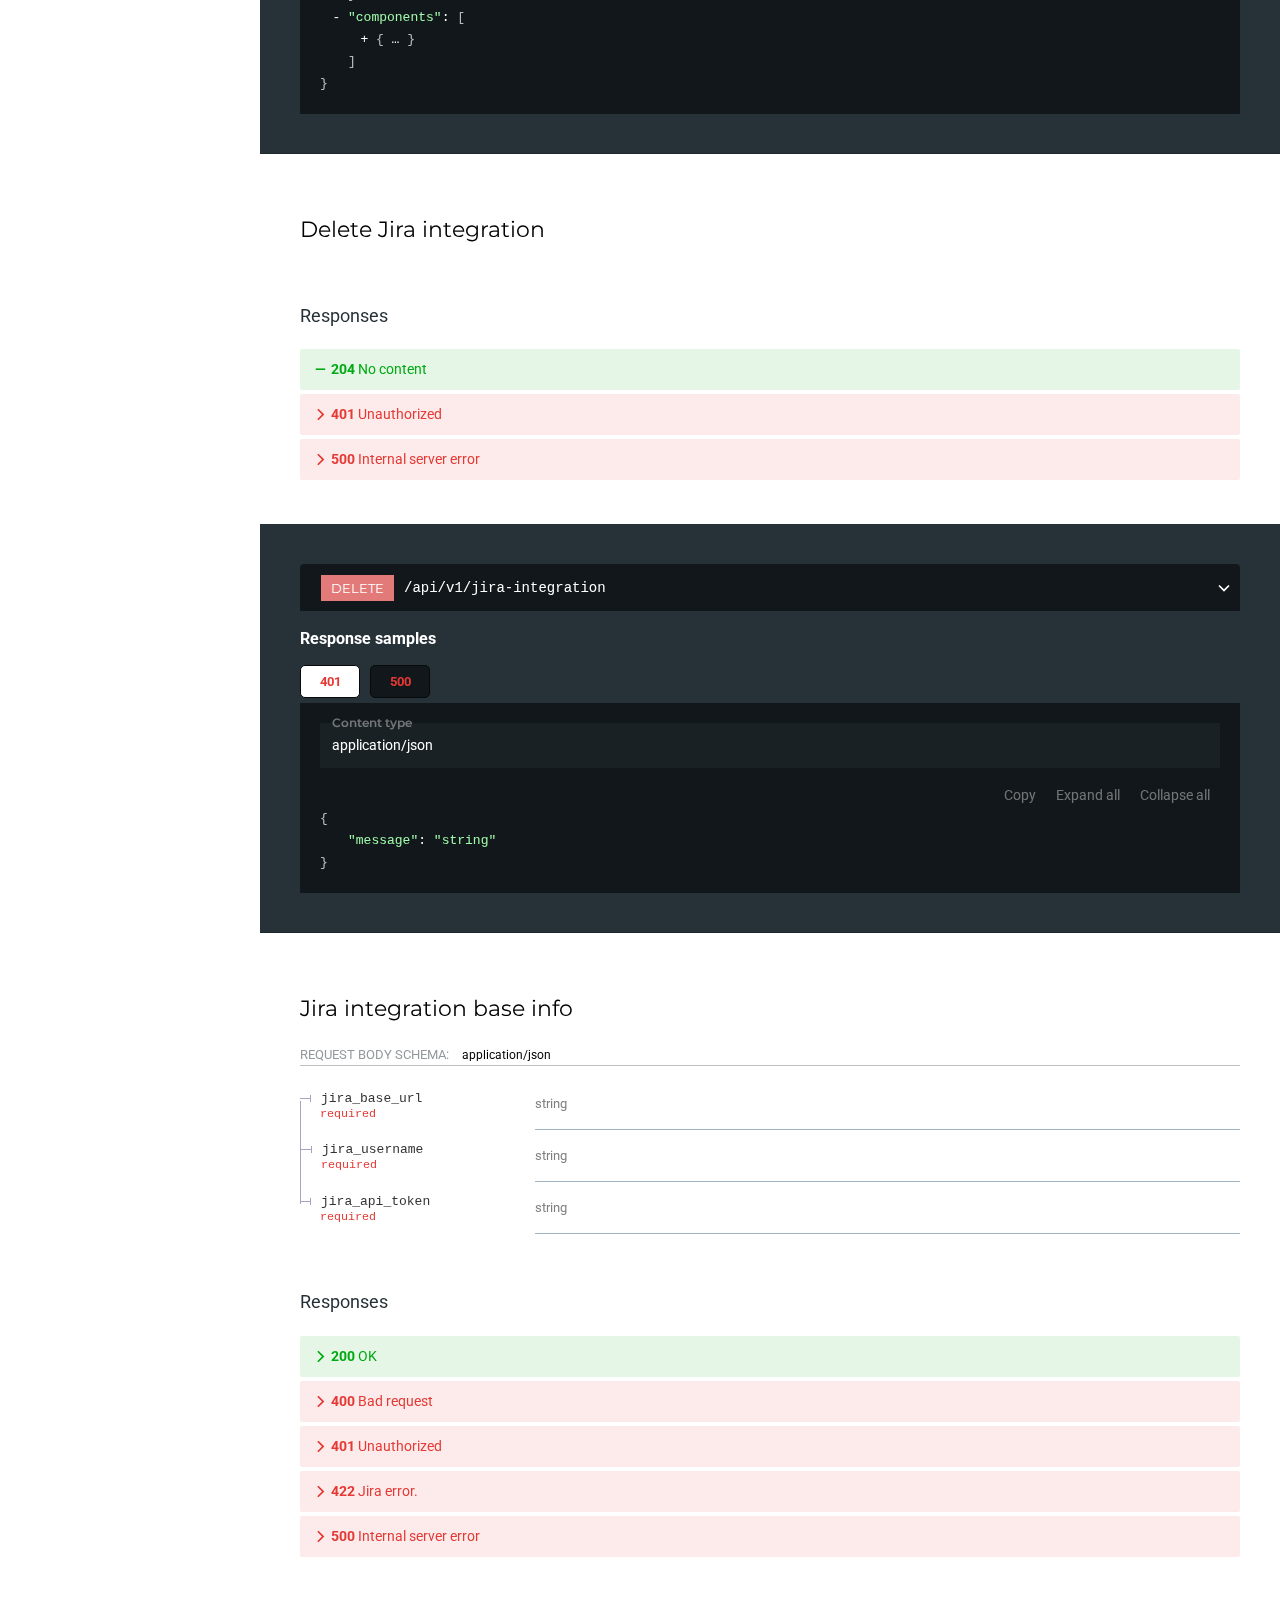
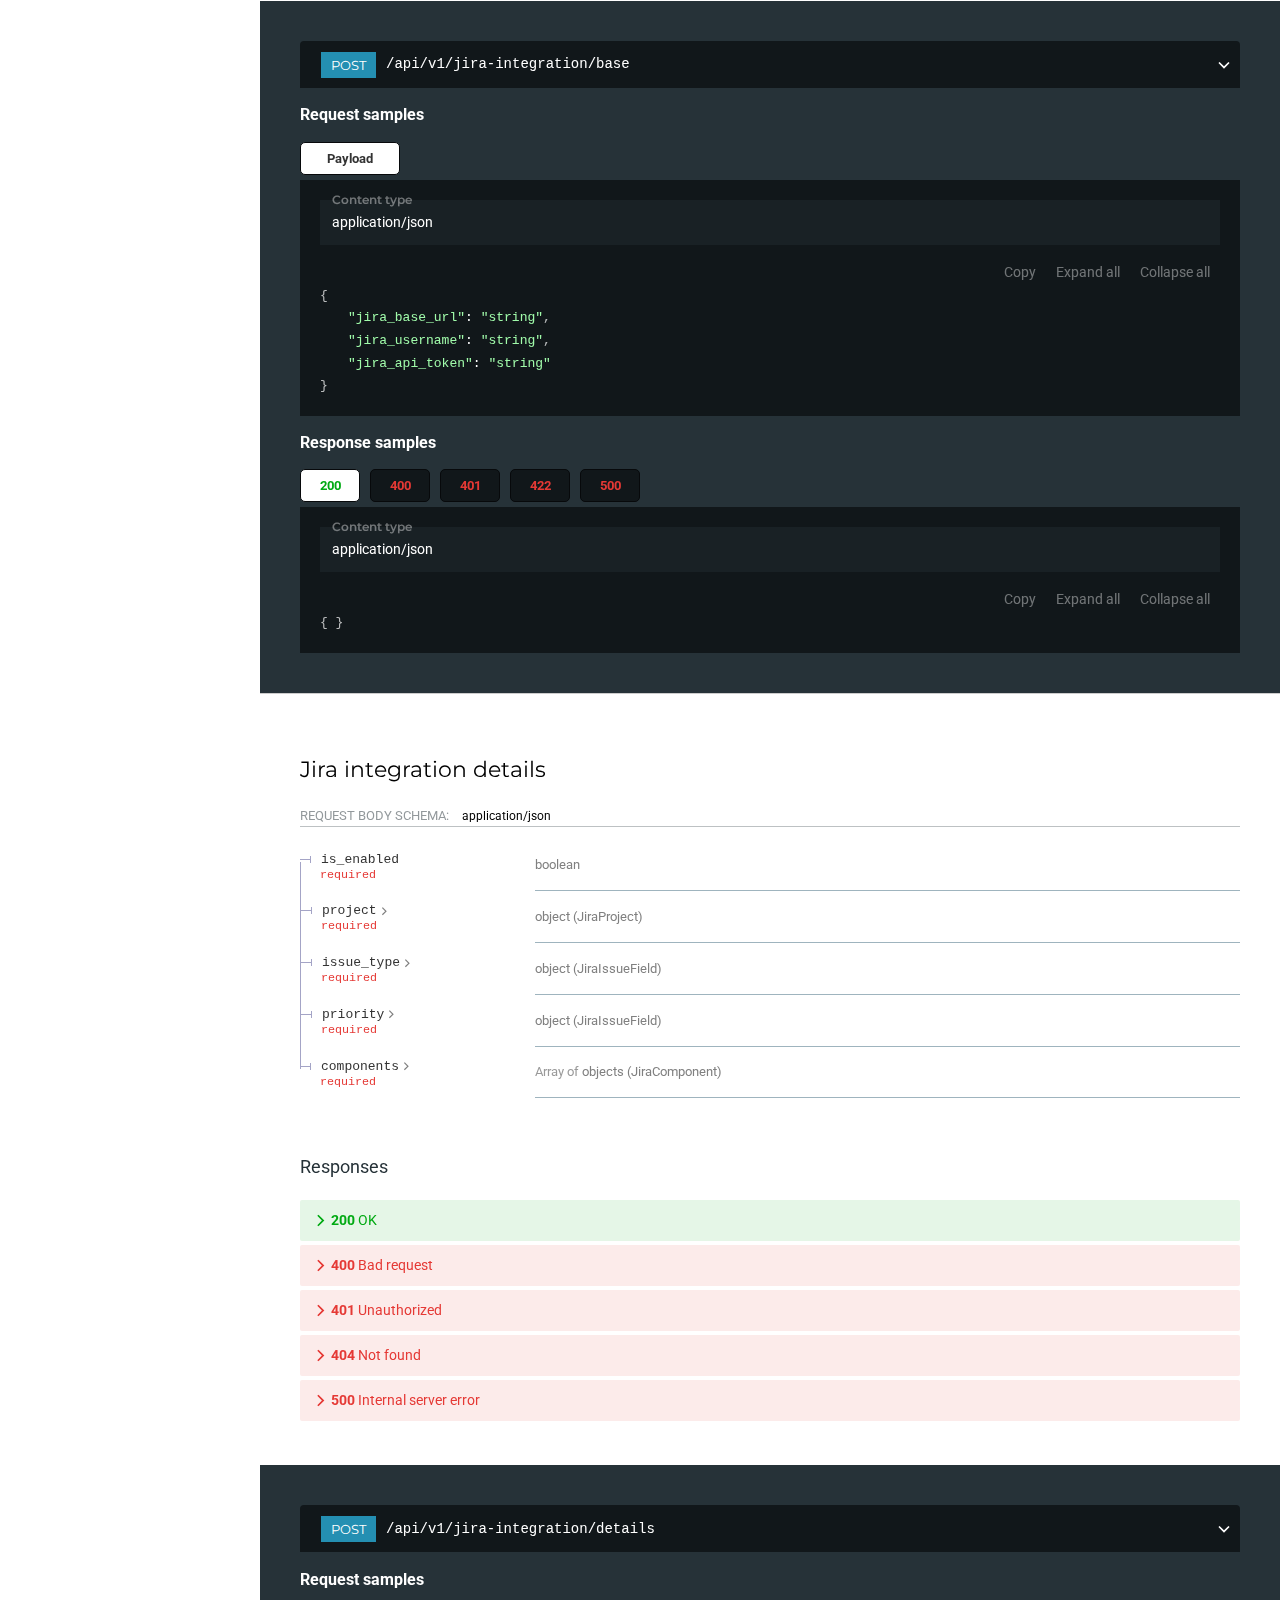
==== commit ceb1b1f6: "Update api docs 2023-09-21T13:39:09" ====
--- a/tree/api/docs/integration/api/ref/index.html
+++ b/tree/api/docs/integration/api/ref/index.html
@@ -3,7 +3,7 @@
 
 <head>
   <meta charset="utf8" />
-  <title>Stats service API dosc V2</title>
+  <title>Stats service API</title>
   <!-- needed for adaptive design -->
   <meta name="viewport" content="width=device-width, initial-scale=1">
   <style>
@@ -293,7 +293,7 @@
 
 <body>
   
-    <div id="redoc"><div class="sc-hZSUBg bxcHYI redoc-wrap"><div class="sc-iQNlJl jzMYjV menu-content" style="top:0px;height:calc(100vh - 0px)"><div role="search" class="sc-esOvli kKQhLA"><svg class="sc-hMFtBS ibpoCO search-icon" version="1.1" viewBox="0 0 1000 1000" x="0px" xmlns="http://www.w3.org/2000/svg" y="0px"><path d="M968.2,849.4L667.3,549c83.9-136.5,66.7-317.4-51.7-435.6C477.1-25,252.5-25,113.9,113.4c-138.5,138.3-138.5,362.6,0,501C219.2,730.1,413.2,743,547.6,666.5l301.9,301.4c43.6,43.6,76.9,14.9,104.2-12.4C981,928.3,1011.8,893,968.2,849.4z M524.5,522c-88.9,88.7-233,88.7-321.8,0c-88.9-88.7-88.9-232.6,0-321.3c88.9-88.7,233-88.7,321.8,0C613.4,289.4,613.4,433.3,524.5,522z"></path></svg><input type="text" value="" placeholder="Search..." class="sc-cmthru kzNiFq search-input"/></div><div class="sc-gPEVay hclups scrollbar-container undefined"><ul class="sc-bwCtUz ghctpd" role="navigation"><li data-item-id="section/Stats-service-API-documentation" class="sc-hrWEMg bbViyS"><label type="section" role="menuitem" class="sc-eTuwsz iNzLCk -depth1"><span title="Stats service API documentation" class="sc-gwVKww fyUykq">Stats service API documentation</span></label></li><li data-item-id="tag/Email" class="sc-hrWEMg bbViyS"><label type="tag" role="menuitem" class="sc-eTuwsz iNzLCk -depth1"><span title="Email" class="sc-gwVKww fyUykq">Email</span></label></li><li data-item-id="operation/get-type-sensitivity" class="sc-hrWEMg bbViyS"><label role="menuitem" class="sc-eTuwsz gpbcFk -depth2"><span type="get" class="sc-iQKALj cFwMcp operation-type get">get</span><span width="calc(100% - 38px)" class="sc-gwVKww SmuWE">Get type sensitivity</span></label></li><li data-item-id="operation/get-recent-activity" class="sc-hrWEMg bbViyS"><label role="menuitem" class="sc-eTuwsz gpbcFk -depth2"><span type="get" class="sc-iQKALj cFwMcp operation-type get">get</span><span width="calc(100% - 38px)" class="sc-gwVKww SmuWE">Get recent activity</span></label></li><li data-item-id="operation/get-data-types" class="sc-hrWEMg bbViyS"><label role="menuitem" class="sc-eTuwsz gpbcFk -depth2"><span type="get" class="sc-iQKALj cFwMcp operation-type get">get</span><span width="calc(100% - 38px)" class="sc-gwVKww SmuWE">Get pii types</span></label></li><li data-item-id="operation/get-customer-data" class="sc-hrWEMg bbViyS"><label role="menuitem" class="sc-eTuwsz gpbcFk -depth2"><span type="get" class="sc-iQKALj cFwMcp operation-type get">get</span><span width="calc(100% - 38px)" class="sc-gwVKww SmuWE">Get customer data</span></label></li><li data-item-id="operation/get-active-companies" class="sc-hrWEMg bbViyS"><label role="menuitem" class="sc-eTuwsz gpbcFk -depth2"><span type="get" class="sc-iQKALj cFwMcp operation-type get">get</span><span width="calc(100% - 38px)" class="sc-gwVKww SmuWE">Get IDs of active companies</span></label></li><li data-item-id="operation/get-slack-integration" class="sc-hrWEMg bbViyS"><label role="menuitem" class="sc-eTuwsz gpbcFk -depth2"><span type="get" class="sc-iQKALj cFwMcp operation-type get">get</span><span width="calc(100% - 38px)" class="sc-gwVKww SmuWE">Get slack integration status and configuration</span></label></li><li data-item-id="operation/update-slack-integration" class="sc-hrWEMg bbViyS"><label role="menuitem" class="sc-eTuwsz gpbcFk -depth2"><span type="post" class="sc-iQKALj cFwMcp operation-type post">post</span><span width="calc(100% - 38px)" class="sc-gwVKww SmuWE">Change slack integration configuration</span></label></li><li data-item-id="operation/delete-slack-integration" class="sc-hrWEMg bbViyS"><label role="menuitem" class="sc-eTuwsz gpbcFk -depth2"><span type="delete" class="sc-iQKALj cFwMcp operation-type delete">del</span><span width="calc(100% - 38px)" class="sc-gwVKww SmuWE">Delete slack integration configuration</span></label></li><li data-item-id="operation/get-slack-integration-channels" class="sc-hrWEMg bbViyS"><label role="menuitem" class="sc-eTuwsz gpbcFk -depth2"><span type="get" class="sc-iQKALj cFwMcp operation-type get">get</span><span width="calc(100% - 38px)" class="sc-gwVKww SmuWE">Get slack channels</span></label></li><li data-item-id="operation/set-slack-integration-oauth2-code" class="sc-hrWEMg bbViyS"><label role="menuitem" class="sc-eTuwsz gpbcFk -depth2"><span type="post" class="sc-iQKALj cFwMcp operation-type post">post</span><span width="calc(100% - 38px)" class="sc-gwVKww SmuWE">Set slack integration token</span></label></li><li data-item-id="operation/jira-integration" class="sc-hrWEMg bbViyS"><label role="menuitem" class="sc-eTuwsz gpbcFk -depth2"><span type="get" class="sc-iQKALj cFwMcp operation-type get">get</span><span width="calc(100% - 38px)" class="sc-gwVKww SmuWE">Jira integration data</span></label></li><li data-item-id="operation/jira-integration-delete" class="sc-hrWEMg bbViyS"><label role="menuitem" class="sc-eTuwsz gpbcFk -depth2"><span type="delete" class="sc-iQKALj cFwMcp operation-type delete">del</span><span width="calc(100% - 38px)" class="sc-gwVKww SmuWE">Delete Jira integration</span></label></li><li data-item-id="operation/jira-integration-base" class="sc-hrWEMg bbViyS"><label role="menuitem" class="sc-eTuwsz gpbcFk -depth2"><span type="post" class="sc-iQKALj cFwMcp operation-type post">post</span><span width="calc(100% - 38px)" class="sc-gwVKww SmuWE">Jira integration base info</span></label></li><li data-item-id="operation/jira-integration-details" class="sc-hrWEMg bbViyS"><label role="menuitem" class="sc-eTuwsz gpbcFk -depth2"><span type="post" class="sc-iQKALj cFwMcp operation-type post">post</span><span width="calc(100% - 38px)" class="sc-gwVKww SmuWE">Jira integration details</span></label></li><li data-item-id="operation/jira-integration-projects" class="sc-hrWEMg bbViyS"><label role="menuitem" class="sc-eTuwsz gpbcFk -depth2"><span type="get" class="sc-iQKALj cFwMcp operation-type get">get</span><span width="calc(100% - 38px)" class="sc-gwVKww SmuWE">Jira projects</span></label></li><li data-item-id="operation/jira-integration-issue-fields" class="sc-hrWEMg bbViyS"><label role="menuitem" class="sc-eTuwsz gpbcFk -depth2"><span type="get" class="sc-iQKALj cFwMcp operation-type get">get</span><span width="calc(100% - 38px)" class="sc-gwVKww SmuWE">Jira issue fields info</span></label></li><li data-item-id="operation/get-webhook-integration" class="sc-hrWEMg bbViyS"><label role="menuitem" class="sc-eTuwsz gpbcFk -depth2"><span type="get" class="sc-iQKALj cFwMcp operation-type get">get</span><span width="calc(100% - 38px)" class="sc-gwVKww SmuWE">Get webhook integration status and configuration</span></label></li><li data-item-id="operation/update-webhook-integration" class="sc-hrWEMg bbViyS"><label role="menuitem" class="sc-eTuwsz gpbcFk -depth2"><span type="post" class="sc-iQKALj cFwMcp operation-type post">post</span><span width="calc(100% - 38px)" class="sc-gwVKww SmuWE">Change webhook integration configuration</span></label></li><li data-item-id="operation/delete-webhook-integration" class="sc-hrWEMg bbViyS"><label role="menuitem" class="sc-eTuwsz gpbcFk -depth2"><span type="delete" class="sc-iQKALj cFwMcp operation-type delete">del</span><span width="calc(100% - 38px)" class="sc-gwVKww SmuWE">Delete webhook integration configuration</span></label></li><li data-item-id="operation/test-webhook-integration" class="sc-hrWEMg bbViyS"><label role="menuitem" class="sc-eTuwsz gpbcFk -depth2"><span type="get" class="sc-iQKALj cFwMcp operation-type get">get</span><span width="calc(100% - 38px)" class="sc-gwVKww SmuWE">Test webhook integration</span></label></li><li data-item-id="operation/get-company-statuses" class="sc-hrWEMg bbViyS"><label role="menuitem" class="sc-eTuwsz gpbcFk -depth2"><span type="get" class="sc-iQKALj cFwMcp operation-type get">get</span><span width="calc(100% - 38px)" class="sc-gwVKww SmuWE">Get token statuses and the time of the last activity</span></label></li><li data-item-id="operation/get-company-by-token" class="sc-hrWEMg bbViyS"><label role="menuitem" class="sc-eTuwsz gpbcFk -depth2"><span type="get" class="sc-iQKALj cFwMcp operation-type get">get</span><span width="calc(100% - 38px)" class="sc-gwVKww SmuWE">Get company id by gateway token</span></label></li><li data-item-id="tag/gateway" class="sc-hrWEMg bbViyS"><label type="tag" role="menuitem" class="sc-eTuwsz iNzLCk -depth1"><span title="gateway" class="sc-gwVKww fyUykq">gateway</span><svg class="sc-jTzLTM hjRNaf" version="1.1" viewBox="0 0 24 24" x="0" xmlns="http://www.w3.org/2000/svg" y="0"><polygon points="17.3 8.3 12 13.6 6.7 8.3 5.3 9.7 12 16.4 18.7 9.7 "></polygon></svg></label><ul class="sc-bwCtUz cLEtWf"><li data-item-id="operation/gateways-status-list-get" class="sc-hrWEMg bbViyS"><label role="menuitem" class="sc-eTuwsz gpbcFk -depth2"><span type="get" class="sc-iQKALj cFwMcp operation-type get">get</span><span width="calc(100% - 38px)" class="sc-gwVKww SmuWE">Gateways status</span></label></li><li data-item-id="operation/gateway-create" class="sc-hrWEMg bbViyS"><label role="menuitem" class="sc-eTuwsz gpbcFk -depth2"><span type="post" class="sc-iQKALj cFwMcp operation-type post">post</span><span width="calc(100% - 38px)" class="sc-gwVKww SmuWE">Create gateway</span></label></li><li data-item-id="operation/gateway-status-get" class="sc-hrWEMg bbViyS"><label role="menuitem" class="sc-eTuwsz gpbcFk -depth2"><span type="get" class="sc-iQKALj cFwMcp operation-type get">get</span><span width="calc(100% - 38px)" class="sc-gwVKww SmuWE">Gateway status</span></label></li><li data-item-id="operation/gateway-recreate" class="sc-hrWEMg bbViyS"><label role="menuitem" class="sc-eTuwsz gpbcFk -depth2"><span type="post" class="sc-iQKALj cFwMcp operation-type post">post</span><span width="calc(100% - 38px)" class="sc-gwVKww SmuWE">Recreate gateway token</span></label></li><li data-item-id="operation/gateway-update" class="sc-hrWEMg bbViyS"><label role="menuitem" class="sc-eTuwsz gpbcFk -depth2"><span type="patch" class="sc-iQKALj cFwMcp operation-type patch">patch</span><span width="calc(100% - 38px)" class="sc-gwVKww SmuWE">Update gateway</span></label></li><li data-item-id="operation/gateway-delete" class="sc-hrWEMg bbViyS"><label role="menuitem" class="sc-eTuwsz gpbcFk -depth2"><span type="delete" class="sc-iQKALj cFwMcp operation-type delete">del</span><span width="calc(100% - 38px)" class="sc-gwVKww SmuWE">Delete gateway</span></label></li></ul></li><li data-item-id="tag/admin" class="sc-hrWEMg bbViyS"><label type="tag" role="menuitem" class="sc-eTuwsz iNzLCk -depth1"><span title="admin" class="sc-gwVKww fyUykq">admin</span><svg class="sc-jTzLTM hjRNaf" version="1.1" viewBox="0 0 24 24" x="0" xmlns="http://www.w3.org/2000/svg" y="0"><polygon points="17.3 8.3 12 13.6 6.7 8.3 5.3 9.7 12 16.4 18.7 9.7 "></polygon></svg></label><ul class="sc-bwCtUz cLEtWf"><li data-item-id="operation/admin-gateway-create" class="sc-hrWEMg bbViyS"><label role="menuitem" class="sc-eTuwsz gpbcFk -depth2"><span type="post" class="sc-iQKALj cFwMcp operation-type post">post</span><span width="calc(100% - 38px)" class="sc-gwVKww SmuWE">Create gateway</span></label></li></ul></li><li data-item-id="tag/Boxy-commands" class="sc-hrWEMg bbViyS"><label type="tag" role="menuitem" class="sc-eTuwsz iNzLCk -depth1"><span title="Boxy commands" class="sc-gwVKww fyUykq">Boxy commands</span><svg class="sc-jTzLTM hjRNaf" version="1.1" viewBox="0 0 24 24" x="0" xmlns="http://www.w3.org/2000/svg" y="0"><polygon points="17.3 8.3 12 13.6 6.7 8.3 5.3 9.7 12 16.4 18.7 9.7 "></polygon></svg></label><ul class="sc-bwCtUz cLEtWf"><li data-item-id="operation/boxy-commands-get" class="sc-hrWEMg bbViyS"><label role="menuitem" class="sc-eTuwsz gpbcFk -depth2"><span type="get" class="sc-iQKALj cFwMcp operation-type get">get</span><span width="calc(100% - 38px)" class="sc-gwVKww SmuWE">Boxy commands</span></label></li><li data-item-id="operation/boxy-command-create" class="sc-hrWEMg bbViyS"><label role="menuitem" class="sc-eTuwsz gpbcFk -depth2"><span type="post" class="sc-iQKALj cFwMcp operation-type post">post</span><span width="calc(100% - 38px)" class="sc-gwVKww SmuWE">Create boxy command</span></label></li></ul></li><li data-item-id="tag/Url-clusters" class="sc-hrWEMg bbViyS"><label type="tag" role="menuitem" class="sc-eTuwsz iNzLCk -depth1"><span title="Url clusters" class="sc-gwVKww fyUykq">Url clusters</span><svg class="sc-jTzLTM hjRNaf" version="1.1" viewBox="0 0 24 24" x="0" xmlns="http://www.w3.org/2000/svg" y="0"><polygon points="17.3 8.3 12 13.6 6.7 8.3 5.3 9.7 12 16.4 18.7 9.7 "></polygon></svg></label><ul class="sc-bwCtUz cLEtWf"><li data-item-id="operation/url-clusters-manual-list" class="sc-hrWEMg bbViyS"><label role="menuitem" class="sc-eTuwsz gpbcFk -depth2"><span type="get" class="sc-iQKALj cFwMcp operation-type get">get</span><span width="calc(100% - 38px)" class="sc-gwVKww SmuWE">Manual url clusters</span></label></li><li data-item-id="operation/url-clusters-manual-create" class="sc-hrWEMg bbViyS"><label role="menuitem" class="sc-eTuwsz gpbcFk -depth2"><span type="post" class="sc-iQKALj cFwMcp operation-type post">post</span><span width="calc(100% - 38px)" class="sc-gwVKww SmuWE">Create manual url cluster</span></label></li><li data-item-id="operation/url-cluster-manual-delete" class="sc-hrWEMg bbViyS"><label role="menuitem" class="sc-eTuwsz gpbcFk -depth2"><span type="delete" class="sc-iQKALj cFwMcp operation-type delete">del</span><span width="calc(100% - 38px)" class="sc-gwVKww SmuWE">Delete manual url cluster</span></label></li></ul></li></ul><div class="sc-hXRMBi nGwee"><a target="_blank" rel="noopener noreferrer" href="https://github.com/Redocly/redoc">Documentation Powered by ReDoc</a></div></div></div><div class="sc-bsbRJL fXybtJ"><div class="sc-epnACN fWqlcz"><svg class="" style="transform:translate(2px, -4px) rotate(180deg);transition:transform 0.2s ease" viewBox="0 0 926.23699 573.74994" version="1.1" x="0px" y="0px" width="15" height="15"><g transform="translate(904.92214,-879.1482)"><path d="
+    <div id="redoc"><div class="sc-hZSUBg bxcHYI redoc-wrap"><div class="sc-iQNlJl jzMYjV menu-content" style="top:0px;height:calc(100vh - 0px)"><div role="search" class="sc-esOvli kKQhLA"><svg class="sc-hMFtBS ibpoCO search-icon" version="1.1" viewBox="0 0 1000 1000" x="0px" xmlns="http://www.w3.org/2000/svg" y="0px"><path d="M968.2,849.4L667.3,549c83.9-136.5,66.7-317.4-51.7-435.6C477.1-25,252.5-25,113.9,113.4c-138.5,138.3-138.5,362.6,0,501C219.2,730.1,413.2,743,547.6,666.5l301.9,301.4c43.6,43.6,76.9,14.9,104.2-12.4C981,928.3,1011.8,893,968.2,849.4z M524.5,522c-88.9,88.7-233,88.7-321.8,0c-88.9-88.7-88.9-232.6,0-321.3c88.9-88.7,233-88.7,321.8,0C613.4,289.4,613.4,433.3,524.5,522z"></path></svg><input type="text" value="" placeholder="Search..." class="sc-cmthru kzNiFq search-input"/></div><div class="sc-gPEVay hclups scrollbar-container undefined"><ul class="sc-bwCtUz ghctpd" role="navigation"><li data-item-id="section/Stats-service-API-documentation" class="sc-hrWEMg bbViyS"><label type="section" role="menuitem" class="sc-eTuwsz iNzLCk -depth1"><span title="Stats service API documentation" class="sc-gwVKww fyUykq">Stats service API documentation</span></label></li><li data-item-id="tag/Email" class="sc-hrWEMg bbViyS"><label type="tag" role="menuitem" class="sc-eTuwsz iNzLCk -depth1"><span title="Email" class="sc-gwVKww fyUykq">Email</span></label></li><li data-item-id="operation/get-type-sensitivity" class="sc-hrWEMg bbViyS"><label role="menuitem" class="sc-eTuwsz gpbcFk -depth2"><span type="get" class="sc-iQKALj cFwMcp operation-type get">get</span><span width="calc(100% - 38px)" class="sc-gwVKww SmuWE">Get type sensitivity</span></label></li><li data-item-id="operation/get-recent-activity" class="sc-hrWEMg bbViyS"><label role="menuitem" class="sc-eTuwsz gpbcFk -depth2"><span type="get" class="sc-iQKALj cFwMcp operation-type get">get</span><span width="calc(100% - 38px)" class="sc-gwVKww SmuWE">Get recent activity</span></label></li><li data-item-id="operation/get-data-types" class="sc-hrWEMg bbViyS"><label role="menuitem" class="sc-eTuwsz gpbcFk -depth2"><span type="get" class="sc-iQKALj cFwMcp operation-type get">get</span><span width="calc(100% - 38px)" class="sc-gwVKww SmuWE">Get pii types</span></label></li><li data-item-id="operation/get-customer-data" class="sc-hrWEMg bbViyS"><label role="menuitem" class="sc-eTuwsz gpbcFk -depth2"><span type="get" class="sc-iQKALj cFwMcp operation-type get">get</span><span width="calc(100% - 38px)" class="sc-gwVKww SmuWE">Get customer data</span></label></li><li data-item-id="operation/get-active-companies" class="sc-hrWEMg bbViyS"><label role="menuitem" class="sc-eTuwsz gpbcFk -depth2"><span type="get" class="sc-iQKALj cFwMcp operation-type get">get</span><span width="calc(100% - 38px)" class="sc-gwVKww SmuWE">Get IDs of active companies</span></label></li><li data-item-id="operation/get-slack-integration" class="sc-hrWEMg bbViyS"><label role="menuitem" class="sc-eTuwsz gpbcFk -depth2"><span type="get" class="sc-iQKALj cFwMcp operation-type get">get</span><span width="calc(100% - 38px)" class="sc-gwVKww SmuWE">Get slack integration status and configuration</span></label></li><li data-item-id="operation/update-slack-integration" class="sc-hrWEMg bbViyS"><label role="menuitem" class="sc-eTuwsz gpbcFk -depth2"><span type="post" class="sc-iQKALj cFwMcp operation-type post">post</span><span width="calc(100% - 38px)" class="sc-gwVKww SmuWE">Change slack integration configuration</span></label></li><li data-item-id="operation/delete-slack-integration" class="sc-hrWEMg bbViyS"><label role="menuitem" class="sc-eTuwsz gpbcFk -depth2"><span type="delete" class="sc-iQKALj cFwMcp operation-type delete">del</span><span width="calc(100% - 38px)" class="sc-gwVKww SmuWE">Delete slack integration configuration</span></label></li><li data-item-id="operation/get-slack-integration-channels" class="sc-hrWEMg bbViyS"><label role="menuitem" class="sc-eTuwsz gpbcFk -depth2"><span type="get" class="sc-iQKALj cFwMcp operation-type get">get</span><span width="calc(100% - 38px)" class="sc-gwVKww SmuWE">Get slack channels</span></label></li><li data-item-id="operation/set-slack-integration-oauth2-code" class="sc-hrWEMg bbViyS"><label role="menuitem" class="sc-eTuwsz gpbcFk -depth2"><span type="post" class="sc-iQKALj cFwMcp operation-type post">post</span><span width="calc(100% - 38px)" class="sc-gwVKww SmuWE">Set slack integration token</span></label></li><li data-item-id="operation/jira-integration" class="sc-hrWEMg bbViyS"><label role="menuitem" class="sc-eTuwsz gpbcFk -depth2"><span type="get" class="sc-iQKALj cFwMcp operation-type get">get</span><span width="calc(100% - 38px)" class="sc-gwVKww SmuWE">Jira integration data</span></label></li><li data-item-id="operation/jira-integration-delete" class="sc-hrWEMg bbViyS"><label role="menuitem" class="sc-eTuwsz gpbcFk -depth2"><span type="delete" class="sc-iQKALj cFwMcp operation-type delete">del</span><span width="calc(100% - 38px)" class="sc-gwVKww SmuWE">Delete Jira integration</span></label></li><li data-item-id="operation/jira-integration-base" class="sc-hrWEMg bbViyS"><label role="menuitem" class="sc-eTuwsz gpbcFk -depth2"><span type="post" class="sc-iQKALj cFwMcp operation-type post">post</span><span width="calc(100% - 38px)" class="sc-gwVKww SmuWE">Jira integration base info</span></label></li><li data-item-id="operation/jira-integration-details" class="sc-hrWEMg bbViyS"><label role="menuitem" class="sc-eTuwsz gpbcFk -depth2"><span type="post" class="sc-iQKALj cFwMcp operation-type post">post</span><span width="calc(100% - 38px)" class="sc-gwVKww SmuWE">Jira integration details</span></label></li><li data-item-id="operation/jira-integration-projects" class="sc-hrWEMg bbViyS"><label role="menuitem" class="sc-eTuwsz gpbcFk -depth2"><span type="get" class="sc-iQKALj cFwMcp operation-type get">get</span><span width="calc(100% - 38px)" class="sc-gwVKww SmuWE">Jira projects</span></label></li><li data-item-id="operation/jira-integration-issue-fields" class="sc-hrWEMg bbViyS"><label role="menuitem" class="sc-eTuwsz gpbcFk -depth2"><span type="get" class="sc-iQKALj cFwMcp operation-type get">get</span><span width="calc(100% - 38px)" class="sc-gwVKww SmuWE">Jira issue fields info</span></label></li><li data-item-id="operation/get-webhook-integration" class="sc-hrWEMg bbViyS"><label role="menuitem" class="sc-eTuwsz gpbcFk -depth2"><span type="get" class="sc-iQKALj cFwMcp operation-type get">get</span><span width="calc(100% - 38px)" class="sc-gwVKww SmuWE">Get webhook integration status and configuration</span></label></li><li data-item-id="operation/update-webhook-integration" class="sc-hrWEMg bbViyS"><label role="menuitem" class="sc-eTuwsz gpbcFk -depth2"><span type="post" class="sc-iQKALj cFwMcp operation-type post">post</span><span width="calc(100% - 38px)" class="sc-gwVKww SmuWE">Change webhook integration configuration</span></label></li><li data-item-id="operation/delete-webhook-integration" class="sc-hrWEMg bbViyS"><label role="menuitem" class="sc-eTuwsz gpbcFk -depth2"><span type="delete" class="sc-iQKALj cFwMcp operation-type delete">del</span><span width="calc(100% - 38px)" class="sc-gwVKww SmuWE">Delete webhook integration configuration</span></label></li><li data-item-id="operation/test-webhook-integration" class="sc-hrWEMg bbViyS"><label role="menuitem" class="sc-eTuwsz gpbcFk -depth2"><span type="get" class="sc-iQKALj cFwMcp operation-type get">get</span><span width="calc(100% - 38px)" class="sc-gwVKww SmuWE">Test webhook integration</span></label></li><li data-item-id="operation/get-company-statuses" class="sc-hrWEMg bbViyS"><label role="menuitem" class="sc-eTuwsz gpbcFk -depth2"><span type="get" class="sc-iQKALj cFwMcp operation-type get">get</span><span width="calc(100% - 38px)" class="sc-gwVKww SmuWE">Get token statuses and the time of the last activity</span></label></li><li data-item-id="operation/get-company-by-token" class="sc-hrWEMg bbViyS"><label role="menuitem" class="sc-eTuwsz gpbcFk -depth2"><span type="get" class="sc-iQKALj cFwMcp operation-type get">get</span><span width="calc(100% - 38px)" class="sc-gwVKww SmuWE">Get company id by gateway token</span></label></li><li data-item-id="tag/gateway" class="sc-hrWEMg bbViyS"><label type="tag" role="menuitem" class="sc-eTuwsz iNzLCk -depth1"><span title="gateway" class="sc-gwVKww fyUykq">gateway</span><svg class="sc-jTzLTM hjRNaf" version="1.1" viewBox="0 0 24 24" x="0" xmlns="http://www.w3.org/2000/svg" y="0"><polygon points="17.3 8.3 12 13.6 6.7 8.3 5.3 9.7 12 16.4 18.7 9.7 "></polygon></svg></label><ul class="sc-bwCtUz cLEtWf"><li data-item-id="operation/gateways-status-list-get" class="sc-hrWEMg bbViyS"><label role="menuitem" class="sc-eTuwsz gpbcFk -depth2"><span type="get" class="sc-iQKALj cFwMcp operation-type get">get</span><span width="calc(100% - 38px)" class="sc-gwVKww SmuWE">Gateways status</span></label></li><li data-item-id="operation/gateway-create" class="sc-hrWEMg bbViyS"><label role="menuitem" class="sc-eTuwsz gpbcFk -depth2"><span type="post" class="sc-iQKALj cFwMcp operation-type post">post</span><span width="calc(100% - 38px)" class="sc-gwVKww SmuWE">Create gateway</span></label></li><li data-item-id="operation/gateway-status-get" class="sc-hrWEMg bbViyS"><label role="menuitem" class="sc-eTuwsz gpbcFk -depth2"><span type="get" class="sc-iQKALj cFwMcp operation-type get">get</span><span width="calc(100% - 38px)" class="sc-gwVKww SmuWE">Gateway status</span></label></li><li data-item-id="operation/gateway-recreate" class="sc-hrWEMg bbViyS"><label role="menuitem" class="sc-eTuwsz gpbcFk -depth2"><span type="post" class="sc-iQKALj cFwMcp operation-type post">post</span><span width="calc(100% - 38px)" class="sc-gwVKww SmuWE">Recreate gateway token</span></label></li><li data-item-id="operation/gateway-update" class="sc-hrWEMg bbViyS"><label role="menuitem" class="sc-eTuwsz gpbcFk -depth2"><span type="patch" class="sc-iQKALj cFwMcp operation-type patch">patch</span><span width="calc(100% - 38px)" class="sc-gwVKww SmuWE">Update gateway</span></label></li><li data-item-id="operation/gateway-delete" class="sc-hrWEMg bbViyS"><label role="menuitem" class="sc-eTuwsz gpbcFk -depth2"><span type="delete" class="sc-iQKALj cFwMcp operation-type delete">del</span><span width="calc(100% - 38px)" class="sc-gwVKww SmuWE">Delete gateway</span></label></li></ul></li><li data-item-id="tag/admin" class="sc-hrWEMg bbViyS"><label type="tag" role="menuitem" class="sc-eTuwsz iNzLCk -depth1"><span title="admin" class="sc-gwVKww fyUykq">admin</span><svg class="sc-jTzLTM hjRNaf" version="1.1" viewBox="0 0 24 24" x="0" xmlns="http://www.w3.org/2000/svg" y="0"><polygon points="17.3 8.3 12 13.6 6.7 8.3 5.3 9.7 12 16.4 18.7 9.7 "></polygon></svg></label><ul class="sc-bwCtUz cLEtWf"><li data-item-id="operation/admin-gateway-create" class="sc-hrWEMg bbViyS"><label role="menuitem" class="sc-eTuwsz gpbcFk -depth2"><span type="post" class="sc-iQKALj cFwMcp operation-type post">post</span><span width="calc(100% - 38px)" class="sc-gwVKww SmuWE">Create gateway</span></label></li></ul></li><li data-item-id="tag/Boxy-commands" class="sc-hrWEMg bbViyS"><label type="tag" role="menuitem" class="sc-eTuwsz iNzLCk -depth1"><span title="Boxy commands" class="sc-gwVKww fyUykq">Boxy commands</span><svg class="sc-jTzLTM hjRNaf" version="1.1" viewBox="0 0 24 24" x="0" xmlns="http://www.w3.org/2000/svg" y="0"><polygon points="17.3 8.3 12 13.6 6.7 8.3 5.3 9.7 12 16.4 18.7 9.7 "></polygon></svg></label><ul class="sc-bwCtUz cLEtWf"><li data-item-id="operation/boxy-commands-get" class="sc-hrWEMg bbViyS"><label role="menuitem" class="sc-eTuwsz gpbcFk -depth2"><span type="get" class="sc-iQKALj cFwMcp operation-type get">get</span><span width="calc(100% - 38px)" class="sc-gwVKww SmuWE">Boxy commands</span></label></li><li data-item-id="operation/boxy-command-create" class="sc-hrWEMg bbViyS"><label role="menuitem" class="sc-eTuwsz gpbcFk -depth2"><span type="post" class="sc-iQKALj cFwMcp operation-type post">post</span><span width="calc(100% - 38px)" class="sc-gwVKww SmuWE">Create boxy command</span></label></li></ul></li><li data-item-id="tag/Url-clusters" class="sc-hrWEMg bbViyS"><label type="tag" role="menuitem" class="sc-eTuwsz iNzLCk -depth1"><span title="Url clusters" class="sc-gwVKww fyUykq">Url clusters</span><svg class="sc-jTzLTM hjRNaf" version="1.1" viewBox="0 0 24 24" x="0" xmlns="http://www.w3.org/2000/svg" y="0"><polygon points="17.3 8.3 12 13.6 6.7 8.3 5.3 9.7 12 16.4 18.7 9.7 "></polygon></svg></label><ul class="sc-bwCtUz cLEtWf"><li data-item-id="operation/url-clusters-manual-list" class="sc-hrWEMg bbViyS"><label role="menuitem" class="sc-eTuwsz gpbcFk -depth2"><span type="get" class="sc-iQKALj cFwMcp operation-type get">get</span><span width="calc(100% - 38px)" class="sc-gwVKww SmuWE">Manual url clusters</span></label></li><li data-item-id="operation/url-clusters-manual-create" class="sc-hrWEMg bbViyS"><label role="menuitem" class="sc-eTuwsz gpbcFk -depth2"><span type="post" class="sc-iQKALj cFwMcp operation-type post">post</span><span width="calc(100% - 38px)" class="sc-gwVKww SmuWE">Create manual url cluster</span></label></li><li data-item-id="operation/url-cluster-manual-delete" class="sc-hrWEMg bbViyS"><label role="menuitem" class="sc-eTuwsz gpbcFk -depth2"><span type="delete" class="sc-iQKALj cFwMcp operation-type delete">del</span><span width="calc(100% - 38px)" class="sc-gwVKww SmuWE">Delete manual url cluster</span></label></li></ul></li><li data-item-id="tag/API-tokens" class="sc-hrWEMg bbViyS"><label type="tag" role="menuitem" class="sc-eTuwsz iNzLCk -depth1"><span title="API tokens" class="sc-gwVKww fyUykq">API tokens</span><svg class="sc-jTzLTM hjRNaf" version="1.1" viewBox="0 0 24 24" x="0" xmlns="http://www.w3.org/2000/svg" y="0"><polygon points="17.3 8.3 12 13.6 6.7 8.3 5.3 9.7 12 16.4 18.7 9.7 "></polygon></svg></label><ul class="sc-bwCtUz cLEtWf"><li data-item-id="operation/api-tokens-list" class="sc-hrWEMg bbViyS"><label role="menuitem" class="sc-eTuwsz gpbcFk -depth2"><span type="get" class="sc-iQKALj cFwMcp operation-type get">get</span><span width="calc(100% - 38px)" class="sc-gwVKww SmuWE">Get list of API tokens</span></label></li><li data-item-id="operation/api-token-create" class="sc-hrWEMg bbViyS"><label role="menuitem" class="sc-eTuwsz gpbcFk -depth2"><span type="post" class="sc-iQKALj cFwMcp operation-type post">post</span><span width="calc(100% - 38px)" class="sc-gwVKww SmuWE">Create a new API token</span></label></li><li data-item-id="operation/api-token-update" class="sc-hrWEMg bbViyS"><label role="menuitem" class="sc-eTuwsz gpbcFk -depth2"><span type="post" class="sc-iQKALj cFwMcp operation-type post">post</span><span width="calc(100% - 38px)" class="sc-gwVKww SmuWE">Update the API token</span></label></li><li data-item-id="operation/api-token-delete" class="sc-hrWEMg bbViyS"><label role="menuitem" class="sc-eTuwsz gpbcFk -depth2"><span type="delete" class="sc-iQKALj cFwMcp operation-type delete">del</span><span width="calc(100% - 38px)" class="sc-gwVKww SmuWE">Delete the API token</span></label></li></ul></li></ul><div class="sc-hXRMBi nGwee"><a target="_blank" rel="noopener noreferrer" href="https://github.com/Redocly/redoc">Documentation Powered by ReDoc</a></div></div></div><div class="sc-bsbRJL fXybtJ"><div class="sc-epnACN fWqlcz"><svg class="" style="transform:translate(2px, -4px) rotate(180deg);transition:transform 0.2s ease" viewBox="0 0 926.23699 573.74994" version="1.1" x="0px" y="0px" width="15" height="15"><g transform="translate(904.92214,-879.1482)"><path d="
           m -673.67664,1221.6502 -231.2455,-231.24803 55.6165,
           -55.627 c 30.5891,-30.59485 56.1806,-55.627 56.8701,-55.627 0.6894,
           0 79.8637,78.60862 175.9427,174.68583 l 174.6892,174.6858 174.6892,
@@ -327,7 +327,7 @@
 </span></div></div><div><div class="sc-kPVwWT byLrBg"><svg class="sc-jTzLTM jjozHG" version="1.1" viewBox="0 0 24 24" x="0" xmlns="http://www.w3.org/2000/svg" y="0"><polygon points="17.3 8.3 12 13.6 6.7 8.3 5.3 9.7 12 16.4 18.7 9.7 "></polygon></svg><strong>500<!-- --> </strong><span class="sc-jlyJG evvbxn"><p>Internal server error</p>
 </span></div></div></div></div><div class="sc-EHOje sc-bZQynM dtUibw"><div class="sc-kTUwUJ ldTMcP"><div class="sc-gxMtzJ dHLKeu"><span type="get" class="sc-dfVpRl jBjYbV http-verb get"> <!-- -->get</span> <span class="sc-dqBHgY iENVAs">/api/v1/data-types</span><svg class="sc-jTzLTM OtKQc" style="margin-right:-25px" version="1.1" viewBox="0 0 24 24" x="0" xmlns="http://www.w3.org/2000/svg" y="0"><polygon points="17.3 8.3 12 13.6 6.7 8.3 5.3 9.7 12 16.4 18.7 9.7 "></polygon></svg></div><div class="sc-gzOgki lkvpfX"><div class="sc-iyvyFf eftLSo"><div class="sc-jWBwVP sc-iRbamj gDsWLk"><p>Test server.</p>
 </div><div><div class="sc-hwwEjo bwgXFh"><span>/example.com</span>/api/v1/data-types</div></div></div></div></div><div><h3 class="sc-gZMcBi kBWwoV"> Response samples </h3><div class="sc-eHgmQL irpqyy" data-tabs="true"><ul class="react-tabs__tab-list" role="tablist"><li class="tab-success react-tabs__tab--selected" role="tab" id="react-tabs-14" aria-selected="true" aria-disabled="false" aria-controls="react-tabs-15" tabindex="0">200</li><li class="tab-error" role="tab" id="react-tabs-16" aria-selected="false" aria-disabled="false" aria-controls="react-tabs-17">400</li><li class="tab-error" role="tab" id="react-tabs-18" aria-selected="false" aria-disabled="false" aria-controls="react-tabs-19">401</li><li class="tab-error" role="tab" id="react-tabs-20" aria-selected="false" aria-disabled="false" aria-controls="react-tabs-21">500</li></ul><div class="react-tabs__tab-panel react-tabs__tab-panel--selected" role="tabpanel" id="react-tabs-15" aria-labelledby="react-tabs-14"><div><div class="sc-eqIVtm ecxnvs"><span class="sc-dVhcbM dpMbau">Content type</span><div class="sc-fMiknA gzAoUb">application/json</div></div><div class="sc-gisBJw gwfZGU"><div class="sc-jhAzac kwGRVL"><div class="sc-brqgnP fCJmC"><span><div class="sc-gipzik gbTit">Copy</div></span><span> Expand all </span><span> Collapse all </span></div><div class="sc-jWBwVP jCgylq sc-fBuWsC kZHJcC"><div class="redoc-json"><code><div class="collapser"></div><span class="token punctuation">{</span><span class="ellipsis"></span><ul class="obj collapsible"><li><div class="hoverable "><span class="property token string">"data_types"</span>: <div class="collapser"></div><span class="token punctuation">[</span><span class="ellipsis"></span><ul class="array collapsible"><li><div class="hoverable collapsed"><div class="collapser"></div><span class="token punctuation">{</span><span class="ellipsis"></span><ul class="obj collapsible"><li><div class="hoverable collapsed"><span class="property token string">"id"</span>: <span class="token number">0</span><span class="token punctuation">,</span></div></li><li><div class="hoverable collapsed"><span class="property token string">"name"</span>: <span class="token string">&quot;string&quot;</span><span class="token punctuation">,</span></div></li><li><div class="hoverable collapsed"><span class="property token string">"alias"</span>: <span class="token string">&quot;string&quot;</span><span class="token punctuation">,</span></div></li><li><div class="hoverable collapsed"><span class="property token string">"custom"</span>: <span class="token boolean">true</span><span class="token punctuation">,</span></div></li><li><div class="hoverable collapsed"><span class="property token string">"sensitivity"</span>: <span class="token string">&quot;High&quot;</span><span class="token punctuation">,</span></div></li><li><div class="hoverable collapsed"><span class="property token string">"child_ids"</span>: <div class="collapser"></div><span class="token punctuation">[</span><span class="ellipsis"></span><ul class="array collapsible"><li><div class="hoverable collapsed"><span class="token number">0</span></div></li></ul><span class="token punctuation">]</span><span class="token punctuation">,</span></div></li><li><div class="hoverable collapsed"><span class="property token string">"is_disabled"</span>: <span class="token boolean">true</span></div></li></ul><span class="token punctuation">}</span></div></li></ul><span class="token punctuation">]</span></div></li></ul><span class="token punctuation">}</span></code></div></div></div></div></div></div><div class="react-tabs__tab-panel" role="tabpanel" id="react-tabs-17" aria-labelledby="react-tabs-16"></div><div class="react-tabs__tab-panel" role="tabpanel" id="react-tabs-19" aria-labelledby="react-tabs-18"></div><div class="react-tabs__tab-panel" role="tabpanel" id="react-tabs-21" aria-labelledby="react-tabs-20"></div></div></div></div></div></div><div id="operation/get-customer-data" data-section-id="operation/get-customer-data" class="sc-ifAKCX hiuczA"><div class="sc-gzVnrw sc-ibxdXY bSFXlp"><div class="sc-bxivhb cjtbAK"><h2 class="sc-dnqmqq ioYTqA"><a class="sc-VigVT kGvRyb" href="#operation/get-customer-data"></a>Get customer data<!-- --> </h2><div><h5 class="sc-gqjmRU LiUBH">path<!-- --> Parameters</h5><table class="sc-dxgOiQ eCjbJc"><tbody><tr class="last undefined"><td class="sc-cSHVUG sc-chPdSV bIrgla" kind="field" title="id"><span class="sc-kGXeez bcLONg"></span>id<div class="sc-ksYbfQ sc-hmzhuo jsTAxL"> required </div></td><td class="sc-kgoBCf kGwPhO"><div><div><span class="sc-cHGsZl sc-TOsTZ fKyGWc"></span><span class="sc-cHGsZl sc-kgAjT hqYVjx">integer</span><span class="sc-cHGsZl sc-kgAjT hqYVjx"> <!-- -->&lt;<!-- -->int64<!-- -->&gt;<!-- --> </span><span> <span class="sc-cHGsZl sc-jqCOkK beUper"> <!-- -->&gt;= 0<!-- --> </span></span></div> <div><span class="sc-cHGsZl lpeYvY"> <!-- -->Example:<!-- --> </span> <span class="sc-cHGsZl sc-jbKcbu bMfIUD">150</span></div><div><div class="sc-jWBwVP sc-iRbamj gDsWLk"><p>ID.</p>
-</div></div></div></td></tr></tbody></table></div><div><h5 class="sc-gqjmRU LiUBH">query<!-- --> Parameters</h5><table class="sc-dxgOiQ eCjbJc"><tbody><tr><td class="sc-cSHVUG sc-chPdSV bIrgla" kind="field" title="limit"><span class="sc-kGXeez bcLONg"></span>limit</td><td class="sc-kgoBCf kGwPhO"><div><div><span class="sc-cHGsZl sc-TOsTZ fKyGWc"></span><span class="sc-cHGsZl sc-kgAjT hqYVjx">integer</span><span> <span class="sc-cHGsZl sc-jqCOkK beUper"> <!-- -->[ 1 .. 1000 ]<!-- --> </span></span></div><div><span class="sc-cHGsZl lpeYvY"> <!-- -->Default:<!-- --> </span> <span class="sc-cHGsZl sc-jbKcbu bMfIUD">1</span></div> <div><span class="sc-cHGsZl lpeYvY"> <!-- -->Example:<!-- --> </span> <span class="sc-cHGsZl sc-jbKcbu bMfIUD">limit=25</span></div><div><div class="sc-jWBwVP sc-iRbamj gDsWLk"><p>Number of entries to show.</p>
+</div></div></div></td></tr></tbody></table></div><div><h5 class="sc-gqjmRU LiUBH">query<!-- --> Parameters</h5><table class="sc-dxgOiQ eCjbJc"><tbody><tr><td class="sc-cSHVUG sc-chPdSV bIrgla" kind="field" title="limit"><span class="sc-kGXeez bcLONg"></span>limit</td><td class="sc-kgoBCf kGwPhO"><div><div><span class="sc-cHGsZl sc-TOsTZ fKyGWc"></span><span class="sc-cHGsZl sc-kgAjT hqYVjx">integer</span><span> <span class="sc-cHGsZl sc-jqCOkK beUper"> <!-- -->[ 1 .. 1000000 ]<!-- --> </span></span></div><div><span class="sc-cHGsZl lpeYvY"> <!-- -->Default:<!-- --> </span> <span class="sc-cHGsZl sc-jbKcbu bMfIUD">1</span></div> <div><span class="sc-cHGsZl lpeYvY"> <!-- -->Example:<!-- --> </span> <span class="sc-cHGsZl sc-jbKcbu bMfIUD">limit=25</span></div><div><div class="sc-jWBwVP sc-iRbamj gDsWLk"><p>Number of entries to show.</p>
 </div></div></div></td></tr><tr><td class="sc-cSHVUG sc-chPdSV bIrgla" kind="field" title="offset"><span class="sc-kGXeez bcLONg"></span>offset</td><td class="sc-kgoBCf kGwPhO"><div><div><span class="sc-cHGsZl sc-TOsTZ fKyGWc"></span><span class="sc-cHGsZl sc-kgAjT hqYVjx">integer</span><span> <span class="sc-cHGsZl sc-jqCOkK beUper"> <!-- -->&gt;= 0<!-- --> </span></span></div><div><span class="sc-cHGsZl lpeYvY"> <!-- -->Default:<!-- --> </span> <span class="sc-cHGsZl sc-jbKcbu bMfIUD">0</span></div> <div><span class="sc-cHGsZl lpeYvY"> <!-- -->Example:<!-- --> </span> <span class="sc-cHGsZl sc-jbKcbu bMfIUD">offset=10</span></div><div><div class="sc-jWBwVP sc-iRbamj gDsWLk"><p>Number of entries to skip.</p>
 </div></div></div></td></tr><tr><td class="sc-cSHVUG sc-chPdSV bIrgla" kind="field" title="from"><span class="sc-kGXeez bcLONg"></span>from</td><td class="sc-kgoBCf kGwPhO"><div><div><span class="sc-cHGsZl sc-TOsTZ fKyGWc"></span><span class="sc-cHGsZl sc-kgAjT hqYVjx">integer</span><span class="sc-cHGsZl sc-kgAjT hqYVjx"> <!-- -->&lt;<!-- -->int64<!-- -->&gt;<!-- --> </span><span> <span class="sc-cHGsZl sc-jqCOkK beUper"> <!-- -->&gt;= 1<!-- --> </span></span></div> <div><span class="sc-cHGsZl lpeYvY"> <!-- -->Example:<!-- --> </span> <span class="sc-cHGsZl sc-jbKcbu bMfIUD">from=1649289600000</span></div><div><div class="sc-jWBwVP sc-iRbamj gDsWLk"><p>The timestamp, starting from which the data will be issued.</p>
 </div></div></div></td></tr><tr class="last undefined"><td class="sc-cSHVUG sc-chPdSV bIrgla" kind="field" title="to"><span class="sc-kGXeez bcLONg"></span>to</td><td class="sc-kgoBCf kGwPhO"><div><div><span class="sc-cHGsZl sc-TOsTZ fKyGWc"></span><span class="sc-cHGsZl sc-kgAjT hqYVjx">integer</span><span class="sc-cHGsZl sc-kgAjT hqYVjx"> <!-- -->&lt;<!-- -->int64<!-- -->&gt;<!-- --> </span><span> <span class="sc-cHGsZl sc-jqCOkK beUper"> <!-- -->&gt;= 1<!-- --> </span></span></div> <div><span class="sc-cHGsZl lpeYvY"> <!-- -->Example:<!-- --> </span> <span class="sc-cHGsZl sc-jbKcbu bMfIUD">to=1649289600000</span></div><div><div class="sc-jWBwVP sc-iRbamj gDsWLk"><p>Timestamp to get log events.</p>
@@ -483,15 +483,15 @@
 </span></div></div><div><div class="sc-kPVwWT byLrBg"><svg class="sc-jTzLTM jjozHG" version="1.1" viewBox="0 0 24 24" x="0" xmlns="http://www.w3.org/2000/svg" y="0"><polygon points="17.3 8.3 12 13.6 6.7 8.3 5.3 9.7 12 16.4 18.7 9.7 "></polygon></svg><strong>400<!-- --> </strong><span class="sc-jlyJG evvbxn"><p>Bad request</p>
 </span></div></div><div><div class="sc-kPVwWT byLrBg"><svg class="sc-jTzLTM jjozHG" version="1.1" viewBox="0 0 24 24" x="0" xmlns="http://www.w3.org/2000/svg" y="0"><polygon points="17.3 8.3 12 13.6 6.7 8.3 5.3 9.7 12 16.4 18.7 9.7 "></polygon></svg><strong>500<!-- --> </strong><span class="sc-jlyJG evvbxn"><p>Internal server error</p>
 </span></div></div></div></div><div class="sc-EHOje sc-bZQynM dtUibw"><div class="sc-kTUwUJ ldTMcP"><div class="sc-gxMtzJ dHLKeu"><span type="get" class="sc-dfVpRl jBjYbV http-verb get"> <!-- -->get</span> <span class="sc-dqBHgY iENVAs">/api/v1/admin/boxy-commands</span><svg class="sc-jTzLTM OtKQc" style="margin-right:-25px" version="1.1" viewBox="0 0 24 24" x="0" xmlns="http://www.w3.org/2000/svg" y="0"><polygon points="17.3 8.3 12 13.6 6.7 8.3 5.3 9.7 12 16.4 18.7 9.7 "></polygon></svg></div><div class="sc-gzOgki lkvpfX"><div class="sc-iyvyFf eftLSo"><div class="sc-jWBwVP sc-iRbamj gDsWLk"><p>Test server.</p>
-</div><div><div class="sc-hwwEjo bwgXFh"><span>/example.com</span>/api/v1/admin/boxy-commands</div></div></div></div></div><div><h3 class="sc-gZMcBi kBWwoV"> Response samples </h3><div class="sc-eHgmQL irpqyy" data-tabs="true"><ul class="react-tabs__tab-list" role="tablist"><li class="tab-success react-tabs__tab--selected" role="tab" id="react-tabs-224" aria-selected="true" aria-disabled="false" aria-controls="react-tabs-225" tabindex="0">200</li><li class="tab-error" role="tab" id="react-tabs-226" aria-selected="false" aria-disabled="false" aria-controls="react-tabs-227">400</li><li class="tab-error" role="tab" id="react-tabs-228" aria-selected="false" aria-disabled="false" aria-controls="react-tabs-229">500</li></ul><div class="react-tabs__tab-panel react-tabs__tab-panel--selected" role="tabpanel" id="react-tabs-225" aria-labelledby="react-tabs-224"><div><div class="sc-eqIVtm ecxnvs"><span class="sc-dVhcbM dpMbau">Content type</span><div class="sc-fMiknA gzAoUb">application/json</div></div><div class="sc-gisBJw gwfZGU"><div class="sc-jhAzac kwGRVL"><div class="sc-brqgnP fCJmC"><span><div class="sc-gipzik gbTit">Copy</div></span><span> Expand all </span><span> Collapse all </span></div><div class="sc-jWBwVP jCgylq sc-fBuWsC kZHJcC"><div class="redoc-json"><code><div class="collapser"></div><span class="token punctuation">{</span><span class="ellipsis"></span><ul class="obj collapsible"><li><div class="hoverable "><span class="property token string">"total"</span>: <span class="token number">0</span><span class="token punctuation">,</span></div></li><li><div class="hoverable "><span class="property token string">"commands"</span>: <div class="collapser"></div><span class="token punctuation">[</span><span class="ellipsis"></span><ul class="array collapsible"><li><div class="hoverable collapsed"><div class="collapser"></div><span class="token punctuation">{</span><span class="ellipsis"></span><ul class="obj collapsible"><li><div class="hoverable collapsed"><span class="property token string">"id"</span>: <span class="token number">1010</span><span class="token punctuation">,</span></div></li><li><div class="hoverable collapsed"><span class="property token string">"created_at"</span>: <span class="token number">1638267989332</span><span class="token punctuation">,</span></div></li><li><div class="hoverable collapsed"><span class="property token string">"updated_at"</span>: <span class="token number">1638267989332</span><span class="token punctuation">,</span></div></li><li><div class="hoverable collapsed"><span class="property token string">"company_id"</span>: <span class="token number">1010</span><span class="token punctuation">,</span></div></li><li><div class="hoverable collapsed"><span class="property token string">"type"</span>: <span class="token string">&quot;config&quot;</span><span class="token punctuation">,</span></div></li><li><div class="hoverable collapsed"><span class="property token string">"params"</span>: <div class="collapser"></div><span class="token punctuation">{</span><span class="ellipsis"></span><ul class="obj collapsible"><li><div class="hoverable collapsed"><span class="property token string">"component"</span>: <span class="token string">&quot;digger&quot;</span><span class="token punctuation">,</span></div></li><li><div class="hoverable collapsed"><span class="property token string">"instance"</span>: <span class="token string">&quot;ip-172-31-31-44.eu-west-1.compute.internal&quot;</span><span class="token punctuation">,</span></div></li><li><div class="hoverable collapsed"><span class="property token string">"token_id"</span>: <span class="token number">3</span><span class="token punctuation">,</span></div></li><li><div class="hoverable collapsed"><span class="property token string">"k8s_api_request"</span>: <div class="collapser"></div><span class="token punctuation">{</span><span class="ellipsis"></span><ul class="obj collapsible"><li><div class="hoverable collapsed"><span class="property token string">"request_type"</span>: <span class="token string">&quot;list_nodes&quot;</span><span class="token punctuation">,</span></div></li><li><div class="hoverable collapsed"><span class="property token string">"namespace"</span>: <span class="token string">&quot;soverenio&quot;</span><span class="token punctuation">,</span></div></li><li><div class="hoverable collapsed"><span class="property token string">"label_selector"</span>: <span class="token string">&quot;app.kubernetes.io/component=digger&quot;</span></div></li></ul><span class="token punctuation">}</span></div></li></ul><span class="token punctuation">}</span><span class="token punctuation">,</span></div></li><li><div class="hoverable collapsed"><span class="property token string">"results"</span>: <div class="collapser"></div><span class="token punctuation">[</span><span class="ellipsis"></span><ul class="array collapsible"><li><div class="hoverable collapsed"><div class="collapser"></div><span class="token punctuation">{</span><span class="ellipsis"></span><ul class="obj collapsible"><li><div class="hoverable collapsed"><span class="property token string">"id"</span>: <span class="token number">1010</span><span class="token punctuation">,</span></div></li><li><div class="hoverable collapsed"><span class="property token string">"created_at"</span>: <span class="token number">1638267989332</span><span class="token punctuation">,</span></div></li><li><div class="hoverable collapsed"><span class="property token string">"updated_at"</span>: <span class="token number">1638267989332</span><span class="token punctuation">,</span></div></li><li><div class="hoverable collapsed"><span class="property token string">"token_id"</span>: <span class="token number">3</span><span class="token punctuation">,</span></div></li><li><div class="hoverable collapsed"><span class="property token string">"component"</span>: <span class="token string">&quot;digger&quot;</span><span class="token punctuation">,</span></div></li><li><div class="hoverable collapsed"><span class="property token string">"error"</span>: <span class="token string">&quot;Error message&quot;</span><span class="token punctuation">,</span></div></li><li><div class="hoverable collapsed"><span class="property token string">"result"</span>: <span class="token punctuation">{ }</span></div></li></ul><span class="token punctuation">}</span></div></li></ul><span class="token punctuation">]</span></div></li></ul><span class="token punctuation">}</span></div></li></ul><span class="token punctuation">]</span></div></li></ul><span class="token punctuation">}</span></code></div></div></div></div></div></div><div class="react-tabs__tab-panel" role="tabpanel" id="react-tabs-227" aria-labelledby="react-tabs-226"></div><div class="react-tabs__tab-panel" role="tabpanel" id="react-tabs-229" aria-labelledby="react-tabs-228"></div></div></div></div></div></div><div id="operation/boxy-command-create" data-section-id="operation/boxy-command-create" class="sc-ifAKCX hiuczA"><div class="sc-gzVnrw sc-ibxdXY bSFXlp"><div class="sc-bxivhb cjtbAK"><h2 class="sc-dnqmqq ioYTqA"><a class="sc-VigVT kGvRyb" href="#operation/boxy-command-create"></a>Create boxy command<!-- --> </h2><div class="sc-RefOD boajtD"><div class="sc-jWBwVP sc-iRbamj flfxUM"><p>Creates a new boxy command.</p>
+</div><div><div class="sc-hwwEjo bwgXFh"><span>/example.com</span>/api/v1/admin/boxy-commands</div></div></div></div></div><div><h3 class="sc-gZMcBi kBWwoV"> Response samples </h3><div class="sc-eHgmQL irpqyy" data-tabs="true"><ul class="react-tabs__tab-list" role="tablist"><li class="tab-success react-tabs__tab--selected" role="tab" id="react-tabs-224" aria-selected="true" aria-disabled="false" aria-controls="react-tabs-225" tabindex="0">200</li><li class="tab-error" role="tab" id="react-tabs-226" aria-selected="false" aria-disabled="false" aria-controls="react-tabs-227">400</li><li class="tab-error" role="tab" id="react-tabs-228" aria-selected="false" aria-disabled="false" aria-controls="react-tabs-229">500</li></ul><div class="react-tabs__tab-panel react-tabs__tab-panel--selected" role="tabpanel" id="react-tabs-225" aria-labelledby="react-tabs-224"><div><div class="sc-eqIVtm ecxnvs"><span class="sc-dVhcbM dpMbau">Content type</span><div class="sc-fMiknA gzAoUb">application/json</div></div><div class="sc-gisBJw gwfZGU"><div class="sc-jhAzac kwGRVL"><div class="sc-brqgnP fCJmC"><span><div class="sc-gipzik gbTit">Copy</div></span><span> Expand all </span><span> Collapse all </span></div><div class="sc-jWBwVP jCgylq sc-fBuWsC kZHJcC"><div class="redoc-json"><code><div class="collapser"></div><span class="token punctuation">{</span><span class="ellipsis"></span><ul class="obj collapsible"><li><div class="hoverable "><span class="property token string">"total"</span>: <span class="token number">0</span><span class="token punctuation">,</span></div></li><li><div class="hoverable "><span class="property token string">"commands"</span>: <div class="collapser"></div><span class="token punctuation">[</span><span class="ellipsis"></span><ul class="array collapsible"><li><div class="hoverable collapsed"><div class="collapser"></div><span class="token punctuation">{</span><span class="ellipsis"></span><ul class="obj collapsible"><li><div class="hoverable collapsed"><span class="property token string">"id"</span>: <span class="token number">1010</span><span class="token punctuation">,</span></div></li><li><div class="hoverable collapsed"><span class="property token string">"created_at"</span>: <span class="token number">1638267989332</span><span class="token punctuation">,</span></div></li><li><div class="hoverable collapsed"><span class="property token string">"updated_at"</span>: <span class="token number">1638267989332</span><span class="token punctuation">,</span></div></li><li><div class="hoverable collapsed"><span class="property token string">"company_id"</span>: <span class="token number">1010</span><span class="token punctuation">,</span></div></li><li><div class="hoverable collapsed"><span class="property token string">"type"</span>: <span class="token string">&quot;config&quot;</span><span class="token punctuation">,</span></div></li><li><div class="hoverable collapsed"><span class="property token string">"params"</span>: <div class="collapser"></div><span class="token punctuation">{</span><span class="ellipsis"></span><ul class="obj collapsible"><li><div class="hoverable collapsed"><span class="property token string">"component"</span>: <span class="token string">&quot;digger&quot;</span><span class="token punctuation">,</span></div></li><li><div class="hoverable collapsed"><span class="property token string">"instance"</span>: <span class="token string">&quot;ip-172-31-31-44.eu-west-1.compute.internal&quot;</span><span class="token punctuation">,</span></div></li><li><div class="hoverable collapsed"><span class="property token string">"token_id"</span>: <span class="token number">3</span><span class="token punctuation">,</span></div></li><li><div class="hoverable collapsed"><span class="property token string">"k8s_api_request"</span>: <div class="collapser"></div><span class="token punctuation">{</span><span class="ellipsis"></span><ul class="obj collapsible"><li><div class="hoverable collapsed"><span class="property token string">"request_type"</span>: <span class="token string">&quot;list_nodes&quot;</span><span class="token punctuation">,</span></div></li><li><div class="hoverable collapsed"><span class="property token string">"namespace"</span>: <span class="token string">&quot;soverenio&quot;</span><span class="token punctuation">,</span></div></li><li><div class="hoverable collapsed"><span class="property token string">"label_selector"</span>: <span class="token string">&quot;app.kubernetes.io/component=digger&quot;</span></div></li></ul><span class="token punctuation">}</span><span class="token punctuation">,</span></div></li><li><div class="hoverable collapsed"><span class="property token string">"extended_metrics"</span>: <div class="collapser"></div><span class="token punctuation">{</span><span class="ellipsis"></span><ul class="obj collapsible"><li><div class="hoverable collapsed"><span class="property token string">"enable"</span>: <span class="token boolean">true</span></div></li></ul><span class="token punctuation">}</span></div></li></ul><span class="token punctuation">}</span><span class="token punctuation">,</span></div></li><li><div class="hoverable collapsed"><span class="property token string">"results"</span>: <div class="collapser"></div><span class="token punctuation">[</span><span class="ellipsis"></span><ul class="array collapsible"><li><div class="hoverable collapsed"><div class="collapser"></div><span class="token punctuation">{</span><span class="ellipsis"></span><ul class="obj collapsible"><li><div class="hoverable collapsed"><span class="property token string">"id"</span>: <span class="token number">1010</span><span class="token punctuation">,</span></div></li><li><div class="hoverable collapsed"><span class="property token string">"created_at"</span>: <span class="token number">1638267989332</span><span class="token punctuation">,</span></div></li><li><div class="hoverable collapsed"><span class="property token string">"updated_at"</span>: <span class="token number">1638267989332</span><span class="token punctuation">,</span></div></li><li><div class="hoverable collapsed"><span class="property token string">"token_id"</span>: <span class="token number">3</span><span class="token punctuation">,</span></div></li><li><div class="hoverable collapsed"><span class="property token string">"component"</span>: <span class="token string">&quot;digger&quot;</span><span class="token punctuation">,</span></div></li><li><div class="hoverable collapsed"><span class="property token string">"error"</span>: <span class="token string">&quot;Error message&quot;</span><span class="token punctuation">,</span></div></li><li><div class="hoverable collapsed"><span class="property token string">"result"</span>: <span class="token punctuation">{ }</span></div></li></ul><span class="token punctuation">}</span></div></li></ul><span class="token punctuation">]</span></div></li></ul><span class="token punctuation">}</span></div></li></ul><span class="token punctuation">]</span></div></li></ul><span class="token punctuation">}</span></code></div></div></div></div></div></div><div class="react-tabs__tab-panel" role="tabpanel" id="react-tabs-227" aria-labelledby="react-tabs-226"></div><div class="react-tabs__tab-panel" role="tabpanel" id="react-tabs-229" aria-labelledby="react-tabs-228"></div></div></div></div></div></div><div id="operation/boxy-command-create" data-section-id="operation/boxy-command-create" class="sc-ifAKCX hiuczA"><div class="sc-gzVnrw sc-ibxdXY bSFXlp"><div class="sc-bxivhb cjtbAK"><h2 class="sc-dnqmqq ioYTqA"><a class="sc-VigVT kGvRyb" href="#operation/boxy-command-create"></a>Create boxy command<!-- --> </h2><div class="sc-RefOD boajtD"><div class="sc-jWBwVP sc-iRbamj flfxUM"><p>Creates a new boxy command.</p>
 </div></div><h5 class="sc-gqjmRU LiUBH">Request Body schema: <span class="sc-hSdWYo hoUoen">application/json</span></h5><div class="sc-jWBwVP sc-iRbamj flfxUM"></div><table class="sc-dxgOiQ eCjbJc"><tbody><tr><td class="sc-cSHVUG sc-chPdSV bIrgla" kind="field" title="company_id"><span class="sc-kGXeez bcLONg"></span>company_id<div class="sc-ksYbfQ sc-hmzhuo jsTAxL"> required </div></td><td class="sc-kgoBCf kGwPhO"><div><div><span class="sc-cHGsZl sc-TOsTZ fKyGWc"></span><span class="sc-cHGsZl sc-kgAjT hqYVjx">integer</span><span class="sc-cHGsZl sc-kgAjT hqYVjx"> <!-- -->&lt;<!-- -->int64<!-- -->&gt;<!-- --> </span><span> <span class="sc-cHGsZl sc-jqCOkK beUper"> <!-- -->&gt;= 1<!-- --> </span></span></div> <div><div class="sc-jWBwVP sc-iRbamj gDsWLk"><p>Company ID.</p>
-</div></div></div></td></tr><tr><td class="sc-cSHVUG sc-chPdSV bIrgla" kind="field" title="type"><span class="sc-kGXeez bcLONg"></span>type<div class="sc-ksYbfQ sc-hmzhuo jsTAxL"> required </div></td><td class="sc-kgoBCf kGwPhO"><div><div><span class="sc-cHGsZl sc-TOsTZ fKyGWc"></span><span class="sc-cHGsZl sc-kgAjT hqYVjx">string</span><span class="sc-cHGsZl sc-cJSrbW edBCth"> (<!-- -->BoxyCommandType<!-- -->) </span></div><div><span class="sc-cHGsZl lpeYvY"> <!-- -->Enum<!-- -->:</span> <span class="sc-cHGsZl sc-jbKcbu bMfIUD">&quot;config&quot;</span> <span class="sc-cHGsZl sc-jbKcbu bMfIUD">&quot;purge&quot;</span> <span class="sc-cHGsZl sc-jbKcbu bMfIUD">&quot;restart&quot;</span> <span class="sc-cHGsZl sc-jbKcbu bMfIUD">&quot;k8s_api_request&quot;</span> </div> <div><div class="sc-jWBwVP sc-iRbamj gDsWLk"><p>Type of a command.</p>
+</div></div></div></td></tr><tr><td class="sc-cSHVUG sc-chPdSV bIrgla" kind="field" title="type"><span class="sc-kGXeez bcLONg"></span>type<div class="sc-ksYbfQ sc-hmzhuo jsTAxL"> required </div></td><td class="sc-kgoBCf kGwPhO"><div><div><span class="sc-cHGsZl sc-TOsTZ fKyGWc"></span><span class="sc-cHGsZl sc-kgAjT hqYVjx">string</span><span class="sc-cHGsZl sc-cJSrbW edBCth"> (<!-- -->BoxyCommandType<!-- -->) </span></div><div><span class="sc-cHGsZl lpeYvY"> <!-- -->Enum<!-- -->:</span> <span class="sc-cHGsZl sc-jbKcbu bMfIUD">&quot;config&quot;</span> <span class="sc-cHGsZl sc-jbKcbu bMfIUD">&quot;purge&quot;</span> <span class="sc-cHGsZl sc-jbKcbu bMfIUD">&quot;restart&quot;</span> <span class="sc-cHGsZl sc-jbKcbu bMfIUD">&quot;k8s_api_request&quot;</span> <span class="sc-cHGsZl sc-jbKcbu bMfIUD">&quot;extended_metrics&quot;</span> </div> <div><div class="sc-jWBwVP sc-iRbamj gDsWLk"><p>Type of a command.</p>
 </div></div></div></td></tr><tr class="last undefined"><td class="sc-cSHVUG sc-chPdSV sc-kjoXOD iNoDtm" kind="field" title="params"><span class="sc-kGXeez bcLONg"></span>params<svg class="sc-jTzLTM gBhLRG" version="1.1" viewBox="0 0 24 24" x="0" xmlns="http://www.w3.org/2000/svg" y="0"><polygon points="17.3 8.3 12 13.6 6.7 8.3 5.3 9.7 12 16.4 18.7 9.7 "></polygon></svg></td><td class="sc-kgoBCf kGwPhO"><div><div><span class="sc-cHGsZl sc-TOsTZ fKyGWc"></span><span class="sc-cHGsZl sc-kgAjT hqYVjx">object</span><span class="sc-cHGsZl sc-cJSrbW edBCth"> (<!-- -->BoxyCommandParams<!-- -->) </span></div> <div><div class="sc-jWBwVP sc-iRbamj gDsWLk"></div></div></div></td></tr></tbody></table><div><h3 class="sc-eXEjpC espozG"> Responses </h3><div><div class="sc-kPVwWT fDvFMp"><svg class="sc-jTzLTM NifDa" version="1.1" viewBox="0 0 24 24" x="0" xmlns="http://www.w3.org/2000/svg" y="0"><polygon points="17.3 8.3 12 13.6 6.7 8.3 5.3 9.7 12 16.4 18.7 9.7 "></polygon></svg><strong>200<!-- --> </strong><span class="sc-jlyJG evvbxn"><p>OK</p>
 </span></div></div><div><div class="sc-kPVwWT byLrBg"><svg class="sc-jTzLTM jjozHG" version="1.1" viewBox="0 0 24 24" x="0" xmlns="http://www.w3.org/2000/svg" y="0"><polygon points="17.3 8.3 12 13.6 6.7 8.3 5.3 9.7 12 16.4 18.7 9.7 "></polygon></svg><strong>400<!-- --> </strong><span class="sc-jlyJG evvbxn"><p>Bad request</p>
 </span></div></div><div><div class="sc-kPVwWT byLrBg"><svg class="sc-jTzLTM jjozHG" version="1.1" viewBox="0 0 24 24" x="0" xmlns="http://www.w3.org/2000/svg" y="0"><polygon points="17.3 8.3 12 13.6 6.7 8.3 5.3 9.7 12 16.4 18.7 9.7 "></polygon></svg><strong>404<!-- --> </strong><span class="sc-jlyJG evvbxn"><p>Not found</p>
 </span></div></div><div><div class="sc-kPVwWT byLrBg"><svg class="sc-jTzLTM jjozHG" version="1.1" viewBox="0 0 24 24" x="0" xmlns="http://www.w3.org/2000/svg" y="0"><polygon points="17.3 8.3 12 13.6 6.7 8.3 5.3 9.7 12 16.4 18.7 9.7 "></polygon></svg><strong>500<!-- --> </strong><span class="sc-jlyJG evvbxn"><p>Internal server error</p>
 </span></div></div></div></div><div class="sc-EHOje sc-bZQynM dtUibw"><div class="sc-kTUwUJ ldTMcP"><div class="sc-gxMtzJ dHLKeu"><span type="post" class="sc-dfVpRl bNYCAJ http-verb post"> <!-- -->post</span> <span class="sc-dqBHgY iENVAs">/api/v1/admin/boxy-commands</span><svg class="sc-jTzLTM OtKQc" style="margin-right:-25px" version="1.1" viewBox="0 0 24 24" x="0" xmlns="http://www.w3.org/2000/svg" y="0"><polygon points="17.3 8.3 12 13.6 6.7 8.3 5.3 9.7 12 16.4 18.7 9.7 "></polygon></svg></div><div class="sc-gzOgki lkvpfX"><div class="sc-iyvyFf eftLSo"><div class="sc-jWBwVP sc-iRbamj gDsWLk"><p>Test server.</p>
-</div><div><div class="sc-hwwEjo bwgXFh"><span>/example.com</span>/api/v1/admin/boxy-commands</div></div></div></div></div><div><h3 class="sc-gZMcBi kBWwoV"> Request samples </h3><div class="sc-eHgmQL irpqyy" data-tabs="true"><ul class="react-tabs__tab-list" role="tablist"><li class="react-tabs__tab react-tabs__tab--selected" role="tab" id="react-tabs-230" aria-selected="true" aria-disabled="false" aria-controls="react-tabs-231" tabindex="0">Payload</li></ul><div class="react-tabs__tab-panel react-tabs__tab-panel--selected" role="tabpanel" id="react-tabs-231" aria-labelledby="react-tabs-230"><div><div class="sc-eqIVtm ecxnvs"><span class="sc-dVhcbM dpMbau">Content type</span><div class="sc-fMiknA gzAoUb">application/json</div></div><div class="sc-gisBJw gwfZGU"><div class="sc-jhAzac kwGRVL"><div class="sc-brqgnP fCJmC"><span><div class="sc-gipzik gbTit">Copy</div></span><span> Expand all </span><span> Collapse all </span></div><div class="sc-jWBwVP jCgylq sc-fBuWsC kZHJcC"><div class="redoc-json"><code><div class="collapser"></div><span class="token punctuation">{</span><span class="ellipsis"></span><ul class="obj collapsible"><li><div class="hoverable "><span class="property token string">"company_id"</span>: <span class="token number">1</span><span class="token punctuation">,</span></div></li><li><div class="hoverable "><span class="property token string">"type"</span>: <span class="token string">&quot;config&quot;</span><span class="token punctuation">,</span></div></li><li><div class="hoverable "><span class="property token string">"params"</span>: <div class="collapser"></div><span class="token punctuation">{</span><span class="ellipsis"></span><ul class="obj collapsible"><li><div class="hoverable collapsed"><span class="property token string">"component"</span>: <span class="token string">&quot;digger&quot;</span><span class="token punctuation">,</span></div></li><li><div class="hoverable collapsed"><span class="property token string">"instance"</span>: <span class="token string">&quot;ip-172-31-31-44.eu-west-1.compute.internal&quot;</span><span class="token punctuation">,</span></div></li><li><div class="hoverable collapsed"><span class="property token string">"token_id"</span>: <span class="token number">3</span><span class="token punctuation">,</span></div></li><li><div class="hoverable collapsed"><span class="property token string">"k8s_api_request"</span>: <div class="collapser"></div><span class="token punctuation">{</span><span class="ellipsis"></span><ul class="obj collapsible"><li><div class="hoverable collapsed"><span class="property token string">"request_type"</span>: <span class="token string">&quot;list_nodes&quot;</span><span class="token punctuation">,</span></div></li><li><div class="hoverable collapsed"><span class="property token string">"namespace"</span>: <span class="token string">&quot;soverenio&quot;</span><span class="token punctuation">,</span></div></li><li><div class="hoverable collapsed"><span class="property token string">"label_selector"</span>: <span class="token string">&quot;app.kubernetes.io/component=digger&quot;</span></div></li></ul><span class="token punctuation">}</span></div></li></ul><span class="token punctuation">}</span></div></li></ul><span class="token punctuation">}</span></code></div></div></div></div></div></div></div></div><div><h3 class="sc-gZMcBi kBWwoV"> Response samples </h3><div class="sc-eHgmQL irpqyy" data-tabs="true"><ul class="react-tabs__tab-list" role="tablist"><li class="tab-success react-tabs__tab--selected" role="tab" id="react-tabs-232" aria-selected="true" aria-disabled="false" aria-controls="react-tabs-233" tabindex="0">200</li><li class="tab-error" role="tab" id="react-tabs-234" aria-selected="false" aria-disabled="false" aria-controls="react-tabs-235">400</li><li class="tab-error" role="tab" id="react-tabs-236" aria-selected="false" aria-disabled="false" aria-controls="react-tabs-237">404</li><li class="tab-error" role="tab" id="react-tabs-238" aria-selected="false" aria-disabled="false" aria-controls="react-tabs-239">500</li></ul><div class="react-tabs__tab-panel react-tabs__tab-panel--selected" role="tabpanel" id="react-tabs-233" aria-labelledby="react-tabs-232"><div><div class="sc-eqIVtm ecxnvs"><span class="sc-dVhcbM dpMbau">Content type</span><div class="sc-fMiknA gzAoUb">application/json</div></div><div class="sc-gisBJw gwfZGU"><div class="sc-jhAzac kwGRVL"><div class="sc-brqgnP fCJmC"><span><div class="sc-gipzik gbTit">Copy</div></span><span> Expand all </span><span> Collapse all </span></div><div class="sc-jWBwVP jCgylq sc-fBuWsC kZHJcC"><div class="redoc-json"><code><div class="collapser"></div><span class="token punctuation">{</span><span class="ellipsis"></span><ul class="obj collapsible"><li><div class="hoverable "><span class="property token string">"id"</span>: <span class="token number">1010</span><span class="token punctuation">,</span></div></li><li><div class="hoverable "><span class="property token string">"created_at"</span>: <span class="token number">1638267989332</span><span class="token punctuation">,</span></div></li><li><div class="hoverable "><span class="property token string">"updated_at"</span>: <span class="token number">1638267989332</span><span class="token punctuation">,</span></div></li><li><div class="hoverable "><span class="property token string">"company_id"</span>: <span class="token number">1010</span><span class="token punctuation">,</span></div></li><li><div class="hoverable "><span class="property token string">"type"</span>: <span class="token string">&quot;config&quot;</span><span class="token punctuation">,</span></div></li><li><div class="hoverable "><span class="property token string">"params"</span>: <div class="collapser"></div><span class="token punctuation">{</span><span class="ellipsis"></span><ul class="obj collapsible"><li><div class="hoverable collapsed"><span class="property token string">"component"</span>: <span class="token string">&quot;digger&quot;</span><span class="token punctuation">,</span></div></li><li><div class="hoverable collapsed"><span class="property token string">"instance"</span>: <span class="token string">&quot;ip-172-31-31-44.eu-west-1.compute.internal&quot;</span><span class="token punctuation">,</span></div></li><li><div class="hoverable collapsed"><span class="property token string">"token_id"</span>: <span class="token number">3</span><span class="token punctuation">,</span></div></li><li><div class="hoverable collapsed"><span class="property token string">"k8s_api_request"</span>: <div class="collapser"></div><span class="token punctuation">{</span><span class="ellipsis"></span><ul class="obj collapsible"><li><div class="hoverable collapsed"><span class="property token string">"request_type"</span>: <span class="token string">&quot;list_nodes&quot;</span><span class="token punctuation">,</span></div></li><li><div class="hoverable collapsed"><span class="property token string">"namespace"</span>: <span class="token string">&quot;soverenio&quot;</span><span class="token punctuation">,</span></div></li><li><div class="hoverable collapsed"><span class="property token string">"label_selector"</span>: <span class="token string">&quot;app.kubernetes.io/component=digger&quot;</span></div></li></ul><span class="token punctuation">}</span></div></li></ul><span class="token punctuation">}</span><span class="token punctuation">,</span></div></li><li><div class="hoverable "><span class="property token string">"results"</span>: <div class="collapser"></div><span class="token punctuation">[</span><span class="ellipsis"></span><ul class="array collapsible"><li><div class="hoverable collapsed"><div class="collapser"></div><span class="token punctuation">{</span><span class="ellipsis"></span><ul class="obj collapsible"><li><div class="hoverable collapsed"><span class="property token string">"id"</span>: <span class="token number">1010</span><span class="token punctuation">,</span></div></li><li><div class="hoverable collapsed"><span class="property token string">"created_at"</span>: <span class="token number">1638267989332</span><span class="token punctuation">,</span></div></li><li><div class="hoverable collapsed"><span class="property token string">"updated_at"</span>: <span class="token number">1638267989332</span><span class="token punctuation">,</span></div></li><li><div class="hoverable collapsed"><span class="property token string">"token_id"</span>: <span class="token number">3</span><span class="token punctuation">,</span></div></li><li><div class="hoverable collapsed"><span class="property token string">"component"</span>: <span class="token string">&quot;digger&quot;</span><span class="token punctuation">,</span></div></li><li><div class="hoverable collapsed"><span class="property token string">"error"</span>: <span class="token string">&quot;Error message&quot;</span><span class="token punctuation">,</span></div></li><li><div class="hoverable collapsed"><span class="property token string">"result"</span>: <span class="token punctuation">{ }</span></div></li></ul><span class="token punctuation">}</span></div></li></ul><span class="token punctuation">]</span></div></li></ul><span class="token punctuation">}</span></code></div></div></div></div></div></div><div class="react-tabs__tab-panel" role="tabpanel" id="react-tabs-235" aria-labelledby="react-tabs-234"></div><div class="react-tabs__tab-panel" role="tabpanel" id="react-tabs-237" aria-labelledby="react-tabs-236"></div><div class="react-tabs__tab-panel" role="tabpanel" id="react-tabs-239" aria-labelledby="react-tabs-238"></div></div></div></div></div></div><div id="tag/Url-clusters" data-section-id="tag/Url-clusters" class="sc-ifAKCX dluJDj"><div class="sc-gzVnrw eesUPo"><div class="sc-bxivhb cjtbAK"><h1 class="sc-htoDjs WxWXp"><a class="sc-VigVT kGvRyb" href="#tag/Url-clusters"></a>Url clusters</h1></div></div></div><div id="operation/url-clusters-manual-list" data-section-id="operation/url-clusters-manual-list" class="sc-ifAKCX hiuczA"><div class="sc-gzVnrw sc-ibxdXY bSFXlp"><div class="sc-bxivhb cjtbAK"><h2 class="sc-dnqmqq ioYTqA"><a class="sc-VigVT kGvRyb" href="#operation/url-clusters-manual-list"></a>Manual url clusters<!-- --> </h2><div class="sc-RefOD boajtD"><div class="sc-jWBwVP sc-iRbamj flfxUM"><p>Gets an array of manual url clusters.</p>
+</div><div><div class="sc-hwwEjo bwgXFh"><span>/example.com</span>/api/v1/admin/boxy-commands</div></div></div></div></div><div><h3 class="sc-gZMcBi kBWwoV"> Request samples </h3><div class="sc-eHgmQL irpqyy" data-tabs="true"><ul class="react-tabs__tab-list" role="tablist"><li class="react-tabs__tab react-tabs__tab--selected" role="tab" id="react-tabs-230" aria-selected="true" aria-disabled="false" aria-controls="react-tabs-231" tabindex="0">Payload</li></ul><div class="react-tabs__tab-panel react-tabs__tab-panel--selected" role="tabpanel" id="react-tabs-231" aria-labelledby="react-tabs-230"><div><div class="sc-eqIVtm ecxnvs"><span class="sc-dVhcbM dpMbau">Content type</span><div class="sc-fMiknA gzAoUb">application/json</div></div><div class="sc-gisBJw gwfZGU"><div class="sc-jhAzac kwGRVL"><div class="sc-brqgnP fCJmC"><span><div class="sc-gipzik gbTit">Copy</div></span><span> Expand all </span><span> Collapse all </span></div><div class="sc-jWBwVP jCgylq sc-fBuWsC kZHJcC"><div class="redoc-json"><code><div class="collapser"></div><span class="token punctuation">{</span><span class="ellipsis"></span><ul class="obj collapsible"><li><div class="hoverable "><span class="property token string">"company_id"</span>: <span class="token number">1</span><span class="token punctuation">,</span></div></li><li><div class="hoverable "><span class="property token string">"type"</span>: <span class="token string">&quot;config&quot;</span><span class="token punctuation">,</span></div></li><li><div class="hoverable "><span class="property token string">"params"</span>: <div class="collapser"></div><span class="token punctuation">{</span><span class="ellipsis"></span><ul class="obj collapsible"><li><div class="hoverable collapsed"><span class="property token string">"component"</span>: <span class="token string">&quot;digger&quot;</span><span class="token punctuation">,</span></div></li><li><div class="hoverable collapsed"><span class="property token string">"instance"</span>: <span class="token string">&quot;ip-172-31-31-44.eu-west-1.compute.internal&quot;</span><span class="token punctuation">,</span></div></li><li><div class="hoverable collapsed"><span class="property token string">"token_id"</span>: <span class="token number">3</span><span class="token punctuation">,</span></div></li><li><div class="hoverable collapsed"><span class="property token string">"k8s_api_request"</span>: <div class="collapser"></div><span class="token punctuation">{</span><span class="ellipsis"></span><ul class="obj collapsible"><li><div class="hoverable collapsed"><span class="property token string">"request_type"</span>: <span class="token string">&quot;list_nodes&quot;</span><span class="token punctuation">,</span></div></li><li><div class="hoverable collapsed"><span class="property token string">"namespace"</span>: <span class="token string">&quot;soverenio&quot;</span><span class="token punctuation">,</span></div></li><li><div class="hoverable collapsed"><span class="property token string">"label_selector"</span>: <span class="token string">&quot;app.kubernetes.io/component=digger&quot;</span></div></li></ul><span class="token punctuation">}</span><span class="token punctuation">,</span></div></li><li><div class="hoverable collapsed"><span class="property token string">"extended_metrics"</span>: <div class="collapser"></div><span class="token punctuation">{</span><span class="ellipsis"></span><ul class="obj collapsible"><li><div class="hoverable collapsed"><span class="property token string">"enable"</span>: <span class="token boolean">true</span></div></li></ul><span class="token punctuation">}</span></div></li></ul><span class="token punctuation">}</span></div></li></ul><span class="token punctuation">}</span></code></div></div></div></div></div></div></div></div><div><h3 class="sc-gZMcBi kBWwoV"> Response samples </h3><div class="sc-eHgmQL irpqyy" data-tabs="true"><ul class="react-tabs__tab-list" role="tablist"><li class="tab-success react-tabs__tab--selected" role="tab" id="react-tabs-232" aria-selected="true" aria-disabled="false" aria-controls="react-tabs-233" tabindex="0">200</li><li class="tab-error" role="tab" id="react-tabs-234" aria-selected="false" aria-disabled="false" aria-controls="react-tabs-235">400</li><li class="tab-error" role="tab" id="react-tabs-236" aria-selected="false" aria-disabled="false" aria-controls="react-tabs-237">404</li><li class="tab-error" role="tab" id="react-tabs-238" aria-selected="false" aria-disabled="false" aria-controls="react-tabs-239">500</li></ul><div class="react-tabs__tab-panel react-tabs__tab-panel--selected" role="tabpanel" id="react-tabs-233" aria-labelledby="react-tabs-232"><div><div class="sc-eqIVtm ecxnvs"><span class="sc-dVhcbM dpMbau">Content type</span><div class="sc-fMiknA gzAoUb">application/json</div></div><div class="sc-gisBJw gwfZGU"><div class="sc-jhAzac kwGRVL"><div class="sc-brqgnP fCJmC"><span><div class="sc-gipzik gbTit">Copy</div></span><span> Expand all </span><span> Collapse all </span></div><div class="sc-jWBwVP jCgylq sc-fBuWsC kZHJcC"><div class="redoc-json"><code><div class="collapser"></div><span class="token punctuation">{</span><span class="ellipsis"></span><ul class="obj collapsible"><li><div class="hoverable "><span class="property token string">"id"</span>: <span class="token number">1010</span><span class="token punctuation">,</span></div></li><li><div class="hoverable "><span class="property token string">"created_at"</span>: <span class="token number">1638267989332</span><span class="token punctuation">,</span></div></li><li><div class="hoverable "><span class="property token string">"updated_at"</span>: <span class="token number">1638267989332</span><span class="token punctuation">,</span></div></li><li><div class="hoverable "><span class="property token string">"company_id"</span>: <span class="token number">1010</span><span class="token punctuation">,</span></div></li><li><div class="hoverable "><span class="property token string">"type"</span>: <span class="token string">&quot;config&quot;</span><span class="token punctuation">,</span></div></li><li><div class="hoverable "><span class="property token string">"params"</span>: <div class="collapser"></div><span class="token punctuation">{</span><span class="ellipsis"></span><ul class="obj collapsible"><li><div class="hoverable collapsed"><span class="property token string">"component"</span>: <span class="token string">&quot;digger&quot;</span><span class="token punctuation">,</span></div></li><li><div class="hoverable collapsed"><span class="property token string">"instance"</span>: <span class="token string">&quot;ip-172-31-31-44.eu-west-1.compute.internal&quot;</span><span class="token punctuation">,</span></div></li><li><div class="hoverable collapsed"><span class="property token string">"token_id"</span>: <span class="token number">3</span><span class="token punctuation">,</span></div></li><li><div class="hoverable collapsed"><span class="property token string">"k8s_api_request"</span>: <div class="collapser"></div><span class="token punctuation">{</span><span class="ellipsis"></span><ul class="obj collapsible"><li><div class="hoverable collapsed"><span class="property token string">"request_type"</span>: <span class="token string">&quot;list_nodes&quot;</span><span class="token punctuation">,</span></div></li><li><div class="hoverable collapsed"><span class="property token string">"namespace"</span>: <span class="token string">&quot;soverenio&quot;</span><span class="token punctuation">,</span></div></li><li><div class="hoverable collapsed"><span class="property token string">"label_selector"</span>: <span class="token string">&quot;app.kubernetes.io/component=digger&quot;</span></div></li></ul><span class="token punctuation">}</span><span class="token punctuation">,</span></div></li><li><div class="hoverable collapsed"><span class="property token string">"extended_metrics"</span>: <div class="collapser"></div><span class="token punctuation">{</span><span class="ellipsis"></span><ul class="obj collapsible"><li><div class="hoverable collapsed"><span class="property token string">"enable"</span>: <span class="token boolean">true</span></div></li></ul><span class="token punctuation">}</span></div></li></ul><span class="token punctuation">}</span><span class="token punctuation">,</span></div></li><li><div class="hoverable "><span class="property token string">"results"</span>: <div class="collapser"></div><span class="token punctuation">[</span><span class="ellipsis"></span><ul class="array collapsible"><li><div class="hoverable collapsed"><div class="collapser"></div><span class="token punctuation">{</span><span class="ellipsis"></span><ul class="obj collapsible"><li><div class="hoverable collapsed"><span class="property token string">"id"</span>: <span class="token number">1010</span><span class="token punctuation">,</span></div></li><li><div class="hoverable collapsed"><span class="property token string">"created_at"</span>: <span class="token number">1638267989332</span><span class="token punctuation">,</span></div></li><li><div class="hoverable collapsed"><span class="property token string">"updated_at"</span>: <span class="token number">1638267989332</span><span class="token punctuation">,</span></div></li><li><div class="hoverable collapsed"><span class="property token string">"token_id"</span>: <span class="token number">3</span><span class="token punctuation">,</span></div></li><li><div class="hoverable collapsed"><span class="property token string">"component"</span>: <span class="token string">&quot;digger&quot;</span><span class="token punctuation">,</span></div></li><li><div class="hoverable collapsed"><span class="property token string">"error"</span>: <span class="token string">&quot;Error message&quot;</span><span class="token punctuation">,</span></div></li><li><div class="hoverable collapsed"><span class="property token string">"result"</span>: <span class="token punctuation">{ }</span></div></li></ul><span class="token punctuation">}</span></div></li></ul><span class="token punctuation">]</span></div></li></ul><span class="token punctuation">}</span></code></div></div></div></div></div></div><div class="react-tabs__tab-panel" role="tabpanel" id="react-tabs-235" aria-labelledby="react-tabs-234"></div><div class="react-tabs__tab-panel" role="tabpanel" id="react-tabs-237" aria-labelledby="react-tabs-236"></div><div class="react-tabs__tab-panel" role="tabpanel" id="react-tabs-239" aria-labelledby="react-tabs-238"></div></div></div></div></div></div><div id="tag/Url-clusters" data-section-id="tag/Url-clusters" class="sc-ifAKCX dluJDj"><div class="sc-gzVnrw eesUPo"><div class="sc-bxivhb cjtbAK"><h1 class="sc-htoDjs WxWXp"><a class="sc-VigVT kGvRyb" href="#tag/Url-clusters"></a>Url clusters</h1></div></div></div><div id="operation/url-clusters-manual-list" data-section-id="operation/url-clusters-manual-list" class="sc-ifAKCX hiuczA"><div class="sc-gzVnrw sc-ibxdXY bSFXlp"><div class="sc-bxivhb cjtbAK"><h2 class="sc-dnqmqq ioYTqA"><a class="sc-VigVT kGvRyb" href="#operation/url-clusters-manual-list"></a>Manual url clusters<!-- --> </h2><div class="sc-RefOD boajtD"><div class="sc-jWBwVP sc-iRbamj flfxUM"><p>Gets an array of manual url clusters.</p>
 </div></div><div><h5 class="sc-gqjmRU LiUBH">query<!-- --> Parameters</h5><table class="sc-dxgOiQ eCjbJc"><tbody><tr><td class="sc-cSHVUG sc-chPdSV bIrgla" kind="field" title="company_id"><span class="sc-kGXeez bcLONg"></span>company_id<div class="sc-ksYbfQ sc-hmzhuo jsTAxL"> required </div></td><td class="sc-kgoBCf kGwPhO"><div><div><span class="sc-cHGsZl sc-TOsTZ fKyGWc"></span><span class="sc-cHGsZl sc-kgAjT hqYVjx">integer</span><span class="sc-cHGsZl sc-kgAjT hqYVjx"> <!-- -->&lt;<!-- -->int64<!-- -->&gt;<!-- --> </span><span> <span class="sc-cHGsZl sc-jqCOkK beUper"> <!-- -->&gt;= 0<!-- --> </span></span></div> <div><span class="sc-cHGsZl lpeYvY"> <!-- -->Example:<!-- --> </span> <span class="sc-cHGsZl sc-jbKcbu bMfIUD">company_id=150</span></div><div><div class="sc-jWBwVP sc-iRbamj gDsWLk"><p>Company ID.</p>
 </div></div></div></td></tr><tr><td class="sc-cSHVUG sc-chPdSV bIrgla" kind="field" title="limit"><span class="sc-kGXeez bcLONg"></span>limit</td><td class="sc-kgoBCf kGwPhO"><div><div><span class="sc-cHGsZl sc-TOsTZ fKyGWc"></span><span class="sc-cHGsZl sc-kgAjT hqYVjx">integer</span><span> <span class="sc-cHGsZl sc-jqCOkK beUper"> <!-- -->[ 1 .. 1000 ]<!-- --> </span></span></div><div><span class="sc-cHGsZl lpeYvY"> <!-- -->Default:<!-- --> </span> <span class="sc-cHGsZl sc-jbKcbu bMfIUD">1</span></div> <div><span class="sc-cHGsZl lpeYvY"> <!-- -->Example:<!-- --> </span> <span class="sc-cHGsZl sc-jbKcbu bMfIUD">limit=25</span></div><div><div class="sc-jWBwVP sc-iRbamj gDsWLk"><p>Number of entries to show.</p>
 </div></div></div></td></tr><tr><td class="sc-cSHVUG sc-chPdSV bIrgla" kind="field" title="offset"><span class="sc-kGXeez bcLONg"></span>offset</td><td class="sc-kgoBCf kGwPhO"><div><div><span class="sc-cHGsZl sc-TOsTZ fKyGWc"></span><span class="sc-cHGsZl sc-kgAjT hqYVjx">integer</span><span> <span class="sc-cHGsZl sc-jqCOkK beUper"> <!-- -->&gt;= 0<!-- --> </span></span></div><div><span class="sc-cHGsZl lpeYvY"> <!-- -->Default:<!-- --> </span> <span class="sc-cHGsZl sc-jbKcbu bMfIUD">0</span></div> <div><span class="sc-cHGsZl lpeYvY"> <!-- -->Example:<!-- --> </span> <span class="sc-cHGsZl sc-jbKcbu bMfIUD">offset=10</span></div><div><div class="sc-jWBwVP sc-iRbamj gDsWLk"><p>Number of entries to skip.</p>
@@ -517,9 +517,30 @@
 </span></div></div><div><div class="sc-kPVwWT byLrBg"><svg class="sc-jTzLTM jjozHG" version="1.1" viewBox="0 0 24 24" x="0" xmlns="http://www.w3.org/2000/svg" y="0"><polygon points="17.3 8.3 12 13.6 6.7 8.3 5.3 9.7 12 16.4 18.7 9.7 "></polygon></svg><strong>404<!-- --> </strong><span class="sc-jlyJG evvbxn"><p>Not found</p>
 </span></div></div><div><div class="sc-kPVwWT byLrBg"><svg class="sc-jTzLTM jjozHG" version="1.1" viewBox="0 0 24 24" x="0" xmlns="http://www.w3.org/2000/svg" y="0"><polygon points="17.3 8.3 12 13.6 6.7 8.3 5.3 9.7 12 16.4 18.7 9.7 "></polygon></svg><strong>500<!-- --> </strong><span class="sc-jlyJG evvbxn"><p>Internal server error</p>
 </span></div></div></div></div><div class="sc-EHOje sc-bZQynM dtUibw"><div class="sc-kTUwUJ ldTMcP"><div class="sc-gxMtzJ dHLKeu"><span type="delete" class="sc-dfVpRl hPskZd http-verb delete"> <!-- -->delete</span> <span class="sc-dqBHgY iENVAs">/api/v1/admin/url-clusters/manual/{id}</span><svg class="sc-jTzLTM OtKQc" style="margin-right:-25px" version="1.1" viewBox="0 0 24 24" x="0" xmlns="http://www.w3.org/2000/svg" y="0"><polygon points="17.3 8.3 12 13.6 6.7 8.3 5.3 9.7 12 16.4 18.7 9.7 "></polygon></svg></div><div class="sc-gzOgki lkvpfX"><div class="sc-iyvyFf eftLSo"><div class="sc-jWBwVP sc-iRbamj gDsWLk"><p>Test server.</p>
-</div><div><div class="sc-hwwEjo bwgXFh"><span>/example.com</span>/api/v1/admin/url-clusters/manual/{id}</div></div></div></div></div><div><h3 class="sc-gZMcBi kBWwoV"> Response samples </h3><div class="sc-eHgmQL irpqyy" data-tabs="true"><ul class="react-tabs__tab-list" role="tablist"><li class="tab-error react-tabs__tab--selected" role="tab" id="react-tabs-256" aria-selected="true" aria-disabled="false" aria-controls="react-tabs-257" tabindex="0">404</li><li class="tab-error" role="tab" id="react-tabs-258" aria-selected="false" aria-disabled="false" aria-controls="react-tabs-259">500</li></ul><div class="react-tabs__tab-panel react-tabs__tab-panel--selected" role="tabpanel" id="react-tabs-257" aria-labelledby="react-tabs-256"><div><div class="sc-eqIVtm ecxnvs"><span class="sc-dVhcbM dpMbau">Content type</span><div class="sc-fMiknA gzAoUb">application/json</div></div><div class="sc-gisBJw gwfZGU"><div class="sc-jhAzac kwGRVL"><div class="sc-brqgnP fCJmC"><span><div class="sc-gipzik gbTit">Copy</div></span><span> Expand all </span><span> Collapse all </span></div><div class="sc-jWBwVP jCgylq sc-fBuWsC kZHJcC"><div class="redoc-json"><code><div class="collapser"></div><span class="token punctuation">{</span><span class="ellipsis"></span><ul class="obj collapsible"><li><div class="hoverable "><span class="property token string">"message"</span>: <span class="token string">&quot;string&quot;</span></div></li></ul><span class="token punctuation">}</span></code></div></div></div></div></div></div><div class="react-tabs__tab-panel" role="tabpanel" id="react-tabs-259" aria-labelledby="react-tabs-258"></div></div></div></div></div></div></div><div class="sc-iuJeZd fLUKgj"></div></div></div>
+</div><div><div class="sc-hwwEjo bwgXFh"><span>/example.com</span>/api/v1/admin/url-clusters/manual/{id}</div></div></div></div></div><div><h3 class="sc-gZMcBi kBWwoV"> Response samples </h3><div class="sc-eHgmQL irpqyy" data-tabs="true"><ul class="react-tabs__tab-list" role="tablist"><li class="tab-error react-tabs__tab--selected" role="tab" id="react-tabs-256" aria-selected="true" aria-disabled="false" aria-controls="react-tabs-257" tabindex="0">404</li><li class="tab-error" role="tab" id="react-tabs-258" aria-selected="false" aria-disabled="false" aria-controls="react-tabs-259">500</li></ul><div class="react-tabs__tab-panel react-tabs__tab-panel--selected" role="tabpanel" id="react-tabs-257" aria-labelledby="react-tabs-256"><div><div class="sc-eqIVtm ecxnvs"><span class="sc-dVhcbM dpMbau">Content type</span><div class="sc-fMiknA gzAoUb">application/json</div></div><div class="sc-gisBJw gwfZGU"><div class="sc-jhAzac kwGRVL"><div class="sc-brqgnP fCJmC"><span><div class="sc-gipzik gbTit">Copy</div></span><span> Expand all </span><span> Collapse all </span></div><div class="sc-jWBwVP jCgylq sc-fBuWsC kZHJcC"><div class="redoc-json"><code><div class="collapser"></div><span class="token punctuation">{</span><span class="ellipsis"></span><ul class="obj collapsible"><li><div class="hoverable "><span class="property token string">"message"</span>: <span class="token string">&quot;string&quot;</span></div></li></ul><span class="token punctuation">}</span></code></div></div></div></div></div></div><div class="react-tabs__tab-panel" role="tabpanel" id="react-tabs-259" aria-labelledby="react-tabs-258"></div></div></div></div></div></div><div id="tag/API-tokens" data-section-id="tag/API-tokens" class="sc-ifAKCX dluJDj"><div class="sc-gzVnrw eesUPo"><div class="sc-bxivhb cjtbAK"><h1 class="sc-htoDjs WxWXp"><a class="sc-VigVT kGvRyb" href="#tag/API-tokens"></a>API tokens</h1></div></div></div><div id="operation/api-tokens-list" data-section-id="operation/api-tokens-list" class="sc-ifAKCX hiuczA"><div class="sc-gzVnrw sc-ibxdXY bSFXlp"><div class="sc-bxivhb cjtbAK"><h2 class="sc-dnqmqq ioYTqA"><a class="sc-VigVT kGvRyb" href="#operation/api-tokens-list"></a>Get list of API tokens<!-- --> </h2><div><h3 class="sc-eXEjpC espozG"> Responses </h3><div><div class="sc-kPVwWT fDvFMp"><svg class="sc-jTzLTM NifDa" version="1.1" viewBox="0 0 24 24" x="0" xmlns="http://www.w3.org/2000/svg" y="0"><polygon points="17.3 8.3 12 13.6 6.7 8.3 5.3 9.7 12 16.4 18.7 9.7 "></polygon></svg><strong>200<!-- --> </strong><span class="sc-jlyJG evvbxn"><p>Successful response</p>
+</span></div></div><div><div class="sc-kPVwWT byLrBg"><svg class="sc-jTzLTM jjozHG" version="1.1" viewBox="0 0 24 24" x="0" xmlns="http://www.w3.org/2000/svg" y="0"><polygon points="17.3 8.3 12 13.6 6.7 8.3 5.3 9.7 12 16.4 18.7 9.7 "></polygon></svg><strong>400<!-- --> </strong><span class="sc-jlyJG evvbxn"><p>Bad request</p>
+</span></div></div><div><div class="sc-kPVwWT byLrBg"><svg class="sc-jTzLTM jjozHG" version="1.1" viewBox="0 0 24 24" x="0" xmlns="http://www.w3.org/2000/svg" y="0"><polygon points="17.3 8.3 12 13.6 6.7 8.3 5.3 9.7 12 16.4 18.7 9.7 "></polygon></svg><strong>401<!-- --> </strong><span class="sc-jlyJG evvbxn"><p>Unauthorized</p>
+</span></div></div><div><div class="sc-kPVwWT byLrBg"><svg class="sc-jTzLTM jjozHG" version="1.1" viewBox="0 0 24 24" x="0" xmlns="http://www.w3.org/2000/svg" y="0"><polygon points="17.3 8.3 12 13.6 6.7 8.3 5.3 9.7 12 16.4 18.7 9.7 "></polygon></svg><strong>500<!-- --> </strong><span class="sc-jlyJG evvbxn"><p>Internal server error</p>
+</span></div></div></div></div><div class="sc-EHOje sc-bZQynM dtUibw"><div class="sc-kTUwUJ ldTMcP"><div class="sc-gxMtzJ dHLKeu"><span type="get" class="sc-dfVpRl jBjYbV http-verb get"> <!-- -->get</span> <span class="sc-dqBHgY iENVAs">/api/v1/public-api/tokens</span><svg class="sc-jTzLTM OtKQc" style="margin-right:-25px" version="1.1" viewBox="0 0 24 24" x="0" xmlns="http://www.w3.org/2000/svg" y="0"><polygon points="17.3 8.3 12 13.6 6.7 8.3 5.3 9.7 12 16.4 18.7 9.7 "></polygon></svg></div><div class="sc-gzOgki lkvpfX"><div class="sc-iyvyFf eftLSo"><div class="sc-jWBwVP sc-iRbamj gDsWLk"><p>Test server.</p>
+</div><div><div class="sc-hwwEjo bwgXFh"><span>/example.com</span>/api/v1/public-api/tokens</div></div></div></div></div><div><h3 class="sc-gZMcBi kBWwoV"> Response samples </h3><div class="sc-eHgmQL irpqyy" data-tabs="true"><ul class="react-tabs__tab-list" role="tablist"><li class="tab-success react-tabs__tab--selected" role="tab" id="react-tabs-260" aria-selected="true" aria-disabled="false" aria-controls="react-tabs-261" tabindex="0">200</li><li class="tab-error" role="tab" id="react-tabs-262" aria-selected="false" aria-disabled="false" aria-controls="react-tabs-263">400</li><li class="tab-error" role="tab" id="react-tabs-264" aria-selected="false" aria-disabled="false" aria-controls="react-tabs-265">401</li><li class="tab-error" role="tab" id="react-tabs-266" aria-selected="false" aria-disabled="false" aria-controls="react-tabs-267">500</li></ul><div class="react-tabs__tab-panel react-tabs__tab-panel--selected" role="tabpanel" id="react-tabs-261" aria-labelledby="react-tabs-260"><div><div class="sc-eqIVtm ecxnvs"><span class="sc-dVhcbM dpMbau">Content type</span><div class="sc-fMiknA gzAoUb">application/json</div></div><div class="sc-gisBJw gwfZGU"><div class="sc-jhAzac kwGRVL"><div class="sc-brqgnP fCJmC"><span><div class="sc-gipzik gbTit">Copy</div></span><span> Expand all </span><span> Collapse all </span></div><div class="sc-jWBwVP jCgylq sc-fBuWsC kZHJcC"><div class="redoc-json"><code><div class="collapser"></div><span class="token punctuation">{</span><span class="ellipsis"></span><ul class="obj collapsible"><li><div class="hoverable "><span class="property token string">"tokens"</span>: <div class="collapser"></div><span class="token punctuation">[</span><span class="ellipsis"></span><ul class="array collapsible"><li><div class="hoverable collapsed"><div class="collapser"></div><span class="token punctuation">{</span><span class="ellipsis"></span><ul class="obj collapsible"><li><div class="hoverable collapsed"><span class="property token string">"id"</span>: <span class="token number">0</span><span class="token punctuation">,</span></div></li><li><div class="hoverable collapsed"><span class="property token string">"name"</span>: <span class="token string">&quot;production&quot;</span><span class="token punctuation">,</span></div></li><li><div class="hoverable collapsed"><span class="property token string">"token"</span>: <span class="token string">&quot;deaf-bee-1234&quot;</span><span class="token punctuation">,</span></div></li><li><div class="hoverable collapsed"><span class="property token string">"created_at"</span>: <span class="token number">1638267989332</span><span class="token punctuation">,</span></div></li><li><div class="hoverable collapsed"><span class="property token string">"updated_at"</span>: <span class="token number">1638267989332</span></div></li></ul><span class="token punctuation">}</span></div></li></ul><span class="token punctuation">]</span><span class="token punctuation">,</span></div></li><li><div class="hoverable "><span class="property token string">"total"</span>: <span class="token number">1</span></div></li></ul><span class="token punctuation">}</span></code></div></div></div></div></div></div><div class="react-tabs__tab-panel" role="tabpanel" id="react-tabs-263" aria-labelledby="react-tabs-262"></div><div class="react-tabs__tab-panel" role="tabpanel" id="react-tabs-265" aria-labelledby="react-tabs-264"></div><div class="react-tabs__tab-panel" role="tabpanel" id="react-tabs-267" aria-labelledby="react-tabs-266"></div></div></div></div></div></div><div id="operation/api-token-create" data-section-id="operation/api-token-create" class="sc-ifAKCX hiuczA"><div class="sc-gzVnrw sc-ibxdXY bSFXlp"><div class="sc-bxivhb cjtbAK"><h2 class="sc-dnqmqq ioYTqA"><a class="sc-VigVT kGvRyb" href="#operation/api-token-create"></a>Create a new API token<!-- --> </h2><h5 class="sc-gqjmRU LiUBH">Request Body schema: <span class="sc-hSdWYo hoUoen">application/json</span></h5><div class="sc-jWBwVP sc-iRbamj flfxUM"></div><table class="sc-dxgOiQ eCjbJc"><tbody><tr class="last undefined"><td class="sc-cSHVUG sc-chPdSV bIrgla" kind="field" title="name"><span class="sc-kGXeez bcLONg"></span>name<div class="sc-ksYbfQ sc-hmzhuo jsTAxL"> required </div></td><td class="sc-kgoBCf kGwPhO"><div><div><span class="sc-cHGsZl sc-TOsTZ fKyGWc"></span><span class="sc-cHGsZl sc-kgAjT hqYVjx">string</span></div> <div><div class="sc-jWBwVP sc-iRbamj gDsWLk"><p>User friendly name for the token.</p>
+</div></div></div></td></tr></tbody></table><div><h3 class="sc-eXEjpC espozG"> Responses </h3><div><div class="sc-kPVwWT fDvFMp"><svg class="sc-jTzLTM NifDa" version="1.1" viewBox="0 0 24 24" x="0" xmlns="http://www.w3.org/2000/svg" y="0"><polygon points="17.3 8.3 12 13.6 6.7 8.3 5.3 9.7 12 16.4 18.7 9.7 "></polygon></svg><strong>200<!-- --> </strong><span class="sc-jlyJG evvbxn"><p>Successful response</p>
+</span></div></div><div><div class="sc-kPVwWT byLrBg"><svg class="sc-jTzLTM jjozHG" version="1.1" viewBox="0 0 24 24" x="0" xmlns="http://www.w3.org/2000/svg" y="0"><polygon points="17.3 8.3 12 13.6 6.7 8.3 5.3 9.7 12 16.4 18.7 9.7 "></polygon></svg><strong>401<!-- --> </strong><span class="sc-jlyJG evvbxn"><p>Unauthorized</p>
+</span></div></div><div><div class="sc-kPVwWT byLrBg"><svg class="sc-jTzLTM jjozHG" version="1.1" viewBox="0 0 24 24" x="0" xmlns="http://www.w3.org/2000/svg" y="0"><polygon points="17.3 8.3 12 13.6 6.7 8.3 5.3 9.7 12 16.4 18.7 9.7 "></polygon></svg><strong>500<!-- --> </strong><span class="sc-jlyJG evvbxn"><p>Internal server error</p>
+</span></div></div></div></div><div class="sc-EHOje sc-bZQynM dtUibw"><div class="sc-kTUwUJ ldTMcP"><div class="sc-gxMtzJ dHLKeu"><span type="post" class="sc-dfVpRl bNYCAJ http-verb post"> <!-- -->post</span> <span class="sc-dqBHgY iENVAs">/api/v1/public-api/tokens</span><svg class="sc-jTzLTM OtKQc" style="margin-right:-25px" version="1.1" viewBox="0 0 24 24" x="0" xmlns="http://www.w3.org/2000/svg" y="0"><polygon points="17.3 8.3 12 13.6 6.7 8.3 5.3 9.7 12 16.4 18.7 9.7 "></polygon></svg></div><div class="sc-gzOgki lkvpfX"><div class="sc-iyvyFf eftLSo"><div class="sc-jWBwVP sc-iRbamj gDsWLk"><p>Test server.</p>
+</div><div><div class="sc-hwwEjo bwgXFh"><span>/example.com</span>/api/v1/public-api/tokens</div></div></div></div></div><div><h3 class="sc-gZMcBi kBWwoV"> Request samples </h3><div class="sc-eHgmQL irpqyy" data-tabs="true"><ul class="react-tabs__tab-list" role="tablist"><li class="react-tabs__tab react-tabs__tab--selected" role="tab" id="react-tabs-268" aria-selected="true" aria-disabled="false" aria-controls="react-tabs-269" tabindex="0">Payload</li></ul><div class="react-tabs__tab-panel react-tabs__tab-panel--selected" role="tabpanel" id="react-tabs-269" aria-labelledby="react-tabs-268"><div><div class="sc-eqIVtm ecxnvs"><span class="sc-dVhcbM dpMbau">Content type</span><div class="sc-fMiknA gzAoUb">application/json</div></div><div class="sc-gisBJw gwfZGU"><div class="sc-jhAzac kwGRVL"><div class="sc-brqgnP fCJmC"><span><div class="sc-gipzik gbTit">Copy</div></span><span> Expand all </span><span> Collapse all </span></div><div class="sc-jWBwVP jCgylq sc-fBuWsC kZHJcC"><div class="redoc-json"><code><div class="collapser"></div><span class="token punctuation">{</span><span class="ellipsis"></span><ul class="obj collapsible"><li><div class="hoverable "><span class="property token string">"name"</span>: <span class="token string">&quot;production&quot;</span></div></li></ul><span class="token punctuation">}</span></code></div></div></div></div></div></div></div></div><div><h3 class="sc-gZMcBi kBWwoV"> Response samples </h3><div class="sc-eHgmQL irpqyy" data-tabs="true"><ul class="react-tabs__tab-list" role="tablist"><li class="tab-success react-tabs__tab--selected" role="tab" id="react-tabs-270" aria-selected="true" aria-disabled="false" aria-controls="react-tabs-271" tabindex="0">200</li><li class="tab-error" role="tab" id="react-tabs-272" aria-selected="false" aria-disabled="false" aria-controls="react-tabs-273">401</li><li class="tab-error" role="tab" id="react-tabs-274" aria-selected="false" aria-disabled="false" aria-controls="react-tabs-275">500</li></ul><div class="react-tabs__tab-panel react-tabs__tab-panel--selected" role="tabpanel" id="react-tabs-271" aria-labelledby="react-tabs-270"><div><div class="sc-eqIVtm ecxnvs"><span class="sc-dVhcbM dpMbau">Content type</span><div class="sc-fMiknA gzAoUb">application/json</div></div><div class="sc-gisBJw gwfZGU"><div class="sc-jhAzac kwGRVL"><div class="sc-brqgnP fCJmC"><span><div class="sc-gipzik gbTit">Copy</div></span><span> Expand all </span><span> Collapse all </span></div><div class="sc-jWBwVP jCgylq sc-fBuWsC kZHJcC"><div class="redoc-json"><code><div class="collapser"></div><span class="token punctuation">{</span><span class="ellipsis"></span><ul class="obj collapsible"><li><div class="hoverable "><span class="property token string">"id"</span>: <span class="token number">0</span><span class="token punctuation">,</span></div></li><li><div class="hoverable "><span class="property token string">"name"</span>: <span class="token string">&quot;production&quot;</span><span class="token punctuation">,</span></div></li><li><div class="hoverable "><span class="property token string">"token"</span>: <span class="token string">&quot;deaf-bee-1234&quot;</span><span class="token punctuation">,</span></div></li><li><div class="hoverable "><span class="property token string">"created_at"</span>: <span class="token number">1638267989332</span><span class="token punctuation">,</span></div></li><li><div class="hoverable "><span class="property token string">"updated_at"</span>: <span class="token number">1638267989332</span></div></li></ul><span class="token punctuation">}</span></code></div></div></div></div></div></div><div class="react-tabs__tab-panel" role="tabpanel" id="react-tabs-273" aria-labelledby="react-tabs-272"></div><div class="react-tabs__tab-panel" role="tabpanel" id="react-tabs-275" aria-labelledby="react-tabs-274"></div></div></div></div></div></div><div id="operation/api-token-update" data-section-id="operation/api-token-update" class="sc-ifAKCX hiuczA"><div class="sc-gzVnrw sc-ibxdXY bSFXlp"><div class="sc-bxivhb cjtbAK"><h2 class="sc-dnqmqq ioYTqA"><a class="sc-VigVT kGvRyb" href="#operation/api-token-update"></a>Update the API token<!-- --> </h2><div><h5 class="sc-gqjmRU LiUBH">path<!-- --> Parameters</h5><table class="sc-dxgOiQ eCjbJc"><tbody><tr class="last undefined"><td class="sc-cSHVUG sc-chPdSV bIrgla" kind="field" title="id"><span class="sc-kGXeez bcLONg"></span>id<div class="sc-ksYbfQ sc-hmzhuo jsTAxL"> required </div></td><td class="sc-kgoBCf kGwPhO"><div><div><span class="sc-cHGsZl sc-TOsTZ fKyGWc"></span><span class="sc-cHGsZl sc-kgAjT hqYVjx">integer</span><span class="sc-cHGsZl sc-kgAjT hqYVjx"> <!-- -->&lt;<!-- -->int64<!-- -->&gt;<!-- --> </span><span> <span class="sc-cHGsZl sc-jqCOkK beUper"> <!-- -->&gt;= 0<!-- --> </span></span></div> <div><span class="sc-cHGsZl lpeYvY"> <!-- -->Example:<!-- --> </span> <span class="sc-cHGsZl sc-jbKcbu bMfIUD">150</span></div><div><div class="sc-jWBwVP sc-iRbamj gDsWLk"><p>ID.</p>
+</div></div></div></td></tr></tbody></table></div><h5 class="sc-gqjmRU LiUBH">Request Body schema: <span class="sc-hSdWYo hoUoen">application/json</span></h5><div class="sc-jWBwVP sc-iRbamj flfxUM"></div><table class="sc-dxgOiQ eCjbJc"><tbody><tr class="last undefined"><td class="sc-cSHVUG sc-chPdSV bIrgla" kind="field" title="name"><span class="sc-kGXeez bcLONg"></span>name<div class="sc-ksYbfQ sc-hmzhuo jsTAxL"> required </div></td><td class="sc-kgoBCf kGwPhO"><div><div><span class="sc-cHGsZl sc-TOsTZ fKyGWc"></span><span class="sc-cHGsZl sc-kgAjT hqYVjx">string</span></div> <div><div class="sc-jWBwVP sc-iRbamj gDsWLk"><p>User friendly name for the token.</p>
+</div></div></div></td></tr></tbody></table><div><h3 class="sc-eXEjpC espozG"> Responses </h3><div><div class="sc-kPVwWT fDvFMp"><svg class="sc-jTzLTM NifDa" version="1.1" viewBox="0 0 24 24" x="0" xmlns="http://www.w3.org/2000/svg" y="0"><polygon points="17.3 8.3 12 13.6 6.7 8.3 5.3 9.7 12 16.4 18.7 9.7 "></polygon></svg><strong>200<!-- --> </strong><span class="sc-jlyJG evvbxn"><p>Successful response</p>
+</span></div></div><div><div class="sc-kPVwWT byLrBg"><svg class="sc-jTzLTM jjozHG" version="1.1" viewBox="0 0 24 24" x="0" xmlns="http://www.w3.org/2000/svg" y="0"><polygon points="17.3 8.3 12 13.6 6.7 8.3 5.3 9.7 12 16.4 18.7 9.7 "></polygon></svg><strong>401<!-- --> </strong><span class="sc-jlyJG evvbxn"><p>Unauthorized</p>
+</span></div></div><div><div class="sc-kPVwWT byLrBg"><svg class="sc-jTzLTM jjozHG" version="1.1" viewBox="0 0 24 24" x="0" xmlns="http://www.w3.org/2000/svg" y="0"><polygon points="17.3 8.3 12 13.6 6.7 8.3 5.3 9.7 12 16.4 18.7 9.7 "></polygon></svg><strong>500<!-- --> </strong><span class="sc-jlyJG evvbxn"><p>Internal server error</p>
+</span></div></div></div></div><div class="sc-EHOje sc-bZQynM dtUibw"><div class="sc-kTUwUJ ldTMcP"><div class="sc-gxMtzJ dHLKeu"><span type="post" class="sc-dfVpRl bNYCAJ http-verb post"> <!-- -->post</span> <span class="sc-dqBHgY iENVAs">/api/v1/public-api/token/{id}</span><svg class="sc-jTzLTM OtKQc" style="margin-right:-25px" version="1.1" viewBox="0 0 24 24" x="0" xmlns="http://www.w3.org/2000/svg" y="0"><polygon points="17.3 8.3 12 13.6 6.7 8.3 5.3 9.7 12 16.4 18.7 9.7 "></polygon></svg></div><div class="sc-gzOgki lkvpfX"><div class="sc-iyvyFf eftLSo"><div class="sc-jWBwVP sc-iRbamj gDsWLk"><p>Test server.</p>
+</div><div><div class="sc-hwwEjo bwgXFh"><span>/example.com</span>/api/v1/public-api/token/{id}</div></div></div></div></div><div><h3 class="sc-gZMcBi kBWwoV"> Request samples </h3><div class="sc-eHgmQL irpqyy" data-tabs="true"><ul class="react-tabs__tab-list" role="tablist"><li class="react-tabs__tab react-tabs__tab--selected" role="tab" id="react-tabs-276" aria-selected="true" aria-disabled="false" aria-controls="react-tabs-277" tabindex="0">Payload</li></ul><div class="react-tabs__tab-panel react-tabs__tab-panel--selected" role="tabpanel" id="react-tabs-277" aria-labelledby="react-tabs-276"><div><div class="sc-eqIVtm ecxnvs"><span class="sc-dVhcbM dpMbau">Content type</span><div class="sc-fMiknA gzAoUb">application/json</div></div><div class="sc-gisBJw gwfZGU"><div class="sc-jhAzac kwGRVL"><div class="sc-brqgnP fCJmC"><span><div class="sc-gipzik gbTit">Copy</div></span><span> Expand all </span><span> Collapse all </span></div><div class="sc-jWBwVP jCgylq sc-fBuWsC kZHJcC"><div class="redoc-json"><code><div class="collapser"></div><span class="token punctuation">{</span><span class="ellipsis"></span><ul class="obj collapsible"><li><div class="hoverable "><span class="property token string">"name"</span>: <span class="token string">&quot;production&quot;</span></div></li></ul><span class="token punctuation">}</span></code></div></div></div></div></div></div></div></div><div><h3 class="sc-gZMcBi kBWwoV"> Response samples </h3><div class="sc-eHgmQL irpqyy" data-tabs="true"><ul class="react-tabs__tab-list" role="tablist"><li class="tab-success react-tabs__tab--selected" role="tab" id="react-tabs-278" aria-selected="true" aria-disabled="false" aria-controls="react-tabs-279" tabindex="0">200</li><li class="tab-error" role="tab" id="react-tabs-280" aria-selected="false" aria-disabled="false" aria-controls="react-tabs-281">401</li><li class="tab-error" role="tab" id="react-tabs-282" aria-selected="false" aria-disabled="false" aria-controls="react-tabs-283">500</li></ul><div class="react-tabs__tab-panel react-tabs__tab-panel--selected" role="tabpanel" id="react-tabs-279" aria-labelledby="react-tabs-278"><div><div class="sc-eqIVtm ecxnvs"><span class="sc-dVhcbM dpMbau">Content type</span><div class="sc-fMiknA gzAoUb">application/json</div></div><div class="sc-gisBJw gwfZGU"><div class="sc-jhAzac kwGRVL"><div class="sc-brqgnP fCJmC"><span><div class="sc-gipzik gbTit">Copy</div></span><span> Expand all </span><span> Collapse all </span></div><div class="sc-jWBwVP jCgylq sc-fBuWsC kZHJcC"><div class="redoc-json"><code><div class="collapser"></div><span class="token punctuation">{</span><span class="ellipsis"></span><ul class="obj collapsible"><li><div class="hoverable "><span class="property token string">"id"</span>: <span class="token number">0</span><span class="token punctuation">,</span></div></li><li><div class="hoverable "><span class="property token string">"name"</span>: <span class="token string">&quot;production&quot;</span><span class="token punctuation">,</span></div></li><li><div class="hoverable "><span class="property token string">"token"</span>: <span class="token string">&quot;deaf-bee-1234&quot;</span><span class="token punctuation">,</span></div></li><li><div class="hoverable "><span class="property token string">"created_at"</span>: <span class="token number">1638267989332</span><span class="token punctuation">,</span></div></li><li><div class="hoverable "><span class="property token string">"updated_at"</span>: <span class="token number">1638267989332</span></div></li></ul><span class="token punctuation">}</span></code></div></div></div></div></div></div><div class="react-tabs__tab-panel" role="tabpanel" id="react-tabs-281" aria-labelledby="react-tabs-280"></div><div class="react-tabs__tab-panel" role="tabpanel" id="react-tabs-283" aria-labelledby="react-tabs-282"></div></div></div></div></div></div><div id="operation/api-token-delete" data-section-id="operation/api-token-delete" class="sc-ifAKCX hiuczA"><div class="sc-gzVnrw sc-ibxdXY bSFXlp"><div class="sc-bxivhb cjtbAK"><h2 class="sc-dnqmqq ioYTqA"><a class="sc-VigVT kGvRyb" href="#operation/api-token-delete"></a>Delete the API token<!-- --> </h2><div><h5 class="sc-gqjmRU LiUBH">path<!-- --> Parameters</h5><table class="sc-dxgOiQ eCjbJc"><tbody><tr class="last undefined"><td class="sc-cSHVUG sc-chPdSV bIrgla" kind="field" title="id"><span class="sc-kGXeez bcLONg"></span>id<div class="sc-ksYbfQ sc-hmzhuo jsTAxL"> required </div></td><td class="sc-kgoBCf kGwPhO"><div><div><span class="sc-cHGsZl sc-TOsTZ fKyGWc"></span><span class="sc-cHGsZl sc-kgAjT hqYVjx">integer</span><span class="sc-cHGsZl sc-kgAjT hqYVjx"> <!-- -->&lt;<!-- -->int64<!-- -->&gt;<!-- --> </span><span> <span class="sc-cHGsZl sc-jqCOkK beUper"> <!-- -->&gt;= 0<!-- --> </span></span></div> <div><span class="sc-cHGsZl lpeYvY"> <!-- -->Example:<!-- --> </span> <span class="sc-cHGsZl sc-jbKcbu bMfIUD">150</span></div><div><div class="sc-jWBwVP sc-iRbamj gDsWLk"><p>ID.</p>
+</div></div></div></td></tr></tbody></table></div><div><h3 class="sc-eXEjpC espozG"> Responses </h3><div><div class="sc-kPVwWT hLVzSF"><strong>204<!-- --> </strong><span class="sc-jlyJG evvbxn"><p>No content</p>
+</span></div></div><div><div class="sc-kPVwWT byLrBg"><svg class="sc-jTzLTM jjozHG" version="1.1" viewBox="0 0 24 24" x="0" xmlns="http://www.w3.org/2000/svg" y="0"><polygon points="17.3 8.3 12 13.6 6.7 8.3 5.3 9.7 12 16.4 18.7 9.7 "></polygon></svg><strong>401<!-- --> </strong><span class="sc-jlyJG evvbxn"><p>Unauthorized</p>
+</span></div></div><div><div class="sc-kPVwWT byLrBg"><svg class="sc-jTzLTM jjozHG" version="1.1" viewBox="0 0 24 24" x="0" xmlns="http://www.w3.org/2000/svg" y="0"><polygon points="17.3 8.3 12 13.6 6.7 8.3 5.3 9.7 12 16.4 18.7 9.7 "></polygon></svg><strong>500<!-- --> </strong><span class="sc-jlyJG evvbxn"><p>Internal server error</p>
+</span></div></div></div></div><div class="sc-EHOje sc-bZQynM dtUibw"><div class="sc-kTUwUJ ldTMcP"><div class="sc-gxMtzJ dHLKeu"><span type="delete" class="sc-dfVpRl hPskZd http-verb delete"> <!-- -->delete</span> <span class="sc-dqBHgY iENVAs">/api/v1/public-api/token/{id}</span><svg class="sc-jTzLTM OtKQc" style="margin-right:-25px" version="1.1" viewBox="0 0 24 24" x="0" xmlns="http://www.w3.org/2000/svg" y="0"><polygon points="17.3 8.3 12 13.6 6.7 8.3 5.3 9.7 12 16.4 18.7 9.7 "></polygon></svg></div><div class="sc-gzOgki lkvpfX"><div class="sc-iyvyFf eftLSo"><div class="sc-jWBwVP sc-iRbamj gDsWLk"><p>Test server.</p>
+</div><div><div class="sc-hwwEjo bwgXFh"><span>/example.com</span>/api/v1/public-api/token/{id}</div></div></div></div></div><div><h3 class="sc-gZMcBi kBWwoV"> Response samples </h3><div class="sc-eHgmQL irpqyy" data-tabs="true"><ul class="react-tabs__tab-list" role="tablist"><li class="tab-error react-tabs__tab--selected" role="tab" id="react-tabs-284" aria-selected="true" aria-disabled="false" aria-controls="react-tabs-285" tabindex="0">401</li><li class="tab-error" role="tab" id="react-tabs-286" aria-selected="false" aria-disabled="false" aria-controls="react-tabs-287">500</li></ul><div class="react-tabs__tab-panel react-tabs__tab-panel--selected" role="tabpanel" id="react-tabs-285" aria-labelledby="react-tabs-284"><div><div class="sc-eqIVtm ecxnvs"><span class="sc-dVhcbM dpMbau">Content type</span><div class="sc-fMiknA gzAoUb">application/json</div></div><div class="sc-gisBJw gwfZGU"><div class="sc-jhAzac kwGRVL"><div class="sc-brqgnP fCJmC"><span><div class="sc-gipzik gbTit">Copy</div></span><span> Expand all </span><span> Collapse all </span></div><div class="sc-jWBwVP jCgylq sc-fBuWsC kZHJcC"><div class="redoc-json"><code><div class="collapser"></div><span class="token punctuation">{</span><span class="ellipsis"></span><ul class="obj collapsible"><li><div class="hoverable "><span class="property token string">"message"</span>: <span class="token string">&quot;string&quot;</span></div></li></ul><span class="token punctuation">}</span></code></div></div></div></div></div></div><div class="react-tabs__tab-panel" role="tabpanel" id="react-tabs-287" aria-labelledby="react-tabs-286"></div></div></div></div></div></div></div><div class="sc-iuJeZd fLUKgj"></div></div></div>
     <script>
-    const __redoc_state = {"menu":{"activeItemIdx":-1},"spec":{"data":{"openapi":"3.0.0","info":{"version":"1.0.0","title":"Stats service API","contact":{"name":"Soveren dev team","url":"https://soveren.io","email":"dev-support@soveren.io"},"description":"# Stats service API documentation\n"},"servers":[{"url":"example.com","description":"Test server."}],"tags":[{"name":"Email","description":"Send emails."}],"paths":{"/api/v1/sensitivity":{"get":{"summary":"Get type sensitivity","operationId":"get-type-sensitivity","responses":{"200":{"$ref":"#/components/responses/TypeSensitivityGetResponse"},"400":{"$ref":"#/components/responses/400Response"},"500":{"$ref":"#/components/responses/500Response"}}}},"/api/v1/gateway":{"get":{"summary":"Gateways status","description":"Gets an array of gateways with their status.\n","operationId":"gateways-status-list-get","tags":["gateway"],"responses":{"200":{"$ref":"#/components/responses/gateways-status-list-resp"},"400":{"$ref":"#/components/responses/400Response"},"401":{"$ref":"#/components/responses/401Response"},"500":{"$ref":"#/components/responses/500Response"}}},"post":{"summary":"Create gateway","operationId":"gateway-create","tags":["gateway"],"requestBody":{"required":true,"content":{"application/json":{"schema":{"x-component":"create-gateway","type":"object","required":["name"],"properties":{"name":{"type":"string","minLength":1,"maxLength":256}}}}}},"responses":{"200":{"$ref":"#/components/responses/NewGatewayResponse"},"400":{"$ref":"#/components/responses/400Response"},"401":{"$ref":"#/components/responses/401Response"},"500":{"$ref":"#/components/responses/500Response"}}}},"/api/v1/admin/gateway":{"post":{"summary":"Create gateway","operationId":"admin-gateway-create","tags":["admin"],"requestBody":{"required":true,"content":{"application/json":{"schema":{"x-component":"admin-gateway-create","type":"object","required":["company_id","name"],"properties":{"company_id":{"type":"integer","format":"int64","minimum":1,"description":"Company ID."},"name":{"type":"string","minLength":1,"maxLength":255,"description":"Gateway name."}}}}}},"responses":{"200":{"$ref":"#/components/responses/NewGatewayResponse"},"400":{"$ref":"#/components/responses/400Response"},"500":{"$ref":"#/components/responses/500Response"}}}},"/api/v1/gateway/{id}":{"get":{"summary":"Gateway status","description":"Gets Gateway by `id`.","operationId":"gateway-status-get","tags":["gateway"],"parameters":[{"$ref":"#/components/parameters/id-path"}],"responses":{"200":{"$ref":"#/components/responses/gateway-status-resp"},"400":{"$ref":"#/components/responses/400Response"},"401":{"$ref":"#/components/responses/401Response"},"404":{"$ref":"#/components/responses/404Response"},"500":{"$ref":"#/components/responses/500Response"}}},"post":{"summary":"Recreate gateway token","operationId":"gateway-recreate","tags":["gateway"],"parameters":[{"$ref":"#/components/parameters/id-path"}],"responses":{"200":{"$ref":"#/components/responses/NewGatewayResponse"},"400":{"$ref":"#/components/responses/400Response"},"401":{"$ref":"#/components/responses/401Response"},"404":{"$ref":"#/components/responses/404Response"},"500":{"$ref":"#/components/responses/500Response"}}},"patch":{"summary":"Update gateway","operationId":"gateway-update","tags":["gateway"],"parameters":[{"$ref":"#/components/parameters/id-path"}],"requestBody":{"required":true,"content":{"application/json":{"schema":{"x-component":"update-gateway","type":"object","properties":{"name":{"type":"string","minLength":1,"maxLength":256}}}}}},"responses":{"200":{"$ref":"#/components/responses/gateway-status-resp"},"400":{"$ref":"#/components/responses/400Response"},"401":{"$ref":"#/components/responses/401Response"},"404":{"$ref":"#/components/responses/404Response"},"500":{"$ref":"#/components/responses/500Response"}}},"delete":{"summary":"Delete gateway","operationId":"gateway-delete","tags":["gateway"],"parameters":[{"$ref":"#/components/parameters/id-path"}],"responses":{"204":{"$ref":"#/components/responses/204-resp"},"400":{"$ref":"#/components/responses/400Response"},"401":{"$ref":"#/components/responses/401Response"},"404":{"$ref":"#/components/responses/404Response"},"500":{"$ref":"#/components/responses/500Response"}}}},"/api/v1/recent-activity":{"get":{"summary":"Get recent activity","operationId":"get-recent-activity","responses":{"200":{"$ref":"#/components/responses/RecentActivityGetResponse"},"400":{"$ref":"#/components/responses/400Response"},"401":{"$ref":"#/components/responses/401Response"},"500":{"$ref":"#/components/responses/500Response"}}}},"/api/v1/data-types":{"get":{"summary":"Get pii types","operationId":"get-data-types","responses":{"200":{"$ref":"#/components/responses/DataTypesResponse"},"400":{"$ref":"#/components/responses/400Response"},"401":{"$ref":"#/components/responses/401Response"},"500":{"$ref":"#/components/responses/500Response"}}}},"/api/v1/customer-data/{id}":{"get":{"summary":"Get customer data","operationId":"get-customer-data","parameters":[{"$ref":"#/components/parameters/id-path"},{"$ref":"#/components/parameters/limit"},{"$ref":"#/components/parameters/offsetParam"},{"$ref":"#/components/parameters/from"},{"$ref":"#/components/parameters/to"}],"responses":{"200":{"$ref":"#/components/responses/CustomerDataGetResponse"},"400":{"$ref":"#/components/responses/400Response"},"401":{"$ref":"#/components/responses/401Response"},"500":{"$ref":"#/components/responses/500Response"}}}},"/api/v1/active-companies":{"get":{"summary":"Get IDs of active companies","operationId":"get-active-companies","parameters":[{"$ref":"#/components/parameters/limit"},{"$ref":"#/components/parameters/offsetParam"},{"$ref":"#/components/parameters/from"},{"$ref":"#/components/parameters/to"}],"responses":{"200":{"$ref":"#/components/responses/ActiveCompaniesGetResponse"},"400":{"$ref":"#/components/responses/400Response"},"500":{"$ref":"#/components/responses/500Response"}}}},"/api/v1/slack-integration":{"get":{"summary":"Get slack integration status and configuration","operationId":"get-slack-integration","responses":{"200":{"$ref":"#/components/responses/SlackIntegrationGetResponse"},"500":{"$ref":"#/components/responses/500Response"}}},"post":{"summary":"Change slack integration configuration","operationId":"update-slack-integration","requestBody":{"required":true,"content":{"application/json":{"schema":{"$ref":"#/components/schemas/SlackIntegrationUpdate"}}}},"responses":{"200":{"$ref":"#/components/responses/SlackIntegrationGetResponse"},"400":{"$ref":"#/components/responses/400Response"},"500":{"$ref":"#/components/responses/500Response"}}},"delete":{"summary":"Delete slack integration configuration","operationId":"delete-slack-integration","responses":{"204":{"$ref":"#/components/responses/204-resp"},"401":{"$ref":"#/components/responses/401Response"},"500":{"$ref":"#/components/responses/500Response"}}}},"/api/v1/slack-integration/channels":{"get":{"summary":"Get slack channels","operationId":"get-slack-integration-channels","responses":{"200":{"$ref":"#/components/responses/SlackIntegrationChannelsResponse"},"400":{"$ref":"#/components/responses/400Response"},"500":{"$ref":"#/components/responses/500Response"}}}},"/api/v1/slack-integration/oauth2-code":{"post":{"summary":"Set slack integration token","operationId":"set-slack-integration-oauth2-code","requestBody":{"required":true,"content":{"application/json":{"schema":{"$ref":"#/components/schemas/SlackIntegrationOauth2CodeSet"}}}},"responses":{"200":{"$ref":"#/components/responses/200EmptyObjectResponse"},"400":{"$ref":"#/components/responses/400Response"},"500":{"$ref":"#/components/responses/500Response"}}}},"/api/v1/jira-integration":{"get":{"summary":"Jira integration data","operationId":"jira-integration","responses":{"200":{"description":"OK","content":{"application/json":{"schema":{"$ref":"#/components/schemas/JiraIntegration"}}}},"401":{"$ref":"#/components/responses/401Response"},"404":{"$ref":"#/components/responses/404Response"},"500":{"$ref":"#/components/responses/500Response"}}},"delete":{"summary":"Delete Jira integration","operationId":"jira-integration-delete","responses":{"204":{"$ref":"#/components/responses/204-resp"},"401":{"$ref":"#/components/responses/401Response"},"500":{"$ref":"#/components/responses/500Response"}}}},"/api/v1/jira-integration/base":{"post":{"summary":"Jira integration base info","operationId":"jira-integration-base","requestBody":{"required":true,"content":{"application/json":{"schema":{"$ref":"#/components/schemas/JiraBase"}}}},"responses":{"200":{"$ref":"#/components/responses/200EmptyObjectResponse"},"400":{"$ref":"#/components/responses/400Response"},"401":{"$ref":"#/components/responses/401Response"},"422":{"$ref":"#/components/responses/422JiraResponse"},"500":{"$ref":"#/components/responses/500Response"}}}},"/api/v1/jira-integration/details":{"post":{"summary":"Jira integration details","operationId":"jira-integration-details","requestBody":{"required":true,"content":{"application/json":{"schema":{"$ref":"#/components/schemas/JiraDetails"}}}},"responses":{"200":{"description":"OK","content":{"application/json":{"schema":{"$ref":"#/components/schemas/JiraDetails"}}}},"400":{"$ref":"#/components/responses/400Response"},"401":{"$ref":"#/components/responses/401Response"},"404":{"$ref":"#/components/responses/404Response"},"500":{"$ref":"#/components/responses/500Response"}}}},"/api/v1/jira-integration/projects":{"get":{"summary":"Jira projects","operationId":"jira-integration-projects","responses":{"200":{"description":"OK","content":{"application/json":{"schema":{"$ref":"#/components/schemas/JiraProjects"}}}},"400":{"$ref":"#/components/responses/400Response"},"401":{"$ref":"#/components/responses/401Response"},"422":{"$ref":"#/components/responses/422JiraResponse"},"500":{"$ref":"#/components/responses/500Response"}}}},"/api/v1/jira-integration/projects/{project-id}/issue-fields":{"get":{"summary":"Jira issue fields info","operationId":"jira-integration-issue-fields","parameters":[{"$ref":"#/components/parameters/ProjectIDParam"}],"responses":{"200":{"description":"OK","content":{"application/json":{"schema":{"$ref":"#/components/schemas/JiraIssueFields"}}}},"400":{"$ref":"#/components/responses/400Response"},"401":{"$ref":"#/components/responses/401Response"},"422":{"$ref":"#/components/responses/422JiraResponse"},"500":{"$ref":"#/components/responses/500Response"}}}},"/api/v1/webhook-integration":{"get":{"summary":"Get webhook integration status and configuration","operationId":"get-webhook-integration","responses":{"200":{"description":"OK","content":{"application/json":{"schema":{"$ref":"#/components/schemas/WebhookIntegrationGet"}}}},"401":{"$ref":"#/components/responses/401Response"},"500":{"$ref":"#/components/responses/500Response"}}},"post":{"summary":"Change webhook integration configuration","operationId":"update-webhook-integration","requestBody":{"required":true,"content":{"application/json":{"schema":{"$ref":"#/components/schemas/WebhookIntegrationBase"}}}},"responses":{"200":{"description":"OK","content":{"application/json":{"schema":{"$ref":"#/components/schemas/WebhookIntegrationGet"}}}},"400":{"$ref":"#/components/responses/400Response"},"401":{"$ref":"#/components/responses/401Response"},"500":{"$ref":"#/components/responses/500Response"}}},"delete":{"summary":"Delete webhook integration configuration","operationId":"delete-webhook-integration","responses":{"204":{"$ref":"#/components/responses/204-resp"},"401":{"$ref":"#/components/responses/401Response"},"500":{"$ref":"#/components/responses/500Response"}}}},"/api/v1/webhook-integration/test":{"get":{"summary":"Test webhook integration","operationId":"test-webhook-integration","responses":{"200":{"description":"OK","content":{"application/json":{"schema":{"$ref":"#/components/schemas/WebhookIntegrationTest"}}}},"401":{"$ref":"#/components/responses/401Response"},"500":{"$ref":"#/components/responses/500Response"}}}},"/api/v1/admin/company-statuses":{"get":{"summary":"Get token statuses and the time of the last activity","operationId":"get-company-statuses","responses":{"200":{"description":"OK","content":{"application/json":{"schema":{"$ref":"#/components/schemas/CompanyStatusGet"}}}},"500":{"$ref":"#/components/responses/500Response"}}}},"/api/v1/admin/company-by-token/{token}":{"get":{"summary":"Get company id by gateway token","operationId":"get-company-by-token","parameters":[{"$ref":"#/components/parameters/Token"}],"responses":{"200":{"description":"OK","content":{"application/json":{"schema":{"$ref":"#/components/schemas/CompanyByTokenGet"}}}},"404":{"$ref":"#/components/responses/404Response"},"500":{"$ref":"#/components/responses/500Response"}}}},"/api/v1/admin/boxy-commands":{"get":{"summary":"Boxy commands","description":"Gets an array of boxy commands.\n","operationId":"boxy-commands-get","parameters":[{"$ref":"#/components/parameters/companyId"},{"$ref":"#/components/parameters/from"}],"tags":["Boxy commands"],"responses":{"200":{"description":"OK","content":{"application/json":{"schema":{"$ref":"#/components/schemas/boxy-commands-get"}}}},"400":{"$ref":"#/components/responses/400Response"},"500":{"$ref":"#/components/responses/500Response"}}},"post":{"summary":"Create boxy command","description":"Creates a new boxy command.\n","operationId":"boxy-command-create","tags":["Boxy commands"],"requestBody":{"required":true,"content":{"application/json":{"schema":{"$ref":"#/components/schemas/BoxyCommandCreate"}}}},"responses":{"200":{"description":"OK","content":{"application/json":{"schema":{"$ref":"#/components/schemas/BoxyCommand"}}}},"400":{"$ref":"#/components/responses/400Response"},"404":{"$ref":"#/components/responses/404Response"},"500":{"$ref":"#/components/responses/500Response"}}}},"/api/v1/admin/url-clusters/manual":{"get":{"summary":"Manual url clusters","description":"Gets an array of manual url clusters.\n","operationId":"url-clusters-manual-list","parameters":[{"$ref":"#/components/parameters/companyId"},{"$ref":"#/components/parameters/limit"},{"$ref":"#/components/parameters/offsetParam"},{"name":"token_id","in":"query","description":"Token ID.","required":false,"schema":{"type":"integer","format":"int64"}},{"name":"since","in":"query","description":"Date in milliseconds from which to return list items.","required":false,"schema":{"type":"integer","format":"int64"},"example":1638267989332}],"tags":["Url clusters"],"responses":{"200":{"description":"OK","content":{"application/json":{"schema":{"$ref":"#/components/schemas/UrlClustersManualList"}}}},"400":{"$ref":"#/components/responses/400Response"},"500":{"$ref":"#/components/responses/500Response"}}},"post":{"summary":"Create manual url cluster","description":"Creates a new manual url cluster.\n","operationId":"url-clusters-manual-create","tags":["Url clusters"],"requestBody":{"required":true,"content":{"application/json":{"schema":{"$ref":"#/components/schemas/UrlClusterManualCreate"}}}},"responses":{"200":{"description":"OK","content":{"application/json":{"schema":{"$ref":"#/components/schemas/UrlClusterManual"}}}},"400":{"$ref":"#/components/responses/400Response"},"404":{"$ref":"#/components/responses/404Response"},"500":{"$ref":"#/components/responses/500Response"}}}},"/api/v1/admin/url-clusters/manual/{id}":{"delete":{"summary":"Delete manual url cluster","operationId":"url-cluster-manual-delete","tags":["Url clusters"],"parameters":[{"$ref":"#/components/parameters/id-path"}],"responses":{"204":{"$ref":"#/components/responses/204-resp"},"404":{"$ref":"#/components/responses/404Response"},"500":{"$ref":"#/components/responses/500Response"}}}}},"components":{"responses":{"TypeSensitivityGetResponse":{"description":"OK","content":{"application/json":{"schema":{"$ref":"#/components/schemas/TypeSensitivityGet"}}}},"400Response":{"description":"Bad request","content":{"application/json":{"schema":{"$ref":"#/components/schemas/code-error"}}}},"500Response":{"description":"Internal server error","content":{"application/json":{"schema":{"$ref":"#/components/schemas/code-error"}}}},"gateways-status-list-resp":{"description":"OK","content":{"application/json":{"schema":{"$ref":"#/components/schemas/Gateways"}}}},"401Response":{"description":"Unauthorized","content":{"application/json":{"schema":{"$ref":"#/components/schemas/code-error"}}}},"NewGatewayResponse":{"description":"OK","content":{"application/json":{"schema":{"allOf":[{"$ref":"#/components/schemas/Gateway"},{"type":"object","required":["token"],"properties":{"token":{"type":"string"}}}]}}}},"gateway-status-resp":{"description":"OK","content":{"application/json":{"schema":{"$ref":"#/components/schemas/Gateway"}}}},"404Response":{"description":"Not found","content":{"application/json":{"schema":{"$ref":"#/components/schemas/code-error"}}}},"204-resp":{"description":"No content"},"RecentActivityGetResponse":{"description":"OK","content":{"application/json":{"schema":{"$ref":"#/components/schemas/RecentActivityGet"}}}},"DataTypesResponse":{"description":"OK","content":{"application/json":{"schema":{"$ref":"#/components/schemas/DataTypes"}}}},"CustomerDataGetResponse":{"description":"OK","content":{"application/json":{"schema":{"$ref":"#/components/schemas/CustomerDataGet"}}}},"ActiveCompaniesGetResponse":{"description":"OK","content":{"application/json":{"schema":{"$ref":"#/components/schemas/ActiveCompaniesGet"}}}},"SlackIntegrationGetResponse":{"description":"OK","content":{"application/json":{"schema":{"$ref":"#/components/schemas/SlackIntegrationGet"}}}},"SlackIntegrationChannelsResponse":{"description":"OK","content":{"application/json":{"schema":{"$ref":"#/components/schemas/SlackIntegrationChannels"}}}},"200EmptyObjectResponse":{"description":"OK","content":{"application/json":{"schema":{"type":"object"}}}},"422JiraResponse":{"description":"Jira error.","content":{"application/json":{"schema":{"type":"object","required":["code","message"],"properties":{"code":{"type":"integer","format":"int64","description":"Original Jira code."},"message":{"type":"string","description":"Error description."}}}}}}},"parameters":{"id-path":{"in":"path","name":"id","required":true,"schema":{"type":"integer","format":"int64","minimum":0},"description":"ID.","example":150},"limit":{"in":"query","name":"limit","description":"Number of entries to show.","required":false,"schema":{"type":"integer","minimum":1,"maximum":1000,"default":1},"example":25},"offsetParam":{"in":"query","name":"offset","description":"Number of entries to skip.","required":false,"schema":{"type":"integer","minimum":0,"default":0},"example":10},"from":{"in":"query","name":"from","description":"The timestamp, starting from which the data will be issued.","schema":{"type":"integer","format":"int64","minimum":1},"example":1649289600000},"to":{"in":"query","name":"to","description":"Timestamp to get log events.","schema":{"type":"integer","format":"int64","minimum":1},"example":1649289600000},"ProjectIDParam":{"in":"path","name":"project-id","description":"Jira project ID.","required":true,"schema":{"type":"string"},"example":12345},"Token":{"in":"path","name":"token","description":"Gateway token.","required":true,"schema":{"type":"string"},"example":"abcd12345"},"companyId":{"in":"query","name":"company_id","required":true,"schema":{"type":"integer","format":"int64","minimum":0},"description":"Company ID.","example":150}},"schemas":{"SlackIntegrationUpdate":{"type":"object","required":["channel","notify","is_enabled"],"properties":{"channel":{"type":"string","description":"Channel name"},"notify":{"type":"array","description":"Categories of log events that are sent to slack","items":{"$ref":"#/components/schemas/EventCategories"}},"is_enabled":{"type":"boolean","description":"Whether the integration is enabled","default":false}}},"SlackIntegrationOauth2CodeSet":{"type":"object","required":["code"],"properties":{"code":{"type":"string","description":"OAuth2 code"}}},"JiraIntegration":{"type":"object","allOf":[{"type":"object","required":["jira_base_url","jira_username","jira_api_token_is_set"],"properties":{"jira_base_url":{"type":"string"},"jira_username":{"type":"string"},"jira_api_token_is_set":{"type":"boolean"}}},{"$ref":"#/components/schemas/JiraDetails"}]},"JiraBase":{"type":"object","required":["jira_base_url","jira_username","jira_api_token"],"properties":{"jira_base_url":{"type":"string"},"jira_username":{"type":"string"},"jira_api_token":{"type":"string"}}},"JiraDetails":{"type":"object","required":["is_enabled","project","issue_type","priority","components"],"properties":{"is_enabled":{"type":"boolean"},"project":{"$ref":"#/components/schemas/JiraProject"},"issue_type":{"$ref":"#/components/schemas/JiraIssueField"},"priority":{"$ref":"#/components/schemas/JiraIssueField"},"components":{"type":"array","items":{"$ref":"#/components/schemas/JiraComponent"}}}},"JiraProjects":{"type":"object","required":["projects"],"properties":{"projects":{"type":"array","items":{"$ref":"#/components/schemas/JiraProject"}}}},"JiraIssueFields":{"type":"object","required":["issue_types","priorities","components"],"properties":{"issue_types":{"type":"array","items":{"$ref":"#/components/schemas/JiraIssueField"}},"priorities":{"type":"array","items":{"$ref":"#/components/schemas/JiraIssueField"}},"components":{"type":"array","items":{"$ref":"#/components/schemas/JiraComponent"}}}},"WebhookIntegrationGet":{"type":"object","allOf":[{"type":"object","required":["status"],"properties":{"status":{"$ref":"#/components/schemas/IntegrationStatus"}}},{"$ref":"#/components/schemas/WebhookIntegrationBase"}]},"WebhookIntegrationBase":{"type":"object","required":["secret_token","url","notify","is_enabled"],"properties":{"secret_token":{"type":"string","description":"Secret token to create a hash signature for each payload"},"url":{"type":"string","description":"URL that will receive the webhook POST requests"},"notify":{"type":"array","description":"Categories of log events that are sent to url","items":{"$ref":"#/components/schemas/EventCategories"}},"is_enabled":{"type":"boolean","default":false,"description":"Is integration enabled or not"}}},"WebhookIntegrationTest":{"type":"object","required":["error_message","last_seen"],"properties":{"last_seen":{"type":"integer","format":"int64","description":"Time of the last sended event.","example":1638267989332},"error_message":{"type":"string","description":"Error message from webhook url."}}},"CompanyStatusGet":{"type":"object","required":["total","companies"],"properties":{"total":{"type":"integer","minimum":0,"example":1,"description":"Total number of company status list."},"companies":{"type":"array","items":{"$ref":"#/components/schemas/CompanyStatus"}}}},"CompanyByTokenGet":{"type":"object","required":["company_id","token_id"],"properties":{"company_id":{"type":"integer","format":"int64","minimum":0,"example":1,"description":"Company ID."},"token_id":{"type":"integer","format":"int64","minimum":0,"example":1,"description":"Gateway token ID."}}},"boxy-commands-get":{"type":"object","required":["total","commands"],"properties":{"total":{"type":"integer","description":"Number of boxy commands."},"commands":{"type":"array","items":{"$ref":"#/components/schemas/BoxyCommand"}}}},"BoxyCommandCreate":{"type":"object","required":["company_id","type"],"properties":{"company_id":{"type":"integer","format":"int64","minimum":1,"description":"Company ID."},"type":{"$ref":"#/components/schemas/BoxyCommandType"},"params":{"$ref":"#/components/schemas/BoxyCommandParams"}}},"BoxyCommand":{"type":"object","required":["id","created_at","updated_at","company_id","type","results"],"properties":{"id":{"type":"integer","format":"int64","minimum":0,"description":"Boxy command ID.","example":1010},"created_at":{"type":"integer","format":"int64","description":"Creation date in milliseconds.","example":1638267989332},"updated_at":{"type":"integer","format":"int64","description":"Last update date in milliseconds.","example":1638267989332},"company_id":{"type":"integer","format":"int64","minimum":0,"description":"Company ID.","example":1010},"type":{"$ref":"#/components/schemas/BoxyCommandType"},"params":{"$ref":"#/components/schemas/BoxyCommandParams"},"results":{"type":"array","items":{"$ref":"#/components/schemas/BoxyCommandResult"}}}},"UrlClustersManualList":{"type":"object","required":["total","urls"],"properties":{"total":{"type":"integer","description":"Number of manual url cluster."},"urls":{"type":"array","items":{"$ref":"#/components/schemas/UrlClusterManual"}}}},"UrlClusterManualCreate":{"type":"object","required":["company_id","token_id","host","method","url"],"properties":{"company_id":{"type":"integer","format":"int64","minimum":1,"description":"Company ID."},"token_id":{"type":"integer","format":"int64","minimum":0,"description":"Agent token ID. 0 means any token.","example":3},"host":{"type":"string","description":"Cluster host."},"method":{"type":"string","description":"Cluster method."},"url":{"type":"string","description":"Cluster url."}}},"UrlClusterManual":{"type":"object","allOf":[{"type":"object","required":["id","created_at","company_id","token_id","host","method","url"],"properties":{"id":{"type":"integer","format":"int64","minimum":0,"description":"Manual url cluster ID.","example":1010},"created_at":{"type":"integer","format":"int64","description":"Creation date in milliseconds.","example":1638267989332}}},{"$ref":"#/components/schemas/UrlClusterManualCreate"}]},"TypeSensitivityGet":{"type":"object","required":["total","types"],"properties":{"total":{"type":"integer"},"types":{"type":"object","additionalProperties":{"$ref":"#/components/schemas/TypeSensitivity"}}}},"code-error":{"description":"Response codes.","type":"object","required":["message"],"properties":{"message":{"type":"string","description":"Short error description."}}},"Gateways":{"type":"array","items":{"$ref":"#/components/schemas/Gateway"}},"Gateway":{"type":"object","required":["id","name","cluster_name","token","status","created_at","updated_at","is_deleted"],"properties":{"id":{"type":"integer"},"name":{"type":"string"},"cluster_name":{"type":"string"},"token":{"type":"string"},"status":{"$ref":"#/components/schemas/status"},"text":{"type":"string"},"versions":{"$ref":"#/components/schemas/GatewayVersions"},"created_at":{"type":"integer","format":"int64","description":"Creation date in milliseconds.","example":1638267989332},"updated_at":{"type":"integer","format":"int64","description":"Update date in milliseconds.","example":1638267989332},"deleted_at":{"type":"integer","format":"int64","description":"Delete date in milliseconds.","example":1638267989332},"is_deleted":{"type":"boolean","description":"The gateway has been deleted."}}},"RecentActivityGet":{"type":"object","required":["api_calls","data_types","data_fields","hosts","endpoints","data_users"],"properties":{"api_calls":{"$ref":"#/components/schemas/WeeklyActivity"},"data_types":{"$ref":"#/components/schemas/WeeklyActivity"},"data_fields":{"$ref":"#/components/schemas/WeeklyActivity"},"hosts":{"$ref":"#/components/schemas/WeeklyActivity"},"endpoints":{"$ref":"#/components/schemas/WeeklyActivity"},"data_users":{"$ref":"#/components/schemas/WeeklyActivity"}}},"DataTypes":{"type":"object","required":["data_types"],"properties":{"data_types":{"type":"array","items":{"$ref":"#/components/schemas/DataType"}}}},"CustomerDataGet":{"type":"object","required":["total","data"],"properties":{"total":{"type":"integer","description":"Total number of elements in the Data array."},"data":{"type":"array","items":{"$ref":"#/components/schemas/CustomerData"}}}},"ActiveCompaniesGet":{"type":"object","required":["total","companies"],"properties":{"total":{"type":"integer","minimum":0,"example":1,"description":"Total number of Active Companies."},"companies":{"type":"array","items":{"type":"integer","format":"int64","minimum":1,"example":123,"description":"Company Id."}}}},"SlackIntegrationGet":{"type":"object","required":["has_token","channel","notify","is_enabled"],"properties":{"has_token":{"type":"boolean","description":"Has token"},"channel":{"type":"string","description":"Channel name"},"notify":{"type":"array","description":"Categories of log events that are sent to slack","items":{"$ref":"#/components/schemas/EventCategories"}},"is_enabled":{"type":"boolean","default":false,"description":"Whether notifications are enabled or not"}}},"SlackIntegrationChannels":{"type":"object","required":["channels"],"properties":{"channels":{"type":"array","description":"List of channels","items":{"$ref":"#/components/schemas/SlackChannel"}}}},"EventCategories":{"description":"Categories for log events.","type":"string","enum":["new_data_types","data_flow_changes","policy_violations","others","all"],"example":"new_data_types"},"JiraProject":{"type":"object","required":["id","key","name","icon"],"properties":{"id":{"type":"string"},"key":{"type":"string"},"name":{"type":"string"},"icon":{"type":"string"}}},"JiraIssueField":{"type":"object","required":["id","name","icon"],"properties":{"id":{"type":"string"},"name":{"type":"string"},"icon":{"type":"string"}}},"JiraComponent":{"type":"object","required":["id","name"],"properties":{"id":{"type":"string"},"name":{"type":"string"}}},"IntegrationStatus":{"description":"Shows current integration status.","type":"string","enum":["unknown","connected","connection_failed"],"example":"connected"},"CompanyStatus":{"type":"object","required":["company_id","last_seen","gateways"],"properties":{"company_id":{"type":"integer","format":"int64","minimum":0,"example":123,"description":"Company Id."},"last_seen":{"type":"integer","format":"int64","description":"Time of the last event in the company in milliseconds.","example":1638267989332},"gateways":{"type":"array","items":{"$ref":"#/components/schemas/Gateway"}}}},"BoxyCommandType":{"description":"Type of a command.","type":"string","enum":["config","purge","restart","k8s_api_request"]},"BoxyCommandParams":{"type":"object","required":["component","instance","token_id"],"properties":{"component":{"$ref":"#/components/schemas/ComponentType"},"instance":{"type":"string","description":"Instance identifier, possible values <*|string>.","example":"ip-172-31-31-44.eu-west-1.compute.internal"},"token_id":{"type":"integer","format":"int64","minimum":0,"description":"Agent token ID.","example":3},"k8s_api_request":{"$ref":"#/components/schemas/BoxyCommandParamsK8sParams"}}},"BoxyCommandResult":{"type":"object","required":["id","created_at","updated_at","token_id","component","error","result"],"properties":{"id":{"type":"integer","format":"int64","minimum":0,"description":"Command result ID.","example":1010},"created_at":{"type":"integer","format":"int64","description":"Creation date in milliseconds.","example":1638267989332},"updated_at":{"type":"integer","format":"int64","description":"Last update date in milliseconds.","example":1638267989332},"token_id":{"type":"integer","format":"int64","minimum":0,"description":"Agent token ID.","example":3},"component":{"type":"string","description":"Component name.","example":"digger"},"error":{"type":"string","description":"Error message.","example":"Error message"},"result":{"type":"object","description":"Command result data."}}},"TypeSensitivity":{"type":"object","required":["level"],"properties":{"level":{"$ref":"#/components/schemas/sensitivity-level"}}},"status":{"description":"Shows current gateway status.","type":"string","enum":["ok","error"],"example":"ok"},"GatewayVersions":{"description":"Shows current gateway components versions.","type":"object","properties":{"detectionTool":{"type":"string"},"digger":{"type":"string"},"interceptor":{"type":"string"}}},"WeeklyActivity":{"type":"object","required":["weekly","weekly_delta","daily"],"properties":{"weekly":{"type":"integer","example":1234,"description":"Sum of last 7 days."},"weekly_delta":{"type":"integer","example":123,"description":"Change between last and previous week."},"daily":{"description":"Daily activity.","type":"array","items":{"$ref":"#/components/schemas/DailyActivity"}}}},"DataType":{"type":"object","required":["id","name","custom","sensitivity","child_ids","is_disabled"],"properties":{"id":{"type":"integer","description":"Data type ID."},"name":{"type":"string","description":"Data type name to display."},"alias":{"type":"string"},"custom":{"type":"boolean","description":"Was data type created by user."},"sensitivity":{"$ref":"#/components/schemas/sensitivity-level"},"child_ids":{"type":"array","items":{"type":"integer"}},"is_disabled":{"type":"boolean"}}},"CustomerData":{"type":"object","required":["date","company_id","api_id","hostname","url","method","inbound_sample","outbound_sample","inbound_pii","outbound_pii"],"properties":{"date":{"type":"integer","format":"int64","description":"Day of an event in milliseconds.","example":1638267989332},"company_id":{"type":"integer","format":"int64","minimum":0,"example":123,"description":"Company Id."},"api_id":{"type":"integer","format":"int64","minimum":0,"example":1010,"description":"API Id."},"hostname":{"type":"string","description":"Request Host."},"url":{"type":"string","description":"Request URL."},"method":{"type":"string","description":"HTTP method."},"inbound_sample":{"type":"string","example":"{}","description":"JSON with masked values."},"inbound_pii":{"type":"array","items":{"$ref":"#/components/schemas/DetectedPii"}},"outbound_sample":{"type":"string","example":"{}","description":"JSON with masked values."},"outbound_pii":{"type":"array","items":{"$ref":"#/components/schemas/DetectedPii"}}}},"SlackChannel":{"type":"object","required":["name"],"properties":{"name":{"type":"string","description":"Name of the channel"}}},"ComponentType":{"description":"Type of component.","type":"string","enum":["all","digger","interceptor"],"example":"digger"},"BoxyCommandParamsK8sParams":{"type":"object","required":["request_type","namespace","label_selector"],"properties":{"request_type":{"type":"string","description":"K8s API request type","enum":["list_nodes","list_deployments","list_daemonsets","list_pods"]},"namespace":{"type":"string","description":"K8s namespace","example":"soverenio"},"label_selector":{"type":"string","description":"Label selector for request","example":"app.kubernetes.io/component=digger"}}},"sensitivity-level":{"description":"Levels of PII Type sensitivity.","type":"string","enum":["High","Medium","Low","N/A"],"example":"High"},"DailyActivity":{"type":"object","required":["date","value"],"properties":{"date":{"type":"integer","format":"int64","description":"Unix time in milliseconds."},"value":{"type":"integer","format":"int64","description":"Number of activity events."}}},"DetectedPii":{"type":"object","required":["path","type"],"properties":{"path":{"type":"string","description":"JSON path of the detected PII."},"type":{"type":"string","description":"Type of the detected PII."},"expected_type":{"type":"string","description":"Type of the customer marked PII."},"admin_marked_type":{"type":"string","description":"Type of the admin marked PII."}}}}}}},"searchIndex":{"store":["section/Stats-service-API-documentation","tag/Email","operation/get-type-sensitivity","operation/get-recent-activity","operation/get-data-types","operation/get-customer-data","operation/get-active-companies","operation/get-slack-integration","operation/update-slack-integration","operation/delete-slack-integration","operation/get-slack-integration-channels","operation/set-slack-integration-oauth2-code","operation/jira-integration","operation/jira-integration-delete","operation/jira-integration-base","operation/jira-integration-details","operation/jira-integration-projects","operation/jira-integration-issue-fields","operation/get-webhook-integration","operation/update-webhook-integration","operation/delete-webhook-integration","operation/test-webhook-integration","operation/get-company-statuses","operation/get-company-by-token","tag/gateway","operation/gateways-status-list-get","operation/gateway-create","operation/gateway-status-get","operation/gateway-recreate","operation/gateway-update","operation/gateway-delete","tag/admin","operation/admin-gateway-create","tag/Boxy-commands","operation/boxy-commands-get","operation/boxy-command-create","tag/Url-clusters","operation/url-clusters-manual-list","operation/url-clusters-manual-create","operation/url-cluster-manual-delete"],"index":{"version":"2.3.8","fields":["title","description"],"fieldVectors":[["title/0",[0,2.839,1,2.839,2,2.839,3,2.839]],["description/0",[]],["title/1",[4,3.809]],["description/1",[4,1.551,5,1.835]],["title/2",[6,3.186,7,3.768]],["description/2",[]],["title/3",[8,3.768,9,2.803]],["description/3",[]],["title/4",[6,3.186,10,3.768]],["description/4",[]],["title/5",[11,3.768,12,3.186]],["description/5",[]],["title/6",[9,2.409,13,2.409,14,2.738]],["description/6",[]],["title/7",[15,1.724,16,1.02,17,1.724,18,1.581]],["description/7",[]],["title/8",[15,1.724,16,1.02,18,1.581,19,2.401]],["description/8",[]],["title/9",[15,1.724,16,1.02,18,1.581,20,1.724]],["description/9",[]],["title/10",[15,2.288,21,3.768]],["description/10",[]],["title/11",[15,1.724,16,1.02,22,2.839,23,1.896]],["description/11",[]],["title/12",[12,2.738,16,1.163,24,1.803]],["description/12",[]],["title/13",[16,1.163,20,1.966,24,1.803]],["description/13",[]],["title/14",[16,1.02,24,1.581,25,2.839,26,2.401]],["description/14",[]],["title/15",[16,1.163,24,1.803,27,3.238]],["description/15",[]],["title/16",[24,2.098,28,3.768]],["description/16",[]],["title/17",[24,1.581,26,2.401,29,2.839,30,2.839]],["description/17",[]],["title/18",[16,1.02,17,1.724,18,1.581,31,1.896]],["description/18",[]],["title/19",[16,1.02,18,1.581,19,2.401,31,1.896]],["description/19",[]],["title/20",[16,1.02,18,1.581,20,1.724,31,1.896]],["description/20",[]],["title/21",[16,1.163,31,2.163,32,3.238]],["description/21",[]],["title/22",[9,1.88,23,1.688,33,2.528,34,2.528,35,2.528]],["description/22",[]],["title/23",[13,2.112,14,2.401,23,1.896,36,1.091]],["description/23",[]],["title/24",[36,1.731]],["description/24",[]],["title/25",[17,2.288,36,1.448]],["description/25",[17,0.666,36,0.422,37,0.733,38,0.816]],["title/26",[36,1.448,39,2.098]],["description/26",[]],["title/27",[17,2.288,36,1.448]],["description/27",[13,1.021,36,0.528,37,0.917]],["title/28",[23,2.163,36,1.244,40,3.238]],["description/28",[]],["title/29",[36,1.448,41,3.768]],["description/29",[]],["title/30",[20,2.288,36,1.448]],["description/30",[]],["title/31",[42,4.504]],["description/31",[]],["title/32",[36,1.448,39,2.098]],["description/32",[]],["title/33",[43,2.288,44,2.288]],["description/33",[]],["title/34",[43,2.288,44,2.288]],["description/34",[37,0.733,38,0.816,43,0.666,44,0.666]],["title/35",[39,1.803,43,1.966,44,1.966]],["description/35",[39,0.611,43,0.666,44,0.666,45,0.928]],["title/36",[46,2.098,47,2.098]],["description/36",[]],["title/37",[46,1.803,47,1.803,48,1.966]],["description/37",[37,0.61,38,0.68,46,0.509,47,0.509,48,0.555]],["title/38",[39,1.581,46,1.581,47,1.581,48,1.724]],["description/38",[39,0.509,45,0.772,46,0.509,47,0.509,48,0.555]],["title/39",[20,1.724,46,1.581,47,1.581,48,1.724]],["description/39",[]]],"invertedIndex":[["activ",{"_index":9,"title":{"3":{},"6":{},"22":{}},"description":{}}],["admin",{"_index":42,"title":{"31":{}},"description":{}}],["api",{"_index":2,"title":{"0":{}},"description":{}}],["array",{"_index":38,"title":{},"description":{"25":{},"34":{},"37":{}}}],["base",{"_index":25,"title":{"14":{}},"description":{}}],["boxi",{"_index":43,"title":{"33":{},"34":{},"35":{}},"description":{"34":{},"35":{}}}],["chang",{"_index":19,"title":{"8":{},"19":{}},"description":{}}],["channel",{"_index":21,"title":{"10":{}},"description":{}}],["cluster",{"_index":47,"title":{"36":{},"37":{},"38":{},"39":{}},"description":{"37":{},"38":{}}}],["command",{"_index":44,"title":{"33":{},"34":{},"35":{}},"description":{"34":{},"35":{}}}],["compani",{"_index":14,"title":{"6":{},"23":{}},"description":{}}],["configur",{"_index":18,"title":{"7":{},"8":{},"9":{},"18":{},"19":{},"20":{}},"description":{}}],["creat",{"_index":39,"title":{"26":{},"32":{},"35":{},"38":{}},"description":{"35":{},"38":{}}}],["custom",{"_index":11,"title":{"5":{}},"description":{}}],["data",{"_index":12,"title":{"5":{},"12":{}},"description":{}}],["delet",{"_index":20,"title":{"9":{},"13":{},"20":{},"30":{},"39":{}},"description":{}}],["detail",{"_index":27,"title":{"15":{}},"description":{}}],["document",{"_index":3,"title":{"0":{}},"description":{}}],["email",{"_index":4,"title":{"1":{}},"description":{"1":{}}}],["field",{"_index":30,"title":{"17":{}},"description":{}}],["gateway",{"_index":36,"title":{"23":{},"24":{},"25":{},"26":{},"27":{},"28":{},"29":{},"30":{},"32":{}},"description":{"25":{},"27":{}}}],["get",{"_index":37,"title":{},"description":{"25":{},"27":{},"34":{},"37":{}}}],["id",{"_index":13,"title":{"6":{},"23":{}},"description":{"27":{}}}],["info",{"_index":26,"title":{"14":{},"17":{}},"description":{}}],["integr",{"_index":16,"title":{"7":{},"8":{},"9":{},"11":{},"12":{},"13":{},"14":{},"15":{},"18":{},"19":{},"20":{},"21":{}},"description":{}}],["issu",{"_index":29,"title":{"17":{}},"description":{}}],["jira",{"_index":24,"title":{"12":{},"13":{},"14":{},"15":{},"16":{},"17":{}},"description":{}}],["last",{"_index":35,"title":{"22":{}},"description":{}}],["manual",{"_index":48,"title":{"37":{},"38":{},"39":{}},"description":{"37":{},"38":{}}}],["new",{"_index":45,"title":{},"description":{"35":{},"38":{}}}],["pii",{"_index":10,"title":{"4":{}},"description":{}}],["project",{"_index":28,"title":{"16":{}},"description":{}}],["recent",{"_index":8,"title":{"3":{}},"description":{}}],["recreat",{"_index":40,"title":{"28":{}},"description":{}}],["send",{"_index":5,"title":{},"description":{"1":{}}}],["sensit",{"_index":7,"title":{"2":{}},"description":{}}],["servic",{"_index":1,"title":{"0":{}},"description":{}}],["set",{"_index":22,"title":{"11":{}},"description":{}}],["slack",{"_index":15,"title":{"7":{},"8":{},"9":{},"10":{},"11":{}},"description":{}}],["stat",{"_index":0,"title":{"0":{}},"description":{}}],["statu",{"_index":17,"title":{"7":{},"18":{},"25":{},"27":{}},"description":{"25":{}}}],["status",{"_index":33,"title":{"22":{}},"description":{}}],["test",{"_index":32,"title":{"21":{}},"description":{}}],["time",{"_index":34,"title":{"22":{}},"description":{}}],["token",{"_index":23,"title":{"11":{},"22":{},"23":{},"28":{}},"description":{}}],["type",{"_index":6,"title":{"2":{},"4":{}},"description":{}}],["updat",{"_index":41,"title":{"29":{}},"description":{}}],["url",{"_index":46,"title":{"36":{},"37":{},"38":{},"39":{}},"description":{"37":{},"38":{}}}],["webhook",{"_index":31,"title":{"18":{},"19":{},"20":{},"21":{}},"description":{}}]],"pipeline":[]}},"options":{}};
+    const __redoc_state = {"menu":{"activeItemIdx":-1},"spec":{"data":{"openapi":"3.0.0","info":{"version":"1.0.0","title":"Stats service API","contact":{"name":"Soveren dev team","url":"https://soveren.io","email":"dev-support@soveren.io"},"description":"# Stats service API documentation\n"},"servers":[{"url":"example.com","description":"Test server."}],"tags":[{"name":"Email","description":"Send emails."}],"paths":{"/api/v1/sensitivity":{"get":{"summary":"Get type sensitivity","operationId":"get-type-sensitivity","responses":{"200":{"$ref":"#/components/responses/TypeSensitivityGetResponse"},"400":{"$ref":"#/components/responses/400Response"},"500":{"$ref":"#/components/responses/500Response"}}}},"/api/v1/gateway":{"get":{"summary":"Gateways status","description":"Gets an array of gateways with their status.\n","operationId":"gateways-status-list-get","tags":["gateway"],"responses":{"200":{"$ref":"#/components/responses/gateways-status-list-resp"},"400":{"$ref":"#/components/responses/400Response"},"401":{"$ref":"#/components/responses/401Response"},"500":{"$ref":"#/components/responses/500Response"}}},"post":{"summary":"Create gateway","operationId":"gateway-create","tags":["gateway"],"requestBody":{"required":true,"content":{"application/json":{"schema":{"x-component":"create-gateway","type":"object","required":["name"],"properties":{"name":{"type":"string","minLength":1,"maxLength":256}}}}}},"responses":{"200":{"$ref":"#/components/responses/NewGatewayResponse"},"400":{"$ref":"#/components/responses/400Response"},"401":{"$ref":"#/components/responses/401Response"},"500":{"$ref":"#/components/responses/500Response"}}}},"/api/v1/admin/gateway":{"post":{"summary":"Create gateway","operationId":"admin-gateway-create","tags":["admin"],"requestBody":{"required":true,"content":{"application/json":{"schema":{"x-component":"admin-gateway-create","type":"object","required":["company_id","name"],"properties":{"company_id":{"type":"integer","format":"int64","minimum":1,"description":"Company ID."},"name":{"type":"string","minLength":1,"maxLength":255,"description":"Gateway name."}}}}}},"responses":{"200":{"$ref":"#/components/responses/NewGatewayResponse"},"400":{"$ref":"#/components/responses/400Response"},"500":{"$ref":"#/components/responses/500Response"}}}},"/api/v1/gateway/{id}":{"get":{"summary":"Gateway status","description":"Gets Gateway by `id`.","operationId":"gateway-status-get","tags":["gateway"],"parameters":[{"$ref":"#/components/parameters/id-path"}],"responses":{"200":{"$ref":"#/components/responses/gateway-status-resp"},"400":{"$ref":"#/components/responses/400Response"},"401":{"$ref":"#/components/responses/401Response"},"404":{"$ref":"#/components/responses/404Response"},"500":{"$ref":"#/components/responses/500Response"}}},"post":{"summary":"Recreate gateway token","operationId":"gateway-recreate","tags":["gateway"],"parameters":[{"$ref":"#/components/parameters/id-path"}],"responses":{"200":{"$ref":"#/components/responses/NewGatewayResponse"},"400":{"$ref":"#/components/responses/400Response"},"401":{"$ref":"#/components/responses/401Response"},"404":{"$ref":"#/components/responses/404Response"},"500":{"$ref":"#/components/responses/500Response"}}},"patch":{"summary":"Update gateway","operationId":"gateway-update","tags":["gateway"],"parameters":[{"$ref":"#/components/parameters/id-path"}],"requestBody":{"required":true,"content":{"application/json":{"schema":{"x-component":"update-gateway","type":"object","properties":{"name":{"type":"string","minLength":1,"maxLength":256}}}}}},"responses":{"200":{"$ref":"#/components/responses/gateway-status-resp"},"400":{"$ref":"#/components/responses/400Response"},"401":{"$ref":"#/components/responses/401Response"},"404":{"$ref":"#/components/responses/404Response"},"500":{"$ref":"#/components/responses/500Response"}}},"delete":{"summary":"Delete gateway","operationId":"gateway-delete","tags":["gateway"],"parameters":[{"$ref":"#/components/parameters/id-path"}],"responses":{"204":{"$ref":"#/components/responses/204-resp"},"400":{"$ref":"#/components/responses/400Response"},"401":{"$ref":"#/components/responses/401Response"},"404":{"$ref":"#/components/responses/404Response"},"500":{"$ref":"#/components/responses/500Response"}}}},"/api/v1/recent-activity":{"get":{"summary":"Get recent activity","operationId":"get-recent-activity","responses":{"200":{"$ref":"#/components/responses/RecentActivityGetResponse"},"400":{"$ref":"#/components/responses/400Response"},"401":{"$ref":"#/components/responses/401Response"},"500":{"$ref":"#/components/responses/500Response"}}}},"/api/v1/data-types":{"get":{"summary":"Get pii types","operationId":"get-data-types","responses":{"200":{"$ref":"#/components/responses/DataTypesResponse"},"400":{"$ref":"#/components/responses/400Response"},"401":{"$ref":"#/components/responses/401Response"},"500":{"$ref":"#/components/responses/500Response"}}}},"/api/v1/customer-data/{id}":{"get":{"summary":"Get customer data","operationId":"get-customer-data","parameters":[{"$ref":"#/components/parameters/id-path"},{"$ref":"#/components/parameters/limitBig"},{"$ref":"#/components/parameters/offsetParam"},{"$ref":"#/components/parameters/from"},{"$ref":"#/components/parameters/to"}],"responses":{"200":{"$ref":"#/components/responses/CustomerDataGetResponse"},"400":{"$ref":"#/components/responses/400Response"},"401":{"$ref":"#/components/responses/401Response"},"500":{"$ref":"#/components/responses/500Response"}}}},"/api/v1/active-companies":{"get":{"summary":"Get IDs of active companies","operationId":"get-active-companies","parameters":[{"$ref":"#/components/parameters/limit"},{"$ref":"#/components/parameters/offsetParam"},{"$ref":"#/components/parameters/from"},{"$ref":"#/components/parameters/to"}],"responses":{"200":{"$ref":"#/components/responses/ActiveCompaniesGetResponse"},"400":{"$ref":"#/components/responses/400Response"},"500":{"$ref":"#/components/responses/500Response"}}}},"/api/v1/slack-integration":{"get":{"summary":"Get slack integration status and configuration","operationId":"get-slack-integration","responses":{"200":{"$ref":"#/components/responses/SlackIntegrationGetResponse"},"500":{"$ref":"#/components/responses/500Response"}}},"post":{"summary":"Change slack integration configuration","operationId":"update-slack-integration","requestBody":{"required":true,"content":{"application/json":{"schema":{"$ref":"#/components/schemas/SlackIntegrationUpdate"}}}},"responses":{"200":{"$ref":"#/components/responses/SlackIntegrationGetResponse"},"400":{"$ref":"#/components/responses/400Response"},"500":{"$ref":"#/components/responses/500Response"}}},"delete":{"summary":"Delete slack integration configuration","operationId":"delete-slack-integration","responses":{"204":{"$ref":"#/components/responses/204-resp"},"401":{"$ref":"#/components/responses/401Response"},"500":{"$ref":"#/components/responses/500Response"}}}},"/api/v1/slack-integration/channels":{"get":{"summary":"Get slack channels","operationId":"get-slack-integration-channels","responses":{"200":{"$ref":"#/components/responses/SlackIntegrationChannelsResponse"},"400":{"$ref":"#/components/responses/400Response"},"500":{"$ref":"#/components/responses/500Response"}}}},"/api/v1/slack-integration/oauth2-code":{"post":{"summary":"Set slack integration token","operationId":"set-slack-integration-oauth2-code","requestBody":{"required":true,"content":{"application/json":{"schema":{"$ref":"#/components/schemas/SlackIntegrationOauth2CodeSet"}}}},"responses":{"200":{"$ref":"#/components/responses/200EmptyObjectResponse"},"400":{"$ref":"#/components/responses/400Response"},"500":{"$ref":"#/components/responses/500Response"}}}},"/api/v1/jira-integration":{"get":{"summary":"Jira integration data","operationId":"jira-integration","responses":{"200":{"description":"OK","content":{"application/json":{"schema":{"$ref":"#/components/schemas/JiraIntegration"}}}},"401":{"$ref":"#/components/responses/401Response"},"404":{"$ref":"#/components/responses/404Response"},"500":{"$ref":"#/components/responses/500Response"}}},"delete":{"summary":"Delete Jira integration","operationId":"jira-integration-delete","responses":{"204":{"$ref":"#/components/responses/204-resp"},"401":{"$ref":"#/components/responses/401Response"},"500":{"$ref":"#/components/responses/500Response"}}}},"/api/v1/jira-integration/base":{"post":{"summary":"Jira integration base info","operationId":"jira-integration-base","requestBody":{"required":true,"content":{"application/json":{"schema":{"$ref":"#/components/schemas/JiraBase"}}}},"responses":{"200":{"$ref":"#/components/responses/200EmptyObjectResponse"},"400":{"$ref":"#/components/responses/400Response"},"401":{"$ref":"#/components/responses/401Response"},"422":{"$ref":"#/components/responses/422JiraResponse"},"500":{"$ref":"#/components/responses/500Response"}}}},"/api/v1/jira-integration/details":{"post":{"summary":"Jira integration details","operationId":"jira-integration-details","requestBody":{"required":true,"content":{"application/json":{"schema":{"$ref":"#/components/schemas/JiraDetails"}}}},"responses":{"200":{"description":"OK","content":{"application/json":{"schema":{"$ref":"#/components/schemas/JiraDetails"}}}},"400":{"$ref":"#/components/responses/400Response"},"401":{"$ref":"#/components/responses/401Response"},"404":{"$ref":"#/components/responses/404Response"},"500":{"$ref":"#/components/responses/500Response"}}}},"/api/v1/jira-integration/projects":{"get":{"summary":"Jira projects","operationId":"jira-integration-projects","responses":{"200":{"description":"OK","content":{"application/json":{"schema":{"$ref":"#/components/schemas/JiraProjects"}}}},"400":{"$ref":"#/components/responses/400Response"},"401":{"$ref":"#/components/responses/401Response"},"422":{"$ref":"#/components/responses/422JiraResponse"},"500":{"$ref":"#/components/responses/500Response"}}}},"/api/v1/jira-integration/projects/{project-id}/issue-fields":{"get":{"summary":"Jira issue fields info","operationId":"jira-integration-issue-fields","parameters":[{"$ref":"#/components/parameters/ProjectIDParam"}],"responses":{"200":{"description":"OK","content":{"application/json":{"schema":{"$ref":"#/components/schemas/JiraIssueFields"}}}},"400":{"$ref":"#/components/responses/400Response"},"401":{"$ref":"#/components/responses/401Response"},"422":{"$ref":"#/components/responses/422JiraResponse"},"500":{"$ref":"#/components/responses/500Response"}}}},"/api/v1/webhook-integration":{"get":{"summary":"Get webhook integration status and configuration","operationId":"get-webhook-integration","responses":{"200":{"description":"OK","content":{"application/json":{"schema":{"$ref":"#/components/schemas/WebhookIntegrationGet"}}}},"401":{"$ref":"#/components/responses/401Response"},"500":{"$ref":"#/components/responses/500Response"}}},"post":{"summary":"Change webhook integration configuration","operationId":"update-webhook-integration","requestBody":{"required":true,"content":{"application/json":{"schema":{"$ref":"#/components/schemas/WebhookIntegrationBase"}}}},"responses":{"200":{"description":"OK","content":{"application/json":{"schema":{"$ref":"#/components/schemas/WebhookIntegrationGet"}}}},"400":{"$ref":"#/components/responses/400Response"},"401":{"$ref":"#/components/responses/401Response"},"500":{"$ref":"#/components/responses/500Response"}}},"delete":{"summary":"Delete webhook integration configuration","operationId":"delete-webhook-integration","responses":{"204":{"$ref":"#/components/responses/204-resp"},"401":{"$ref":"#/components/responses/401Response"},"500":{"$ref":"#/components/responses/500Response"}}}},"/api/v1/webhook-integration/test":{"get":{"summary":"Test webhook integration","operationId":"test-webhook-integration","responses":{"200":{"description":"OK","content":{"application/json":{"schema":{"$ref":"#/components/schemas/WebhookIntegrationTest"}}}},"401":{"$ref":"#/components/responses/401Response"},"500":{"$ref":"#/components/responses/500Response"}}}},"/api/v1/admin/company-statuses":{"get":{"summary":"Get token statuses and the time of the last activity","operationId":"get-company-statuses","responses":{"200":{"description":"OK","content":{"application/json":{"schema":{"$ref":"#/components/schemas/CompanyStatusGet"}}}},"500":{"$ref":"#/components/responses/500Response"}}}},"/api/v1/admin/company-by-token/{token}":{"get":{"summary":"Get company id by gateway token","operationId":"get-company-by-token","parameters":[{"$ref":"#/components/parameters/Token"}],"responses":{"200":{"description":"OK","content":{"application/json":{"schema":{"$ref":"#/components/schemas/CompanyByTokenGet"}}}},"404":{"$ref":"#/components/responses/404Response"},"500":{"$ref":"#/components/responses/500Response"}}}},"/api/v1/admin/boxy-commands":{"get":{"summary":"Boxy commands","description":"Gets an array of boxy commands.\n","operationId":"boxy-commands-get","parameters":[{"$ref":"#/components/parameters/companyId"},{"$ref":"#/components/parameters/from"}],"tags":["Boxy commands"],"responses":{"200":{"description":"OK","content":{"application/json":{"schema":{"$ref":"#/components/schemas/boxy-commands-get"}}}},"400":{"$ref":"#/components/responses/400Response"},"500":{"$ref":"#/components/responses/500Response"}}},"post":{"summary":"Create boxy command","description":"Creates a new boxy command.\n","operationId":"boxy-command-create","tags":["Boxy commands"],"requestBody":{"required":true,"content":{"application/json":{"schema":{"$ref":"#/components/schemas/BoxyCommandCreate"}}}},"responses":{"200":{"description":"OK","content":{"application/json":{"schema":{"$ref":"#/components/schemas/BoxyCommand"}}}},"400":{"$ref":"#/components/responses/400Response"},"404":{"$ref":"#/components/responses/404Response"},"500":{"$ref":"#/components/responses/500Response"}}}},"/api/v1/admin/url-clusters/manual":{"get":{"summary":"Manual url clusters","description":"Gets an array of manual url clusters.\n","operationId":"url-clusters-manual-list","parameters":[{"$ref":"#/components/parameters/companyId"},{"$ref":"#/components/parameters/limit"},{"$ref":"#/components/parameters/offsetParam"},{"name":"token_id","in":"query","description":"Token ID.","required":false,"schema":{"type":"integer","format":"int64"}},{"name":"since","in":"query","description":"Date in milliseconds from which to return list items.","required":false,"schema":{"type":"integer","format":"int64"},"example":1638267989332}],"tags":["Url clusters"],"responses":{"200":{"description":"OK","content":{"application/json":{"schema":{"$ref":"#/components/schemas/UrlClustersManualList"}}}},"400":{"$ref":"#/components/responses/400Response"},"500":{"$ref":"#/components/responses/500Response"}}},"post":{"summary":"Create manual url cluster","description":"Creates a new manual url cluster.\n","operationId":"url-clusters-manual-create","tags":["Url clusters"],"requestBody":{"required":true,"content":{"application/json":{"schema":{"$ref":"#/components/schemas/UrlClusterManualCreate"}}}},"responses":{"200":{"description":"OK","content":{"application/json":{"schema":{"$ref":"#/components/schemas/UrlClusterManual"}}}},"400":{"$ref":"#/components/responses/400Response"},"404":{"$ref":"#/components/responses/404Response"},"500":{"$ref":"#/components/responses/500Response"}}}},"/api/v1/admin/url-clusters/manual/{id}":{"delete":{"summary":"Delete manual url cluster","operationId":"url-cluster-manual-delete","tags":["Url clusters"],"parameters":[{"$ref":"#/components/parameters/id-path"}],"responses":{"204":{"$ref":"#/components/responses/204-resp"},"404":{"$ref":"#/components/responses/404Response"},"500":{"$ref":"#/components/responses/500Response"}}}},"/api/v1/public-api/tokens":{"get":{"summary":"Get list of API tokens","operationId":"api-tokens-list","tags":["API tokens"],"responses":{"200":{"x-component":"responses/api-tokens-list","description":"Successful response","content":{"application/json":{"schema":{"$ref":"#/components/schemas/api-tokens"}}}},"400":{"$ref":"#/components/responses/400Response"},"401":{"$ref":"#/components/responses/401Response"},"500":{"$ref":"#/components/responses/500Response"}}},"post":{"summary":"Create a new API token","operationId":"api-token-create","tags":["API tokens"],"requestBody":{"required":true,"content":{"application/json":{"schema":{"$ref":"#/components/schemas/api-token-change"}}}},"responses":{"200":{"description":"Successful response","content":{"application/json":{"schema":{"$ref":"#/components/schemas/api-token"}}}},"401":{"$ref":"#/components/responses/401Response"},"500":{"$ref":"#/components/responses/500Response"}}}},"/api/v1/public-api/token/{id}":{"post":{"summary":"Update the API token","operationId":"api-token-update","tags":["API tokens"],"parameters":[{"$ref":"#/components/parameters/id-path"}],"requestBody":{"required":true,"content":{"application/json":{"schema":{"$ref":"#/components/schemas/api-token-change"}}}},"responses":{"200":{"description":"Successful response","content":{"application/json":{"schema":{"$ref":"#/components/schemas/api-token"}}}},"401":{"$ref":"#/components/responses/401Response"},"500":{"$ref":"#/components/responses/500Response"}}},"delete":{"summary":"Delete the API token","operationId":"api-token-delete","tags":["API tokens"],"parameters":[{"$ref":"#/components/parameters/id-path"}],"responses":{"204":{"$ref":"#/components/responses/204-resp"},"401":{"$ref":"#/components/responses/401Response"},"500":{"$ref":"#/components/responses/500Response"}}}}},"components":{"responses":{"TypeSensitivityGetResponse":{"description":"OK","content":{"application/json":{"schema":{"$ref":"#/components/schemas/TypeSensitivityGet"}}}},"400Response":{"description":"Bad request","content":{"application/json":{"schema":{"$ref":"#/components/schemas/code-error"}}}},"500Response":{"description":"Internal server error","content":{"application/json":{"schema":{"$ref":"#/components/schemas/code-error"}}}},"gateways-status-list-resp":{"description":"OK","content":{"application/json":{"schema":{"$ref":"#/components/schemas/Gateways"}}}},"401Response":{"description":"Unauthorized","content":{"application/json":{"schema":{"$ref":"#/components/schemas/code-error"}}}},"NewGatewayResponse":{"description":"OK","content":{"application/json":{"schema":{"allOf":[{"$ref":"#/components/schemas/Gateway"},{"type":"object","required":["token"],"properties":{"token":{"type":"string"}}}]}}}},"gateway-status-resp":{"description":"OK","content":{"application/json":{"schema":{"$ref":"#/components/schemas/Gateway"}}}},"404Response":{"description":"Not found","content":{"application/json":{"schema":{"$ref":"#/components/schemas/code-error"}}}},"204-resp":{"description":"No content"},"RecentActivityGetResponse":{"description":"OK","content":{"application/json":{"schema":{"$ref":"#/components/schemas/RecentActivityGet"}}}},"DataTypesResponse":{"description":"OK","content":{"application/json":{"schema":{"$ref":"#/components/schemas/DataTypes"}}}},"CustomerDataGetResponse":{"description":"OK","content":{"application/json":{"schema":{"$ref":"#/components/schemas/CustomerDataGet"}}}},"ActiveCompaniesGetResponse":{"description":"OK","content":{"application/json":{"schema":{"$ref":"#/components/schemas/ActiveCompaniesGet"}}}},"SlackIntegrationGetResponse":{"description":"OK","content":{"application/json":{"schema":{"$ref":"#/components/schemas/SlackIntegrationGet"}}}},"SlackIntegrationChannelsResponse":{"description":"OK","content":{"application/json":{"schema":{"$ref":"#/components/schemas/SlackIntegrationChannels"}}}},"200EmptyObjectResponse":{"description":"OK","content":{"application/json":{"schema":{"type":"object"}}}},"422JiraResponse":{"description":"Jira error.","content":{"application/json":{"schema":{"type":"object","required":["code","message"],"properties":{"code":{"type":"integer","format":"int64","description":"Original Jira code."},"message":{"type":"string","description":"Error description."}}}}}}},"parameters":{"id-path":{"in":"path","name":"id","required":true,"schema":{"type":"integer","format":"int64","minimum":0},"description":"ID.","example":150},"limitBig":{"in":"query","name":"limit","description":"Number of entries to show.","required":false,"schema":{"type":"integer","minimum":1,"maximum":1000000,"default":1},"example":25},"offsetParam":{"in":"query","name":"offset","description":"Number of entries to skip.","required":false,"schema":{"type":"integer","minimum":0,"default":0},"example":10},"from":{"in":"query","name":"from","description":"The timestamp, starting from which the data will be issued.","schema":{"type":"integer","format":"int64","minimum":1},"example":1649289600000},"to":{"in":"query","name":"to","description":"Timestamp to get log events.","schema":{"type":"integer","format":"int64","minimum":1},"example":1649289600000},"limit":{"in":"query","name":"limit","description":"Number of entries to show.","required":false,"schema":{"type":"integer","minimum":1,"maximum":1000,"default":1},"example":25},"ProjectIDParam":{"in":"path","name":"project-id","description":"Jira project ID.","required":true,"schema":{"type":"string"},"example":12345},"Token":{"in":"path","name":"token","description":"Gateway token.","required":true,"schema":{"type":"string"},"example":"abcd12345"},"companyId":{"in":"query","name":"company_id","required":true,"schema":{"type":"integer","format":"int64","minimum":0},"description":"Company ID.","example":150}},"schemas":{"SlackIntegrationUpdate":{"type":"object","required":["channel","notify","is_enabled"],"properties":{"channel":{"type":"string","description":"Channel name"},"notify":{"type":"array","description":"Categories of log events that are sent to slack","items":{"$ref":"#/components/schemas/EventCategories"}},"is_enabled":{"type":"boolean","description":"Whether the integration is enabled","default":false}}},"SlackIntegrationOauth2CodeSet":{"type":"object","required":["code"],"properties":{"code":{"type":"string","description":"OAuth2 code"}}},"JiraIntegration":{"type":"object","allOf":[{"type":"object","required":["jira_base_url","jira_username","jira_api_token_is_set"],"properties":{"jira_base_url":{"type":"string"},"jira_username":{"type":"string"},"jira_api_token_is_set":{"type":"boolean"}}},{"$ref":"#/components/schemas/JiraDetails"}]},"JiraBase":{"type":"object","required":["jira_base_url","jira_username","jira_api_token"],"properties":{"jira_base_url":{"type":"string"},"jira_username":{"type":"string"},"jira_api_token":{"type":"string"}}},"JiraDetails":{"type":"object","required":["is_enabled","project","issue_type","priority","components"],"properties":{"is_enabled":{"type":"boolean"},"project":{"$ref":"#/components/schemas/JiraProject"},"issue_type":{"$ref":"#/components/schemas/JiraIssueField"},"priority":{"$ref":"#/components/schemas/JiraIssueField"},"components":{"type":"array","items":{"$ref":"#/components/schemas/JiraComponent"}}}},"JiraProjects":{"type":"object","required":["projects"],"properties":{"projects":{"type":"array","items":{"$ref":"#/components/schemas/JiraProject"}}}},"JiraIssueFields":{"type":"object","required":["issue_types","priorities","components"],"properties":{"issue_types":{"type":"array","items":{"$ref":"#/components/schemas/JiraIssueField"}},"priorities":{"type":"array","items":{"$ref":"#/components/schemas/JiraIssueField"}},"components":{"type":"array","items":{"$ref":"#/components/schemas/JiraComponent"}}}},"WebhookIntegrationGet":{"type":"object","allOf":[{"type":"object","required":["status"],"properties":{"status":{"$ref":"#/components/schemas/IntegrationStatus"}}},{"$ref":"#/components/schemas/WebhookIntegrationBase"}]},"WebhookIntegrationBase":{"type":"object","required":["secret_token","url","notify","is_enabled"],"properties":{"secret_token":{"type":"string","description":"Secret token to create a hash signature for each payload"},"url":{"type":"string","description":"URL that will receive the webhook POST requests"},"notify":{"type":"array","description":"Categories of log events that are sent to url","items":{"$ref":"#/components/schemas/EventCategories"}},"is_enabled":{"type":"boolean","default":false,"description":"Is integration enabled or not"}}},"WebhookIntegrationTest":{"type":"object","required":["error_message","last_seen"],"properties":{"last_seen":{"type":"integer","format":"int64","description":"Time of the last sended event.","example":1638267989332},"error_message":{"type":"string","description":"Error message from webhook url."}}},"CompanyStatusGet":{"type":"object","required":["total","companies"],"properties":{"total":{"type":"integer","minimum":0,"example":1,"description":"Total number of company status list."},"companies":{"type":"array","items":{"$ref":"#/components/schemas/CompanyStatus"}}}},"CompanyByTokenGet":{"type":"object","required":["company_id","token_id"],"properties":{"company_id":{"type":"integer","format":"int64","minimum":0,"example":1,"description":"Company ID."},"token_id":{"type":"integer","format":"int64","minimum":0,"example":1,"description":"Gateway token ID."}}},"boxy-commands-get":{"type":"object","required":["total","commands"],"properties":{"total":{"type":"integer","description":"Number of boxy commands."},"commands":{"type":"array","items":{"$ref":"#/components/schemas/BoxyCommand"}}}},"BoxyCommandCreate":{"type":"object","required":["company_id","type"],"properties":{"company_id":{"type":"integer","format":"int64","minimum":1,"description":"Company ID."},"type":{"$ref":"#/components/schemas/BoxyCommandType"},"params":{"$ref":"#/components/schemas/BoxyCommandParams"}}},"BoxyCommand":{"type":"object","required":["id","created_at","updated_at","company_id","type","results"],"properties":{"id":{"type":"integer","format":"int64","minimum":0,"description":"Boxy command ID.","example":1010},"created_at":{"type":"integer","format":"int64","description":"Creation date in milliseconds.","example":1638267989332},"updated_at":{"type":"integer","format":"int64","description":"Last update date in milliseconds.","example":1638267989332},"company_id":{"type":"integer","format":"int64","minimum":0,"description":"Company ID.","example":1010},"type":{"$ref":"#/components/schemas/BoxyCommandType"},"params":{"$ref":"#/components/schemas/BoxyCommandParams"},"results":{"type":"array","items":{"$ref":"#/components/schemas/BoxyCommandResult"}}}},"UrlClustersManualList":{"type":"object","required":["total","urls"],"properties":{"total":{"type":"integer","description":"Number of manual url cluster."},"urls":{"type":"array","items":{"$ref":"#/components/schemas/UrlClusterManual"}}}},"UrlClusterManualCreate":{"type":"object","required":["company_id","token_id","host","method","url"],"properties":{"company_id":{"type":"integer","format":"int64","minimum":1,"description":"Company ID."},"token_id":{"type":"integer","format":"int64","minimum":0,"description":"Agent token ID. 0 means any token.","example":3},"host":{"type":"string","description":"Cluster host."},"method":{"type":"string","description":"Cluster method."},"url":{"type":"string","description":"Cluster url."}}},"UrlClusterManual":{"type":"object","allOf":[{"type":"object","required":["id","created_at","company_id","token_id","host","method","url"],"properties":{"id":{"type":"integer","format":"int64","minimum":0,"description":"Manual url cluster ID.","example":1010},"created_at":{"type":"integer","format":"int64","description":"Creation date in milliseconds.","example":1638267989332}}},{"$ref":"#/components/schemas/UrlClusterManualCreate"}]},"api-tokens":{"type":"object","required":["tokens","total"],"properties":{"tokens":{"type":"array","items":{"$ref":"#/components/schemas/api-token"}},"total":{"type":"integer","description":"Total number of tokens.","example":1}}},"api-token-change":{"type":"object","required":["name"],"properties":{"name":{"type":"string","description":"User friendly name for the token.","example":"production"}}},"api-token":{"type":"object","required":["id","token","created_at"],"properties":{"id":{"type":"integer"},"name":{"type":"string","description":"User friendly name for the token.","example":"production"},"token":{"type":"string","description":"Token value.","example":"deaf-bee-1234"},"created_at":{"type":"integer","format":"int64","description":"Creation date in milliseconds.","example":1638267989332},"updated_at":{"type":"integer","format":"int64","description":"Update date in milliseconds.","example":1638267989332}}},"TypeSensitivityGet":{"type":"object","required":["total","types"],"properties":{"total":{"type":"integer"},"types":{"type":"object","additionalProperties":{"$ref":"#/components/schemas/TypeSensitivity"}}}},"code-error":{"description":"Response codes.","type":"object","required":["message"],"properties":{"message":{"type":"string","description":"Short error description."}}},"Gateways":{"type":"array","items":{"$ref":"#/components/schemas/Gateway"}},"Gateway":{"type":"object","required":["id","name","cluster_name","token","status","created_at","updated_at","is_deleted"],"properties":{"id":{"type":"integer"},"name":{"type":"string"},"cluster_name":{"type":"string"},"token":{"type":"string"},"status":{"$ref":"#/components/schemas/status"},"text":{"type":"string"},"versions":{"$ref":"#/components/schemas/GatewayVersions"},"created_at":{"type":"integer","format":"int64","description":"Creation date in milliseconds.","example":1638267989332},"updated_at":{"type":"integer","format":"int64","description":"Update date in milliseconds.","example":1638267989332},"deleted_at":{"type":"integer","format":"int64","description":"Delete date in milliseconds.","example":1638267989332},"is_deleted":{"type":"boolean","description":"The gateway has been deleted."}}},"RecentActivityGet":{"type":"object","required":["api_calls","data_types","data_fields","hosts","endpoints","data_users"],"properties":{"api_calls":{"$ref":"#/components/schemas/WeeklyActivity"},"data_types":{"$ref":"#/components/schemas/WeeklyActivity"},"data_fields":{"$ref":"#/components/schemas/WeeklyActivity"},"hosts":{"$ref":"#/components/schemas/WeeklyActivity"},"endpoints":{"$ref":"#/components/schemas/WeeklyActivity"},"data_users":{"$ref":"#/components/schemas/WeeklyActivity"}}},"DataTypes":{"type":"object","required":["data_types"],"properties":{"data_types":{"type":"array","items":{"$ref":"#/components/schemas/DataType"}}}},"CustomerDataGet":{"type":"object","required":["total","data"],"properties":{"total":{"type":"integer","description":"Total number of elements in the Data array."},"data":{"type":"array","items":{"$ref":"#/components/schemas/CustomerData"}}}},"ActiveCompaniesGet":{"type":"object","required":["total","companies"],"properties":{"total":{"type":"integer","minimum":0,"example":1,"description":"Total number of Active Companies."},"companies":{"type":"array","items":{"type":"integer","format":"int64","minimum":1,"example":123,"description":"Company Id."}}}},"SlackIntegrationGet":{"type":"object","required":["has_token","channel","notify","is_enabled"],"properties":{"has_token":{"type":"boolean","description":"Has token"},"channel":{"type":"string","description":"Channel name"},"notify":{"type":"array","description":"Categories of log events that are sent to slack","items":{"$ref":"#/components/schemas/EventCategories"}},"is_enabled":{"type":"boolean","default":false,"description":"Whether notifications are enabled or not"}}},"SlackIntegrationChannels":{"type":"object","required":["channels"],"properties":{"channels":{"type":"array","description":"List of channels","items":{"$ref":"#/components/schemas/SlackChannel"}}}},"EventCategories":{"description":"Categories for log events.","type":"string","enum":["new_data_types","data_flow_changes","policy_violations","others","all"],"example":"new_data_types"},"JiraProject":{"type":"object","required":["id","key","name","icon"],"properties":{"id":{"type":"string"},"key":{"type":"string"},"name":{"type":"string"},"icon":{"type":"string"}}},"JiraIssueField":{"type":"object","required":["id","name","icon"],"properties":{"id":{"type":"string"},"name":{"type":"string"},"icon":{"type":"string"}}},"JiraComponent":{"type":"object","required":["id","name"],"properties":{"id":{"type":"string"},"name":{"type":"string"}}},"IntegrationStatus":{"description":"Shows current integration status.","type":"string","enum":["unknown","connected","connection_failed"],"example":"connected"},"CompanyStatus":{"type":"object","required":["company_id","last_seen","gateways"],"properties":{"company_id":{"type":"integer","format":"int64","minimum":0,"example":123,"description":"Company Id."},"last_seen":{"type":"integer","format":"int64","description":"Time of the last event in the company in milliseconds.","example":1638267989332},"gateways":{"type":"array","items":{"$ref":"#/components/schemas/Gateway"}}}},"BoxyCommandType":{"description":"Type of a command.","type":"string","enum":["config","purge","restart","k8s_api_request","extended_metrics"]},"BoxyCommandParams":{"type":"object","required":["component","instance","token_id"],"properties":{"component":{"$ref":"#/components/schemas/ComponentType"},"instance":{"type":"string","description":"Instance identifier, possible values <*|string>.","example":"ip-172-31-31-44.eu-west-1.compute.internal"},"token_id":{"type":"integer","format":"int64","minimum":0,"description":"Agent token ID.","example":3},"k8s_api_request":{"$ref":"#/components/schemas/BoxyCommandParamsK8sParams"},"extended_metrics":{"$ref":"#/components/schemas/BoxyCommandParamsExtendedMetricsParams"}}},"BoxyCommandResult":{"type":"object","required":["id","created_at","updated_at","token_id","component","error","result"],"properties":{"id":{"type":"integer","format":"int64","minimum":0,"description":"Command result ID.","example":1010},"created_at":{"type":"integer","format":"int64","description":"Creation date in milliseconds.","example":1638267989332},"updated_at":{"type":"integer","format":"int64","description":"Last update date in milliseconds.","example":1638267989332},"token_id":{"type":"integer","format":"int64","minimum":0,"description":"Agent token ID.","example":3},"component":{"type":"string","description":"Component name.","example":"digger"},"error":{"type":"string","description":"Error message.","example":"Error message"},"result":{"type":"object","description":"Command result data."}}},"TypeSensitivity":{"type":"object","required":["level"],"properties":{"level":{"$ref":"#/components/schemas/sensitivity-level"}}},"status":{"description":"Shows current gateway status.","type":"string","enum":["ok","error"],"example":"ok"},"GatewayVersions":{"description":"Shows current gateway components versions.","type":"object","properties":{"detectionTool":{"type":"string"},"digger":{"type":"string"},"interceptor":{"type":"string"}}},"WeeklyActivity":{"type":"object","required":["weekly","weekly_delta","daily"],"properties":{"weekly":{"type":"integer","example":1234,"description":"Sum of last 7 days."},"weekly_delta":{"type":"integer","example":123,"description":"Change between last and previous week."},"daily":{"description":"Daily activity.","type":"array","items":{"$ref":"#/components/schemas/DailyActivity"}}}},"DataType":{"type":"object","required":["id","name","custom","sensitivity","child_ids","is_disabled"],"properties":{"id":{"type":"integer","description":"Data type ID."},"name":{"type":"string","description":"Data type name to display."},"alias":{"type":"string"},"custom":{"type":"boolean","description":"Was data type created by user."},"sensitivity":{"$ref":"#/components/schemas/sensitivity-level"},"child_ids":{"type":"array","items":{"type":"integer"}},"is_disabled":{"type":"boolean"}}},"CustomerData":{"type":"object","required":["date","company_id","api_id","hostname","url","method","inbound_sample","outbound_sample","inbound_pii","outbound_pii"],"properties":{"date":{"type":"integer","format":"int64","description":"Day of an event in milliseconds.","example":1638267989332},"company_id":{"type":"integer","format":"int64","minimum":0,"example":123,"description":"Company Id."},"api_id":{"type":"integer","format":"int64","minimum":0,"example":1010,"description":"API Id."},"hostname":{"type":"string","description":"Request Host."},"url":{"type":"string","description":"Request URL."},"method":{"type":"string","description":"HTTP method."},"inbound_sample":{"type":"string","example":"{}","description":"JSON with masked values."},"inbound_pii":{"type":"array","items":{"$ref":"#/components/schemas/DetectedPii"}},"outbound_sample":{"type":"string","example":"{}","description":"JSON with masked values."},"outbound_pii":{"type":"array","items":{"$ref":"#/components/schemas/DetectedPii"}}}},"SlackChannel":{"type":"object","required":["name"],"properties":{"name":{"type":"string","description":"Name of the channel"}}},"ComponentType":{"description":"Type of component.","type":"string","enum":["all","digger","interceptor"],"example":"digger"},"BoxyCommandParamsK8sParams":{"type":"object","required":["request_type","namespace","label_selector"],"properties":{"request_type":{"type":"string","description":"K8s API request type","enum":["list_nodes","list_deployments","list_daemonsets","list_pods"]},"namespace":{"type":"string","description":"K8s namespace","example":"soverenio"},"label_selector":{"type":"string","description":"Label selector for request","example":"app.kubernetes.io/component=digger"}}},"BoxyCommandParamsExtendedMetricsParams":{"type":"object","required":["enable"],"properties":{"enable":{"type":"boolean","description":"Enable or disable extended metrics","example":true}}},"sensitivity-level":{"description":"Levels of PII Type sensitivity.","type":"string","enum":["High","Medium","Low","N/A"],"example":"High"},"DailyActivity":{"type":"object","required":["date","value"],"properties":{"date":{"type":"integer","format":"int64","description":"Unix time in milliseconds."},"value":{"type":"integer","format":"int64","description":"Number of activity events."}}},"DetectedPii":{"type":"object","required":["path","type"],"properties":{"path":{"type":"string","description":"JSON path of the detected PII."},"type":{"type":"string","description":"Type of the detected PII."},"expected_type":{"type":"string","description":"Type of the customer marked PII."},"admin_marked_type":{"type":"string","description":"Type of the admin marked PII."}}}}}}},"searchIndex":{"store":["section/Stats-service-API-documentation","tag/Email","operation/get-type-sensitivity","operation/get-recent-activity","operation/get-data-types","operation/get-customer-data","operation/get-active-companies","operation/get-slack-integration","operation/update-slack-integration","operation/delete-slack-integration","operation/get-slack-integration-channels","operation/set-slack-integration-oauth2-code","operation/jira-integration","operation/jira-integration-delete","operation/jira-integration-base","operation/jira-integration-details","operation/jira-integration-projects","operation/jira-integration-issue-fields","operation/get-webhook-integration","operation/update-webhook-integration","operation/delete-webhook-integration","operation/test-webhook-integration","operation/get-company-statuses","operation/get-company-by-token","tag/gateway","operation/gateways-status-list-get","operation/gateway-create","operation/gateway-status-get","operation/gateway-recreate","operation/gateway-update","operation/gateway-delete","tag/admin","operation/admin-gateway-create","tag/Boxy-commands","operation/boxy-commands-get","operation/boxy-command-create","tag/Url-clusters","operation/url-clusters-manual-list","operation/url-clusters-manual-create","operation/url-cluster-manual-delete","tag/API-tokens","operation/api-tokens-list","operation/api-token-create","operation/api-token-update","operation/api-token-delete"],"index":{"version":"2.3.8","fields":["title","description"],"fieldVectors":[["title/0",[0,2.947,1,2.947,2,1.684,3,2.947]],["description/0",[]],["title/1",[4,3.97]],["description/1",[4,1.49,5,1.751]],["title/2",[6,3.323,7,3.906]],["description/2",[]],["title/3",[8,3.906,9,2.939]],["description/3",[]],["title/4",[6,3.323,10,3.906]],["description/4",[]],["title/5",[11,3.906,12,3.323]],["description/5",[]],["title/6",[9,2.528,13,2.528,14,2.858]],["description/6",[]],["title/7",[15,1.828,16,1.122,17,1.828,18,1.684]],["description/7",[]],["title/8",[15,1.828,16,1.122,18,1.684,19,2.507]],["description/8",[]],["title/9",[15,1.828,16,1.122,18,1.684,20,1.684]],["description/9",[]],["title/10",[15,2.424,21,3.906]],["description/10",[]],["title/11",[15,1.828,16,1.122,22,2.947,23,1.358]],["description/11",[]],["title/12",[12,2.858,16,1.279,24,1.92]],["description/12",[]],["title/13",[16,1.279,20,1.92,24,1.92]],["description/13",[]],["title/14",[16,1.122,24,1.684,25,2.947,26,2.507]],["description/14",[]],["title/15",[16,1.279,24,1.92,27,3.359]],["description/15",[]],["title/16",[24,2.233,28,3.906]],["description/16",[]],["title/17",[24,1.684,26,2.507,29,2.947,30,2.947]],["description/17",[]],["title/18",[16,1.122,17,1.828,18,1.684,31,2.001]],["description/18",[]],["title/19",[16,1.122,18,1.684,19,2.507,31,2.001]],["description/19",[]],["title/20",[16,1.122,18,1.684,20,1.684,31,2.001]],["description/20",[]],["title/21",[16,1.279,31,2.281,32,3.359]],["description/21",[]],["title/22",[9,1.975,23,1.209,33,2.624,34,2.624,35,2.624]],["description/22",[]],["title/23",[13,2.217,14,2.507,23,1.358,36,1.193]],["description/23",[]],["title/24",[36,1.89]],["description/24",[]],["title/25",[17,2.424,36,1.582]],["description/25",[17,0.64,36,0.418,37,0.701,38,0.776]],["title/26",[36,1.582,39,2.07]],["description/26",[]],["title/27",[17,2.424,36,1.582]],["description/27",[13,0.977,36,0.526,37,0.882]],["title/28",[23,1.548,36,1.36,40,3.359]],["description/28",[]],["title/29",[36,1.582,41,3.323]],["description/29",[]],["title/30",[20,2.233,36,1.582]],["description/30",[]],["title/31",[42,4.666]],["description/31",[]],["title/32",[36,1.582,39,2.07]],["description/32",[]],["title/33",[43,2.424,44,2.424]],["description/33",[]],["title/34",[43,2.424,44,2.424]],["description/34",[37,0.701,38,0.776,43,0.64,44,0.64]],["title/35",[39,1.78,43,2.084,44,2.084]],["description/35",[39,0.547,43,0.64,44,0.64,45,0.776]],["title/36",[46,2.233,47,2.233]],["description/36",[]],["title/37",[46,1.92,47,1.92,48,2.084]],["description/37",[37,0.581,38,0.644,46,0.489,47,0.489,48,0.531]],["title/38",[39,1.561,46,1.684,47,1.684,48,1.828]],["description/38",[39,0.453,45,0.644,46,0.489,47,0.489,48,0.531]],["title/39",[20,1.684,46,1.684,47,1.684,48,1.828]],["description/39",[]],["title/40",[2,2.233,23,1.8]],["description/40",[]],["title/41",[2,1.92,23,1.548,49,3.359]],["description/41",[]],["title/42",[2,1.684,23,1.358,39,1.561,45,2.217]],["description/42",[]],["title/43",[2,1.92,23,1.548,41,2.858]],["description/43",[]],["title/44",[2,1.92,20,1.92,23,1.548]],["description/44",[]]],"invertedIndex":[["activ",{"_index":9,"title":{"3":{},"6":{},"22":{}},"description":{}}],["admin",{"_index":42,"title":{"31":{}},"description":{}}],["api",{"_index":2,"title":{"0":{},"40":{},"41":{},"42":{},"43":{},"44":{}},"description":{}}],["array",{"_index":38,"title":{},"description":{"25":{},"34":{},"37":{}}}],["base",{"_index":25,"title":{"14":{}},"description":{}}],["boxi",{"_index":43,"title":{"33":{},"34":{},"35":{}},"description":{"34":{},"35":{}}}],["chang",{"_index":19,"title":{"8":{},"19":{}},"description":{}}],["channel",{"_index":21,"title":{"10":{}},"description":{}}],["cluster",{"_index":47,"title":{"36":{},"37":{},"38":{},"39":{}},"description":{"37":{},"38":{}}}],["command",{"_index":44,"title":{"33":{},"34":{},"35":{}},"description":{"34":{},"35":{}}}],["compani",{"_index":14,"title":{"6":{},"23":{}},"description":{}}],["configur",{"_index":18,"title":{"7":{},"8":{},"9":{},"18":{},"19":{},"20":{}},"description":{}}],["creat",{"_index":39,"title":{"26":{},"32":{},"35":{},"38":{},"42":{}},"description":{"35":{},"38":{}}}],["custom",{"_index":11,"title":{"5":{}},"description":{}}],["data",{"_index":12,"title":{"5":{},"12":{}},"description":{}}],["delet",{"_index":20,"title":{"9":{},"13":{},"20":{},"30":{},"39":{},"44":{}},"description":{}}],["detail",{"_index":27,"title":{"15":{}},"description":{}}],["document",{"_index":3,"title":{"0":{}},"description":{}}],["email",{"_index":4,"title":{"1":{}},"description":{"1":{}}}],["field",{"_index":30,"title":{"17":{}},"description":{}}],["gateway",{"_index":36,"title":{"23":{},"24":{},"25":{},"26":{},"27":{},"28":{},"29":{},"30":{},"32":{}},"description":{"25":{},"27":{}}}],["get",{"_index":37,"title":{},"description":{"25":{},"27":{},"34":{},"37":{}}}],["id",{"_index":13,"title":{"6":{},"23":{}},"description":{"27":{}}}],["info",{"_index":26,"title":{"14":{},"17":{}},"description":{}}],["integr",{"_index":16,"title":{"7":{},"8":{},"9":{},"11":{},"12":{},"13":{},"14":{},"15":{},"18":{},"19":{},"20":{},"21":{}},"description":{}}],["issu",{"_index":29,"title":{"17":{}},"description":{}}],["jira",{"_index":24,"title":{"12":{},"13":{},"14":{},"15":{},"16":{},"17":{}},"description":{}}],["last",{"_index":35,"title":{"22":{}},"description":{}}],["list",{"_index":49,"title":{"41":{}},"description":{}}],["manual",{"_index":48,"title":{"37":{},"38":{},"39":{}},"description":{"37":{},"38":{}}}],["new",{"_index":45,"title":{"42":{}},"description":{"35":{},"38":{}}}],["pii",{"_index":10,"title":{"4":{}},"description":{}}],["project",{"_index":28,"title":{"16":{}},"description":{}}],["recent",{"_index":8,"title":{"3":{}},"description":{}}],["recreat",{"_index":40,"title":{"28":{}},"description":{}}],["send",{"_index":5,"title":{},"description":{"1":{}}}],["sensit",{"_index":7,"title":{"2":{}},"description":{}}],["servic",{"_index":1,"title":{"0":{}},"description":{}}],["set",{"_index":22,"title":{"11":{}},"description":{}}],["slack",{"_index":15,"title":{"7":{},"8":{},"9":{},"10":{},"11":{}},"description":{}}],["stat",{"_index":0,"title":{"0":{}},"description":{}}],["statu",{"_index":17,"title":{"7":{},"18":{},"25":{},"27":{}},"description":{"25":{}}}],["status",{"_index":33,"title":{"22":{}},"description":{}}],["test",{"_index":32,"title":{"21":{}},"description":{}}],["time",{"_index":34,"title":{"22":{}},"description":{}}],["token",{"_index":23,"title":{"11":{},"22":{},"23":{},"28":{},"40":{},"41":{},"42":{},"43":{},"44":{}},"description":{}}],["type",{"_index":6,"title":{"2":{},"4":{}},"description":{}}],["updat",{"_index":41,"title":{"29":{},"43":{}},"description":{}}],["url",{"_index":46,"title":{"36":{},"37":{},"38":{},"39":{}},"description":{"37":{},"38":{}}}],["webhook",{"_index":31,"title":{"18":{},"19":{},"20":{},"21":{}},"description":{}}]],"pipeline":[]}},"options":{}};
 
     var container = document.getElementById('redoc');
     Redoc.hydrate(__redoc_state, container);;
@@ -527,4 +548,4 @@
     </script>
 </body>
 
-</html>
+</html>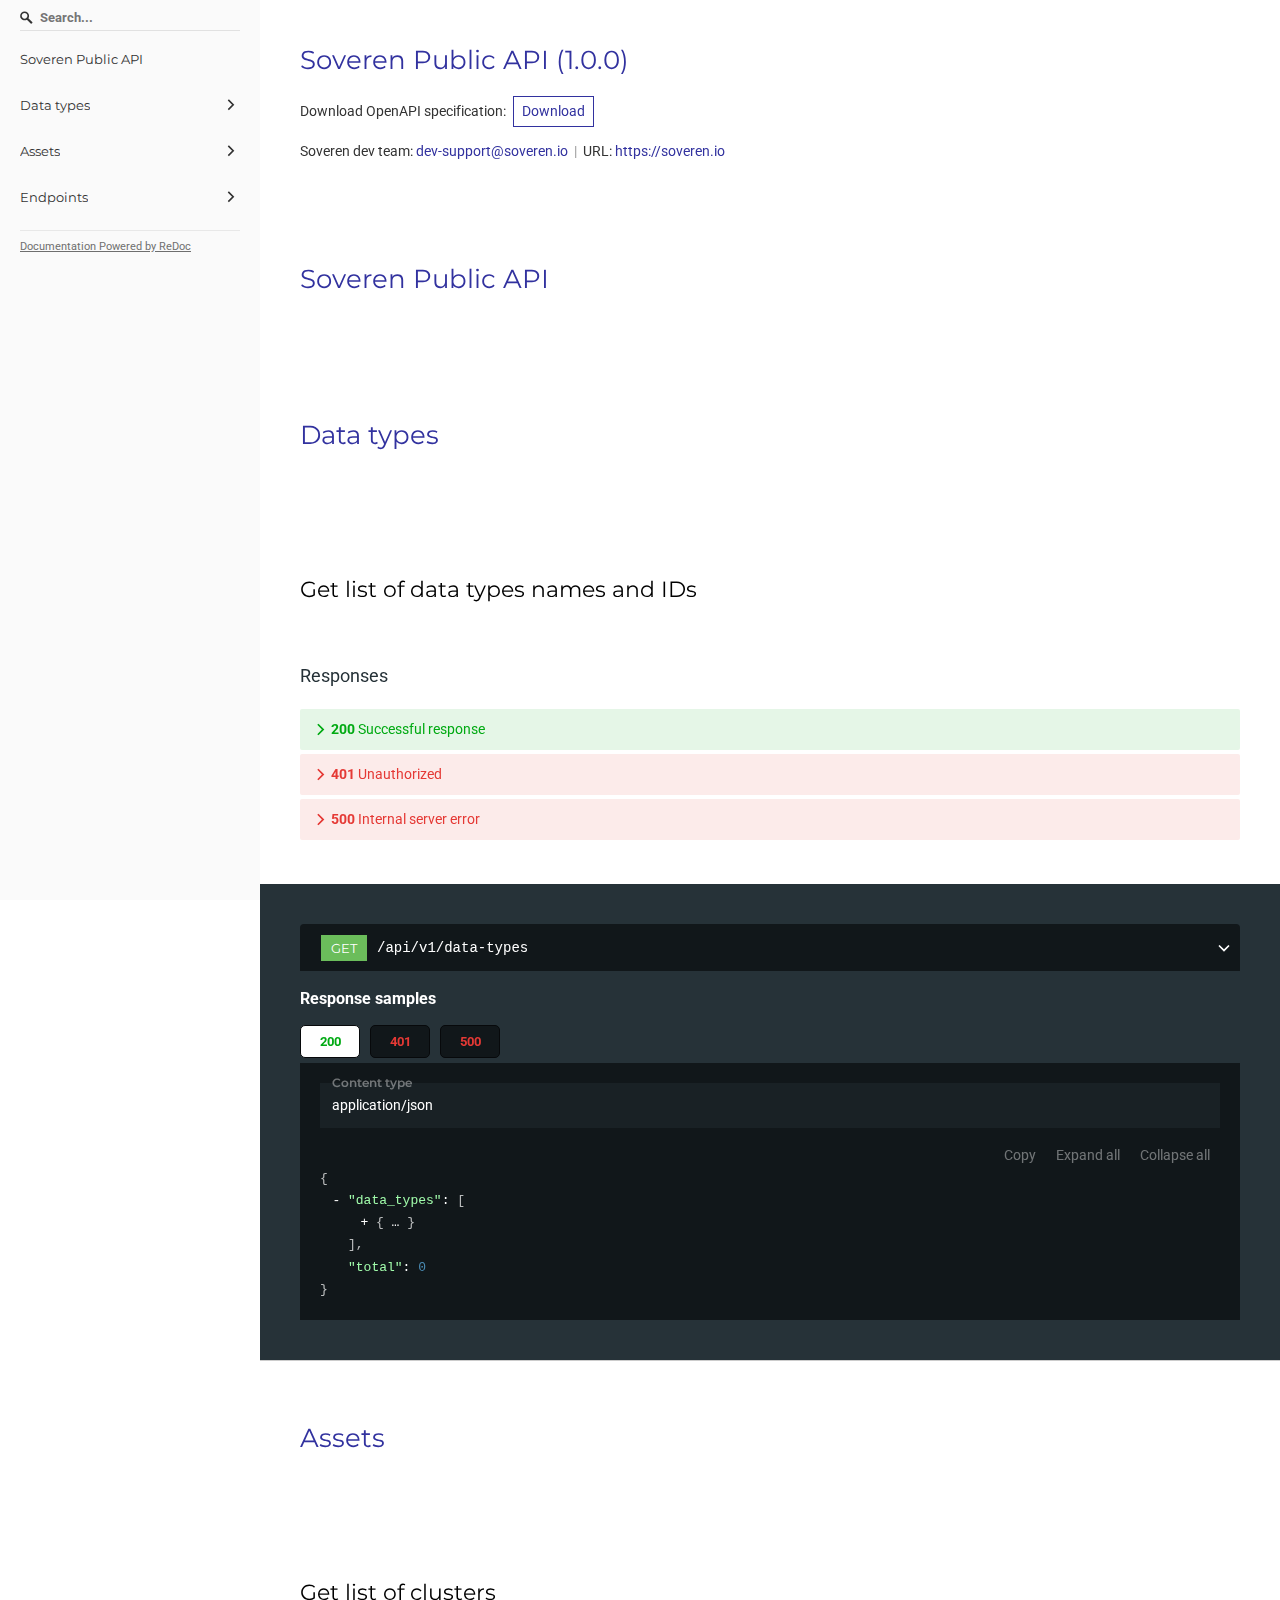
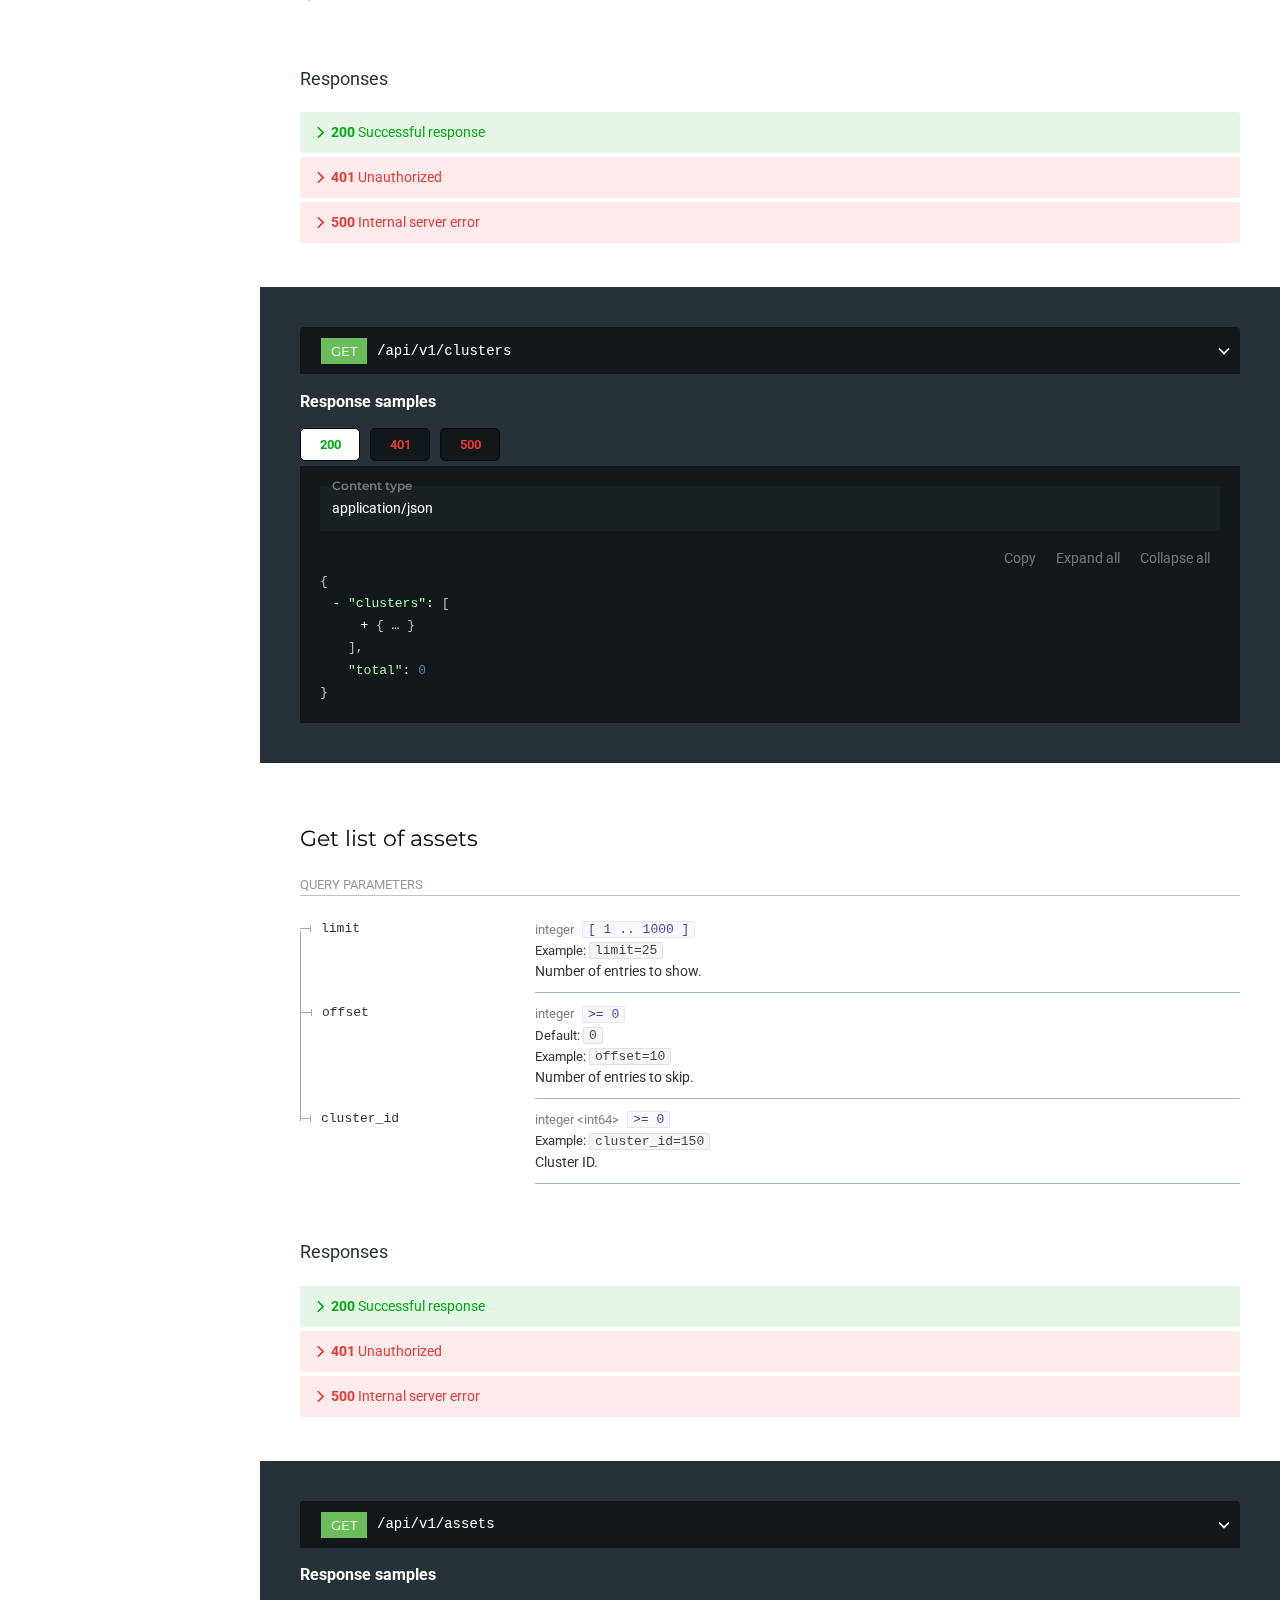
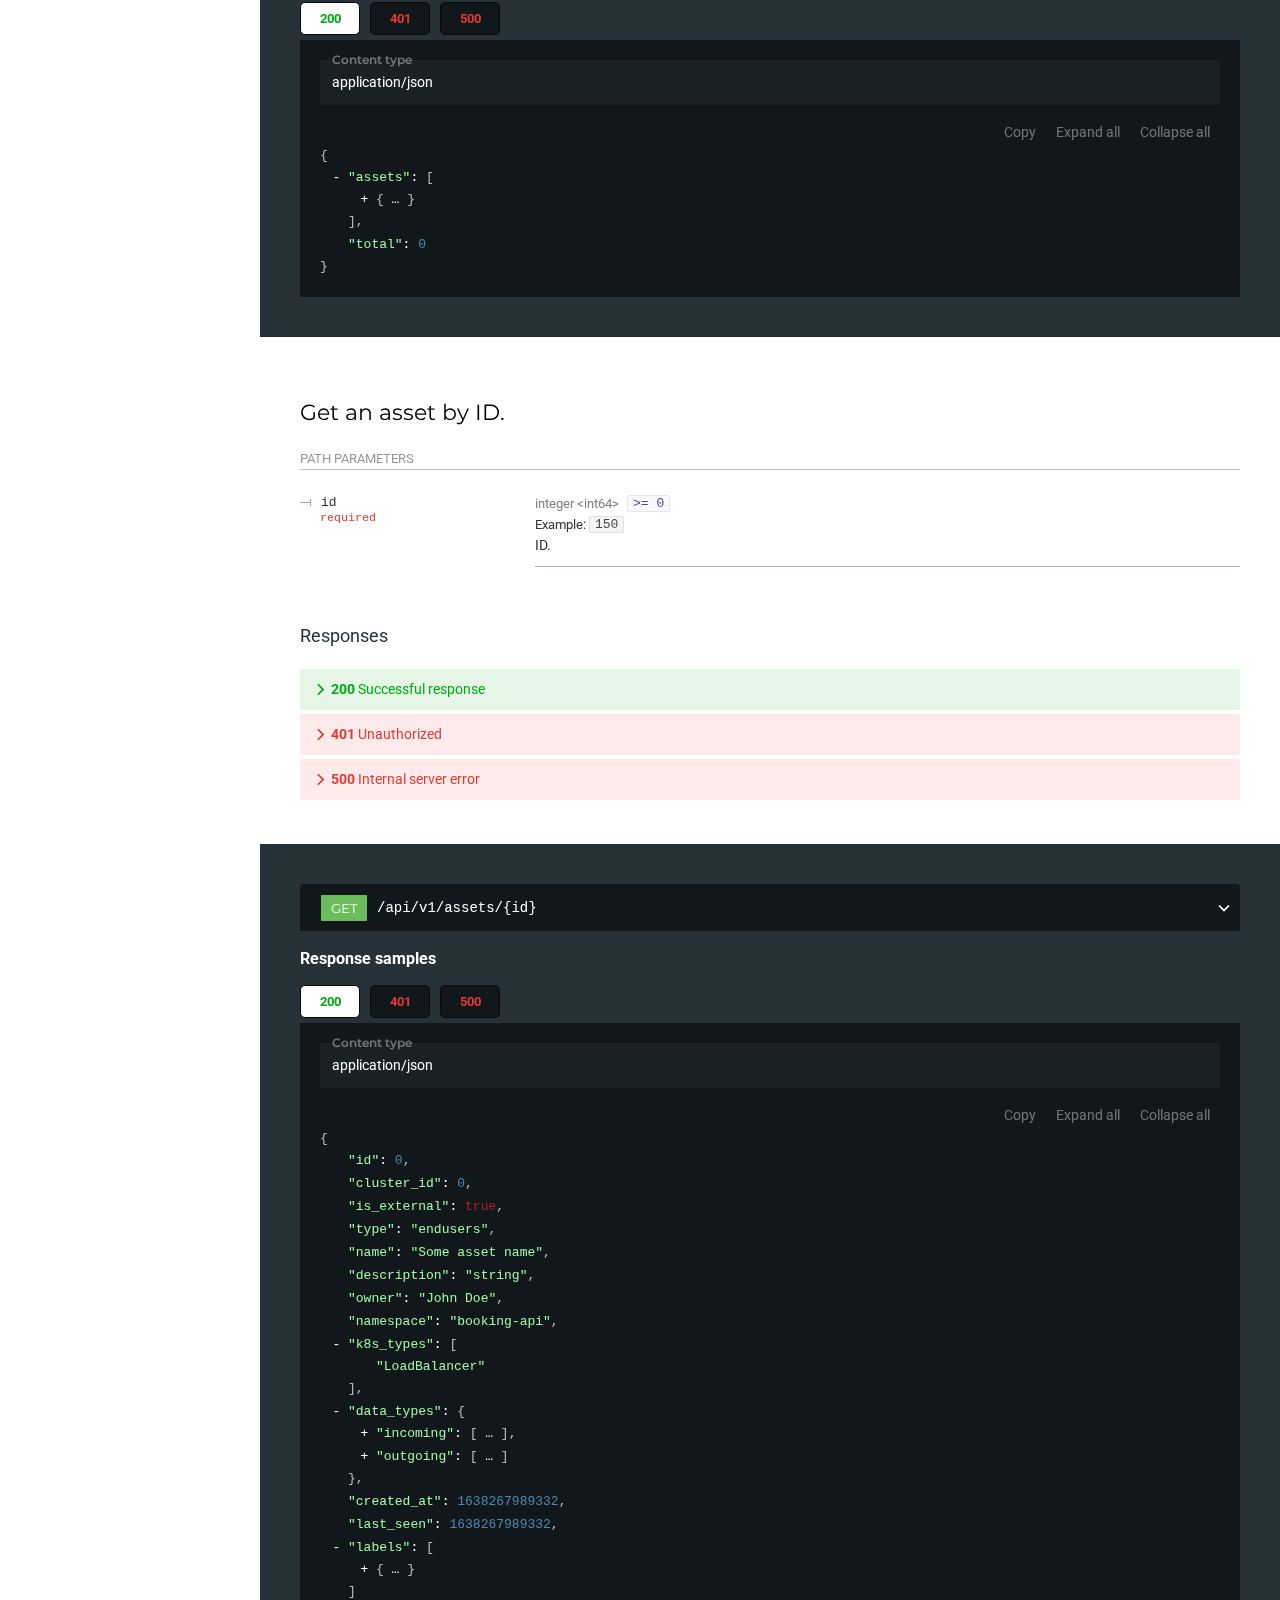
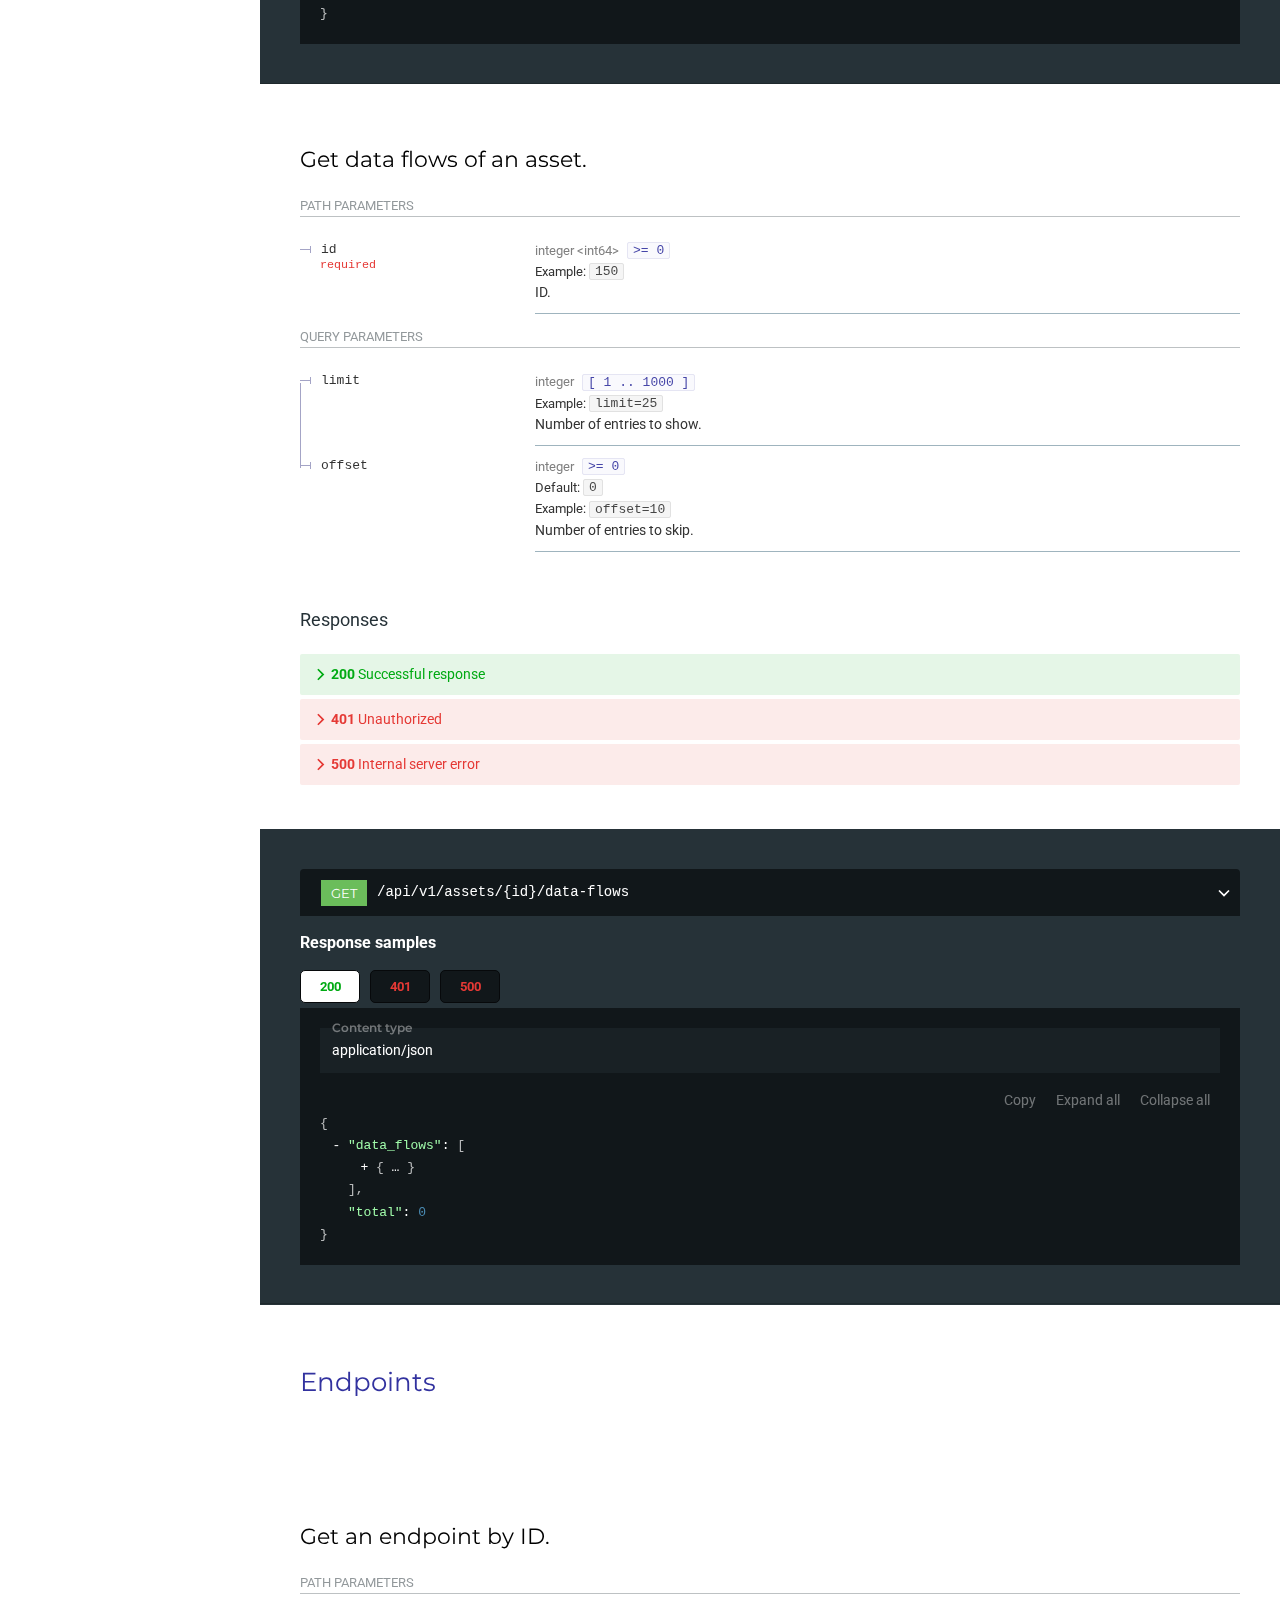
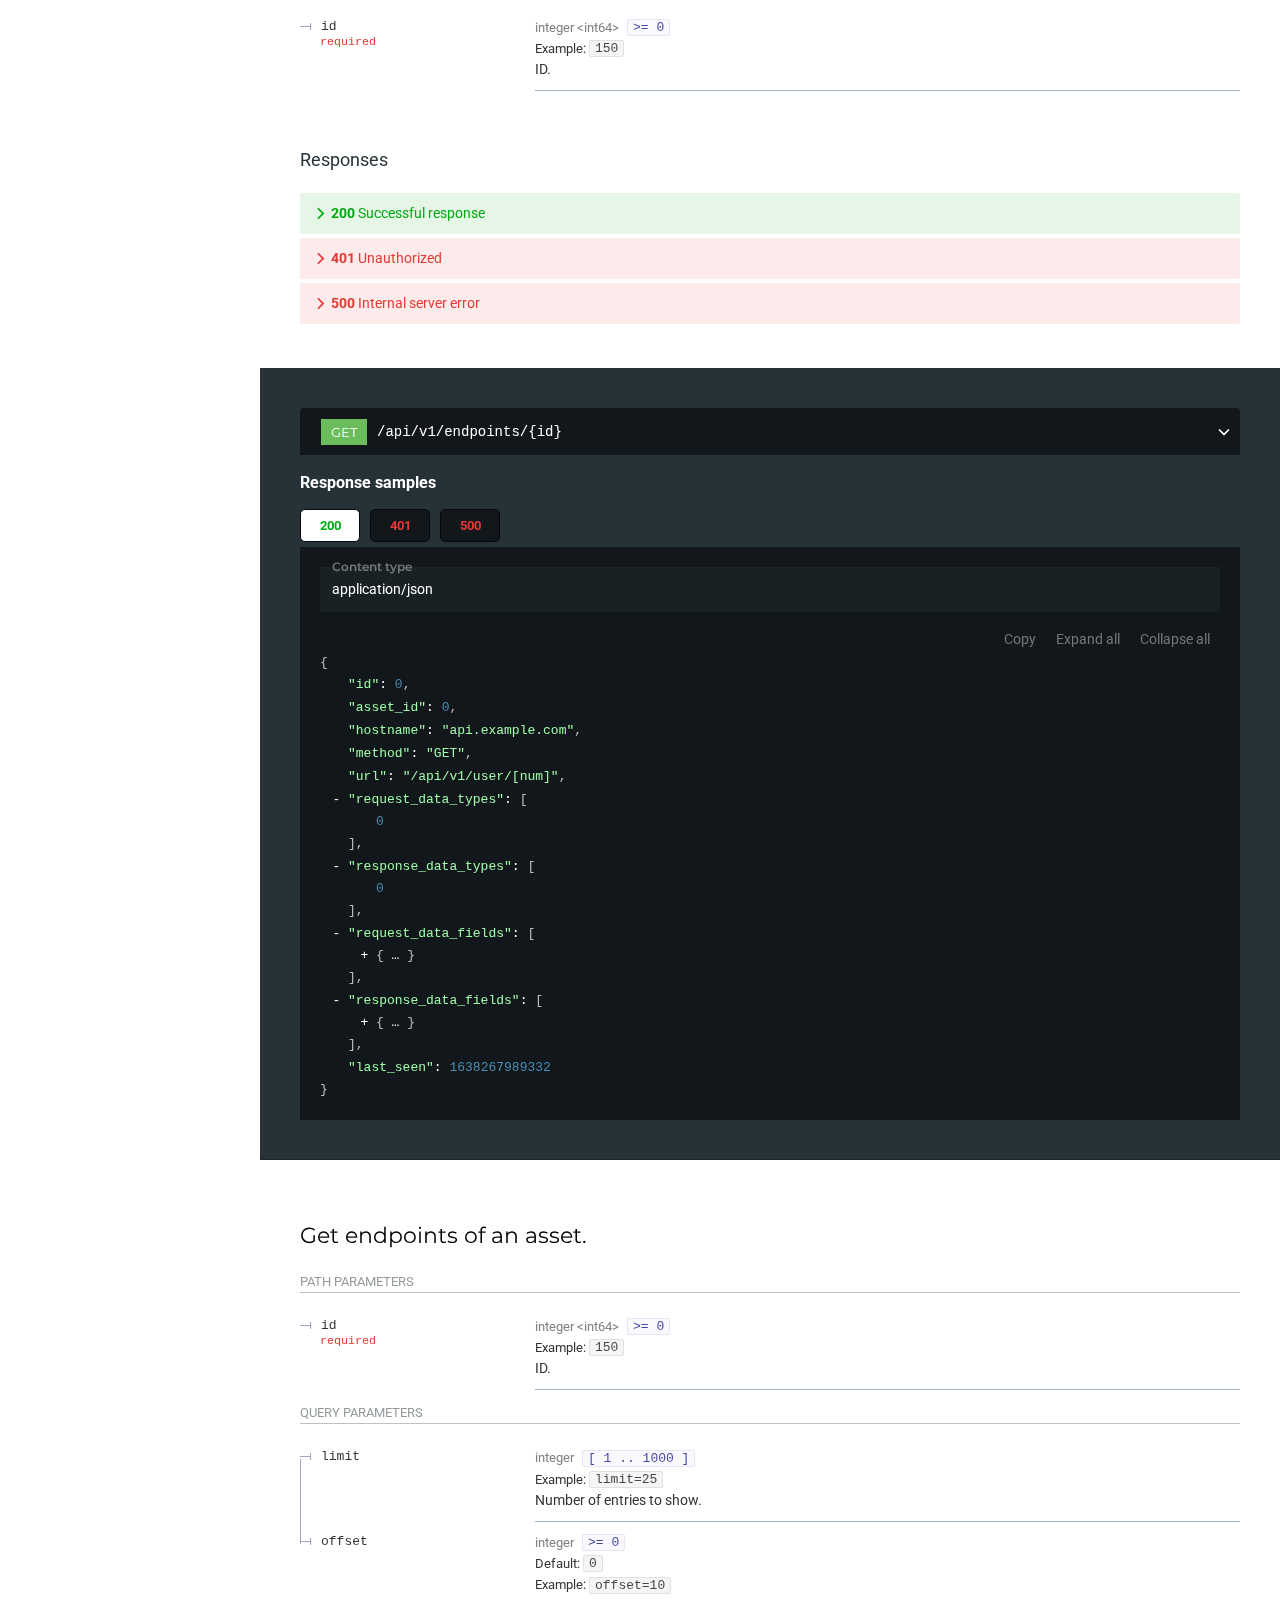
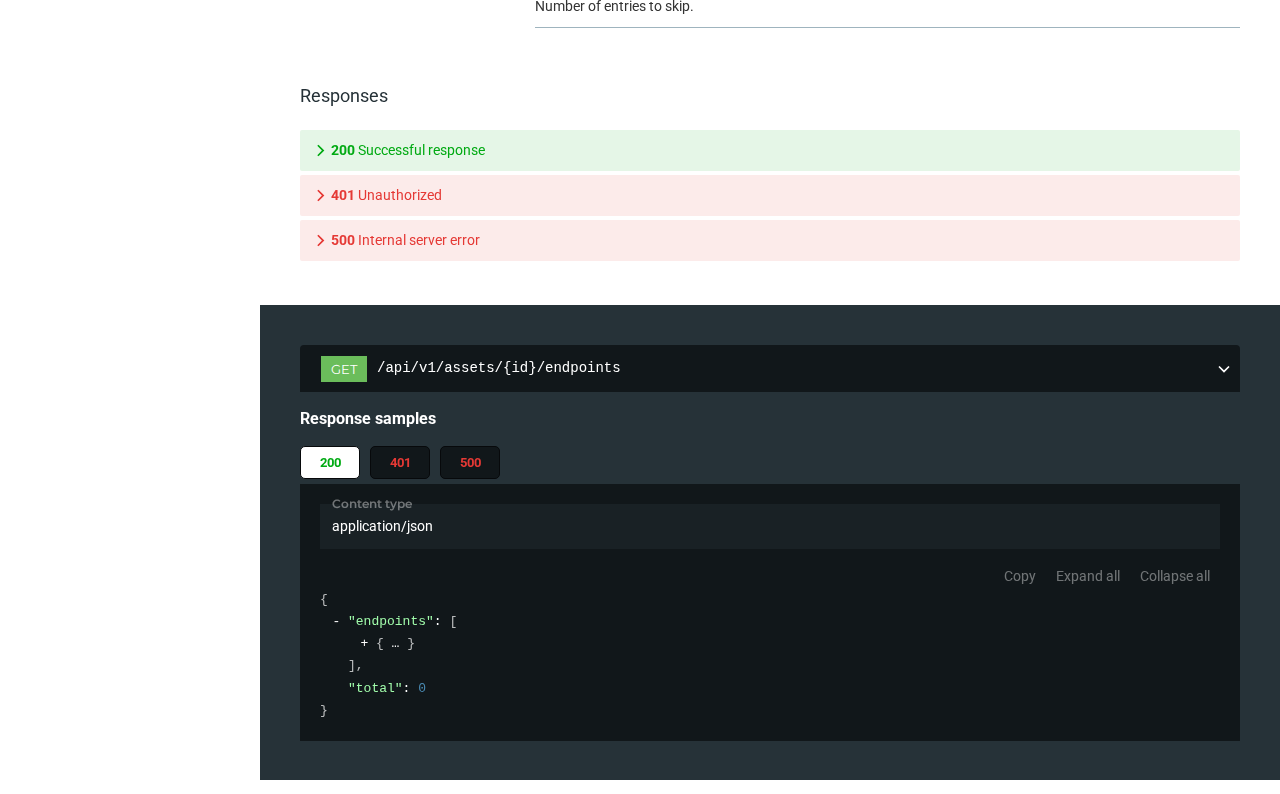
==== commit 6bdc4a5e: "Update api docs 2023-09-27T14:02:57" ====
--- a/tree/api/docs/integration/api/ref/index.html
+++ b/tree/api/docs/integration/api/ref/index.html
@@ -3,7 +3,7 @@
 
 <head>
   <meta charset="utf8" />
-  <title>Stats service API</title>
+  <title>Soveren Public API</title>
   <!-- needed for adaptive design -->
   <meta name="viewport" content="width=device-width, initial-scale=1">
   <style>
@@ -151,9 +151,9 @@
  * Licensed under MIT
  */
 function lo(e){return getComputedStyle(e)}function co(e,t){for(var n in t){var r=t[n];"number"==typeof r&&(r+="px"),e.style[n]=r}return e}function uo(e){var t=document.createElement("div");return t.className=e,t}var po="undefined"!=typeof Element&&(Element.prototype.matches||Element.prototype.webkitMatchesSelector||Element.prototype.mozMatchesSelector||Element.prototype.msMatchesSelector);function fo(e,t){if(!po)throw new Error("No element matching method supported");return po.call(e,t)}function ho(e){e.remove?e.remove():e.parentNode&&e.parentNode.removeChild(e)}function mo(e,t){return Array.prototype.filter.call(e.children,(function(e){return fo(e,t)}))}var go="ps",yo="ps__rtl",vo={thumb:function(e){return"ps__thumb-"+e},rail:function(e){return"ps__rail-"+e},consuming:"ps__child--consume"},bo={focus:"ps--focus",clicking:"ps--clicking",active:function(e){return"ps--active-"+e},scrolling:function(e){return"ps--scrolling-"+e}},xo={x:null,y:null};function wo(e,t){var n=e.element.classList,r=bo.scrolling(t);n.contains(r)?clearTimeout(xo[t]):n.add(r)}function ko(e,t){xo[t]=setTimeout((function(){return e.isAlive&&e.element.classList.remove(bo.scrolling(t))}),e.settings.scrollingThreshold)}var Oo=function(e){this.element=e,this.handlers={}},_o={isEmpty:{configurable:!0}};Oo.prototype.bind=function(e,t){void 0===this.handlers[e]&&(this.handlers[e]=[]),this.handlers[e].push(t),this.element.addEventListener(e,t,!1)},Oo.prototype.unbind=function(e,t){var n=this;this.handlers[e]=this.handlers[e].filter((function(r){return!(!t||r===t)||(n.element.removeEventListener(e,r,!1),!1)}))},Oo.prototype.unbindAll=function(){for(var e in this.handlers)this.unbind(e)},_o.isEmpty.get=function(){var e=this;return Object.keys(this.handlers).every((function(t){return 0===e.handlers[t].length}))},Object.defineProperties(Oo.prototype,_o);var Eo=function(){this.eventElements=[]};function So(e){if("function"==typeof window.CustomEvent)return new CustomEvent(e);var t=document.createEvent("CustomEvent");return t.initCustomEvent(e,!1,!1,void 0),t}function To(e,t,n,r,o){var i;if(void 0===r&&(r=!0),void 0===o&&(o=!1),"top"===t)i=["contentHeight","containerHeight","scrollTop","y","up","down"];else{if("left"!==t)throw new Error("A proper axis should be provided");i=["contentWidth","containerWidth","scrollLeft","x","left","right"]}!function(e,t,n,r,o){var i=n[0],a=n[1],s=n[2],l=n[3],c=n[4],u=n[5];void 0===r&&(r=!0);void 0===o&&(o=!1);var p=e.element;e.reach[l]=null,p[s]<1&&(e.reach[l]="start");p[s]>e[i]-e[a]-1&&(e.reach[l]="end");t&&(p.dispatchEvent(So("ps-scroll-"+l)),t<0?p.dispatchEvent(So("ps-scroll-"+c)):t>0&&p.dispatchEvent(So("ps-scroll-"+u)),r&&function(e,t){wo(e,t),ko(e,t)}(e,l));e.reach[l]&&(t||o)&&p.dispatchEvent(So("ps-"+l+"-reach-"+e.reach[l]))}(e,n,i,r,o)}function jo(e){return parseInt(e,10)||0}Eo.prototype.eventElement=function(e){var t=this.eventElements.filter((function(t){return t.element===e}))[0];return t||(t=new Oo(e),this.eventElements.push(t)),t},Eo.prototype.bind=function(e,t,n){this.eventElement(e).bind(t,n)},Eo.prototype.unbind=function(e,t,n){var r=this.eventElement(e);r.unbind(t,n),r.isEmpty&&this.eventElements.splice(this.eventElements.indexOf(r),1)},Eo.prototype.unbindAll=function(){this.eventElements.forEach((function(e){return e.unbindAll()})),this.eventElements=[]},Eo.prototype.once=function(e,t,n){var r=this.eventElement(e),o=function(e){r.unbind(t,o),n(e)};r.bind(t,o)};var Co={isWebKit:"undefined"!=typeof document&&"WebkitAppearance"in document.documentElement.style,supportsTouch:"undefined"!=typeof window&&("ontouchstart"in window||"maxTouchPoints"in window.navigator&&window.navigator.maxTouchPoints>0||window.DocumentTouch&&document instanceof window.DocumentTouch),supportsIePointer:"undefined"!=typeof navigator&&navigator.msMaxTouchPoints,isChrome:"undefined"!=typeof navigator&&/Chrome/i.test(navigator&&navigator.userAgent)};function Ao(e){var t=e.element,n=Math.floor(t.scrollTop),r=t.getBoundingClientRect();e.containerWidth=Math.ceil(r.width),e.containerHeight=Math.ceil(r.height),e.contentWidth=t.scrollWidth,e.contentHeight=t.scrollHeight,t.contains(e.scrollbarXRail)||(mo(t,vo.rail("x")).forEach((function(e){return ho(e)})),t.appendChild(e.scrollbarXRail)),t.contains(e.scrollbarYRail)||(mo(t,vo.rail("y")).forEach((function(e){return ho(e)})),t.appendChild(e.scrollbarYRail)),!e.settings.suppressScrollX&&e.containerWidth+e.settings.scrollXMarginOffset<e.contentWidth?(e.scrollbarXActive=!0,e.railXWidth=e.containerWidth-e.railXMarginWidth,e.railXRatio=e.containerWidth/e.railXWidth,e.scrollbarXWidth=Io(e,jo(e.railXWidth*e.containerWidth/e.contentWidth)),e.scrollbarXLeft=jo((e.negativeScrollAdjustment+t.scrollLeft)*(e.railXWidth-e.scrollbarXWidth)/(e.contentWidth-e.containerWidth))):e.scrollbarXActive=!1,!e.settings.suppressScrollY&&e.containerHeight+e.settings.scrollYMarginOffset<e.contentHeight?(e.scrollbarYActive=!0,e.railYHeight=e.containerHeight-e.railYMarginHeight,e.railYRatio=e.containerHeight/e.railYHeight,e.scrollbarYHeight=Io(e,jo(e.railYHeight*e.containerHeight/e.contentHeight)),e.scrollbarYTop=jo(n*(e.railYHeight-e.scrollbarYHeight)/(e.contentHeight-e.containerHeight))):e.scrollbarYActive=!1,e.scrollbarXLeft>=e.railXWidth-e.scrollbarXWidth&&(e.scrollbarXLeft=e.railXWidth-e.scrollbarXWidth),e.scrollbarYTop>=e.railYHeight-e.scrollbarYHeight&&(e.scrollbarYTop=e.railYHeight-e.scrollbarYHeight),function(e,t){var n={width:t.railXWidth},r=Math.floor(e.scrollTop);t.isRtl?n.left=t.negativeScrollAdjustment+e.scrollLeft+t.containerWidth-t.contentWidth:n.left=e.scrollLeft;t.isScrollbarXUsingBottom?n.bottom=t.scrollbarXBottom-r:n.top=t.scrollbarXTop+r;co(t.scrollbarXRail,n);var o={top:r,height:t.railYHeight};t.isScrollbarYUsingRight?t.isRtl?o.right=t.contentWidth-(t.negativeScrollAdjustment+e.scrollLeft)-t.scrollbarYRight-t.scrollbarYOuterWidth-9:o.right=t.scrollbarYRight-e.scrollLeft:t.isRtl?o.left=t.negativeScrollAdjustment+e.scrollLeft+2*t.containerWidth-t.contentWidth-t.scrollbarYLeft-t.scrollbarYOuterWidth:o.left=t.scrollbarYLeft+e.scrollLeft;co(t.scrollbarYRail,o),co(t.scrollbarX,{left:t.scrollbarXLeft,width:t.scrollbarXWidth-t.railBorderXWidth}),co(t.scrollbarY,{top:t.scrollbarYTop,height:t.scrollbarYHeight-t.railBorderYWidth})}(t,e),e.scrollbarXActive?t.classList.add(bo.active("x")):(t.classList.remove(bo.active("x")),e.scrollbarXWidth=0,e.scrollbarXLeft=0,t.scrollLeft=!0===e.isRtl?e.contentWidth:0),e.scrollbarYActive?t.classList.add(bo.active("y")):(t.classList.remove(bo.active("y")),e.scrollbarYHeight=0,e.scrollbarYTop=0,t.scrollTop=0)}function Io(e,t){return e.settings.minScrollbarLength&&(t=Math.max(t,e.settings.minScrollbarLength)),e.settings.maxScrollbarLength&&(t=Math.min(t,e.settings.maxScrollbarLength)),t}function Po(e,t){var n=t[0],r=t[1],o=t[2],i=t[3],a=t[4],s=t[5],l=t[6],c=t[7],u=t[8],p=e.element,f=null,d=null,h=null;function m(t){t.touches&&t.touches[0]&&(t[o]=t.touches[0].pageY),p[l]=f+h*(t[o]-d),wo(e,c),Ao(e),t.stopPropagation(),t.preventDefault()}function g(){ko(e,c),e[u].classList.remove(bo.clicking),e.event.unbind(e.ownerDocument,"mousemove",m)}function y(t,a){f=p[l],a&&t.touches&&(t[o]=t.touches[0].pageY),d=t[o],h=(e[r]-e[n])/(e[i]-e[s]),a?e.event.bind(e.ownerDocument,"touchmove",m):(e.event.bind(e.ownerDocument,"mousemove",m),e.event.once(e.ownerDocument,"mouseup",g),t.preventDefault()),e[u].classList.add(bo.clicking),t.stopPropagation()}e.event.bind(e[a],"mousedown",(function(e){y(e)})),e.event.bind(e[a],"touchstart",(function(e){y(e,!0)}))}var Ro={"click-rail":function(e){e.element,e.event.bind(e.scrollbarY,"mousedown",(function(e){return e.stopPropagation()})),e.event.bind(e.scrollbarYRail,"mousedown",(function(t){var n=t.pageY-window.pageYOffset-e.scrollbarYRail.getBoundingClientRect().top>e.scrollbarYTop?1:-1;e.element.scrollTop+=n*e.containerHeight,Ao(e),t.stopPropagation()})),e.event.bind(e.scrollbarX,"mousedown",(function(e){return e.stopPropagation()})),e.event.bind(e.scrollbarXRail,"mousedown",(function(t){var n=t.pageX-window.pageXOffset-e.scrollbarXRail.getBoundingClientRect().left>e.scrollbarXLeft?1:-1;e.element.scrollLeft+=n*e.containerWidth,Ao(e),t.stopPropagation()}))},"drag-thumb":function(e){Po(e,["containerWidth","contentWidth","pageX","railXWidth","scrollbarX","scrollbarXWidth","scrollLeft","x","scrollbarXRail"]),Po(e,["containerHeight","contentHeight","pageY","railYHeight","scrollbarY","scrollbarYHeight","scrollTop","y","scrollbarYRail"])},keyboard:function(e){var t=e.element;e.event.bind(e.ownerDocument,"keydown",(function(n){if(!(n.isDefaultPrevented&&n.isDefaultPrevented()||n.defaultPrevented)&&(fo(t,":hover")||fo(e.scrollbarX,":focus")||fo(e.scrollbarY,":focus"))){var r,o=document.activeElement?document.activeElement:e.ownerDocument.activeElement;if(o){if("IFRAME"===o.tagName)o=o.contentDocument.activeElement;else for(;o.shadowRoot;)o=o.shadowRoot.activeElement;if(fo(r=o,"input,[contenteditable]")||fo(r,"select,[contenteditable]")||fo(r,"textarea,[contenteditable]")||fo(r,"button,[contenteditable]"))return}var i=0,a=0;switch(n.which){case 37:i=n.metaKey?-e.contentWidth:n.altKey?-e.containerWidth:-30;break;case 38:a=n.metaKey?e.contentHeight:n.altKey?e.containerHeight:30;break;case 39:i=n.metaKey?e.contentWidth:n.altKey?e.containerWidth:30;break;case 40:a=n.metaKey?-e.contentHeight:n.altKey?-e.containerHeight:-30;break;case 32:a=n.shiftKey?e.containerHeight:-e.containerHeight;break;case 33:a=e.containerHeight;break;case 34:a=-e.containerHeight;break;case 36:a=e.contentHeight;break;case 35:a=-e.contentHeight;break;default:return}e.settings.suppressScrollX&&0!==i||e.settings.suppressScrollY&&0!==a||(t.scrollTop-=a,t.scrollLeft+=i,Ao(e),function(n,r){var o=Math.floor(t.scrollTop);if(0===n){if(!e.scrollbarYActive)return!1;if(0===o&&r>0||o>=e.contentHeight-e.containerHeight&&r<0)return!e.settings.wheelPropagation}var i=t.scrollLeft;if(0===r){if(!e.scrollbarXActive)return!1;if(0===i&&n<0||i>=e.contentWidth-e.containerWidth&&n>0)return!e.settings.wheelPropagation}return!0}(i,a)&&n.preventDefault())}}))},wheel:function(e){var t=e.element;function n(n){var r=function(e){var t=e.deltaX,n=-1*e.deltaY;return void 0!==t&&void 0!==n||(t=-1*e.wheelDeltaX/6,n=e.wheelDeltaY/6),e.deltaMode&&1===e.deltaMode&&(t*=10,n*=10),t!=t&&n!=n&&(t=0,n=e.wheelDelta),e.shiftKey?[-n,-t]:[t,n]}(n),o=r[0],i=r[1];if(!function(e,n,r){if(!Co.isWebKit&&t.querySelector("select:focus"))return!0;if(!t.contains(e))return!1;for(var o=e;o&&o!==t;){if(o.classList.contains(vo.consuming))return!0;var i=lo(o);if(r&&i.overflowY.match(/(scroll|auto)/)){var a=o.scrollHeight-o.clientHeight;if(a>0&&(o.scrollTop>0&&r<0||o.scrollTop<a&&r>0))return!0}if(n&&i.overflowX.match(/(scroll|auto)/)){var s=o.scrollWidth-o.clientWidth;if(s>0&&(o.scrollLeft>0&&n<0||o.scrollLeft<s&&n>0))return!0}o=o.parentNode}return!1}(n.target,o,i)){var a=!1;e.settings.useBothWheelAxes?e.scrollbarYActive&&!e.scrollbarXActive?(i?t.scrollTop-=i*e.settings.wheelSpeed:t.scrollTop+=o*e.settings.wheelSpeed,a=!0):e.scrollbarXActive&&!e.scrollbarYActive&&(o?t.scrollLeft+=o*e.settings.wheelSpeed:t.scrollLeft-=i*e.settings.wheelSpeed,a=!0):(t.scrollTop-=i*e.settings.wheelSpeed,t.scrollLeft+=o*e.settings.wheelSpeed),Ao(e),(a=a||function(n,r){var o=Math.floor(t.scrollTop),i=0===t.scrollTop,a=o+t.offsetHeight===t.scrollHeight,s=0===t.scrollLeft,l=t.scrollLeft+t.offsetWidth===t.scrollWidth;return!(Math.abs(r)>Math.abs(n)?i||a:s||l)||!e.settings.wheelPropagation}(o,i))&&!n.ctrlKey&&(n.stopPropagation(),n.preventDefault())}}void 0!==window.onwheel?e.event.bind(t,"wheel",n):void 0!==window.onmousewheel&&e.event.bind(t,"mousewheel",n)},touch:function(e){if(Co.supportsTouch||Co.supportsIePointer){var t=e.element,n={},r=0,o={},i=null;Co.supportsTouch?(e.event.bind(t,"touchstart",c),e.event.bind(t,"touchmove",u),e.event.bind(t,"touchend",p)):Co.supportsIePointer&&(window.PointerEvent?(e.event.bind(t,"pointerdown",c),e.event.bind(t,"pointermove",u),e.event.bind(t,"pointerup",p)):window.MSPointerEvent&&(e.event.bind(t,"MSPointerDown",c),e.event.bind(t,"MSPointerMove",u),e.event.bind(t,"MSPointerUp",p)))}function a(n,r){t.scrollTop-=r,t.scrollLeft-=n,Ao(e)}function s(e){return e.targetTouches?e.targetTouches[0]:e}function l(e){return(!e.pointerType||"pen"!==e.pointerType||0!==e.buttons)&&(!(!e.targetTouches||1!==e.targetTouches.length)||!(!e.pointerType||"mouse"===e.pointerType||e.pointerType===e.MSPOINTER_TYPE_MOUSE))}function c(e){if(l(e)){var t=s(e);n.pageX=t.pageX,n.pageY=t.pageY,r=(new Date).getTime(),null!==i&&clearInterval(i)}}function u(i){if(l(i)){var c=s(i),u={pageX:c.pageX,pageY:c.pageY},p=u.pageX-n.pageX,f=u.pageY-n.pageY;if(function(e,n,r){if(!t.contains(e))return!1;for(var o=e;o&&o!==t;){if(o.classList.contains(vo.consuming))return!0;var i=lo(o);if(r&&i.overflowY.match(/(scroll|auto)/)){var a=o.scrollHeight-o.clientHeight;if(a>0&&(o.scrollTop>0&&r<0||o.scrollTop<a&&r>0))return!0}if(n&&i.overflowX.match(/(scroll|auto)/)){var s=o.scrollWidth-o.clientWidth;if(s>0&&(o.scrollLeft>0&&n<0||o.scrollLeft<s&&n>0))return!0}o=o.parentNode}return!1}(i.target,p,f))return;a(p,f),n=u;var d=(new Date).getTime(),h=d-r;h>0&&(o.x=p/h,o.y=f/h,r=d),function(n,r){var o=Math.floor(t.scrollTop),i=t.scrollLeft,a=Math.abs(n),s=Math.abs(r);if(s>a){if(r<0&&o===e.contentHeight-e.containerHeight||r>0&&0===o)return 0===window.scrollY&&r>0&&Co.isChrome}else if(a>s&&(n<0&&i===e.contentWidth-e.containerWidth||n>0&&0===i))return!0;return!0}(p,f)&&i.preventDefault()}}function p(){e.settings.swipeEasing&&(clearInterval(i),i=setInterval((function(){e.isInitialized?clearInterval(i):o.x||o.y?Math.abs(o.x)<.01&&Math.abs(o.y)<.01?clearInterval(i):(a(30*o.x,30*o.y),o.x*=.8,o.y*=.8):clearInterval(i)}),10))}}},No=function(e,t){var n=this;if(void 0===t&&(t={}),"string"==typeof e&&(e=document.querySelector(e)),!e||!e.nodeName)throw new Error("no element is specified to initialize PerfectScrollbar");for(var r in this.element=e,e.classList.add(go),this.settings={handlers:["click-rail","drag-thumb","keyboard","wheel","touch"],maxScrollbarLength:null,minScrollbarLength:null,scrollingThreshold:1e3,scrollXMarginOffset:0,scrollYMarginOffset:0,suppressScrollX:!1,suppressScrollY:!1,swipeEasing:!0,useBothWheelAxes:!1,wheelPropagation:!0,wheelSpeed:1},t)this.settings[r]=t[r];this.containerWidth=null,this.containerHeight=null,this.contentWidth=null,this.contentHeight=null;var o,i,a=function(){return e.classList.add(bo.focus)},s=function(){return e.classList.remove(bo.focus)};this.isRtl="rtl"===lo(e).direction,!0===this.isRtl&&e.classList.add(yo),this.isNegativeScroll=(i=e.scrollLeft,e.scrollLeft=-1,o=e.scrollLeft<0,e.scrollLeft=i,o),this.negativeScrollAdjustment=this.isNegativeScroll?e.scrollWidth-e.clientWidth:0,this.event=new Eo,this.ownerDocument=e.ownerDocument||document,this.scrollbarXRail=uo(vo.rail("x")),e.appendChild(this.scrollbarXRail),this.scrollbarX=uo(vo.thumb("x")),this.scrollbarXRail.appendChild(this.scrollbarX),this.scrollbarX.setAttribute("tabindex",0),this.event.bind(this.scrollbarX,"focus",a),this.event.bind(this.scrollbarX,"blur",s),this.scrollbarXActive=null,this.scrollbarXWidth=null,this.scrollbarXLeft=null;var l=lo(this.scrollbarXRail);this.scrollbarXBottom=parseInt(l.bottom,10),isNaN(this.scrollbarXBottom)?(this.isScrollbarXUsingBottom=!1,this.scrollbarXTop=jo(l.top)):this.isScrollbarXUsingBottom=!0,this.railBorderXWidth=jo(l.borderLeftWidth)+jo(l.borderRightWidth),co(this.scrollbarXRail,{display:"block"}),this.railXMarginWidth=jo(l.marginLeft)+jo(l.marginRight),co(this.scrollbarXRail,{display:""}),this.railXWidth=null,this.railXRatio=null,this.scrollbarYRail=uo(vo.rail("y")),e.appendChild(this.scrollbarYRail),this.scrollbarY=uo(vo.thumb("y")),this.scrollbarYRail.appendChild(this.scrollbarY),this.scrollbarY.setAttribute("tabindex",0),this.event.bind(this.scrollbarY,"focus",a),this.event.bind(this.scrollbarY,"blur",s),this.scrollbarYActive=null,this.scrollbarYHeight=null,this.scrollbarYTop=null;var c=lo(this.scrollbarYRail);this.scrollbarYRight=parseInt(c.right,10),isNaN(this.scrollbarYRight)?(this.isScrollbarYUsingRight=!1,this.scrollbarYLeft=jo(c.left)):this.isScrollbarYUsingRight=!0,this.scrollbarYOuterWidth=this.isRtl?function(e){var t=lo(e);return jo(t.width)+jo(t.paddingLeft)+jo(t.paddingRight)+jo(t.borderLeftWidth)+jo(t.borderRightWidth)}(this.scrollbarY):null,this.railBorderYWidth=jo(c.borderTopWidth)+jo(c.borderBottomWidth),co(this.scrollbarYRail,{display:"block"}),this.railYMarginHeight=jo(c.marginTop)+jo(c.marginBottom),co(this.scrollbarYRail,{display:""}),this.railYHeight=null,this.railYRatio=null,this.reach={x:e.scrollLeft<=0?"start":e.scrollLeft>=this.contentWidth-this.containerWidth?"end":null,y:e.scrollTop<=0?"start":e.scrollTop>=this.contentHeight-this.containerHeight?"end":null},this.isAlive=!0,this.settings.handlers.forEach((function(e){return Ro[e](n)})),this.lastScrollTop=Math.floor(e.scrollTop),this.lastScrollLeft=e.scrollLeft,this.event.bind(this.element,"scroll",(function(e){return n.onScroll(e)})),Ao(this)};No.prototype.update=function(){this.isAlive&&(this.negativeScrollAdjustment=this.isNegativeScroll?this.element.scrollWidth-this.element.clientWidth:0,co(this.scrollbarXRail,{display:"block"}),co(this.scrollbarYRail,{display:"block"}),this.railXMarginWidth=jo(lo(this.scrollbarXRail).marginLeft)+jo(lo(this.scrollbarXRail).marginRight),this.railYMarginHeight=jo(lo(this.scrollbarYRail).marginTop)+jo(lo(this.scrollbarYRail).marginBottom),co(this.scrollbarXRail,{display:"none"}),co(this.scrollbarYRail,{display:"none"}),Ao(this),To(this,"top",0,!1,!0),To(this,"left",0,!1,!0),co(this.scrollbarXRail,{display:""}),co(this.scrollbarYRail,{display:""}))},No.prototype.onScroll=function(e){this.isAlive&&(Ao(this),To(this,"top",this.element.scrollTop-this.lastScrollTop),To(this,"left",this.element.scrollLeft-this.lastScrollLeft),this.lastScrollTop=Math.floor(this.element.scrollTop),this.lastScrollLeft=this.element.scrollLeft)},No.prototype.destroy=function(){this.isAlive&&(this.event.unbindAll(),ho(this.scrollbarX),ho(this.scrollbarY),ho(this.scrollbarXRail),ho(this.scrollbarYRail),this.removePsClasses(),this.element=null,this.scrollbarX=null,this.scrollbarY=null,this.scrollbarXRail=null,this.scrollbarYRail=null,this.isAlive=!1)},No.prototype.removePsClasses=function(){this.element.className=this.element.className.split(" ").filter((function(e){return!e.match(/^ps([-_].+|)$/)})).join(" ")};var Lo,Mo,Do=No,Fo=n(100),zo=n.n(Fo),Uo=Do||r,Bo=xe(Lo||(Lo=Object(o.__makeTemplateObject)(["",""],["",""])),zo.a&&zo.a.toString()),$o=_e.div(Mo||(Mo=Object(o.__makeTemplateObject)(["\n  position: relative;\n"],["\n  position: relative;\n"]))),qo=function(e){function t(){var t=null!==e&&e.apply(this,arguments)||this;return t.handleRef=function(e){t._container=e},t}return Object(o.__extends)(t,e),t.prototype.componentDidMount=function(){var e=this._container.parentElement&&this._container.parentElement.scrollTop||0;this.inst=new Uo(this._container,this.props.options||{}),this._container.scrollTo&&this._container.scrollTo(0,e)},t.prototype.componentDidUpdate=function(){this.inst.update()},t.prototype.componentWillUnmount=function(){this.inst.destroy()},t.prototype.render=function(){var e=this.props,t=e.children,n=e.className,r=e.updateFn;return r&&r(this.componentDidUpdate.bind(this)),i.createElement(i.Fragment,null,i.createElement(Bo,null),i.createElement($o,{className:"scrollbar-container "+n,ref:this.handleRef},t))},t}(i.Component);function Wo(e){return i.createElement(Me.Consumer,null,(function(t){return t.nativeScrollbars?i.createElement("div",{style:{overflow:"auto",msOverflowStyle:"-ms-autohiding-scrollbar"}},e.children):i.createElement(qo,Object(o.__assign)({},e),e.children)}))}function Ho(e){var t=e.Label,n=void 0===t?_r:t,r=e.Dropdown,a=void 0===r?Or:r;return 1===e.options.length?i.createElement(n,null,e.options[0].label):i.createElement(a,Object(o.__assign)({},e))}var Vo,Yo,Qo=n(159),Go=be(Vo||(Vo=Object(o.__makeTemplateObject)(["\n  a {\n    text-decoration: none;\n    color: ",";\n\n    &:visited {\n      color: ",";\n    }\n\n    &:hover {\n      color: ",";\n    }\n  }\n"],["\n  a {\n    text-decoration: none;\n    color: ",";\n\n    &:visited {\n      color: ",";\n    }\n\n    &:hover {\n      color: ",";\n    }\n  }\n"])),(function(e){return e.theme.typography.links.color}),(function(e){return e.theme.typography.links.visited}),(function(e){return e.theme.typography.links.hover})),Xo=_e(oo)(Yo||(Yo=Object(o.__makeTemplateObject)(["\n\n  font-family: ",";\n  font-weight: ",";\n  line-height: ",";\n\n  p {\n    &:last-child {\n      margin-bottom: 0;\n    }\n  }\n\n  ","\n\n  ","\n\n  h1 {\n    ",";\n    color: ",";\n    margin-top: 0;\n  }\n\n  h2 {\n    ",";\n    color: ",";\n  }\n\n  code {\n    color: ",";\n    background-color: ",";\n\n    font-family: ",";\n    border-radius: 2px;\n    border: 1px solid rgba(38, 50, 56, 0.1);\n    padding: 0 ","px;\n    font-size: ",";\n    font-weight: ",";\n\n    word-break: break-word;\n  }\n\n  pre {\n    font-family: ",";\n    white-space:",";\n    background-color: #263238;\n    color: white;\n    padding: ","px;\n    overflow-x: auto;\n    line-height: normal;\n    border-radius: 0px\n    border: 1px solid rgba(38, 50, 56, 0.1);\n\n    code {\n      background-color: transparent;\n      color: white;\n      padding: 0;\n\n      &:before,\n      &:after {\n        content: none;\n      }\n    }\n  }\n\n  blockquote {\n    margin: 0;\n    margin-bottom: 1em;\n    padding: 0 15px;\n    color: #777;\n    border-left: 4px solid #ddd;\n  }\n\n  img {\n    max-width: 100%;\n    box-sizing: content-box;\n  }\n\n  ul,\n  ol {\n    padding-left: 2em;\n    margin: 0;\n    margin-bottom: 1em;\n\n    ul, ol {\n      margin-bottom: 0;\n      margin-top: 0;\n    }\n  }\n\n  table {\n    display: block;\n    width: 100%;\n    overflow: auto;\n    word-break: normal;\n    word-break: keep-all;\n    border-collapse: collapse;\n    border-spacing: 0;\n    margin-top: 1.5em;\n    margin-bottom: 1.5em;\n  }\n\n  table tr {\n    background-color: #fff;\n    border-top: 1px solid #ccc;\n\n    &:nth-child(2n) {\n      background-color: ",";\n    }\n  }\n\n  table th,\n  table td {\n    padding: 6px 13px;\n    border: 1px solid #ddd;\n  }\n\n  table th {\n    text-align: left;\n    font-weight: bold;\n  }\n\n  ",";\n\n  ","\n\n  ",";\n"],["\n\n  font-family: ",";\n  font-weight: ",";\n  line-height: ",";\n\n  p {\n    &:last-child {\n      margin-bottom: 0;\n    }\n  }\n\n  ","\n\n  ","\n\n  h1 {\n    ",";\n    color: ",";\n    margin-top: 0;\n  }\n\n  h2 {\n    ",";\n    color: ",";\n  }\n\n  code {\n    color: ",";\n    background-color: ",";\n\n    font-family: ",";\n    border-radius: 2px;\n    border: 1px solid rgba(38, 50, 56, 0.1);\n    padding: 0 ","px;\n    font-size: ",";\n    font-weight: ",";\n\n    word-break: break-word;\n  }\n\n  pre {\n    font-family: ",";\n    white-space:",";\n    background-color: #263238;\n    color: white;\n    padding: ","px;\n    overflow-x: auto;\n    line-height: normal;\n    border-radius: 0px\n    border: 1px solid rgba(38, 50, 56, 0.1);\n\n    code {\n      background-color: transparent;\n      color: white;\n      padding: 0;\n\n      &:before,\n      &:after {\n        content: none;\n      }\n    }\n  }\n\n  blockquote {\n    margin: 0;\n    margin-bottom: 1em;\n    padding: 0 15px;\n    color: #777;\n    border-left: 4px solid #ddd;\n  }\n\n  img {\n    max-width: 100%;\n    box-sizing: content-box;\n  }\n\n  ul,\n  ol {\n    padding-left: 2em;\n    margin: 0;\n    margin-bottom: 1em;\n\n    ul, ol {\n      margin-bottom: 0;\n      margin-top: 0;\n    }\n  }\n\n  table {\n    display: block;\n    width: 100%;\n    overflow: auto;\n    word-break: normal;\n    word-break: keep-all;\n    border-collapse: collapse;\n    border-spacing: 0;\n    margin-top: 1.5em;\n    margin-bottom: 1.5em;\n  }\n\n  table tr {\n    background-color: #fff;\n    border-top: 1px solid #ccc;\n\n    &:nth-child(2n) {\n      background-color: ",";\n    }\n  }\n\n  table th,\n  table td {\n    padding: 6px 13px;\n    border: 1px solid #ddd;\n  }\n\n  table th {\n    text-align: left;\n    font-weight: bold;\n  }\n\n  ",";\n\n  ","\n\n  ",";\n"])),(function(e){return e.theme.typography.fontFamily}),(function(e){return e.theme.typography.fontWeightRegular}),(function(e){return e.theme.typography.lineHeight}),(function(e){return e.compact&&"\n    p:first-child {\n      margin-top: 0;\n    }\n    p:last-child {\n      margin-bottom: 0;\n    }\n  "}),(function(e){return e.inline&&" p {\n    display: inline-block;\n  }"}),_n(1),(function(e){return e.theme.colors.primary.main}),_n(2),(function(e){return e.theme.colors.text.primary}),(function(e){return e.theme.typography.code.color}),(function(e){return e.theme.typography.code.backgroundColor}),(function(e){return e.theme.typography.code.fontFamily}),(function(e){return e.theme.spacing.unit}),(function(e){return e.theme.typography.code.fontSize}),(function(e){return e.theme.typography.code.fontWeight}),(function(e){return e.theme.typography.code.fontFamily}),(function(e){return e.theme.typography.code.wrap?"pre-wrap":"pre"}),(function(e){return 4*e.theme.spacing.unit}),(function(e){return e.theme.schema.nestedBackground}),Nn(".share-link"),Go,Ee("Markdown")),Ko=Xo.withComponent("span");function Zo(e){var t=e.inline?Ko:Xo;return i.createElement(Fe,null,(function(n){return i.createElement(t,Object(o.__assign)({className:"redoc-markdown "+(e.className||""),dangerouslySetInnerHTML:{__html:(r=n.untrustedSpec,a=e.html,r?Qo.sanitize(a):a)},"data-role":e["data-role"]},e));var r,a}))}var Jo,ei,ti,ni,ri,oi=function(e){function t(){return null!==e&&e.apply(this,arguments)||this}return Object(o.__extends)(t,e),t.prototype.render=function(){var e=this.props,t=e.source,n=e.inline,r=e.compact,o=e.className,a=e["data-role"],s=new Ct;return i.createElement(Zo,{html:s.renderMd(t),inline:n,compact:r,className:o,"data-role":a})},t}(i.Component),ii=_e.div(Jo||(Jo=Object(o.__makeTemplateObject)(["\n  position: relative;\n"],["\n  position: relative;\n"]))),ai=_e.div(ei||(ei=Object(o.__makeTemplateObject)(["\n  position: absolute;\n  min-width: 80px;\n  max-width: 500px;\n  background: #fff;\n  bottom: 100%;\n  left: 50%;\n  margin-bottom: 10px;\n  transform: translateX(-50%);\n\n  border-radius: 4px;\n  padding: 0.3em 0.6em;\n  text-align: center;\n  box-shadow: 0px 0px 5px 0px rgba(204, 204, 204, 1);\n"],["\n  position: absolute;\n  min-width: 80px;\n  max-width: 500px;\n  background: #fff;\n  bottom: 100%;\n  left: 50%;\n  margin-bottom: 10px;\n  transform: translateX(-50%);\n\n  border-radius: 4px;\n  padding: 0.3em 0.6em;\n  text-align: center;\n  box-shadow: 0px 0px 5px 0px rgba(204, 204, 204, 1);\n"]))),si=_e.div(ti||(ti=Object(o.__makeTemplateObject)(["\n  background: #fff;\n  color: #000;\n  display: inline;\n  font-size: 0.85em;\n  white-space: nowrap;\n"],["\n  background: #fff;\n  color: #000;\n  display: inline;\n  font-size: 0.85em;\n  white-space: nowrap;\n"]))),li=_e.div(ni||(ni=Object(o.__makeTemplateObject)(["\n  position: absolute;\n  width: 0;